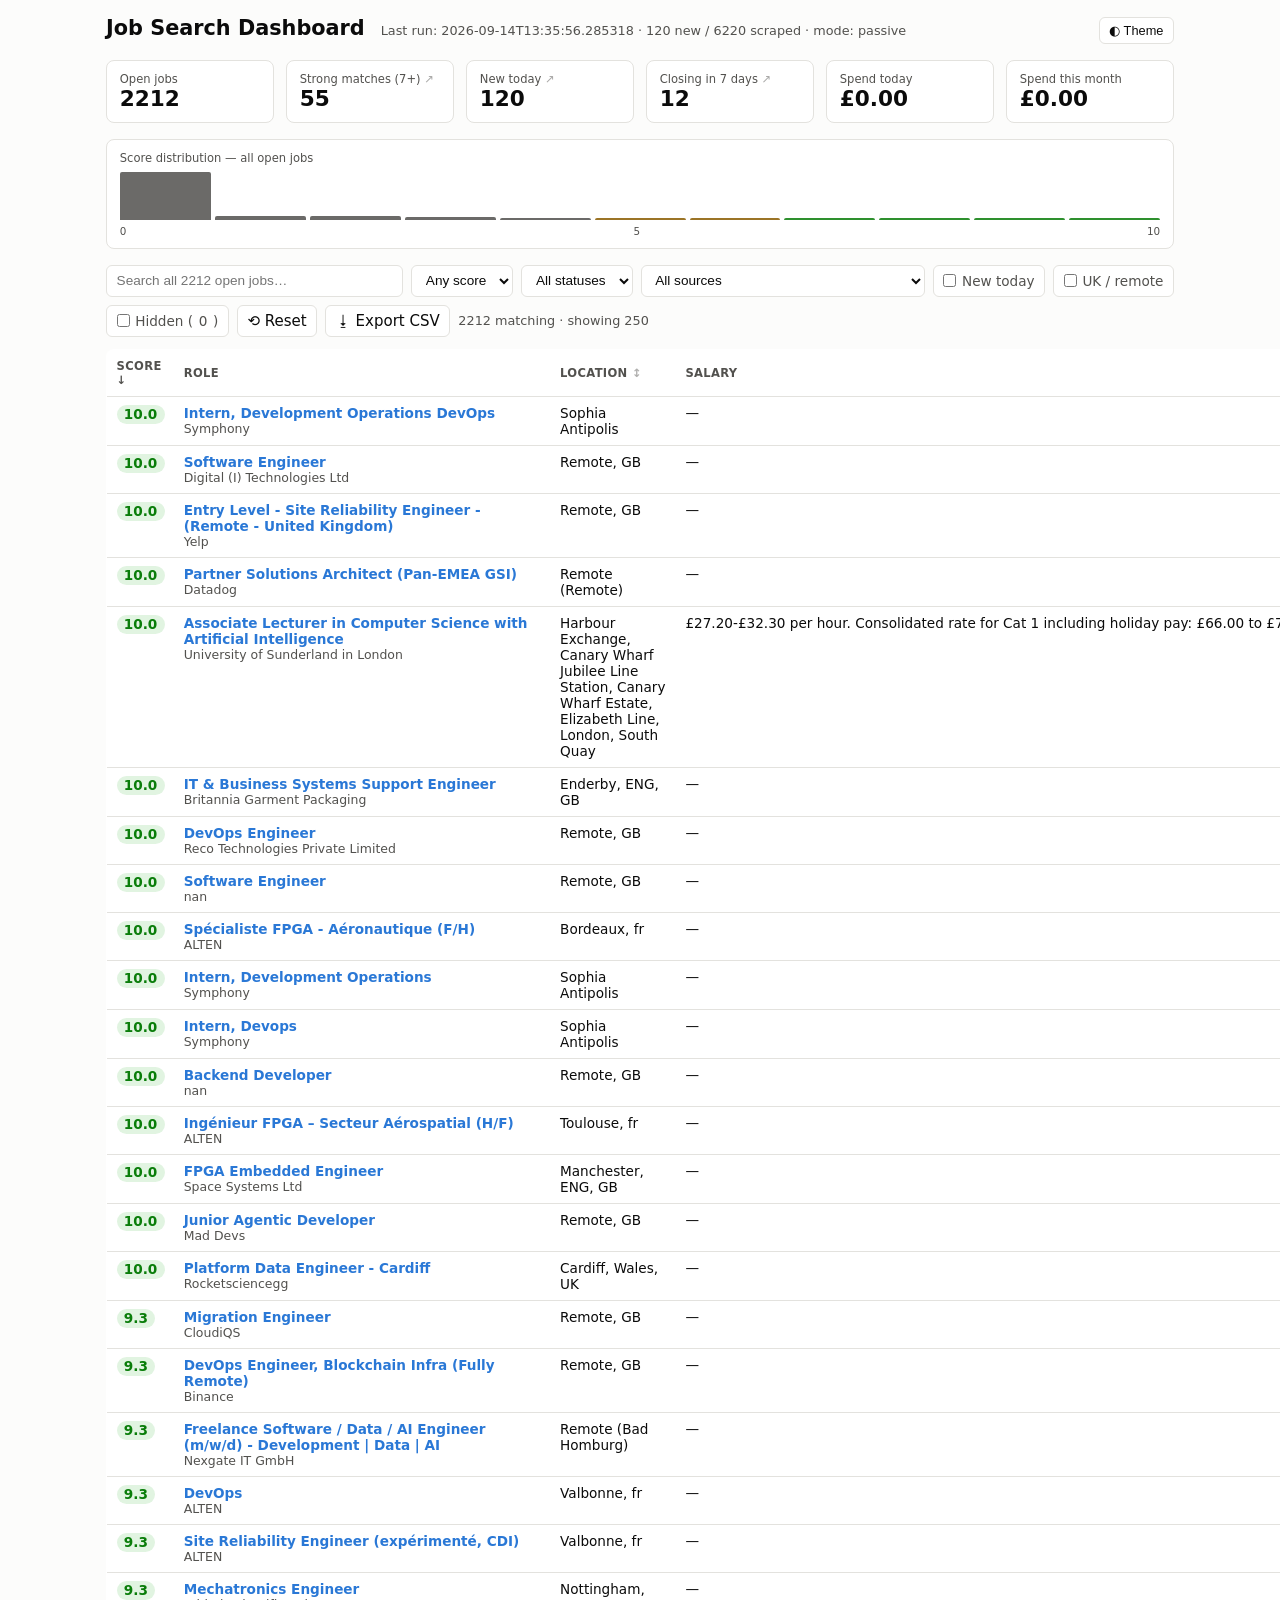
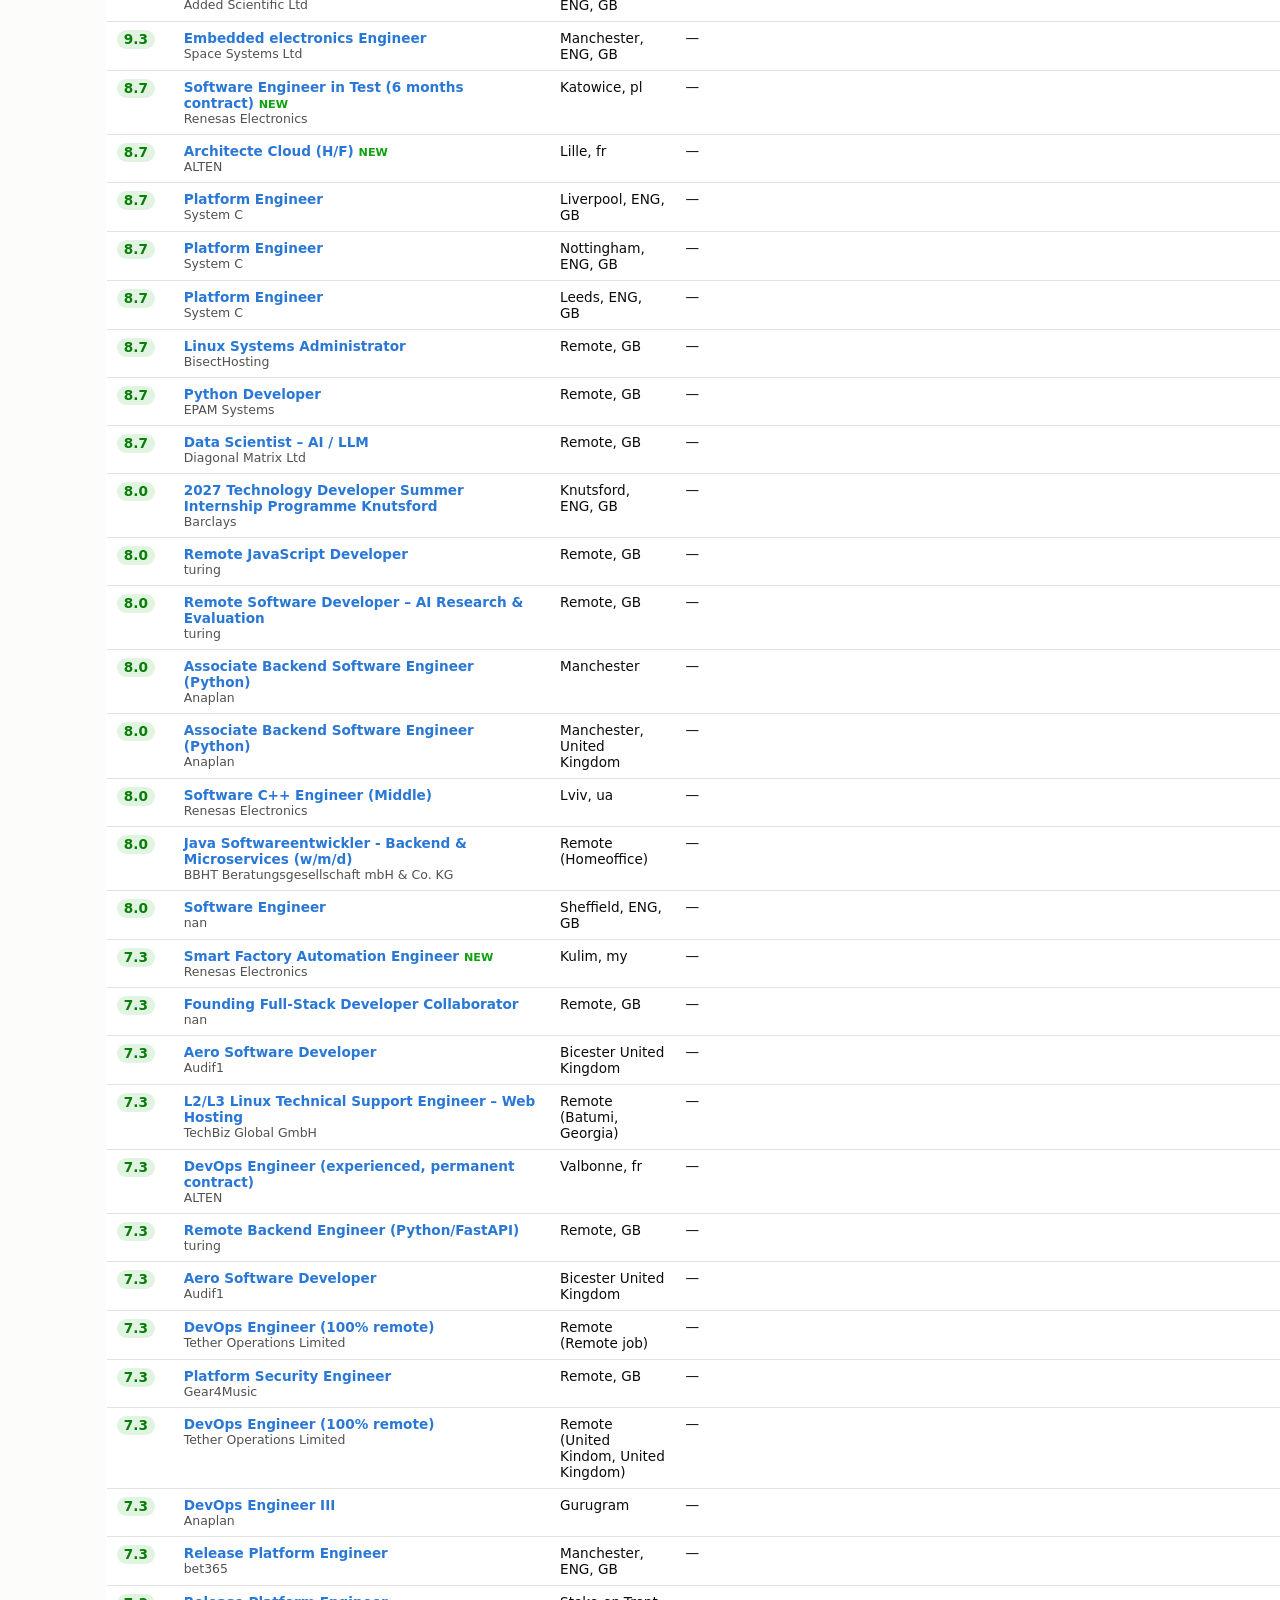
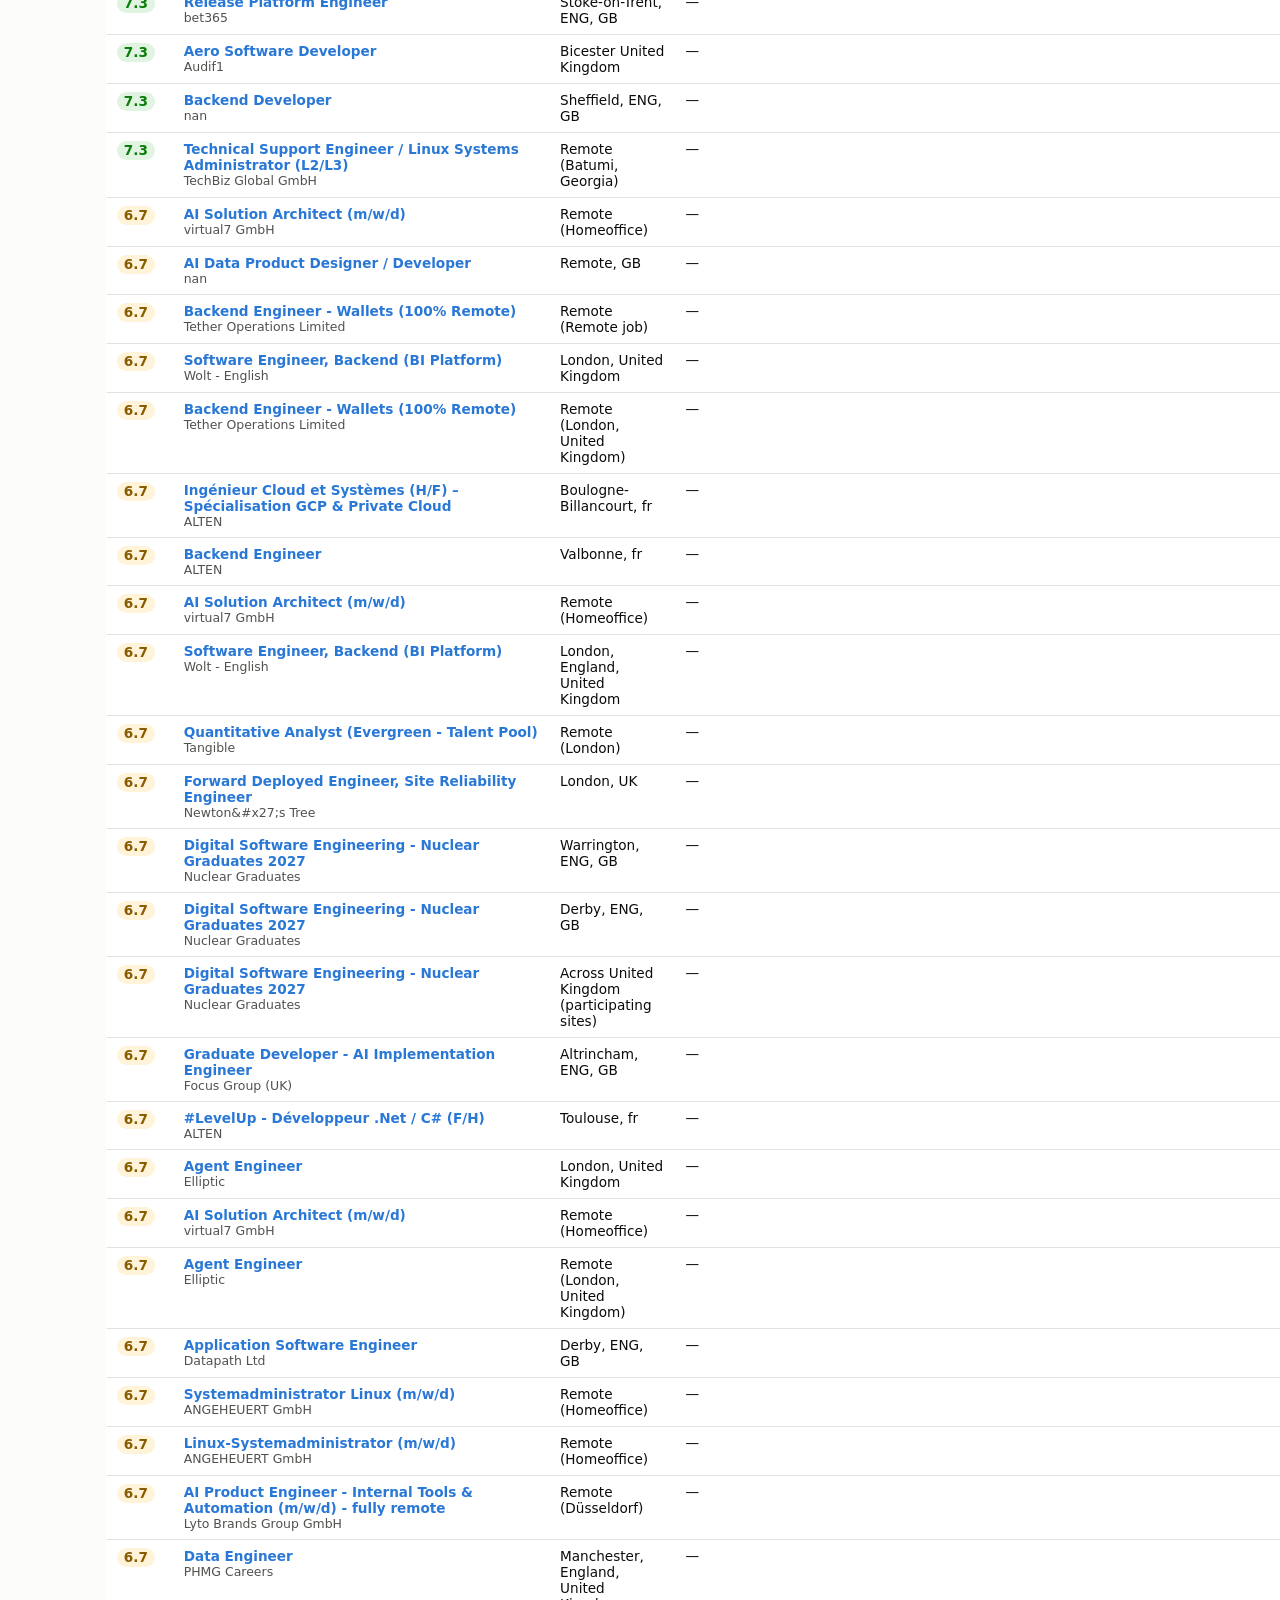
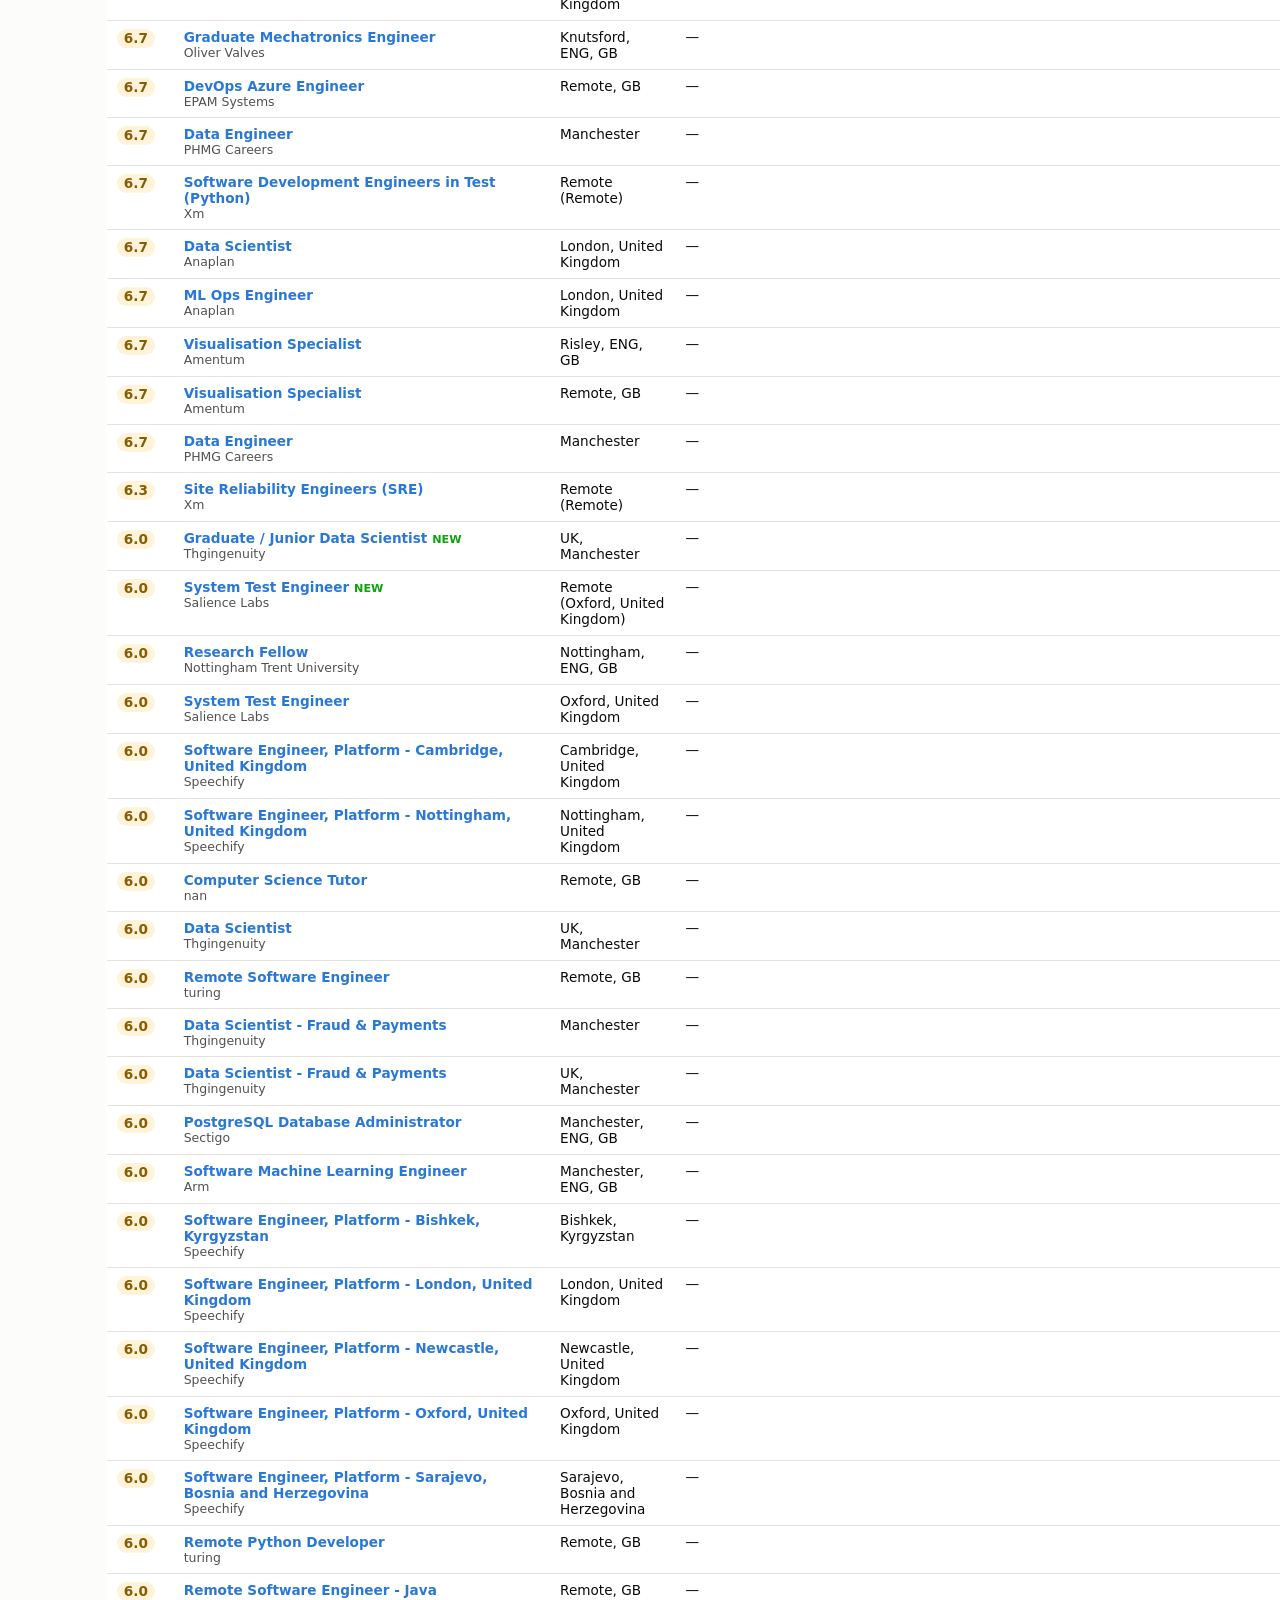
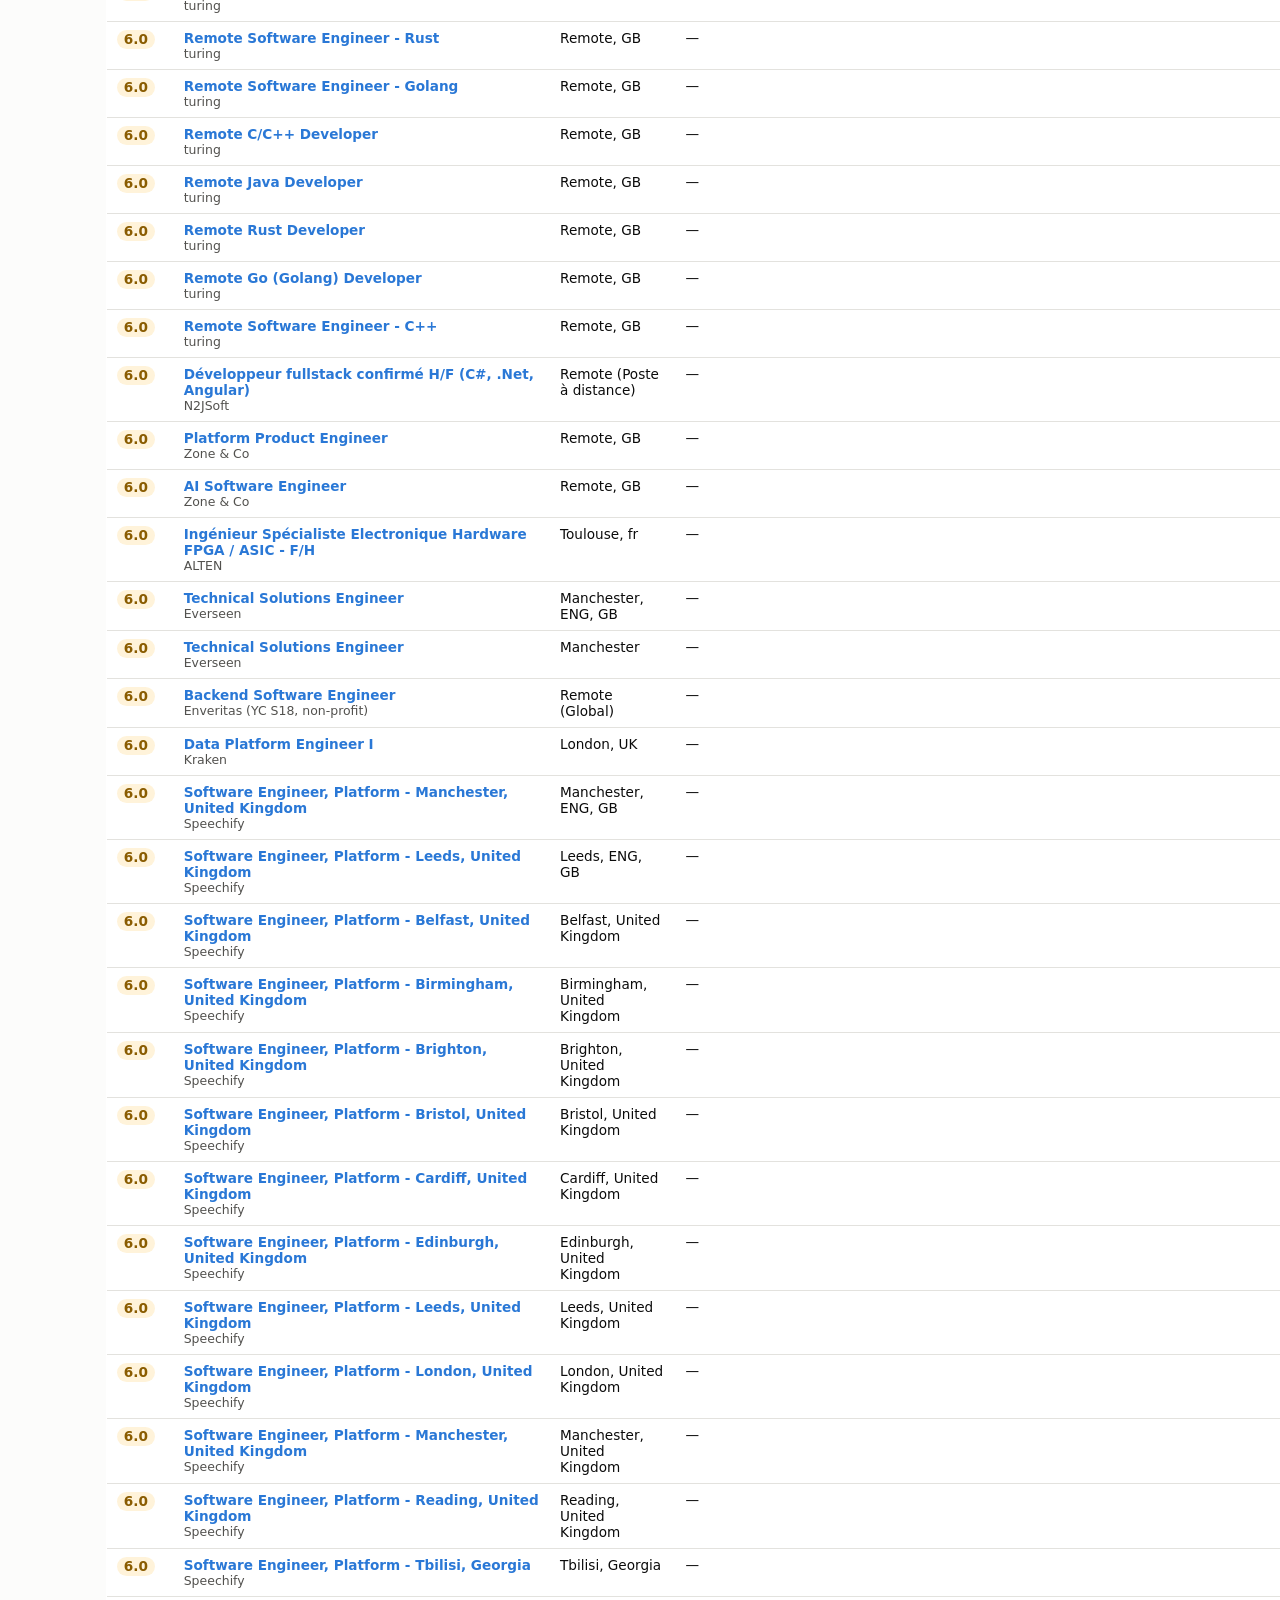
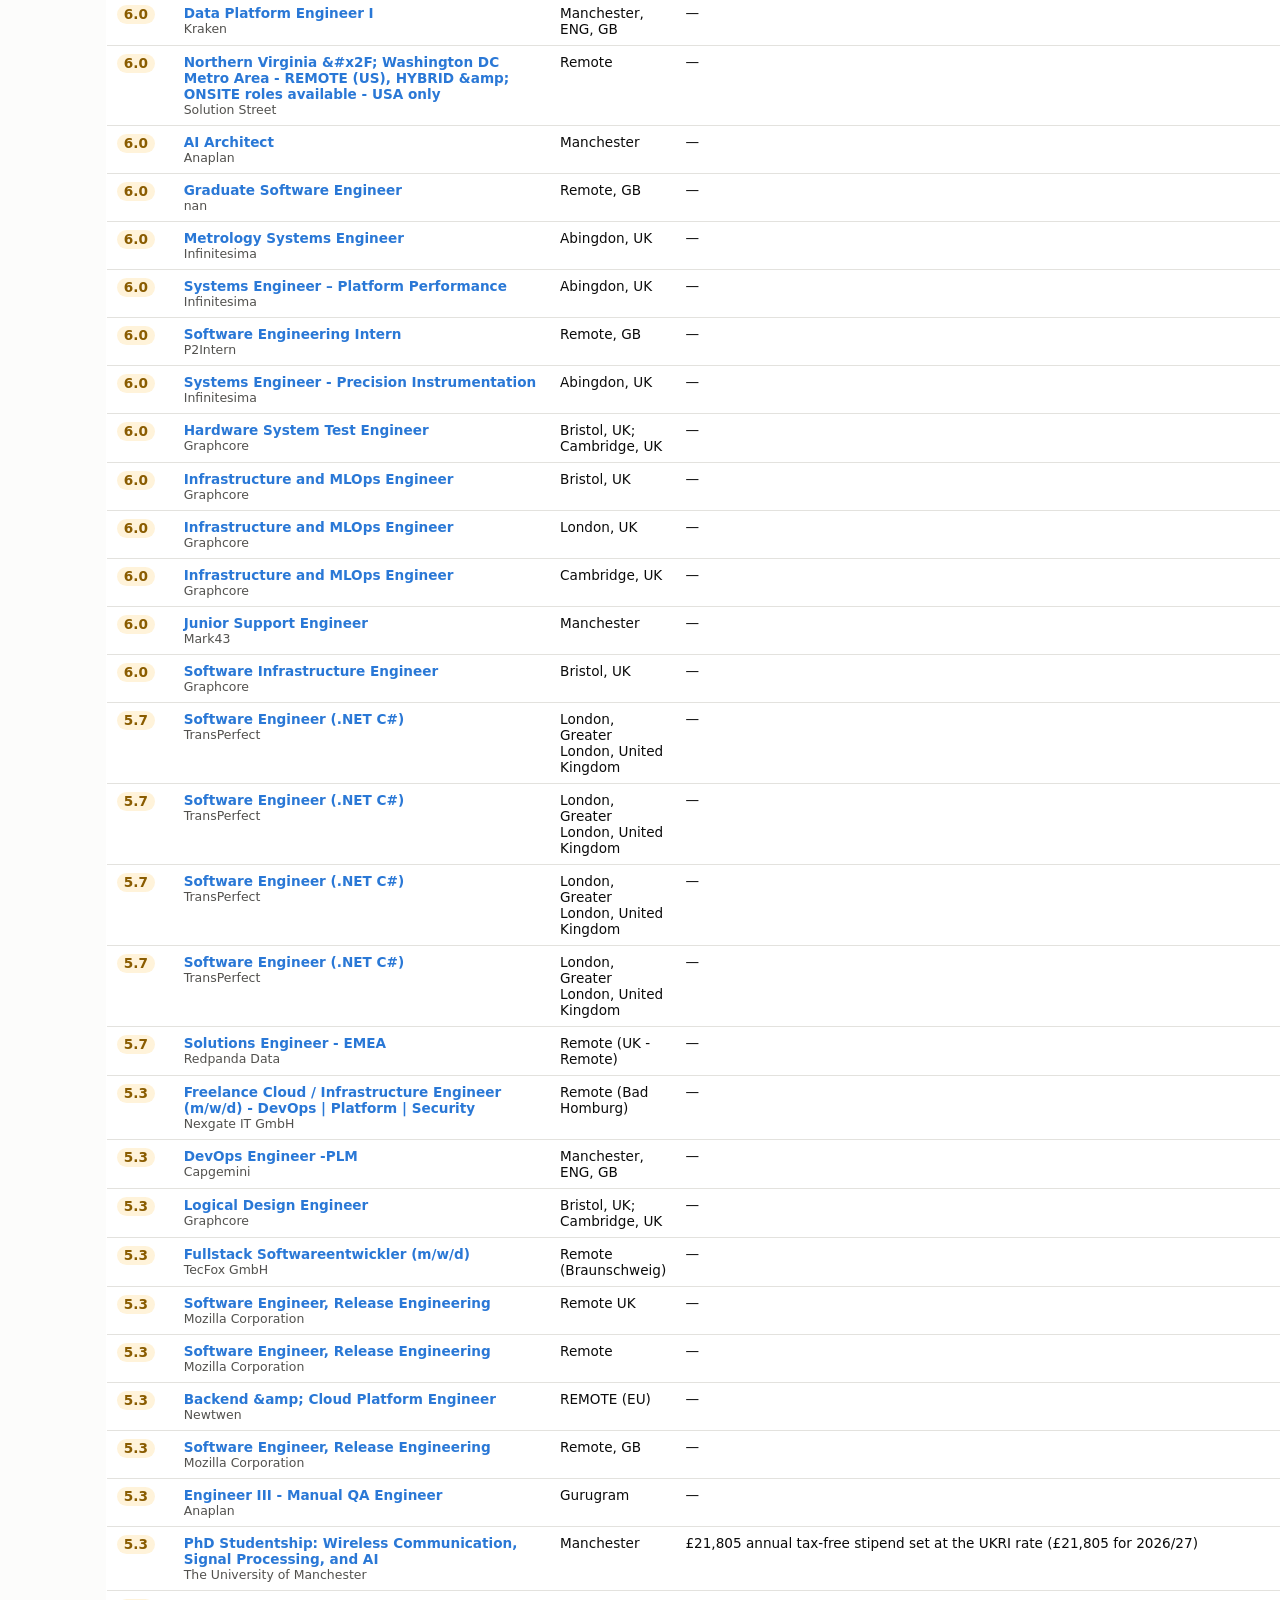
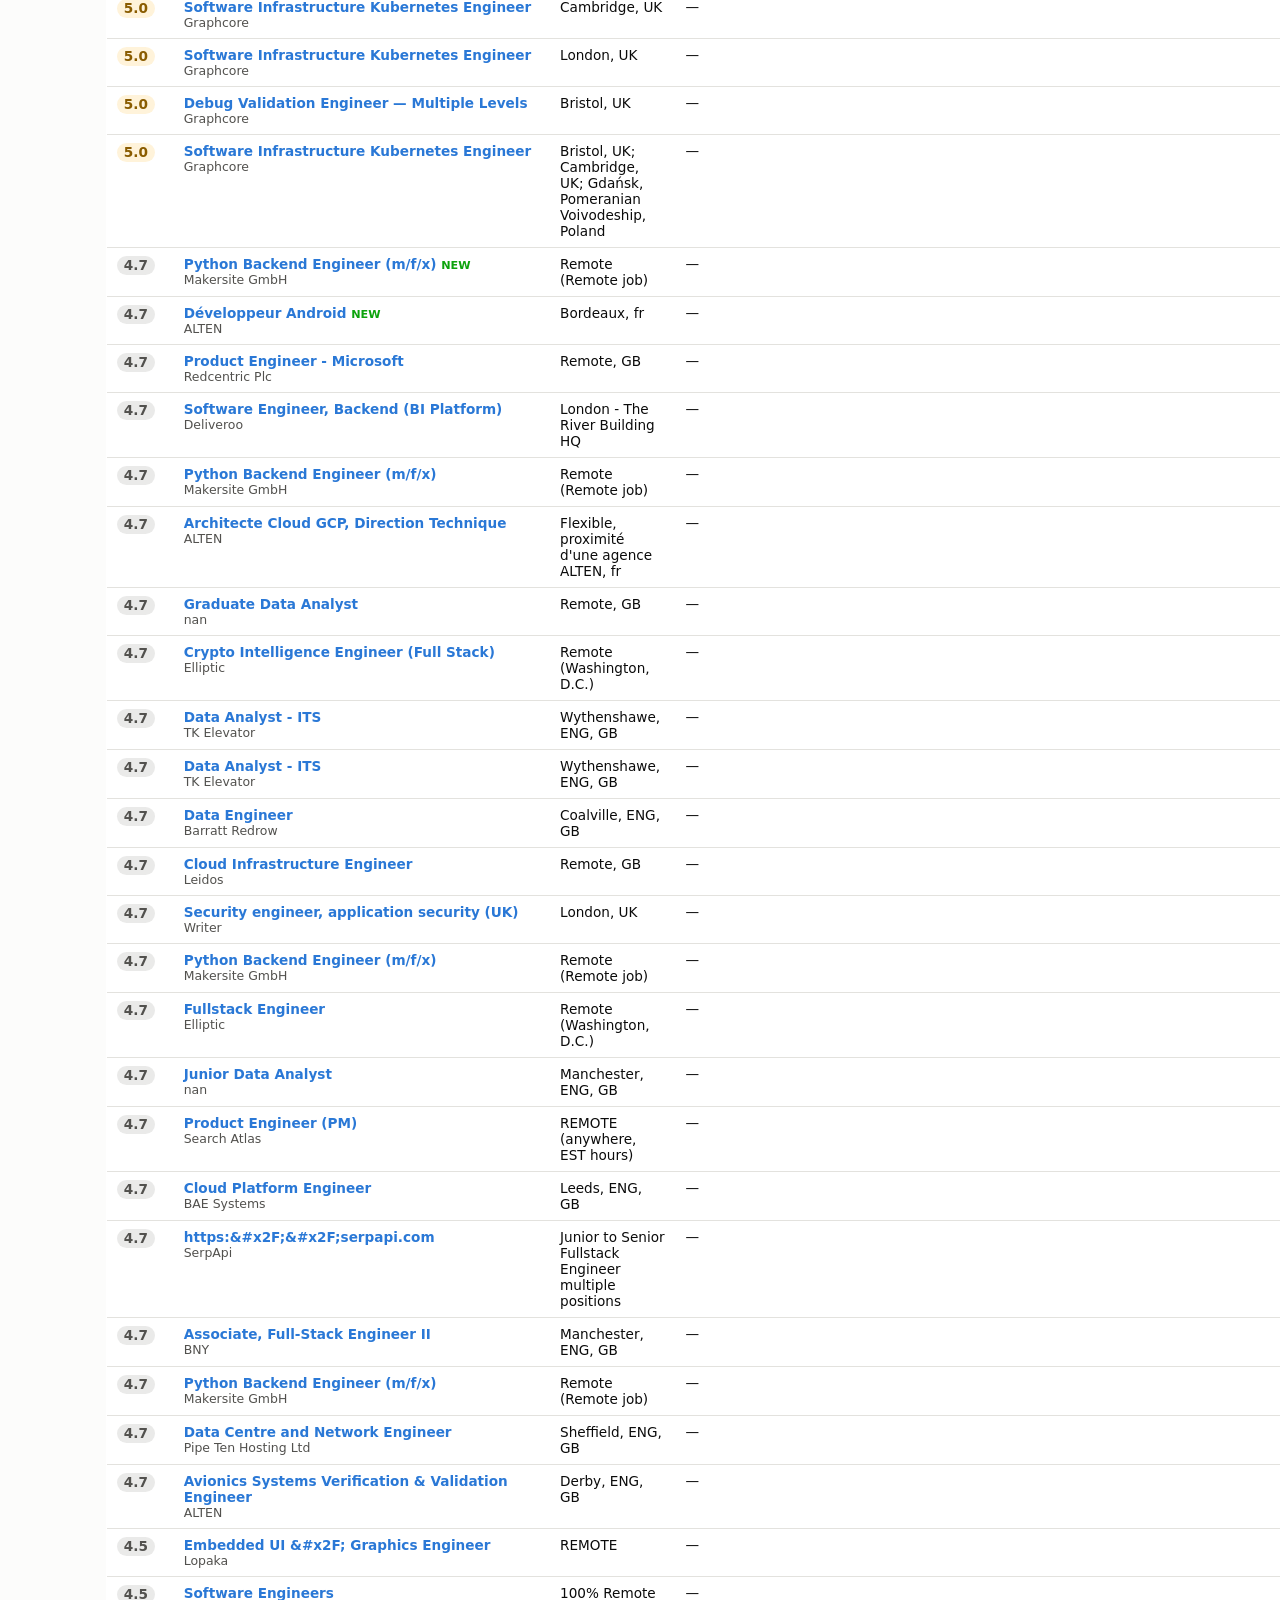
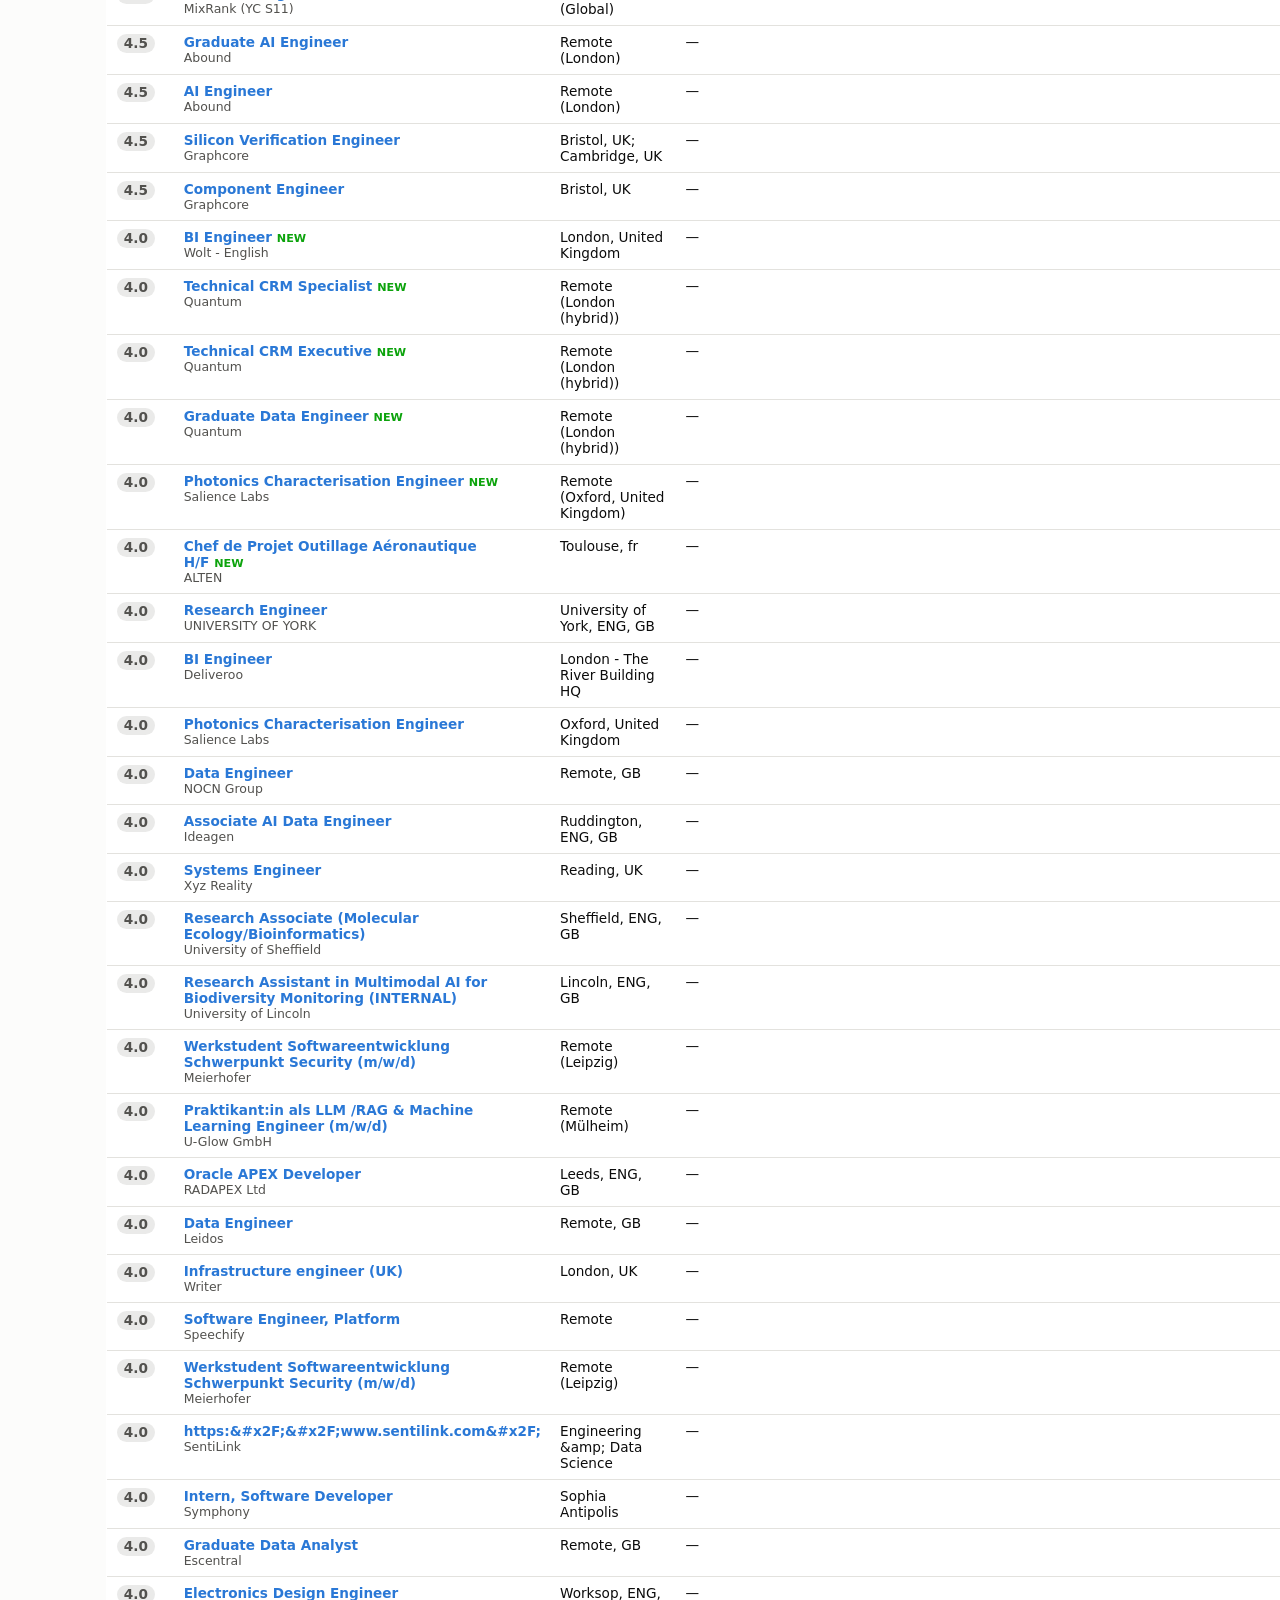
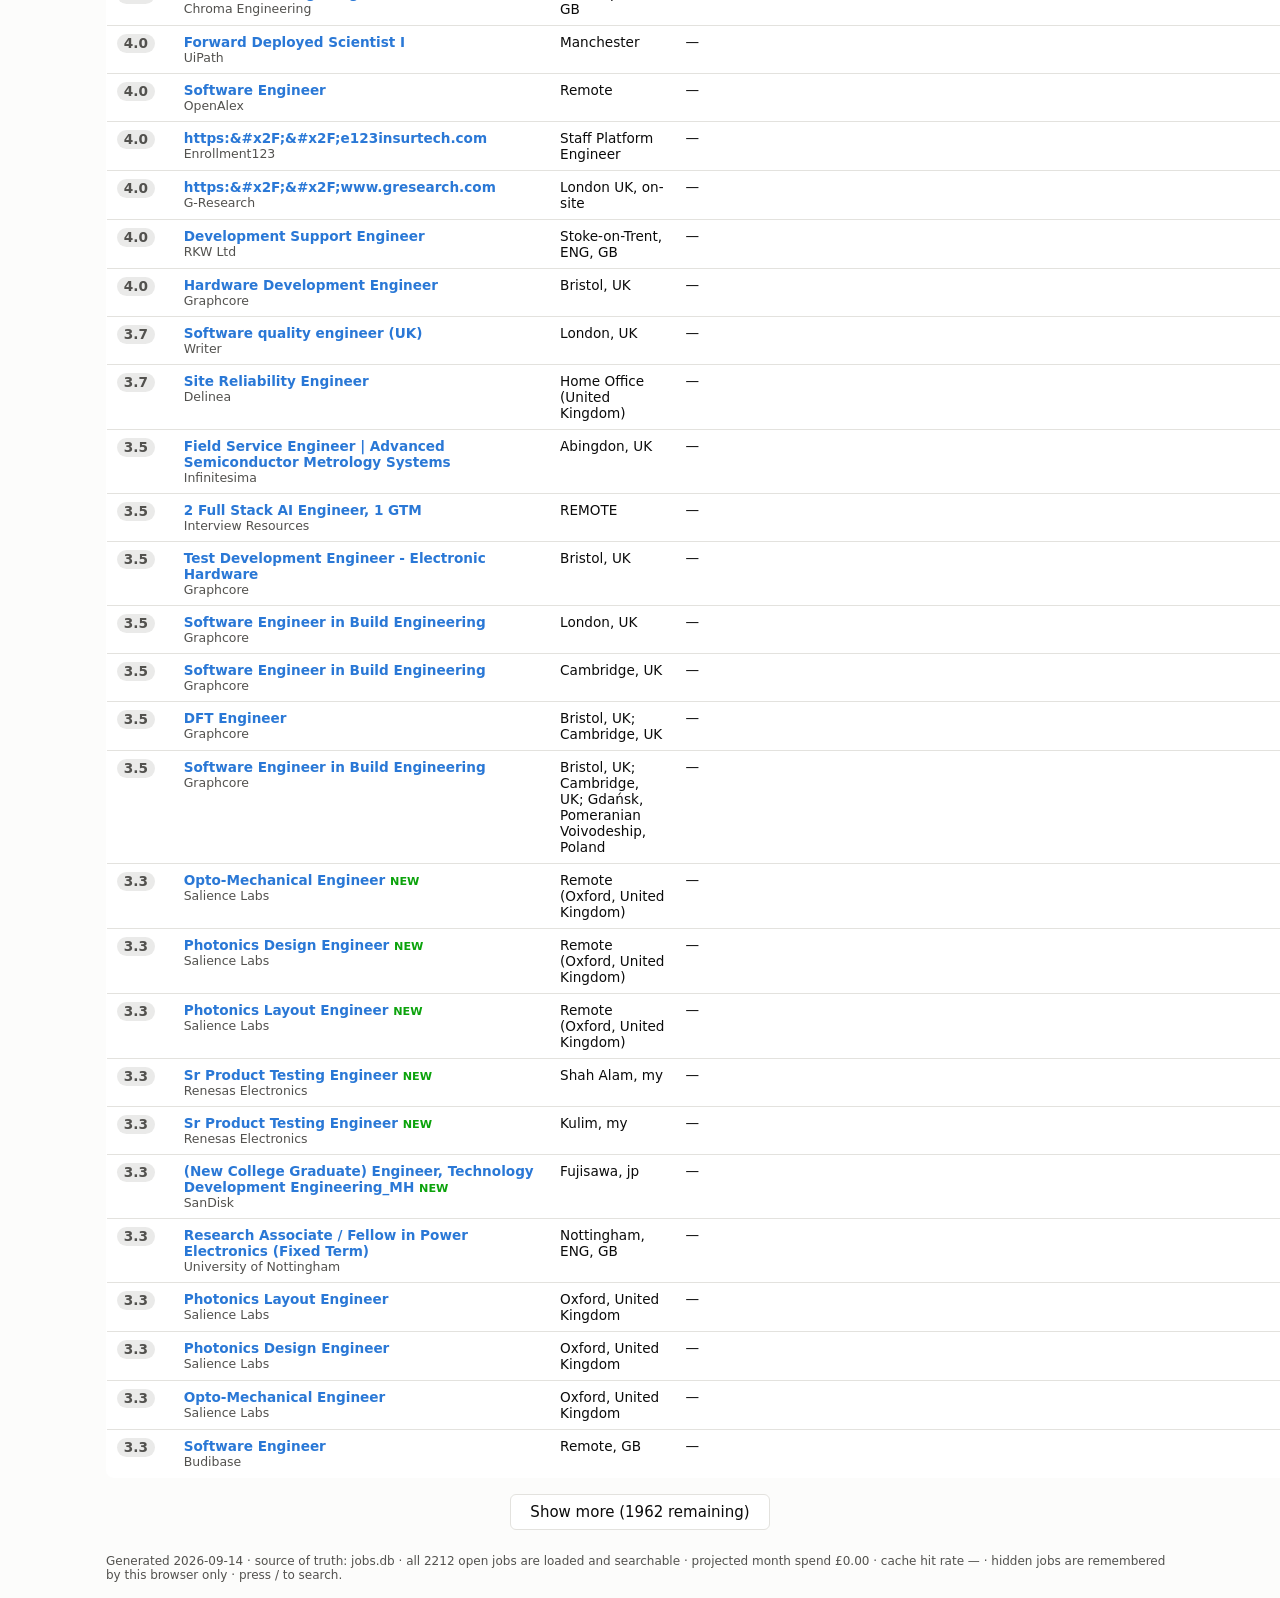
==== data/dashboard.html @ 2e7eb90a "Update job search data from run 216" ====
<!DOCTYPE html>
<html lang="en">
<head>
<meta charset="UTF-8">
<meta name="viewport" content="width=device-width, initial-scale=1.0">
<title>Job Search Dashboard</title>
<style>
:root {
--surface: #fcfcfb; --panel: #ffffff; --line: #e3e2de;
--text: #0b0b0b; --muted: #52514e; --accent: #2a78d6;
--good: #0ca30c; --good-soft: rgba(12,163,12,.12);
--warn-soft: rgba(250,178,25,.16);
--low-soft: rgba(82,81,78,.12);
--soon: #d03b3b;
--score-good: #0a7d0a; --score-mid: #8a5c00; --score-low: #52514e;
}
html[data-theme="dark"] {
--surface: #1a1a19; --panel: #232322; --line: #3a3a38;
--text: #ffffff; --muted: #c3c2b7; --accent: #3987e5;
--score-good: #3ecf6e; --score-mid: #fab219; --score-low: #c3c2b7;
}
@media (prefers-color-scheme: dark) {
html:not([data-theme="light"]) {
--surface: #1a1a19; --panel: #232322; --line: #3a3a38;
--text: #ffffff; --muted: #c3c2b7; --accent: #3987e5;
--score-good: #3ecf6e; --score-mid: #fab219; --score-low: #c3c2b7;
}
}
* { box-sizing: border-box; margin: 0; padding: 0; }
body { font-family: system-ui, -apple-system, sans-serif; font-size: 15px;
color: var(--text); background: var(--surface); }
a { color: var(--accent); }
.container { max-width: 1100px; margin: 0 auto; padding: 1rem; }
header { display: flex; flex-wrap: wrap; gap: .5rem 1rem; align-items: baseline;
margin-bottom: 1rem; }
header h1 { font-size: 1.3rem; }
header .sub { color: var(--muted); font-size: .8rem; }
#theme-toggle { margin-left: auto; background: var(--panel); color: var(--text);
border: 1px solid var(--line); border-radius: 6px;
padding: .3rem .6rem; cursor: pointer; font-size: .8rem; }

.tiles { display: grid; grid-template-columns: repeat(auto-fit, minmax(130px, 1fr));
gap: .75rem; margin-bottom: 1rem; }
.tile { background: var(--panel); border: 1px solid var(--line);
border-radius: 8px; padding: .7rem .8rem; text-align: left;
font: inherit; color: inherit; }
.tile .label { font-size: .72rem; color: var(--muted); }
.tile .value { font-size: 1.35rem; font-weight: 600; }
button.tile { cursor: pointer; }
button.tile:hover { border-color: var(--accent); }
button.tile .label::after { content: " ↗"; opacity: .5; }

.hist-card { background: var(--panel); border: 1px solid var(--line);
border-radius: 8px; padding: .7rem .8rem; margin-bottom: 1rem; }
.hist-card .label { font-size: .72rem; color: var(--muted); margin-bottom: .4rem; }
.hist { display: flex; align-items: flex-end; gap: 4px; height: 48px; }
.hist .bar { flex: 1; border-radius: 2px 2px 0 0; min-height: 2px;
transition: opacity .15s; }
.hist-labels { display: flex; justify-content: space-between;
font-size: .65rem; color: var(--muted); margin-top: .3rem; }

.controls { display: flex; flex-wrap: wrap; gap: .5rem; margin-bottom: .75rem; }
.controls input[type="search"], .controls select {
background: var(--panel); color: var(--text); border: 1px solid var(--line);
border-radius: 6px; padding: .4rem .6rem; font-size: .85rem; }
.controls input[type="search"] { flex: 1 1 220px; }
.controls label.chk { display: inline-flex; align-items: center; gap: .35rem;
font-size: .85rem; color: var(--muted); background: var(--panel);
border: 1px solid var(--line); border-radius: 6px; padding: .4rem .6rem;
cursor: pointer; }
.controls button.mini { background: var(--panel); color: var(--text);
border: 1px solid var(--line); border-radius: 6px; padding: .4rem .6rem;
font-size: .85rem; cursor: pointer; font: inherit; }
.controls button.mini:hover { border-color: var(--accent); }
#count-note { color: var(--muted); font-size: .8rem; align-self: center; }

table { width: 100%; border-collapse: collapse; font-size: .85rem;
background: var(--panel); border: 1px solid var(--line);
border-radius: 8px; overflow: hidden; }
th { color: var(--muted); font-weight: 600; text-align: left; font-size: .72rem;
text-transform: uppercase; letter-spacing: .03em;
padding: .55rem .6rem; border-bottom: 1px solid var(--line);
position: sticky; top: 0; background: var(--panel); }
th.sortable { cursor: pointer; user-select: none; }
th.sortable:focus-visible { outline: 2px solid var(--accent); outline-offset: -2px; }
th.sortable::after { content: " ↕"; opacity: .45; }
th[aria-sort="descending"]::after { content: " ↓"; opacity: 1; }
th[aria-sort="ascending"]::after { content: " ↑"; opacity: 1; }
td { padding: .5rem .6rem; border-bottom: 1px solid var(--line);
vertical-align: top; }
td.num { font-variant-numeric: tabular-nums; white-space: nowrap; }
tr.job:hover td { background: rgba(127,127,127,.06); cursor: pointer; }
.title-cell a { font-weight: 600; text-decoration: none; }
.title-cell a:hover { text-decoration: underline; }
.title-cell .co { color: var(--muted); font-size: .78rem; }
.badge { display: inline-block; min-width: 2.4rem; text-align: center;
border-radius: 999px; padding: .1rem .45rem; font-weight: 600;
font-variant-numeric: tabular-nums; }
.badge.good { background: var(--good-soft); color: var(--score-good); }
.badge.mid { background: var(--warn-soft); color: var(--score-mid); }
.badge.low { background: var(--low-soft); color: var(--score-low); }
.closes-soon { color: var(--soon); font-weight: 600; }
.new-flag { color: var(--good); font-size: .7rem; font-weight: 700;
text-transform: uppercase; margin-left: .3rem; }
tr.detail td { background: rgba(127,127,127,.05); color: var(--muted);
font-size: .8rem; cursor: default; }
tr.detail .why { color: var(--text); }
tr.empty-row td { text-align: center; color: var(--muted); padding: 2rem .6rem;
cursor: default; }
tr.empty-row a { margin-left: .3rem; }
.hide-btn { background: none; border: none; color: var(--muted);
cursor: pointer; font-size: .9rem; padding: 0 .2rem; }
.hide-btn:hover { color: var(--soon); }
.row-actions { display: flex; gap: .2rem; justify-content: flex-end; }
#more-wrap { text-align: center; margin: 1rem 0; }
#show-more { background: var(--panel); color: var(--text); font: inherit;
border: 1px solid var(--line); border-radius: 6px;
padding: .5rem 1.2rem; cursor: pointer; }
#show-more:hover { border-color: var(--accent); }
footer { margin-top: 1.5rem; color: var(--muted); font-size: .75rem; }
#scroll-top { position: fixed; right: 1.2rem; bottom: 1.2rem; width: 2.5rem;
height: 2.5rem; border-radius: 50%; border: 1px solid var(--line);
background: var(--panel); color: var(--text); font-size: 1.1rem;
cursor: pointer; box-shadow: 0 2px 10px rgba(0,0,0,.18); }
#scroll-top:hover { border-color: var(--accent); }
@media (max-width: 700px) {
.hide-sm { display: none; }
th, td { padding: .4rem .4rem; font-size: .78rem; }
}
</style>
</head>
<body>
<div class="container">
<header>
<h1>Job Search Dashboard</h1>
<span class="sub">
Last run: 2026-09-14T13:35:56.285318 ·
120 new / 6220 scraped ·
mode: passive
</span>
<button id="theme-toggle" type="button">◐ Theme</button>
</header>

<div class="tiles">
<div class="tile"><div class="label">Open jobs</div><div class="value">2212</div></div>
<button class="tile" type="button" data-tile="strong" title="Filter to score 7+">
<div class="label">Strong matches (7+)</div><div class="value">55</div></button>
<button class="tile" type="button" data-tile="new" title="Filter to jobs first seen today">
<div class="label">New today</div><div class="value">120</div></button>
<button class="tile" type="button" data-tile="closing" title="Sort by closing date">
<div class="label">Closing in 7 days</div><div class="value">12</div></button>
<div class="tile"><div class="label">Spend today</div><div class="value">£0.00</div></div>
<div class="tile"><div class="label">Spend this month</div><div class="value">£0.00</div></div>
</div>

<div class="hist-card">
<div class="label">Score distribution — all open jobs</div>
<div class="hist" id="hist"></div>
<div class="hist-labels"><span>0</span><span>5</span><span>10</span></div>
</div>

<div class="controls">
<input type="search" id="q" placeholder="Search all 2212 open jobs…" autocomplete="off">
<select id="min-score" aria-label="Minimum score">
<option value="">Any score</option>
<option value="8">8+</option>
<option value="7">7+</option>
<option value="6">6+</option>
<option value="5">5+</option>
</select>
<select id="status" aria-label="Status">
<option value="">All statuses</option>
<option value="new">new</option>
</select>
<select id="source" aria-label="Source">
<option value="">All sources</option>
<option value="arbeitnow">arbeitnow</option><option value="ashby:abound">ashby:abound</option><option value="ashby:elliptic">ashby:elliptic</option><option value="ashby:focus">ashby:focus</option><option value="ashby:light">ashby:light</option><option value="ashby:quantum">ashby:quantum</option><option value="ashby:redpanda-data">ashby:redpanda-data</option><option value="ashby:rocketsciencegg">ashby:rocketsciencegg</option><option value="ashby:salience-labs">ashby:salience-labs</option><option value="greenhouse:anaplan">greenhouse:anaplan</option><option value="greenhouse:coreweave">greenhouse:coreweave</option><option value="greenhouse:datadog">greenhouse:datadog</option><option value="greenhouse:enveritas">greenhouse:enveritas</option><option value="greenhouse:fractile">greenhouse:fractile</option><option value="greenhouse:graphcore">greenhouse:graphcore</option><option value="greenhouse:infinitesima">greenhouse:infinitesima</option><option value="greenhouse:mark43">greenhouse:mark43</option><option value="greenhouse:mozilla">greenhouse:mozilla</option><option value="greenhouse:nucleargraduates">greenhouse:nucleargraduates</option><option value="greenhouse:oliver">greenhouse:oliver</option><option value="greenhouse:phmg">greenhouse:phmg</option><option value="greenhouse:speechify">greenhouse:speechify</option><option value="greenhouse:symphony">greenhouse:symphony</option><option value="greenhouse:thgingenuity">greenhouse:thgingenuity</option><option value="greenhouse:waymo">greenhouse:waymo</option><option value="greenhouse:wolt">greenhouse:wolt</option><option value="hn_hiring">hn_hiring</option><option value="jobs_ac_uk">jobs_ac_uk</option><option value="jobspy">jobspy</option><option value="lever:reply">lever:reply</option><option value="recruitee:dtc">recruitee:dtc</option><option value="recruitee:ontargetcommunications">recruitee:ontargetcommunications</option><option value="recruitee:reco">recruitee:reco</option><option value="recruitee:shopwareag">recruitee:shopwareag</option><option value="recruitee:techbizglobal">recruitee:techbizglobal</option><option value="recruitee:tether">recruitee:tether</option><option value="recruitee:transperfect">recruitee:transperfect</option><option value="remotive">remotive</option><option value="smartrecruiters:alten">smartrecruiters:alten</option><option value="smartrecruiters:ncc">smartrecruiters:ncc</option><option value="smartrecruiters:renesaselectronics">smartrecruiters:renesaselectronics</option><option value="smartrecruiters:sandisk">smartrecruiters:sandisk</option><option value="smartrecruiters:sectigo">smartrecruiters:sectigo</option><option value="smartrecruiters:socotecukireland">smartrecruiters:socotecukireland</option><option value="smartrecruiters:ukatomicenergyauthority">smartrecruiters:ukatomicenergyauthority</option><option value="workday">workday</option>
</select>
<label class="chk"><input type="checkbox" id="new-only"> New today</label>
<label class="chk" title="Keep jobs that are remote, geocoded inside the UK, or have an unknown location">
<input type="checkbox" id="uk-only"> UK / remote</label>
<label class="chk"><input type="checkbox" id="show-hidden"> Hidden (<span id="hidden-count">0</span>)</label>
<button type="button" id="reset-filters" class="mini" title="Clear all filters">⟲ Reset</button>
<button type="button" id="export-csv" class="mini" title="Download the currently filtered rows as CSV">⭳ Export CSV</button>
<span id="count-note"></span>
</div>

<table id="jobs">
<thead>
<tr>
<th class="sortable" data-key="score" tabindex="0" role="button" aria-sort="descending">Score</th>
<th>Role</th>
<th class="sortable hide-sm" data-key="location" tabindex="0" role="button">Location</th>
<th class="hide-sm">Salary</th>
<th class="hide-sm">Source</th>
<th class="sortable" data-key="seen" tabindex="0" role="button">Seen</th>
<th class="sortable" data-key="closes" tabindex="0" role="button">Closes</th>
<th class="hide-sm">Status</th>
<th aria-label="Row actions"></th>
</tr>
</thead>
<tbody id="rows"></tbody>
</table>
<div id="more-wrap"><button id="show-more" type="button" hidden>Show more</button></div>
<noscript><p>This dashboard needs JavaScript to display the job table.</p></noscript>

<footer>
Generated 2026-09-14 · source of truth: jobs.db · all
2212 open jobs are loaded and searchable ·
projected month spend £0.00 · cache hit rate — ·
hidden jobs are remembered by this browser only · press / to search.
</footer>
</div>

<button id="scroll-top" type="button" title="Back to top" hidden>↑</button>

<script type="application/json" id="job-data">[{"closes": "", "company": "Symphony", "conf": 0.3, "kw": "Python, Docker, Kubernetes, Git, C", "location": "Sophia Antipolis", "new": 0, "reason": "", "remote": 0, "salary": "", "score": 10.0, "seen": "2026-09-11", "soon": 0, "source": "greenhouse:symphony", "status": "new", "title": "Intern, Development Operations DevOps", "uk": null, "url": "https://symphony.com/company/apply?gh_jid=8121110"}, {"closes": "", "company": "Digital (I) Technologies Ltd", "conf": 0.3, "kw": "Python, SQL, MySQL, Git, C", "location": "Remote, GB", "new": 0, "reason": "", "remote": 1, "salary": "", "score": 10.0, "seen": "2026-09-11", "soon": 0, "source": "jobspy", "status": "new", "title": "Software Engineer", "uk": 1, "url": "https://uk.indeed.com/viewjob?jk=cda543c2eb9289e8"}, {"closes": "", "company": "Yelp", "conf": 0.3, "kw": "Python, MySQL, Docker, Kubernetes, Git", "location": "Remote, GB", "new": 0, "reason": "", "remote": 1, "salary": "", "score": 10.0, "seen": "2026-09-10", "soon": 0, "source": "jobspy", "status": "new", "title": "Entry Level - Site Reliability Engineer - (Remote - United Kingdom)", "uk": 1, "url": "https://uk.indeed.com/viewjob?jk=2ac22682bb8d67c1"}, {"closes": "", "company": "Datadog", "conf": 0.3, "kw": "Python, Docker, Kubernetes, C, JavaScript", "location": "Remote (Remote)", "new": 0, "reason": "", "remote": 1, "salary": "", "score": 10.0, "seen": "2026-09-10", "soon": 0, "source": "arbeitnow", "status": "new", "title": "Partner Solutions Architect (Pan-EMEA GSI)", "uk": 1, "url": "https://www.arbeitnow.com/jobs/companies/datadog/remote-partner-solutions-architect-pan-emea-gsi-342806"}, {"closes": "2026-09-10", "company": "University of Sunderland in London", "conf": 0.3, "kw": "Python, SQL, Docker, Kubernetes, Git", "location": "Harbour Exchange, Canary Wharf Jubilee Line Station, Canary Wharf Estate, Elizabeth Line, London, South Quay", "new": 0, "reason": "", "remote": 0, "salary": "\u00a327.20-\u00a332.30 per hour. Consolidated rate for Cat 1 including holiday pay: \u00a366.00 to \u00a378.39.", "score": 10.0, "seen": "2026-09-09", "soon": 1, "source": "jobs_ac_uk", "status": "new", "title": "Associate Lecturer in Computer Science with Artificial Intelligence", "uk": null, "url": "https://www.jobs.ac.uk/job/DST087/associate-lecturer-in-computer-science-with-artificial-intelligence"}, {"closes": "", "company": "Britannia Garment Packaging", "conf": 0.3, "kw": "Python, SQL, Docker, Git, C", "location": "Enderby, ENG, GB", "new": 0, "reason": "", "remote": 0, "salary": "", "score": 10.0, "seen": "2026-09-09", "soon": 0, "source": "jobspy", "status": "new", "title": "IT \u0026 Business Systems Support Engineer", "uk": 1, "url": "https://uk.indeed.com/viewjob?jk=4f17fc12fd05725d"}, {"closes": "", "company": "Reco Technologies Private Limited", "conf": 0.3, "kw": "Python, SQL, MySQL, Docker, Kubernetes", "location": "Remote, GB", "new": 0, "reason": "", "remote": 1, "salary": "", "score": 10.0, "seen": "2026-09-07", "soon": 0, "source": "jobspy", "status": "new", "title": "DevOps Engineer", "uk": 1, "url": "https://uk.indeed.com/viewjob?jk=34c2cbb2900ce8f0"}, {"closes": "", "company": "nan", "conf": 0.3, "kw": "Python, SQL, MySQL, Git, C", "location": "Remote, GB", "new": 0, "reason": "", "remote": 1, "salary": "", "score": 10.0, "seen": "2026-09-06", "soon": 0, "source": "jobspy", "status": "new", "title": "Software Engineer", "uk": 1, "url": "https://uk.indeed.com/viewjob?jk=b11ea3ca266507e5"}, {"closes": "", "company": "ALTEN", "conf": 0.3, "kw": "Python, Verilog, FPGA, Vivado, C", "location": "Bordeaux, fr", "new": 0, "reason": "", "remote": 0, "salary": "", "score": 10.0, "seen": "2026-09-04", "soon": 0, "source": "smartrecruiters:alten", "status": "new", "title": "Sp\u00e9cialiste FPGA - A\u00e9ronautique (F/H)", "uk": null, "url": "https://jobs.smartrecruiters.com/alten/744000147500439"}, {"closes": "", "company": "Symphony", "conf": 0.3, "kw": "Python, Docker, Kubernetes, Git, C", "location": "Sophia Antipolis", "new": 0, "reason": "", "remote": 0, "salary": "", "score": 10.0, "seen": "2026-09-04", "soon": 0, "source": "greenhouse:symphony", "status": "new", "title": "Intern, Development Operations", "uk": null, "url": "https://symphony.com/company/apply?gh_jid=8121110"}, {"closes": "", "company": "Symphony", "conf": 0.3, "kw": "Python, Docker, Kubernetes, Git, C", "location": "Sophia Antipolis", "new": 0, "reason": "", "remote": 0, "salary": "", "score": 10.0, "seen": "2026-09-03", "soon": 0, "source": "greenhouse:symphony", "status": "new", "title": "Intern, Devops", "uk": null, "url": "https://symphony.com/company/apply?gh_jid=8121110"}, {"closes": "", "company": "nan", "conf": 0.3, "kw": "Python, SQL, Docker, Kubernetes, Git", "location": "Remote, GB", "new": 0, "reason": "", "remote": 1, "salary": "", "score": 10.0, "seen": "2026-09-03", "soon": 0, "source": "jobspy", "status": "new", "title": "Backend Developer", "uk": 1, "url": "https://uk.indeed.com/viewjob?jk=48de68ae130e0839"}, {"closes": "", "company": "ALTEN", "conf": 0.3, "kw": "Python, Verilog, FPGA, Vivado, C", "location": "Toulouse, fr", "new": 0, "reason": "", "remote": 0, "salary": "", "score": 10.0, "seen": "2026-09-02", "soon": 0, "source": "smartrecruiters:alten", "status": "new", "title": "Ing\u00e9nieur FPGA \u2013 Secteur A\u00e9rospatial (H/F)", "uk": null, "url": "https://jobs.smartrecruiters.com/alten/744000146913689"}, {"closes": "", "company": "Space Systems Ltd", "conf": 0.3, "kw": "FPGA, STM32, Git, C, embedded systems", "location": "Manchester, ENG, GB", "new": 0, "reason": "", "remote": 0, "salary": "", "score": 10.0, "seen": "2026-08-29", "soon": 0, "source": "jobspy", "status": "new", "title": "FPGA Embedded Engineer", "uk": 1, "url": "https://uk.indeed.com/viewjob?jk=aab0c9596e03309a"}, {"closes": "", "company": "Mad Devs", "conf": 0.3, "kw": "Python, Docker, Git, C, JavaScript", "location": "Remote, GB", "new": 0, "reason": "", "remote": 1, "salary": "", "score": 10.0, "seen": "2026-08-22", "soon": 0, "source": "jobspy", "status": "new", "title": "Junior Agentic Developer", "uk": 1, "url": "https://uk.indeed.com/viewjob?jk=758ec6a7cfddf061"}, {"closes": "", "company": "Rocketsciencegg", "conf": 0.3, "kw": "Python, SQL, MySQL, Docker, Kubernetes", "location": "Cardiff, Wales, UK", "new": 0, "reason": "", "remote": 0, "salary": "", "score": 10.0, "seen": "2026-08-20", "soon": 0, "source": "ashby:rocketsciencegg", "status": "new", "title": "Platform Data Engineer - Cardiff", "uk": null, "url": "https://jobs.ashbyhq.com/rocketsciencegg/5022bfee-d8a2-41df-adac-6656364d106c"}, {"closes": "", "company": "CloudiQS", "conf": 0.3, "kw": "Python, SQL, MySQL, Kubernetes, Linux", "location": "Remote, GB", "new": 0, "reason": "", "remote": 1, "salary": "", "score": 9.3, "seen": "2026-09-12", "soon": 0, "source": "jobspy", "status": "new", "title": "Migration Engineer", "uk": 1, "url": "https://uk.indeed.com/viewjob?jk=50c04b08f4633b17"}, {"closes": "", "company": "Binance", "conf": 0.3, "kw": "Python, Docker, Kubernetes, Git, Linux", "location": "Remote, GB", "new": 0, "reason": "", "remote": 1, "salary": "", "score": 9.3, "seen": "2026-09-12", "soon": 0, "source": "jobspy", "status": "new", "title": "DevOps Engineer, Blockchain Infra (Fully Remote)", "uk": 1, "url": "https://uk.indeed.com/viewjob?jk=c8b1ca23e5d95920"}, {"closes": "", "company": "Nexgate IT GmbH", "conf": 0.3, "kw": "Python, C, JavaScript, backend development, React", "location": "Remote (Bad Homburg)", "new": 0, "reason": "", "remote": 1, "salary": "", "score": 9.3, "seen": "2026-09-12", "soon": 0, "source": "arbeitnow", "status": "new", "title": "Freelance Software  / Data / AI Engineer (m/w/d) - Development | Data | AI", "uk": null, "url": "https://www.arbeitnow.com/jobs/companies/nexgate-it-gmbh/freelance-software-data-ai-engineer-development-data-ai-bad-homburg-260868"}, {"closes": "", "company": "ALTEN", "conf": 0.3, "kw": "Python, SQL, Docker, Kubernetes, Linux", "location": "Valbonne, fr", "new": 0, "reason": "", "remote": 0, "salary": "", "score": 9.3, "seen": "2026-09-10", "soon": 0, "source": "smartrecruiters:alten", "status": "new", "title": "DevOps", "uk": null, "url": "https://jobs.smartrecruiters.com/alten/744000148811484"}, {"closes": "", "company": "ALTEN", "conf": 0.3, "kw": "Python, SQL, Docker, Kubernetes, Linux", "location": "Valbonne, fr", "new": 0, "reason": "", "remote": 0, "salary": "", "score": 9.3, "seen": "2026-09-08", "soon": 0, "source": "smartrecruiters:alten", "status": "new", "title": "Site Reliability Engineer (exp\u00e9riment\u00e9, CDI)", "uk": null, "url": "https://jobs.smartrecruiters.com/alten/744000148254010"}, {"closes": "", "company": "Added Scientific Ltd", "conf": 0.3, "kw": "Python, SolidWorks, C, embedded systems, CAD", "location": "Nottingham, ENG, GB", "new": 0, "reason": "", "remote": 0, "salary": "", "score": 9.3, "seen": "2026-09-07", "soon": 0, "source": "jobspy", "status": "new", "title": "Mechatronics Engineer", "uk": 1, "url": "https://uk.indeed.com/viewjob?jk=d58a3ee2e73de1b5"}, {"closes": "", "company": "Space Systems Ltd", "conf": 0.3, "kw": "STM32, Git, C, embedded systems, technical writing", "location": "Manchester, ENG, GB", "new": 0, "reason": "", "remote": 0, "salary": "", "score": 9.3, "seen": "2026-09-02", "soon": 0, "source": "jobspy", "status": "new", "title": "Embedded electronics Engineer", "uk": 1, "url": "https://uk.indeed.com/viewjob?jk=aab0c9596e03309a"}, {"closes": "", "company": "Renesas Electronics", "conf": 0.3, "kw": "Python, MySQL, Git, C, CI/CD", "location": "Katowice, pl", "new": 1, "reason": "", "remote": 0, "salary": "", "score": 8.7, "seen": "2026-09-14", "soon": 0, "source": "smartrecruiters:renesaselectronics", "status": "new", "title": "Software Engineer in Test (6 months contract)", "uk": null, "url": "https://jobs.smartrecruiters.com/renesaselectronics/744000149268290"}, {"closes": "", "company": "ALTEN", "conf": 0.3, "kw": "SQL, Docker, Kubernetes, C, CI/CD", "location": "Lille, fr", "new": 1, "reason": "", "remote": 0, "salary": "", "score": 8.7, "seen": "2026-09-14", "soon": 0, "source": "smartrecruiters:alten", "status": "new", "title": "Architecte Cloud (H/F)", "uk": null, "url": "https://jobs.smartrecruiters.com/alten/744000149289439"}, {"closes": "", "company": "System C", "conf": 0.3, "kw": "SQL, Docker, Kubernetes, C, CI/CD", "location": "Liverpool, ENG, GB", "new": 0, "reason": "", "remote": 0, "salary": "", "score": 8.7, "seen": "2026-09-08", "soon": 0, "source": "jobspy", "status": "new", "title": "Platform Engineer", "uk": 1, "url": "https://uk.indeed.com/viewjob?jk=c126638564f892ba"}, {"closes": "", "company": "System C", "conf": 0.3, "kw": "SQL, Docker, Kubernetes, C, CI/CD", "location": "Nottingham, ENG, GB", "new": 0, "reason": "", "remote": 0, "salary": "", "score": 8.7, "seen": "2026-09-08", "soon": 0, "source": "jobspy", "status": "new", "title": "Platform Engineer", "uk": 1, "url": "https://uk.indeed.com/viewjob?jk=b93696077d399be7"}, {"closes": "", "company": "System C", "conf": 0.3, "kw": "SQL, Docker, Kubernetes, C, CI/CD", "location": "Leeds, ENG, GB", "new": 0, "reason": "", "remote": 0, "salary": "", "score": 8.7, "seen": "2026-09-08", "soon": 0, "source": "jobspy", "status": "new", "title": "Platform Engineer", "uk": 1, "url": "https://uk.indeed.com/viewjob?jk=b34f689efd0105ae"}, {"closes": "", "company": "BisectHosting", "conf": 0.3, "kw": "Python, MySQL, Docker, Kubernetes, Linux", "location": "Remote, GB", "new": 0, "reason": "", "remote": 1, "salary": "", "score": 8.7, "seen": "2026-09-03", "soon": 0, "source": "jobspy", "status": "new", "title": "Linux Systems Administrator", "uk": 1, "url": "https://uk.indeed.com/viewjob?jk=726f71895aafdc06"}, {"closes": "", "company": "EPAM Systems", "conf": 0.3, "kw": "Python, SQL, Docker, Kubernetes, CI/CD", "location": "Remote, GB", "new": 0, "reason": "", "remote": 1, "salary": "", "score": 8.7, "seen": "2026-09-02", "soon": 0, "source": "jobspy", "status": "new", "title": "Python Developer", "uk": 1, "url": "https://uk.indeed.com/viewjob?jk=949481ccbbfbc71e"}, {"closes": "", "company": "Diagonal Matrix Ltd", "conf": 0.3, "kw": "Python, SQL, Docker, Git, data analysis", "location": "Remote, GB", "new": 0, "reason": "", "remote": 1, "salary": "", "score": 8.7, "seen": "2026-08-19", "soon": 0, "source": "jobspy", "status": "new", "title": "Data Scientist \u2013 AI / LLM", "uk": 1, "url": "https://uk.indeed.com/viewjob?jk=56bf3e2db1c09b7c"}, {"closes": "", "company": "Barclays", "conf": 0.3, "kw": "Python, SQL, C, JavaScript", "location": "Knutsford, ENG, GB", "new": 0, "reason": "", "remote": 0, "salary": "", "score": 8.0, "seen": "2026-09-10", "soon": 0, "source": "jobspy", "status": "new", "title": "2027 Technology Developer Summer Internship Programme Knutsford", "uk": 1, "url": "https://uk.indeed.com/viewjob?jk=062c85933abfb080"}, {"closes": "", "company": "turing", "conf": 0.3, "kw": "Python, C, JavaScript, backend development", "location": "Remote, GB", "new": 0, "reason": "", "remote": 1, "salary": "", "score": 8.0, "seen": "2026-09-07", "soon": 0, "source": "jobspy", "status": "new", "title": "Remote JavaScript Developer", "uk": 1, "url": "https://uk.indeed.com/viewjob?jk=5a5d97c893bd7b87"}, {"closes": "", "company": "turing", "conf": 0.3, "kw": "Python, C, JavaScript, backend development", "location": "Remote, GB", "new": 0, "reason": "", "remote": 1, "salary": "", "score": 8.0, "seen": "2026-09-07", "soon": 0, "source": "jobspy", "status": "new", "title": "Remote Software Developer \u2013 AI Research \u0026 Evaluation", "uk": 1, "url": "https://uk.indeed.com/viewjob?jk=49fd774cb3c2f332"}, {"closes": "", "company": "Anaplan", "conf": 0.3, "kw": "Python, SQL, Git, C", "location": "Manchester", "new": 0, "reason": "", "remote": 0, "salary": "", "score": 8.0, "seen": "2026-09-06", "soon": 0, "source": "arbeitnow", "status": "new", "title": "Associate Backend Software Engineer (Python)", "uk": 1, "url": "https://www.arbeitnow.co.uk/jobs/companies/anaplan/associate-backend-software-engineer-python-manchester-430147"}, {"closes": "", "company": "Anaplan", "conf": 0.3, "kw": "Python, SQL, Git, C", "location": "Manchester, United Kingdom", "new": 0, "reason": "", "remote": 0, "salary": "", "score": 8.0, "seen": "2026-09-04", "soon": 0, "source": "greenhouse:anaplan", "status": "new", "title": "Associate Backend Software Engineer (Python)", "uk": null, "url": "https://job-boards.greenhouse.io/anaplan/jobs/8579820002"}, {"closes": "", "company": "Renesas Electronics", "conf": 0.3, "kw": "Verilog, FPGA, C, Linux, CI/CD", "location": "Lviv, ua", "new": 0, "reason": "", "remote": 0, "salary": "", "score": 8.0, "seen": "2026-09-02", "soon": 0, "source": "smartrecruiters:renesaselectronics", "status": "new", "title": "Software C++ Engineer (Middle)", "uk": null, "url": "https://jobs.smartrecruiters.com/renesaselectronics/744000146958379"}, {"closes": "", "company": "BBHT Beratungsgesellschaft mbH \u0026 Co. KG", "conf": 0.3, "kw": "SQL, Docker, Kubernetes, Git", "location": "Remote (Homeoffice)", "new": 0, "reason": "", "remote": 1, "salary": "", "score": 8.0, "seen": "2026-09-01", "soon": 0, "source": "arbeitnow", "status": "new", "title": "Java Softwareentwickler - Backend \u0026 Microservices (w/m/d)", "uk": null, "url": "https://www.arbeitnow.com/jobs/companies/bbht-beratungsgesellschaft-mbh-co-kg/remote-java-softwareentwickler-backend-microservices-munster-41598"}, {"closes": "", "company": "nan", "conf": 0.3, "kw": "SQL, Git, C, JavaScript", "location": "Sheffield, ENG, GB", "new": 0, "reason": "", "remote": 0, "salary": "", "score": 8.0, "seen": "2026-08-29", "soon": 0, "source": "jobspy", "status": "new", "title": "Software Engineer", "uk": 1, "url": "https://uk.indeed.com/viewjob?jk=139e732c89cbcc6a"}, {"closes": "", "company": "Renesas Electronics", "conf": 0.3, "kw": "Python, SQL, C, semiconductor, robotics", "location": "Kulim, my", "new": 1, "reason": "", "remote": 0, "salary": "", "score": 7.3, "seen": "2026-09-14", "soon": 0, "source": "smartrecruiters:renesaselectronics", "status": "new", "title": "Smart Factory Automation Engineer", "uk": null, "url": "https://jobs.smartrecruiters.com/renesaselectronics/744000149267667"}, {"closes": "", "company": "nan", "conf": 0.3, "kw": "Python, Git, JavaScript, React, Node.js", "location": "Remote, GB", "new": 0, "reason": "", "remote": 1, "salary": "", "score": 7.3, "seen": "2026-09-10", "soon": 0, "source": "jobspy", "status": "new", "title": "Founding Full-Stack Developer Collaborator", "uk": 1, "url": "https://uk.indeed.com/viewjob?jk=57e79e8896a8c0bc"}, {"closes": "", "company": "Audif1", "conf": 0.3, "kw": "Python, Kubernetes, JavaScript, Linux, data analysis", "location": "Bicester United Kingdom", "new": 0, "reason": "", "remote": 0, "salary": "", "score": 7.3, "seen": "2026-09-09", "soon": 0, "source": "arbeitnow", "status": "new", "title": "Aero Software Developer", "uk": null, "url": "https://www.arbeitnow.co.uk/jobs/companies/audif1/aero-software-developer-bicester-united-kingdom-13373"}, {"closes": "", "company": "TechBiz Global GmbH", "conf": 0.3, "kw": "Python, MySQL, Docker, Node.js, Linux", "location": "Remote (Batumi, Georgia)", "new": 0, "reason": "", "remote": 1, "salary": "", "score": 7.3, "seen": "2026-09-09", "soon": 0, "source": "recruitee:techbizglobal", "status": "new", "title": "L2/L3 Linux Technical Support Engineer \u2013 Web Hosting", "uk": null, "url": "https://jobs.techbiz.global/o/l2l3-linux-technical-support-engineer-web-hosting"}, {"closes": "", "company": "ALTEN", "conf": 0.3, "kw": "MySQL, Docker, C, Linux, project management", "location": "Valbonne, fr", "new": 0, "reason": "", "remote": 0, "salary": "", "score": 7.3, "seen": "2026-09-08", "soon": 0, "source": "smartrecruiters:alten", "status": "new", "title": "DevOps Engineer (experienced, permanent contract)", "uk": null, "url": "https://jobs.smartrecruiters.com/alten/744000148256850"}, {"closes": "", "company": "turing", "conf": 0.3, "kw": "Python, C, JavaScript, React, Node.js", "location": "Remote, GB", "new": 0, "reason": "", "remote": 1, "salary": "", "score": 7.3, "seen": "2026-09-07", "soon": 0, "source": "jobspy", "status": "new", "title": "Remote Backend Engineer (Python/FastAPI)", "uk": 1, "url": "https://uk.indeed.com/viewjob?jk=6de0c879d3b02906"}, {"closes": "", "company": "Audif1", "conf": 0.3, "kw": "Python, Kubernetes, JavaScript, Linux, data analysis", "location": "Bicester United Kingdom", "new": 0, "reason": "", "remote": 0, "salary": "", "score": 7.3, "seen": "2026-09-04", "soon": 0, "source": "arbeitnow", "status": "new", "title": "Aero Software Developer", "uk": null, "url": "https://www.arbeitnow.co.uk/jobs/companies/audif1/aero-software-developer-bicester-united-kingdom-289895"}, {"closes": "", "company": "Tether Operations Limited", "conf": 0.3, "kw": "Docker, C, JavaScript, Linux, CI/CD", "location": "Remote (Remote job)", "new": 0, "reason": "", "remote": 1, "salary": "", "score": 7.3, "seen": "2026-09-03", "soon": 0, "source": "arbeitnow", "status": "new", "title": "DevOps Engineer (100% remote)", "uk": null, "url": "https://www.arbeitnow.co.uk/jobs/companies/tether-operations-limited/devops-engineer-100-remote-united-kindom-290590"}, {"closes": "", "company": "Gear4Music", "conf": 0.3, "kw": "MySQL, Kubernetes, JavaScript, Linux, CI/CD", "location": "Remote, GB", "new": 0, "reason": "", "remote": 1, "salary": "", "score": 7.3, "seen": "2026-09-03", "soon": 0, "source": "jobspy", "status": "new", "title": "Platform Security Engineer", "uk": 1, "url": "https://uk.indeed.com/viewjob?jk=17799e06fa9e6ed8"}, {"closes": "", "company": "Tether Operations Limited", "conf": 0.3, "kw": "Docker, C, JavaScript, Linux, CI/CD", "location": "Remote (United Kindom, United Kingdom)", "new": 0, "reason": "", "remote": 1, "salary": "", "score": 7.3, "seen": "2026-09-03", "soon": 0, "source": "recruitee:tether", "status": "new", "title": "DevOps Engineer (100% remote)", "uk": null, "url": "https://careers.tether.io/o/devops-engineer-100-remote"}, {"closes": "", "company": "Anaplan", "conf": 0.3, "kw": "Python, Kubernetes, C, Linux, CI/CD", "location": "Gurugram", "new": 0, "reason": "", "remote": 0, "salary": "", "score": 7.3, "seen": "2026-09-02", "soon": 0, "source": "greenhouse:anaplan", "status": "new", "title": "DevOps Engineer III", "uk": null, "url": "https://job-boards.greenhouse.io/anaplan/jobs/8744353002"}, {"closes": "", "company": "bet365", "conf": 0.3, "kw": "Python, Docker, Kubernetes, React, Linux", "location": "Manchester, ENG, GB", "new": 0, "reason": "", "remote": 0, "salary": "", "score": 7.3, "seen": "2026-09-01", "soon": 0, "source": "jobspy", "status": "new", "title": "Release Platform Engineer", "uk": 1, "url": "https://uk.indeed.com/viewjob?jk=4bd59b38a9faf149"}, {"closes": "", "company": "bet365", "conf": 0.3, "kw": "Python, Docker, Kubernetes, React, Linux", "location": "Stoke-on-Trent, ENG, GB", "new": 0, "reason": "", "remote": 0, "salary": "", "score": 7.3, "seen": "2026-09-01", "soon": 0, "source": "jobspy", "status": "new", "title": "Release Platform Engineer", "uk": 1, "url": "https://uk.indeed.com/viewjob?jk=6e6a469e7b7936eb"}, {"closes": "", "company": "Audif1", "conf": 0.3, "kw": "Python, Kubernetes, JavaScript, Linux, data analysis", "location": "Bicester United Kingdom", "new": 0, "reason": "", "remote": 0, "salary": "", "score": 7.3, "seen": "2026-08-30", "soon": 0, "source": "arbeitnow", "status": "new", "title": "Aero Software Developer", "uk": null, "url": "https://www.arbeitnow.co.uk/jobs/companies/audif1/aero-software-developer-bicester-united-kingdom-251126"}, {"closes": "", "company": "nan", "conf": 0.3, "kw": "Python, SQL, C, Node.js, CI/CD", "location": "Sheffield, ENG, GB", "new": 0, "reason": "", "remote": 0, "salary": "", "score": 7.3, "seen": "2026-08-29", "soon": 0, "source": "jobspy", "status": "new", "title": "Backend Developer", "uk": 1, "url": "https://uk.indeed.com/viewjob?jk=3c289d22849d17a8"}, {"closes": "", "company": "TechBiz Global GmbH", "conf": 0.3, "kw": "Python, MySQL, Docker, Node.js, Linux", "location": "Remote (Batumi, Georgia)", "new": 0, "reason": "", "remote": 1, "salary": "", "score": 7.3, "seen": "2026-08-19", "soon": 0, "source": "recruitee:techbizglobal", "status": "new", "title": "Technical Support Engineer / Linux Systems Administrator (L2/L3)", "uk": null, "url": "https://jobs.techbiz.global/o/technical-support-engineer-linux-systems-administrator-l2l3"}, {"closes": "", "company": "virtual7 GmbH", "conf": 0.3, "kw": "Python, Docker, Kubernetes, CI/CD", "location": "Remote (Homeoffice)", "new": 0, "reason": "", "remote": 1, "salary": "", "score": 6.7, "seen": "2026-09-13", "soon": 0, "source": "arbeitnow", "status": "new", "title": "AI Solution Architect (m/w/d)", "uk": null, "url": "https://www.arbeitnow.com/jobs/companies/virtual7-gmbh/remote-ai-solution-architect-nurnberg-mittelfranken-236690"}, {"closes": "", "company": "nan", "conf": 0.3, "kw": "Python, SQL, Git, CI/CD", "location": "Remote, GB", "new": 0, "reason": "", "remote": 1, "salary": "", "score": 6.7, "seen": "2026-09-12", "soon": 0, "source": "jobspy", "status": "new", "title": "AI Data Product Designer / Developer", "uk": 1, "url": "https://uk.indeed.com/viewjob?jk=5ea82e9ddd7258bd"}, {"closes": "", "company": "Tether Operations Limited", "conf": 0.3, "kw": "MySQL, C, JavaScript, Node.js", "location": "Remote (Remote job)", "new": 0, "reason": "", "remote": 1, "salary": "", "score": 6.7, "seen": "2026-09-11", "soon": 0, "source": "arbeitnow", "status": "new", "title": "Backend Engineer - Wallets (100% Remote)", "uk": null, "url": "https://www.arbeitnow.co.uk/jobs/companies/tether-operations-limited/backend-engineer-wallets-100-remote-london-355455"}, {"closes": "", "company": "Wolt - English", "conf": 0.3, "kw": "Python, SQL, Kubernetes, CI/CD", "location": "London, United Kingdom", "new": 0, "reason": "", "remote": 0, "salary": "", "score": 6.7, "seen": "2026-09-10", "soon": 0, "source": "greenhouse:wolt", "status": "new", "title": "Software Engineer, Backend (BI Platform)", "uk": null, "url": "https://job-boards.greenhouse.io/wolt/jobs/8141372"}, {"closes": "", "company": "Tether Operations Limited", "conf": 0.3, "kw": "MySQL, C, JavaScript, Node.js", "location": "Remote (London, United Kingdom)", "new": 0, "reason": "", "remote": 1, "salary": "", "score": 6.7, "seen": "2026-09-10", "soon": 0, "source": "recruitee:tether", "status": "new", "title": "Backend Engineer - Wallets (100% Remote)", "uk": null, "url": "https://careers.tether.io/o/backend-engineer-wallets-100-remote-31"}, {"closes": "", "company": "ALTEN", "conf": 0.3, "kw": "Python, Docker, Kubernetes, CI/CD", "location": "Boulogne-Billancourt, fr", "new": 0, "reason": "", "remote": 0, "salary": "", "score": 6.7, "seen": "2026-09-10", "soon": 0, "source": "smartrecruiters:alten", "status": "new", "title": "Ing\u00e9nieur Cloud et Syst\u00e8mes (H/F) \u2013 Sp\u00e9cialisation GCP \u0026 Private Cloud", "uk": null, "url": "https://jobs.smartrecruiters.com/alten/744000148820749"}, {"closes": "", "company": "ALTEN", "conf": 0.3, "kw": "Python, Docker, C, CI/CD", "location": "Valbonne, fr", "new": 0, "reason": "", "remote": 0, "salary": "", "score": 6.7, "seen": "2026-09-10", "soon": 0, "source": "smartrecruiters:alten", "status": "new", "title": "Backend Engineer", "uk": null, "url": "https://jobs.smartrecruiters.com/alten/744000148811820"}, {"closes": "", "company": "virtual7 GmbH", "conf": 0.3, "kw": "Python, Docker, Kubernetes, CI/CD", "location": "Remote (Homeoffice)", "new": 0, "reason": "", "remote": 1, "salary": "", "score": 6.7, "seen": "2026-09-09", "soon": 0, "source": "arbeitnow", "status": "new", "title": "AI Solution Architect (m/w/d)", "uk": null, "url": "https://www.arbeitnow.com/jobs/companies/virtual7-gmbh/remote-ai-solution-architect-nurnberg-mittelfranken-175737"}, {"closes": "", "company": "Wolt - English", "conf": 0.3, "kw": "Python, SQL, Kubernetes, CI/CD", "location": "London, England, United Kingdom", "new": 0, "reason": "", "remote": 0, "salary": "", "score": 6.7, "seen": "2026-09-09", "soon": 0, "source": "arbeitnow", "status": "new", "title": "Software Engineer, Backend (BI Platform)", "uk": null, "url": "https://www.arbeitnow.co.uk/jobs/companies/wolt-english/software-engineer-backend-bi-platform-london-59220"}, {"closes": "", "company": "Tangible", "conf": 0.3, "kw": "Python, Git, JavaScript, data analysis", "location": "Remote (London)", "new": 0, "reason": "", "remote": 1, "salary": "", "score": 6.7, "seen": "2026-09-09", "soon": 0, "source": "arbeitnow", "status": "new", "title": "Quantitative Analyst (Evergreen - Talent Pool)", "uk": 1, "url": "https://www.arbeitnow.co.uk/jobs/companies/tangible/quantitative-analyst-evergreen-talent-pool-london-90553"}, {"closes": "", "company": "Newton\u0026#x27;s Tree", "conf": 0.3, "kw": "Python, SQL, Kubernetes, Linux", "location": "London, UK", "new": 0, "reason": "", "remote": 0, "salary": "", "score": 6.7, "seen": "2026-09-08", "soon": 0, "source": "hn_hiring", "status": "new", "title": "Forward Deployed Engineer, Site Reliability Engineer", "uk": null, "url": "https://news.ycombinator.com/item?id=49608356"}, {"closes": "", "company": "Nuclear Graduates", "conf": 0.3, "kw": "Python, Git, C, React", "location": "Warrington, ENG, GB", "new": 0, "reason": "", "remote": 0, "salary": "", "score": 6.7, "seen": "2026-09-07", "soon": 0, "source": "jobspy", "status": "new", "title": "Digital Software Engineering - Nuclear Graduates 2027", "uk": 1, "url": "https://uk.indeed.com/viewjob?jk=d2deebe0deafd858"}, {"closes": "", "company": "Nuclear Graduates", "conf": 0.3, "kw": "Python, Git, C, React", "location": "Derby, ENG, GB", "new": 0, "reason": "", "remote": 0, "salary": "", "score": 6.7, "seen": "2026-09-07", "soon": 0, "source": "jobspy", "status": "new", "title": "Digital Software Engineering - Nuclear Graduates 2027", "uk": 1, "url": "https://uk.indeed.com/viewjob?jk=55cb71060216fa90"}, {"closes": "", "company": "Nuclear Graduates", "conf": 0.3, "kw": "Python, Git, C, React", "location": "Across United Kingdom (participating sites)", "new": 0, "reason": "", "remote": 0, "salary": "", "score": 6.7, "seen": "2026-09-07", "soon": 0, "source": "greenhouse:nucleargraduates", "status": "new", "title": "Digital Software Engineering - Nuclear Graduates 2027", "uk": null, "url": "https://nucleargraduates.com/careers/?gh_jid=4967926101"}, {"closes": "", "company": "Focus Group (UK)", "conf": 0.3, "kw": "Python, C, JavaScript, REST APIs", "location": "Altrincham, ENG, GB", "new": 0, "reason": "", "remote": 0, "salary": "", "score": 6.7, "seen": "2026-09-07", "soon": 0, "source": "jobspy", "status": "new", "title": "Graduate Developer - AI Implementation Engineer", "uk": 1, "url": "https://uk.indeed.com/viewjob?jk=06fad12d9b9ed19b"}, {"closes": "", "company": "ALTEN", "conf": 0.3, "kw": "SQL, Docker, C, CI/CD", "location": "Toulouse, fr", "new": 0, "reason": "", "remote": 0, "salary": "", "score": 6.7, "seen": "2026-09-07", "soon": 0, "source": "smartrecruiters:alten", "status": "new", "title": "#LevelUp - D\u00e9veloppeur .Net / C# (F/H)", "uk": null, "url": "https://jobs.smartrecruiters.com/alten/744000147948540"}, {"closes": "", "company": "Elliptic", "conf": 0.3, "kw": "Python, SQL, Kubernetes, Node.js", "location": "London, United Kingdom", "new": 0, "reason": "", "remote": 0, "salary": "", "score": 6.7, "seen": "2026-09-05", "soon": 0, "source": "arbeitnow", "status": "new", "title": "Agent Engineer", "uk": null, "url": "https://www.arbeitnow.co.uk/jobs/companies/elliptic/agent-engineer-london-united-kingdom-352641"}, {"closes": "", "company": "virtual7 GmbH", "conf": 0.3, "kw": "Python, Docker, Kubernetes, CI/CD", "location": "Remote (Homeoffice)", "new": 0, "reason": "", "remote": 1, "salary": "", "score": 6.7, "seen": "2026-09-05", "soon": 0, "source": "arbeitnow", "status": "new", "title": "AI Solution Architect (m/w/d)", "uk": null, "url": "https://www.arbeitnow.com/jobs/companies/virtual7-gmbh/remote-ai-solution-architect-nurnberg-mittelfranken-423450"}, {"closes": "", "company": "Elliptic", "conf": 0.3, "kw": "Python, SQL, Kubernetes, Node.js", "location": "Remote (London, United Kingdom)", "new": 0, "reason": "", "remote": 1, "salary": "", "score": 6.7, "seen": "2026-09-05", "soon": 0, "source": "ashby:elliptic", "status": "new", "title": "Agent Engineer", "uk": null, "url": "https://jobs.ashbyhq.com/elliptic/6f9f8612-ce3b-4eb6-a340-d85277a3ecbf"}, {"closes": "", "company": "Datapath Ltd", "conf": 0.3, "kw": "Git, C, JavaScript, CI/CD", "location": "Derby, ENG, GB", "new": 0, "reason": "", "remote": 0, "salary": "", "score": 6.7, "seen": "2026-09-04", "soon": 0, "source": "jobspy", "status": "new", "title": "Application Software Engineer", "uk": 1, "url": "https://uk.indeed.com/viewjob?jk=95a0aa7b9ef229de"}, {"closes": "", "company": "ANGEHEUERT GmbH", "conf": 0.3, "kw": "Python, Docker, Git, Linux", "location": "Remote (Homeoffice)", "new": 0, "reason": "", "remote": 1, "salary": "", "score": 6.7, "seen": "2026-09-04", "soon": 0, "source": "arbeitnow", "status": "new", "title": "Systemadministrator Linux (m/w/d)", "uk": null, "url": "https://www.arbeitnow.com/jobs/companies/angeheuert-gmbh/remote-systemadministrator-linux-freiburg-im-breisgau-105893"}, {"closes": "", "company": "ANGEHEUERT GmbH", "conf": 0.3, "kw": "Python, Docker, Git, Linux", "location": "Remote (Homeoffice)", "new": 0, "reason": "", "remote": 1, "salary": "", "score": 6.7, "seen": "2026-09-04", "soon": 0, "source": "arbeitnow", "status": "new", "title": "Linux-Systemadministrator (m/w/d)", "uk": null, "url": "https://www.arbeitnow.com/jobs/companies/angeheuert-gmbh/remote-linux-systemadministrator-freiburg-im-breisgau-38559"}, {"closes": "", "company": "Lyto Brands Group GmbH", "conf": 0.3, "kw": "Python, MySQL, Docker, React", "location": "Remote (D\u00fcsseldorf)", "new": 0, "reason": "", "remote": 1, "salary": "", "score": 6.7, "seen": "2026-09-04", "soon": 0, "source": "arbeitnow", "status": "new", "title": "AI Product Engineer - Internal Tools \u0026 Automation (m/w/d) - fully remote", "uk": null, "url": "https://www.arbeitnow.com/jobs/companies/lyto-brands-group-gmbh/ai-product-engineer-internal-tools-automation-fully-remote-dusseldorf-81871"}, {"closes": "", "company": "PHMG Careers", "conf": 0.3, "kw": "Python, SQL, Git, CI/CD", "location": "Manchester, England, United Kingdom", "new": 0, "reason": "", "remote": 0, "salary": "", "score": 6.7, "seen": "2026-09-03", "soon": 0, "source": "arbeitnow", "status": "new", "title": "Data Engineer", "uk": null, "url": "https://www.arbeitnow.co.uk/jobs/companies/phmg-careers/data-engineer-manchester-426027"}, {"closes": "", "company": "Oliver Valves", "conf": 0.3, "kw": "Python, SolidWorks, JavaScript, Linux", "location": "Knutsford, ENG, GB", "new": 0, "reason": "", "remote": 0, "salary": "", "score": 6.7, "seen": "2026-09-02", "soon": 0, "source": "jobspy", "status": "new", "title": "Graduate Mechatronics Engineer", "uk": 1, "url": "https://uk.indeed.com/viewjob?jk=922be9bcb4071505"}, {"closes": "", "company": "EPAM Systems", "conf": 0.3, "kw": "Docker, Kubernetes, Git, CI/CD", "location": "Remote, GB", "new": 0, "reason": "", "remote": 1, "salary": "", "score": 6.7, "seen": "2026-09-02", "soon": 0, "source": "jobspy", "status": "new", "title": "DevOps Azure Engineer", "uk": 1, "url": "https://uk.indeed.com/viewjob?jk=e2d7b44a57133ca6"}, {"closes": "", "company": "PHMG Careers", "conf": 0.3, "kw": "Python, SQL, Git, CI/CD", "location": "Manchester", "new": 0, "reason": "", "remote": 0, "salary": "", "score": 6.7, "seen": "2026-09-02", "soon": 0, "source": "greenhouse:phmg", "status": "new", "title": "Data Engineer", "uk": 1, "url": "https://careers.phmg.com/open-positions/?gh_jid=8774853002"}, {"closes": "", "company": "Xm", "conf": 0.3, "kw": "Python, Docker, Git, CI/CD", "location": "Remote (Remote)", "new": 0, "reason": "", "remote": 1, "salary": "", "score": 6.7, "seen": "2026-09-01", "soon": 0, "source": "arbeitnow", "status": "new", "title": "Software Development Engineers in Test (Python)", "uk": 1, "url": "https://www.arbeitnow.com/jobs/companies/xm/remote-software-development-engineers-in-test-python-130060"}, {"closes": "", "company": "Anaplan", "conf": 0.3, "kw": "Python, SQL, C, CI/CD", "location": "London, United Kingdom", "new": 0, "reason": "", "remote": 0, "salary": "", "score": 6.7, "seen": "2026-08-31", "soon": 0, "source": "greenhouse:anaplan", "status": "new", "title": "Data Scientist", "uk": null, "url": "https://job-boards.greenhouse.io/anaplan/jobs/8654662002"}, {"closes": "", "company": "Anaplan", "conf": 0.3, "kw": "Docker, Kubernetes, C, CI/CD", "location": "London, United Kingdom", "new": 0, "reason": "", "remote": 0, "salary": "", "score": 6.7, "seen": "2026-08-31", "soon": 0, "source": "greenhouse:anaplan", "status": "new", "title": "ML Ops Engineer", "uk": null, "url": "https://job-boards.greenhouse.io/anaplan/jobs/8650324002"}, {"closes": "", "company": "Amentum", "conf": 0.3, "kw": "Python, Git, C, CAD", "location": "Risley, ENG, GB", "new": 0, "reason": "", "remote": 0, "salary": "", "score": 6.7, "seen": "2026-08-25", "soon": 0, "source": "jobspy", "status": "new", "title": "Visualisation Specialist", "uk": 1, "url": "https://uk.indeed.com/viewjob?jk=f6f19007d1058864"}, {"closes": "", "company": "Amentum", "conf": 0.3, "kw": "Python, Git, C, CAD", "location": "Remote, GB", "new": 0, "reason": "", "remote": 1, "salary": "", "score": 6.7, "seen": "2026-08-25", "soon": 0, "source": "jobspy", "status": "new", "title": "Visualisation Specialist", "uk": 1, "url": "https://uk.indeed.com/viewjob?jk=3055e1b27db072f1"}, {"closes": "", "company": "PHMG Careers", "conf": 0.3, "kw": "Python, SQL, Git, CI/CD", "location": "Manchester", "new": 0, "reason": "", "remote": 0, "salary": "", "score": 6.7, "seen": "2026-08-25", "soon": 0, "source": "greenhouse:phmg", "status": "new", "title": "Data Engineer", "uk": 1, "url": "https://careers.phmg.com/open-positions/?gh_jid=8745719002"}, {"closes": "", "company": "Xm", "conf": 0.3, "kw": "Python, MySQL, Kubernetes, Git, Linux", "location": "Remote (Remote)", "new": 0, "reason": "", "remote": 1, "salary": "", "score": 6.3, "seen": "2026-09-01", "soon": 0, "source": "arbeitnow", "status": "new", "title": "Site Reliability Engineers (SRE)", "uk": 1, "url": "https://www.arbeitnow.com/jobs/companies/xm/remote-site-reliability-engineers-sre-252482"}, {"closes": "", "company": "Thgingenuity", "conf": 0.3, "kw": "Python, SQL, C", "location": "UK, Manchester", "new": 1, "reason": "", "remote": 0, "salary": "", "score": 6.0, "seen": "2026-09-14", "soon": 0, "source": "greenhouse:thgingenuity", "status": "new", "title": "Graduate / Junior Data Scientist", "uk": 1, "url": "https://job-boards.eu.greenhouse.io/thgingenuity/jobs/4975587101"}, {"closes": "", "company": "Salience Labs", "conf": 0.3, "kw": "Python, data capture, data analysis, semiconductor, photonics", "location": "Remote (Oxford, United Kingdom)", "new": 1, "reason": "", "remote": 1, "salary": "", "score": 6.0, "seen": "2026-09-14", "soon": 0, "source": "ashby:salience-labs", "status": "new", "title": "System Test Engineer", "uk": null, "url": "https://jobs.ashbyhq.com/salience-labs/a06bcd33-b7f2-4556-ab31-0dc40c86d247"}, {"closes": "", "company": "Nottingham Trent University", "conf": 0.3, "kw": "C, embedded systems, sensor integration", "location": "Nottingham, ENG, GB", "new": 0, "reason": "", "remote": 0, "salary": "", "score": 6.0, "seen": "2026-09-13", "soon": 0, "source": "jobspy", "status": "new", "title": "Research Fellow", "uk": 1, "url": "https://uk.indeed.com/viewjob?jk=3eafad00827cf5b2"}, {"closes": "", "company": "Salience Labs", "conf": 0.3, "kw": "Python, data capture, data analysis, semiconductor, photonics", "location": "Oxford, United Kingdom", "new": 0, "reason": "", "remote": 0, "salary": "", "score": 6.0, "seen": "2026-09-13", "soon": 0, "source": "arbeitnow", "status": "new", "title": "System Test Engineer", "uk": null, "url": "https://www.arbeitnow.co.uk/jobs/companies/salience-labs/system-test-engineer-oxford-420358"}, {"closes": "", "company": "Speechify", "conf": 0.3, "kw": "Docker, Kubernetes, backend development", "location": "Cambridge, United Kingdom", "new": 0, "reason": "", "remote": 0, "salary": "", "score": 6.0, "seen": "2026-09-12", "soon": 0, "source": "greenhouse:speechify", "status": "new", "title": "Software Engineer, Platform - Cambridge, United Kingdom", "uk": null, "url": "https://job-boards.greenhouse.io/speechify/jobs/5974256004"}, {"closes": "", "company": "Speechify", "conf": 0.3, "kw": "Docker, Kubernetes, backend development", "location": "Nottingham, United Kingdom", "new": 0, "reason": "", "remote": 0, "salary": "", "score": 6.0, "seen": "2026-09-12", "soon": 0, "source": "greenhouse:speechify", "status": "new", "title": "Software Engineer, Platform - Nottingham, United Kingdom", "uk": null, "url": "https://job-boards.greenhouse.io/speechify/jobs/5974270004"}, {"closes": "", "company": "nan", "conf": 0.3, "kw": "Python, C, JavaScript", "location": "Remote, GB", "new": 0, "reason": "", "remote": 1, "salary": "", "score": 6.0, "seen": "2026-09-12", "soon": 0, "source": "jobspy", "status": "new", "title": "Computer Science Tutor", "uk": 1, "url": "https://uk.indeed.com/viewjob?jk=158412d617f28ccb"}, {"closes": "", "company": "Thgingenuity", "conf": 0.3, "kw": "Python, SQL, C", "location": "UK, Manchester", "new": 0, "reason": "", "remote": 0, "salary": "", "score": 6.0, "seen": "2026-09-11", "soon": 0, "source": "greenhouse:thgingenuity", "status": "new", "title": "Data Scientist", "uk": 1, "url": "https://job-boards.eu.greenhouse.io/thgingenuity/jobs/4971903101"}, {"closes": "", "company": "turing", "conf": 0.3, "kw": "Python, C, JavaScript", "location": "Remote, GB", "new": 0, "reason": "", "remote": 1, "salary": "", "score": 6.0, "seen": "2026-09-11", "soon": 0, "source": "jobspy", "status": "new", "title": "Remote Software Engineer", "uk": 1, "url": "https://uk.indeed.com/viewjob?jk=d42885983f5fda2e"}, {"closes": "", "company": "Thgingenuity", "conf": 0.3, "kw": "Python, SQL, C", "location": "Manchester", "new": 0, "reason": "", "remote": 0, "salary": "", "score": 6.0, "seen": "2026-09-10", "soon": 0, "source": "arbeitnow", "status": "new", "title": "Data Scientist - Fraud \u0026 Payments", "uk": 1, "url": "https://www.arbeitnow.co.uk/jobs/companies/thgingenuity/data-scientist-fraud-payments-manchester-464882"}, {"closes": "", "company": "Thgingenuity", "conf": 0.3, "kw": "Python, SQL, C", "location": "UK, Manchester", "new": 0, "reason": "", "remote": 0, "salary": "", "score": 6.0, "seen": "2026-09-10", "soon": 0, "source": "greenhouse:thgingenuity", "status": "new", "title": "Data Scientist - Fraud \u0026 Payments", "uk": 1, "url": "https://job-boards.eu.greenhouse.io/thgingenuity/jobs/4971903101"}, {"closes": "", "company": "Sectigo", "conf": 0.3, "kw": "Python, MySQL, Git", "location": "Manchester, ENG, GB", "new": 0, "reason": "", "remote": 0, "salary": "", "score": 6.0, "seen": "2026-09-10", "soon": 0, "source": "jobspy", "status": "new", "title": "PostgreSQL Database Administrator", "uk": 1, "url": "https://uk.indeed.com/viewjob?jk=5b1e80b9f0ca6bb8"}, {"closes": "", "company": "Arm", "conf": 0.3, "kw": "Python, Git, C", "location": "Manchester, ENG, GB", "new": 0, "reason": "", "remote": 0, "salary": "", "score": 6.0, "seen": "2026-09-10", "soon": 0, "source": "jobspy", "status": "new", "title": "Software Machine Learning Engineer", "uk": 1, "url": "https://uk.indeed.com/viewjob?jk=ccf93e5837ff0d1c"}, {"closes": "", "company": "Speechify", "conf": 0.3, "kw": "Docker, Kubernetes, backend development", "location": "Bishkek, Kyrgyzstan", "new": 0, "reason": "", "remote": 0, "salary": "", "score": 6.0, "seen": "2026-09-08", "soon": 0, "source": "greenhouse:speechify", "status": "new", "title": "Software Engineer, Platform - Bishkek, Kyrgyzstan", "uk": null, "url": "https://job-boards.greenhouse.io/speechify/jobs/5974407004"}, {"closes": "", "company": "Speechify", "conf": 0.3, "kw": "Docker, Kubernetes, backend development", "location": "London, United Kingdom", "new": 0, "reason": "", "remote": 0, "salary": "", "score": 6.0, "seen": "2026-09-08", "soon": 0, "source": "greenhouse:speechify", "status": "new", "title": "Software Engineer, Platform - London, United Kingdom", "uk": null, "url": "https://job-boards.greenhouse.io/speechify/jobs/5974247004"}, {"closes": "", "company": "Speechify", "conf": 0.3, "kw": "Docker, Kubernetes, backend development", "location": "Newcastle, United Kingdom", "new": 0, "reason": "", "remote": 0, "salary": "", "score": 6.0, "seen": "2026-09-08", "soon": 0, "source": "greenhouse:speechify", "status": "new", "title": "Software Engineer, Platform - Newcastle, United Kingdom", "uk": null, "url": "https://job-boards.greenhouse.io/speechify/jobs/5974272004"}, {"closes": "", "company": "Speechify", "conf": 0.3, "kw": "Docker, Kubernetes, backend development", "location": "Oxford, United Kingdom", "new": 0, "reason": "", "remote": 0, "salary": "", "score": 6.0, "seen": "2026-09-08", "soon": 0, "source": "greenhouse:speechify", "status": "new", "title": "Software Engineer, Platform - Oxford, United Kingdom", "uk": null, "url": "https://job-boards.greenhouse.io/speechify/jobs/5974258004"}, {"closes": "", "company": "Speechify", "conf": 0.3, "kw": "Docker, Kubernetes, backend development", "location": "Sarajevo, Bosnia and Herzegovina", "new": 0, "reason": "", "remote": 0, "salary": "", "score": 6.0, "seen": "2026-09-08", "soon": 0, "source": "greenhouse:speechify", "status": "new", "title": "Software Engineer, Platform - Sarajevo, Bosnia and Herzegovina", "uk": null, "url": "https://job-boards.greenhouse.io/speechify/jobs/5974324004"}, {"closes": "", "company": "turing", "conf": 0.3, "kw": "Python, C, JavaScript", "location": "Remote, GB", "new": 0, "reason": "", "remote": 1, "salary": "", "score": 6.0, "seen": "2026-09-07", "soon": 0, "source": "jobspy", "status": "new", "title": "Remote Python Developer", "uk": 1, "url": "https://uk.indeed.com/viewjob?jk=8e03678282e34839"}, {"closes": "", "company": "turing", "conf": 0.3, "kw": "Python, C, JavaScript", "location": "Remote, GB", "new": 0, "reason": "", "remote": 1, "salary": "", "score": 6.0, "seen": "2026-09-07", "soon": 0, "source": "jobspy", "status": "new", "title": "Remote Software Engineer - Java", "uk": 1, "url": "https://uk.indeed.com/viewjob?jk=825306054f6641b7"}, {"closes": "", "company": "turing", "conf": 0.3, "kw": "Python, C, JavaScript", "location": "Remote, GB", "new": 0, "reason": "", "remote": 1, "salary": "", "score": 6.0, "seen": "2026-09-07", "soon": 0, "source": "jobspy", "status": "new", "title": "Remote Software Engineer - Rust", "uk": 1, "url": "https://uk.indeed.com/viewjob?jk=d4a973fa16b98592"}, {"closes": "", "company": "turing", "conf": 0.3, "kw": "Python, C, JavaScript", "location": "Remote, GB", "new": 0, "reason": "", "remote": 1, "salary": "", "score": 6.0, "seen": "2026-09-07", "soon": 0, "source": "jobspy", "status": "new", "title": "Remote Software Engineer - Golang", "uk": 1, "url": "https://uk.indeed.com/viewjob?jk=c6c12a5169642044"}, {"closes": "", "company": "turing", "conf": 0.3, "kw": "Python, C, JavaScript", "location": "Remote, GB", "new": 0, "reason": "", "remote": 1, "salary": "", "score": 6.0, "seen": "2026-09-07", "soon": 0, "source": "jobspy", "status": "new", "title": "Remote C/C++ Developer", "uk": 1, "url": "https://uk.indeed.com/viewjob?jk=12befd92bbabd1d4"}, {"closes": "", "company": "turing", "conf": 0.3, "kw": "Python, C, JavaScript", "location": "Remote, GB", "new": 0, "reason": "", "remote": 1, "salary": "", "score": 6.0, "seen": "2026-09-07", "soon": 0, "source": "jobspy", "status": "new", "title": "Remote Java Developer", "uk": 1, "url": "https://uk.indeed.com/viewjob?jk=aceb5f2194c3db34"}, {"closes": "", "company": "turing", "conf": 0.3, "kw": "Python, C, JavaScript", "location": "Remote, GB", "new": 0, "reason": "", "remote": 1, "salary": "", "score": 6.0, "seen": "2026-09-07", "soon": 0, "source": "jobspy", "status": "new", "title": "Remote Rust Developer", "uk": 1, "url": "https://uk.indeed.com/viewjob?jk=0fc1693e18d9cf82"}, {"closes": "", "company": "turing", "conf": 0.3, "kw": "Python, C, JavaScript", "location": "Remote, GB", "new": 0, "reason": "", "remote": 1, "salary": "", "score": 6.0, "seen": "2026-09-07", "soon": 0, "source": "jobspy", "status": "new", "title": "Remote Go (Golang) Developer", "uk": 1, "url": "https://uk.indeed.com/viewjob?jk=00428f56eacf0639"}, {"closes": "", "company": "turing", "conf": 0.3, "kw": "Python, C, JavaScript", "location": "Remote, GB", "new": 0, "reason": "", "remote": 1, "salary": "", "score": 6.0, "seen": "2026-09-07", "soon": 0, "source": "jobspy", "status": "new", "title": "Remote Software Engineer - C++", "uk": 1, "url": "https://uk.indeed.com/viewjob?jk=42b47115d306cee7"}, {"closes": "", "company": "N2JSoft", "conf": 0.3, "kw": "SQL, Docker, C", "location": "Remote (Poste \u00e0 distance)", "new": 0, "reason": "", "remote": 1, "salary": "", "score": 6.0, "seen": "2026-09-06", "soon": 0, "source": "arbeitnow", "status": "new", "title": "D\u00e9veloppeur fullstack confirm\u00e9 H/F (C#, .Net, Angular)", "uk": null, "url": "https://www.arbeitnow.fr/jobs/companies/n2jsoft/remote-developpeur-fullstack-confirme-h-f-c-net-angular-lyon-461414"}, {"closes": "", "company": "Zone \u0026 Co", "conf": 0.3, "kw": "Python, SQL, JavaScript", "location": "Remote, GB", "new": 0, "reason": "", "remote": 1, "salary": "", "score": 6.0, "seen": "2026-09-05", "soon": 0, "source": "jobspy", "status": "new", "title": "Platform Product Engineer", "uk": 1, "url": "https://uk.indeed.com/viewjob?jk=f5a553e7e5cf2af2"}, {"closes": "", "company": "Zone \u0026 Co", "conf": 0.3, "kw": "Python, SQL, JavaScript", "location": "Remote, GB", "new": 0, "reason": "", "remote": 1, "salary": "", "score": 6.0, "seen": "2026-09-05", "soon": 0, "source": "jobspy", "status": "new", "title": "AI Software Engineer", "uk": 1, "url": "https://uk.indeed.com/viewjob?jk=b60968c65ad62599"}, {"closes": "", "company": "ALTEN", "conf": 0.3, "kw": "Verilog, FPGA, C", "location": "Toulouse, fr", "new": 0, "reason": "", "remote": 0, "salary": "", "score": 6.0, "seen": "2026-09-04", "soon": 0, "source": "smartrecruiters:alten", "status": "new", "title": "Ing\u00e9nieur Sp\u00e9cialiste Electronique Hardware FPGA / ASIC - F/H", "uk": null, "url": "https://jobs.smartrecruiters.com/alten/744000147467819"}, {"closes": "", "company": "Everseen", "conf": 0.3, "kw": "Python, Docker, Node.js, Linux, project management", "location": "Manchester, ENG, GB", "new": 0, "reason": "", "remote": 0, "salary": "", "score": 6.0, "seen": "2026-09-04", "soon": 0, "source": "jobspy", "status": "new", "title": "Technical Solutions Engineer", "uk": 1, "url": "https://uk.indeed.com/viewjob?jk=99469df0d0897130"}, {"closes": "", "company": "Everseen", "conf": 0.3, "kw": "Python, Docker, Node.js, Linux, project management", "location": "Manchester", "new": 0, "reason": "", "remote": 0, "salary": "", "score": 6.0, "seen": "2026-09-04", "soon": 0, "source": "arbeitnow", "status": "new", "title": "Technical Solutions Engineer", "uk": 1, "url": "https://www.arbeitnow.co.uk/jobs/companies/everseen/technical-solutions-engineer-manchester-200903"}, {"closes": "", "company": "Enveritas (YC S18, non-profit)", "conf": 0.3, "kw": "Python, Docker, C", "location": "Remote (Global)", "new": 0, "reason": "", "remote": 1, "salary": "", "score": 6.0, "seen": "2026-09-03", "soon": 0, "source": "hn_hiring", "status": "new", "title": "Backend Software Engineer", "uk": null, "url": "https://news.ycombinator.com/item?id=49541107"}, {"closes": "", "company": "Kraken", "conf": 0.3, "kw": "Python, Docker, Kubernetes", "location": "London, UK", "new": 0, "reason": "", "remote": 0, "salary": "", "score": 6.0, "seen": "2026-09-03", "soon": 0, "source": "arbeitnow", "status": "new", "title": "Data Platform Engineer I", "uk": null, "url": "https://www.arbeitnow.co.uk/jobs/companies/kraken/data-platform-engineer-i-london-162452"}, {"closes": "", "company": "Speechify", "conf": 0.3, "kw": "Docker, Kubernetes, backend development", "location": "Manchester, ENG, GB", "new": 0, "reason": "", "remote": 0, "salary": "", "score": 6.0, "seen": "2026-09-02", "soon": 0, "source": "jobspy", "status": "new", "title": "Software Engineer, Platform - Manchester, United Kingdom", "uk": 1, "url": "https://uk.indeed.com/viewjob?jk=b3d94d09cda7c94e"}, {"closes": "", "company": "Speechify", "conf": 0.3, "kw": "Docker, Kubernetes, backend development", "location": "Leeds, ENG, GB", "new": 0, "reason": "", "remote": 0, "salary": "", "score": 6.0, "seen": "2026-09-02", "soon": 0, "source": "jobspy", "status": "new", "title": "Software Engineer, Platform - Leeds, United Kingdom", "uk": 1, "url": "https://uk.indeed.com/viewjob?jk=fc0d47f55321b3bf"}, {"closes": "", "company": "Speechify", "conf": 0.3, "kw": "Docker, Kubernetes, backend development", "location": "Belfast, United Kingdom", "new": 0, "reason": "", "remote": 0, "salary": "", "score": 6.0, "seen": "2026-09-02", "soon": 0, "source": "greenhouse:speechify", "status": "new", "title": "Software Engineer, Platform - Belfast, United Kingdom", "uk": null, "url": "https://job-boards.greenhouse.io/speechify/jobs/5974268004"}, {"closes": "", "company": "Speechify", "conf": 0.3, "kw": "Docker, Kubernetes, backend development", "location": "Birmingham, United Kingdom", "new": 0, "reason": "", "remote": 0, "salary": "", "score": 6.0, "seen": "2026-09-02", "soon": 0, "source": "greenhouse:speechify", "status": "new", "title": "Software Engineer, Platform - Birmingham, United Kingdom", "uk": null, "url": "https://job-boards.greenhouse.io/speechify/jobs/5974251004"}, {"closes": "", "company": "Speechify", "conf": 0.3, "kw": "Docker, Kubernetes, backend development", "location": "Brighton, United Kingdom", "new": 0, "reason": "", "remote": 0, "salary": "", "score": 6.0, "seen": "2026-09-02", "soon": 0, "source": "greenhouse:speechify", "status": "new", "title": "Software Engineer, Platform - Brighton, United Kingdom", "uk": null, "url": "https://job-boards.greenhouse.io/speechify/jobs/5974278004"}, {"closes": "", "company": "Speechify", "conf": 0.3, "kw": "Docker, Kubernetes, backend development", "location": "Bristol, United Kingdom", "new": 0, "reason": "", "remote": 0, "salary": "", "score": 6.0, "seen": "2026-09-02", "soon": 0, "source": "greenhouse:speechify", "status": "new", "title": "Software Engineer, Platform - Bristol, United Kingdom", "uk": null, "url": "https://job-boards.greenhouse.io/speechify/jobs/5974253004"}, {"closes": "", "company": "Speechify", "conf": 0.3, "kw": "Docker, Kubernetes, backend development", "location": "Cardiff, United Kingdom", "new": 0, "reason": "", "remote": 0, "salary": "", "score": 6.0, "seen": "2026-09-02", "soon": 0, "source": "greenhouse:speechify", "status": "new", "title": "Software Engineer, Platform - Cardiff, United Kingdom", "uk": null, "url": "https://job-boards.greenhouse.io/speechify/jobs/5974275004"}, {"closes": "", "company": "Speechify", "conf": 0.3, "kw": "Docker, Kubernetes, backend development", "location": "Edinburgh, United Kingdom", "new": 0, "reason": "", "remote": 0, "salary": "", "score": 6.0, "seen": "2026-09-02", "soon": 0, "source": "greenhouse:speechify", "status": "new", "title": "Software Engineer, Platform - Edinburgh, United Kingdom", "uk": null, "url": "https://job-boards.greenhouse.io/speechify/jobs/5974260004"}, {"closes": "", "company": "Speechify", "conf": 0.3, "kw": "Docker, Kubernetes, backend development", "location": "Leeds, United Kingdom", "new": 0, "reason": "", "remote": 0, "salary": "", "score": 6.0, "seen": "2026-09-02", "soon": 0, "source": "greenhouse:speechify", "status": "new", "title": "Software Engineer, Platform - Leeds, United Kingdom", "uk": null, "url": "https://job-boards.greenhouse.io/speechify/jobs/5974264004"}, {"closes": "", "company": "Speechify", "conf": 0.3, "kw": "Docker, Kubernetes, backend development", "location": "London, United Kingdom", "new": 0, "reason": "", "remote": 0, "salary": "", "score": 6.0, "seen": "2026-09-02", "soon": 0, "source": "greenhouse:speechify", "status": "new", "title": "Software Engineer, Platform - London, United Kingdom", "uk": null, "url": "https://job-boards.greenhouse.io/speechify/jobs/5976195004"}, {"closes": "", "company": "Speechify", "conf": 0.3, "kw": "Docker, Kubernetes, backend development", "location": "Manchester, United Kingdom", "new": 0, "reason": "", "remote": 0, "salary": "", "score": 6.0, "seen": "2026-09-02", "soon": 0, "source": "greenhouse:speechify", "status": "new", "title": "Software Engineer, Platform - Manchester, United Kingdom", "uk": null, "url": "https://job-boards.greenhouse.io/speechify/jobs/5974249004"}, {"closes": "", "company": "Speechify", "conf": 0.3, "kw": "Docker, Kubernetes, backend development", "location": "Reading, United Kingdom", "new": 0, "reason": "", "remote": 0, "salary": "", "score": 6.0, "seen": "2026-09-02", "soon": 0, "source": "greenhouse:speechify", "status": "new", "title": "Software Engineer, Platform - Reading, United Kingdom", "uk": null, "url": "https://job-boards.greenhouse.io/speechify/jobs/5974266004"}, {"closes": "", "company": "Speechify", "conf": 0.3, "kw": "Docker, Kubernetes, backend development", "location": "Tbilisi, Georgia", "new": 0, "reason": "", "remote": 0, "salary": "", "score": 6.0, "seen": "2026-09-02", "soon": 0, "source": "greenhouse:speechify", "status": "new", "title": "Software Engineer, Platform - Tbilisi, Georgia", "uk": null, "url": "https://job-boards.greenhouse.io/speechify/jobs/5974341004"}, {"closes": "", "company": "Kraken", "conf": 0.3, "kw": "Python, Docker, Kubernetes", "location": "Manchester, ENG, GB", "new": 0, "reason": "", "remote": 0, "salary": "", "score": 6.0, "seen": "2026-09-02", "soon": 0, "source": "jobspy", "status": "new", "title": "Data Platform Engineer I", "uk": 1, "url": "https://uk.indeed.com/viewjob?jk=7dca4a229a6a240e"}, {"closes": "", "company": "Solution Street", "conf": 0.3, "kw": "Python, Kubernetes, JavaScript", "location": "Remote", "new": 0, "reason": "", "remote": 1, "salary": "", "score": 6.0, "seen": "2026-09-01", "soon": 0, "source": "hn_hiring", "status": "new", "title": "Northern Virginia \u0026#x2F; Washington DC Metro Area - REMOTE (US), HYBRID \u0026amp; ONSITE roles available - USA only", "uk": null, "url": "https://news.ycombinator.com/item?id=49525549"}, {"closes": "", "company": "Anaplan", "conf": 0.3, "kw": "Python, Kubernetes, C", "location": "Manchester", "new": 0, "reason": "", "remote": 0, "salary": "", "score": 6.0, "seen": "2026-08-31", "soon": 0, "source": "arbeitnow", "status": "new", "title": "AI Architect", "uk": 1, "url": "https://www.arbeitnow.co.uk/jobs/companies/anaplan/ai-architect-manchester-437330"}, {"closes": "", "company": "nan", "conf": 0.3, "kw": "Python, JavaScript, backend development", "location": "Remote, GB", "new": 0, "reason": "", "remote": 1, "salary": "", "score": 6.0, "seen": "2026-08-26", "soon": 0, "source": "jobspy", "status": "new", "title": "Graduate Software Engineer", "uk": 1, "url": "https://uk.indeed.com/viewjob?jk=a4e760e58265e8c6"}, {"closes": "", "company": "Infinitesima", "conf": 0.3, "kw": "Python, C, MATLAB, data analysis, semiconductor", "location": "Abingdon, UK", "new": 0, "reason": "", "remote": 0, "salary": "", "score": 6.0, "seen": "2026-08-18", "soon": 0, "source": "greenhouse:infinitesima", "status": "new", "title": "Metrology Systems Engineer", "uk": null, "url": "https://job-boards.eu.greenhouse.io/infinitesima/jobs/4954567101"}, {"closes": "", "company": "Infinitesima", "conf": 0.3, "kw": "Python, C, MATLAB, data analysis, semiconductor", "location": "Abingdon, UK", "new": 0, "reason": "", "remote": 0, "salary": "", "score": 6.0, "seen": "2026-08-18", "soon": 0, "source": "greenhouse:infinitesima", "status": "new", "title": "Systems Engineer \u2013 Platform Performance", "uk": null, "url": "https://job-boards.eu.greenhouse.io/infinitesima/jobs/4954535101"}, {"closes": "", "company": "P2Intern", "conf": 0.3, "kw": "Python, Git, JavaScript", "location": "Remote, GB", "new": 0, "reason": "", "remote": 1, "salary": "", "score": 6.0, "seen": "2026-08-18", "soon": 0, "source": "jobspy", "status": "new", "title": "Software Engineering Intern", "uk": 1, "url": "https://uk.indeed.com/viewjob?jk=5a00d6e39a52ac0b"}, {"closes": "", "company": "Infinitesima", "conf": 0.6, "kw": "embedded systems, hardware design, digital design", "location": "Abingdon, UK", "new": 0, "reason": "Systems engineering across hardware/software/optics/electronics matches broad skillset, but troubleshooting/field role vs graduate hardware/FPGA target.", "remote": 0, "salary": "", "score": 6.0, "seen": "2026-07-29", "soon": 0, "source": "greenhouse:infinitesima", "status": "new", "title": "Systems Engineer - Precision Instrumentation", "uk": null, "url": "https://job-boards.eu.greenhouse.io/infinitesima/jobs/4881417101"}, {"closes": "", "company": "Graphcore", "conf": 0.6, "kw": "Python, C, Git, Linux, embedded systems", "location": "Bristol, UK; Cambridge, UK", "new": 0, "reason": "Hardware test role with Python/C/Linux overlap, but requires manufacturing test experience beyond graduate profile.", "remote": 0, "salary": "", "score": 6.0, "seen": "2026-07-23", "soon": 0, "source": "greenhouse:graphcore", "status": "new", "title": "Hardware System Test Engineer", "uk": null, "url": "https://job-boards.greenhouse.io/graphcore/jobs/8646834002"}, {"closes": "", "company": "Graphcore", "conf": 0.75, "kw": "Docker, Kubernetes, Python, CI/CD", "location": "Bristol, UK", "new": 0, "reason": "Docker/Kubernetes/Python match but role is MLOps/infra-focused, distinct from candidate\u0027s hardware background.", "remote": 0, "salary": "", "score": 6.0, "seen": "2026-07-16", "soon": 0, "source": "greenhouse:graphcore", "status": "new", "title": "Infrastructure and MLOps Engineer", "uk": null, "url": "https://job-boards.greenhouse.io/graphcore/jobs/8556044002"}, {"closes": "", "company": "Graphcore", "conf": 0.75, "kw": "Docker, Kubernetes, Python, CI/CD", "location": "London, UK", "new": 0, "reason": "Docker/Kubernetes/Python match but role is MLOps/infra-focused, distinct from candidate\u0027s hardware background.", "remote": 0, "salary": "", "score": 6.0, "seen": "2026-07-16", "soon": 0, "source": "greenhouse:graphcore", "status": "new", "title": "Infrastructure and MLOps Engineer", "uk": null, "url": "https://job-boards.greenhouse.io/graphcore/jobs/8636574002"}, {"closes": "", "company": "Graphcore", "conf": 0.75, "kw": "Docker, Kubernetes, Python, CI/CD", "location": "Cambridge, UK", "new": 0, "reason": "Docker/Kubernetes/Python match but role is MLOps/infra-focused, distinct from candidate\u0027s hardware background.", "remote": 0, "salary": "", "score": 6.0, "seen": "2026-07-16", "soon": 0, "source": "greenhouse:graphcore", "status": "new", "title": "Infrastructure and MLOps Engineer", "uk": null, "url": "https://job-boards.greenhouse.io/graphcore/jobs/8636572002"}, {"closes": "", "company": "Mark43", "conf": 0.8, "kw": "SQL, JavaScript, API integration, Git, REST APIs", "location": "Manchester", "new": 0, "reason": "Junior support engineer uses SQL/JS/APIs matching skills, but customer support role not core target; Manchester location.", "remote": 0, "salary": "", "score": 6.0, "seen": "2026-07-07", "soon": 0, "source": "greenhouse:mark43", "status": "new", "title": "Junior Support Engineer", "uk": 1, "url": "https://mark43.com/list-job/8048459?gh_jid=8048459"}, {"closes": "", "company": "Graphcore", "conf": 0.7, "kw": "Docker, Kubernetes, Python, Git", "location": "Bristol, UK", "new": 0, "reason": "DevOps/cloud infra role uses Kubernetes/Docker (candidate has these) but heavy Terraform/Go/AWS focus not core to profile.", "remote": 0, "salary": "", "score": 6.0, "seen": "2026-06-16", "soon": 0, "source": "greenhouse:graphcore", "status": "new", "title": "Software Infrastructure Engineer", "uk": null, "url": "https://job-boards.greenhouse.io/graphcore/jobs/8554852002"}, {"closes": "", "company": "TransPerfect", "conf": 0.3, "kw": "SQL, Docker, Git, C, project management", "location": "London, Greater London, United Kingdom", "new": 0, "reason": "", "remote": 0, "salary": "", "score": 5.7, "seen": "2026-09-13", "soon": 0, "source": "arbeitnow", "status": "new", "title": "Software Engineer (.NET C#)", "uk": null, "url": "https://www.arbeitnow.co.uk/jobs/companies/transperfect/software-engineer-net-c-london-88208"}, {"closes": "", "company": "TransPerfect", "conf": 0.3, "kw": "SQL, Docker, Git, C, project management", "location": "London, Greater London, United Kingdom", "new": 0, "reason": "", "remote": 0, "salary": "", "score": 5.7, "seen": "2026-09-09", "soon": 0, "source": "arbeitnow", "status": "new", "title": "Software Engineer (.NET C#)", "uk": null, "url": "https://www.arbeitnow.co.uk/jobs/companies/transperfect/software-engineer-net-c-london-409221"}, {"closes": "", "company": "TransPerfect", "conf": 0.3, "kw": "SQL, Docker, Git, C, project management", "location": "London, Greater London, United Kingdom", "new": 0, "reason": "", "remote": 0, "salary": "", "score": 5.7, "seen": "2026-09-05", "soon": 0, "source": "arbeitnow", "status": "new", "title": "Software Engineer (.NET C#)", "uk": null, "url": "https://www.arbeitnow.co.uk/jobs/companies/transperfect/software-engineer-net-c-london-314586"}, {"closes": "", "company": "TransPerfect", "conf": 0.3, "kw": "SQL, Docker, Git, C, project management", "location": "London, Greater London, United Kingdom", "new": 0, "reason": "", "remote": 0, "salary": "", "score": 5.7, "seen": "2026-09-01", "soon": 0, "source": "arbeitnow", "status": "new", "title": "Software Engineer (.NET C#)", "uk": null, "url": "https://www.arbeitnow.co.uk/jobs/companies/transperfect/software-engineer-net-c-london-95674"}, {"closes": "", "company": "Redpanda Data", "conf": 0.3, "kw": "Python, SQL, Kubernetes, JavaScript, Linux", "location": "Remote (UK - Remote)", "new": 0, "reason": "", "remote": 1, "salary": "", "score": 5.7, "seen": "2026-08-21", "soon": 0, "source": "ashby:redpanda-data", "status": "new", "title": "Solutions Engineer - EMEA", "uk": null, "url": "https://jobs.ashbyhq.com/redpanda-data/6b251b7f-4b6c-454a-9e00-845d4bd17f3d"}, {"closes": "", "company": "Nexgate IT GmbH", "conf": 0.3, "kw": "Docker, Kubernetes, Linux, CI/CD", "location": "Remote (Bad Homburg)", "new": 0, "reason": "", "remote": 1, "salary": "", "score": 5.3, "seen": "2026-09-12", "soon": 0, "source": "arbeitnow", "status": "new", "title": "Freelance Cloud / Infrastructure Engineer (m/w/d) - DevOps | Platform | Security", "uk": null, "url": "https://www.arbeitnow.com/jobs/companies/nexgate-it-gmbh/freelance-cloud-infrastructure-engineer-devops-platform-security-bad-homburg-447986"}, {"closes": "", "company": "Capgemini", "conf": 0.3, "kw": "Python, Git, CAD, CI/CD", "location": "Manchester, ENG, GB", "new": 0, "reason": "", "remote": 0, "salary": "", "score": 5.3, "seen": "2026-09-09", "soon": 0, "source": "jobspy", "status": "new", "title": "DevOps Engineer -PLM", "uk": 1, "url": "https://uk.indeed.com/viewjob?jk=80ed271d3f059653"}, {"closes": "", "company": "Graphcore", "conf": 0.3, "kw": "Python, digital design, SystemVerilog, semiconductor", "location": "Bristol, UK; Cambridge, UK", "new": 0, "reason": "", "remote": 0, "salary": "", "score": 5.3, "seen": "2026-09-07", "soon": 0, "source": "greenhouse:graphcore", "status": "new", "title": "Logical Design Engineer", "uk": null, "url": "https://job-boards.greenhouse.io/graphcore/jobs/8626165002"}, {"closes": "", "company": "TecFox GmbH", "conf": 0.3, "kw": "Docker, Kubernetes, REST APIs, CI/CD", "location": "Remote (Braunschweig)", "new": 0, "reason": "", "remote": 1, "salary": "", "score": 5.3, "seen": "2026-09-04", "soon": 0, "source": "arbeitnow", "status": "new", "title": "Fullstack Softwareentwickler (m/w/d)", "uk": null, "url": "https://www.arbeitnow.com/jobs/companies/tecfox-gmbh/fullstack-softwareentwickler-braunschweig-79481"}, {"closes": "", "company": "Mozilla Corporation", "conf": 0.3, "kw": "Python, C, Linux, CI/CD", "location": "Remote UK", "new": 0, "reason": "", "remote": 1, "salary": "", "score": 5.3, "seen": "2026-09-03", "soon": 0, "source": "greenhouse:mozilla", "status": "new", "title": "Software Engineer, Release Engineering", "uk": null, "url": "https://job-boards.greenhouse.io/mozilla/jobs/8159816"}, {"closes": "", "company": "Mozilla Corporation", "conf": 0.3, "kw": "Python, C, Linux, CI/CD", "location": "Remote", "new": 0, "reason": "", "remote": 1, "salary": "", "score": 5.3, "seen": "2026-09-03", "soon": 0, "source": "greenhouse:mozilla", "status": "new", "title": "Software Engineer, Release Engineering", "uk": null, "url": "https://job-boards.greenhouse.io/mozilla/jobs/8055519"}, {"closes": "", "company": "Newtwen", "conf": 0.3, "kw": "Python, Docker, CI/CD, microcontrollers", "location": "REMOTE (EU)", "new": 0, "reason": "", "remote": 1, "salary": "", "score": 5.3, "seen": "2026-09-02", "soon": 0, "source": "hn_hiring", "status": "new", "title": "Backend \u0026amp; Cloud Platform Engineer", "uk": null, "url": "https://news.ycombinator.com/item?id=49527588"}, {"closes": "", "company": "Mozilla Corporation", "conf": 0.3, "kw": "Python, C, Linux, CI/CD", "location": "Remote, GB", "new": 0, "reason": "", "remote": 1, "salary": "", "score": 5.3, "seen": "2026-09-02", "soon": 0, "source": "jobspy", "status": "new", "title": "Software Engineer, Release Engineering", "uk": 1, "url": "https://uk.indeed.com/viewjob?jk=3c36c061e7bf5301"}, {"closes": "", "company": "Anaplan", "conf": 0.3, "kw": "C, JavaScript, React, CI/CD", "location": "Gurugram", "new": 0, "reason": "", "remote": 0, "salary": "", "score": 5.3, "seen": "2026-08-31", "soon": 0, "source": "greenhouse:anaplan", "status": "new", "title": "Engineer III - Manual QA Engineer", "uk": null, "url": "https://job-boards.greenhouse.io/anaplan/jobs/8636265002"}, {"closes": "", "company": "The University of Manchester", "conf": 0.3, "kw": "Python, C, MATLAB, signal processing", "location": "Manchester", "new": 0, "reason": "", "remote": 0, "salary": "\u00a321,805 annual tax-free stipend set at the UKRI rate (\u00a321,805 for 2026/27)", "score": 5.3, "seen": "2026-08-18", "soon": 0, "source": "jobs_ac_uk", "status": "new", "title": "PhD Studentship: Wireless Communication, Signal Processing, and AI", "uk": 1, "url": "https://www.jobs.ac.uk/job/DSL336/phd-studentship-wireless-communication-signal-processing-and-ai"}, {"closes": "", "company": "Graphcore", "conf": 0.7, "kw": "Kubernetes, Docker", "location": "Cambridge, UK", "new": 0, "reason": "Kubernetes matches but requires strong Go and cloud infra experience beyond candidate\u0027s level; London location.", "remote": 0, "salary": "", "score": 5.0, "seen": "2026-06-24", "soon": 0, "source": "greenhouse:graphcore", "status": "new", "title": "Software Infrastructure Kubernetes Engineer", "uk": null, "url": "https://job-boards.greenhouse.io/graphcore/jobs/8605733002"}, {"closes": "", "company": "Graphcore", "conf": 0.7, "kw": "Kubernetes, Docker", "location": "London, UK", "new": 0, "reason": "Kubernetes matches but requires strong Go and cloud infra experience beyond candidate\u0027s level; London location.", "remote": 0, "salary": "", "score": 5.0, "seen": "2026-06-24", "soon": 0, "source": "greenhouse:graphcore", "status": "new", "title": "Software Infrastructure Kubernetes Engineer", "uk": null, "url": "https://job-boards.greenhouse.io/graphcore/jobs/8605734002"}, {"closes": "", "company": "Graphcore", "conf": 0.5, "kw": "Python, digital design", "location": "Bristol, UK", "new": 0, "reason": "Post-silicon debug role needs senior CPU/RTL expertise beyond graduate level, though Python and hardware debug overlap slightly.", "remote": 0, "salary": "", "score": 5.0, "seen": "2026-06-20", "soon": 0, "source": "greenhouse:graphcore", "status": "new", "title": "Debug Validation Engineer \u2014 Multiple Levels", "uk": null, "url": "https://job-boards.greenhouse.io/graphcore/jobs/8597205002"}, {"closes": "", "company": "Graphcore", "conf": 0.7, "kw": "Kubernetes, Docker", "location": "Bristol, UK; Cambridge, UK; Gda\u0144sk, Pomeranian Voivodeship, Poland", "new": 0, "reason": "Kubernetes matches but requires strong Go and cloud infra experience beyond candidate\u0027s level; London location.", "remote": 0, "salary": "", "score": 5.0, "seen": "2026-06-16", "soon": 0, "source": "greenhouse:graphcore", "status": "new", "title": "Software Infrastructure Kubernetes Engineer", "uk": null, "url": "https://job-boards.greenhouse.io/graphcore/jobs/8420432002"}, {"closes": "", "company": "Makersite GmbH", "conf": 0.3, "kw": "Python, SQL, REST APIs", "location": "Remote (Remote job)", "new": 1, "reason": "", "remote": 1, "salary": "", "score": 4.7, "seen": "2026-09-14", "soon": 0, "source": "arbeitnow", "status": "new", "title": "Python Backend Engineer (m/f/x)", "uk": null, "url": "https://www.arbeitnow.com/jobs/companies/makersite-gmbh/remote-python-backend-engineer-berlin-438727"}, {"closes": "", "company": "ALTEN", "conf": 0.3, "kw": "Git, C, CI/CD", "location": "Bordeaux, fr", "new": 1, "reason": "", "remote": 0, "salary": "", "score": 4.7, "seen": "2026-09-14", "soon": 0, "source": "smartrecruiters:alten", "status": "new", "title": "D\u00e9veloppeur Android", "uk": null, "url": "https://jobs.smartrecruiters.com/alten/744000149285869"}, {"closes": "", "company": "Redcentric Plc", "conf": 0.3, "kw": "SQL, Git, CI/CD", "location": "Remote, GB", "new": 0, "reason": "", "remote": 1, "salary": "", "score": 4.7, "seen": "2026-09-13", "soon": 0, "source": "jobspy", "status": "new", "title": "Product Engineer - Microsoft", "uk": 1, "url": "https://uk.indeed.com/viewjob?jk=78ceffe1329ee11d"}, {"closes": "", "company": "Deliveroo", "conf": 0.3, "kw": "Python, SQL, CI/CD", "location": "London - The River Building HQ", "new": 0, "reason": "", "remote": 0, "salary": "", "score": 4.7, "seen": "2026-09-13", "soon": 0, "source": "arbeitnow", "status": "new", "title": "Software Engineer, Backend (BI Platform)", "uk": null, "url": "https://www.arbeitnow.co.uk/jobs/companies/deliveroo/software-engineer-backend-bi-platform-london-234160"}, {"closes": "", "company": "Makersite GmbH", "conf": 0.3, "kw": "Python, SQL, REST APIs", "location": "Remote (Remote job)", "new": 0, "reason": "", "remote": 1, "salary": "", "score": 4.7, "seen": "2026-09-10", "soon": 0, "source": "arbeitnow", "status": "new", "title": "Python Backend Engineer (m/f/x)", "uk": null, "url": "https://www.arbeitnow.com/jobs/companies/makersite-gmbh/remote-python-backend-engineer-berlin-248550"}, {"closes": "", "company": "ALTEN", "conf": 0.3, "kw": "Python, Kubernetes, CI/CD", "location": "Flexible, proximit\u00e9 d\u0027une agence ALTEN, fr", "new": 0, "reason": "", "remote": 0, "salary": "", "score": 4.7, "seen": "2026-09-10", "soon": 0, "source": "smartrecruiters:alten", "status": "new", "title": "Architecte Cloud GCP, Direction Technique", "uk": null, "url": "https://jobs.smartrecruiters.com/alten/744000148803614"}, {"closes": "", "company": "nan", "conf": 0.3, "kw": "Python, SQL, data analysis", "location": "Remote, GB", "new": 0, "reason": "", "remote": 1, "salary": "", "score": 4.7, "seen": "2026-09-09", "soon": 0, "source": "jobspy", "status": "new", "title": "Graduate Data Analyst", "uk": 1, "url": "https://uk.indeed.com/viewjob?jk=92f542ca2cfad356"}, {"closes": "", "company": "Elliptic", "conf": 0.3, "kw": "Kubernetes, C, React", "location": "Remote (Washington, D.C.)", "new": 0, "reason": "", "remote": 1, "salary": "", "score": 4.7, "seen": "2026-09-08", "soon": 0, "source": "ashby:elliptic", "status": "new", "title": "Crypto Intelligence Engineer (Full Stack)", "uk": null, "url": "https://jobs.ashbyhq.com/elliptic/fb3723ef-f971-4d57-9acd-94659dec4a1c"}, {"closes": "", "company": "TK Elevator", "conf": 0.3, "kw": "Python, SQL, IoT", "location": "Wythenshawe, ENG, GB", "new": 0, "reason": "", "remote": 0, "salary": "", "score": 4.7, "seen": "2026-09-06", "soon": 0, "source": "jobspy", "status": "new", "title": "Data Analyst - ITS", "uk": 1, "url": "https://uk.indeed.com/viewjob?jk=01476712b41c204f"}, {"closes": "", "company": "TK Elevator", "conf": 0.3, "kw": "Python, SQL, IoT", "location": "Wythenshawe, ENG, GB", "new": 0, "reason": "", "remote": 0, "salary": "", "score": 4.7, "seen": "2026-09-06", "soon": 0, "source": "jobspy", "status": "new", "title": "Data Analyst - ITS", "uk": 1, "url": "https://uk.indeed.com/viewjob?jk=659741aad7ecfca8"}, {"closes": "", "company": "Barratt Redrow", "conf": 0.3, "kw": "Python, C, CI/CD", "location": "Coalville, ENG, GB", "new": 0, "reason": "", "remote": 0, "salary": "", "score": 4.7, "seen": "2026-09-06", "soon": 0, "source": "jobspy", "status": "new", "title": "Data Engineer", "uk": 1, "url": "https://uk.indeed.com/viewjob?jk=ff48962442e6d49a"}, {"closes": "", "company": "Leidos", "conf": 0.3, "kw": "Python, Kubernetes, CI/CD", "location": "Remote, GB", "new": 0, "reason": "", "remote": 1, "salary": "", "score": 4.7, "seen": "2026-09-05", "soon": 0, "source": "jobspy", "status": "new", "title": "Cloud Infrastructure Engineer", "uk": 1, "url": "https://uk.indeed.com/viewjob?jk=5e97d4f160992bfb"}, {"closes": "", "company": "Writer", "conf": 0.3, "kw": "Python, JavaScript, CI/CD", "location": "London, UK", "new": 0, "reason": "", "remote": 0, "salary": "", "score": 4.7, "seen": "2026-09-05", "soon": 0, "source": "arbeitnow", "status": "new", "title": "Security engineer, application security (UK)", "uk": null, "url": "https://www.arbeitnow.co.uk/jobs/companies/writer/security-engineer-application-security-uk-london-420016"}, {"closes": "", "company": "Makersite GmbH", "conf": 0.3, "kw": "Python, SQL, REST APIs", "location": "Remote (Remote job)", "new": 0, "reason": "", "remote": 1, "salary": "", "score": 4.7, "seen": "2026-09-05", "soon": 0, "source": "arbeitnow", "status": "new", "title": "Python Backend Engineer (m/f/x)", "uk": null, "url": "https://www.arbeitnow.com/jobs/companies/makersite-gmbh/remote-python-backend-engineer-berlin-203775"}, {"closes": "", "company": "Elliptic", "conf": 0.3, "kw": "Kubernetes, C, React", "location": "Remote (Washington, D.C.)", "new": 0, "reason": "", "remote": 1, "salary": "", "score": 4.7, "seen": "2026-09-05", "soon": 0, "source": "ashby:elliptic", "status": "new", "title": "Fullstack Engineer", "uk": null, "url": "https://jobs.ashbyhq.com/elliptic/fb3723ef-f971-4d57-9acd-94659dec4a1c"}, {"closes": "2026-09-09", "company": "nan", "conf": 0.3, "kw": "Python, SQL, data analysis", "location": "Manchester, ENG, GB", "new": 0, "reason": "", "remote": 0, "salary": "", "score": 4.7, "seen": "2026-09-04", "soon": 1, "source": "jobspy", "status": "new", "title": "Junior Data Analyst", "uk": 1, "url": "https://uk.indeed.com/viewjob?jk=20582fc83302a2a3"}, {"closes": "", "company": "Search Atlas", "conf": 0.3, "kw": "Python, SQL, React", "location": "REMOTE (anywhere, EST hours)", "new": 0, "reason": "", "remote": 1, "salary": "", "score": 4.7, "seen": "2026-09-03", "soon": 0, "source": "hn_hiring", "status": "new", "title": "Product Engineer (PM)", "uk": null, "url": "https://news.ycombinator.com/item?id=49547792"}, {"closes": "", "company": "BAE Systems", "conf": 0.3, "kw": "Docker, Kubernetes, CI/CD", "location": "Leeds, ENG, GB", "new": 0, "reason": "", "remote": 0, "salary": "", "score": 4.7, "seen": "2026-09-02", "soon": 0, "source": "jobspy", "status": "new", "title": "Cloud Platform Engineer", "uk": 1, "url": "https://uk.indeed.com/viewjob?jk=8e93c75a60d8ec73"}, {"closes": "", "company": "SerpApi", "conf": 0.3, "kw": "Python, C, React", "location": "Junior to Senior Fullstack Engineer multiple positions", "new": 0, "reason": "", "remote": 0, "salary": "", "score": 4.7, "seen": "2026-09-02", "soon": 0, "source": "hn_hiring", "status": "new", "title": "https:\u0026#x2F;\u0026#x2F;serpapi.com", "uk": null, "url": "https://news.ycombinator.com/item?id=49531646"}, {"closes": "", "company": "BNY", "conf": 0.3, "kw": "SQL, C, REST APIs", "location": "Manchester, ENG, GB", "new": 0, "reason": "", "remote": 0, "salary": "", "score": 4.7, "seen": "2026-09-02", "soon": 0, "source": "jobspy", "status": "new", "title": "Associate, Full-Stack Engineer II", "uk": 1, "url": "https://uk.indeed.com/viewjob?jk=afa451be97603d9d"}, {"closes": "", "company": "Makersite GmbH", "conf": 0.3, "kw": "Python, SQL, REST APIs", "location": "Remote (Remote job)", "new": 0, "reason": "", "remote": 1, "salary": "", "score": 4.7, "seen": "2026-09-01", "soon": 0, "source": "arbeitnow", "status": "new", "title": "Python Backend Engineer (m/f/x)", "uk": null, "url": "https://www.arbeitnow.com/jobs/companies/makersite-gmbh/remote-python-backend-engineer-berlin-341113"}, {"closes": "", "company": "Pipe Ten Hosting Ltd", "conf": 0.3, "kw": "Python, Kubernetes, Linux", "location": "Sheffield, ENG, GB", "new": 0, "reason": "", "remote": 0, "salary": "", "score": 4.7, "seen": "2026-08-27", "soon": 0, "source": "jobspy", "status": "new", "title": "Data Centre and Network Engineer", "uk": 1, "url": "https://uk.indeed.com/viewjob?jk=71434c35ee6af26a"}, {"closes": "", "company": "ALTEN", "conf": 0.3, "kw": "Python, SolidWorks, data analysis", "location": "Derby, ENG, GB", "new": 0, "reason": "", "remote": 0, "salary": "", "score": 4.7, "seen": "2026-08-21", "soon": 0, "source": "jobspy", "status": "new", "title": "Avionics Systems Verification \u0026 Validation Engineer", "uk": 1, "url": "https://uk.indeed.com/viewjob?jk=b53125a7b7cc7970"}, {"closes": "", "company": "Lopaka", "conf": 0.6, "kw": "C, embedded systems, STM32", "location": "REMOTE", "new": 0, "reason": "Embedded UI/graphics contract role touches C/C++ and MCUs but is a senior part-time contract, not graduate-level.", "remote": 1, "salary": "", "score": 4.5, "seen": "2026-08-04", "soon": 0, "source": "hn_hiring", "status": "new", "title": "Embedded UI \u0026#x2F; Graphics Engineer", "uk": null, "url": "https://news.ycombinator.com/item?id=49165024"}, {"closes": "", "company": "MixRank (YC S11)", "conf": 0.5, "kw": "Python, SQL, Git", "location": "100% Remote (Global)", "new": 0, "reason": "Junior software engineer role fits backend skills but no hardware/FPGA focus and heavy Python/Rust emphasis mismatches core profile.", "remote": 1, "salary": "", "score": 4.5, "seen": "2026-08-04", "soon": 0, "source": "hn_hiring", "status": "new", "title": "Software Engineers", "uk": null, "url": "https://news.ycombinator.com/item?id=49159028"}, {"closes": "", "company": "Abound", "conf": 0.6, "kw": "Python, API integration", "location": "Remote (London)", "new": 0, "reason": "Graduate AI engineering role using Python fits adjacent skills but focuses on LLMs/GenAI, not core hardware/embedded background.", "remote": 1, "salary": "", "score": 4.5, "seen": "2026-07-13", "soon": 0, "source": "ashby:abound", "status": "new", "title": "Graduate AI Engineer", "uk": null, "url": "https://jobs.ashbyhq.com/abound/066b6933-ea2d-4a1a-a1a4-2a80d5d3a57f"}, {"closes": "", "company": "Abound", "conf": 0.5, "kw": "Python, API integration", "location": "Remote (London)", "new": 0, "reason": "AI/LLM engineering role wants 1-3 yrs experience; adjacent Python skills but domain mismatch from hardware focus.", "remote": 1, "salary": "", "score": 4.5, "seen": "2026-07-13", "soon": 0, "source": "ashby:abound", "status": "new", "title": "AI Engineer", "uk": null, "url": "https://jobs.ashbyhq.com/abound/325f8786-40d9-4cea-a0c6-df44b3289f1b"}, {"closes": "", "company": "Graphcore", "conf": 0.65, "kw": "SystemVerilog, Python, Git, digital design", "location": "Bristol, UK; Cambridge, UK", "new": 0, "reason": "Verification role uses SystemVerilog/Python matching adjacent skills but requires ASIC/UVM experience likely beyond graduate level.", "remote": 0, "salary": "", "score": 4.5, "seen": "2026-07-02", "soon": 0, "source": "greenhouse:graphcore", "status": "new", "title": "Silicon Verification Engineer", "uk": null, "url": "https://job-boards.greenhouse.io/graphcore/jobs/8617852002"}, {"closes": "", "company": "Graphcore", "conf": 0.6, "kw": "electronics, hardware design", "location": "Bristol, UK", "new": 0, "reason": "Hardware/electronics adjacent but component sourcing/BOM management role doesn\u0027t match candidate\u0027s design/embedded skillset.", "remote": 0, "salary": "", "score": 4.5, "seen": "2026-07-01", "soon": 0, "source": "greenhouse:graphcore", "status": "new", "title": "Component Engineer", "uk": null, "url": "https://job-boards.greenhouse.io/graphcore/jobs/8215495002"}, {"closes": "", "company": "Wolt - English", "conf": 0.3, "kw": "Python, SQL", "location": "London, United Kingdom", "new": 1, "reason": "", "remote": 0, "salary": "", "score": 4.0, "seen": "2026-09-14", "soon": 0, "source": "greenhouse:wolt", "status": "new", "title": "BI Engineer", "uk": null, "url": "https://job-boards.greenhouse.io/wolt/jobs/8188464"}, {"closes": "", "company": "Quantum", "conf": 0.3, "kw": "SQL, JavaScript", "location": "Remote (London (hybrid))", "new": 1, "reason": "", "remote": 1, "salary": "", "score": 4.0, "seen": "2026-09-14", "soon": 0, "source": "ashby:quantum", "status": "new", "title": "Technical CRM Specialist", "uk": null, "url": "https://jobs.ashbyhq.com/quantum/36b88be3-3237-4676-884f-008b9fe02f2b"}, {"closes": "", "company": "Quantum", "conf": 0.3, "kw": "SQL, JavaScript", "location": "Remote (London (hybrid))", "new": 1, "reason": "", "remote": 1, "salary": "", "score": 4.0, "seen": "2026-09-14", "soon": 0, "source": "ashby:quantum", "status": "new", "title": "Technical CRM Executive", "uk": null, "url": "https://jobs.ashbyhq.com/quantum/97ffca67-7e39-447c-8847-aed4ff5f297e"}, {"closes": "", "company": "Quantum", "conf": 0.3, "kw": "Python, SQL", "location": "Remote (London (hybrid))", "new": 1, "reason": "", "remote": 1, "salary": "", "score": 4.0, "seen": "2026-09-14", "soon": 0, "source": "ashby:quantum", "status": "new", "title": "Graduate Data Engineer", "uk": null, "url": "https://jobs.ashbyhq.com/quantum/4e81ce91-ecf2-4be2-8aba-bf3e80d1f8b6"}, {"closes": "", "company": "Salience Labs", "conf": 0.3, "kw": "Python, data analysis, semiconductor, photonics", "location": "Remote (Oxford, United Kingdom)", "new": 1, "reason": "", "remote": 1, "salary": "", "score": 4.0, "seen": "2026-09-14", "soon": 0, "source": "ashby:salience-labs", "status": "new", "title": "Photonics Characterisation Engineer", "uk": null, "url": "https://jobs.ashbyhq.com/salience-labs/b0e69831-9a98-44ff-a5f2-560870a54425"}, {"closes": "", "company": "ALTEN", "conf": 0.3, "kw": "SolidWorks, C", "location": "Toulouse, fr", "new": 1, "reason": "", "remote": 0, "salary": "", "score": 4.0, "seen": "2026-09-14", "soon": 0, "source": "smartrecruiters:alten", "status": "new", "title": "Chef de Projet Outillage A\u00e9ronautique H/F", "uk": null, "url": "https://jobs.smartrecruiters.com/alten/744000149277609"}, {"closes": "", "company": "UNIVERSITY OF YORK", "conf": 0.3, "kw": "Python, MATLAB, Linux, wireless communications", "location": "University of York, ENG, GB", "new": 0, "reason": "", "remote": 0, "salary": "", "score": 4.0, "seen": "2026-09-13", "soon": 0, "source": "jobspy", "status": "new", "title": "Research Engineer", "uk": 1, "url": "https://uk.indeed.com/viewjob?jk=dc77c1e50f04f90b"}, {"closes": "", "company": "Deliveroo", "conf": 0.3, "kw": "Python, SQL", "location": "London - The River Building HQ", "new": 0, "reason": "", "remote": 0, "salary": "", "score": 4.0, "seen": "2026-09-13", "soon": 0, "source": "arbeitnow", "status": "new", "title": "BI Engineer", "uk": null, "url": "https://www.arbeitnow.co.uk/jobs/companies/deliveroo/bi-engineer-london-9211"}, {"closes": "", "company": "Salience Labs", "conf": 0.3, "kw": "Python, data analysis, semiconductor, photonics", "location": "Oxford, United Kingdom", "new": 0, "reason": "", "remote": 0, "salary": "", "score": 4.0, "seen": "2026-09-13", "soon": 0, "source": "arbeitnow", "status": "new", "title": "Photonics Characterisation Engineer", "uk": null, "url": "https://www.arbeitnow.co.uk/jobs/companies/salience-labs/photonics-characterisation-engineer-oxford-216753"}, {"closes": "", "company": "NOCN Group", "conf": 0.3, "kw": "Python, SQL", "location": "Remote, GB", "new": 0, "reason": "", "remote": 1, "salary": "", "score": 4.0, "seen": "2026-09-11", "soon": 0, "source": "jobspy", "status": "new", "title": "Data Engineer", "uk": 1, "url": "https://uk.indeed.com/viewjob?jk=db9a2bb6e5026cfd"}, {"closes": "", "company": "Ideagen", "conf": 0.3, "kw": "Python, SQL", "location": "Ruddington, ENG, GB", "new": 0, "reason": "", "remote": 0, "salary": "", "score": 4.0, "seen": "2026-09-11", "soon": 0, "source": "jobspy", "status": "new", "title": "Associate AI Data Engineer", "uk": 1, "url": "https://uk.indeed.com/viewjob?jk=44caeda1d33500ab"}, {"closes": "", "company": "Xyz Reality", "conf": 0.3, "kw": "Python, SQL", "location": "Reading, UK", "new": 0, "reason": "", "remote": 0, "salary": "", "score": 4.0, "seen": "2026-09-10", "soon": 0, "source": "arbeitnow", "status": "new", "title": "Systems Engineer", "uk": null, "url": "https://www.arbeitnow.co.uk/jobs/companies/xyz-reality/systems-engineer-reading-188179"}, {"closes": "2026-09-21", "company": "University of Sheffield", "conf": 0.3, "kw": "Python, Linux, data analysis, robotics", "location": "Sheffield, ENG, GB", "new": 0, "reason": "", "remote": 0, "salary": "", "score": 4.0, "seen": "2026-09-09", "soon": 1, "source": "jobspy", "status": "new", "title": "Research Associate (Molecular Ecology/Bioinformatics)", "uk": 1, "url": "https://uk.indeed.com/viewjob?jk=9a06a8e81839a3e9"}, {"closes": "", "company": "University of Lincoln", "conf": 0.3, "kw": "Python, Git", "location": "Lincoln, ENG, GB", "new": 0, "reason": "", "remote": 0, "salary": "", "score": 4.0, "seen": "2026-09-09", "soon": 0, "source": "jobspy", "status": "new", "title": "Research Assistant in Multimodal AI for Biodiversity Monitoring (INTERNAL)", "uk": 1, "url": "https://uk.indeed.com/viewjob?jk=c466331dc653dcbd"}, {"closes": "", "company": "Meierhofer", "conf": 0.3, "kw": "SQL, C", "location": "Remote (Leipzig)", "new": 0, "reason": "", "remote": 1, "salary": "", "score": 4.0, "seen": "2026-09-08", "soon": 0, "source": "arbeitnow", "status": "new", "title": "Werkstudent Softwareentwicklung Schwerpunkt Security (m/w/d)", "uk": null, "url": "https://www.arbeitnow.com/jobs/companies/meierhofer/remote-werkstudent-softwareentwicklung-schwerpunkt-security-leipzig-349507"}, {"closes": "", "company": "U-Glow GmbH", "conf": 0.3, "kw": "Python, Git", "location": "Remote (M\u00fclheim)", "new": 0, "reason": "", "remote": 1, "salary": "", "score": 4.0, "seen": "2026-09-08", "soon": 0, "source": "arbeitnow", "status": "new", "title": "Praktikant:in als LLM /RAG \u0026 Machine Learning Engineer (m/w/d)", "uk": null, "url": "https://www.arbeitnow.com/jobs/companies/u-glow-gmbh/praktikantin-als-llm-rag-machine-learning-engineer-mulheim-96338"}, {"closes": "", "company": "RADAPEX Ltd", "conf": 0.3, "kw": "SQL, JavaScript", "location": "Leeds, ENG, GB", "new": 0, "reason": "", "remote": 0, "salary": "", "score": 4.0, "seen": "2026-09-06", "soon": 0, "source": "jobspy", "status": "new", "title": "Oracle APEX Developer", "uk": 1, "url": "https://uk.indeed.com/viewjob?jk=b4d4cbed7211f387"}, {"closes": "", "company": "Leidos", "conf": 0.3, "kw": "Python, SQL", "location": "Remote, GB", "new": 0, "reason": "", "remote": 1, "salary": "", "score": 4.0, "seen": "2026-09-05", "soon": 0, "source": "jobspy", "status": "new", "title": "Data Engineer", "uk": 1, "url": "https://uk.indeed.com/viewjob?jk=0f658aa7c901ebcf"}, {"closes": "", "company": "Writer", "conf": 0.3, "kw": "Python, Kubernetes", "location": "London, UK", "new": 0, "reason": "", "remote": 0, "salary": "", "score": 4.0, "seen": "2026-09-05", "soon": 0, "source": "arbeitnow", "status": "new", "title": "Infrastructure engineer (UK)", "uk": null, "url": "https://www.arbeitnow.co.uk/jobs/companies/writer/infrastructure-engineer-uk-london-60403"}, {"closes": "", "company": "Speechify", "conf": 0.3, "kw": "Docker, Kubernetes", "location": "Remote", "new": 0, "reason": "", "remote": 1, "salary": "", "score": 4.0, "seen": "2026-09-04", "soon": 0, "source": "greenhouse:speechify", "status": "new", "title": "Software Engineer, Platform", "uk": null, "url": "https://job-boards.greenhouse.io/speechify/jobs/5058944004"}, {"closes": "", "company": "Meierhofer", "conf": 0.3, "kw": "SQL, C", "location": "Remote (Leipzig)", "new": 0, "reason": "", "remote": 1, "salary": "", "score": 4.0, "seen": "2026-09-04", "soon": 0, "source": "arbeitnow", "status": "new", "title": "Werkstudent Softwareentwicklung Schwerpunkt Security (m/w/d)", "uk": null, "url": "https://www.arbeitnow.com/jobs/companies/meierhofer/remote-werkstudent-softwareentwicklung-schwerpunkt-security-leipzig-394381"}, {"closes": "", "company": "SentiLink", "conf": 0.3, "kw": "Python, Kubernetes", "location": "Engineering \u0026amp; Data Science", "new": 0, "reason": "", "remote": 0, "salary": "", "score": 4.0, "seen": "2026-09-03", "soon": 0, "source": "hn_hiring", "status": "new", "title": "https:\u0026#x2F;\u0026#x2F;www.sentilink.com\u0026#x2F;", "uk": null, "url": "https://news.ycombinator.com/item?id=49541874"}, {"closes": "", "company": "Symphony", "conf": 0.3, "kw": "Python, C", "location": "Sophia Antipolis", "new": 0, "reason": "", "remote": 0, "salary": "", "score": 4.0, "seen": "2026-09-03", "soon": 0, "source": "greenhouse:symphony", "status": "new", "title": "Intern, Software Developer", "uk": null, "url": "https://symphony.com/company/apply?gh_jid=8121111"}, {"closes": "", "company": "Escentral", "conf": 0.3, "kw": "Python, JavaScript", "location": "Remote, GB", "new": 0, "reason": "", "remote": 1, "salary": "", "score": 4.0, "seen": "2026-09-02", "soon": 0, "source": "jobspy", "status": "new", "title": "Graduate Data Analyst", "uk": 1, "url": "https://uk.indeed.com/viewjob?jk=c312dd74a287bf80"}, {"closes": "", "company": "Chroma Engineering", "conf": 0.3, "kw": "C, embedded systems", "location": "Worksop, ENG, GB", "new": 0, "reason": "", "remote": 0, "salary": "", "score": 4.0, "seen": "2026-09-02", "soon": 0, "source": "jobspy", "status": "new", "title": "Electronics Design Engineer", "uk": 1, "url": "https://uk.indeed.com/viewjob?jk=361c40221a139718"}, {"closes": "", "company": "UiPath", "conf": 0.3, "kw": "Python, SQL", "location": "Manchester", "new": 0, "reason": "", "remote": 0, "salary": "", "score": 4.0, "seen": "2026-09-01", "soon": 0, "source": "arbeitnow", "status": "new", "title": "Forward Deployed Scientist I", "uk": 1, "url": "https://www.arbeitnow.co.uk/jobs/companies/uipath/forward-deployed-scientist-i-manchester-382616"}, {"closes": "", "company": "OpenAlex", "conf": 0.3, "kw": "Python, SQL", "location": "Remote", "new": 0, "reason": "", "remote": 1, "salary": "", "score": 4.0, "seen": "2026-09-01", "soon": 0, "source": "hn_hiring", "status": "new", "title": "Software Engineer", "uk": null, "url": "https://news.ycombinator.com/item?id=49524920"}, {"closes": "", "company": "Enrollment123", "conf": 0.3, "kw": "Python, SQL", "location": "Staff Platform Engineer", "new": 0, "reason": "", "remote": 0, "salary": "", "score": 4.0, "seen": "2026-09-01", "soon": 0, "source": "hn_hiring", "status": "new", "title": "https:\u0026#x2F;\u0026#x2F;e123insurtech.com", "uk": null, "url": "https://news.ycombinator.com/item?id=49524406"}, {"closes": "", "company": "G-Research", "conf": 0.3, "kw": "Python, C", "location": "London UK, on-site", "new": 0, "reason": "", "remote": 0, "salary": "", "score": 4.0, "seen": "2026-09-01", "soon": 0, "source": "hn_hiring", "status": "new", "title": "https:\u0026#x2F;\u0026#x2F;www.gresearch.com", "uk": null, "url": "https://news.ycombinator.com/item?id=49523740"}, {"closes": "", "company": "RKW Ltd", "conf": 0.3, "kw": "SQL, C", "location": "Stoke-on-Trent, ENG, GB", "new": 0, "reason": "", "remote": 0, "salary": "", "score": 4.0, "seen": "2026-08-20", "soon": 0, "source": "jobspy", "status": "new", "title": "Development Support Engineer", "uk": 1, "url": "https://uk.indeed.com/viewjob?jk=1ea3e2166b09b993"}, {"closes": "", "company": "Graphcore", "conf": 0.6, "kw": "hardware design, embedded systems, digital design", "location": "Bristol, UK", "new": 0, "reason": "Hardware role requires senior PCB/schematic and lab bring-up experience beyond graduate level, location outside radius.", "remote": 0, "salary": "", "score": 4.0, "seen": "2026-07-22", "soon": 0, "source": "greenhouse:graphcore", "status": "new", "title": "Hardware Development Engineer", "uk": null, "url": "https://job-boards.greenhouse.io/graphcore/jobs/8644810002"}, {"closes": "", "company": "Writer", "conf": 0.3, "kw": "Python, Docker, Kubernetes, CI/CD", "location": "London, UK", "new": 0, "reason": "", "remote": 0, "salary": "", "score": 3.7, "seen": "2026-09-05", "soon": 0, "source": "arbeitnow", "status": "new", "title": "Software quality engineer (UK)", "uk": null, "url": "https://www.arbeitnow.co.uk/jobs/companies/writer/software-quality-engineer-uk-london-220045"}, {"closes": "", "company": "Delinea", "conf": 0.3, "kw": "Python, SQL, Kubernetes, CI/CD", "location": "Home Office (United Kingdom)", "new": 0, "reason": "", "remote": 0, "salary": "", "score": 3.7, "seen": "2026-09-04", "soon": 0, "source": "arbeitnow", "status": "new", "title": "Site Reliability Engineer", "uk": null, "url": "https://www.arbeitnow.co.uk/jobs/companies/delinea/site-reliability-engineer-bracknell-424891"}, {"closes": "", "company": "Infinitesima", "conf": 0.5, "kw": "precision instrumentation", "location": "Abingdon, UK", "new": 0, "reason": "Field service engineering role requiring 60% travel and hands-on repair experience, not aligned with candidate\u0027s digital/embedded background.", "remote": 0, "salary": "", "score": 3.5, "seen": "2026-08-12", "soon": 0, "source": "greenhouse:infinitesima", "status": "new", "title": "Field Service Engineer | Advanced Semiconductor Metrology Systems", "uk": null, "url": "https://job-boards.eu.greenhouse.io/infinitesima/jobs/4846659101"}, {"closes": "", "company": "Interview Resources", "conf": 0.6, "kw": "Python, backend development", "location": "REMOTE", "new": 0, "reason": "Full-stack AI/LLM web app role, unrelated to hardware/embedded focus of profile; salary too broad range.", "remote": 1, "salary": "", "score": 3.5, "seen": "2026-08-07", "soon": 0, "source": "hn_hiring", "status": "new", "title": "2 Full Stack AI Engineer, 1 GTM", "uk": null, "url": "https://news.ycombinator.com/item?id=49207409"}, {"closes": "", "company": "Graphcore", "conf": 0.6, "kw": "Python, hardware design", "location": "Bristol, UK", "new": 0, "reason": "Test development for AI hardware needs experienced engineer with LabView/BERT skills; graduate-level fit weak, distant location.", "remote": 0, "salary": "", "score": 3.5, "seen": "2026-07-22", "soon": 0, "source": "greenhouse:graphcore", "status": "new", "title": "Test Development Engineer - Electronic Hardware", "uk": null, "url": "https://job-boards.greenhouse.io/graphcore/jobs/8645085002"}, {"closes": "", "company": "Graphcore", "conf": 0.6, "kw": "Python, Docker, Git", "location": "London, UK", "new": 0, "reason": "Build engineering role using Python/C++/Linux tools, tangential to candidate\u0027s core hardware/embedded focus.", "remote": 0, "salary": "", "score": 3.5, "seen": "2026-06-24", "soon": 0, "source": "greenhouse:graphcore", "status": "new", "title": "Software Engineer in Build Engineering", "uk": null, "url": "https://job-boards.greenhouse.io/graphcore/jobs/8605755002"}, {"closes": "", "company": "Graphcore", "conf": 0.6, "kw": "Python, Docker, Git", "location": "Cambridge, UK", "new": 0, "reason": "Build engineering role using Python/C++/Linux tools, tangential to candidate\u0027s core hardware/embedded focus.", "remote": 0, "salary": "", "score": 3.5, "seen": "2026-06-24", "soon": 0, "source": "greenhouse:graphcore", "status": "new", "title": "Software Engineer in Build Engineering", "uk": null, "url": "https://job-boards.greenhouse.io/graphcore/jobs/8605749002"}, {"closes": "", "company": "Graphcore", "conf": 0.6, "kw": "Verilog, digital design", "location": "Bristol, UK; Cambridge, UK", "new": 0, "reason": "Experienced DFT engineer role requiring deep silicon verification expertise, exceeds graduate-level FPGA/Verilog background.", "remote": 0, "salary": "", "score": 3.5, "seen": "2026-06-16", "soon": 0, "source": "greenhouse:graphcore", "status": "new", "title": "DFT Engineer", "uk": null, "url": "https://job-boards.greenhouse.io/graphcore/jobs/8383085002"}, {"closes": "", "company": "Graphcore", "conf": 0.6, "kw": "Python, Docker, Git", "location": "Bristol, UK; Cambridge, UK; Gda\u0144sk, Pomeranian Voivodeship, Poland", "new": 0, "reason": "Build engineering role using Python/C++/Linux tools, tangential to candidate\u0027s core hardware/embedded focus.", "remote": 0, "salary": "", "score": 3.5, "seen": "2026-06-16", "soon": 0, "source": "greenhouse:graphcore", "status": "new", "title": "Software Engineer in Build Engineering", "uk": null, "url": "https://job-boards.greenhouse.io/graphcore/jobs/8420314002"}, {"closes": "", "company": "Salience Labs", "conf": 0.3, "kw": "SolidWorks, CAD, semiconductor", "location": "Remote (Oxford, United Kingdom)", "new": 1, "reason": "", "remote": 1, "salary": "", "score": 3.3, "seen": "2026-09-14", "soon": 0, "source": "ashby:salience-labs", "status": "new", "title": "Opto-Mechanical Engineer", "uk": null, "url": "https://jobs.ashbyhq.com/salience-labs/e3dc839f-6288-4f9c-9918-b9103b5ac782"}, {"closes": "", "company": "Salience Labs", "conf": 0.3, "kw": "Python, semiconductor, photonics", "location": "Remote (Oxford, United Kingdom)", "new": 1, "reason": "", "remote": 1, "salary": "", "score": 3.3, "seen": "2026-09-14", "soon": 0, "source": "ashby:salience-labs", "status": "new", "title": "Photonics Design Engineer", "uk": null, "url": "https://jobs.ashbyhq.com/salience-labs/9007d9ae-2107-4b3b-80c8-ee8bc7c54425"}, {"closes": "", "company": "Salience Labs", "conf": 0.3, "kw": "Python, semiconductor, photonics", "location": "Remote (Oxford, United Kingdom)", "new": 1, "reason": "", "remote": 1, "salary": "", "score": 3.3, "seen": "2026-09-14", "soon": 0, "source": "ashby:salience-labs", "status": "new", "title": "Photonics Layout Engineer", "uk": null, "url": "https://jobs.ashbyhq.com/salience-labs/a4e19856-7ff4-4bba-8104-9ac35b3963e3"}, {"closes": "", "company": "Renesas Electronics", "conf": 0.3, "kw": "C, data analysis, semiconductor", "location": "Shah Alam, my", "new": 1, "reason": "", "remote": 0, "salary": "", "score": 3.3, "seen": "2026-09-14", "soon": 0, "source": "smartrecruiters:renesaselectronics", "status": "new", "title": "Sr Product Testing Engineer", "uk": null, "url": "https://jobs.smartrecruiters.com/renesaselectronics/744000149231759"}, {"closes": "", "company": "Renesas Electronics", "conf": 0.3, "kw": "C, data analysis, semiconductor", "location": "Kulim, my", "new": 1, "reason": "", "remote": 0, "salary": "", "score": 3.3, "seen": "2026-09-14", "soon": 0, "source": "smartrecruiters:renesaselectronics", "status": "new", "title": "Sr Product Testing Engineer", "uk": null, "url": "https://jobs.smartrecruiters.com/renesaselectronics/744000149231689"}, {"closes": "", "company": "SanDisk", "conf": 0.3, "kw": "Python, data analysis, semiconductor", "location": "Fujisawa, jp", "new": 1, "reason": "", "remote": 0, "salary": "", "score": 3.3, "seen": "2026-09-14", "soon": 0, "source": "smartrecruiters:sandisk", "status": "new", "title": "(New College Graduate) Engineer, Technology Development Engineering_MH", "uk": null, "url": "https://jobs.smartrecruiters.com/sandisk/744000149285853"}, {"closes": "", "company": "University of Nottingham", "conf": 0.3, "kw": "C, power electronics, semiconductor", "location": "Nottingham, ENG, GB", "new": 0, "reason": "", "remote": 0, "salary": "", "score": 3.3, "seen": "2026-09-13", "soon": 0, "source": "jobspy", "status": "new", "title": "Research Associate / Fellow in Power Electronics (Fixed Term)", "uk": 1, "url": "https://uk.indeed.com/viewjob?jk=72ad0f04b439f2fd"}, {"closes": "", "company": "Salience Labs", "conf": 0.3, "kw": "Python, semiconductor, photonics", "location": "Oxford, United Kingdom", "new": 0, "reason": "", "remote": 0, "salary": "", "score": 3.3, "seen": "2026-09-13", "soon": 0, "source": "arbeitnow", "status": "new", "title": "Photonics Layout Engineer", "uk": null, "url": "https://www.arbeitnow.co.uk/jobs/companies/salience-labs/photonics-layout-engineer-oxford-14011"}, {"closes": "", "company": "Salience Labs", "conf": 0.3, "kw": "Python, semiconductor, photonics", "location": "Oxford, United Kingdom", "new": 0, "reason": "", "remote": 0, "salary": "", "score": 3.3, "seen": "2026-09-13", "soon": 0, "source": "arbeitnow", "status": "new", "title": "Photonics Design Engineer", "uk": null, "url": "https://www.arbeitnow.co.uk/jobs/companies/salience-labs/photonics-design-engineer-oxford-236334"}, {"closes": "", "company": "Salience Labs", "conf": 0.3, "kw": "SolidWorks, CAD, semiconductor", "location": "Oxford, United Kingdom", "new": 0, "reason": "", "remote": 0, "salary": "", "score": 3.3, "seen": "2026-09-13", "soon": 0, "source": "arbeitnow", "status": "new", "title": "Opto-Mechanical Engineer", "uk": null, "url": "https://www.arbeitnow.co.uk/jobs/companies/salience-labs/opto-mechanical-engineer-oxford-372075"}, {"closes": "", "company": "Budibase", "conf": 0.3, "kw": "JavaScript, React, Node.js", "location": "Remote, GB", "new": 0, "reason": "", "remote": 1, "salary": "", "score": 3.3, "seen": "2026-09-11", "soon": 0, "source": "jobspy", "status": "new", "title": "Software Engineer", "uk": 1, "url": "https://uk.indeed.com/viewjob?jk=2b1c8ac68f44e5a4"}, {"closes": "", "company": "LTM Limited", "conf": 0.3, "kw": "Kubernetes, REST APIs, CI/CD", "location": "Sheffield, ENG, GB", "new": 0, "reason": "", "remote": 0, "salary": "", "score": 3.3, "seen": "2026-09-09", "soon": 0, "source": "jobspy", "status": "new", "title": "Overseas Contractor", "uk": 1, "url": "https://uk.indeed.com/viewjob?jk=52300286df676ece"}, {"closes": "", "company": "ALTEN", "conf": 0.3, "kw": "C, MATLAB, 5G", "location": "Toulouse, fr", "new": 0, "reason": "", "remote": 0, "salary": "", "score": 3.3, "seen": "2026-09-04", "soon": 0, "source": "smartrecruiters:alten", "status": "new", "title": "Ing\u00e9nieur - Responsable Technique T\u00e9l\u00e9com 5G (F/H)", "uk": null, "url": "https://jobs.smartrecruiters.com/alten/744000147500639"}, {"closes": "", "company": "Cura-Terrae", "conf": 0.3, "kw": "Python, MATLAB, data analysis", "location": "Sheffield, ENG, GB", "new": 0, "reason": "", "remote": 0, "salary": "", "score": 3.3, "seen": "2026-09-03", "soon": 0, "source": "jobspy", "status": "new", "title": "Environmental Innovation Engineer", "uk": 1, "url": "https://uk.indeed.com/viewjob?jk=71acdb3fb2433910"}, {"closes": "", "company": "ThriveCart", "conf": 0.3, "kw": "Docker, Node.js, CI/CD", "location": "Remote (London)", "new": 0, "reason": "", "remote": 1, "salary": "", "score": 3.3, "seen": "2026-09-03", "soon": 0, "source": "arbeitnow", "status": "new", "title": "Software Engineer", "uk": 1, "url": "https://www.arbeitnow.co.uk/jobs/companies/thrivecart/software-engineer-london-322848"}, {"closes": "", "company": "Interview Resources", "conf": 0.3, "kw": "Docker, React, Node.js", "location": "REMOTE", "new": 0, "reason": "", "remote": 1, "salary": "", "score": 3.3, "seen": "2026-09-02", "soon": 0, "source": "hn_hiring", "status": "new", "title": "2 Full Stack AI Engineer, 1 GTM", "uk": null, "url": "https://news.ycombinator.com/item?id=49534032"}, {"closes": "", "company": "DualEntry", "conf": 0.3, "kw": "Python, React, Expo", "location": "REMOTE \u0026amp; ONSITE (NY) We build the first AI-native ERP OS. Competitors measur", "new": 0, "reason": "", "remote": 1, "salary": "", "score": 3.3, "seen": "2026-09-02", "soon": 0, "source": "hn_hiring", "status": "new", "title": "Full-time", "uk": null, "url": "https://news.ycombinator.com/item?id=49526938"}, {"closes": "", "company": "Sencode Ltd", "conf": 0.3, "kw": "Python, Linux, CI/CD", "location": "Remote, GB", "new": 0, "reason": "", "remote": 1, "salary": "", "score": 3.3, "seen": "2026-09-01", "soon": 0, "source": "jobspy", "status": "new", "title": "Penetration Tester", "uk": 1, "url": "https://uk.indeed.com/viewjob?jk=79a7b35d62905b84"}, {"closes": "", "company": "Gismart", "conf": 0.3, "kw": "JavaScript, Node.js, REST APIs", "location": "Remote (Remote)", "new": 0, "reason": "", "remote": 1, "salary": "", "score": 3.3, "seen": "2026-09-01", "soon": 0, "source": "arbeitnow", "status": "new", "title": "AI Automation Engineer (FitMe)", "uk": 1, "url": "https://www.arbeitnow.com/jobs/companies/gismart/remote-ai-automation-engineer-fitme-395989"}, {"closes": "", "company": "RINSE", "conf": 0.3, "kw": "Python, React, Linux", "location": "Software Engineer", "new": 0, "reason": "", "remote": 0, "salary": "", "score": 3.3, "seen": "2026-09-01", "soon": 0, "source": "hn_hiring", "status": "new", "title": "REMOTE or San Francisco, Los Angeles, Chicago, Boston, New York City, New Jersey, Seattle, Austin, Toronto, or Washingto", "uk": null, "url": "https://news.ycombinator.com/item?id=49525548"}, {"closes": "", "company": "Pomelo Care", "conf": 0.3, "kw": "Python, React, Expo", "location": "Remote", "new": 0, "reason": "", "remote": 1, "salary": "", "score": 3.3, "seen": "2026-09-01", "soon": 0, "source": "hn_hiring", "status": "new", "title": "Remote (US) First with offices in NYC and SF. We\u2019re building a healthier future for women and children. We combine clini", "uk": null, "url": "https://news.ycombinator.com/item?id=49524031"}, {"closes": "", "company": "Influxdata", "conf": 0.3, "kw": "Kubernetes, Linux, CI/CD", "location": "Remote UK", "new": 0, "reason": "", "remote": 1, "salary": "", "score": 3.3, "seen": "2026-08-30", "soon": 0, "source": "arbeitnow", "status": "new", "title": "DevOps Engineer", "uk": null, "url": "https://www.arbeitnow.co.uk/jobs/companies/influxdata/devops-engineer-manchester-263712"}, {"closes": "2026-09-06", "company": "University of Sheffield", "conf": 0.3, "kw": "Python, Linux, data analysis", "location": "Sheffield, ENG, GB", "new": 0, "reason": "", "remote": 0, "salary": "", "score": 3.3, "seen": "2026-08-24", "soon": 1, "source": "jobspy", "status": "new", "title": "Research Associate (Bioinformatics, Population Genomics \u0026 Research Data Management)", "uk": 1, "url": "https://uk.indeed.com/viewjob?jk=2dbedb67ceb2b522"}, {"closes": "", "company": "Sheffield Forgemasters Engineering Ltd", "conf": 0.3, "kw": "SQL, IoT, data analysis", "location": "Sheffield, ENG, GB", "new": 0, "reason": "", "remote": 0, "salary": "", "score": 3.3, "seen": "2026-08-21", "soon": 0, "source": "jobspy", "status": "new", "title": "Data \u0026 Analytics Engineer", "uk": 1, "url": "https://uk.indeed.com/viewjob?jk=58069c91b3d06bb5"}, {"closes": "", "company": "Renesas Electronics", "conf": 0.3, "kw": "embedded systems, hardware design, IoT, Linux, CI/CD", "location": "Kodaira, jp", "new": 0, "reason": "", "remote": 0, "salary": "", "score": 3.0, "seen": "2026-09-02", "soon": 0, "source": "smartrecruiters:renesaselectronics", "status": "new", "title": "Linux, OSS, and Security Software Engineer for Industrial high-end processors", "uk": null, "url": "https://jobs.smartrecruiters.com/renesaselectronics/744000146882689"}, {"closes": "", "company": "Rapiscan Systems", "conf": 0.7, "kw": "IoT", "location": "Stoke-on-Trent, ENG, GB", "new": 0, "reason": "Manufacturing/mechanical engineering role, mismatched with candidate\u0027s electronics/embedded/FPGA focus.", "remote": 0, "salary": "", "score": 3.0, "seen": "2026-08-08", "soon": 0, "source": "jobspy", "status": "new", "title": "Manufacturing Engineer", "uk": 1, "url": "https://uk.indeed.com/viewjob?jk=7ec0fe8a4e3977ea"}, {"closes": "", "company": "Infinitesima", "conf": 0.6, "kw": "hardware design", "location": "Abingdon, UK", "new": 0, "reason": "Production engineering/manufacturing role requiring hands-on assembly experience, not matching candidate\u0027s engineering profile.", "remote": 0, "salary": "", "score": 3.0, "seen": "2026-07-24", "soon": 0, "source": "greenhouse:infinitesima", "status": "new", "title": "Production Engineer - Optical \u0026 Semiconductor Systems", "uk": null, "url": "https://job-boards.eu.greenhouse.io/infinitesima/jobs/4936788101"}, {"closes": "", "company": "Graphcore", "conf": 0.6, "kw": "power electronics, digital design", "location": "Bristol, UK", "new": 0, "reason": "Power electronics validation role needs experienced hands-on engineer, mismatched to graduate profile and Bristol location.", "remote": 0, "salary": "", "score": 3.0, "seen": "2026-07-22", "soon": 0, "source": "greenhouse:graphcore", "status": "new", "title": "Hardware Validation \u0026 Debug Engineer - Power Electronics", "uk": null, "url": "https://job-boards.greenhouse.io/graphcore/jobs/8644984002"}, {"closes": "", "company": "Infinitesima", "conf": 0.6, "kw": "hardware design", "location": "Abingdon, UK", "new": 0, "reason": "Manufacturing/assembly technician role, not aligned with candidate\u0027s digital design/software engineering skillset.", "remote": 0, "salary": "", "score": 3.0, "seen": "2026-07-11", "soon": 0, "source": "greenhouse:infinitesima", "status": "new", "title": "Manufacturing Technician - Optical \u0026 Semiconductor Systems", "uk": null, "url": "https://job-boards.eu.greenhouse.io/infinitesima/jobs/4878300101"}, {"closes": "", "company": "AECOM", "conf": 0.3, "kw": "C, project management", "location": "Manchester, ENG, GB", "new": 0, "reason": "", "remote": 0, "salary": "", "score": 2.7, "seen": "2026-09-13", "soon": 0, "source": "jobspy", "status": "new", "title": "Graduate Technology Services Consultant - Manchester (2027 start)", "uk": 1, "url": "https://uk.indeed.com/viewjob?jk=ba5044259fd36d6f"}, {"closes": "", "company": "nan", "conf": 0.3, "kw": "Python, Linux", "location": "Remote, GB", "new": 0, "reason": "", "remote": 1, "salary": "", "score": 2.7, "seen": "2026-09-13", "soon": 0, "source": "jobspy", "status": "new", "title": "Network Security Engineer", "uk": 1, "url": "https://uk.indeed.com/viewjob?jk=5ad9e99551eede37"}, {"closes": "", "company": "virtual7 GmbH", "conf": 0.3, "kw": "Kubernetes, CI/CD", "location": "Remote (Homeoffice)", "new": 0, "reason": "", "remote": 1, "salary": "", "score": 2.7, "seen": "2026-09-13", "soon": 0, "source": "arbeitnow", "status": "new", "title": "Kubernetes Administrator/Private Cloud Engineer (m/w/d)", "uk": null, "url": "https://www.arbeitnow.com/jobs/companies/virtual7-gmbh/remote-kubernetes-administrator-private-cloud-engineer-karlsruhe-90810"}, {"closes": "", "company": "Saronic Technologies", "conf": 0.3, "kw": "C, data analysis", "location": "Portsmouth, UK", "new": 0, "reason": "", "remote": 0, "salary": "", "score": 2.7, "seen": "2026-09-13", "soon": 0, "source": "arbeitnow", "status": "new", "title": "Mission Operations Specialist - UK", "uk": null, "url": "https://www.arbeitnow.co.uk/jobs/companies/saronic-technologies/mission-operations-specialist-uk-portsmouth-445260"}, {"closes": "", "company": "Distance Technologies", "conf": 0.3, "kw": "C, Linux", "location": "Bath, UK", "new": 0, "reason": "", "remote": 0, "salary": "", "score": 2.7, "seen": "2026-09-13", "soon": 0, "source": "arbeitnow", "status": "new", "title": "Product Integration Engineer, Defence", "uk": null, "url": "https://www.arbeitnow.co.uk/jobs/companies/distance-technologies/product-integration-engineer-defence-bath-480575"}, {"closes": "2026-09-16", "company": "Cranfield University", "conf": 0.3, "kw": "embedded systems, robotics", "location": "Bedfordshire, Cranfield", "new": 0, "reason": "", "remote": 0, "salary": "\u00a329,950 to \u00a346,492\n                                                                                        - please see advert", "score": 2.7, "seen": "2026-09-13", "soon": 1, "source": "jobs_ac_uk", "status": "new", "title": "Research Assistant or Research Fellow in Automated Car Software", "uk": null, "url": "https://www.jobs.ac.uk/job/DSS768/research-assistant-or-research-fellow-in-automated-car-software"}, {"closes": "", "company": "Thgingenuity", "conf": 0.3, "kw": "SQL, CI/CD", "location": "UK, Manchester", "new": 0, "reason": "", "remote": 0, "salary": "", "score": 2.7, "seen": "2026-09-11", "soon": 0, "source": "greenhouse:thgingenuity", "status": "new", "title": "Database Engineer (DBA)", "uk": 1, "url": "https://job-boards.eu.greenhouse.io/thgingenuity/jobs/4965072101"}, {"closes": "", "company": "Lofting Services North West Limited", "conf": 0.3, "kw": "SolidWorks, CAD", "location": "Manchester, ENG, GB", "new": 0, "reason": "", "remote": 0, "salary": "", "score": 2.7, "seen": "2026-09-11", "soon": 0, "source": "jobspy", "status": "new", "title": "Graduate Design Engineer", "uk": 1, "url": "https://uk.indeed.com/viewjob?jk=3304ca171a92fe11"}, {"closes": "", "company": "Radius", "conf": 0.3, "kw": "SQL, data analysis", "location": "Crewe, ENG, GB", "new": 0, "reason": "", "remote": 0, "salary": "", "score": 2.7, "seen": "2026-09-11", "soon": 0, "source": "jobspy", "status": "new", "title": "Associate Data Analyst", "uk": 1, "url": "https://uk.indeed.com/viewjob?jk=1d411f3fcbeb74fd"}, {"closes": "", "company": "Squoosh.AI", "conf": 0.3, "kw": "Python, React", "location": "https:\u0026#x2F;\u0026#x2F;squoosh.ai  We build AI systems that simulate how people explo", "new": 0, "reason": "", "remote": 0, "salary": "", "score": 2.7, "seen": "2026-09-11", "soon": 0, "source": "hn_hiring", "status": "new", "title": "Full-Stack Engineer (full-time, REMOTE) + PhD Researcher (part-time, REMOTE US)", "uk": null, "url": "https://news.ycombinator.com/item?id=49662536"}, {"closes": "", "company": "Leidos", "conf": 0.3, "kw": "Python, CI/CD", "location": "Remote, GB", "new": 0, "reason": "", "remote": 1, "salary": "", "score": 2.7, "seen": "2026-09-09", "soon": 0, "source": "jobspy", "status": "new", "title": "Test Engineer", "uk": 1, "url": "https://uk.indeed.com/viewjob?jk=93fbc39c7a971223"}, {"closes": "", "company": "ALBERT", "conf": 0.3, "kw": "Python, React", "location": "Hiring principal and distinguished engineers to build net new products", "new": 0, "reason": "", "remote": 0, "salary": "", "score": 2.7, "seen": "2026-09-09", "soon": 0, "source": "hn_hiring", "status": "new", "title": "REMOTE ALMOST ANYWHERE IN THE WORLD", "uk": null, "url": "https://news.ycombinator.com/item?id=49615435"}, {"closes": "", "company": "virtual7 GmbH", "conf": 0.3, "kw": "Kubernetes, CI/CD", "location": "Remote (Homeoffice)", "new": 0, "reason": "", "remote": 1, "salary": "", "score": 2.7, "seen": "2026-09-09", "soon": 0, "source": "arbeitnow", "status": "new", "title": "Kubernetes Administrator/Private Cloud Engineer (m/w/d)", "uk": null, "url": "https://www.arbeitnow.com/jobs/companies/virtual7-gmbh/remote-kubernetes-administrator-private-cloud-engineer-karlsruhe-54264"}, {"closes": "", "company": "DN Colleges Group", "conf": 0.3, "kw": "C, CAD", "location": "Doncaster, ENG, GB", "new": 0, "reason": "", "remote": 0, "salary": "", "score": 2.7, "seen": "2026-09-06", "soon": 0, "source": "jobspy", "status": "new", "title": "Engineering Workshop Lecturer", "uk": 1, "url": "https://uk.indeed.com/viewjob?jk=4b788a7aae6e2aa0"}, {"closes": "", "company": "DN Colleges Group", "conf": 0.3, "kw": "C, CAD", "location": "Doncaster, ENG, GB", "new": 0, "reason": "", "remote": 0, "salary": "", "score": 2.7, "seen": "2026-09-06", "soon": 0, "source": "jobspy", "status": "new", "title": "Engineering Workshop Lecturer", "uk": 1, "url": "https://uk.indeed.com/viewjob?jk=36a32f9361c11672"}, {"closes": "", "company": "Maxima Opus Ltd", "conf": 0.3, "kw": "Python, Linux", "location": "Remote, GB", "new": 0, "reason": "", "remote": 1, "salary": "", "score": 2.7, "seen": "2026-09-06", "soon": 0, "source": "jobspy", "status": "new", "title": "Security Operations Analyst", "uk": 1, "url": "https://uk.indeed.com/viewjob?jk=b0873cfc0ee4afda"}, {"closes": "", "company": "virtual7 GmbH", "conf": 0.3, "kw": "Kubernetes, CI/CD", "location": "Remote (Homeoffice)", "new": 0, "reason": "", "remote": 1, "salary": "", "score": 2.7, "seen": "2026-09-05", "soon": 0, "source": "arbeitnow", "status": "new", "title": "Kubernetes Administrator/Private Cloud Engineer (m/w/d)", "uk": null, "url": "https://www.arbeitnow.com/jobs/companies/virtual7-gmbh/remote-kubernetes-administrator-private-cloud-engineer-karlsruhe-73157"}, {"closes": "", "company": "Siemens", "conf": 0.3, "kw": "MATLAB, PCB design, power electronics, semiconductor", "location": "Congleton, ENG, GB", "new": 0, "reason": "", "remote": 0, "salary": "", "score": 2.7, "seen": "2026-09-04", "soon": 0, "source": "jobspy", "status": "new", "title": "Innovation Engineer - Power Electronics", "uk": 1, "url": "https://uk.indeed.com/viewjob?jk=b686936d359efd0a"}, {"closes": "", "company": "Campact e.V.", "conf": 0.3, "kw": "Python, Linux", "location": "Remote (Homeoffice)", "new": 0, "reason": "", "remote": 1, "salary": "", "score": 2.7, "seen": "2026-09-04", "soon": 0, "source": "arbeitnow", "status": "new", "title": "Systemadministrator*in \u2013 IT Security \u0026 Endpoint Management", "uk": null, "url": "https://www.arbeitnow.com/jobs/companies/campact-ev/remote-systemadministratorin-it-security-endpoint-management-berlin-35792"}, {"closes": "", "company": "Circuit Mind", "conf": 0.3, "kw": "hardware design, robotics", "location": "Remote, GB", "new": 0, "reason": "", "remote": 1, "salary": "", "score": 2.7, "seen": "2026-09-03", "soon": 0, "source": "jobspy", "status": "new", "title": "Part-time / Student Talent Consultant: 20+ hours", "uk": 1, "url": "https://uk.indeed.com/viewjob?jk=88cab042d2e09462"}, {"closes": "", "company": "atvari GmbH", "conf": 0.3, "kw": "Kubernetes, React", "location": "Remote (L\u00fcneburg)", "new": 0, "reason": "", "remote": 1, "salary": "", "score": 2.7, "seen": "2026-09-03", "soon": 0, "source": "arbeitnow", "status": "new", "title": "Nix / NixOS / Nixpkgs Software Engineering Intern", "uk": null, "url": "https://www.arbeitnow.com/jobs/companies/atvari-gmbh/nix-nixos-nixpkgs-software-engineering-intern-luneburg-296907"}, {"closes": "", "company": "Spacedome Media GmbH", "conf": 0.3, "kw": "Python, Node.js", "location": "Remote (Waldkirchen)", "new": 0, "reason": "", "remote": 1, "salary": "", "score": 2.7, "seen": "2026-09-03", "soon": 0, "source": "arbeitnow", "status": "new", "title": "AI Automations Engeneer (m/w/d)", "uk": null, "url": "https://www.arbeitnow.com/jobs/companies/spacedome-media-gmbh/ai-automations-engeneer-waldkirchen-101547"}, {"closes": "", "company": "Seeq", "conf": 0.3, "kw": "Python, React", "location": "Staff\u0026#x2F;Principal Software Engineer (Full-Stack, AI, Backend, Platform)", "new": 0, "reason": "", "remote": 0, "salary": "", "score": 2.7, "seen": "2026-09-02", "soon": 0, "source": "hn_hiring", "status": "new", "title": "https:\u0026#x2F;\u0026#x2F;seeq.com", "uk": null, "url": "https://news.ycombinator.com/item?id=49530381"}, {"closes": "", "company": "Speechify", "conf": 0.3, "kw": "Git, CI/CD", "location": "Birmingham, United Kingdom", "new": 0, "reason": "", "remote": 0, "salary": "", "score": 2.7, "seen": "2026-09-02", "soon": 0, "source": "greenhouse:speechify", "status": "new", "title": "Software Engineer, iOS Core Product - Birmingham, United Kingdom", "uk": null, "url": "https://job-boards.greenhouse.io/speechify/jobs/5981119004"}, {"closes": "", "company": "Speechify", "conf": 0.3, "kw": "Git, CI/CD", "location": "Bishkek, Kyrgyzstan", "new": 0, "reason": "", "remote": 0, "salary": "", "score": 2.7, "seen": "2026-09-02", "soon": 0, "source": "greenhouse:speechify", "status": "new", "title": "Software Engineer, iOS Core Product - Bishkek, Kyrgyzstan", "uk": null, "url": "https://job-boards.greenhouse.io/speechify/jobs/5981336004"}, {"closes": "", "company": "Speechify", "conf": 0.3, "kw": "Git, CI/CD", "location": "Brighton, United Kingdom", "new": 0, "reason": "", "remote": 0, "salary": "", "score": 2.7, "seen": "2026-09-02", "soon": 0, "source": "greenhouse:speechify", "status": "new", "title": "Software Engineer, iOS Core Product - Brighton, United Kingdom", "uk": null, "url": "https://job-boards.greenhouse.io/speechify/jobs/5981247004"}, {"closes": "", "company": "Speechify", "conf": 0.3, "kw": "Git, CI/CD", "location": "Bristol, United Kingdom", "new": 0, "reason": "", "remote": 0, "salary": "", "score": 2.7, "seen": "2026-09-02", "soon": 0, "source": "greenhouse:speechify", "status": "new", "title": "Software Engineer, iOS Core Product - Bristol, United Kingdom", "uk": null, "url": "https://job-boards.greenhouse.io/speechify/jobs/5981114004"}, {"closes": "", "company": "Speechify", "conf": 0.3, "kw": "Git, CI/CD", "location": "Cardiff, United Kingdom", "new": 0, "reason": "", "remote": 0, "salary": "", "score": 2.7, "seen": "2026-09-02", "soon": 0, "source": "greenhouse:speechify", "status": "new", "title": "Software Engineer, iOS Core Product - Cardiff, United Kingdom", "uk": null, "url": "https://job-boards.greenhouse.io/speechify/jobs/5981245004"}, {"closes": "", "company": "Speechify", "conf": 0.3, "kw": "Git, CI/CD", "location": "Edinburgh, United Kingdom", "new": 0, "reason": "", "remote": 0, "salary": "", "score": 2.7, "seen": "2026-09-02", "soon": 0, "source": "greenhouse:speechify", "status": "new", "title": "Software Engineer, iOS Core Product - Edinburgh, United Kingdom", "uk": null, "url": "https://job-boards.greenhouse.io/speechify/jobs/5981112004"}, {"closes": "", "company": "Speechify", "conf": 0.3, "kw": "Git, CI/CD", "location": "Leeds, United Kingdom", "new": 0, "reason": "", "remote": 0, "salary": "", "score": 2.7, "seen": "2026-09-02", "soon": 0, "source": "greenhouse:speechify", "status": "new", "title": "Software Engineer, iOS Core Product - Leeds, United Kingdom", "uk": null, "url": "https://job-boards.greenhouse.io/speechify/jobs/5981236004"}, {"closes": "", "company": "Speechify", "conf": 0.3, "kw": "Git, CI/CD", "location": "Manchester, United Kingdom", "new": 0, "reason": "", "remote": 0, "salary": "", "score": 2.7, "seen": "2026-09-02", "soon": 0, "source": "greenhouse:speechify", "status": "new", "title": "Software Engineer, iOS Core Product - Manchester, United Kingdom", "uk": null, "url": "https://job-boards.greenhouse.io/speechify/jobs/5981107004"}, {"closes": "", "company": "Speechify", "conf": 0.3, "kw": "Git, CI/CD", "location": "Nottingham, United Kingdom", "new": 0, "reason": "", "remote": 0, "salary": "", "score": 2.7, "seen": "2026-09-02", "soon": 0, "source": "greenhouse:speechify", "status": "new", "title": "Software Engineer, iOS Core Product - Nottingham, United Kingdom", "uk": null, "url": "https://job-boards.greenhouse.io/speechify/jobs/5981241004"}, {"closes": "", "company": "Speechify", "conf": 0.3, "kw": "Git, CI/CD", "location": "Oxford, United Kingdom", "new": 0, "reason": "", "remote": 0, "salary": "", "score": 2.7, "seen": "2026-09-02", "soon": 0, "source": "greenhouse:speechify", "status": "new", "title": "Software Engineer, iOS Core Product - Oxford, United Kingdom", "uk": null, "url": "https://job-boards.greenhouse.io/speechify/jobs/5981111004"}, {"closes": "", "company": "Speechify", "conf": 0.3, "kw": "Git, CI/CD", "location": "Sarajevo, Bosnia and Herzegovina", "new": 0, "reason": "", "remote": 0, "salary": "", "score": 2.7, "seen": "2026-09-02", "soon": 0, "source": "greenhouse:speechify", "status": "new", "title": "Software Engineer, iOS Core Product - Sarajevo, Bosnia and Herzegovina", "uk": null, "url": "https://job-boards.greenhouse.io/speechify/jobs/5981272004"}, {"closes": "", "company": "Speechify", "conf": 0.3, "kw": "Git, CI/CD", "location": "Tbilisi, Georgia", "new": 0, "reason": "", "remote": 0, "salary": "", "score": 2.7, "seen": "2026-09-02", "soon": 0, "source": "greenhouse:speechify", "status": "new", "title": "Software Engineer, iOS Core Product - Tbilisi, Georgia", "uk": null, "url": "https://job-boards.greenhouse.io/speechify/jobs/5981283004"}, {"closes": "", "company": "SOFI AI GmbH", "conf": 0.3, "kw": "Python, React", "location": "Remote (Krailling)", "new": 0, "reason": "", "remote": 1, "salary": "", "score": 2.7, "seen": "2026-09-01", "soon": 0, "source": "arbeitnow", "status": "new", "title": "Backend / Full Stack Developer (m/w/d)", "uk": null, "url": "https://www.arbeitnow.com/jobs/companies/sofi-ai-gmbh/backend-full-stack-developer-krailling-424909"}, {"closes": "", "company": "Devin ( https:\u0026#x2F;\u0026#x2F;experiencedevin.com\u0026#x2F; )", "conf": 0.3, "kw": "DSP, BLE", "location": "ONSITE\u0026#x2F;hybrid", "new": 0, "reason": "", "remote": 0, "salary": "", "score": 2.7, "seen": "2026-09-01", "soon": 0, "source": "hn_hiring", "status": "new", "title": "Toronto \u0026#x2F; Miami \u0026#x2F; Boston-Cambridge", "uk": null, "url": "https://news.ycombinator.com/item?id=49524287"}, {"closes": "", "company": "Anaplan", "conf": 0.3, "kw": "C, data analysis", "location": "London, United Kingdom", "new": 0, "reason": "", "remote": 0, "salary": "", "score": 2.7, "seen": "2026-08-31", "soon": 0, "source": "greenhouse:anaplan", "status": "new", "title": "Level 3 Support Analyst - AI Specialist", "uk": null, "url": "https://job-boards.greenhouse.io/anaplan/jobs/8636384002"}, {"closes": "", "company": "Anaplan", "conf": 0.3, "kw": "C, data analysis", "location": "York, United Kingdom", "new": 0, "reason": "", "remote": 0, "salary": "", "score": 2.7, "seen": "2026-08-31", "soon": 0, "source": "greenhouse:anaplan", "status": "new", "title": "Level 3 Support Analyst - AI Specialist", "uk": null, "url": "https://job-boards.greenhouse.io/anaplan/jobs/8548019002"}, {"closes": "", "company": "Fractile", "conf": 0.3, "kw": "Python, Linux", "location": "London/Bristol", "new": 0, "reason": "", "remote": 0, "salary": "", "score": 2.7, "seen": "2026-08-25", "soon": 0, "source": "greenhouse:fractile", "status": "new", "title": "Infrastructure Engineer (Linux)", "uk": 1, "url": "https://job-boards.eu.greenhouse.io/fractile/jobs/4957200101"}, {"closes": "", "company": "PHMG Careers", "conf": 0.3, "kw": "Python, project management", "location": "Manchester", "new": 0, "reason": "", "remote": 0, "salary": "", "score": 2.7, "seen": "2026-08-25", "soon": 0, "source": "greenhouse:phmg", "status": "new", "title": "Cloud Telephony Technician", "uk": 1, "url": "https://careers.phmg.com/open-positions/?gh_jid=8737479002"}, {"closes": "2026-09-18", "company": "University of Sheffield", "conf": 0.3, "kw": "C, project management", "location": "Sheffield, ENG, GB", "new": 0, "reason": "", "remote": 0, "salary": "", "score": 2.7, "seen": "2026-08-24", "soon": 1, "source": "jobspy", "status": "new", "title": "KTP Associate in Reservoir Water Quality and Availability Forecasting", "uk": 1, "url": "https://uk.indeed.com/viewjob?jk=cfad1185ec432327"}, {"closes": "", "company": "nan", "conf": 0.3, "kw": "SolidWorks, CAD", "location": "Sheffield, ENG, GB", "new": 0, "reason": "", "remote": 0, "salary": "", "score": 2.7, "seen": "2026-08-23", "soon": 0, "source": "jobspy", "status": "new", "title": "CAD / CAM Drafter Programmer:", "uk": 1, "url": "https://uk.indeed.com/viewjob?jk=7f301b7070f261b7"}, {"closes": "", "company": "SanDisk", "conf": 0.3, "kw": "Git, Linux", "location": "Kfar Saba, il", "new": 0, "reason": "", "remote": 0, "salary": "", "score": 2.7, "seen": "2026-08-23", "soon": 0, "source": "smartrecruiters:sandisk", "status": "new", "title": "Linux Embedded Development Expert", "uk": null, "url": "https://jobs.smartrecruiters.com/sandisk/744000145031989"}, {"closes": "", "company": "UNIVERSITY OF YORK", "conf": 0.3, "kw": "Python, robotics", "location": "University of York, ENG, GB", "new": 0, "reason": "", "remote": 0, "salary": "", "score": 2.7, "seen": "2026-08-22", "soon": 0, "source": "jobspy", "status": "new", "title": "Research Associate", "uk": 1, "url": "https://uk.indeed.com/viewjob?jk=e8771dcac89f0664"}, {"closes": "", "company": "Cologne, Germany", "conf": 0.4, "kw": "", "location": "Product Engineer", "new": 0, "reason": "Germany onsite product engineer role, no HDL/embedded overlap, location mismatch for UK-based candidate.", "remote": 0, "salary": "", "score": 2.5, "seen": "2026-08-10", "soon": 0, "source": "hn_hiring", "status": "new", "title": "UMH", "uk": null, "url": "https://news.ycombinator.com/item?id=49232553"}, {"closes": "", "company": "IVPN", "conf": 0.7, "kw": "Linux, Python", "location": "Remote (UTC-1 to UTC+3 only)", "new": 0, "reason": "Requires 3+ years production Linux/sysadmin experience, infra/devops focus not aligned with candidate\u0027s hardware/embedded background.", "remote": 1, "salary": "", "score": 2.5, "seen": "2026-08-04", "soon": 0, "source": "hn_hiring", "status": "new", "title": "Infrastructure Engineer \u0026#x2F; Sysadmin", "uk": null, "url": "https://news.ycombinator.com/item?id=49165916"}, {"closes": "", "company": "Democrance", "conf": 0.5, "kw": "Python, API integration", "location": "Python\u0026#x2F;Django\u0026#x2F;Pyramid\u0026#x2F;Pydantic AI hacker", "new": 0, "reason": "Backend web dev role (Django/Vue) unrelated to core hardware/embedded/FPGA skills despite some Python overlap.", "remote": 0, "salary": "", "score": 2.5, "seen": "2026-08-04", "soon": 0, "source": "hn_hiring", "status": "new", "title": "https:\u0026#x2F;\u0026#x2F;democrance.com", "uk": null, "url": "https://news.ycombinator.com/item?id=49165651"}, {"closes": "", "company": "SentiLink", "conf": 0.6, "kw": "Python", "location": "Engineering \u0026amp; Data Science", "new": 0, "reason": "Fintech fraud detection software/ML roles, mid-senior level, no hardware/embedded relevance.", "remote": 0, "salary": "", "score": 2.5, "seen": "2026-08-04", "soon": 0, "source": "hn_hiring", "status": "new", "title": "https:\u0026#x2F;\u0026#x2F;www.sentilink.com\u0026#x2F;", "uk": null, "url": "https://news.ycombinator.com/item?id=49162509"}, {"closes": "", "company": "Graphcore", "conf": 0.6, "kw": "hardware design", "location": "London, UK", "new": 0, "reason": "Requires deep ML research and low-level hardware programming expertise beyond candidate\u0027s graduate-level profile.", "remote": 0, "salary": "", "score": 2.5, "seen": "2026-07-14", "soon": 0, "source": "greenhouse:graphcore", "status": "new", "title": "AI Research Engineer", "uk": null, "url": "https://job-boards.greenhouse.io/graphcore/jobs/8632581002"}, {"closes": "", "company": "Graphcore", "conf": 0.6, "kw": "hardware design", "location": "Cambridge, UK", "new": 0, "reason": "Requires deep ML research and low-level hardware programming expertise beyond candidate\u0027s graduate-level profile.", "remote": 0, "salary": "", "score": 2.5, "seen": "2026-07-14", "soon": 0, "source": "greenhouse:graphcore", "status": "new", "title": "AI Research Engineer", "uk": null, "url": "https://job-boards.greenhouse.io/graphcore/jobs/8632583002"}, {"closes": "", "company": "Graphcore", "conf": 0.6, "kw": "hardware design", "location": "Bristol, UK", "new": 0, "reason": "Requires deep ML research and low-level hardware programming expertise beyond candidate\u0027s graduate-level profile.", "remote": 0, "salary": "", "score": 2.5, "seen": "2026-07-14", "soon": 0, "source": "greenhouse:graphcore", "status": "new", "title": "AI Research Engineer", "uk": null, "url": "https://job-boards.greenhouse.io/graphcore/jobs/8632582002"}, {"closes": "", "company": "Mark43", "conf": 0.8, "kw": "SQL, API integration", "location": "Manchester", "new": 0, "reason": "Requires 3+ years backend/integration engineering; candidate lacks commercial experience and role focuses on Java/TypeScript integrations.", "remote": 0, "salary": "", "score": 2.5, "seen": "2026-07-07", "soon": 0, "source": "greenhouse:mark43", "status": "new", "title": "Software Engineer - Integrations", "uk": 1, "url": "https://mark43.com/list-job/8029031?gh_jid=8029031"}, {"closes": "", "company": "Anaplan", "conf": 0.3, "kw": "C", "location": "Manchester, United Kingdom", "new": 1, "reason": "", "remote": 0, "salary": "", "score": 2.0, "seen": "2026-09-14", "soon": 0, "source": "greenhouse:anaplan", "status": "new", "title": "Product Designer", "uk": null, "url": "https://job-boards.greenhouse.io/anaplan/jobs/8643429002"}, {"closes": "", "company": "Thgingenuity", "conf": 0.3, "kw": "SQL", "location": "UK, Northwich", "new": 1, "reason": "", "remote": 0, "salary": "", "score": 2.0, "seen": "2026-09-14", "soon": 0, "source": "greenhouse:thgingenuity", "status": "new", "title": "CX Apprentice - Data", "uk": 1, "url": "https://job-boards.eu.greenhouse.io/thgingenuity/jobs/4975434101"}, {"closes": "", "company": "\u30b5\u30a4\u30cd\u30aa\u30b9\u30fb\u30d8\u30eb\u30b9", "conf": 0.3, "kw": "data capture", "location": "Remote, GB", "new": 1, "reason": "", "remote": 1, "salary": "", "score": 2.0, "seen": "2026-09-14", "soon": 0, "source": "jobspy", "status": "new", "title": "Single Sponsor CRA II/Sr CRA with Oncology Phase I experience (UK based only)", "uk": 1, "url": "https://uk.indeed.com/viewjob?jk=6234470aa64a5ef8"}, {"closes": "", "company": "\u30b5\u30a4\u30cd\u30aa\u30b9\u30fb\u30d8\u30eb\u30b9", "conf": 0.3, "kw": "data capture", "location": "Remote, GB", "new": 1, "reason": "", "remote": 1, "salary": "", "score": 2.0, "seen": "2026-09-14", "soon": 0, "source": "jobspy", "status": "new", "title": "CRA UK", "uk": 1, "url": "https://uk.indeed.com/viewjob?jk=f227f4d42eb74887"}, {"closes": "", "company": "alitiq - Forecasting GmbH", "conf": 0.3, "kw": "Python", "location": "Remote (Dinkelscherben)", "new": 1, "reason": "", "remote": 1, "salary": "", "score": 2.0, "seen": "2026-09-14", "soon": 0, "source": "arbeitnow", "status": "new", "title": "Data Scientist (w/m/d) f\u00fcr Zeitreihen-Vorhersagen", "uk": null, "url": "https://www.arbeitnow.com/jobs/companies/alitiq-forecasting-gmbh/data-scientist-fur-zeitreihen-vorhersagen-dinkelscherben-216569"}, {"closes": "", "company": "Anaplan", "conf": 0.3, "kw": "C", "location": "Manchester", "new": 1, "reason": "", "remote": 0, "salary": "", "score": 2.0, "seen": "2026-09-14", "soon": 0, "source": "arbeitnow", "status": "new", "title": "Product Designer", "uk": 1, "url": "https://www.arbeitnow.co.uk/jobs/companies/anaplan/product-designer-manchester-332315"}, {"closes": "", "company": "ALTEN", "conf": 0.3, "kw": "C", "location": "Toulouse, fr", "new": 1, "reason": "", "remote": 0, "salary": "", "score": 2.0, "seen": "2026-09-14", "soon": 0, "source": "smartrecruiters:alten", "status": "new", "title": "Ing\u00e9nieur Projet A\u00e9ronautique (F/H)", "uk": null, "url": "https://jobs.smartrecruiters.com/alten/744000149326729"}, {"closes": "", "company": "ALTEN", "conf": 0.3, "kw": "C", "location": "Toulouse, fr", "new": 1, "reason": "", "remote": 0, "salary": "", "score": 2.0, "seen": "2026-09-14", "soon": 0, "source": "smartrecruiters:alten", "status": "new", "title": "Ing\u00e9nieur Qualit\u00e9 A\u00e9ronautique H/F", "uk": null, "url": "https://jobs.smartrecruiters.com/alten/744000149284199"}, {"closes": "", "company": "ALTEN", "conf": 0.3, "kw": "C", "location": "Toulouse, fr", "new": 1, "reason": "", "remote": 0, "salary": "", "score": 2.0, "seen": "2026-09-14", "soon": 0, "source": "smartrecruiters:alten", "status": "new", "title": "Ing\u00e9nieur Design Exp\u00e9riment\u00e9 F/H", "uk": null, "url": "https://jobs.smartrecruiters.com/alten/744000149260981"}, {"closes": "", "company": "ALTEN", "conf": 0.3, "kw": "SolidWorks", "location": "Villeneuve-d\u0027Ascq, fr", "new": 1, "reason": "", "remote": 0, "salary": "", "score": 2.0, "seen": "2026-09-14", "soon": 0, "source": "smartrecruiters:alten", "status": "new", "title": "Ing\u00e9nieur Conception M\u00e9canique (H/F)", "uk": null, "url": "https://jobs.smartrecruiters.com/alten/744000149257749"}, {"closes": "", "company": "ALTEN", "conf": 0.3, "kw": "SolidWorks", "location": "Rennes, fr", "new": 1, "reason": "", "remote": 0, "salary": "", "score": 2.0, "seen": "2026-09-14", "soon": 0, "source": "smartrecruiters:alten", "status": "new", "title": "Ing\u00e9nieur Concepteur en CAO Tuyauterie Junior (H/F)", "uk": null, "url": "https://jobs.smartrecruiters.com/alten/744000149256880"}, {"closes": "", "company": "ALTEN", "conf": 0.3, "kw": "C", "location": "Rennes, fr", "new": 1, "reason": "", "remote": 0, "salary": "", "score": 2.0, "seen": "2026-09-14", "soon": 0, "source": "smartrecruiters:alten", "status": "new", "title": "Ing\u00e9nieur d\u0027\u00c9tudes \u00c9lectricit\u00e9 Navale (H/F)", "uk": null, "url": "https://jobs.smartrecruiters.com/alten/744000149256829"}, {"closes": "", "company": "ALTEN", "conf": 0.3, "kw": "SolidWorks", "location": "Rennes, fr", "new": 1, "reason": "", "remote": 0, "salary": "", "score": 2.0, "seen": "2026-09-14", "soon": 0, "source": "smartrecruiters:alten", "status": "new", "title": "Ing\u00e9nieur naval - Concepteur m\u00e9canique / Dessinateur projeteur (H/F)", "uk": null, "url": "https://jobs.smartrecruiters.com/alten/744000149255895"}, {"closes": "", "company": "\u30b5\u30a4\u30cd\u30aa\u30b9\u30fb\u30d8\u30eb\u30b9", "conf": 0.3, "kw": "data capture", "location": "Remote, GB", "new": 0, "reason": "", "remote": 1, "salary": "", "score": 2.0, "seen": "2026-09-13", "soon": 0, "source": "jobspy", "status": "new", "title": "Clinical Reseach Associate - UK - multi-sponsor", "uk": 1, "url": "https://uk.indeed.com/viewjob?jk=23776f528b259729"}, {"closes": "", "company": "Saronic Technologies", "conf": 0.3, "kw": "C", "location": "London, UK", "new": 0, "reason": "", "remote": 0, "salary": "", "score": 2.0, "seen": "2026-09-13", "soon": 0, "source": "arbeitnow", "status": "new", "title": "Diesel Mechanic", "uk": null, "url": "https://www.arbeitnow.co.uk/jobs/companies/saronic-technologies/diesel-mechanic-london-31442"}, {"closes": "", "company": "Auxmoney Gmbh", "conf": 0.3, "kw": "SQL", "location": "Remote (Remote / D\u00fcsseldorf)", "new": 0, "reason": "", "remote": 1, "salary": "", "score": 2.0, "seen": "2026-09-12", "soon": 0, "source": "arbeitnow", "status": "new", "title": "Werkstudent NPL \u0026 Partnermanagement (m/w/d)", "uk": null, "url": "https://www.arbeitnow.com/jobs/companies/auxmoney-gmbh/remote-werkstudent-npl-partnermanagement-268610"}, {"closes": "", "company": "Sanity", "conf": 0.3, "kw": "C", "location": "London, UK", "new": 0, "reason": "", "remote": 0, "salary": "", "score": 2.0, "seen": "2026-09-12", "soon": 0, "source": "arbeitnow", "status": "new", "title": "Enterprise Account Executive (UKI)", "uk": null, "url": "https://www.arbeitnow.co.uk/jobs/companies/sanity/enterprise-account-executive-uki-london-uk-476249"}, {"closes": "", "company": "Sanity", "conf": 0.3, "kw": "C", "location": "London, UK", "new": 0, "reason": "", "remote": 0, "salary": "", "score": 2.0, "seen": "2026-09-12", "soon": 0, "source": "arbeitnow", "status": "new", "title": "Enterprise Account Executive, DACH (German Speaking)", "uk": null, "url": "https://www.arbeitnow.co.uk/jobs/companies/sanity/enterprise-account-executive-dach-german-speaking-london-uk-304605"}, {"closes": "", "company": "Oliver Valves", "conf": 0.3, "kw": "digital design", "location": "London, United Kingdom", "new": 0, "reason": "", "remote": 0, "salary": "", "score": 2.0, "seen": "2026-09-11", "soon": 0, "source": "greenhouse:oliver", "status": "new", "title": "Integrated Designer", "uk": null, "url": "https://job-boards.greenhouse.io/oliver/jobs/8185365"}, {"closes": "", "company": "Nucleus Security", "conf": 0.3, "kw": "Python", "location": "Remote, GB", "new": 0, "reason": "", "remote": 1, "salary": "", "score": 2.0, "seen": "2026-09-11", "soon": 0, "source": "jobspy", "status": "new", "title": "Technical Support Engineer - Apprentice", "uk": 1, "url": "https://uk.indeed.com/viewjob?jk=519518600e63de1a"}, {"closes": "", "company": "Kraken", "conf": 0.3, "kw": "Python", "location": "Remote, UK", "new": 0, "reason": "", "remote": 1, "salary": "", "score": 2.0, "seen": "2026-09-11", "soon": 0, "source": "arbeitnow", "status": "new", "title": "Security Engineer II", "uk": null, "url": "https://www.arbeitnow.co.uk/jobs/companies/kraken/remote-security-engineer-ii-320388"}, {"closes": "", "company": "Abound", "conf": 0.3, "kw": "Python", "location": "Remote (London)", "new": 0, "reason": "", "remote": 1, "salary": "", "score": 2.0, "seen": "2026-09-11", "soon": 0, "source": "ashby:abound", "status": "new", "title": "Python Software Engineer", "uk": 1, "url": "https://jobs.ashbyhq.com/abound/221e99b5-a0e9-41be-8210-39b6ad20ece2"}, {"closes": "", "company": "Grafana Labs", "conf": 0.3, "kw": "Kubernetes", "location": "Remote, GB", "new": 0, "reason": "", "remote": 1, "salary": "", "score": 2.0, "seen": "2026-09-10", "soon": 0, "source": "jobspy", "status": "new", "title": "Software Engineer - Platform Metal | UK | Remote", "uk": 1, "url": "https://uk.indeed.com/viewjob?jk=0348df84105e3c45"}, {"closes": "", "company": "Immersivelabs", "conf": 0.3, "kw": "SQL", "location": "Bristol, UK", "new": 0, "reason": "", "remote": 0, "salary": "", "score": 2.0, "seen": "2026-09-10", "soon": 0, "source": "arbeitnow", "status": "new", "title": "FP\u0026A Analyst - UK", "uk": null, "url": "https://www.arbeitnow.co.uk/jobs/companies/immersivelabs/fpa-analyst-uk-bristol-270123"}, {"closes": "", "company": "ALTEN", "conf": 0.3, "kw": "embedded systems", "location": "Rabat, ma", "new": 0, "reason": "", "remote": 0, "salary": "", "score": 2.0, "seen": "2026-09-10", "soon": 0, "source": "smartrecruiters:alten", "status": "new", "title": "Automotive Test and Validation Engineer (Embedded Systems)", "uk": null, "url": "https://jobs.smartrecruiters.com/alten/744000148686059"}, {"closes": "", "company": "Thgingenuity", "conf": 0.3, "kw": "SQL", "location": "UK, Manchester", "new": 0, "reason": "", "remote": 0, "salary": "", "score": 2.0, "seen": "2026-09-10", "soon": 0, "source": "greenhouse:thgingenuity", "status": "new", "title": "Assistant Financial Controller - Fulfilment Operations", "uk": 1, "url": "https://job-boards.eu.greenhouse.io/thgingenuity/jobs/4967995101"}, {"closes": "", "company": "Police Digital Service", "conf": 0.3, "kw": "Python", "location": "Remote, GB", "new": 0, "reason": "", "remote": 1, "salary": "", "score": 2.0, "seen": "2026-09-10", "soon": 0, "source": "jobspy", "status": "new", "title": "Power BI Developer", "uk": 1, "url": "https://uk.indeed.com/viewjob?jk=b49d3c5fd056047a"}, {"closes": "", "company": "QA", "conf": 0.3, "kw": "C", "location": "Leeds, ENG, GB", "new": 0, "reason": "", "remote": 0, "salary": "", "score": 2.0, "seen": "2026-09-10", "soon": 0, "source": "jobspy", "status": "new", "title": "IT Service Desk Engineer Apprentice", "uk": 1, "url": "https://uk.indeed.com/viewjob?jk=44feee00b6d93286"}, {"closes": "", "company": "Vanquis Bank", "conf": 0.3, "kw": "SQL", "location": "Bradford, ENG, GB", "new": 0, "reason": "", "remote": 0, "salary": "", "score": 2.0, "seen": "2026-09-10", "soon": 0, "source": "jobspy", "status": "new", "title": "Junior Test Engineer", "uk": 1, "url": "https://uk.indeed.com/viewjob?jk=a50603bee886f40e"}, {"closes": "", "company": "ALTEN", "conf": 0.3, "kw": "C", "location": "Boulogne-Billancourt, fr", "new": 0, "reason": "", "remote": 0, "salary": "", "score": 2.0, "seen": "2026-09-10", "soon": 0, "source": "smartrecruiters:alten", "status": "new", "title": "Chef de Projet Syst\u00e8mes (F/H)", "uk": null, "url": "https://jobs.smartrecruiters.com/alten/744000148844459"}, {"closes": "", "company": "ALTEN", "conf": 0.3, "kw": "C", "location": "Rabat, ma", "new": 0, "reason": "", "remote": 0, "salary": "", "score": 2.0, "seen": "2026-09-10", "soon": 0, "source": "smartrecruiters:alten", "status": "new", "title": "EE Configuration engineer", "uk": null, "url": "https://jobs.smartrecruiters.com/alten/744000148829670"}, {"closes": "", "company": "ALTEN", "conf": 0.3, "kw": "C", "location": "La Rochelle, fr", "new": 0, "reason": "", "remote": 0, "salary": "", "score": 2.0, "seen": "2026-09-10", "soon": 0, "source": "smartrecruiters:alten", "status": "new", "title": "Ing\u00e9nieur Test et Validation (H/F)", "uk": null, "url": "https://jobs.smartrecruiters.com/alten/744000148825569"}, {"closes": "", "company": "ALTEN", "conf": 0.3, "kw": "C", "location": "La Rochelle, fr", "new": 0, "reason": "", "remote": 0, "salary": "", "score": 2.0, "seen": "2026-09-10", "soon": 0, "source": "smartrecruiters:alten", "status": "new", "title": "Ing\u00e9nieur M\u00e9thodes (H/F)", "uk": null, "url": "https://jobs.smartrecruiters.com/alten/744000148825097"}, {"closes": "", "company": "ALTEN", "conf": 0.3, "kw": "C", "location": "La Rochelle, fr", "new": 0, "reason": "", "remote": 0, "salary": "", "score": 2.0, "seen": "2026-09-10", "soon": 0, "source": "smartrecruiters:alten", "status": "new", "title": "Ing\u00e9nieur Syst\u00e8me (H/F)", "uk": null, "url": "https://jobs.smartrecruiters.com/alten/744000148825070"}, {"closes": "", "company": "ALTEN", "conf": 0.3, "kw": "C", "location": "Bordeaux, fr", "new": 0, "reason": "", "remote": 0, "salary": "", "score": 2.0, "seen": "2026-09-10", "soon": 0, "source": "smartrecruiters:alten", "status": "new", "title": "Ing\u00e9nieur M\u00e9thodes (H/F)", "uk": null, "url": "https://jobs.smartrecruiters.com/alten/744000148825019"}, {"closes": "", "company": "ALTEN", "conf": 0.3, "kw": "Python", "location": "Boulogne-Billancourt, fr", "new": 0, "reason": "", "remote": 0, "salary": "", "score": 2.0, "seen": "2026-09-10", "soon": 0, "source": "smartrecruiters:alten", "status": "new", "title": "IA Engineer (H/F) \u2013 Vertex AI \u0026 GCP", "uk": null, "url": "https://jobs.smartrecruiters.com/alten/744000148824279"}, {"closes": "", "company": "ALTEN", "conf": 0.3, "kw": "C", "location": "Rabat, ma", "new": 0, "reason": "", "remote": 0, "salary": "", "score": 2.0, "seen": "2026-09-10", "soon": 0, "source": "smartrecruiters:alten", "status": "new", "title": "Consultant PMO (Secteur Automobile)", "uk": null, "url": "https://jobs.smartrecruiters.com/alten/744000148813989"}, {"closes": "", "company": "ALTEN", "conf": 0.3, "kw": "C", "location": "Rennes, fr", "new": 0, "reason": "", "remote": 0, "salary": "", "score": 2.0, "seen": "2026-09-10", "soon": 0, "source": "smartrecruiters:alten", "status": "new", "title": "Ing\u00e9nieur d\u0027\u00c9tudes \u00c9lectricit\u00e9 Navale (H/F)", "uk": null, "url": "https://jobs.smartrecruiters.com/alten/744000148772629"}, {"closes": "", "company": "ALTEN", "conf": 0.3, "kw": "SolidWorks", "location": "Rennes, fr", "new": 0, "reason": "", "remote": 0, "salary": "", "score": 2.0, "seen": "2026-09-10", "soon": 0, "source": "smartrecruiters:alten", "status": "new", "title": "Ing\u00e9nieur naval - Concepteur m\u00e9canique / Dessinateur projeteur (H/F)", "uk": null, "url": "https://jobs.smartrecruiters.com/alten/744000148770635"}, {"closes": "", "company": "ALTEN", "conf": 0.3, "kw": "SolidWorks", "location": "Rennes, fr", "new": 0, "reason": "", "remote": 0, "salary": "", "score": 2.0, "seen": "2026-09-10", "soon": 0, "source": "smartrecruiters:alten", "status": "new", "title": "Ing\u00e9nieur Concepteur en CAO Tuyauterie Junior (H/F)", "uk": null, "url": "https://jobs.smartrecruiters.com/alten/744000148771339"}, {"closes": "", "company": "NXP Semiconductors", "conf": 0.3, "kw": "digital design", "location": "3 Locations", "new": 0, "reason": "", "remote": 0, "salary": "", "score": 2.0, "seen": "2026-09-09", "soon": 0, "source": "workday", "status": "new", "title": "Digital Design Flow Architect", "uk": null, "url": "https://nxp.wd3.myworkdayjobs.com/job/Austin-Oakhill-Office/Digital-Design-Flow-Architect_R-10066162"}, {"closes": "", "company": "Wernick power solutions", "conf": 0.3, "kw": "C", "location": "Walsall, ENG, GB", "new": 0, "reason": "", "remote": 0, "salary": "", "score": 2.0, "seen": "2026-09-09", "soon": 0, "source": "jobspy", "status": "new", "title": "Generator Service Engineer", "uk": 1, "url": "https://uk.indeed.com/viewjob?jk=70496d0f16c4566e"}, {"closes": "", "company": "DN Colleges Group", "conf": 0.3, "kw": "C", "location": "Doncaster, ENG, GB", "new": 0, "reason": "", "remote": 0, "salary": "", "score": 2.0, "seen": "2026-09-09", "soon": 0, "source": "jobspy", "status": "new", "title": "Lecturer - Electrical Installation", "uk": 1, "url": "https://uk.indeed.com/viewjob?jk=5bb69fb37f3b42fb"}, {"closes": "", "company": "Qubitra LTD", "conf": 0.3, "kw": "Python", "location": "Remote, GB", "new": 0, "reason": "", "remote": 1, "salary": "", "score": 2.0, "seen": "2026-09-09", "soon": 0, "source": "jobspy", "status": "new", "title": "Junior Algo Research Engineer", "uk": 1, "url": "https://uk.indeed.com/viewjob?jk=3baca59160f4be2d"}, {"closes": "", "company": "ALTEN", "conf": 0.3, "kw": "Python", "location": "Erlangen, de", "new": 0, "reason": "", "remote": 0, "salary": "", "score": 2.0, "seen": "2026-09-09", "soon": 0, "source": "smartrecruiters:alten", "status": "new", "title": "Softwareentwickler Backend / Python (all gender)", "uk": null, "url": "https://jobs.smartrecruiters.com/alten/744000148468679"}, {"closes": "", "company": "ALTEN", "conf": 0.3, "kw": "C", "location": "Toulouse, fr", "new": 0, "reason": "", "remote": 0, "salary": "", "score": 2.0, "seen": "2026-09-09", "soon": 0, "source": "smartrecruiters:alten", "status": "new", "title": "#LevelUp - D\u00e9veloppeur .Net / C# (F/H)", "uk": null, "url": "https://jobs.smartrecruiters.com/alten/744000148430839"}, {"closes": "", "company": "ALTEN", "conf": 0.3, "kw": "C", "location": "Valbonne, fr", "new": 0, "reason": "", "remote": 0, "salary": "", "score": 2.0, "seen": "2026-09-09", "soon": 0, "source": "smartrecruiters:alten", "status": "new", "title": "C++ Developer", "uk": null, "url": "https://jobs.smartrecruiters.com/alten/744000148426527"}, {"closes": "", "company": "Footasylum", "conf": 0.3, "kw": "Python", "location": "Rochdale, ENG, GB", "new": 0, "reason": "", "remote": 0, "salary": "", "score": 2.0, "seen": "2026-09-09", "soon": 0, "source": "jobspy", "status": "new", "title": "Cyber Security Engineer", "uk": 1, "url": "https://uk.indeed.com/viewjob?jk=584bf2b02c21961b"}, {"closes": "", "company": "Radius", "conf": 0.3, "kw": "SQL", "location": "Crewe, ENG, GB", "new": 0, "reason": "", "remote": 0, "salary": "", "score": 2.0, "seen": "2026-09-09", "soon": 0, "source": "jobspy", "status": "new", "title": "Associate Business Analyst (Data)", "uk": 1, "url": "https://uk.indeed.com/viewjob?jk=564ea91b00ef8645"}, {"closes": "2026-09-17", "company": "University of Sheffield", "conf": 0.3, "kw": "Python", "location": "Sheffield, ENG, GB", "new": 0, "reason": "", "remote": 0, "salary": "", "score": 2.0, "seen": "2026-09-09", "soon": 1, "source": "jobspy", "status": "new", "title": "Research Associate on AI for Scientometrics", "uk": 1, "url": "https://uk.indeed.com/viewjob?jk=003bbed69150df52"}, {"closes": "", "company": "GXO Logistics", "conf": 0.3, "kw": "C", "location": "Sheffield, ENG, GB", "new": 0, "reason": "", "remote": 0, "salary": "", "score": 2.0, "seen": "2026-09-08", "soon": 0, "source": "jobspy", "status": "new", "title": "Lorry Loader", "uk": 1, "url": "https://uk.indeed.com/viewjob?jk=c45bcf33cb00a854"}, {"closes": "", "company": "Meierhofer", "conf": 0.3, "kw": "SQL", "location": "Remote (Leipzig)", "new": 0, "reason": "", "remote": 1, "salary": "", "score": 2.0, "seen": "2026-09-08", "soon": 0, "source": "arbeitnow", "status": "new", "title": "Werkstudent Data Science / Business Intelligence (m/w/d)", "uk": null, "url": "https://www.arbeitnow.com/jobs/companies/meierhofer/remote-werkstudent-data-science-business-intelligence-leipzig-415779"}, {"closes": "", "company": "ALTEN", "conf": 0.3, "kw": "MATLAB, microcontrollers, power electronics", "location": "Remote (London, gb)", "new": 0, "reason": "", "remote": 1, "salary": "", "score": 2.0, "seen": "2026-09-08", "soon": 0, "source": "smartrecruiters:alten", "status": "new", "title": "Power Electronics Engineer", "uk": 1, "url": "https://jobs.smartrecruiters.com/alten/744000148181686"}, {"closes": "", "company": "DN Colleges Group", "conf": 0.3, "kw": "C", "location": "Doncaster, ENG, GB", "new": 0, "reason": "", "remote": 0, "salary": "", "score": 2.0, "seen": "2026-09-08", "soon": 0, "source": "jobspy", "status": "new", "title": "Lecturer - Electrical Installation", "uk": 1, "url": "https://uk.indeed.com/viewjob?jk=f57482ed06b32b47"}, {"closes": "", "company": "Sanity", "conf": 0.3, "kw": "C", "location": "London, UK", "new": 0, "reason": "", "remote": 0, "salary": "", "score": 2.0, "seen": "2026-09-08", "soon": 0, "source": "arbeitnow", "status": "new", "title": "Enterprise Account Executive (French Speaking)", "uk": null, "url": "https://www.arbeitnow.co.uk/jobs/companies/sanity/enterprise-account-executive-french-speaking-london-uk-56218"}, {"closes": "", "company": "Sanity", "conf": 0.3, "kw": "C", "location": "London, UK", "new": 0, "reason": "", "remote": 0, "salary": "", "score": 2.0, "seen": "2026-09-08", "soon": 0, "source": "arbeitnow", "status": "new", "title": "Enterprise Account Executive, DACH (German Speaking)", "uk": null, "url": "https://www.arbeitnow.co.uk/jobs/companies/sanity/enterprise-account-executive-dach-german-speaking-london-uk-141527"}, {"closes": "", "company": "Sanity", "conf": 0.3, "kw": "C", "location": "London, UK", "new": 0, "reason": "", "remote": 0, "salary": "", "score": 2.0, "seen": "2026-09-08", "soon": 0, "source": "arbeitnow", "status": "new", "title": "Enterprise Account Executive (UK)", "uk": null, "url": "https://www.arbeitnow.co.uk/jobs/companies/sanity/enterprise-account-executive-uk-london-uk-434114"}, {"closes": "", "company": "Dualentry", "conf": 0.3, "kw": "Python", "location": "London, UK (Hybrid)", "new": 0, "reason": "", "remote": 0, "salary": "", "score": 2.0, "seen": "2026-09-08", "soon": 0, "source": "arbeitnow", "status": "new", "title": "Account Executive", "uk": null, "url": "https://www.arbeitnow.co.uk/jobs/companies/dualentry/account-executive-london-384362"}, {"closes": "", "company": "WJ Groundwater Limited", "conf": 0.3, "kw": "C", "location": "Bilsthorpe, ENG, GB", "new": 0, "reason": "", "remote": 0, "salary": "", "score": 2.0, "seen": "2026-09-07", "soon": 0, "source": "jobspy", "status": "new", "title": "Site and Yard Electrician \u0026 Instrumentation Engineer", "uk": 1, "url": "https://uk.indeed.com/viewjob?jk=df07705534590802"}, {"closes": "", "company": "Vanquis Bank", "conf": 0.3, "kw": "SQL", "location": "Bradford, ENG, GB", "new": 0, "reason": "", "remote": 0, "salary": "", "score": 2.0, "seen": "2026-09-07", "soon": 0, "source": "jobspy", "status": "new", "title": "Associate Test Engineer", "uk": 1, "url": "https://uk.indeed.com/viewjob?jk=a50603bee886f40e"}, {"closes": "", "company": "Vanquis Bank", "conf": 0.3, "kw": "SQL", "location": "Bradford, ENG, GB", "new": 0, "reason": "", "remote": 0, "salary": "", "score": 2.0, "seen": "2026-09-07", "soon": 0, "source": "jobspy", "status": "new", "title": "Associate Test Engineer", "uk": 1, "url": "https://uk.indeed.com/viewjob?jk=2305c43162db1f20"}, {"closes": "", "company": "Loughborough University", "conf": 0.3, "kw": "C", "location": "Loughborough, ENG, GB", "new": 0, "reason": "", "remote": 0, "salary": "", "score": 2.0, "seen": "2026-09-07", "soon": 0, "source": "jobspy", "status": "new", "title": "Research Associate in the Digital Validation of Engineered Porous structures", "uk": 1, "url": "https://uk.indeed.com/viewjob?jk=204dac8b5ff230ff"}, {"closes": "", "company": "jetbrains", "conf": 0.3, "kw": "SQL", "location": "Remote (Remote)", "new": 0, "reason": "", "remote": 1, "salary": "", "score": 2.0, "seen": "2026-09-06", "soon": 0, "source": "arbeitnow", "status": "new", "title": "Developer Advocate (Database)", "uk": 1, "url": "https://www.arbeitnow.com/jobs/companies/jetbrains/remote-developer-advocate-database-472871"}, {"closes": "", "company": "gitlab", "conf": 0.3, "kw": "C", "location": "Remote (Remote)", "new": 0, "reason": "", "remote": 1, "salary": "", "score": 2.0, "seen": "2026-09-06", "soon": 0, "source": "arbeitnow", "status": "new", "title": "Strategic Account Executive - Turkey", "uk": 1, "url": "https://www.arbeitnow.com/jobs/companies/gitlab/remote-strategic-account-executive-turkey-389960"}, {"closes": "", "company": "24-LOG GmbH", "conf": 0.3, "kw": "JavaScript", "location": "Remote (Homeoffice)", "new": 0, "reason": "", "remote": 1, "salary": "", "score": 2.0, "seen": "2026-09-05", "soon": 0, "source": "arbeitnow", "status": "new", "title": "SAP ABAP Entwickler \u2013 Fokus Output Management \u0026 Formulare - Vollzeit (m/w/d)", "uk": null, "url": "https://www.arbeitnow.com/jobs/companies/24-log-gmbh/remote-sap-abap-entwickler-fokus-output-management-formulare-vollzeit-passau-326197"}, {"closes": "", "company": "24-LOG GmbH", "conf": 0.3, "kw": "API integration", "location": "Remote (Homeoffice)", "new": 0, "reason": "", "remote": 1, "salary": "", "score": 2.0, "seen": "2026-09-05", "soon": 0, "source": "arbeitnow", "status": "new", "title": "SAP ABAP Entwickler \u2013 Fokus Cloud \u0026 API Integration (REST, OData, BTP) \u2013 Vollzeit (m/w/d)", "uk": null, "url": "https://www.arbeitnow.com/jobs/companies/24-log-gmbh/remote-sap-abap-entwickler-fokus-cloud-api-integration-rest-odata-btp-vollzeit-passau-250921"}, {"closes": "", "company": "Deliveroo", "conf": 0.3, "kw": "C", "location": "London - The River Building HQ", "new": 0, "reason": "", "remote": 0, "salary": "", "score": 2.0, "seen": "2026-09-05", "soon": 0, "source": "arbeitnow", "status": "new", "title": "Client Partner - Deliveroo for Work", "uk": null, "url": "https://www.arbeitnow.co.uk/jobs/companies/deliveroo/client-partner-deliveroo-for-work-london-318242"}, {"closes": "", "company": "Elliptic", "conf": 0.3, "kw": "C", "location": "Remote (Washington, D.C.)", "new": 0, "reason": "", "remote": 1, "salary": "", "score": 2.0, "seen": "2026-09-05", "soon": 0, "source": "ashby:elliptic", "status": "new", "title": "Cryptocurrency Intelligence Analyst", "uk": null, "url": "https://jobs.ashbyhq.com/elliptic/6984e7dd-e733-4836-9596-5b2fa077698b"}, {"closes": "", "company": "Elliptic", "conf": 0.3, "kw": "C", "location": "Remote (London, United Kingdom)", "new": 0, "reason": "", "remote": 1, "salary": "", "score": 2.0, "seen": "2026-09-05", "soon": 0, "source": "ashby:elliptic", "status": "new", "title": "Enterprise Account Executive", "uk": null, "url": "https://jobs.ashbyhq.com/elliptic/819610a1-33ee-4514-9099-8d699146b1ba"}, {"closes": "", "company": "QA", "conf": 0.3, "kw": "C", "location": "Nottingham, ENG, GB", "new": 0, "reason": "", "remote": 0, "salary": "", "score": 2.0, "seen": "2026-09-04", "soon": 0, "source": "jobspy", "status": "new", "title": "IT Support Engineer Apprentice", "uk": 1, "url": "https://uk.indeed.com/viewjob?jk=5cfd6ab3d95ac28a"}, {"closes": "", "company": "Meierhofer", "conf": 0.3, "kw": "SQL", "location": "Remote (Leipzig)", "new": 0, "reason": "", "remote": 1, "salary": "", "score": 2.0, "seen": "2026-09-04", "soon": 0, "source": "arbeitnow", "status": "new", "title": "Werkstudent Data Science / Business Intelligence (m/w/d)", "uk": null, "url": "https://www.arbeitnow.com/jobs/companies/meierhofer/remote-werkstudent-data-science-business-intelligence-leipzig-460828"}, {"closes": "", "company": "IP Systems GmbH", "conf": 0.3, "kw": "Python", "location": "Remote (Cologne)", "new": 0, "reason": "", "remote": 1, "salary": "", "score": 2.0, "seen": "2026-09-03", "soon": 0, "source": "arbeitnow", "status": "new", "title": "Wir suchen einen technischen Berater Schwerpunkt SIEM (m/w/d), Ref. 673", "uk": null, "url": "https://www.arbeitnow.com/jobs/companies/ip-systems-gmbh/wir-suchen-einen-technischen-berater-schwerpunkt-siem-ref-673-cologne-66813"}, {"closes": "", "company": "ASTRUM IT GmbH", "conf": 0.3, "kw": "SQL", "location": "Remote (Erlangen)", "new": 0, "reason": "", "remote": 1, "salary": "", "score": 2.0, "seen": "2026-09-03", "soon": 0, "source": "arbeitnow", "status": "new", "title": "Technical Consultant (m/w/d) f\u00fcr NRW / remote", "uk": null, "url": "https://www.arbeitnow.com/jobs/companies/astrum-it-gmbh/technical-consultant-fur-nrw-remote-erlangen-400997"}, {"closes": "", "company": "Intel", "conf": 0.3, "kw": "SQL", "location": "2 Locations", "new": 0, "reason": "", "remote": 0, "salary": "", "score": 2.0, "seen": "2026-09-03", "soon": 0, "source": "workday", "status": "new", "title": "Database Administrator PL/SQL Developer", "uk": null, "url": "https://intel.wd1.myworkdayjobs.com/job/US-Arizona-Phoenix/Database-Administrator-PL-SQL-Developer_JR0286800"}, {"closes": "", "company": "Cologne, Germany", "conf": 0.3, "kw": "Docker", "location": "Product Engineer", "new": 0, "reason": "", "remote": 0, "salary": "", "score": 2.0, "seen": "2026-09-03", "soon": 0, "source": "hn_hiring", "status": "new", "title": "UMH", "uk": null, "url": "https://news.ycombinator.com/item?id=49549234"}, {"closes": "", "company": "Elliptic", "conf": 0.3, "kw": "C", "location": "London, United Kingdom", "new": 0, "reason": "", "remote": 0, "salary": "", "score": 2.0, "seen": "2026-09-03", "soon": 0, "source": "arbeitnow", "status": "new", "title": "Enterprise Account Executive", "uk": null, "url": "https://www.arbeitnow.co.uk/jobs/companies/elliptic/enterprise-account-executive-london-united-kingdom-198229"}, {"closes": "", "company": "Strobe Power", "conf": 0.3, "kw": "Python", "location": "ONSITE (SF)", "new": 0, "reason": "", "remote": 0, "salary": "", "score": 2.0, "seen": "2026-09-02", "soon": 0, "source": "hn_hiring", "status": "new", "title": "Site Reliability Engineer", "uk": null, "url": "https://news.ycombinator.com/item?id=49534764"}, {"closes": "", "company": "Diebold Nixdorf Germany", "conf": 0.3, "kw": "C", "location": "Remote (Paderborn)", "new": 0, "reason": "", "remote": 1, "salary": "", "score": 2.0, "seen": "2026-09-02", "soon": 0, "source": "arbeitnow", "status": "new", "title": "Servicetechniker im Au\u00dfendienst (m/w/d) f\u00fcr Banken- und Handelssysteme", "uk": null, "url": "https://www.arbeitnow.com/jobs/companies/diebold-nixdorf-germany/servicetechniker-im-aussendienst-fur-banken-und-handelssysteme-paderborn-262036"}, {"closes": "", "company": "DWWA Personalberatung GmbH", "conf": 0.3, "kw": "SQL", "location": "Remote (D\u00fcsseldorf)", "new": 0, "reason": "", "remote": 1, "salary": "", "score": 2.0, "seen": "2026-09-02", "soon": 0, "source": "arbeitnow", "status": "new", "title": "DMS Systemadministrator (m/w/d) - Full Remote aus Bayern", "uk": null, "url": "https://www.arbeitnow.com/jobs/companies/dwwa-personalberatung-gmbh/dms-systemadministrator-full-remote-aus-bayern-dusseldorf-72888"}, {"closes": "", "company": "dataiku", "conf": 0.3, "kw": "SQL", "location": "Remote (Remote)", "new": 0, "reason": "", "remote": 1, "salary": "", "score": 2.0, "seen": "2026-09-02", "soon": 0, "source": "arbeitnow", "status": "new", "title": "Fullstack Software Engineer - Core", "uk": 1, "url": "https://www.arbeitnow.com/jobs/companies/dataiku/remote-fullstack-software-engineer-core-437469"}, {"closes": "", "company": "Renesas Electronics", "conf": 0.3, "kw": "IoT, Linux, CI/CD", "location": "Kodaira, jp", "new": 0, "reason": "", "remote": 0, "salary": "", "score": 2.0, "seen": "2026-09-02", "soon": 0, "source": "smartrecruiters:renesaselectronics", "status": "new", "title": "\u7523\u696d\u7528\u30cf\u30a4\u30a8\u30f3\u30c9\u30d7\u30ed\u30bb\u30c3\u30b5\u5411\u3051 Linux / OSS / \u30bb\u30ad\u30e5\u30ea\u30c6\u30a3\u30bd\u30d5\u30c8\u30a6\u30a7\u30a2\u958b\u767a\u30a8\u30f3\u30b8\u30cb\u30a2", "uk": null, "url": "https://jobs.smartrecruiters.com/renesaselectronics/744000146882609"}, {"closes": "", "company": "NXP Semiconductors", "conf": 0.3, "kw": "embedded systems", "location": "Gratkorn", "new": 0, "reason": "", "remote": 0, "salary": "", "score": 2.0, "seen": "2026-09-01", "soon": 0, "source": "workday", "status": "new", "title": "Junior Software Engineer, Debugger for Secure Embedded Systems (m/f/d)", "uk": null, "url": "https://nxp.wd3.myworkdayjobs.com/job/Gratkorn/Junior-Software-Engineer--Debugger-for-Secure-Embedded-Systems--m-f-d-_R-10064606"}, {"closes": "", "company": "Xm", "conf": 0.3, "kw": "SQL", "location": "Remote (Remote)", "new": 0, "reason": "", "remote": 1, "salary": "", "score": 2.0, "seen": "2026-09-01", "soon": 0, "source": "arbeitnow", "status": "new", "title": "QA Software Test Automation Engineers (Java)", "uk": 1, "url": "https://www.arbeitnow.com/jobs/companies/xm/remote-qa-software-test-automation-engineers-java-204520"}, {"closes": "", "company": "QA", "conf": 0.3, "kw": "C", "location": "Sheffield, ENG, GB", "new": 0, "reason": "", "remote": 0, "salary": "", "score": 2.0, "seen": "2026-09-01", "soon": 0, "source": "jobspy", "status": "new", "title": "IT Engineer Apprentice", "uk": 1, "url": "https://uk.indeed.com/viewjob?jk=3a2b14828e72722e"}, {"closes": "", "company": "Assured Data Protection", "conf": 0.3, "kw": "Python", "location": "Leeds, ENG, GB", "new": 0, "reason": "", "remote": 0, "salary": "", "score": 2.0, "seen": "2026-09-01", "soon": 0, "source": "jobspy", "status": "new", "title": "Core Infrastructure Network Engineer", "uk": 1, "url": "https://uk.indeed.com/viewjob?jk=2479242ad5c3b544"}, {"closes": "", "company": "DoiT", "conf": 0.3, "kw": "Kubernetes", "location": "Remote, GB", "new": 0, "reason": "", "remote": 1, "salary": "", "score": 2.0, "seen": "2026-09-01", "soon": 0, "source": "jobspy", "status": "new", "title": "Product Analyst", "uk": 1, "url": "https://uk.indeed.com/viewjob?jk=4189c3468be594e0"}, {"closes": "", "company": "Category Labs", "conf": 0.3, "kw": "C", "location": "Remote and NYC", "new": 0, "reason": "", "remote": 1, "salary": "", "score": 2.0, "seen": "2026-09-01", "soon": 0, "source": "hn_hiring", "status": "new", "title": "https:\u0026#x2F;\u0026#x2F;www.category.xyz\u0026#x2F;", "uk": null, "url": "https://news.ycombinator.com/item?id=49524978"}, {"closes": "", "company": "Astronomer", "conf": 0.3, "kw": "Python", "location": "NYC preferably, open to remote", "new": 0, "reason": "", "remote": 1, "salary": "", "score": 2.0, "seen": "2026-09-01", "soon": 0, "source": "hn_hiring", "status": "new", "title": "https:\u0026#x2F;\u0026#x2F;astronomer.io", "uk": null, "url": "https://news.ycombinator.com/item?id=49523408"}, {"closes": "", "company": "Neuralwatt", "conf": 0.3, "kw": "Python", "location": "REMOTE", "new": 0, "reason": "", "remote": 1, "salary": "", "score": 2.0, "seen": "2026-09-01", "soon": 0, "source": "hn_hiring", "status": "new", "title": "https:\u0026#x2F;\u0026#x2F;neuralwatt.com", "uk": null, "url": "https://news.ycombinator.com/item?id=49523288"}, {"closes": "", "company": "Smarkets ( https:\u0026#x2F;\u0026#x2F;www.smarkets.com )", "conf": 0.3, "kw": "Python", "location": "Hybrid - Onsite (London, UK) Smarkets runs one of the world\u2019s most sophisticated", "new": 0, "reason": "", "remote": 0, "salary": "", "score": 2.0, "seen": "2026-09-01", "soon": 0, "source": "hn_hiring", "status": "new", "title": "Full Time", "uk": null, "url": "https://news.ycombinator.com/item?id=49523018"}, {"closes": "", "company": "ALTEN", "conf": 0.3, "kw": "C", "location": "Douai, fr", "new": 0, "reason": "", "remote": 0, "salary": "", "score": 2.0, "seen": "2026-09-01", "soon": 0, "source": "smartrecruiters:alten", "status": "new", "title": "Ing\u00e9nieur Electricit\u00e9/C\u00e2blage (H/F)", "uk": null, "url": "https://jobs.smartrecruiters.com/alten/744000146720499"}, {"closes": "", "company": "Amentum", "conf": 0.3, "kw": "FPGA", "location": "Remote, GB", "new": 0, "reason": "", "remote": 1, "salary": "", "score": 2.0, "seen": "2026-08-31", "soon": 0, "source": "jobspy", "status": "new", "title": "Safety Critical Software \u0026 Hardware Assurance Engineer", "uk": 1, "url": "https://uk.indeed.com/viewjob?jk=bac3e2dd89187b65"}, {"closes": "", "company": "SaaStorm", "conf": 0.3, "kw": "C", "location": "Remote (London)", "new": 0, "reason": "", "remote": 1, "salary": "", "score": 2.0, "seen": "2026-08-31", "soon": 0, "source": "arbeitnow", "status": "new", "title": "Content Writer (B2B SaaS, Remote - EU/UK)", "uk": 1, "url": "https://www.arbeitnow.co.uk/jobs/companies/saastorm/content-writer-b2b-saas-remote-eu-uk-london-377195"}, {"closes": "", "company": "Anaplan", "conf": 0.3, "kw": "C", "location": "London, United Kingdom", "new": 0, "reason": "", "remote": 0, "salary": "", "score": 2.0, "seen": "2026-08-31", "soon": 0, "source": "greenhouse:anaplan", "status": "new", "title": "Delivery Assurance Architect", "uk": null, "url": "https://job-boards.greenhouse.io/anaplan/jobs/8516324002"}, {"closes": "", "company": "Anaplan", "conf": 0.3, "kw": "C", "location": "London, United Kingdom", "new": 0, "reason": "", "remote": 0, "salary": "", "score": 2.0, "seen": "2026-08-31", "soon": 0, "source": "greenhouse:anaplan", "status": "new", "title": "Enterprise Account Executive (Strategic)", "uk": null, "url": "https://job-boards.greenhouse.io/anaplan/jobs/8603701002"}, {"closes": "", "company": "Anaplan", "conf": 0.3, "kw": "C", "location": "Gurugram", "new": 0, "reason": "", "remote": 0, "salary": "", "score": 2.0, "seen": "2026-08-31", "soon": 0, "source": "greenhouse:anaplan", "status": "new", "title": "Sr. Application Analyst-Anaplan Model Builder- Supply Chain", "uk": null, "url": "https://job-boards.greenhouse.io/anaplan/jobs/8630621002"}, {"closes": "", "company": "Goodlord", "conf": 0.3, "kw": "SQL", "location": "Sheffield", "new": 0, "reason": "", "remote": 0, "salary": "", "score": 2.0, "seen": "2026-08-30", "soon": 0, "source": "arbeitnow", "status": "new", "title": "Service Improvement Executive", "uk": 1, "url": "https://www.arbeitnow.co.uk/jobs/companies/goodlord/service-improvement-executive-sheffield-225682"}, {"closes": "", "company": "Rocketsciencegg", "conf": 0.3, "kw": "C", "location": "Brighton, UK", "new": 0, "reason": "", "remote": 0, "salary": "", "score": 2.0, "seen": "2026-08-30", "soon": 0, "source": "arbeitnow", "status": "new", "title": "Network Engineer (C++) - 6 month FTC (Brighton, Cardiff or Remote)", "uk": null, "url": "https://www.arbeitnow.co.uk/jobs/companies/rocketsciencegg/network-engineer-c-6-month-ftc-brighton-cardiff-or-remote-291913"}, {"closes": "", "company": "SaaStorm", "conf": 0.3, "kw": "C", "location": "Remote (London)", "new": 0, "reason": "", "remote": 1, "salary": "", "score": 2.0, "seen": "2026-08-30", "soon": 0, "source": "arbeitnow", "status": "new", "title": "Organic Growth Strategist (B2B SaaS, Remote - EU/UK)", "uk": 1, "url": "https://www.arbeitnow.co.uk/jobs/companies/saastorm/organic-growth-strategist-b2b-saas-remote-eu-uk-london-452437"}, {"closes": "", "company": "Finsbury Food Group", "conf": 0.3, "kw": "C", "location": "Wadsley, ENG, GB", "new": 0, "reason": "", "remote": 0, "salary": "", "score": 2.0, "seen": "2026-08-29", "soon": 0, "source": "jobspy", "status": "new", "title": "Reliability Engineer", "uk": 1, "url": "https://uk.indeed.com/viewjob?jk=5f3c41d9dea6ec07"}, {"closes": "", "company": "Rocketsciencegg", "conf": 0.3, "kw": "C", "location": "Brighton, UK", "new": 0, "reason": "", "remote": 0, "salary": "", "score": 2.0, "seen": "2026-08-28", "soon": 0, "source": "ashby:rocketsciencegg", "status": "new", "title": "Network Engineer (C++) - 6 month FTC (Brighton, Cardiff or Remote)", "uk": null, "url": "https://jobs.ashbyhq.com/rocketsciencegg/ff3f44e9-bcb1-4687-959c-40defc91f13a"}, {"closes": "", "company": "Mark43", "conf": 0.3, "kw": "C", "location": "Manchester", "new": 0, "reason": "", "remote": 0, "salary": "", "score": 2.0, "seen": "2026-08-27", "soon": 0, "source": "greenhouse:mark43", "status": "new", "title": "AWS Cloud Security Engineer", "uk": 1, "url": "https://mark43.com/list-job/8067570?gh_jid=8067570"}, {"closes": "", "company": "Methods Business and Digital Technology", "conf": 0.3, "kw": "SQL", "location": "Sheffield, ENG, GB", "new": 0, "reason": "", "remote": 0, "salary": "", "score": 2.0, "seen": "2026-08-18", "soon": 0, "source": "jobspy", "status": "new", "title": "Data Architect", "uk": 1, "url": "https://uk.indeed.com/viewjob?jk=a80a0d3459d8fe19"}, {"closes": "", "company": "Solution Street", "conf": 0.6, "kw": "Python", "location": "Remote", "new": 0, "reason": "US-onsite/hybrid consulting roles across Java/.NET/DevOps, no UK remote fit and no core hardware skills match.", "remote": 1, "salary": "", "score": 2.0, "seen": "2026-08-07", "soon": 0, "source": "hn_hiring", "status": "new", "title": "Northern Virginia (Washington, DC Metro Area) Remote \u0026amp; Hybrid roles available - USA only. We are a software consulti", "uk": null, "url": "https://news.ycombinator.com/item?id=49197049"}, {"closes": "", "company": "Senior Python Backend Engineer", "conf": 0.7, "kw": "Python", "location": "Remote", "new": 0, "reason": "Requires 5+ years experience, exceeds profile\u0027s years cap, and senior remote contract role mismatched to graduate level.", "remote": 1, "salary": "", "score": 2.0, "seen": "2026-08-04", "soon": 0, "source": "hn_hiring", "status": "new", "title": "REMOTE (EMEA\u0026#x2F;APAC) We\u0026#x27;re looking for Python backend engineers to work on a trustless supercluster of performan", "uk": null, "url": "https://news.ycombinator.com/item?id=49166151"}, {"closes": "", "company": "Proxybase", "conf": 0.6, "kw": "backend development", "location": "Remote (Global)", "new": 0, "reason": "Rust backend proxy infrastructure role, no overlap with candidate\u0027s hardware/embedded/data skillset.", "remote": 1, "salary": "", "score": 2.0, "seen": "2026-08-04", "soon": 0, "source": "hn_hiring", "status": "new", "title": "Backend Systems Engineer (Rust)", "uk": null, "url": "https://news.ycombinator.com/item?id=49165359"}, {"closes": "", "company": "Seeq", "conf": 0.6, "kw": "backend development", "location": "Staff\u0026#x2F;Principal Software Engineer (Full-Stack, AI, Backend, Platform)", "new": 0, "reason": "Staff/Principal level requires far more experience than candidate\u0027s 2 years; not entry-level.", "remote": 0, "salary": "", "score": 2.0, "seen": "2026-08-03", "soon": 0, "source": "hn_hiring", "status": "new", "title": "https:\u0026#x2F;\u0026#x2F;seeq.com", "uk": null, "url": "https://news.ycombinator.com/item?id=49157265"}, {"closes": "", "company": "Enveritas (YC S18, non-profit)", "conf": 0.6, "kw": "Python", "location": "Global - Remote Work", "new": 0, "reason": "Backend Python/Postgres role but non-profit remote data engineering, weak overlap with hardware focus and no HW skills used.", "remote": 1, "salary": "", "score": 2.0, "seen": "2026-07-04", "soon": 0, "source": "greenhouse:enveritas", "status": "new", "title": "Backend Software Engineer - Python/Postgres [Remote / Global]", "uk": null, "url": "https://job-boards.greenhouse.io/enveritas/jobs/4006514008"}, {"closes": "", "company": "DeepHealth", "conf": 0.3, "kw": "Python, Kubernetes, CI/CD", "location": "Remote (Remote job)", "new": 1, "reason": "", "remote": 1, "salary": "", "score": 1.7, "seen": "2026-09-14", "soon": 0, "source": "arbeitnow", "status": "new", "title": "DevOps Engineer - CIMAR", "uk": null, "url": "https://www.arbeitnow.co.uk/jobs/companies/deephealth/remote-devops-engineer-cimar-london-437460"}, {"closes": "", "company": "Speechify", "conf": 0.3, "kw": "Python, Docker, Linux", "location": "Belfast, United Kingdom", "new": 0, "reason": "", "remote": 0, "salary": "", "score": 1.7, "seen": "2026-09-12", "soon": 0, "source": "greenhouse:speechify", "status": "new", "title": "Software Engineer, Data Infrastructure \u0026 Acquisition - Belfast, United Kingdom", "uk": null, "url": "https://job-boards.greenhouse.io/speechify/jobs/5975339004"}, {"closes": "", "company": "Speechify", "conf": 0.3, "kw": "Python, Docker, Linux", "location": "Oxford, United Kingdom", "new": 0, "reason": "", "remote": 0, "salary": "", "score": 1.7, "seen": "2026-09-12", "soon": 0, "source": "greenhouse:speechify", "status": "new", "title": "Software Engineer, Data Infrastructure \u0026 Acquisition - Oxford, United Kingdom", "uk": null, "url": "https://job-boards.greenhouse.io/speechify/jobs/5975213004"}, {"closes": "", "company": "Speechify", "conf": 0.3, "kw": "Python, Docker, Linux", "location": "Brighton, United Kingdom", "new": 0, "reason": "", "remote": 0, "salary": "", "score": 1.7, "seen": "2026-09-08", "soon": 0, "source": "greenhouse:speechify", "status": "new", "title": "Software Engineer, Data Infrastructure \u0026 Acquisition - Brighton, United Kingdom", "uk": null, "url": "https://job-boards.greenhouse.io/speechify/jobs/5975346004"}, {"closes": "", "company": "Speechify", "conf": 0.3, "kw": "Python, Docker, Linux", "location": "London, United Kingdom", "new": 0, "reason": "", "remote": 0, "salary": "", "score": 1.7, "seen": "2026-09-08", "soon": 0, "source": "greenhouse:speechify", "status": "new", "title": "Software Engineer, Data Infrastructure \u0026 Acquisition - London, United Kingdom", "uk": null, "url": "https://job-boards.greenhouse.io/speechify/jobs/5975133004"}, {"closes": "", "company": "Speechify", "conf": 0.3, "kw": "Python, Docker, Linux", "location": "Birmingham, United Kingdom", "new": 0, "reason": "", "remote": 0, "salary": "", "score": 1.7, "seen": "2026-09-02", "soon": 0, "source": "greenhouse:speechify", "status": "new", "title": "Software Engineer, Data Infrastructure \u0026 Acquisition - Birmingham, United Kingdom", "uk": null, "url": "https://job-boards.greenhouse.io/speechify/jobs/5975222004"}, {"closes": "", "company": "Speechify", "conf": 0.3, "kw": "Python, Docker, Linux", "location": "Bishkek, Kyrgyzstan", "new": 0, "reason": "", "remote": 0, "salary": "", "score": 1.7, "seen": "2026-09-02", "soon": 0, "source": "greenhouse:speechify", "status": "new", "title": "Software Engineer, Data Infrastructure \u0026 Acquisition - Bishkek, Kyrgyzstan", "uk": null, "url": "https://job-boards.greenhouse.io/speechify/jobs/5975440004"}, {"closes": "", "company": "Speechify", "conf": 0.3, "kw": "Python, Docker, Linux", "location": "Bristol, United Kingdom", "new": 0, "reason": "", "remote": 0, "salary": "", "score": 1.7, "seen": "2026-09-02", "soon": 0, "source": "greenhouse:speechify", "status": "new", "title": "Software Engineer, Data Infrastructure \u0026 Acquisition - Bristol, United Kingdom", "uk": null, "url": "https://job-boards.greenhouse.io/speechify/jobs/5975217004"}, {"closes": "", "company": "Speechify", "conf": 0.3, "kw": "Python, Docker, Linux", "location": "Cambridge, United Kingdom", "new": 0, "reason": "", "remote": 0, "salary": "", "score": 1.7, "seen": "2026-09-02", "soon": 0, "source": "greenhouse:speechify", "status": "new", "title": "Software Engineer, Data Infrastructure \u0026 Acquisition - Cambridge, United Kingdom", "uk": null, "url": "https://job-boards.greenhouse.io/speechify/jobs/5975212004"}, {"closes": "", "company": "Speechify", "conf": 0.3, "kw": "Python, Docker, Linux", "location": "Cardiff, United Kingdom", "new": 0, "reason": "", "remote": 0, "salary": "", "score": 1.7, "seen": "2026-09-02", "soon": 0, "source": "greenhouse:speechify", "status": "new", "title": "Software Engineer, Data Infrastructure \u0026 Acquisition - Cardiff, United Kingdom", "uk": null, "url": "https://job-boards.greenhouse.io/speechify/jobs/5975344004"}, {"closes": "", "company": "Speechify", "conf": 0.3, "kw": "Python, Docker, Linux", "location": "Edinburgh, United Kingdom", "new": 0, "reason": "", "remote": 0, "salary": "", "score": 1.7, "seen": "2026-09-02", "soon": 0, "source": "greenhouse:speechify", "status": "new", "title": "Software Engineer, Data Infrastructure \u0026 Acquisition - Edinburgh, United Kingdom", "uk": null, "url": "https://job-boards.greenhouse.io/speechify/jobs/5975215004"}, {"closes": "", "company": "Speechify", "conf": 0.3, "kw": "Python, Docker, Linux", "location": "Leeds, United Kingdom", "new": 0, "reason": "", "remote": 0, "salary": "", "score": 1.7, "seen": "2026-09-02", "soon": 0, "source": "greenhouse:speechify", "status": "new", "title": "Software Engineer, Data Infrastructure \u0026 Acquisition - Leeds, United Kingdom", "uk": null, "url": "https://job-boards.greenhouse.io/speechify/jobs/5975337004"}, {"closes": "", "company": "Speechify", "conf": 0.3, "kw": "Python, Docker, Linux", "location": "London, United Kingdom", "new": 0, "reason": "", "remote": 0, "salary": "", "score": 1.7, "seen": "2026-09-02", "soon": 0, "source": "greenhouse:speechify", "status": "new", "title": "Software Engineer, Data Infrastructure \u0026 Acquisition - London, United Kingdom", "uk": null, "url": "https://job-boards.greenhouse.io/speechify/jobs/5976285004"}, {"closes": "", "company": "Speechify", "conf": 0.3, "kw": "Python, Docker, Linux", "location": "Manchester, United Kingdom", "new": 0, "reason": "", "remote": 0, "salary": "", "score": 1.7, "seen": "2026-09-02", "soon": 0, "source": "greenhouse:speechify", "status": "new", "title": "Software Engineer, Data Infrastructure \u0026 Acquisition - Manchester, United Kingdom", "uk": null, "url": "https://job-boards.greenhouse.io/speechify/jobs/5975210004"}, {"closes": "", "company": "Speechify", "conf": 0.3, "kw": "Python, Docker, Linux", "location": "Newcastle, United Kingdom", "new": 0, "reason": "", "remote": 0, "salary": "", "score": 1.7, "seen": "2026-09-02", "soon": 0, "source": "greenhouse:speechify", "status": "new", "title": "Software Engineer, Data Infrastructure \u0026 Acquisition - Newcastle, United Kingdom", "uk": null, "url": "https://job-boards.greenhouse.io/speechify/jobs/5975342004"}, {"closes": "", "company": "Speechify", "conf": 0.3, "kw": "Python, Docker, Linux", "location": "Nottingham, United Kingdom", "new": 0, "reason": "", "remote": 0, "salary": "", "score": 1.7, "seen": "2026-09-02", "soon": 0, "source": "greenhouse:speechify", "status": "new", "title": "Software Engineer, Data Infrastructure \u0026 Acquisition - Nottingham, United Kingdom", "uk": null, "url": "https://job-boards.greenhouse.io/speechify/jobs/5975341004"}, {"closes": "", "company": "Speechify", "conf": 0.3, "kw": "Python, Docker, Linux", "location": "Reading, United Kingdom", "new": 0, "reason": "", "remote": 0, "salary": "", "score": 1.7, "seen": "2026-09-02", "soon": 0, "source": "greenhouse:speechify", "status": "new", "title": "Software Engineer, Data Infrastructure \u0026 Acquisition - Reading, United Kingdom", "uk": null, "url": "https://job-boards.greenhouse.io/speechify/jobs/5975219004"}, {"closes": "", "company": "Speechify", "conf": 0.3, "kw": "Python, Docker, Linux", "location": "Sarajevo, Bosnia and Herzegovina", "new": 0, "reason": "", "remote": 0, "salary": "", "score": 1.7, "seen": "2026-09-02", "soon": 0, "source": "greenhouse:speechify", "status": "new", "title": "Software Engineer, Data Infrastructure \u0026 Acquisition - Sarajevo, Bosnia and Herzegovina", "uk": null, "url": "https://job-boards.greenhouse.io/speechify/jobs/5975374004"}, {"closes": "", "company": "Speechify", "conf": 0.3, "kw": "Python, Docker, Linux", "location": "Tbilisi, Georgia", "new": 0, "reason": "", "remote": 0, "salary": "", "score": 1.7, "seen": "2026-09-02", "soon": 0, "source": "greenhouse:speechify", "status": "new", "title": "Software Engineer, Data Infrastructure \u0026 Acquisition - Tbilisi, Georgia", "uk": null, "url": "https://job-boards.greenhouse.io/speechify/jobs/5975390004"}, {"closes": "", "company": "Evaboot", "conf": 0.6, "kw": "Python", "location": "REMOTE", "new": 0, "reason": "Python engineering role but agentic AI/SaaS product work, no hardware/embedded overlap and US-based non-engineering domain focus.", "remote": 1, "salary": "", "score": 1.5, "seen": "2026-08-12", "soon": 0, "source": "hn_hiring", "status": "new", "title": "Agentic Python Engineer", "uk": null, "url": "https://news.ycombinator.com/item?id=49270021"}, {"closes": "", "company": "Well", "conf": 0.6, "kw": "Python, SQL", "location": "Python \u0026#x2F; SQL \u0026#x2F; Node.js \u0026#x2F; Terraform", "new": 0, "reason": "Data engineering with 3+ years required, healthcare domain, minimal overlap with core skills.", "remote": 0, "salary": "", "score": 1.5, "seen": "2026-08-04", "soon": 0, "source": "hn_hiring", "status": "new", "title": "Data Engineer", "uk": null, "url": "https://news.ycombinator.com/item?id=49160256"}, {"closes": "", "company": "DualEntry", "conf": 0.5, "kw": "backend development", "location": "REMOTE We build the first AI-native ERP software. Competitors measure customer m", "new": 0, "reason": "ERP/mobile engineering roles unrelated to candidate\u0027s hardware/embedded/electronics focus and seniority mismatch.", "remote": 1, "salary": "", "score": 1.5, "seen": "2026-08-04", "soon": 0, "source": "hn_hiring", "status": "new", "title": "Full-time", "uk": null, "url": "https://news.ycombinator.com/item?id=49159519"}, {"closes": "", "company": "Enveritas (YC S18, non-profit)", "conf": 0.7, "kw": "Python, Docker, AWS", "location": "Remote (Global)", "new": 0, "reason": "Backend Python/PostgreSQL role in agritech, tangential to profile\u0027s embedded/hardware focus despite some backend overlap.", "remote": 1, "salary": "", "score": 1.5, "seen": "2026-08-03", "soon": 0, "source": "hn_hiring", "status": "new", "title": "Backend Software Engineer", "uk": null, "url": "https://news.ycombinator.com/item?id=49158655"}, {"closes": "", "company": "Cogram", "conf": 0.6, "kw": "", "location": "Remote (CET \u00b13)", "new": 0, "reason": "Full-stack SaaS product engineering role, no hardware/embedded/FPGA relevance to candidate profile.", "remote": 1, "salary": "", "score": 1.5, "seen": "2026-08-03", "soon": 0, "source": "hn_hiring", "status": "new", "title": "Full-time", "uk": null, "url": "https://news.ycombinator.com/item?id=49157888"}, {"closes": "", "company": "Waymo", "conf": 0.5, "kw": "", "location": "Remote", "new": 0, "reason": "Software quality operations/program role unrelated to hardware, FPGA, or embedded engineering skills in profile.", "remote": 1, "salary": "", "score": 1.5, "seen": "2026-07-07", "soon": 0, "source": "greenhouse:waymo", "status": "new", "title": "Software Quality Operations Specialist", "uk": null, "url": "https://careers.withwaymo.com/jobs?gh_jid=7942677"}, {"closes": "", "company": "Renesas Electronics", "conf": 0.3, "kw": "data analysis, semiconductor", "location": "Bayan Lepas, my", "new": 1, "reason": "", "remote": 0, "salary": "", "score": 1.3, "seen": "2026-09-14", "soon": 0, "source": "smartrecruiters:renesaselectronics", "status": "new", "title": "Sr NPI Engineer", "uk": null, "url": "https://jobs.smartrecruiters.com/renesaselectronics/744000149234649"}, {"closes": "", "company": "Renesas Electronics", "conf": 0.3, "kw": "data analysis, semiconductor", "location": "Bayan Lepas, my", "new": 1, "reason": "", "remote": 0, "salary": "", "score": 1.3, "seen": "2026-09-14", "soon": 0, "source": "smartrecruiters:renesaselectronics", "status": "new", "title": "Sr NPI Engineer", "uk": null, "url": "https://jobs.smartrecruiters.com/renesaselectronics/744000149234499"}, {"closes": "", "company": "Renesas Electronics", "conf": 0.3, "kw": "data analysis, semiconductor", "location": "Bayan Lepas, my", "new": 1, "reason": "", "remote": 0, "salary": "", "score": 1.3, "seen": "2026-09-14", "soon": 0, "source": "smartrecruiters:renesaselectronics", "status": "new", "title": "Sr NPI Engineer", "uk": null, "url": "https://jobs.smartrecruiters.com/renesaselectronics/744000149234439"}, {"closes": "", "company": "Renesas Electronics", "conf": 0.3, "kw": "data analysis, semiconductor", "location": "Bayan Lepas, my", "new": 1, "reason": "", "remote": 0, "salary": "", "score": 1.3, "seen": "2026-09-14", "soon": 0, "source": "smartrecruiters:renesaselectronics", "status": "new", "title": "Sr NPI Engineer", "uk": null, "url": "https://jobs.smartrecruiters.com/renesaselectronics/744000149234229"}, {"closes": "", "company": "Angi", "conf": 0.3, "kw": "budget management, data analysis", "location": "Hybrid - United Kingdom - London", "new": 0, "reason": "", "remote": 0, "salary": "", "score": 1.3, "seen": "2026-09-12", "soon": 0, "source": "arbeitnow", "status": "new", "title": "Associate, Paid Social", "uk": null, "url": "https://www.arbeitnow.co.uk/jobs/companies/angi/associate-paid-social-london-108645"}, {"closes": "", "company": "Cranfield University", "conf": 0.3, "kw": "photonics, robotics", "location": "Bedfordshire, Cranfield", "new": 0, "reason": "", "remote": 0, "salary": "\u00a338,655 to \u00a346,492 per annum, with potential progression up to \u00a353,108 per annum", "score": 1.3, "seen": "2026-09-08", "soon": 0, "source": "jobs_ac_uk", "status": "new", "title": "Research Fellow in Automated Car Modelling and Control (5384)", "uk": null, "url": "https://www.jobs.ac.uk/job/DSS109/research-fellow-in-automated-car-modelling-and-control-5384"}, {"closes": "", "company": "TBG Solutions Ltd", "conf": 0.3, "kw": "microcontrollers, PCB design", "location": "Barlborough, ENG, GB", "new": 0, "reason": "", "remote": 0, "salary": "", "score": 1.3, "seen": "2026-09-06", "soon": 0, "source": "jobspy", "status": "new", "title": "Electrical Design Engineer", "uk": 1, "url": "https://uk.indeed.com/viewjob?jk=9f0189b1bc34d27c"}, {"closes": "", "company": "TBG Solutions Ltd", "conf": 0.3, "kw": "microcontrollers, PCB design", "location": "Barlborough, ENG, GB", "new": 0, "reason": "", "remote": 0, "salary": "", "score": 1.3, "seen": "2026-09-04", "soon": 0, "source": "jobspy", "status": "new", "title": "Graduate Electrical Design Engineer", "uk": 1, "url": "https://uk.indeed.com/viewjob?jk=bebf63fa2a5e386a"}, {"closes": "", "company": "University of Nottingham", "conf": 0.3, "kw": "MATLAB, power electronics", "location": "Nottingham, ENG, GB", "new": 0, "reason": "", "remote": 0, "salary": "", "score": 1.3, "seen": "2026-09-03", "soon": 0, "source": "jobspy", "status": "new", "title": "PhD Studentship: Insulation Reliability for Next-Generation Electric Motors in Automotive and Aerospace Applications", "uk": 1, "url": "https://uk.indeed.com/viewjob?jk=e4b8e8504dd77719"}, {"closes": "", "company": "AiMi", "conf": 0.3, "kw": "React, Node.js", "location": "Remote(Everywhere)", "new": 0, "reason": "", "remote": 1, "salary": "", "score": 1.3, "seen": "2026-09-03", "soon": 0, "source": "hn_hiring", "status": "new", "title": "Full Stack AI Engineer", "uk": null, "url": "https://news.ycombinator.com/item?id=49552714"}, {"closes": "", "company": "Privacy Statement - FAIRR Initiative", "conf": 0.3, "kw": "project management, data analysis", "location": "London FAIRR", "new": 0, "reason": "", "remote": 0, "salary": "", "score": 1.3, "seen": "2026-09-02", "soon": 0, "source": "arbeitnow", "status": "new", "title": "Analyst - Research \u0026 Data", "uk": null, "url": "https://www.arbeitnow.co.uk/jobs/companies/privacy-statement-fairr-initiative/analyst-research-data-london-fairr-231807"}, {"closes": "", "company": "Ashby", "conf": 0.3, "kw": "React, Node.js", "location": "REMOTE", "new": 0, "reason": "", "remote": 1, "salary": "", "score": 1.3, "seen": "2026-09-01", "soon": 0, "source": "hn_hiring", "status": "new", "title": "YC 19", "uk": null, "url": "https://news.ycombinator.com/item?id=49525831"}, {"closes": "", "company": "Auralis Group", "conf": 0.3, "kw": "React, Linux", "location": "Remote (Markt Indersdorf)", "new": 0, "reason": "", "remote": 1, "salary": "", "score": 1.3, "seen": "2026-09-01", "soon": 0, "source": "arbeitnow", "status": "new", "title": "Java Softwareentwickler/in mit Karriereambitionen - jetzt mit uns voll durchstarten!", "uk": null, "url": "https://www.arbeitnow.com/jobs/companies/auralis-group/java-softwareentwickler-in-mit-karriereambitionen-jetzt-mit-uns-voll-durchstarten-markt-indersdorf-127506"}, {"closes": "", "company": "ALTEN", "conf": 0.3, "kw": "IoT, 5G", "location": "Toulouse, fr", "new": 0, "reason": "", "remote": 0, "salary": "", "score": 1.3, "seen": "2026-08-31", "soon": 0, "source": "smartrecruiters:alten", "status": "new", "title": "Ing\u00e9nieur Syst\u00e8mes T\u00e9l\u00e9com (5G / Satcom) \u2013 H/F", "uk": null, "url": "https://jobs.smartrecruiters.com/alten/744000146453999"}, {"closes": "", "company": "Element Solutions Inc", "conf": 0.3, "kw": "power electronics, semiconductor", "location": "Ashby-De-La-Zouch, ENG, GB", "new": 0, "reason": "", "remote": 0, "salary": "", "score": 1.3, "seen": "2026-08-28", "soon": 0, "source": "jobspy", "status": "new", "title": "R\u0026D Scientist - Synthetic Polymer Chemist", "uk": 1, "url": "https://uk.indeed.com/viewjob?jk=65eab5de949c96fe"}, {"closes": "", "company": "shopware AG", "conf": 0.3, "kw": "Linux, CI/CD", "location": "Remote (Sch\u00f6ppingen, Deutschland)", "new": 0, "reason": "", "remote": 1, "salary": "", "score": 1.3, "seen": "2026-08-18", "soon": 0, "source": "recruitee:shopwareag", "status": "new", "title": "IT Administrator - Cloud-Infrastructure (m/w/d)", "uk": null, "url": "https://shopwareag.recruitee.com/o/it-administrator-cloud-infrastructure-mfd-1"}, {"closes": "", "company": "Openai", "conf": 0.3, "kw": "Python, JavaScript", "location": "London, UK", "new": 0, "reason": "", "remote": 0, "salary": "", "score": 1.0, "seen": "2026-09-09", "soon": 0, "source": "arbeitnow", "status": "new", "title": "Forward Deployed Engineer - London (Spanish-speaking)", "uk": null, "url": "https://www.arbeitnow.co.uk/jobs/companies/openai/forward-deployed-engineer-london-spanish-speaking-347287"}, {"closes": "", "company": "Senior Python Backend Engineer", "conf": 0.3, "kw": "Python, Docker", "location": "Remote", "new": 0, "reason": "", "remote": 1, "salary": "", "score": 1.0, "seen": "2026-09-02", "soon": 0, "source": "hn_hiring", "status": "new", "title": "REMOTE (EMEA\u0026#x2F;APAC) We\u0026#x27;re looking for Python backend engineers to work on a trustless supercluster of performan", "uk": null, "url": "https://news.ycombinator.com/item?id=49532957"}, {"closes": "", "company": "Anaplan", "conf": 0.3, "kw": "C, JavaScript", "location": "Gurugram", "new": 0, "reason": "", "remote": 0, "salary": "", "score": 1.0, "seen": "2026-08-31", "soon": 0, "source": "greenhouse:anaplan", "status": "new", "title": "System Engineer", "uk": null, "url": "https://job-boards.greenhouse.io/anaplan/jobs/8729113002"}, {"closes": "", "company": "Nerdio", "conf": 0.6, "kw": "", "location": "Remote, GB", "new": 0, "reason": "Technical writing role unrelated to hardware/embedded engineering profile.", "remote": 1, "salary": "", "score": 1.0, "seen": "2026-08-16", "soon": 0, "source": "jobspy", "status": "new", "title": "Technical Writer", "uk": 1, "url": "https://uk.indeed.com/viewjob?jk=9356f42442a44179"}, {"closes": "", "company": "Silicon45", "conf": 0.7, "kw": "", "location": "Contract (part-time OK)", "new": 0, "reason": "Highly specialized kdb+/q expert role with no overlap with candidate\u0027s hardware/embedded/backend skills.", "remote": 0, "salary": "", "score": 1.0, "seen": "2026-08-12", "soon": 0, "source": "hn_hiring", "status": "new", "title": "kdb+\u0026#x2F;q Expert", "uk": null, "url": "https://news.ycombinator.com/item?id=49265260"}, {"closes": "", "company": "ALBERT", "conf": 0.6, "kw": "Python", "location": "Hiring principal and distinguished engineers to build net new products", "new": 0, "reason": "Senior/principal fintech engineering role, far above candidate\u0027s experience level and unrelated domain focus.", "remote": 0, "salary": "", "score": 1.0, "seen": "2026-08-05", "soon": 0, "source": "hn_hiring", "status": "new", "title": "REMOTE ALMOST ANYWHERE IN THE WORLD", "uk": null, "url": "https://news.ycombinator.com/item?id=49172196"}, {"closes": "", "company": "Pomelo Care", "conf": 0.7, "kw": "", "location": "Remote", "new": 0, "reason": "Healthcare software roles (mobile, security, PM) unrelated to candidate\u0027s hardware/embedded engineering profile.", "remote": 1, "salary": "", "score": 1.0, "seen": "2026-08-04", "soon": 0, "source": "hn_hiring", "status": "new", "title": "Remote (US) First with offices in NYC and SF We\u2019re building a healthier future for women and children. We combine clinic", "uk": null, "url": "https://news.ycombinator.com/item?id=49164060"}, {"closes": "", "company": "Category Labs", "conf": 0.5, "kw": "", "location": "Remote and NYC", "new": 0, "reason": "Senior blockchain/C++/Rust engineering roles, no match to hardware/embedded profile.", "remote": 1, "salary": "", "score": 1.0, "seen": "2026-08-04", "soon": 0, "source": "hn_hiring", "status": "new", "title": "https:\u0026#x2F;\u0026#x2F;www.category.xyz\u0026#x2F;", "uk": null, "url": "https://news.ycombinator.com/item?id=49160662"}, {"closes": "", "company": "Atria", "conf": 0.5, "kw": "", "location": "Engineering roles Atria Health is hiring for Product Engineer roles (across leve", "new": 0, "reason": "Web/full-stack product engineering roles unrelated to hardware/embedded background.", "remote": 0, "salary": "", "score": 1.0, "seen": "2026-08-04", "soon": 0, "source": "hn_hiring", "status": "new", "title": "Global Remote (almost anywhere) \u0026amp; Hybrid NYC", "uk": null, "url": "https://news.ycombinator.com/item?id=49160086"}, {"closes": "", "company": "Mitte (mitte.ai)", "conf": 0.5, "kw": "", "location": "ONSITE, REMOTE", "new": 0, "reason": "Senior software engineering roles in Berlin, onsite, mismatched seniority and location for candidate.", "remote": 1, "salary": "", "score": 1.0, "seen": "2026-08-04", "soon": 0, "source": "hn_hiring", "status": "new", "title": "Berlin", "uk": null, "url": "https://news.ycombinator.com/item?id=49169841"}, {"closes": "", "company": "Coreweave", "conf": 0.8, "kw": "", "location": "London, UK", "new": 0, "reason": "Sales/pre-sales architect role, unrelated to hardware/embedded engineering profile.", "remote": 0, "salary": "", "score": 1.0, "seen": "2026-07-07", "soon": 0, "source": "greenhouse:coreweave", "status": "new", "title": "Account Solution Architect", "uk": null, "url": "https://coreweave.com/careers/job?gh_jid=4686665006"}, {"closes": "", "company": "TechBiz Global GmbH", "conf": 0.8, "kw": "", "location": "Remote (Antalya, T\u00fcrkiye)", "new": 0, "reason": "C# remote role restricted to Armenia/Georgia/Turkey; no overlap with UK-based hardware profile.", "remote": 1, "salary": "", "score": 1.0, "seen": "2026-07-05", "soon": 0, "source": "recruitee:techbizglobal", "status": "new", "title": "C# developer (Remote)", "uk": null, "url": "https://jobs.techbiz.global/o/c-developer-remote"}, {"closes": "2026-09-24", "company": "University of Sheffield", "conf": 0.3, "kw": "data analysis", "location": "Sheffield, ENG, GB", "new": 1, "reason": "", "remote": 0, "salary": "", "score": 0.7, "seen": "2026-09-14", "soon": 0, "source": "jobspy", "status": "new", "title": "Research Associate in Bioelectronics and Sensorised Wearables", "uk": 1, "url": "https://uk.indeed.com/viewjob?jk=0bdf95cb2670bf8d"}, {"closes": "2026-09-24", "company": "University of Sheffield", "conf": 0.3, "kw": "data analysis", "location": "Sheffield", "new": 1, "reason": "", "remote": 0, "salary": "\u00a338,784 to \u00a341,064", "score": 0.7, "seen": "2026-09-14", "soon": 0, "source": "jobs_ac_uk", "status": "new", "title": "Research Associate in Bioelectronics and Sensorised Wearables", "uk": 1, "url": "https://www.jobs.ac.uk/job/DSW985/research-associate-in-bioelectronics-and-sensorised-wearables"}, {"closes": "", "company": "Salience Labs", "conf": 0.3, "kw": "photonics", "location": "Remote (Bay Area, San Fransisco)", "new": 1, "reason": "", "remote": 1, "salary": "", "score": 0.7, "seen": "2026-09-14", "soon": 0, "source": "ashby:salience-labs", "status": "new", "title": "Field Application Engineer", "uk": null, "url": "https://jobs.ashbyhq.com/salience-labs/cb1e6590-334a-4739-b7a2-ac761e88ba5d"}, {"closes": "", "company": "Renesas Electronics", "conf": 0.3, "kw": "semiconductor", "location": "Kulim, my", "new": 1, "reason": "", "remote": 0, "salary": "", "score": 0.7, "seen": "2026-09-14", "soon": 0, "source": "smartrecruiters:renesaselectronics", "status": "new", "title": "Sr Facilities Specialist (Building Services)", "uk": null, "url": "https://jobs.smartrecruiters.com/renesaselectronics/744000149344640"}, {"closes": "", "company": "Renesas Electronics", "conf": 0.3, "kw": "semiconductor", "location": "Kulim, my", "new": 1, "reason": "", "remote": 0, "salary": "", "score": 0.7, "seen": "2026-09-14", "soon": 0, "source": "smartrecruiters:renesaselectronics", "status": "new", "title": "Sr Facilities Specialist (Building Services)", "uk": null, "url": "https://jobs.smartrecruiters.com/renesaselectronics/744000149345388"}, {"closes": "", "company": "Renesas Electronics", "conf": 0.3, "kw": "semiconductor", "location": "Kulim, my", "new": 1, "reason": "", "remote": 0, "salary": "", "score": 0.7, "seen": "2026-09-14", "soon": 0, "source": "smartrecruiters:renesaselectronics", "status": "new", "title": "Quality Assurance Engineer", "uk": null, "url": "https://jobs.smartrecruiters.com/renesaselectronics/744000149269589"}, {"closes": "", "company": "Renesas Electronics", "conf": 0.3, "kw": "semiconductor", "location": "Kulim, my", "new": 1, "reason": "", "remote": 0, "salary": "", "score": 0.7, "seen": "2026-09-14", "soon": 0, "source": "smartrecruiters:renesaselectronics", "status": "new", "title": "Quality Assurance Engineer", "uk": null, "url": "https://jobs.smartrecruiters.com/renesaselectronics/744000149269479"}, {"closes": "", "company": "Renesas Electronics", "conf": 0.3, "kw": "semiconductor", "location": "Kulim, my", "new": 1, "reason": "", "remote": 0, "salary": "", "score": 0.7, "seen": "2026-09-14", "soon": 0, "source": "smartrecruiters:renesaselectronics", "status": "new", "title": "Quality Assurance Engineer", "uk": null, "url": "https://jobs.smartrecruiters.com/renesaselectronics/744000149265533"}, {"closes": "", "company": "Renesas Electronics", "conf": 0.3, "kw": "semiconductor", "location": "Bayan Lepas, my", "new": 1, "reason": "", "remote": 0, "salary": "", "score": 0.7, "seen": "2026-09-14", "soon": 0, "source": "smartrecruiters:renesaselectronics", "status": "new", "title": "NPI Quality Assurance Engineer", "uk": null, "url": "https://jobs.smartrecruiters.com/renesaselectronics/744000149267076"}, {"closes": "", "company": "Renesas Electronics", "conf": 0.3, "kw": "semiconductor", "location": "Bayan Lepas, my", "new": 1, "reason": "", "remote": 0, "salary": "", "score": 0.7, "seen": "2026-09-14", "soon": 0, "source": "smartrecruiters:renesaselectronics", "status": "new", "title": "Quality Supervisor", "uk": null, "url": "https://jobs.smartrecruiters.com/renesaselectronics/744000149266709"}, {"closes": "", "company": "Renesas Electronics", "conf": 0.3, "kw": "semiconductor", "location": "Bayan Lepas, my", "new": 1, "reason": "", "remote": 0, "salary": "", "score": 0.7, "seen": "2026-09-14", "soon": 0, "source": "smartrecruiters:renesaselectronics", "status": "new", "title": "Sr Planning Specialist", "uk": null, "url": "https://jobs.smartrecruiters.com/renesaselectronics/744000149241060"}, {"closes": "", "company": "Renesas Electronics", "conf": 0.3, "kw": "IoT", "location": "Kodaira, jp", "new": 1, "reason": "", "remote": 0, "salary": "", "score": 0.7, "seen": "2026-09-14", "soon": 0, "source": "smartrecruiters:renesaselectronics", "status": "new", "title": "\u4e0d\u826f\u89e3\u6790\u30a8\u30f3\u30b8\u30cb\u30a2 (\u4ea4\u66ff\u52e4\u52d9)", "uk": null, "url": "https://jobs.smartrecruiters.com/renesaselectronics/744000149235819"}, {"closes": "", "company": "Renesas Electronics", "conf": 0.3, "kw": "IoT", "location": "Kumagun, jp", "new": 1, "reason": "", "remote": 0, "salary": "", "score": 0.7, "seen": "2026-09-14", "soon": 0, "source": "smartrecruiters:renesaselectronics", "status": "new", "title": "\u534a\u5c0e\u4f53\u88fd\u9020\u30a8\u30f3\u30b8\u30cb\u30a2\uff08\u30b7\u30cb\u30a2\u30de\u30cd\u30fc\u30b8\u30e3\u30fc\uff09", "uk": null, "url": "https://jobs.smartrecruiters.com/renesaselectronics/744000149235209"}, {"closes": "", "company": "Renesas Electronics", "conf": 0.3, "kw": "IoT", "location": "Kumagun, jp", "new": 1, "reason": "", "remote": 0, "salary": "", "score": 0.7, "seen": "2026-09-14", "soon": 0, "source": "smartrecruiters:renesaselectronics", "status": "new", "title": "\u534a\u5c0e\u4f53\u88fd\u9020\u30a8\u30f3\u30b8\u30cb\u30a2", "uk": null, "url": "https://jobs.smartrecruiters.com/renesaselectronics/744000149234919"}, {"closes": "", "company": "Renesas Electronics", "conf": 0.3, "kw": "semiconductor", "location": "Bayan Lepas, my", "new": 1, "reason": "", "remote": 0, "salary": "", "score": 0.7, "seen": "2026-09-14", "soon": 0, "source": "smartrecruiters:renesaselectronics", "status": "new", "title": "Planner Specialist", "uk": null, "url": "https://jobs.smartrecruiters.com/renesaselectronics/744000149234869"}, {"closes": "", "company": "Renesas Electronics", "conf": 0.3, "kw": "IoT", "location": "Yonezawa, jp", "new": 1, "reason": "", "remote": 0, "salary": "", "score": 0.7, "seen": "2026-09-14", "soon": 0, "source": "smartrecruiters:renesaselectronics", "status": "new", "title": "\u534a\u5c0e\u4f53\u7d44\u7acb\u5de5\u7a0b \u6280\u8853\u958b\u767a\u30a8\u30f3\u30b8\u30cb\u30a2(2)", "uk": null, "url": "https://jobs.smartrecruiters.com/renesaselectronics/744000149231999"}, {"closes": "", "company": "Renesas Electronics", "conf": 0.3, "kw": "IoT", "location": "Yonezawa, jp", "new": 1, "reason": "", "remote": 0, "salary": "", "score": 0.7, "seen": "2026-09-14", "soon": 0, "source": "smartrecruiters:renesaselectronics", "status": "new", "title": "\u534a\u5c0e\u4f53\u7d44\u7acb\u5de5\u7a0b \u6280\u8853\u958b\u767a\u30a8\u30f3\u30b8\u30cb\u30a2(1)", "uk": null, "url": "https://jobs.smartrecruiters.com/renesaselectronics/744000149231919"}, {"closes": "", "company": "Renesas Electronics", "conf": 0.3, "kw": "semiconductor", "location": "Kulim, my", "new": 1, "reason": "", "remote": 0, "salary": "", "score": 0.7, "seen": "2026-09-14", "soon": 0, "source": "smartrecruiters:renesaselectronics", "status": "new", "title": "Facility \u0026 Environmental Engineering Technician", "uk": null, "url": "https://jobs.smartrecruiters.com/renesaselectronics/744000149229279"}, {"closes": "", "company": "Renesas Electronics", "conf": 0.3, "kw": "semiconductor", "location": "Bayan Lepas, my", "new": 1, "reason": "", "remote": 0, "salary": "", "score": 0.7, "seen": "2026-09-14", "soon": 0, "source": "smartrecruiters:renesaselectronics", "status": "new", "title": "Facilities \u0026 Environmental Engineering Technician", "uk": null, "url": "https://jobs.smartrecruiters.com/renesaselectronics/744000149228249"}, {"closes": "", "company": "ALTEN", "conf": 0.3, "kw": "Linux", "location": "Laval, fr", "new": 1, "reason": "", "remote": 0, "salary": "", "score": 0.7, "seen": "2026-09-14", "soon": 0, "source": "smartrecruiters:alten", "status": "new", "title": "Ing\u00e9nieur Maintien en Condition Op\u00e9rationnelle (MCO) (H/F)", "uk": null, "url": "https://jobs.smartrecruiters.com/alten/744000149255799"}, {"closes": "", "company": "Juicebox", "conf": 0.3, "kw": "project management", "location": "London, UK", "new": 0, "reason": "", "remote": 0, "salary": "", "score": 0.7, "seen": "2026-09-13", "soon": 0, "source": "arbeitnow", "status": "new", "title": "Growth Associate", "uk": null, "url": "https://www.arbeitnow.co.uk/jobs/companies/juicebox/growth-associate-london-52199"}, {"closes": "", "company": "Conduct", "conf": 0.3, "kw": "React", "location": "London, UK", "new": 0, "reason": "", "remote": 0, "salary": "", "score": 0.7, "seen": "2026-09-13", "soon": 0, "source": "arbeitnow", "status": "new", "title": "Backend Engineer", "uk": null, "url": "https://www.arbeitnow.co.uk/jobs/companies/conduct/backend-engineer-london-286984"}, {"closes": "", "company": "elix Sourcing Solutions", "conf": 0.3, "kw": "robotics", "location": "Rochdale, ENG, GB", "new": 0, "reason": "", "remote": 0, "salary": "", "score": 0.7, "seen": "2026-09-12", "soon": 0, "source": "jobspy", "status": "new", "title": "Graduate Robotics Engineer", "uk": 1, "url": "https://uk.indeed.com/viewjob?jk=bd3770e9d2d5ea66"}, {"closes": "", "company": "NXP Semiconductors", "conf": 0.3, "kw": "semiconductor", "location": "Chandler (Office)", "new": 0, "reason": "", "remote": 0, "salary": "", "score": 0.7, "seen": "2026-09-11", "soon": 0, "source": "workday", "status": "new", "title": "Entry Level Semiconductor Test Engineer", "uk": null, "url": "https://nxp.wd3.myworkdayjobs.com/job/Chandler-Office/Entry-Level-Semiconductor-Test-Engineer_R-10064969-1"}, {"closes": "", "company": "Nerdio", "conf": 0.3, "kw": "Linux", "location": "Remote, GB", "new": 0, "reason": "", "remote": 1, "salary": "", "score": 0.7, "seen": "2026-09-11", "soon": 0, "source": "jobspy", "status": "new", "title": "Support Engineer - Tue to Sat", "uk": 1, "url": "https://uk.indeed.com/viewjob?jk=deecbbff883bf954"}, {"closes": "", "company": "Sina Medical Glass", "conf": 0.3, "kw": "technical writing", "location": "St Helens, ENG, GB", "new": 0, "reason": "", "remote": 0, "salary": "", "score": 0.7, "seen": "2026-09-11", "soon": 0, "source": "jobspy", "status": "new", "title": "Junior QC \u0026 Validation Engineer", "uk": 1, "url": "https://uk.indeed.com/viewjob?jk=94b634268bced36b"}, {"closes": "", "company": "M Group", "conf": 0.3, "kw": "CAD", "location": "Derby, ENG, GB", "new": 0, "reason": "", "remote": 0, "salary": "", "score": 0.7, "seen": "2026-09-10", "soon": 0, "source": "jobspy", "status": "new", "title": "Graduate LV Engineer", "uk": 1, "url": "https://uk.indeed.com/viewjob?jk=4a1ff5d149b905a2"}, {"closes": "", "company": "OnTarget Communications", "conf": 0.3, "kw": "CAD", "location": "Omagh, United Kingdom", "new": 0, "reason": "", "remote": 0, "salary": "", "score": 0.7, "seen": "2026-09-10", "soon": 0, "source": "recruitee:ontargetcommunications", "status": "new", "title": "Pre-Dispatch Inspector - Supervisor", "uk": null, "url": "https://ontarget.recruitee.com/o/pre-dispatch-inspector-supervisor"}, {"closes": "", "company": "ALTEN", "conf": 0.3, "kw": "MATLAB", "location": "Rabat, ma", "new": 0, "reason": "", "remote": 0, "salary": "", "score": 0.7, "seen": "2026-09-10", "soon": 0, "source": "smartrecruiters:alten", "status": "new", "title": "Model Based Design Engineer (Matlab/Simulink)", "uk": null, "url": "https://jobs.smartrecruiters.com/alten/744000148712489"}, {"closes": "", "company": "M Group", "conf": 0.3, "kw": "project management", "location": "Derby, ENG, GB", "new": 0, "reason": "", "remote": 0, "salary": "", "score": 0.7, "seen": "2026-09-10", "soon": 0, "source": "jobspy", "status": "new", "title": "Graduate SI Engineer", "uk": 1, "url": "https://uk.indeed.com/viewjob?jk=821987977b2256d2"}, {"closes": "", "company": "Mercury Hampton", "conf": 0.3, "kw": "power electronics", "location": "Skelmersdale, ENG, GB", "new": 0, "reason": "", "remote": 0, "salary": "", "score": 0.7, "seen": "2026-09-10", "soon": 0, "source": "jobspy", "status": "new", "title": "Electronics Design Engineer", "uk": 1, "url": "https://uk.indeed.com/viewjob?jk=ddb2dfc1afd3f548"}, {"closes": "", "company": "M Group", "conf": 0.3, "kw": "project management", "location": "Leeds, ENG, GB", "new": 0, "reason": "", "remote": 0, "salary": "", "score": 0.7, "seen": "2026-09-10", "soon": 0, "source": "jobspy", "status": "new", "title": "Graduate Project Engineer", "uk": 1, "url": "https://uk.indeed.com/viewjob?jk=18926d31db2349b8"}, {"closes": "", "company": "Microlise", "conf": 0.3, "kw": "CI/CD", "location": "Nottingham, ENG, GB", "new": 0, "reason": "", "remote": 0, "salary": "", "score": 0.7, "seen": "2026-09-10", "soon": 0, "source": "jobspy", "status": "new", "title": "AWS Platform Engineer", "uk": 1, "url": "https://uk.indeed.com/viewjob?jk=0d4f1f7976d1d88f"}, {"closes": "", "company": "Knowles Corporation", "conf": 0.3, "kw": "CAD", "location": "Nottingham, ENG, GB", "new": 0, "reason": "", "remote": 0, "salary": "", "score": 0.7, "seen": "2026-09-10", "soon": 0, "source": "jobspy", "status": "new", "title": "Junior Pre-Construction Electrical Engineer", "uk": 1, "url": "https://uk.indeed.com/viewjob?jk=7c110cebc6af618d"}, {"closes": "", "company": "ALTEN", "conf": 0.3, "kw": "data analysis", "location": "Rabat, ma", "new": 0, "reason": "", "remote": 0, "salary": "", "score": 0.7, "seen": "2026-09-10", "soon": 0, "source": "smartrecruiters:alten", "status": "new", "title": "Gestionnaire des nouveaux Flux \u00a0Logistique inbound", "uk": null, "url": "https://jobs.smartrecruiters.com/alten/744000148825199"}, {"closes": "", "company": "ALTEN", "conf": 0.3, "kw": "Linux", "location": "Laval, fr", "new": 0, "reason": "", "remote": 0, "salary": "", "score": 0.7, "seen": "2026-09-10", "soon": 0, "source": "smartrecruiters:alten", "status": "new", "title": "Ing\u00e9nieur Maintien en Condition Op\u00e9rationnelle (MCO) (H/F)", "uk": null, "url": "https://jobs.smartrecruiters.com/alten/744000148773469"}, {"closes": "", "company": "EAST MIDLANDS RAILWAY", "conf": 0.3, "kw": "project management", "location": "Derby, ENG, GB", "new": 0, "reason": "", "remote": 0, "salary": "", "score": 0.7, "seen": "2026-09-09", "soon": 0, "source": "jobspy", "status": "new", "title": "Graduate Engineer", "uk": 1, "url": "https://uk.indeed.com/viewjob?jk=6d3eba54f539a5b6"}, {"closes": "", "company": "CrowdStrike", "conf": 0.3, "kw": "Linux", "location": "Remote, GB", "new": 0, "reason": "", "remote": 1, "salary": "", "score": 0.7, "seen": "2026-09-09", "soon": 0, "source": "jobspy", "status": "new", "title": "Analyst I, Falcon Complete (Remote, GBR)", "uk": 1, "url": "https://uk.indeed.com/viewjob?jk=61db28ecc1acbcc1"}, {"closes": "", "company": "LK Metrology Ltd", "conf": 0.3, "kw": "CAD", "location": "East Midlands Airport, ENG, GB", "new": 0, "reason": "", "remote": 0, "salary": "", "score": 0.7, "seen": "2026-09-09", "soon": 0, "source": "jobspy", "status": "new", "title": "Applications Engineer", "uk": 1, "url": "https://uk.indeed.com/viewjob?jk=767ab2ab9dfd5635"}, {"closes": "", "company": "Millgate", "conf": 0.3, "kw": "project management", "location": "Sheffield, ENG, GB", "new": 0, "reason": "", "remote": 0, "salary": "", "score": 0.7, "seen": "2026-09-09", "soon": 0, "source": "jobspy", "status": "new", "title": "Professional Services Engineer (4th Line)", "uk": 1, "url": "https://uk.indeed.com/viewjob?jk=3273165db332efb5"}, {"closes": "", "company": "OnTarget Communications", "conf": 0.3, "kw": "CAD", "location": "Omagh, United Kingdom", "new": 0, "reason": "", "remote": 0, "salary": "", "score": 0.7, "seen": "2026-09-09", "soon": 0, "source": "recruitee:ontargetcommunications", "status": "new", "title": "Pre-Dispatch Inspector", "uk": null, "url": "https://ontarget.recruitee.com/o/pre-dispatch-inspector"}, {"closes": "", "company": "elix Sourcing Solutions", "conf": 0.3, "kw": "project management", "location": "Sheffield, ENG, GB", "new": 0, "reason": "", "remote": 0, "salary": "", "score": 0.7, "seen": "2026-09-09", "soon": 0, "source": "jobspy", "status": "new", "title": "Graduate Electrical Engineer \u2013 Support to Chartership", "uk": 1, "url": "https://uk.indeed.com/viewjob?jk=6882f678624e29db"}, {"closes": "2027-01-31", "company": "The University of Manchester", "conf": 0.3, "kw": "photonics", "location": "Manchester", "new": 0, "reason": "", "remote": 0, "salary": "\u00a321,805 - please see advert", "score": 0.7, "seen": "2026-09-09", "soon": 0, "source": "jobs_ac_uk", "status": "new", "title": "PhD - EPSRC - Topological and Other Types of Photonics Devices for Sensing, Modulation and Other Applications", "uk": 1, "url": "https://www.jobs.ac.uk/job/DSG671/phd-epsrc-topological-and-other-types-of-photonics-devices-for-sensing-modulation-and-other-applications"}, {"closes": "", "company": "Reco Technologies Private Limited", "conf": 0.3, "kw": "IoT", "location": "Koudekerk aan den Rijn, Nederland", "new": 0, "reason": "", "remote": 0, "salary": "", "score": 0.7, "seen": "2026-09-08", "soon": 0, "source": "recruitee:reco", "status": "new", "title": "Afstudeeropdracht HBO \u2013 Digitale Bouwplaats \u0026 AI", "uk": null, "url": "https://werkenbij.reco.eu/o/afstudeeropdracht-hbo-digitale-bouwplaats-ai"}, {"closes": "", "company": "ZENOVO", "conf": 0.3, "kw": "PCB design", "location": "Leeds, ENG, GB", "new": 0, "reason": "", "remote": 0, "salary": "", "score": 0.7, "seen": "2026-09-08", "soon": 0, "source": "jobspy", "status": "new", "title": "PCB Design Engineer", "uk": 1, "url": "https://uk.indeed.com/viewjob?jk=a6bfa5771fc337ff"}, {"closes": "", "company": "Chroma Engineering", "conf": 0.3, "kw": "CAD", "location": "Wigan, ENG, GB", "new": 0, "reason": "", "remote": 0, "salary": "", "score": 0.7, "seen": "2026-09-08", "soon": 0, "source": "jobspy", "status": "new", "title": "Electronics Production Engineer", "uk": 1, "url": "https://uk.indeed.com/viewjob?jk=9fc23e65a8a9fd3e"}, {"closes": "", "company": "ATHENA Consulting", "conf": 0.3, "kw": "project management", "location": "Remote, GB", "new": 0, "reason": "", "remote": 1, "salary": "", "score": 0.7, "seen": "2026-09-07", "soon": 0, "source": "jobspy", "status": "new", "title": "Engineer", "uk": 1, "url": "https://uk.indeed.com/viewjob?jk=96355ca03fc37322"}, {"closes": "", "company": "BOSS-IQ", "conf": 0.3, "kw": "React", "location": "REMOTE (worldwide)", "new": 0, "reason": "", "remote": 1, "salary": "", "score": 0.7, "seen": "2026-09-07", "soon": 0, "source": "hn_hiring", "status": "new", "title": "CTO Partner", "uk": null, "url": "https://news.ycombinator.com/item?id=49598051"}, {"closes": "", "company": "Sheffield Hallam University", "conf": 0.3, "kw": "robotics", "location": "Sheffield", "new": 0, "reason": "", "remote": 0, "salary": "\u00a332,080 to \u00a338,784 per annum, depending on experience", "score": 0.7, "seen": "2026-09-07", "soon": 0, "source": "jobs_ac_uk", "status": "new", "title": "Academic Tutors \u2013 2 roles", "uk": 1, "url": "https://www.jobs.ac.uk/job/DSR522/academic-tutors-2-roles"}, {"closes": "", "company": "Nuclear Graduates", "conf": 0.3, "kw": "project management", "location": "Across United Kingdom (participating sites)", "new": 0, "reason": "", "remote": 0, "salary": "", "score": 0.7, "seen": "2026-09-07", "soon": 0, "source": "greenhouse:nucleargraduates", "status": "new", "title": "Project Management \u0026 Controls - Nuclear Graduates 2027", "uk": null, "url": "https://nucleargraduates.com/careers/?gh_jid=4967931101"}, {"closes": "", "company": "Excelgens Consulting Sverige Ab", "conf": 0.3, "kw": "data analysis", "location": "Remote (London)", "new": 0, "reason": "", "remote": 1, "salary": "", "score": 0.7, "seen": "2026-09-06", "soon": 0, "source": "arbeitnow", "status": "new", "title": "AxiomSL Implementation Consultant", "uk": 1, "url": "https://www.arbeitnow.co.uk/jobs/companies/excelgens-consulting-sverige-ab/axiomsl-implementation-consultant-london-425025"}, {"closes": "", "company": "Egis Group", "conf": 0.3, "kw": "project management", "location": "Rotherham, ENG, GB", "new": 0, "reason": "", "remote": 0, "salary": "", "score": 0.7, "seen": "2026-09-06", "soon": 0, "source": "jobspy", "status": "new", "title": "Project Engineer - EHV Substation Delivery", "uk": 1, "url": "https://uk.indeed.com/viewjob?jk=88d98cffab9c3bf0"}, {"closes": "", "company": "Nurture the Children International UK", "conf": 0.3, "kw": "CI/CD", "location": "Remote, GB", "new": 0, "reason": "", "remote": 1, "salary": "", "score": 0.7, "seen": "2026-09-06", "soon": 0, "source": "jobspy", "status": "new", "title": "Volunteer UK Charity Mobile App Quality Assurance Engineer", "uk": 1, "url": "https://uk.indeed.com/viewjob?jk=a1816ad6755fbcf2"}, {"closes": "", "company": "shopware AG", "conf": 0.3, "kw": "CI/CD", "location": "Remote (Homeoffice)", "new": 0, "reason": "", "remote": 1, "salary": "", "score": 0.7, "seen": "2026-09-05", "soon": 0, "source": "arbeitnow", "status": "new", "title": "Software Engineer \u2013 Developer Experience / Tooling (Golang/PHP) (m/w/d)", "uk": null, "url": "https://www.arbeitnow.com/jobs/companies/shopware-ag/remote-software-engineer-developer-experience-tooling-golang-php-schoppingen-64061"}, {"closes": "", "company": "NXP Semiconductors", "conf": 0.3, "kw": "Linux", "location": "2 Locations", "new": 0, "reason": "", "remote": 0, "salary": "", "score": 0.7, "seen": "2026-09-04", "soon": 0, "source": "workday", "status": "new", "title": "Software Intern - Linux/Yocto", "uk": null, "url": "https://nxp.wd3.myworkdayjobs.com/job/Shanghai-Pudong/Software-Intern---Linux-Yocto_R-10066605-1"}, {"closes": "", "company": "NXP Semiconductors", "conf": 0.3, "kw": "Linux", "location": "2 Locations", "new": 0, "reason": "", "remote": 0, "salary": "", "score": 0.7, "seen": "2026-09-04", "soon": 0, "source": "workday", "status": "new", "title": "Software Intern: Linux/Yocto", "uk": null, "url": "https://nxp.wd3.myworkdayjobs.com/job/Shanghai-Pudong/Software-Intern--Linux-Yocto_R-10066617"}, {"closes": "", "company": "NXP Semiconductors", "conf": 0.3, "kw": "semiconductor", "location": "Chandler (Manufacturing)", "new": 0, "reason": "", "remote": 0, "salary": "", "score": 0.7, "seen": "2026-09-04", "soon": 0, "source": "workday", "status": "new", "title": "Semiconductor Equipment Maintenance Technician - Cleans/EPI", "uk": null, "url": "https://nxp.wd3.myworkdayjobs.com/job/Chandler-Manufacturing/Semiconductor-Equipment-Maintenance-Technician---Cleans-EPI_R-10066548"}, {"closes": "", "company": "GHD", "conf": 0.3, "kw": "project management", "location": "Manchester, ENG, GB", "new": 0, "reason": "", "remote": 0, "salary": "", "score": 0.7, "seen": "2026-09-04", "soon": 0, "source": "jobspy", "status": "new", "title": "Graduate Civil Engineer", "uk": 1, "url": "https://uk.indeed.com/viewjob?jk=df6282bb6c0f447d"}, {"closes": "", "company": "Trexo Robotics", "conf": 0.3, "kw": "robotics", "location": "Manchester", "new": 0, "reason": "", "remote": 0, "salary": "", "score": 0.7, "seen": "2026-09-04", "soon": 0, "source": "arbeitnow", "status": "new", "title": "Clinical Specialist - Robotic Exoskeleton", "uk": 1, "url": "https://www.arbeitnow.co.uk/jobs/companies/trexo-robotics/clinical-specialist-robotic-exoskeleton-manchester-390535"}, {"closes": "", "company": "ALTEN", "conf": 0.3, "kw": "React", "location": "Rabat, ma", "new": 0, "reason": "", "remote": 0, "salary": "", "score": 0.7, "seen": "2026-09-04", "soon": 0, "source": "smartrecruiters:alten", "status": "new", "title": "D\u00e9veloppeur Fullstack Java / React S\u00e9nior (dominante Back)", "uk": null, "url": "https://jobs.smartrecruiters.com/alten/744000147447489"}, {"closes": "", "company": "ALTEN", "conf": 0.3, "kw": "React", "location": "Rabat, ma", "new": 0, "reason": "", "remote": 0, "salary": "", "score": 0.7, "seen": "2026-09-04", "soon": 0, "source": "smartrecruiters:alten", "status": "new", "title": "D\u00e9veloppeur Fullstack Java / React S\u00e9nior (dominante Front)", "uk": null, "url": "https://jobs.smartrecruiters.com/alten/744000147447259"}, {"closes": "", "company": "AECOM", "conf": 0.3, "kw": "CAD", "location": "Nottingham, ENG, GB", "new": 0, "reason": "", "remote": 0, "salary": "", "score": 0.7, "seen": "2026-09-04", "soon": 0, "source": "jobspy", "status": "new", "title": "Graduate Road Drainage Engineer (2027 start)", "uk": 1, "url": "https://uk.indeed.com/viewjob?jk=db187b2eb63187ce"}, {"closes": "", "company": "TecFox GmbH", "conf": 0.3, "kw": "React", "location": "Remote (Braunschweig)", "new": 0, "reason": "", "remote": 1, "salary": "", "score": 0.7, "seen": "2026-09-04", "soon": 0, "source": "arbeitnow", "status": "new", "title": "Frontend Softwareentwickler (m/w/d)", "uk": null, "url": "https://www.arbeitnow.com/jobs/companies/tecfox-gmbh/frontend-softwareentwickler-braunschweig-113772"}, {"closes": "", "company": "AECOM", "conf": 0.3, "kw": "project management", "location": "Leeds, ENG, GB", "new": 0, "reason": "", "remote": 0, "salary": "", "score": 0.7, "seen": "2026-09-03", "soon": 0, "source": "jobspy", "status": "new", "title": "Civil Engineering Graduate Water / Multiple locations", "uk": 1, "url": "https://uk.indeed.com/viewjob?jk=70cca9f33b8d28bc"}, {"closes": "", "company": "AECOM", "conf": 0.3, "kw": "project management", "location": "Chesterfield, ENG, GB", "new": 0, "reason": "", "remote": 0, "salary": "", "score": 0.7, "seen": "2026-09-03", "soon": 0, "source": "jobspy", "status": "new", "title": "Civil Engineering Graduate Water / Multiple locations", "uk": 1, "url": "https://uk.indeed.com/viewjob?jk=24ec0c7867bf4ff0"}, {"closes": "", "company": "Tech-Recruiting.de", "conf": 0.3, "kw": "React", "location": "Remote (Bielefeld)", "new": 0, "reason": "", "remote": 1, "salary": "", "score": 0.7, "seen": "2026-09-03", "soon": 0, "source": "arbeitnow", "status": "new", "title": "GenAI Engineering Coach (m/w/d) - Hybrid (deutschlandweite Standorte)", "uk": null, "url": "https://www.arbeitnow.com/jobs/companies/tech-recruitingde/genai-engineering-coach-hybrid-deutschlandweite-standorte-bielefeld-152893"}, {"closes": "", "company": "ALTEN", "conf": 0.3, "kw": "CI/CD", "location": "Valbonne, fr", "new": 0, "reason": "", "remote": 0, "salary": "", "score": 0.7, "seen": "2026-09-03", "soon": 0, "source": "smartrecruiters:alten", "status": "new", "title": "D\u00e9veloppeur Java (H/F) \u2013 Spring Boot / Quarkus", "uk": null, "url": "https://jobs.smartrecruiters.com/alten/744000147286609"}, {"closes": "", "company": "Proxybase", "conf": 0.3, "kw": "Linux", "location": "Remote, Global", "new": 0, "reason": "", "remote": 1, "salary": "", "score": 0.7, "seen": "2026-09-02", "soon": 0, "source": "hn_hiring", "status": "new", "title": "Backend Systems Engineer (Rust)", "uk": null, "url": "https://news.ycombinator.com/item?id=49523422"}, {"closes": "", "company": "Forgd Ai", "conf": 0.3, "kw": "CI/CD", "location": "Remote - UK", "new": 0, "reason": "", "remote": 1, "salary": "", "score": 0.7, "seen": "2026-09-02", "soon": 0, "source": "arbeitnow", "status": "new", "title": "Forward Deployed Engineer (FDE): United Kingdom", "uk": null, "url": "https://www.arbeitnow.co.uk/jobs/companies/forgd-ai/remote-forward-deployed-engineer-fde-united-kingdom-441564"}, {"closes": "", "company": "OnTarget Communications", "conf": 0.3, "kw": "CAD", "location": "Omagh, United Kingdom", "new": 0, "reason": "", "remote": 0, "salary": "", "score": 0.7, "seen": "2026-09-02", "soon": 0, "source": "recruitee:ontargetcommunications", "status": "new", "title": "Pre-Dispatch Inspector - Industrial Machines", "uk": null, "url": "https://ontarget.recruitee.com/o/pre-dispatch-inspector-industrial-machines-1"}, {"closes": "", "company": "PHMG Careers", "conf": 0.3, "kw": "project management", "location": "Manchester", "new": 0, "reason": "", "remote": 0, "salary": "", "score": 0.7, "seen": "2026-09-02", "soon": 0, "source": "greenhouse:phmg", "status": "new", "title": "Cloud Telephony Technician", "uk": 1, "url": "https://careers.phmg.com/open-positions/?gh_jid=8776748002"}, {"closes": "", "company": "PHMG Careers", "conf": 0.3, "kw": "project management", "location": "Manchester", "new": 0, "reason": "", "remote": 0, "salary": "", "score": 0.7, "seen": "2026-09-02", "soon": 0, "source": "greenhouse:phmg", "status": "new", "title": "Cloud Telephony Technician", "uk": 1, "url": "https://careers.phmg.com/open-positions/?gh_jid=8776683002"}, {"closes": "", "company": "Rillet", "conf": 0.3, "kw": "project management", "location": "Remote (Remote)", "new": 0, "reason": "", "remote": 1, "salary": "", "score": 0.7, "seen": "2026-09-01", "soon": 0, "source": "arbeitnow", "status": "new", "title": "Accounting Solutions Consultant", "uk": 1, "url": "https://www.arbeitnow.com/jobs/companies/rillet/remote-accounting-solutions-consultant-218330"}, {"closes": "", "company": "Trexo Robotics", "conf": 0.3, "kw": "robotics", "location": "Manchester", "new": 0, "reason": "", "remote": 0, "salary": "", "score": 0.7, "seen": "2026-09-01", "soon": 0, "source": "arbeitnow", "status": "new", "title": "Clinical Specialist - Physiotherapist", "uk": 1, "url": "https://www.arbeitnow.co.uk/jobs/companies/trexo-robotics/clinical-specialist-physiotherapist-manchester-203405"}, {"closes": "", "company": "yeet", "conf": 0.3, "kw": "Linux", "location": "Full-Time Building a dynamic runtime on top of the Linux BPF sub-system. Looking", "new": 0, "reason": "", "remote": 0, "salary": "", "score": 0.7, "seen": "2026-09-01", "soon": 0, "source": "hn_hiring", "status": "new", "title": "Chicago, IL \u0026#x2F; Remote", "uk": null, "url": "https://news.ycombinator.com/item?id=49523123"}, {"closes": "", "company": "Infinitesima", "conf": 0.3, "kw": "semiconductor", "location": "Abingdon, UK", "new": 0, "reason": "", "remote": 0, "salary": "", "score": 0.7, "seen": "2026-08-30", "soon": 0, "source": "greenhouse:infinitesima", "status": "new", "title": "Junior Buyer", "uk": null, "url": "https://job-boards.eu.greenhouse.io/infinitesima/jobs/4958784101"}, {"closes": "", "company": "nan", "conf": 0.3, "kw": "project management", "location": "Sheffield, ENG, GB", "new": 0, "reason": "", "remote": 0, "salary": "", "score": 0.7, "seen": "2026-08-29", "soon": 0, "source": "jobspy", "status": "new", "title": "Product Designer - with SaaS Experience (UX/UI)", "uk": 1, "url": "https://uk.indeed.com/viewjob?jk=c492b448f567356b"}, {"closes": "", "company": "OnTarget Communications", "conf": 0.3, "kw": "PCB design", "location": "Chesterfield, United Kingdom", "new": 0, "reason": "", "remote": 0, "salary": "", "score": 0.7, "seen": "2026-08-27", "soon": 0, "source": "recruitee:ontargetcommunications", "status": "new", "title": "Electronics Design Engineer", "uk": null, "url": "https://ontarget.recruitee.com/o/electronics-design-engineer-1"}, {"closes": "", "company": "elix Sourcing Solutions", "conf": 0.3, "kw": "project management", "location": "Sheffield, ENG, GB", "new": 0, "reason": "", "remote": 0, "salary": "", "score": 0.7, "seen": "2026-08-24", "soon": 0, "source": "jobspy", "status": "new", "title": "Graduate Electrical Engineer \u2013 Support to Chartership", "uk": 1, "url": "https://uk.indeed.com/viewjob?jk=49c2db880ce71b82"}, {"closes": "", "company": "ITI Group", "conf": 0.3, "kw": "project management", "location": "Sheffield, ENG, GB", "new": 0, "reason": "", "remote": 0, "salary": "", "score": 0.7, "seen": "2026-08-21", "soon": 0, "source": "jobspy", "status": "new", "title": "Systems Engineer", "uk": 1, "url": "https://uk.indeed.com/viewjob?jk=568f404323c09f46"}, {"closes": "", "company": "SHEFFIELD HALLAM UNIVERSITY", "conf": 0.3, "kw": "robotics", "location": "Sheffield, ENG, GB", "new": 0, "reason": "", "remote": 0, "salary": "", "score": 0.7, "seen": "2026-08-21", "soon": 0, "source": "jobspy", "status": "new", "title": "Academic Tutors in Robotics Engineering or Electrical/Electronic", "uk": 1, "url": "https://uk.indeed.com/viewjob?jk=3f23bdaf5046a5e7"}, {"closes": "", "company": "University of Manchester", "conf": 0.3, "kw": "power electronics", "location": "Manchester, ENG, GB", "new": 0, "reason": "", "remote": 0, "salary": "", "score": 0.7, "seen": "2026-08-17", "soon": 0, "source": "jobspy", "status": "new", "title": "PDRA in Power Electronic Converters in Power Systems", "uk": 1, "url": "https://uk.indeed.com/viewjob?jk=cfa245b1ae7d8b4c"}, {"closes": "", "company": "Leidos", "conf": 0.3, "kw": "Linux", "location": "Remote, GB", "new": 0, "reason": "", "remote": 1, "salary": "", "score": 0.7, "seen": "2026-08-17", "soon": 0, "source": "jobspy", "status": "new", "title": "Field Service Engineer - UK North (Leeds Bradford Airport)", "uk": 1, "url": "https://uk.indeed.com/viewjob?jk=6d12532f81d27818"}, {"closes": "", "company": "Safran", "conf": 0.7, "kw": "", "location": "Burnley, ENG, GB", "new": 0, "reason": "HR/skills development role, not an engineering technical position.", "remote": 0, "salary": "", "score": 0.5, "seen": "2026-08-16", "soon": 0, "source": "jobspy", "status": "new", "title": "Skills Development Partner", "uk": 1, "url": "https://uk.indeed.com/viewjob?jk=e1bdb257245d6373"}, {"closes": "", "company": "Ashby", "conf": 0.6, "kw": "", "location": "REMOTE", "new": 0, "reason": "Senior engineering leadership/management role, irrelevant to hardware/embedded graduate profile.", "remote": 1, "salary": "", "score": 0.5, "seen": "2026-08-03", "soon": 0, "source": "hn_hiring", "status": "new", "title": "YC 19", "uk": null, "url": "https://news.ycombinator.com/item?id=49157178"}, {"closes": "", "company": "SiFive", "conf": 0.2, "kw": "", "location": "12 Locations", "new": 0, "reason": "Empty job description provides no evidence to assess; likely senior Linux kernel role beyond profile.", "remote": 0, "salary": "", "score": 0.5, "seen": "2026-07-23", "soon": 0, "source": "workday", "status": "new", "title": "Linux Kernel Architect", "uk": null, "url": "https://sifive.wd1.myworkdayjobs.com/job/Santa-Clara-California-United-States/Linux-Kernel-Architect_R-101436-2"}, {"closes": "", "company": "Coalition Technologies", "conf": 0.8, "kw": "", "location": "Remote (Worldwide)", "new": 0, "reason": "Administrative/bookkeeping role entirely unrelated to engineering or science background.", "remote": 1, "salary": "$31,2k- $52k", "score": 0.5, "seen": "2026-07-09", "soon": 0, "source": "remotive", "status": "new", "title": "Remote Office Assistant", "uk": null, "url": "https://remotive.com/remote-jobs/marketing/remote-office-assistant-1680495"}, {"closes": "", "company": "Coreweave", "conf": 0.85, "kw": "", "location": "Washington, D.C.", "new": 0, "reason": "US federal security clearance sales role, disqualifying and unrelated location/domain.", "remote": 0, "salary": "", "score": 0.5, "seen": "2026-07-07", "soon": 0, "source": "greenhouse:coreweave", "status": "new", "title": "Solutions Architect", "uk": null, "url": "https://coreweave.com/careers/job?gh_jid=4693446006"}, {"closes": "", "company": "Waymo", "conf": 0.3, "kw": "SQL, project management, robotics", "location": "London, UK", "new": 0, "reason": "filtered by keyword pre-scan", "remote": 0, "salary": "", "score": 0.3, "seen": "2026-07-07", "soon": 0, "source": "greenhouse:waymo", "status": "new", "title": "Software Quality Operations Specialist", "uk": null, "url": "https://careers.withwaymo.com/jobs?gh_jid=7458393"}, {"closes": "", "company": "Thgingenuity", "conf": 0.3, "kw": "", "location": "UK, Northwich", "new": 1, "reason": "filtered by keyword pre-scan", "remote": 0, "salary": "", "score": 0.0, "seen": "2026-09-14", "soon": 0, "source": "greenhouse:thgingenuity", "status": "new", "title": "CX Apprentice - Claims, Post Dispatch \u0026 Returns", "uk": 1, "url": "https://job-boards.eu.greenhouse.io/thgingenuity/jobs/4975419101"}, {"closes": "", "company": "Thgingenuity", "conf": 0.3, "kw": "", "location": "UK, Northwich", "new": 1, "reason": "filtered by keyword pre-scan", "remote": 0, "salary": "", "score": 0.0, "seen": "2026-09-14", "soon": 0, "source": "greenhouse:thgingenuity", "status": "new", "title": "CX Apprentice - Onboarding", "uk": 1, "url": "https://job-boards.eu.greenhouse.io/thgingenuity/jobs/4975439101"}, {"closes": "", "company": "Thgingenuity", "conf": 0.3, "kw": "", "location": "UK, Northwich", "new": 1, "reason": "filtered by keyword pre-scan", "remote": 0, "salary": "", "score": 0.0, "seen": "2026-09-14", "soon": 0, "source": "greenhouse:thgingenuity", "status": "new", "title": "CX Apprentice - Operations", "uk": 1, "url": "https://job-boards.eu.greenhouse.io/thgingenuity/jobs/4975445101"}, {"closes": "", "company": "Thgingenuity", "conf": 0.3, "kw": "", "location": "UK, Northwich", "new": 1, "reason": "filtered by keyword pre-scan", "remote": 0, "salary": "", "score": 0.0, "seen": "2026-09-14", "soon": 0, "source": "greenhouse:thgingenuity", "status": "new", "title": "Fixed Term - Courier Advisor", "uk": 1, "url": "https://job-boards.eu.greenhouse.io/thgingenuity/jobs/4975387101"}, {"closes": "", "company": "Thgingenuity", "conf": 0.3, "kw": "", "location": "UK, Northwich", "new": 1, "reason": "filtered by keyword pre-scan", "remote": 0, "salary": "", "score": 0.0, "seen": "2026-09-14", "soon": 0, "source": "greenhouse:thgingenuity", "status": "new", "title": "Fixed Term - Customer Operations Advisor", "uk": 1, "url": "https://job-boards.eu.greenhouse.io/thgingenuity/jobs/4975390101"}, {"closes": "", "company": "Thgingenuity", "conf": 0.3, "kw": "", "location": "UK, Northwich", "new": 1, "reason": "filtered by keyword pre-scan", "remote": 0, "salary": "", "score": 0.0, "seen": "2026-09-14", "soon": 0, "source": "greenhouse:thgingenuity", "status": "new", "title": "Fixed Term - Customer Service Advisor", "uk": 1, "url": "https://job-boards.eu.greenhouse.io/thgingenuity/jobs/4975380101"}, {"closes": "", "company": "Thgingenuity", "conf": 0.3, "kw": "", "location": "UK, Northwich", "new": 1, "reason": "filtered by keyword pre-scan", "remote": 0, "salary": "", "score": 0.0, "seen": "2026-09-14", "soon": 0, "source": "greenhouse:thgingenuity", "status": "new", "title": "French - Customer Service Advisor", "uk": 1, "url": "https://job-boards.eu.greenhouse.io/thgingenuity/jobs/4975331101"}, {"closes": "", "company": "Thgingenuity", "conf": 0.3, "kw": "", "location": "UK, Northwich", "new": 1, "reason": "filtered by keyword pre-scan", "remote": 0, "salary": "", "score": 0.0, "seen": "2026-09-14", "soon": 0, "source": "greenhouse:thgingenuity", "status": "new", "title": "German - Customer Service Advisor", "uk": 1, "url": "https://job-boards.eu.greenhouse.io/thgingenuity/jobs/4975447101"}, {"closes": "", "company": "Thgingenuity", "conf": 0.3, "kw": "", "location": "UK, Northwich", "new": 1, "reason": "filtered by keyword pre-scan", "remote": 0, "salary": "", "score": 0.0, "seen": "2026-09-14", "soon": 0, "source": "greenhouse:thgingenuity", "status": "new", "title": "German - Customer Service Advisor", "uk": 1, "url": "https://job-boards.eu.greenhouse.io/thgingenuity/jobs/4975367101"}, {"closes": "", "company": "Thgingenuity", "conf": 0.3, "kw": "", "location": "UK, Northwich", "new": 1, "reason": "filtered by keyword pre-scan", "remote": 0, "salary": "", "score": 0.0, "seen": "2026-09-14", "soon": 0, "source": "greenhouse:thgingenuity", "status": "new", "title": "Spanish - Customer Service Advisor", "uk": 1, "url": "https://job-boards.eu.greenhouse.io/thgingenuity/jobs/4975372101"}, {"closes": "", "company": "Intel", "conf": 0.3, "kw": "", "location": "2 Locations", "new": 1, "reason": "filtered by keyword pre-scan", "remote": 0, "salary": "", "score": 0.0, "seen": "2026-09-14", "soon": 0, "source": "workday", "status": "new", "title": "System Technology Research Engineer", "uk": null, "url": "https://intel.wd1.myworkdayjobs.com/job/US-Oregon-Hillsboro/System-Technology-Research-Engineer_JR0286792"}, {"closes": "", "company": "Intel", "conf": 0.3, "kw": "", "location": "PRC, Chengdu", "new": 1, "reason": "filtered by keyword pre-scan", "remote": 0, "salary": "", "score": 0.0, "seen": "2026-09-14", "soon": 0, "source": "workday", "status": "new", "title": "Industry Engineer", "uk": null, "url": "https://intel.wd1.myworkdayjobs.com/job/PRC-Chengdu/Industry-Engineer_JR0287146"}, {"closes": "", "company": "NXP Semiconductors", "conf": 0.3, "kw": "", "location": "Kaohsiung", "new": 1, "reason": "filtered by keyword pre-scan", "remote": 0, "salary": "", "score": 0.0, "seen": "2026-09-14", "soon": 0, "source": "workday", "status": "new", "title": "Commodity Buyer", "uk": null, "url": "https://nxp.wd3.myworkdayjobs.com/job/Kaohsiung/Commodity-Buyer_R-10066049"}, {"closes": "", "company": "NXP Semiconductors", "conf": 0.3, "kw": "", "location": "Gratkorn", "new": 1, "reason": "filtered by keyword pre-scan", "remote": 0, "salary": "", "score": 0.0, "seen": "2026-09-14", "soon": 0, "source": "workday", "status": "new", "title": "Embedded Firmware Design Engineer (m/f/d)", "uk": null, "url": "https://nxp.wd3.myworkdayjobs.com/job/Gratkorn/Embedded-Firmware-Design-Engineer--m-f-d-_R-10064618"}, {"closes": "", "company": "SWARCO AG", "conf": 0.3, "kw": "", "location": "Manchester, ENG, GB", "new": 1, "reason": "filtered by keyword pre-scan", "remote": 0, "salary": "", "score": 0.0, "seen": "2026-09-14", "soon": 0, "source": "jobspy", "status": "new", "title": "Field Service Engineer (M4 Corridor)", "uk": 1, "url": "https://uk.indeed.com/viewjob?jk=dd7d686088a3498f"}, {"closes": "", "company": "SWARCO AG", "conf": 0.3, "kw": "", "location": "Stoke-on-Trent, ENG, GB", "new": 1, "reason": "filtered by keyword pre-scan", "remote": 0, "salary": "", "score": 0.0, "seen": "2026-09-14", "soon": 0, "source": "jobspy", "status": "new", "title": "Field Service Engineer (Stoke/Stafford)", "uk": 1, "url": "https://uk.indeed.com/viewjob?jk=1356e7ef9aa831a1"}, {"closes": "", "company": "SWARCO AG", "conf": 0.3, "kw": "", "location": "Newcastle upon Tyne, ENG, GB", "new": 1, "reason": "filtered by keyword pre-scan", "remote": 0, "salary": "", "score": 0.0, "seen": "2026-09-14", "soon": 0, "source": "jobspy", "status": "new", "title": "Field Service Engineer (Middlesbrough / Newcastle)", "uk": null, "url": "https://uk.indeed.com/viewjob?jk=79a8a2e4bba86290"}, {"closes": "", "company": "Hitachi Rail", "conf": 0.3, "kw": "", "location": "Doncaster, ENG, GB", "new": 1, "reason": "filtered by keyword pre-scan", "remote": 0, "salary": "", "score": 0.0, "seen": "2026-09-14", "soon": 0, "source": "jobspy", "status": "new", "title": "Electrical Systems Engineer (TMS)", "uk": 1, "url": "https://uk.indeed.com/viewjob?jk=2851679d842365e8"}, {"closes": "", "company": "Mid Yorkshire Teaching NHS Trust", "conf": 0.3, "kw": "", "location": "Wakefield, ENG, GB", "new": 1, "reason": "filtered by keyword pre-scan", "remote": 0, "salary": "", "score": 0.0, "seen": "2026-09-14", "soon": 0, "source": "jobspy", "status": "new", "title": "Plastic Surgery Registered Nurse", "uk": 1, "url": "https://uk.indeed.com/viewjob?jk=f2a53b87f4ccef85"}, {"closes": "", "company": "Milton Plastics Ltd", "conf": 0.3, "kw": "", "location": "Remote, GB", "new": 1, "reason": "filtered by keyword pre-scan", "remote": 1, "salary": "", "score": 0.0, "seen": "2026-09-14", "soon": 0, "source": "jobspy", "status": "new", "title": "Engineering plastic research engineer", "uk": 1, "url": "https://uk.indeed.com/viewjob?jk=7aff128b4a23a597"}, {"closes": "", "company": "NHS", "conf": 0.3, "kw": "", "location": "Liverpool, ENG, GB", "new": 1, "reason": "filtered by keyword pre-scan", "remote": 0, "salary": "", "score": 0.0, "seen": "2026-09-14", "soon": 0, "source": "jobspy", "status": "new", "title": "Bio-Medical Engineer", "uk": 1, "url": "https://uk.indeed.com/viewjob?jk=537c37f6c856a4b2"}, {"closes": "", "company": "Bee Seen Agency", "conf": 0.3, "kw": "", "location": "Remote (Cologne)", "new": 1, "reason": "filtered by keyword pre-scan", "remote": 1, "salary": "", "score": 0.0, "seen": "2026-09-14", "soon": 0, "source": "arbeitnow", "status": "new", "title": "Video Editor / Cutter f\u00fcr Instagram \u0026 Podcast (m/w/d)", "uk": null, "url": "https://www.arbeitnow.com/jobs/companies/bee-seen-agency/video-editor-cutter-fur-instagram-podcast-cologne-235310"}, {"closes": "", "company": "Distribusion Technologies", "conf": 0.3, "kw": "C", "location": "Remote (Remote job)", "new": 1, "reason": "filtered by keyword pre-scan", "remote": 1, "salary": "", "score": 0.0, "seen": "2026-09-14", "soon": 0, "source": "arbeitnow", "status": "new", "title": "Product Solution Architect, Connectivity Solutions (all genders)", "uk": null, "url": "https://www.arbeitnow.com/jobs/companies/distribusion-technologies/remote-product-solution-architect-connectivity-solutions-all-genders-berlin-209377"}, {"closes": "", "company": "ZUNA", "conf": 0.3, "kw": "", "location": "Remote (Geesthacht)", "new": 1, "reason": "filtered by keyword pre-scan", "remote": 1, "salary": "", "score": 0.0, "seen": "2026-09-14", "soon": 0, "source": "arbeitnow", "status": "new", "title": "Telefonberater (m/w/d) spirituelle und esoterische Beratung", "uk": null, "url": "https://www.arbeitnow.com/jobs/companies/zuna/telefonberater-spirituelle-und-esoterische-beratung-geesthacht-456798"}, {"closes": "", "company": "Enerdies Energieberatung", "conf": 0.3, "kw": "", "location": "Remote (Ankum)", "new": 1, "reason": "filtered by keyword pre-scan", "remote": 1, "salary": "", "score": 0.0, "seen": "2026-09-14", "soon": 0, "source": "arbeitnow", "status": "new", "title": "Projektleiter (m/w/d) TGA / Energietechnik f\u00fcr Hotels", "uk": null, "url": "https://www.arbeitnow.com/jobs/companies/enerdies-energieberatung/projektleiter-tga-energietechnik-fur-hotels-ankum-416010"}, {"closes": "", "company": "Moniepoint", "conf": 0.3, "kw": "", "location": "Remote, London", "new": 1, "reason": "filtered by keyword pre-scan", "remote": 1, "salary": "", "score": 0.0, "seen": "2026-09-14", "soon": 0, "source": "arbeitnow", "status": "new", "title": "Data Scientist (Fraud)", "uk": 1, "url": "https://www.arbeitnow.co.uk/jobs/companies/moniepoint/remote-data-scientist-fraud-95114"}, {"closes": "", "company": "Lifelink Medical Gmbh", "conf": 0.3, "kw": "", "location": "LifeLink Nuklearmedizin Bremen", "new": 1, "reason": "filtered by keyword pre-scan", "remote": 0, "salary": "", "score": 0.0, "seen": "2026-09-14", "soon": 0, "source": "arbeitnow", "status": "new", "title": "Fachinformatiker im medizinischen Umfeld (m/w/d)", "uk": null, "url": "https://www.arbeitnow.com/jobs/companies/lifelink-medical-gmbh/fachinformatiker-im-medizinischen-umfeld-lifelink-nuklearmedizin-bremen-270660"}, {"closes": "", "company": "Quantum", "conf": 0.3, "kw": "", "location": "Remote (London (hybrid))", "new": 1, "reason": "filtered by keyword pre-scan", "remote": 1, "salary": "", "score": 0.0, "seen": "2026-09-14", "soon": 0, "source": "ashby:quantum", "status": "new", "title": "Creative Strategist", "uk": null, "url": "https://jobs.ashbyhq.com/quantum/3a63710d-704e-4b97-bc25-d3826d8e9696"}, {"closes": "", "company": "Reco Technologies Private Limited", "conf": 0.3, "kw": "", "location": "Koudekerk aan den Rijn, Nederland", "new": 1, "reason": "filtered by keyword pre-scan", "remote": 0, "salary": "", "score": 0.0, "seen": "2026-09-14", "soon": 0, "source": "recruitee:reco", "status": "new", "title": "Meewerkend Uitvoerder Accommodatie", "uk": null, "url": "https://werkenbij.reco.eu/o/meewerkend-uitvoerder-accommodatie"}, {"closes": "", "company": "Renesas Electronics", "conf": 0.3, "kw": "semiconductor", "location": "Shah Alam, my", "new": 1, "reason": "filtered by keyword pre-scan", "remote": 0, "salary": "", "score": 0.0, "seen": "2026-09-14", "soon": 0, "source": "smartrecruiters:renesaselectronics", "status": "new", "title": "Sr Accountant", "uk": null, "url": "https://jobs.smartrecruiters.com/renesaselectronics/744000149234349"}, {"closes": "", "company": "NCC Group", "conf": 0.3, "kw": "", "location": "Rotebro, se", "new": 1, "reason": "filtered by keyword pre-scan", "remote": 0, "salary": "", "score": 0.0, "seen": "2026-09-14", "soon": 0, "source": "smartrecruiters:ncc", "status": "new", "title": "Produktionsst\u00f6d Milj\u00f6", "uk": null, "url": "https://jobs.smartrecruiters.com/ncc/744000149315859"}, {"closes": "", "company": "NCC Group", "conf": 0.3, "kw": "", "location": "S\u00f8borg, dk", "new": 1, "reason": "filtered by keyword pre-scan", "remote": 0, "salary": "", "score": 0.0, "seen": "2026-09-14", "soon": 0, "source": "smartrecruiters:ncc", "status": "new", "title": "Projektleder til Hercules Fundering, en del af NCC", "uk": null, "url": "https://jobs.smartrecruiters.com/ncc/744000149248974"}, {"closes": "", "company": "NCC Group", "conf": 0.3, "kw": "", "location": "S\u00f8borg, dk", "new": 1, "reason": "filtered by keyword pre-scan", "remote": 0, "salary": "", "score": 0.0, "seen": "2026-09-14", "soon": 0, "source": "smartrecruiters:ncc", "status": "new", "title": "Produktionschef til Hercules Fundering, en del af NCC", "uk": null, "url": "https://jobs.smartrecruiters.com/ncc/744000149247891"}, {"closes": "", "company": "ALTEN", "conf": 0.3, "kw": "", "location": "Toulouse, fr", "new": 1, "reason": "filtered by keyword pre-scan", "remote": 0, "salary": "", "score": 0.0, "seen": "2026-09-14", "soon": 0, "source": "smartrecruiters:alten", "status": "new", "title": "Consultant PMO REACH \u0026 Conformit\u00e9 R\u00e9glementaire H/F", "uk": null, "url": "https://jobs.smartrecruiters.com/alten/744000149315714"}, {"closes": "", "company": "ALTEN", "conf": 0.3, "kw": "", "location": "Toulouse, fr", "new": 1, "reason": "filtered by keyword pre-scan", "remote": 0, "salary": "", "score": 0.0, "seen": "2026-09-14", "soon": 0, "source": "smartrecruiters:alten", "status": "new", "title": "Team Leader Qualit\u00e9 Produit A\u00e9ronautique (H/F)", "uk": null, "url": "https://jobs.smartrecruiters.com/alten/744000149275414"}, {"closes": "", "company": "ALTEN", "conf": 0.3, "kw": "", "location": "S\u00e8vres, fr", "new": 1, "reason": "filtered by keyword pre-scan", "remote": 0, "salary": "", "score": 0.0, "seen": "2026-09-14", "soon": 0, "source": "smartrecruiters:alten", "status": "new", "title": "Nucl\u00e9aire - Ing\u00e9nieur Projets H/F", "uk": null, "url": "https://jobs.smartrecruiters.com/alten/744000149276129"}, {"closes": "", "company": "ALTEN", "conf": 0.3, "kw": "", "location": "Toulouse, fr", "new": 1, "reason": "filtered by keyword pre-scan", "remote": 0, "salary": "", "score": 0.0, "seen": "2026-09-14", "soon": 0, "source": "smartrecruiters:alten", "status": "new", "title": "Chef de projet Industriel A\u00e9ronautique  H/F", "uk": null, "url": "https://jobs.smartrecruiters.com/alten/744000149275839"}, {"closes": "", "company": "ALTEN", "conf": 0.3, "kw": "", "location": "Toulouse, fr", "new": 1, "reason": "filtered by keyword pre-scan", "remote": 0, "salary": "", "score": 0.0, "seen": "2026-09-14", "soon": 0, "source": "smartrecruiters:alten", "status": "new", "title": "Ing\u00e9nieur en am\u00e9lioration continue F/H", "uk": null, "url": "https://jobs.smartrecruiters.com/alten/744000149261781"}, {"closes": "", "company": "ALTEN", "conf": 0.3, "kw": "", "location": "Toulouse, fr", "new": 1, "reason": "filtered by keyword pre-scan", "remote": 0, "salary": "", "score": 0.0, "seen": "2026-09-14", "soon": 0, "source": "smartrecruiters:alten", "status": "new", "title": "Ing\u00e9nieur Qualit\u00e9 Process - Secteur A\u00e9ronautique H/F", "uk": null, "url": "https://jobs.smartrecruiters.com/alten/744000149262229"}, {"closes": "", "company": "ALTEN", "conf": 0.3, "kw": "", "location": "Toulouse, fr", "new": 1, "reason": "filtered by keyword pre-scan", "remote": 0, "salary": "", "score": 0.0, "seen": "2026-09-14", "soon": 0, "source": "smartrecruiters:alten", "status": "new", "title": "Ing\u00e9nieur Qualit\u00e9 Produit - Secteur A\u00e9ronautique H/F", "uk": null, "url": "https://jobs.smartrecruiters.com/alten/744000149262129"}, {"closes": "", "company": "ALTEN", "conf": 0.3, "kw": "", "location": "Toulouse, fr", "new": 1, "reason": "filtered by keyword pre-scan", "remote": 0, "salary": "", "score": 0.0, "seen": "2026-09-14", "soon": 0, "source": "smartrecruiters:alten", "status": "new", "title": "Ing\u00e9nieur Architecte Industriel H/F", "uk": null, "url": "https://jobs.smartrecruiters.com/alten/744000149260413"}, {"closes": "", "company": "ALTEN", "conf": 0.3, "kw": "", "location": "Villeneuve-d\u0027Ascq, fr", "new": 1, "reason": "filtered by keyword pre-scan", "remote": 0, "salary": "", "score": 0.0, "seen": "2026-09-14", "soon": 0, "source": "smartrecruiters:alten", "status": "new", "title": "Charg\u00e9 d\u0027affaires moyens industriels (H/F)", "uk": null, "url": "https://jobs.smartrecruiters.com/alten/744000149254271"}, {"closes": "", "company": "ALTEN", "conf": 0.3, "kw": "", "location": "Villeneuve-d\u0027Ascq, fr", "new": 1, "reason": "filtered by keyword pre-scan", "remote": 0, "salary": "", "score": 0.0, "seen": "2026-09-14", "soon": 0, "source": "smartrecruiters:alten", "status": "new", "title": "Ing\u00e9nieur Qualit\u00e9 Industrielle (H/F)", "uk": null, "url": "https://jobs.smartrecruiters.com/alten/744000149255680"}, {"closes": "", "company": "ALTEN", "conf": 0.3, "kw": "", "location": "Amiens, fr", "new": 1, "reason": "filtered by keyword pre-scan", "remote": 0, "salary": "", "score": 0.0, "seen": "2026-09-14", "soon": 0, "source": "smartrecruiters:alten", "status": "new", "title": "Ing\u00e9nieur Qualit\u00e9 (H/F)", "uk": null, "url": "https://jobs.smartrecruiters.com/alten/744000149256454"}, {"closes": "", "company": "ALTEN", "conf": 0.3, "kw": "", "location": "Villeneuve-d\u0027Ascq, fr", "new": 1, "reason": "filtered by keyword pre-scan", "remote": 0, "salary": "", "score": 0.0, "seen": "2026-09-14", "soon": 0, "source": "smartrecruiters:alten", "status": "new", "title": "Ing\u00e9nieur M\u00e9thodes et am\u00e9lioration continue (H/F)", "uk": null, "url": "https://jobs.smartrecruiters.com/alten/744000149256929"}, {"closes": "", "company": "ALTEN", "conf": 0.3, "kw": "", "location": "Foug\u00e8res, fr", "new": 1, "reason": "filtered by keyword pre-scan", "remote": 0, "salary": "", "score": 0.0, "seen": "2026-09-14", "soon": 0, "source": "smartrecruiters:alten", "status": "new", "title": "Ing\u00e9nieur Test Electronique (H/F)", "uk": null, "url": "https://jobs.smartrecruiters.com/alten/744000149255890"}, {"closes": "", "company": "ALTEN", "conf": 0.3, "kw": "", "location": "Foug\u00e8res, fr", "new": 1, "reason": "filtered by keyword pre-scan", "remote": 0, "salary": "", "score": 0.0, "seen": "2026-09-14", "soon": 0, "source": "smartrecruiters:alten", "status": "new", "title": "Ing\u00e9nieur Chef de Projet Industriel (H/F)", "uk": null, "url": "https://jobs.smartrecruiters.com/alten/744000149256279"}, {"closes": "", "company": "ALTEN", "conf": 0.3, "kw": "", "location": "Foug\u00e8res, fr", "new": 1, "reason": "filtered by keyword pre-scan", "remote": 0, "salary": "", "score": 0.0, "seen": "2026-09-14", "soon": 0, "source": "smartrecruiters:alten", "status": "new", "title": "Ing\u00e9nieur M\u00e9thode Industrielle (F/H)", "uk": null, "url": "https://jobs.smartrecruiters.com/alten/744000149255989"}, {"closes": "", "company": "ALTEN", "conf": 0.3, "kw": "", "location": "Foug\u00e8res, fr", "new": 1, "reason": "filtered by keyword pre-scan", "remote": 0, "salary": "", "score": 0.0, "seen": "2026-09-14", "soon": 0, "source": "smartrecruiters:alten", "status": "new", "title": "Ing\u00e9nieur Qualit\u00e9 Produit H/F", "uk": null, "url": "https://jobs.smartrecruiters.com/alten/744000149253555"}, {"closes": "", "company": "ALTEN", "conf": 0.3, "kw": "", "location": "Foug\u00e8res, fr", "new": 1, "reason": "filtered by keyword pre-scan", "remote": 0, "salary": "", "score": 0.0, "seen": "2026-09-14", "soon": 0, "source": "smartrecruiters:alten", "status": "new", "title": "Ing\u00e9nieur M\u00e9thodes Production (H/F)", "uk": null, "url": "https://jobs.smartrecruiters.com/alten/744000149255469"}, {"closes": "", "company": "ALTEN", "conf": 0.3, "kw": "", "location": "Rennes, fr", "new": 1, "reason": "filtered by keyword pre-scan", "remote": 0, "salary": "", "score": 0.0, "seen": "2026-09-14", "soon": 0, "source": "smartrecruiters:alten", "status": "new", "title": "Ing\u00e9nieur CVC/HVAC Junior - Secteur Naval H/F", "uk": null, "url": "https://jobs.smartrecruiters.com/alten/744000149250560"}, {"closes": "", "company": "ALTEN", "conf": 0.3, "kw": "", "location": "Valbonne, fr", "new": 1, "reason": "filtered by keyword pre-scan", "remote": 0, "salary": "", "score": 0.0, "seen": "2026-09-14", "soon": 0, "source": "smartrecruiters:alten", "status": "new", "title": "D\u00e9veloppeur Java (H/F) \u2013 Spring Boot / Quarkus", "uk": null, "url": "https://jobs.smartrecruiters.com/alten/744000149253915"}, {"closes": "", "company": "ALTEN", "conf": 0.3, "kw": "", "location": "Grenoble, fr", "new": 1, "reason": "filtered by keyword pre-scan", "remote": 0, "salary": "", "score": 0.0, "seen": "2026-09-14", "soon": 0, "source": "smartrecruiters:alten", "status": "new", "title": "D\u00e9veloppeur Full Stack (H/F)", "uk": null, "url": "https://jobs.smartrecruiters.com/alten/744000149251939"}, {"closes": "", "company": "ALTEN", "conf": 0.3, "kw": "", "location": "Grenoble, fr", "new": 1, "reason": "filtered by keyword pre-scan", "remote": 0, "salary": "", "score": 0.0, "seen": "2026-09-14", "soon": 0, "source": "smartrecruiters:alten", "status": "new", "title": "Architecte Logiciel (H/F)", "uk": null, "url": "https://jobs.smartrecruiters.com/alten/744000149250361"}, {"closes": "", "company": "ALTEN", "conf": 0.3, "kw": "", "location": "Grenoble, fr", "new": 1, "reason": "filtered by keyword pre-scan", "remote": 0, "salary": "", "score": 0.0, "seen": "2026-09-14", "soon": 0, "source": "smartrecruiters:alten", "status": "new", "title": "D\u00e9veloppeur Java (H/F)", "uk": null, "url": "https://jobs.smartrecruiters.com/alten/744000149251699"}, {"closes": "", "company": "ALTEN", "conf": 0.3, "kw": "", "location": "\u00c9chirolles, fr", "new": 1, "reason": "filtered by keyword pre-scan", "remote": 0, "salary": "", "score": 0.0, "seen": "2026-09-14", "soon": 0, "source": "smartrecruiters:alten", "status": "new", "title": "D\u00e9veloppeur.se Back-End (H/F)", "uk": null, "url": "https://jobs.smartrecruiters.com/alten/744000149251579"}, {"closes": "", "company": "ALTEN", "conf": 0.3, "kw": "", "location": "Grenoble, fr", "new": 1, "reason": "filtered by keyword pre-scan", "remote": 0, "salary": "", "score": 0.0, "seen": "2026-09-14", "soon": 0, "source": "smartrecruiters:alten", "status": "new", "title": "Chef de Projet CAO EPR2 (H/F)", "uk": null, "url": "https://jobs.smartrecruiters.com/alten/744000149251339"}, {"closes": "", "company": "ALTEN", "conf": 0.3, "kw": "", "location": "Cherbourg-en-Cotentin, fr", "new": 1, "reason": "filtered by keyword pre-scan", "remote": 0, "salary": "", "score": 0.0, "seen": "2026-09-14", "soon": 0, "source": "smartrecruiters:alten", "status": "new", "title": "Ing\u00e9nieur Automatisme Nucl\u00e9aire  (H/F)", "uk": null, "url": "https://jobs.smartrecruiters.com/alten/744000149251249"}, {"closes": "", "company": "ALTEN", "conf": 0.3, "kw": "", "location": "Remote (Aix-en-Provence, fr)", "new": 1, "reason": "filtered by keyword pre-scan", "remote": 1, "salary": "", "score": 0.0, "seen": "2026-09-14", "soon": 0, "source": "smartrecruiters:alten", "status": "new", "title": "Projeteur en \u00e9lectricit\u00e9 H/F", "uk": null, "url": "https://jobs.smartrecruiters.com/alten/744000149251079"}, {"closes": "", "company": "ALTEN", "conf": 0.3, "kw": "", "location": "Boulogne-Billancourt, fr", "new": 1, "reason": "filtered by keyword pre-scan", "remote": 0, "salary": "", "score": 0.0, "seen": "2026-09-14", "soon": 0, "source": "smartrecruiters:alten", "status": "new", "title": "Ing\u00e9nieur IA - CDI (H/F)", "uk": null, "url": "https://jobs.smartrecruiters.com/alten/744000149248779"}, {"closes": "", "company": "ALTEN", "conf": 0.3, "kw": "", "location": "Boulogne-Billancourt, fr", "new": 1, "reason": "filtered by keyword pre-scan", "remote": 0, "salary": "", "score": 0.0, "seen": "2026-09-14", "soon": 0, "source": "smartrecruiters:alten", "status": "new", "title": "Ing\u00e9nieur SysOps - CDI - (H/F)", "uk": null, "url": "https://jobs.smartrecruiters.com/alten/744000149247610"}, {"closes": "", "company": "ALTEN", "conf": 0.3, "kw": "", "location": "Boulogne-Billancourt, fr", "new": 1, "reason": "filtered by keyword pre-scan", "remote": 0, "salary": "", "score": 0.0, "seen": "2026-09-14", "soon": 0, "source": "smartrecruiters:alten", "status": "new", "title": "Consultant MlOps - CDI - (H/F)", "uk": null, "url": "https://jobs.smartrecruiters.com/alten/744000149247805"}, {"closes": "", "company": "SOCOTEC UK \u0026 Ireland", "conf": 0.3, "kw": "", "location": "Remote (East Kilbride, gb)", "new": 1, "reason": "filtered by keyword pre-scan", "remote": 1, "salary": "", "score": 0.0, "seen": "2026-09-14", "soon": 0, "source": "smartrecruiters:socotecukireland", "status": "new", "title": "Associate Technical Services Officer", "uk": 1, "url": "https://jobs.smartrecruiters.com/socotecukireland/744000149264279"}, {"closes": "", "company": "SiFive", "conf": 0.3, "kw": "", "location": "4 Locations", "new": 0, "reason": "filtered by keyword pre-scan", "remote": 0, "salary": "", "score": 0.0, "seen": "2026-09-13", "soon": 0, "source": "workday", "status": "new", "title": "Product Power Engineer", "uk": null, "url": "https://sifive.wd1.myworkdayjobs.com/job/Santa-Clara-California-United-States/Product-Power-Engineer_R-101527"}, {"closes": "", "company": "SiFive", "conf": 0.3, "kw": "", "location": "2 Locations", "new": 0, "reason": "filtered by keyword pre-scan", "remote": 0, "salary": "", "score": 0.0, "seen": "2026-09-13", "soon": 0, "source": "workday", "status": "new", "title": "System Validation Engineer (New Grads)", "uk": null, "url": "https://sifive.wd1.myworkdayjobs.com/job/Hsinchu-Taiwan/System-Validation-Engineer--New-Grads-_R-101316"}, {"closes": "", "company": "Grow Online Limited", "conf": 0.3, "kw": "", "location": "Remote, GB", "new": 0, "reason": "filtered by keyword pre-scan", "remote": 1, "salary": "", "score": 0.0, "seen": "2026-09-13", "soon": 0, "source": "jobspy", "status": "new", "title": "Test Analyst (Computing/IT)", "uk": 1, "url": "https://uk.indeed.com/viewjob?jk=c0881c0fe3e139c0"}, {"closes": "2026-09-27", "company": "University of Sheffield", "conf": 0.3, "kw": "", "location": "Sheffield, ENG, GB", "new": 0, "reason": "filtered by keyword pre-scan", "remote": 0, "salary": "", "score": 0.0, "seen": "2026-09-13", "soon": 0, "source": "jobspy", "status": "new", "title": "Research Fellow in AI-Assisted Formal Verification", "uk": 1, "url": "https://uk.indeed.com/viewjob?jk=31f8f3e6d08204a4"}, {"closes": "", "company": "INFINITY Innovations", "conf": 0.3, "kw": "", "location": "Keighley, ENG, GB", "new": 0, "reason": "filtered by keyword pre-scan", "remote": 0, "salary": "", "score": 0.0, "seen": "2026-09-13", "soon": 0, "source": "jobspy", "status": "new", "title": "Technical Support Representative", "uk": 1, "url": "https://uk.indeed.com/viewjob?jk=77e6efed2fc814e4"}, {"closes": "", "company": "INFINITY Innovations", "conf": 0.3, "kw": "", "location": "Keighley, ENG, GB", "new": 0, "reason": "filtered by keyword pre-scan", "remote": 0, "salary": "", "score": 0.0, "seen": "2026-09-13", "soon": 0, "source": "jobspy", "status": "new", "title": "Technician Support", "uk": 1, "url": "https://uk.indeed.com/viewjob?jk=a23f0427fe28e0e9"}, {"closes": "", "company": "Juicebox", "conf": 0.3, "kw": "", "location": "London, UK", "new": 0, "reason": "filtered by keyword pre-scan", "remote": 0, "salary": "", "score": 0.0, "seen": "2026-09-13", "soon": 0, "source": "arbeitnow", "status": "new", "title": "Product Specialist", "uk": null, "url": "https://www.arbeitnow.co.uk/jobs/companies/juicebox/product-specialist-london-404991"}, {"closes": "", "company": "TransPerfect", "conf": 0.3, "kw": "", "location": "London, Greater London, United Kingdom", "new": 0, "reason": "filtered by keyword pre-scan", "remote": 0, "salary": "", "score": 0.0, "seen": "2026-09-13", "soon": 0, "source": "arbeitnow", "status": "new", "title": "Junior Account Executive", "uk": null, "url": "https://www.arbeitnow.co.uk/jobs/companies/transperfect/junior-account-executive-london-327526"}, {"closes": "", "company": "TransPerfect", "conf": 0.3, "kw": "", "location": "Manchester, Manchester, United Kingdom", "new": 0, "reason": "filtered by keyword pre-scan", "remote": 0, "salary": "", "score": 0.0, "seen": "2026-09-13", "soon": 0, "source": "arbeitnow", "status": "new", "title": "Sterling Account Executive", "uk": null, "url": "https://www.arbeitnow.co.uk/jobs/companies/transperfect/sterling-account-executive-manchester-287412"}, {"closes": "", "company": "Allica Bank", "conf": 0.3, "kw": "", "location": "Manchester Office", "new": 0, "reason": "filtered by keyword pre-scan", "remote": 0, "salary": "", "score": 0.0, "seen": "2026-09-13", "soon": 0, "source": "arbeitnow", "status": "new", "title": "Direct Asset Finance Specialist", "uk": 1, "url": "https://www.arbeitnow.co.uk/jobs/companies/allica-bank/direct-asset-finance-specialist-manchester-338436"}, {"closes": "", "company": "Deliveroo", "conf": 0.3, "kw": "", "location": "London - The River Building HQ", "new": 0, "reason": "filtered by keyword pre-scan", "remote": 0, "salary": "", "score": 0.0, "seen": "2026-09-13", "soon": 0, "source": "arbeitnow", "status": "new", "title": "Rider Onboarding Operations Representative", "uk": null, "url": "https://www.arbeitnow.co.uk/jobs/companies/deliveroo/rider-onboarding-operations-representative-london-478523"}, {"closes": "", "company": "NXP Semiconductors", "conf": 0.3, "kw": "", "location": "Kaohsiung", "new": 0, "reason": "filtered by keyword pre-scan", "remote": 0, "salary": "", "score": 0.0, "seen": "2026-09-13", "soon": 0, "source": "workday", "status": "new", "title": "\u5009\u5132\u4f5c\u696d\u54e1", "uk": null, "url": "https://nxp.wd3.myworkdayjobs.com/job/Kaohsiung/_R-10063964"}, {"closes": "", "company": "ClaimSorted", "conf": 0.3, "kw": "", "location": "UK (Remote)", "new": 0, "reason": "filtered by keyword pre-scan", "remote": 1, "salary": "", "score": 0.0, "seen": "2026-09-13", "soon": 0, "source": "arbeitnow", "status": "new", "title": "Claims Handler \u2013 Property", "uk": null, "url": "https://www.arbeitnow.co.uk/jobs/companies/claimsorted/remote-claims-handler-property-267499"}, {"closes": "", "company": "ClaimSorted", "conf": 0.3, "kw": "", "location": "UK (Remote)", "new": 0, "reason": "filtered by keyword pre-scan", "remote": 1, "salary": "", "score": 0.0, "seen": "2026-09-13", "soon": 0, "source": "arbeitnow", "status": "new", "title": "Team Leader - Technical Claims", "uk": null, "url": "https://www.arbeitnow.co.uk/jobs/companies/claimsorted/remote-team-leader-technical-claims-491929"}, {"closes": "", "company": "ClaimSorted", "conf": 0.3, "kw": "", "location": "UK (Remote)", "new": 0, "reason": "filtered by keyword pre-scan", "remote": 1, "salary": "", "score": 0.0, "seen": "2026-09-13", "soon": 0, "source": "arbeitnow", "status": "new", "title": "Claims Handler - Pet - with APA/CIP Qualification (UK/IRL)", "uk": null, "url": "https://www.arbeitnow.co.uk/jobs/companies/claimsorted/remote-claims-handler-pet-with-apa-cip-qualification-uk-irl-460765"}, {"closes": "", "company": "ClaimSorted", "conf": 0.3, "kw": "", "location": "UK (Remote)", "new": 0, "reason": "filtered by keyword pre-scan", "remote": 1, "salary": "", "score": 0.0, "seen": "2026-09-13", "soon": 0, "source": "arbeitnow", "status": "new", "title": "Claims Handler \u2013 Travel", "uk": null, "url": "https://www.arbeitnow.co.uk/jobs/companies/claimsorted/remote-claims-handler-travel-333467"}, {"closes": "", "company": "ClaimSorted", "conf": 0.3, "kw": "", "location": "UK (Remote)", "new": 0, "reason": "filtered by keyword pre-scan", "remote": 1, "salary": "", "score": 0.0, "seen": "2026-09-13", "soon": 0, "source": "arbeitnow", "status": "new", "title": "Claims Handler - Gadget - with APA/CIP Qualification (UK/IRL)", "uk": null, "url": "https://www.arbeitnow.co.uk/jobs/companies/claimsorted/remote-claims-handler-gadget-with-apa-cip-qualification-uk-irl-339536"}, {"closes": "", "company": "ClaimSorted", "conf": 0.3, "kw": "", "location": "UK (Remote)", "new": 0, "reason": "filtered by keyword pre-scan", "remote": 1, "salary": "", "score": 0.0, "seen": "2026-09-13", "soon": 0, "source": "arbeitnow", "status": "new", "title": "Claims Handler - Travel - with APA/CIP Qualification (UK/IRL)", "uk": null, "url": "https://www.arbeitnow.co.uk/jobs/companies/claimsorted/remote-claims-handler-travel-with-apa-cip-qualification-uk-irl-236960"}, {"closes": "", "company": "Conduct", "conf": 0.3, "kw": "", "location": "London, UK", "new": 0, "reason": "filtered by keyword pre-scan", "remote": 0, "salary": "", "score": 0.0, "seen": "2026-09-13", "soon": 0, "source": "arbeitnow", "status": "new", "title": "Security Engineer", "uk": null, "url": "https://www.arbeitnow.co.uk/jobs/companies/conduct/security-engineer-london-187760"}, {"closes": "", "company": "Conduct", "conf": 0.3, "kw": "", "location": "London, UK", "new": 0, "reason": "filtered by keyword pre-scan", "remote": 0, "salary": "", "score": 0.0, "seen": "2026-09-13", "soon": 0, "source": "arbeitnow", "status": "new", "title": "AI Operations Engineer", "uk": null, "url": "https://www.arbeitnow.co.uk/jobs/companies/conduct/ai-operations-engineer-london-254034"}, {"closes": "", "company": "Conduct", "conf": 0.3, "kw": "", "location": "London, UK", "new": 0, "reason": "filtered by keyword pre-scan", "remote": 0, "salary": "", "score": 0.0, "seen": "2026-09-13", "soon": 0, "source": "arbeitnow", "status": "new", "title": "Product Designer", "uk": null, "url": "https://www.arbeitnow.co.uk/jobs/companies/conduct/product-designer-london-297655"}, {"closes": "", "company": "Conduct", "conf": 0.3, "kw": "", "location": "London, UK", "new": 0, "reason": "filtered by keyword pre-scan", "remote": 0, "salary": "", "score": 0.0, "seen": "2026-09-13", "soon": 0, "source": "arbeitnow", "status": "new", "title": "Talent Operations", "uk": null, "url": "https://www.arbeitnow.co.uk/jobs/companies/conduct/talent-operations-london-202622"}, {"closes": "", "company": "Conduct", "conf": 0.3, "kw": "", "location": "London, UK", "new": 0, "reason": "filtered by keyword pre-scan", "remote": 0, "salary": "", "score": 0.0, "seen": "2026-09-13", "soon": 0, "source": "arbeitnow", "status": "new", "title": "Deployment Strategist", "uk": null, "url": "https://www.arbeitnow.co.uk/jobs/companies/conduct/deployment-strategist-london-110554"}, {"closes": "", "company": "Conduct", "conf": 0.3, "kw": "", "location": "London, UK", "new": 0, "reason": "filtered by keyword pre-scan", "remote": 0, "salary": "", "score": 0.0, "seen": "2026-09-13", "soon": 0, "source": "arbeitnow", "status": "new", "title": "Enterprise Account Executive", "uk": null, "url": "https://www.arbeitnow.co.uk/jobs/companies/conduct/enterprise-account-executive-london-124647"}, {"closes": "", "company": "Conduct", "conf": 0.3, "kw": "", "location": "London, UK", "new": 0, "reason": "filtered by keyword pre-scan", "remote": 0, "salary": "", "score": 0.0, "seen": "2026-09-13", "soon": 0, "source": "arbeitnow", "status": "new", "title": "Talent Acquisition", "uk": null, "url": "https://www.arbeitnow.co.uk/jobs/companies/conduct/talent-acquisition-london-468191"}, {"closes": "", "company": "Job Application for Head of Engineering, Supply Chain at Moniepoint", "conf": 0.3, "kw": "", "location": "Remote, London", "new": 0, "reason": "filtered by keyword pre-scan", "remote": 1, "salary": "", "score": 0.0, "seen": "2026-09-13", "soon": 0, "source": "arbeitnow", "status": "new", "title": "Data Scientist (Fraud)", "uk": 1, "url": "https://www.arbeitnow.co.uk/jobs/companies/job-application-for-head-of-engineering-supply-chain-at-moniepoint/remote-data-scientist-fraud-95114"}, {"closes": "", "company": "Speechify", "conf": 0.3, "kw": "", "location": "Edinburgh, United Kingdom", "new": 0, "reason": "filtered by keyword pre-scan", "remote": 0, "salary": "", "score": 0.0, "seen": "2026-09-12", "soon": 0, "source": "greenhouse:speechify", "status": "new", "title": "Go-to-Market - Edinburgh, United Kingdom", "uk": null, "url": "https://job-boards.greenhouse.io/speechify/jobs/6121850004"}, {"closes": "", "company": "Speechify", "conf": 0.3, "kw": "", "location": "Nottingham, United Kingdom", "new": 0, "reason": "filtered by keyword pre-scan", "remote": 0, "salary": "", "score": 0.0, "seen": "2026-09-12", "soon": 0, "source": "greenhouse:speechify", "status": "new", "title": "Go-to-Market - Nottingham, United Kingdom", "uk": null, "url": "https://job-boards.greenhouse.io/speechify/jobs/6121914004"}, {"closes": "2026-10-11", "company": "University of Sheffield", "conf": 0.3, "kw": "", "location": "Sheffield, ENG, GB", "new": 0, "reason": "filtered by keyword pre-scan", "remote": 0, "salary": "", "score": 0.0, "seen": "2026-09-12", "soon": 0, "source": "jobspy", "status": "new", "title": "Research Associate in Polarisation Physics", "uk": 1, "url": "https://uk.indeed.com/viewjob?jk=4325b2785eeec5cc"}, {"closes": "", "company": "Kevin Kehr", "conf": 0.3, "kw": "", "location": "Remote (Homeoffice)", "new": 0, "reason": "filtered by keyword pre-scan", "remote": 1, "salary": "", "score": 0.0, "seen": "2026-09-12", "soon": 0, "source": "arbeitnow", "status": "new", "title": "Werkstudent (m/w/d) \u2013 Finance \u0026 Beratung (unternehmerisch, leistungsbasiert)", "uk": null, "url": "https://www.arbeitnow.com/jobs/companies/kevin-kehr/remote-werkstudent-finance-beratung-unternehmerisch-leistungsbasiert-hamburg-319936"}, {"closes": "", "company": "myCoachz GmbH", "conf": 0.3, "kw": "", "location": "Remote (Oberhausen)", "new": 0, "reason": "filtered by keyword pre-scan", "remote": 1, "salary": "", "score": 0.0, "seen": "2026-09-12", "soon": 0, "source": "arbeitnow", "status": "new", "title": "F\u00fchrungskr\u00e4ftecoach (m/w/d) freiberuflich, Online Coaching per Video | 100 % flexibel", "uk": null, "url": "https://www.arbeitnow.com/jobs/companies/mycoachz-gmbh/fuhrungskraftecoach-freiberuflich-online-coaching-per-video-100-flexibel-oberhausen-446840"}, {"closes": "", "company": "Openai", "conf": 0.3, "kw": "", "location": "London, UK", "new": 0, "reason": "filtered by keyword pre-scan", "remote": 0, "salary": "", "score": 0.0, "seen": "2026-09-12", "soon": 0, "source": "arbeitnow", "status": "new", "title": "Applied AI Engineer, Codex", "uk": null, "url": "https://www.arbeitnow.co.uk/jobs/companies/openai/applied-ai-engineer-codex-london-19305"}, {"closes": "", "company": "Thehutgroup", "conf": 0.3, "kw": "", "location": "Manchester", "new": 0, "reason": "filtered by keyword pre-scan", "remote": 0, "salary": "", "score": 0.0, "seen": "2026-09-12", "soon": 0, "source": "arbeitnow", "status": "new", "title": "Finance Systems Data Assistant", "uk": 1, "url": "https://www.arbeitnow.co.uk/jobs/companies/thehutgroup/finance-systems-data-assistant-manchester-392719"}, {"closes": "", "company": "TransPerfect", "conf": 0.3, "kw": "", "location": "London, Greater London, United Kingdom", "new": 0, "reason": "filtered by keyword pre-scan", "remote": 0, "salary": "", "score": 0.0, "seen": "2026-09-12", "soon": 0, "source": "arbeitnow", "status": "new", "title": "Account Executive - Financial Services", "uk": null, "url": "https://www.arbeitnow.co.uk/jobs/companies/transperfect/account-executive-financial-services-london-99853"}, {"closes": "", "company": "Thgingenuity", "conf": 0.3, "kw": "", "location": "Manchester", "new": 0, "reason": "filtered by keyword pre-scan", "remote": 0, "salary": "", "score": 0.0, "seen": "2026-09-12", "soon": 0, "source": "arbeitnow", "status": "new", "title": "Database Engineer (DBA)", "uk": 1, "url": "https://www.arbeitnow.co.uk/jobs/companies/thgingenuity/database-engineer-dba-manchester-168361"}, {"closes": "", "company": "Hirehire", "conf": 0.3, "kw": "", "location": "Remote (Remote)", "new": 0, "reason": "filtered by keyword pre-scan", "remote": 1, "salary": "", "score": 0.0, "seen": "2026-09-12", "soon": 0, "source": "arbeitnow", "status": "new", "title": "UX/UI Designer | Intch", "uk": 1, "url": "https://www.arbeitnow.com/jobs/companies/hirehire/remote-ux-ui-designer-intch-383599"}, {"closes": "2026-10-07", "company": "Manchester Metropolitan University", "conf": 0.3, "kw": "", "location": "Manchester", "new": 0, "reason": "filtered by keyword pre-scan", "remote": 0, "salary": "\u00a321,805 - please see advert", "score": 0.0, "seen": "2026-09-12", "soon": 0, "source": "jobs_ac_uk", "status": "new", "title": "PhD Studentship - Nutrition Support through Embedded Research: A Vehicle for Improving Health, Performance and Culture at GB Taekwondo", "uk": 1, "url": "https://www.jobs.ac.uk/job/DSW543/phd-studentship-nutrition-support-through-embedded-research-a-vehicle-for-improving-health-performance-and-culture-at-gb-taekwondo"}, {"closes": "", "company": "SanDisk", "conf": 0.3, "kw": "", "location": "Milpitas, us", "new": 0, "reason": "filtered by keyword pre-scan", "remote": 0, "salary": "", "score": 0.0, "seen": "2026-09-12", "soon": 0, "source": "smartrecruiters:sandisk", "status": "new", "title": "Technologist, Packaging Engineering", "uk": null, "url": "https://jobs.smartrecruiters.com/sandisk/744000149147689"}, {"closes": "", "company": "Chroma Engineering", "conf": 0.3, "kw": "", "location": "Little Hulton, ENG, GB", "new": 0, "reason": "filtered by keyword pre-scan", "remote": 0, "salary": "", "score": 0.0, "seen": "2026-09-12", "soon": 0, "source": "jobspy", "status": "new", "title": "SMT Electronics Engineer", "uk": 1, "url": "https://uk.indeed.com/viewjob?jk=e5bee2d43bbfc05a"}, {"closes": "", "company": "Nexgate IT GmbH", "conf": 0.3, "kw": "", "location": "Remote (Bad Homburg)", "new": 0, "reason": "filtered by keyword pre-scan", "remote": 1, "salary": "", "score": 0.0, "seen": "2026-09-12", "soon": 0, "source": "arbeitnow", "status": "new", "title": "SAP Freelancer (m/w/d) - S/4HANA | Functional | Technical", "uk": null, "url": "https://www.arbeitnow.com/jobs/companies/nexgate-it-gmbh/sap-freelancer-s-4hana-functional-technical-bad-homburg-64367"}, {"closes": "", "company": "Wimex-Gruppe", "conf": 0.3, "kw": "", "location": "Remote (Homeoffice)", "new": 0, "reason": "filtered by keyword pre-scan", "remote": 1, "salary": "", "score": 0.0, "seen": "2026-09-12", "soon": 0, "source": "arbeitnow", "status": "new", "title": "Mitarbeiter Vertrieb (m/w/d) landwirtschaftliche Software f\u00fcr mehrere Regionen in Deutschland", "uk": null, "url": "https://www.arbeitnow.com/jobs/companies/wimex-gruppe/remote-mitarbeiter-vertrieb-landwirtschaftliche-software-fur-mehrere-regionen-in-deutschland-munchen-464120"}, {"closes": "", "company": "Enveritas (YC S18, non-profit)", "conf": 0.3, "kw": "", "location": "Global - Remote Work", "new": 0, "reason": "filtered by keyword pre-scan", "remote": 1, "salary": "", "score": 0.0, "seen": "2026-09-11", "soon": 0, "source": "greenhouse:enveritas", "status": "new", "title": "Ops Coordinator, Asia", "uk": null, "url": "https://job-boards.greenhouse.io/enveritas/jobs/5421720008"}, {"closes": "", "company": "Thgingenuity", "conf": 0.3, "kw": "", "location": "UK, Manchester", "new": 0, "reason": "filtered by keyword pre-scan", "remote": 0, "salary": "", "score": 0.0, "seen": "2026-09-11", "soon": 0, "source": "greenhouse:thgingenuity", "status": "new", "title": "Spa Supervisor", "uk": 1, "url": "https://job-boards.eu.greenhouse.io/thgingenuity/jobs/4974633101"}, {"closes": "", "company": "Datadog", "conf": 0.3, "kw": "", "location": "London, United Kingdom", "new": 0, "reason": "filtered by keyword pre-scan", "remote": 0, "salary": "", "score": 0.0, "seen": "2026-09-11", "soon": 0, "source": "greenhouse:datadog", "status": "new", "title": "Enterprise Account Executive - UKI", "uk": null, "url": "https://careers.datadoghq.com/detail/6836442/?gh_jid=6836442"}, {"closes": "", "company": "Datadog", "conf": 0.3, "kw": "", "location": "London, United Kingdom", "new": 0, "reason": "filtered by keyword pre-scan", "remote": 0, "salary": "", "score": 0.0, "seen": "2026-09-11", "soon": 0, "source": "greenhouse:datadog", "status": "new", "title": "Enterprise Account Executive (UKI) - Public Sector", "uk": null, "url": "https://careers.datadoghq.com/detail/7599334/?gh_jid=7599334"}, {"closes": "", "company": "Datadog", "conf": 0.3, "kw": "", "location": "London, United Kingdom", "new": 0, "reason": "filtered by keyword pre-scan", "remote": 0, "salary": "", "score": 0.0, "seen": "2026-09-11", "soon": 0, "source": "greenhouse:datadog", "status": "new", "title": "Strategic Account Executive (UKI)", "uk": null, "url": "https://careers.datadoghq.com/detail/5622381/?gh_jid=5622381"}, {"closes": "", "company": "Datadog", "conf": 0.3, "kw": "", "location": "London, United Kingdom", "new": 0, "reason": "filtered by keyword pre-scan", "remote": 0, "salary": "", "score": 0.0, "seen": "2026-09-11", "soon": 0, "source": "greenhouse:datadog", "status": "new", "title": "Strategic Account Executive (UKI) - Public Sector", "uk": null, "url": "https://careers.datadoghq.com/detail/7591735/?gh_jid=7591735"}, {"closes": "", "company": "Intel", "conf": 0.3, "kw": "", "location": "9 Locations", "new": 0, "reason": "filtered by keyword pre-scan", "remote": 0, "salary": "", "score": 0.0, "seen": "2026-09-11", "soon": 0, "source": "workday", "status": "new", "title": "ADCE Packaging Design Architect", "uk": null, "url": "https://intel.wd1.myworkdayjobs.com/job/US-Arizona-Phoenix/ADCE-Packaging-Design-Architect_JR0284396"}, {"closes": "", "company": "Intel", "conf": 0.3, "kw": "", "location": "4 Locations", "new": 0, "reason": "filtered by keyword pre-scan", "remote": 0, "salary": "", "score": 0.0, "seen": "2026-09-11", "soon": 0, "source": "workday", "status": "new", "title": "Software Development Engineer", "uk": null, "url": "https://intel.wd1.myworkdayjobs.com/job/US-California-Folsom/Software-Development-Engineer_JR0282484"}, {"closes": "", "company": "Intel", "conf": 0.3, "kw": "", "location": "PRC, Chengdu", "new": 0, "reason": "filtered by keyword pre-scan", "remote": 0, "salary": "", "score": 0.0, "seen": "2026-09-11", "soon": 0, "source": "workday", "status": "new", "title": "CDAT Manufacture Technician", "uk": null, "url": "https://intel.wd1.myworkdayjobs.com/job/PRC-Chengdu/CDAT-Manufacture-Technician_JR0286888"}, {"closes": "", "company": "NXP Semiconductors", "conf": 0.3, "kw": "", "location": "Gratkorn", "new": 0, "reason": "filtered by keyword pre-scan", "remote": 0, "salary": "", "score": 0.0, "seen": "2026-09-11", "soon": 0, "source": "workday", "status": "new", "title": "Internship: Software Test Engineer - JavaCard Applications (m/f/d)", "uk": null, "url": "https://nxp.wd3.myworkdayjobs.com/job/Gratkorn/Internship--Software-Developer---Tools--m-f-d-_R-10060873-1"}, {"closes": "", "company": "NXP Semiconductors", "conf": 0.3, "kw": "", "location": "Gratkorn", "new": 0, "reason": "filtered by keyword pre-scan", "remote": 0, "salary": "", "score": 0.0, "seen": "2026-09-11", "soon": 0, "source": "workday", "status": "new", "title": "Internship: Software Application Developer - Cryptographic Validation System (m/f/d)", "uk": null, "url": "https://nxp.wd3.myworkdayjobs.com/job/Gratkorn/Internship--Software-Application-Developer---Cryptographic-Validation-System--m-f-d-_R-10066725"}, {"closes": "", "company": "NXP Semiconductors", "conf": 0.3, "kw": "", "location": "Suzhou", "new": 0, "reason": "filtered by keyword pre-scan", "remote": 0, "salary": "", "score": 0.0, "seen": "2026-09-11", "soon": 0, "source": "workday", "status": "new", "title": "MCU Software Test Engineer Intern", "uk": null, "url": "https://nxp.wd3.myworkdayjobs.com/job/Suzhou/MCU-Software-Test-Engineer-Intern_R-10066643"}, {"closes": "", "company": "Analog Devices", "conf": 0.3, "kw": "", "location": "2 Locations", "new": 0, "reason": "filtered by keyword pre-scan", "remote": 0, "salary": "", "score": 0.0, "seen": "2026-09-11", "soon": 0, "source": "workday", "status": "new", "title": "Deep Agentic Reasoning Engineer\u00a0(Lorenz Labs)", "uk": null, "url": "https://analogdevices.wd1.myworkdayjobs.com/job/US-CA-San-Jose-Rio-Robles/Principal-Engineer--AI-ML-Software_R257953"}, {"closes": "", "company": "Philips", "conf": 0.3, "kw": "", "location": "Remote, GB", "new": 0, "reason": "filtered by keyword pre-scan", "remote": 1, "salary": "", "score": 0.0, "seen": "2026-09-11", "soon": 0, "source": "jobspy", "status": "new", "title": "Field Service Engineer - South East", "uk": 1, "url": "https://uk.indeed.com/viewjob?jk=b743b1545ac93d40"}, {"closes": "", "company": "Polaris Software", "conf": 0.3, "kw": "", "location": "Sheffield, ENG, GB", "new": 0, "reason": "filtered by keyword pre-scan", "remote": 0, "salary": "", "score": 0.0, "seen": "2026-09-11", "soon": 0, "source": "jobspy", "status": "new", "title": "Junior Implementation Specialist", "uk": 1, "url": "https://uk.indeed.com/viewjob?jk=3d8f186db4b2f879"}, {"closes": "", "company": "Home Office", "conf": 0.3, "kw": "", "location": "Liverpool, ENG, GB", "new": 0, "reason": "filtered by keyword pre-scan", "remote": 0, "salary": "", "score": 0.0, "seen": "2026-09-11", "soon": 0, "source": "jobspy", "status": "new", "title": "Infrastructure Engineer x2", "uk": 1, "url": "https://uk.indeed.com/viewjob?jk=c9c5a4a153dbba1a"}, {"closes": "", "company": "Sectigo", "conf": 0.3, "kw": "", "location": "Manchester, ENG, GB", "new": 0, "reason": "filtered by keyword pre-scan", "remote": 0, "salary": "", "score": 0.0, "seen": "2026-09-11", "soon": 0, "source": "jobspy", "status": "new", "title": "Network Engineer", "uk": 1, "url": "https://uk.indeed.com/viewjob?jk=b28c25186f6d9b0c"}, {"closes": "", "company": "webuyanycar.com", "conf": 0.3, "kw": "", "location": "Manchester, ENG, GB", "new": 0, "reason": "filtered by keyword pre-scan", "remote": 0, "salary": "", "score": 0.0, "seen": "2026-09-11", "soon": 0, "source": "jobspy", "status": "new", "title": "Product Specialist/Support Engineer (entry level)", "uk": 1, "url": "https://uk.indeed.com/viewjob?jk=2f0b78922f734ac0"}, {"closes": "", "company": "Onix Media GmbH", "conf": 0.3, "kw": "", "location": "Remote (London)", "new": 0, "reason": "filtered by keyword pre-scan", "remote": 1, "salary": "", "score": 0.0, "seen": "2026-09-11", "soon": 0, "source": "arbeitnow", "status": "new", "title": "Product Tester for Books and Ebooks (m/f/d)", "uk": 1, "url": "https://www.arbeitnow.co.uk/jobs/companies/onix-media-gmbh/product-tester-for-books-and-ebooks-london-188421"}, {"closes": "", "company": "Deliveroo", "conf": 0.3, "kw": "", "location": "Bristol - Oxford Street (Hop)", "new": 0, "reason": "filtered by keyword pre-scan", "remote": 0, "salary": "", "score": 0.0, "seen": "2026-09-11", "soon": 0, "source": "arbeitnow", "status": "new", "title": "Warehouse Associate (Part Time)", "uk": null, "url": "https://www.arbeitnow.co.uk/jobs/companies/deliveroo/warehouse-associate-part-time-bristol-282024"}, {"closes": "", "company": "Ventures Lab", "conf": 0.3, "kw": "", "location": "Remote (London)", "new": 0, "reason": "filtered by keyword pre-scan", "remote": 1, "salary": "", "score": 0.0, "seen": "2026-09-11", "soon": 0, "source": "arbeitnow", "status": "new", "title": "Customer Support Agent (Norwegian speaking)", "uk": 1, "url": "https://www.arbeitnow.co.uk/jobs/companies/ventures-lab/customer-support-agent-norwegian-speaking-london-248332"}, {"closes": "", "company": "Hims And Hers", "conf": 0.3, "kw": "", "location": "UK Remote", "new": 0, "reason": "filtered by keyword pre-scan", "remote": 1, "salary": "", "score": 0.0, "seen": "2026-09-11", "soon": 0, "source": "arbeitnow", "status": "new", "title": "Sr. Counsel, Employment (APAC \u0026 EMEA)", "uk": null, "url": "https://www.arbeitnow.co.uk/jobs/companies/hims-and-hers/remote-sr-counsel-employment-apac-emea-42521"}, {"closes": "", "company": "Kryptos Technologies limited", "conf": 0.3, "kw": "", "location": "Remote (Eschborn)", "new": 0, "reason": "filtered by keyword pre-scan", "remote": 1, "salary": "", "score": 0.0, "seen": "2026-09-11", "soon": 0, "source": "arbeitnow", "status": "new", "title": "SAP GTS Consultant ( German Speaking)", "uk": null, "url": "https://www.arbeitnow.com/jobs/companies/kryptos-technologies-limited/sap-gts-consultant-german-speaking-eschborn-394301"}, {"closes": "", "company": "Miaplaza", "conf": 0.3, "kw": "", "location": "Remote (Remote job)", "new": 0, "reason": "filtered by keyword pre-scan", "remote": 1, "salary": "", "score": 0.0, "seen": "2026-09-11", "soon": 0, "source": "arbeitnow", "status": "new", "title": "QA Engineer", "uk": null, "url": "https://www.arbeitnow.com/jobs/companies/miaplaza/remote-qa-engineer-325150"}, {"closes": "", "company": "Annelie Grube", "conf": 0.3, "kw": "", "location": "Remote (Bad Lauchst\u00e4dt)", "new": 0, "reason": "filtered by keyword pre-scan", "remote": 1, "salary": "", "score": 0.0, "seen": "2026-09-11", "soon": 0, "source": "arbeitnow", "status": "new", "title": "Appiontment Setter/in vollst\u00e4ndig remote", "uk": null, "url": "https://www.arbeitnow.com/jobs/companies/annelie-grube/appiontment-setter-in-vollstandig-remote-bad-lauchstadt-152663"}, {"closes": "", "company": "Intelance", "conf": 0.3, "kw": "", "location": "Remote (London)", "new": 0, "reason": "filtered by keyword pre-scan", "remote": 1, "salary": "", "score": 0.0, "seen": "2026-09-11", "soon": 0, "source": "arbeitnow", "status": "new", "title": "Project Coordinator, Technology Consulting", "uk": 1, "url": "https://www.arbeitnow.co.uk/jobs/companies/intelance/project-coordinator-technology-consulting-london-444835"}, {"closes": "", "company": "Intelance", "conf": 0.3, "kw": "", "location": "Remote (London)", "new": 0, "reason": "filtered by keyword pre-scan", "remote": 1, "salary": "", "score": 0.0, "seen": "2026-09-11", "soon": 0, "source": "arbeitnow", "status": "new", "title": "Technology Cost Analyst", "uk": 1, "url": "https://www.arbeitnow.co.uk/jobs/companies/intelance/technology-cost-analyst-london-259766"}, {"closes": "", "company": "Kong", "conf": 0.3, "kw": "", "location": "London, England, United Kingdom", "new": 0, "reason": "filtered by keyword pre-scan", "remote": 0, "salary": "", "score": 0.0, "seen": "2026-09-11", "soon": 0, "source": "arbeitnow", "status": "new", "title": "Account Executive, Commercial", "uk": null, "url": "https://www.arbeitnow.co.uk/jobs/companies/kong/account-executive-commercial-london-181230"}, {"closes": "", "company": "Pets Nature GmbH", "conf": 0.3, "kw": "", "location": "Remote (Fellbach)", "new": 0, "reason": "filtered by keyword pre-scan", "remote": 1, "salary": "", "score": 0.0, "seen": "2026-09-11", "soon": 0, "source": "arbeitnow", "status": "new", "title": "Projektkoordinator Produktentwicklung (m/w/d) unbefristet in Vollzeit", "uk": null, "url": "https://www.arbeitnow.com/jobs/companies/pets-nature-gmbh/projektkoordinator-produktentwicklung-unbefristet-in-vollzeit-fellbach-247268"}, {"closes": "", "company": "University of York", "conf": 0.3, "kw": "", "location": "York", "new": 0, "reason": "filtered by keyword pre-scan", "remote": 0, "salary": "\u00a337,694 to \u00a346,049 per annum", "score": 0.0, "seen": "2026-09-11", "soon": 0, "source": "jobs_ac_uk", "status": "new", "title": "Research Engineer", "uk": 1, "url": "https://www.jobs.ac.uk/job/DSX127/research-engineer"}, {"closes": "", "company": "University of Sheffield", "conf": 0.3, "kw": "", "location": "Sheffield", "new": 0, "reason": "filtered by keyword pre-scan", "remote": 0, "salary": "\u00a341,064 to \u00a348,822 as per current university pay grades, with the potential to progress subject to performance", "score": 0.0, "seen": "2026-09-11", "soon": 0, "source": "jobs_ac_uk", "status": "new", "title": "Research Associate in Polarisation Physics", "uk": 1, "url": "https://www.jobs.ac.uk/job/DSX368/research-associate-in-polarisation-physics"}, {"closes": "", "company": "University of Sheffield", "conf": 0.3, "kw": "", "location": "Sheffield", "new": 0, "reason": "filtered by keyword pre-scan", "remote": 0, "salary": "\u00a338,784 to \u00a347,389", "score": 0.0, "seen": "2026-09-11", "soon": 0, "source": "jobs_ac_uk", "status": "new", "title": "Research Associate in Host Compatibility and in Vitro Biological Models", "uk": 1, "url": "https://www.jobs.ac.uk/job/DSX183/research-associate-in-host-compatibility-and-in-vitro-biological-models"}, {"closes": "", "company": "University of Sheffield", "conf": 0.3, "kw": "", "location": "Sheffield", "new": 0, "reason": "filtered by keyword pre-scan", "remote": 0, "salary": "\u00a327,319 to \u00a331,236", "score": 0.0, "seen": "2026-09-11", "soon": 0, "source": "jobs_ac_uk", "status": "new", "title": "Research Technician in Cell Culture, Imaging and Sample Processing", "uk": 1, "url": "https://www.jobs.ac.uk/job/DSW986/research-technician-in-cell-culture-imaging-and-sample-processing"}, {"closes": "2026-10-04", "company": "Manchester Metropolitan University", "conf": 0.3, "kw": "", "location": "Manchester", "new": 0, "reason": "filtered by keyword pre-scan", "remote": 0, "salary": "Not Specified", "score": 0.0, "seen": "2026-09-11", "soon": 0, "source": "jobs_ac_uk", "status": "new", "title": "PhD Studentship: An adaptive\u202fAI-driven Approach\u202fto Accessibility\u202ffor Visual Impairments\u202fin\u202fGames", "uk": 1, "url": "https://www.jobs.ac.uk/job/DSW500/phd-studentship-an-adaptive-ai-driven-approach-to-accessibility-for-visual-impairments-in-games"}, {"closes": "", "company": "Renesas Electronics", "conf": 0.3, "kw": "", "location": "Yonezawa, jp", "new": 0, "reason": "filtered by keyword pre-scan", "remote": 0, "salary": "", "score": 0.0, "seen": "2026-09-11", "soon": 0, "source": "smartrecruiters:renesaselectronics", "status": "new", "title": "\u3010\u7c73\u6ca2\u5de5\u5834\u3011\u534a\u5c0e\u4f53\u5f8c\u5de5\u7a0b \u30e6\u30fc\u30c6\u30a3\u30ea\u30c6\u30a3\u30a8\u30f3\u30b8\u30cb\u30a2 (2)", "uk": null, "url": "https://jobs.smartrecruiters.com/renesaselectronics/744000148978606"}, {"closes": "", "company": "Renesas Electronics", "conf": 0.3, "kw": "", "location": "Yonezawa, jp", "new": 0, "reason": "filtered by keyword pre-scan", "remote": 0, "salary": "", "score": 0.0, "seen": "2026-09-11", "soon": 0, "source": "smartrecruiters:renesaselectronics", "status": "new", "title": "\u3010\u7c73\u6ca2\u5de5\u5834\u3011\u534a\u5c0e\u4f53\u5f8c\u5de5\u7a0b \u30e6\u30fc\u30c6\u30a3\u30ea\u30c6\u30a3\u30a8\u30f3\u30b8\u30cb\u30a2 (1)", "uk": null, "url": "https://jobs.smartrecruiters.com/renesaselectronics/744000148982959"}, {"closes": "", "company": "Renesas Electronics", "conf": 0.3, "kw": "", "location": "Toyosu, jp", "new": 0, "reason": "filtered by keyword pre-scan", "remote": 0, "salary": "", "score": 0.0, "seen": "2026-09-11", "soon": 0, "source": "smartrecruiters:renesaselectronics", "status": "new", "title": "\u3010\u8c4a\u6d32\u3011\u8abf\u9054\u30fb\u8cfc\u8cb7\u62c5\u5f53\u8005 (2)", "uk": null, "url": "https://jobs.smartrecruiters.com/renesaselectronics/744000148979617"}, {"closes": "", "company": "Renesas Electronics", "conf": 0.3, "kw": "", "location": "Toyosu, jp", "new": 0, "reason": "filtered by keyword pre-scan", "remote": 0, "salary": "", "score": 0.0, "seen": "2026-09-11", "soon": 0, "source": "smartrecruiters:renesaselectronics", "status": "new", "title": "\u3010\u8c4a\u6d32\u3011\u8abf\u9054\u30fb\u8cfc\u8cb7\u62c5\u5f53\u8005 (1)", "uk": null, "url": "https://jobs.smartrecruiters.com/renesaselectronics/744000148982089"}, {"closes": "", "company": "Renesas Electronics", "conf": 0.3, "kw": "", "location": "Yonezawa, jp", "new": 0, "reason": "filtered by keyword pre-scan", "remote": 0, "salary": "", "score": 0.0, "seen": "2026-09-11", "soon": 0, "source": "smartrecruiters:renesaselectronics", "status": "new", "title": "\u3010\u7c73\u6ca2\u5de5\u5834\u3011\u534a\u5c0e\u4f53\u5f8c\u5de5\u7a0b\u3000\u751f\u7523\u8a2d\u5099\u4fdd\u5168\u54e1\uff08\u65b0\u88fd\u54c1\u5bfe\u5fdc\uff09(4)", "uk": null, "url": "https://jobs.smartrecruiters.com/renesaselectronics/744000148981609"}, {"closes": "", "company": "Renesas Electronics", "conf": 0.3, "kw": "", "location": "Yonezawa, jp", "new": 0, "reason": "filtered by keyword pre-scan", "remote": 0, "salary": "", "score": 0.0, "seen": "2026-09-11", "soon": 0, "source": "smartrecruiters:renesaselectronics", "status": "new", "title": "\u3010\u7c73\u6ca2\u5de5\u5834\u3011\u534a\u5c0e\u4f53\u5f8c\u5de5\u7a0b\u3000\u751f\u7523\u8a2d\u5099\u4fdd\u5168\u54e1\uff08\u65b0\u88fd\u54c1\u5bfe\u5fdc\uff09(3)", "uk": null, "url": "https://jobs.smartrecruiters.com/renesaselectronics/744000148974079"}, {"closes": "", "company": "Renesas Electronics", "conf": 0.3, "kw": "", "location": "Athens, gr", "new": 0, "reason": "filtered by keyword pre-scan", "remote": 0, "salary": "", "score": 0.0, "seen": "2026-09-11", "soon": 0, "source": "smartrecruiters:renesaselectronics", "status": "new", "title": "Team leader - RF/Analog Analysis \u0026 Characterization", "uk": null, "url": "https://jobs.smartrecruiters.com/renesaselectronics/744000148972040"}, {"closes": "", "company": "Renesas Electronics", "conf": 0.3, "kw": "", "location": "Yonezawa, jp", "new": 0, "reason": "filtered by keyword pre-scan", "remote": 0, "salary": "", "score": 0.0, "seen": "2026-09-11", "soon": 0, "source": "smartrecruiters:renesaselectronics", "status": "new", "title": "\u3010\u7c73\u6ca2\u5de5\u5834\u3011\u534a\u5c0e\u4f53\u5f8c\u5de5\u7a0b\u3000\u751f\u7523\u8a2d\u5099\u4fdd\u5168\u54e1\uff08\u65b0\u88fd\u54c1\u5bfe\u5fdc\uff09(2)", "uk": null, "url": "https://jobs.smartrecruiters.com/renesaselectronics/744000148969450"}, {"closes": "", "company": "Renesas Electronics", "conf": 0.3, "kw": "", "location": "Yonezawa, jp", "new": 0, "reason": "filtered by keyword pre-scan", "remote": 0, "salary": "", "score": 0.0, "seen": "2026-09-11", "soon": 0, "source": "smartrecruiters:renesaselectronics", "status": "new", "title": "\u3010\u7c73\u6ca2\u5de5\u5834\u3011\u534a\u5c0e\u4f53\u5f8c\u5de5\u7a0b\u3000\u751f\u7523\u8a2d\u5099\u4fdd\u5168\u54e1\uff08\u65b0\u88fd\u54c1\u5bfe\u5fdc\uff09(1)", "uk": null, "url": "https://jobs.smartrecruiters.com/renesaselectronics/744000148968772"}, {"closes": "", "company": "Renesas Electronics", "conf": 0.3, "kw": "", "location": "Athens, gr", "new": 0, "reason": "filtered by keyword pre-scan", "remote": 0, "salary": "", "score": 0.0, "seen": "2026-09-11", "soon": 0, "source": "smartrecruiters:renesaselectronics", "status": "new", "title": "Embedded Software Engineer", "uk": null, "url": "https://jobs.smartrecruiters.com/renesaselectronics/744000148971219"}, {"closes": "", "company": "Renesas Electronics", "conf": 0.3, "kw": "", "location": "Hitachinaka, jp", "new": 0, "reason": "filtered by keyword pre-scan", "remote": 0, "salary": "", "score": 0.0, "seen": "2026-09-11", "soon": 0, "source": "smartrecruiters:renesaselectronics", "status": "new", "title": "\u30d1\u30ef\u30fc\u30c7\u30d0\u30a4\u30b9\u958b\u767a\u30a8\u30f3\u30b8\u30cb\u30a2(1)", "uk": null, "url": "https://jobs.smartrecruiters.com/renesaselectronics/744000148952719"}, {"closes": "", "company": "Renesas Electronics", "conf": 0.3, "kw": "", "location": "Hitachinaka, jp", "new": 0, "reason": "filtered by keyword pre-scan", "remote": 0, "salary": "", "score": 0.0, "seen": "2026-09-11", "soon": 0, "source": "smartrecruiters:renesaselectronics", "status": "new", "title": "\u30d1\u30ef\u30fc\u30c7\u30d0\u30a4\u30b9\u958b\u767a\u30a8\u30f3\u30b8\u30cb\u30a2(1)", "uk": null, "url": "https://jobs.smartrecruiters.com/renesaselectronics/744000148951959"}, {"closes": "", "company": "Renesas Electronics", "conf": 0.3, "kw": "", "location": "Saijo, jp", "new": 0, "reason": "filtered by keyword pre-scan", "remote": 0, "salary": "", "score": 0.0, "seen": "2026-09-11", "soon": 0, "source": "smartrecruiters:renesaselectronics", "status": "new", "title": "\u30d1\u30ef\u30fc\u30c7\u30d0\u30a4\u30b9\u958b\u767a\u30a8\u30f3\u30b8\u30cb\u30a2", "uk": null, "url": "https://jobs.smartrecruiters.com/renesaselectronics/744000148943969"}, {"closes": "", "company": "Renesas Electronics", "conf": 0.3, "kw": "", "location": "Saijo, jp", "new": 0, "reason": "filtered by keyword pre-scan", "remote": 0, "salary": "", "score": 0.0, "seen": "2026-09-11", "soon": 0, "source": "smartrecruiters:renesaselectronics", "status": "new", "title": "\u30d1\u30ef\u30fc\u30c7\u30d0\u30a4\u30b9\u958b\u767a\u30a8\u30f3\u30b8\u30cb\u30a2", "uk": null, "url": "https://jobs.smartrecruiters.com/renesaselectronics/744000148943509"}, {"closes": "", "company": "Renesas Electronics", "conf": 0.3, "kw": "", "location": "Hitachinaka, jp", "new": 0, "reason": "filtered by keyword pre-scan", "remote": 0, "salary": "", "score": 0.0, "seen": "2026-09-11", "soon": 0, "source": "smartrecruiters:renesaselectronics", "status": "new", "title": "\u30d1\u30ef\u30fc\u30c7\u30d0\u30a4\u30b9\u958b\u767a\u30a8\u30f3\u30b8\u30cb\u30a2", "uk": null, "url": "https://jobs.smartrecruiters.com/renesaselectronics/744000148941399"}, {"closes": "", "company": "Renesas Electronics", "conf": 0.3, "kw": "", "location": "Saijo, jp", "new": 0, "reason": "filtered by keyword pre-scan", "remote": 0, "salary": "", "score": 0.0, "seen": "2026-09-11", "soon": 0, "source": "smartrecruiters:renesaselectronics", "status": "new", "title": "\u30d1\u30ef\u30fc\u30c7\u30d0\u30a4\u30b9\u958b\u767a\u30a8\u30f3\u30b8\u30cb\u30a2", "uk": null, "url": "https://jobs.smartrecruiters.com/renesaselectronics/744000148939560"}, {"closes": "", "company": "Renesas Electronics", "conf": 0.3, "kw": "", "location": "Hitachinaka, jp", "new": 0, "reason": "filtered by keyword pre-scan", "remote": 0, "salary": "", "score": 0.0, "seen": "2026-09-11", "soon": 0, "source": "smartrecruiters:renesaselectronics", "status": "new", "title": "\u30a6\u30a8\u30cf\u30d7\u30ed\u30bb\u30b9\u30a8\u30f3\u30b8\u30cb\u30a2\uff08\u958b\u767a/\u52a0\u5de5\u30d7\u30ed\u30bb\u30b9/\u8328\u57ce\uff09(3)", "uk": null, "url": "https://jobs.smartrecruiters.com/renesaselectronics/744000148934494"}, {"closes": "", "company": "Renesas Electronics", "conf": 0.3, "kw": "", "location": "Toyosu, jp", "new": 0, "reason": "filtered by keyword pre-scan", "remote": 0, "salary": "", "score": 0.0, "seen": "2026-09-11", "soon": 0, "source": "smartrecruiters:renesaselectronics", "status": "new", "title": "HRBP - Operations Group", "uk": null, "url": "https://jobs.smartrecruiters.com/renesaselectronics/744000148929079"}, {"closes": "", "company": "Renesas Electronics", "conf": 0.3, "kw": "", "location": "Kulim, my", "new": 0, "reason": "filtered by keyword pre-scan", "remote": 0, "salary": "", "score": 0.0, "seen": "2026-09-11", "soon": 0, "source": "smartrecruiters:renesaselectronics", "status": "new", "title": "Test Maintenance Technician (Counter 1)", "uk": null, "url": "https://jobs.smartrecruiters.com/renesaselectronics/744000148926339"}, {"closes": "", "company": "Renesas Electronics", "conf": 0.3, "kw": "", "location": "Kulim, my", "new": 0, "reason": "filtered by keyword pre-scan", "remote": 0, "salary": "", "score": 0.0, "seen": "2026-09-11", "soon": 0, "source": "smartrecruiters:renesaselectronics", "status": "new", "title": "Test Maintenance Technician (Counter 2)", "uk": null, "url": "https://jobs.smartrecruiters.com/renesaselectronics/744000148926199"}, {"closes": "", "company": "Renesas Electronics", "conf": 0.3, "kw": "", "location": "Kulim, my", "new": 0, "reason": "filtered by keyword pre-scan", "remote": 0, "salary": "", "score": 0.0, "seen": "2026-09-11", "soon": 0, "source": "smartrecruiters:renesaselectronics", "status": "new", "title": "Test Maintenance Technician (Counter 4)", "uk": null, "url": "https://jobs.smartrecruiters.com/renesaselectronics/744000148925159"}, {"closes": "", "company": "Renesas Electronics", "conf": 0.3, "kw": "", "location": "Kulim, my", "new": 0, "reason": "filtered by keyword pre-scan", "remote": 0, "salary": "", "score": 0.0, "seen": "2026-09-11", "soon": 0, "source": "smartrecruiters:renesaselectronics", "status": "new", "title": "Test Maintenance Technician (Counter 3)", "uk": null, "url": "https://jobs.smartrecruiters.com/renesaselectronics/744000148923220"}, {"closes": "", "company": "Renesas Electronics", "conf": 0.3, "kw": "", "location": "Kulim, my", "new": 0, "reason": "filtered by keyword pre-scan", "remote": 0, "salary": "", "score": 0.0, "seen": "2026-09-11", "soon": 0, "source": "smartrecruiters:renesaselectronics", "status": "new", "title": "Sr Product Testing Specialist", "uk": null, "url": "https://jobs.smartrecruiters.com/renesaselectronics/744000148919240"}, {"closes": "", "company": "Renesas Electronics", "conf": 0.3, "kw": "", "location": "Shah Alam, my", "new": 0, "reason": "filtered by keyword pre-scan", "remote": 0, "salary": "", "score": 0.0, "seen": "2026-09-11", "soon": 0, "source": "smartrecruiters:renesaselectronics", "status": "new", "title": "Sr Product Testing Specialist", "uk": null, "url": "https://jobs.smartrecruiters.com/renesaselectronics/744000148919699"}, {"closes": "", "company": "Renesas Electronics", "conf": 0.3, "kw": "", "location": "Bayan Lepas, my", "new": 0, "reason": "filtered by keyword pre-scan", "remote": 0, "salary": "", "score": 0.0, "seen": "2026-09-11", "soon": 0, "source": "smartrecruiters:renesaselectronics", "status": "new", "title": "Production Supervisor (Office Hours / Day Shift)", "uk": null, "url": "https://jobs.smartrecruiters.com/renesaselectronics/744000148892152"}, {"closes": "", "company": "Renesas Electronics", "conf": 0.3, "kw": "", "location": "Bayan Lepas, my", "new": 0, "reason": "filtered by keyword pre-scan", "remote": 0, "salary": "", "score": 0.0, "seen": "2026-09-11", "soon": 0, "source": "smartrecruiters:renesaselectronics", "status": "new", "title": "Equipment Technician", "uk": null, "url": "https://jobs.smartrecruiters.com/renesaselectronics/744000148889284"}, {"closes": "", "company": "Renesas Electronics", "conf": 0.3, "kw": "", "location": "Bayan Lepas, my", "new": 0, "reason": "filtered by keyword pre-scan", "remote": 0, "salary": "", "score": 0.0, "seen": "2026-09-11", "soon": 0, "source": "smartrecruiters:renesaselectronics", "status": "new", "title": "Equipment Technician", "uk": null, "url": "https://jobs.smartrecruiters.com/renesaselectronics/744000148886719"}, {"closes": "", "company": "SanDisk", "conf": 0.3, "kw": "", "location": "Milpitas, us", "new": 0, "reason": "filtered by keyword pre-scan", "remote": 0, "salary": "", "score": 0.0, "seen": "2026-09-11", "soon": 0, "source": "smartrecruiters:sandisk", "status": "new", "title": "Executive Assistant to Chief People Officer", "uk": null, "url": "https://jobs.smartrecruiters.com/sandisk/744000149087709"}, {"closes": "", "company": "SanDisk", "conf": 0.3, "kw": "", "location": "Taichung, tw", "new": 0, "reason": "filtered by keyword pre-scan", "remote": 0, "salary": "", "score": 0.0, "seen": "2026-09-11", "soon": 0, "source": "smartrecruiters:sandisk", "status": "new", "title": "Packaging Engineer (Substrate Design and Layout, Only open for fresh graduate)", "uk": null, "url": "https://jobs.smartrecruiters.com/sandisk/744000148974804"}, {"closes": "", "company": "SanDisk", "conf": 0.3, "kw": "", "location": "Batu Kawan, my", "new": 0, "reason": "filtered by keyword pre-scan", "remote": 0, "salary": "", "score": 0.0, "seen": "2026-09-11", "soon": 0, "source": "smartrecruiters:sandisk", "status": "new", "title": "Equipment Maintenance \u0026 Preventative Maintenance Technician", "uk": null, "url": "https://jobs.smartrecruiters.com/sandisk/744000148934955"}, {"closes": "", "company": "SanDisk", "conf": 0.3, "kw": "", "location": "Milpitas, us", "new": 0, "reason": "filtered by keyword pre-scan", "remote": 0, "salary": "", "score": 0.0, "seen": "2026-09-11", "soon": 0, "source": "smartrecruiters:sandisk", "status": "new", "title": "Sr AI/ML Performance Engineer", "uk": null, "url": "https://jobs.smartrecruiters.com/sandisk/744000148862059"}, {"closes": "", "company": "NCC Group", "conf": 0.3, "kw": "", "location": "S\u00f8borg, dk", "new": 0, "reason": "filtered by keyword pre-scan", "remote": 0, "salary": "", "score": 0.0, "seen": "2026-09-11", "soon": 0, "source": "smartrecruiters:ncc", "status": "new", "title": "Produktionsleder JVA", "uk": null, "url": "https://jobs.smartrecruiters.com/ncc/744000148964925"}, {"closes": "", "company": "NCC Group", "conf": 0.3, "kw": "", "location": "Aarhus, dk", "new": 0, "reason": "filtered by keyword pre-scan", "remote": 0, "salary": "", "score": 0.0, "seen": "2026-09-11", "soon": 0, "source": "smartrecruiters:ncc", "status": "new", "title": "Projektchef Vest \u2013 s\u00e6t retningen for funderingsprojekter i alle st\u00f8rrelser", "uk": null, "url": "https://jobs.smartrecruiters.com/ncc/744000148940960"}, {"closes": "", "company": "NCC Group", "conf": 0.3, "kw": "", "location": "Kolding, dk", "new": 0, "reason": "filtered by keyword pre-scan", "remote": 0, "salary": "", "score": 0.0, "seen": "2026-09-11", "soon": 0, "source": "smartrecruiters:ncc", "status": "new", "title": "Formand til Microhold", "uk": null, "url": "https://jobs.smartrecruiters.com/ncc/744000148939920"}, {"closes": "", "company": "ALTEN", "conf": 0.3, "kw": "", "location": "Rabat, ma", "new": 0, "reason": "filtered by keyword pre-scan", "remote": 0, "salary": "", "score": 0.0, "seen": "2026-09-11", "soon": 0, "source": "smartrecruiters:alten", "status": "new", "title": "MBD engineer", "uk": null, "url": "https://jobs.smartrecruiters.com/alten/744000149068749"}, {"closes": "", "company": "ALTEN", "conf": 0.3, "kw": "", "location": "Boulogne-Billancourt, fr", "new": 0, "reason": "filtered by keyword pre-scan", "remote": 0, "salary": "", "score": 0.0, "seen": "2026-09-11", "soon": 0, "source": "smartrecruiters:alten", "status": "new", "title": "#BuildTheFuture -Sp\u00e9cialiste Manufacturing \u2013 Ing\u00e9nieur Forge \u0026 Fonderie (H/F)", "uk": null, "url": "https://jobs.smartrecruiters.com/alten/744000149067559"}, {"closes": "", "company": "ALTEN", "conf": 0.3, "kw": "", "location": "Rabat, ma", "new": 0, "reason": "filtered by keyword pre-scan", "remote": 0, "salary": "", "score": 0.0, "seen": "2026-09-11", "soon": 0, "source": "smartrecruiters:alten", "status": "new", "title": "Process Owner - Secteur Automobile", "uk": null, "url": "https://jobs.smartrecruiters.com/alten/744000149064888"}, {"closes": "", "company": "ALTEN", "conf": 0.3, "kw": "", "location": "Toulouse, fr", "new": 0, "reason": "filtered by keyword pre-scan", "remote": 0, "salary": "", "score": 0.0, "seen": "2026-09-11", "soon": 0, "source": "smartrecruiters:alten", "status": "new", "title": "Ing\u00e9nieur Int\u00e9gration, V\u00e9rification, Validation (spatial) \u2013 Cha\u00eenes Image et Mission (H/F)", "uk": null, "url": "https://jobs.smartrecruiters.com/alten/744000149044380"}, {"closes": "", "company": "ALTEN", "conf": 0.3, "kw": "", "location": "Valenciennes, fr", "new": 0, "reason": "filtered by keyword pre-scan", "remote": 0, "salary": "", "score": 0.0, "seen": "2026-09-11", "soon": 0, "source": "smartrecruiters:alten", "status": "new", "title": "Ing\u00e9nieur qualit\u00e9 fournisseur (H/F)", "uk": null, "url": "https://jobs.smartrecruiters.com/alten/744000149040399"}, {"closes": "", "company": "ALTEN", "conf": 0.3, "kw": "", "location": "Douai, fr", "new": 0, "reason": "filtered by keyword pre-scan", "remote": 0, "salary": "", "score": 0.0, "seen": "2026-09-11", "soon": 0, "source": "smartrecruiters:alten", "status": "new", "title": "Ing\u00e9nieur Qualit\u00e9 Batterie (H/F)", "uk": null, "url": "https://jobs.smartrecruiters.com/alten/744000149034660"}, {"closes": "", "company": "ALTEN", "conf": 0.3, "kw": "", "location": "Lyon, fr", "new": 0, "reason": "filtered by keyword pre-scan", "remote": 0, "salary": "", "score": 0.0, "seen": "2026-09-11", "soon": 0, "source": "smartrecruiters:alten", "status": "new", "title": "Data Engineer Databricks H/F", "uk": null, "url": "https://jobs.smartrecruiters.com/alten/744000149038789"}, {"closes": "", "company": "ALTEN", "conf": 0.3, "kw": "", "location": "Boulogne-Billancourt, fr", "new": 0, "reason": "filtered by keyword pre-scan", "remote": 0, "salary": "", "score": 0.0, "seen": "2026-09-11", "soon": 0, "source": "smartrecruiters:alten", "status": "new", "title": "Product Owner IA - CDI - (H/F)", "uk": null, "url": "https://jobs.smartrecruiters.com/alten/744000149036004"}, {"closes": "", "company": "ALTEN", "conf": 0.3, "kw": "", "location": "Boulogne-Billancourt, fr", "new": 0, "reason": "filtered by keyword pre-scan", "remote": 0, "salary": "", "score": 0.0, "seen": "2026-09-11", "soon": 0, "source": "smartrecruiters:alten", "status": "new", "title": "Ing\u00e9nieur devops GCP - CDI - (H/F)", "uk": null, "url": "https://jobs.smartrecruiters.com/alten/744000149035091"}, {"closes": "", "company": "ALTEN", "conf": 0.3, "kw": "", "location": "Rabat, ma", "new": 0, "reason": "filtered by keyword pre-scan", "remote": 0, "salary": "", "score": 0.0, "seen": "2026-09-11", "soon": 0, "source": "smartrecruiters:alten", "status": "new", "title": "D\u00e9veloppeur Fullstack Angular/ .NET", "uk": null, "url": "https://jobs.smartrecruiters.com/alten/744000149026511"}, {"closes": "", "company": "ALTEN", "conf": 0.3, "kw": "", "location": "Boulogne-Billancourt, fr", "new": 0, "reason": "filtered by keyword pre-scan", "remote": 0, "salary": "", "score": 0.0, "seen": "2026-09-11", "soon": 0, "source": "smartrecruiters:alten", "status": "new", "title": "Ing\u00e9nieur syst\u00e8mes (F/H)", "uk": null, "url": "https://jobs.smartrecruiters.com/alten/744000149022120"}, {"closes": "", "company": "ALTEN", "conf": 0.3, "kw": "", "location": "Boulogne-Billancourt, fr", "new": 0, "reason": "filtered by keyword pre-scan", "remote": 0, "salary": "", "score": 0.0, "seen": "2026-09-11", "soon": 0, "source": "smartrecruiters:alten", "status": "new", "title": "Ing\u00e9nieur GNC M\u00e9canique Spatial (F/H)", "uk": null, "url": "https://jobs.smartrecruiters.com/alten/744000149022599"}, {"closes": "", "company": "ALTEN", "conf": 0.3, "kw": "", "location": "Boulogne-Billancourt, fr", "new": 0, "reason": "filtered by keyword pre-scan", "remote": 0, "salary": "", "score": 0.0, "seen": "2026-09-11", "soon": 0, "source": "smartrecruiters:alten", "status": "new", "title": "Ing\u00e9nieur Int\u00e9gration V\u00e9rification Validation Syst\u00e8mes (F/H)", "uk": null, "url": "https://jobs.smartrecruiters.com/alten/744000149021525"}, {"closes": "", "company": "ALTEN", "conf": 0.3, "kw": "", "location": "Boulogne-Billancourt, fr", "new": 0, "reason": "filtered by keyword pre-scan", "remote": 0, "salary": "", "score": 0.0, "seen": "2026-09-11", "soon": 0, "source": "smartrecruiters:alten", "status": "new", "title": "Chef de projet / pilote industriel (F/H)", "uk": null, "url": "https://jobs.smartrecruiters.com/alten/744000149020560"}, {"closes": "", "company": "ALTEN", "conf": 0.3, "kw": "", "location": "Boulogne-Billancourt, fr", "new": 0, "reason": "filtered by keyword pre-scan", "remote": 0, "salary": "", "score": 0.0, "seen": "2026-09-11", "soon": 0, "source": "smartrecruiters:alten", "status": "new", "title": "Ing\u00e9nieur qualit\u00e9 (F/H)", "uk": null, "url": "https://jobs.smartrecruiters.com/alten/744000149020939"}, {"closes": "", "company": "ALTEN", "conf": 0.3, "kw": "", "location": "Toulouse, fr", "new": 0, "reason": "filtered by keyword pre-scan", "remote": 0, "salary": "", "score": 0.0, "seen": "2026-09-11", "soon": 0, "source": "smartrecruiters:alten", "status": "new", "title": "Ing\u00e9nieur Qualit\u00e9 A\u00e9ronautique H/F", "uk": null, "url": "https://jobs.smartrecruiters.com/alten/744000149019869"}, {"closes": "", "company": "ALTEN", "conf": 0.3, "kw": "", "location": "Toulouse, fr", "new": 0, "reason": "filtered by keyword pre-scan", "remote": 0, "salary": "", "score": 0.0, "seen": "2026-09-11", "soon": 0, "source": "smartrecruiters:alten", "status": "new", "title": "Ing\u00e9nieur Supply Chain (F/H)", "uk": null, "url": "https://jobs.smartrecruiters.com/alten/744000149015064"}, {"closes": "", "company": "ALTEN", "conf": 0.3, "kw": "", "location": "Boulogne-Billancourt, fr", "new": 0, "reason": "filtered by keyword pre-scan", "remote": 0, "salary": "", "score": 0.0, "seen": "2026-09-11", "soon": 0, "source": "smartrecruiters:alten", "status": "new", "title": "Ing\u00e9nieur Conception M\u00e9canique (F/H)", "uk": null, "url": "https://jobs.smartrecruiters.com/alten/744000149018918"}, {"closes": "", "company": "ALTEN", "conf": 0.3, "kw": "", "location": "Angoul\u00eame, fr", "new": 0, "reason": "filtered by keyword pre-scan", "remote": 0, "salary": "", "score": 0.0, "seen": "2026-09-11", "soon": 0, "source": "smartrecruiters:alten", "status": "new", "title": "Chef de projet Conception m\u00e9canique Naval (H/F)", "uk": null, "url": "https://jobs.smartrecruiters.com/alten/744000149013827"}, {"closes": "", "company": "ALTEN", "conf": 0.3, "kw": "", "location": "Cherbourg-en-Cotentin, fr", "new": 0, "reason": "filtered by keyword pre-scan", "remote": 0, "salary": "", "score": 0.0, "seen": "2026-09-11", "soon": 0, "source": "smartrecruiters:alten", "status": "new", "title": "R\u00e9f\u00e9rent tuyauterie dans le secteur naval (H/F)", "uk": null, "url": "https://jobs.smartrecruiters.com/alten/744000149014779"}, {"closes": "", "company": "ALTEN", "conf": 0.3, "kw": "", "location": "Cherbourg-en-Cotentin, fr", "new": 0, "reason": "filtered by keyword pre-scan", "remote": 0, "salary": "", "score": 0.0, "seen": "2026-09-11", "soon": 0, "source": "smartrecruiters:alten", "status": "new", "title": "Chef de projets bureau d\u0027\u00e9tudes et industriel - naval (H/F)", "uk": null, "url": "https://jobs.smartrecruiters.com/alten/744000149014669"}, {"closes": "", "company": "ALTEN", "conf": 0.3, "kw": "", "location": "Brest, fr", "new": 0, "reason": "filtered by keyword pre-scan", "remote": 0, "salary": "", "score": 0.0, "seen": "2026-09-11", "soon": 0, "source": "smartrecruiters:alten", "status": "new", "title": "#NextStep - Ing\u00e9nieur sp\u00e9cialiste en int\u00e9gration syst\u00e8mes (H/F)", "uk": null, "url": "https://jobs.smartrecruiters.com/alten/744000149011394"}, {"closes": "", "company": "ALTEN", "conf": 0.3, "kw": "", "location": "\u00c9trelles, fr", "new": 0, "reason": "filtered by keyword pre-scan", "remote": 0, "salary": "", "score": 0.0, "seen": "2026-09-11", "soon": 0, "source": "smartrecruiters:alten", "status": "new", "title": "#NextStep - Ing\u00e9nieur sp\u00e9cialiste en qualit\u00e9 \u00e9lectronique (H/F)", "uk": null, "url": "https://jobs.smartrecruiters.com/alten/744000149013094"}, {"closes": "", "company": "ALTEN", "conf": 0.3, "kw": "", "location": "Rennes, fr", "new": 0, "reason": "filtered by keyword pre-scan", "remote": 0, "salary": "", "score": 0.0, "seen": "2026-09-11", "soon": 0, "source": "smartrecruiters:alten", "status": "new", "title": "Concepteur exp\u00e9riment\u00e9 en CAO Tuyauterie (H/F)", "uk": null, "url": "https://jobs.smartrecruiters.com/alten/744000149010586"}, {"closes": "", "company": "ALTEN", "conf": 0.3, "kw": "", "location": "M\u00e9rignac, fr", "new": 0, "reason": "filtered by keyword pre-scan", "remote": 0, "salary": "", "score": 0.0, "seen": "2026-09-11", "soon": 0, "source": "smartrecruiters:alten", "status": "new", "title": "Ing\u00e9nieur responsable de lot - m\u00e9thodes industrialisation (H/F)", "uk": null, "url": "https://jobs.smartrecruiters.com/alten/744000149010784"}, {"closes": "", "company": "ALTEN", "conf": 0.3, "kw": "", "location": "La Rochelle, fr", "new": 0, "reason": "filtered by keyword pre-scan", "remote": 0, "salary": "", "score": 0.0, "seen": "2026-09-11", "soon": 0, "source": "smartrecruiters:alten", "status": "new", "title": "Sp\u00e9cialiste en syst\u00e8mes \u00e9lectriques (H/F)", "uk": null, "url": "https://jobs.smartrecruiters.com/alten/744000149013579"}, {"closes": "", "company": "ALTEN", "conf": 0.3, "kw": "", "location": "Rochefort, fr", "new": 0, "reason": "filtered by keyword pre-scan", "remote": 0, "salary": "", "score": 0.0, "seen": "2026-09-11", "soon": 0, "source": "smartrecruiters:alten", "status": "new", "title": "Chef de projets manufacturing a\u00e9ronautique (H/F)", "uk": null, "url": "https://jobs.smartrecruiters.com/alten/744000149012854"}, {"closes": "", "company": "ALTEN", "conf": 0.3, "kw": "", "location": "Laval, fr", "new": 0, "reason": "filtered by keyword pre-scan", "remote": 0, "salary": "", "score": 0.0, "seen": "2026-09-11", "soon": 0, "source": "smartrecruiters:alten", "status": "new", "title": "#NextStep - Ing\u00e9nieur sp\u00e9cialiste en d\u00e9veloppement logiciel bancs de tests (H/F)", "uk": null, "url": "https://jobs.smartrecruiters.com/alten/744000149012789"}, {"closes": "", "company": "ALTEN", "conf": 0.3, "kw": "", "location": "Cherbourg-en-Cotentin, fr", "new": 0, "reason": "filtered by keyword pre-scan", "remote": 0, "salary": "", "score": 0.0, "seen": "2026-09-11", "soon": 0, "source": "smartrecruiters:alten", "status": "new", "title": "#NextStep - Ing\u00e9nieur r\u00e9f\u00e9rent en m\u00e9canique (H/F)", "uk": null, "url": "https://jobs.smartrecruiters.com/alten/744000149011595"}, {"closes": "", "company": "ALTEN", "conf": 0.3, "kw": "", "location": "La Rochelle, fr", "new": 0, "reason": "filtered by keyword pre-scan", "remote": 0, "salary": "", "score": 0.0, "seen": "2026-09-11", "soon": 0, "source": "smartrecruiters:alten", "status": "new", "title": "Sp\u00e9cialiste en syst\u00e8mes m\u00e9canique (H/F)", "uk": null, "url": "https://jobs.smartrecruiters.com/alten/744000149011844"}, {"closes": "", "company": "ALTEN", "conf": 0.3, "kw": "", "location": "La Rochelle, fr", "new": 0, "reason": "filtered by keyword pre-scan", "remote": 0, "salary": "", "score": 0.0, "seen": "2026-09-11", "soon": 0, "source": "smartrecruiters:alten", "status": "new", "title": "Chef de Projet M\u00e9thodes (H/F)", "uk": null, "url": "https://jobs.smartrecruiters.com/alten/744000149012030"}, {"closes": "", "company": "ALTEN", "conf": 0.3, "kw": "", "location": "Brest, fr", "new": 0, "reason": "filtered by keyword pre-scan", "remote": 0, "salary": "", "score": 0.0, "seen": "2026-09-11", "soon": 0, "source": "smartrecruiters:alten", "status": "new", "title": "#NextStep - Ing\u00e9nieur sp\u00e9cialiste en hyperfr\u00e9quences et \u00e9lectronique (H/F)", "uk": null, "url": "https://jobs.smartrecruiters.com/alten/744000149010870"}, {"closes": "", "company": "ALTEN", "conf": 0.3, "kw": "", "location": "Cherbourg-en-Cotentin, fr", "new": 0, "reason": "filtered by keyword pre-scan", "remote": 0, "salary": "", "score": 0.0, "seen": "2026-09-11", "soon": 0, "source": "smartrecruiters:alten", "status": "new", "title": "#NextStep - Ing\u00e9nieur M\u00e9canique Naval \u2013 R\u00e9f\u00e9rent Technique (H/F)", "uk": null, "url": "https://jobs.smartrecruiters.com/alten/744000149009610"}, {"closes": "", "company": "ALTEN", "conf": 0.3, "kw": "", "location": "Bourges, fr", "new": 0, "reason": "filtered by keyword pre-scan", "remote": 0, "salary": "", "score": 0.0, "seen": "2026-09-11", "soon": 0, "source": "smartrecruiters:alten", "status": "new", "title": "Chef de Projet M\u00e9thodes Industrialisation F/H", "uk": null, "url": "https://jobs.smartrecruiters.com/alten/744000149009259"}, {"closes": "", "company": "ALTEN", "conf": 0.3, "kw": "", "location": "Foug\u00e8res, fr", "new": 0, "reason": "filtered by keyword pre-scan", "remote": 0, "salary": "", "score": 0.0, "seen": "2026-09-11", "soon": 0, "source": "smartrecruiters:alten", "status": "new", "title": "#NextStep - Chef de projets industrialisation (H/F)", "uk": null, "url": "https://jobs.smartrecruiters.com/alten/744000149008199"}, {"closes": "", "company": "ALTEN", "conf": 0.3, "kw": "", "location": "Bordeaux, fr", "new": 0, "reason": "filtered by keyword pre-scan", "remote": 0, "salary": "", "score": 0.0, "seen": "2026-09-11", "soon": 0, "source": "smartrecruiters:alten", "status": "new", "title": "Ing\u00e9nieur Sp\u00e9cialiste en \u00e9lectronique (H/F)", "uk": null, "url": "https://jobs.smartrecruiters.com/alten/744000149008089"}, {"closes": "", "company": "ALTEN", "conf": 0.3, "kw": "", "location": "Rennes, fr", "new": 0, "reason": "filtered by keyword pre-scan", "remote": 0, "salary": "", "score": 0.0, "seen": "2026-09-11", "soon": 0, "source": "smartrecruiters:alten", "status": "new", "title": "#NextStep - Ing\u00e9nieur Sp\u00e9cialiste Conception M\u00e9canique (H/F)", "uk": null, "url": "https://jobs.smartrecruiters.com/alten/744000149007929"}, {"closes": "", "company": "ALTEN", "conf": 0.3, "kw": "", "location": "Le Havre, fr", "new": 0, "reason": "filtered by keyword pre-scan", "remote": 0, "salary": "", "score": 0.0, "seen": "2026-09-11", "soon": 0, "source": "smartrecruiters:alten", "status": "new", "title": "#NextStep - Charg\u00e9 d\u2019Affaires Outillage (H/F)", "uk": null, "url": "https://jobs.smartrecruiters.com/alten/744000149007270"}, {"closes": "", "company": "ALTEN", "conf": 0.3, "kw": "", "location": "Montoir-de-Bretagne, fr", "new": 0, "reason": "filtered by keyword pre-scan", "remote": 0, "salary": "", "score": 0.0, "seen": "2026-09-11", "soon": 0, "source": "smartrecruiters:alten", "status": "new", "title": "Ing\u00e9nieur M\u00e9canique / Calcul A\u00e9ronautique (H/F)", "uk": null, "url": "https://jobs.smartrecruiters.com/alten/744000149007549"}, {"closes": "", "company": "ALTEN", "conf": 0.3, "kw": "", "location": "Montoir-de-Bretagne, fr", "new": 0, "reason": "filtered by keyword pre-scan", "remote": 0, "salary": "", "score": 0.0, "seen": "2026-09-11", "soon": 0, "source": "smartrecruiters:alten", "status": "new", "title": "Ing\u00e9nieur qualit\u00e9 - Responsable de lot (H/F)", "uk": null, "url": "https://jobs.smartrecruiters.com/alten/744000149007379"}, {"closes": "", "company": "ALTEN", "conf": 0.3, "kw": "", "location": "Rennes, fr", "new": 0, "reason": "filtered by keyword pre-scan", "remote": 0, "salary": "", "score": 0.0, "seen": "2026-09-11", "soon": 0, "source": "smartrecruiters:alten", "status": "new", "title": "Responsable bureau d\u0027\u00e9tudes / CTO Naval (H/F)", "uk": null, "url": "https://jobs.smartrecruiters.com/alten/744000149007069"}, {"closes": "", "company": "ALTEN", "conf": 0.3, "kw": "", "location": "Rochefort, fr", "new": 0, "reason": "filtered by keyword pre-scan", "remote": 0, "salary": "", "score": 0.0, "seen": "2026-09-11", "soon": 0, "source": "smartrecruiters:alten", "status": "new", "title": "Ing\u00e9nieur Pr\u00e9parateur M\u00e9thodes A\u00e9ronautique - Responsable Technique H/F", "uk": null, "url": "https://jobs.smartrecruiters.com/alten/744000149006925"}, {"closes": "", "company": "ALTEN", "conf": 0.3, "kw": "", "location": "Brest, fr", "new": 0, "reason": "filtered by keyword pre-scan", "remote": 0, "salary": "", "score": 0.0, "seen": "2026-09-11", "soon": 0, "source": "smartrecruiters:alten", "status": "new", "title": "ing\u00e9nieur en \u00e9lectronique de puissance (H/F)", "uk": null, "url": "https://jobs.smartrecruiters.com/alten/744000149006829"}, {"closes": "", "company": "ALTEN", "conf": 0.3, "kw": "", "location": "Brest, fr", "new": 0, "reason": "filtered by keyword pre-scan", "remote": 0, "salary": "", "score": 0.0, "seen": "2026-09-11", "soon": 0, "source": "smartrecruiters:alten", "status": "new", "title": "Ing\u00e9nieur en \u00e9lectronique de puissance (F/H)", "uk": null, "url": "https://jobs.smartrecruiters.com/alten/744000149005434"}, {"closes": "", "company": "ALTEN", "conf": 0.3, "kw": "", "location": "M\u00e9rignac, fr", "new": 0, "reason": "filtered by keyword pre-scan", "remote": 0, "salary": "", "score": 0.0, "seen": "2026-09-11", "soon": 0, "source": "smartrecruiters:alten", "status": "new", "title": "Ing\u00e9nieur production A\u00e9ronautique - Responsable technique (H/F)", "uk": null, "url": "https://jobs.smartrecruiters.com/alten/744000149002501"}, {"closes": "", "company": "ALTEN", "conf": 0.3, "kw": "", "location": "Montoir-de-Bretagne, fr", "new": 0, "reason": "filtered by keyword pre-scan", "remote": 0, "salary": "", "score": 0.0, "seen": "2026-09-11", "soon": 0, "source": "smartrecruiters:alten", "status": "new", "title": "Sp\u00e9cialiste en logistique (H/F)", "uk": null, "url": "https://jobs.smartrecruiters.com/alten/744000149005776"}, {"closes": "", "company": "ALTEN", "conf": 0.3, "kw": "", "location": "M\u00e9rignac, fr", "new": 0, "reason": "filtered by keyword pre-scan", "remote": 0, "salary": "", "score": 0.0, "seen": "2026-09-11", "soon": 0, "source": "smartrecruiters:alten", "status": "new", "title": "Responsable technique en manufacturing engineering (H/F)", "uk": null, "url": "https://jobs.smartrecruiters.com/alten/744000149005982"}, {"closes": "", "company": "ALTEN", "conf": 0.3, "kw": "", "location": "Rabat, ma", "new": 0, "reason": "filtered by keyword pre-scan", "remote": 0, "salary": "", "score": 0.0, "seen": "2026-09-11", "soon": 0, "source": "smartrecruiters:alten", "status": "new", "title": "Architecte fonctionnel", "uk": null, "url": "https://jobs.smartrecruiters.com/alten/744000148997179"}, {"closes": "", "company": "ALTEN", "conf": 0.3, "kw": "", "location": "Nantes, fr", "new": 0, "reason": "filtered by keyword pre-scan", "remote": 0, "salary": "", "score": 0.0, "seen": "2026-09-11", "soon": 0, "source": "smartrecruiters:alten", "status": "new", "title": "STAGE - Charg\u00e9 d\u0027Affaires Outillages/Machines (H/F)", "uk": null, "url": "https://jobs.smartrecruiters.com/alten/744000148974879"}, {"closes": "", "company": "ALTEN", "conf": 0.3, "kw": "", "location": "Valbonne, fr", "new": 0, "reason": "filtered by keyword pre-scan", "remote": 0, "salary": "", "score": 0.0, "seen": "2026-09-11", "soon": 0, "source": "smartrecruiters:alten", "status": "new", "title": "DevOps", "uk": null, "url": "https://jobs.smartrecruiters.com/alten/744000148969515"}, {"closes": "", "company": "ALTEN", "conf": 0.3, "kw": "", "location": "Valbonne, fr", "new": 0, "reason": "filtered by keyword pre-scan", "remote": 0, "salary": "", "score": 0.0, "seen": "2026-09-11", "soon": 0, "source": "smartrecruiters:alten", "status": "new", "title": "Backend Engineer", "uk": null, "url": "https://jobs.smartrecruiters.com/alten/744000148968994"}, {"closes": "", "company": "ALTEN", "conf": 0.3, "kw": "", "location": "Rabat, ma", "new": 0, "reason": "filtered by keyword pre-scan", "remote": 0, "salary": "", "score": 0.0, "seen": "2026-09-11", "soon": 0, "source": "smartrecruiters:alten", "status": "new", "title": "Hardware-In-the-Loop Engineer for Body/Brain", "uk": null, "url": "https://jobs.smartrecruiters.com/alten/744000148968939"}, {"closes": "", "company": "ALTEN", "conf": 0.3, "kw": "", "location": "Nantes, fr", "new": 0, "reason": "filtered by keyword pre-scan", "remote": 0, "salary": "", "score": 0.0, "seen": "2026-09-11", "soon": 0, "source": "smartrecruiters:alten", "status": "new", "title": "Ing\u00e9nieur M\u00e9thodes Industrialisation (H/F)", "uk": null, "url": "https://jobs.smartrecruiters.com/alten/744000148960299"}, {"closes": "", "company": "ALTEN", "conf": 0.3, "kw": "", "location": "Tours, fr", "new": 0, "reason": "filtered by keyword pre-scan", "remote": 0, "salary": "", "score": 0.0, "seen": "2026-09-11", "soon": 0, "source": "smartrecruiters:alten", "status": "new", "title": "Ing\u00e9nieur Syst\u00e8me Ferroviaire (H/F)", "uk": null, "url": "https://jobs.smartrecruiters.com/alten/744000148956869"}, {"closes": "", "company": "ALTEN", "conf": 0.3, "kw": "", "location": "Toulouse, fr", "new": 0, "reason": "filtered by keyword pre-scan", "remote": 0, "salary": "", "score": 0.0, "seen": "2026-09-11", "soon": 0, "source": "smartrecruiters:alten", "status": "new", "title": "Ing\u00e9nieur logistique F/H", "uk": null, "url": "https://jobs.smartrecruiters.com/alten/744000148953431"}, {"closes": "", "company": "ALTEN", "conf": 0.3, "kw": "", "location": "Toulouse, fr", "new": 0, "reason": "filtered by keyword pre-scan", "remote": 0, "salary": "", "score": 0.0, "seen": "2026-09-11", "soon": 0, "source": "smartrecruiters:alten", "status": "new", "title": "Ing\u00e9nieur Production A\u00e9ronautique H/F", "uk": null, "url": "https://jobs.smartrecruiters.com/alten/744000148951545"}, {"closes": "", "company": "ALTEN", "conf": 0.3, "kw": "", "location": "Toulouse, fr", "new": 0, "reason": "filtered by keyword pre-scan", "remote": 0, "salary": "", "score": 0.0, "seen": "2026-09-11", "soon": 0, "source": "smartrecruiters:alten", "status": "new", "title": "Ing\u00e9nieur - Chef de projet industriel H/F", "uk": null, "url": "https://jobs.smartrecruiters.com/alten/744000148952832"}, {"closes": "", "company": "ALTEN", "conf": 0.3, "kw": "", "location": "Montoir-de-Bretagne, fr", "new": 0, "reason": "filtered by keyword pre-scan", "remote": 0, "salary": "", "score": 0.0, "seen": "2026-09-11", "soon": 0, "source": "smartrecruiters:alten", "status": "new", "title": "Ing\u00e9nieur Charg\u00e9 d\u0027Affaires Fluides (H/F)", "uk": null, "url": "https://jobs.smartrecruiters.com/alten/744000148952179"}, {"closes": "", "company": "ALTEN", "conf": 0.3, "kw": "", "location": "Tours, fr", "new": 0, "reason": "filtered by keyword pre-scan", "remote": 0, "salary": "", "score": 0.0, "seen": "2026-09-11", "soon": 0, "source": "smartrecruiters:alten", "status": "new", "title": "Ing\u00e9nieur(e) d\u0027Etudes Electrique (H/F)", "uk": null, "url": "https://jobs.smartrecruiters.com/alten/744000148950169"}, {"closes": "", "company": "ALTEN", "conf": 0.3, "kw": "", "location": "Nantes, fr", "new": 0, "reason": "filtered by keyword pre-scan", "remote": 0, "salary": "", "score": 0.0, "seen": "2026-09-11", "soon": 0, "source": "smartrecruiters:alten", "status": "new", "title": "Ing\u00e9nieur Charg\u00e9 d\u2019Affaires Outillage / Machines H/F", "uk": null, "url": "https://jobs.smartrecruiters.com/alten/744000148948830"}, {"closes": "", "company": "ALTEN", "conf": 0.3, "kw": "", "location": "Saint-Nazaire, fr", "new": 0, "reason": "filtered by keyword pre-scan", "remote": 0, "salary": "", "score": 0.0, "seen": "2026-09-11", "soon": 0, "source": "smartrecruiters:alten", "status": "new", "title": "Ing\u00e9nieur G\u00e9nie Electrique Haute Tension (H/F)", "uk": null, "url": "https://jobs.smartrecruiters.com/alten/744000148949739"}, {"closes": "", "company": "ALTEN", "conf": 0.3, "kw": "", "location": "Nantes, fr", "new": 0, "reason": "filtered by keyword pre-scan", "remote": 0, "salary": "", "score": 0.0, "seen": "2026-09-11", "soon": 0, "source": "smartrecruiters:alten", "status": "new", "title": "Ing\u00e9nieur Qualit\u00e9 \u2013 Coordinateur Technique (H/F)", "uk": null, "url": "https://jobs.smartrecruiters.com/alten/744000148949439"}, {"closes": "", "company": "ALTEN", "conf": 0.3, "kw": "", "location": "Saint-Nazaire, fr", "new": 0, "reason": "filtered by keyword pre-scan", "remote": 0, "salary": "", "score": 0.0, "seen": "2026-09-11", "soon": 0, "source": "smartrecruiters:alten", "status": "new", "title": "Ing\u00e9nieur Conception M\u00e9canique / Projet (H/F)", "uk": null, "url": "https://jobs.smartrecruiters.com/alten/744000148948741"}, {"closes": "", "company": "ALTEN", "conf": 0.3, "kw": "", "location": "Tours, fr", "new": 0, "reason": "filtered by keyword pre-scan", "remote": 0, "salary": "", "score": 0.0, "seen": "2026-09-11", "soon": 0, "source": "smartrecruiters:alten", "status": "new", "title": "Ing\u00e9nieur(e) conception m\u00e9canique (H/F)", "uk": null, "url": "https://jobs.smartrecruiters.com/alten/744000148945361"}, {"closes": "", "company": "ALTEN", "conf": 0.3, "kw": "", "location": "Nantes, fr", "new": 0, "reason": "filtered by keyword pre-scan", "remote": 0, "salary": "", "score": 0.0, "seen": "2026-09-11", "soon": 0, "source": "smartrecruiters:alten", "status": "new", "title": "Ing\u00e9nieur(e) Am\u00e9lioration Continue (H/F)", "uk": null, "url": "https://jobs.smartrecruiters.com/alten/744000148946899"}, {"closes": "", "company": "ALTEN", "conf": 0.3, "kw": "", "location": "Saint-Nazaire, fr", "new": 0, "reason": "filtered by keyword pre-scan", "remote": 0, "salary": "", "score": 0.0, "seen": "2026-09-11", "soon": 0, "source": "smartrecruiters:alten", "status": "new", "title": "Ing\u00e9nieur Charg\u00e9 d\u2019Affaires Outillage / Machines H/F", "uk": null, "url": "https://jobs.smartrecruiters.com/alten/744000148946809"}, {"closes": "", "company": "ALTEN", "conf": 0.3, "kw": "", "location": "Nantes, fr", "new": 0, "reason": "filtered by keyword pre-scan", "remote": 0, "salary": "", "score": 0.0, "seen": "2026-09-11", "soon": 0, "source": "smartrecruiters:alten", "status": "new", "title": "Ing\u00e9nieur Projet Electricit\u00e9 (H/F)", "uk": null, "url": "https://jobs.smartrecruiters.com/alten/744000148944844"}, {"closes": "", "company": "ALTEN", "conf": 0.3, "kw": "", "location": "Nantes, fr", "new": 0, "reason": "filtered by keyword pre-scan", "remote": 0, "salary": "", "score": 0.0, "seen": "2026-09-11", "soon": 0, "source": "smartrecruiters:alten", "status": "new", "title": "Ing\u00e9nieur Chef de Projet Industriel (H/F)", "uk": null, "url": "https://jobs.smartrecruiters.com/alten/744000148943385"}, {"closes": "", "company": "ALTEN", "conf": 0.3, "kw": "", "location": "Nantes, fr", "new": 0, "reason": "filtered by keyword pre-scan", "remote": 0, "salary": "", "score": 0.0, "seen": "2026-09-11", "soon": 0, "source": "smartrecruiters:alten", "status": "new", "title": "Ing\u00e9nieur Syst\u00e8mes M\u00e9caniques (H/F)", "uk": null, "url": "https://jobs.smartrecruiters.com/alten/744000148944674"}, {"closes": "", "company": "ALTEN", "conf": 0.3, "kw": "", "location": "Saint-Nazaire, fr", "new": 0, "reason": "filtered by keyword pre-scan", "remote": 0, "salary": "", "score": 0.0, "seen": "2026-09-11", "soon": 0, "source": "smartrecruiters:alten", "status": "new", "title": "Ing\u00e9nieur Qualit\u00e9 Production H/F", "uk": null, "url": "https://jobs.smartrecruiters.com/alten/744000148945939"}, {"closes": "", "company": "ALTEN", "conf": 0.3, "kw": "", "location": "Nantes, fr", "new": 0, "reason": "filtered by keyword pre-scan", "remote": 0, "salary": "", "score": 0.0, "seen": "2026-09-11", "soon": 0, "source": "smartrecruiters:alten", "status": "new", "title": "Ing\u00e9nieur Conception M\u00e9canique / Projet (H/F)", "uk": null, "url": "https://jobs.smartrecruiters.com/alten/744000148943890"}, {"closes": "", "company": "ALTEN", "conf": 0.3, "kw": "", "location": "Dahlewitz, de", "new": 0, "reason": "filtered by keyword pre-scan", "remote": 0, "salary": "", "score": 0.0, "seen": "2026-09-11", "soon": 0, "source": "smartrecruiters:alten", "status": "new", "title": "Manufacturing Ingenieur Schwerpunkt FMEA (all gender)", "uk": null, "url": "https://jobs.smartrecruiters.com/alten/744000148941639"}, {"closes": "", "company": "ALTEN", "conf": 0.3, "kw": "", "location": "Bamberg, de", "new": 0, "reason": "filtered by keyword pre-scan", "remote": 0, "salary": "", "score": 0.0, "seen": "2026-09-11", "soon": 0, "source": "smartrecruiters:alten", "status": "new", "title": "PCB Designer (all gender)", "uk": null, "url": "https://jobs.smartrecruiters.com/alten/744000148940899"}, {"closes": "", "company": "ALTEN", "conf": 0.3, "kw": "", "location": "Remote (N\u00fcrnberg, de)", "new": 0, "reason": "filtered by keyword pre-scan", "remote": 1, "salary": "", "score": 0.0, "seen": "2026-09-11", "soon": 0, "source": "smartrecruiters:alten", "status": "new", "title": "Ingenieur Sekund\u00e4rtechnik f\u00fcr Umspannanlagen (all gender)", "uk": null, "url": "https://jobs.smartrecruiters.com/alten/744000148939474"}, {"closes": "", "company": "ALTEN", "conf": 0.3, "kw": "", "location": "Donauw\u00f6rth, de", "new": 0, "reason": "filtered by keyword pre-scan", "remote": 0, "salary": "", "score": 0.0, "seen": "2026-09-11", "soon": 0, "source": "smartrecruiters:alten", "status": "new", "title": "Manufacturing Engineer \u2013 Standard Operating Instructions (SOI) (all gender)", "uk": null, "url": "https://jobs.smartrecruiters.com/alten/744000148940074"}, {"closes": "", "company": "ALTEN", "conf": 0.3, "kw": "", "location": "Ch\u00e2teau-Renault, fr", "new": 0, "reason": "filtered by keyword pre-scan", "remote": 0, "salary": "", "score": 0.0, "seen": "2026-09-11", "soon": 0, "source": "smartrecruiters:alten", "status": "new", "title": "Ing\u00e9nieur Chef de Produit Electrique (H/F)", "uk": null, "url": "https://jobs.smartrecruiters.com/alten/744000148937785"}, {"closes": "", "company": "ALTEN", "conf": 0.3, "kw": "", "location": "Ancenis-Saint-G\u00e9r\u00e9on, fr", "new": 0, "reason": "filtered by keyword pre-scan", "remote": 0, "salary": "", "score": 0.0, "seen": "2026-09-11", "soon": 0, "source": "smartrecruiters:alten", "status": "new", "title": "Ing\u00e9nieur Qualit\u00e9 Fournisseur (H/F)", "uk": null, "url": "https://jobs.smartrecruiters.com/alten/744000148939589"}, {"closes": "", "company": "ALTEN", "conf": 0.3, "kw": "", "location": "Remote (Jena, de)", "new": 0, "reason": "filtered by keyword pre-scan", "remote": 1, "salary": "", "score": 0.0, "seen": "2026-09-11", "soon": 0, "source": "smartrecruiters:alten", "status": "new", "title": "Elektrokonstrukteur EPLAN (all gender)", "uk": null, "url": "https://jobs.smartrecruiters.com/alten/744000148939519"}, {"closes": "", "company": "ALTEN", "conf": 0.3, "kw": "", "location": "Nantes, fr", "new": 0, "reason": "filtered by keyword pre-scan", "remote": 0, "salary": "", "score": 0.0, "seen": "2026-09-11", "soon": 0, "source": "smartrecruiters:alten", "status": "new", "title": "Ing\u00e9nieur Qualit\u00e9 (H/F)", "uk": null, "url": "https://jobs.smartrecruiters.com/alten/744000148939469"}, {"closes": "", "company": "ALTEN", "conf": 0.3, "kw": "", "location": "Saint-Nazaire, fr", "new": 0, "reason": "filtered by keyword pre-scan", "remote": 0, "salary": "", "score": 0.0, "seen": "2026-09-11", "soon": 0, "source": "smartrecruiters:alten", "status": "new", "title": "Ing\u00e9nieur M\u00e9thodes Industrialisation (H/F)", "uk": null, "url": "https://jobs.smartrecruiters.com/alten/744000148938504"}, {"closes": "", "company": "ALTEN", "conf": 0.3, "kw": "", "location": "Donauw\u00f6rth, de", "new": 0, "reason": "filtered by keyword pre-scan", "remote": 0, "salary": "", "score": 0.0, "seen": "2026-09-11", "soon": 0, "source": "smartrecruiters:alten", "status": "new", "title": "V.I.E Electrical Design Engineer (all gender)", "uk": null, "url": "https://jobs.smartrecruiters.com/alten/744000148938625"}, {"closes": "", "company": "ALTEN", "conf": 0.3, "kw": "", "location": "Vend\u00f4me, fr", "new": 0, "reason": "filtered by keyword pre-scan", "remote": 0, "salary": "", "score": 0.0, "seen": "2026-09-11", "soon": 0, "source": "smartrecruiters:alten", "status": "new", "title": "Ing\u00e9nieur Conception M\u00e9canique (H/F)", "uk": null, "url": "https://jobs.smartrecruiters.com/alten/744000148939099"}, {"closes": "", "company": "ALTEN", "conf": 0.3, "kw": "", "location": "Nantes, fr", "new": 0, "reason": "filtered by keyword pre-scan", "remote": 0, "salary": "", "score": 0.0, "seen": "2026-09-11", "soon": 0, "source": "smartrecruiters:alten", "status": "new", "title": "Ing\u00e9nieur Syst\u00e8mes Contr\u00f4le-Commande (H/F)", "uk": null, "url": "https://jobs.smartrecruiters.com/alten/744000148938869"}, {"closes": "", "company": "Sectigo", "conf": 0.3, "kw": "", "location": "Remote (Manchester, gb)", "new": 0, "reason": "filtered by keyword pre-scan", "remote": 1, "salary": "", "score": 0.0, "seen": "2026-09-11", "soon": 0, "source": "smartrecruiters:sectigo", "status": "new", "title": "PostgreSQL Database Administrator", "uk": null, "url": "https://jobs.smartrecruiters.com/sectigo/3743990015164106"}, {"closes": "", "company": "Sectigo", "conf": 0.3, "kw": "", "location": "Remote (Manchester, gb)", "new": 0, "reason": "filtered by keyword pre-scan", "remote": 1, "salary": "", "score": 0.0, "seen": "2026-09-11", "soon": 0, "source": "smartrecruiters:sectigo", "status": "new", "title": "Network Engineer", "uk": null, "url": "https://jobs.smartrecruiters.com/sectigo/3743990015130106"}, {"closes": "", "company": "Wolt - English", "conf": 0.3, "kw": "", "location": "Skopje, North Macedonia", "new": 0, "reason": "filtered by keyword pre-scan", "remote": 0, "salary": "", "score": 0.0, "seen": "2026-09-10", "soon": 0, "source": "greenhouse:wolt", "status": "new", "title": "Operations Associate, Courier Onboarding", "uk": null, "url": "https://job-boards.greenhouse.io/wolt/jobs/8166922"}, {"closes": "", "company": "Wolt - English", "conf": 0.3, "kw": "", "location": "London, United Kingdom", "new": 0, "reason": "filtered by keyword pre-scan", "remote": 0, "salary": "", "score": 0.0, "seen": "2026-09-10", "soon": 0, "source": "greenhouse:wolt", "status": "new", "title": "Software Engineer", "uk": null, "url": "https://job-boards.greenhouse.io/wolt/jobs/7758312"}, {"closes": "", "company": "Wolt - English", "conf": 0.3, "kw": "", "location": "Skopje, North Macedonia", "new": 0, "reason": "filtered by keyword pre-scan", "remote": 0, "salary": "", "score": 0.0, "seen": "2026-09-10", "soon": 0, "source": "greenhouse:wolt", "status": "new", "title": "Support Associate - Full-Time", "uk": null, "url": "https://job-boards.greenhouse.io/wolt/jobs/6693610"}, {"closes": "", "company": "Intel", "conf": 0.3, "kw": "", "location": "2 Locations", "new": 0, "reason": "filtered by keyword pre-scan", "remote": 0, "salary": "", "score": 0.0, "seen": "2026-09-10", "soon": 0, "source": "workday", "status": "new", "title": "Transport (RDMA and UEC) Silicon Product Architect", "uk": null, "url": "https://intel.wd1.myworkdayjobs.com/job/Israel-Petah-Tikva/Transport--RDMA-and-UEC--Silicon-Product-Architect_JR0286254"}, {"closes": "", "company": "Intel", "conf": 0.3, "kw": "", "location": "2 Locations", "new": 0, "reason": "filtered by keyword pre-scan", "remote": 0, "salary": "", "score": 0.0, "seen": "2026-09-10", "soon": 0, "source": "workday", "status": "new", "title": "Operations Research Engineer Intern", "uk": null, "url": "https://intel.wd1.myworkdayjobs.com/job/PRC-Shanghai/Operations-Research-Engineer-Intern_JR0286945"}, {"closes": "", "company": "NXP Semiconductors", "conf": 0.3, "kw": "", "location": "3 Locations", "new": 0, "reason": "filtered by keyword pre-scan", "remote": 0, "salary": "", "score": 0.0, "seen": "2026-09-10", "soon": 0, "source": "workday", "status": "new", "title": "Automotive Cybersecurity Architect", "uk": null, "url": "https://nxp.wd3.myworkdayjobs.com/job/Barcelona/Automotive-Cybersecurity-Architect_R-10065832"}, {"closes": "", "company": "Analog Devices", "conf": 0.3, "kw": "", "location": "2 Locations", "new": 0, "reason": "filtered by keyword pre-scan", "remote": 0, "salary": "", "score": 0.0, "seen": "2026-09-10", "soon": 0, "source": "workday", "status": "new", "title": "Sr Portfolio Pricing Analyst", "uk": null, "url": "https://analogdevices.wd1.myworkdayjobs.com/job/Ireland-Dublin/Sr-Portfolio-Pricing-Analyst_R265955"}, {"closes": "", "company": "Analog Devices", "conf": 0.3, "kw": "", "location": "2 Locations", "new": 0, "reason": "filtered by keyword pre-scan", "remote": 0, "salary": "", "score": 0.0, "seen": "2026-09-10", "soon": 0, "source": "workday", "status": "new", "title": "Sr Portfolio Pricing Analyst", "uk": null, "url": "https://analogdevices.wd1.myworkdayjobs.com/job/Ireland-Dublin/Sr-Portfolio-Pricing-Analyst_R265385"}, {"closes": "", "company": "Balfour Beatty", "conf": 0.3, "kw": "", "location": "Sheffield, ENG, GB", "new": 0, "reason": "filtered by keyword pre-scan", "remote": 0, "salary": "", "score": 0.0, "seen": "2026-09-10", "soon": 0, "source": "jobspy", "status": "new", "title": "Business Support Coordinator", "uk": 1, "url": "https://uk.indeed.com/viewjob?jk=cdf1da32f95eaee3"}, {"closes": "", "company": "Royal Terberg Group", "conf": 0.3, "kw": "", "location": "Sheffield, ENG, GB", "new": 0, "reason": "filtered by keyword pre-scan", "remote": 0, "salary": "", "score": 0.0, "seen": "2026-09-10", "soon": 0, "source": "jobspy", "status": "new", "title": "Mobile Service Engineer - Sheffield", "uk": 1, "url": "https://uk.indeed.com/viewjob?jk=9bfb60a56b7c7d3f"}, {"closes": "", "company": "AECOM", "conf": 0.3, "kw": "", "location": "Liverpool, ENG, GB", "new": 0, "reason": "filtered by keyword pre-scan", "remote": 0, "salary": "", "score": 0.0, "seen": "2026-09-10", "soon": 0, "source": "jobspy", "status": "new", "title": "Graduate Traffic Engineer - Liverpool (2027 start)", "uk": 1, "url": "https://uk.indeed.com/viewjob?jk=3cde19b5fce187aa"}, {"closes": "", "company": "Tetra Tech", "conf": 0.3, "kw": "", "location": "Manchester, ENG, GB", "new": 0, "reason": "filtered by keyword pre-scan", "remote": 0, "salary": "", "score": 0.0, "seen": "2026-09-10", "soon": 0, "source": "jobspy", "status": "new", "title": "Graduate Building Services Engineer", "uk": 1, "url": "https://uk.indeed.com/viewjob?jk=d11950c13bb1f41f"}, {"closes": "", "company": "Amey", "conf": 0.3, "kw": "", "location": "Saint Mellons, WLS, GB", "new": 0, "reason": "filtered by keyword pre-scan", "remote": 0, "salary": "", "score": 0.0, "seen": "2026-09-10", "soon": 0, "source": "jobspy", "status": "new", "title": "Assistant Civil Engineer", "uk": null, "url": "https://uk.indeed.com/viewjob?jk=b3d4c0cd13a56cdb"}, {"closes": "", "company": "Chaos", "conf": 0.3, "kw": "", "location": "Remote (Remote job)", "new": 0, "reason": "filtered by keyword pre-scan", "remote": 1, "salary": "", "score": 0.0, "seen": "2026-09-10", "soon": 0, "source": "arbeitnow", "status": "new", "title": "Working Student, Growth \u0026 Strategy (m/f/d)", "uk": null, "url": "https://www.arbeitnow.com/jobs/companies/chaos/remote-working-student-growth-strategy-karlsruhe-29309"}, {"closes": "", "company": "Tether Operations Limited", "conf": 0.3, "kw": "", "location": "Remote (Remote job)", "new": 0, "reason": "filtered by keyword pre-scan", "remote": 1, "salary": "", "score": 0.0, "seen": "2026-09-10", "soon": 0, "source": "arbeitnow", "status": "new", "title": "Software Engineer P2P - Search Team (100% Remote, Worldwide)", "uk": null, "url": "https://www.arbeitnow.co.uk/jobs/companies/tether-operations-limited/software-engineer-p2p-search-team-100-remote-worldwide-london-405442"}, {"closes": "", "company": "Deliveroo", "conf": 0.3, "kw": "", "location": "London - The River Building HQ", "new": 0, "reason": "filtered by keyword pre-scan", "remote": 0, "salary": "", "score": 0.0, "seen": "2026-09-10", "soon": 0, "source": "arbeitnow", "status": "new", "title": "Rider Onboarding Associate - (6 Months FTC)", "uk": null, "url": "https://www.arbeitnow.co.uk/jobs/companies/deliveroo/rider-onboarding-associate-6-months-ftc-london-201781"}, {"closes": "", "company": "Deliveroo", "conf": 0.3, "kw": "", "location": "London - The River Building HQ", "new": 0, "reason": "filtered by keyword pre-scan", "remote": 0, "salary": "", "score": 0.0, "seen": "2026-09-10", "soon": 0, "source": "arbeitnow", "status": "new", "title": "Technical Sourcer (FTC)", "uk": null, "url": "https://www.arbeitnow.co.uk/jobs/companies/deliveroo/technical-sourcer-ftc-london-282704"}, {"closes": "", "company": "Xyz Reality", "conf": 0.3, "kw": "", "location": "Reading, UK", "new": 0, "reason": "filtered by keyword pre-scan", "remote": 0, "salary": "", "score": 0.0, "seen": "2026-09-10", "soon": 0, "source": "arbeitnow", "status": "new", "title": "Logistics \u0026 Warehousing Coordinator", "uk": null, "url": "https://www.arbeitnow.co.uk/jobs/companies/xyz-reality/logistics-warehousing-coordinator-reading-22119"}, {"closes": "", "company": "Xyz Reality", "conf": 0.3, "kw": "", "location": "Reading, UK", "new": 0, "reason": "filtered by keyword pre-scan", "remote": 0, "salary": "", "score": 0.0, "seen": "2026-09-10", "soon": 0, "source": "arbeitnow", "status": "new", "title": "Production Assembly \u0026 Test Engineer", "uk": null, "url": "https://www.arbeitnow.co.uk/jobs/companies/xyz-reality/production-assembly-test-engineer-reading-452995"}, {"closes": "", "company": "Hawkeyeinnovations", "conf": 0.3, "kw": "", "location": "UK Based with Global Travel", "new": 0, "reason": "filtered by keyword pre-scan", "remote": 0, "salary": "", "score": 0.0, "seen": "2026-09-10", "soon": 0, "source": "arbeitnow", "status": "new", "title": "Rugby Systems Operator", "uk": null, "url": "https://www.arbeitnow.co.uk/jobs/companies/hawkeyeinnovations/rugby-systems-operator-london-195258"}, {"closes": "", "company": "Nexgate IT GmbH", "conf": 0.3, "kw": "", "location": "Remote (Bad Homburg)", "new": 0, "reason": "filtered by keyword pre-scan", "remote": 1, "salary": "", "score": 0.0, "seen": "2026-09-10", "soon": 0, "source": "arbeitnow", "status": "new", "title": "1st \u0026 2nd Level Support (m/w/d)", "uk": null, "url": "https://www.arbeitnow.com/jobs/companies/nexgate-it-gmbh/1st-2nd-level-support-bad-homburg-215115"}, {"closes": "2026-10-04", "company": "Manchester Metropolitan University", "conf": 0.3, "kw": "", "location": "Manchester", "new": 0, "reason": "filtered by keyword pre-scan", "remote": 0, "salary": "\u00a331,236", "score": 0.0, "seen": "2026-09-10", "soon": 0, "source": "jobs_ac_uk", "status": "new", "title": "PhD Studentship: Development of Innovative and Efficient Computational Fluid Dynamics Simulator based on\u202fPhysics-Informed\u202fNeural Networks", "uk": 1, "url": "https://www.jobs.ac.uk/job/DSW524/phd-studentship-development-of-innovative-and-efficient-computational-fluid-dynamics-simulator-based-on-physics-informed-neural-networks"}, {"closes": "", "company": "Renesas Electronics", "conf": 0.3, "kw": "", "location": "Kulim, my", "new": 0, "reason": "filtered by keyword pre-scan", "remote": 0, "salary": "", "score": 0.0, "seen": "2026-09-10", "soon": 0, "source": "smartrecruiters:renesaselectronics", "status": "new", "title": "Associate Reliability Engineer", "uk": null, "url": "https://jobs.smartrecruiters.com/renesaselectronics/744000148697579"}, {"closes": "", "company": "Renesas Electronics", "conf": 0.3, "kw": "", "location": "Kulim, my", "new": 0, "reason": "filtered by keyword pre-scan", "remote": 0, "salary": "", "score": 0.0, "seen": "2026-09-10", "soon": 0, "source": "smartrecruiters:renesaselectronics", "status": "new", "title": "Production Supervisor (Office Hours / Day Shift)", "uk": null, "url": "https://jobs.smartrecruiters.com/renesaselectronics/744000148677949"}, {"closes": "", "company": "Renesas Electronics", "conf": 0.3, "kw": "", "location": "Kodaira, jp", "new": 0, "reason": "filtered by keyword pre-scan", "remote": 0, "salary": "", "score": 0.0, "seen": "2026-09-10", "soon": 0, "source": "smartrecruiters:renesaselectronics", "status": "new", "title": "\u4e0d\u826f\u89e3\u6790\u30a8\u30f3\u30b8\u30cb\u30a2 (\u4ea4\u66ff\u52e4\u52d9)", "uk": null, "url": "https://jobs.smartrecruiters.com/renesaselectronics/744000148672699"}, {"closes": "", "company": "Renesas Electronics", "conf": 0.3, "kw": "", "location": "George Town, my", "new": 0, "reason": "filtered by keyword pre-scan", "remote": 0, "salary": "", "score": 0.0, "seen": "2026-09-10", "soon": 0, "source": "smartrecruiters:renesaselectronics", "status": "new", "title": "Sr Mgr, Talent Acquisition (Japan relocation required)", "uk": null, "url": "https://jobs.smartrecruiters.com/renesaselectronics/744000148669909"}, {"closes": "", "company": "Renesas Electronics", "conf": 0.3, "kw": "", "location": "Shah Alam, my", "new": 0, "reason": "filtered by keyword pre-scan", "remote": 0, "salary": "", "score": 0.0, "seen": "2026-09-10", "soon": 0, "source": "smartrecruiters:renesaselectronics", "status": "new", "title": "Sr Accountant", "uk": null, "url": "https://jobs.smartrecruiters.com/renesaselectronics/744000148665419"}, {"closes": "", "company": "Renesas Electronics", "conf": 0.3, "kw": "", "location": "Kulim, my", "new": 0, "reason": "filtered by keyword pre-scan", "remote": 0, "salary": "", "score": 0.0, "seen": "2026-09-10", "soon": 0, "source": "smartrecruiters:renesaselectronics", "status": "new", "title": "Test Maintenance Technician", "uk": null, "url": "https://jobs.smartrecruiters.com/renesaselectronics/744000148664449"}, {"closes": "", "company": "Renesas Electronics", "conf": 0.3, "kw": "", "location": "Yonezawa, jp", "new": 0, "reason": "filtered by keyword pre-scan", "remote": 0, "salary": "", "score": 0.0, "seen": "2026-09-10", "soon": 0, "source": "smartrecruiters:renesaselectronics", "status": "new", "title": "\u534a\u5c0e\u4f53\u7d44\u7acb\u5de5\u7a0b \u6280\u8853\u958b\u767a\u30a8\u30f3\u30b8\u30cb\u30a2", "uk": null, "url": "https://jobs.smartrecruiters.com/renesaselectronics/744000148660390"}, {"closes": "", "company": "Renesas Electronics", "conf": 0.3, "kw": "", "location": "Bayan Lepas, my", "new": 0, "reason": "filtered by keyword pre-scan", "remote": 0, "salary": "", "score": 0.0, "seen": "2026-09-10", "soon": 0, "source": "smartrecruiters:renesaselectronics", "status": "new", "title": "Manufacturing Engineer", "uk": null, "url": "https://jobs.smartrecruiters.com/renesaselectronics/744000148633684"}, {"closes": "", "company": "Renesas Electronics", "conf": 0.3, "kw": "", "location": "Bayan Lepas, my", "new": 0, "reason": "filtered by keyword pre-scan", "remote": 0, "salary": "", "score": 0.0, "seen": "2026-09-10", "soon": 0, "source": "smartrecruiters:renesaselectronics", "status": "new", "title": "Sr Planning Specialist", "uk": null, "url": "https://jobs.smartrecruiters.com/renesaselectronics/744000148632959"}, {"closes": "", "company": "Renesas Electronics", "conf": 0.3, "kw": "", "location": "Goleta, us", "new": 0, "reason": "filtered by keyword pre-scan", "remote": 0, "salary": "", "score": 0.0, "seen": "2026-09-10", "soon": 0, "source": "smartrecruiters:renesaselectronics", "status": "new", "title": "Fab Technician 2", "uk": null, "url": "https://jobs.smartrecruiters.com/renesaselectronics/744000148606452"}, {"closes": "", "company": "SanDisk", "conf": 0.3, "kw": "", "location": "Batu Kawan, my", "new": 0, "reason": "filtered by keyword pre-scan", "remote": 0, "salary": "", "score": 0.0, "seen": "2026-09-10", "soon": 0, "source": "smartrecruiters:sandisk", "status": "new", "title": "Equipment Maintenance \u0026 Preventative Maintenance Technician", "uk": null, "url": "https://jobs.smartrecruiters.com/sandisk/744000148663480"}, {"closes": "", "company": "SanDisk", "conf": 0.3, "kw": "", "location": "Milpitas, us", "new": 0, "reason": "filtered by keyword pre-scan", "remote": 0, "salary": "", "score": 0.0, "seen": "2026-09-10", "soon": 0, "source": "smartrecruiters:sandisk", "status": "new", "title": "High Speed IO Design Engineer", "uk": null, "url": "https://jobs.smartrecruiters.com/sandisk/744000148595119"}, {"closes": "", "company": "NCC Group", "conf": 0.3, "kw": "", "location": "Hela Sverige, se", "new": 0, "reason": "filtered by keyword pre-scan", "remote": 0, "salary": "", "score": 0.0, "seen": "2026-09-10", "soon": 0, "source": "smartrecruiters:ncc", "status": "new", "title": "Platschef till Marina enheten - NCC Civil South East", "uk": null, "url": "https://jobs.smartrecruiters.com/ncc/744000148752509"}, {"closes": "", "company": "NCC Group", "conf": 0.3, "kw": "", "location": "Hela Sverige, se", "new": 0, "reason": "filtered by keyword pre-scan", "remote": 0, "salary": "", "score": 0.0, "seen": "2026-09-10", "soon": 0, "source": "smartrecruiters:ncc", "status": "new", "title": "Arbetsledare till Marina enheten - NCC Civil South East", "uk": null, "url": "https://jobs.smartrecruiters.com/ncc/744000148752349"}, {"closes": "", "company": "NCC Group", "conf": 0.3, "kw": "", "location": "S\u00f8borg, dk", "new": 0, "reason": "filtered by keyword pre-scan", "remote": 0, "salary": "", "score": 0.0, "seen": "2026-09-10", "soon": 0, "source": "smartrecruiters:ncc", "status": "new", "title": "Arbejdsleder til anl\u00e6gsprojekter i NCC", "uk": null, "url": "https://jobs.smartrecruiters.com/ncc/744000148730999"}, {"closes": "", "company": "NCC Group", "conf": 0.3, "kw": "", "location": "Rotebro, se", "new": 0, "reason": "filtered by keyword pre-scan", "remote": 0, "salary": "", "score": 0.0, "seen": "2026-09-10", "soon": 0, "source": "smartrecruiters:ncc", "status": "new", "title": "Produktionsst\u00f6d", "uk": null, "url": "https://jobs.smartrecruiters.com/ncc/744000148694819"}, {"closes": "", "company": "ALTEN", "conf": 0.3, "kw": "", "location": "Foug\u00e8res, fr", "new": 0, "reason": "filtered by keyword pre-scan", "remote": 0, "salary": "", "score": 0.0, "seen": "2026-09-10", "soon": 0, "source": "smartrecruiters:alten", "status": "new", "title": "Ing\u00e9nieur Chef de Projet Industriel (H/F)", "uk": null, "url": "https://jobs.smartrecruiters.com/alten/744000148724802"}, {"closes": "", "company": "ALTEN", "conf": 0.3, "kw": "", "location": "Lyon, fr", "new": 0, "reason": "filtered by keyword pre-scan", "remote": 0, "salary": "", "score": 0.0, "seen": "2026-09-10", "soon": 0, "source": "smartrecruiters:alten", "status": "new", "title": "Chef de projet industriel H/F", "uk": null, "url": "https://jobs.smartrecruiters.com/alten/744000148728529"}, {"closes": "", "company": "ALTEN", "conf": 0.3, "kw": "", "location": "Lyon, fr", "new": 0, "reason": "filtered by keyword pre-scan", "remote": 0, "salary": "", "score": 0.0, "seen": "2026-09-10", "soon": 0, "source": "smartrecruiters:alten", "status": "new", "title": "Ing\u00e9nieur conception m\u00e9canique H/F", "uk": null, "url": "https://jobs.smartrecruiters.com/alten/744000148726130"}, {"closes": "", "company": "ALTEN", "conf": 0.3, "kw": "", "location": "Foug\u00e8res, fr", "new": 0, "reason": "filtered by keyword pre-scan", "remote": 0, "salary": "", "score": 0.0, "seen": "2026-09-10", "soon": 0, "source": "smartrecruiters:alten", "status": "new", "title": "Ing\u00e9nieur Qualit\u00e9 Produit H/F", "uk": null, "url": "https://jobs.smartrecruiters.com/alten/744000148724091"}, {"closes": "", "company": "ALTEN", "conf": 0.3, "kw": "", "location": "Lyon, fr", "new": 0, "reason": "filtered by keyword pre-scan", "remote": 0, "salary": "", "score": 0.0, "seen": "2026-09-10", "soon": 0, "source": "smartrecruiters:alten", "status": "new", "title": "Ing\u00e9nieur en d\u00e9veloppement logiciels embarqu\u00e9s H/F", "uk": null, "url": "https://jobs.smartrecruiters.com/alten/744000148726999"}, {"closes": "", "company": "ALTEN", "conf": 0.3, "kw": "", "location": "Lyon, fr", "new": 0, "reason": "filtered by keyword pre-scan", "remote": 0, "salary": "", "score": 0.0, "seen": "2026-09-10", "soon": 0, "source": "smartrecruiters:alten", "status": "new", "title": "Ing\u00e9nieur supply chain H/F", "uk": null, "url": "https://jobs.smartrecruiters.com/alten/744000148726648"}, {"closes": "", "company": "ALTEN", "conf": 0.3, "kw": "", "location": "Lyon, fr", "new": 0, "reason": "filtered by keyword pre-scan", "remote": 0, "salary": "", "score": 0.0, "seen": "2026-09-10", "soon": 0, "source": "smartrecruiters:alten", "status": "new", "title": "Ing\u00e9nieur m\u00e9thodes industrielles H/F", "uk": null, "url": "https://jobs.smartrecruiters.com/alten/744000148726399"}, {"closes": "", "company": "ALTEN", "conf": 0.3, "kw": "", "location": "Montlu\u00e7on, fr", "new": 0, "reason": "filtered by keyword pre-scan", "remote": 0, "salary": "", "score": 0.0, "seen": "2026-09-10", "soon": 0, "source": "smartrecruiters:alten", "status": "new", "title": "Ing\u00e9nieur en d\u00e9veloppement logiciel embarqu\u00e9 (H/F)", "uk": null, "url": "https://jobs.smartrecruiters.com/alten/744000148726119"}, {"closes": "", "company": "ALTEN", "conf": 0.3, "kw": "", "location": "Lyon, fr", "new": 0, "reason": "filtered by keyword pre-scan", "remote": 0, "salary": "", "score": 0.0, "seen": "2026-09-10", "soon": 0, "source": "smartrecruiters:alten", "status": "new", "title": "Ing\u00e9nieur conception et validation \u00e9lectronique (H/F)", "uk": null, "url": "https://jobs.smartrecruiters.com/alten/744000148725749"}, {"closes": "", "company": "ALTEN", "conf": 0.3, "kw": "", "location": "Lyon, fr", "new": 0, "reason": "filtered by keyword pre-scan", "remote": 0, "salary": "", "score": 0.0, "seen": "2026-09-10", "soon": 0, "source": "smartrecruiters:alten", "status": "new", "title": "Ing\u00e9nieur Conception de sch\u00e9ma Electrique H/F", "uk": null, "url": "https://jobs.smartrecruiters.com/alten/744000148721277"}, {"closes": "", "company": "ALTEN", "conf": 0.3, "kw": "", "location": "Lyon, fr", "new": 0, "reason": "filtered by keyword pre-scan", "remote": 0, "salary": "", "score": 0.0, "seen": "2026-09-10", "soon": 0, "source": "smartrecruiters:alten", "status": "new", "title": "Responsable de projet Electronique (H/F)", "uk": null, "url": "https://jobs.smartrecruiters.com/alten/744000148725369"}, {"closes": "", "company": "ALTEN", "conf": 0.3, "kw": "", "location": "Saint-\u00c9tienne, fr", "new": 0, "reason": "filtered by keyword pre-scan", "remote": 0, "salary": "", "score": 0.0, "seen": "2026-09-10", "soon": 0, "source": "smartrecruiters:alten", "status": "new", "title": "Ing\u00e9nieur Qualit\u00e9 Produit (H/F)", "uk": null, "url": "https://jobs.smartrecruiters.com/alten/744000148725089"}, {"closes": "", "company": "ALTEN", "conf": 0.3, "kw": "", "location": "Bourg-en-Bresse, fr", "new": 0, "reason": "filtered by keyword pre-scan", "remote": 0, "salary": "", "score": 0.0, "seen": "2026-09-10", "soon": 0, "source": "smartrecruiters:alten", "status": "new", "title": "Ing\u00e9nieur logistique - approvisionnement (H/F)", "uk": null, "url": "https://jobs.smartrecruiters.com/alten/744000148723900"}, {"closes": "", "company": "ALTEN", "conf": 0.3, "kw": "", "location": "Lyon, fr", "new": 0, "reason": "filtered by keyword pre-scan", "remote": 0, "salary": "", "score": 0.0, "seen": "2026-09-10", "soon": 0, "source": "smartrecruiters:alten", "status": "new", "title": "Ing\u00e9nieur qualit\u00e9 fournisseurs H/F", "uk": null, "url": "https://jobs.smartrecruiters.com/alten/744000148722271"}, {"closes": "", "company": "ALTEN", "conf": 0.3, "kw": "", "location": "Lyon, fr", "new": 0, "reason": "filtered by keyword pre-scan", "remote": 0, "salary": "", "score": 0.0, "seen": "2026-09-10", "soon": 0, "source": "smartrecruiters:alten", "status": "new", "title": "Ing\u00e9nieur m\u00e9catronique H/F", "uk": null, "url": "https://jobs.smartrecruiters.com/alten/744000148724509"}, {"closes": "", "company": "ALTEN", "conf": 0.3, "kw": "", "location": "Saint-\u00c9tienne, fr", "new": 0, "reason": "filtered by keyword pre-scan", "remote": 0, "salary": "", "score": 0.0, "seen": "2026-09-10", "soon": 0, "source": "smartrecruiters:alten", "status": "new", "title": "Chef de projet M\u00e9canique H/F", "uk": null, "url": "https://jobs.smartrecruiters.com/alten/744000148724059"}, {"closes": "", "company": "ALTEN", "conf": 0.3, "kw": "", "location": "Lyon, fr", "new": 0, "reason": "filtered by keyword pre-scan", "remote": 0, "salary": "", "score": 0.0, "seen": "2026-09-10", "soon": 0, "source": "smartrecruiters:alten", "status": "new", "title": "Ing\u00e9nieur Charg\u00e9 d\u0027Affaires M\u00e9canique (H/F)", "uk": null, "url": "https://jobs.smartrecruiters.com/alten/744000148720775"}, {"closes": "", "company": "ALTEN", "conf": 0.3, "kw": "", "location": "Grenoble, fr", "new": 0, "reason": "filtered by keyword pre-scan", "remote": 0, "salary": "", "score": 0.0, "seen": "2026-09-10", "soon": 0, "source": "smartrecruiters:alten", "status": "new", "title": "Ing\u00e9nieur MBSE (H/F)", "uk": null, "url": "https://jobs.smartrecruiters.com/alten/744000148721429"}, {"closes": "", "company": "ALTEN", "conf": 0.3, "kw": "", "location": "Lyon, fr", "new": 0, "reason": "filtered by keyword pre-scan", "remote": 0, "salary": "", "score": 0.0, "seen": "2026-09-10", "soon": 0, "source": "smartrecruiters:alten", "status": "new", "title": "Responsable Int\u00e9gration et Validation Syst\u00e8mes Electronique - Ferroviaire (H/F)", "uk": null, "url": "https://jobs.smartrecruiters.com/alten/744000148721636"}, {"closes": "", "company": "ALTEN", "conf": 0.3, "kw": "", "location": "Montlu\u00e7on, fr", "new": 0, "reason": "filtered by keyword pre-scan", "remote": 0, "salary": "", "score": 0.0, "seen": "2026-09-10", "soon": 0, "source": "smartrecruiters:alten", "status": "new", "title": "Ing\u00e9nieur Banc de Test Electronique (H/F)", "uk": null, "url": "https://jobs.smartrecruiters.com/alten/744000148718524"}, {"closes": "", "company": "ALTEN", "conf": 0.3, "kw": "", "location": "Grenoble, fr", "new": 0, "reason": "filtered by keyword pre-scan", "remote": 0, "salary": "", "score": 0.0, "seen": "2026-09-10", "soon": 0, "source": "smartrecruiters:alten", "status": "new", "title": "Ing\u00e9nieur V\u0026V logiciel", "uk": null, "url": "https://jobs.smartrecruiters.com/alten/744000148721269"}, {"closes": "", "company": "ALTEN", "conf": 0.3, "kw": "", "location": "Lyon, fr", "new": 0, "reason": "filtered by keyword pre-scan", "remote": 0, "salary": "", "score": 0.0, "seen": "2026-09-10", "soon": 0, "source": "smartrecruiters:alten", "status": "new", "title": "Ing\u00e9nieur Banc de test industriel", "uk": null, "url": "https://jobs.smartrecruiters.com/alten/744000148721500"}, {"closes": "", "company": "ALTEN", "conf": 0.3, "kw": "", "location": "Bourg-en-Bresse, fr", "new": 0, "reason": "filtered by keyword pre-scan", "remote": 0, "salary": "", "score": 0.0, "seen": "2026-09-10", "soon": 0, "source": "smartrecruiters:alten", "status": "new", "title": "Ing\u00e9nieur charg\u00e9 d\u0027affaires outillages (H/F)", "uk": null, "url": "https://jobs.smartrecruiters.com/alten/744000148722010"}, {"closes": "", "company": "ALTEN", "conf": 0.3, "kw": "", "location": "Rabat, ma", "new": 0, "reason": "filtered by keyword pre-scan", "remote": 0, "salary": "", "score": 0.0, "seen": "2026-09-10", "soon": 0, "source": "smartrecruiters:alten", "status": "new", "title": "Ing\u00e9nieur validation CAN/LIN", "uk": null, "url": "https://jobs.smartrecruiters.com/alten/744000148721309"}, {"closes": "", "company": "ALTEN", "conf": 0.3, "kw": "", "location": "Lyon, fr", "new": 0, "reason": "filtered by keyword pre-scan", "remote": 0, "salary": "", "score": 0.0, "seen": "2026-09-10", "soon": 0, "source": "smartrecruiters:alten", "status": "new", "title": "Ing\u00e9nieur syst\u00e8me \u00e9lectronique H/F", "uk": null, "url": "https://jobs.smartrecruiters.com/alten/744000148720994"}, {"closes": "", "company": "ALTEN", "conf": 0.3, "kw": "", "location": "Manchester, gb", "new": 0, "reason": "filtered by keyword pre-scan", "remote": 0, "salary": "", "score": 0.0, "seen": "2026-09-10", "soon": 0, "source": "smartrecruiters:alten", "status": "new", "title": "EC\u0026I System Design Engineer - Nuclear", "uk": 1, "url": "https://jobs.smartrecruiters.com/alten/744000148720429"}, {"closes": "", "company": "ALTEN", "conf": 0.3, "kw": "", "location": "Valence, fr", "new": 0, "reason": "filtered by keyword pre-scan", "remote": 0, "salary": "", "score": 0.0, "seen": "2026-09-10", "soon": 0, "source": "smartrecruiters:alten", "status": "new", "title": "Ing\u00e9nieur M\u00e9thodes Industrialisation (H/F)", "uk": null, "url": "https://jobs.smartrecruiters.com/alten/744000148720269"}, {"closes": "", "company": "ALTEN", "conf": 0.3, "kw": "", "location": "Le Creusot, fr", "new": 0, "reason": "filtered by keyword pre-scan", "remote": 0, "salary": "", "score": 0.0, "seen": "2026-09-10", "soon": 0, "source": "smartrecruiters:alten", "status": "new", "title": "Ing\u00e9nieur Qualit\u00e9 Projets (H/F)", "uk": null, "url": "https://jobs.smartrecruiters.com/alten/744000148718896"}, {"closes": "", "company": "ALTEN", "conf": 0.3, "kw": "", "location": "Lyon, fr", "new": 0, "reason": "filtered by keyword pre-scan", "remote": 0, "salary": "", "score": 0.0, "seen": "2026-09-10", "soon": 0, "source": "smartrecruiters:alten", "status": "new", "title": "Ing\u00e9nieur Validation et V\u00e9rification Logiciels Embarqu\u00e9s (H/F)", "uk": null, "url": "https://jobs.smartrecruiters.com/alten/744000148719709"}, {"closes": "", "company": "ALTEN", "conf": 0.3, "kw": "", "location": "Toulouse, fr", "new": 0, "reason": "filtered by keyword pre-scan", "remote": 0, "salary": "", "score": 0.0, "seen": "2026-09-10", "soon": 0, "source": "smartrecruiters:alten", "status": "new", "title": "Ing\u00e9nieur Qualit\u00e9 Produit - Secteur A\u00e9ronautique H/F", "uk": null, "url": "https://jobs.smartrecruiters.com/alten/744000148716480"}, {"closes": "", "company": "ALTEN", "conf": 0.3, "kw": "", "location": "Toulouse, fr", "new": 0, "reason": "filtered by keyword pre-scan", "remote": 0, "salary": "", "score": 0.0, "seen": "2026-09-10", "soon": 0, "source": "smartrecruiters:alten", "status": "new", "title": "Ing\u00e9nieur en am\u00e9lioration continue F/H", "uk": null, "url": "https://jobs.smartrecruiters.com/alten/744000148714207"}, {"closes": "", "company": "ALTEN", "conf": 0.3, "kw": "", "location": "Toulouse, fr", "new": 0, "reason": "filtered by keyword pre-scan", "remote": 0, "salary": "", "score": 0.0, "seen": "2026-09-10", "soon": 0, "source": "smartrecruiters:alten", "status": "new", "title": "Ing\u00e9nieur Qualit\u00e9 Process - Secteur A\u00e9ronautique H/F", "uk": null, "url": "https://jobs.smartrecruiters.com/alten/744000148711326"}, {"closes": "", "company": "ALTEN", "conf": 0.3, "kw": "", "location": "Toulouse, fr", "new": 0, "reason": "filtered by keyword pre-scan", "remote": 0, "salary": "", "score": 0.0, "seen": "2026-09-10", "soon": 0, "source": "smartrecruiters:alten", "status": "new", "title": "Ing\u00e9nieur Architecte Industriel H/F", "uk": null, "url": "https://jobs.smartrecruiters.com/alten/744000148716109"}, {"closes": "", "company": "ALTEN", "conf": 0.3, "kw": "", "location": "Toulouse, fr", "new": 0, "reason": "filtered by keyword pre-scan", "remote": 0, "salary": "", "score": 0.0, "seen": "2026-09-10", "soon": 0, "source": "smartrecruiters:alten", "status": "new", "title": "Ing\u00e9nieur Design Exp\u00e9riment\u00e9 F/H", "uk": null, "url": "https://jobs.smartrecruiters.com/alten/744000148715699"}, {"closes": "", "company": "ALTEN", "conf": 0.3, "kw": "", "location": "Valbonne, fr", "new": 0, "reason": "filtered by keyword pre-scan", "remote": 0, "salary": "", "score": 0.0, "seen": "2026-09-10", "soon": 0, "source": "smartrecruiters:alten", "status": "new", "title": "DevOps", "uk": null, "url": "https://jobs.smartrecruiters.com/alten/744000148707139"}, {"closes": "", "company": "ALTEN", "conf": 0.3, "kw": "", "location": "Villeneuve-d\u0027Ascq, fr", "new": 0, "reason": "filtered by keyword pre-scan", "remote": 0, "salary": "", "score": 0.0, "seen": "2026-09-10", "soon": 0, "source": "smartrecruiters:alten", "status": "new", "title": "Ing\u00e9nieur Logistique Industrielle (H/F)", "uk": null, "url": "https://jobs.smartrecruiters.com/alten/744000148694099"}, {"closes": "", "company": "ALTEN", "conf": 0.3, "kw": "", "location": "Villeneuve-d\u0027Ascq, fr", "new": 0, "reason": "filtered by keyword pre-scan", "remote": 0, "salary": "", "score": 0.0, "seen": "2026-09-10", "soon": 0, "source": "smartrecruiters:alten", "status": "new", "title": "Ing\u00e9nieur Conception M\u00e9canique (H/F)", "uk": null, "url": "https://jobs.smartrecruiters.com/alten/744000148693959"}, {"closes": "", "company": "ALTEN", "conf": 0.3, "kw": "", "location": "Villeneuve-d\u0027Ascq, fr", "new": 0, "reason": "filtered by keyword pre-scan", "remote": 0, "salary": "", "score": 0.0, "seen": "2026-09-10", "soon": 0, "source": "smartrecruiters:alten", "status": "new", "title": "Ing\u00e9nieur Qualit\u00e9 Industrielle (H/F)", "uk": null, "url": "https://jobs.smartrecruiters.com/alten/744000148691566"}, {"closes": "", "company": "ALTEN", "conf": 0.3, "kw": "", "location": "Amiens, fr", "new": 0, "reason": "filtered by keyword pre-scan", "remote": 0, "salary": "", "score": 0.0, "seen": "2026-09-10", "soon": 0, "source": "smartrecruiters:alten", "status": "new", "title": "Ing\u00e9nieur Qualit\u00e9 (H/F)", "uk": null, "url": "https://jobs.smartrecruiters.com/alten/744000148693510"}, {"closes": "", "company": "ALTEN", "conf": 0.3, "kw": "", "location": "Villeneuve-d\u0027Ascq, fr", "new": 0, "reason": "filtered by keyword pre-scan", "remote": 0, "salary": "", "score": 0.0, "seen": "2026-09-10", "soon": 0, "source": "smartrecruiters:alten", "status": "new", "title": "Ing\u00e9nieur M\u00e9thodes et am\u00e9lioration continue (H/F)", "uk": null, "url": "https://jobs.smartrecruiters.com/alten/744000148693429"}, {"closes": "", "company": "ALTEN", "conf": 0.3, "kw": "", "location": "Lyon, fr", "new": 0, "reason": "filtered by keyword pre-scan", "remote": 0, "salary": "", "score": 0.0, "seen": "2026-09-10", "soon": 0, "source": "smartrecruiters:alten", "status": "new", "title": "D\u00e9veloppeur Java Angular (H/F)", "uk": null, "url": "https://jobs.smartrecruiters.com/alten/744000148691979"}, {"closes": "", "company": "ALTEN", "conf": 0.3, "kw": "", "location": "Lyon, fr", "new": 0, "reason": "filtered by keyword pre-scan", "remote": 0, "salary": "", "score": 0.0, "seen": "2026-09-10", "soon": 0, "source": "smartrecruiters:alten", "status": "new", "title": "Expert(e) Flux Dev NiFi S\u00e9nior (H/F)", "uk": null, "url": "https://jobs.smartrecruiters.com/alten/744000148691749"}, {"closes": "", "company": "ALTEN", "conf": 0.3, "kw": "", "location": "Belfort, fr", "new": 0, "reason": "filtered by keyword pre-scan", "remote": 0, "salary": "", "score": 0.0, "seen": "2026-09-10", "soon": 0, "source": "smartrecruiters:alten", "status": "new", "title": "Nucl\u00e9aire - Ing\u00e9nieur structure m\u00e9tallique H/F", "uk": null, "url": "https://jobs.smartrecruiters.com/alten/744000148688935"}, {"closes": "", "company": "ALTEN", "conf": 0.3, "kw": "", "location": "Grenoble, fr", "new": 0, "reason": "filtered by keyword pre-scan", "remote": 0, "salary": "", "score": 0.0, "seen": "2026-09-10", "soon": 0, "source": "smartrecruiters:alten", "status": "new", "title": "Chef de projet industriel H/F", "uk": null, "url": "https://jobs.smartrecruiters.com/alten/744000148687120"}, {"closes": "", "company": "ALTEN", "conf": 0.3, "kw": "", "location": "Grenoble, fr", "new": 0, "reason": "filtered by keyword pre-scan", "remote": 0, "salary": "", "score": 0.0, "seen": "2026-09-10", "soon": 0, "source": "smartrecruiters:alten", "status": "new", "title": "Cartographe H/F", "uk": null, "url": "https://jobs.smartrecruiters.com/alten/744000148686304"}, {"closes": "", "company": "ALTEN", "conf": 0.3, "kw": "", "location": "Grenoble, fr", "new": 0, "reason": "filtered by keyword pre-scan", "remote": 0, "salary": "", "score": 0.0, "seen": "2026-09-10", "soon": 0, "source": "smartrecruiters:alten", "status": "new", "title": "Sp\u00e9cialiste Ing\u00e9nieur Electronique Hardware H/F", "uk": null, "url": "https://jobs.smartrecruiters.com/alten/744000148690168"}, {"closes": "", "company": "ALTEN", "conf": 0.3, "kw": "", "location": "Grenoble, fr", "new": 0, "reason": "filtered by keyword pre-scan", "remote": 0, "salary": "", "score": 0.0, "seen": "2026-09-10", "soon": 0, "source": "smartrecruiters:alten", "status": "new", "title": "Data engineer (H/F)", "uk": null, "url": "https://jobs.smartrecruiters.com/alten/744000148686244"}, {"closes": "", "company": "ALTEN", "conf": 0.3, "kw": "", "location": "Grenoble, fr", "new": 0, "reason": "filtered by keyword pre-scan", "remote": 0, "salary": "", "score": 0.0, "seen": "2026-09-10", "soon": 0, "source": "smartrecruiters:alten", "status": "new", "title": "Ing\u00e9nieur automaticien (H/F)", "uk": null, "url": "https://jobs.smartrecruiters.com/alten/744000148689638"}, {"closes": "", "company": "ALTEN", "conf": 0.3, "kw": "", "location": "Grenoble, fr", "new": 0, "reason": "filtered by keyword pre-scan", "remote": 0, "salary": "", "score": 0.0, "seen": "2026-09-10", "soon": 0, "source": "smartrecruiters:alten", "status": "new", "title": "Ing\u00e9nieur Test Automatis\u00e9 H/F", "uk": null, "url": "https://jobs.smartrecruiters.com/alten/744000148689418"}, {"closes": "", "company": "ALTEN", "conf": 0.3, "kw": "", "location": "Grenoble, fr", "new": 0, "reason": "filtered by keyword pre-scan", "remote": 0, "salary": "", "score": 0.0, "seen": "2026-09-10", "soon": 0, "source": "smartrecruiters:alten", "status": "new", "title": "G\u00e9omaticien / SIG H/F", "uk": null, "url": "https://jobs.smartrecruiters.com/alten/744000148687551"}, {"closes": "", "company": "ALTEN", "conf": 0.3, "kw": "", "location": "Grenoble, fr", "new": 0, "reason": "filtered by keyword pre-scan", "remote": 0, "salary": "", "score": 0.0, "seen": "2026-09-10", "soon": 0, "source": "smartrecruiters:alten", "status": "new", "title": "Ing\u00e9nieur qualit\u00e9 fournisseurs H/F", "uk": null, "url": "https://jobs.smartrecruiters.com/alten/744000148686579"}, {"closes": "", "company": "ALTEN", "conf": 0.3, "kw": "", "location": "Grenoble, fr", "new": 0, "reason": "filtered by keyword pre-scan", "remote": 0, "salary": "", "score": 0.0, "seen": "2026-09-10", "soon": 0, "source": "smartrecruiters:alten", "status": "new", "title": "Ing\u00e9nieur m\u00e9thodes industrialisation H/F", "uk": null, "url": "https://jobs.smartrecruiters.com/alten/744000148687048"}, {"closes": "", "company": "Thgingenuity", "conf": 0.3, "kw": "", "location": "UK, Manchester", "new": 0, "reason": "filtered by keyword pre-scan", "remote": 0, "salary": "", "score": 0.0, "seen": "2026-09-10", "soon": 0, "source": "greenhouse:thgingenuity", "status": "new", "title": "Commercial Finance Business Partner", "uk": 1, "url": "https://job-boards.eu.greenhouse.io/thgingenuity/jobs/4968000101"}, {"closes": "", "company": "Thgingenuity", "conf": 0.3, "kw": "", "location": "UK, Manchester", "new": 0, "reason": "filtered by keyword pre-scan", "remote": 0, "salary": "", "score": 0.0, "seen": "2026-09-10", "soon": 0, "source": "greenhouse:thgingenuity", "status": "new", "title": "Content Creator", "uk": 1, "url": "https://job-boards.eu.greenhouse.io/thgingenuity/jobs/4958247101"}, {"closes": "", "company": "Thgingenuity", "conf": 0.3, "kw": "", "location": "UK, Manchester", "new": 0, "reason": "filtered by keyword pre-scan", "remote": 0, "salary": "", "score": 0.0, "seen": "2026-09-10", "soon": 0, "source": "greenhouse:thgingenuity", "status": "new", "title": "CRM Executive - THG Ingenuity", "uk": 1, "url": "https://job-boards.eu.greenhouse.io/thgingenuity/jobs/4935413101"}, {"closes": "", "company": "Thgingenuity", "conf": 0.3, "kw": "", "location": "UK, Manchester", "new": 0, "reason": "filtered by keyword pre-scan", "remote": 0, "salary": "", "score": 0.0, "seen": "2026-09-10", "soon": 0, "source": "greenhouse:thgingenuity", "status": "new", "title": "Food \u0026 Beverage Assistant", "uk": 1, "url": "https://job-boards.eu.greenhouse.io/thgingenuity/jobs/4938320101"}, {"closes": "", "company": "Thgingenuity", "conf": 0.3, "kw": "", "location": "UK, Manchester", "new": 0, "reason": "filtered by keyword pre-scan", "remote": 0, "salary": "", "score": 0.0, "seen": "2026-09-10", "soon": 0, "source": "greenhouse:thgingenuity", "status": "new", "title": "FP\u0026A Analyst - THG Ingenuity", "uk": 1, "url": "https://job-boards.eu.greenhouse.io/thgingenuity/jobs/4939540101"}, {"closes": "", "company": "Thgingenuity", "conf": 0.3, "kw": "", "location": "UK, Manchester", "new": 0, "reason": "filtered by keyword pre-scan", "remote": 0, "salary": "", "score": 0.0, "seen": "2026-09-10", "soon": 0, "source": "greenhouse:thgingenuity", "status": "new", "title": "Front of House Receptionist", "uk": 1, "url": "https://job-boards.eu.greenhouse.io/thgingenuity/jobs/4945109101"}, {"closes": "", "company": "Thgingenuity", "conf": 0.3, "kw": "", "location": "UK, Manchester", "new": 0, "reason": "filtered by keyword pre-scan", "remote": 0, "salary": "", "score": 0.0, "seen": "2026-09-10", "soon": 0, "source": "greenhouse:thgingenuity", "status": "new", "title": "Front of House Team Member - Hale Country Club \u0026 Spa", "uk": 1, "url": "https://job-boards.eu.greenhouse.io/thgingenuity/jobs/4927633101"}, {"closes": "", "company": "Thgingenuity", "conf": 0.3, "kw": "", "location": "UK, Manchester", "new": 0, "reason": "filtered by keyword pre-scan", "remote": 0, "salary": "", "score": 0.0, "seen": "2026-09-10", "soon": 0, "source": "greenhouse:thgingenuity", "status": "new", "title": "Lifeguard - Hale Country Club \u0026 Spa", "uk": 1, "url": "https://job-boards.eu.greenhouse.io/thgingenuity/jobs/4956611101"}, {"closes": "", "company": "Thgingenuity", "conf": 0.3, "kw": "", "location": "UK, Manchester", "new": 0, "reason": "filtered by keyword pre-scan", "remote": 0, "salary": "", "score": 0.0, "seen": "2026-09-10", "soon": 0, "source": "greenhouse:thgingenuity", "status": "new", "title": "Night Cleaner (Full Time)", "uk": 1, "url": "https://job-boards.eu.greenhouse.io/thgingenuity/jobs/4964919101"}, {"closes": "", "company": "Thgingenuity", "conf": 0.3, "kw": "", "location": "UK, Manchester", "new": 0, "reason": "filtered by keyword pre-scan", "remote": 0, "salary": "", "score": 0.0, "seen": "2026-09-10", "soon": 0, "source": "greenhouse:thgingenuity", "status": "new", "title": "Night Cleaner - Hale Country Club \u0026 Spa", "uk": 1, "url": "https://job-boards.eu.greenhouse.io/thgingenuity/jobs/4956843101"}, {"closes": "", "company": "Thgingenuity", "conf": 0.3, "kw": "", "location": "UK, Manchester", "new": 0, "reason": "filtered by keyword pre-scan", "remote": 0, "salary": "", "score": 0.0, "seen": "2026-09-10", "soon": 0, "source": "greenhouse:thgingenuity", "status": "new", "title": "Night Cleaner - Hale Country Club \u0026 Spa - Part time (24hrs)", "uk": 1, "url": "https://job-boards.eu.greenhouse.io/thgingenuity/jobs/4923447101"}, {"closes": "", "company": "Thgingenuity", "conf": 0.3, "kw": "", "location": "UK, Manchester", "new": 0, "reason": "filtered by keyword pre-scan", "remote": 0, "salary": "", "score": 0.0, "seen": "2026-09-10", "soon": 0, "source": "greenhouse:thgingenuity", "status": "new", "title": "Part-time Spa Therapist \u0026 Receptionist - King Street Townhouse", "uk": 1, "url": "https://job-boards.eu.greenhouse.io/thgingenuity/jobs/4935988101"}, {"closes": "", "company": "Thgingenuity", "conf": 0.3, "kw": "", "location": "UK, Manchester", "new": 0, "reason": "filtered by keyword pre-scan", "remote": 0, "salary": "", "score": 0.0, "seen": "2026-09-10", "soon": 0, "source": "greenhouse:thgingenuity", "status": "new", "title": "Shift Engineer", "uk": 1, "url": "https://job-boards.eu.greenhouse.io/thgingenuity/jobs/4753299101"}, {"closes": "", "company": "Thgingenuity", "conf": 0.3, "kw": "", "location": "UK, Warrington", "new": 0, "reason": "filtered by keyword pre-scan", "remote": 0, "salary": "", "score": 0.0, "seen": "2026-09-10", "soon": 0, "source": "greenhouse:thgingenuity", "status": "new", "title": "Transport Coordinator - Fulfil / 3PL", "uk": 1, "url": "https://job-boards.eu.greenhouse.io/thgingenuity/jobs/4933380101"}, {"closes": "", "company": "Thgingenuity", "conf": 0.3, "kw": "", "location": "UK, Warrington", "new": 0, "reason": "filtered by keyword pre-scan", "remote": 0, "salary": "", "score": 0.0, "seen": "2026-09-10", "soon": 0, "source": "greenhouse:thgingenuity", "status": "new", "title": "Warehouse Coordinator (VAS) - Google Fulfilment Account", "uk": 1, "url": "https://job-boards.eu.greenhouse.io/thgingenuity/jobs/4933798101"}, {"closes": "", "company": "Intel", "conf": 0.3, "kw": "", "location": "2 Locations", "new": 0, "reason": "filtered by keyword pre-scan", "remote": 0, "salary": "", "score": 0.0, "seen": "2026-09-10", "soon": 0, "source": "workday", "status": "new", "title": "Data Scientist/Statistician", "uk": null, "url": "https://intel.wd1.myworkdayjobs.com/job/US-Arizona-Phoenix/Data-Scientist-Statistician_JR0283881"}, {"closes": "", "company": "Analog Devices", "conf": 0.3, "kw": "", "location": "2 Locations", "new": 0, "reason": "filtered by keyword pre-scan", "remote": 0, "salary": "", "score": 0.0, "seen": "2026-09-10", "soon": 0, "source": "workday", "status": "new", "title": "Production Planning Analyst", "uk": null, "url": "https://analogdevices.wd1.myworkdayjobs.com/job/US-MA-Chelmsford-Alpha/Production-Planning-Analyst_R265246"}, {"closes": "", "company": "nan", "conf": 0.3, "kw": "", "location": "Sheffield, ENG, GB", "new": 0, "reason": "filtered by keyword pre-scan", "remote": 0, "salary": "", "score": 0.0, "seen": "2026-09-10", "soon": 0, "source": "jobspy", "status": "new", "title": "Fire, Health and Safety Officer", "uk": 1, "url": "https://uk.indeed.com/viewjob?jk=0828b6f570cbaff7"}, {"closes": "", "company": "Wall of Sound", "conf": 0.3, "kw": "", "location": "York, ENG, GB", "new": 0, "reason": "filtered by keyword pre-scan", "remote": 0, "salary": "", "score": 0.0, "seen": "2026-09-10", "soon": 0, "source": "jobspy", "status": "new", "title": "Junior Audio Visual Engineer", "uk": 1, "url": "https://uk.indeed.com/viewjob?jk=44328f13265e3e16"}, {"closes": "", "company": "TecFox GmbH", "conf": 0.3, "kw": "", "location": "Remote (Braunschweig)", "new": 0, "reason": "filtered by keyword pre-scan", "remote": 1, "salary": "", "score": 0.0, "seen": "2026-09-10", "soon": 0, "source": "arbeitnow", "status": "new", "title": "Pflichtpraktikum Recruiting (m/w/d)", "uk": null, "url": "https://www.arbeitnow.com/jobs/companies/tecfox-gmbh/pflichtpraktikum-recruiting-braunschweig-20155"}, {"closes": "", "company": "[Mady Host] | Frau Host - Independent Artist \u0026 Creative Business", "conf": 0.3, "kw": "", "location": "Remote (Magdeburg)", "new": 0, "reason": "filtered by keyword pre-scan", "remote": 1, "salary": "", "score": 0.0, "seen": "2026-09-10", "soon": 0, "source": "arbeitnow", "status": "new", "title": "Pflichtpraktikum Social Media f\u00fcr eine Rap-K\u00fcnstlerin", "uk": null, "url": "https://www.arbeitnow.com/jobs/companies/mady-host-frau-host-independent-artist-creative-business/pflichtpraktikum-social-media-fur-eine-rap-kunstlerin-magdeburg-368316"}, {"closes": "", "company": "TELUS Digital", "conf": 0.3, "kw": "", "location": "Remote (London)", "new": 0, "reason": "filtered by keyword pre-scan", "remote": 1, "salary": "", "score": 0.0, "seen": "2026-09-10", "soon": 0, "source": "arbeitnow", "status": "new", "title": "Online Data Analyst - English speaker in UK", "uk": 1, "url": "https://www.arbeitnow.co.uk/jobs/companies/telus-digital/online-data-analyst-english-speaker-in-uk-london-472016"}, {"closes": "", "company": "The University of Edinburgh", "conf": 0.3, "kw": "", "location": "Edinburgh, Hybrid", "new": 0, "reason": "filtered by keyword pre-scan", "remote": 0, "salary": "\u00a334,610 to \u00a339,906 per annum pro rata", "score": 0.0, "seen": "2026-09-10", "soon": 0, "source": "jobs_ac_uk", "status": "new", "title": "Research Assistant in Social Network Analysis", "uk": null, "url": "https://www.jobs.ac.uk/job/DSW884/research-assistant-in-social-network-analysis"}, {"closes": "2026-10-07", "company": "University of Leeds", "conf": 0.3, "kw": "", "location": "Leeds", "new": 0, "reason": "filtered by keyword pre-scan", "remote": 0, "salary": "\u00a351,753 to \u00a373,708", "score": 0.0, "seen": "2026-09-10", "soon": 0, "source": "jobs_ac_uk", "status": "new", "title": "Lecturer or Associate Professor in Computer Science", "uk": 1, "url": "https://www.jobs.ac.uk/job/DSW431/lecturer-or-associate-professor-in-computer-science"}, {"closes": "", "company": "Abound", "conf": 0.3, "kw": "", "location": "Remote (London)", "new": 0, "reason": "filtered by keyword pre-scan", "remote": 1, "salary": "", "score": 0.0, "seen": "2026-09-10", "soon": 0, "source": "ashby:abound", "status": "new", "title": "Graduate Talent Sourcer", "uk": 1, "url": "https://jobs.ashbyhq.com/abound/fe3e0267-6f92-4a07-be4d-ed249a6f8556"}, {"closes": "", "company": "Reco Technologies Private Limited", "conf": 0.3, "kw": "", "location": "Koudekerk aan den Rijn, Nederland", "new": 0, "reason": "filtered by keyword pre-scan", "remote": 0, "salary": "", "score": 0.0, "seen": "2026-09-10", "soon": 0, "source": "recruitee:reco", "status": "new", "title": "Projectleider Steigerbouw", "uk": null, "url": "https://werkenbij.reco.eu/o/projectleider-steigerbouw-3008"}, {"closes": "", "company": "SanDisk", "conf": 0.3, "kw": "", "location": "Kfar Saba, il", "new": 0, "reason": "filtered by keyword pre-scan", "remote": 0, "salary": "", "score": 0.0, "seen": "2026-09-10", "soon": 0, "source": "smartrecruiters:sandisk", "status": "new", "title": "Experienced system Design Engineer- PCIE Expert", "uk": null, "url": "https://jobs.smartrecruiters.com/sandisk/744000148767550"}, {"closes": "", "company": "NCC Group", "conf": 0.3, "kw": "", "location": "\u00d6rnsk\u00f6ldsvik, se", "new": 0, "reason": "filtered by keyword pre-scan", "remote": 0, "salary": "", "score": 0.0, "seen": "2026-09-10", "soon": 0, "source": "smartrecruiters:ncc", "status": "new", "title": "Betongarbetare NCC Building \u00d6rnsk\u00f6ldsvik", "uk": null, "url": "https://jobs.smartrecruiters.com/ncc/744000148791599"}, {"closes": "", "company": "NCC Group", "conf": 0.3, "kw": "", "location": "Solna, se", "new": 0, "reason": "filtered by keyword pre-scan", "remote": 0, "salary": "", "score": 0.0, "seen": "2026-09-10", "soon": 0, "source": "smartrecruiters:ncc", "status": "new", "title": "Product Owner, Purchasing Tools", "uk": null, "url": "https://jobs.smartrecruiters.com/ncc/744000148779019"}, {"closes": "", "company": "ALTEN", "conf": 0.3, "kw": "", "location": "La Rochelle, fr", "new": 0, "reason": "filtered by keyword pre-scan", "remote": 0, "salary": "", "score": 0.0, "seen": "2026-09-10", "soon": 0, "source": "smartrecruiters:alten", "status": "new", "title": "Ing\u00e9nieur Gestion de Configuration \u0026 Tra\u00e7abilit\u00e9 des Exigences H/F", "uk": null, "url": "https://jobs.smartrecruiters.com/alten/744000148824195"}, {"closes": "", "company": "ALTEN", "conf": 0.3, "kw": "", "location": "La Rochelle, fr", "new": 0, "reason": "filtered by keyword pre-scan", "remote": 0, "salary": "", "score": 0.0, "seen": "2026-09-10", "soon": 0, "source": "smartrecruiters:alten", "status": "new", "title": "Ing\u00e9nieur Assurance Qualit\u00e9 Logiciel Ferroviaire H/F", "uk": null, "url": "https://jobs.smartrecruiters.com/alten/744000148825465"}, {"closes": "", "company": "ALTEN", "conf": 0.3, "kw": "", "location": "La Rochelle, fr", "new": 0, "reason": "filtered by keyword pre-scan", "remote": 0, "salary": "", "score": 0.0, "seen": "2026-09-10", "soon": 0, "source": "smartrecruiters:alten", "status": "new", "title": "Ing\u00e9nieur syst\u00e8mes m\u00e9caniques (H/F)", "uk": null, "url": "https://jobs.smartrecruiters.com/alten/744000148823840"}, {"closes": "", "company": "ALTEN", "conf": 0.3, "kw": "", "location": "La Rochelle, fr", "new": 0, "reason": "filtered by keyword pre-scan", "remote": 0, "salary": "", "score": 0.0, "seen": "2026-09-10", "soon": 0, "source": "smartrecruiters:alten", "status": "new", "title": "Ing\u00e9nieur Int\u00e9gration M\u00e9canique (H/F)", "uk": null, "url": "https://jobs.smartrecruiters.com/alten/744000148824809"}, {"closes": "", "company": "ALTEN", "conf": 0.3, "kw": "", "location": "La Rochelle, fr", "new": 0, "reason": "filtered by keyword pre-scan", "remote": 0, "salary": "", "score": 0.0, "seen": "2026-09-10", "soon": 0, "source": "smartrecruiters:alten", "status": "new", "title": "Ing\u00e9nieur Contr\u00f4le-Commande Ferroviaire H/F", "uk": null, "url": "https://jobs.smartrecruiters.com/alten/744000148823534"}, {"closes": "", "company": "ALTEN", "conf": 0.3, "kw": "", "location": "Grenoble, fr", "new": 0, "reason": "filtered by keyword pre-scan", "remote": 0, "salary": "", "score": 0.0, "seen": "2026-09-10", "soon": 0, "source": "smartrecruiters:alten", "status": "new", "title": "Chef de projet \u00e9lectronique (H/F)", "uk": null, "url": "https://jobs.smartrecruiters.com/alten/744000148808758"}, {"closes": "", "company": "ALTEN", "conf": 0.3, "kw": "", "location": "Rennes, fr", "new": 0, "reason": "filtered by keyword pre-scan", "remote": 0, "salary": "", "score": 0.0, "seen": "2026-09-10", "soon": 0, "source": "smartrecruiters:alten", "status": "new", "title": "Ing\u00e9nieur CVC/HVAC Junior - Secteur Naval H/F", "uk": null, "url": "https://jobs.smartrecruiters.com/alten/744000148773269"}, {"closes": "", "company": "ALTEN", "conf": 0.3, "kw": "", "location": "Foug\u00e8res, fr", "new": 0, "reason": "filtered by keyword pre-scan", "remote": 0, "salary": "", "score": 0.0, "seen": "2026-09-10", "soon": 0, "source": "smartrecruiters:alten", "status": "new", "title": "Ing\u00e9nieur M\u00e9thodes Production (H/F)", "uk": null, "url": "https://jobs.smartrecruiters.com/alten/744000148773119"}, {"closes": "", "company": "ALTEN", "conf": 0.3, "kw": "", "location": "Foug\u00e8res, fr", "new": 0, "reason": "filtered by keyword pre-scan", "remote": 0, "salary": "", "score": 0.0, "seen": "2026-09-10", "soon": 0, "source": "smartrecruiters:alten", "status": "new", "title": "Ing\u00e9nieur M\u00e9thode Industrielle (F/H)", "uk": null, "url": "https://jobs.smartrecruiters.com/alten/744000148769830"}, {"closes": "", "company": "ALTEN", "conf": 0.3, "kw": "", "location": "Laval, fr", "new": 0, "reason": "filtered by keyword pre-scan", "remote": 0, "salary": "", "score": 0.0, "seen": "2026-09-10", "soon": 0, "source": "smartrecruiters:alten", "status": "new", "title": "Ing\u00e9nieur Chef de projet \u00e9lectronique (H/F)", "uk": null, "url": "https://jobs.smartrecruiters.com/alten/744000148772779"}, {"closes": "", "company": "ALTEN", "conf": 0.3, "kw": "", "location": "Foug\u00e8res, fr", "new": 0, "reason": "filtered by keyword pre-scan", "remote": 0, "salary": "", "score": 0.0, "seen": "2026-09-10", "soon": 0, "source": "smartrecruiters:alten", "status": "new", "title": "Ing\u00e9nieur Chef de Projet Industriel (H/F)", "uk": null, "url": "https://jobs.smartrecruiters.com/alten/744000148772329"}, {"closes": "", "company": "ALTEN", "conf": 0.3, "kw": "", "location": "Foug\u00e8res, fr", "new": 0, "reason": "filtered by keyword pre-scan", "remote": 0, "salary": "", "score": 0.0, "seen": "2026-09-10", "soon": 0, "source": "smartrecruiters:alten", "status": "new", "title": "Ing\u00e9nieur Test Electronique (H/F)", "uk": null, "url": "https://jobs.smartrecruiters.com/alten/744000148771509"}, {"closes": "", "company": "Intel", "conf": 0.3, "kw": "", "location": "6 Locations", "new": 0, "reason": "filtered by keyword pre-scan", "remote": 0, "salary": "", "score": 0.0, "seen": "2026-09-09", "soon": 0, "source": "workday", "status": "new", "title": "Silicon SoC Architect", "uk": null, "url": "https://intel.wd1.myworkdayjobs.com/job/US-California-Santa-Clara/Silicon-SoC-Architect_JR0285654"}, {"closes": "", "company": "NXP Semiconductors", "conf": 0.3, "kw": "", "location": "2 Locations", "new": 0, "reason": "filtered by keyword pre-scan", "remote": 0, "salary": "", "score": 0.0, "seen": "2026-09-09", "soon": 0, "source": "workday", "status": "new", "title": "Junior Embedded Software Developer", "uk": null, "url": "https://nxp.wd3.myworkdayjobs.com/job/Brno/Junior-Embedded-Software-Developer_R-10066517-1"}, {"closes": "", "company": "NXP Semiconductors", "conf": 0.3, "kw": "", "location": "Brno", "new": 0, "reason": "filtered by keyword pre-scan", "remote": 0, "salary": "", "score": 0.0, "seen": "2026-09-09", "soon": 0, "source": "workday", "status": "new", "title": "AI Software developer - Intern", "uk": null, "url": "https://nxp.wd3.myworkdayjobs.com/job/Brno/AI-Software-developer---Intern_R-10064017-1"}, {"closes": "", "company": "NXP Semiconductors", "conf": 0.3, "kw": "", "location": "Dresden", "new": 0, "reason": "filtered by keyword pre-scan", "remote": 0, "salary": "", "score": 0.0, "seen": "2026-09-09", "soon": 0, "source": "workday", "status": "new", "title": "Praktikant:in (w/m/d) System Engineering", "uk": 1, "url": "https://nxp.wd3.myworkdayjobs.com/job/Dresden/Praktikant-in--w-m-d--System-Engineering_R-10064057"}, {"closes": "", "company": "NXP Semiconductors", "conf": 0.3, "kw": "", "location": "Dresden", "new": 0, "reason": "filtered by keyword pre-scan", "remote": 0, "salary": "", "score": 0.0, "seen": "2026-09-09", "soon": 0, "source": "workday", "status": "new", "title": "Praktikant:in (w/m/d) System Engineering", "uk": 1, "url": "https://nxp.wd3.myworkdayjobs.com/job/Dresden/Praktikant-in--w-m-d--System-Engineering_R-10064058"}, {"closes": "", "company": "NXP Semiconductors", "conf": 0.3, "kw": "", "location": "2 Locations", "new": 0, "reason": "filtered by keyword pre-scan", "remote": 0, "salary": "", "score": 0.0, "seen": "2026-09-09", "soon": 0, "source": "workday", "status": "new", "title": "GenAI Field Application Engineer Intern", "uk": null, "url": "https://nxp.wd3.myworkdayjobs.com/job/Beijing/GenAI-Field-Application-Engineer-Intern_R-10066606"}, {"closes": "", "company": "NXP Semiconductors", "conf": 0.3, "kw": "", "location": "2 Locations", "new": 0, "reason": "filtered by keyword pre-scan", "remote": 0, "salary": "", "score": 0.0, "seen": "2026-09-09", "soon": 0, "source": "workday", "status": "new", "title": "Edge AI Field Application Engineer Intern", "uk": null, "url": "https://nxp.wd3.myworkdayjobs.com/job/Shanghai-Pudong/Edge-AI-Field-Application-Engineer-Intern_R-10066533"}, {"closes": "", "company": "NXP Semiconductors", "conf": 0.3, "kw": "", "location": "2 Locations", "new": 0, "reason": "filtered by keyword pre-scan", "remote": 0, "salary": "", "score": 0.0, "seen": "2026-09-09", "soon": 0, "source": "workday", "status": "new", "title": "GenAI Field Application Engineer Intern", "uk": null, "url": "https://nxp.wd3.myworkdayjobs.com/job/Beijing/GenAI-Field-Application-Engineer-Intern_R-10066532"}, {"closes": "", "company": "NXP Semiconductors", "conf": 0.3, "kw": "", "location": "2 Locations", "new": 0, "reason": "filtered by keyword pre-scan", "remote": 0, "salary": "", "score": 0.0, "seen": "2026-09-09", "soon": 0, "source": "workday", "status": "new", "title": "GenAI Field Application Engineer Intern", "uk": null, "url": "https://nxp.wd3.myworkdayjobs.com/job/Beijing/GenAI-Field-Application-Engineer-Intern_R-10066609"}, {"closes": "", "company": "NXP Semiconductors", "conf": 0.3, "kw": "", "location": "Kaohsiung", "new": 0, "reason": "filtered by keyword pre-scan", "remote": 0, "salary": "", "score": 0.0, "seen": "2026-09-09", "soon": 0, "source": "workday", "status": "new", "title": "Night-Shift Supervisor\u6210\u54c1\u6e2c\u8a66\u5ee0 \u591c\u73ed\u751f\u7522\u4e3b\u4efb (\u591c\u73ed/\u56db\u73ed\u4e8c\u8f2a)", "uk": null, "url": "https://nxp.wd3.myworkdayjobs.com/job/Kaohsiung/Night-Shift-Supervisor_R-10065631-1"}, {"closes": "", "company": "NEXGEN ASSOCIATES", "conf": 0.3, "kw": "", "location": "Preston, ENG, GB", "new": 0, "reason": "filtered by keyword pre-scan", "remote": 0, "salary": "", "score": 0.0, "seen": "2026-09-09", "soon": 0, "source": "jobspy", "status": "new", "title": "Security Architect", "uk": 1, "url": "https://uk.indeed.com/viewjob?jk=dae6d0ab22746712"}, {"closes": "", "company": "Synergy LMS", "conf": 0.3, "kw": "", "location": "Sheffield, ENG, GB", "new": 0, "reason": "filtered by keyword pre-scan", "remote": 0, "salary": "", "score": 0.0, "seen": "2026-09-09", "soon": 0, "source": "jobspy", "status": "new", "title": "Maintenance Engineer Support", "uk": 1, "url": "https://uk.indeed.com/viewjob?jk=11e20b01d730ab46"}, {"closes": "", "company": "Magentus", "conf": 0.3, "kw": "", "location": "Manchester, ENG, GB", "new": 0, "reason": "filtered by keyword pre-scan", "remote": 0, "salary": "", "score": 0.0, "seen": "2026-09-09", "soon": 0, "source": "jobspy", "status": "new", "title": "SecOps Engineer", "uk": 1, "url": "https://uk.indeed.com/viewjob?jk=ce87815aab59eb3f"}, {"closes": "", "company": "Kevin Kehr", "conf": 0.3, "kw": "", "location": "Remote (Homeoffice)", "new": 0, "reason": "filtered by keyword pre-scan", "remote": 1, "salary": "", "score": 0.0, "seen": "2026-09-09", "soon": 0, "source": "arbeitnow", "status": "new", "title": "Werkstudent (m/w/d) \u2013 Finance \u0026 Beratung (unternehmerisch, leistungsbasiert)", "uk": null, "url": "https://www.arbeitnow.com/jobs/companies/kevin-kehr/remote-werkstudent-finance-beratung-unternehmerisch-leistungsbasiert-hamburg-8651"}, {"closes": "", "company": "TransPerfect", "conf": 0.3, "kw": "", "location": "London, Greater London, United Kingdom", "new": 0, "reason": "filtered by keyword pre-scan", "remote": 0, "salary": "", "score": 0.0, "seen": "2026-09-09", "soon": 0, "source": "arbeitnow", "status": "new", "title": "Junior Account Executive", "uk": null, "url": "https://www.arbeitnow.co.uk/jobs/companies/transperfect/junior-account-executive-london-480089"}, {"closes": "", "company": "TransPerfect", "conf": 0.3, "kw": "", "location": "Manchester, Manchester, United Kingdom", "new": 0, "reason": "filtered by keyword pre-scan", "remote": 0, "salary": "", "score": 0.0, "seen": "2026-09-09", "soon": 0, "source": "arbeitnow", "status": "new", "title": "Sterling Account Executive", "uk": null, "url": "https://www.arbeitnow.co.uk/jobs/companies/transperfect/sterling-account-executive-manchester-135733"}, {"closes": "", "company": "Bitwarden", "conf": 0.3, "kw": "", "location": "London, England, United Kingdom", "new": 0, "reason": "filtered by keyword pre-scan", "remote": 0, "salary": "", "score": 0.0, "seen": "2026-09-09", "soon": 0, "source": "arbeitnow", "status": "new", "title": "Account Executive - DACH (German-Speaking)", "uk": null, "url": "https://www.arbeitnow.co.uk/jobs/companies/bitwarden/account-executive-dach-german-speaking-london-306642"}, {"closes": "2026-10-06", "company": "University of Sheffield", "conf": 0.3, "kw": "", "location": "Sheffield", "new": 0, "reason": "filtered by keyword pre-scan", "remote": 0, "salary": "\u00a338,784 to \u00a347,389", "score": 0.0, "seen": "2026-09-09", "soon": 0, "source": "jobs_ac_uk", "status": "new", "title": "Knowledge Graph and Ontology Specialist", "uk": 1, "url": "https://www.jobs.ac.uk/job/DSW402/knowledge-graph-and-ontology-specialist"}, {"closes": "", "company": "The University of Manchester", "conf": 0.3, "kw": "", "location": "Manchester", "new": 0, "reason": "filtered by keyword pre-scan", "remote": 0, "salary": "\u00a320,780 (for 2025/26)", "score": 0.0, "seen": "2026-09-09", "soon": 0, "source": "jobs_ac_uk", "status": "new", "title": "PhD Studentship: Real time 4D Imaging System for Turbulent Multiphase Flows", "uk": 1, "url": "https://www.jobs.ac.uk/job/DSW342/phd-studentship-real-time-4d-imaging-system-for-turbulent-multiphase-flows"}, {"closes": "2026-10-04", "company": "Manchester Metropolitan University", "conf": 0.3, "kw": "", "location": "Manchester", "new": 0, "reason": "filtered by keyword pre-scan", "remote": 0, "salary": "\u00a331,236 - please see advert", "score": 0.0, "seen": "2026-09-09", "soon": 0, "source": "jobs_ac_uk", "status": "new", "title": "PhD Studentship - Universal Layered Triple-Route Architecture for Heterogeneous Quantum-Classical Security", "uk": 1, "url": "https://www.jobs.ac.uk/job/DSW529/phd-studentship-universal-layered-triple-route-architecture-for-heterogeneous-quantum-classical-security"}, {"closes": "2026-10-04", "company": "Manchester Metropolitan University", "conf": 0.3, "kw": "", "location": "Manchester", "new": 0, "reason": "filtered by keyword pre-scan", "remote": 0, "salary": "\u00a331,236 per annum", "score": 0.0, "seen": "2026-09-09", "soon": 0, "source": "jobs_ac_uk", "status": "new", "title": "PhD Studentship: AI-M Coast: AI-Modelling of Saltmarsh and Seagrass Vegetation for Coastal Protection", "uk": 1, "url": "https://www.jobs.ac.uk/job/DSW489/phd-studentship-ai-m-coast-ai-modelling-of-saltmarsh-and-seagrass-vegetation-for-coastal-protection"}, {"closes": "2026-10-04", "company": "Manchester Metropolitan University", "conf": 0.3, "kw": "", "location": "Manchester", "new": 0, "reason": "filtered by keyword pre-scan", "remote": 0, "salary": "Not Specified", "score": 0.0, "seen": "2026-09-09", "soon": 0, "source": "jobs_ac_uk", "status": "new", "title": "PhD Studentship: An adaptive\u202fAI-driven Approach\u202fto Accessibility\u202ffor Visual Impairments\u202fin\u202fGames", "uk": 1, "url": "https://www.jobs.ac.uk/job/DSW500/phd-studentship-an-adaptiveai-driven-approachto-accessibilityfor-visual-impairmentsingames"}, {"closes": "", "company": "Renesas Electronics", "conf": 0.3, "kw": "", "location": "Shah Alam, my", "new": 0, "reason": "filtered by keyword pre-scan", "remote": 0, "salary": "", "score": 0.0, "seen": "2026-09-09", "soon": 0, "source": "smartrecruiters:renesaselectronics", "status": "new", "title": "Supply Chain Specialist", "uk": null, "url": "https://jobs.smartrecruiters.com/renesaselectronics/744000148475565"}, {"closes": "", "company": "Renesas Electronics", "conf": 0.3, "kw": "", "location": "Hitachinaka, jp", "new": 0, "reason": "filtered by keyword pre-scan", "remote": 0, "salary": "", "score": 0.0, "seen": "2026-09-09", "soon": 0, "source": "smartrecruiters:renesaselectronics", "status": "new", "title": "\u30a6\u30a8\u30cf\u30d7\u30ed\u30bb\u30b9\u30a8\u30f3\u30b8\u30cb\u30a2\uff08\u958b\u767a/\u52a0\u5de5\u30d7\u30ed\u30bb\u30b9/\u8328\u57ce\uff09(2)", "uk": null, "url": "https://jobs.smartrecruiters.com/renesaselectronics/744000148443230"}, {"closes": "", "company": "Renesas Electronics", "conf": 0.3, "kw": "", "location": "Hitachinaka, jp", "new": 0, "reason": "filtered by keyword pre-scan", "remote": 0, "salary": "", "score": 0.0, "seen": "2026-09-09", "soon": 0, "source": "smartrecruiters:renesaselectronics", "status": "new", "title": "\u30a6\u30a8\u30cf\u30d7\u30ed\u30bb\u30b9\u30a8\u30f3\u30b8\u30cb\u30a2\uff08\u958b\u767a/\u52a0\u5de5\u30d7\u30ed\u30bb\u30b9/\u8328\u57ce\uff09(1)", "uk": null, "url": "https://jobs.smartrecruiters.com/renesaselectronics/744000148445179"}, {"closes": "", "company": "Renesas Electronics", "conf": 0.3, "kw": "", "location": "Kodaira, jp", "new": 0, "reason": "filtered by keyword pre-scan", "remote": 0, "salary": "", "score": 0.0, "seen": "2026-09-09", "soon": 0, "source": "smartrecruiters:renesaselectronics", "status": "new", "title": "\u4e2d\u9593\u5de5\u7a0b\u30fb\u5f8c\u5de5\u7a0b\u30d7\u30ed\u30bb\u30b9\u6280\u8853\uff08WET\u30fb\u30a4\u30f3\u30c6\u30b0\u30ec\u30fc\u30b7\u30e7\u30f3\u30fb\u30e1\u30bf\u30eb\u6210\u819c\u30fb\u30ea\u30bd\u30b0\u30e9\u30d5\u30a3\uff09(4)", "uk": null, "url": "https://jobs.smartrecruiters.com/renesaselectronics/744000148442260"}, {"closes": "", "company": "Renesas Electronics", "conf": 0.3, "kw": "", "location": "Kodaira, jp", "new": 0, "reason": "filtered by keyword pre-scan", "remote": 0, "salary": "", "score": 0.0, "seen": "2026-09-09", "soon": 0, "source": "smartrecruiters:renesaselectronics", "status": "new", "title": "\u4e2d\u9593\u5de5\u7a0b\u30fb\u5f8c\u5de5\u7a0b\u30d7\u30ed\u30bb\u30b9\u6280\u8853\uff08WET\u30fb\u30a4\u30f3\u30c6\u30b0\u30ec\u30fc\u30b7\u30e7\u30f3\u30fb\u30e1\u30bf\u30eb\u6210\u819c\u30fb\u30ea\u30bd\u30b0\u30e9\u30d5\u30a3\uff09(3)", "uk": null, "url": "https://jobs.smartrecruiters.com/renesaselectronics/744000148442240"}, {"closes": "", "company": "Renesas Electronics", "conf": 0.3, "kw": "", "location": "Kodaira, jp", "new": 0, "reason": "filtered by keyword pre-scan", "remote": 0, "salary": "", "score": 0.0, "seen": "2026-09-09", "soon": 0, "source": "smartrecruiters:renesaselectronics", "status": "new", "title": "\u4e2d\u9593\u5de5\u7a0b\u30fb\u5f8c\u5de5\u7a0b\u30d7\u30ed\u30bb\u30b9\u6280\u8853\uff08WET\u30fb\u30a4\u30f3\u30c6\u30b0\u30ec\u30fc\u30b7\u30e7\u30f3\u30fb\u30e1\u30bf\u30eb\u6210\u819c\u30fb\u30ea\u30bd\u30b0\u30e9\u30d5\u30a3\uff09(2)", "uk": null, "url": "https://jobs.smartrecruiters.com/renesaselectronics/744000148442344"}, {"closes": "", "company": "Renesas Electronics", "conf": 0.3, "kw": "", "location": "Kodaira, jp", "new": 0, "reason": "filtered by keyword pre-scan", "remote": 0, "salary": "", "score": 0.0, "seen": "2026-09-09", "soon": 0, "source": "smartrecruiters:renesaselectronics", "status": "new", "title": "Design Verification Engineer\uff08SoC\u6a5f\u80fd\u691c\u8a3c\u30a8\u30f3\u30b8\u30cb\u30a2\uff09(2)", "uk": null, "url": "https://jobs.smartrecruiters.com/renesaselectronics/744000148441049"}, {"closes": "", "company": "Renesas Electronics", "conf": 0.3, "kw": "", "location": "Kodaira, jp", "new": 0, "reason": "filtered by keyword pre-scan", "remote": 0, "salary": "", "score": 0.0, "seen": "2026-09-09", "soon": 0, "source": "smartrecruiters:renesaselectronics", "status": "new", "title": "Design Verification Engineer\uff08SoC\u6a5f\u80fd\u691c\u8a3c\u30a8\u30f3\u30b8\u30cb\u30a2\uff09(1)", "uk": null, "url": "https://jobs.smartrecruiters.com/renesaselectronics/744000148440069"}, {"closes": "", "company": "Renesas Electronics", "conf": 0.3, "kw": "", "location": "Kodaira, jp", "new": 0, "reason": "filtered by keyword pre-scan", "remote": 0, "salary": "", "score": 0.0, "seen": "2026-09-09", "soon": 0, "source": "smartrecruiters:renesaselectronics", "status": "new", "title": "\u4e2d\u9593\u5de5\u7a0b\u30fb\u5f8c\u5de5\u7a0b\u30d7\u30ed\u30bb\u30b9\u6280\u8853\uff08WET\u30fb\u30a4\u30f3\u30c6\u30b0\u30ec\u30fc\u30b7\u30e7\u30f3\u30fb\u30e1\u30bf\u30eb\u6210\u819c\u30fb\u30ea\u30bd\u30b0\u30e9\u30d5\u30a3\uff09(1)", "uk": null, "url": "https://jobs.smartrecruiters.com/renesaselectronics/744000148439509"}, {"closes": "", "company": "Renesas Electronics", "conf": 0.3, "kw": "", "location": "Kodaira, jp", "new": 0, "reason": "filtered by keyword pre-scan", "remote": 0, "salary": "", "score": 0.0, "seen": "2026-09-09", "soon": 0, "source": "smartrecruiters:renesaselectronics", "status": "new", "title": "SOC FE Design Engineer\uff08SoC\u30d5\u30ed\u30f3\u30c8\u30a8\u30f3\u30c9\u8a2d\u8a08\u30a8\u30f3\u30b8\u30cb\u30a2\uff09", "uk": null, "url": "https://jobs.smartrecruiters.com/renesaselectronics/744000148434770"}, {"closes": "", "company": "Renesas Electronics", "conf": 0.3, "kw": "", "location": "Saijo, jp", "new": 0, "reason": "filtered by keyword pre-scan", "remote": 0, "salary": "", "score": 0.0, "seen": "2026-09-09", "soon": 0, "source": "smartrecruiters:renesaselectronics", "status": "new", "title": "\u3010\u7d4c\u9a13\u8005\u6b53\u8fce\u3011\u534a\u5c0e\u4f53\u88fd\u9020\u88c5\u7f6e\u306e\u4fdd\u5168\u30b9\u30bf\u30c3\u30d5\uff086\uff09", "uk": null, "url": "https://jobs.smartrecruiters.com/renesaselectronics/744000148437419"}, {"closes": "", "company": "Renesas Electronics", "conf": 0.3, "kw": "", "location": "Saijo, jp", "new": 0, "reason": "filtered by keyword pre-scan", "remote": 0, "salary": "", "score": 0.0, "seen": "2026-09-09", "soon": 0, "source": "smartrecruiters:renesaselectronics", "status": "new", "title": "\u3010\u7d4c\u9a13\u8005\u6b53\u8fce\u3011\u534a\u5c0e\u4f53\u88fd\u9020\u88c5\u7f6e\u306e\u4fdd\u5168\u30b9\u30bf\u30c3\u30d5\uff085\uff09", "uk": null, "url": "https://jobs.smartrecruiters.com/renesaselectronics/744000148430629"}, {"closes": "", "company": "Renesas Electronics", "conf": 0.3, "kw": "", "location": "Saijo, jp", "new": 0, "reason": "filtered by keyword pre-scan", "remote": 0, "salary": "", "score": 0.0, "seen": "2026-09-09", "soon": 0, "source": "smartrecruiters:renesaselectronics", "status": "new", "title": "\u3010\u7d4c\u9a13\u8005\u6b53\u8fce\u3011\u534a\u5c0e\u4f53\u88fd\u9020\u88c5\u7f6e\u306e\u4fdd\u5168\u30b9\u30bf\u30c3\u30d5\uff084\uff09", "uk": null, "url": "https://jobs.smartrecruiters.com/renesaselectronics/744000148429305"}, {"closes": "", "company": "Renesas Electronics", "conf": 0.3, "kw": "", "location": "Saijo, jp", "new": 0, "reason": "filtered by keyword pre-scan", "remote": 0, "salary": "", "score": 0.0, "seen": "2026-09-09", "soon": 0, "source": "smartrecruiters:renesaselectronics", "status": "new", "title": "\u3010\u7d4c\u9a13\u8005\u6b53\u8fce\u3011\u534a\u5c0e\u4f53\u88fd\u9020\u88c5\u7f6e\u306e\u4fdd\u5168\u30b9\u30bf\u30c3\u30d5\uff083\uff09", "uk": null, "url": "https://jobs.smartrecruiters.com/renesaselectronics/744000148428729"}, {"closes": "", "company": "Renesas Electronics", "conf": 0.3, "kw": "", "location": "Kodaira, jp", "new": 0, "reason": "filtered by keyword pre-scan", "remote": 0, "salary": "", "score": 0.0, "seen": "2026-09-09", "soon": 0, "source": "smartrecruiters:renesaselectronics", "status": "new", "title": "Digital Engineer", "uk": null, "url": "https://jobs.smartrecruiters.com/renesaselectronics/744000148411089"}, {"closes": "", "company": "Renesas Electronics", "conf": 0.3, "kw": "", "location": "Toyosu, jp", "new": 0, "reason": "filtered by keyword pre-scan", "remote": 0, "salary": "", "score": 0.0, "seen": "2026-09-09", "soon": 0, "source": "smartrecruiters:renesaselectronics", "status": "new", "title": "Supply Chain Production WIP management system development \u0026 system operation support", "uk": null, "url": "https://jobs.smartrecruiters.com/renesaselectronics/744000148391486"}, {"closes": "", "company": "Renesas Electronics", "conf": 0.3, "kw": "", "location": "Saijo, jp", "new": 0, "reason": "filtered by keyword pre-scan", "remote": 0, "salary": "", "score": 0.0, "seen": "2026-09-09", "soon": 0, "source": "smartrecruiters:renesaselectronics", "status": "new", "title": "\u3010\u7d4c\u9a13\u8005\u6b53\u8fce\u3011\u534a\u5c0e\u4f53\u88fd\u9020\u88c5\u7f6e\u306e\u4fdd\u5168\u30b9\u30bf\u30c3\u30d5\uff082\uff09", "uk": null, "url": "https://jobs.smartrecruiters.com/renesaselectronics/744000148388624"}, {"closes": "", "company": "Renesas Electronics", "conf": 0.3, "kw": "", "location": "Saijo, jp", "new": 0, "reason": "filtered by keyword pre-scan", "remote": 0, "salary": "", "score": 0.0, "seen": "2026-09-09", "soon": 0, "source": "smartrecruiters:renesaselectronics", "status": "new", "title": "\u3010\u7d4c\u9a13\u8005\u6b53\u8fce\u3011\u534a\u5c0e\u4f53\u88fd\u9020\u88c5\u7f6e\u306e\u4fdd\u5168\u30b9\u30bf\u30c3\u30d5\uff081\uff09", "uk": null, "url": "https://jobs.smartrecruiters.com/renesaselectronics/744000148386489"}, {"closes": "", "company": "Renesas Electronics", "conf": 0.3, "kw": "", "location": "Tempe, us", "new": 0, "reason": "filtered by keyword pre-scan", "remote": 0, "salary": "", "score": 0.0, "seen": "2026-09-09", "soon": 0, "source": "smartrecruiters:renesaselectronics", "status": "new", "title": "Test Technician", "uk": null, "url": "https://jobs.smartrecruiters.com/renesaselectronics/744000148325779"}, {"closes": "", "company": "SanDisk", "conf": 0.3, "kw": "", "location": "Remote (Bar Lev, il)", "new": 0, "reason": "filtered by keyword pre-scan", "remote": 1, "salary": "", "score": 0.0, "seen": "2026-09-09", "soon": 0, "source": "smartrecruiters:sandisk", "status": "new", "title": "Artificial Intelligence \u0026 Machine Learning Engineer", "uk": null, "url": "https://jobs.smartrecruiters.com/sandisk/744000148406639"}, {"closes": "", "company": "SanDisk", "conf": 0.3, "kw": "", "location": "Batu Kawan, my", "new": 0, "reason": "filtered by keyword pre-scan", "remote": 0, "salary": "", "score": 0.0, "seen": "2026-09-09", "soon": 0, "source": "smartrecruiters:sandisk", "status": "new", "title": "Associate Financial Planning \u0026 Analysis Analyst", "uk": null, "url": "https://jobs.smartrecruiters.com/sandisk/744000148403059"}, {"closes": "", "company": "SanDisk", "conf": 0.3, "kw": "", "location": "Batu Kawan, my", "new": 0, "reason": "filtered by keyword pre-scan", "remote": 0, "salary": "", "score": 0.0, "seen": "2026-09-09", "soon": 0, "source": "smartrecruiters:sandisk", "status": "new", "title": "Advanced Equipment Maintenance \u0026 Preventative Maintenance Technician", "uk": null, "url": "https://jobs.smartrecruiters.com/sandisk/744000148397815"}, {"closes": "", "company": "NCC Group", "conf": 0.3, "kw": "", "location": "\u00d6rnsk\u00f6ldsvik, se", "new": 0, "reason": "filtered by keyword pre-scan", "remote": 0, "salary": "", "score": 0.0, "seen": "2026-09-09", "soon": 0, "source": "smartrecruiters:ncc", "status": "new", "title": "Tr\u00e4arbetare NCC Building \u00d6rnsk\u00f6ldsvik", "uk": null, "url": "https://jobs.smartrecruiters.com/ncc/744000148495249"}, {"closes": "", "company": "NCC Group", "conf": 0.3, "kw": "", "location": "\u00d6rnsk\u00f6ldsvik, se", "new": 0, "reason": "filtered by keyword pre-scan", "remote": 0, "salary": "", "score": 0.0, "seen": "2026-09-09", "soon": 0, "source": "smartrecruiters:ncc", "status": "new", "title": "Betongarbetare NCC Building \u00d6rnsk\u00f6ldsvik", "uk": null, "url": "https://jobs.smartrecruiters.com/ncc/744000148492970"}, {"closes": "", "company": "NCC Group", "conf": 0.3, "kw": "", "location": "\u00d6rnsk\u00f6ldsvik, se", "new": 0, "reason": "filtered by keyword pre-scan", "remote": 0, "salary": "", "score": 0.0, "seen": "2026-09-09", "soon": 0, "source": "smartrecruiters:ncc", "status": "new", "title": "Arbetsledare NCC Building \u00d6rnsk\u00f6ldsvik", "uk": null, "url": "https://jobs.smartrecruiters.com/ncc/744000148494709"}, {"closes": "", "company": "NCC Group", "conf": 0.3, "kw": "", "location": "Solna, se", "new": 0, "reason": "filtered by keyword pre-scan", "remote": 0, "salary": "", "score": 0.0, "seen": "2026-09-09", "soon": 0, "source": "smartrecruiters:ncc", "status": "new", "title": "Health \u0026 Safety Administrator", "uk": null, "url": "https://jobs.smartrecruiters.com/ncc/744000148467015"}, {"closes": "", "company": "NCC Group", "conf": 0.3, "kw": "", "location": "Kolding, dk", "new": 0, "reason": "filtered by keyword pre-scan", "remote": 0, "salary": "", "score": 0.0, "seen": "2026-09-09", "soon": 0, "source": "smartrecruiters:ncc", "status": "new", "title": "Befarne Skibsassistenter til NCC Industrys Rederi", "uk": null, "url": "https://jobs.smartrecruiters.com/ncc/744000148455889"}, {"closes": "", "company": "NCC Group", "conf": 0.3, "kw": "", "location": "Visby, se", "new": 0, "reason": "filtered by keyword pre-scan", "remote": 0, "salary": "", "score": 0.0, "seen": "2026-09-09", "soon": 0, "source": "smartrecruiters:ncc", "status": "new", "title": "Arbetsledare inom mark och anl\u00e4ggning till Nybergs Entreprenad AB", "uk": null, "url": "https://jobs.smartrecruiters.com/ncc/744000148416509"}, {"closes": "", "company": "NCC Group", "conf": 0.3, "kw": "", "location": "Trige, dk", "new": 0, "reason": "filtered by keyword pre-scan", "remote": 0, "salary": "", "score": 0.0, "seen": "2026-09-09", "soon": 0, "source": "smartrecruiters:ncc", "status": "new", "title": "Asfaltmedarbejder til mellem maskinhold i Midtjylland", "uk": null, "url": "https://jobs.smartrecruiters.com/ncc/744000148416389"}, {"closes": "", "company": "NCC Group", "conf": 0.3, "kw": "", "location": "S\u00f8borg, dk", "new": 0, "reason": "filtered by keyword pre-scan", "remote": 0, "salary": "", "score": 0.0, "seen": "2026-09-09", "soon": 0, "source": "smartrecruiters:ncc", "status": "new", "title": "Arbejdsleder til anl\u00e6gsprojekter i NCC", "uk": null, "url": "https://jobs.smartrecruiters.com/ncc/744000148415549"}, {"closes": "", "company": "ALTEN", "conf": 0.3, "kw": "", "location": "Vitrolles, fr", "new": 0, "reason": "filtered by keyword pre-scan", "remote": 0, "salary": "", "score": 0.0, "seen": "2026-09-09", "soon": 0, "source": "smartrecruiters:alten", "status": "new", "title": "Ing\u00e9nieur Qualit\u00e9 \u0026 Pilotage de Projets (F/H)", "uk": null, "url": "https://jobs.smartrecruiters.com/alten/744000148483670"}, {"closes": "", "company": "ALTEN", "conf": 0.3, "kw": "", "location": "Friedrichshafen, de", "new": 0, "reason": "filtered by keyword pre-scan", "remote": 0, "salary": "", "score": 0.0, "seen": "2026-09-09", "soon": 0, "source": "smartrecruiters:alten", "status": "new", "title": "Mechatronik AIT Techniker \u2013 Elektrische \u0026 Mechanische Integration (all gender)", "uk": null, "url": "https://jobs.smartrecruiters.com/alten/744000148479699"}, {"closes": "", "company": "ALTEN", "conf": 0.3, "kw": "", "location": "Ottobrunn, de", "new": 0, "reason": "filtered by keyword pre-scan", "remote": 0, "salary": "", "score": 0.0, "seen": "2026-09-09", "soon": 0, "source": "smartrecruiters:alten", "status": "new", "title": "Space Avionics Simulation \u0026 Software Engineer (all gender)", "uk": null, "url": "https://jobs.smartrecruiters.com/alten/744000148479434"}, {"closes": "", "company": "ALTEN", "conf": 0.3, "kw": "", "location": "Augsburg, de", "new": 0, "reason": "filtered by keyword pre-scan", "remote": 0, "salary": "", "score": 0.0, "seen": "2026-09-09", "soon": 0, "source": "smartrecruiters:alten", "status": "new", "title": "Projektmanager Luft- und Raumfahrt (all gedner)", "uk": null, "url": "https://jobs.smartrecruiters.com/alten/744000148479099"}, {"closes": "", "company": "ALTEN", "conf": 0.3, "kw": "", "location": "Donauw\u00f6rth, de", "new": 0, "reason": "filtered by keyword pre-scan", "remote": 0, "salary": "", "score": 0.0, "seen": "2026-09-09", "soon": 0, "source": "smartrecruiters:alten", "status": "new", "title": "Fertigungsingenieur / Manufacturing Ingenieur (all gender)", "uk": null, "url": "https://jobs.smartrecruiters.com/alten/744000148478979"}, {"closes": "", "company": "ALTEN", "conf": 0.3, "kw": "", "location": "M\u00fcnchen, de", "new": 0, "reason": "filtered by keyword pre-scan", "remote": 0, "salary": "", "score": 0.0, "seen": "2026-09-09", "soon": 0, "source": "smartrecruiters:alten", "status": "new", "title": "IT - Solution Architect Banking (all gender)", "uk": null, "url": "https://jobs.smartrecruiters.com/alten/744000148478659"}, {"closes": "", "company": "ALTEN", "conf": 0.3, "kw": "", "location": "Donauw\u00f6rth, de", "new": 0, "reason": "filtered by keyword pre-scan", "remote": 0, "salary": "", "score": 0.0, "seen": "2026-09-09", "soon": 0, "source": "smartrecruiters:alten", "status": "new", "title": "Manufacturing Engineer - Shopfloor Support (all gender)", "uk": null, "url": "https://jobs.smartrecruiters.com/alten/744000148478333"}, {"closes": "", "company": "ALTEN", "conf": 0.3, "kw": "", "location": "Manching, de", "new": 0, "reason": "filtered by keyword pre-scan", "remote": 0, "salary": "", "score": 0.0, "seen": "2026-09-09", "soon": 0, "source": "smartrecruiters:alten", "status": "new", "title": "Fertigungsingenieur / Manufacturing Ingenieur (all gender)", "uk": null, "url": "https://jobs.smartrecruiters.com/alten/744000148475064"}, {"closes": "", "company": "ALTEN", "conf": 0.3, "kw": "", "location": "Manching, de", "new": 0, "reason": "filtered by keyword pre-scan", "remote": 0, "salary": "", "score": 0.0, "seen": "2026-09-09", "soon": 0, "source": "smartrecruiters:alten", "status": "new", "title": "Industrialization Engineer (all gender)", "uk": null, "url": "https://jobs.smartrecruiters.com/alten/744000148477989"}, {"closes": "", "company": "ALTEN", "conf": 0.3, "kw": "", "location": "Nordenham, de", "new": 0, "reason": "filtered by keyword pre-scan", "remote": 0, "salary": "", "score": 0.0, "seen": "2026-09-09", "soon": 0, "source": "smartrecruiters:alten", "status": "new", "title": "Manufacturing Engineer (all gender)", "uk": null, "url": "https://jobs.smartrecruiters.com/alten/744000148477184"}, {"closes": "", "company": "ALTEN", "conf": 0.3, "kw": "", "location": "Manching, de", "new": 0, "reason": "filtered by keyword pre-scan", "remote": 0, "salary": "", "score": 0.0, "seen": "2026-09-09", "soon": 0, "source": "smartrecruiters:alten", "status": "new", "title": "V.I.E Manufacturing Engineer (all gender)", "uk": null, "url": "https://jobs.smartrecruiters.com/alten/744000148474666"}, {"closes": "", "company": "ALTEN", "conf": 0.3, "kw": "", "location": "Donauw\u00f6rth, de", "new": 0, "reason": "filtered by keyword pre-scan", "remote": 0, "salary": "", "score": 0.0, "seen": "2026-09-09", "soon": 0, "source": "smartrecruiters:alten", "status": "new", "title": "Software Verification and Validation Engineer (all gender)", "uk": null, "url": "https://jobs.smartrecruiters.com/alten/744000148476869"}, {"closes": "", "company": "ALTEN", "conf": 0.3, "kw": "", "location": "Manching, de", "new": 0, "reason": "filtered by keyword pre-scan", "remote": 0, "salary": "", "score": 0.0, "seen": "2026-09-09", "soon": 0, "source": "smartrecruiters:alten", "status": "new", "title": "V.I.E PMO Aeronautics (all gender)", "uk": null, "url": "https://jobs.smartrecruiters.com/alten/744000148475479"}, {"closes": "", "company": "ALTEN", "conf": 0.3, "kw": "", "location": "Augsburg, de", "new": 0, "reason": "filtered by keyword pre-scan", "remote": 0, "salary": "", "score": 0.0, "seen": "2026-09-09", "soon": 0, "source": "smartrecruiters:alten", "status": "new", "title": "Projektmanager LAI / Luft- und Raumfahrt (all gender)", "uk": null, "url": "https://jobs.smartrecruiters.com/alten/744000148474619"}, {"closes": "", "company": "ALTEN", "conf": 0.3, "kw": "", "location": "N\u00fcrnberg, de", "new": 0, "reason": "filtered by keyword pre-scan", "remote": 0, "salary": "", "score": 0.0, "seen": "2026-09-09", "soon": 0, "source": "smartrecruiters:alten", "status": "new", "title": "AI-Engineer Agentic Development and Enablement (all gender)", "uk": null, "url": "https://jobs.smartrecruiters.com/alten/744000148473479"}, {"closes": "", "company": "ALTEN", "conf": 0.3, "kw": "", "location": "Remote (N\u00fcrnberg, de)", "new": 0, "reason": "filtered by keyword pre-scan", "remote": 1, "salary": "", "score": 0.0, "seen": "2026-09-09", "soon": 0, "source": "smartrecruiters:alten", "status": "new", "title": "Ingenieur Substation Automation System (all gender)", "uk": null, "url": "https://jobs.smartrecruiters.com/alten/744000148471432"}, {"closes": "", "company": "ALTEN", "conf": 0.3, "kw": "", "location": "Friedrichshafen, de", "new": 0, "reason": "filtered by keyword pre-scan", "remote": 0, "salary": "", "score": 0.0, "seen": "2026-09-09", "soon": 0, "source": "smartrecruiters:alten", "status": "new", "title": "Strategic Buyer Aerospace \u0026 Defence (all gender)", "uk": null, "url": "https://jobs.smartrecruiters.com/alten/744000148471104"}, {"closes": "", "company": "ALTEN", "conf": 0.3, "kw": "", "location": "Manching, de", "new": 0, "reason": "filtered by keyword pre-scan", "remote": 0, "salary": "", "score": 0.0, "seen": "2026-09-09", "soon": 0, "source": "smartrecruiters:alten", "status": "new", "title": "System Test Engineer Aerospace (all gender)", "uk": null, "url": "https://jobs.smartrecruiters.com/alten/744000148470405"}, {"closes": "", "company": "ALTEN", "conf": 0.3, "kw": "", "location": "N\u00fcrnberg, de", "new": 0, "reason": "filtered by keyword pre-scan", "remote": 0, "salary": "", "score": 0.0, "seen": "2026-09-09", "soon": 0, "source": "smartrecruiters:alten", "status": "new", "title": "Java / Angular Software Engineer (all gender)", "uk": null, "url": "https://jobs.smartrecruiters.com/alten/744000148471809"}, {"closes": "", "company": "ALTEN", "conf": 0.3, "kw": "", "location": "Friedrichshafen, de", "new": 0, "reason": "filtered by keyword pre-scan", "remote": 0, "salary": "", "score": 0.0, "seen": "2026-09-09", "soon": 0, "source": "smartrecruiters:alten", "status": "new", "title": "Financial Project Controller Raumfahrtprojekte (all gender)", "uk": null, "url": "https://jobs.smartrecruiters.com/alten/744000148471599"}, {"closes": "", "company": "ALTEN", "conf": 0.3, "kw": "", "location": "Donauw\u00f6rth, de", "new": 0, "reason": "filtered by keyword pre-scan", "remote": 0, "salary": "", "score": 0.0, "seen": "2026-09-09", "soon": 0, "source": "smartrecruiters:alten", "status": "new", "title": "V.I.E Aerospace certification Engineer (all gender)", "uk": null, "url": "https://jobs.smartrecruiters.com/alten/744000148470369"}, {"closes": "", "company": "ALTEN", "conf": 0.3, "kw": "", "location": "Donauw\u00f6rth, de", "new": 0, "reason": "filtered by keyword pre-scan", "remote": 0, "salary": "", "score": 0.0, "seen": "2026-09-09", "soon": 0, "source": "smartrecruiters:alten", "status": "new", "title": "NC Manufacturing Engineer / NC Process Engineer (all gender)", "uk": null, "url": "https://jobs.smartrecruiters.com/alten/744000148467427"}, {"closes": "", "company": "ALTEN", "conf": 0.3, "kw": "", "location": "Remote (N\u00fcrnberg, de)", "new": 0, "reason": "filtered by keyword pre-scan", "remote": 1, "salary": "", "score": 0.0, "seen": "2026-09-09", "soon": 0, "source": "smartrecruiters:alten", "status": "new", "title": "Test Automation Engineer (all gender)", "uk": null, "url": "https://jobs.smartrecruiters.com/alten/744000148467039"}, {"closes": "", "company": "ALTEN", "conf": 0.3, "kw": "", "location": "Friedrichshafen, de", "new": 0, "reason": "filtered by keyword pre-scan", "remote": 0, "salary": "", "score": 0.0, "seen": "2026-09-09", "soon": 0, "source": "smartrecruiters:alten", "status": "new", "title": "AIT Electrical Engineer (all gender)", "uk": null, "url": "https://jobs.smartrecruiters.com/alten/744000148466869"}, {"closes": "", "company": "ALTEN", "conf": 0.3, "kw": "", "location": "Manching, de", "new": 0, "reason": "filtered by keyword pre-scan", "remote": 0, "salary": "", "score": 0.0, "seen": "2026-09-09", "soon": 0, "source": "smartrecruiters:alten", "status": "new", "title": "Manufacturing Engineering Support \u2013 TORNADO Programm (all gender)", "uk": null, "url": "https://jobs.smartrecruiters.com/alten/744000148466664"}, {"closes": "", "company": "ALTEN", "conf": 0.3, "kw": "", "location": "Rabat, ma", "new": 0, "reason": "filtered by keyword pre-scan", "remote": 0, "salary": "", "score": 0.0, "seen": "2026-09-09", "soon": 0, "source": "smartrecruiters:alten", "status": "new", "title": "Control Command Engineer", "uk": null, "url": "https://jobs.smartrecruiters.com/alten/744000148464794"}, {"closes": "", "company": "ALTEN", "conf": 0.3, "kw": "", "location": "Donauw\u00f6rth, de", "new": 0, "reason": "filtered by keyword pre-scan", "remote": 0, "salary": "", "score": 0.0, "seen": "2026-09-09", "soon": 0, "source": "smartrecruiters:alten", "status": "new", "title": "Manufacturing Engineer - Process Documentation (all gender)", "uk": null, "url": "https://jobs.smartrecruiters.com/alten/744000148463346"}, {"closes": "", "company": "ALTEN", "conf": 0.3, "kw": "", "location": "Augsburg, de", "new": 0, "reason": "filtered by keyword pre-scan", "remote": 0, "salary": "", "score": 0.0, "seen": "2026-09-09", "soon": 0, "source": "smartrecruiters:alten", "status": "new", "title": "Fertigungsingenieur / Manufacturing Ingenieur (all gender)", "uk": null, "url": "https://jobs.smartrecruiters.com/alten/744000148461244"}, {"closes": "", "company": "ALTEN", "conf": 0.3, "kw": "", "location": "Ro\u00dfdorf, de", "new": 0, "reason": "filtered by keyword pre-scan", "remote": 0, "salary": "", "score": 0.0, "seen": "2026-09-09", "soon": 0, "source": "smartrecruiters:alten", "status": "new", "title": "PLC Entwickler / Automation Engineer (all gender)", "uk": null, "url": "https://jobs.smartrecruiters.com/alten/744000148465229"}, {"closes": "", "company": "ALTEN", "conf": 0.3, "kw": "", "location": "Remote (Wolfsburg, de)", "new": 0, "reason": "filtered by keyword pre-scan", "remote": 1, "salary": "", "score": 0.0, "seen": "2026-09-09", "soon": 0, "source": "smartrecruiters:alten", "status": "new", "title": "AWS Platform Engineer (all gender)", "uk": null, "url": "https://jobs.smartrecruiters.com/alten/744000148461195"}, {"closes": "", "company": "ALTEN", "conf": 0.3, "kw": "", "location": "Friedrichshafen, de", "new": 0, "reason": "filtered by keyword pre-scan", "remote": 0, "salary": "", "score": 0.0, "seen": "2026-09-09", "soon": 0, "source": "smartrecruiters:alten", "status": "new", "title": "Systems Engineer \u2013 Satellitenkommunikation \u0026 Bodensysteme (all gender)", "uk": null, "url": "https://jobs.smartrecruiters.com/alten/744000148463119"}, {"closes": "", "company": "ALTEN", "conf": 0.3, "kw": "", "location": "Rabat, ma", "new": 0, "reason": "filtered by keyword pre-scan", "remote": 0, "salary": "", "score": 0.0, "seen": "2026-09-09", "soon": 0, "source": "smartrecruiters:alten", "status": "new", "title": "Control Command Engineer", "uk": null, "url": "https://jobs.smartrecruiters.com/alten/744000148459219"}, {"closes": "", "company": "ALTEN", "conf": 0.3, "kw": "", "location": "Tetouan, ma", "new": 0, "reason": "filtered by keyword pre-scan", "remote": 0, "salary": "", "score": 0.0, "seen": "2026-09-09", "soon": 0, "source": "smartrecruiters:alten", "status": "new", "title": "PMA Cost Reduction Pilot (Vehicle Sub-System)", "uk": null, "url": "https://jobs.smartrecruiters.com/alten/744000148457610"}, {"closes": "", "company": "ALTEN", "conf": 0.3, "kw": "", "location": "Friedrichshafen, de", "new": 0, "reason": "filtered by keyword pre-scan", "remote": 0, "salary": "", "score": 0.0, "seen": "2026-09-09", "soon": 0, "source": "smartrecruiters:alten", "status": "new", "title": "Functional AIT Test Engineer (all gender)", "uk": null, "url": "https://jobs.smartrecruiters.com/alten/744000148451794"}, {"closes": "", "company": "ALTEN", "conf": 0.3, "kw": "", "location": "Kelberg, de", "new": 0, "reason": "filtered by keyword pre-scan", "remote": 0, "salary": "", "score": 0.0, "seen": "2026-09-09", "soon": 0, "source": "smartrecruiters:alten", "status": "new", "title": "PCBA Requirements Engineer (all gender)", "uk": null, "url": "https://jobs.smartrecruiters.com/alten/744000148452439"}, {"closes": "", "company": "ALTEN", "conf": 0.3, "kw": "", "location": "Rabat, ma", "new": 0, "reason": "filtered by keyword pre-scan", "remote": 0, "salary": "", "score": 0.0, "seen": "2026-09-09", "soon": 0, "source": "smartrecruiters:alten", "status": "new", "title": "Active Feature Integrator Engineer (Secteur automobile)", "uk": null, "url": "https://jobs.smartrecruiters.com/alten/744000148446989"}, {"closes": "", "company": "ALTEN", "conf": 0.3, "kw": "", "location": "Rabat, ma", "new": 0, "reason": "filtered by keyword pre-scan", "remote": 0, "salary": "", "score": 0.0, "seen": "2026-09-09", "soon": 0, "source": "smartrecruiters:alten", "status": "new", "title": "Analog Mixed-Signal Layout Engineer", "uk": null, "url": "https://jobs.smartrecruiters.com/alten/744000148445094"}, {"closes": "", "company": "ALTEN", "conf": 0.3, "kw": "", "location": "Rabat, ma", "new": 0, "reason": "filtered by keyword pre-scan", "remote": 0, "salary": "", "score": 0.0, "seen": "2026-09-09", "soon": 0, "source": "smartrecruiters:alten", "status": "new", "title": "System Engineer", "uk": null, "url": "https://jobs.smartrecruiters.com/alten/744000148446069"}, {"closes": "", "company": "ALTEN", "conf": 0.3, "kw": "", "location": "Cholet, fr", "new": 0, "reason": "filtered by keyword pre-scan", "remote": 0, "salary": "", "score": 0.0, "seen": "2026-09-09", "soon": 0, "source": "smartrecruiters:alten", "status": "new", "title": "Ing\u00e9nieur IA \u2013 D\u00e9veloppement de Solutions LLM \u0026 Automatisation - Secteur D\u00e9fense (H/F)", "uk": null, "url": "https://jobs.smartrecruiters.com/alten/744000148445069"}, {"closes": "", "company": "ALTEN", "conf": 0.3, "kw": "", "location": "Friedrichshafen, de", "new": 0, "reason": "filtered by keyword pre-scan", "remote": 0, "salary": "", "score": 0.0, "seen": "2026-09-09", "soon": 0, "source": "smartrecruiters:alten", "status": "new", "title": "V.I.E AIT Electrical Engineer (M/F)", "uk": null, "url": "https://jobs.smartrecruiters.com/alten/744000148442580"}, {"closes": "", "company": "ALTEN", "conf": 0.3, "kw": "", "location": "Manching, de", "new": 0, "reason": "filtered by keyword pre-scan", "remote": 0, "salary": "", "score": 0.0, "seen": "2026-09-09", "soon": 0, "source": "smartrecruiters:alten", "status": "new", "title": "V.I.E MBSE System Engineer (M/F)", "uk": null, "url": "https://jobs.smartrecruiters.com/alten/744000148441645"}, {"closes": "", "company": "ALTEN", "conf": 0.3, "kw": "", "location": "Manching, de", "new": 0, "reason": "filtered by keyword pre-scan", "remote": 0, "salary": "", "score": 0.0, "seen": "2026-09-09", "soon": 0, "source": "smartrecruiters:alten", "status": "new", "title": "A400M Industrialisation engineer (M/F)", "uk": null, "url": "https://jobs.smartrecruiters.com/alten/744000148443445"}, {"closes": "", "company": "ALTEN", "conf": 0.3, "kw": "", "location": "Toulouse, fr", "new": 0, "reason": "filtered by keyword pre-scan", "remote": 0, "salary": "", "score": 0.0, "seen": "2026-09-09", "soon": 0, "source": "smartrecruiters:alten", "status": "new", "title": "Supply Chain Engineer M/F \u2013 Aeronautics Sector", "uk": null, "url": "https://jobs.smartrecruiters.com/alten/744000148443489"}, {"closes": "", "company": "ALTEN", "conf": 0.3, "kw": "", "location": "Toulouse, fr", "new": 0, "reason": "filtered by keyword pre-scan", "remote": 0, "salary": "", "score": 0.0, "seen": "2026-09-09", "soon": 0, "source": "smartrecruiters:alten", "status": "new", "title": "Quality Engineer - Aeronautical Sector (W/M)", "uk": null, "url": "https://jobs.smartrecruiters.com/alten/744000148442617"}, {"closes": "", "company": "ALTEN", "conf": 0.3, "kw": "", "location": "Toulouse, fr", "new": 0, "reason": "filtered by keyword pre-scan", "remote": 0, "salary": "", "score": 0.0, "seen": "2026-09-09", "soon": 0, "source": "smartrecruiters:alten", "status": "new", "title": "#NextStep - Chef de projet Infrastructure (H/F)", "uk": null, "url": "https://jobs.smartrecruiters.com/alten/744000148438984"}, {"closes": "", "company": "ALTEN", "conf": 0.3, "kw": "", "location": "Toulouse, fr", "new": 0, "reason": "filtered by keyword pre-scan", "remote": 0, "salary": "", "score": 0.0, "seen": "2026-09-09", "soon": 0, "source": "smartrecruiters:alten", "status": "new", "title": "D\u00e9veloppeur Sp\u00e9cialiste Spatial H/F", "uk": null, "url": "https://jobs.smartrecruiters.com/alten/744000148437321"}, {"closes": "", "company": "ALTEN", "conf": 0.3, "kw": "", "location": "Toulouse, fr", "new": 0, "reason": "filtered by keyword pre-scan", "remote": 0, "salary": "", "score": 0.0, "seen": "2026-09-09", "soon": 0, "source": "smartrecruiters:alten", "status": "new", "title": "Scrum Master H/F", "uk": null, "url": "https://jobs.smartrecruiters.com/alten/744000148437649"}, {"closes": "", "company": "ALTEN", "conf": 0.3, "kw": "", "location": "Rabat, ma", "new": 0, "reason": "filtered by keyword pre-scan", "remote": 0, "salary": "", "score": 0.0, "seen": "2026-09-09", "soon": 0, "source": "smartrecruiters:alten", "status": "new", "title": "Ing\u00e9nieur validation couches basses", "uk": null, "url": "https://jobs.smartrecruiters.com/alten/744000148434365"}, {"closes": "", "company": "ALTEN", "conf": 0.3, "kw": "", "location": "Lyon, fr", "new": 0, "reason": "filtered by keyword pre-scan", "remote": 0, "salary": "", "score": 0.0, "seen": "2026-09-09", "soon": 0, "source": "smartrecruiters:alten", "status": "new", "title": "DevOps (H/F)", "uk": null, "url": "https://jobs.smartrecruiters.com/alten/744000148435599"}, {"closes": "", "company": "ALTEN", "conf": 0.3, "kw": "", "location": "Toulouse, fr", "new": 0, "reason": "filtered by keyword pre-scan", "remote": 0, "salary": "", "score": 0.0, "seen": "2026-09-09", "soon": 0, "source": "smartrecruiters:alten", "status": "new", "title": "Product Owner IT - A\u00e9ronautique  (H/F)", "uk": null, "url": "https://jobs.smartrecruiters.com/alten/744000148432669"}, {"closes": "", "company": "ALTEN", "conf": 0.3, "kw": "", "location": "Toulouse, fr", "new": 0, "reason": "filtered by keyword pre-scan", "remote": 0, "salary": "", "score": 0.0, "seen": "2026-09-09", "soon": 0, "source": "smartrecruiters:alten", "status": "new", "title": "Chef de Projet Logiciel F/H", "uk": null, "url": "https://jobs.smartrecruiters.com/alten/744000148431919"}, {"closes": "", "company": "ALTEN", "conf": 0.3, "kw": "", "location": "Toulouse, fr", "new": 0, "reason": "filtered by keyword pre-scan", "remote": 0, "salary": "", "score": 0.0, "seen": "2026-09-09", "soon": 0, "source": "smartrecruiters:alten", "status": "new", "title": "Ing\u00e9nieur Qualit\u00e9 A\u00e9ronautique H/F", "uk": null, "url": "https://jobs.smartrecruiters.com/alten/744000148429659"}, {"closes": "", "company": "ALTEN", "conf": 0.3, "kw": "", "location": "Toulouse, fr", "new": 0, "reason": "filtered by keyword pre-scan", "remote": 0, "salary": "", "score": 0.0, "seen": "2026-09-09", "soon": 0, "source": "smartrecruiters:alten", "status": "new", "title": "Ing\u00e9nieur Supply Chain (F/H)", "uk": null, "url": "https://jobs.smartrecruiters.com/alten/744000148428809"}, {"closes": "", "company": "ALTEN", "conf": 0.3, "kw": "", "location": "Valbonne, fr", "new": 0, "reason": "filtered by keyword pre-scan", "remote": 0, "salary": "", "score": 0.0, "seen": "2026-09-09", "soon": 0, "source": "smartrecruiters:alten", "status": "new", "title": "Ing\u00e9nieur Logiciel", "uk": null, "url": "https://jobs.smartrecruiters.com/alten/744000148427599"}, {"closes": "", "company": "ALTEN", "conf": 0.3, "kw": "", "location": "Valbonne, fr", "new": 0, "reason": "filtered by keyword pre-scan", "remote": 0, "salary": "", "score": 0.0, "seen": "2026-09-09", "soon": 0, "source": "smartrecruiters:alten", "status": "new", "title": "IT Business Analyst", "uk": null, "url": "https://jobs.smartrecruiters.com/alten/744000148426779"}, {"closes": "", "company": "ALTEN", "conf": 0.3, "kw": "", "location": "Toulouse, fr", "new": 0, "reason": "filtered by keyword pre-scan", "remote": 0, "salary": "", "score": 0.0, "seen": "2026-09-09", "soon": 0, "source": "smartrecruiters:alten", "status": "new", "title": "Architecte syst\u00e8me en navigation par satellites (H/F)", "uk": null, "url": "https://jobs.smartrecruiters.com/alten/744000148424374"}, {"closes": "", "company": "ALTEN", "conf": 0.3, "kw": "", "location": "Boulogne-Billancourt, fr", "new": 0, "reason": "filtered by keyword pre-scan", "remote": 0, "salary": "", "score": 0.0, "seen": "2026-09-09", "soon": 0, "source": "smartrecruiters:alten", "status": "new", "title": "Ing\u00e9nieur Conception M\u00e9canique (F/H)", "uk": null, "url": "https://jobs.smartrecruiters.com/alten/744000148323949"}, {"closes": "", "company": "SOCOTEC UK \u0026 Ireland", "conf": 0.3, "kw": "", "location": "Burton-on-Trent, gb", "new": 0, "reason": "filtered by keyword pre-scan", "remote": 0, "salary": "", "score": 0.0, "seen": "2026-09-09", "soon": 0, "source": "smartrecruiters:socotecukireland", "status": "new", "title": "Technician L1", "uk": 1, "url": "https://jobs.smartrecruiters.com/socotecukireland/744000148430154"}, {"closes": "", "company": "Intel", "conf": 0.3, "kw": "", "location": "2 Locations", "new": 0, "reason": "filtered by keyword pre-scan", "remote": 0, "salary": "", "score": 0.0, "seen": "2026-09-09", "soon": 0, "source": "workday", "status": "new", "title": "Advanced Packaging Integration and Simulation Intern", "uk": null, "url": "https://intel.wd1.myworkdayjobs.com/job/US-Arizona-Phoenix/Advanced-Packaging-Integration-and-Simulation-Intern_JR0287009"}, {"closes": "", "company": "AtkinsR\u00e9alis", "conf": 0.3, "kw": "", "location": "Manchester, ENG, GB", "new": 0, "reason": "filtered by keyword pre-scan", "remote": 0, "salary": "", "score": 0.0, "seen": "2026-09-09", "soon": 0, "source": "jobspy", "status": "new", "title": "Structural Engineer", "uk": 1, "url": "https://uk.indeed.com/viewjob?jk=902e24e773139672"}, {"closes": "", "company": "The City of Liverpool College", "conf": 0.3, "kw": "", "location": "Liverpool, ENG, GB", "new": 0, "reason": "filtered by keyword pre-scan", "remote": 0, "salary": "", "score": 0.0, "seen": "2026-09-09", "soon": 0, "source": "jobspy", "status": "new", "title": "Skills Development Coach - Carpentry and Joinery", "uk": 1, "url": "https://uk.indeed.com/viewjob?jk=3e5334f0d098b1ec"}, {"closes": "", "company": "BeyondTrust", "conf": 0.3, "kw": "", "location": "Remote, GB", "new": 0, "reason": "filtered by keyword pre-scan", "remote": 1, "salary": "", "score": 0.0, "seen": "2026-09-09", "soon": 0, "source": "jobspy", "status": "new", "title": "SOC Analyst", "uk": 1, "url": "https://uk.indeed.com/viewjob?jk=fc1cb288b39f62c5"}, {"closes": "", "company": "Opious", "conf": 0.3, "kw": "", "location": "Remote, GB", "new": 0, "reason": "filtered by keyword pre-scan", "remote": 1, "salary": "", "score": 0.0, "seen": "2026-09-09", "soon": 0, "source": "jobspy", "status": "new", "title": "Technical Support Engineer (Installation)", "uk": 1, "url": "https://uk.indeed.com/viewjob?jk=f6565f1018991717"}, {"closes": "", "company": "Dura Pump Ltd", "conf": 0.3, "kw": "", "location": "Sheffield, ENG, GB", "new": 0, "reason": "filtered by keyword pre-scan", "remote": 0, "salary": "", "score": 0.0, "seen": "2026-09-09", "soon": 0, "source": "jobspy", "status": "new", "title": "Pump \u0026 Systems Engineer", "uk": 1, "url": "https://uk.indeed.com/viewjob?jk=e05f20e6343c7a1b"}, {"closes": "", "company": "Logbuch-Verlag GmbH", "conf": 0.3, "kw": "", "location": "Remote (Tegernheim)", "new": 0, "reason": "filtered by keyword pre-scan", "remote": 1, "salary": "", "score": 0.0, "seen": "2026-09-09", "soon": 0, "source": "arbeitnow", "status": "new", "title": "Kaufm\u00e4nnischer Sachbearbeiter Deko-Onlineshop (m/w/d)", "uk": null, "url": "https://www.arbeitnow.com/jobs/companies/logbuch-verlag-gmbh/kaufmannischer-sachbearbeiter-deko-onlineshop-tegernheim-60760"}, {"closes": "", "company": "Olix", "conf": 0.3, "kw": "", "location": "London, UK", "new": 0, "reason": "filtered by keyword pre-scan", "remote": 0, "salary": "", "score": 0.0, "seen": "2026-09-09", "soon": 0, "source": "arbeitnow", "status": "new", "title": "IT Systems Engineer", "uk": null, "url": "https://www.arbeitnow.co.uk/jobs/companies/olix/it-systems-engineer-london-170070"}, {"closes": "", "company": "Tangible", "conf": 0.3, "kw": "", "location": "Remote (London)", "new": 0, "reason": "filtered by keyword pre-scan", "remote": 1, "salary": "", "score": 0.0, "seen": "2026-09-09", "soon": 0, "source": "arbeitnow", "status": "new", "title": "Secondary Markets Analyst (Evergreen - Talent Pool)", "uk": 1, "url": "https://www.arbeitnow.co.uk/jobs/companies/tangible/secondary-markets-analyst-evergreen-talent-pool-london-259798"}, {"closes": "", "company": "Picmondoo GmbH", "conf": 0.3, "kw": "", "location": "Remote (Langweid am Lech)", "new": 0, "reason": "filtered by keyword pre-scan", "remote": 1, "salary": "", "score": 0.0, "seen": "2026-09-09", "soon": 0, "source": "arbeitnow", "status": "new", "title": "Creator Coach (m/w/d) - Social Media", "uk": null, "url": "https://www.arbeitnow.com/jobs/companies/picmondoo-gmbh/creator-coach-social-media-langweid-am-lech-239809"}, {"closes": "", "company": "Baumetric", "conf": 0.3, "kw": "", "location": "Remote (Halle (Saale))", "new": 0, "reason": "filtered by keyword pre-scan", "remote": 1, "salary": "", "score": 0.0, "seen": "2026-09-09", "soon": 0, "source": "arbeitnow", "status": "new", "title": "Co-Founder / CTO", "uk": null, "url": "https://www.arbeitnow.com/jobs/companies/baumetric/co-founder-cto-halle-saale-1305"}, {"closes": "2026-10-04", "company": "Manchester Metropolitan University", "conf": 0.3, "kw": "", "location": "Manchester", "new": 0, "reason": "filtered by keyword pre-scan", "remote": 0, "salary": "\u00a331,236", "score": 0.0, "seen": "2026-09-09", "soon": 0, "source": "jobs_ac_uk", "status": "new", "title": "PhD Studentship: Automated, Explainable Geological Interpretation of 3D Digital Twins Under Conceptual Uncertainty", "uk": 1, "url": "https://www.jobs.ac.uk/job/DSW505/phd-studentship-automated-explainable-geological-interpretation-of-3d-digital-twins-under-conceptual-uncertainty"}, {"closes": "2026-10-04", "company": "Manchester Metropolitan University", "conf": 0.3, "kw": "", "location": "Manchester", "new": 0, "reason": "filtered by keyword pre-scan", "remote": 0, "salary": "\u00a331,236", "score": 0.0, "seen": "2026-09-09", "soon": 0, "source": "jobs_ac_uk", "status": "new", "title": "PhD Studentship: Development of Innovative and Efficient Computational Fluid Dynamics Simulator based on\u202fPhysics-Informed\u202fNeural Networks", "uk": 1, "url": "https://www.jobs.ac.uk/job/DSW524/phd-studentship-development-of-innovative-and-efficient-computational-fluid-dynamics-simulator-based-onphysics-informedneural-networks"}, {"closes": "", "company": "The University of Manchester", "conf": 0.3, "kw": "", "location": "Manchester", "new": 0, "reason": "filtered by keyword pre-scan", "remote": 0, "salary": "\u00a325,518", "score": 0.0, "seen": "2026-09-09", "soon": 0, "source": "jobs_ac_uk", "status": "new", "title": "PhD Studentship - Arc Fault Analysis in Modern Aerospace Power Drive Systems", "uk": 1, "url": "https://www.jobs.ac.uk/job/DSW590/phd-studentship-arc-fault-analysis-in-modern-aerospace-power-drive-systems"}, {"closes": "", "company": "Renesas Electronics", "conf": 0.3, "kw": "project management, semiconductor", "location": "George Town, my", "new": 0, "reason": "filtered by keyword pre-scan", "remote": 0, "salary": "", "score": 0.0, "seen": "2026-09-09", "soon": 0, "source": "smartrecruiters:renesaselectronics", "status": "new", "title": "Sr Mgr, Talent Acquisition", "uk": null, "url": "https://jobs.smartrecruiters.com/renesaselectronics/744000148534159"}, {"closes": "", "company": "Renesas Electronics", "conf": 0.3, "kw": "", "location": "Remote (Boston, us)", "new": 0, "reason": "filtered by keyword pre-scan", "remote": 1, "salary": "", "score": 0.0, "seen": "2026-09-09", "soon": 0, "source": "smartrecruiters:renesaselectronics", "status": "new", "title": "Field Applications Engineer Analog \u0026 Power - Local To The Boston/New England Area", "uk": null, "url": "https://jobs.smartrecruiters.com/renesaselectronics/744000148519609"}, {"closes": "", "company": "ALTEN", "conf": 0.3, "kw": "", "location": "Boulogne-Billancourt, fr", "new": 0, "reason": "filtered by keyword pre-scan", "remote": 0, "salary": "", "score": 0.0, "seen": "2026-09-09", "soon": 0, "source": "smartrecruiters:alten", "status": "new", "title": "Ing\u00e9nieur Machine Learning / MLOps \u2013 GCP (F/H)", "uk": null, "url": "https://jobs.smartrecruiters.com/alten/744000148561179"}, {"closes": "", "company": "ALTEN", "conf": 0.3, "kw": "", "location": "Besan\u00e7on, fr", "new": 0, "reason": "filtered by keyword pre-scan", "remote": 0, "salary": "", "score": 0.0, "seen": "2026-09-09", "soon": 0, "source": "smartrecruiters:alten", "status": "new", "title": "Ing\u00e9nieur industrialisation proc\u00e9d\u00e9s sp\u00e9ciaux H/F", "uk": null, "url": "https://jobs.smartrecruiters.com/alten/744000148531434"}, {"closes": "", "company": "ALTEN", "conf": 0.3, "kw": "", "location": "Toulouse, fr", "new": 0, "reason": "filtered by keyword pre-scan", "remote": 0, "salary": "", "score": 0.0, "seen": "2026-09-09", "soon": 0, "source": "smartrecruiters:alten", "status": "new", "title": "Expert Technique en Robotique, Vision, IA et D\u00e9veloppement (H/F)", "uk": null, "url": "https://jobs.smartrecruiters.com/alten/744000148521769"}, {"closes": "", "company": "ALTEN", "conf": 0.3, "kw": "", "location": "Gothenburg, se", "new": 0, "reason": "filtered by keyword pre-scan", "remote": 0, "salary": "", "score": 0.0, "seen": "2026-09-09", "soon": 0, "source": "smartrecruiters:alten", "status": "new", "title": "V.I.E Design engineer (M/F)", "uk": null, "url": "https://jobs.smartrecruiters.com/alten/744000148505578"}, {"closes": "", "company": "ALTEN", "conf": 0.3, "kw": "", "location": "Friedrichshafen, de", "new": 0, "reason": "filtered by keyword pre-scan", "remote": 0, "salary": "", "score": 0.0, "seen": "2026-09-09", "soon": 0, "source": "smartrecruiters:alten", "status": "new", "title": "V.I.E Software developer (M/F)", "uk": null, "url": "https://jobs.smartrecruiters.com/alten/744000148501244"}, {"closes": "", "company": "PHMG Careers", "conf": 0.3, "kw": "", "location": "Manchester", "new": 0, "reason": "filtered by keyword pre-scan", "remote": 0, "salary": "", "score": 0.0, "seen": "2026-09-08", "soon": 0, "source": "greenhouse:phmg", "status": "new", "title": "Product Owner - Communications Channels \u0026 AI", "uk": 1, "url": "https://careers.phmg.com/open-positions/?gh_jid=8785651002"}, {"closes": "", "company": "Speechify", "conf": 0.3, "kw": "", "location": "Belfast, United Kingdom", "new": 0, "reason": "filtered by keyword pre-scan", "remote": 0, "salary": "", "score": 0.0, "seen": "2026-09-08", "soon": 0, "source": "greenhouse:speechify", "status": "new", "title": "Go-to-Market - Belfast, United Kingdom", "uk": null, "url": "https://job-boards.greenhouse.io/speechify/jobs/6121913004"}, {"closes": "", "company": "Speechify", "conf": 0.3, "kw": "", "location": "Cambridge, United Kingdom", "new": 0, "reason": "filtered by keyword pre-scan", "remote": 0, "salary": "", "score": 0.0, "seen": "2026-09-08", "soon": 0, "source": "greenhouse:speechify", "status": "new", "title": "Go-to-Market - Cambridge, United Kingdom", "uk": null, "url": "https://job-boards.greenhouse.io/speechify/jobs/6121848004"}, {"closes": "", "company": "NXP Semiconductors", "conf": 0.3, "kw": "", "location": "Gratkorn", "new": 0, "reason": "filtered by keyword pre-scan", "remote": 0, "salary": "", "score": 0.0, "seen": "2026-09-08", "soon": 0, "source": "workday", "status": "new", "title": "Administrative Team Assistant (m/f/d) - part time", "uk": null, "url": "https://nxp.wd3.myworkdayjobs.com/job/Gratkorn/Administrative-Team-Assistant--m-f-d----part-time_R-10066657"}, {"closes": "", "company": "Waterman Group", "conf": 0.3, "kw": "", "location": "Manchester, ENG, GB", "new": 0, "reason": "filtered by keyword pre-scan", "remote": 0, "salary": "", "score": 0.0, "seen": "2026-09-08", "soon": 0, "source": "jobspy", "status": "new", "title": "Associate Electrical Engineer", "uk": 1, "url": "https://uk.indeed.com/viewjob?jk=16b314f9d3559dc5"}, {"closes": "", "company": "Stanley Black \u0026 Decker", "conf": 0.3, "kw": "", "location": "Remote, GB", "new": 0, "reason": "filtered by keyword pre-scan", "remote": 1, "salary": "", "score": 0.0, "seen": "2026-09-08", "soon": 0, "source": "jobspy", "status": "new", "title": "Trainee Installation Specialist", "uk": 1, "url": "https://uk.indeed.com/viewjob?jk=7b890030bee31439"}, {"closes": "", "company": "Nivoda", "conf": 0.3, "kw": "", "location": "Remote - UK", "new": 0, "reason": "filtered by keyword pre-scan", "remote": 1, "salary": "", "score": 0.0, "seen": "2026-09-08", "soon": 0, "source": "arbeitnow", "status": "new", "title": "Account Executive (UK)", "uk": null, "url": "https://www.arbeitnow.co.uk/jobs/companies/nivoda/remote-account-executive-uk-356884"}, {"closes": "", "company": "TransPerfect", "conf": 0.3, "kw": "", "location": "London, Greater London, United Kingdom", "new": 0, "reason": "filtered by keyword pre-scan", "remote": 0, "salary": "", "score": 0.0, "seen": "2026-09-08", "soon": 0, "source": "arbeitnow", "status": "new", "title": "Account Executive - Financial Services", "uk": null, "url": "https://www.arbeitnow.co.uk/jobs/companies/transperfect/account-executive-financial-services-london-186084"}, {"closes": "", "company": "Kevin Kehr", "conf": 0.3, "kw": "", "location": "Remote (Homeoffice)", "new": 0, "reason": "filtered by keyword pre-scan", "remote": 1, "salary": "", "score": 0.0, "seen": "2026-09-08", "soon": 0, "source": "arbeitnow", "status": "new", "title": "Werkstudent (m/w/d) \u2013 Finance \u0026 Beratung (unternehmerisch, leistungsbasiert)", "uk": null, "url": "https://www.arbeitnow.com/jobs/companies/kevin-kehr/remote-werkstudent-finance-beratung-unternehmerisch-leistungsbasiert-hamburg-379723"}, {"closes": "", "company": "University of York", "conf": 0.3, "kw": "", "location": "York", "new": 0, "reason": "filtered by keyword pre-scan", "remote": 0, "salary": "\u00a337,694 to \u00a346,049 per annum", "score": 0.0, "seen": "2026-09-08", "soon": 0, "source": "jobs_ac_uk", "status": "new", "title": "Research Associate (Data Donation and Data Engineering)", "uk": 1, "url": "https://www.jobs.ac.uk/job/DSV799/research-associate-data-donation-and-data-engineering"}, {"closes": "", "company": "Loughborough University", "conf": 0.3, "kw": "", "location": "Loughborough University, Loughborough, Hybrid", "new": 0, "reason": "filtered by keyword pre-scan", "remote": 0, "salary": "\u00a335,608 to \u00a343,482 per annum. Specialist and Supporting Academic Research Grade 6. Subject to annual pay award.", "score": 0.0, "seen": "2026-09-08", "soon": 0, "source": "jobs_ac_uk", "status": "new", "title": "Research Associate in the Digital Validation of Engineered Porous Structures", "uk": null, "url": "https://www.jobs.ac.uk/job/DSV895/research-associate-in-the-digital-validation-of-engineered-porous-structures"}, {"closes": "", "company": "Focus Group (UK)", "conf": 0.3, "kw": "", "location": "Remote (Remote)", "new": 0, "reason": "filtered by keyword pre-scan", "remote": 1, "salary": "", "score": 0.0, "seen": "2026-09-08", "soon": 0, "source": "ashby:focus", "status": "new", "title": "Service Designer", "uk": 1, "url": "https://jobs.ashbyhq.com/focus/c86713d4-93f7-4ca9-9f1e-138af230ad26"}, {"closes": "", "company": "Reco Technologies Private Limited", "conf": 0.3, "kw": "", "location": "Diemen, Nederland", "new": 0, "reason": "filtered by keyword pre-scan", "remote": 0, "salary": "", "score": 0.0, "seen": "2026-09-08", "soon": 0, "source": "recruitee:reco", "status": "new", "title": "Monteur Camerasystemen", "uk": null, "url": "https://werkenbij.reco.eu/o/monteur-camerasystemen"}, {"closes": "", "company": "Reco Technologies Private Limited", "conf": 0.3, "kw": "", "location": "Diemen, Nederland", "new": 0, "reason": "filtered by keyword pre-scan", "remote": 0, "salary": "", "score": 0.0, "seen": "2026-09-08", "soon": 0, "source": "recruitee:reco", "status": "new", "title": "Monteur Bouwplaatsbeveiliging", "uk": null, "url": "https://werkenbij.reco.eu/o/monteur-bouwplaatsbeveiliging"}, {"closes": "", "company": "Reco Technologies Private Limited", "conf": 0.3, "kw": "", "location": "Koudekerk aan den Rijn, Nederland", "new": 0, "reason": "filtered by keyword pre-scan", "remote": 0, "salary": "", "score": 0.0, "seen": "2026-09-08", "soon": 0, "source": "recruitee:reco", "status": "new", "title": "Logistiek Medewerker", "uk": null, "url": "https://werkenbij.reco.eu/o/logistiek-medewerker-3014"}, {"closes": "", "company": "Reco Technologies Private Limited", "conf": 0.3, "kw": "", "location": "Koudekerk aan den Rijn, Nederland", "new": 0, "reason": "filtered by keyword pre-scan", "remote": 0, "salary": "", "score": 0.0, "seen": "2026-09-08", "soon": 0, "source": "recruitee:reco", "status": "new", "title": "Storingsmonteur", "uk": null, "url": "https://werkenbij.reco.eu/o/storingsmonteur-2509"}, {"closes": "", "company": "Reco Technologies Private Limited", "conf": 0.3, "kw": "", "location": "Koudekerk aan den Rijn, Nederland", "new": 0, "reason": "filtered by keyword pre-scan", "remote": 0, "salary": "", "score": 0.0, "seen": "2026-09-08", "soon": 0, "source": "recruitee:reco", "status": "new", "title": "Steigerbouw monteur", "uk": null, "url": "https://werkenbij.reco.eu/o/steigerbouw-monteur-1"}, {"closes": "", "company": "Reco Technologies Private Limited", "conf": 0.3, "kw": "", "location": "Koudekerk aan den Rijn, Nederland", "new": 0, "reason": "filtered by keyword pre-scan", "remote": 0, "salary": "", "score": 0.0, "seen": "2026-09-08", "soon": 0, "source": "recruitee:reco", "status": "new", "title": "Monteur Bouwplaatsinrichting", "uk": null, "url": "https://werkenbij.reco.eu/o/monteur-bouwplaatsinrichting"}, {"closes": "", "company": "Reco Technologies Private Limited", "conf": 0.3, "kw": "", "location": "Koudekerk aan den Rijn, Nederland", "new": 0, "reason": "filtered by keyword pre-scan", "remote": 0, "salary": "", "score": 0.0, "seen": "2026-09-08", "soon": 0, "source": "recruitee:reco", "status": "new", "title": "Uitvoerder Bouwplaatsinrichting", "uk": null, "url": "https://werkenbij.reco.eu/o/uitvoerder-bouwplaatsinrichting-4"}, {"closes": "", "company": "Reco Technologies Private Limited", "conf": 0.3, "kw": "", "location": "Koudekerk aan den Rijn, Nederland", "new": 0, "reason": "filtered by keyword pre-scan", "remote": 0, "salary": "", "score": 0.0, "seen": "2026-09-08", "soon": 0, "source": "recruitee:reco", "status": "new", "title": "Revit-Tekenaar", "uk": null, "url": "https://werkenbij.reco.eu/o/revit-tekenaar-3"}, {"closes": "", "company": "Reco Technologies Private Limited", "conf": 0.3, "kw": "", "location": "Koudekerk aan den Rijn, Nederland", "new": 0, "reason": "filtered by keyword pre-scan", "remote": 0, "salary": "", "score": 0.0, "seen": "2026-09-08", "soon": 0, "source": "recruitee:reco", "status": "new", "title": "Werkvoorbereider Bouwplaatsinrichting", "uk": null, "url": "https://werkenbij.reco.eu/o/werkvoorbereider-bouwplaatsinrichting-3"}, {"closes": "", "company": "Reco Technologies Private Limited", "conf": 0.3, "kw": "", "location": "Koudekerk aan den Rijn, Nederland", "new": 0, "reason": "filtered by keyword pre-scan", "remote": 0, "salary": "", "score": 0.0, "seen": "2026-09-08", "soon": 0, "source": "recruitee:reco", "status": "new", "title": "Monteur Werkplaats", "uk": null, "url": "https://werkenbij.reco.eu/o/monteur-werkplaats-3016"}, {"closes": "", "company": "Reco Technologies Private Limited", "conf": 0.3, "kw": "", "location": "Koudekerk aan den Rijn, Nederland", "new": 0, "reason": "filtered by keyword pre-scan", "remote": 0, "salary": "", "score": 0.0, "seen": "2026-09-08", "soon": 0, "source": "recruitee:reco", "status": "new", "title": "Grondwerker Bouwplaatsinrichting", "uk": null, "url": "https://werkenbij.reco.eu/o/grondwerker-bouwplaatsinrichting-4"}, {"closes": "", "company": "Reco Technologies Private Limited", "conf": 0.3, "kw": "", "location": "Koudekerk aan den Rijn, Nederland", "new": 0, "reason": "filtered by keyword pre-scan", "remote": 0, "salary": "", "score": 0.0, "seen": "2026-09-08", "soon": 0, "source": "recruitee:reco", "status": "new", "title": "Heftruckchauffeur", "uk": null, "url": "https://werkenbij.reco.eu/o/heftruckchauffeur-1811"}, {"closes": "", "company": "Reco Technologies Private Limited", "conf": 0.3, "kw": "", "location": "Koudekerk aan den Rijn, Nederland", "new": 0, "reason": "filtered by keyword pre-scan", "remote": 0, "salary": "", "score": 0.0, "seen": "2026-09-08", "soon": 0, "source": "recruitee:reco", "status": "new", "title": "Magazijnmedewerker", "uk": null, "url": "https://werkenbij.reco.eu/o/magazijnmedewerker-6"}, {"closes": "", "company": "Reco Technologies Private Limited", "conf": 0.3, "kw": "", "location": "Koudekerk aan den Rijn, Nederland", "new": 0, "reason": "filtered by keyword pre-scan", "remote": 0, "salary": "", "score": 0.0, "seen": "2026-09-08", "soon": 0, "source": "recruitee:reco", "status": "new", "title": "Liftmonteur Buitendienst", "uk": null, "url": "https://werkenbij.reco.eu/o/liftmonteur-buitendienst-3012"}, {"closes": "", "company": "Reco Technologies Private Limited", "conf": 0.3, "kw": "", "location": "Koudekerk aan den Rijn, Nederland", "new": 0, "reason": "filtered by keyword pre-scan", "remote": 0, "salary": "", "score": 0.0, "seen": "2026-09-08", "soon": 0, "source": "recruitee:reco", "status": "new", "title": "Liftmonteur Werkplaats", "uk": null, "url": "https://werkenbij.reco.eu/o/liftmonteur-werkplaats-3015"}, {"closes": "", "company": "Reco Technologies Private Limited", "conf": 0.3, "kw": "", "location": "Koudekerk aan den Rijn, Nederland", "new": 0, "reason": "filtered by keyword pre-scan", "remote": 0, "salary": "", "score": 0.0, "seen": "2026-09-08", "soon": 0, "source": "recruitee:reco", "status": "new", "title": "Technisch Adviseur Steigerbouw", "uk": null, "url": "https://werkenbij.reco.eu/o/technisch-adviseur-steiger"}, {"closes": "", "company": "Reco Technologies Private Limited", "conf": 0.3, "kw": "", "location": "Koudekerk aan den Rijn, Nederland", "new": 0, "reason": "filtered by keyword pre-scan", "remote": 0, "salary": "", "score": 0.0, "seen": "2026-09-08", "soon": 0, "source": "recruitee:reco", "status": "new", "title": "Planner", "uk": null, "url": "https://werkenbij.reco.eu/o/planner-5"}, {"closes": "", "company": "Reco Technologies Private Limited", "conf": 0.3, "kw": "", "location": "Koudekerk aan den Rijn, Nederland", "new": 0, "reason": "filtered by keyword pre-scan", "remote": 0, "salary": "", "score": 0.0, "seen": "2026-09-08", "soon": 0, "source": "recruitee:reco", "status": "new", "title": "Teamleider Werkvoorbereiding en Tekenafdeling", "uk": null, "url": "https://werkenbij.reco.eu/o/teamleider-werkvoorbereiding-en-tekenafdeling-3"}, {"closes": "", "company": "Reco Technologies Private Limited", "conf": 0.3, "kw": "", "location": "Koudekerk aan den Rijn, Nederland", "new": 0, "reason": "filtered by keyword pre-scan", "remote": 0, "salary": "", "score": 0.0, "seen": "2026-09-08", "soon": 0, "source": "recruitee:reco", "status": "new", "title": "Medewerker Crediteuren Administratie", "uk": null, "url": "https://werkenbij.reco.eu/o/medewerker-crediteuren-administratie"}, {"closes": "", "company": "Reco Technologies Private Limited", "conf": 0.3, "kw": "", "location": "Koudekerk aan den Rijn, Nederland", "new": 0, "reason": "filtered by keyword pre-scan", "remote": 0, "salary": "", "score": 0.0, "seen": "2026-09-08", "soon": 0, "source": "recruitee:reco", "status": "new", "title": "Uitvoerder Accommodatie", "uk": null, "url": "https://werkenbij.reco.eu/o/uitvoerder-accommodatie"}, {"closes": "", "company": "Reco Technologies Private Limited", "conf": 0.3, "kw": "", "location": "Koudekerk aan den Rijn, Nederland", "new": 0, "reason": "filtered by keyword pre-scan", "remote": 0, "salary": "", "score": 0.0, "seen": "2026-09-08", "soon": 0, "source": "recruitee:reco", "status": "new", "title": "BBL Middenkader Functionaris Bouw", "uk": null, "url": "https://werkenbij.reco.eu/o/bbl-middenkader-functionaris-bouw"}, {"closes": "", "company": "Reco Technologies Private Limited", "conf": 0.3, "kw": "", "location": "Koudekerk aan den Rijn, Nederland", "new": 0, "reason": "filtered by keyword pre-scan", "remote": 0, "salary": "", "score": 0.0, "seen": "2026-09-08", "soon": 0, "source": "recruitee:reco", "status": "new", "title": "Monteur Accommodatie", "uk": null, "url": "https://werkenbij.reco.eu/o/monteur-units-11-8"}, {"closes": "", "company": "Renesas Electronics", "conf": 0.3, "kw": "", "location": "Kulim, my", "new": 0, "reason": "filtered by keyword pre-scan", "remote": 0, "salary": "", "score": 0.0, "seen": "2026-09-08", "soon": 0, "source": "smartrecruiters:renesaselectronics", "status": "new", "title": "Test Maintenance Technician", "uk": null, "url": "https://jobs.smartrecruiters.com/renesaselectronics/744000148158829"}, {"closes": "", "company": "Renesas Electronics", "conf": 0.3, "kw": "", "location": "Seongnam-si, kr", "new": 0, "reason": "filtered by keyword pre-scan", "remote": 0, "salary": "", "score": 0.0, "seen": "2026-09-08", "soon": 0, "source": "smartrecruiters:renesaselectronics", "status": "new", "title": "Sr Analog Engineer", "uk": null, "url": "https://jobs.smartrecruiters.com/renesaselectronics/744000148104539"}, {"closes": "", "company": "Renesas Electronics", "conf": 0.3, "kw": "", "location": "Kodaira, jp", "new": 0, "reason": "filtered by keyword pre-scan", "remote": 0, "salary": "", "score": 0.0, "seen": "2026-09-08", "soon": 0, "source": "smartrecruiters:renesaselectronics", "status": "new", "title": "Automotive MCU CPU system engineer", "uk": null, "url": "https://jobs.smartrecruiters.com/renesaselectronics/744000148035508"}, {"closes": "", "company": "SanDisk", "conf": 0.3, "kw": "", "location": "Batu Kawan, my", "new": 0, "reason": "filtered by keyword pre-scan", "remote": 0, "salary": "", "score": 0.0, "seen": "2026-09-08", "soon": 0, "source": "smartrecruiters:sandisk", "status": "new", "title": "Technician 1, Manufacturing Equipment Maintenance", "uk": null, "url": "https://jobs.smartrecruiters.com/sandisk/744000148002356"}, {"closes": "", "company": "SanDisk", "conf": 0.3, "kw": "", "location": "Batu Kawan, my", "new": 0, "reason": "filtered by keyword pre-scan", "remote": 0, "salary": "", "score": 0.0, "seen": "2026-09-08", "soon": 0, "source": "smartrecruiters:sandisk", "status": "new", "title": "Equipment Maintenance \u0026 Preventative Maintenance Technician", "uk": null, "url": "https://jobs.smartrecruiters.com/sandisk/744000147998400"}, {"closes": "", "company": "ALTEN", "conf": 0.3, "kw": "", "location": "Toulouse, fr", "new": 0, "reason": "filtered by keyword pre-scan", "remote": 0, "salary": "", "score": 0.0, "seen": "2026-09-08", "soon": 0, "source": "smartrecruiters:alten", "status": "new", "title": "Ing\u00e9nieur D\u00e9veloppeur Frontend (H/F)", "uk": null, "url": "https://jobs.smartrecruiters.com/alten/744000148217953"}, {"closes": "", "company": "ALTEN", "conf": 0.3, "kw": "", "location": "Toulouse, fr", "new": 0, "reason": "filtered by keyword pre-scan", "remote": 0, "salary": "", "score": 0.0, "seen": "2026-09-08", "soon": 0, "source": "smartrecruiters:alten", "status": "new", "title": "Ing\u00e9nieur syst\u00e8mes avioniques - Spatial (H/F)", "uk": null, "url": "https://jobs.smartrecruiters.com/alten/744000148218479"}, {"closes": "", "company": "ALTEN", "conf": 0.3, "kw": "", "location": "Toulouse, fr", "new": 0, "reason": "filtered by keyword pre-scan", "remote": 0, "salary": "", "score": 0.0, "seen": "2026-09-08", "soon": 0, "source": "smartrecruiters:alten", "status": "new", "title": "Ing\u00e9nieur syst\u00e8me - DOORS/Gestion des exigences H/F", "uk": null, "url": "https://jobs.smartrecruiters.com/alten/744000148182139"}, {"closes": "", "company": "ALTEN", "conf": 0.3, "kw": "", "location": "Toulouse, fr", "new": 0, "reason": "filtered by keyword pre-scan", "remote": 0, "salary": "", "score": 0.0, "seen": "2026-09-08", "soon": 0, "source": "smartrecruiters:alten", "status": "new", "title": "Ing\u00e9nieur MBSE (H/F)", "uk": null, "url": "https://jobs.smartrecruiters.com/alten/744000148181959"}, {"closes": "", "company": "ALTEN", "conf": 0.3, "kw": "", "location": "Belfort, fr", "new": 0, "reason": "filtered by keyword pre-scan", "remote": 0, "salary": "", "score": 0.0, "seen": "2026-09-08", "soon": 0, "source": "smartrecruiters:alten", "status": "new", "title": "Ing\u00e9nieur simulation HIL H/F", "uk": null, "url": "https://jobs.smartrecruiters.com/alten/744000148179199"}, {"closes": "", "company": "ALTEN", "conf": 0.3, "kw": "", "location": "Poissy, fr", "new": 0, "reason": "filtered by keyword pre-scan", "remote": 0, "salary": "", "score": 0.0, "seen": "2026-09-08", "soon": 0, "source": "smartrecruiters:alten", "status": "new", "title": "Flying Doc (H/F)", "uk": null, "url": "https://jobs.smartrecruiters.com/alten/744000148179009"}, {"closes": "", "company": "ALTEN", "conf": 0.3, "kw": "", "location": "Belfort, fr", "new": 0, "reason": "filtered by keyword pre-scan", "remote": 0, "salary": "", "score": 0.0, "seen": "2026-09-08", "soon": 0, "source": "smartrecruiters:alten", "status": "new", "title": "Flying Doc (H/F)", "uk": null, "url": "https://jobs.smartrecruiters.com/alten/744000148178771"}, {"closes": "", "company": "ALTEN", "conf": 0.3, "kw": "", "location": "Toulouse, fr", "new": 0, "reason": "filtered by keyword pre-scan", "remote": 0, "salary": "", "score": 0.0, "seen": "2026-09-08", "soon": 0, "source": "smartrecruiters:alten", "status": "new", "title": "Ing\u00e9nieur Qualit\u00e9 Fournisseurs H/F", "uk": null, "url": "https://jobs.smartrecruiters.com/alten/744000148170906"}, {"closes": "", "company": "ALTEN", "conf": 0.3, "kw": "", "location": "Toulouse, fr", "new": 0, "reason": "filtered by keyword pre-scan", "remote": 0, "salary": "", "score": 0.0, "seen": "2026-09-08", "soon": 0, "source": "smartrecruiters:alten", "status": "new", "title": "Pr\u00e9parateur M\u00e9thodes - A\u00e9ronautique", "uk": null, "url": "https://jobs.smartrecruiters.com/alten/744000148172370"}, {"closes": "", "company": "ALTEN", "conf": 0.3, "kw": "", "location": "Toulouse, fr", "new": 0, "reason": "filtered by keyword pre-scan", "remote": 0, "salary": "", "score": 0.0, "seen": "2026-09-08", "soon": 0, "source": "smartrecruiters:alten", "status": "new", "title": "Chef de projet industrialisation \u00e9lectrique F/H", "uk": null, "url": "https://jobs.smartrecruiters.com/alten/744000148172499"}, {"closes": "", "company": "ALTEN", "conf": 0.3, "kw": "", "location": "Strasbourg, fr", "new": 0, "reason": "filtered by keyword pre-scan", "remote": 0, "salary": "", "score": 0.0, "seen": "2026-09-08", "soon": 0, "source": "smartrecruiters:alten", "status": "new", "title": "Ing\u00e9nieur Qualit\u00e9 Fournisseur \u2013 Chaudronnerie/Soudure (H/F)", "uk": null, "url": "https://jobs.smartrecruiters.com/alten/744000148171229"}, {"closes": "", "company": "ALTEN", "conf": 0.3, "kw": "", "location": "Strasbourg, fr", "new": 0, "reason": "filtered by keyword pre-scan", "remote": 0, "salary": "", "score": 0.0, "seen": "2026-09-08", "soon": 0, "source": "smartrecruiters:alten", "status": "new", "title": "Ing\u00e9nieur industrialisation (H/F)", "uk": null, "url": "https://jobs.smartrecruiters.com/alten/744000148170694"}, {"closes": "", "company": "ALTEN", "conf": 0.3, "kw": "", "location": "Besan\u00e7on, fr", "new": 0, "reason": "filtered by keyword pre-scan", "remote": 0, "salary": "", "score": 0.0, "seen": "2026-09-08", "soon": 0, "source": "smartrecruiters:alten", "status": "new", "title": "Responsable Produits Industriels H/F", "uk": null, "url": "https://jobs.smartrecruiters.com/alten/744000148168973"}, {"closes": "", "company": "ALTEN", "conf": 0.3, "kw": "", "location": "Strasbourg, fr", "new": 0, "reason": "filtered by keyword pre-scan", "remote": 0, "salary": "", "score": 0.0, "seen": "2026-09-08", "soon": 0, "source": "smartrecruiters:alten", "status": "new", "title": "Specialist - Ing\u00e9nieur G\u00e9nie Electrique H/F", "uk": null, "url": "https://jobs.smartrecruiters.com/alten/744000148169889"}, {"closes": "", "company": "ALTEN", "conf": 0.3, "kw": "", "location": "Belfort, fr", "new": 0, "reason": "filtered by keyword pre-scan", "remote": 0, "salary": "", "score": 0.0, "seen": "2026-09-08", "soon": 0, "source": "smartrecruiters:alten", "status": "new", "title": "Ing\u00e9nieur Int\u00e9gration \u00c9lectrique Train (H/F)", "uk": null, "url": "https://jobs.smartrecruiters.com/alten/744000148167522"}, {"closes": "", "company": "ALTEN", "conf": 0.3, "kw": "", "location": "Strasbourg, fr", "new": 0, "reason": "filtered by keyword pre-scan", "remote": 0, "salary": "", "score": 0.0, "seen": "2026-09-08", "soon": 0, "source": "smartrecruiters:alten", "status": "new", "title": "Ing\u00e9nieur M\u00e9thodes Garnissage / M\u00e9thode Fitting (H/F)", "uk": null, "url": "https://jobs.smartrecruiters.com/alten/744000148168164"}, {"closes": "", "company": "ALTEN", "conf": 0.3, "kw": "", "location": "Strasbourg, fr", "new": 0, "reason": "filtered by keyword pre-scan", "remote": 0, "salary": "", "score": 0.0, "seen": "2026-09-08", "soon": 0, "source": "smartrecruiters:alten", "status": "new", "title": "Ing\u00e9nieur Syst\u00e8me Train (H/F)", "uk": null, "url": "https://jobs.smartrecruiters.com/alten/744000148169259"}, {"closes": "", "company": "ALTEN", "conf": 0.3, "kw": "", "location": "Dijon, fr", "new": 0, "reason": "filtered by keyword pre-scan", "remote": 0, "salary": "", "score": 0.0, "seen": "2026-09-08", "soon": 0, "source": "smartrecruiters:alten", "status": "new", "title": "Ing\u00e9nieur M\u00e9thodes Industrielles H/F", "uk": null, "url": "https://jobs.smartrecruiters.com/alten/744000148169029"}, {"closes": "", "company": "ALTEN", "conf": 0.3, "kw": "", "location": "Belfort, fr", "new": 0, "reason": "filtered by keyword pre-scan", "remote": 0, "salary": "", "score": 0.0, "seen": "2026-09-08", "soon": 0, "source": "smartrecruiters:alten", "status": "new", "title": "Ing\u00e9nieur Qualit\u00e9 Projet H/F", "uk": null, "url": "https://jobs.smartrecruiters.com/alten/744000148168459"}, {"closes": "", "company": "ALTEN", "conf": 0.3, "kw": "", "location": "Besan\u00e7on, fr", "new": 0, "reason": "filtered by keyword pre-scan", "remote": 0, "salary": "", "score": 0.0, "seen": "2026-09-08", "soon": 0, "source": "smartrecruiters:alten", "status": "new", "title": "2. Ing\u00e9nieur industrialisation proc\u00e9d\u00e9s sp\u00e9ciaux H/F", "uk": null, "url": "https://jobs.smartrecruiters.com/alten/744000148165115"}, {"closes": "", "company": "ALTEN", "conf": 0.3, "kw": "", "location": "Colmar, fr", "new": 0, "reason": "filtered by keyword pre-scan", "remote": 0, "salary": "", "score": 0.0, "seen": "2026-09-08", "soon": 0, "source": "smartrecruiters:alten", "status": "new", "title": "Ing\u00e9nieur g\u00e9nie \u00e9lectrique (H/F)", "uk": null, "url": "https://jobs.smartrecruiters.com/alten/744000148166500"}, {"closes": "", "company": "ALTEN", "conf": 0.3, "kw": "", "location": "Strasbourg, fr", "new": 0, "reason": "filtered by keyword pre-scan", "remote": 0, "salary": "", "score": 0.0, "seen": "2026-09-08", "soon": 0, "source": "smartrecruiters:alten", "status": "new", "title": "Ing\u00e9nieur Qualit\u00e9 Projet H/F", "uk": null, "url": "https://jobs.smartrecruiters.com/alten/744000148166374"}, {"closes": "", "company": "ALTEN", "conf": 0.3, "kw": "", "location": "Belfort, fr", "new": 0, "reason": "filtered by keyword pre-scan", "remote": 0, "salary": "", "score": 0.0, "seen": "2026-09-08", "soon": 0, "source": "smartrecruiters:alten", "status": "new", "title": "Ing\u00e9nieur M\u00e9thodes Industrialisation (H/F)", "uk": null, "url": "https://jobs.smartrecruiters.com/alten/744000148167329"}, {"closes": "", "company": "ALTEN", "conf": 0.3, "kw": "", "location": "Belfort, fr", "new": 0, "reason": "filtered by keyword pre-scan", "remote": 0, "salary": "", "score": 0.0, "seen": "2026-09-08", "soon": 0, "source": "smartrecruiters:alten", "status": "new", "title": "Specialist - Ing\u00e9nieur G\u00e9nie Electrique H/F", "uk": null, "url": "https://jobs.smartrecruiters.com/alten/744000148166279"}, {"closes": "", "company": "ALTEN", "conf": 0.3, "kw": "", "location": "Valbonne, fr", "new": 0, "reason": "filtered by keyword pre-scan", "remote": 0, "salary": "", "score": 0.0, "seen": "2026-09-08", "soon": 0, "source": "smartrecruiters:alten", "status": "new", "title": "DevOps", "uk": null, "url": "https://jobs.smartrecruiters.com/alten/744000148165909"}, {"closes": "", "company": "ALTEN", "conf": 0.3, "kw": "", "location": "Toulouse, fr", "new": 0, "reason": "filtered by keyword pre-scan", "remote": 0, "salary": "", "score": 0.0, "seen": "2026-09-08", "soon": 0, "source": "smartrecruiters:alten", "status": "new", "title": "Ing\u00e9nieur logistique F/H", "uk": null, "url": "https://jobs.smartrecruiters.com/alten/744000148163570"}, {"closes": "", "company": "ALTEN", "conf": 0.3, "kw": "", "location": "Toulouse, fr", "new": 0, "reason": "filtered by keyword pre-scan", "remote": 0, "salary": "", "score": 0.0, "seen": "2026-09-08", "soon": 0, "source": "smartrecruiters:alten", "status": "new", "title": "Ing\u00e9nieur - Chef de projet industriel H/F", "uk": null, "url": "https://jobs.smartrecruiters.com/alten/744000148163650"}, {"closes": "", "company": "ALTEN", "conf": 0.3, "kw": "", "location": "Toulouse, fr", "new": 0, "reason": "filtered by keyword pre-scan", "remote": 0, "salary": "", "score": 0.0, "seen": "2026-09-08", "soon": 0, "source": "smartrecruiters:alten", "status": "new", "title": "Ing\u00e9nieur Production A\u00e9ronautique H/F", "uk": null, "url": "https://jobs.smartrecruiters.com/alten/744000148164709"}, {"closes": "", "company": "ALTEN", "conf": 0.3, "kw": "", "location": "Mulhouse, fr", "new": 0, "reason": "filtered by keyword pre-scan", "remote": 0, "salary": "", "score": 0.0, "seen": "2026-09-08", "soon": 0, "source": "smartrecruiters:alten", "status": "new", "title": "Chef de projet Industriel H/F", "uk": null, "url": "https://jobs.smartrecruiters.com/alten/744000148162954"}, {"closes": "", "company": "ALTEN", "conf": 0.3, "kw": "", "location": "Belfort, fr", "new": 0, "reason": "filtered by keyword pre-scan", "remote": 0, "salary": "", "score": 0.0, "seen": "2026-09-08", "soon": 0, "source": "smartrecruiters:alten", "status": "new", "title": "Ing\u00e9nieur(e) Qualit\u00e9 Industrielle H/F", "uk": null, "url": "https://jobs.smartrecruiters.com/alten/744000148163310"}, {"closes": "", "company": "ALTEN", "conf": 0.3, "kw": "", "location": "Strasbourg, fr", "new": 0, "reason": "filtered by keyword pre-scan", "remote": 0, "salary": "", "score": 0.0, "seen": "2026-09-08", "soon": 0, "source": "smartrecruiters:alten", "status": "new", "title": "Ing\u00e9nieur Qualit\u00e9 Process H/F", "uk": null, "url": "https://jobs.smartrecruiters.com/alten/744000148159635"}, {"closes": "", "company": "ALTEN", "conf": 0.3, "kw": "", "location": "Strasbourg, fr", "new": 0, "reason": "filtered by keyword pre-scan", "remote": 0, "salary": "", "score": 0.0, "seen": "2026-09-08", "soon": 0, "source": "smartrecruiters:alten", "status": "new", "title": "Ing\u00e9nieur D\u00e9veloppement \u0026 Bases de Donn\u00e9es \u2013 Moyens d\u2019Essais (H/F)", "uk": null, "url": "https://jobs.smartrecruiters.com/alten/744000148162970"}, {"closes": "", "company": "ALTEN", "conf": 0.3, "kw": "", "location": "Strasbourg, fr", "new": 0, "reason": "filtered by keyword pre-scan", "remote": 0, "salary": "", "score": 0.0, "seen": "2026-09-08", "soon": 0, "source": "smartrecruiters:alten", "status": "new", "title": "Ing\u00e9nieur Qualit\u00e9 Fournisseur H/F", "uk": null, "url": "https://jobs.smartrecruiters.com/alten/744000148162949"}, {"closes": "", "company": "ALTEN", "conf": 0.3, "kw": "", "location": "Mulhouse, fr", "new": 0, "reason": "filtered by keyword pre-scan", "remote": 0, "salary": "", "score": 0.0, "seen": "2026-09-08", "soon": 0, "source": "smartrecruiters:alten", "status": "new", "title": "Ing\u00e9nieur M\u00e9thodes Industrialisation (H/F)", "uk": null, "url": "https://jobs.smartrecruiters.com/alten/744000148161686"}, {"closes": "", "company": "ALTEN", "conf": 0.3, "kw": "", "location": "Colmar, fr", "new": 0, "reason": "filtered by keyword pre-scan", "remote": 0, "salary": "", "score": 0.0, "seen": "2026-09-08", "soon": 0, "source": "smartrecruiters:alten", "status": "new", "title": "Ing\u00e9nieur (HIL) H/F", "uk": null, "url": "https://jobs.smartrecruiters.com/alten/744000148160654"}, {"closes": "", "company": "ALTEN", "conf": 0.3, "kw": "", "location": "Strasbourg, fr", "new": 0, "reason": "filtered by keyword pre-scan", "remote": 0, "salary": "", "score": 0.0, "seen": "2026-09-08", "soon": 0, "source": "smartrecruiters:alten", "status": "new", "title": "Ing\u00e9nieur M\u00e9thodes Logistique (H/F)", "uk": null, "url": "https://jobs.smartrecruiters.com/alten/744000148161689"}, {"closes": "", "company": "ALTEN", "conf": 0.3, "kw": "", "location": "Strasbourg, fr", "new": 0, "reason": "filtered by keyword pre-scan", "remote": 0, "salary": "", "score": 0.0, "seen": "2026-09-08", "soon": 0, "source": "smartrecruiters:alten", "status": "new", "title": "Ing\u00e9nieur Supply Chain Approvisionnement H/F", "uk": null, "url": "https://jobs.smartrecruiters.com/alten/744000148160849"}, {"closes": "", "company": "ALTEN", "conf": 0.3, "kw": "", "location": "Ornans, fr", "new": 0, "reason": "filtered by keyword pre-scan", "remote": 0, "salary": "", "score": 0.0, "seen": "2026-09-08", "soon": 0, "source": "smartrecruiters:alten", "status": "new", "title": "Acheteur Direct (H/F)", "uk": null, "url": "https://jobs.smartrecruiters.com/alten/744000148160499"}, {"closes": "", "company": "ALTEN", "conf": 0.3, "kw": "", "location": "Strasbourg, fr", "new": 0, "reason": "filtered by keyword pre-scan", "remote": 0, "salary": "", "score": 0.0, "seen": "2026-09-08", "soon": 0, "source": "smartrecruiters:alten", "status": "new", "title": "Ing\u00e9nieur M\u00e9thodiste Industrialisation \u00c9lectricit\u00e9 (H/F)", "uk": null, "url": "https://jobs.smartrecruiters.com/alten/744000148158504"}, {"closes": "", "company": "ALTEN", "conf": 0.3, "kw": "", "location": "Dijon, fr", "new": 0, "reason": "filtered by keyword pre-scan", "remote": 0, "salary": "", "score": 0.0, "seen": "2026-09-08", "soon": 0, "source": "smartrecruiters:alten", "status": "new", "title": "Chef de projet m\u00e9canique H/F", "uk": null, "url": "https://jobs.smartrecruiters.com/alten/744000148159709"}, {"closes": "", "company": "ALTEN", "conf": 0.3, "kw": "", "location": "Strasbourg, fr", "new": 0, "reason": "filtered by keyword pre-scan", "remote": 0, "salary": "", "score": 0.0, "seen": "2026-09-08", "soon": 0, "source": "smartrecruiters:alten", "status": "new", "title": "Ing\u00e9nieur M\u00e9thodes Essais Fonctionnels (H/F)", "uk": null, "url": "https://jobs.smartrecruiters.com/alten/744000148157835"}, {"closes": "", "company": "ALTEN", "conf": 0.3, "kw": "", "location": "Strasbourg, fr", "new": 0, "reason": "filtered by keyword pre-scan", "remote": 0, "salary": "", "score": 0.0, "seen": "2026-09-08", "soon": 0, "source": "smartrecruiters:alten", "status": "new", "title": "Ing\u00e9nieur syst\u00e8mes m\u00e9caniques (H/F)", "uk": null, "url": "https://jobs.smartrecruiters.com/alten/744000148158414"}, {"closes": "", "company": "ALTEN", "conf": 0.3, "kw": "", "location": "Valbonne, fr", "new": 0, "reason": "filtered by keyword pre-scan", "remote": 0, "salary": "", "score": 0.0, "seen": "2026-09-08", "soon": 0, "source": "smartrecruiters:alten", "status": "new", "title": "Backend Engineer", "uk": null, "url": "https://jobs.smartrecruiters.com/alten/744000148157495"}, {"closes": "", "company": "ALTEN", "conf": 0.3, "kw": "", "location": "Toulouse, fr", "new": 0, "reason": "filtered by keyword pre-scan", "remote": 0, "salary": "", "score": 0.0, "seen": "2026-09-08", "soon": 0, "source": "smartrecruiters:alten", "status": "new", "title": "Architecte Infrastructure \u2013 On-Premise \u0026 Cloud (H/F)", "uk": null, "url": "https://jobs.smartrecruiters.com/alten/744000148152590"}, {"closes": "", "company": "ALTEN", "conf": 0.3, "kw": "", "location": "Cherbourg-en-Cotentin, fr", "new": 0, "reason": "filtered by keyword pre-scan", "remote": 0, "salary": "", "score": 0.0, "seen": "2026-09-08", "soon": 0, "source": "smartrecruiters:alten", "status": "new", "title": "Ing\u00e9nieur Naval - Calcul de Structure (H/F)", "uk": null, "url": "https://jobs.smartrecruiters.com/alten/744000148145204"}, {"closes": "", "company": "ALTEN", "conf": 0.3, "kw": "", "location": "Cherbourg-en-Cotentin, fr", "new": 0, "reason": "filtered by keyword pre-scan", "remote": 0, "salary": "", "score": 0.0, "seen": "2026-09-08", "soon": 0, "source": "smartrecruiters:alten", "status": "new", "title": "Ing\u00e9nieur naval - Genie Electrique (H/F)", "uk": null, "url": "https://jobs.smartrecruiters.com/alten/744000148146639"}, {"closes": "", "company": "ALTEN", "conf": 0.3, "kw": "", "location": "Lille, fr", "new": 0, "reason": "filtered by keyword pre-scan", "remote": 0, "salary": "", "score": 0.0, "seen": "2026-09-08", "soon": 0, "source": "smartrecruiters:alten", "status": "new", "title": "D\u00e9veloppeur Java", "uk": null, "url": "https://jobs.smartrecruiters.com/alten/744000148146354"}, {"closes": "", "company": "ALTEN", "conf": 0.3, "kw": "", "location": "Cherbourg-en-Cotentin, fr", "new": 0, "reason": "filtered by keyword pre-scan", "remote": 0, "salary": "", "score": 0.0, "seen": "2026-09-08", "soon": 0, "source": "smartrecruiters:alten", "status": "new", "title": "Ing\u00e9nieur Naval -  Qualit\u00e9  (H/F)", "uk": null, "url": "https://jobs.smartrecruiters.com/alten/744000148145485"}, {"closes": "", "company": "ALTEN", "conf": 0.3, "kw": "", "location": "Bordeaux, fr", "new": 0, "reason": "filtered by keyword pre-scan", "remote": 0, "salary": "", "score": 0.0, "seen": "2026-09-08", "soon": 0, "source": "smartrecruiters:alten", "status": "new", "title": "DevOps", "uk": null, "url": "https://jobs.smartrecruiters.com/alten/744000148146389"}, {"closes": "", "company": "ALTEN", "conf": 0.3, "kw": "", "location": "Caen, fr", "new": 0, "reason": "filtered by keyword pre-scan", "remote": 0, "salary": "", "score": 0.0, "seen": "2026-09-08", "soon": 0, "source": "smartrecruiters:alten", "status": "new", "title": "Ing\u00e9nieur M\u00e9thodes Industrialisation (H/F)", "uk": null, "url": "https://jobs.smartrecruiters.com/alten/744000148146249"}, {"closes": "", "company": "ALTEN", "conf": 0.3, "kw": "", "location": "Caen, fr", "new": 0, "reason": "filtered by keyword pre-scan", "remote": 0, "salary": "", "score": 0.0, "seen": "2026-09-08", "soon": 0, "source": "smartrecruiters:alten", "status": "new", "title": "Ing\u00e9nieur en Conception M\u00e9canique (H/F)", "uk": null, "url": "https://jobs.smartrecruiters.com/alten/744000148145909"}, {"closes": "", "company": "ALTEN", "conf": 0.3, "kw": "", "location": "Brest, fr", "new": 0, "reason": "filtered by keyword pre-scan", "remote": 0, "salary": "", "score": 0.0, "seen": "2026-09-08", "soon": 0, "source": "smartrecruiters:alten", "status": "new", "title": "Ing\u00e9nieur conception m\u00e9canique et m\u00e9thodes industrielles (H/F)", "uk": null, "url": "https://jobs.smartrecruiters.com/alten/744000148145639"}, {"closes": "", "company": "ALTEN", "conf": 0.3, "kw": "", "location": "Cherbourg-en-Cotentin, fr", "new": 0, "reason": "filtered by keyword pre-scan", "remote": 0, "salary": "", "score": 0.0, "seen": "2026-09-08", "soon": 0, "source": "smartrecruiters:alten", "status": "new", "title": "Ing\u00e9nieur conception m\u00e9canique (F/H)", "uk": null, "url": "https://jobs.smartrecruiters.com/alten/744000148145479"}, {"closes": "", "company": "ALTEN", "conf": 0.3, "kw": "", "location": "Cherbourg-en-Cotentin, fr", "new": 0, "reason": "filtered by keyword pre-scan", "remote": 0, "salary": "", "score": 0.0, "seen": "2026-09-08", "soon": 0, "source": "smartrecruiters:alten", "status": "new", "title": "Ing\u00e9nieur Syst\u00e8me Naval (F/H)", "uk": null, "url": "https://jobs.smartrecruiters.com/alten/744000148145389"}, {"closes": "", "company": "ALTEN", "conf": 0.3, "kw": "", "location": "Cherbourg-en-Cotentin, fr", "new": 0, "reason": "filtered by keyword pre-scan", "remote": 0, "salary": "", "score": 0.0, "seen": "2026-09-08", "soon": 0, "source": "smartrecruiters:alten", "status": "new", "title": "Ing\u00e9nieur Naval - Calcul et Conception M\u00e9canique (F/H)", "uk": null, "url": "https://jobs.smartrecruiters.com/alten/744000148145306"}, {"closes": "", "company": "Analog Devices", "conf": 0.3, "kw": "", "location": "2 Locations", "new": 0, "reason": "filtered by keyword pre-scan", "remote": 0, "salary": "", "score": 0.0, "seen": "2026-09-08", "soon": 0, "source": "workday", "status": "new", "title": "Analyst, Supply Chain Planning", "uk": null, "url": "https://analogdevices.wd1.myworkdayjobs.com/job/US-WA-Camas/Analyst--Supply-Chain-Planning_R265356"}, {"closes": "", "company": "Arcadis", "conf": 0.3, "kw": "", "location": "Warrington, ENG, GB", "new": 0, "reason": "filtered by keyword pre-scan", "remote": 0, "salary": "", "score": 0.0, "seen": "2026-09-08", "soon": 0, "source": "jobspy", "status": "new", "title": "Graduate Telecoms Engineer", "uk": 1, "url": "https://uk.indeed.com/viewjob?jk=4abc74f1f65e981d"}, {"closes": "", "company": "NCR Atleos", "conf": 0.3, "kw": "", "location": "Rotherham, ENG, GB", "new": 0, "reason": "filtered by keyword pre-scan", "remote": 0, "salary": "", "score": 0.0, "seen": "2026-09-08", "soon": 0, "source": "jobspy", "status": "new", "title": "Commissioning Technician", "uk": 1, "url": "https://uk.indeed.com/viewjob?jk=f143f0df2e3801a1"}, {"closes": "", "company": "evoke", "conf": 0.3, "kw": "", "location": "Leeds, ENG, GB", "new": 0, "reason": "filtered by keyword pre-scan", "remote": 0, "salary": "", "score": 0.0, "seen": "2026-09-08", "soon": 0, "source": "jobspy", "status": "new", "title": "Site Reliability Engineer", "uk": 1, "url": "https://uk.indeed.com/viewjob?jk=bc1e371e65936a0c"}, {"closes": "", "company": "Midlands Partnership University NHS Foundation Trust", "conf": 0.3, "kw": "", "location": "Trentham, ENG, GB", "new": 0, "reason": "filtered by keyword pre-scan", "remote": 0, "salary": "", "score": 0.0, "seen": "2026-09-08", "soon": 0, "source": "jobspy", "status": "new", "title": "2nd Line Project Engineer", "uk": 1, "url": "https://uk.indeed.com/viewjob?jk=ed2a2241d00bc677"}, {"closes": "", "company": "Home Office", "conf": 0.3, "kw": "", "location": "Sheffield, ENG, GB", "new": 0, "reason": "filtered by keyword pre-scan", "remote": 0, "salary": "", "score": 0.0, "seen": "2026-09-08", "soon": 0, "source": "jobspy", "status": "new", "title": "Infrastructure Engineer x4", "uk": 1, "url": "https://uk.indeed.com/viewjob?jk=b4cf0e4c4de524f6"}, {"closes": "2026-10-06", "company": "University of Sheffield", "conf": 0.3, "kw": "", "location": "Sheffield, ENG, GB", "new": 0, "reason": "filtered by keyword pre-scan", "remote": 0, "salary": "", "score": 0.0, "seen": "2026-09-08", "soon": 0, "source": "jobspy", "status": "new", "title": "Knowledge Graph and Ontology Specialist", "uk": 1, "url": "https://uk.indeed.com/viewjob?jk=5e8b22b18e01fb3d"}, {"closes": "", "company": "Education Training Foundation", "conf": 0.3, "kw": "", "location": "Remote, GB", "new": 0, "reason": "filtered by keyword pre-scan", "remote": 1, "salary": "", "score": 0.0, "seen": "2026-09-08", "soon": 0, "source": "jobspy", "status": "new", "title": "Learning Design Officer (Mat Leave Cover, 0.6 FTE)", "uk": 1, "url": "https://uk.indeed.com/viewjob?jk=6a63b997ee86f109"}, {"closes": "", "company": "The Christie NHS Foundation Trust", "conf": 0.3, "kw": "", "location": "Crewe, ENG, GB", "new": 0, "reason": "filtered by keyword pre-scan", "remote": 0, "salary": "", "score": 0.0, "seen": "2026-09-08", "soon": 0, "source": "jobspy", "status": "new", "title": "Specialist Clinical Pharmacist - Clinical Haematology", "uk": 1, "url": "https://uk.indeed.com/viewjob?jk=34ed401a1ed8b092"}, {"closes": "", "company": "Mies Facilities Management", "conf": 0.3, "kw": "", "location": "Nottingham, ENG, GB", "new": 0, "reason": "filtered by keyword pre-scan", "remote": 0, "salary": "", "score": 0.0, "seen": "2026-09-08", "soon": 0, "source": "jobspy", "status": "new", "title": "Fire Alarm Engineer", "uk": 1, "url": "https://uk.indeed.com/viewjob?jk=791c9ec3292e64d6"}, {"closes": "", "company": "Mies Facilities Management", "conf": 0.3, "kw": "", "location": "Nottingham, ENG, GB", "new": 0, "reason": "filtered by keyword pre-scan", "remote": 0, "salary": "", "score": 0.0, "seen": "2026-09-08", "soon": 0, "source": "jobspy", "status": "new", "title": "Fire Alarm Testing \u0026 Commissioning Engineer", "uk": 1, "url": "https://uk.indeed.com/viewjob?jk=8b2e304b8b223ae5"}, {"closes": "", "company": "Capgemini", "conf": 0.3, "kw": "", "location": "Manchester, ENG, GB", "new": 0, "reason": "filtered by keyword pre-scan", "remote": 0, "salary": "", "score": 0.0, "seen": "2026-09-08", "soon": 0, "source": "jobspy", "status": "new", "title": "Structural Engineer - Balance of Site", "uk": 1, "url": "https://uk.indeed.com/viewjob?jk=60ce8fddb61dd490"}, {"closes": "", "company": "JN Bentley", "conf": 0.3, "kw": "", "location": "Leeds, ENG, GB", "new": 0, "reason": "filtered by keyword pre-scan", "remote": 0, "salary": "", "score": 0.0, "seen": "2026-09-08", "soon": 0, "source": "jobspy", "status": "new", "title": "Graduate Data Scientist", "uk": 1, "url": "https://uk.indeed.com/viewjob?jk=d8c8a164ae249e31"}, {"closes": "", "company": "Arcadis", "conf": 0.3, "kw": "", "location": "Sheffield, ENG, GB", "new": 0, "reason": "filtered by keyword pre-scan", "remote": 0, "salary": "", "score": 0.0, "seen": "2026-09-08", "soon": 0, "source": "jobspy", "status": "new", "title": "Graduate Data Scientist", "uk": 1, "url": "https://uk.indeed.com/viewjob?jk=847d4cc154c97d18"}, {"closes": "", "company": "Estuary", "conf": 0.3, "kw": "", "location": "Full-time \u2013  https:\u0026#x2F;\u0026#x2F;estuary.dev\u0026#x2F;  Estuary is a VC-backed, post\u2013S", "new": 0, "reason": "filtered by keyword pre-scan", "remote": 0, "salary": "", "score": 0.0, "seen": "2026-09-08", "soon": 0, "source": "hn_hiring", "status": "new", "title": "US-Based \u0026#x2F; Remote", "uk": null, "url": "https://news.ycombinator.com/item?id=49613305"}, {"closes": "", "company": "FEEDBACKPEOPLE Managementberatung GmbH", "conf": 0.3, "kw": "", "location": "Remote (Greven)", "new": 0, "reason": "filtered by keyword pre-scan", "remote": 1, "salary": "", "score": 0.0, "seen": "2026-09-08", "soon": 0, "source": "arbeitnow", "status": "new", "title": "Recruiter:in (m/w/d) inkl. Bewerbermanagement", "uk": null, "url": "https://www.arbeitnow.com/jobs/companies/feedbackpeople-managementberatung-gmbh/recruiterin-inkl-bewerbermanagement-greven-117303"}, {"closes": "", "company": "VOLENTUM Deutschland GmbH", "conf": 0.3, "kw": "", "location": "Remote (N\u00f6rdlingen)", "new": 0, "reason": "filtered by keyword pre-scan", "remote": 1, "salary": "", "score": 0.0, "seen": "2026-09-08", "soon": 0, "source": "arbeitnow", "status": "new", "title": "SAP ABAP Entwickler (m/w/d)", "uk": null, "url": "https://www.arbeitnow.com/jobs/companies/volentum-deutschland-gmbh/sap-abap-entwickler-nordlingen-254722"}, {"closes": "", "company": "PHMG Careers", "conf": 0.3, "kw": "", "location": "Manchester, England, United Kingdom", "new": 0, "reason": "filtered by keyword pre-scan", "remote": 0, "salary": "", "score": 0.0, "seen": "2026-09-08", "soon": 0, "source": "arbeitnow", "status": "new", "title": "Product Owner - Communications Channels \u0026 AI", "uk": null, "url": "https://www.arbeitnow.co.uk/jobs/companies/phmg-careers/product-owner-communications-channels-ai-manchester-143232"}, {"closes": "2026-09-09", "company": "University of Leicester", "conf": 0.3, "kw": "", "location": "Leicester", "new": 0, "reason": "filtered by keyword pre-scan", "remote": 0, "salary": "\u00a359,966 to \u00a367,469\n                                                                                        per annum, pro-rata if part-time: Grade 9", "score": 0.0, "seen": "2026-09-08", "soon": 1, "source": "jobs_ac_uk", "status": "new", "title": "Associate Professor in Healthcare Management \u2013 Teaching Focused", "uk": 1, "url": "https://www.jobs.ac.uk/job/DSS885/associate-professor-in-healthcare-management-teaching-focused"}, {"closes": "2026-09-09", "company": "University of Leeds", "conf": 0.3, "kw": "", "location": "Leeds", "new": 0, "reason": "filtered by keyword pre-scan", "remote": 0, "salary": "\u00a341,064 to \u00a348,822", "score": 0.0, "seen": "2026-09-08", "soon": 1, "source": "jobs_ac_uk", "status": "new", "title": "Research Fellow in Railway Energy Hub Modelling and Optimization", "uk": 1, "url": "https://www.jobs.ac.uk/job/DSO970/research-fellow-in-railway-energy-hub-modelling-and-optimization"}, {"closes": "", "company": "Renesas Electronics", "conf": 0.3, "kw": "", "location": "Wroc\u0142aw, pl", "new": 0, "reason": "filtered by keyword pre-scan", "remote": 0, "salary": "", "score": 0.0, "seen": "2026-09-08", "soon": 0, "source": "smartrecruiters:renesaselectronics", "status": "new", "title": "Requirements Management Tools Engineer", "uk": null, "url": "https://jobs.smartrecruiters.com/renesaselectronics/744000148269549"}, {"closes": "", "company": "Renesas Electronics", "conf": 0.3, "kw": "", "location": "Katowice, pl", "new": 0, "reason": "filtered by keyword pre-scan", "remote": 0, "salary": "", "score": 0.0, "seen": "2026-09-08", "soon": 0, "source": "smartrecruiters:renesaselectronics", "status": "new", "title": "Requirements Management Tools Engineer", "uk": null, "url": "https://jobs.smartrecruiters.com/renesaselectronics/744000148268149"}, {"closes": "", "company": "SanDisk", "conf": 0.3, "kw": "", "location": "Milpitas, us", "new": 0, "reason": "filtered by keyword pre-scan", "remote": 0, "salary": "", "score": 0.0, "seen": "2026-09-08", "soon": 0, "source": "smartrecruiters:sandisk", "status": "new", "title": "Executive Assistant to the Chief Financial Officer, Commercial Business", "uk": null, "url": "https://jobs.smartrecruiters.com/sandisk/744000148290635"}, {"closes": "", "company": "NCC Group", "conf": 0.3, "kw": "", "location": "\u00d6rebro, se", "new": 0, "reason": "filtered by keyword pre-scan", "remote": 0, "salary": "", "score": 0.0, "seen": "2026-09-08", "soon": 0, "source": "smartrecruiters:ncc", "status": "new", "title": "Ink\u00f6pschef till avdelning Civil Middle", "uk": null, "url": "https://jobs.smartrecruiters.com/ncc/744000148270639"}, {"closes": "", "company": "NCC Group", "conf": 0.3, "kw": "", "location": "Borl\u00e4nge, se", "new": 0, "reason": "filtered by keyword pre-scan", "remote": 0, "salary": "", "score": 0.0, "seen": "2026-09-08", "soon": 0, "source": "smartrecruiters:ncc", "status": "new", "title": "Ink\u00f6pschef till avdelning Civil Middle", "uk": null, "url": "https://jobs.smartrecruiters.com/ncc/744000148269381"}, {"closes": "", "company": "NCC Group", "conf": 0.3, "kw": "", "location": "G\u00e4vle, se", "new": 0, "reason": "filtered by keyword pre-scan", "remote": 0, "salary": "", "score": 0.0, "seen": "2026-09-08", "soon": 0, "source": "smartrecruiters:ncc", "status": "new", "title": "Ink\u00f6pschef till avdelning Civil Middle", "uk": null, "url": "https://jobs.smartrecruiters.com/ncc/744000148270329"}, {"closes": "", "company": "NCC Group", "conf": 0.3, "kw": "", "location": "V\u00e4ster\u00e5s, se", "new": 0, "reason": "filtered by keyword pre-scan", "remote": 0, "salary": "", "score": 0.0, "seen": "2026-09-08", "soon": 0, "source": "smartrecruiters:ncc", "status": "new", "title": "Ink\u00f6pschef till avdelning Civil Middle", "uk": null, "url": "https://jobs.smartrecruiters.com/ncc/744000148266864"}, {"closes": "", "company": "NCC Group", "conf": 0.3, "kw": "", "location": "Uppsala, se", "new": 0, "reason": "filtered by keyword pre-scan", "remote": 0, "salary": "", "score": 0.0, "seen": "2026-09-08", "soon": 0, "source": "smartrecruiters:ncc", "status": "new", "title": "Ink\u00f6pschef till avdelning Civil Middle", "uk": null, "url": "https://jobs.smartrecruiters.com/ncc/744000148269858"}, {"closes": "", "company": "ALTEN", "conf": 0.3, "kw": "embedded systems, project management", "location": "Rabat, ma", "new": 0, "reason": "filtered by keyword pre-scan", "remote": 0, "salary": "", "score": 0.0, "seen": "2026-09-08", "soon": 0, "source": "smartrecruiters:alten", "status": "new", "title": "System Team Leader (STL) \u2013 Brake \u0026 Prevent Motion (EPB, Hill Holder, Auto Hold, TPMS)", "uk": null, "url": "https://jobs.smartrecruiters.com/alten/744000148287319"}, {"closes": "", "company": "Intel", "conf": 0.3, "kw": "", "location": "PRC, Chengdu", "new": 0, "reason": "filtered by keyword pre-scan", "remote": 0, "salary": "", "score": 0.0, "seen": "2026-09-07", "soon": 0, "source": "workday", "status": "new", "title": "AI/ML Software App Development Intern", "uk": null, "url": "https://intel.wd1.myworkdayjobs.com/job/PRC-Chengdu/AI-ML-Software-App-Development-Intern_JR0286946"}, {"closes": "", "company": "NXP Semiconductors", "conf": 0.3, "kw": "", "location": "Chandler (Office)", "new": 0, "reason": "filtered by keyword pre-scan", "remote": 0, "salary": "", "score": 0.0, "seen": "2026-09-07", "soon": 0, "source": "workday", "status": "new", "title": "Device Engineering Intern - Summer 2027", "uk": null, "url": "https://nxp.wd3.myworkdayjobs.com/job/Chandler-Office/Device-Engineering-Intern---Summer-2027_R-10064586"}, {"closes": "", "company": "NXP Semiconductors", "conf": 0.3, "kw": "", "location": "Kaohsiung", "new": 0, "reason": "filtered by keyword pre-scan", "remote": 0, "salary": "", "score": 0.0, "seen": "2026-09-07", "soon": 0, "source": "workday", "status": "new", "title": "\u5c01\u88dd\u524d\u88fd\u7a0b\u5ee0-\u54c1\u8cea\u52a9\u7406\u5de5\u7a0b\u5e2b", "uk": null, "url": "https://nxp.wd3.myworkdayjobs.com/job/Kaohsiung/-_R-10066085"}, {"closes": "", "company": "Analog Devices", "conf": 0.3, "kw": "", "location": "3 Locations", "new": 0, "reason": "filtered by keyword pre-scan", "remote": 0, "salary": "", "score": 0.0, "seen": "2026-09-07", "soon": 0, "source": "workday", "status": "new", "title": "FY27 Software Engineering Graduate Opportunities", "uk": null, "url": "https://analogdevices.wd1.myworkdayjobs.com/job/Ireland-Limerick/FY27-Software-Engineering-Graduate-Opportunities_R265823"}, {"closes": "", "company": "Analog Devices", "conf": 0.3, "kw": "", "location": "3 Locations", "new": 0, "reason": "filtered by keyword pre-scan", "remote": 0, "salary": "", "score": 0.0, "seen": "2026-09-07", "soon": 0, "source": "workday", "status": "new", "title": "FY27 Electronic Engineering Graduate Opportunities", "uk": null, "url": "https://analogdevices.wd1.myworkdayjobs.com/job/Ireland-Limerick/FY27-Electronic-Engineering-Graduate-Opportunities_R265821"}, {"closes": "", "company": "Analog Devices", "conf": 0.3, "kw": "", "location": "3 Locations", "new": 0, "reason": "filtered by keyword pre-scan", "remote": 0, "salary": "", "score": 0.0, "seen": "2026-09-07", "soon": 0, "source": "workday", "status": "new", "title": "FY27 Intern Opportunities", "uk": null, "url": "https://analogdevices.wd1.myworkdayjobs.com/job/Ireland-Limerick/FY27-Intern-Opportunities_R265819"}, {"closes": "", "company": "Nuclear Graduates", "conf": 0.3, "kw": "", "location": "Derby, ENG, GB", "new": 0, "reason": "filtered by keyword pre-scan", "remote": 0, "salary": "", "score": 0.0, "seen": "2026-09-07", "soon": 0, "source": "jobspy", "status": "new", "title": "Chemical Engineering - Nuclear Graduates 2027", "uk": 1, "url": "https://uk.indeed.com/viewjob?jk=9324825aba85d0cc"}, {"closes": "", "company": "Nuclear Graduates", "conf": 0.3, "kw": "", "location": "Warrington, ENG, GB", "new": 0, "reason": "filtered by keyword pre-scan", "remote": 0, "salary": "", "score": 0.0, "seen": "2026-09-07", "soon": 0, "source": "jobspy", "status": "new", "title": "Chemical Engineering - Nuclear Graduates 2027", "uk": 1, "url": "https://uk.indeed.com/viewjob?jk=5d2282118c4c10cc"}, {"closes": "", "company": "NSG Environmental", "conf": 0.3, "kw": "", "location": "Buckshaw Village, ENG, GB", "new": 0, "reason": "filtered by keyword pre-scan", "remote": 0, "salary": "", "score": 0.0, "seen": "2026-09-07", "soon": 0, "source": "jobspy", "status": "new", "title": "3rd Line Support Engineer", "uk": 1, "url": "https://uk.indeed.com/viewjob?jk=d0770baf332807fd"}, {"closes": "", "company": "freflo mechanical Services Ltd", "conf": 0.3, "kw": "", "location": "Sheffield, ENG, GB", "new": 0, "reason": "filtered by keyword pre-scan", "remote": 0, "salary": "", "score": 0.0, "seen": "2026-09-07", "soon": 0, "source": "jobspy", "status": "new", "title": "Commercial Plumbing \u0026 Heating Engineer", "uk": 1, "url": "https://uk.indeed.com/viewjob?jk=8dff2f725b91e10d"}, {"closes": "", "company": "colpari GmbH", "conf": 0.3, "kw": "", "location": "Remote (Leipzig)", "new": 0, "reason": "filtered by keyword pre-scan", "remote": 1, "salary": "", "score": 0.0, "seen": "2026-09-07", "soon": 0, "source": "arbeitnow", "status": "new", "title": "Freelancer First-Level Support (m/w/d) - Deutsch \u0026 D\u00e4nisch \u0026 French", "uk": null, "url": "https://www.arbeitnow.com/jobs/companies/colpari-gmbh/freelancer-first-level-support-deutsch-danisch-french-leipzig-140384"}, {"closes": "", "company": "Distribusion Technologies", "conf": 0.3, "kw": "C", "location": "Remote (Remote job)", "new": 0, "reason": "filtered by keyword pre-scan", "remote": 1, "salary": "", "score": 0.0, "seen": "2026-09-07", "soon": 0, "source": "arbeitnow", "status": "new", "title": "Global Talent Acquisition Partner, Product (all genders)", "uk": null, "url": "https://www.arbeitnow.com/jobs/companies/distribusion-technologies/remote-global-talent-acquisition-partner-product-all-genders-berlin-18762"}, {"closes": "", "company": "SofortinArbeit.de", "conf": 0.3, "kw": "", "location": "Remote (M\u00f6nchengladbach)", "new": 0, "reason": "filtered by keyword pre-scan", "remote": 1, "salary": "", "score": 0.0, "seen": "2026-09-07", "soon": 0, "source": "arbeitnow", "status": "new", "title": "Mitarbeiter im Homeoffice - 100 % Remote", "uk": null, "url": "https://www.arbeitnow.com/jobs/companies/sofortinarbeitde/mitarbeiter-im-homeoffice-100-remote-monchengladbach-209557"}, {"closes": "", "company": "University of Sheffield", "conf": 0.3, "kw": "", "location": "Sheffield", "new": 0, "reason": "filtered by keyword pre-scan", "remote": 0, "salary": "\u00a338,784 to \u00a347,389 per annum", "score": 0.0, "seen": "2026-09-07", "soon": 0, "source": "jobs_ac_uk", "status": "new", "title": "Research Associate: Neuroscience (2 Posts)", "uk": 1, "url": "https://www.jobs.ac.uk/job/DSV831/research-associate-neuroscience-2-posts"}, {"closes": "", "company": "University of Sheffield", "conf": 0.3, "kw": "", "location": "Sheffield", "new": 0, "reason": "filtered by keyword pre-scan", "remote": 0, "salary": "\u00a338,784 to \u00a341,064 pro-rata", "score": 0.0, "seen": "2026-09-07", "soon": 0, "source": "jobs_ac_uk", "status": "new", "title": "Research Associate - Producing Protein Emulsifiers", "uk": 1, "url": "https://www.jobs.ac.uk/job/DSV802/research-associate-producing-protein-emulsifiers"}, {"closes": "", "company": "University of Sheffield", "conf": 0.3, "kw": "", "location": "Rotherham, Hybrid", "new": 0, "reason": "filtered by keyword pre-scan", "remote": 0, "salary": "\u00a332,080 to \u00a336,636", "score": 0.0, "seen": "2026-09-07", "soon": 0, "source": "jobs_ac_uk", "status": "new", "title": "Assistant Security Controller", "uk": null, "url": "https://www.jobs.ac.uk/job/DSV013/assistant-security-controller"}, {"closes": "", "company": "Renesas Electronics", "conf": 0.3, "kw": "", "location": "Kodaira, jp", "new": 0, "reason": "filtered by keyword pre-scan", "remote": 0, "salary": "", "score": 0.0, "seen": "2026-09-07", "soon": 0, "source": "smartrecruiters:renesaselectronics", "status": "new", "title": "Sr Software Engineer", "uk": null, "url": "https://jobs.smartrecruiters.com/renesaselectronics/744000147873009"}, {"closes": "", "company": "SanDisk", "conf": 0.3, "kw": "", "location": "Batu Kawan, my", "new": 0, "reason": "filtered by keyword pre-scan", "remote": 0, "salary": "", "score": 0.0, "seen": "2026-09-07", "soon": 0, "source": "smartrecruiters:sandisk", "status": "new", "title": "Technician 1, Manufacturing Equipment Maintenance", "uk": null, "url": "https://jobs.smartrecruiters.com/sandisk/744000147923139"}, {"closes": "", "company": "SanDisk", "conf": 0.3, "kw": "", "location": "Batu Kawan, my", "new": 0, "reason": "filtered by keyword pre-scan", "remote": 0, "salary": "", "score": 0.0, "seen": "2026-09-07", "soon": 0, "source": "smartrecruiters:sandisk", "status": "new", "title": "Technician 1, Manufacturing Equipment Maintenance", "uk": null, "url": "https://jobs.smartrecruiters.com/sandisk/744000147923039"}, {"closes": "", "company": "SanDisk", "conf": 0.3, "kw": "", "location": "Batu Kawan, my", "new": 0, "reason": "filtered by keyword pre-scan", "remote": 0, "salary": "", "score": 0.0, "seen": "2026-09-07", "soon": 0, "source": "smartrecruiters:sandisk", "status": "new", "title": "Technician 1, Manufacturing Equipment Maintenance", "uk": null, "url": "https://jobs.smartrecruiters.com/sandisk/744000147922699"}, {"closes": "", "company": "SanDisk", "conf": 0.3, "kw": "", "location": "Batu Kawan, my", "new": 0, "reason": "filtered by keyword pre-scan", "remote": 0, "salary": "", "score": 0.0, "seen": "2026-09-07", "soon": 0, "source": "smartrecruiters:sandisk", "status": "new", "title": "Technician 1, Manufacturing Equipment Maintenance", "uk": null, "url": "https://jobs.smartrecruiters.com/sandisk/744000147922239"}, {"closes": "", "company": "SanDisk", "conf": 0.3, "kw": "", "location": "Batu Kawan, my", "new": 0, "reason": "filtered by keyword pre-scan", "remote": 0, "salary": "", "score": 0.0, "seen": "2026-09-07", "soon": 0, "source": "smartrecruiters:sandisk", "status": "new", "title": "Technician 1, Manufacturing Equipment Maintenance", "uk": null, "url": "https://jobs.smartrecruiters.com/sandisk/744000147921682"}, {"closes": "", "company": "SanDisk", "conf": 0.3, "kw": "", "location": "Batu Kawan, my", "new": 0, "reason": "filtered by keyword pre-scan", "remote": 0, "salary": "", "score": 0.0, "seen": "2026-09-07", "soon": 0, "source": "smartrecruiters:sandisk", "status": "new", "title": "[FRESH GRAD ONLY] Associate Test Engineer", "uk": null, "url": "https://jobs.smartrecruiters.com/sandisk/744000147719130"}, {"closes": "", "company": "NCC Group", "conf": 0.3, "kw": "", "location": "Kolding, dk", "new": 0, "reason": "filtered by keyword pre-scan", "remote": 0, "salary": "", "score": 0.0, "seen": "2026-09-07", "soon": 0, "source": "smartrecruiters:ncc", "status": "new", "title": "Befarne Skibsassistenter til NCC Industrys Rederi", "uk": null, "url": "https://jobs.smartrecruiters.com/ncc/744000147919909"}, {"closes": "", "company": "NCC Group", "conf": 0.3, "kw": "", "location": "Halmstad, se", "new": 0, "reason": "filtered by keyword pre-scan", "remote": 0, "salary": "", "score": 0.0, "seen": "2026-09-07", "soon": 0, "source": "smartrecruiters:ncc", "status": "new", "title": "KM- ledare Building Syd", "uk": null, "url": "https://jobs.smartrecruiters.com/ncc/744000147857099"}, {"closes": "", "company": "NCC Group", "conf": 0.3, "kw": "", "location": "Kristianstad, se", "new": 0, "reason": "filtered by keyword pre-scan", "remote": 0, "salary": "", "score": 0.0, "seen": "2026-09-07", "soon": 0, "source": "smartrecruiters:ncc", "status": "new", "title": "KM- ledare Building Syd", "uk": null, "url": "https://jobs.smartrecruiters.com/ncc/744000147856809"}, {"closes": "", "company": "NCC Group", "conf": 0.3, "kw": "", "location": "Helsingborg, se", "new": 0, "reason": "filtered by keyword pre-scan", "remote": 0, "salary": "", "score": 0.0, "seen": "2026-09-07", "soon": 0, "source": "smartrecruiters:ncc", "status": "new", "title": "KM- ledare Building Syd", "uk": null, "url": "https://jobs.smartrecruiters.com/ncc/744000147856579"}, {"closes": "", "company": "NCC Group", "conf": 0.3, "kw": "", "location": "Malm\u00f6, se", "new": 0, "reason": "filtered by keyword pre-scan", "remote": 0, "salary": "", "score": 0.0, "seen": "2026-09-07", "soon": 0, "source": "smartrecruiters:ncc", "status": "new", "title": "KM- ledare Building Syd", "uk": null, "url": "https://jobs.smartrecruiters.com/ncc/744000147855500"}, {"closes": "", "company": "NCC Group", "conf": 0.3, "kw": "", "location": "Karlskrona, se", "new": 0, "reason": "filtered by keyword pre-scan", "remote": 0, "salary": "", "score": 0.0, "seen": "2026-09-07", "soon": 0, "source": "smartrecruiters:ncc", "status": "new", "title": "Arbetsledare till Marina enheten - NCC Civil South East", "uk": null, "url": "https://jobs.smartrecruiters.com/ncc/744000147844259"}, {"closes": "", "company": "ALTEN", "conf": 0.3, "kw": "", "location": "La Rochelle, fr", "new": 0, "reason": "filtered by keyword pre-scan", "remote": 0, "salary": "", "score": 0.0, "seen": "2026-09-07", "soon": 0, "source": "smartrecruiters:alten", "status": "new", "title": "Sp\u00e9cialiste en syst\u00e8mes \u00e9lectriques (H/F)", "uk": null, "url": "https://jobs.smartrecruiters.com/alten/744000147940100"}, {"closes": "", "company": "ALTEN", "conf": 0.3, "kw": "", "location": "Brest, fr", "new": 0, "reason": "filtered by keyword pre-scan", "remote": 0, "salary": "", "score": 0.0, "seen": "2026-09-07", "soon": 0, "source": "smartrecruiters:alten", "status": "new", "title": "#NextStep - Ing\u00e9nieur sp\u00e9cialiste en int\u00e9gration syst\u00e8mes (H/F)", "uk": null, "url": "https://jobs.smartrecruiters.com/alten/744000147937200"}, {"closes": "", "company": "ALTEN", "conf": 0.3, "kw": "", "location": "Nantes, fr", "new": 0, "reason": "filtered by keyword pre-scan", "remote": 0, "salary": "", "score": 0.0, "seen": "2026-09-07", "soon": 0, "source": "smartrecruiters:alten", "status": "new", "title": "Chef de projets manufacturing a\u00e9ronautique (H/F)", "uk": null, "url": "https://jobs.smartrecruiters.com/alten/744000147939539"}, {"closes": "", "company": "ALTEN", "conf": 0.3, "kw": "", "location": "\u00c9trelles, fr", "new": 0, "reason": "filtered by keyword pre-scan", "remote": 0, "salary": "", "score": 0.0, "seen": "2026-09-07", "soon": 0, "source": "smartrecruiters:alten", "status": "new", "title": "#NextStep - Ing\u00e9nieur sp\u00e9cialiste en qualit\u00e9 \u00e9lectronique (H/F)", "uk": null, "url": "https://jobs.smartrecruiters.com/alten/744000147939289"}, {"closes": "", "company": "ALTEN", "conf": 0.3, "kw": "", "location": "Laval, fr", "new": 0, "reason": "filtered by keyword pre-scan", "remote": 0, "salary": "", "score": 0.0, "seen": "2026-09-07", "soon": 0, "source": "smartrecruiters:alten", "status": "new", "title": "#NextStep - Ing\u00e9nieur sp\u00e9cialiste en d\u00e9veloppement logiciel bancs de tests (H/F)", "uk": null, "url": "https://jobs.smartrecruiters.com/alten/744000147938569"}, {"closes": "", "company": "ALTEN", "conf": 0.3, "kw": "", "location": "La Rochelle, fr", "new": 0, "reason": "filtered by keyword pre-scan", "remote": 0, "salary": "", "score": 0.0, "seen": "2026-09-07", "soon": 0, "source": "smartrecruiters:alten", "status": "new", "title": "Sp\u00e9cialiste en syst\u00e8mes m\u00e9canique (H/F)", "uk": null, "url": "https://jobs.smartrecruiters.com/alten/744000147938399"}, {"closes": "", "company": "ALTEN", "conf": 0.3, "kw": "", "location": "La Rochelle, fr", "new": 0, "reason": "filtered by keyword pre-scan", "remote": 0, "salary": "", "score": 0.0, "seen": "2026-09-07", "soon": 0, "source": "smartrecruiters:alten", "status": "new", "title": "Chef de Projet M\u00e9thodes (H/F)", "uk": null, "url": "https://jobs.smartrecruiters.com/alten/744000147938319"}, {"closes": "", "company": "ALTEN", "conf": 0.3, "kw": "", "location": "Brest, fr", "new": 0, "reason": "filtered by keyword pre-scan", "remote": 0, "salary": "", "score": 0.0, "seen": "2026-09-07", "soon": 0, "source": "smartrecruiters:alten", "status": "new", "title": "Ing\u00e9nieur en \u00e9lectronique de puissance (F/H)", "uk": null, "url": "https://jobs.smartrecruiters.com/alten/744000147938039"}, {"closes": "", "company": "ALTEN", "conf": 0.3, "kw": "", "location": "Rochefort, fr", "new": 0, "reason": "filtered by keyword pre-scan", "remote": 0, "salary": "", "score": 0.0, "seen": "2026-09-07", "soon": 0, "source": "smartrecruiters:alten", "status": "new", "title": "Chef de projets manufacturing a\u00e9ronautique (H/F)", "uk": null, "url": "https://jobs.smartrecruiters.com/alten/744000147937669"}, {"closes": "", "company": "ALTEN", "conf": 0.3, "kw": "", "location": "Montoir-de-Bretagne, fr", "new": 0, "reason": "filtered by keyword pre-scan", "remote": 0, "salary": "", "score": 0.0, "seen": "2026-09-07", "soon": 0, "source": "smartrecruiters:alten", "status": "new", "title": "Ing\u00e9nieur M\u00e9canique / Calcul A\u00e9ronautique (H/F)", "uk": null, "url": "https://jobs.smartrecruiters.com/alten/744000147937329"}, {"closes": "", "company": "ALTEN", "conf": 0.3, "kw": "", "location": "Cherbourg-en-Cotentin, fr", "new": 0, "reason": "filtered by keyword pre-scan", "remote": 0, "salary": "", "score": 0.0, "seen": "2026-09-07", "soon": 0, "source": "smartrecruiters:alten", "status": "new", "title": "#NextStep - Ing\u00e9nieur M\u00e9canique Naval \u2013 R\u00e9f\u00e9rent Technique (H/F)", "uk": null, "url": "https://jobs.smartrecruiters.com/alten/744000147937069"}, {"closes": "", "company": "ALTEN", "conf": 0.3, "kw": "", "location": "Rochefort, fr", "new": 0, "reason": "filtered by keyword pre-scan", "remote": 0, "salary": "", "score": 0.0, "seen": "2026-09-07", "soon": 0, "source": "smartrecruiters:alten", "status": "new", "title": "Ing\u00e9nieur Pr\u00e9parateur M\u00e9thodes A\u00e9ronautique - Responsable Technique H/F", "uk": null, "url": "https://jobs.smartrecruiters.com/alten/744000147936719"}, {"closes": "", "company": "ALTEN", "conf": 0.3, "kw": "", "location": "Rennes, fr", "new": 0, "reason": "filtered by keyword pre-scan", "remote": 0, "salary": "", "score": 0.0, "seen": "2026-09-07", "soon": 0, "source": "smartrecruiters:alten", "status": "new", "title": "#NextStep - Ing\u00e9nieur Sp\u00e9cialiste Conception M\u00e9canique (H/F)", "uk": null, "url": "https://jobs.smartrecruiters.com/alten/744000147936239"}, {"closes": "", "company": "ALTEN", "conf": 0.3, "kw": "", "location": "Brest, fr", "new": 0, "reason": "filtered by keyword pre-scan", "remote": 0, "salary": "", "score": 0.0, "seen": "2026-09-07", "soon": 0, "source": "smartrecruiters:alten", "status": "new", "title": "#NextStep - Ing\u00e9nieur sp\u00e9cialiste en hyperfr\u00e9quences et \u00e9lectronique (H/F)", "uk": null, "url": "https://jobs.smartrecruiters.com/alten/744000147936001"}, {"closes": "", "company": "ALTEN", "conf": 0.3, "kw": "", "location": "Toulouse, fr", "new": 0, "reason": "filtered by keyword pre-scan", "remote": 0, "salary": "", "score": 0.0, "seen": "2026-09-07", "soon": 0, "source": "smartrecruiters:alten", "status": "new", "title": "Chef de Projet Manufacturing Engineering (H/F)", "uk": null, "url": "https://jobs.smartrecruiters.com/alten/744000147935699"}, {"closes": "", "company": "ALTEN", "conf": 0.3, "kw": "", "location": "Saint-Nazaire, fr", "new": 0, "reason": "filtered by keyword pre-scan", "remote": 0, "salary": "", "score": 0.0, "seen": "2026-09-07", "soon": 0, "source": "smartrecruiters:alten", "status": "new", "title": "Ing\u00e9nieur Sp\u00e9cialiste Bureau d\u2019Etudes (H/F)", "uk": null, "url": "https://jobs.smartrecruiters.com/alten/744000147935239"}, {"closes": "", "company": "ALTEN", "conf": 0.3, "kw": "", "location": "Brest, fr", "new": 0, "reason": "filtered by keyword pre-scan", "remote": 0, "salary": "", "score": 0.0, "seen": "2026-09-07", "soon": 0, "source": "smartrecruiters:alten", "status": "new", "title": "ing\u00e9nieur en \u00e9lectronique de puissance (H/F)", "uk": null, "url": "https://jobs.smartrecruiters.com/alten/744000147934939"}, {"closes": "", "company": "ALTEN", "conf": 0.3, "kw": "", "location": "Le Havre, fr", "new": 0, "reason": "filtered by keyword pre-scan", "remote": 0, "salary": "", "score": 0.0, "seen": "2026-09-07", "soon": 0, "source": "smartrecruiters:alten", "status": "new", "title": "#NextStep - Charg\u00e9 d\u2019Affaires Outillage (H/F)", "uk": null, "url": "https://jobs.smartrecruiters.com/alten/744000147934069"}, {"closes": "", "company": "ALTEN", "conf": 0.3, "kw": "", "location": "M\u00e9rignac, fr", "new": 0, "reason": "filtered by keyword pre-scan", "remote": 0, "salary": "", "score": 0.0, "seen": "2026-09-07", "soon": 0, "source": "smartrecruiters:alten", "status": "new", "title": "Ing\u00e9nieur responsable de lot - m\u00e9thodes industrialisation (H/F)", "uk": null, "url": "https://jobs.smartrecruiters.com/alten/744000147933879"}, {"closes": "", "company": "ALTEN", "conf": 0.3, "kw": "", "location": "Bordeaux, fr", "new": 0, "reason": "filtered by keyword pre-scan", "remote": 0, "salary": "", "score": 0.0, "seen": "2026-09-07", "soon": 0, "source": "smartrecruiters:alten", "status": "new", "title": "Ing\u00e9nieur Sp\u00e9cialiste en \u00e9lectronique (H/F)", "uk": null, "url": "https://jobs.smartrecruiters.com/alten/744000147933669"}, {"closes": "", "company": "ALTEN", "conf": 0.3, "kw": "", "location": "Bourges, fr", "new": 0, "reason": "filtered by keyword pre-scan", "remote": 0, "salary": "", "score": 0.0, "seen": "2026-09-07", "soon": 0, "source": "smartrecruiters:alten", "status": "new", "title": "Chef de Projet M\u00e9thodes Industrialisation F/H", "uk": null, "url": "https://jobs.smartrecruiters.com/alten/744000147933199"}, {"closes": "", "company": "ALTEN", "conf": 0.3, "kw": "", "location": "M\u00e9rignac, fr", "new": 0, "reason": "filtered by keyword pre-scan", "remote": 0, "salary": "", "score": 0.0, "seen": "2026-09-07", "soon": 0, "source": "smartrecruiters:alten", "status": "new", "title": "Ing\u00e9nieur production A\u00e9ronautique - Responsable technique (H/F)", "uk": null, "url": "https://jobs.smartrecruiters.com/alten/744000147932779"}, {"closes": "", "company": "ALTEN", "conf": 0.3, "kw": "", "location": "Rennes, fr", "new": 0, "reason": "filtered by keyword pre-scan", "remote": 0, "salary": "", "score": 0.0, "seen": "2026-09-07", "soon": 0, "source": "smartrecruiters:alten", "status": "new", "title": "Responsable bureau d\u0027\u00e9tudes / CTO Naval (H/F)", "uk": null, "url": "https://jobs.smartrecruiters.com/alten/744000147932189"}, {"closes": "", "company": "ALTEN", "conf": 0.3, "kw": "", "location": "Grenoble, fr", "new": 0, "reason": "filtered by keyword pre-scan", "remote": 0, "salary": "", "score": 0.0, "seen": "2026-09-07", "soon": 0, "source": "smartrecruiters:alten", "status": "new", "title": "Ing\u00e9nieur syst\u00e8mes embarqu\u00e9s H/F", "uk": null, "url": "https://jobs.smartrecruiters.com/alten/744000147930158"}, {"closes": "", "company": "ALTEN", "conf": 0.3, "kw": "", "location": "Cherbourg-en-Cotentin, fr", "new": 0, "reason": "filtered by keyword pre-scan", "remote": 0, "salary": "", "score": 0.0, "seen": "2026-09-07", "soon": 0, "source": "smartrecruiters:alten", "status": "new", "title": "#NextStep - Ing\u00e9nieur r\u00e9f\u00e9rent en m\u00e9canique (H/F)", "uk": null, "url": "https://jobs.smartrecruiters.com/alten/744000147926129"}, {"closes": "", "company": "ALTEN", "conf": 0.3, "kw": "", "location": "Montoir-de-Bretagne, fr", "new": 0, "reason": "filtered by keyword pre-scan", "remote": 0, "salary": "", "score": 0.0, "seen": "2026-09-07", "soon": 0, "source": "smartrecruiters:alten", "status": "new", "title": "Ing\u00e9nieur qualit\u00e9 - Responsable de lot (H/F)", "uk": null, "url": "https://jobs.smartrecruiters.com/alten/744000147925819"}, {"closes": "", "company": "ALTEN", "conf": 0.3, "kw": "", "location": "Rennes, fr", "new": 0, "reason": "filtered by keyword pre-scan", "remote": 0, "salary": "", "score": 0.0, "seen": "2026-09-07", "soon": 0, "source": "smartrecruiters:alten", "status": "new", "title": "Concepteur exp\u00e9riment\u00e9 en CAO Tuyauterie (H/F)", "uk": null, "url": "https://jobs.smartrecruiters.com/alten/744000147925529"}, {"closes": "", "company": "ALTEN", "conf": 0.3, "kw": "", "location": "Cherbourg-en-Cotentin, fr", "new": 0, "reason": "filtered by keyword pre-scan", "remote": 0, "salary": "", "score": 0.0, "seen": "2026-09-07", "soon": 0, "source": "smartrecruiters:alten", "status": "new", "title": "R\u00e9f\u00e9rent tuyauterie dans le secteur naval (H/F)", "uk": null, "url": "https://jobs.smartrecruiters.com/alten/744000147924140"}, {"closes": "", "company": "ALTEN", "conf": 0.3, "kw": "", "location": "Cherbourg-en-Cotentin, fr", "new": 0, "reason": "filtered by keyword pre-scan", "remote": 0, "salary": "", "score": 0.0, "seen": "2026-09-07", "soon": 0, "source": "smartrecruiters:alten", "status": "new", "title": "Chef de projets bureau d\u0027\u00e9tudes et industriel - naval (H/F)", "uk": null, "url": "https://jobs.smartrecruiters.com/alten/744000147919750"}, {"closes": "", "company": "ALTEN", "conf": 0.3, "kw": "", "location": "M\u00e9rignac, fr", "new": 0, "reason": "filtered by keyword pre-scan", "remote": 0, "salary": "", "score": 0.0, "seen": "2026-09-07", "soon": 0, "source": "smartrecruiters:alten", "status": "new", "title": "Responsable technique en manufacturing engineering (H/F)", "uk": null, "url": "https://jobs.smartrecruiters.com/alten/744000147924169"}, {"closes": "", "company": "ALTEN", "conf": 0.3, "kw": "", "location": "Montoir-de-Bretagne, fr", "new": 0, "reason": "filtered by keyword pre-scan", "remote": 0, "salary": "", "score": 0.0, "seen": "2026-09-07", "soon": 0, "source": "smartrecruiters:alten", "status": "new", "title": "Sp\u00e9cialiste en logistique (H/F)", "uk": null, "url": "https://jobs.smartrecruiters.com/alten/744000147920810"}, {"closes": "", "company": "ALTEN", "conf": 0.3, "kw": "", "location": "Nantes, fr", "new": 0, "reason": "filtered by keyword pre-scan", "remote": 0, "salary": "", "score": 0.0, "seen": "2026-09-07", "soon": 0, "source": "smartrecruiters:alten", "status": "new", "title": "Ing\u00e9nieur IA \u2013 D\u00e9veloppement de Solutions LLM \u0026 Automatisation - Secteur D\u00e9fense (H/F)", "uk": null, "url": "https://jobs.smartrecruiters.com/alten/744000147921099"}, {"closes": "", "company": "ALTEN", "conf": 0.3, "kw": "", "location": "Niort, fr", "new": 0, "reason": "filtered by keyword pre-scan", "remote": 0, "salary": "", "score": 0.0, "seen": "2026-09-07", "soon": 0, "source": "smartrecruiters:alten", "status": "new", "title": "Ing\u00e9nieur M\u00e9thodes Industrialisation (H/F) - Secteur D\u00e9fense", "uk": null, "url": "https://jobs.smartrecruiters.com/alten/744000147916349"}, {"closes": "", "company": "ALTEN", "conf": 0.3, "kw": "", "location": "Cholet, fr", "new": 0, "reason": "filtered by keyword pre-scan", "remote": 0, "salary": "", "score": 0.0, "seen": "2026-09-07", "soon": 0, "source": "smartrecruiters:alten", "status": "new", "title": "Ing\u00e9nieur TestStand \u2013 D\u00e9veloppement de S\u00e9quences de Tests (H/F) - Secteur D\u00e9fense", "uk": null, "url": "https://jobs.smartrecruiters.com/alten/744000147915959"}, {"closes": "", "company": "ALTEN", "conf": 0.3, "kw": "", "location": "Cholet, fr", "new": 0, "reason": "filtered by keyword pre-scan", "remote": 0, "salary": "", "score": 0.0, "seen": "2026-09-07", "soon": 0, "source": "smartrecruiters:alten", "status": "new", "title": "Ing\u00e9nieur d\u00e9veloppeur logiciel embarqu\u00e9 exp\u00e9riment\u00e9 (H/F) - Secteur D\u00e9fense", "uk": null, "url": "https://jobs.smartrecruiters.com/alten/744000147915499"}, {"closes": "", "company": "ALTEN", "conf": 0.3, "kw": "", "location": "Nantes, fr", "new": 0, "reason": "filtered by keyword pre-scan", "remote": 0, "salary": "", "score": 0.0, "seen": "2026-09-07", "soon": 0, "source": "smartrecruiters:alten", "status": "new", "title": "Ing\u00e9nieur Logistique A\u00e9ronautique exp\u00e9riment\u00e9 H/F - Secteur D\u00e9fense", "uk": null, "url": "https://jobs.smartrecruiters.com/alten/744000147912455"}, {"closes": "", "company": "ALTEN", "conf": 0.3, "kw": "", "location": "Bourges, fr", "new": 0, "reason": "filtered by keyword pre-scan", "remote": 0, "salary": "", "score": 0.0, "seen": "2026-09-07", "soon": 0, "source": "smartrecruiters:alten", "status": "new", "title": "Ing\u00e9nieur m\u00e9canique (H/F) - Secteur D\u00e9fense", "uk": null, "url": "https://jobs.smartrecruiters.com/alten/744000147914369"}, {"closes": "", "company": "ALTEN", "conf": 0.3, "kw": "", "location": "Cholet, fr", "new": 0, "reason": "filtered by keyword pre-scan", "remote": 0, "salary": "", "score": 0.0, "seen": "2026-09-07", "soon": 0, "source": "smartrecruiters:alten", "status": "new", "title": "Ing\u00e9nieur Supply Chain (H/F) - Secteur D\u00e9fense", "uk": null, "url": "https://jobs.smartrecruiters.com/alten/744000147914083"}, {"closes": "", "company": "ALTEN", "conf": 0.3, "kw": "", "location": "Nantes, fr", "new": 0, "reason": "filtered by keyword pre-scan", "remote": 0, "salary": "", "score": 0.0, "seen": "2026-09-07", "soon": 0, "source": "smartrecruiters:alten", "status": "new", "title": "Ing\u00e9nieur qualit\u00e9 (H/F) - Secteur A\u00e9ronautique", "uk": null, "url": "https://jobs.smartrecruiters.com/alten/744000147913699"}, {"closes": "", "company": "ALTEN", "conf": 0.3, "kw": "", "location": "Issoudun, fr", "new": 0, "reason": "filtered by keyword pre-scan", "remote": 0, "salary": "", "score": 0.0, "seen": "2026-09-07", "soon": 0, "source": "smartrecruiters:alten", "status": "new", "title": "Ing\u00e9nieur Supply Chain Approvisionnement H/F - Secteur D\u00e9fense", "uk": null, "url": "https://jobs.smartrecruiters.com/alten/744000147913619"}, {"closes": "", "company": "ALTEN", "conf": 0.3, "kw": "", "location": "Bourges, fr", "new": 0, "reason": "filtered by keyword pre-scan", "remote": 0, "salary": "", "score": 0.0, "seen": "2026-09-07", "soon": 0, "source": "smartrecruiters:alten", "status": "new", "title": "Ing\u00e9nieur \u00e9lectronique (conception) - Secteur D\u00e9fense/Armement", "uk": null, "url": "https://jobs.smartrecruiters.com/alten/744000147913119"}, {"closes": "", "company": "ALTEN", "conf": 0.3, "kw": "", "location": "Bourges, fr", "new": 0, "reason": "filtered by keyword pre-scan", "remote": 0, "salary": "", "score": 0.0, "seen": "2026-09-07", "soon": 0, "source": "smartrecruiters:alten", "status": "new", "title": "Ing\u00e9nieur Electrique H/F - Secteur D\u00e9fense", "uk": null, "url": "https://jobs.smartrecruiters.com/alten/744000147912739"}, {"closes": "", "company": "ALTEN", "conf": 0.3, "kw": "", "location": "Bourges, fr", "new": 0, "reason": "filtered by keyword pre-scan", "remote": 0, "salary": "", "score": 0.0, "seen": "2026-09-07", "soon": 0, "source": "smartrecruiters:alten", "status": "new", "title": "Ing\u00e9nieur M\u00e9thodes Industrialisation (H/F) - Secteur D\u00e9fense", "uk": null, "url": "https://jobs.smartrecruiters.com/alten/744000147911504"}, {"closes": "", "company": "ALTEN", "conf": 0.3, "kw": "", "location": "Bourges, fr", "new": 0, "reason": "filtered by keyword pre-scan", "remote": 0, "salary": "", "score": 0.0, "seen": "2026-09-07", "soon": 0, "source": "smartrecruiters:alten", "status": "new", "title": "Ing\u00e9nieur qualit\u00e9 (H/F) - Secteur D\u00e9fense", "uk": null, "url": "https://jobs.smartrecruiters.com/alten/744000147912344"}, {"closes": "", "company": "ALTEN", "conf": 0.3, "kw": "", "location": "Rabat, ma", "new": 0, "reason": "filtered by keyword pre-scan", "remote": 0, "salary": "", "score": 0.0, "seen": "2026-09-07", "soon": 0, "source": "smartrecruiters:alten", "status": "new", "title": "Architecte fonctionnel", "uk": null, "url": "https://jobs.smartrecruiters.com/alten/744000147907285"}, {"closes": "", "company": "ALTEN", "conf": 0.3, "kw": "", "location": "Lyon, fr", "new": 0, "reason": "filtered by keyword pre-scan", "remote": 0, "salary": "", "score": 0.0, "seen": "2026-09-07", "soon": 0, "source": "smartrecruiters:alten", "status": "new", "title": "Consultant Process Support IT Exp\u00e9riment\u00e9 (H/F) \u2013 Gouvernance, Pilotage et Am\u00e9lioration Continue", "uk": null, "url": "https://jobs.smartrecruiters.com/alten/744000147896000"}, {"closes": "", "company": "ALTEN", "conf": 0.3, "kw": "", "location": "Brest, fr", "new": 0, "reason": "filtered by keyword pre-scan", "remote": 0, "salary": "", "score": 0.0, "seen": "2026-09-07", "soon": 0, "source": "smartrecruiters:alten", "status": "new", "title": "Responsable Industrialisation Produits (H/F)", "uk": null, "url": "https://jobs.smartrecruiters.com/alten/744000147890839"}, {"closes": "", "company": "ALTEN", "conf": 0.3, "kw": "", "location": "Brest, fr", "new": 0, "reason": "filtered by keyword pre-scan", "remote": 0, "salary": "", "score": 0.0, "seen": "2026-09-07", "soon": 0, "source": "smartrecruiters:alten", "status": "new", "title": "Ing\u00e9nieur en expertise de cartes \u00e9lectroniques H/F", "uk": null, "url": "https://jobs.smartrecruiters.com/alten/744000147890519"}, {"closes": "", "company": "ALTEN", "conf": 0.3, "kw": "", "location": "Laval, fr", "new": 0, "reason": "filtered by keyword pre-scan", "remote": 0, "salary": "", "score": 0.0, "seen": "2026-09-07", "soon": 0, "source": "smartrecruiters:alten", "status": "new", "title": "Ing\u00e9nieur Validation Banc de Tests (H/F)", "uk": null, "url": "https://jobs.smartrecruiters.com/alten/744000147885711"}, {"closes": "", "company": "ALTEN", "conf": 0.3, "kw": "", "location": "Brest, fr", "new": 0, "reason": "filtered by keyword pre-scan", "remote": 0, "salary": "", "score": 0.0, "seen": "2026-09-07", "soon": 0, "source": "smartrecruiters:alten", "status": "new", "title": "Ing\u00e9nieur en R\u00e9paration de Cartes Electroniques H/F", "uk": null, "url": "https://jobs.smartrecruiters.com/alten/744000147888849"}, {"closes": "", "company": "ALTEN", "conf": 0.3, "kw": "", "location": "\u00c9trelles, fr", "new": 0, "reason": "filtered by keyword pre-scan", "remote": 0, "salary": "", "score": 0.0, "seen": "2026-09-07", "soon": 0, "source": "smartrecruiters:alten", "status": "new", "title": "Ing\u00e9nieur RF (H/F)", "uk": null, "url": "https://jobs.smartrecruiters.com/alten/744000147887649"}, {"closes": "", "company": "ALTEN", "conf": 0.3, "kw": "", "location": "Lorient, fr", "new": 0, "reason": "filtered by keyword pre-scan", "remote": 0, "salary": "", "score": 0.0, "seen": "2026-09-07", "soon": 0, "source": "smartrecruiters:alten", "status": "new", "title": "Ing\u00e9nieur d\u0027\u00c9tudes \u00c9lectricit\u00e9 Navale (H/F)", "uk": null, "url": "https://jobs.smartrecruiters.com/alten/744000147885199"}, {"closes": "", "company": "ALTEN", "conf": 0.3, "kw": "", "location": "\u00c9trelles, fr", "new": 0, "reason": "filtered by keyword pre-scan", "remote": 0, "salary": "", "score": 0.0, "seen": "2026-09-07", "soon": 0, "source": "smartrecruiters:alten", "status": "new", "title": "Ing\u00e9nieur conception de bancs de tests Software / Hardware (H/F)", "uk": null, "url": "https://jobs.smartrecruiters.com/alten/744000147881569"}, {"closes": "", "company": "ALTEN", "conf": 0.3, "kw": "", "location": "\u00c9trelles, fr", "new": 0, "reason": "filtered by keyword pre-scan", "remote": 0, "salary": "", "score": 0.0, "seen": "2026-09-07", "soon": 0, "source": "smartrecruiters:alten", "status": "new", "title": "Ing\u00e9nieur m\u00e9thodes produit (H/F)", "uk": null, "url": "https://jobs.smartrecruiters.com/alten/744000147875874"}, {"closes": "", "company": "ALTEN", "conf": 0.3, "kw": "", "location": "\u00c9trelles, fr", "new": 0, "reason": "filtered by keyword pre-scan", "remote": 0, "salary": "", "score": 0.0, "seen": "2026-09-07", "soon": 0, "source": "smartrecruiters:alten", "status": "new", "title": "Ing\u00e9nieur m\u00e9thodes process (H/F)", "uk": null, "url": "https://jobs.smartrecruiters.com/alten/744000147880449"}, {"closes": "", "company": "ALTEN", "conf": 0.3, "kw": "", "location": "Villeneuve-d\u0027Ascq, fr", "new": 0, "reason": "filtered by keyword pre-scan", "remote": 0, "salary": "", "score": 0.0, "seen": "2026-09-07", "soon": 0, "source": "smartrecruiters:alten", "status": "new", "title": "Ing\u00e9nieur Conception M\u00e9canique (H/F)", "uk": null, "url": "https://jobs.smartrecruiters.com/alten/744000147876329"}, {"closes": "", "company": "ALTEN", "conf": 0.3, "kw": "", "location": "Villeneuve-d\u0027Ascq, fr", "new": 0, "reason": "filtered by keyword pre-scan", "remote": 0, "salary": "", "score": 0.0, "seen": "2026-09-07", "soon": 0, "source": "smartrecruiters:alten", "status": "new", "title": "Ing\u00e9nieur Logistique Industrielle (H/F)", "uk": null, "url": "https://jobs.smartrecruiters.com/alten/744000147876179"}, {"closes": "", "company": "ALTEN", "conf": 0.3, "kw": "", "location": "Villeneuve-d\u0027Ascq, fr", "new": 0, "reason": "filtered by keyword pre-scan", "remote": 0, "salary": "", "score": 0.0, "seen": "2026-09-07", "soon": 0, "source": "smartrecruiters:alten", "status": "new", "title": "Ing\u00e9nieur M\u00e9thodes et am\u00e9lioration continue (H/F)", "uk": null, "url": "https://jobs.smartrecruiters.com/alten/744000147876079"}, {"closes": "", "company": "ALTEN", "conf": 0.3, "kw": "", "location": "Villeneuve-d\u0027Ascq, fr", "new": 0, "reason": "filtered by keyword pre-scan", "remote": 0, "salary": "", "score": 0.0, "seen": "2026-09-07", "soon": 0, "source": "smartrecruiters:alten", "status": "new", "title": "Ing\u00e9nieur Qualit\u00e9 Industrielle (H/F)", "uk": null, "url": "https://jobs.smartrecruiters.com/alten/744000147875869"}, {"closes": "", "company": "ALTEN", "conf": 0.3, "kw": "", "location": "Villeneuve-d\u0027Ascq, fr", "new": 0, "reason": "filtered by keyword pre-scan", "remote": 0, "salary": "", "score": 0.0, "seen": "2026-09-07", "soon": 0, "source": "smartrecruiters:alten", "status": "new", "title": "Charg\u00e9 d\u0027affaires moyens industriels (H/F)", "uk": null, "url": "https://jobs.smartrecruiters.com/alten/744000147875759"}, {"closes": "", "company": "ALTEN", "conf": 0.3, "kw": "", "location": "Amiens, fr", "new": 0, "reason": "filtered by keyword pre-scan", "remote": 0, "salary": "", "score": 0.0, "seen": "2026-09-07", "soon": 0, "source": "smartrecruiters:alten", "status": "new", "title": "Ing\u00e9nieur Qualit\u00e9 (H/F)", "uk": null, "url": "https://jobs.smartrecruiters.com/alten/744000147874804"}, {"closes": "", "company": "ALTEN", "conf": 0.3, "kw": "", "location": "Laval, fr", "new": 0, "reason": "filtered by keyword pre-scan", "remote": 0, "salary": "", "score": 0.0, "seen": "2026-09-07", "soon": 0, "source": "smartrecruiters:alten", "status": "new", "title": "Ing\u00e9nieur Maintien en Condition Op\u00e9rationnelle (MCO) (H/F)", "uk": null, "url": "https://jobs.smartrecruiters.com/alten/744000147869541"}, {"closes": "", "company": "ALTEN", "conf": 0.3, "kw": "", "location": "Boulogne-Billancourt, fr", "new": 0, "reason": "filtered by keyword pre-scan", "remote": 0, "salary": "", "score": 0.0, "seen": "2026-09-07", "soon": 0, "source": "smartrecruiters:alten", "status": "new", "title": "Ing\u00e9nieur Syst\u00e8me Spatial (H/F)", "uk": null, "url": "https://jobs.smartrecruiters.com/alten/744000147871429"}, {"closes": "", "company": "ALTEN", "conf": 0.3, "kw": "", "location": "Foug\u00e8res, fr", "new": 0, "reason": "filtered by keyword pre-scan", "remote": 0, "salary": "", "score": 0.0, "seen": "2026-09-07", "soon": 0, "source": "smartrecruiters:alten", "status": "new", "title": "Ing\u00e9nieur Qualit\u00e9 Produit H/F", "uk": null, "url": "https://jobs.smartrecruiters.com/alten/744000147871399"}, {"closes": "", "company": "ALTEN", "conf": 0.3, "kw": "", "location": "Rennes, fr", "new": 0, "reason": "filtered by keyword pre-scan", "remote": 0, "salary": "", "score": 0.0, "seen": "2026-09-07", "soon": 0, "source": "smartrecruiters:alten", "status": "new", "title": "Ing\u00e9nieur Concepteur en CAO Tuyauterie Junior (H/F)", "uk": null, "url": "https://jobs.smartrecruiters.com/alten/744000147871034"}, {"closes": "", "company": "ALTEN", "conf": 0.3, "kw": "", "location": "Boulogne-Billancourt, fr", "new": 0, "reason": "filtered by keyword pre-scan", "remote": 0, "salary": "", "score": 0.0, "seen": "2026-09-07", "soon": 0, "source": "smartrecruiters:alten", "status": "new", "title": "#BuildTheFuture - Sp\u00e9cialiste GNC M\u00e9canique Spatial (H/F)", "uk": null, "url": "https://jobs.smartrecruiters.com/alten/744000147869820"}, {"closes": "", "company": "ALTEN", "conf": 0.3, "kw": "", "location": "Laval, fr", "new": 0, "reason": "filtered by keyword pre-scan", "remote": 0, "salary": "", "score": 0.0, "seen": "2026-09-07", "soon": 0, "source": "smartrecruiters:alten", "status": "new", "title": "Ing\u00e9nieur Chef de projet \u00e9lectronique (H/F)", "uk": null, "url": "https://jobs.smartrecruiters.com/alten/744000147871010"}, {"closes": "", "company": "ALTEN", "conf": 0.3, "kw": "", "location": "Foug\u00e8res, fr", "new": 0, "reason": "filtered by keyword pre-scan", "remote": 0, "salary": "", "score": 0.0, "seen": "2026-09-07", "soon": 0, "source": "smartrecruiters:alten", "status": "new", "title": "Ing\u00e9nieur Planificateur de production - Supply Chain (F/H)", "uk": null, "url": "https://jobs.smartrecruiters.com/alten/744000147870899"}, {"closes": "", "company": "ALTEN", "conf": 0.3, "kw": "", "location": "Rabat, ma", "new": 0, "reason": "filtered by keyword pre-scan", "remote": 0, "salary": "", "score": 0.0, "seen": "2026-09-07", "soon": 0, "source": "smartrecruiters:alten", "status": "new", "title": "Test and validation engineer", "uk": null, "url": "https://jobs.smartrecruiters.com/alten/744000147870068"}, {"closes": "", "company": "ALTEN", "conf": 0.3, "kw": "", "location": "Foug\u00e8res, fr", "new": 0, "reason": "filtered by keyword pre-scan", "remote": 0, "salary": "", "score": 0.0, "seen": "2026-09-07", "soon": 0, "source": "smartrecruiters:alten", "status": "new", "title": "Ing\u00e9nieur M\u00e9thode Industrielle (F/H)", "uk": null, "url": "https://jobs.smartrecruiters.com/alten/744000147868980"}, {"closes": "", "company": "ALTEN", "conf": 0.3, "kw": "", "location": "Foug\u00e8res, fr", "new": 0, "reason": "filtered by keyword pre-scan", "remote": 0, "salary": "", "score": 0.0, "seen": "2026-09-07", "soon": 0, "source": "smartrecruiters:alten", "status": "new", "title": "Ing\u00e9nieur Test Electronique (H/F)", "uk": null, "url": "https://jobs.smartrecruiters.com/alten/744000147869329"}, {"closes": "", "company": "ALTEN", "conf": 0.3, "kw": "", "location": "Foug\u00e8res, fr", "new": 0, "reason": "filtered by keyword pre-scan", "remote": 0, "salary": "", "score": 0.0, "seen": "2026-09-07", "soon": 0, "source": "smartrecruiters:alten", "status": "new", "title": "Ing\u00e9nieur Chef de Projet Industriel (H/F)", "uk": null, "url": "https://jobs.smartrecruiters.com/alten/744000147869079"}, {"closes": "", "company": "ALTEN", "conf": 0.3, "kw": "", "location": "Rennes, fr", "new": 0, "reason": "filtered by keyword pre-scan", "remote": 0, "salary": "", "score": 0.0, "seen": "2026-09-07", "soon": 0, "source": "smartrecruiters:alten", "status": "new", "title": "Ing\u00e9nieur CVC/HVAC Junior - Secteur Naval H/F", "uk": null, "url": "https://jobs.smartrecruiters.com/alten/744000147867390"}, {"closes": "", "company": "ALTEN", "conf": 0.3, "kw": "", "location": "Rabat, ma", "new": 0, "reason": "filtered by keyword pre-scan", "remote": 0, "salary": "", "score": 0.0, "seen": "2026-09-07", "soon": 0, "source": "smartrecruiters:alten", "status": "new", "title": "Technical functional designer - ADAS", "uk": null, "url": "https://jobs.smartrecruiters.com/alten/744000147867279"}, {"closes": "", "company": "ALTEN", "conf": 0.3, "kw": "", "location": "Rennes, fr", "new": 0, "reason": "filtered by keyword pre-scan", "remote": 0, "salary": "", "score": 0.0, "seen": "2026-09-07", "soon": 0, "source": "smartrecruiters:alten", "status": "new", "title": "Ing\u00e9nieur d\u0027\u00c9tudes \u00c9lectricit\u00e9 Navale (H/F)", "uk": null, "url": "https://jobs.smartrecruiters.com/alten/744000147866455"}, {"closes": "", "company": "ALTEN", "conf": 0.3, "kw": "", "location": "Foug\u00e8res, fr", "new": 0, "reason": "filtered by keyword pre-scan", "remote": 0, "salary": "", "score": 0.0, "seen": "2026-09-07", "soon": 0, "source": "smartrecruiters:alten", "status": "new", "title": "Ing\u00e9nieur M\u00e9thodes Production (H/F)", "uk": null, "url": "https://jobs.smartrecruiters.com/alten/744000147863250"}, {"closes": "", "company": "ALTEN", "conf": 0.3, "kw": "", "location": "Toulouse, fr", "new": 0, "reason": "filtered by keyword pre-scan", "remote": 0, "salary": "", "score": 0.0, "seen": "2026-09-07", "soon": 0, "source": "smartrecruiters:alten", "status": "new", "title": "Data Engineer \u2013 Plateforme Skywise (H/F)", "uk": null, "url": "https://jobs.smartrecruiters.com/alten/744000147861249"}, {"closes": "", "company": "ALTEN", "conf": 0.3, "kw": "", "location": "Boulogne-Billancourt, fr", "new": 0, "reason": "filtered by keyword pre-scan", "remote": 0, "salary": "", "score": 0.0, "seen": "2026-09-07", "soon": 0, "source": "smartrecruiters:alten", "status": "new", "title": "Ing\u00e9nieur M\u00e9thodes Industrielles (H/F)", "uk": null, "url": "https://jobs.smartrecruiters.com/alten/744000147860669"}, {"closes": "", "company": "ALTEN", "conf": 0.3, "kw": "", "location": "Toulouse, fr", "new": 0, "reason": "filtered by keyword pre-scan", "remote": 0, "salary": "", "score": 0.0, "seen": "2026-09-07", "soon": 0, "source": "smartrecruiters:alten", "status": "new", "title": "Ing\u00e9nieur IVV / Test Logiciel (H/F)", "uk": null, "url": "https://jobs.smartrecruiters.com/alten/744000147860229"}, {"closes": "", "company": "ALTEN", "conf": 0.3, "kw": "", "location": "Toulouse, fr", "new": 0, "reason": "filtered by keyword pre-scan", "remote": 0, "salary": "", "score": 0.0, "seen": "2026-09-07", "soon": 0, "source": "smartrecruiters:alten", "status": "new", "title": "Scrum Master / Coach Agile IT (H/F)", "uk": null, "url": "https://jobs.smartrecruiters.com/alten/744000147859209"}, {"closes": "", "company": "ALTEN", "conf": 0.3, "kw": "", "location": "Toulouse, fr", "new": 0, "reason": "filtered by keyword pre-scan", "remote": 0, "salary": "", "score": 0.0, "seen": "2026-09-07", "soon": 0, "source": "smartrecruiters:alten", "status": "new", "title": "Ing\u00e9nieur\u00b7e Cybers\u00e9curit\u00e9 \u2013 Secteur Spatial (H/F)", "uk": null, "url": "https://jobs.smartrecruiters.com/alten/744000147858429"}, {"closes": "", "company": "ALTEN", "conf": 0.3, "kw": "", "location": "Toulouse, fr", "new": 0, "reason": "filtered by keyword pre-scan", "remote": 0, "salary": "", "score": 0.0, "seen": "2026-09-07", "soon": 0, "source": "smartrecruiters:alten", "status": "new", "title": "Ing\u00e9nieur en \u00e9lectronique - SPATIAL (H/F)", "uk": null, "url": "https://jobs.smartrecruiters.com/alten/744000147858219"}, {"closes": "", "company": "ALTEN", "conf": 0.3, "kw": "", "location": "Toulouse, fr", "new": 0, "reason": "filtered by keyword pre-scan", "remote": 0, "salary": "", "score": 0.0, "seen": "2026-09-07", "soon": 0, "source": "smartrecruiters:alten", "status": "new", "title": "Ing\u00e9nieur Qualit\u00e9 A\u00e9ronautique H/F", "uk": null, "url": "https://jobs.smartrecruiters.com/alten/744000147856289"}, {"closes": "", "company": "ALTEN", "conf": 0.3, "kw": "", "location": "Toulouse, fr", "new": 0, "reason": "filtered by keyword pre-scan", "remote": 0, "salary": "", "score": 0.0, "seen": "2026-09-07", "soon": 0, "source": "smartrecruiters:alten", "status": "new", "title": "Product Owner (H/F)", "uk": null, "url": "https://jobs.smartrecruiters.com/alten/744000147852179"}, {"closes": "", "company": "UK Atomic Energy Authority", "conf": 0.3, "kw": "", "location": "Catcliffe, gb", "new": 0, "reason": "filtered by keyword pre-scan", "remote": 0, "salary": "", "score": 0.0, "seen": "2026-09-07", "soon": 0, "source": "smartrecruiters:ukatomicenergyauthority", "status": "new", "title": "Commercial Specialist", "uk": 1, "url": "https://jobs.smartrecruiters.com/ukatomicenergyauthority/744000147865250"}, {"closes": "", "company": "SOCOTEC UK \u0026 Ireland", "conf": 0.3, "kw": "", "location": "Doncaster, gb", "new": 0, "reason": "filtered by keyword pre-scan", "remote": 0, "salary": "", "score": 0.0, "seen": "2026-09-07", "soon": 0, "source": "smartrecruiters:socotecukireland", "status": "new", "title": "Field Technician", "uk": 1, "url": "https://jobs.smartrecruiters.com/socotecukireland/744000147932060"}, {"closes": "", "company": "SOCOTEC UK \u0026 Ireland", "conf": 0.3, "kw": "", "location": "Altrincham, gb", "new": 0, "reason": "filtered by keyword pre-scan", "remote": 0, "salary": "", "score": 0.0, "seen": "2026-09-07", "soon": 0, "source": "smartrecruiters:socotecukireland", "status": "new", "title": "Administrator", "uk": 1, "url": "https://jobs.smartrecruiters.com/socotecukireland/744000147907519"}, {"closes": "", "company": "Graphcore", "conf": 0.3, "kw": "", "location": "Bristol, UK", "new": 0, "reason": "filtered by keyword pre-scan", "remote": 0, "salary": "", "score": 0.0, "seen": "2026-09-07", "soon": 0, "source": "greenhouse:graphcore", "status": "new", "title": "Technology Owner", "uk": null, "url": "https://job-boards.greenhouse.io/graphcore/jobs/8785332002"}, {"closes": "", "company": "Nuclear Graduates", "conf": 0.3, "kw": "", "location": "Across United Kingdom (participating sites)", "new": 0, "reason": "filtered by keyword pre-scan", "remote": 0, "salary": "", "score": 0.0, "seen": "2026-09-07", "soon": 0, "source": "greenhouse:nucleargraduates", "status": "new", "title": "Chemical Engineering - Nuclear Graduates 2027", "uk": null, "url": "https://nucleargraduates.com/careers/?gh_jid=4967913101"}, {"closes": "", "company": "Nuclear Graduates", "conf": 0.3, "kw": "", "location": "Across United Kingdom (participating sites)", "new": 0, "reason": "filtered by keyword pre-scan", "remote": 0, "salary": "", "score": 0.0, "seen": "2026-09-07", "soon": 0, "source": "greenhouse:nucleargraduates", "status": "new", "title": "Chemistry (Regulation) - Nuclear Graduates 2027", "uk": null, "url": "https://nucleargraduates.com/careers/?gh_jid=4967930101"}, {"closes": "", "company": "Nuclear Graduates", "conf": 0.3, "kw": "", "location": "Across United Kingdom (participating sites)", "new": 0, "reason": "filtered by keyword pre-scan", "remote": 0, "salary": "", "score": 0.0, "seen": "2026-09-07", "soon": 0, "source": "greenhouse:nucleargraduates", "status": "new", "title": "Combined Physics - Nuclear Graduates 2027", "uk": null, "url": "https://nucleargraduates.com/careers/?gh_jid=4967938101"}, {"closes": "", "company": "Nuclear Graduates", "conf": 0.3, "kw": "", "location": "Across United Kingdom (participating sites)", "new": 0, "reason": "filtered by keyword pre-scan", "remote": 0, "salary": "", "score": 0.0, "seen": "2026-09-07", "soon": 0, "source": "greenhouse:nucleargraduates", "status": "new", "title": "Cyber Security - Nuclear Graduates 2027", "uk": null, "url": "https://nucleargraduates.com/careers/?gh_jid=4967935101"}, {"closes": "", "company": "Nuclear Graduates", "conf": 0.3, "kw": "", "location": "Across United Kingdom (participating sites)", "new": 0, "reason": "filtered by keyword pre-scan", "remote": 0, "salary": "", "score": 0.0, "seen": "2026-09-07", "soon": 0, "source": "greenhouse:nucleargraduates", "status": "new", "title": "Electrical Engineering (Regulation) - Nuclear Graduates 2027", "uk": null, "url": "https://nucleargraduates.com/careers/?gh_jid=4967929101"}, {"closes": "", "company": "Nuclear Graduates", "conf": 0.3, "kw": "", "location": "Across United Kingdom (participating sites)", "new": 0, "reason": "filtered by keyword pre-scan", "remote": 0, "salary": "", "score": 0.0, "seen": "2026-09-07", "soon": 0, "source": "greenhouse:nucleargraduates", "status": "new", "title": "Nuclear Safety - Nuclear Graduates 2027", "uk": null, "url": "https://nucleargraduates.com/careers/?gh_jid=4967923101"}, {"closes": "", "company": "Nuclear Graduates", "conf": 0.3, "kw": "", "location": "Across United Kingdom (participating sites)", "new": 0, "reason": "filtered by keyword pre-scan", "remote": 0, "salary": "", "score": 0.0, "seen": "2026-09-07", "soon": 0, "source": "greenhouse:nucleargraduates", "status": "new", "title": "Plant Chemistry - Nuclear Graduates 2027", "uk": null, "url": "https://nucleargraduates.com/careers/?gh_jid=4967914101"}, {"closes": "", "company": "Nuclear Graduates", "conf": 0.3, "kw": "", "location": "Across United Kingdom (participating sites)", "new": 0, "reason": "filtered by keyword pre-scan", "remote": 0, "salary": "", "score": 0.0, "seen": "2026-09-07", "soon": 0, "source": "greenhouse:nucleargraduates", "status": "new", "title": "Safeguards - Nuclear Graduates 2027", "uk": null, "url": "https://nucleargraduates.com/careers/?gh_jid=4967939101"}, {"closes": "", "company": "Nuclear Graduates", "conf": 0.3, "kw": "", "location": "Across United Kingdom (participating sites)", "new": 0, "reason": "filtered by keyword pre-scan", "remote": 0, "salary": "", "score": 0.0, "seen": "2026-09-07", "soon": 0, "source": "greenhouse:nucleargraduates", "status": "new", "title": "Thermofluids - Nuclear Graduates 2027", "uk": null, "url": "https://nucleargraduates.com/careers/?gh_jid=4967917101"}, {"closes": "", "company": "Intel", "conf": 0.3, "kw": "", "location": "4 Locations", "new": 0, "reason": "filtered by keyword pre-scan", "remote": 0, "salary": "", "score": 0.0, "seen": "2026-09-07", "soon": 0, "source": "workday", "status": "new", "title": "Software Application Development Engineer", "uk": null, "url": "https://intel.wd1.myworkdayjobs.com/job/US-Arizona-Phoenix/Software-Application-Development-Engineer_JR0285267"}, {"closes": "", "company": "NXP Semiconductors", "conf": 0.3, "kw": "", "location": "Kaohsiung", "new": 0, "reason": "filtered by keyword pre-scan", "remote": 0, "salary": "", "score": 0.0, "seen": "2026-09-07", "soon": 0, "source": "workday", "status": "new", "title": "\u003cNew Graduate Hiring\u003e Equipment Engineer - Final Test", "uk": null, "url": "https://nxp.wd3.myworkdayjobs.com/job/Kaohsiung/XMLNAME--New-Graduate-Hiring--Equipment-Engineer---Final-Test_R-10066464-1"}, {"closes": "", "company": "Arcadis", "conf": 0.3, "kw": "", "location": "Warrington, ENG, GB", "new": 0, "reason": "filtered by keyword pre-scan", "remote": 0, "salary": "", "score": 0.0, "seen": "2026-09-07", "soon": 0, "source": "jobspy", "status": "new", "title": "Graduate Civil Engineer", "uk": 1, "url": "https://uk.indeed.com/viewjob?jk=dad59c366ce9b3a7"}, {"closes": "", "company": "Arcadis", "conf": 0.3, "kw": "", "location": "York, ENG, GB", "new": 0, "reason": "filtered by keyword pre-scan", "remote": 0, "salary": "", "score": 0.0, "seen": "2026-09-07", "soon": 0, "source": "jobspy", "status": "new", "title": "Graduate Electrical Engineer", "uk": 1, "url": "https://uk.indeed.com/viewjob?jk=f6c91f224ed3fdf0"}, {"closes": "", "company": "NCR Atleos", "conf": 0.3, "kw": "", "location": "Rotherham, ENG, GB", "new": 0, "reason": "filtered by keyword pre-scan", "remote": 0, "salary": "", "score": 0.0, "seen": "2026-09-07", "soon": 0, "source": "jobspy", "status": "new", "title": "Repair Technician", "uk": 1, "url": "https://uk.indeed.com/viewjob?jk=c430d361a7298592"}, {"closes": "", "company": "NCR Atleos", "conf": 0.3, "kw": "", "location": "Sheffield, ENG, GB", "new": 0, "reason": "filtered by keyword pre-scan", "remote": 0, "salary": "", "score": 0.0, "seen": "2026-09-07", "soon": 0, "source": "jobspy", "status": "new", "title": "Repair Technician", "uk": 1, "url": "https://uk.indeed.com/viewjob?jk=2626807b35db4e31"}, {"closes": "", "company": "The University of Manchester", "conf": 0.3, "kw": "", "location": "Manchester", "new": 0, "reason": "filtered by keyword pre-scan", "remote": 0, "salary": "\u00a337,694 to \u00a342,254 per annum, dependent on relevant experience (Grade 6)", "score": 0.0, "seen": "2026-09-07", "soon": 0, "source": "jobs_ac_uk", "status": "new", "title": "Research Associate in Process Systems Engineering for Sustainability", "uk": 1, "url": "https://www.jobs.ac.uk/job/DSV920/research-associate-in-process-systems-engineering-for-sustainability"}, {"closes": "", "company": "Renesas Electronics", "conf": 0.3, "kw": "", "location": "Germering, de", "new": 0, "reason": "filtered by keyword pre-scan", "remote": 0, "salary": "", "score": 0.0, "seen": "2026-09-07", "soon": 0, "source": "smartrecruiters:renesaselectronics", "status": "new", "title": "Firmware Engineer (f/m/d) for Embedded / Automotive / ASIP RISC\u2011-V", "uk": null, "url": "https://jobs.smartrecruiters.com/renesaselectronics/744000147955610"}, {"closes": "", "company": "NCC Group", "conf": 0.3, "kw": "", "location": "V\u00e4xj\u00f6, se", "new": 0, "reason": "filtered by keyword pre-scan", "remote": 0, "salary": "", "score": 0.0, "seen": "2026-09-07", "soon": 0, "source": "smartrecruiters:ncc", "status": "new", "title": "Bitr\u00e4dande projektchef till NCC Civil South East Kronoberg, Kalmar och Blekinge l\u00e4n", "uk": null, "url": "https://jobs.smartrecruiters.com/ncc/744000147947059"}, {"closes": "", "company": "ALTEN", "conf": 0.3, "kw": "", "location": "Broughton, gb", "new": 0, "reason": "filtered by keyword pre-scan", "remote": 0, "salary": "", "score": 0.0, "seen": "2026-09-07", "soon": 0, "source": "smartrecruiters:alten", "status": "new", "title": "Manufacturing Engineer", "uk": 1, "url": "https://jobs.smartrecruiters.com/alten/744000147968398"}, {"closes": "", "company": "ALTEN", "conf": 0.3, "kw": "", "location": "Toulouse, fr", "new": 0, "reason": "filtered by keyword pre-scan", "remote": 0, "salary": "", "score": 0.0, "seen": "2026-09-07", "soon": 0, "source": "smartrecruiters:alten", "status": "new", "title": "Charg\u00e9(e) de recrutement junior (H/F)", "uk": null, "url": "https://jobs.smartrecruiters.com/alten/744000147967689"}, {"closes": "", "company": "ALTEN", "conf": 0.3, "kw": "", "location": "Toulouse, fr", "new": 0, "reason": "filtered by keyword pre-scan", "remote": 0, "salary": "", "score": 0.0, "seen": "2026-09-07", "soon": 0, "source": "smartrecruiters:alten", "status": "new", "title": "Ing\u00e9nieur PLM (H/F)", "uk": null, "url": "https://jobs.smartrecruiters.com/alten/744000147967170"}, {"closes": "", "company": "ALTEN", "conf": 0.3, "kw": "", "location": "Toulouse, fr", "new": 0, "reason": "filtered by keyword pre-scan", "remote": 0, "salary": "", "score": 0.0, "seen": "2026-09-07", "soon": 0, "source": "smartrecruiters:alten", "status": "new", "title": "Ing\u00e9nieur Gestion de Configuration H/F", "uk": null, "url": "https://jobs.smartrecruiters.com/alten/744000147967449"}, {"closes": "", "company": "ALTEN", "conf": 0.3, "kw": "", "location": "Toulouse, fr", "new": 0, "reason": "filtered by keyword pre-scan", "remote": 0, "salary": "", "score": 0.0, "seen": "2026-09-07", "soon": 0, "source": "smartrecruiters:alten", "status": "new", "title": "Ing\u00e9nieur QHSE H/F", "uk": null, "url": "https://jobs.smartrecruiters.com/alten/744000147966711"}, {"closes": "", "company": "ALTEN", "conf": 0.3, "kw": "", "location": "Toulouse, fr", "new": 0, "reason": "filtered by keyword pre-scan", "remote": 0, "salary": "", "score": 0.0, "seen": "2026-09-07", "soon": 0, "source": "smartrecruiters:alten", "status": "new", "title": "Expert en Ing\u00e9nierie Syst\u00e8me pour le domaine de l\u2019Air Traffic Management (ATM) F/H", "uk": null, "url": "https://jobs.smartrecruiters.com/alten/744000147952389"}, {"closes": "", "company": "ALTEN", "conf": 0.3, "kw": "", "location": "Brest, fr", "new": 0, "reason": "filtered by keyword pre-scan", "remote": 0, "salary": "", "score": 0.0, "seen": "2026-09-07", "soon": 0, "source": "smartrecruiters:alten", "status": "new", "title": "Expert en Ing\u00e9nierie Syst\u00e8me : Guerre Electronique F/H", "uk": null, "url": "https://jobs.smartrecruiters.com/alten/744000147952029"}, {"closes": "", "company": "ALTEN", "conf": 0.3, "kw": "", "location": "Nantes, fr", "new": 0, "reason": "filtered by keyword pre-scan", "remote": 0, "salary": "", "score": 0.0, "seen": "2026-09-07", "soon": 0, "source": "smartrecruiters:alten", "status": "new", "title": "Expert en Ing\u00e9nierie Syst\u00e8me : Radio Communication F/H", "uk": null, "url": "https://jobs.smartrecruiters.com/alten/744000147950229"}, {"closes": "", "company": "ALTEN", "conf": 0.3, "kw": "", "location": "Rennes, fr", "new": 0, "reason": "filtered by keyword pre-scan", "remote": 0, "salary": "", "score": 0.0, "seen": "2026-09-07", "soon": 0, "source": "smartrecruiters:alten", "status": "new", "title": "Expert en Ing\u00e9nierie Syst\u00e8me : Radio Communication F/H", "uk": null, "url": "https://jobs.smartrecruiters.com/alten/744000147950089"}, {"closes": "", "company": "ALTEN", "conf": 0.3, "kw": "", "location": "Toulouse, fr", "new": 0, "reason": "filtered by keyword pre-scan", "remote": 0, "salary": "", "score": 0.0, "seen": "2026-09-07", "soon": 0, "source": "smartrecruiters:alten", "status": "new", "title": "Chef de Projet Logiciel F/H", "uk": null, "url": "https://jobs.smartrecruiters.com/alten/744000147948999"}, {"closes": "", "company": "SOCOTEC UK \u0026 Ireland", "conf": 0.3, "kw": "", "location": "Burton-on-Trent, gb", "new": 0, "reason": "filtered by keyword pre-scan", "remote": 0, "salary": "", "score": 0.0, "seen": "2026-09-07", "soon": 0, "source": "smartrecruiters:socotecukireland", "status": "new", "title": "Quality Co-Ordinator", "uk": 1, "url": "https://jobs.smartrecruiters.com/socotecukireland/744000147950629"}, {"closes": "", "company": "HSBC", "conf": 0.3, "kw": "", "location": "Sheffield, ENG, GB", "new": 0, "reason": "filtered by keyword pre-scan", "remote": 0, "salary": "", "score": 0.0, "seen": "2026-09-06", "soon": 0, "source": "jobspy", "status": "new", "title": "Voice Design Engineer", "uk": 1, "url": "https://uk.indeed.com/viewjob?jk=06cdec0e761050b3"}, {"closes": "", "company": "Modine Manufacturing Company", "conf": 0.3, "kw": "", "location": "Leeds, ENG, GB", "new": 0, "reason": "filtered by keyword pre-scan", "remote": 0, "salary": "", "score": 0.0, "seen": "2026-09-06", "soon": 0, "source": "jobspy", "status": "new", "title": "Mechanical Design Engineer", "uk": 1, "url": "https://uk.indeed.com/viewjob?jk=28803320803103dc"}, {"closes": "", "company": "Arup", "conf": 0.3, "kw": "", "location": "Sheffield, ENG, GB", "new": 0, "reason": "filtered by keyword pre-scan", "remote": 0, "salary": "", "score": 0.0, "seen": "2026-09-06", "soon": 0, "source": "jobspy", "status": "new", "title": "Water Engineer", "uk": 1, "url": "https://uk.indeed.com/viewjob?jk=2a8a09c39fb12e8b"}, {"closes": "", "company": "Balfour Beatty", "conf": 0.3, "kw": "", "location": "Derby, ENG, GB", "new": 0, "reason": "filtered by keyword pre-scan", "remote": 0, "salary": "", "score": 0.0, "seen": "2026-09-06", "soon": 0, "source": "jobspy", "status": "new", "title": "Document Controller", "uk": 1, "url": "https://uk.indeed.com/viewjob?jk=5fae47164454d5d1"}, {"closes": "", "company": "Sustain", "conf": 0.3, "kw": "", "location": "Didsbury, ENG, GB", "new": 0, "reason": "filtered by keyword pre-scan", "remote": 0, "salary": "", "score": 0.0, "seen": "2026-09-06", "soon": 0, "source": "jobspy", "status": "new", "title": "Solar Technical Support Engineer", "uk": 1, "url": "https://uk.indeed.com/viewjob?jk=1e2d3fcde9958128"}, {"closes": "", "company": "Waters", "conf": 0.3, "kw": "", "location": "Sheffield, ENG, GB", "new": 0, "reason": "filtered by keyword pre-scan", "remote": 0, "salary": "", "score": 0.0, "seen": "2026-09-06", "soon": 0, "source": "jobspy", "status": "new", "title": "Field Service Engineer", "uk": 1, "url": "https://uk.indeed.com/viewjob?jk=c8eb83d9897d85da"}, {"closes": "", "company": "H-TRACK LTD", "conf": 0.3, "kw": "", "location": "Stafford, ENG, GB", "new": 0, "reason": "filtered by keyword pre-scan", "remote": 0, "salary": "", "score": 0.0, "seen": "2026-09-06", "soon": 0, "source": "jobspy", "status": "new", "title": "Installation Engineer", "uk": 1, "url": "https://uk.indeed.com/viewjob?jk=bc0d86bb133d6be1"}, {"closes": "", "company": "Clarus Software (ClarusWMS)", "conf": 0.3, "kw": "", "location": "Manchester, ENG, GB", "new": 0, "reason": "filtered by keyword pre-scan", "remote": 0, "salary": "", "score": 0.0, "seen": "2026-09-06", "soon": 0, "source": "jobspy", "status": "new", "title": "WMS Super User", "uk": 1, "url": "https://uk.indeed.com/viewjob?jk=02a0a308afa3e4d4"}, {"closes": "", "company": "Schnell Global", "conf": 0.3, "kw": "", "location": "Remote (London)", "new": 0, "reason": "filtered by keyword pre-scan", "remote": 1, "salary": "", "score": 0.0, "seen": "2026-09-06", "soon": 0, "source": "arbeitnow", "status": "new", "title": "Long-Term YouTube Host / On-Camera Presenter", "uk": 1, "url": "https://www.arbeitnow.co.uk/jobs/companies/schnell-global/long-term-youtube-host-on-camera-presenter-london-184975"}, {"closes": "", "company": "Imperial College London", "conf": 0.3, "kw": "", "location": "London, Hybrid", "new": 0, "reason": "filtered by keyword pre-scan", "remote": 0, "salary": "Internationally Competitive", "score": 0.0, "seen": "2026-09-06", "soon": 0, "source": "jobs_ac_uk", "status": "new", "title": "Assistant or Associate Professor", "uk": null, "url": "https://www.jobs.ac.uk/job/DSS398/assistant-or-associate-professor"}, {"closes": "", "company": "Arup", "conf": 0.3, "kw": "", "location": "Sheffield, ENG, GB", "new": 0, "reason": "filtered by keyword pre-scan", "remote": 0, "salary": "", "score": 0.0, "seen": "2026-09-06", "soon": 0, "source": "jobspy", "status": "new", "title": "Energy Consultant - Electrical", "uk": 1, "url": "https://uk.indeed.com/viewjob?jk=bada70d5923bc150"}, {"closes": "", "company": "Doncaster Council", "conf": 0.3, "kw": "", "location": "Doncaster, ENG, GB", "new": 0, "reason": "filtered by keyword pre-scan", "remote": 0, "salary": "", "score": 0.0, "seen": "2026-09-06", "soon": 0, "source": "jobspy", "status": "new", "title": "Air Traffic Engineer", "uk": 1, "url": "https://uk.indeed.com/viewjob?jk=c09bd70473a75cf1"}, {"closes": "", "company": "Doncaster Council", "conf": 0.3, "kw": "", "location": "Doncaster, ENG, GB", "new": 0, "reason": "filtered by keyword pre-scan", "remote": 0, "salary": "", "score": 0.0, "seen": "2026-09-06", "soon": 0, "source": "jobspy", "status": "new", "title": "Operational Support Coordinator", "uk": 1, "url": "https://uk.indeed.com/viewjob?jk=d555ef9ca200a9cc"}, {"closes": "", "company": "Alperformance", "conf": 0.3, "kw": "", "location": "Kingston upon Hull, ENG, GB", "new": 0, "reason": "filtered by keyword pre-scan", "remote": 0, "salary": "", "score": 0.0, "seen": "2026-09-06", "soon": 0, "source": "jobspy", "status": "new", "title": "Operations Coordinator", "uk": 1, "url": "https://uk.indeed.com/viewjob?jk=df35e0a62e87de2a"}, {"closes": "", "company": "KwikHot Heating Solutions Ltd", "conf": 0.3, "kw": "", "location": "Kingston upon Hull, ENG, GB", "new": 0, "reason": "filtered by keyword pre-scan", "remote": 0, "salary": "", "score": 0.0, "seen": "2026-09-06", "soon": 0, "source": "jobspy", "status": "new", "title": "Domestic Gas Engineer", "uk": 1, "url": "https://uk.indeed.com/viewjob?jk=371795199a7a55d0"}, {"closes": "", "company": "ZENOVO", "conf": 0.3, "kw": "", "location": "Leeds, ENG, GB", "new": 0, "reason": "filtered by keyword pre-scan", "remote": 0, "salary": "", "score": 0.0, "seen": "2026-09-06", "soon": 0, "source": "jobspy", "status": "new", "title": "Electronic Engineer", "uk": 1, "url": "https://uk.indeed.com/viewjob?jk=a7bef1d01e5c05ec"}, {"closes": "", "company": "elix Sourcing Solutions", "conf": 0.3, "kw": "", "location": "Sheffield, ENG, GB", "new": 0, "reason": "filtered by keyword pre-scan", "remote": 0, "salary": "", "score": 0.0, "seen": "2026-09-06", "soon": 0, "source": "jobspy", "status": "new", "title": "Service \u0026 Installation Co-Ordinator", "uk": 1, "url": "https://uk.indeed.com/viewjob?jk=c597ad985955b8f3"}, {"closes": "", "company": "BT Group", "conf": 0.3, "kw": "", "location": "Sheffield, ENG, GB", "new": 0, "reason": "filtered by keyword pre-scan", "remote": 0, "salary": "", "score": 0.0, "seen": "2026-09-06", "soon": 0, "source": "jobspy", "status": "new", "title": "Network Security Specialist", "uk": 1, "url": "https://uk.indeed.com/viewjob?jk=0b2b100ca4f92100"}, {"closes": "", "company": "BT Group", "conf": 0.3, "kw": "", "location": "Sheffield, ENG, GB", "new": 0, "reason": "filtered by keyword pre-scan", "remote": 0, "salary": "", "score": 0.0, "seen": "2026-09-06", "soon": 0, "source": "jobspy", "status": "new", "title": "Network Security Professional", "uk": 1, "url": "https://uk.indeed.com/viewjob?jk=5b8f64e789fa955e"}, {"closes": "", "company": "Pfizer", "conf": 0.3, "kw": "", "location": "Remote, GB", "new": 0, "reason": "filtered by keyword pre-scan", "remote": 1, "salary": "", "score": 0.0, "seen": "2026-09-06", "soon": 0, "source": "jobspy", "status": "new", "title": "Clinical Research Associate", "uk": 1, "url": "https://uk.indeed.com/viewjob?jk=a45f10337007b6a8"}, {"closes": "", "company": "Livestorm", "conf": 0.3, "kw": "", "location": "Remote (Remote job)", "new": 0, "reason": "filtered by keyword pre-scan", "remote": 1, "salary": "", "score": 0.0, "seen": "2026-09-06", "soon": 0, "source": "arbeitnow", "status": "new", "title": "Account Executive Enterprise", "uk": null, "url": "https://www.arbeitnow.fr/jobs/companies/livestorm/remote-account-executive-enterprise-paris-382462"}, {"closes": "", "company": "Livestorm", "conf": 0.3, "kw": "", "location": "Remote (Remote job)", "new": 0, "reason": "filtered by keyword pre-scan", "remote": 1, "salary": "", "score": 0.0, "seen": "2026-09-06", "soon": 0, "source": "arbeitnow", "status": "new", "title": "Account Executive Enterprise", "uk": null, "url": "https://www.arbeitnow.fr/jobs/companies/livestorm/remote-account-executive-enterprise-paris-149681"}, {"closes": "", "company": "Intel", "conf": 0.3, "kw": "", "location": "3 Locations", "new": 0, "reason": "filtered by keyword pre-scan", "remote": 0, "salary": "", "score": 0.0, "seen": "2026-09-05", "soon": 0, "source": "workday", "status": "new", "title": "Foundry Strategic Industrial Engineer", "uk": null, "url": "https://intel.wd1.myworkdayjobs.com/job/US-New-Mexico-Albuquerque/Foundry-Strategic-Industrial-Engineer_JR0284433"}, {"closes": "", "company": "Intel", "conf": 0.3, "kw": "", "location": "4 Locations", "new": 0, "reason": "filtered by keyword pre-scan", "remote": 0, "salary": "", "score": 0.0, "seen": "2026-09-05", "soon": 0, "source": "workday", "status": "new", "title": "Physical AI Solutions Architect", "uk": null, "url": "https://intel.wd1.myworkdayjobs.com/job/US-Oregon-Hillsboro/Physical-AI-Solutions-Architect_JR0286415"}, {"closes": "", "company": "Vanquis Bank", "conf": 0.3, "kw": "", "location": "Bradford, ENG, GB", "new": 0, "reason": "filtered by keyword pre-scan", "remote": 0, "salary": "", "score": 0.0, "seen": "2026-09-05", "soon": 0, "source": "jobspy", "status": "new", "title": "Quality Engineering \u0026 Testing Opportunities", "uk": 1, "url": "https://uk.indeed.com/viewjob?jk=d7896810bf115fe0"}, {"closes": "", "company": "Admiral Group", "conf": 0.3, "kw": "", "location": "Remote, GB", "new": 0, "reason": "filtered by keyword pre-scan", "remote": 1, "salary": "", "score": 0.0, "seen": "2026-09-05", "soon": 0, "source": "jobspy", "status": "new", "title": "Motor Claims Engineer", "uk": 1, "url": "https://uk.indeed.com/viewjob?jk=4c14834592134a65"}, {"closes": "", "company": "Vanquis Bank", "conf": 0.3, "kw": "", "location": "Bradford, ENG, GB", "new": 0, "reason": "filtered by keyword pre-scan", "remote": 0, "salary": "", "score": 0.0, "seen": "2026-09-05", "soon": 0, "source": "jobspy", "status": "new", "title": "Quality Engineering \u0026 Testing Opportunities", "uk": 1, "url": "https://uk.indeed.com/viewjob?jk=a8d1ff49c3b84481"}, {"closes": "", "company": "Tarmac", "conf": 0.3, "kw": "", "location": "Buxton, ENG, GB", "new": 0, "reason": "filtered by keyword pre-scan", "remote": 0, "salary": "", "score": 0.0, "seen": "2026-09-05", "soon": 0, "source": "jobspy", "status": "new", "title": "Process Engineer", "uk": 1, "url": "https://uk.indeed.com/viewjob?jk=fdb09b7c6ab3744f"}, {"closes": "", "company": "OCU Group", "conf": 0.3, "kw": "", "location": "Preston, ENG, GB", "new": 0, "reason": "filtered by keyword pre-scan", "remote": 0, "salary": "", "score": 0.0, "seen": "2026-09-05", "soon": 0, "source": "jobspy", "status": "new", "title": "Security Engineer (Digital)", "uk": 1, "url": "https://uk.indeed.com/viewjob?jk=a9d1c96d6ddf44d7"}, {"closes": "", "company": "Deeter Analytics", "conf": 0.3, "kw": "", "location": "REMOTE (WORLDWIDE)", "new": 0, "reason": "filtered by keyword pre-scan", "remote": 1, "salary": "", "score": 0.0, "seen": "2026-09-05", "soon": 0, "source": "hn_hiring", "status": "new", "title": "ML Engineer", "uk": null, "url": "https://news.ycombinator.com/item?id=49571280"}, {"closes": "", "company": "LiveKit", "conf": 0.3, "kw": "", "location": "VoiceAI", "new": 0, "reason": "filtered by keyword pre-scan", "remote": 0, "salary": "", "score": 0.0, "seen": "2026-09-05", "soon": 0, "source": "hn_hiring", "status": "new", "title": "http:\u0026#x2F;\u0026#x2F;livekit.io\u0026#x2F;", "uk": null, "url": "https://news.ycombinator.com/item?id=49570095"}, {"closes": "", "company": "Claudius Wurth Agrarberatung", "conf": 0.3, "kw": "", "location": "Remote (Offenburg)", "new": 0, "reason": "filtered by keyword pre-scan", "remote": 1, "salary": "", "score": 0.0, "seen": "2026-09-05", "soon": 0, "source": "arbeitnow", "status": "new", "title": "Fachberater*in Pferd (m/w/d)", "uk": null, "url": "https://www.arbeitnow.com/jobs/companies/claudius-wurth-agrarberatung/fachberaterin-pferd-offenburg-342116"}, {"closes": "", "company": "Hypertrics GmbH", "conf": 0.3, "kw": "", "location": "Remote (Homeoffice)", "new": 0, "reason": "filtered by keyword pre-scan", "remote": 1, "salary": "", "score": 0.0, "seen": "2026-09-05", "soon": 0, "source": "arbeitnow", "status": "new", "title": "Teamleiter Export / Zoll \u0026 Au\u00dfenwirtschaft (m/w/d)", "uk": null, "url": "https://www.arbeitnow.com/jobs/companies/hypertrics-gmbh/remote-teamleiter-export-zoll-aussenwirtschaft-munchen-83748"}, {"closes": "", "company": "Writer", "conf": 0.3, "kw": "Python", "location": "London, UK", "new": 0, "reason": "filtered by keyword pre-scan", "remote": 0, "salary": "", "score": 0.0, "seen": "2026-09-05", "soon": 0, "source": "arbeitnow", "status": "new", "title": "Security engineer, detection and response (UK)", "uk": null, "url": "https://www.arbeitnow.co.uk/jobs/companies/writer/security-engineer-detection-and-response-uk-london-268604"}, {"closes": "", "company": "Deliveroo", "conf": 0.3, "kw": "", "location": "Manchester - Main Office", "new": 0, "reason": "filtered by keyword pre-scan", "remote": 0, "salary": "", "score": 0.0, "seen": "2026-09-05", "soon": 0, "source": "arbeitnow", "status": "new", "title": "Commercial Merchant Support Agent", "uk": null, "url": "https://www.arbeitnow.co.uk/jobs/companies/deliveroo/commercial-merchant-support-agent-manchester-325349"}, {"closes": "", "company": "Deliveroo", "conf": 0.3, "kw": "", "location": "London - The River Building HQ", "new": 0, "reason": "filtered by keyword pre-scan", "remote": 0, "salary": "", "score": 0.0, "seen": "2026-09-05", "soon": 0, "source": "arbeitnow", "status": "new", "title": "Rider Support Representative", "uk": null, "url": "https://www.arbeitnow.co.uk/jobs/companies/deliveroo/rider-support-representative-london-306925"}, {"closes": "", "company": "TransPerfect", "conf": 0.3, "kw": "", "location": "London, Greater London, United Kingdom", "new": 0, "reason": "filtered by keyword pre-scan", "remote": 0, "salary": "", "score": 0.0, "seen": "2026-09-05", "soon": 0, "source": "arbeitnow", "status": "new", "title": "Junior Account Executive", "uk": null, "url": "https://www.arbeitnow.co.uk/jobs/companies/transperfect/junior-account-executive-london-421925"}, {"closes": "", "company": "TransPerfect", "conf": 0.3, "kw": "", "location": "Manchester, Manchester, United Kingdom", "new": 0, "reason": "filtered by keyword pre-scan", "remote": 0, "salary": "", "score": 0.0, "seen": "2026-09-05", "soon": 0, "source": "arbeitnow", "status": "new", "title": "Sterling Account Executive", "uk": null, "url": "https://www.arbeitnow.co.uk/jobs/companies/transperfect/sterling-account-executive-manchester-83281"}, {"closes": "", "company": "Kevin Kehr", "conf": 0.3, "kw": "", "location": "Remote (Homeoffice)", "new": 0, "reason": "filtered by keyword pre-scan", "remote": 1, "salary": "", "score": 0.0, "seen": "2026-09-05", "soon": 0, "source": "arbeitnow", "status": "new", "title": "Werkstudent (m/w/d) \u2013 Finance \u0026 Beratung (unternehmerisch, leistungsbasiert)", "uk": null, "url": "https://www.arbeitnow.com/jobs/companies/kevin-kehr/remote-werkstudent-finance-beratung-unternehmerisch-leistungsbasiert-hamburg-381067"}, {"closes": "", "company": "Vanta", "conf": 0.3, "kw": "", "location": "London, UK", "new": 0, "reason": "filtered by keyword pre-scan", "remote": 0, "salary": "", "score": 0.0, "seen": "2026-09-05", "soon": 0, "source": "arbeitnow", "status": "new", "title": "Recruiting Coordinator", "uk": null, "url": "https://www.arbeitnow.co.uk/jobs/companies/vanta/recruiting-coordinator-london-395088"}, {"closes": "", "company": "1Password", "conf": 0.3, "kw": "", "location": "London, UK", "new": 0, "reason": "filtered by keyword pre-scan", "remote": 0, "salary": "", "score": 0.0, "seen": "2026-09-05", "soon": 0, "source": "arbeitnow", "status": "new", "title": "Account Executive SMB (German)", "uk": null, "url": "https://www.arbeitnow.co.uk/jobs/companies/1password/account-executive-smb-german-london-262277"}, {"closes": "", "company": "Thermo Fisher Scientific", "conf": 0.3, "kw": "", "location": "Remote, GB", "new": 0, "reason": "filtered by keyword pre-scan", "remote": 1, "salary": "", "score": 0.0, "seen": "2026-09-05", "soon": 0, "source": "jobspy", "status": "new", "title": "Assistant CRA", "uk": 1, "url": "https://uk.indeed.com/viewjob?jk=43da0a014dafa311"}, {"closes": "", "company": "University of Manchester", "conf": 0.3, "kw": "", "location": "Manchester, ENG, GB", "new": 0, "reason": "filtered by keyword pre-scan", "remote": 0, "salary": "", "score": 0.0, "seen": "2026-09-05", "soon": 0, "source": "jobspy", "status": "new", "title": "Research Associate (Actinide Solid State Science)", "uk": 1, "url": "https://uk.indeed.com/viewjob?jk=a0de257a07019e27"}, {"closes": "", "company": "UNIVERSITY OF YORK", "conf": 0.3, "kw": "", "location": "University of York, ENG, GB", "new": 0, "reason": "filtered by keyword pre-scan", "remote": 0, "salary": "", "score": 0.0, "seen": "2026-09-05", "soon": 0, "source": "jobspy", "status": "new", "title": "Postdoctoral Research Associate: Gene Editing", "uk": 1, "url": "https://uk.indeed.com/viewjob?jk=864fb806839455f1"}, {"closes": "", "company": "NXP Semiconductors", "conf": 0.3, "kw": "", "location": "2 Locations", "new": 0, "reason": "filtered by keyword pre-scan", "remote": 0, "salary": "", "score": 0.0, "seen": "2026-09-04", "soon": 0, "source": "workday", "status": "new", "title": "Embedded SW Developer Intern - Security", "uk": null, "url": "https://nxp.wd3.myworkdayjobs.com/job/Brno/Embedded-SW-Developer-Intern---Security_R-10066538-1"}, {"closes": "", "company": "NXP Semiconductors", "conf": 0.3, "kw": "", "location": "Gratkorn", "new": 0, "reason": "filtered by keyword pre-scan", "remote": 0, "salary": "", "score": 0.0, "seen": "2026-09-04", "soon": 0, "source": "workday", "status": "new", "title": "Administrative Team Assistant (m/f/d) - part time", "uk": null, "url": "https://nxp.wd3.myworkdayjobs.com/job/Gratkorn/Administrative-Team-Assistant--m-f-d----part-time_R-10066658"}, {"closes": "", "company": "Analog Devices", "conf": 0.3, "kw": "", "location": "2 Locations", "new": 0, "reason": "filtered by keyword pre-scan", "remote": 0, "salary": "", "score": 0.0, "seen": "2026-09-04", "soon": 0, "source": "workday", "status": "new", "title": "Software Engineer, Datacenter Software", "uk": null, "url": "https://analogdevices.wd1.myworkdayjobs.com/job/Ireland-Cork/Software-Engineer--Datacenter-Software_R265413-1"}, {"closes": "", "company": "Frasers Group", "conf": 0.3, "kw": "", "location": "Shirebrook, ENG, GB", "new": 0, "reason": "filtered by keyword pre-scan", "remote": 0, "salary": "", "score": 0.0, "seen": "2026-09-04", "soon": 0, "source": "jobspy", "status": "new", "title": "Building Services Engineer", "uk": 1, "url": "https://uk.indeed.com/viewjob?jk=0524203e53c3b7fc"}, {"closes": "", "company": "Caesars Entertainment", "conf": 0.3, "kw": "", "location": "Leeds, ENG, GB", "new": 0, "reason": "filtered by keyword pre-scan", "remote": 0, "salary": "", "score": 0.0, "seen": "2026-09-04", "soon": 0, "source": "jobspy", "status": "new", "title": "Digital Product Support Engineer", "uk": 1, "url": "https://uk.indeed.com/viewjob?jk=3908a2d0ac33cf9d"}, {"closes": "", "company": "Grupo Bimbo - Barcel Takis", "conf": 0.3, "kw": "", "location": "Mexborough, ENG, GB", "new": 0, "reason": "filtered by keyword pre-scan", "remote": 0, "salary": "", "score": 0.0, "seen": "2026-09-04", "soon": 0, "source": "jobspy", "status": "new", "title": "Hygiene Food Factory Supervisor", "uk": 1, "url": "https://uk.indeed.com/viewjob?jk=de8b67efe3339374"}, {"closes": "", "company": "Maximus", "conf": 0.3, "kw": "", "location": "Remote, GB", "new": 0, "reason": "filtered by keyword pre-scan", "remote": 1, "salary": "", "score": 0.0, "seen": "2026-09-04", "soon": 0, "source": "jobspy", "status": "new", "title": "Careers - Job Details (redesign)", "uk": 1, "url": "https://uk.indeed.com/viewjob?jk=c3c8c2d27e031e93"}, {"closes": "", "company": "OHAWO GmbH", "conf": 0.3, "kw": "", "location": "Remote (D\u00fcsseldorf)", "new": 0, "reason": "filtered by keyword pre-scan", "remote": 1, "salary": "", "score": 0.0, "seen": "2026-09-04", "soon": 0, "source": "arbeitnow", "status": "new", "title": "Freelancer/in (m/w/d) Recruiting", "uk": null, "url": "https://www.arbeitnow.com/jobs/companies/ohawo-gmbh/freelancer-in-recruiting-dusseldorf-67573"}, {"closes": "", "company": "OHAWO GmbH", "conf": 0.3, "kw": "", "location": "Remote (D\u00fcsseldorf)", "new": 0, "reason": "filtered by keyword pre-scan", "remote": 1, "salary": "", "score": 0.0, "seen": "2026-09-04", "soon": 0, "source": "arbeitnow", "status": "new", "title": "Minijob im Backoffice (m/w/d)", "uk": null, "url": "https://www.arbeitnow.com/jobs/companies/ohawo-gmbh/minijob-im-backoffice-dusseldorf-82988"}, {"closes": "", "company": "AVISOL GmbH", "conf": 0.3, "kw": "", "location": "Remote (Griesheim)", "new": 0, "reason": "filtered by keyword pre-scan", "remote": 1, "salary": "", "score": 0.0, "seen": "2026-09-04", "soon": 0, "source": "arbeitnow", "status": "new", "title": "(Fach-) Bau\u00fcberwacher Bahn - Alle Gewerke (m/w/d)", "uk": null, "url": "https://www.arbeitnow.com/jobs/companies/avisol-gmbh/fach-bauuberwacher-bahn-alle-gewerke-griesheim-299028"}, {"closes": "", "company": "INDITEX", "conf": 0.3, "kw": "", "location": "LONDON, Greater London, United Kingdom", "new": 0, "reason": "filtered by keyword pre-scan", "remote": 0, "salary": "", "score": 0.0, "seen": "2026-09-04", "soon": 0, "source": "arbeitnow", "status": "new", "title": "Talent Acquisition- Maternity Cover", "uk": null, "url": "https://www.arbeitnow.co.uk/jobs/companies/inditex/talent-acquisition-maternity-cover-london-393578"}, {"closes": "", "company": "Natuvion GmbH", "conf": 0.3, "kw": "", "location": "Remote (Remote job)", "new": 0, "reason": "filtered by keyword pre-scan", "remote": 1, "salary": "", "score": 0.0, "seen": "2026-09-04", "soon": 0, "source": "arbeitnow", "status": "new", "title": "(Junior) SAP Consultant Data Management \u0026 S/4HANA Transformation (m/w/d)", "uk": null, "url": "https://www.arbeitnow.com/jobs/companies/natuvion-gmbh/remote-junior-sap-consultant-data-management-s-4hana-transformation-berlin-132228"}, {"closes": "", "company": "Renesas Electronics", "conf": 0.3, "kw": "", "location": "Plano, us", "new": 0, "reason": "filtered by keyword pre-scan", "remote": 0, "salary": "", "score": 0.0, "seen": "2026-09-04", "soon": 0, "source": "smartrecruiters:renesaselectronics", "status": "new", "title": "System SW validation engineer", "uk": null, "url": "https://jobs.smartrecruiters.com/renesaselectronics/744000147495440"}, {"closes": "", "company": "Renesas Electronics", "conf": 0.3, "kw": "", "location": "Shah Alam, my", "new": 0, "reason": "filtered by keyword pre-scan", "remote": 0, "salary": "", "score": 0.0, "seen": "2026-09-04", "soon": 0, "source": "smartrecruiters:renesaselectronics", "status": "new", "title": "Supply Chain Specialist", "uk": null, "url": "https://jobs.smartrecruiters.com/renesaselectronics/744000147489007"}, {"closes": "", "company": "Renesas Electronics", "conf": 0.3, "kw": "", "location": "Neo Psychiko, Athens, gr", "new": 0, "reason": "filtered by keyword pre-scan", "remote": 0, "salary": "", "score": 0.0, "seen": "2026-09-04", "soon": 0, "source": "smartrecruiters:renesaselectronics", "status": "new", "title": "Team leader - RF/Analog Analysis \u0026 Characterization", "uk": null, "url": "https://jobs.smartrecruiters.com/renesaselectronics/744000147483699"}, {"closes": "", "company": "Renesas Electronics", "conf": 0.3, "kw": "", "location": "Kumagun, jp", "new": 0, "reason": "filtered by keyword pre-scan", "remote": 0, "salary": "", "score": 0.0, "seen": "2026-09-04", "soon": 0, "source": "smartrecruiters:renesaselectronics", "status": "new", "title": "\u534a\u5c0e\u4f53\u88fd\u9020\u30a8\u30f3\u30b8\u30cb\u30a2\uff08\u30b7\u30cb\u30a2\u30de\u30cd\u30fc\u30b8\u30e3\u30fc\uff09", "uk": null, "url": "https://jobs.smartrecruiters.com/renesaselectronics/744000147454509"}, {"closes": "", "company": "Renesas Electronics", "conf": 0.3, "kw": "", "location": "Kumagun, jp", "new": 0, "reason": "filtered by keyword pre-scan", "remote": 0, "salary": "", "score": 0.0, "seen": "2026-09-04", "soon": 0, "source": "smartrecruiters:renesaselectronics", "status": "new", "title": "\u534a\u5c0e\u4f53\u88fd\u9020\u30a8\u30f3\u30b8\u30cb\u30a2", "uk": null, "url": "https://jobs.smartrecruiters.com/renesaselectronics/744000147450779"}, {"closes": "", "company": "Renesas Electronics", "conf": 0.3, "kw": "", "location": "Kodaira, jp", "new": 0, "reason": "filtered by keyword pre-scan", "remote": 0, "salary": "", "score": 0.0, "seen": "2026-09-04", "soon": 0, "source": "smartrecruiters:renesaselectronics", "status": "new", "title": "HPC SoC Interconnect Design Engineer / Leader", "uk": null, "url": "https://jobs.smartrecruiters.com/renesaselectronics/744000147430844"}, {"closes": "", "company": "Renesas Electronics", "conf": 0.3, "kw": "", "location": "Kodaira, jp", "new": 0, "reason": "filtered by keyword pre-scan", "remote": 0, "salary": "", "score": 0.0, "seen": "2026-09-04", "soon": 0, "source": "smartrecruiters:renesaselectronics", "status": "new", "title": "HPC DDR Controller Design Engineer / Leader", "uk": null, "url": "https://jobs.smartrecruiters.com/renesaselectronics/744000147430349"}, {"closes": "", "company": "SanDisk", "conf": 0.3, "kw": "", "location": "Batu Kawan, my", "new": 0, "reason": "filtered by keyword pre-scan", "remote": 0, "salary": "", "score": 0.0, "seen": "2026-09-04", "soon": 0, "source": "smartrecruiters:sandisk", "status": "new", "title": "Technician Manufacturing Equipment", "uk": null, "url": "https://jobs.smartrecruiters.com/sandisk/744000147436449"}, {"closes": "", "company": "SanDisk", "conf": 0.3, "kw": "", "location": "Batu Kawan, my", "new": 0, "reason": "filtered by keyword pre-scan", "remote": 0, "salary": "", "score": 0.0, "seen": "2026-09-04", "soon": 0, "source": "smartrecruiters:sandisk", "status": "new", "title": "Master Equipment Maintenance \u0026 Preventative Maintenance Technician", "uk": null, "url": "https://jobs.smartrecruiters.com/sandisk/744000147416599"}, {"closes": "", "company": "SanDisk", "conf": 0.3, "kw": "", "location": "Batu Kawan, my", "new": 0, "reason": "filtered by keyword pre-scan", "remote": 0, "salary": "", "score": 0.0, "seen": "2026-09-04", "soon": 0, "source": "smartrecruiters:sandisk", "status": "new", "title": "Advanced Equipment Maintenance \u0026 Preventative Maintenance Technician", "uk": null, "url": "https://jobs.smartrecruiters.com/sandisk/744000147403859"}, {"closes": "", "company": "NCC Group", "conf": 0.3, "kw": "", "location": "Kolding, dk", "new": 0, "reason": "filtered by keyword pre-scan", "remote": 0, "salary": "", "score": 0.0, "seen": "2026-09-04", "soon": 0, "source": "smartrecruiters:ncc", "status": "new", "title": "Asfaltformand - til projekter i den friske luft med NCC\u2019s mellem maskinhold i Sydjylland", "uk": null, "url": "https://jobs.smartrecruiters.com/ncc/744000147464179"}, {"closes": "", "company": "NCC Group", "conf": 0.3, "kw": "", "location": "Trondheim, no", "new": 0, "reason": "filtered by keyword pre-scan", "remote": 0, "salary": "", "score": 0.0, "seen": "2026-09-04", "soon": 0, "source": "smartrecruiters:ncc", "status": "new", "title": "Teknisk prosjektingeni\u00f8r", "uk": 1, "url": "https://jobs.smartrecruiters.com/ncc/744000147462109"}, {"closes": "", "company": "ALTEN", "conf": 0.3, "kw": "", "location": "Bordeaux, fr", "new": 0, "reason": "filtered by keyword pre-scan", "remote": 0, "salary": "", "score": 0.0, "seen": "2026-09-04", "soon": 0, "source": "smartrecruiters:alten", "status": "new", "title": "Ing\u00e9nieur syst\u00e8mes a\u00e9ronautique exp\u00e9riment\u00e9 F/H", "uk": null, "url": "https://jobs.smartrecruiters.com/alten/744000147502459"}, {"closes": "", "company": "ALTEN", "conf": 0.3, "kw": "", "location": "Toulouse, fr", "new": 0, "reason": "filtered by keyword pre-scan", "remote": 0, "salary": "", "score": 0.0, "seen": "2026-09-04", "soon": 0, "source": "smartrecruiters:alten", "status": "new", "title": "Ing\u00e9nieur \u00c9lectronique / Bancs de Test (F/H)", "uk": null, "url": "https://jobs.smartrecruiters.com/alten/744000147502229"}, {"closes": "", "company": "ALTEN", "conf": 0.3, "kw": "", "location": "Cholet, fr", "new": 0, "reason": "filtered by keyword pre-scan", "remote": 0, "salary": "", "score": 0.0, "seen": "2026-09-04", "soon": 0, "source": "smartrecruiters:alten", "status": "new", "title": "Chef de Projet Exp\u00e9riment\u00e9 Validation Banc de Test F/H", "uk": null, "url": "https://jobs.smartrecruiters.com/alten/744000147502079"}, {"closes": "", "company": "ALTEN", "conf": 0.3, "kw": "", "location": "Toulouse, fr", "new": 0, "reason": "filtered by keyword pre-scan", "remote": 0, "salary": "", "score": 0.0, "seen": "2026-09-04", "soon": 0, "source": "smartrecruiters:alten", "status": "new", "title": "Sp\u00e9cialiste en gestion de configuration - A\u00e9ronautique (F/H)", "uk": null, "url": "https://jobs.smartrecruiters.com/alten/744000147498834"}, {"closes": "", "company": "ALTEN", "conf": 0.3, "kw": "", "location": "Toulouse, fr", "new": 0, "reason": "filtered by keyword pre-scan", "remote": 0, "salary": "", "score": 0.0, "seen": "2026-09-04", "soon": 0, "source": "smartrecruiters:alten", "status": "new", "title": "Sp\u00e9cialiste - Ing\u00e9nieur Design ESI/ MSI A\u00e9ronautique F/H", "uk": null, "url": "https://jobs.smartrecruiters.com/alten/744000147501760"}, {"closes": "", "company": "ALTEN", "conf": 0.3, "kw": "", "location": "Bordeaux, fr", "new": 0, "reason": "filtered by keyword pre-scan", "remote": 0, "salary": "", "score": 0.0, "seen": "2026-09-04", "soon": 0, "source": "smartrecruiters:alten", "status": "new", "title": "Sp\u00e9cialiste \u00e9lectronique hardware \u2013 A\u00e9ronautique (F/H)", "uk": null, "url": "https://jobs.smartrecruiters.com/alten/744000147500551"}, {"closes": "", "company": "ALTEN", "conf": 0.3, "kw": "", "location": "Brive-la-Gaillarde, fr", "new": 0, "reason": "filtered by keyword pre-scan", "remote": 0, "salary": "", "score": 0.0, "seen": "2026-09-04", "soon": 0, "source": "smartrecruiters:alten", "status": "new", "title": "Sp\u00e9cialiste - Ing\u00e9nieur Electronique RF/HF (F/H)", "uk": null, "url": "https://jobs.smartrecruiters.com/alten/744000147498840"}, {"closes": "", "company": "ALTEN", "conf": 0.3, "kw": "", "location": "Toulouse, fr", "new": 0, "reason": "filtered by keyword pre-scan", "remote": 0, "salary": "", "score": 0.0, "seen": "2026-09-04", "soon": 0, "source": "smartrecruiters:alten", "status": "new", "title": "Ing\u00e9nieur - Responsable Technique Design M\u00e9canismes \u2013 A\u00e9ronautique F/H", "uk": null, "url": "https://jobs.smartrecruiters.com/alten/744000147501299"}, {"closes": "", "company": "ALTEN", "conf": 0.3, "kw": "", "location": "Toulouse, fr", "new": 0, "reason": "filtered by keyword pre-scan", "remote": 0, "salary": "", "score": 0.0, "seen": "2026-09-04", "soon": 0, "source": "smartrecruiters:alten", "status": "new", "title": "Chef de projet en gestion de configuration F/H", "uk": null, "url": "https://jobs.smartrecruiters.com/alten/744000147501049"}, {"closes": "", "company": "ALTEN", "conf": 0.3, "kw": "", "location": "Toulouse, fr", "new": 0, "reason": "filtered by keyword pre-scan", "remote": 0, "salary": "", "score": 0.0, "seen": "2026-09-04", "soon": 0, "source": "smartrecruiters:alten", "status": "new", "title": "Sp\u00e9cialiste en Commandes de Vol - A\u00e9ronautique (F/H)", "uk": null, "url": "https://jobs.smartrecruiters.com/alten/744000147500269"}, {"closes": "", "company": "ALTEN", "conf": 0.3, "kw": "", "location": "Gennevilliers, fr", "new": 0, "reason": "filtered by keyword pre-scan", "remote": 0, "salary": "", "score": 0.0, "seen": "2026-09-04", "soon": 0, "source": "smartrecruiters:alten", "status": "new", "title": "Pilote de projet H/F", "uk": null, "url": "https://jobs.smartrecruiters.com/alten/744000147498419"}, {"closes": "", "company": "ALTEN", "conf": 0.3, "kw": "", "location": "Grenoble, fr", "new": 0, "reason": "filtered by keyword pre-scan", "remote": 0, "salary": "", "score": 0.0, "seen": "2026-09-04", "soon": 0, "source": "smartrecruiters:alten", "status": "new", "title": "ENERGIE REGION - MKE", "uk": null, "url": "https://jobs.smartrecruiters.com/alten/744000147497729"}, {"closes": "", "company": "ALTEN", "conf": 0.3, "kw": "", "location": "Toulouse, fr", "new": 0, "reason": "filtered by keyword pre-scan", "remote": 0, "salary": "", "score": 0.0, "seen": "2026-09-04", "soon": 0, "source": "smartrecruiters:alten", "status": "new", "title": "Ing\u00e9nieur - Sp\u00e9cialiste Syst\u00e8mes Electriques A\u00e9ronautique F/H", "uk": null, "url": "https://jobs.smartrecruiters.com/alten/744000147468939"}, {"closes": "", "company": "ALTEN", "conf": 0.3, "kw": "", "location": "Toulouse, fr", "new": 0, "reason": "filtered by keyword pre-scan", "remote": 0, "salary": "", "score": 0.0, "seen": "2026-09-04", "soon": 0, "source": "smartrecruiters:alten", "status": "new", "title": "Sp\u00e9cialiste Installation Syst\u00e8mes M\u00e9caniques (A\u00e9ronautique) F/H", "uk": null, "url": "https://jobs.smartrecruiters.com/alten/744000147468719"}, {"closes": "", "company": "ALTEN", "conf": 0.3, "kw": "", "location": "Toulouse, fr", "new": 0, "reason": "filtered by keyword pre-scan", "remote": 0, "salary": "", "score": 0.0, "seen": "2026-09-04", "soon": 0, "source": "smartrecruiters:alten", "status": "new", "title": "Sp\u00e9cialiste structure fuselage (A\u00e9ronautique) F/H", "uk": null, "url": "https://jobs.smartrecruiters.com/alten/744000147468190"}, {"closes": "", "company": "ALTEN", "conf": 0.3, "kw": "", "location": "Toulouse, fr", "new": 0, "reason": "filtered by keyword pre-scan", "remote": 0, "salary": "", "score": 0.0, "seen": "2026-09-04", "soon": 0, "source": "smartrecruiters:alten", "status": "new", "title": "Sp\u00e9cialiste Installation Syst\u00e8mes Electriques A\u00e9ronautique F/H", "uk": null, "url": "https://jobs.smartrecruiters.com/alten/744000147466184"}, {"closes": "", "company": "ALTEN", "conf": 0.3, "kw": "", "location": "Toulouse, fr", "new": 0, "reason": "filtered by keyword pre-scan", "remote": 0, "salary": "", "score": 0.0, "seen": "2026-09-04", "soon": 0, "source": "smartrecruiters:alten", "status": "new", "title": "Ing\u00e9nieur Exp\u00e9riment\u00e9 Placement \u0026 Routage de Cartes \u00c9lectroniques (F/H)", "uk": null, "url": "https://jobs.smartrecruiters.com/alten/744000147467556"}, {"closes": "", "company": "ALTEN", "conf": 0.3, "kw": "", "location": "Toulouse, fr", "new": 0, "reason": "filtered by keyword pre-scan", "remote": 0, "salary": "", "score": 0.0, "seen": "2026-09-04", "soon": 0, "source": "smartrecruiters:alten", "status": "new", "title": "Sp\u00e9cialiste Composites (A\u00e9ronautique) F/H", "uk": null, "url": "https://jobs.smartrecruiters.com/alten/744000147466465"}, {"closes": "", "company": "ALTEN", "conf": 0.3, "kw": "", "location": "Toulouse, fr", "new": 0, "reason": "filtered by keyword pre-scan", "remote": 0, "salary": "", "score": 0.0, "seen": "2026-09-04", "soon": 0, "source": "smartrecruiters:alten", "status": "new", "title": "Sp\u00e9cialiste - Ing\u00e9nieur Design ESI/ MSI A\u00e9ronautique F/H", "uk": null, "url": "https://jobs.smartrecruiters.com/alten/744000147466964"}, {"closes": "", "company": "ALTEN", "conf": 0.3, "kw": "", "location": "Toulouse, fr", "new": 0, "reason": "filtered by keyword pre-scan", "remote": 0, "salary": "", "score": 0.0, "seen": "2026-09-04", "soon": 0, "source": "smartrecruiters:alten", "status": "new", "title": "Responsable Technique Calcul de Structures (Stress) m\u00e9canisme \u2013 A\u00e9ronautique F/H", "uk": null, "url": "https://jobs.smartrecruiters.com/alten/744000147464634"}, {"closes": "", "company": "ALTEN", "conf": 0.3, "kw": "", "location": "Toulouse, fr", "new": 0, "reason": "filtered by keyword pre-scan", "remote": 0, "salary": "", "score": 0.0, "seen": "2026-09-04", "soon": 0, "source": "smartrecruiters:alten", "status": "new", "title": "Sp\u00e9cialiste Mat\u00e9riaux et Proc\u00e9d\u00e9s (A\u00e9ronautique) F/H", "uk": null, "url": "https://jobs.smartrecruiters.com/alten/744000147467095"}, {"closes": "", "company": "ALTEN", "conf": 0.3, "kw": "", "location": "Laval, fr", "new": 0, "reason": "filtered by keyword pre-scan", "remote": 0, "salary": "", "score": 0.0, "seen": "2026-09-04", "soon": 0, "source": "smartrecruiters:alten", "status": "new", "title": "Ing\u00e9nieur Chef de projet \u00e9lectronique (H/F)", "uk": null, "url": "https://jobs.smartrecruiters.com/alten/744000147459169"}, {"closes": "", "company": "ALTEN", "conf": 0.3, "kw": "", "location": "Tetouan, ma", "new": 0, "reason": "filtered by keyword pre-scan", "remote": 0, "salary": "", "score": 0.0, "seen": "2026-09-04", "soon": 0, "source": "smartrecruiters:alten", "status": "new", "title": "Pilote Moyens et Validation", "uk": null, "url": "https://jobs.smartrecruiters.com/alten/744000147455020"}, {"closes": "", "company": "ALTEN", "conf": 0.3, "kw": "", "location": "Foug\u00e8res, fr", "new": 0, "reason": "filtered by keyword pre-scan", "remote": 0, "salary": "", "score": 0.0, "seen": "2026-09-04", "soon": 0, "source": "smartrecruiters:alten", "status": "new", "title": "Ing\u00e9nieur Qualit\u00e9 Produit H/F", "uk": null, "url": "https://jobs.smartrecruiters.com/alten/744000147459049"}, {"closes": "", "company": "ALTEN", "conf": 0.3, "kw": "", "location": "Rennes, fr", "new": 0, "reason": "filtered by keyword pre-scan", "remote": 0, "salary": "", "score": 0.0, "seen": "2026-09-04", "soon": 0, "source": "smartrecruiters:alten", "status": "new", "title": "Ing\u00e9nieur d\u0027\u00c9tudes \u00c9lectricit\u00e9 Navale (H/F)", "uk": null, "url": "https://jobs.smartrecruiters.com/alten/744000147458849"}, {"closes": "", "company": "ALTEN", "conf": 0.3, "kw": "", "location": "Foug\u00e8res, fr", "new": 0, "reason": "filtered by keyword pre-scan", "remote": 0, "salary": "", "score": 0.0, "seen": "2026-09-04", "soon": 0, "source": "smartrecruiters:alten", "status": "new", "title": "Ing\u00e9nieur Test Electronique (H/F)", "uk": null, "url": "https://jobs.smartrecruiters.com/alten/744000147458469"}, {"closes": "", "company": "ALTEN", "conf": 0.3, "kw": "", "location": "Foug\u00e8res, fr", "new": 0, "reason": "filtered by keyword pre-scan", "remote": 0, "salary": "", "score": 0.0, "seen": "2026-09-04", "soon": 0, "source": "smartrecruiters:alten", "status": "new", "title": "Ing\u00e9nieur M\u00e9thode Industrielle (F/H)", "uk": null, "url": "https://jobs.smartrecruiters.com/alten/744000147457755"}, {"closes": "", "company": "ALTEN", "conf": 0.3, "kw": "", "location": "Rennes, fr", "new": 0, "reason": "filtered by keyword pre-scan", "remote": 0, "salary": "", "score": 0.0, "seen": "2026-09-04", "soon": 0, "source": "smartrecruiters:alten", "status": "new", "title": "Ing\u00e9nieur naval - Concepteur m\u00e9canique / Dessinateur projeteur (H/F)", "uk": null, "url": "https://jobs.smartrecruiters.com/alten/744000147457074"}, {"closes": "", "company": "ALTEN", "conf": 0.3, "kw": "", "location": "Rennes, fr", "new": 0, "reason": "filtered by keyword pre-scan", "remote": 0, "salary": "", "score": 0.0, "seen": "2026-09-04", "soon": 0, "source": "smartrecruiters:alten", "status": "new", "title": "Ing\u00e9nieur Concepteur en CAO Tuyauterie Junior (H/F)", "uk": null, "url": "https://jobs.smartrecruiters.com/alten/744000147451005"}, {"closes": "", "company": "ALTEN", "conf": 0.3, "kw": "", "location": "Foug\u00e8res, fr", "new": 0, "reason": "filtered by keyword pre-scan", "remote": 0, "salary": "", "score": 0.0, "seen": "2026-09-04", "soon": 0, "source": "smartrecruiters:alten", "status": "new", "title": "Ing\u00e9nieur Planificateur de production - Supply Chain (F/H)", "uk": null, "url": "https://jobs.smartrecruiters.com/alten/744000147456799"}, {"closes": "", "company": "ALTEN", "conf": 0.3, "kw": "", "location": "Foug\u00e8res, fr", "new": 0, "reason": "filtered by keyword pre-scan", "remote": 0, "salary": "", "score": 0.0, "seen": "2026-09-04", "soon": 0, "source": "smartrecruiters:alten", "status": "new", "title": "Ing\u00e9nieur Chef de Projet Industriel (H/F)", "uk": null, "url": "https://jobs.smartrecruiters.com/alten/744000147455561"}, {"closes": "", "company": "ALTEN", "conf": 0.3, "kw": "", "location": "Laval, fr", "new": 0, "reason": "filtered by keyword pre-scan", "remote": 0, "salary": "", "score": 0.0, "seen": "2026-09-04", "soon": 0, "source": "smartrecruiters:alten", "status": "new", "title": "Ing\u00e9nieur Maintien en Condition Op\u00e9rationnelle (MCO) (H/F)", "uk": null, "url": "https://jobs.smartrecruiters.com/alten/744000147455829"}, {"closes": "", "company": "ALTEN", "conf": 0.3, "kw": "", "location": "Foug\u00e8res, fr", "new": 0, "reason": "filtered by keyword pre-scan", "remote": 0, "salary": "", "score": 0.0, "seen": "2026-09-04", "soon": 0, "source": "smartrecruiters:alten", "status": "new", "title": "Ing\u00e9nieur M\u00e9thodes Production (H/F)", "uk": null, "url": "https://jobs.smartrecruiters.com/alten/744000147455619"}, {"closes": "", "company": "ALTEN", "conf": 0.3, "kw": "", "location": "Rennes, fr", "new": 0, "reason": "filtered by keyword pre-scan", "remote": 0, "salary": "", "score": 0.0, "seen": "2026-09-04", "soon": 0, "source": "smartrecruiters:alten", "status": "new", "title": "Ing\u00e9nieur CVC/HVAC Junior - Secteur Naval H/F", "uk": null, "url": "https://jobs.smartrecruiters.com/alten/744000147448535"}, {"closes": "", "company": "ALTEN", "conf": 0.3, "kw": "", "location": "Toulouse, fr", "new": 0, "reason": "filtered by keyword pre-scan", "remote": 0, "salary": "", "score": 0.0, "seen": "2026-09-04", "soon": 0, "source": "smartrecruiters:alten", "status": "new", "title": "Ing\u00e9nieur logistique F/H", "uk": null, "url": "https://jobs.smartrecruiters.com/alten/744000147449739"}, {"closes": "", "company": "ALTEN", "conf": 0.3, "kw": "", "location": "Rabat, ma", "new": 0, "reason": "filtered by keyword pre-scan", "remote": 0, "salary": "", "score": 0.0, "seen": "2026-09-04", "soon": 0, "source": "smartrecruiters:alten", "status": "new", "title": "D\u00e9veloppeur Fullstack Java / Angular (dominante Back) Exp\u00e9riment\u00e9", "uk": null, "url": "https://jobs.smartrecruiters.com/alten/744000147447389"}, {"closes": "", "company": "ALTEN", "conf": 0.3, "kw": "", "location": "Nantes, fr", "new": 0, "reason": "filtered by keyword pre-scan", "remote": 0, "salary": "", "score": 0.0, "seen": "2026-09-04", "soon": 0, "source": "smartrecruiters:alten", "status": "new", "title": "Ing\u00e9nieur(e) Am\u00e9lioration Continue (H/F)", "uk": null, "url": "https://jobs.smartrecruiters.com/alten/744000147446669"}, {"closes": "", "company": "ALTEN", "conf": 0.3, "kw": "", "location": "Montoir-de-Bretagne, fr", "new": 0, "reason": "filtered by keyword pre-scan", "remote": 0, "salary": "", "score": 0.0, "seen": "2026-09-04", "soon": 0, "source": "smartrecruiters:alten", "status": "new", "title": "Ing\u00e9nieur Charg\u00e9 d\u0027Affaires Fluides (H/F)", "uk": null, "url": "https://jobs.smartrecruiters.com/alten/744000147440185"}, {"closes": "", "company": "ALTEN", "conf": 0.3, "kw": "", "location": "Nantes, fr", "new": 0, "reason": "filtered by keyword pre-scan", "remote": 0, "salary": "", "score": 0.0, "seen": "2026-09-04", "soon": 0, "source": "smartrecruiters:alten", "status": "new", "title": "Ing\u00e9nieur Qualit\u00e9 \u2013 Coordinateur Technique (H/F)", "uk": null, "url": "https://jobs.smartrecruiters.com/alten/744000147443019"}, {"closes": "", "company": "ALTEN", "conf": 0.3, "kw": "", "location": "Saint-Nazaire, fr", "new": 0, "reason": "filtered by keyword pre-scan", "remote": 0, "salary": "", "score": 0.0, "seen": "2026-09-04", "soon": 0, "source": "smartrecruiters:alten", "status": "new", "title": "Ing\u00e9nieur Conception M\u00e9canique / Projet (H/F)", "uk": null, "url": "https://jobs.smartrecruiters.com/alten/744000147442869"}, {"closes": "", "company": "ALTEN", "conf": 0.3, "kw": "", "location": "Tours, fr", "new": 0, "reason": "filtered by keyword pre-scan", "remote": 0, "salary": "", "score": 0.0, "seen": "2026-09-04", "soon": 0, "source": "smartrecruiters:alten", "status": "new", "title": "Ing\u00e9nieur(e) conception m\u00e9canique (H/F)", "uk": null, "url": "https://jobs.smartrecruiters.com/alten/744000147441689"}, {"closes": "", "company": "ALTEN", "conf": 0.3, "kw": "", "location": "Saint-Nazaire, fr", "new": 0, "reason": "filtered by keyword pre-scan", "remote": 0, "salary": "", "score": 0.0, "seen": "2026-09-04", "soon": 0, "source": "smartrecruiters:alten", "status": "new", "title": "Ing\u00e9nieur Surveillance Qualit\u00e9 (H/F)", "uk": null, "url": "https://jobs.smartrecruiters.com/alten/744000147441579"}, {"closes": "", "company": "ALTEN", "conf": 0.3, "kw": "", "location": "Saint-Nazaire, fr", "new": 0, "reason": "filtered by keyword pre-scan", "remote": 0, "salary": "", "score": 0.0, "seen": "2026-09-04", "soon": 0, "source": "smartrecruiters:alten", "status": "new", "title": "Ing\u00e9nieur Charg\u00e9 d\u2019Affaires Outillage / Machines H/F", "uk": null, "url": "https://jobs.smartrecruiters.com/alten/744000147435630"}, {"closes": "", "company": "ALTEN", "conf": 0.3, "kw": "", "location": "Saint-Nazaire, fr", "new": 0, "reason": "filtered by keyword pre-scan", "remote": 0, "salary": "", "score": 0.0, "seen": "2026-09-04", "soon": 0, "source": "smartrecruiters:alten", "status": "new", "title": "Ing\u00e9nieur Conducteur de Travaux Peinture \u2013 Secteur Naval (H/F)", "uk": null, "url": "https://jobs.smartrecruiters.com/alten/744000147441229"}, {"closes": "", "company": "ALTEN", "conf": 0.3, "kw": "", "location": "Ch\u00e2teau-Renault, fr", "new": 0, "reason": "filtered by keyword pre-scan", "remote": 0, "salary": "", "score": 0.0, "seen": "2026-09-04", "soon": 0, "source": "smartrecruiters:alten", "status": "new", "title": "Ing\u00e9nieur Chef de Produit Electrique (H/F)", "uk": null, "url": "https://jobs.smartrecruiters.com/alten/744000147440014"}, {"closes": "", "company": "ALTEN", "conf": 0.3, "kw": "", "location": "Ancenis-Saint-G\u00e9r\u00e9on, fr", "new": 0, "reason": "filtered by keyword pre-scan", "remote": 0, "salary": "", "score": 0.0, "seen": "2026-09-04", "soon": 0, "source": "smartrecruiters:alten", "status": "new", "title": "Ing\u00e9nieur Qualit\u00e9 Fournisseur (H/F)", "uk": null, "url": "https://jobs.smartrecruiters.com/alten/744000147437970"}, {"closes": "", "company": "ALTEN", "conf": 0.3, "kw": "", "location": "Nantes, fr", "new": 0, "reason": "filtered by keyword pre-scan", "remote": 0, "salary": "", "score": 0.0, "seen": "2026-09-04", "soon": 0, "source": "smartrecruiters:alten", "status": "new", "title": "Ing\u00e9nieur Qualit\u00e9 (H/F)", "uk": null, "url": "https://jobs.smartrecruiters.com/alten/744000147440609"}, {"closes": "", "company": "ALTEN", "conf": 0.3, "kw": "", "location": "Nantes, fr", "new": 0, "reason": "filtered by keyword pre-scan", "remote": 0, "salary": "", "score": 0.0, "seen": "2026-09-04", "soon": 0, "source": "smartrecruiters:alten", "status": "new", "title": "Ing\u00e9nieur Projet Electricit\u00e9 (H/F)", "uk": null, "url": "https://jobs.smartrecruiters.com/alten/744000147439059"}, {"closes": "", "company": "ALTEN", "conf": 0.3, "kw": "", "location": "Saint-Nazaire, fr", "new": 0, "reason": "filtered by keyword pre-scan", "remote": 0, "salary": "", "score": 0.0, "seen": "2026-09-04", "soon": 0, "source": "smartrecruiters:alten", "status": "new", "title": "Ing\u00e9nieur M\u00e9thodes Industrialisation (H/F)", "uk": null, "url": "https://jobs.smartrecruiters.com/alten/744000147437690"}, {"closes": "", "company": "ALTEN", "conf": 0.3, "kw": "", "location": "Nantes, fr", "new": 0, "reason": "filtered by keyword pre-scan", "remote": 0, "salary": "", "score": 0.0, "seen": "2026-09-04", "soon": 0, "source": "smartrecruiters:alten", "status": "new", "title": "Ing\u00e9nieur Chef de Projet Industriel (H/F)", "uk": null, "url": "https://jobs.smartrecruiters.com/alten/744000147435655"}, {"closes": "", "company": "ALTEN", "conf": 0.3, "kw": "", "location": "Vend\u00f4me, fr", "new": 0, "reason": "filtered by keyword pre-scan", "remote": 0, "salary": "", "score": 0.0, "seen": "2026-09-04", "soon": 0, "source": "smartrecruiters:alten", "status": "new", "title": "Ing\u00e9nieur Conception M\u00e9canique (H/F)", "uk": null, "url": "https://jobs.smartrecruiters.com/alten/744000147438369"}, {"closes": "", "company": "ALTEN", "conf": 0.3, "kw": "", "location": "Nantes, fr", "new": 0, "reason": "filtered by keyword pre-scan", "remote": 0, "salary": "", "score": 0.0, "seen": "2026-09-04", "soon": 0, "source": "smartrecruiters:alten", "status": "new", "title": "Ing\u00e9nieur Syst\u00e8mes M\u00e9caniques (H/F)", "uk": null, "url": "https://jobs.smartrecruiters.com/alten/744000147438269"}, {"closes": "", "company": "ALTEN", "conf": 0.3, "kw": "", "location": "Nantes, fr", "new": 0, "reason": "filtered by keyword pre-scan", "remote": 0, "salary": "", "score": 0.0, "seen": "2026-09-04", "soon": 0, "source": "smartrecruiters:alten", "status": "new", "title": "Ing\u00e9nieur Syst\u00e8mes Contr\u00f4le-Commande (H/F)", "uk": null, "url": "https://jobs.smartrecruiters.com/alten/744000147438079"}, {"closes": "", "company": "ALTEN", "conf": 0.3, "kw": "", "location": "Saint-Nazaire, fr", "new": 0, "reason": "filtered by keyword pre-scan", "remote": 0, "salary": "", "score": 0.0, "seen": "2026-09-04", "soon": 0, "source": "smartrecruiters:alten", "status": "new", "title": "Ing\u00e9nieur Qualit\u00e9 Production H/F", "uk": null, "url": "https://jobs.smartrecruiters.com/alten/744000147437909"}, {"closes": "", "company": "ALTEN", "conf": 0.3, "kw": "", "location": "Nantes, fr", "new": 0, "reason": "filtered by keyword pre-scan", "remote": 0, "salary": "", "score": 0.0, "seen": "2026-09-04", "soon": 0, "source": "smartrecruiters:alten", "status": "new", "title": "Ing\u00e9nieur de Maintenance Industrielle (H/F)", "uk": null, "url": "https://jobs.smartrecruiters.com/alten/744000147437499"}, {"closes": "", "company": "ALTEN", "conf": 0.3, "kw": "", "location": "Saint-Nazaire, fr", "new": 0, "reason": "filtered by keyword pre-scan", "remote": 0, "salary": "", "score": 0.0, "seen": "2026-09-04", "soon": 0, "source": "smartrecruiters:alten", "status": "new", "title": "Alternant Ing\u00e9nieur Charg\u00e9 d\u2019Affaires Electricit\u00e9 (H/F)", "uk": null, "url": "https://jobs.smartrecruiters.com/alten/744000147436061"}, {"closes": "", "company": "ALTEN", "conf": 0.3, "kw": "", "location": "Nantes, fr", "new": 0, "reason": "filtered by keyword pre-scan", "remote": 0, "salary": "", "score": 0.0, "seen": "2026-09-04", "soon": 0, "source": "smartrecruiters:alten", "status": "new", "title": "Ing\u00e9nieur Syst\u00e8mes Fluides (H/F)", "uk": null, "url": "https://jobs.smartrecruiters.com/alten/744000147434691"}, {"closes": "", "company": "ALTEN", "conf": 0.3, "kw": "", "location": "Nantes, fr", "new": 0, "reason": "filtered by keyword pre-scan", "remote": 0, "salary": "", "score": 0.0, "seen": "2026-09-04", "soon": 0, "source": "smartrecruiters:alten", "status": "new", "title": "Ing\u00e9nieur M\u00e9thodes Industrialisation (H/F)", "uk": null, "url": "https://jobs.smartrecruiters.com/alten/744000147437059"}, {"closes": "", "company": "ALTEN", "conf": 0.3, "kw": "", "location": "Nantes, fr", "new": 0, "reason": "filtered by keyword pre-scan", "remote": 0, "salary": "", "score": 0.0, "seen": "2026-09-04", "soon": 0, "source": "smartrecruiters:alten", "status": "new", "title": "Ing\u00e9nieur(e) Performance Industrielle (H/F)", "uk": null, "url": "https://jobs.smartrecruiters.com/alten/744000147436859"}, {"closes": "", "company": "ALTEN", "conf": 0.3, "kw": "", "location": "Tours, fr", "new": 0, "reason": "filtered by keyword pre-scan", "remote": 0, "salary": "", "score": 0.0, "seen": "2026-09-04", "soon": 0, "source": "smartrecruiters:alten", "status": "new", "title": "Ing\u00e9nieur Syst\u00e8me Ferroviaire (H/F)", "uk": null, "url": "https://jobs.smartrecruiters.com/alten/744000147436469"}, {"closes": "", "company": "ALTEN", "conf": 0.3, "kw": "", "location": "Saint-Nazaire, fr", "new": 0, "reason": "filtered by keyword pre-scan", "remote": 0, "salary": "", "score": 0.0, "seen": "2026-09-04", "soon": 0, "source": "smartrecruiters:alten", "status": "new", "title": "Ing\u00e9nieur G\u00e9nie Electrique Haute Tension (H/F)", "uk": null, "url": "https://jobs.smartrecruiters.com/alten/744000147436349"}, {"closes": "", "company": "ALTEN", "conf": 0.3, "kw": "", "location": "Tours, fr", "new": 0, "reason": "filtered by keyword pre-scan", "remote": 0, "salary": "", "score": 0.0, "seen": "2026-09-04", "soon": 0, "source": "smartrecruiters:alten", "status": "new", "title": "Ing\u00e9nieur(e) d\u0027Etudes Electrique (H/F)", "uk": null, "url": "https://jobs.smartrecruiters.com/alten/744000147436139"}, {"closes": "", "company": "ALTEN", "conf": 0.3, "kw": "", "location": "Nantes, fr", "new": 0, "reason": "filtered by keyword pre-scan", "remote": 0, "salary": "", "score": 0.0, "seen": "2026-09-04", "soon": 0, "source": "smartrecruiters:alten", "status": "new", "title": "Ing\u00e9nieur Charg\u00e9 d\u2019Affaires Outillage / Machines H/F", "uk": null, "url": "https://jobs.smartrecruiters.com/alten/744000147435939"}, {"closes": "", "company": "ALTEN", "conf": 0.3, "kw": "", "location": "Nantes, fr", "new": 0, "reason": "filtered by keyword pre-scan", "remote": 0, "salary": "", "score": 0.0, "seen": "2026-09-04", "soon": 0, "source": "smartrecruiters:alten", "status": "new", "title": "Ing\u00e9nieur Syst\u00e8mes \u00c9lectricit\u00e9 (H/F)", "uk": null, "url": "https://jobs.smartrecruiters.com/alten/744000147434254"}, {"closes": "", "company": "ALTEN", "conf": 0.3, "kw": "", "location": "Nantes, fr", "new": 0, "reason": "filtered by keyword pre-scan", "remote": 0, "salary": "", "score": 0.0, "seen": "2026-09-04", "soon": 0, "source": "smartrecruiters:alten", "status": "new", "title": "Ing\u00e9nieur Conception M\u00e9canique / Projet (H/F)", "uk": null, "url": "https://jobs.smartrecruiters.com/alten/744000147435619"}, {"closes": "", "company": "ALTEN", "conf": 0.3, "kw": "", "location": "Boulogne-Billancourt, fr", "new": 0, "reason": "filtered by keyword pre-scan", "remote": 0, "salary": "", "score": 0.0, "seen": "2026-09-04", "soon": 0, "source": "smartrecruiters:alten", "status": "new", "title": "Ing\u00e9nieur Machine Learning / MLOps \u2013 GCP (F/H)", "uk": null, "url": "https://jobs.smartrecruiters.com/alten/744000147435149"}, {"closes": "", "company": "ALTEN", "conf": 0.3, "kw": "", "location": "Villeneuve-d\u0027Ascq, fr", "new": 0, "reason": "filtered by keyword pre-scan", "remote": 0, "salary": "", "score": 0.0, "seen": "2026-09-04", "soon": 0, "source": "smartrecruiters:alten", "status": "new", "title": "Charg\u00e9 d\u0027affaires moyens industriels (H/F)", "uk": null, "url": "https://jobs.smartrecruiters.com/alten/744000147433589"}, {"closes": "", "company": "ALTEN", "conf": 0.3, "kw": "", "location": "Villeneuve-d\u0027Ascq, fr", "new": 0, "reason": "filtered by keyword pre-scan", "remote": 0, "salary": "", "score": 0.0, "seen": "2026-09-04", "soon": 0, "source": "smartrecruiters:alten", "status": "new", "title": "Ing\u00e9nieur Conception M\u00e9canique (H/F)", "uk": null, "url": "https://jobs.smartrecruiters.com/alten/744000147433349"}, {"closes": "", "company": "ALTEN", "conf": 0.3, "kw": "", "location": "Villeneuve-d\u0027Ascq, fr", "new": 0, "reason": "filtered by keyword pre-scan", "remote": 0, "salary": "", "score": 0.0, "seen": "2026-09-04", "soon": 0, "source": "smartrecruiters:alten", "status": "new", "title": "Ing\u00e9nieur Qualit\u00e9 Industrielle (H/F)", "uk": null, "url": "https://jobs.smartrecruiters.com/alten/744000147433209"}, {"closes": "", "company": "ALTEN", "conf": 0.3, "kw": "", "location": "Amiens, fr", "new": 0, "reason": "filtered by keyword pre-scan", "remote": 0, "salary": "", "score": 0.0, "seen": "2026-09-04", "soon": 0, "source": "smartrecruiters:alten", "status": "new", "title": "Ing\u00e9nieur Qualit\u00e9 (H/F)", "uk": null, "url": "https://jobs.smartrecruiters.com/alten/744000147432939"}, {"closes": "", "company": "ALTEN", "conf": 0.3, "kw": "", "location": "Villeneuve-d\u0027Ascq, fr", "new": 0, "reason": "filtered by keyword pre-scan", "remote": 0, "salary": "", "score": 0.0, "seen": "2026-09-04", "soon": 0, "source": "smartrecruiters:alten", "status": "new", "title": "Ing\u00e9nieur M\u00e9thodes et am\u00e9lioration continue (H/F)", "uk": null, "url": "https://jobs.smartrecruiters.com/alten/744000147432819"}, {"closes": "", "company": "ALTEN", "conf": 0.3, "kw": "", "location": "Cherbourg-en-Cotentin, fr", "new": 0, "reason": "filtered by keyword pre-scan", "remote": 0, "salary": "", "score": 0.0, "seen": "2026-09-04", "soon": 0, "source": "smartrecruiters:alten", "status": "new", "title": "Ing\u00e9nieur naval - Genie Electrique (H/F)", "uk": null, "url": "https://jobs.smartrecruiters.com/alten/744000147431819"}, {"closes": "", "company": "ALTEN", "conf": 0.3, "kw": "", "location": "Cherbourg-en-Cotentin, fr", "new": 0, "reason": "filtered by keyword pre-scan", "remote": 0, "salary": "", "score": 0.0, "seen": "2026-09-04", "soon": 0, "source": "smartrecruiters:alten", "status": "new", "title": "Ing\u00e9nieur conception m\u00e9canique (F/H)", "uk": null, "url": "https://jobs.smartrecruiters.com/alten/744000147431569"}, {"closes": "", "company": "ALTEN", "conf": 0.3, "kw": "", "location": "Caen, fr", "new": 0, "reason": "filtered by keyword pre-scan", "remote": 0, "salary": "", "score": 0.0, "seen": "2026-09-04", "soon": 0, "source": "smartrecruiters:alten", "status": "new", "title": "Ing\u00e9nieur M\u00e9thodes Industrialisation (H/F)", "uk": null, "url": "https://jobs.smartrecruiters.com/alten/744000147430390"}, {"closes": "", "company": "ALTEN", "conf": 0.3, "kw": "", "location": "Brest, fr", "new": 0, "reason": "filtered by keyword pre-scan", "remote": 0, "salary": "", "score": 0.0, "seen": "2026-09-04", "soon": 0, "source": "smartrecruiters:alten", "status": "new", "title": "Ing\u00e9nieur conception m\u00e9canique et m\u00e9thodes industrielles (H/F)", "uk": null, "url": "https://jobs.smartrecruiters.com/alten/744000147430004"}, {"closes": "", "company": "ALTEN", "conf": 0.3, "kw": "", "location": "Cherbourg-en-Cotentin, fr", "new": 0, "reason": "filtered by keyword pre-scan", "remote": 0, "salary": "", "score": 0.0, "seen": "2026-09-04", "soon": 0, "source": "smartrecruiters:alten", "status": "new", "title": "Ing\u00e9nieur Naval - Calcul et Conception M\u00e9canique (F/H)", "uk": null, "url": "https://jobs.smartrecruiters.com/alten/744000147431049"}, {"closes": "", "company": "ALTEN", "conf": 0.3, "kw": "", "location": "Cherbourg-en-Cotentin, fr", "new": 0, "reason": "filtered by keyword pre-scan", "remote": 0, "salary": "", "score": 0.0, "seen": "2026-09-04", "soon": 0, "source": "smartrecruiters:alten", "status": "new", "title": "Ing\u00e9nieur Naval - Calcul de Structure (H/F)", "uk": null, "url": "https://jobs.smartrecruiters.com/alten/744000147429560"}, {"closes": "", "company": "ALTEN", "conf": 0.3, "kw": "", "location": "Cherbourg-en-Cotentin, fr", "new": 0, "reason": "filtered by keyword pre-scan", "remote": 0, "salary": "", "score": 0.0, "seen": "2026-09-04", "soon": 0, "source": "smartrecruiters:alten", "status": "new", "title": "Ing\u00e9nieur Syst\u00e8me Naval (F/H)", "uk": null, "url": "https://jobs.smartrecruiters.com/alten/744000147429541"}, {"closes": "", "company": "ALTEN", "conf": 0.3, "kw": "", "location": "Caen, fr", "new": 0, "reason": "filtered by keyword pre-scan", "remote": 0, "salary": "", "score": 0.0, "seen": "2026-09-04", "soon": 0, "source": "smartrecruiters:alten", "status": "new", "title": "Ing\u00e9nieur en Conception M\u00e9canique (H/F)", "uk": null, "url": "https://jobs.smartrecruiters.com/alten/744000147430559"}, {"closes": "", "company": "ALTEN", "conf": 0.3, "kw": "", "location": "Cherbourg-en-Cotentin, fr", "new": 0, "reason": "filtered by keyword pre-scan", "remote": 0, "salary": "", "score": 0.0, "seen": "2026-09-04", "soon": 0, "source": "smartrecruiters:alten", "status": "new", "title": "Ing\u00e9nieur Naval -  Qualit\u00e9  (H/F)", "uk": null, "url": "https://jobs.smartrecruiters.com/alten/744000147430190"}, {"closes": "", "company": "ALTEN", "conf": 0.3, "kw": "", "location": "La Rochelle, fr", "new": 0, "reason": "filtered by keyword pre-scan", "remote": 0, "salary": "", "score": 0.0, "seen": "2026-09-04", "soon": 0, "source": "smartrecruiters:alten", "status": "new", "title": "Forward Deployed Engineer IA (H/F)", "uk": null, "url": "https://jobs.smartrecruiters.com/alten/744000147426330"}, {"closes": "", "company": "ALTEN", "conf": 0.3, "kw": "", "location": "Bordeaux, fr", "new": 0, "reason": "filtered by keyword pre-scan", "remote": 0, "salary": "", "score": 0.0, "seen": "2026-09-04", "soon": 0, "source": "smartrecruiters:alten", "status": "new", "title": "Forward Deployed Engineer IA (H/F)", "uk": null, "url": "https://jobs.smartrecruiters.com/alten/744000147426709"}, {"closes": "", "company": "ALTEN", "conf": 0.3, "kw": "", "location": "Toulouse, fr", "new": 0, "reason": "filtered by keyword pre-scan", "remote": 0, "salary": "", "score": 0.0, "seen": "2026-09-04", "soon": 0, "source": "smartrecruiters:alten", "status": "new", "title": "Ing\u00e9nieur Projet A\u00e9ronautique (F/H)", "uk": null, "url": "https://jobs.smartrecruiters.com/alten/744000147425879"}, {"closes": "", "company": "ALTEN", "conf": 0.3, "kw": "", "location": "Friedrichshafen, de", "new": 0, "reason": "filtered by keyword pre-scan", "remote": 0, "salary": "", "score": 0.0, "seen": "2026-09-04", "soon": 0, "source": "smartrecruiters:alten", "status": "new", "title": "Strategic Buyer Aerospace \u0026 Defence (all gender)", "uk": null, "url": "https://jobs.smartrecruiters.com/alten/744000147418229"}, {"closes": "", "company": "ALTEN", "conf": 0.3, "kw": "", "location": "Augsburg, de", "new": 0, "reason": "filtered by keyword pre-scan", "remote": 0, "salary": "", "score": 0.0, "seen": "2026-09-04", "soon": 0, "source": "smartrecruiters:alten", "status": "new", "title": "Industrial Engineer - Standard Line Balancing (all gender)", "uk": null, "url": "https://jobs.smartrecruiters.com/alten/744000147417809"}, {"closes": "", "company": "Oliver Valves", "conf": 0.3, "kw": "", "location": "London, United Kingdom", "new": 0, "reason": "filtered by keyword pre-scan", "remote": 0, "salary": "", "score": 0.0, "seen": "2026-09-04", "soon": 0, "source": "greenhouse:oliver", "status": "new", "title": "Home Team Assistant", "uk": null, "url": "https://job-boards.greenhouse.io/oliver/jobs/8162126"}, {"closes": "", "company": "Intel", "conf": 0.3, "kw": "", "location": "2 Locations", "new": 0, "reason": "filtered by keyword pre-scan", "remote": 0, "salary": "", "score": 0.0, "seen": "2026-09-04", "soon": 0, "source": "workday", "status": "new", "title": "Industrial Engineer - Foundry Quality and Reliability Labs", "uk": null, "url": "https://intel.wd1.myworkdayjobs.com/job/US-Oregon-Hillsboro/Industrial-Engineer---Foundry-Quality-and-Reliability-Labs_JR0285762"}, {"closes": "", "company": "Intel", "conf": 0.3, "kw": "", "location": "2 Locations", "new": 0, "reason": "filtered by keyword pre-scan", "remote": 0, "salary": "", "score": 0.0, "seen": "2026-09-04", "soon": 0, "source": "workday", "status": "new", "title": "Mixed Signal Design Verification Engineer", "uk": null, "url": "https://intel.wd1.myworkdayjobs.com/job/US-Oregon-Hillsboro/Mixed-Signal-Design-Verification-Engineer_JR0285739"}, {"closes": "", "company": "Intel", "conf": 0.3, "kw": "", "location": "2 Locations", "new": 0, "reason": "filtered by keyword pre-scan", "remote": 0, "salary": "", "score": 0.0, "seen": "2026-09-04", "soon": 0, "source": "workday", "status": "new", "title": "Industrial Engineer - Foundry Quality and Reliability Labs", "uk": null, "url": "https://intel.wd1.myworkdayjobs.com/job/US-Oregon-Hillsboro/Industrial-Engineer---Foundry-Quality-and-Reliability-Labs_JR0286990"}, {"closes": "", "company": "Intel", "conf": 0.3, "kw": "", "location": "2 Locations", "new": 0, "reason": "filtered by keyword pre-scan", "remote": 0, "salary": "", "score": 0.0, "seen": "2026-09-04", "soon": 0, "source": "workday", "status": "new", "title": "Package Architecture Analyst", "uk": null, "url": "https://intel.wd1.myworkdayjobs.com/job/US-Oregon-Hillsboro/Package-Architecture-Analyst_JR0286820"}, {"closes": "", "company": "Siemens Energy", "conf": 0.3, "kw": "", "location": "Lincoln, ENG, GB", "new": 0, "reason": "filtered by keyword pre-scan", "remote": 0, "salary": "", "score": 0.0, "seen": "2026-09-04", "soon": 0, "source": "jobspy", "status": "new", "title": "NDE Engineer Quality", "uk": 1, "url": "https://uk.indeed.com/viewjob?jk=f50624e27ad1c40d"}, {"closes": "", "company": "DHL", "conf": 0.3, "kw": "", "location": "East Midlands Airport, ENG, GB", "new": 0, "reason": "filtered by keyword pre-scan", "remote": 0, "salary": "", "score": 0.0, "seen": "2026-09-04", "soon": 0, "source": "jobspy", "status": "new", "title": "Airworthiness Graduate", "uk": 1, "url": "https://uk.indeed.com/viewjob?jk=fb09eb46d5f71804"}, {"closes": "2026-10-23", "company": "Sellafield Ltd", "conf": 0.3, "kw": "", "location": "Warrington, ENG, GB", "new": 0, "reason": "filtered by keyword pre-scan", "remote": 0, "salary": "", "score": 0.0, "seen": "2026-09-04", "soon": 0, "source": "jobspy", "status": "new", "title": "2027 Warrington Industrial Placement Programme", "uk": 1, "url": "https://uk.indeed.com/viewjob?jk=5353c39e8d857f30"}, {"closes": "2026-10-23", "company": "Sellafield Ltd", "conf": 0.3, "kw": "", "location": "Warrington, ENG, GB", "new": 0, "reason": "filtered by keyword pre-scan", "remote": 0, "salary": "", "score": 0.0, "seen": "2026-09-04", "soon": 0, "source": "jobspy", "status": "new", "title": "2027 Warrington Graduate Programme", "uk": 1, "url": "https://uk.indeed.com/viewjob?jk=f56395af77e03ca4"}, {"closes": "2026-09-08", "company": "University of Sheffield", "conf": 0.3, "kw": "", "location": "Sheffield, ENG, GB", "new": 0, "reason": "filtered by keyword pre-scan", "remote": 0, "salary": "", "score": 0.0, "seen": "2026-09-04", "soon": 1, "source": "jobspy", "status": "new", "title": "Research Fellow in Regulation for Alternative Protein (NAPIC- People Pillar)", "uk": 1, "url": "https://uk.indeed.com/viewjob?jk=487ff055d9ec732a"}, {"closes": "", "company": "Ketteler \u0026 Funcken GmbH", "conf": 0.3, "kw": "", "location": "Remote (G\u00fctersloh)", "new": 0, "reason": "filtered by keyword pre-scan", "remote": 1, "salary": "", "score": 0.0, "seen": "2026-09-04", "soon": 0, "source": "arbeitnow", "status": "new", "title": "Kundenservice schriftlich (m/w/d), deutschsprachig, 100% Remote, Freelance", "uk": null, "url": "https://www.arbeitnow.com/jobs/companies/ketteler-funcken-gmbh/kundenservice-schriftlich-deutschsprachig-100-remote-freelance-gutersloh-131865"}, {"closes": "", "company": "Ketteler \u0026 Funcken GmbH", "conf": 0.3, "kw": "", "location": "Remote (G\u00fctersloh)", "new": 0, "reason": "filtered by keyword pre-scan", "remote": 1, "salary": "", "score": 0.0, "seen": "2026-09-04", "soon": 0, "source": "arbeitnow", "status": "new", "title": "Kundenservice Mitarbeiter (m/w/d) [Home Office] - VZ - Sportartikel Hersteller", "uk": null, "url": "https://www.arbeitnow.com/jobs/companies/ketteler-funcken-gmbh/kundenservice-mitarbeiter-home-office-vz-sportartikel-hersteller-gutersloh-70690"}, {"closes": "", "company": "Chaos", "conf": 0.3, "kw": "", "location": "Remote (Remote job)", "new": 0, "reason": "filtered by keyword pre-scan", "remote": 1, "salary": "", "score": 0.0, "seen": "2026-09-04", "soon": 0, "source": "arbeitnow", "status": "new", "title": "Working Student, Website \u0026 Organic (m/f/d)", "uk": null, "url": "https://www.arbeitnow.com/jobs/companies/chaos/remote-working-student-website-organic-karlsruhe-162168"}, {"closes": "", "company": "Pets Nature GmbH", "conf": 0.3, "kw": "", "location": "Remote (Fellbach)", "new": 0, "reason": "filtered by keyword pre-scan", "remote": 1, "salary": "", "score": 0.0, "seen": "2026-09-04", "soon": 0, "source": "arbeitnow", "status": "new", "title": "Data Analyst (m/w/d)", "uk": null, "url": "https://www.arbeitnow.com/jobs/companies/pets-nature-gmbh/data-analyst-fellbach-369404"}, {"closes": "", "company": "University of Exeter", "conf": 0.3, "kw": "", "location": "Exeter, Hybrid", "new": 0, "reason": "filtered by keyword pre-scan", "remote": 0, "salary": "\u00a333,951 to \u00a343,482 on Grade E or Grade F depending on qualifications, skills and experience", "score": 0.0, "seen": "2026-09-04", "soon": 0, "source": "jobs_ac_uk", "status": "new", "title": "AI \u0026 Property Data Scientist - KTP Associate", "uk": null, "url": "https://www.jobs.ac.uk/job/DSV261/ai-and-property-data-scientist-ktp-associate"}, {"closes": "", "company": "NCC Group", "conf": 0.3, "kw": "", "location": "H\u00e4rn\u00f6sand, se", "new": 0, "reason": "filtered by keyword pre-scan", "remote": 0, "salary": "", "score": 0.0, "seen": "2026-09-04", "soon": 0, "source": "smartrecruiters:ncc", "status": "new", "title": "Platschef Building Norrland", "uk": null, "url": "https://jobs.smartrecruiters.com/ncc/744000147533457"}, {"closes": "", "company": "NCC Group", "conf": 0.3, "kw": "", "location": "Sollefte\u00e5, se", "new": 0, "reason": "filtered by keyword pre-scan", "remote": 0, "salary": "", "score": 0.0, "seen": "2026-09-04", "soon": 0, "source": "smartrecruiters:ncc", "status": "new", "title": "Platschef Building Norrland", "uk": null, "url": "https://jobs.smartrecruiters.com/ncc/744000147533629"}, {"closes": "", "company": "NCC Group", "conf": 0.3, "kw": "", "location": "Sundsvall, se", "new": 0, "reason": "filtered by keyword pre-scan", "remote": 0, "salary": "", "score": 0.0, "seen": "2026-09-04", "soon": 0, "source": "smartrecruiters:ncc", "status": "new", "title": "Platschef Building Norrland", "uk": null, "url": "https://jobs.smartrecruiters.com/ncc/744000147528460"}, {"closes": "", "company": "NCC Group", "conf": 0.3, "kw": "", "location": "\u00d6rnsk\u00f6ldsvik, se", "new": 0, "reason": "filtered by keyword pre-scan", "remote": 0, "salary": "", "score": 0.0, "seen": "2026-09-04", "soon": 0, "source": "smartrecruiters:ncc", "status": "new", "title": "Platschef Building Norrland", "uk": null, "url": "https://jobs.smartrecruiters.com/ncc/744000147531525"}, {"closes": "", "company": "NCC Group", "conf": 0.3, "kw": "", "location": "\u00c4lvsbyn, se", "new": 0, "reason": "filtered by keyword pre-scan", "remote": 0, "salary": "", "score": 0.0, "seen": "2026-09-04", "soon": 0, "source": "smartrecruiters:ncc", "status": "new", "title": "Platschef betong", "uk": null, "url": "https://jobs.smartrecruiters.com/ncc/744000147528759"}, {"closes": "", "company": "NCC Group", "conf": 0.3, "kw": "", "location": "Pite\u00e5, se", "new": 0, "reason": "filtered by keyword pre-scan", "remote": 0, "salary": "", "score": 0.0, "seen": "2026-09-04", "soon": 0, "source": "smartrecruiters:ncc", "status": "new", "title": "Platschef betong", "uk": null, "url": "https://jobs.smartrecruiters.com/ncc/744000147527137"}, {"closes": "", "company": "NCC Group", "conf": 0.3, "kw": "", "location": "Boden, se", "new": 0, "reason": "filtered by keyword pre-scan", "remote": 0, "salary": "", "score": 0.0, "seen": "2026-09-04", "soon": 0, "source": "smartrecruiters:ncc", "status": "new", "title": "Platschef betong", "uk": null, "url": "https://jobs.smartrecruiters.com/ncc/744000147526510"}, {"closes": "", "company": "NCC Group", "conf": 0.3, "kw": "", "location": "Lule\u00e5, se", "new": 0, "reason": "filtered by keyword pre-scan", "remote": 0, "salary": "", "score": 0.0, "seen": "2026-09-04", "soon": 0, "source": "smartrecruiters:ncc", "status": "new", "title": "Platschef betong", "uk": null, "url": "https://jobs.smartrecruiters.com/ncc/744000147528309"}, {"closes": "", "company": "ALTEN", "conf": 0.3, "kw": "", "location": "Toulouse, fr", "new": 0, "reason": "filtered by keyword pre-scan", "remote": 0, "salary": "", "score": 0.0, "seen": "2026-09-04", "soon": 0, "source": "smartrecruiters:alten", "status": "new", "title": "Ing\u00e9nieur Qualit\u00e9 A\u00e9ronautique H/F", "uk": null, "url": "https://jobs.smartrecruiters.com/alten/744000147539250"}, {"closes": "", "company": "ALTEN", "conf": 0.3, "kw": "", "location": "\u00c9trelles, fr", "new": 0, "reason": "filtered by keyword pre-scan", "remote": 0, "salary": "", "score": 0.0, "seen": "2026-09-04", "soon": 0, "source": "smartrecruiters:alten", "status": "new", "title": "#NextStep - Ing\u00e9nieur sp\u00e9cialiste en qualit\u00e9 \u00e9lectronique (H/F)", "uk": null, "url": "https://jobs.smartrecruiters.com/alten/744000147540829"}, {"closes": "", "company": "ALTEN", "conf": 0.3, "kw": "", "location": "Toulouse, fr", "new": 0, "reason": "filtered by keyword pre-scan", "remote": 0, "salary": "", "score": 0.0, "seen": "2026-09-04", "soon": 0, "source": "smartrecruiters:alten", "status": "new", "title": "Ing\u00e9nieur Supply Chain (F/H)", "uk": null, "url": "https://jobs.smartrecruiters.com/alten/744000147540659"}, {"closes": "", "company": "ALTEN", "conf": 0.3, "kw": "", "location": "Brest, fr", "new": 0, "reason": "filtered by keyword pre-scan", "remote": 0, "salary": "", "score": 0.0, "seen": "2026-09-04", "soon": 0, "source": "smartrecruiters:alten", "status": "new", "title": "#NextStep - Ing\u00e9nieur sp\u00e9cialiste en hyperfr\u00e9quences et \u00e9lectronique (H/F)", "uk": null, "url": "https://jobs.smartrecruiters.com/alten/744000147536604"}, {"closes": "", "company": "ALTEN", "conf": 0.3, "kw": "", "location": "La Rochelle, fr", "new": 0, "reason": "filtered by keyword pre-scan", "remote": 0, "salary": "", "score": 0.0, "seen": "2026-09-04", "soon": 0, "source": "smartrecruiters:alten", "status": "new", "title": "Chef de Projet M\u00e9thodes (H/F)", "uk": null, "url": "https://jobs.smartrecruiters.com/alten/744000147540244"}, {"closes": "", "company": "ALTEN", "conf": 0.3, "kw": "", "location": "Rennes, fr", "new": 0, "reason": "filtered by keyword pre-scan", "remote": 0, "salary": "", "score": 0.0, "seen": "2026-09-04", "soon": 0, "source": "smartrecruiters:alten", "status": "new", "title": "#NextStep - Ing\u00e9nieur Sp\u00e9cialiste Conception M\u00e9canique (H/F)", "uk": null, "url": "https://jobs.smartrecruiters.com/alten/744000147539530"}, {"closes": "", "company": "ALTEN", "conf": 0.3, "kw": "", "location": "Rochefort, fr", "new": 0, "reason": "filtered by keyword pre-scan", "remote": 0, "salary": "", "score": 0.0, "seen": "2026-09-04", "soon": 0, "source": "smartrecruiters:alten", "status": "new", "title": "Chef de projets manufacturing a\u00e9ronautique (H/F)", "uk": null, "url": "https://jobs.smartrecruiters.com/alten/744000147539924"}, {"closes": "", "company": "ALTEN", "conf": 0.3, "kw": "", "location": "Laval, fr", "new": 0, "reason": "filtered by keyword pre-scan", "remote": 0, "salary": "", "score": 0.0, "seen": "2026-09-04", "soon": 0, "source": "smartrecruiters:alten", "status": "new", "title": "#NextStep - Ing\u00e9nieur sp\u00e9cialiste en d\u00e9veloppement logiciel bancs de tests (H/F)", "uk": null, "url": "https://jobs.smartrecruiters.com/alten/744000147539649"}, {"closes": "", "company": "ALTEN", "conf": 0.3, "kw": "", "location": "M\u00e9rignac, fr", "new": 0, "reason": "filtered by keyword pre-scan", "remote": 0, "salary": "", "score": 0.0, "seen": "2026-09-04", "soon": 0, "source": "smartrecruiters:alten", "status": "new", "title": "Ing\u00e9nieur production A\u00e9ronautique - Responsable technique (H/F)", "uk": null, "url": "https://jobs.smartrecruiters.com/alten/744000147539369"}, {"closes": "", "company": "ALTEN", "conf": 0.3, "kw": "", "location": "Cherbourg-en-Cotentin, fr", "new": 0, "reason": "filtered by keyword pre-scan", "remote": 0, "salary": "", "score": 0.0, "seen": "2026-09-04", "soon": 0, "source": "smartrecruiters:alten", "status": "new", "title": "R\u00e9f\u00e9rent tuyauterie dans le secteur naval (H/F)", "uk": null, "url": "https://jobs.smartrecruiters.com/alten/744000147538470"}, {"closes": "", "company": "ALTEN", "conf": 0.3, "kw": "", "location": "Cherbourg-en-Cotentin, fr", "new": 0, "reason": "filtered by keyword pre-scan", "remote": 0, "salary": "", "score": 0.0, "seen": "2026-09-04", "soon": 0, "source": "smartrecruiters:alten", "status": "new", "title": "#NextStep - Ing\u00e9nieur r\u00e9f\u00e9rent en m\u00e9canique (H/F)", "uk": null, "url": "https://jobs.smartrecruiters.com/alten/744000147539029"}, {"closes": "", "company": "ALTEN", "conf": 0.3, "kw": "", "location": "La Rochelle, fr", "new": 0, "reason": "filtered by keyword pre-scan", "remote": 0, "salary": "", "score": 0.0, "seen": "2026-09-04", "soon": 0, "source": "smartrecruiters:alten", "status": "new", "title": "Sp\u00e9cialiste en syst\u00e8mes \u00e9lectriques (H/F)", "uk": null, "url": "https://jobs.smartrecruiters.com/alten/744000147537064"}, {"closes": "", "company": "ALTEN", "conf": 0.3, "kw": "", "location": "Montoir-de-Bretagne, fr", "new": 0, "reason": "filtered by keyword pre-scan", "remote": 0, "salary": "", "score": 0.0, "seen": "2026-09-04", "soon": 0, "source": "smartrecruiters:alten", "status": "new", "title": "Ing\u00e9nieur M\u00e9canique / Calcul A\u00e9ronautique (H/F)", "uk": null, "url": "https://jobs.smartrecruiters.com/alten/744000147534301"}, {"closes": "", "company": "ALTEN", "conf": 0.3, "kw": "", "location": "Rochefort, fr", "new": 0, "reason": "filtered by keyword pre-scan", "remote": 0, "salary": "", "score": 0.0, "seen": "2026-09-04", "soon": 0, "source": "smartrecruiters:alten", "status": "new", "title": "Ing\u00e9nieur Pr\u00e9parateur M\u00e9thodes A\u00e9ronautique - Responsable Technique H/F", "uk": null, "url": "https://jobs.smartrecruiters.com/alten/744000147535993"}, {"closes": "", "company": "ALTEN", "conf": 0.3, "kw": "", "location": "Cherbourg-en-Cotentin, fr", "new": 0, "reason": "filtered by keyword pre-scan", "remote": 0, "salary": "", "score": 0.0, "seen": "2026-09-04", "soon": 0, "source": "smartrecruiters:alten", "status": "new", "title": "Chef de projets bureau d\u0027\u00e9tudes et industriel - naval (H/F)", "uk": null, "url": "https://jobs.smartrecruiters.com/alten/744000147535361"}, {"closes": "", "company": "ALTEN", "conf": 0.3, "kw": "", "location": "Nantes, fr", "new": 0, "reason": "filtered by keyword pre-scan", "remote": 0, "salary": "", "score": 0.0, "seen": "2026-09-04", "soon": 0, "source": "smartrecruiters:alten", "status": "new", "title": "Chef de projets manufacturing a\u00e9ronautique (H/F)", "uk": null, "url": "https://jobs.smartrecruiters.com/alten/744000147537859"}, {"closes": "", "company": "ALTEN", "conf": 0.3, "kw": "", "location": "Brest, fr", "new": 0, "reason": "filtered by keyword pre-scan", "remote": 0, "salary": "", "score": 0.0, "seen": "2026-09-04", "soon": 0, "source": "smartrecruiters:alten", "status": "new", "title": "Ing\u00e9nieur en \u00e9lectronique de puissance (F/H)", "uk": null, "url": "https://jobs.smartrecruiters.com/alten/744000147535944"}, {"closes": "", "company": "ALTEN", "conf": 0.3, "kw": "", "location": "Bourges, fr", "new": 0, "reason": "filtered by keyword pre-scan", "remote": 0, "salary": "", "score": 0.0, "seen": "2026-09-04", "soon": 0, "source": "smartrecruiters:alten", "status": "new", "title": "Chef de Projet M\u00e9thodes Industrialisation F/H", "uk": null, "url": "https://jobs.smartrecruiters.com/alten/744000147535822"}, {"closes": "", "company": "ALTEN", "conf": 0.3, "kw": "", "location": "Saint-Nazaire, fr", "new": 0, "reason": "filtered by keyword pre-scan", "remote": 0, "salary": "", "score": 0.0, "seen": "2026-09-04", "soon": 0, "source": "smartrecruiters:alten", "status": "new", "title": "Ing\u00e9nieur Sp\u00e9cialiste Bureau d\u2019Etudes (H/F)", "uk": null, "url": "https://jobs.smartrecruiters.com/alten/744000147533424"}, {"closes": "", "company": "ALTEN", "conf": 0.3, "kw": "", "location": "Foug\u00e8res, fr", "new": 0, "reason": "filtered by keyword pre-scan", "remote": 0, "salary": "", "score": 0.0, "seen": "2026-09-04", "soon": 0, "source": "smartrecruiters:alten", "status": "new", "title": "#NextStep - Chef de projets industrialisation (H/F)", "uk": null, "url": "https://jobs.smartrecruiters.com/alten/744000147535555"}, {"closes": "", "company": "ALTEN", "conf": 0.3, "kw": "", "location": "M\u00e9rignac, fr", "new": 0, "reason": "filtered by keyword pre-scan", "remote": 0, "salary": "", "score": 0.0, "seen": "2026-09-04", "soon": 0, "source": "smartrecruiters:alten", "status": "new", "title": "Ing\u00e9nieur responsable de lot - m\u00e9thodes industrialisation (H/F)", "uk": null, "url": "https://jobs.smartrecruiters.com/alten/744000147535930"}, {"closes": "", "company": "ALTEN", "conf": 0.3, "kw": "", "location": "Brest, fr", "new": 0, "reason": "filtered by keyword pre-scan", "remote": 0, "salary": "", "score": 0.0, "seen": "2026-09-04", "soon": 0, "source": "smartrecruiters:alten", "status": "new", "title": "#NextStep - Ing\u00e9nieur sp\u00e9cialiste en int\u00e9gration syst\u00e8mes (H/F)", "uk": null, "url": "https://jobs.smartrecruiters.com/alten/744000147536359"}, {"closes": "", "company": "ALTEN", "conf": 0.3, "kw": "", "location": "Cherbourg-en-Cotentin, fr", "new": 0, "reason": "filtered by keyword pre-scan", "remote": 0, "salary": "", "score": 0.0, "seen": "2026-09-04", "soon": 0, "source": "smartrecruiters:alten", "status": "new", "title": "#NextStep - Ing\u00e9nieur M\u00e9canique Naval \u2013 R\u00e9f\u00e9rent Technique (H/F)", "uk": null, "url": "https://jobs.smartrecruiters.com/alten/744000147535879"}, {"closes": "", "company": "ALTEN", "conf": 0.3, "kw": "", "location": "M\u00e9rignac, fr", "new": 0, "reason": "filtered by keyword pre-scan", "remote": 0, "salary": "", "score": 0.0, "seen": "2026-09-04", "soon": 0, "source": "smartrecruiters:alten", "status": "new", "title": "Responsable technique en manufacturing engineering (H/F)", "uk": null, "url": "https://jobs.smartrecruiters.com/alten/744000147535709"}, {"closes": "", "company": "ALTEN", "conf": 0.3, "kw": "", "location": "La Rochelle, fr", "new": 0, "reason": "filtered by keyword pre-scan", "remote": 0, "salary": "", "score": 0.0, "seen": "2026-09-04", "soon": 0, "source": "smartrecruiters:alten", "status": "new", "title": "Sp\u00e9cialiste en syst\u00e8mes m\u00e9canique (H/F)", "uk": null, "url": "https://jobs.smartrecruiters.com/alten/744000147535119"}, {"closes": "", "company": "ALTEN", "conf": 0.3, "kw": "", "location": "Rennes, fr", "new": 0, "reason": "filtered by keyword pre-scan", "remote": 0, "salary": "", "score": 0.0, "seen": "2026-09-04", "soon": 0, "source": "smartrecruiters:alten", "status": "new", "title": "Concepteur exp\u00e9riment\u00e9 en CAO Tuyauterie (H/F)", "uk": null, "url": "https://jobs.smartrecruiters.com/alten/744000147532675"}, {"closes": "", "company": "ALTEN", "conf": 0.3, "kw": "", "location": "Rennes, fr", "new": 0, "reason": "filtered by keyword pre-scan", "remote": 0, "salary": "", "score": 0.0, "seen": "2026-09-04", "soon": 0, "source": "smartrecruiters:alten", "status": "new", "title": "Responsable bureau d\u0027\u00e9tudes / CTO Naval (H/F)", "uk": null, "url": "https://jobs.smartrecruiters.com/alten/744000147534689"}, {"closes": "", "company": "ALTEN", "conf": 0.3, "kw": "", "location": "Bordeaux, fr", "new": 0, "reason": "filtered by keyword pre-scan", "remote": 0, "salary": "", "score": 0.0, "seen": "2026-09-04", "soon": 0, "source": "smartrecruiters:alten", "status": "new", "title": "Ing\u00e9nieur Sp\u00e9cialiste en \u00e9lectronique (H/F)", "uk": null, "url": "https://jobs.smartrecruiters.com/alten/744000147534539"}, {"closes": "", "company": "ALTEN", "conf": 0.3, "kw": "", "location": "Le Havre, fr", "new": 0, "reason": "filtered by keyword pre-scan", "remote": 0, "salary": "", "score": 0.0, "seen": "2026-09-04", "soon": 0, "source": "smartrecruiters:alten", "status": "new", "title": "#NextStep - Charg\u00e9 d\u2019Affaires Outillage (H/F)", "uk": null, "url": "https://jobs.smartrecruiters.com/alten/744000147534027"}, {"closes": "", "company": "ALTEN", "conf": 0.3, "kw": "", "location": "Montoir-de-Bretagne, fr", "new": 0, "reason": "filtered by keyword pre-scan", "remote": 0, "salary": "", "score": 0.0, "seen": "2026-09-04", "soon": 0, "source": "smartrecruiters:alten", "status": "new", "title": "Ing\u00e9nieur qualit\u00e9 - Responsable de lot (H/F)", "uk": null, "url": "https://jobs.smartrecruiters.com/alten/744000147534099"}, {"closes": "", "company": "ALTEN", "conf": 0.3, "kw": "", "location": "Montoir-de-Bretagne, fr", "new": 0, "reason": "filtered by keyword pre-scan", "remote": 0, "salary": "", "score": 0.0, "seen": "2026-09-04", "soon": 0, "source": "smartrecruiters:alten", "status": "new", "title": "Sp\u00e9cialiste en logistique (H/F)", "uk": null, "url": "https://jobs.smartrecruiters.com/alten/744000147533749"}, {"closes": "", "company": "ALTEN", "conf": 0.3, "kw": "", "location": "Brest, fr", "new": 0, "reason": "filtered by keyword pre-scan", "remote": 0, "salary": "", "score": 0.0, "seen": "2026-09-04", "soon": 0, "source": "smartrecruiters:alten", "status": "new", "title": "ing\u00e9nieur en \u00e9lectronique de puissance (H/F)", "uk": null, "url": "https://jobs.smartrecruiters.com/alten/744000147533499"}, {"closes": "", "company": "ALTEN", "conf": 0.3, "kw": "", "location": "Boulogne-Billancourt, fr", "new": 0, "reason": "filtered by keyword pre-scan", "remote": 0, "salary": "", "score": 0.0, "seen": "2026-09-04", "soon": 0, "source": "smartrecruiters:alten", "status": "new", "title": "Ing\u00e9nieur(e) syst\u00e8mes", "uk": null, "url": "https://jobs.smartrecruiters.com/alten/744000147526879"}, {"closes": "", "company": "ALTEN", "conf": 0.3, "kw": "", "location": "Boulogne-Billancourt, fr", "new": 0, "reason": "filtered by keyword pre-scan", "remote": 0, "salary": "", "score": 0.0, "seen": "2026-09-04", "soon": 0, "source": "smartrecruiters:alten", "status": "new", "title": "Chef de projet Industriel (H/F)", "uk": null, "url": "https://jobs.smartrecruiters.com/alten/744000147525331"}, {"closes": "", "company": "ALTEN", "conf": 0.3, "kw": "", "location": "Toulouse, fr", "new": 0, "reason": "filtered by keyword pre-scan", "remote": 0, "salary": "", "score": 0.0, "seen": "2026-09-04", "soon": 0, "source": "smartrecruiters:alten", "status": "new", "title": "Ing\u00e9nieur Tol\u00e9rancement Industriel H/F", "uk": null, "url": "https://jobs.smartrecruiters.com/alten/744000147526009"}, {"closes": "", "company": "ALTEN", "conf": 0.3, "kw": "", "location": "Toulouse, fr", "new": 0, "reason": "filtered by keyword pre-scan", "remote": 0, "salary": "", "score": 0.0, "seen": "2026-09-04", "soon": 0, "source": "smartrecruiters:alten", "status": "new", "title": "Ing\u00e9nieur Calcul de structure a\u00e9ronautique H/F", "uk": null, "url": "https://jobs.smartrecruiters.com/alten/744000147525749"}, {"closes": "", "company": "ALTEN", "conf": 0.3, "kw": "", "location": "Toulouse, fr", "new": 0, "reason": "filtered by keyword pre-scan", "remote": 0, "salary": "", "score": 0.0, "seen": "2026-09-04", "soon": 0, "source": "smartrecruiters:alten", "status": "new", "title": "Ing\u00e9nieur en am\u00e9lioration continue F/H", "uk": null, "url": "https://jobs.smartrecruiters.com/alten/744000147510744"}, {"closes": "", "company": "ALTEN", "conf": 0.3, "kw": "", "location": "Toulouse, fr", "new": 0, "reason": "filtered by keyword pre-scan", "remote": 0, "salary": "", "score": 0.0, "seen": "2026-09-04", "soon": 0, "source": "smartrecruiters:alten", "status": "new", "title": "Ing\u00e9nieur Qualit\u00e9 Process - Secteur A\u00e9ronautique H/F", "uk": null, "url": "https://jobs.smartrecruiters.com/alten/744000147516049"}, {"closes": "", "company": "ALTEN", "conf": 0.3, "kw": "", "location": "Toulouse, fr", "new": 0, "reason": "filtered by keyword pre-scan", "remote": 0, "salary": "", "score": 0.0, "seen": "2026-09-04", "soon": 0, "source": "smartrecruiters:alten", "status": "new", "title": "Ing\u00e9nieur Qualit\u00e9 Produit - Secteur A\u00e9ronautique H/F", "uk": null, "url": "https://jobs.smartrecruiters.com/alten/744000147515309"}, {"closes": "", "company": "ALTEN", "conf": 0.3, "kw": "", "location": "Toulouse, fr", "new": 0, "reason": "filtered by keyword pre-scan", "remote": 0, "salary": "", "score": 0.0, "seen": "2026-09-04", "soon": 0, "source": "smartrecruiters:alten", "status": "new", "title": "Ing\u00e9nieur Design Exp\u00e9riment\u00e9 F/H", "uk": null, "url": "https://jobs.smartrecruiters.com/alten/744000147515059"}, {"closes": "", "company": "ALTEN", "conf": 0.3, "kw": "", "location": "Toulouse, fr", "new": 0, "reason": "filtered by keyword pre-scan", "remote": 0, "salary": "", "score": 0.0, "seen": "2026-09-04", "soon": 0, "source": "smartrecruiters:alten", "status": "new", "title": "Ing\u00e9nieur Architecte Industriel H/F", "uk": null, "url": "https://jobs.smartrecruiters.com/alten/744000147514869"}, {"closes": "", "company": "ALTEN", "conf": 0.3, "kw": "", "location": "Rabat, ma", "new": 0, "reason": "filtered by keyword pre-scan", "remote": 0, "salary": "", "score": 0.0, "seen": "2026-09-04", "soon": 0, "source": "smartrecruiters:alten", "status": "new", "title": "Demand Planner", "uk": null, "url": "https://jobs.smartrecruiters.com/alten/744000147511277"}, {"closes": "", "company": "ALTEN", "conf": 0.3, "kw": "", "location": "Tetouan, ma", "new": 0, "reason": "filtered by keyword pre-scan", "remote": 0, "salary": "", "score": 0.0, "seen": "2026-09-04", "soon": 0, "source": "smartrecruiters:alten", "status": "new", "title": "Change management specialist (TO)", "uk": null, "url": "https://jobs.smartrecruiters.com/alten/744000147512179"}, {"closes": "", "company": "ALTEN", "conf": 0.3, "kw": "", "location": "Toulouse, fr", "new": 0, "reason": "filtered by keyword pre-scan", "remote": 0, "salary": "", "score": 0.0, "seen": "2026-09-04", "soon": 0, "source": "smartrecruiters:alten", "status": "new", "title": "Chef de projet A\u00e9ronautique Exp\u00e9riment\u00e9 (F/H)", "uk": null, "url": "https://jobs.smartrecruiters.com/alten/744000147504489"}, {"closes": "", "company": "ALTEN", "conf": 0.3, "kw": "", "location": "Toulouse, fr", "new": 0, "reason": "filtered by keyword pre-scan", "remote": 0, "salary": "", "score": 0.0, "seen": "2026-09-04", "soon": 0, "source": "smartrecruiters:alten", "status": "new", "title": "R\u00e9f\u00e9rent Technique en Syst\u00e8mes Display Cockpit et Flight Warning System (F/H)", "uk": null, "url": "https://jobs.smartrecruiters.com/alten/744000147501080"}, {"closes": "", "company": "ALTEN", "conf": 0.3, "kw": "", "location": "Toulouse, fr", "new": 0, "reason": "filtered by keyword pre-scan", "remote": 0, "salary": "", "score": 0.0, "seen": "2026-09-04", "soon": 0, "source": "smartrecruiters:alten", "status": "new", "title": "Sp\u00e9cialiste Calcul Fatigue (A\u00e9ronautique) F/H", "uk": null, "url": "https://jobs.smartrecruiters.com/alten/744000147504109"}, {"closes": "", "company": "ALTEN", "conf": 0.3, "kw": "", "location": "Toulouse, fr", "new": 0, "reason": "filtered by keyword pre-scan", "remote": 0, "salary": "", "score": 0.0, "seen": "2026-09-04", "soon": 0, "source": "smartrecruiters:alten", "status": "new", "title": "Sp\u00e9cialiste - Ing\u00e9nieur Conception Structure Fuselage F/H", "uk": null, "url": "https://jobs.smartrecruiters.com/alten/744000147499724"}, {"closes": "", "company": "ALTEN", "conf": 0.3, "kw": "", "location": "Bourges, fr", "new": 0, "reason": "filtered by keyword pre-scan", "remote": 0, "salary": "", "score": 0.0, "seen": "2026-09-04", "soon": 0, "source": "smartrecruiters:alten", "status": "new", "title": "Responsable de Lot \u2013 Conception Hardware H/F", "uk": null, "url": "https://jobs.smartrecruiters.com/alten/744000147503065"}, {"closes": "", "company": "ALTEN", "conf": 0.3, "kw": "", "location": "Toulouse, fr", "new": 0, "reason": "filtered by keyword pre-scan", "remote": 0, "salary": "", "score": 0.0, "seen": "2026-09-04", "soon": 0, "source": "smartrecruiters:alten", "status": "new", "title": "Ing\u00e9nieur Syst\u00e8mes FMS (Flight Management System) - A\u00e9ronautique (F/H)", "uk": null, "url": "https://jobs.smartrecruiters.com/alten/744000147503179"}, {"closes": "", "company": "ALTEN", "conf": 0.3, "kw": "", "location": "Rennes, fr", "new": 0, "reason": "filtered by keyword pre-scan", "remote": 0, "salary": "", "score": 0.0, "seen": "2026-09-04", "soon": 0, "source": "smartrecruiters:alten", "status": "new", "title": "Sp\u00e9cialiste Syst\u00e8mes M\u00e9caniques F/H", "uk": null, "url": "https://jobs.smartrecruiters.com/alten/744000147499964"}, {"closes": "", "company": "ALTEN", "conf": 0.3, "kw": "", "location": "Toulouse, fr", "new": 0, "reason": "filtered by keyword pre-scan", "remote": 0, "salary": "", "score": 0.0, "seen": "2026-09-04", "soon": 0, "source": "smartrecruiters:alten", "status": "new", "title": "R\u00e9f\u00e9rent Technique en Ing\u00e9nierie Syst\u00e8mes \u00c9lectriques - A\u00e9ronautique (F/H)", "uk": null, "url": "https://jobs.smartrecruiters.com/alten/744000147502254"}, {"closes": "", "company": "ALTEN", "conf": 0.3, "kw": "", "location": "Toulouse, fr", "new": 0, "reason": "filtered by keyword pre-scan", "remote": 0, "salary": "", "score": 0.0, "seen": "2026-09-04", "soon": 0, "source": "smartrecruiters:alten", "status": "new", "title": "Sp\u00e9cialiste en certification a\u00e9ronautique", "uk": null, "url": "https://jobs.smartrecruiters.com/alten/744000147501680"}, {"closes": "", "company": "Intel", "conf": 0.3, "kw": "", "location": "2 Locations", "new": 0, "reason": "filtered by keyword pre-scan", "remote": 0, "salary": "", "score": 0.0, "seen": "2026-09-03", "soon": 0, "source": "workday", "status": "new", "title": "Graduate Talent (CPU-SoC Silicon Design)", "uk": null, "url": "https://intel.wd1.myworkdayjobs.com/job/Malaysia-Penang/Graduate-Talent--CPU-SoC-Silicon-Design-_JR0285554"}, {"closes": "", "company": "Intel", "conf": 0.3, "kw": "", "location": "4 Locations", "new": 0, "reason": "filtered by keyword pre-scan", "remote": 0, "salary": "", "score": 0.0, "seen": "2026-09-03", "soon": 0, "source": "workday", "status": "new", "title": "Design Automation Engineer (TFM/EDA)", "uk": null, "url": "https://intel.wd1.myworkdayjobs.com/job/US-California-Folsom/Design-Automation-Engineer--TFM-EDA-_JR0286748"}, {"closes": "", "company": "Intel", "conf": 0.3, "kw": "", "location": "4 Locations", "new": 0, "reason": "filtered by keyword pre-scan", "remote": 0, "salary": "", "score": 0.0, "seen": "2026-09-03", "soon": 0, "source": "workday", "status": "new", "title": "Design Automation Engineer (TFM/EDA)", "uk": null, "url": "https://intel.wd1.myworkdayjobs.com/job/US-California-Folsom/Design-Automation-Engineer--TFM-EDA-_JR0286747"}, {"closes": "", "company": "NXP Semiconductors", "conf": 0.3, "kw": "", "location": "Brno", "new": 0, "reason": "filtered by keyword pre-scan", "remote": 0, "salary": "", "score": 0.0, "seen": "2026-09-03", "soon": 0, "source": "workday", "status": "new", "title": "Embedded software developer - Student", "uk": null, "url": "https://nxp.wd3.myworkdayjobs.com/job/Brno/Embedded-software-developer---Student_R-10066580"}, {"closes": "", "company": "NXP Semiconductors", "conf": 0.3, "kw": "", "location": "3 Locations", "new": 0, "reason": "filtered by keyword pre-scan", "remote": 0, "salary": "", "score": 0.0, "seen": "2026-09-03", "soon": 0, "source": "workday", "status": "new", "title": "Battery Management Systems Product Definition Engineer", "uk": null, "url": "https://nxp.wd3.myworkdayjobs.com/job/Tianjin-Weiwu/BMS-Product-Definer_R-10065801-1"}, {"closes": "", "company": "NXP Semiconductors", "conf": 0.3, "kw": "", "location": "Kaohsiung", "new": 0, "reason": "filtered by keyword pre-scan", "remote": 0, "salary": "", "score": 0.0, "seen": "2026-09-03", "soon": 0, "source": "workday", "status": "new", "title": "Final Test Process Engineering Technician", "uk": null, "url": "https://nxp.wd3.myworkdayjobs.com/job/Kaohsiung/Final-Test-Process-Engineering-Technician_R-10066458"}, {"closes": "", "company": "Zero Enterprises Ltd", "conf": 0.3, "kw": "", "location": "Crewe, ENG, GB", "new": 0, "reason": "filtered by keyword pre-scan", "remote": 0, "salary": "", "score": 0.0, "seen": "2026-09-03", "soon": 0, "source": "jobspy", "status": "new", "title": "Field Service Engineer - MFD (Photocopiers \u0026 Printers)", "uk": 1, "url": "https://uk.indeed.com/viewjob?jk=ad17d71042f11eab"}, {"closes": "", "company": "Veralto", "conf": 0.3, "kw": "", "location": "York, ENG, GB", "new": 0, "reason": "filtered by keyword pre-scan", "remote": 0, "salary": "", "score": 0.0, "seen": "2026-09-03", "soon": 0, "source": "jobspy", "status": "new", "title": "Systems Engineer", "uk": 1, "url": "https://uk.indeed.com/viewjob?jk=4c03f2522b8062b2"}, {"closes": "", "company": "lovable", "conf": 0.3, "kw": "", "location": "full-stack, frontend, backend, infra design, and ai research we sponsor visas an", "new": 0, "reason": "filtered by keyword pre-scan", "remote": 0, "salary": "", "score": 0.0, "seen": "2026-09-03", "soon": 0, "source": "hn_hiring", "status": "new", "title": "stockholm, london (in-person)", "uk": null, "url": "https://news.ycombinator.com/item?id=49546936"}, {"closes": "", "company": "Mastra", "conf": 0.3, "kw": "", "location": "REMOTE (AMER or EMEA time zones)", "new": 0, "reason": "filtered by keyword pre-scan", "remote": 1, "salary": "", "score": 0.0, "seen": "2026-09-03", "soon": 0, "source": "hn_hiring", "status": "new", "title": "Customer Engineer", "uk": null, "url": "https://news.ycombinator.com/item?id=49543632"}, {"closes": "", "company": "Coder", "conf": 0.3, "kw": "", "location": "Multiple roles", "new": 0, "reason": "filtered by keyword pre-scan", "remote": 0, "salary": "", "score": 0.0, "seen": "2026-09-03", "soon": 0, "source": "hn_hiring", "status": "new", "title": "https:\u0026#x2F;\u0026#x2F;coder.com\u0026#x2F;", "uk": null, "url": "https://news.ycombinator.com/item?id=49541388"}, {"closes": "", "company": "Kevin Kehr", "conf": 0.3, "kw": "", "location": "Remote (Homeoffice)", "new": 0, "reason": "filtered by keyword pre-scan", "remote": 1, "salary": "", "score": 0.0, "seen": "2026-09-03", "soon": 0, "source": "arbeitnow", "status": "new", "title": "Werkstudent (m/w/d) \u2013 Finance \u0026 Beratung (unternehmerisch, leistungsbasiert)", "uk": null, "url": "https://www.arbeitnow.com/jobs/companies/kevin-kehr/remote-werkstudent-finance-beratung-unternehmerisch-leistungsbasiert-hamburg-499840"}, {"closes": "", "company": "paselo GmbH", "conf": 0.3, "kw": "", "location": "Remote (M\u00fcnster)", "new": 0, "reason": "filtered by keyword pre-scan", "remote": 1, "salary": "", "score": 0.0, "seen": "2026-09-03", "soon": 0, "source": "arbeitnow", "status": "new", "title": "Copywriter im E-Commerce (m/w/d)", "uk": null, "url": "https://www.arbeitnow.com/jobs/companies/paselo-gmbh/copywriter-im-e-commerce-munster-277645"}, {"closes": "", "company": "Axelera AI", "conf": 0.3, "kw": "", "location": "UK (remote)", "new": 0, "reason": "filtered by keyword pre-scan", "remote": 1, "salary": "", "score": 0.0, "seen": "2026-09-03", "soon": 0, "source": "arbeitnow", "status": "new", "title": "UK Electronics Skills Foundation (UKESF)", "uk": null, "url": "https://www.arbeitnow.co.uk/jobs/companies/axelera-ai/remote-uk-electronics-skills-foundation-ukesf-20280"}, {"closes": "", "company": "PHMG Careers", "conf": 0.3, "kw": "", "location": "Manchester, England, United Kingdom", "new": 0, "reason": "filtered by keyword pre-scan", "remote": 0, "salary": "", "score": 0.0, "seen": "2026-09-03", "soon": 0, "source": "arbeitnow", "status": "new", "title": "Product Owner - Communications Channels \u0026 AI", "uk": null, "url": "https://www.arbeitnow.co.uk/jobs/companies/phmg-careers/product-owner-communications-channels-ai-manchester-177736"}, {"closes": "", "company": "Openai", "conf": 0.3, "kw": "", "location": "London, UK", "new": 0, "reason": "filtered by keyword pre-scan", "remote": 0, "salary": "", "score": 0.0, "seen": "2026-09-03", "soon": 0, "source": "arbeitnow", "status": "new", "title": "Applied AI Architect, Education", "uk": null, "url": "https://www.arbeitnow.co.uk/jobs/companies/openai/applied-ai-architect-education-london-257270"}, {"closes": "", "company": "University of Salford", "conf": 0.3, "kw": "", "location": "Salford", "new": 0, "reason": "filtered by keyword pre-scan", "remote": 0, "salary": "\u00a347,389 to \u00a356,536", "score": 0.0, "seen": "2026-09-03", "soon": 0, "source": "jobs_ac_uk", "status": "new", "title": "Infrastructure Engineer", "uk": 1, "url": "https://www.jobs.ac.uk/job/DSU704/infrastructure-engineer"}, {"closes": "", "company": "TransPerfect", "conf": 0.3, "kw": "", "location": "London, United Kingdom", "new": 0, "reason": "filtered by keyword pre-scan", "remote": 0, "salary": "", "score": 0.0, "seen": "2026-09-03", "soon": 0, "source": "recruitee:transperfect", "status": "new", "title": "Account Executive - Financial Services", "uk": null, "url": "https://transperfect.com/o/account-executive-financial-services"}, {"closes": "", "company": "Renesas Electronics", "conf": 0.3, "kw": "", "location": "Sophia Antipolis, fr", "new": 0, "reason": "filtered by keyword pre-scan", "remote": 0, "salary": "", "score": 0.0, "seen": "2026-09-03", "soon": 0, "source": "smartrecruiters:renesaselectronics", "status": "new", "title": "Sr Validation Engineer (f/m/d)", "uk": null, "url": "https://jobs.smartrecruiters.com/renesaselectronics/744000147222819"}, {"closes": "", "company": "Renesas Electronics", "conf": 0.3, "kw": "", "location": "Germering, de", "new": 0, "reason": "filtered by keyword pre-scan", "remote": 0, "salary": "", "score": 0.0, "seen": "2026-09-03", "soon": 0, "source": "smartrecruiters:renesaselectronics", "status": "new", "title": "Validation Engineer (f/m/d)", "uk": null, "url": "https://jobs.smartrecruiters.com/renesaselectronics/744000147206459"}, {"closes": "", "company": "Renesas Electronics", "conf": 0.3, "kw": "", "location": "Hukou, tw", "new": 0, "reason": "filtered by keyword pre-scan", "remote": 0, "salary": "", "score": 0.0, "seen": "2026-09-03", "soon": 0, "source": "smartrecruiters:renesaselectronics", "status": "new", "title": "Test Engineer", "uk": null, "url": "https://jobs.smartrecruiters.com/renesaselectronics/744000147179819"}, {"closes": "", "company": "Renesas Electronics", "conf": 0.3, "kw": "", "location": "Kodaira, jp", "new": 0, "reason": "filtered by keyword pre-scan", "remote": 0, "salary": "", "score": 0.0, "seen": "2026-09-03", "soon": 0, "source": "smartrecruiters:renesaselectronics", "status": "new", "title": "SOC FE Design Engineer\uff08SoC\u30d5\u30ed\u30f3\u30c8\u30a8\u30f3\u30c9\u8a2d\u8a08\u30a8\u30f3\u30b8\u30cb\u30a2\uff09", "uk": null, "url": "https://jobs.smartrecruiters.com/renesaselectronics/744000147160329"}, {"closes": "", "company": "Renesas Electronics", "conf": 0.3, "kw": "", "location": "Kodaira, jp", "new": 0, "reason": "filtered by keyword pre-scan", "remote": 0, "salary": "", "score": 0.0, "seen": "2026-09-03", "soon": 0, "source": "smartrecruiters:renesaselectronics", "status": "new", "title": "Design Verification Engineer\uff08SoC\u6a5f\u80fd\u691c\u8a3c\u30a8\u30f3\u30b8\u30cb\u30a2\uff09", "uk": null, "url": "https://jobs.smartrecruiters.com/renesaselectronics/744000147158480"}, {"closes": "", "company": "Renesas Electronics", "conf": 0.3, "kw": "", "location": "Bayan Lepas, my", "new": 0, "reason": "filtered by keyword pre-scan", "remote": 0, "salary": "", "score": 0.0, "seen": "2026-09-03", "soon": 0, "source": "smartrecruiters:renesaselectronics", "status": "new", "title": "Manufacturing Specialist", "uk": null, "url": "https://jobs.smartrecruiters.com/renesaselectronics/744000147150919"}, {"closes": "", "company": "Renesas Electronics", "conf": 0.3, "kw": "", "location": "Bayan Lepas, my", "new": 0, "reason": "filtered by keyword pre-scan", "remote": 0, "salary": "", "score": 0.0, "seen": "2026-09-03", "soon": 0, "source": "smartrecruiters:renesaselectronics", "status": "new", "title": "Graduate Industrial Engineer", "uk": null, "url": "https://jobs.smartrecruiters.com/renesaselectronics/744000147139910"}, {"closes": "", "company": "NCC Group", "conf": 0.3, "kw": "", "location": "Turku, fi", "new": 0, "reason": "filtered by keyword pre-scan", "remote": 0, "salary": "", "score": 0.0, "seen": "2026-09-03", "soon": 0, "source": "smartrecruiters:ncc", "status": "new", "title": "Ty\u00f6njohtaja", "uk": null, "url": "https://jobs.smartrecruiters.com/ncc/744000147232029"}, {"closes": "", "company": "ALTEN", "conf": 0.3, "kw": "", "location": "Vitrolles, fr", "new": 0, "reason": "filtered by keyword pre-scan", "remote": 0, "salary": "", "score": 0.0, "seen": "2026-09-03", "soon": 0, "source": "smartrecruiters:alten", "status": "new", "title": "Charg\u00e9 de recrutement H/F", "uk": null, "url": "https://jobs.smartrecruiters.com/alten/744000147227319"}, {"closes": "", "company": "ALTEN", "conf": 0.3, "kw": "", "location": "Remote (Wolfsburg, de)", "new": 0, "reason": "filtered by keyword pre-scan", "remote": 1, "salary": "", "score": 0.0, "seen": "2026-09-03", "soon": 0, "source": "smartrecruiters:alten", "status": "new", "title": "AWS Platform Engineer (all gender)", "uk": null, "url": "https://jobs.smartrecruiters.com/alten/744000147199570"}, {"closes": "", "company": "ALTEN", "conf": 0.3, "kw": "", "location": "Toulouse, fr", "new": 0, "reason": "filtered by keyword pre-scan", "remote": 0, "salary": "", "score": 0.0, "seen": "2026-09-03", "soon": 0, "source": "smartrecruiters:alten", "status": "new", "title": "Ing\u00e9nieur - Chef de projet industriel H/F", "uk": null, "url": "https://jobs.smartrecruiters.com/alten/744000147198659"}, {"closes": "", "company": "ALTEN", "conf": 0.3, "kw": "", "location": "Toulouse, fr", "new": 0, "reason": "filtered by keyword pre-scan", "remote": 0, "salary": "", "score": 0.0, "seen": "2026-09-03", "soon": 0, "source": "smartrecruiters:alten", "status": "new", "title": "Ing\u00e9nieur Production A\u00e9ronautique H/F", "uk": null, "url": "https://jobs.smartrecruiters.com/alten/744000147198150"}, {"closes": "", "company": "ALTEN", "conf": 0.3, "kw": "", "location": "Toulouse, fr", "new": 0, "reason": "filtered by keyword pre-scan", "remote": 0, "salary": "", "score": 0.0, "seen": "2026-09-03", "soon": 0, "source": "smartrecruiters:alten", "status": "new", "title": "Chef de projet logistique F/H", "uk": null, "url": "https://jobs.smartrecruiters.com/alten/744000147198104"}, {"closes": "", "company": "ALTEN", "conf": 0.3, "kw": "", "location": "Toulouse, fr", "new": 0, "reason": "filtered by keyword pre-scan", "remote": 0, "salary": "", "score": 0.0, "seen": "2026-09-03", "soon": 0, "source": "smartrecruiters:alten", "status": "new", "title": "Ing\u00e9nieur Qualit\u00e9 Fournisseurs H/F", "uk": null, "url": "https://jobs.smartrecruiters.com/alten/744000147197410"}, {"closes": "", "company": "ALTEN", "conf": 0.3, "kw": "", "location": "Toulouse, fr", "new": 0, "reason": "filtered by keyword pre-scan", "remote": 0, "salary": "", "score": 0.0, "seen": "2026-09-03", "soon": 0, "source": "smartrecruiters:alten", "status": "new", "title": "Pr\u00e9parateur M\u00e9thodes - A\u00e9ronautique", "uk": null, "url": "https://jobs.smartrecruiters.com/alten/744000147197909"}, {"closes": "", "company": "ALTEN", "conf": 0.3, "kw": "", "location": "Toulouse, fr", "new": 0, "reason": "filtered by keyword pre-scan", "remote": 0, "salary": "", "score": 0.0, "seen": "2026-09-03", "soon": 0, "source": "smartrecruiters:alten", "status": "new", "title": "Chef de projet industrialisation \u00e9lectrique F/H", "uk": null, "url": "https://jobs.smartrecruiters.com/alten/744000147197699"}, {"closes": "", "company": "ALTEN", "conf": 0.3, "kw": "", "location": "Laval, fr", "new": 0, "reason": "filtered by keyword pre-scan", "remote": 0, "salary": "", "score": 0.0, "seen": "2026-09-03", "soon": 0, "source": "smartrecruiters:alten", "status": "new", "title": "Ing\u00e9nieur Chef de projet \u00e9lectronique (H/F)", "uk": null, "url": "https://jobs.smartrecruiters.com/alten/744000147172440"}, {"closes": "", "company": "ALTEN", "conf": 0.3, "kw": "", "location": "Laval, fr", "new": 0, "reason": "filtered by keyword pre-scan", "remote": 0, "salary": "", "score": 0.0, "seen": "2026-09-03", "soon": 0, "source": "smartrecruiters:alten", "status": "new", "title": "Ing\u00e9nieur Maintien en Condition Op\u00e9rationnelle (MCO) (H/F)", "uk": null, "url": "https://jobs.smartrecruiters.com/alten/744000147174719"}, {"closes": "", "company": "ALTEN", "conf": 0.3, "kw": "", "location": "Foug\u00e8res, fr", "new": 0, "reason": "filtered by keyword pre-scan", "remote": 0, "salary": "", "score": 0.0, "seen": "2026-09-03", "soon": 0, "source": "smartrecruiters:alten", "status": "new", "title": "Ing\u00e9nieur Chef de Projet Industriel (H/F)", "uk": null, "url": "https://jobs.smartrecruiters.com/alten/744000147174569"}, {"closes": "", "company": "ALTEN", "conf": 0.3, "kw": "", "location": "Foug\u00e8res, fr", "new": 0, "reason": "filtered by keyword pre-scan", "remote": 0, "salary": "", "score": 0.0, "seen": "2026-09-03", "soon": 0, "source": "smartrecruiters:alten", "status": "new", "title": "Ing\u00e9nieur Qualit\u00e9 Produit H/F", "uk": null, "url": "https://jobs.smartrecruiters.com/alten/744000147174379"}, {"closes": "", "company": "ALTEN", "conf": 0.3, "kw": "", "location": "Rennes, fr", "new": 0, "reason": "filtered by keyword pre-scan", "remote": 0, "salary": "", "score": 0.0, "seen": "2026-09-03", "soon": 0, "source": "smartrecruiters:alten", "status": "new", "title": "Ing\u00e9nieur d\u0027\u00c9tudes \u00c9lectricit\u00e9 Navale (H/F)", "uk": null, "url": "https://jobs.smartrecruiters.com/alten/744000147173959"}, {"closes": "", "company": "ALTEN", "conf": 0.3, "kw": "", "location": "Foug\u00e8res, fr", "new": 0, "reason": "filtered by keyword pre-scan", "remote": 0, "salary": "", "score": 0.0, "seen": "2026-09-03", "soon": 0, "source": "smartrecruiters:alten", "status": "new", "title": "Ing\u00e9nieur M\u00e9thodes Production (H/F)", "uk": null, "url": "https://jobs.smartrecruiters.com/alten/744000147173839"}, {"closes": "", "company": "ALTEN", "conf": 0.3, "kw": "", "location": "Rennes, fr", "new": 0, "reason": "filtered by keyword pre-scan", "remote": 0, "salary": "", "score": 0.0, "seen": "2026-09-03", "soon": 0, "source": "smartrecruiters:alten", "status": "new", "title": "Ing\u00e9nieur Concepteur en CAO Tuyauterie Junior (H/F)", "uk": null, "url": "https://jobs.smartrecruiters.com/alten/744000147172950"}, {"closes": "", "company": "ALTEN", "conf": 0.3, "kw": "", "location": "Rennes, fr", "new": 0, "reason": "filtered by keyword pre-scan", "remote": 0, "salary": "", "score": 0.0, "seen": "2026-09-03", "soon": 0, "source": "smartrecruiters:alten", "status": "new", "title": "Ing\u00e9nieur naval - Concepteur m\u00e9canique / Dessinateur projeteur (H/F)", "uk": null, "url": "https://jobs.smartrecruiters.com/alten/744000147171001"}, {"closes": "", "company": "ALTEN", "conf": 0.3, "kw": "", "location": "Foug\u00e8res, fr", "new": 0, "reason": "filtered by keyword pre-scan", "remote": 0, "salary": "", "score": 0.0, "seen": "2026-09-03", "soon": 0, "source": "smartrecruiters:alten", "status": "new", "title": "Ing\u00e9nieur M\u00e9thode Industrielle (F/H)", "uk": null, "url": "https://jobs.smartrecruiters.com/alten/744000147170315"}, {"closes": "", "company": "ALTEN", "conf": 0.3, "kw": "", "location": "Foug\u00e8res, fr", "new": 0, "reason": "filtered by keyword pre-scan", "remote": 0, "salary": "", "score": 0.0, "seen": "2026-09-03", "soon": 0, "source": "smartrecruiters:alten", "status": "new", "title": "Ing\u00e9nieur Planificateur de production - Supply Chain (F/H)", "uk": null, "url": "https://jobs.smartrecruiters.com/alten/744000147172819"}, {"closes": "", "company": "ALTEN", "conf": 0.3, "kw": "", "location": "Rennes, fr", "new": 0, "reason": "filtered by keyword pre-scan", "remote": 0, "salary": "", "score": 0.0, "seen": "2026-09-03", "soon": 0, "source": "smartrecruiters:alten", "status": "new", "title": "Ing\u00e9nieur CVC/HVAC Junior - Secteur Naval H/F", "uk": null, "url": "https://jobs.smartrecruiters.com/alten/744000147167165"}, {"closes": "", "company": "ALTEN", "conf": 0.3, "kw": "", "location": "Foug\u00e8res, fr", "new": 0, "reason": "filtered by keyword pre-scan", "remote": 0, "salary": "", "score": 0.0, "seen": "2026-09-03", "soon": 0, "source": "smartrecruiters:alten", "status": "new", "title": "Ing\u00e9nieur Test Electronique (H/F)", "uk": null, "url": "https://jobs.smartrecruiters.com/alten/744000147172245"}, {"closes": "", "company": "ALTEN", "conf": 0.3, "kw": "", "location": "Saint-Nazaire, fr", "new": 0, "reason": "filtered by keyword pre-scan", "remote": 0, "salary": "", "score": 0.0, "seen": "2026-09-03", "soon": 0, "source": "smartrecruiters:alten", "status": "new", "title": "Alternant Ing\u00e9nieur Charg\u00e9 d\u2019Affaires Electricit\u00e9 (H/F)", "uk": null, "url": "https://jobs.smartrecruiters.com/alten/744000147171109"}, {"closes": "", "company": "ALTEN", "conf": 0.3, "kw": "", "location": "Toulouse, fr", "new": 0, "reason": "filtered by keyword pre-scan", "remote": 0, "salary": "", "score": 0.0, "seen": "2026-09-03", "soon": 0, "source": "smartrecruiters:alten", "status": "new", "title": "Ing\u00e9nieur Qualit\u00e9 A\u00e9ronautique H/F", "uk": null, "url": "https://jobs.smartrecruiters.com/alten/744000147169019"}, {"closes": "", "company": "ALTEN", "conf": 0.3, "kw": "", "location": "Toulouse, fr", "new": 0, "reason": "filtered by keyword pre-scan", "remote": 0, "salary": "", "score": 0.0, "seen": "2026-09-03", "soon": 0, "source": "smartrecruiters:alten", "status": "new", "title": "Ing\u00e9nieur Supply Chain (F/H)", "uk": null, "url": "https://jobs.smartrecruiters.com/alten/744000147168919"}, {"closes": "", "company": "ALTEN", "conf": 0.3, "kw": "", "location": "Toulouse, fr", "new": 0, "reason": "filtered by keyword pre-scan", "remote": 0, "salary": "", "score": 0.0, "seen": "2026-09-03", "soon": 0, "source": "smartrecruiters:alten", "status": "new", "title": "Architecte M\u00e9canique (H/F) \u2013 Spatial", "uk": null, "url": "https://jobs.smartrecruiters.com/alten/744000147163212"}, {"closes": "", "company": "ALTEN", "conf": 0.3, "kw": "", "location": "Toulouse, fr", "new": 0, "reason": "filtered by keyword pre-scan", "remote": 0, "salary": "", "score": 0.0, "seen": "2026-09-03", "soon": 0, "source": "smartrecruiters:alten", "status": "new", "title": "Ing\u00e9nieur Validation Fonctionnelle \u2013 Logiciels Embarqu\u00e9s Spatial (H/F)", "uk": null, "url": "https://jobs.smartrecruiters.com/alten/744000147161534"}, {"closes": "", "company": "ALTEN", "conf": 0.3, "kw": "", "location": "Toulouse, fr", "new": 0, "reason": "filtered by keyword pre-scan", "remote": 0, "salary": "", "score": 0.0, "seen": "2026-09-03", "soon": 0, "source": "smartrecruiters:alten", "status": "new", "title": "Ing\u00e9nieur Administrateur Syst\u00e8mes et R\u00e9seaux (H/F)", "uk": null, "url": "https://jobs.smartrecruiters.com/alten/744000147163619"}, {"closes": "", "company": "ALTEN", "conf": 0.3, "kw": "", "location": "Toulouse, fr", "new": 0, "reason": "filtered by keyword pre-scan", "remote": 0, "salary": "", "score": 0.0, "seen": "2026-09-03", "soon": 0, "source": "smartrecruiters:alten", "status": "new", "title": "Consultant PMO REACH \u0026 Conformit\u00e9 R\u00e9glementaire H/F", "uk": null, "url": "https://jobs.smartrecruiters.com/alten/744000147160530"}, {"closes": "", "company": "ALTEN", "conf": 0.3, "kw": "", "location": "Dahlewitz, de", "new": 0, "reason": "filtered by keyword pre-scan", "remote": 0, "salary": "", "score": 0.0, "seen": "2026-09-03", "soon": 0, "source": "smartrecruiters:alten", "status": "new", "title": "Manufacturing Ingenieur Schwerpunkt FMEA (all gender)", "uk": null, "url": "https://jobs.smartrecruiters.com/alten/744000147154339"}, {"closes": "", "company": "SOCOTEC UK \u0026 Ireland", "conf": 0.3, "kw": "", "location": "Doncaster, gb", "new": 0, "reason": "filtered by keyword pre-scan", "remote": 0, "salary": "", "score": 0.0, "seen": "2026-09-03", "soon": 0, "source": "smartrecruiters:socotecukireland", "status": "new", "title": "Laboratory Technician", "uk": 1, "url": "https://jobs.smartrecruiters.com/socotecukireland/744000147186504"}, {"closes": "", "company": "Intel", "conf": 0.3, "kw": "", "location": "3 Locations", "new": 0, "reason": "filtered by keyword pre-scan", "remote": 0, "salary": "", "score": 0.0, "seen": "2026-09-03", "soon": 0, "source": "workday", "status": "new", "title": "Infrastructure and DevOps Architect", "uk": null, "url": "https://intel.wd1.myworkdayjobs.com/job/US-Arizona-Phoenix/Infrastructure-and-DevOps-Architect_JR0286705-1"}, {"closes": "", "company": "Intel", "conf": 0.3, "kw": "", "location": "3 Locations", "new": 0, "reason": "filtered by keyword pre-scan", "remote": 0, "salary": "", "score": 0.0, "seen": "2026-09-03", "soon": 0, "source": "workday", "status": "new", "title": "System Technology - Research Engineer (PhD Intern)", "uk": null, "url": "https://intel.wd1.myworkdayjobs.com/job/US-Oregon-Hillsboro/System-Technology---Research-Engineer--PhD-Intern-_JR0286791"}, {"closes": "", "company": "NXP Semiconductors", "conf": 0.3, "kw": "", "location": "2 Locations", "new": 0, "reason": "filtered by keyword pre-scan", "remote": 0, "salary": "", "score": 0.0, "seen": "2026-09-03", "soon": 0, "source": "workday", "status": "new", "title": "Embedded AI Security Research Engineer (AI MSc / PhD / Postdoc) (m/f/d)", "uk": null, "url": "https://nxp.wd3.myworkdayjobs.com/job/Leuven/ML-Model-Security---Privacy-Architect--m-f-d-_R-10060435"}, {"closes": "", "company": "NXP Semiconductors", "conf": 0.3, "kw": "", "location": "2 Locations", "new": 0, "reason": "filtered by keyword pre-scan", "remote": 0, "salary": "", "score": 0.0, "seen": "2026-09-03", "soon": 0, "source": "workday", "status": "new", "title": "Electronic Repair Engineer", "uk": null, "url": "https://nxp.wd3.myworkdayjobs.com/job/Austin-Ed-Bluestein-Office/Electronic-Repair-Engineer_R-10062234"}, {"closes": "", "company": "NXP Semiconductors", "conf": 0.3, "kw": "", "location": "2 Locations", "new": 0, "reason": "filtered by keyword pre-scan", "remote": 0, "salary": "", "score": 0.0, "seen": "2026-09-03", "soon": 0, "source": "workday", "status": "new", "title": "DfT Architect", "uk": null, "url": "https://nxp.wd3.myworkdayjobs.com/job/Nijmegen/DfT-Architect_R-10064267-1"}, {"closes": "", "company": "ABB", "conf": 0.3, "kw": "", "location": "Remote, GB", "new": 0, "reason": "filtered by keyword pre-scan", "remote": 1, "salary": "", "score": 0.0, "seen": "2026-09-03", "soon": 0, "source": "jobspy", "status": "new", "title": "Systems Engineer", "uk": 1, "url": "https://uk.indeed.com/viewjob?jk=4bbd030ca0f4640d"}, {"closes": "2026-09-17", "company": "University of Sheffield", "conf": 0.3, "kw": "", "location": "Sheffield, ENG, GB", "new": 0, "reason": "filtered by keyword pre-scan", "remote": 0, "salary": "", "score": 0.0, "seen": "2026-09-03", "soon": 1, "source": "jobspy", "status": "new", "title": "Junior Data Engineer", "uk": 1, "url": "https://uk.indeed.com/viewjob?jk=4d0a285ddf1c0531"}, {"closes": "", "company": "Numed Holdings Ltd", "conf": 0.3, "kw": "", "location": "Sheffield, ENG, GB", "new": 0, "reason": "filtered by keyword pre-scan", "remote": 0, "salary": "", "score": 0.0, "seen": "2026-09-03", "soon": 0, "source": "jobspy", "status": "new", "title": "Medical Service Technician", "uk": 1, "url": "https://uk.indeed.com/viewjob?jk=dd94ff021ea38126"}, {"closes": "", "company": "Camunda", "conf": 0.3, "kw": "", "location": "Remote (Remote)", "new": 0, "reason": "filtered by keyword pre-scan", "remote": 1, "salary": "", "score": 0.0, "seen": "2026-09-03", "soon": 0, "source": "arbeitnow", "status": "new", "title": "Software Engineer, Backend - Core/API \u0026 Process Automation", "uk": 1, "url": "https://www.arbeitnow.com/jobs/companies/camunda/remote-software-engineer-backend-core-api-process-automation-492538"}, {"closes": "", "company": "GPS GmbH \u0026 Co. KG", "conf": 0.3, "kw": "", "location": "Remote (Eschau)", "new": 0, "reason": "filtered by keyword pre-scan", "remote": 1, "salary": "", "score": 0.0, "seen": "2026-09-03", "soon": 0, "source": "arbeitnow", "status": "new", "title": "Kaufm\u00e4nnische Fachkraft (M/W/D) - (30-40 Wochenstunden)", "uk": null, "url": "https://www.arbeitnow.com/jobs/companies/gps-gmbh-co-kg/kaufmannische-fachkraft-30-40-wochenstunden-eschau-18666"}, {"closes": "", "company": "TransPerfect", "conf": 0.3, "kw": "", "location": "London, Greater London, United Kingdom", "new": 0, "reason": "filtered by keyword pre-scan", "remote": 0, "salary": "", "score": 0.0, "seen": "2026-09-03", "soon": 0, "source": "arbeitnow", "status": "new", "title": "Account Executive - Financial Services", "uk": null, "url": "https://www.arbeitnow.co.uk/jobs/companies/transperfect/account-executive-financial-services-london-126485"}, {"closes": "", "company": "Legal 500", "conf": 0.3, "kw": "", "location": "Leeds", "new": 0, "reason": "filtered by keyword pre-scan", "remote": 0, "salary": "", "score": 0.0, "seen": "2026-09-03", "soon": 0, "source": "arbeitnow", "status": "new", "title": "AI Product Owner - Leeds", "uk": 1, "url": "https://www.arbeitnow.co.uk/jobs/companies/legal-500/ai-product-owner-leeds-148802"}, {"closes": "", "company": "Wimex-Gruppe", "conf": 0.3, "kw": "", "location": "Remote (Homeoffice)", "new": 0, "reason": "filtered by keyword pre-scan", "remote": 1, "salary": "", "score": 0.0, "seen": "2026-09-03", "soon": 0, "source": "arbeitnow", "status": "new", "title": "selbstst\u00e4ndiger Handelsvertreter (m/w/d) Vertrieb landwirtschaftliche Software", "uk": null, "url": "https://www.arbeitnow.com/jobs/companies/wimex-gruppe/remote-selbststandiger-handelsvertreter-vertrieb-landwirtschaftliche-software-munchen-151330"}, {"closes": "", "company": "Hypertrics GmbH", "conf": 0.3, "kw": "", "location": "Remote (Homeoffice)", "new": 0, "reason": "filtered by keyword pre-scan", "remote": 1, "salary": "", "score": 0.0, "seen": "2026-09-03", "soon": 0, "source": "arbeitnow", "status": "new", "title": "Projektleiter Datacenter Elektrotechnik (m/w/d)", "uk": null, "url": "https://www.arbeitnow.com/jobs/companies/hypertrics-gmbh/remote-projektleiter-datacenter-elektrotechnik-dusseldorf-499910"}, {"closes": "", "company": "Hypertrics GmbH", "conf": 0.3, "kw": "", "location": "Remote (Homeoffice)", "new": 0, "reason": "filtered by keyword pre-scan", "remote": 1, "salary": "", "score": 0.0, "seen": "2026-09-03", "soon": 0, "source": "arbeitnow", "status": "new", "title": "Projektleiter Datacenter Elektrotechnik (m/w/d)", "uk": null, "url": "https://www.arbeitnow.com/jobs/companies/hypertrics-gmbh/remote-projektleiter-datacenter-elektrotechnik-frankfurt-am-main-303996"}, {"closes": "", "company": "University of Sheffield", "conf": 0.3, "kw": "", "location": "Sheffield, Hybrid", "new": 0, "reason": "filtered by keyword pre-scan", "remote": 0, "salary": "\u00a332,080 to \u00a336,636 per annum (pro rata) with the potential to progress to \u00a339,906 through sustained exceptional contribution.", "score": 0.0, "seen": "2026-09-03", "soon": 0, "source": "jobs_ac_uk", "status": "new", "title": "Junior Data Engineer", "uk": null, "url": "https://www.jobs.ac.uk/job/DSV049/junior-data-engineer"}, {"closes": "", "company": "University of Sheffield", "conf": 0.3, "kw": "", "location": "Sheffield, Hybrid", "new": 0, "reason": "filtered by keyword pre-scan", "remote": 0, "salary": "\u00a338,784 to \u00a347,389 , with potential to progress to \u00a351,753 through sustained exceptional contribution", "score": 0.0, "seen": "2026-09-03", "soon": 0, "source": "jobs_ac_uk", "status": "new", "title": "Research Associate in Machine Learning and Natural Language Processing", "uk": null, "url": "https://www.jobs.ac.uk/job/DSU873/research-associate-in-machine-learning-and-natural-language-processing"}, {"closes": "", "company": "Tether Operations Limited", "conf": 0.3, "kw": "", "location": "Remote (United Kindom, United Kingdom)", "new": 0, "reason": "filtered by keyword pre-scan", "remote": 1, "salary": "", "score": 0.0, "seen": "2026-09-03", "soon": 0, "source": "recruitee:tether", "status": "new", "title": "AI Research Engineer (Pre-training - LLM \u0026 Multi-Modal) - 100% Remote Worldwide", "uk": null, "url": "https://careers.tether.io/o/ai-research-engineer-pre-training-llm-multi-modal-100-remote-worldwide"}, {"closes": "", "company": "Renesas Electronics", "conf": 0.3, "kw": "", "location": "Bayan Lepas, my", "new": 0, "reason": "filtered by keyword pre-scan", "remote": 0, "salary": "", "score": 0.0, "seen": "2026-09-03", "soon": 0, "source": "smartrecruiters:renesaselectronics", "status": "new", "title": "Mfg Planner", "uk": null, "url": "https://jobs.smartrecruiters.com/renesaselectronics/744000147326689"}, {"closes": "", "company": "ALTEN", "conf": 0.3, "kw": "", "location": "Rabat, ma", "new": 0, "reason": "filtered by keyword pre-scan", "remote": 0, "salary": "", "score": 0.0, "seen": "2026-09-03", "soon": 0, "source": "smartrecruiters:alten", "status": "new", "title": "Testeur UAT confirm\u00e9", "uk": null, "url": "https://jobs.smartrecruiters.com/alten/744000147309179"}, {"closes": "", "company": "ALTEN", "conf": 0.3, "kw": "", "location": "Valbonne, fr", "new": 0, "reason": "filtered by keyword pre-scan", "remote": 0, "salary": "", "score": 0.0, "seen": "2026-09-03", "soon": 0, "source": "smartrecruiters:alten", "status": "new", "title": "QA - Automation test", "uk": null, "url": "https://jobs.smartrecruiters.com/alten/744000147288220"}, {"closes": "", "company": "SOCOTEC UK \u0026 Ireland", "conf": 0.3, "kw": "", "location": "Manchester, gb", "new": 0, "reason": "filtered by keyword pre-scan", "remote": 0, "salary": "", "score": 0.0, "seen": "2026-09-03", "soon": 0, "source": "smartrecruiters:socotecukireland", "status": "new", "title": "Legionella Risk Assessor", "uk": 1, "url": "https://jobs.smartrecruiters.com/socotecukireland/744000147271780"}, {"closes": "", "company": "Intel", "conf": 0.3, "kw": "", "location": "2 Locations", "new": 0, "reason": "filtered by keyword pre-scan", "remote": 0, "salary": "", "score": 0.0, "seen": "2026-09-02", "soon": 0, "source": "workday", "status": "new", "title": "Sr. Substrates Development and Ramp Engineer", "uk": null, "url": "https://intel.wd1.myworkdayjobs.com/job/Japan-Tokyo/Sr-Substrates-Development-and-Ramp-Engineer_JR0284806"}, {"closes": "", "company": "Intel", "conf": 0.3, "kw": "", "location": "2 Locations", "new": 0, "reason": "filtered by keyword pre-scan", "remote": 0, "salary": "", "score": 0.0, "seen": "2026-09-02", "soon": 0, "source": "workday", "status": "new", "title": "Database Application Development Engineer", "uk": null, "url": "https://intel.wd1.myworkdayjobs.com/job/US-Oregon-Hillsboro/Database-Application-Development-Engineer_JR0286744"}, {"closes": "", "company": "Intel", "conf": 0.3, "kw": "", "location": "4 Locations", "new": 0, "reason": "filtered by keyword pre-scan", "remote": 0, "salary": "", "score": 0.0, "seen": "2026-09-02", "soon": 0, "source": "workday", "status": "new", "title": "Sr. Analyst - Long Range Capacity Planning", "uk": null, "url": "https://intel.wd1.myworkdayjobs.com/job/US-Arizona-Phoenix/Sr-Analyst---Long-Range-Capacity-Planning_JR0286736"}, {"closes": "", "company": "Intel", "conf": 0.3, "kw": "", "location": "4 Locations", "new": 0, "reason": "filtered by keyword pre-scan", "remote": 0, "salary": "", "score": 0.0, "seen": "2026-09-02", "soon": 0, "source": "workday", "status": "new", "title": "EDA Design Flow Development Engineer", "uk": null, "url": "https://intel.wd1.myworkdayjobs.com/job/US-California-Santa-Clara/EDA-Design-Flow-Development-Engineer_JR0284647-1"}, {"closes": "", "company": "NXP Semiconductors", "conf": 0.3, "kw": "", "location": "Gratkorn", "new": 0, "reason": "filtered by keyword pre-scan", "remote": 0, "salary": "", "score": 0.0, "seen": "2026-09-02", "soon": 0, "source": "workday", "status": "new", "title": "Internship: Measurement Equipment and Laboratory Coordinator (m/f/d)", "uk": null, "url": "https://nxp.wd3.myworkdayjobs.com/job/Gratkorn/Internship--Measurement-Equipment-and-Laboratory-Coordinator--m-f-d--_R-10064611"}, {"closes": "", "company": "NXP Semiconductors", "conf": 0.3, "kw": "", "location": "Kaohsiung", "new": 0, "reason": "filtered by keyword pre-scan", "remote": 0, "salary": "", "score": 0.0, "seen": "2026-09-02", "soon": 0, "source": "workday", "status": "new", "title": "\u003cNew Graduate Hiring\u003e Manufacturing Test Engineer", "uk": null, "url": "https://nxp.wd3.myworkdayjobs.com/job/Kaohsiung/XMLNAME--New-Graduate-Hiring--Manufacturing-Test-Engineer_R-10065697-1"}, {"closes": "", "company": "NXP Semiconductors", "conf": 0.3, "kw": "", "location": "Gratkorn", "new": 0, "reason": "filtered by keyword pre-scan", "remote": 0, "salary": "", "score": 0.0, "seen": "2026-09-02", "soon": 0, "source": "workday", "status": "new", "title": "NFC/UWB System Validation Engineer (m/f/d)", "uk": null, "url": "https://nxp.wd3.myworkdayjobs.com/job/Gratkorn/NFC-UWB-System-Validation-Engineer--m-f-d-_R-10065615"}, {"closes": "", "company": "NXP Semiconductors", "conf": 0.3, "kw": "", "location": "Chandler (Manufacturing)", "new": 0, "reason": "filtered by keyword pre-scan", "remote": 0, "salary": "", "score": 0.0, "seen": "2026-09-02", "soon": 0, "source": "workday", "status": "new", "title": "A3 Manufacturing Associate", "uk": null, "url": "https://nxp.wd3.myworkdayjobs.com/job/Chandler-Manufacturing/A3-Manufacturing-Associate_R-10066510"}, {"closes": "", "company": "Amey", "conf": 0.3, "kw": "", "location": "York, ENG, GB", "new": 0, "reason": "filtered by keyword pre-scan", "remote": 0, "salary": "", "score": 0.0, "seen": "2026-09-02", "soon": 0, "source": "jobspy", "status": "new", "title": "Assistant Building Services Engineer- Built Environment", "uk": 1, "url": "https://uk.indeed.com/viewjob?jk=b193dcc122e91582"}, {"closes": "", "company": "Amey", "conf": 0.3, "kw": "", "location": "Manchester, ENG, GB", "new": 0, "reason": "filtered by keyword pre-scan", "remote": 0, "salary": "", "score": 0.0, "seen": "2026-09-02", "soon": 0, "source": "jobspy", "status": "new", "title": "Assistant Building Services Engineer- Built Environment", "uk": 1, "url": "https://uk.indeed.com/viewjob?jk=5af6bf4547df48dd"}, {"closes": "", "company": "Osborne Technologies Ltd", "conf": 0.3, "kw": "", "location": "Barnsley, ENG, GB", "new": 0, "reason": "filtered by keyword pre-scan", "remote": 0, "salary": "", "score": 0.0, "seen": "2026-09-02", "soon": 0, "source": "jobspy", "status": "new", "title": "Customer Technical Services Support Technician", "uk": 1, "url": "https://uk.indeed.com/viewjob?jk=1eb544e85c7433fa"}, {"closes": "", "company": "Mott MacDonald", "conf": 0.3, "kw": "", "location": "Manchester, ENG, GB", "new": 0, "reason": "filtered by keyword pre-scan", "remote": 0, "salary": "", "score": 0.0, "seen": "2026-09-02", "soon": 0, "source": "jobspy", "status": "new", "title": "Graduate Civil Engineer", "uk": 1, "url": "https://uk.indeed.com/viewjob?jk=1374dee34505a025"}, {"closes": "", "company": "ALTEN", "conf": 0.3, "kw": "", "location": "Derby, ENG, GB", "new": 0, "reason": "filtered by keyword pre-scan", "remote": 0, "salary": "", "score": 0.0, "seen": "2026-09-02", "soon": 0, "source": "jobspy", "status": "new", "title": "(Highway \u0026 Concrete) Civil Engineer", "uk": 1, "url": "https://uk.indeed.com/viewjob?jk=fc12ca398c773d43"}, {"closes": "", "company": "Amey", "conf": 0.3, "kw": "", "location": "Liverpool, ENG, GB", "new": 0, "reason": "filtered by keyword pre-scan", "remote": 0, "salary": "", "score": 0.0, "seen": "2026-09-02", "soon": 0, "source": "jobspy", "status": "new", "title": "Assistant Building Services Engineer- Built Environment", "uk": 1, "url": "https://uk.indeed.com/viewjob?jk=844939443150c576"}, {"closes": "", "company": "cloro", "conf": 0.3, "kw": "", "location": "REMOTE (EU timezones)", "new": 0, "reason": "filtered by keyword pre-scan", "remote": 1, "salary": "", "score": 0.0, "seen": "2026-09-02", "soon": 0, "source": "hn_hiring", "status": "new", "title": "Founding Engineer, Data Scientist, Founding Operations, Founding Marketer", "uk": null, "url": "https://news.ycombinator.com/item?id=49532259"}, {"closes": "", "company": "Source ( https:\u0026#x2F;\u0026#x2F;source.inc )", "conf": 0.3, "kw": "", "location": "Full-Time Our mission: make handling memory, state, and context for AI agents ou", "new": 0, "reason": "filtered by keyword pre-scan", "remote": 0, "salary": "", "score": 0.0, "seen": "2026-09-02", "soon": 0, "source": "hn_hiring", "status": "new", "title": "USA\u0026#x2F;Canada: REMOTE", "uk": null, "url": "https://news.ycombinator.com/item?id=49531109"}, {"closes": "", "company": "Shovels", "conf": 0.3, "kw": "", "location": "Remote", "new": 0, "reason": "filtered by keyword pre-scan", "remote": 1, "salary": "", "score": 0.0, "seen": "2026-09-02", "soon": 0, "source": "hn_hiring", "status": "new", "title": "Forward-Deployed Engineer (FDE)", "uk": null, "url": "https://news.ycombinator.com/item?id=49530020"}, {"closes": "", "company": "Pagelove", "conf": 0.3, "kw": "", "location": "Founding Software Engineer", "new": 0, "reason": "filtered by keyword pre-scan", "remote": 0, "salary": "", "score": 0.0, "seen": "2026-09-02", "soon": 0, "source": "hn_hiring", "status": "new", "title": "https:\u0026#x2F;\u0026#x2F;pagelove.com", "uk": null, "url": "https://news.ycombinator.com/item?id=49529763"}, {"closes": "", "company": "Puma.tech", "conf": 0.3, "kw": "", "location": "iOS\u0026#x2F;MacOS, Android, Ai\u0026#x2F;ML, Growth", "new": 0, "reason": "filtered by keyword pre-scan", "remote": 0, "salary": "", "score": 0.0, "seen": "2026-09-02", "soon": 0, "source": "hn_hiring", "status": "new", "title": "Remote-first with PST overlap", "uk": null, "url": "https://news.ycombinator.com/item?id=49527118"}, {"closes": "", "company": "Uncountable", "conf": 0.3, "kw": "", "location": "Full-Stack Engineering  https:\u0026#x2F;\u0026#x2F;www.uncountable.com\u0026#x2F;hiring\u0026#x2F;h", "new": 0, "reason": "filtered by keyword pre-scan", "remote": 0, "salary": "", "score": 0.0, "seen": "2026-09-02", "soon": 0, "source": "hn_hiring", "status": "new", "title": "NY, SF, London \u0026amp; Toronto (In-Person)", "uk": null, "url": "https://news.ycombinator.com/item?id=49526742"}, {"closes": "", "company": "Cytix", "conf": 0.3, "kw": "", "location": "Manchester", "new": 0, "reason": "filtered by keyword pre-scan", "remote": 0, "salary": "", "score": 0.0, "seen": "2026-09-02", "soon": 0, "source": "arbeitnow", "status": "new", "title": "Account Executive", "uk": 1, "url": "https://www.arbeitnow.co.uk/jobs/companies/cytix/account-executive-manchester-23237"}, {"closes": "", "company": "SumUp", "conf": 0.3, "kw": "", "location": "London, England, United Kingdom", "new": 0, "reason": "filtered by keyword pre-scan", "remote": 0, "salary": "", "score": 0.0, "seen": "2026-09-02", "soon": 0, "source": "arbeitnow", "status": "new", "title": "Inbound Account Executive [Dutch Market]", "uk": null, "url": "https://www.arbeitnow.co.uk/jobs/companies/sumup/inbound-account-executive-dutch-market-london-271526"}, {"closes": "", "company": "loveholidays", "conf": 0.3, "kw": "", "location": "Remote (Remote)", "new": 0, "reason": "filtered by keyword pre-scan", "remote": 1, "salary": "", "score": 0.0, "seen": "2026-09-02", "soon": 0, "source": "arbeitnow", "status": "new", "title": "On Holiday Support Agent", "uk": 1, "url": "https://www.arbeitnow.com/jobs/companies/loveholidays/remote-on-holiday-support-agent-210367"}, {"closes": "", "company": "gitlab", "conf": 0.3, "kw": "", "location": "Remote (Remote)", "new": 0, "reason": "filtered by keyword pre-scan", "remote": 1, "salary": "", "score": 0.0, "seen": "2026-09-02", "soon": 0, "source": "arbeitnow", "status": "new", "title": "Commercial Account Executive - DACH", "uk": 1, "url": "https://www.arbeitnow.com/jobs/companies/gitlab/remote-commercial-account-executive-dach-117921"}, {"closes": "", "company": "University of Sheffield", "conf": 0.3, "kw": "", "location": "Sheffield", "new": 0, "reason": "filtered by keyword pre-scan", "remote": 0, "salary": "\u00a338,784 to \u00a347,389 per annum.", "score": 0.0, "seen": "2026-09-02", "soon": 0, "source": "jobs_ac_uk", "status": "new", "title": "Research Associate in Metallurgy and Materials Characterisation", "uk": 1, "url": "https://www.jobs.ac.uk/job/DSU493/research-associate-in-metallurgy-and-materials-characterisation"}, {"closes": "", "company": "Renesas Electronics", "conf": 0.3, "kw": "", "location": "Hitachinaka, jp", "new": 0, "reason": "filtered by keyword pre-scan", "remote": 0, "salary": "", "score": 0.0, "seen": "2026-09-02", "soon": 0, "source": "smartrecruiters:renesaselectronics", "status": "new", "title": "Fab Technician", "uk": null, "url": "https://jobs.smartrecruiters.com/renesaselectronics/744000146916009"}, {"closes": "", "company": "Renesas Electronics", "conf": 0.3, "kw": "", "location": "Kodaira, jp", "new": 0, "reason": "filtered by keyword pre-scan", "remote": 0, "salary": "", "score": 0.0, "seen": "2026-09-02", "soon": 0, "source": "smartrecruiters:renesaselectronics", "status": "new", "title": "Application Engineer", "uk": null, "url": "https://jobs.smartrecruiters.com/renesaselectronics/744000146888809"}, {"closes": "", "company": "Renesas Electronics", "conf": 0.3, "kw": "", "location": "Bayan Lepas, my", "new": 0, "reason": "filtered by keyword pre-scan", "remote": 0, "salary": "", "score": 0.0, "seen": "2026-09-02", "soon": 0, "source": "smartrecruiters:renesaselectronics", "status": "new", "title": "Shift Supervisor", "uk": null, "url": "https://jobs.smartrecruiters.com/renesaselectronics/744000146876689"}, {"closes": "", "company": "SanDisk", "conf": 0.3, "kw": "", "location": "Batu Kawan, my", "new": 0, "reason": "filtered by keyword pre-scan", "remote": 0, "salary": "", "score": 0.0, "seen": "2026-09-02", "soon": 0, "source": "smartrecruiters:sandisk", "status": "new", "title": "Equipment Maintenance \u0026 Preventative Maintenance Engineer", "uk": null, "url": "https://jobs.smartrecruiters.com/sandisk/744000146921079"}, {"closes": "", "company": "SanDisk", "conf": 0.3, "kw": "", "location": "Zhubei, tw", "new": 0, "reason": "filtered by keyword pre-scan", "remote": 0, "salary": "", "score": 0.0, "seen": "2026-09-02", "soon": 0, "source": "smartrecruiters:sandisk", "status": "new", "title": "Supplier Quality Engineer, Electrical Component, ASIC/SOC/MUX", "uk": null, "url": "https://jobs.smartrecruiters.com/sandisk/744000146883239"}, {"closes": "", "company": "SanDisk", "conf": 0.3, "kw": "", "location": "Milpitas, us", "new": 0, "reason": "filtered by keyword pre-scan", "remote": 0, "salary": "", "score": 0.0, "seen": "2026-09-02", "soon": 0, "source": "smartrecruiters:sandisk", "status": "new", "title": "NAND CORE Design Engineer", "uk": null, "url": "https://jobs.smartrecruiters.com/sandisk/744000146845879"}, {"closes": "", "company": "NCC Group", "conf": 0.3, "kw": "", "location": "Krager\u00f8, no", "new": 0, "reason": "filtered by keyword pre-scan", "remote": 0, "salary": "", "score": 0.0, "seen": "2026-09-02", "soon": 0, "source": "smartrecruiters:ncc", "status": "new", "title": "Operat\u00f8r s\u00f8kes til Valberg pukkverk, NCC Industry AS", "uk": null, "url": "https://jobs.smartrecruiters.com/ncc/744000146925369"}, {"closes": "", "company": "ALTEN", "conf": 0.3, "kw": "", "location": "Boulogne-Billancourt, fr", "new": 0, "reason": "filtered by keyword pre-scan", "remote": 0, "salary": "", "score": 0.0, "seen": "2026-09-02", "soon": 0, "source": "smartrecruiters:alten", "status": "new", "title": "Ing\u00e9nieur qualit\u00e9 (F/H)", "uk": null, "url": "https://jobs.smartrecruiters.com/alten/744000146941379"}, {"closes": "", "company": "ALTEN", "conf": 0.3, "kw": "", "location": "Rabat, ma", "new": 0, "reason": "filtered by keyword pre-scan", "remote": 0, "salary": "", "score": 0.0, "seen": "2026-09-02", "soon": 0, "source": "smartrecruiters:alten", "status": "new", "title": "Consultant Support en Administration SharePoint et OneDrive", "uk": null, "url": "https://jobs.smartrecruiters.com/alten/744000146939440"}, {"closes": "", "company": "ALTEN", "conf": 0.3, "kw": "", "location": "Foug\u00e8res, fr", "new": 0, "reason": "filtered by keyword pre-scan", "remote": 0, "salary": "", "score": 0.0, "seen": "2026-09-02", "soon": 0, "source": "smartrecruiters:alten", "status": "new", "title": "Ing\u00e9nieur M\u00e9thode Industrielle (F/H)", "uk": null, "url": "https://jobs.smartrecruiters.com/alten/744000146937260"}, {"closes": "", "company": "ALTEN", "conf": 0.3, "kw": "", "location": "Foug\u00e8res, fr", "new": 0, "reason": "filtered by keyword pre-scan", "remote": 0, "salary": "", "score": 0.0, "seen": "2026-09-02", "soon": 0, "source": "smartrecruiters:alten", "status": "new", "title": "Ing\u00e9nieur Qualit\u00e9 Produit H/F", "uk": null, "url": "https://jobs.smartrecruiters.com/alten/744000146937525"}, {"closes": "", "company": "ALTEN", "conf": 0.3, "kw": "", "location": "Rennes, fr", "new": 0, "reason": "filtered by keyword pre-scan", "remote": 0, "salary": "", "score": 0.0, "seen": "2026-09-02", "soon": 0, "source": "smartrecruiters:alten", "status": "new", "title": "Ing\u00e9nieur CVC/HVAC Junior - Secteur Naval H/F", "uk": null, "url": "https://jobs.smartrecruiters.com/alten/744000146934580"}, {"closes": "", "company": "ALTEN", "conf": 0.3, "kw": "", "location": "Rennes, fr", "new": 0, "reason": "filtered by keyword pre-scan", "remote": 0, "salary": "", "score": 0.0, "seen": "2026-09-02", "soon": 0, "source": "smartrecruiters:alten", "status": "new", "title": "Ing\u00e9nieur Concepteur en CAO Tuyauterie Junior (H/F)", "uk": null, "url": "https://jobs.smartrecruiters.com/alten/744000146935355"}, {"closes": "", "company": "ALTEN", "conf": 0.3, "kw": "", "location": "Foug\u00e8res, fr", "new": 0, "reason": "filtered by keyword pre-scan", "remote": 0, "salary": "", "score": 0.0, "seen": "2026-09-02", "soon": 0, "source": "smartrecruiters:alten", "status": "new", "title": "Ing\u00e9nieur Planificateur de production - Supply Chain (F/H)", "uk": null, "url": "https://jobs.smartrecruiters.com/alten/744000146935291"}, {"closes": "", "company": "ALTEN", "conf": 0.3, "kw": "", "location": "Rennes, fr", "new": 0, "reason": "filtered by keyword pre-scan", "remote": 0, "salary": "", "score": 0.0, "seen": "2026-09-02", "soon": 0, "source": "smartrecruiters:alten", "status": "new", "title": "Ing\u00e9nieur d\u0027\u00c9tudes \u00c9lectricit\u00e9 Navale (H/F)", "uk": null, "url": "https://jobs.smartrecruiters.com/alten/744000146935850"}, {"closes": "", "company": "ALTEN", "conf": 0.3, "kw": "", "location": "Rennes, fr", "new": 0, "reason": "filtered by keyword pre-scan", "remote": 0, "salary": "", "score": 0.0, "seen": "2026-09-02", "soon": 0, "source": "smartrecruiters:alten", "status": "new", "title": "Ing\u00e9nieur naval - Concepteur m\u00e9canique / Dessinateur projeteur (H/F)", "uk": null, "url": "https://jobs.smartrecruiters.com/alten/744000146935940"}, {"closes": "", "company": "ALTEN", "conf": 0.3, "kw": "", "location": "Foug\u00e8res, fr", "new": 0, "reason": "filtered by keyword pre-scan", "remote": 0, "salary": "", "score": 0.0, "seen": "2026-09-02", "soon": 0, "source": "smartrecruiters:alten", "status": "new", "title": "Ing\u00e9nieur M\u00e9thodes Production (H/F)", "uk": null, "url": "https://jobs.smartrecruiters.com/alten/744000146936019"}, {"closes": "", "company": "ALTEN", "conf": 0.3, "kw": "", "location": "Foug\u00e8res, fr", "new": 0, "reason": "filtered by keyword pre-scan", "remote": 0, "salary": "", "score": 0.0, "seen": "2026-09-02", "soon": 0, "source": "smartrecruiters:alten", "status": "new", "title": "Ing\u00e9nieur Chef de Projet Industriel (H/F)", "uk": null, "url": "https://jobs.smartrecruiters.com/alten/744000146935839"}, {"closes": "", "company": "ALTEN", "conf": 0.3, "kw": "", "location": "Foug\u00e8res, fr", "new": 0, "reason": "filtered by keyword pre-scan", "remote": 0, "salary": "", "score": 0.0, "seen": "2026-09-02", "soon": 0, "source": "smartrecruiters:alten", "status": "new", "title": "Ing\u00e9nieur Test Electronique (H/F)", "uk": null, "url": "https://jobs.smartrecruiters.com/alten/744000146932894"}, {"closes": "", "company": "ALTEN", "conf": 0.3, "kw": "", "location": "Laval, fr", "new": 0, "reason": "filtered by keyword pre-scan", "remote": 0, "salary": "", "score": 0.0, "seen": "2026-09-02", "soon": 0, "source": "smartrecruiters:alten", "status": "new", "title": "Ing\u00e9nieur Maintien en Condition Op\u00e9rationnelle (MCO) (H/F)", "uk": null, "url": "https://jobs.smartrecruiters.com/alten/744000146933390"}, {"closes": "", "company": "ALTEN", "conf": 0.3, "kw": "", "location": "Laval, fr", "new": 0, "reason": "filtered by keyword pre-scan", "remote": 0, "salary": "", "score": 0.0, "seen": "2026-09-02", "soon": 0, "source": "smartrecruiters:alten", "status": "new", "title": "Ing\u00e9nieur Chef de projet \u00e9lectronique (H/F)", "uk": null, "url": "https://jobs.smartrecruiters.com/alten/744000146933949"}, {"closes": "", "company": "ALTEN", "conf": 0.3, "kw": "", "location": "Ch\u00e2teau-Renault, fr", "new": 0, "reason": "filtered by keyword pre-scan", "remote": 0, "salary": "", "score": 0.0, "seen": "2026-09-02", "soon": 0, "source": "smartrecruiters:alten", "status": "new", "title": "Ing\u00e9nieur Chef de Produit Electrique (H/F)", "uk": null, "url": "https://jobs.smartrecruiters.com/alten/744000146933629"}, {"closes": "", "company": "ALTEN", "conf": 0.3, "kw": "", "location": "Vitrolles, fr", "new": 0, "reason": "filtered by keyword pre-scan", "remote": 0, "salary": "", "score": 0.0, "seen": "2026-09-02", "soon": 0, "source": "smartrecruiters:alten", "status": "new", "title": "Business Analyst SAP (H/F)", "uk": null, "url": "https://jobs.smartrecruiters.com/alten/744000146919385"}, {"closes": "", "company": "ALTEN", "conf": 0.3, "kw": "", "location": "Boulogne-Billancourt, fr", "new": 0, "reason": "filtered by keyword pre-scan", "remote": 0, "salary": "", "score": 0.0, "seen": "2026-09-02", "soon": 0, "source": "smartrecruiters:alten", "status": "new", "title": "Ing\u00e9nieur qualit\u00e9 fournisseurs H/F", "uk": null, "url": "https://jobs.smartrecruiters.com/alten/744000146915160"}, {"closes": "", "company": "ALTEN", "conf": 0.3, "kw": "", "location": "Toulouse, fr", "new": 0, "reason": "filtered by keyword pre-scan", "remote": 0, "salary": "", "score": 0.0, "seen": "2026-09-02", "soon": 0, "source": "smartrecruiters:alten", "status": "new", "title": "Ing\u00e9nieur QHSE H/F", "uk": null, "url": "https://jobs.smartrecruiters.com/alten/744000146905299"}, {"closes": "", "company": "ALTEN", "conf": 0.3, "kw": "", "location": "Dakar, sn", "new": 0, "reason": "filtered by keyword pre-scan", "remote": 0, "salary": "", "score": 0.0, "seen": "2026-09-02", "soon": 0, "source": "smartrecruiters:alten", "status": "new", "title": "Consultant Support FAI avec expertise N1", "uk": null, "url": "https://jobs.smartrecruiters.com/alten/744000146801393"}, {"closes": "", "company": "Graphcore", "conf": 0.3, "kw": "", "location": "Bristol, UK", "new": 0, "reason": "filtered by keyword pre-scan", "remote": 0, "salary": "", "score": 0.0, "seen": "2026-09-02", "soon": 0, "source": "greenhouse:graphcore", "status": "new", "title": "Information Administrator", "uk": null, "url": "https://job-boards.greenhouse.io/graphcore/jobs/8773657002"}, {"closes": "", "company": "PHMG Careers", "conf": 0.3, "kw": "", "location": "Manchester", "new": 0, "reason": "filtered by keyword pre-scan", "remote": 0, "salary": "", "score": 0.0, "seen": "2026-09-02", "soon": 0, "source": "greenhouse:phmg", "status": "new", "title": "Product Owner - Communications Channels \u0026 AI", "uk": 1, "url": "https://careers.phmg.com/open-positions/?gh_jid=8775090002"}, {"closes": "", "company": "Oliver Valves", "conf": 0.3, "kw": "", "location": "London, United Kingdom", "new": 0, "reason": "filtered by keyword pre-scan", "remote": 0, "salary": "", "score": 0.0, "seen": "2026-09-02", "soon": 0, "source": "greenhouse:oliver", "status": "new", "title": "Content Creator - Foods", "uk": null, "url": "https://job-boards.greenhouse.io/oliver/jobs/7963149"}, {"closes": "", "company": "Oliver Valves", "conf": 0.3, "kw": "", "location": "London, United Kingdom", "new": 0, "reason": "filtered by keyword pre-scan", "remote": 0, "salary": "", "score": 0.0, "seen": "2026-09-02", "soon": 0, "source": "greenhouse:oliver", "status": "new", "title": "Content Creator (Hospitality) 6M+ FTC", "uk": null, "url": "https://job-boards.greenhouse.io/oliver/jobs/8018295"}, {"closes": "", "company": "Oliver Valves", "conf": 0.3, "kw": "", "location": "London, United Kingdom", "new": 0, "reason": "filtered by keyword pre-scan", "remote": 0, "salary": "", "score": 0.0, "seen": "2026-09-02", "soon": 0, "source": "greenhouse:oliver", "status": "new", "title": "Copywriter - B2B", "uk": null, "url": "https://job-boards.greenhouse.io/oliver/jobs/8043232"}, {"closes": "", "company": "Oliver Valves", "conf": 0.3, "kw": "", "location": "London, United Kingdom", "new": 0, "reason": "filtered by keyword pre-scan", "remote": 0, "salary": "", "score": 0.0, "seen": "2026-09-02", "soon": 0, "source": "greenhouse:oliver", "status": "new", "title": "People Administrator - 6m FTC", "uk": null, "url": "https://job-boards.greenhouse.io/oliver/jobs/8142121"}, {"closes": "", "company": "Speechify", "conf": 0.3, "kw": "", "location": "Birmingham, United Kingdom", "new": 0, "reason": "filtered by keyword pre-scan", "remote": 0, "salary": "", "score": 0.0, "seen": "2026-09-02", "soon": 0, "source": "greenhouse:speechify", "status": "new", "title": "Go-to-Market - Birmingham, United Kingdom", "uk": null, "url": "https://job-boards.greenhouse.io/speechify/jobs/6121853004"}, {"closes": "", "company": "Speechify", "conf": 0.3, "kw": "", "location": "Brighton, United Kingdom", "new": 0, "reason": "filtered by keyword pre-scan", "remote": 0, "salary": "", "score": 0.0, "seen": "2026-09-02", "soon": 0, "source": "greenhouse:speechify", "status": "new", "title": "Go-to-Market - Brighton, United Kingdom", "uk": null, "url": "https://job-boards.greenhouse.io/speechify/jobs/6121917004"}, {"closes": "", "company": "Speechify", "conf": 0.3, "kw": "", "location": "Bristol, United Kingdom", "new": 0, "reason": "filtered by keyword pre-scan", "remote": 0, "salary": "", "score": 0.0, "seen": "2026-09-02", "soon": 0, "source": "greenhouse:speechify", "status": "new", "title": "Go-to-Market - Bristol, United Kingdom", "uk": null, "url": "https://job-boards.greenhouse.io/speechify/jobs/6121851004"}, {"closes": "", "company": "Speechify", "conf": 0.3, "kw": "", "location": "Cardiff, United Kingdom", "new": 0, "reason": "filtered by keyword pre-scan", "remote": 0, "salary": "", "score": 0.0, "seen": "2026-09-02", "soon": 0, "source": "greenhouse:speechify", "status": "new", "title": "Go-to-Market - Cardiff, United Kingdom", "uk": null, "url": "https://job-boards.greenhouse.io/speechify/jobs/6121916004"}, {"closes": "", "company": "Speechify", "conf": 0.3, "kw": "", "location": "Leeds, United Kingdom", "new": 0, "reason": "filtered by keyword pre-scan", "remote": 0, "salary": "", "score": 0.0, "seen": "2026-09-02", "soon": 0, "source": "greenhouse:speechify", "status": "new", "title": "Go-to-Market - Leeds, United Kingdom", "uk": null, "url": "https://job-boards.greenhouse.io/speechify/jobs/6121912004"}, {"closes": "", "company": "Speechify", "conf": 0.3, "kw": "", "location": "London, United Kingdom", "new": 0, "reason": "filtered by keyword pre-scan", "remote": 0, "salary": "", "score": 0.0, "seen": "2026-09-02", "soon": 0, "source": "greenhouse:speechify", "status": "new", "title": "Go-to-Market - London, United Kingdom", "uk": null, "url": "https://job-boards.greenhouse.io/speechify/jobs/6121771004"}, {"closes": "", "company": "Speechify", "conf": 0.3, "kw": "", "location": "Manchester, United Kingdom", "new": 0, "reason": "filtered by keyword pre-scan", "remote": 0, "salary": "", "score": 0.0, "seen": "2026-09-02", "soon": 0, "source": "greenhouse:speechify", "status": "new", "title": "Go-to-Market - Manchester, United Kingdom", "uk": null, "url": "https://job-boards.greenhouse.io/speechify/jobs/6121847004"}, {"closes": "", "company": "Speechify", "conf": 0.3, "kw": "", "location": "Newcastle, United Kingdom", "new": 0, "reason": "filtered by keyword pre-scan", "remote": 0, "salary": "", "score": 0.0, "seen": "2026-09-02", "soon": 0, "source": "greenhouse:speechify", "status": "new", "title": "Go-to-Market - Newcastle, United Kingdom", "uk": null, "url": "https://job-boards.greenhouse.io/speechify/jobs/6121915004"}, {"closes": "", "company": "Speechify", "conf": 0.3, "kw": "", "location": "Oxford, United Kingdom", "new": 0, "reason": "filtered by keyword pre-scan", "remote": 0, "salary": "", "score": 0.0, "seen": "2026-09-02", "soon": 0, "source": "greenhouse:speechify", "status": "new", "title": "Go-to-Market - Oxford, United Kingdom", "uk": null, "url": "https://job-boards.greenhouse.io/speechify/jobs/6121849004"}, {"closes": "", "company": "Speechify", "conf": 0.3, "kw": "", "location": "Reading, United Kingdom", "new": 0, "reason": "filtered by keyword pre-scan", "remote": 0, "salary": "", "score": 0.0, "seen": "2026-09-02", "soon": 0, "source": "greenhouse:speechify", "status": "new", "title": "Go-to-Market - Reading, United Kingdom", "uk": null, "url": "https://job-boards.greenhouse.io/speechify/jobs/6121852004"}, {"closes": "", "company": "Intel", "conf": 0.3, "kw": "", "location": "3 Locations", "new": 0, "reason": "filtered by keyword pre-scan", "remote": 0, "salary": "", "score": 0.0, "seen": "2026-09-02", "soon": 0, "source": "workday", "status": "new", "title": "Manufacturing and Process Development - Intern, Bachelor\u2019s", "uk": null, "url": "https://intel.wd1.myworkdayjobs.com/job/US-Oregon-Hillsboro/Manufacturing-and-Process-Development---Intern--Bachelor-s_JR0286825"}, {"closes": "", "company": "Intel", "conf": 0.3, "kw": "", "location": "3 Locations", "new": 0, "reason": "filtered by keyword pre-scan", "remote": 0, "salary": "", "score": 0.0, "seen": "2026-09-02", "soon": 0, "source": "workday", "status": "new", "title": "Manufacturing and Process Development - Intern, Graduate", "uk": null, "url": "https://intel.wd1.myworkdayjobs.com/job/US-Oregon-Hillsboro/Manufacturing-and-Process-Development---Intern--Graduate_JR0286833"}, {"closes": "", "company": "Intel", "conf": 0.3, "kw": "", "location": "4 Locations", "new": 0, "reason": "filtered by keyword pre-scan", "remote": 0, "salary": "", "score": 0.0, "seen": "2026-09-02", "soon": 0, "source": "workday", "status": "new", "title": "Facilities Services - Intern, Bachelor\u2019s", "uk": null, "url": "https://intel.wd1.myworkdayjobs.com/job/US-Oregon-Hillsboro/Facilities-Services---Intern--Bachelor-s_JR0286826"}, {"closes": "", "company": "Intel", "conf": 0.3, "kw": "", "location": "5 Locations", "new": 0, "reason": "filtered by keyword pre-scan", "remote": 0, "salary": "", "score": 0.0, "seen": "2026-09-02", "soon": 0, "source": "workday", "status": "new", "title": "Platform Hardware and Systems Engineering - Intern, Bachelor\u2019s", "uk": null, "url": "https://intel.wd1.myworkdayjobs.com/job/US-Oregon-Hillsboro/Platform-Hardware-and-Systems-Engineering---Intern--Bachelor-s_JR0286827"}, {"closes": "", "company": "Intel", "conf": 0.3, "kw": "", "location": "5 Locations", "new": 0, "reason": "filtered by keyword pre-scan", "remote": 0, "salary": "", "score": 0.0, "seen": "2026-09-02", "soon": 0, "source": "workday", "status": "new", "title": "Platform Hardware and Systems Engineering - Intern, Graduate", "uk": null, "url": "https://intel.wd1.myworkdayjobs.com/job/US-Oregon-Hillsboro/Platform-Hardware-and-Systems-Engineering---Intern--Graduate_JR0286828"}, {"closes": "", "company": "Intel", "conf": 0.3, "kw": "", "location": "5 Locations", "new": 0, "reason": "filtered by keyword pre-scan", "remote": 0, "salary": "", "score": 0.0, "seen": "2026-09-02", "soon": 0, "source": "workday", "status": "new", "title": "Silicon Hardware Engineering - Intern, Bachelor\u2019s", "uk": null, "url": "https://intel.wd1.myworkdayjobs.com/job/US-Oregon-Hillsboro/Silicon-Hardware-Engineering---Intern--Bachelor-s_JR0286829"}, {"closes": "", "company": "Intel", "conf": 0.3, "kw": "", "location": "5 Locations", "new": 0, "reason": "filtered by keyword pre-scan", "remote": 0, "salary": "", "score": 0.0, "seen": "2026-09-02", "soon": 0, "source": "workday", "status": "new", "title": "Silicon Hardware Engineering - Intern, Graduate", "uk": null, "url": "https://intel.wd1.myworkdayjobs.com/job/US-Oregon-Hillsboro/Silicon-Hardware-Engineering---Intern--Graduate_JR0286830"}, {"closes": "", "company": "Intel", "conf": 0.3, "kw": "", "location": "5 Locations", "new": 0, "reason": "filtered by keyword pre-scan", "remote": 0, "salary": "", "score": 0.0, "seen": "2026-09-02", "soon": 0, "source": "workday", "status": "new", "title": "Software Engineering - Intern, Bachelor\u2019s", "uk": null, "url": "https://intel.wd1.myworkdayjobs.com/job/US-Oregon-Hillsboro/Software-Engineering---Intern--Bachelor-s_JR0286834"}, {"closes": "", "company": "Intel", "conf": 0.3, "kw": "", "location": "5 Locations", "new": 0, "reason": "filtered by keyword pre-scan", "remote": 0, "salary": "", "score": 0.0, "seen": "2026-09-02", "soon": 0, "source": "workday", "status": "new", "title": "Software Engineering - Intern, Graduate", "uk": null, "url": "https://intel.wd1.myworkdayjobs.com/job/US-Oregon-Hillsboro/Software-Engineering---Intern--Graduate_JR0286836"}, {"closes": "", "company": "NXP Semiconductors", "conf": 0.3, "kw": "", "location": "Gratkorn", "new": 0, "reason": "filtered by keyword pre-scan", "remote": 0, "salary": "", "score": 0.0, "seen": "2026-09-02", "soon": 0, "source": "workday", "status": "new", "title": "Internship: Software Developer in Program Management Office (part time) (m/f/d)", "uk": null, "url": "https://nxp.wd3.myworkdayjobs.com/job/Gratkorn/Internship--Software-Developer-in-Program-Management-Office--part-time---m-f-d-_R-10064612"}, {"closes": "", "company": "Hollis", "conf": 0.3, "kw": "", "location": "Nottingham, ENG, GB", "new": 0, "reason": "filtered by keyword pre-scan", "remote": 0, "salary": "", "score": 0.0, "seen": "2026-09-02", "soon": 0, "source": "jobspy", "status": "new", "title": "Technical Engineer (IT Operations)", "uk": 1, "url": "https://uk.indeed.com/viewjob?jk=c4e57111962dad15"}, {"closes": "", "company": "ABB", "conf": 0.3, "kw": "", "location": "Remote, GB", "new": 0, "reason": "filtered by keyword pre-scan", "remote": 1, "salary": "", "score": 0.0, "seen": "2026-09-02", "soon": 0, "source": "jobspy", "status": "new", "title": "Systems Engineer", "uk": 1, "url": "https://uk.indeed.com/viewjob?jk=5061819116245a8c"}, {"closes": "", "company": "Airbus", "conf": 0.3, "kw": "", "location": "Broughton, ENG, GB", "new": 0, "reason": "filtered by keyword pre-scan", "remote": 0, "salary": "", "score": 0.0, "seen": "2026-09-02", "soon": 0, "source": "jobspy", "status": "new", "title": "AGGP2027 Graduate Wing Structures Engineer (Broughton)", "uk": 1, "url": "https://uk.indeed.com/viewjob?jk=ef32cd977bc0e329"}, {"closes": "", "company": "Checkly", "conf": 0.3, "kw": "", "location": "Product Manager, Sales Engineer, Senior Sales Engineer", "new": 0, "reason": "filtered by keyword pre-scan", "remote": 0, "salary": "", "score": 0.0, "seen": "2026-09-02", "soon": 0, "source": "hn_hiring", "status": "new", "title": "https:\u0026#x2F;\u0026#x2F;www.checklyhq.com", "uk": null, "url": "https://news.ycombinator.com/item?id=49537891"}, {"closes": "", "company": "Better Stack", "conf": 0.3, "kw": "", "location": "\u0026#x2F;^Full-?stack Engineer$\u0026#x2F;i", "new": 0, "reason": "filtered by keyword pre-scan", "remote": 0, "salary": "", "score": 0.0, "seen": "2026-09-02", "soon": 0, "source": "hn_hiring", "status": "new", "title": "https:\u0026#x2F;\u0026#x2F;betterstack.com\u0026#x2F;", "uk": null, "url": "https://news.ycombinator.com/item?id=49535156"}, {"closes": "", "company": "Emplyfy", "conf": 0.3, "kw": "", "location": "Addlestone, Richmond upon Thames, United Kingdom", "new": 0, "reason": "filtered by keyword pre-scan", "remote": 0, "salary": "", "score": 0.0, "seen": "2026-09-02", "soon": 0, "source": "arbeitnow", "status": "new", "title": "Infrastructure Engineer", "uk": null, "url": "https://www.arbeitnow.co.uk/jobs/companies/emplyfy/infrastructure-engineer-addlestone-234614"}, {"closes": "", "company": "Emplyfy", "conf": 0.3, "kw": "", "location": "Addlestone, Richmond upon Thames, United Kingdom", "new": 0, "reason": "filtered by keyword pre-scan", "remote": 0, "salary": "", "score": 0.0, "seen": "2026-09-02", "soon": 0, "source": "arbeitnow", "status": "new", "title": "IT Support \u0026 Infrastructure Engineer", "uk": null, "url": "https://www.arbeitnow.co.uk/jobs/companies/emplyfy/it-support-infrastructure-engineer-addlestone-135045"}, {"closes": "", "company": "Cranfield University", "conf": 0.3, "kw": "", "location": "Bedfordshire, Cranfield", "new": 0, "reason": "filtered by keyword pre-scan", "remote": 0, "salary": "\u00a338,655 per annum", "score": 0.0, "seen": "2026-09-02", "soon": 0, "source": "jobs_ac_uk", "status": "new", "title": "Research Fellow in Water Treatment Sustainability (IEX Brine Reuse)", "uk": null, "url": "https://www.jobs.ac.uk/job/DSQ243/research-fellow-in-water-treatment-sustainability-iex-brine-reuse"}, {"closes": "", "company": "Cranfield University", "conf": 0.3, "kw": "", "location": "Bedfordshire, Cranfield", "new": 0, "reason": "filtered by keyword pre-scan", "remote": 0, "salary": "\u00a338,655 per annum", "score": 0.0, "seen": "2026-09-02", "soon": 0, "source": "jobs_ac_uk", "status": "new", "title": "Research Fellow in Water Treatment Sustainability (Coagulant Recovery)", "uk": null, "url": "https://www.jobs.ac.uk/job/DSQ245/research-fellow-in-water-treatment-sustainability-coagulant-recovery"}, {"closes": "", "company": "Renesas Electronics", "conf": 0.3, "kw": "", "location": "Plano, us", "new": 0, "reason": "filtered by keyword pre-scan", "remote": 0, "salary": "", "score": 0.0, "seen": "2026-09-02", "soon": 0, "source": "smartrecruiters:renesaselectronics", "status": "new", "title": "Power System Application Engineer", "uk": null, "url": "https://jobs.smartrecruiters.com/renesaselectronics/744000147045709"}, {"closes": "", "company": "ALTEN", "conf": 0.3, "kw": "", "location": "Colmar, fr", "new": 0, "reason": "filtered by keyword pre-scan", "remote": 0, "salary": "", "score": 0.0, "seen": "2026-09-02", "soon": 0, "source": "smartrecruiters:alten", "status": "new", "title": "Ing\u00e9nieur (HIL) H/F", "uk": null, "url": "https://jobs.smartrecruiters.com/alten/744000147022444"}, {"closes": "", "company": "ALTEN", "conf": 0.3, "kw": "", "location": "Ornans, fr", "new": 0, "reason": "filtered by keyword pre-scan", "remote": 0, "salary": "", "score": 0.0, "seen": "2026-09-02", "soon": 0, "source": "smartrecruiters:alten", "status": "new", "title": "Acheteur Direct (H/F)", "uk": null, "url": "https://jobs.smartrecruiters.com/alten/744000147021761"}, {"closes": "", "company": "ALTEN", "conf": 0.3, "kw": "", "location": "Besan\u00e7on, fr", "new": 0, "reason": "filtered by keyword pre-scan", "remote": 0, "salary": "", "score": 0.0, "seen": "2026-09-02", "soon": 0, "source": "smartrecruiters:alten", "status": "new", "title": "2. Ing\u00e9nieur industrialisation proc\u00e9d\u00e9s sp\u00e9ciaux H/F", "uk": null, "url": "https://jobs.smartrecruiters.com/alten/744000147021279"}, {"closes": "", "company": "ALTEN", "conf": 0.3, "kw": "", "location": "Toulouse, fr", "new": 0, "reason": "filtered by keyword pre-scan", "remote": 0, "salary": "", "score": 0.0, "seen": "2026-09-02", "soon": 0, "source": "smartrecruiters:alten", "status": "new", "title": "Ing\u00e9nieur charg\u00e9 d\u0027affaires \u00e9lectrotechnique H/F - Energie", "uk": null, "url": "https://jobs.smartrecruiters.com/alten/744000146990759"}, {"closes": "", "company": "ALTEN", "conf": 0.3, "kw": "", "location": "Boulogne-Billancourt, fr", "new": 0, "reason": "filtered by keyword pre-scan", "remote": 0, "salary": "", "score": 0.0, "seen": "2026-09-02", "soon": 0, "source": "smartrecruiters:alten", "status": "new", "title": "Ing\u00e9nieur syst\u00e8me windows / Team Leader - CDI (H/F)", "uk": null, "url": "https://jobs.smartrecruiters.com/alten/744000146989399"}, {"closes": "", "company": "ALTEN", "conf": 0.3, "kw": "", "location": "Saint-Nazaire, fr", "new": 0, "reason": "filtered by keyword pre-scan", "remote": 0, "salary": "", "score": 0.0, "seen": "2026-09-02", "soon": 0, "source": "smartrecruiters:alten", "status": "new", "title": "Ing\u00e9nieur(e) Charg\u00e9 d\u2019Affaires Electricit\u00e9 (H/F)", "uk": null, "url": "https://jobs.smartrecruiters.com/alten/744000146981725"}, {"closes": "", "company": "SOCOTEC UK \u0026 Ireland", "conf": 0.3, "kw": "", "location": "Field Based, gb", "new": 0, "reason": "filtered by keyword pre-scan", "remote": 0, "salary": "", "score": 0.0, "seen": "2026-09-02", "soon": 0, "source": "smartrecruiters:socotecukireland", "status": "new", "title": "Field Technician", "uk": null, "url": "https://jobs.smartrecruiters.com/socotecukireland/744000147038189"}, {"closes": "", "company": "PHMG Careers", "conf": 0.3, "kw": "", "location": "Manchester", "new": 0, "reason": "filtered by keyword pre-scan", "remote": 0, "salary": "", "score": 0.0, "seen": "2026-09-01", "soon": 0, "source": "greenhouse:phmg", "status": "new", "title": "Internal Communications Executive (6-month FTC)", "uk": 1, "url": "https://careers.phmg.com/open-positions/?gh_jid=8768762002"}, {"closes": "", "company": "Intel", "conf": 0.3, "kw": "", "location": "3 Locations", "new": 0, "reason": "filtered by keyword pre-scan", "remote": 0, "salary": "", "score": 0.0, "seen": "2026-09-01", "soon": 0, "source": "workday", "status": "new", "title": "Middleware Development Engineer", "uk": null, "url": "https://intel.wd1.myworkdayjobs.com/job/US-Oregon-Hillsboro/Middleware-Development-Engineer_JR0283580-1"}, {"closes": "", "company": "NXP Semiconductors", "conf": 0.3, "kw": "", "location": "Kaohsiung", "new": 0, "reason": "filtered by keyword pre-scan", "remote": 0, "salary": "", "score": 0.0, "seen": "2026-09-01", "soon": 0, "source": "workday", "status": "new", "title": "\u5009\u5132\u4f5c\u696d\u54e1", "uk": null, "url": "https://nxp.wd3.myworkdayjobs.com/job/Kaohsiung/_R-10065609-1"}, {"closes": "", "company": "NXP Semiconductors", "conf": 0.3, "kw": "", "location": "2 Locations", "new": 0, "reason": "filtered by keyword pre-scan", "remote": 0, "salary": "", "score": 0.0, "seen": "2026-09-01", "soon": 0, "source": "workday", "status": "new", "title": "-\u6436\u5148\u6295\u905e- \u9ad8\u96c4/\u53f0\u5317 2027 \u5b78\u751f\u5be6\u7fd2\u8a08\u756b", "uk": null, "url": "https://nxp.wd3.myworkdayjobs.com/job/Kaohsiung/XMLNAME------2027-_R-10066552"}, {"closes": "", "company": "Ayesa International", "conf": 0.3, "kw": "", "location": "Manchester, ENG, GB", "new": 0, "reason": "filtered by keyword pre-scan", "remote": 0, "salary": "", "score": 0.0, "seen": "2026-09-01", "soon": 0, "source": "jobspy", "status": "new", "title": "Graduate Structural / Civil Engineer", "uk": 1, "url": "https://uk.indeed.com/viewjob?jk=ec75bd203aba667b"}, {"closes": "", "company": "Amey", "conf": 0.3, "kw": "", "location": "York, ENG, GB", "new": 0, "reason": "filtered by keyword pre-scan", "remote": 0, "salary": "", "score": 0.0, "seen": "2026-09-01", "soon": 0, "source": "jobspy", "status": "new", "title": "Assistant Mechanical Engineer", "uk": 1, "url": "https://uk.indeed.com/viewjob?jk=9044751e2cb8b104"}, {"closes": "", "company": "1101", "conf": 0.3, "kw": "", "location": "Sheffield, ENG, GB", "new": 0, "reason": "filtered by keyword pre-scan", "remote": 0, "salary": "", "score": 0.0, "seen": "2026-09-01", "soon": 0, "source": "jobspy", "status": "new", "title": "IT Engineer - Level 1", "uk": 1, "url": "https://uk.indeed.com/viewjob?jk=a00f705e44afa538"}, {"closes": "", "company": "Airbus", "conf": 0.3, "kw": "", "location": "Broughton, ENG, GB", "new": 0, "reason": "filtered by keyword pre-scan", "remote": 0, "salary": "", "score": 0.0, "seen": "2026-09-01", "soon": 0, "source": "jobspy", "status": "new", "title": "AGGP2027 - Graduate Manufacturing Engineer", "uk": 1, "url": "https://uk.indeed.com/viewjob?jk=2b5dae49dbbadbf3"}, {"closes": "", "company": "wyn GmbH", "conf": 0.3, "kw": "", "location": "Remote (Eschborn)", "new": 0, "reason": "filtered by keyword pre-scan", "remote": 1, "salary": "", "score": 0.0, "seen": "2026-09-01", "soon": 0, "source": "arbeitnow", "status": "new", "title": "Werkstudent Activation Calls (m/w/d)", "uk": null, "url": "https://www.arbeitnow.com/jobs/companies/wyn-gmbh/werkstudent-activation-calls-eschborn-439671"}, {"closes": "", "company": "Rillet", "conf": 0.3, "kw": "SQL", "location": "Remote (Remote)", "new": 0, "reason": "filtered by keyword pre-scan", "remote": 1, "salary": "", "score": 0.0, "seen": "2026-09-01", "soon": 0, "source": "arbeitnow", "status": "new", "title": "Account Executive", "uk": 1, "url": "https://www.arbeitnow.com/jobs/companies/rillet/remote-account-executive-374532"}, {"closes": "", "company": "Rillet", "conf": 0.3, "kw": "", "location": "Remote (Remote)", "new": 0, "reason": "filtered by keyword pre-scan", "remote": 1, "salary": "", "score": 0.0, "seen": "2026-09-01", "soon": 0, "source": "arbeitnow", "status": "new", "title": "Solutions Consultant", "uk": 1, "url": "https://www.arbeitnow.com/jobs/companies/rillet/remote-solutions-consultant-34194"}, {"closes": "", "company": "Openai", "conf": 0.3, "kw": "", "location": "London, UK", "new": 0, "reason": "filtered by keyword pre-scan", "remote": 0, "salary": "", "score": 0.0, "seen": "2026-09-01", "soon": 0, "source": "arbeitnow", "status": "new", "title": "Software Engineer, Integrity Foundations - London", "uk": null, "url": "https://www.arbeitnow.co.uk/jobs/companies/openai/software-engineer-integrity-foundations-london-468711"}, {"closes": "", "company": "Veracode", "conf": 0.3, "kw": "", "location": "London, England, United Kingdom", "new": 0, "reason": "filtered by keyword pre-scan", "remote": 0, "salary": "", "score": 0.0, "seen": "2026-09-01", "soon": 0, "source": "arbeitnow", "status": "new", "title": "Account Executive, SMB", "uk": null, "url": "https://www.arbeitnow.co.uk/jobs/companies/veracode/account-executive-smb-london-234514"}, {"closes": "", "company": "TransPerfect", "conf": 0.3, "kw": "", "location": "London, Greater London, United Kingdom", "new": 0, "reason": "filtered by keyword pre-scan", "remote": 0, "salary": "", "score": 0.0, "seen": "2026-09-01", "soon": 0, "source": "arbeitnow", "status": "new", "title": "Junior Account Executive", "uk": null, "url": "https://www.arbeitnow.co.uk/jobs/companies/transperfect/junior-account-executive-london-14625"}, {"closes": "", "company": "TransPerfect", "conf": 0.3, "kw": "", "location": "Manchester, Manchester, United Kingdom", "new": 0, "reason": "filtered by keyword pre-scan", "remote": 0, "salary": "", "score": 0.0, "seen": "2026-09-01", "soon": 0, "source": "arbeitnow", "status": "new", "title": "Sterling Account Executive", "uk": null, "url": "https://www.arbeitnow.co.uk/jobs/companies/transperfect/sterling-account-executive-manchester-154678"}, {"closes": "", "company": "Certa", "conf": 0.3, "kw": "", "location": "Remote (Remote)", "new": 0, "reason": "filtered by keyword pre-scan", "remote": 1, "salary": "", "score": 0.0, "seen": "2026-09-01", "soon": 0, "source": "arbeitnow", "status": "new", "title": "Initiative Application", "uk": 1, "url": "https://www.arbeitnow.com/jobs/companies/certa/remote-initiative-application-448178"}, {"closes": "", "company": "Gismart", "conf": 0.3, "kw": "", "location": "Remote (Remote)", "new": 0, "reason": "filtered by keyword pre-scan", "remote": 1, "salary": "", "score": 0.0, "seen": "2026-09-01", "soon": 0, "source": "arbeitnow", "status": "new", "title": "Creative Producer (Radiotech)", "uk": 1, "url": "https://www.arbeitnow.com/jobs/companies/gismart/remote-creative-producer-radiotech-112268"}, {"closes": "", "company": "Maniko Nails GmbH", "conf": 0.3, "kw": "", "location": "Remote (Homeoffice)", "new": 0, "reason": "filtered by keyword pre-scan", "remote": 1, "salary": "", "score": 0.0, "seen": "2026-09-01", "soon": 0, "source": "arbeitnow", "status": "new", "title": "Werkstudent Social Media (all genders)", "uk": null, "url": "https://www.arbeitnow.com/jobs/companies/maniko-nails-gmbh/remote-werkstudent-social-media-all-genders-berlin-317432"}, {"closes": "", "company": "Parity", "conf": 0.3, "kw": "", "location": "Remote (Remote)", "new": 0, "reason": "filtered by keyword pre-scan", "remote": 1, "salary": "", "score": 0.0, "seen": "2026-09-01", "soon": 0, "source": "arbeitnow", "status": "new", "title": "Core Developer - Platform", "uk": 1, "url": "https://www.arbeitnow.com/jobs/companies/parity/remote-core-developer-platform-407467"}, {"closes": "", "company": "Parity", "conf": 0.3, "kw": "", "location": "Remote (Remote)", "new": 0, "reason": "filtered by keyword pre-scan", "remote": 1, "salary": "", "score": 0.0, "seen": "2026-09-01", "soon": 0, "source": "arbeitnow", "status": "new", "title": "Core Developer - Node", "uk": 1, "url": "https://www.arbeitnow.com/jobs/companies/parity/remote-core-developer-node-248414"}, {"closes": "", "company": "University of Macau", "conf": 0.3, "kw": "", "location": "Macao - Macao", "new": 0, "reason": "filtered by keyword pre-scan", "remote": 0, "salary": "\u00a387,465.51 to \u00a3127,834.20 A taxable annual remuneration", "score": 0.0, "seen": "2026-09-01", "soon": 0, "source": "jobs_ac_uk", "status": "new", "title": "Full/Associate/Assistant Professor in Biomedical Engineering", "uk": null, "url": "https://www.jobs.ac.uk/job/DSP557/full-associate-assistant-professor-in-biomedical-engineering"}, {"closes": "", "company": "University of Leeds", "conf": 0.3, "kw": "", "location": "Leeds", "new": 0, "reason": "filtered by keyword pre-scan", "remote": 0, "salary": "\u00a341,064 to \u00a348,822 p.a. Due to funding restrictions, an appointment will not be made higher than \u00a343,482 p.a.", "score": 0.0, "seen": "2026-09-01", "soon": 0, "source": "jobs_ac_uk", "status": "new", "title": "Research Fellow in Liquid-Liquid Extractions of Metals", "uk": 1, "url": "https://www.jobs.ac.uk/job/DSU097/research-fellow-in-liquid-liquid-extractions-of-metals"}, {"closes": "", "company": "The University of Manchester", "conf": 0.3, "kw": "", "location": "Manchester", "new": 0, "reason": "filtered by keyword pre-scan", "remote": 0, "salary": "\u00a337,694 to \u00a346,049 per annum, depending on relevant experience", "score": 0.0, "seen": "2026-09-01", "soon": 0, "source": "jobs_ac_uk", "status": "new", "title": "Research Associate for Machine Learning Modelling for Next-Level Fast Nonlinear Wave-Structure Interaction", "uk": 1, "url": "https://www.jobs.ac.uk/job/DSS101/research-associate-for-machine-learning-modelling-for-next-level-fast-nonlinear-wave-structure-interaction"}, {"closes": "", "company": "Renesas Electronics", "conf": 0.3, "kw": "", "location": "Kulim, my", "new": 0, "reason": "filtered by keyword pre-scan", "remote": 0, "salary": "", "score": 0.0, "seen": "2026-09-01", "soon": 0, "source": "smartrecruiters:renesaselectronics", "status": "new", "title": "Test Maintenance Technician", "uk": null, "url": "https://jobs.smartrecruiters.com/renesaselectronics/744000146634530"}, {"closes": "", "company": "Renesas Electronics", "conf": 0.3, "kw": "", "location": "Hitachinaka, jp", "new": 0, "reason": "filtered by keyword pre-scan", "remote": 0, "salary": "", "score": 0.0, "seen": "2026-09-01", "soon": 0, "source": "smartrecruiters:renesaselectronics", "status": "new", "title": "Engineer", "uk": null, "url": "https://jobs.smartrecruiters.com/renesaselectronics/744000146619539"}, {"closes": "", "company": "SanDisk", "conf": 0.3, "kw": "", "location": "Batu Kawan, my", "new": 0, "reason": "filtered by keyword pre-scan", "remote": 0, "salary": "", "score": 0.0, "seen": "2026-09-01", "soon": 0, "source": "smartrecruiters:sandisk", "status": "new", "title": "Equipment Maintenance \u0026 Preventative Maintenance Engineer", "uk": null, "url": "https://jobs.smartrecruiters.com/sandisk/744000146649840"}, {"closes": "", "company": "SanDisk", "conf": 0.3, "kw": "", "location": "Remote (Batu Kawan, my)", "new": 0, "reason": "filtered by keyword pre-scan", "remote": 1, "salary": "", "score": 0.0, "seen": "2026-09-01", "soon": 0, "source": "smartrecruiters:sandisk", "status": "new", "title": "Advanced Lab Technician", "uk": null, "url": "https://jobs.smartrecruiters.com/sandisk/744000146631759"}, {"closes": "", "company": "SanDisk", "conf": 0.3, "kw": "", "location": "Batu Kawan, my", "new": 0, "reason": "filtered by keyword pre-scan", "remote": 0, "salary": "", "score": 0.0, "seen": "2026-09-01", "soon": 0, "source": "smartrecruiters:sandisk", "status": "new", "title": "Master Equipment Maintenance \u0026 Preventative Maintenance Technician", "uk": null, "url": "https://jobs.smartrecruiters.com/sandisk/744000146620389"}, {"closes": "", "company": "SanDisk", "conf": 0.3, "kw": "", "location": "Batu Kawan, my", "new": 0, "reason": "filtered by keyword pre-scan", "remote": 0, "salary": "", "score": 0.0, "seen": "2026-09-01", "soon": 0, "source": "smartrecruiters:sandisk", "status": "new", "title": "Associate Warehouse Management Analyst", "uk": null, "url": "https://jobs.smartrecruiters.com/sandisk/744000146579223"}, {"closes": "", "company": "NCC Group", "conf": 0.3, "kw": "", "location": "K\u00f8benhavn, dk", "new": 0, "reason": "filtered by keyword pre-scan", "remote": 0, "salary": "", "score": 0.0, "seen": "2026-09-01", "soon": 0, "source": "smartrecruiters:ncc", "status": "new", "title": "Timel\u00f8nnede jord \u0026 kloak folk til NCC Infrastructure, dk", "uk": null, "url": "https://jobs.smartrecruiters.com/ncc/744000146703938"}, {"closes": "", "company": "NCC Group", "conf": 0.3, "kw": "", "location": "Trondheim, no", "new": 0, "reason": "filtered by keyword pre-scan", "remote": 0, "salary": "", "score": 0.0, "seen": "2026-09-01", "soon": 0, "source": "smartrecruiters:ncc", "status": "new", "title": "Arbeidsleder T\u00f8mmer", "uk": 1, "url": "https://jobs.smartrecruiters.com/ncc/744000146695919"}, {"closes": "", "company": "NCC Group", "conf": 0.3, "kw": "", "location": "Trondheim, no", "new": 0, "reason": "filtered by keyword pre-scan", "remote": 0, "salary": "", "score": 0.0, "seen": "2026-09-01", "soon": 0, "source": "smartrecruiters:ncc", "status": "new", "title": "Teknisk prosjektingeni\u00f8r", "uk": 1, "url": "https://jobs.smartrecruiters.com/ncc/744000146679509"}, {"closes": "", "company": "NCC Group", "conf": 0.3, "kw": "", "location": "Lule\u00e5, se", "new": 0, "reason": "filtered by keyword pre-scan", "remote": 0, "salary": "", "score": 0.0, "seen": "2026-09-01", "soon": 0, "source": "smartrecruiters:ncc", "status": "new", "title": "Operativ Arbetsmilj\u00f6samordnare till megaprojekt i Lule\u00e5", "uk": null, "url": "https://jobs.smartrecruiters.com/ncc/744000146652959"}, {"closes": "", "company": "ALTEN", "conf": 0.3, "kw": "", "location": "Vitrolles, fr", "new": 0, "reason": "filtered by keyword pre-scan", "remote": 0, "salary": "", "score": 0.0, "seen": "2026-09-01", "soon": 0, "source": "smartrecruiters:alten", "status": "new", "title": "Pilote de Performance et Maturit\u00e9 Fournisseurs \u2013 Environnement A\u00e9ronautique (H/F)", "uk": null, "url": "https://jobs.smartrecruiters.com/alten/744000146701339"}, {"closes": "", "company": "ALTEN", "conf": 0.3, "kw": "", "location": "Rabat, ma", "new": 0, "reason": "filtered by keyword pre-scan", "remote": 0, "salary": "", "score": 0.0, "seen": "2026-09-01", "soon": 0, "source": "smartrecruiters:alten", "status": "new", "title": "Manual QA Engineer", "uk": null, "url": "https://jobs.smartrecruiters.com/alten/744000146668525"}, {"closes": "", "company": "ALTEN", "conf": 0.3, "kw": "", "location": "Boulogne-Billancourt, fr", "new": 0, "reason": "filtered by keyword pre-scan", "remote": 0, "salary": "", "score": 0.0, "seen": "2026-09-01", "soon": 0, "source": "smartrecruiters:alten", "status": "new", "title": "Ing\u00e9nieur syst\u00e8me optronique (H/F)", "uk": null, "url": "https://jobs.smartrecruiters.com/alten/744000146668340"}, {"closes": "", "company": "ALTEN", "conf": 0.3, "kw": "", "location": "Orl\u00e9ans, fr", "new": 0, "reason": "filtered by keyword pre-scan", "remote": 0, "salary": "", "score": 0.0, "seen": "2026-09-01", "soon": 0, "source": "smartrecruiters:alten", "status": "new", "title": "Ing\u00e9nieur IVVQ (H/F)", "uk": null, "url": "https://jobs.smartrecruiters.com/alten/744000146668619"}, {"closes": "", "company": "ALTEN", "conf": 0.3, "kw": "", "location": "Boulogne-Billancourt, fr", "new": 0, "reason": "filtered by keyword pre-scan", "remote": 0, "salary": "", "score": 0.0, "seen": "2026-09-01", "soon": 0, "source": "smartrecruiters:alten", "status": "new", "title": "Ing\u00e9nieur qualit\u00e9 (H/F)", "uk": null, "url": "https://jobs.smartrecruiters.com/alten/744000146668399"}, {"closes": "", "company": "ALTEN", "conf": 0.3, "kw": "", "location": "Boulogne-Billancourt, fr", "new": 0, "reason": "filtered by keyword pre-scan", "remote": 0, "salary": "", "score": 0.0, "seen": "2026-09-01", "soon": 0, "source": "smartrecruiters:alten", "status": "new", "title": "#NextStep - Ing\u00e9nieur IVVQ R\u00e9seaux (H/F)", "uk": null, "url": "https://jobs.smartrecruiters.com/alten/744000146668029"}, {"closes": "", "company": "ALTEN", "conf": 0.3, "kw": "", "location": "Ch\u00e2teaudun, fr", "new": 0, "reason": "filtered by keyword pre-scan", "remote": 0, "salary": "", "score": 0.0, "seen": "2026-09-01", "soon": 0, "source": "smartrecruiters:alten", "status": "new", "title": "Ing\u00e9nieur Assurance Qualit\u00e9 Fournisseur", "uk": null, "url": "https://jobs.smartrecruiters.com/alten/744000146666780"}, {"closes": "", "company": "ALTEN", "conf": 0.3, "kw": "", "location": "Boulogne-Billancourt, fr", "new": 0, "reason": "filtered by keyword pre-scan", "remote": 0, "salary": "", "score": 0.0, "seen": "2026-09-01", "soon": 0, "source": "smartrecruiters:alten", "status": "new", "title": "Ing\u00e9nieur Chef de projet Qualit\u00e9 / Production (H/F)", "uk": null, "url": "https://jobs.smartrecruiters.com/alten/744000146667549"}, {"closes": "", "company": "ALTEN", "conf": 0.3, "kw": "", "location": "Boulogne-Billancourt, fr", "new": 0, "reason": "filtered by keyword pre-scan", "remote": 0, "salary": "", "score": 0.0, "seen": "2026-09-01", "soon": 0, "source": "smartrecruiters:alten", "status": "new", "title": "Ing\u00e9nieur \u00e9lectronique (H/F)", "uk": null, "url": "https://jobs.smartrecruiters.com/alten/744000146664929"}, {"closes": "", "company": "ALTEN", "conf": 0.3, "kw": "", "location": "Boulogne-Billancourt, fr", "new": 0, "reason": "filtered by keyword pre-scan", "remote": 0, "salary": "", "score": 0.0, "seen": "2026-09-01", "soon": 0, "source": "smartrecruiters:alten", "status": "new", "title": "Ing\u00e9nieur calcul m\u00e9canique (H/F)", "uk": null, "url": "https://jobs.smartrecruiters.com/alten/744000146664609"}, {"closes": "", "company": "ALTEN", "conf": 0.3, "kw": "", "location": "S\u00e8vres, fr", "new": 0, "reason": "filtered by keyword pre-scan", "remote": 0, "salary": "", "score": 0.0, "seen": "2026-09-01", "soon": 0, "source": "smartrecruiters:alten", "status": "new", "title": "Stage Innovation : Ing\u00e9nieur mod\u00e9lisation math\u00e9matiques", "uk": null, "url": "https://jobs.smartrecruiters.com/alten/744000146663199"}, {"closes": "", "company": "ALTEN", "conf": 0.3, "kw": "", "location": "Boulogne-Billancourt, fr", "new": 0, "reason": "filtered by keyword pre-scan", "remote": 0, "salary": "", "score": 0.0, "seen": "2026-09-01", "soon": 0, "source": "smartrecruiters:alten", "status": "new", "title": "#BuildTheFuture - Ing\u00e9nieur Sp\u00e9cialiste M\u00e9canique (H/F)", "uk": null, "url": "https://jobs.smartrecruiters.com/alten/744000146661849"}, {"closes": "", "company": "ALTEN", "conf": 0.3, "kw": "", "location": "Boulogne-Billancourt, fr", "new": 0, "reason": "filtered by keyword pre-scan", "remote": 0, "salary": "", "score": 0.0, "seen": "2026-09-01", "soon": 0, "source": "smartrecruiters:alten", "status": "new", "title": "Ing\u00e9nieur \u00e9lectronique HF-RF (H/F)", "uk": null, "url": "https://jobs.smartrecruiters.com/alten/744000146661170"}, {"closes": "", "company": "ALTEN", "conf": 0.3, "kw": "", "location": "Boulogne-Billancourt, fr", "new": 0, "reason": "filtered by keyword pre-scan", "remote": 0, "salary": "", "score": 0.0, "seen": "2026-09-01", "soon": 0, "source": "smartrecruiters:alten", "status": "new", "title": "Ing\u00e9nieur \u00e9lectronique (H/F)", "uk": null, "url": "https://jobs.smartrecruiters.com/alten/744000146660939"}, {"closes": "", "company": "ALTEN", "conf": 0.3, "kw": "", "location": "Boulogne-Billancourt, fr", "new": 0, "reason": "filtered by keyword pre-scan", "remote": 0, "salary": "", "score": 0.0, "seen": "2026-09-01", "soon": 0, "source": "smartrecruiters:alten", "status": "new", "title": "Ing\u00e9nieur essai (H/F)", "uk": null, "url": "https://jobs.smartrecruiters.com/alten/744000146660709"}, {"closes": "", "company": "ALTEN", "conf": 0.3, "kw": "", "location": "Boulogne-Billancourt, fr", "new": 0, "reason": "filtered by keyword pre-scan", "remote": 0, "salary": "", "score": 0.0, "seen": "2026-09-01", "soon": 0, "source": "smartrecruiters:alten", "status": "new", "title": "Ing\u00e9nieur logiciel (H/F)", "uk": null, "url": "https://jobs.smartrecruiters.com/alten/744000146659811"}, {"closes": "", "company": "ALTEN", "conf": 0.3, "kw": "", "location": "Ch\u00e2teaudun, fr", "new": 0, "reason": "filtered by keyword pre-scan", "remote": 0, "salary": "", "score": 0.0, "seen": "2026-09-01", "soon": 0, "source": "smartrecruiters:alten", "status": "new", "title": "Ing\u00e9nieur m\u00e9thodes (H/F)", "uk": null, "url": "https://jobs.smartrecruiters.com/alten/744000146659095"}, {"closes": "", "company": "ALTEN", "conf": 0.3, "kw": "", "location": "Boulogne-Billancourt, fr", "new": 0, "reason": "filtered by keyword pre-scan", "remote": 0, "salary": "", "score": 0.0, "seen": "2026-09-01", "soon": 0, "source": "smartrecruiters:alten", "status": "new", "title": "Ing\u00e9nieur m\u00e9thodes (H/F)", "uk": null, "url": "https://jobs.smartrecruiters.com/alten/744000146660280"}, {"closes": "", "company": "ALTEN", "conf": 0.3, "kw": "", "location": "Boulogne-Billancourt, fr", "new": 0, "reason": "filtered by keyword pre-scan", "remote": 0, "salary": "", "score": 0.0, "seen": "2026-09-01", "soon": 0, "source": "smartrecruiters:alten", "status": "new", "title": "Ing\u00e9nieur pilote industrialisation (H/F)", "uk": null, "url": "https://jobs.smartrecruiters.com/alten/744000146660089"}, {"closes": "", "company": "ALTEN", "conf": 0.3, "kw": "", "location": "Ch\u00e2teaudun, fr", "new": 0, "reason": "filtered by keyword pre-scan", "remote": 0, "salary": "", "score": 0.0, "seen": "2026-09-01", "soon": 0, "source": "smartrecruiters:alten", "status": "new", "title": "Ing\u00e9nieur pilote industrialisation (H/F)", "uk": null, "url": "https://jobs.smartrecruiters.com/alten/744000146659477"}, {"closes": "", "company": "ALTEN", "conf": 0.3, "kw": "", "location": "Boulogne-Billancourt, fr", "new": 0, "reason": "filtered by keyword pre-scan", "remote": 0, "salary": "", "score": 0.0, "seen": "2026-09-01", "soon": 0, "source": "smartrecruiters:alten", "status": "new", "title": "Ing\u00e9nieur r\u00e9seaux (H/F)", "uk": null, "url": "https://jobs.smartrecruiters.com/alten/744000146658530"}, {"closes": "", "company": "ALTEN", "conf": 0.3, "kw": "", "location": "Orl\u00e9ans, fr", "new": 0, "reason": "filtered by keyword pre-scan", "remote": 0, "salary": "", "score": 0.0, "seen": "2026-09-01", "soon": 0, "source": "smartrecruiters:alten", "status": "new", "title": "#NextStep - Ing\u00e9nieur syst\u00e8mes (H/F)", "uk": null, "url": "https://jobs.smartrecruiters.com/alten/744000146655420"}, {"closes": "", "company": "ALTEN", "conf": 0.3, "kw": "", "location": "Boulogne-Billancourt, fr", "new": 0, "reason": "filtered by keyword pre-scan", "remote": 0, "salary": "", "score": 0.0, "seen": "2026-09-01", "soon": 0, "source": "smartrecruiters:alten", "status": "new", "title": "Ing\u00e9nieur syst\u00e8mes embarqu\u00e9s (H/F)", "uk": null, "url": "https://jobs.smartrecruiters.com/alten/744000146657989"}, {"closes": "", "company": "ALTEN", "conf": 0.3, "kw": "", "location": "Boulogne-Billancourt, fr", "new": 0, "reason": "filtered by keyword pre-scan", "remote": 0, "salary": "", "score": 0.0, "seen": "2026-09-01", "soon": 0, "source": "smartrecruiters:alten", "status": "new", "title": "#NextStep - Ing\u00e9nieur syst\u00e8mes (H/F)", "uk": null, "url": "https://jobs.smartrecruiters.com/alten/744000146657729"}, {"closes": "", "company": "ALTEN", "conf": 0.3, "kw": "", "location": "Boulogne-Billancourt, fr", "new": 0, "reason": "filtered by keyword pre-scan", "remote": 0, "salary": "", "score": 0.0, "seen": "2026-09-01", "soon": 0, "source": "smartrecruiters:alten", "status": "new", "title": "ing\u00e9nieur IVVQ (H/F)", "uk": null, "url": "https://jobs.smartrecruiters.com/alten/744000146657269"}, {"closes": "", "company": "ALTEN", "conf": 0.3, "kw": "", "location": "Vitrolles, fr", "new": 0, "reason": "filtered by keyword pre-scan", "remote": 0, "salary": "", "score": 0.0, "seen": "2026-09-01", "soon": 0, "source": "smartrecruiters:alten", "status": "new", "title": "Ing\u00e9nieur Supply Chain - A\u00e9ronautique H/F", "uk": null, "url": "https://jobs.smartrecruiters.com/alten/744000146656279"}, {"closes": "", "company": "ALTEN", "conf": 0.3, "kw": "", "location": "S\u00e8vres, fr", "new": 0, "reason": "filtered by keyword pre-scan", "remote": 0, "salary": "", "score": 0.0, "seen": "2026-09-01", "soon": 0, "source": "smartrecruiters:alten", "status": "new", "title": "Stage Innovation : Data visualisation / Data science (Bac+4)", "uk": null, "url": "https://jobs.smartrecruiters.com/alten/744000146654338"}, {"closes": "", "company": "ALTEN", "conf": 0.3, "kw": "", "location": "Lyon, fr", "new": 0, "reason": "filtered by keyword pre-scan", "remote": 0, "salary": "", "score": 0.0, "seen": "2026-09-01", "soon": 0, "source": "smartrecruiters:alten", "status": "new", "title": "D\u00e9veloppeur Java / Angular (H/F) - Secteur de l\u0027ENERGIE", "uk": null, "url": "https://jobs.smartrecruiters.com/alten/744000146649509"}, {"closes": "", "company": "ALTEN", "conf": 0.3, "kw": "", "location": "Toulouse, fr", "new": 0, "reason": "filtered by keyword pre-scan", "remote": 0, "salary": "", "score": 0.0, "seen": "2026-09-01", "soon": 0, "source": "smartrecruiters:alten", "status": "new", "title": "Ing\u00e9nieur syst\u00e8me - DOORS/Gestion des exigences H/F", "uk": null, "url": "https://jobs.smartrecruiters.com/alten/744000146648824"}, {"closes": "", "company": "ALTEN", "conf": 0.3, "kw": "", "location": "Boulogne-Billancourt, fr", "new": 0, "reason": "filtered by keyword pre-scan", "remote": 0, "salary": "", "score": 0.0, "seen": "2026-09-01", "soon": 0, "source": "smartrecruiters:alten", "status": "new", "title": "Ing\u00e9nieur bureau d\u0027\u00e9tudes - conception m\u00e9canique (H/F)", "uk": null, "url": "https://jobs.smartrecruiters.com/alten/744000146649269"}, {"closes": "", "company": "ALTEN", "conf": 0.3, "kw": "", "location": "Belfort, fr", "new": 0, "reason": "filtered by keyword pre-scan", "remote": 0, "salary": "", "score": 0.0, "seen": "2026-09-01", "soon": 0, "source": "smartrecruiters:alten", "status": "new", "title": "Ing\u00e9nieur M\u00e9thodes Industrialisation (H/F)", "uk": null, "url": "https://jobs.smartrecruiters.com/alten/744000146646059"}, {"closes": "", "company": "ALTEN", "conf": 0.3, "kw": "", "location": "Besan\u00e7on, fr", "new": 0, "reason": "filtered by keyword pre-scan", "remote": 0, "salary": "", "score": 0.0, "seen": "2026-09-01", "soon": 0, "source": "smartrecruiters:alten", "status": "new", "title": "Responsable Produits Industriels H/F", "uk": null, "url": "https://jobs.smartrecruiters.com/alten/744000146645949"}, {"closes": "", "company": "ALTEN", "conf": 0.3, "kw": "", "location": "Strasbourg, fr", "new": 0, "reason": "filtered by keyword pre-scan", "remote": 0, "salary": "", "score": 0.0, "seen": "2026-09-01", "soon": 0, "source": "smartrecruiters:alten", "status": "new", "title": "Ing\u00e9nieur M\u00e9thodes Garnissage / M\u00e9thode Fitting (H/F)", "uk": null, "url": "https://jobs.smartrecruiters.com/alten/744000146645869"}, {"closes": "", "company": "ALTEN", "conf": 0.3, "kw": "", "location": "Mulhouse, fr", "new": 0, "reason": "filtered by keyword pre-scan", "remote": 0, "salary": "", "score": 0.0, "seen": "2026-09-01", "soon": 0, "source": "smartrecruiters:alten", "status": "new", "title": "Chef de projet Industriel H/F", "uk": null, "url": "https://jobs.smartrecruiters.com/alten/744000146645659"}, {"closes": "", "company": "ALTEN", "conf": 0.3, "kw": "", "location": "Strasbourg, fr", "new": 0, "reason": "filtered by keyword pre-scan", "remote": 0, "salary": "", "score": 0.0, "seen": "2026-09-01", "soon": 0, "source": "smartrecruiters:alten", "status": "new", "title": "Ing\u00e9nieur M\u00e9thodes Essais Fonctionnels (H/F)", "uk": null, "url": "https://jobs.smartrecruiters.com/alten/744000146645489"}, {"closes": "", "company": "ALTEN", "conf": 0.3, "kw": "", "location": "Colmar, fr", "new": 0, "reason": "filtered by keyword pre-scan", "remote": 0, "salary": "", "score": 0.0, "seen": "2026-09-01", "soon": 0, "source": "smartrecruiters:alten", "status": "new", "title": "Ing\u00e9nieur g\u00e9nie \u00e9lectrique (H/F)", "uk": null, "url": "https://jobs.smartrecruiters.com/alten/744000146645429"}, {"closes": "", "company": "ALTEN", "conf": 0.3, "kw": "", "location": "Strasbourg, fr", "new": 0, "reason": "filtered by keyword pre-scan", "remote": 0, "salary": "", "score": 0.0, "seen": "2026-09-01", "soon": 0, "source": "smartrecruiters:alten", "status": "new", "title": "Ing\u00e9nieur Qualit\u00e9 Projet H/F", "uk": null, "url": "https://jobs.smartrecruiters.com/alten/744000146643187"}, {"closes": "", "company": "ALTEN", "conf": 0.3, "kw": "", "location": "Belfort, fr", "new": 0, "reason": "filtered by keyword pre-scan", "remote": 0, "salary": "", "score": 0.0, "seen": "2026-09-01", "soon": 0, "source": "smartrecruiters:alten", "status": "new", "title": "Ing\u00e9nieur Assurance Qualit\u00e9 Logiciel Ferroviaire H/F", "uk": null, "url": "https://jobs.smartrecruiters.com/alten/744000146645009"}, {"closes": "", "company": "ALTEN", "conf": 0.3, "kw": "", "location": "Strasbourg, fr", "new": 0, "reason": "filtered by keyword pre-scan", "remote": 0, "salary": "", "score": 0.0, "seen": "2026-09-01", "soon": 0, "source": "smartrecruiters:alten", "status": "new", "title": "Ing\u00e9nieur Qualit\u00e9 Fournisseur H/F", "uk": null, "url": "https://jobs.smartrecruiters.com/alten/744000146644280"}, {"closes": "", "company": "ALTEN", "conf": 0.3, "kw": "", "location": "Belfort, fr", "new": 0, "reason": "filtered by keyword pre-scan", "remote": 0, "salary": "", "score": 0.0, "seen": "2026-09-01", "soon": 0, "source": "smartrecruiters:alten", "status": "new", "title": "Specialist - Ing\u00e9nieur G\u00e9nie Electrique H/F", "uk": null, "url": "https://jobs.smartrecruiters.com/alten/744000146643614"}, {"closes": "", "company": "ALTEN", "conf": 0.3, "kw": "", "location": "Strasbourg, fr", "new": 0, "reason": "filtered by keyword pre-scan", "remote": 0, "salary": "", "score": 0.0, "seen": "2026-09-01", "soon": 0, "source": "smartrecruiters:alten", "status": "new", "title": "Ing\u00e9nieur syst\u00e8mes m\u00e9caniques (H/F)", "uk": null, "url": "https://jobs.smartrecruiters.com/alten/744000146642714"}, {"closes": "", "company": "ALTEN", "conf": 0.3, "kw": "", "location": "Strasbourg, fr", "new": 0, "reason": "filtered by keyword pre-scan", "remote": 0, "salary": "", "score": 0.0, "seen": "2026-09-01", "soon": 0, "source": "smartrecruiters:alten", "status": "new", "title": "Ing\u00e9nieur D\u00e9veloppement \u0026 Bases de Donn\u00e9es \u2013 Moyens d\u2019Essais (H/F)", "uk": null, "url": "https://jobs.smartrecruiters.com/alten/744000146644494"}, {"closes": "", "company": "ALTEN", "conf": 0.3, "kw": "", "location": "Strasbourg, fr", "new": 0, "reason": "filtered by keyword pre-scan", "remote": 0, "salary": "", "score": 0.0, "seen": "2026-09-01", "soon": 0, "source": "smartrecruiters:alten", "status": "new", "title": "Ing\u00e9nieur Syst\u00e8me Train (H/F)", "uk": null, "url": "https://jobs.smartrecruiters.com/alten/744000146644289"}, {"closes": "", "company": "ALTEN", "conf": 0.3, "kw": "", "location": "Mulhouse, fr", "new": 0, "reason": "filtered by keyword pre-scan", "remote": 0, "salary": "", "score": 0.0, "seen": "2026-09-01", "soon": 0, "source": "smartrecruiters:alten", "status": "new", "title": "Ing\u00e9nieur M\u00e9thodes Industrialisation (H/F)", "uk": null, "url": "https://jobs.smartrecruiters.com/alten/744000146643940"}, {"closes": "", "company": "ALTEN", "conf": 0.3, "kw": "", "location": "Strasbourg, fr", "new": 0, "reason": "filtered by keyword pre-scan", "remote": 0, "salary": "", "score": 0.0, "seen": "2026-09-01", "soon": 0, "source": "smartrecruiters:alten", "status": "new", "title": "Specialist - Ing\u00e9nieur G\u00e9nie Electrique H/F", "uk": null, "url": "https://jobs.smartrecruiters.com/alten/744000146642096"}, {"closes": "", "company": "ALTEN", "conf": 0.3, "kw": "", "location": "Strasbourg, fr", "new": 0, "reason": "filtered by keyword pre-scan", "remote": 0, "salary": "", "score": 0.0, "seen": "2026-09-01", "soon": 0, "source": "smartrecruiters:alten", "status": "new", "title": "Ing\u00e9nieur M\u00e9thodes Logistique (H/F)", "uk": null, "url": "https://jobs.smartrecruiters.com/alten/744000146642404"}, {"closes": "", "company": "ALTEN", "conf": 0.3, "kw": "", "location": "Strasbourg, fr", "new": 0, "reason": "filtered by keyword pre-scan", "remote": 0, "salary": "", "score": 0.0, "seen": "2026-09-01", "soon": 0, "source": "smartrecruiters:alten", "status": "new", "title": "Ing\u00e9nieur Supply Chain Approvisionnement H/F", "uk": null, "url": "https://jobs.smartrecruiters.com/alten/744000146643104"}, {"closes": "", "company": "ALTEN", "conf": 0.3, "kw": "", "location": "Vitrolles, fr", "new": 0, "reason": "filtered by keyword pre-scan", "remote": 0, "salary": "", "score": 0.0, "seen": "2026-09-01", "soon": 0, "source": "smartrecruiters:alten", "status": "new", "title": "Ing\u00e9nieur d\u00e9veloppeur Full-stack Java/Angular", "uk": null, "url": "https://jobs.smartrecruiters.com/alten/744000146643229"}, {"closes": "", "company": "ALTEN", "conf": 0.3, "kw": "", "location": "Dijon, fr", "new": 0, "reason": "filtered by keyword pre-scan", "remote": 0, "salary": "", "score": 0.0, "seen": "2026-09-01", "soon": 0, "source": "smartrecruiters:alten", "status": "new", "title": "Chef de projet m\u00e9canique H/F", "uk": null, "url": "https://jobs.smartrecruiters.com/alten/744000146640400"}, {"closes": "", "company": "ALTEN", "conf": 0.3, "kw": "", "location": "Belfort, fr", "new": 0, "reason": "filtered by keyword pre-scan", "remote": 0, "salary": "", "score": 0.0, "seen": "2026-09-01", "soon": 0, "source": "smartrecruiters:alten", "status": "new", "title": "Ing\u00e9nieur Qualit\u00e9 Projet H/F", "uk": null, "url": "https://jobs.smartrecruiters.com/alten/744000146640144"}, {"closes": "", "company": "ALTEN", "conf": 0.3, "kw": "", "location": "Belfort, fr", "new": 0, "reason": "filtered by keyword pre-scan", "remote": 0, "salary": "", "score": 0.0, "seen": "2026-09-01", "soon": 0, "source": "smartrecruiters:alten", "status": "new", "title": "Ing\u00e9nieur(e) Qualit\u00e9 Industrielle H/F", "uk": null, "url": "https://jobs.smartrecruiters.com/alten/744000146642889"}, {"closes": "", "company": "ALTEN", "conf": 0.3, "kw": "", "location": "Strasbourg, fr", "new": 0, "reason": "filtered by keyword pre-scan", "remote": 0, "salary": "", "score": 0.0, "seen": "2026-09-01", "soon": 0, "source": "smartrecruiters:alten", "status": "new", "title": "Ing\u00e9nieur Qualit\u00e9 Process H/F", "uk": null, "url": "https://jobs.smartrecruiters.com/alten/744000146642563"}, {"closes": "", "company": "ALTEN", "conf": 0.3, "kw": "", "location": "Belfort, fr", "new": 0, "reason": "filtered by keyword pre-scan", "remote": 0, "salary": "", "score": 0.0, "seen": "2026-09-01", "soon": 0, "source": "smartrecruiters:alten", "status": "new", "title": "Ing\u00e9nieur Int\u00e9gration \u00c9lectrique Train (H/F)", "uk": null, "url": "https://jobs.smartrecruiters.com/alten/744000146639246"}, {"closes": "", "company": "ALTEN", "conf": 0.3, "kw": "", "location": "Strasbourg, fr", "new": 0, "reason": "filtered by keyword pre-scan", "remote": 0, "salary": "", "score": 0.0, "seen": "2026-09-01", "soon": 0, "source": "smartrecruiters:alten", "status": "new", "title": "Ing\u00e9nieur M\u00e9thodiste Industrialisation \u00c9lectricit\u00e9 (H/F)", "uk": null, "url": "https://jobs.smartrecruiters.com/alten/744000146642349"}, {"closes": "", "company": "ALTEN", "conf": 0.3, "kw": "", "location": "Strasbourg, fr", "new": 0, "reason": "filtered by keyword pre-scan", "remote": 0, "salary": "", "score": 0.0, "seen": "2026-09-01", "soon": 0, "source": "smartrecruiters:alten", "status": "new", "title": "Ing\u00e9nieur industrialisation (H/F)", "uk": null, "url": "https://jobs.smartrecruiters.com/alten/744000146639990"}, {"closes": "", "company": "ALTEN", "conf": 0.3, "kw": "", "location": "Lyon, fr", "new": 0, "reason": "filtered by keyword pre-scan", "remote": 0, "salary": "", "score": 0.0, "seen": "2026-09-01", "soon": 0, "source": "smartrecruiters:alten", "status": "new", "title": "DevOps (H/F)", "uk": null, "url": "https://jobs.smartrecruiters.com/alten/744000146640809"}, {"closes": "", "company": "ALTEN", "conf": 0.3, "kw": "", "location": "Toulouse, fr", "new": 0, "reason": "filtered by keyword pre-scan", "remote": 0, "salary": "", "score": 0.0, "seen": "2026-09-01", "soon": 0, "source": "smartrecruiters:alten", "status": "new", "title": "R\u00e9f\u00e9rent Technique MBSE (H/F)", "uk": null, "url": "https://jobs.smartrecruiters.com/alten/744000146640779"}, {"closes": "", "company": "ALTEN", "conf": 0.3, "kw": "", "location": "Dijon, fr", "new": 0, "reason": "filtered by keyword pre-scan", "remote": 0, "salary": "", "score": 0.0, "seen": "2026-09-01", "soon": 0, "source": "smartrecruiters:alten", "status": "new", "title": "Ing\u00e9nieur M\u00e9thodes Industrielles H/F", "uk": null, "url": "https://jobs.smartrecruiters.com/alten/744000146640519"}, {"closes": "", "company": "ALTEN", "conf": 0.3, "kw": "", "location": "Remote (Lyon, fr)", "new": 0, "reason": "filtered by keyword pre-scan", "remote": 1, "salary": "", "score": 0.0, "seen": "2026-09-01", "soon": 0, "source": "smartrecruiters:alten", "status": "new", "title": "D\u00e9veloppeur Fullstack Java/Angular (Dominante front) S\u00e9nior (H/F)", "uk": null, "url": "https://jobs.smartrecruiters.com/alten/744000146631309"}, {"closes": "", "company": "UK Atomic Energy Authority", "conf": 0.3, "kw": "", "location": "Retford, gb", "new": 0, "reason": "filtered by keyword pre-scan", "remote": 0, "salary": "", "score": 0.0, "seen": "2026-09-01", "soon": 0, "source": "smartrecruiters:ukatomicenergyauthority", "status": "new", "title": "Permitting \u0026 Consents Engineer", "uk": 1, "url": "https://jobs.smartrecruiters.com/ukatomicenergyauthority/744000146692064"}, {"closes": "", "company": "SOCOTEC UK \u0026 Ireland", "conf": 0.3, "kw": "", "location": "Leeds, gb", "new": 0, "reason": "filtered by keyword pre-scan", "remote": 0, "salary": "", "score": 0.0, "seen": "2026-09-01", "soon": 0, "source": "smartrecruiters:socotecukireland", "status": "new", "title": "Workshop Technician", "uk": 1, "url": "https://jobs.smartrecruiters.com/socotecukireland/744000146646584"}, {"closes": "", "company": "Intel", "conf": 0.3, "kw": "", "location": "4 Locations", "new": 0, "reason": "filtered by keyword pre-scan", "remote": 0, "salary": "", "score": 0.0, "seen": "2026-09-01", "soon": 0, "source": "workday", "status": "new", "title": "EDA Tools Hardware Engineer", "uk": null, "url": "https://intel.wd1.myworkdayjobs.com/job/US-California-Santa-Clara/EDA-Tools-Hardware-Engineer_JR0284645"}, {"closes": "", "company": "M S Webb \u0026 Company Limited", "conf": 0.3, "kw": "", "location": "Chatham, ENG, GB", "new": 0, "reason": "filtered by keyword pre-scan", "remote": 0, "salary": "", "score": 0.0, "seen": "2026-09-01", "soon": 0, "source": "jobspy", "status": "new", "title": "Finance Administrator", "uk": null, "url": "https://uk.indeed.com/viewjob?jk=3d2fb24b58aac121"}, {"closes": "", "company": "Tetra Tech", "conf": 0.3, "kw": "", "location": "Leeds, ENG, GB", "new": 0, "reason": "filtered by keyword pre-scan", "remote": 0, "salary": "", "score": 0.0, "seen": "2026-09-01", "soon": 0, "source": "jobspy", "status": "new", "title": "Graduate Civil Engineer", "uk": 1, "url": "https://uk.indeed.com/viewjob?jk=3cfb8527bd611e80"}, {"closes": "", "company": "Tetra Tech", "conf": 0.3, "kw": "", "location": "Leeds, ENG, GB", "new": 0, "reason": "filtered by keyword pre-scan", "remote": 0, "salary": "", "score": 0.0, "seen": "2026-09-01", "soon": 0, "source": "jobspy", "status": "new", "title": "Graduate Civil Engineer", "uk": 1, "url": "https://uk.indeed.com/viewjob?jk=082b0ee120b5deeb"}, {"closes": "", "company": "Tetra Tech", "conf": 0.3, "kw": "", "location": "Manchester, ENG, GB", "new": 0, "reason": "filtered by keyword pre-scan", "remote": 0, "salary": "", "score": 0.0, "seen": "2026-09-01", "soon": 0, "source": "jobspy", "status": "new", "title": "Graduate Civil Engineer", "uk": 1, "url": "https://uk.indeed.com/viewjob?jk=2030f515d9a2ba5c"}, {"closes": "", "company": "SBK Computers", "conf": 0.3, "kw": "", "location": "Chesterfield, ENG, GB", "new": 0, "reason": "filtered by keyword pre-scan", "remote": 0, "salary": "", "score": 0.0, "seen": "2026-09-01", "soon": 0, "source": "jobspy", "status": "new", "title": "2nd Line Desktop Support Engineer", "uk": 1, "url": "https://uk.indeed.com/viewjob?jk=dd0a2a3ceebde3f7"}, {"closes": "", "company": "Astoria AI", "conf": 0.3, "kw": "Python", "location": "Remote (async)", "new": 0, "reason": "filtered by keyword pre-scan", "remote": 1, "salary": "", "score": 0.0, "seen": "2026-09-01", "soon": 0, "source": "hn_hiring", "status": "new", "title": "Founding AI Engineer \u2014 Agentic Systems", "uk": null, "url": "https://news.ycombinator.com/item?id=49525603"}, {"closes": "", "company": "EggAI", "conf": 0.3, "kw": "", "location": "REMOTE (EU)", "new": 0, "reason": "filtered by keyword pre-scan", "remote": 1, "salary": "", "score": 0.0, "seen": "2026-09-01", "soon": 0, "source": "hn_hiring", "status": "new", "title": "Tech leads (Platform and Software) and Platform engineers", "uk": null, "url": "https://news.ycombinator.com/item?id=49525468"}, {"closes": "", "company": "Chariot Claims", "conf": 0.3, "kw": "", "location": "Various Staff+ Engineering Roles", "new": 0, "reason": "filtered by keyword pre-scan", "remote": 0, "salary": "", "score": 0.0, "seen": "2026-09-01", "soon": 0, "source": "hn_hiring", "status": "new", "title": "Full-Time", "uk": null, "url": "https://news.ycombinator.com/item?id=49525348"}, {"closes": "", "company": "Mingla", "conf": 0.3, "kw": "", "location": "https:\u0026#x2F;\u0026#x2F;mingla.com  Mingla makes strangers meet at in-person events: a", "new": 0, "reason": "filtered by keyword pre-scan", "remote": 0, "salary": "", "score": 0.0, "seen": "2026-09-01", "soon": 0, "source": "hn_hiring", "status": "new", "title": "CTO (ONSITE, Stockholm) or Part-time Engineer (REMOTE ok)", "uk": null, "url": "https://news.ycombinator.com/item?id=49525053"}, {"closes": "", "company": "InfoHawk", "conf": 0.3, "kw": "", "location": "London, UK or NYC", "new": 0, "reason": "filtered by keyword pre-scan", "remote": 0, "salary": "", "score": 0.0, "seen": "2026-09-01", "soon": 0, "source": "hn_hiring", "status": "new", "title": "Software Engineer", "uk": null, "url": "https://news.ycombinator.com/item?id=49524880"}, {"closes": "", "company": "PostHog", "conf": 0.3, "kw": "", "location": "Technical CSMs, Technical Content Writers, AI Research Engineer", "new": 0, "reason": "filtered by keyword pre-scan", "remote": 0, "salary": "", "score": 0.0, "seen": "2026-09-01", "soon": 0, "source": "hn_hiring", "status": "new", "title": "Full-Time", "uk": null, "url": "https://news.ycombinator.com/item?id=49524781"}, {"closes": "", "company": "Greywatch", "conf": 0.3, "kw": "", "location": "REMOTE Greywatch is building an AI security and governance platform that gives c", "new": 0, "reason": "filtered by keyword pre-scan", "remote": 1, "salary": "", "score": 0.0, "seen": "2026-09-01", "soon": 0, "source": "hn_hiring", "status": "new", "title": "Co-Founder \u0026amp; CEO", "uk": null, "url": "https://news.ycombinator.com/item?id=49524737"}, {"closes": "", "company": "PlantingSpace", "conf": 0.3, "kw": "", "location": "Remote (EU time zone) + Quarterly Meet-ups", "new": 0, "reason": "filtered by keyword pre-scan", "remote": 1, "salary": "", "score": 0.0, "seen": "2026-09-01", "soon": 0, "source": "hn_hiring", "status": "new", "title": "Full-time", "uk": null, "url": "https://news.ycombinator.com/item?id=49523950"}, {"closes": "", "company": "Lead SWE", "conf": 0.3, "kw": "Node.js, CAD", "location": "$130,000 \u2013 $210,000 CAD", "new": 0, "reason": "filtered by keyword pre-scan", "remote": 0, "salary": "", "score": 0.0, "seen": "2026-09-01", "soon": 0, "source": "hn_hiring", "status": "new", "title": "ON SITE TORONTO MUST BE ON SITE. REMOTE WILL BE IGNORED", "uk": null, "url": "https://news.ycombinator.com/item?id=49523830"}, {"closes": "", "company": "Renaissance Philanthropy", "conf": 0.3, "kw": "", "location": "Remote (worldwide) Renaissance Philanthropy\u0026#x27;s aim is to activate a virtuous", "new": 0, "reason": "filtered by keyword pre-scan", "remote": 1, "salary": "", "score": 0.0, "seen": "2026-09-01", "soon": 0, "source": "hn_hiring", "status": "new", "title": "Research Engineer (Speech AI\u0026#x2F;ML)", "uk": null, "url": "https://news.ycombinator.com/item?id=49523770"}, {"closes": "", "company": "We The Flywheel", "conf": 0.3, "kw": "", "location": "REMOTE (worldwide)", "new": 0, "reason": "filtered by keyword pre-scan", "remote": 1, "salary": "", "score": 0.0, "seen": "2026-09-01", "soon": 0, "source": "hn_hiring", "status": "new", "title": "AI-Native Engineers \u0026amp; Operators", "uk": null, "url": "https://news.ycombinator.com/item?id=49522930"}, {"closes": "", "company": "Kevin Kehr", "conf": 0.3, "kw": "", "location": "Remote (Homeoffice)", "new": 0, "reason": "filtered by keyword pre-scan", "remote": 1, "salary": "", "score": 0.0, "seen": "2026-09-01", "soon": 0, "source": "arbeitnow", "status": "new", "title": "Werkstudent (m/w/d) \u2013 Finance \u0026 Beratung (unternehmerisch, leistungsbasiert)", "uk": null, "url": "https://www.arbeitnow.com/jobs/companies/kevin-kehr/remote-werkstudent-finance-beratung-unternehmerisch-leistungsbasiert-hamburg-275527"}, {"closes": "", "company": "TPnet Marktforschung", "conf": 0.3, "kw": "", "location": "Remote (Leipzig)", "new": 0, "reason": "filtered by keyword pre-scan", "remote": 1, "salary": "", "score": 0.0, "seen": "2026-09-01", "soon": 0, "source": "arbeitnow", "status": "new", "title": "Nebenjob als Online-Testbenutzer (m/w/d) - Studien f\u00fcr Apps, Websites \u0026 digitale Produkte", "uk": null, "url": "https://www.arbeitnow.com/jobs/companies/tpnet-marktforschung/nebenjob-als-online-testbenutzer-studien-fur-apps-websites-digitale-produkte-leipzig-164769"}, {"closes": "", "company": "Objectway", "conf": 0.3, "kw": "", "location": "LONDON", "new": 0, "reason": "filtered by keyword pre-scan", "remote": 0, "salary": "", "score": 0.0, "seen": "2026-09-01", "soon": 0, "source": "arbeitnow", "status": "new", "title": "Product Owner", "uk": null, "url": "https://www.arbeitnow.co.uk/jobs/companies/objectway/product-owner-london-90614"}, {"closes": "", "company": "TransPerfect", "conf": 0.3, "kw": "", "location": "Remote (Anywhere in EMEA region, United Kingdom)", "new": 0, "reason": "filtered by keyword pre-scan", "remote": 1, "salary": "", "score": 0.0, "seen": "2026-09-01", "soon": 0, "source": "recruitee:transperfect", "status": "new", "title": "Freelance Norwegian Instructional Designer", "uk": null, "url": "https://transperfect.com/o/freelance-norwegian-instructional-designer"}, {"closes": "", "company": "TransPerfect", "conf": 0.3, "kw": "", "location": "London, United Kingdom", "new": 0, "reason": "filtered by keyword pre-scan", "remote": 0, "salary": "", "score": 0.0, "seen": "2026-09-01", "soon": 0, "source": "recruitee:transperfect", "status": "new", "title": "Billing \u0026 Collections Specialist - London", "uk": null, "url": "https://transperfect.com/o/billing-collections-specialist-london"}, {"closes": "", "company": "TransPerfect", "conf": 0.3, "kw": "", "location": "Remote (Anywhere in EMEA region, United Kingdom)", "new": 0, "reason": "filtered by keyword pre-scan", "remote": 1, "salary": "", "score": 0.0, "seen": "2026-09-01", "soon": 0, "source": "recruitee:transperfect", "status": "new", "title": "Player Support Agent (FR) - Remote", "uk": null, "url": "https://transperfect.com/o/player-support-agent-fr-remote"}, {"closes": "", "company": "TransPerfect", "conf": 0.3, "kw": "", "location": "Remote (Algiers, Algeria)", "new": 0, "reason": "filtered by keyword pre-scan", "remote": 1, "salary": "", "score": 0.0, "seen": "2026-09-01", "soon": 0, "source": "recruitee:transperfect", "status": "new", "title": "SEO Specialist", "uk": null, "url": "https://transperfect.com/o/seo-specialist-5"}, {"closes": "", "company": "TransPerfect", "conf": 0.3, "kw": "", "location": "Istanbul, T\u00fcrkiye", "new": 0, "reason": "filtered by keyword pre-scan", "remote": 0, "salary": "", "score": 0.0, "seen": "2026-09-01", "soon": 0, "source": "recruitee:transperfect", "status": "new", "title": "Sterling Account Executive", "uk": null, "url": "https://transperfect.com/o/sterling-account-executive-7"}, {"closes": "", "company": "TransPerfect", "conf": 0.3, "kw": "", "location": "London, United Kingdom", "new": 0, "reason": "filtered by keyword pre-scan", "remote": 0, "salary": "", "score": 0.0, "seen": "2026-09-01", "soon": 0, "source": "recruitee:transperfect", "status": "new", "title": "Junior Account Executive", "uk": null, "url": "https://transperfect.com/o/junior-account-executive"}, {"closes": "", "company": "ALTEN", "conf": 0.3, "kw": "", "location": "Toulouse, fr", "new": 0, "reason": "filtered by keyword pre-scan", "remote": 0, "salary": "", "score": 0.0, "seen": "2026-09-01", "soon": 0, "source": "smartrecruiters:alten", "status": "new", "title": "Ground Test Designer F/H", "uk": null, "url": "https://jobs.smartrecruiters.com/alten/744000146764359"}, {"closes": "", "company": "ALTEN", "conf": 0.3, "kw": "", "location": "Toulouse, fr", "new": 0, "reason": "filtered by keyword pre-scan", "remote": 0, "salary": "", "score": 0.0, "seen": "2026-09-01", "soon": 0, "source": "smartrecruiters:alten", "status": "new", "title": "Ing\u00e9nieur en am\u00e9lioration continue F/H", "uk": null, "url": "https://jobs.smartrecruiters.com/alten/744000146761381"}, {"closes": "", "company": "ALTEN", "conf": 0.3, "kw": "", "location": "S\u00e8vres, fr", "new": 0, "reason": "filtered by keyword pre-scan", "remote": 0, "salary": "", "score": 0.0, "seen": "2026-09-01", "soon": 0, "source": "smartrecruiters:alten", "status": "new", "title": "Stage Innovation : Ing\u00e9nieur Simulation / Optimisation", "uk": null, "url": "https://jobs.smartrecruiters.com/alten/744000146753368"}, {"closes": "", "company": "ALTEN", "conf": 0.3, "kw": "", "location": "S\u00e8vres, fr", "new": 0, "reason": "filtered by keyword pre-scan", "remote": 0, "salary": "", "score": 0.0, "seen": "2026-09-01", "soon": 0, "source": "smartrecruiters:alten", "status": "new", "title": "Stage Innovation : Ing\u00e9nieur G\u00e9nie Logiciel / Intelligence Artificielle", "uk": null, "url": "https://jobs.smartrecruiters.com/alten/744000146753158"}, {"closes": "", "company": "ALTEN", "conf": 0.3, "kw": "", "location": "S\u00e8vres, fr", "new": 0, "reason": "filtered by keyword pre-scan", "remote": 0, "salary": "", "score": 0.0, "seen": "2026-09-01", "soon": 0, "source": "smartrecruiters:alten", "status": "new", "title": "Stage Innovation : Ing\u00e9nieur R\u00e9alit\u00e9 Etendue", "uk": null, "url": "https://jobs.smartrecruiters.com/alten/744000146751859"}, {"closes": "", "company": "ALTEN", "conf": 0.3, "kw": "", "location": "Toulouse, fr", "new": 0, "reason": "filtered by keyword pre-scan", "remote": 0, "salary": "", "score": 0.0, "seen": "2026-09-01", "soon": 0, "source": "smartrecruiters:alten", "status": "new", "title": "Ing\u00e9nieur Qualit\u00e9 Produit - Secteur A\u00e9ronautique H/F", "uk": null, "url": "https://jobs.smartrecruiters.com/alten/744000146738644"}, {"closes": "", "company": "ALTEN", "conf": 0.3, "kw": "", "location": "Toulouse, fr", "new": 0, "reason": "filtered by keyword pre-scan", "remote": 0, "salary": "", "score": 0.0, "seen": "2026-09-01", "soon": 0, "source": "smartrecruiters:alten", "status": "new", "title": "Ing\u00e9nieur Qualit\u00e9 Process - Secteur A\u00e9ronautique H/F", "uk": null, "url": "https://jobs.smartrecruiters.com/alten/744000146739265"}, {"closes": "", "company": "ALTEN", "conf": 0.3, "kw": "", "location": "Toulouse, fr", "new": 0, "reason": "filtered by keyword pre-scan", "remote": 0, "salary": "", "score": 0.0, "seen": "2026-09-01", "soon": 0, "source": "smartrecruiters:alten", "status": "new", "title": "Ing\u00e9nieur Design Exp\u00e9riment\u00e9 F/H", "uk": null, "url": "https://jobs.smartrecruiters.com/alten/744000146738670"}, {"closes": "", "company": "ALTEN", "conf": 0.3, "kw": "", "location": "Toulouse, fr", "new": 0, "reason": "filtered by keyword pre-scan", "remote": 0, "salary": "", "score": 0.0, "seen": "2026-09-01", "soon": 0, "source": "smartrecruiters:alten", "status": "new", "title": "Ing\u00e9nieur en am\u00e9lioration continue F/H", "uk": null, "url": "https://jobs.smartrecruiters.com/alten/744000146737370"}, {"closes": "", "company": "ALTEN", "conf": 0.3, "kw": "", "location": "Toulouse, fr", "new": 0, "reason": "filtered by keyword pre-scan", "remote": 0, "salary": "", "score": 0.0, "seen": "2026-09-01", "soon": 0, "source": "smartrecruiters:alten", "status": "new", "title": "Ing\u00e9nieur Architecte Industriel H/F", "uk": null, "url": "https://jobs.smartrecruiters.com/alten/744000146737550"}, {"closes": "", "company": "ALTEN", "conf": 0.3, "kw": "", "location": "Amiens, fr", "new": 0, "reason": "filtered by keyword pre-scan", "remote": 0, "salary": "", "score": 0.0, "seen": "2026-09-01", "soon": 0, "source": "smartrecruiters:alten", "status": "new", "title": "Ing\u00e9nieur Qualit\u00e9 (H/F)", "uk": null, "url": "https://jobs.smartrecruiters.com/alten/744000146713294"}, {"closes": "", "company": "ALTEN", "conf": 0.3, "kw": "", "location": "Villeneuve-d\u0027Ascq, fr", "new": 0, "reason": "filtered by keyword pre-scan", "remote": 0, "salary": "", "score": 0.0, "seen": "2026-09-01", "soon": 0, "source": "smartrecruiters:alten", "status": "new", "title": "Ing\u00e9nieur Conception M\u00e9canique (H/F)", "uk": null, "url": "https://jobs.smartrecruiters.com/alten/744000146717163"}, {"closes": "", "company": "ALTEN", "conf": 0.3, "kw": "", "location": "Villeneuve-d\u0027Ascq, fr", "new": 0, "reason": "filtered by keyword pre-scan", "remote": 0, "salary": "", "score": 0.0, "seen": "2026-09-01", "soon": 0, "source": "smartrecruiters:alten", "status": "new", "title": "Charg\u00e9 d\u0027affaires moyens industriels (H/F)", "uk": null, "url": "https://jobs.smartrecruiters.com/alten/744000146718808"}, {"closes": "", "company": "ALTEN", "conf": 0.3, "kw": "", "location": "Villeneuve-d\u0027Ascq, fr", "new": 0, "reason": "filtered by keyword pre-scan", "remote": 0, "salary": "", "score": 0.0, "seen": "2026-09-01", "soon": 0, "source": "smartrecruiters:alten", "status": "new", "title": "Ing\u00e9nieur Qualit\u00e9 Industrielle (H/F)", "uk": null, "url": "https://jobs.smartrecruiters.com/alten/744000146718689"}, {"closes": "", "company": "ALTEN", "conf": 0.3, "kw": "", "location": "Villeneuve-d\u0027Ascq, fr", "new": 0, "reason": "filtered by keyword pre-scan", "remote": 0, "salary": "", "score": 0.0, "seen": "2026-09-01", "soon": 0, "source": "smartrecruiters:alten", "status": "new", "title": "Ing\u00e9nieur M\u00e9thodes et am\u00e9lioration continue (H/F)", "uk": null, "url": "https://jobs.smartrecruiters.com/alten/744000146710665"}, {"closes": "", "company": "ALTEN", "conf": 0.3, "kw": "", "location": "Le Havre, fr", "new": 0, "reason": "filtered by keyword pre-scan", "remote": 0, "salary": "", "score": 0.0, "seen": "2026-09-01", "soon": 0, "source": "smartrecruiters:alten", "status": "new", "title": "Ing\u00e9nieur charg\u00e9 d\u0027affaires moyen industriel (H/F)", "uk": null, "url": "https://jobs.smartrecruiters.com/alten/744000146707634"}, {"closes": "", "company": "ALTEN", "conf": 0.3, "kw": "", "location": "Vitrolles, fr", "new": 0, "reason": "filtered by keyword pre-scan", "remote": 0, "salary": "", "score": 0.0, "seen": "2026-09-01", "soon": 0, "source": "smartrecruiters:alten", "status": "new", "title": "Ing\u00e9nieur transfert industriel (H/F)", "uk": null, "url": "https://jobs.smartrecruiters.com/alten/744000146704240"}, {"closes": "", "company": "ALTEN", "conf": 0.3, "kw": "", "location": "Vitrolles, fr", "new": 0, "reason": "filtered by keyword pre-scan", "remote": 0, "salary": "", "score": 0.0, "seen": "2026-09-01", "soon": 0, "source": "smartrecruiters:alten", "status": "new", "title": "#NextStep - Responsable D\u00e9veloppement Fournisseurs - A\u00e9ronautique (H/F)", "uk": null, "url": "https://jobs.smartrecruiters.com/alten/744000146706799"}, {"closes": "", "company": "NXP Semiconductors", "conf": 0.3, "kw": "", "location": "2 Locations", "new": 0, "reason": "filtered by keyword pre-scan", "remote": 0, "salary": "", "score": 0.0, "seen": "2026-08-31", "soon": 0, "source": "workday", "status": "new", "title": "Crypto Quality SW Process Internship", "uk": null, "url": "https://nxp.wd3.myworkdayjobs.com/job/Sibiu/Crypto-Quality-SW-Process-Internship_R-10066282"}, {"closes": "", "company": "Media Magnetix", "conf": 0.3, "kw": "", "location": "Remote (Kiel)", "new": 0, "reason": "filtered by keyword pre-scan", "remote": 1, "salary": "", "score": 0.0, "seen": "2026-08-31", "soon": 0, "source": "arbeitnow", "status": "new", "title": "Freiberufliche:r Akquise-Vertriebler:in (M\u00fcnchen)", "uk": null, "url": "https://www.arbeitnow.com/jobs/companies/media-magnetix/freiberuflicher-akquise-vertrieblerin-munchen-kiel-266499"}, {"closes": "", "company": "rilaton GmbH", "conf": 0.3, "kw": "", "location": "Remote (Taunusstein)", "new": 0, "reason": "filtered by keyword pre-scan", "remote": 1, "salary": "", "score": 0.0, "seen": "2026-08-31", "soon": 0, "source": "arbeitnow", "status": "new", "title": "Interviewer/innen f\u00fcr Telefon-Befragungen - Minijob im Homeoffice", "uk": null, "url": "https://www.arbeitnow.com/jobs/companies/rilaton-gmbh/interviewer-innen-fur-telefon-befragungen-minijob-im-homeoffice-taunusstein-130613"}, {"closes": "", "company": "rilaton GmbH", "conf": 0.3, "kw": "", "location": "Remote (Taunusstein)", "new": 0, "reason": "filtered by keyword pre-scan", "remote": 1, "salary": "", "score": 0.0, "seen": "2026-08-31", "soon": 0, "source": "arbeitnow", "status": "new", "title": "Call Center Agents f\u00fcr Telefon-Befragungen - Minijob im Homeoffice", "uk": null, "url": "https://www.arbeitnow.com/jobs/companies/rilaton-gmbh/call-center-agents-fur-telefon-befragungen-minijob-im-homeoffice-taunusstein-160947"}, {"closes": "", "company": "Renesas Electronics", "conf": 0.3, "kw": "", "location": "Kodaira, jp", "new": 0, "reason": "filtered by keyword pre-scan", "remote": 0, "salary": "", "score": 0.0, "seen": "2026-08-31", "soon": 0, "source": "smartrecruiters:renesaselectronics", "status": "new", "title": "HPC DDR Controller Design Engineer / Leader", "uk": null, "url": "https://jobs.smartrecruiters.com/renesaselectronics/744000146448330"}, {"closes": "", "company": "Renesas Electronics", "conf": 0.3, "kw": "", "location": "Kodaira, jp", "new": 0, "reason": "filtered by keyword pre-scan", "remote": 0, "salary": "", "score": 0.0, "seen": "2026-08-31", "soon": 0, "source": "smartrecruiters:renesaselectronics", "status": "new", "title": "HPC SoC Interconnect Design Engineer / Leader", "uk": null, "url": "https://jobs.smartrecruiters.com/renesaselectronics/744000146447549"}, {"closes": "", "company": "Renesas Electronics", "conf": 0.3, "kw": "", "location": "Tianjin, cn", "new": 0, "reason": "filtered by keyword pre-scan", "remote": 0, "salary": "", "score": 0.0, "seen": "2026-08-31", "soon": 0, "source": "smartrecruiters:renesaselectronics", "status": "new", "title": "Sr Test Engineer", "uk": null, "url": "https://jobs.smartrecruiters.com/renesaselectronics/744000146386789"}, {"closes": "", "company": "NCC Group", "conf": 0.3, "kw": "", "location": "Kalmar, se", "new": 0, "reason": "filtered by keyword pre-scan", "remote": 0, "salary": "", "score": 0.0, "seen": "2026-08-31", "soon": 0, "source": "smartrecruiters:ncc", "status": "new", "title": "Platschef till Civil South East", "uk": null, "url": "https://jobs.smartrecruiters.com/ncc/744000146469503"}, {"closes": "", "company": "NCC Group", "conf": 0.3, "kw": "", "location": "Visby, se", "new": 0, "reason": "filtered by keyword pre-scan", "remote": 0, "salary": "", "score": 0.0, "seen": "2026-08-31", "soon": 0, "source": "smartrecruiters:ncc", "status": "new", "title": "Junior Platschef till Nybergs Entreprenad AB med Mark- och Anl\u00e4ggningsinriktning", "uk": null, "url": "https://jobs.smartrecruiters.com/ncc/744000146463044"}, {"closes": "", "company": "NCC Group", "conf": 0.3, "kw": "", "location": "Borl\u00e4nge, se", "new": 0, "reason": "filtered by keyword pre-scan", "remote": 0, "salary": "", "score": 0.0, "seen": "2026-08-31", "soon": 0, "source": "smartrecruiters:ncc", "status": "new", "title": "NCC s\u00f6ker Ink\u00f6pare till Civil Middle", "uk": null, "url": "https://jobs.smartrecruiters.com/ncc/744000146450599"}, {"closes": "", "company": "NCC Group", "conf": 0.3, "kw": "", "location": "Solna, se", "new": 0, "reason": "filtered by keyword pre-scan", "remote": 0, "salary": "", "score": 0.0, "seen": "2026-08-31", "soon": 0, "source": "smartrecruiters:ncc", "status": "new", "title": "Product Owner, Purchasing Tools", "uk": null, "url": "https://jobs.smartrecruiters.com/ncc/744000146422864"}, {"closes": "", "company": "NCC Group", "conf": 0.3, "kw": "", "location": "S\u00f8borg, dk", "new": 0, "reason": "filtered by keyword pre-scan", "remote": 0, "salary": "", "score": 0.0, "seen": "2026-08-31", "soon": 0, "source": "smartrecruiters:ncc", "status": "new", "title": "Produktionschef til Anl\u00e6g \u00d8st", "uk": null, "url": "https://jobs.smartrecruiters.com/ncc/744000146406369"}, {"closes": "", "company": "NCC Group", "conf": 0.3, "kw": "", "location": "Uusimaa, fi", "new": 0, "reason": "filtered by keyword pre-scan", "remote": 0, "salary": "", "score": 0.0, "seen": "2026-08-31", "soon": 0, "source": "smartrecruiters:ncc", "status": "new", "title": "Suunnittelup\u00e4\u00e4llikk\u00f6", "uk": null, "url": "https://jobs.smartrecruiters.com/ncc/744000146397769"}, {"closes": "", "company": "ALTEN", "conf": 0.3, "kw": "", "location": "Toulouse, fr", "new": 0, "reason": "filtered by keyword pre-scan", "remote": 0, "salary": "", "score": 0.0, "seen": "2026-08-31", "soon": 0, "source": "smartrecruiters:alten", "status": "new", "title": "Ing\u00e9nieur Qualit\u00e9 A\u00e9ronautique H/F", "uk": null, "url": "https://jobs.smartrecruiters.com/alten/744000146481569"}, {"closes": "", "company": "ALTEN", "conf": 0.3, "kw": "", "location": "Toulouse, fr", "new": 0, "reason": "filtered by keyword pre-scan", "remote": 0, "salary": "", "score": 0.0, "seen": "2026-08-31", "soon": 0, "source": "smartrecruiters:alten", "status": "new", "title": "Ing\u00e9nieur Supply Chain (F/H)", "uk": null, "url": "https://jobs.smartrecruiters.com/alten/744000146481040"}, {"closes": "", "company": "ALTEN", "conf": 0.3, "kw": "", "location": "Boulogne-Billancourt, fr", "new": 0, "reason": "filtered by keyword pre-scan", "remote": 0, "salary": "", "score": 0.0, "seen": "2026-08-31", "soon": 0, "source": "smartrecruiters:alten", "status": "new", "title": "Nucl\u00e9aire - Chef de projet \u00e9tudes CVC H/F", "uk": null, "url": "https://jobs.smartrecruiters.com/alten/744000146481230"}, {"closes": "", "company": "ALTEN", "conf": 0.3, "kw": "", "location": "Rabat, ma", "new": 0, "reason": "filtered by keyword pre-scan", "remote": 0, "salary": "", "score": 0.0, "seen": "2026-08-31", "soon": 0, "source": "smartrecruiters:alten", "status": "new", "title": "QA Automation Engineer", "uk": null, "url": "https://jobs.smartrecruiters.com/alten/744000146476164"}, {"closes": "", "company": "ALTEN", "conf": 0.3, "kw": "", "location": "Metz, fr", "new": 0, "reason": "filtered by keyword pre-scan", "remote": 0, "salary": "", "score": 0.0, "seen": "2026-08-31", "soon": 0, "source": "smartrecruiters:alten", "status": "new", "title": "Ing\u00e9nieur d\u00e9veloppeur Java / Vue.Js (H/F)", "uk": null, "url": "https://jobs.smartrecruiters.com/alten/744000146474666"}, {"closes": "", "company": "ALTEN", "conf": 0.3, "kw": "", "location": "Brest, fr", "new": 0, "reason": "filtered by keyword pre-scan", "remote": 0, "salary": "", "score": 0.0, "seen": "2026-08-31", "soon": 0, "source": "smartrecruiters:alten", "status": "new", "title": "Business Analyst (H/F)", "uk": null, "url": "https://jobs.smartrecruiters.com/alten/744000146473824"}, {"closes": "", "company": "ALTEN", "conf": 0.3, "kw": "", "location": "Vitrolles, fr", "new": 0, "reason": "filtered by keyword pre-scan", "remote": 0, "salary": "", "score": 0.0, "seen": "2026-08-31", "soon": 0, "source": "smartrecruiters:alten", "status": "new", "title": "Ing\u00e9nieur SysOps - Secteur D\u00e9fense (H/F)", "uk": null, "url": "https://jobs.smartrecruiters.com/alten/744000146460189"}, {"closes": "", "company": "ALTEN", "conf": 0.3, "kw": "", "location": "S\u00e8vres, fr", "new": 0, "reason": "filtered by keyword pre-scan", "remote": 0, "salary": "", "score": 0.0, "seen": "2026-08-31", "soon": 0, "source": "smartrecruiters:alten", "status": "new", "title": "Stage fin d\u0027\u00e9tude - Charg\u00e9 d\u2019affaires logistique / supply chain \u2013 nucl\u00e9aire", "uk": null, "url": "https://jobs.smartrecruiters.com/alten/744000146455762"}, {"closes": "", "company": "ALTEN", "conf": 0.3, "kw": "", "location": "Toulouse, fr", "new": 0, "reason": "filtered by keyword pre-scan", "remote": 0, "salary": "", "score": 0.0, "seen": "2026-08-31", "soon": 0, "source": "smartrecruiters:alten", "status": "new", "title": "Ing\u00e9nieur r\u00e9glementation Reach H/F", "uk": null, "url": "https://jobs.smartrecruiters.com/alten/744000146453561"}, {"closes": "", "company": "ALTEN", "conf": 0.3, "kw": "", "location": "Toulouse, fr", "new": 0, "reason": "filtered by keyword pre-scan", "remote": 0, "salary": "", "score": 0.0, "seen": "2026-08-31", "soon": 0, "source": "smartrecruiters:alten", "status": "new", "title": "Ing\u00e9nieur Maintenance A\u00e9ronautique H/F", "uk": null, "url": "https://jobs.smartrecruiters.com/alten/744000146454279"}, {"closes": "", "company": "ALTEN", "conf": 0.3, "kw": "", "location": "Toulouse, fr", "new": 0, "reason": "filtered by keyword pre-scan", "remote": 0, "salary": "", "score": 0.0, "seen": "2026-08-31", "soon": 0, "source": "smartrecruiters:alten", "status": "new", "title": "Ing\u00e9nieur syst\u00e8mes avioniques - Spatial (H/F)", "uk": null, "url": "https://jobs.smartrecruiters.com/alten/744000146453749"}, {"closes": "", "company": "ALTEN", "conf": 0.3, "kw": "", "location": "Toulouse, fr", "new": 0, "reason": "filtered by keyword pre-scan", "remote": 0, "salary": "", "score": 0.0, "seen": "2026-08-31", "soon": 0, "source": "smartrecruiters:alten", "status": "new", "title": "Ing\u00e9nieur\u00b7e Cybers\u00e9curit\u00e9 \u2013 Secteur Spatial (H/F)", "uk": null, "url": "https://jobs.smartrecruiters.com/alten/744000146453569"}, {"closes": "", "company": "ALTEN", "conf": 0.3, "kw": "", "location": "Toulouse, fr", "new": 0, "reason": "filtered by keyword pre-scan", "remote": 0, "salary": "", "score": 0.0, "seen": "2026-08-31", "soon": 0, "source": "smartrecruiters:alten", "status": "new", "title": "Ing\u00e9nieur en \u00e9lectronique - SPATIAL (H/F)", "uk": null, "url": "https://jobs.smartrecruiters.com/alten/744000146453199"}, {"closes": "", "company": "ALTEN", "conf": 0.3, "kw": "", "location": "Lyon, fr", "new": 0, "reason": "filtered by keyword pre-scan", "remote": 0, "salary": "", "score": 0.0, "seen": "2026-08-31", "soon": 0, "source": "smartrecruiters:alten", "status": "new", "title": "Nucl\u00e9aire - Ing\u00e9nieur g\u00e9nie \u00e9lectrique H/F", "uk": null, "url": "https://jobs.smartrecruiters.com/alten/744000146436829"}, {"closes": "", "company": "ALTEN", "conf": 0.3, "kw": "", "location": "Lyon, fr", "new": 0, "reason": "filtered by keyword pre-scan", "remote": 0, "salary": "", "score": 0.0, "seen": "2026-08-31", "soon": 0, "source": "smartrecruiters:alten", "status": "new", "title": "Nucl\u00e9aire - Ing\u00e9nieur CVC/HVAC H/F", "uk": null, "url": "https://jobs.smartrecruiters.com/alten/744000146436688"}, {"closes": "", "company": "ALTEN", "conf": 0.3, "kw": "", "location": "Lyon, fr", "new": 0, "reason": "filtered by keyword pre-scan", "remote": 0, "salary": "", "score": 0.0, "seen": "2026-08-31", "soon": 0, "source": "smartrecruiters:alten", "status": "new", "title": "Nucl\u00e9aire - Ing\u00e9nieur instrumentation H/F", "uk": null, "url": "https://jobs.smartrecruiters.com/alten/744000146436523"}, {"closes": "", "company": "ALTEN", "conf": 0.3, "kw": "", "location": "Lyon, fr", "new": 0, "reason": "filtered by keyword pre-scan", "remote": 0, "salary": "", "score": 0.0, "seen": "2026-08-31", "soon": 0, "source": "smartrecruiters:alten", "status": "new", "title": "Nucl\u00e9aire - Ing\u00e9nieur m\u00e9canique H/F", "uk": null, "url": "https://jobs.smartrecruiters.com/alten/744000146436178"}, {"closes": "", "company": "ALTEN", "conf": 0.3, "kw": "", "location": "Lyon, fr", "new": 0, "reason": "filtered by keyword pre-scan", "remote": 0, "salary": "", "score": 0.0, "seen": "2026-08-31", "soon": 0, "source": "smartrecruiters:alten", "status": "new", "title": "Nucl\u00e9aire - Ing\u00e9nieur Projets H/F", "uk": null, "url": "https://jobs.smartrecruiters.com/alten/744000146436068"}, {"closes": "", "company": "ALTEN", "conf": 0.3, "kw": "", "location": "Tours, fr", "new": 0, "reason": "filtered by keyword pre-scan", "remote": 0, "salary": "", "score": 0.0, "seen": "2026-08-31", "soon": 0, "source": "smartrecruiters:alten", "status": "new", "title": "Ing\u00e9nieur(e) d\u0027Etudes Electrique (H/F)", "uk": null, "url": "https://jobs.smartrecruiters.com/alten/744000146434669"}, {"closes": "", "company": "ALTEN", "conf": 0.3, "kw": "", "location": "Toulouse, fr", "new": 0, "reason": "filtered by keyword pre-scan", "remote": 0, "salary": "", "score": 0.0, "seen": "2026-08-31", "soon": 0, "source": "smartrecruiters:alten", "status": "new", "title": "Ing\u00e9nieur Qualit\u00e9 Fournisseurs H/F", "uk": null, "url": "https://jobs.smartrecruiters.com/alten/744000146431449"}, {"closes": "", "company": "ALTEN", "conf": 0.3, "kw": "", "location": "Toulouse, fr", "new": 0, "reason": "filtered by keyword pre-scan", "remote": 0, "salary": "", "score": 0.0, "seen": "2026-08-31", "soon": 0, "source": "smartrecruiters:alten", "status": "new", "title": "Pr\u00e9parateur M\u00e9thodes - A\u00e9ronautique", "uk": null, "url": "https://jobs.smartrecruiters.com/alten/744000146429944"}, {"closes": "", "company": "ALTEN", "conf": 0.3, "kw": "", "location": "Toulouse, fr", "new": 0, "reason": "filtered by keyword pre-scan", "remote": 0, "salary": "", "score": 0.0, "seen": "2026-08-31", "soon": 0, "source": "smartrecruiters:alten", "status": "new", "title": "Chef de projet industrialisation \u00e9lectrique F/H", "uk": null, "url": "https://jobs.smartrecruiters.com/alten/744000146431239"}, {"closes": "", "company": "ALTEN", "conf": 0.3, "kw": "", "location": "Brest, fr", "new": 0, "reason": "filtered by keyword pre-scan", "remote": 0, "salary": "", "score": 0.0, "seen": "2026-08-31", "soon": 0, "source": "smartrecruiters:alten", "status": "new", "title": "#NextStep - Ing\u00e9nieur sp\u00e9cialiste en int\u00e9gration syst\u00e8mes (H/F)", "uk": null, "url": "https://jobs.smartrecruiters.com/alten/744000146429089"}, {"closes": "", "company": "ALTEN", "conf": 0.3, "kw": "", "location": "Montoir-de-Bretagne, fr", "new": 0, "reason": "filtered by keyword pre-scan", "remote": 0, "salary": "", "score": 0.0, "seen": "2026-08-31", "soon": 0, "source": "smartrecruiters:alten", "status": "new", "title": "Ing\u00e9nieur qualit\u00e9 - Responsable de lot (H/F)", "uk": null, "url": "https://jobs.smartrecruiters.com/alten/744000146429029"}, {"closes": "", "company": "ALTEN", "conf": 0.3, "kw": "", "location": "Rochefort, fr", "new": 0, "reason": "filtered by keyword pre-scan", "remote": 0, "salary": "", "score": 0.0, "seen": "2026-08-31", "soon": 0, "source": "smartrecruiters:alten", "status": "new", "title": "Chef de projets manufacturing a\u00e9ronautique (H/F)", "uk": null, "url": "https://jobs.smartrecruiters.com/alten/744000146426870"}, {"closes": "", "company": "Anaplan", "conf": 0.3, "kw": "C", "location": "Gurugram", "new": 0, "reason": "filtered by keyword pre-scan", "remote": 0, "salary": "", "score": 0.0, "seen": "2026-08-31", "soon": 0, "source": "greenhouse:anaplan", "status": "new", "title": "System Engineer", "uk": null, "url": "https://job-boards.greenhouse.io/anaplan/jobs/8729110002"}, {"closes": "", "company": "Anaplan", "conf": 0.3, "kw": "C", "location": "Gurugram", "new": 0, "reason": "filtered by keyword pre-scan", "remote": 0, "salary": "", "score": 0.0, "seen": "2026-08-31", "soon": 0, "source": "greenhouse:anaplan", "status": "new", "title": "System Engineer", "uk": null, "url": "https://job-boards.greenhouse.io/anaplan/jobs/8729112002"}, {"closes": "", "company": "Intel", "conf": 0.3, "kw": "", "location": "3 Locations", "new": 0, "reason": "filtered by keyword pre-scan", "remote": 0, "salary": "", "score": 0.0, "seen": "2026-08-31", "soon": 0, "source": "workday", "status": "new", "title": "RTL Design Engineer", "uk": null, "url": "https://intel.wd1.myworkdayjobs.com/job/US-Texas-Austin/RTL-Design-Engineer_JR0281759"}, {"closes": "", "company": "NXP Semiconductors", "conf": 0.3, "kw": "", "location": "3 Locations", "new": 0, "reason": "filtered by keyword pre-scan", "remote": 0, "salary": "", "score": 0.0, "seen": "2026-08-31", "soon": 0, "source": "workday", "status": "new", "title": "Junior Embedded AI Platform Security Engineer (m/f/d)", "uk": null, "url": "https://nxp.wd3.myworkdayjobs.com/job/Leuven/ML-Model-Security---Privacy-Architect--m-f-d-_R-10060435"}, {"closes": "", "company": "Analog Devices", "conf": 0.3, "kw": "", "location": "5 Locations", "new": 0, "reason": "filtered by keyword pre-scan", "remote": 0, "salary": "", "score": 0.0, "seen": "2026-08-31", "soon": 0, "source": "workday", "status": "new", "title": "Mixed-Signal Design Engineer", "uk": null, "url": "https://analogdevices.wd1.myworkdayjobs.com/job/US-MA-Wilmington/Mixed-Signal-Design-Engineer_R262378"}, {"closes": "", "company": "ALTEN", "conf": 0.3, "kw": "", "location": "Boulogne-Billancourt, fr", "new": 0, "reason": "filtered by keyword pre-scan", "remote": 0, "salary": "", "score": 0.0, "seen": "2026-08-31", "soon": 0, "source": "smartrecruiters:alten", "status": "new", "title": "Ing\u00e9nieur Conception M\u00e9canique (H/F)", "uk": null, "url": "https://jobs.smartrecruiters.com/alten/744000146509419"}, {"closes": "", "company": "ALTEN", "conf": 0.3, "kw": "", "location": "Boulogne-Billancourt, fr", "new": 0, "reason": "filtered by keyword pre-scan", "remote": 0, "salary": "", "score": 0.0, "seen": "2026-08-31", "soon": 0, "source": "smartrecruiters:alten", "status": "new", "title": "Ing\u00e9nieur syst\u00e8me IVVQ (H/F)", "uk": null, "url": "https://jobs.smartrecruiters.com/alten/744000146508729"}, {"closes": "", "company": "ALTEN", "conf": 0.3, "kw": "", "location": "Dakar, sn", "new": 0, "reason": "filtered by keyword pre-scan", "remote": 0, "salary": "", "score": 0.0, "seen": "2026-08-31", "soon": 0, "source": "smartrecruiters:alten", "status": "new", "title": "Pilote de performance \u00e0 chaud", "uk": null, "url": "https://jobs.smartrecruiters.com/alten/744000146507427"}, {"closes": "", "company": "ALTEN", "conf": 0.3, "kw": "", "location": "Boulogne-Billancourt, fr", "new": 0, "reason": "filtered by keyword pre-scan", "remote": 0, "salary": "", "score": 0.0, "seen": "2026-08-31", "soon": 0, "source": "smartrecruiters:alten", "status": "new", "title": "Architecte syst\u00e8me embarqu\u00e9s H/F", "uk": null, "url": "https://jobs.smartrecruiters.com/alten/744000146506929"}, {"closes": "", "company": "ALTEN", "conf": 0.3, "kw": "", "location": "Flexible, proximit\u00e9 d\u0027une agence ALTEN, fr", "new": 0, "reason": "filtered by keyword pre-scan", "remote": 0, "salary": "", "score": 0.0, "seen": "2026-08-31", "soon": 0, "source": "smartrecruiters:alten", "status": "new", "title": "Architecte infrastructure IT (H/F)", "uk": null, "url": "https://jobs.smartrecruiters.com/alten/744000146501898"}, {"closes": "", "company": "ALTEN", "conf": 0.3, "kw": "", "location": "Vitrolles, fr", "new": 0, "reason": "filtered by keyword pre-scan", "remote": 0, "salary": "", "score": 0.0, "seen": "2026-08-31", "soon": 0, "source": "smartrecruiters:alten", "status": "new", "title": "STAGE - Charg\u00e9 de projet qualit\u00e9", "uk": null, "url": "https://jobs.smartrecruiters.com/alten/744000146498239"}, {"closes": "", "company": "ALTEN", "conf": 0.3, "kw": "", "location": "Boulogne-Billancourt, fr", "new": 0, "reason": "filtered by keyword pre-scan", "remote": 0, "salary": "", "score": 0.0, "seen": "2026-08-31", "soon": 0, "source": "smartrecruiters:alten", "status": "new", "title": "Ing\u00e9nieur IVVQ (H/F)", "uk": null, "url": "https://jobs.smartrecruiters.com/alten/744000146497999"}, {"closes": "", "company": "SiFive", "conf": 0.3, "kw": "", "location": "4 Locations", "new": 0, "reason": "filtered by keyword pre-scan", "remote": 0, "salary": "", "score": 0.0, "seen": "2026-08-30", "soon": 0, "source": "workday", "status": "new", "title": "Design Verification Infrastructure Engineer - Platform", "uk": null, "url": "https://sifive.wd1.myworkdayjobs.com/job/Santa-Clara-California-United-States/Design-Verification-Infrastructure-Engineer---Platform_R-101104"}, {"closes": "", "company": "SiFive", "conf": 0.3, "kw": "", "location": "4 Locations", "new": 0, "reason": "filtered by keyword pre-scan", "remote": 0, "salary": "", "score": 0.0, "seen": "2026-08-30", "soon": 0, "source": "workday", "status": "new", "title": "Power Infrastructure Engineer", "uk": null, "url": "https://sifive.wd1.myworkdayjobs.com/job/Santa-Clara-California-United-States/Power-Infrastructure-Engineer_R-101138"}, {"closes": "", "company": "Zilch", "conf": 0.3, "kw": "", "location": "Zilch UK", "new": 0, "reason": "filtered by keyword pre-scan", "remote": 0, "salary": "", "score": 0.0, "seen": "2026-08-30", "soon": 0, "source": "arbeitnow", "status": "new", "title": "UX Copywriter", "uk": null, "url": "https://www.arbeitnow.co.uk/jobs/companies/zilch/ux-copywriter-london-233384"}, {"closes": "", "company": "SanDisk", "conf": 0.3, "kw": "", "location": "Milpitas, us", "new": 0, "reason": "filtered by keyword pre-scan", "remote": 0, "salary": "", "score": 0.0, "seen": "2026-08-29", "soon": 0, "source": "smartrecruiters:sandisk", "status": "new", "title": "Workday Solutions Architect", "uk": null, "url": "https://jobs.smartrecruiters.com/sandisk/744000146262021"}, {"closes": "", "company": "SiFive", "conf": 0.3, "kw": "", "location": "4 Locations", "new": 0, "reason": "filtered by keyword pre-scan", "remote": 0, "salary": "", "score": 0.0, "seen": "2026-08-29", "soon": 0, "source": "workday", "status": "new", "title": "Product Power Engineer", "uk": null, "url": "https://sifive.wd1.myworkdayjobs.com/job/Santa-Clara-California-United-States/Product-Power-Engineer_R-101139"}, {"closes": "", "company": "Arup", "conf": 0.3, "kw": "", "location": "Sheffield, ENG, GB", "new": 0, "reason": "filtered by keyword pre-scan", "remote": 0, "salary": "", "score": 0.0, "seen": "2026-08-29", "soon": 0, "source": "jobspy", "status": "new", "title": "Structural Engineer", "uk": 1, "url": "https://uk.indeed.com/viewjob?jk=2ac6d769555a7879"}, {"closes": "", "company": "SanDisk", "conf": 0.3, "kw": "", "location": "Milpitas, us", "new": 0, "reason": "filtered by keyword pre-scan", "remote": 0, "salary": "", "score": 0.0, "seen": "2026-08-29", "soon": 0, "source": "smartrecruiters:sandisk", "status": "new", "title": "Technologist, System Product Engineering", "uk": null, "url": "https://jobs.smartrecruiters.com/sandisk/744000146272369"}, {"closes": "", "company": "etiCloud", "conf": 0.3, "kw": "", "location": "Sheffield, ENG, GB", "new": 0, "reason": "filtered by keyword pre-scan", "remote": 0, "salary": "", "score": 0.0, "seen": "2026-08-29", "soon": 0, "source": "jobspy", "status": "new", "title": "Service Desk Engineer", "uk": 1, "url": "https://uk.indeed.com/viewjob?jk=ce4667b641d9b984"}, {"closes": "", "company": "SanDisk", "conf": 0.3, "kw": "", "location": "Kfar Saba, il", "new": 0, "reason": "filtered by keyword pre-scan", "remote": 0, "salary": "", "score": 0.0, "seen": "2026-08-28", "soon": 0, "source": "smartrecruiters:sandisk", "status": "new", "title": "Storage Rack Infrastructure Automation \u0026 Cluster Bring-Up - Hive Program", "uk": null, "url": "https://jobs.smartrecruiters.com/sandisk/744000146063411"}, {"closes": "", "company": "The Institute of Ismaili Studies", "conf": 0.3, "kw": "", "location": "London, Hybrid", "new": 0, "reason": "filtered by keyword pre-scan", "remote": 0, "salary": "\u00a351,540 Starting Salary (Grade 7)", "score": 0.0, "seen": "2026-08-28", "soon": 0, "source": "jobs_ac_uk", "status": "new", "title": "Infrastructure Engineer", "uk": null, "url": "https://www.jobs.ac.uk/job/DSS880/infrastructure-engineer"}, {"closes": "", "company": "SanDisk", "conf": 0.3, "kw": "", "location": "Batu Kawan, my", "new": 0, "reason": "filtered by keyword pre-scan", "remote": 0, "salary": "", "score": 0.0, "seen": "2026-08-28", "soon": 0, "source": "smartrecruiters:sandisk", "status": "new", "title": "Artificial Intelligence \u0026 Machine Learning Engineer", "uk": null, "url": "https://jobs.smartrecruiters.com/sandisk/744000146145479"}, {"closes": "", "company": "NCC Group", "conf": 0.3, "kw": "", "location": "Remote (Kolding, dk)", "new": 0, "reason": "filtered by keyword pre-scan", "remote": 1, "salary": "", "score": 0.0, "seen": "2026-08-28", "soon": 0, "source": "smartrecruiters:ncc", "status": "new", "title": "Befarne Skibsassistenter til NCC Industrys Rederi", "uk": null, "url": "https://jobs.smartrecruiters.com/ncc/744000146177645"}, {"closes": "", "company": "NCC Group", "conf": 0.3, "kw": "", "location": "J\u00f6nk\u00f6ping, se", "new": 0, "reason": "filtered by keyword pre-scan", "remote": 0, "salary": "", "score": 0.0, "seen": "2026-08-28", "soon": 0, "source": "smartrecruiters:ncc", "status": "new", "title": "Marknadschef Building sydost", "uk": null, "url": "https://jobs.smartrecruiters.com/ncc/744000146176473"}, {"closes": "", "company": "SOCOTEC UK \u0026 Ireland", "conf": 0.3, "kw": "", "location": "Burton-on-Trent, gb", "new": 0, "reason": "filtered by keyword pre-scan", "remote": 0, "salary": "", "score": 0.0, "seen": "2026-08-28", "soon": 0, "source": "smartrecruiters:socotecukireland", "status": "new", "title": "Cross Divisional Opportunities Coordinator", "uk": 1, "url": "https://jobs.smartrecruiters.com/socotecukireland/744000146188779"}, {"closes": "", "company": "SOCOTEC UK \u0026 Ireland", "conf": 0.3, "kw": "", "location": "Burton-on-Trent, gb", "new": 0, "reason": "filtered by keyword pre-scan", "remote": 0, "salary": "", "score": 0.0, "seen": "2026-08-28", "soon": 0, "source": "smartrecruiters:socotecukireland", "status": "new", "title": "Technician", "uk": 1, "url": "https://jobs.smartrecruiters.com/socotecukireland/744000146162709"}, {"closes": "", "company": "SOCOTEC UK \u0026 Ireland", "conf": 0.3, "kw": "", "location": "Burton-on-Trent, gb", "new": 0, "reason": "filtered by keyword pre-scan", "remote": 0, "salary": "", "score": 0.0, "seen": "2026-08-28", "soon": 0, "source": "smartrecruiters:socotecukireland", "status": "new", "title": "Laboratory Technician", "uk": 1, "url": "https://jobs.smartrecruiters.com/socotecukireland/744000146161914"}, {"closes": "", "company": "NXP Semiconductors", "conf": 0.3, "kw": "", "location": "Guadalajara", "new": 0, "reason": "filtered by keyword pre-scan", "remote": 0, "salary": "", "score": 0.0, "seen": "2026-08-28", "soon": 0, "source": "workday", "status": "new", "title": "Customer Support Engineer \u2013 i.MX Applications Processors", "uk": null, "url": "https://nxp.wd3.myworkdayjobs.com/job/Guadalajara/Customer-Support-Engineer---iMX-Applications-Processors_R-10066489"}, {"closes": "", "company": "Graphcore", "conf": 0.3, "kw": "", "location": "Bristol, UK", "new": 0, "reason": "filtered by keyword pre-scan", "remote": 0, "salary": "", "score": 0.0, "seen": "2026-08-27", "soon": 0, "source": "greenhouse:graphcore", "status": "new", "title": "Engineering Change Analyst", "uk": null, "url": "https://job-boards.greenhouse.io/graphcore/jobs/8755363002"}, {"closes": "", "company": "NCR Atleos", "conf": 0.3, "kw": "", "location": "Rotherham, ENG, GB", "new": 0, "reason": "filtered by keyword pre-scan", "remote": 0, "salary": "", "score": 0.0, "seen": "2026-08-27", "soon": 0, "source": "jobspy", "status": "new", "title": "Commissioning Engineer", "uk": 1, "url": "https://uk.indeed.com/viewjob?jk=80c107ab5c2b313a"}, {"closes": "", "company": "Sheffield Tachograph and Tail Lift Services", "conf": 0.3, "kw": "", "location": "Rotherham, ENG, GB", "new": 0, "reason": "filtered by keyword pre-scan", "remote": 0, "salary": "", "score": 0.0, "seen": "2026-08-27", "soon": 0, "source": "jobspy", "status": "new", "title": "HGV/Tachograph Technician", "uk": 1, "url": "https://uk.indeed.com/viewjob?jk=33d7101fb0679acf"}, {"closes": "", "company": "University of Sheffield", "conf": 0.3, "kw": "", "location": "Sheffield", "new": 0, "reason": "filtered by keyword pre-scan", "remote": 0, "salary": "\u00a338,784 to \u00a347,389 per annum.", "score": 0.0, "seen": "2026-08-27", "soon": 0, "source": "jobs_ac_uk", "status": "new", "title": "Research Associate - IGNITE", "uk": 1, "url": "https://www.jobs.ac.uk/job/DST054/research-associate-ignite"}, {"closes": "", "company": "Light Dynamix Ltd", "conf": 0.3, "kw": "", "location": "Remote (Remote)", "new": 0, "reason": "filtered by keyword pre-scan", "remote": 1, "salary": "", "score": 0.0, "seen": "2026-08-27", "soon": 0, "source": "ashby:light", "status": "new", "title": "Customer Retention Specialist", "uk": 1, "url": "https://jobs.ashbyhq.com/light/bf0478b4-6f0f-48f0-9f5b-d4fb1232d0cc"}, {"closes": "", "company": "Renesas Electronics", "conf": 0.3, "kw": "", "location": "Takasaki, jp", "new": 0, "reason": "filtered by keyword pre-scan", "remote": 0, "salary": "", "score": 0.0, "seen": "2026-08-27", "soon": 0, "source": "smartrecruiters:renesaselectronics", "status": "new", "title": "Product Development Engineer for Discrete Power", "uk": null, "url": "https://jobs.smartrecruiters.com/renesaselectronics/744000145929799"}, {"closes": "", "company": "Renesas Electronics", "conf": 0.3, "kw": "", "location": "Kulim, my", "new": 0, "reason": "filtered by keyword pre-scan", "remote": 0, "salary": "", "score": 0.0, "seen": "2026-08-27", "soon": 0, "source": "smartrecruiters:renesaselectronics", "status": "new", "title": "Test Maintenance Technician (Interviewer 2)", "uk": null, "url": "https://jobs.smartrecruiters.com/renesaselectronics/744000145905672"}, {"closes": "", "company": "Renesas Electronics", "conf": 0.3, "kw": "", "location": "Kulim, my", "new": 0, "reason": "filtered by keyword pre-scan", "remote": 0, "salary": "", "score": 0.0, "seen": "2026-08-27", "soon": 0, "source": "smartrecruiters:renesaselectronics", "status": "new", "title": "Test Maintenance Technician (Interviewer 1)", "uk": null, "url": "https://jobs.smartrecruiters.com/renesaselectronics/744000145907092"}, {"closes": "", "company": "Renesas Electronics", "conf": 0.3, "kw": "", "location": "Kodaira, jp", "new": 0, "reason": "filtered by keyword pre-scan", "remote": 0, "salary": "", "score": 0.0, "seen": "2026-08-27", "soon": 0, "source": "smartrecruiters:renesaselectronics", "status": "new", "title": "Design Verification Engineer\uff08SoC\u6a5f\u80fd\u691c\u8a3c\u30a8\u30f3\u30b8\u30cb\u30a2\uff09", "uk": null, "url": "https://jobs.smartrecruiters.com/renesaselectronics/744000145901329"}, {"closes": "", "company": "Renesas Electronics", "conf": 0.3, "kw": "", "location": "Kulim, my", "new": 0, "reason": "filtered by keyword pre-scan", "remote": 0, "salary": "", "score": 0.0, "seen": "2026-08-27", "soon": 0, "source": "smartrecruiters:renesaselectronics", "status": "new", "title": "Low Voltage Chargeman (LV Chargeman)", "uk": null, "url": "https://jobs.smartrecruiters.com/renesaselectronics/744000145891269"}, {"closes": "", "company": "SanDisk", "conf": 0.3, "kw": "", "location": "Batu Kawan, my", "new": 0, "reason": "filtered by keyword pre-scan", "remote": 0, "salary": "", "score": 0.0, "seen": "2026-08-27", "soon": 0, "source": "smartrecruiters:sandisk", "status": "new", "title": "[FRESH GRAD] Associate Packaging Engineer", "uk": null, "url": "https://jobs.smartrecruiters.com/sandisk/744000145852949"}, {"closes": "", "company": "SanDisk", "conf": 0.3, "kw": "", "location": "Milpitas, us", "new": 0, "reason": "filtered by keyword pre-scan", "remote": 0, "salary": "", "score": 0.0, "seen": "2026-08-27", "soon": 0, "source": "smartrecruiters:sandisk", "status": "new", "title": "Early Talent Recruiter \u0026 Program Specialist", "uk": null, "url": "https://jobs.smartrecruiters.com/sandisk/744000145828169"}, {"closes": "", "company": "NCC Group", "conf": 0.3, "kw": "", "location": "S\u00f8borg, dk", "new": 0, "reason": "filtered by keyword pre-scan", "remote": 0, "salary": "", "score": 0.0, "seen": "2026-08-27", "soon": 0, "source": "smartrecruiters:ncc", "status": "new", "title": "Erfaren Indk\u00f8ber til NCC Infrastructure", "uk": null, "url": "https://jobs.smartrecruiters.com/ncc/744000145950789"}, {"closes": "", "company": "SOCOTEC UK \u0026 Ireland", "conf": 0.3, "kw": "", "location": "Burton-on-Trent, gb", "new": 0, "reason": "filtered by keyword pre-scan", "remote": 0, "salary": "", "score": 0.0, "seen": "2026-08-27", "soon": 0, "source": "smartrecruiters:socotecukireland", "status": "new", "title": "Associate Software Developer \u2013 AI Focused", "uk": 1, "url": "https://jobs.smartrecruiters.com/socotecukireland/744000146014169"}, {"closes": "", "company": "Together", "conf": 0.3, "kw": "", "location": "Cheadle, ENG, GB", "new": 0, "reason": "filtered by keyword pre-scan", "remote": 0, "salary": "", "score": 0.0, "seen": "2026-08-26", "soon": 0, "source": "jobspy", "status": "new", "title": "Desktop Support Engineer", "uk": 1, "url": "https://uk.indeed.com/viewjob?jk=d41262026fd3838a"}, {"closes": "", "company": "SanDisk", "conf": 0.3, "kw": "", "location": "Batu Kawan, my", "new": 0, "reason": "filtered by keyword pre-scan", "remote": 0, "salary": "", "score": 0.0, "seen": "2026-08-26", "soon": 0, "source": "smartrecruiters:sandisk", "status": "new", "title": "Process Engineer", "uk": null, "url": "https://jobs.smartrecruiters.com/sandisk/744000145669020"}, {"closes": "", "company": "Imperial College London", "conf": 0.3, "kw": "", "location": "London, South Kensington, White City", "new": 0, "reason": "filtered by keyword pre-scan", "remote": 0, "salary": "\u00a350,733 to \u00a359,484", "score": 0.0, "seen": "2026-08-26", "soon": 0, "source": "jobs_ac_uk", "status": "new", "title": "Research Associate", "uk": null, "url": "https://www.jobs.ac.uk/job/DSS734/research-associate"}, {"closes": "", "company": "University of Salford", "conf": 0.3, "kw": "", "location": "Salford", "new": 0, "reason": "filtered by keyword pre-scan", "remote": 0, "salary": "\u00a338,784 to \u00a346,049", "score": 0.0, "seen": "2026-08-26", "soon": 0, "source": "jobs_ac_uk", "status": "new", "title": "Research Fellow (Technical Delivery)", "uk": 1, "url": "https://www.jobs.ac.uk/job/DSS838/research-fellow-technical-delivery"}, {"closes": "", "company": "SOCOTEC UK \u0026 Ireland", "conf": 0.3, "kw": "", "location": "Burton-on-Trent, gb", "new": 0, "reason": "filtered by keyword pre-scan", "remote": 0, "salary": "", "score": 0.0, "seen": "2026-08-26", "soon": 0, "source": "smartrecruiters:socotecukireland", "status": "new", "title": "Apprentice Business Administrator", "uk": 1, "url": "https://jobs.smartrecruiters.com/socotecukireland/744000145718080"}, {"closes": "", "company": "SOCOTEC UK \u0026 Ireland", "conf": 0.3, "kw": "", "location": "Manchester, gb", "new": 0, "reason": "filtered by keyword pre-scan", "remote": 0, "salary": "", "score": 0.0, "seen": "2026-08-26", "soon": 0, "source": "smartrecruiters:socotecukireland", "status": "new", "title": "Fire Engineer", "uk": 1, "url": "https://jobs.smartrecruiters.com/socotecukireland/744000145703839"}, {"closes": "", "company": "NXP Semiconductors", "conf": 0.3, "kw": "", "location": "2 Locations", "new": 0, "reason": "filtered by keyword pre-scan", "remote": 0, "salary": "", "score": 0.0, "seen": "2026-08-25", "soon": 0, "source": "workday", "status": "new", "title": "Technical Internship 2027", "uk": null, "url": "https://nxp.wd3.myworkdayjobs.com/job/Bangalore/Technical-Internship-2027_R-10066434"}, {"closes": "", "company": "Videojet Technologies", "conf": 0.3, "kw": "", "location": "Nottingham, ENG, GB", "new": 0, "reason": "filtered by keyword pre-scan", "remote": 0, "salary": "", "score": 0.0, "seen": "2026-08-25", "soon": 0, "source": "jobspy", "status": "new", "title": "Mechanical Assembly Apprentice", "uk": 1, "url": "https://uk.indeed.com/viewjob?jk=e0fd5b13ceae409d"}, {"closes": "2026-11-16", "company": "University of Salford", "conf": 0.3, "kw": "", "location": "Salford", "new": 0, "reason": "filtered by keyword pre-scan", "remote": 0, "salary": "\u00a322,852 per annum for three and a half years", "score": 0.0, "seen": "2026-08-25", "soon": 0, "source": "jobs_ac_uk", "status": "new", "title": "PhD Studentship - Modelling Dialogue Understandability in Media Using Listener Types and AI", "uk": 1, "url": "https://www.jobs.ac.uk/job/DSS233/phd-studentship-modelling-dialogue-understandability-in-media-using-listener-types-and-ai"}, {"closes": "", "company": "SanDisk", "conf": 0.3, "kw": "", "location": "Milpitas, us", "new": 0, "reason": "filtered by keyword pre-scan", "remote": 0, "salary": "", "score": 0.0, "seen": "2026-08-25", "soon": 0, "source": "smartrecruiters:sandisk", "status": "new", "title": "Administrative Assistant", "uk": null, "url": "https://jobs.smartrecruiters.com/sandisk/744000145343959"}, {"closes": "", "company": "PHMG Careers", "conf": 0.3, "kw": "", "location": "Manchester", "new": 0, "reason": "filtered by keyword pre-scan", "remote": 0, "salary": "", "score": 0.0, "seen": "2026-08-25", "soon": 0, "source": "greenhouse:phmg", "status": "new", "title": "Product Owner - Communications Channels \u0026 AI", "uk": 1, "url": "https://careers.phmg.com/open-positions/?gh_jid=8742379002"}, {"closes": "", "company": "PHMG Careers", "conf": 0.3, "kw": "", "location": "Manchester", "new": 0, "reason": "filtered by keyword pre-scan", "remote": 0, "salary": "", "score": 0.0, "seen": "2026-08-25", "soon": 0, "source": "greenhouse:phmg", "status": "new", "title": "System Support Specialist  - North America", "uk": 1, "url": "https://careers.phmg.com/open-positions/?gh_jid=8725181002"}, {"closes": "", "company": "SanDisk", "conf": 0.3, "kw": "", "location": "Chupei, tw", "new": 0, "reason": "filtered by keyword pre-scan", "remote": 0, "salary": "", "score": 0.0, "seen": "2026-08-25", "soon": 0, "source": "smartrecruiters:sandisk", "status": "new", "title": "RMA FA engineer", "uk": null, "url": "https://jobs.smartrecruiters.com/sandisk/744000145474579"}, {"closes": "", "company": "NCC Group", "conf": 0.3, "kw": "", "location": "Sk\u00f6vde, se", "new": 0, "reason": "filtered by keyword pre-scan", "remote": 0, "salary": "", "score": 0.0, "seen": "2026-08-25", "soon": 0, "source": "smartrecruiters:ncc", "status": "new", "title": "Projektchef Civil South East", "uk": null, "url": "https://jobs.smartrecruiters.com/ncc/744000145487300"}, {"closes": "", "company": "NCC Group", "conf": 0.3, "kw": "", "location": "Kalmar, se", "new": 0, "reason": "filtered by keyword pre-scan", "remote": 0, "salary": "", "score": 0.0, "seen": "2026-08-25", "soon": 0, "source": "smartrecruiters:ncc", "status": "new", "title": "Ink\u00f6pare Civil South East", "uk": null, "url": "https://jobs.smartrecruiters.com/ncc/744000145487049"}, {"closes": "", "company": "SOCOTEC UK \u0026 Ireland", "conf": 0.3, "kw": "", "location": "Remote (Reading, gb)", "new": 0, "reason": "filtered by keyword pre-scan", "remote": 1, "salary": "", "score": 0.0, "seen": "2026-08-25", "soon": 0, "source": "smartrecruiters:socotecukireland", "status": "new", "title": "Ecologist", "uk": null, "url": "https://jobs.smartrecruiters.com/socotecukireland/744000145512349"}, {"closes": "", "company": "University of Manchester", "conf": 0.3, "kw": "", "location": "Manchester, ENG, GB", "new": 0, "reason": "filtered by keyword pre-scan", "remote": 0, "salary": "", "score": 0.0, "seen": "2026-08-24", "soon": 0, "source": "jobspy", "status": "new", "title": "Actinides Centre of Excellence Research Fellow", "uk": 1, "url": "https://uk.indeed.com/viewjob?jk=76ae211264d52427"}, {"closes": "", "company": "Cranfield University", "conf": 0.3, "kw": "", "location": "Bedfordshire, Cranfield", "new": 0, "reason": "filtered by keyword pre-scan", "remote": 0, "salary": "\u00a338,655 to \u00a346,492 per annum", "score": 0.0, "seen": "2026-08-24", "soon": 0, "source": "jobs_ac_uk", "status": "new", "title": "Research Fellow in Remote Sensing and AI", "uk": null, "url": "https://www.jobs.ac.uk/job/DSR343/research-fellow-in-remote-sensing-and-ai"}, {"closes": "", "company": "Pick Everard", "conf": 0.3, "kw": "", "location": "Sheffield, ENG, GB", "new": 0, "reason": "filtered by keyword pre-scan", "remote": 0, "salary": "", "score": 0.0, "seen": "2026-08-24", "soon": 0, "source": "jobspy", "status": "new", "title": "Associate Building Services Engineer (Mechanical)", "uk": 1, "url": "https://uk.indeed.com/viewjob?jk=f04c49b788747365"}, {"closes": "", "company": "University of the Built Environment", "conf": 0.3, "kw": "", "location": "Remote", "new": 0, "reason": "filtered by keyword pre-scan", "remote": 1, "salary": "Competitive", "score": 0.0, "seen": "2026-08-24", "soon": 0, "source": "jobs_ac_uk", "status": "new", "title": "Module Leader - Building Control", "uk": null, "url": "https://www.jobs.ac.uk/job/DSS066/module-leader-building-control"}, {"closes": "", "company": "University of Sheffield", "conf": 0.3, "kw": "", "location": "Sheffield", "new": 0, "reason": "filtered by keyword pre-scan", "remote": 0, "salary": "\u00a338,784 to \u00a347,389", "score": 0.0, "seen": "2026-08-24", "soon": 0, "source": "jobs_ac_uk", "status": "new", "title": "Research Associate in Fungal Molecular Biology, Engineering and Control", "uk": 1, "url": "https://www.jobs.ac.uk/job/DSR996/research-associate-in-fungal-molecular-biology-engineering-and-control"}, {"closes": "", "company": "University of Sheffield", "conf": 0.3, "kw": "", "location": "Huntingdon, Peterborough, Sheffield, Hybrid", "new": 0, "reason": "filtered by keyword pre-scan", "remote": 0, "salary": "\u00a339,000 to \u00a342,000", "score": 0.0, "seen": "2026-08-24", "soon": 0, "source": "jobs_ac_uk", "status": "new", "title": "KTP Associate in Reservoir Water Quality and Availability Forecasting", "uk": null, "url": "https://www.jobs.ac.uk/job/DSR630/ktp-associate-in-reservoir-water-quality-and-availability-forecasting"}, {"closes": "", "company": "University of Sheffield", "conf": 0.3, "kw": "", "location": "Sheffield, Hybrid", "new": 0, "reason": "filtered by keyword pre-scan", "remote": 0, "salary": "\u00a338,784 to \u00a341,064 per annum", "score": 0.0, "seen": "2026-08-24", "soon": 0, "source": "jobs_ac_uk", "status": "new", "title": "Research Associate (Bioinformatics, Population Genomics \u0026 Research Data Management)", "uk": null, "url": "https://www.jobs.ac.uk/job/DSS005/research-associate-bioinformatics-population-genomics-and-research-data-management"}, {"closes": "", "company": "University of Sheffield", "conf": 0.3, "kw": "", "location": "Sheffield", "new": 0, "reason": "filtered by keyword pre-scan", "remote": 0, "salary": "\u00a327,319 to \u00a331,236 (Grade 5)", "score": 0.0, "seen": "2026-08-24", "soon": 0, "source": "jobs_ac_uk", "status": "new", "title": "Technician", "uk": 1, "url": "https://www.jobs.ac.uk/job/DSR995/technician"}, {"closes": "", "company": "Express Solicitors", "conf": 0.3, "kw": "", "location": "Manchester, ENG, GB", "new": 0, "reason": "filtered by keyword pre-scan", "remote": 0, "salary": "", "score": 0.0, "seen": "2026-08-23", "soon": 0, "source": "jobspy", "status": "new", "title": "Debt Recovery Lawyer", "uk": 1, "url": "https://uk.indeed.com/viewjob?jk=1660a2d878a2cab6"}, {"closes": "", "company": "Stark Software International Limited", "conf": 0.3, "kw": "", "location": "Sheffield, ENG, GB", "new": 0, "reason": "filtered by keyword pre-scan", "remote": 0, "salary": "", "score": 0.0, "seen": "2026-08-23", "soon": 0, "source": "jobspy", "status": "new", "title": "CT Engineer - Sheffield", "uk": 1, "url": "https://uk.indeed.com/viewjob?jk=93fbfdd0347fadb8"}, {"closes": "", "company": "STARK Group", "conf": 0.3, "kw": "", "location": "Sheffield, ENG, GB", "new": 0, "reason": "filtered by keyword pre-scan", "remote": 0, "salary": "", "score": 0.0, "seen": "2026-08-23", "soon": 0, "source": "jobspy", "status": "new", "title": "CT Engineer - Sheffield", "uk": 1, "url": "https://uk.indeed.com/viewjob?jk=8f477d91a0a5c002"}, {"closes": "", "company": "Imperial College London", "conf": 0.3, "kw": "", "location": "London, Hybrid", "new": 0, "reason": "filtered by keyword pre-scan", "remote": 0, "salary": "\u00a359,808 to \u00a371,793 per annum", "score": 0.0, "seen": "2026-08-22", "soon": 0, "source": "jobs_ac_uk", "status": "new", "title": "Integrations Engineer", "uk": null, "url": "https://www.jobs.ac.uk/job/DSR153/integrations-engineer"}, {"closes": "", "company": "QA", "conf": 0.3, "kw": "", "location": "Leeds, ENG, GB", "new": 0, "reason": "filtered by keyword pre-scan", "remote": 0, "salary": "", "score": 0.0, "seen": "2026-08-21", "soon": 0, "source": "jobspy", "status": "new", "title": "DevOps Engineer Apprentice", "uk": 1, "url": "https://uk.indeed.com/viewjob?jk=91998a00763dffbb"}, {"closes": "", "company": "nan", "conf": 0.3, "kw": "", "location": "Sheffield, ENG, GB", "new": 0, "reason": "filtered by keyword pre-scan", "remote": 0, "salary": "", "score": 0.0, "seen": "2026-08-21", "soon": 0, "source": "jobspy", "status": "new", "title": "IT Support Analyst", "uk": 1, "url": "https://uk.indeed.com/viewjob?jk=3bd71f8da5be5ab2"}, {"closes": "", "company": "Dill and Sons Ltd", "conf": 0.3, "kw": "", "location": "Leeds, ENG, GB", "new": 0, "reason": "filtered by keyword pre-scan", "remote": 0, "salary": "", "score": 0.0, "seen": "2026-08-21", "soon": 0, "source": "jobspy", "status": "new", "title": "Domestic Appliance Field ( White Goods) Service Engineer", "uk": 1, "url": "https://uk.indeed.com/viewjob?jk=7cbdee50218c240d"}, {"closes": "", "company": "The University of Manchester", "conf": 0.3, "kw": "", "location": "Manchester", "new": 0, "reason": "filtered by keyword pre-scan", "remote": 0, "salary": "\u00a321,805", "score": 0.0, "seen": "2026-08-21", "soon": 0, "source": "jobs_ac_uk", "status": "new", "title": "Phd Studentship: AI-Enhanced Flexible Antenna Systems for Resilient Next-Generation Wireless Networks", "uk": 1, "url": "https://www.jobs.ac.uk/job/DSQ818/phd-studentship-ai-enhanced-flexible-antenna-systems-for-resilient-next-generation-wireless-networks"}, {"closes": "", "company": "Sheffield Hallam University", "conf": 0.3, "kw": "", "location": "Sheffield", "new": 0, "reason": "filtered by keyword pre-scan", "remote": 0, "salary": "\u00a332,080 to \u00a338,784 per annum (depending on experience)", "score": 0.0, "seen": "2026-08-21", "soon": 0, "source": "jobs_ac_uk", "status": "new", "title": "Academic Tutor in Computer Science and Software Engineering", "uk": 1, "url": "https://www.jobs.ac.uk/job/DSR241/academic-tutor-in-computer-science-and-software-engineering"}, {"closes": "", "company": "SanDisk", "conf": 0.3, "kw": "", "location": "Batu Kawan, my", "new": 0, "reason": "filtered by keyword pre-scan", "remote": 0, "salary": "", "score": 0.0, "seen": "2026-08-21", "soon": 0, "source": "smartrecruiters:sandisk", "status": "new", "title": "Production Control \u0026 Planning Specialist", "uk": null, "url": "https://jobs.smartrecruiters.com/sandisk/744000144688529"}, {"closes": "", "company": "SanDisk", "conf": 0.3, "kw": "", "location": "Batu Kawan, my", "new": 0, "reason": "filtered by keyword pre-scan", "remote": 0, "salary": "", "score": 0.0, "seen": "2026-08-21", "soon": 0, "source": "smartrecruiters:sandisk", "status": "new", "title": "(FRESH GRAD) Product Development Engineer", "uk": null, "url": "https://jobs.smartrecruiters.com/sandisk/744000144660319"}, {"closes": "", "company": "Simulation Solutions", "conf": 0.3, "kw": "", "location": "Remote, GB", "new": 0, "reason": "filtered by keyword pre-scan", "remote": 1, "salary": "", "score": 0.0, "seen": "2026-08-21", "soon": 0, "source": "jobspy", "status": "new", "title": "Graduate/Junior Application Engineer - APS/MES", "uk": 1, "url": "https://uk.indeed.com/viewjob?jk=2793ef4146ca4655"}, {"closes": "", "company": "University of York", "conf": 0.3, "kw": "", "location": "York", "new": 0, "reason": "filtered by keyword pre-scan", "remote": 0, "salary": "\u00a337,694 to \u00a346,049 per year", "score": 0.0, "seen": "2026-08-21", "soon": 0, "source": "jobs_ac_uk", "status": "new", "title": "Research Associate", "uk": 1, "url": "https://www.jobs.ac.uk/job/DSR641/research-associate"}, {"closes": "", "company": "Sheffield Hallam University", "conf": 0.3, "kw": "", "location": "Sheffield", "new": 0, "reason": "filtered by keyword pre-scan", "remote": 0, "salary": "\u00a332,080 to \u00a340,000 per annum, depending on experience.", "score": 0.0, "seen": "2026-08-21", "soon": 0, "source": "jobs_ac_uk", "status": "new", "title": "Product Development Engineer (Materials \u0026 Data) (KTP Associate @ SBD Apparel)", "uk": 1, "url": "https://www.jobs.ac.uk/job/DSR575/product-development-engineer-materials-and-data-ktp-associate-sbd-apparel"}, {"closes": "", "company": "University of Sheffield", "conf": 0.3, "kw": "", "location": "Sheffield, Hybrid", "new": 0, "reason": "filtered by keyword pre-scan", "remote": 0, "salary": "\u00a332,080 to \u00a336,636", "score": 0.0, "seen": "2026-08-21", "soon": 0, "source": "jobs_ac_uk", "status": "new", "title": "Project Engineer", "uk": null, "url": "https://www.jobs.ac.uk/job/DSN109/project-engineer"}, {"closes": "", "company": "Abound", "conf": 0.3, "kw": "", "location": "Remote (London)", "new": 0, "reason": "filtered by keyword pre-scan", "remote": 1, "salary": "", "score": 0.0, "seen": "2026-08-21", "soon": 0, "source": "ashby:abound", "status": "new", "title": "Second Charge Mortgage Underwriter", "uk": null, "url": "https://jobs.ashbyhq.com/abound/b96a2445-4a82-4731-8241-4d5d3d679bfb"}, {"closes": "", "company": "Redpanda Data", "conf": 0.3, "kw": "SQL", "location": "Remote (UK - Remote)", "new": 0, "reason": "filtered by keyword pre-scan", "remote": 1, "salary": "", "score": 0.0, "seen": "2026-08-21", "soon": 0, "source": "ashby:redpanda-data", "status": "new", "title": "Forward Deployed Engineer - EMEA", "uk": null, "url": "https://jobs.ashbyhq.com/redpanda-data/4278ebff-90e1-440e-b11b-c194de284640"}, {"closes": "", "company": "NCC Group", "conf": 0.3, "kw": "", "location": "Gothenburg, se", "new": 0, "reason": "filtered by keyword pre-scan", "remote": 0, "salary": "", "score": 0.0, "seen": "2026-08-21", "soon": 0, "source": "smartrecruiters:ncc", "status": "new", "title": "Anbudsingenj\u00f6r Betong", "uk": null, "url": "https://jobs.smartrecruiters.com/ncc/744000144760879"}, {"closes": "", "company": "NCC Group", "conf": 0.3, "kw": "", "location": "Varberg, se", "new": 0, "reason": "filtered by keyword pre-scan", "remote": 0, "salary": "", "score": 0.0, "seen": "2026-08-21", "soon": 0, "source": "smartrecruiters:ncc", "status": "new", "title": "Supervisor", "uk": null, "url": "https://jobs.smartrecruiters.com/ncc/744000144737769"}, {"closes": "", "company": "NCC Group", "conf": 0.3, "kw": "", "location": "Karlshamn, se", "new": 0, "reason": "filtered by keyword pre-scan", "remote": 0, "salary": "", "score": 0.0, "seen": "2026-08-21", "soon": 0, "source": "smartrecruiters:ncc", "status": "new", "title": "Supervisor", "uk": null, "url": "https://jobs.smartrecruiters.com/ncc/744000144737719"}, {"closes": "", "company": "NCC Group", "conf": 0.3, "kw": "", "location": "J\u00f6nk\u00f6ping, se", "new": 0, "reason": "filtered by keyword pre-scan", "remote": 0, "salary": "", "score": 0.0, "seen": "2026-08-21", "soon": 0, "source": "smartrecruiters:ncc", "status": "new", "title": "Supervisor", "uk": null, "url": "https://jobs.smartrecruiters.com/ncc/744000144737589"}, {"closes": "", "company": "SOCOTEC UK \u0026 Ireland", "conf": 0.3, "kw": "", "location": "Wakefield, gb", "new": 0, "reason": "filtered by keyword pre-scan", "remote": 0, "salary": "", "score": 0.0, "seen": "2026-08-21", "soon": 0, "source": "smartrecruiters:socotecukireland", "status": "new", "title": "Building Inspector (Building Control)", "uk": 1, "url": "https://jobs.smartrecruiters.com/socotecukireland/744000144499639"}, {"closes": "", "company": "SOCOTEC UK \u0026 Ireland", "conf": 0.3, "kw": "", "location": "Remote (Doncaster, gb)", "new": 0, "reason": "filtered by keyword pre-scan", "remote": 1, "salary": "", "score": 0.0, "seen": "2026-08-21", "soon": 0, "source": "smartrecruiters:socotecukireland", "status": "new", "title": "Earthworks Technician", "uk": null, "url": "https://jobs.smartrecruiters.com/socotecukireland/744000144354139"}, {"closes": "", "company": "SOCOTEC UK \u0026 Ireland", "conf": 0.3, "kw": "", "location": "Remote (Bicester, gb)", "new": 0, "reason": "filtered by keyword pre-scan", "remote": 1, "salary": "", "score": 0.0, "seen": "2026-08-21", "soon": 0, "source": "smartrecruiters:socotecukireland", "status": "new", "title": "DSEAR Consultant", "uk": null, "url": "https://jobs.smartrecruiters.com/socotecukireland/744000144349509"}, {"closes": "", "company": "SOCOTEC UK \u0026 Ireland", "conf": 0.3, "kw": "", "location": "Remote (Bridgend, gb)", "new": 0, "reason": "filtered by keyword pre-scan", "remote": 1, "salary": "", "score": 0.0, "seen": "2026-08-21", "soon": 0, "source": "smartrecruiters:socotecukireland", "status": "new", "title": "Asbestos Surveyor", "uk": null, "url": "https://jobs.smartrecruiters.com/socotecukireland/744000144349219"}, {"closes": "", "company": "SOCOTEC UK \u0026 Ireland", "conf": 0.3, "kw": "", "location": "Remote (East Kilbride, gb)", "new": 0, "reason": "filtered by keyword pre-scan", "remote": 1, "salary": "", "score": 0.0, "seen": "2026-08-21", "soon": 0, "source": "smartrecruiters:socotecukireland", "status": "new", "title": "Trainee Asbestos Analyst", "uk": 1, "url": "https://jobs.smartrecruiters.com/socotecukireland/744000144349039"}, {"closes": "", "company": "SOCOTEC UK \u0026 Ireland", "conf": 0.3, "kw": "", "location": "Remote (Bridgend, gb)", "new": 0, "reason": "filtered by keyword pre-scan", "remote": 1, "salary": "", "score": 0.0, "seen": "2026-08-21", "soon": 0, "source": "smartrecruiters:socotecukireland", "status": "new", "title": "Asbestos Analyst", "uk": null, "url": "https://jobs.smartrecruiters.com/socotecukireland/744000144347386"}, {"closes": "", "company": "SOCOTEC UK \u0026 Ireland", "conf": 0.3, "kw": "", "location": "Field Based, gb", "new": 0, "reason": "filtered by keyword pre-scan", "remote": 0, "salary": "", "score": 0.0, "seen": "2026-08-21", "soon": 0, "source": "smartrecruiters:socotecukireland", "status": "new", "title": "Overhead Line Inspector - Self Employed", "uk": null, "url": "https://jobs.smartrecruiters.com/socotecukireland/744000144322292"}, {"closes": "", "company": "SOCOTEC UK \u0026 Ireland", "conf": 0.3, "kw": "", "location": "Remote (Inverness, gb)", "new": 0, "reason": "filtered by keyword pre-scan", "remote": 1, "salary": "", "score": 0.0, "seen": "2026-08-21", "soon": 0, "source": "smartrecruiters:socotecukireland", "status": "new", "title": "Water Hygiene Technician", "uk": null, "url": "https://jobs.smartrecruiters.com/socotecukireland/744000144305098"}, {"closes": "", "company": "SOCOTEC UK \u0026 Ireland", "conf": 0.3, "kw": "", "location": "Field Based, gb", "new": 0, "reason": "filtered by keyword pre-scan", "remote": 0, "salary": "", "score": 0.0, "seen": "2026-08-21", "soon": 0, "source": "smartrecruiters:socotecukireland", "status": "new", "title": "Field Technician", "uk": null, "url": "https://jobs.smartrecruiters.com/socotecukireland/744000142633484"}, {"closes": "", "company": "SOCOTEC UK \u0026 Ireland", "conf": 0.3, "kw": "", "location": "Leicester, gb", "new": 0, "reason": "filtered by keyword pre-scan", "remote": 0, "salary": "", "score": 0.0, "seen": "2026-08-21", "soon": 0, "source": "smartrecruiters:socotecukireland", "status": "new", "title": "Water Treatment Technician", "uk": 1, "url": "https://jobs.smartrecruiters.com/socotecukireland/744000142196899"}, {"closes": "", "company": "SOCOTEC UK \u0026 Ireland", "conf": 0.3, "kw": "", "location": "Altrincham, gb", "new": 0, "reason": "filtered by keyword pre-scan", "remote": 0, "salary": "", "score": 0.0, "seen": "2026-08-21", "soon": 0, "source": "smartrecruiters:socotecukireland", "status": "new", "title": "Water Treatment Technician", "uk": 1, "url": "https://jobs.smartrecruiters.com/socotecukireland/744000142193591"}, {"closes": "", "company": "SOCOTEC UK \u0026 Ireland", "conf": 0.3, "kw": "", "location": "Remote (Coventry, gb)", "new": 0, "reason": "filtered by keyword pre-scan", "remote": 1, "salary": "", "score": 0.0, "seen": "2026-08-21", "soon": 0, "source": "smartrecruiters:socotecukireland", "status": "new", "title": "Environmental Technician", "uk": null, "url": "https://jobs.smartrecruiters.com/socotecukireland/744000142162065"}, {"closes": "", "company": "SOCOTEC UK \u0026 Ireland", "conf": 0.3, "kw": "", "location": "Remote (Coventry, gb)", "new": 0, "reason": "filtered by keyword pre-scan", "remote": 1, "salary": "", "score": 0.0, "seen": "2026-08-21", "soon": 0, "source": "smartrecruiters:socotecukireland", "status": "new", "title": "Water Treatment Consultant", "uk": null, "url": "https://jobs.smartrecruiters.com/socotecukireland/744000142098904"}, {"closes": "", "company": "SOCOTEC UK \u0026 Ireland", "conf": 0.3, "kw": "", "location": "Remote (Doncaster, gb)", "new": 0, "reason": "filtered by keyword pre-scan", "remote": 1, "salary": "", "score": 0.0, "seen": "2026-08-21", "soon": 0, "source": "smartrecruiters:socotecukireland", "status": "new", "title": "Earthworks Technician", "uk": null, "url": "https://jobs.smartrecruiters.com/socotecukireland/744000142083769"}, {"closes": "", "company": "SOCOTEC UK \u0026 Ireland", "conf": 0.3, "kw": "", "location": "Leeds, gb", "new": 0, "reason": "filtered by keyword pre-scan", "remote": 0, "salary": "", "score": 0.0, "seen": "2026-08-21", "soon": 0, "source": "smartrecruiters:socotecukireland", "status": "new", "title": "Planner", "uk": 1, "url": "https://jobs.smartrecruiters.com/socotecukireland/744000141893750"}, {"closes": "", "company": "SOCOTEC UK \u0026 Ireland", "conf": 0.3, "kw": "", "location": "Leeds, gb", "new": 0, "reason": "filtered by keyword pre-scan", "remote": 0, "salary": "", "score": 0.0, "seen": "2026-08-21", "soon": 0, "source": "smartrecruiters:socotecukireland", "status": "new", "title": "Utility Surveyor", "uk": 1, "url": "https://jobs.smartrecruiters.com/socotecukireland/744000141730673"}, {"closes": "", "company": "SOCOTEC UK \u0026 Ireland", "conf": 0.3, "kw": "", "location": "Leeds, gb", "new": 0, "reason": "filtered by keyword pre-scan", "remote": 0, "salary": "", "score": 0.0, "seen": "2026-08-21", "soon": 0, "source": "smartrecruiters:socotecukireland", "status": "new", "title": "Field Crew Operative", "uk": 1, "url": "https://jobs.smartrecruiters.com/socotecukireland/744000141731350"}, {"closes": "", "company": "SOCOTEC UK \u0026 Ireland", "conf": 0.3, "kw": "", "location": "Remote (Romford, gb)", "new": 0, "reason": "filtered by keyword pre-scan", "remote": 1, "salary": "", "score": 0.0, "seen": "2026-08-21", "soon": 0, "source": "smartrecruiters:socotecukireland", "status": "new", "title": "Asbestos Analyst", "uk": null, "url": "https://jobs.smartrecruiters.com/socotecukireland/744000141477405"}, {"closes": "", "company": "SOCOTEC UK \u0026 Ireland", "conf": 0.3, "kw": "", "location": "Leeds, gb", "new": 0, "reason": "filtered by keyword pre-scan", "remote": 0, "salary": "", "score": 0.0, "seen": "2026-08-21", "soon": 0, "source": "smartrecruiters:socotecukireland", "status": "new", "title": "Trainee Field Crew Leader", "uk": 1, "url": "https://jobs.smartrecruiters.com/socotecukireland/744000141465476"}, {"closes": "", "company": "SOCOTEC UK \u0026 Ireland", "conf": 0.3, "kw": "", "location": "Derby, gb", "new": 0, "reason": "filtered by keyword pre-scan", "remote": 0, "salary": "", "score": 0.0, "seen": "2026-08-21", "soon": 0, "source": "smartrecruiters:socotecukireland", "status": "new", "title": "OHL Project Administrator", "uk": 1, "url": "https://jobs.smartrecruiters.com/socotecukireland/744000141272509"}, {"closes": "", "company": "SOCOTEC UK \u0026 Ireland", "conf": 0.3, "kw": "", "location": "Remote (London, gb)", "new": 0, "reason": "filtered by keyword pre-scan", "remote": 1, "salary": "", "score": 0.0, "seen": "2026-08-21", "soon": 0, "source": "smartrecruiters:socotecukireland", "status": "new", "title": "Fire Safety Consultant (Zero Hour Contract)", "uk": null, "url": "https://jobs.smartrecruiters.com/socotecukireland/744000140281849"}, {"closes": "", "company": "SOCOTEC UK \u0026 Ireland", "conf": 0.3, "kw": "", "location": "Burton-on-Trent, gb", "new": 0, "reason": "filtered by keyword pre-scan", "remote": 0, "salary": "", "score": 0.0, "seen": "2026-08-21", "soon": 0, "source": "smartrecruiters:socotecukireland", "status": "new", "title": "Commercial Support Coordinator", "uk": 1, "url": "https://jobs.smartrecruiters.com/socotecukireland/744000140174989"}, {"closes": "", "company": "SOCOTEC UK \u0026 Ireland", "conf": 0.3, "kw": "", "location": "Doncaster, gb", "new": 0, "reason": "filtered by keyword pre-scan", "remote": 0, "salary": "", "score": 0.0, "seen": "2026-08-21", "soon": 0, "source": "smartrecruiters:socotecukireland", "status": "new", "title": "Asbestos Surveyor", "uk": 1, "url": "https://jobs.smartrecruiters.com/socotecukireland/744000140044125"}, {"closes": "", "company": "SOCOTEC UK \u0026 Ireland", "conf": 0.3, "kw": "", "location": "Remote (Doncaster, gb)", "new": 0, "reason": "filtered by keyword pre-scan", "remote": 1, "salary": "", "score": 0.0, "seen": "2026-08-21", "soon": 0, "source": "smartrecruiters:socotecukireland", "status": "new", "title": "Asbestos Analyst", "uk": null, "url": "https://jobs.smartrecruiters.com/socotecukireland/744000140042274"}, {"closes": "", "company": "SOCOTEC UK \u0026 Ireland", "conf": 0.3, "kw": "", "location": "Remote (Burton-on-Trent, gb)", "new": 0, "reason": "filtered by keyword pre-scan", "remote": 1, "salary": "", "score": 0.0, "seen": "2026-08-21", "soon": 0, "source": "smartrecruiters:socotecukireland", "status": "new", "title": "Asbestos Surveyor", "uk": null, "url": "https://jobs.smartrecruiters.com/socotecukireland/744000140044425"}, {"closes": "", "company": "SOCOTEC UK \u0026 Ireland", "conf": 0.3, "kw": "", "location": "Derby, gb", "new": 0, "reason": "filtered by keyword pre-scan", "remote": 0, "salary": "", "score": 0.0, "seen": "2026-08-21", "soon": 0, "source": "smartrecruiters:socotecukireland", "status": "new", "title": "Building Inspector (Building Control)", "uk": 1, "url": "https://jobs.smartrecruiters.com/socotecukireland/744000139241633"}, {"closes": "", "company": "SOCOTEC UK \u0026 Ireland", "conf": 0.3, "kw": "", "location": "Remote (Doncaster, gb)", "new": 0, "reason": "filtered by keyword pre-scan", "remote": 1, "salary": "", "score": 0.0, "seen": "2026-08-21", "soon": 0, "source": "smartrecruiters:socotecukireland", "status": "new", "title": "Earthworks Technician", "uk": null, "url": "https://jobs.smartrecruiters.com/socotecukireland/744000139099427"}, {"closes": "", "company": "SOCOTEC UK \u0026 Ireland", "conf": 0.3, "kw": "", "location": "Burton-on-Trent, gb", "new": 0, "reason": "filtered by keyword pre-scan", "remote": 0, "salary": "", "score": 0.0, "seen": "2026-08-21", "soon": 0, "source": "smartrecruiters:socotecukireland", "status": "new", "title": "Administrator", "uk": 1, "url": "https://jobs.smartrecruiters.com/socotecukireland/744000138904499"}, {"closes": "", "company": "SOCOTEC UK \u0026 Ireland", "conf": 0.3, "kw": "", "location": "Altrincham, gb", "new": 0, "reason": "filtered by keyword pre-scan", "remote": 0, "salary": "", "score": 0.0, "seen": "2026-08-21", "soon": 0, "source": "smartrecruiters:socotecukireland", "status": "new", "title": "Field Technician", "uk": 1, "url": "https://jobs.smartrecruiters.com/socotecukireland/744000137099119"}, {"closes": "", "company": "SOCOTEC UK \u0026 Ireland", "conf": 0.3, "kw": "", "location": "Leeds, gb", "new": 0, "reason": "filtered by keyword pre-scan", "remote": 0, "salary": "", "score": 0.0, "seen": "2026-08-21", "soon": 0, "source": "smartrecruiters:socotecukireland", "status": "new", "title": "Trainee Field Crew Leader", "uk": 1, "url": "https://jobs.smartrecruiters.com/socotecukireland/744000136020519"}, {"closes": "", "company": "SOCOTEC UK \u0026 Ireland", "conf": 0.3, "kw": "", "location": "Remote (Burton-on-Trent, gb)", "new": 0, "reason": "filtered by keyword pre-scan", "remote": 1, "salary": "", "score": 0.0, "seen": "2026-08-21", "soon": 0, "source": "smartrecruiters:socotecukireland", "status": "new", "title": "Asbestos Analyst", "uk": null, "url": "https://jobs.smartrecruiters.com/socotecukireland/744000135715760"}, {"closes": "", "company": "The University of Manchester", "conf": 0.3, "kw": "", "location": "Manchester", "new": 0, "reason": "filtered by keyword pre-scan", "remote": 0, "salary": "\u00a320,780 (for 2025/26)", "score": 0.0, "seen": "2026-08-20", "soon": 0, "source": "jobs_ac_uk", "status": "new", "title": "PhD Studentship: Real time 4D Imaging System for Turbulent Multiphase Flows", "uk": 1, "url": "https://www.jobs.ac.uk/job/DSE722/phd-studentship-real-time-4d-imaging-system-for-turbulent-multiphase-flows"}, {"closes": "", "company": "The University of Manchester", "conf": 0.3, "kw": "", "location": "Manchester", "new": 0, "reason": "filtered by keyword pre-scan", "remote": 0, "salary": "\u00a321,805 annual tax-free stipend set at the UKRI rate and tuition fees will be paid", "score": 0.0, "seen": "2026-08-20", "soon": 0, "source": "jobs_ac_uk", "status": "new", "title": "PhD Studentship: Calibration Methodologies for Industrial/Geophysics Granular Materials", "uk": 1, "url": "https://www.jobs.ac.uk/job/DSG067/phd-studentship-calibration-methodologies-for-industrial-geophysics-granular-materials"}, {"closes": "", "company": "The University of Manchester", "conf": 0.3, "kw": "", "location": "Manchester", "new": 0, "reason": "filtered by keyword pre-scan", "remote": 0, "salary": "\u00a321,805 - please see advert", "score": 0.0, "seen": "2026-08-20", "soon": 0, "source": "jobs_ac_uk", "status": "new", "title": "Fully Funded PhD Studentship for UK Home Fee Status Candidates in the Department of Materials", "uk": 1, "url": "https://www.jobs.ac.uk/job/DSL474/fully-funded-phd-studentship-for-uk-home-fee-status-candidates-in-the-department-of-materials"}, {"closes": "", "company": "SanDisk", "conf": 0.3, "kw": "", "location": "Batu Kawan, my", "new": 0, "reason": "filtered by keyword pre-scan", "remote": 0, "salary": "", "score": 0.0, "seen": "2026-08-20", "soon": 0, "source": "smartrecruiters:sandisk", "status": "new", "title": "Equipment Maintenance \u0026 Preventative Maintenance Technician", "uk": null, "url": "https://jobs.smartrecruiters.com/sandisk/744000144461449"}, {"closes": "", "company": "SanDisk", "conf": 0.3, "kw": "", "location": "Batu Kawan, my", "new": 0, "reason": "filtered by keyword pre-scan", "remote": 0, "salary": "", "score": 0.0, "seen": "2026-08-20", "soon": 0, "source": "smartrecruiters:sandisk", "status": "new", "title": "Advanced Equipment Maintenance \u0026 Preventative Maintenance Technician", "uk": null, "url": "https://jobs.smartrecruiters.com/sandisk/744000144461329"}, {"closes": "", "company": "SanDisk", "conf": 0.3, "kw": "", "location": "Batu Kawan, my", "new": 0, "reason": "filtered by keyword pre-scan", "remote": 0, "salary": "", "score": 0.0, "seen": "2026-08-20", "soon": 0, "source": "smartrecruiters:sandisk", "status": "new", "title": "Manufacturing Operations Trainer", "uk": null, "url": "https://jobs.smartrecruiters.com/sandisk/744000144460990"}, {"closes": "", "company": "SanDisk", "conf": 0.3, "kw": "", "location": "Batu Kawan, my", "new": 0, "reason": "filtered by keyword pre-scan", "remote": 0, "salary": "", "score": 0.0, "seen": "2026-08-20", "soon": 0, "source": "smartrecruiters:sandisk", "status": "new", "title": "Advanced Equipment Maintenance \u0026 Preventative Maintenance Technician", "uk": null, "url": "https://jobs.smartrecruiters.com/sandisk/744000144447689"}, {"closes": "", "company": "NCC Group", "conf": 0.3, "kw": "", "location": "Turku, fi", "new": 0, "reason": "filtered by keyword pre-scan", "remote": 0, "salary": "", "score": 0.0, "seen": "2026-08-20", "soon": 0, "source": "smartrecruiters:ncc", "status": "new", "title": "Suunnittelup\u00e4\u00e4llikk\u00f6 / projektip\u00e4\u00e4llikk\u00f6", "uk": null, "url": "https://jobs.smartrecruiters.com/ncc/744000144470470"}, {"closes": "", "company": "SHEFFIELD HALLAM UNIVERSITY", "conf": 0.3, "kw": "", "location": "Sheffield, ENG, GB", "new": 0, "reason": "filtered by keyword pre-scan", "remote": 0, "salary": "", "score": 0.0, "seen": "2026-08-20", "soon": 0, "source": "jobspy", "status": "new", "title": "Product Development Engineer (Materials \u0026 Data) (KTP Associate @ SBD Apparel)", "uk": 1, "url": "https://uk.indeed.com/viewjob?jk=a693c85a69748359"}, {"closes": "", "company": "Uk Management College", "conf": 0.3, "kw": "", "location": "Manchester, ENG, GB", "new": 0, "reason": "filtered by keyword pre-scan", "remote": 0, "salary": "", "score": 0.0, "seen": "2026-08-20", "soon": 0, "source": "jobspy", "status": "new", "title": "Dean of Student Experience", "uk": 1, "url": "https://uk.indeed.com/viewjob?jk=6353b93289bef6b0"}, {"closes": "", "company": "University of Sheffield", "conf": 0.3, "kw": "", "location": "Sheffield", "new": 0, "reason": "filtered by keyword pre-scan", "remote": 0, "salary": "\u00a338,784 to \u00a347,389 per annum", "score": 0.0, "seen": "2026-08-20", "soon": 0, "source": "jobs_ac_uk", "status": "new", "title": "Research Associate - FAST Processing and Extrusion of Aerospace Powder", "uk": 1, "url": "https://www.jobs.ac.uk/job/DSR222/research-associate-fast-processing-and-extrusion-of-aerospace-powder"}, {"closes": "", "company": "The University of Manchester", "conf": 0.3, "kw": "", "location": "Manchester", "new": 0, "reason": "filtered by keyword pre-scan", "remote": 0, "salary": "\u00a321,805 tax-free stipend and tuition fees will be paid (at home rate)", "score": 0.0, "seen": "2026-08-20", "soon": 0, "source": "jobs_ac_uk", "status": "new", "title": "PhD Studentship: Super-Resolution of 4D Flow MRI for Cardiovascular Disease using Machine Learning", "uk": 1, "url": "https://www.jobs.ac.uk/job/DSR195/phd-studentship-super-resolution-of-4d-flow-mri-for-cardiovascular-disease-using-machine-learning"}, {"closes": "", "company": "Keele University", "conf": 0.3, "kw": "", "location": "Keele", "new": 0, "reason": "filtered by keyword pre-scan", "remote": 0, "salary": "\u00a338,784 to \u00a347,389 (Incremental progression) Grade 7", "score": 0.0, "seen": "2026-08-20", "soon": 0, "source": "jobs_ac_uk", "status": "new", "title": "Research Associate: Epidemiology/Biostatistics", "uk": 1, "url": "https://www.jobs.ac.uk/job/DSQ980/research-associate-epidemiology-biostatistics"}, {"closes": "", "company": "NCC Group", "conf": 0.3, "kw": "", "location": "Kolding, dk", "new": 0, "reason": "filtered by keyword pre-scan", "remote": 0, "salary": "", "score": 0.0, "seen": "2026-08-20", "soon": 0, "source": "smartrecruiters:ncc", "status": "new", "title": "Praktikplads i NCC, Renovering, Sydjylland, For\u00e5r 2027", "uk": null, "url": "https://jobs.smartrecruiters.com/ncc/744000144489014"}, {"closes": "", "company": "NCC Group", "conf": 0.3, "kw": "", "location": "Kolding, dk", "new": 0, "reason": "filtered by keyword pre-scan", "remote": 0, "salary": "", "score": 0.0, "seen": "2026-08-20", "soon": 0, "source": "smartrecruiters:ncc", "status": "new", "title": "Praktikplads i NCC, Asfalt, For\u00e5r 2027", "uk": null, "url": "https://jobs.smartrecruiters.com/ncc/744000144488350"}, {"closes": "", "company": "NCC Group", "conf": 0.3, "kw": "", "location": "Hiller\u00f8d, dk", "new": 0, "reason": "filtered by keyword pre-scan", "remote": 0, "salary": "", "score": 0.0, "seen": "2026-08-20", "soon": 0, "source": "smartrecruiters:ncc", "status": "new", "title": "Praktikplads i NCC, Byggeri, Hiller\u00f8d, For\u00e5r 2027", "uk": null, "url": "https://jobs.smartrecruiters.com/ncc/744000144489719"}, {"closes": "", "company": "NCC Group", "conf": 0.3, "kw": "", "location": "Fredericia, dk", "new": 0, "reason": "filtered by keyword pre-scan", "remote": 0, "salary": "", "score": 0.0, "seen": "2026-08-20", "soon": 0, "source": "smartrecruiters:ncc", "status": "new", "title": "Praktikpladser p\u00e5 NCC, R\u00e5hus, Fredericia, For\u00e5r 2027", "uk": null, "url": "https://jobs.smartrecruiters.com/ncc/744000144489659"}, {"closes": "", "company": "Expleo Group", "conf": 0.3, "kw": "", "location": "Preston, ENG, GB", "new": 0, "reason": "filtered by keyword pre-scan", "remote": 0, "salary": "", "score": 0.0, "seen": "2026-08-19", "soon": 0, "source": "jobspy", "status": "new", "title": "Electrical Engineer - Cable Architecture", "uk": 1, "url": "https://uk.indeed.com/viewjob?jk=610beea3ac23895e"}, {"closes": "", "company": "The University of Manchester", "conf": 0.3, "kw": "", "location": "Manchester", "new": 0, "reason": "filtered by keyword pre-scan", "remote": 0, "salary": "\u00a321,805 - please see advert", "score": 0.0, "seen": "2026-08-19", "soon": 0, "source": "jobs_ac_uk", "status": "new", "title": "PhD Studentship - AI-Enhanced Flexible Antenna Systems for Resilient Next-Generation Wireless Networks", "uk": 1, "url": "https://www.jobs.ac.uk/job/DSQ723/phd-studentship-ai-enhanced-flexible-antenna-systems-for-resilient-next-generation-wireless-networks"}, {"closes": "", "company": "The University of Manchester", "conf": 0.3, "kw": "", "location": "Manchester", "new": 0, "reason": "filtered by keyword pre-scan", "remote": 0, "salary": "\u00a321,805 annual stipend + tuition fees paid", "score": 0.0, "seen": "2026-08-19", "soon": 0, "source": "jobs_ac_uk", "status": "new", "title": "PhD Studentship - Mechanosensitive Nanochannels", "uk": 1, "url": "https://www.jobs.ac.uk/job/DSC644/phd-studentship-mechanosensitive-nanochannels"}, {"closes": "", "company": "SanDisk", "conf": 0.3, "kw": "", "location": "Batu Kawan, my", "new": 0, "reason": "filtered by keyword pre-scan", "remote": 0, "salary": "", "score": 0.0, "seen": "2026-08-19", "soon": 0, "source": "smartrecruiters:sandisk", "status": "new", "title": "Equipment Maintenance \u0026 Preventative Maintenance Technician", "uk": null, "url": "https://jobs.smartrecruiters.com/sandisk/744000144238034"}, {"closes": "", "company": "Reply", "conf": 0.3, "kw": "", "location": "Kochi, Kerala", "new": 0, "reason": "filtered by keyword pre-scan", "remote": 0, "salary": "", "score": 0.0, "seen": "2026-08-19", "soon": 0, "source": "lever:reply", "status": "new", "title": "Corporate Innovation Lab Leader", "uk": null, "url": "https://jobs.lever.co/reply/ad14cf0b-9839-48cd-9805-8f72d0889703"}, {"closes": "", "company": "University of Essex", "conf": 0.3, "kw": "", "location": "London, Paddington, Hybrid", "new": 0, "reason": "filtered by keyword pre-scan", "remote": 0, "salary": "\u00a339,900 per annum.", "score": 0.0, "seen": "2026-08-19", "soon": 0, "source": "jobs_ac_uk", "status": "new", "title": "Biomedical and Health AI Scientist (KTP Associate)", "uk": null, "url": "https://www.jobs.ac.uk/job/DSQ882/biomedical-and-health-ai-scientist-ktp-associate"}, {"closes": "2026-11-02", "company": "The University of Manchester", "conf": 0.3, "kw": "", "location": "Manchester", "new": 0, "reason": "filtered by keyword pre-scan", "remote": 0, "salary": "\u00a321,805 annual tax-free stipend set at the UKRI rate and tuition fees will be paid", "score": 0.0, "seen": "2026-08-19", "soon": 0, "source": "jobs_ac_uk", "status": "new", "title": "PhD Studentship: Magnon Spintronics for Neuromorphic Computing", "uk": 1, "url": "https://www.jobs.ac.uk/job/DSO782/phd-studentship-magnon-spintronics-for-neuromorphic-computing"}, {"closes": "", "company": "The University of Manchester", "conf": 0.3, "kw": "", "location": "Manchester", "new": 0, "reason": "filtered by keyword pre-scan", "remote": 0, "salary": "\u00a320,780 tax-free stipend and tuition fees will be paid.", "score": 0.0, "seen": "2026-08-19", "soon": 0, "source": "jobs_ac_uk", "status": "new", "title": "PhD Studentship: EPSRC: Spin-Lattice Dynamics in Advanced Magnetic Materials", "uk": 1, "url": "https://www.jobs.ac.uk/job/DSN616/phd-studentship-epsrc-spin-lattice-dynamics-in-advanced-magnetic-materials"}, {"closes": "", "company": "NCC Group", "conf": 0.3, "kw": "", "location": "Lidk\u00f6ping, se", "new": 0, "reason": "filtered by keyword pre-scan", "remote": 0, "salary": "", "score": 0.0, "seen": "2026-08-19", "soon": 0, "source": "smartrecruiters:ncc", "status": "new", "title": "V\u00e4g och anl\u00e4ggningsarbetare Civil South East", "uk": null, "url": "https://jobs.smartrecruiters.com/ncc/744000144328126"}, {"closes": "", "company": "NCC Group", "conf": 0.3, "kw": "", "location": "Sk\u00f6vde, se", "new": 0, "reason": "filtered by keyword pre-scan", "remote": 0, "salary": "", "score": 0.0, "seen": "2026-08-19", "soon": 0, "source": "smartrecruiters:ncc", "status": "new", "title": "V\u00e4g och anl\u00e4ggningsarbetare Civil South East", "uk": null, "url": "https://jobs.smartrecruiters.com/ncc/744000144330399"}, {"closes": "", "company": "NCC Group", "conf": 0.3, "kw": "", "location": "Tau, no", "new": 0, "reason": "filtered by keyword pre-scan", "remote": 0, "salary": "", "score": 0.0, "seen": "2026-08-19", "soon": 0, "source": "smartrecruiters:ncc", "status": "new", "title": "Operat\u00f8r til v\u00e5r asfaltfabrikk i Tau", "uk": null, "url": "https://jobs.smartrecruiters.com/ncc/744000144290019"}, {"closes": "2026-09-06", "company": "University of Sheffield", "conf": 0.3, "kw": "", "location": "Sheffield, ENG, GB", "new": 0, "reason": "filtered by keyword pre-scan", "remote": 0, "salary": "", "score": 0.0, "seen": "2026-08-18", "soon": 1, "source": "jobspy", "status": "new", "title": "Research Associate (Bioenergetics and Single-Molecule Biophysics)", "uk": 1, "url": "https://uk.indeed.com/viewjob?jk=ecec4e2872669fc4"}, {"closes": "", "company": "SanDisk", "conf": 0.3, "kw": "", "location": "Batu Kawan, my", "new": 0, "reason": "filtered by keyword pre-scan", "remote": 0, "salary": "", "score": 0.0, "seen": "2026-08-18", "soon": 0, "source": "smartrecruiters:sandisk", "status": "new", "title": "Analyst 2, Import/Export", "uk": null, "url": "https://jobs.smartrecruiters.com/sandisk/744000143943489"}, {"closes": "", "company": "UCL", "conf": 0.3, "kw": "", "location": "London, Hybrid", "new": 0, "reason": "filtered by keyword pre-scan", "remote": 0, "salary": "From \u00a377,000", "score": 0.0, "seen": "2026-08-18", "soon": 0, "source": "jobs_ac_uk", "status": "new", "title": "Professor of Sustainability and Environmental Engineering", "uk": null, "url": "https://www.jobs.ac.uk/job/DSI650/professor-of-sustainability-and-environmental-engineering"}, {"closes": "", "company": "University of Sheffield", "conf": 0.3, "kw": "", "location": "Sheffield", "new": 0, "reason": "filtered by keyword pre-scan", "remote": 0, "salary": "\u00a338,784 to \u00a342,254 per annum", "score": 0.0, "seen": "2026-08-18", "soon": 0, "source": "jobs_ac_uk", "status": "new", "title": "Research Associate (Stem Cell Biology)", "uk": 1, "url": "https://www.jobs.ac.uk/job/DSQ615/research-associate-stem-cell-biology"}, {"closes": "", "company": "University of Sheffield", "conf": 0.3, "kw": "", "location": "Sheffield, Hybrid", "new": 0, "reason": "filtered by keyword pre-scan", "remote": 0, "salary": "\u00a338,784 to \u00a343,482", "score": 0.0, "seen": "2026-08-18", "soon": 0, "source": "jobs_ac_uk", "status": "new", "title": "Research Associate - FEVER", "uk": null, "url": "https://www.jobs.ac.uk/job/DSO858/research-associate-fever"}, {"closes": "", "company": "University of Sheffield", "conf": 0.3, "kw": "", "location": "Sheffield, Hybrid", "new": 0, "reason": "filtered by keyword pre-scan", "remote": 0, "salary": "\u00a338,784", "score": 0.0, "seen": "2026-08-18", "soon": 0, "source": "jobs_ac_uk", "status": "new", "title": "Research Associate - Vascular Computational Modelling in Chronic Kidney Disease", "uk": null, "url": "https://www.jobs.ac.uk/job/DSO356/research-associate-vascular-computational-modelling-in-chronic-kidney-disease"}, {"closes": "", "company": "University of Macau", "conf": 0.3, "kw": "", "location": "Macao - Macao", "new": 0, "reason": "filtered by keyword pre-scan", "remote": 0, "salary": "\u00a387,465.51 to \u00a3127,834.20 A taxable annual remuneration", "score": 0.0, "seen": "2026-08-18", "soon": 0, "source": "jobs_ac_uk", "status": "new", "title": "Full/Associate/Assistant Professor in Ocean Technology", "uk": null, "url": "https://www.jobs.ac.uk/job/DSP559/full-associate-assistant-professor-in-ocean-technology"}, {"closes": "", "company": "The University of Manchester", "conf": 0.3, "kw": "", "location": "Manchester", "new": 0, "reason": "filtered by keyword pre-scan", "remote": 0, "salary": "\u00a321,805 annual tax-free stipend and tuition fees will be paid", "score": 0.0, "seen": "2026-08-18", "soon": 0, "source": "jobs_ac_uk", "status": "new", "title": "PhD Studentship: Cryogenic Fuel Pump Motors for Aerospace", "uk": 1, "url": "https://www.jobs.ac.uk/job/DRY915/phd-studentship-cryogenic-fuel-pump-motors-for-aerospace"}, {"closes": "", "company": "The University of Manchester", "conf": 0.3, "kw": "", "location": "Manchester", "new": 0, "reason": "filtered by keyword pre-scan", "remote": 0, "salary": "\u00a325,518 - please see advert", "score": 0.0, "seen": "2026-08-18", "soon": 0, "source": "jobs_ac_uk", "status": "new", "title": "PhD Studentship - EPSRC - Liquid Immersion Cooling for Hybrid Aircraft Electrical System", "uk": 1, "url": "https://www.jobs.ac.uk/job/DSF011/phd-studentship-epsrc-liquid-immersion-cooling-for-hybrid-aircraft-electrical-system"}, {"closes": "2026-10-15", "company": "University of Nottingham", "conf": 0.3, "kw": "", "location": "Nottingham", "new": 0, "reason": "filtered by keyword pre-scan", "remote": 0, "salary": "Tax-free stipend of up to \u00a327 k per annum for the duration of the project", "score": 0.0, "seen": "2026-08-18", "soon": 0, "source": "jobs_ac_uk", "status": "new", "title": "Enhanced Stipend PhD Studentship (UK) funded by the UK government Thermally Sprayed Coatings for Ablation and High Heat Flux Conditions", "uk": 1, "url": "https://www.jobs.ac.uk/job/DSG723/enhanced-stipend-phd-studentship-uk-funded-by-the-uk-government-thermally-sprayed-coatings-for-ablation-and-high-heat-flux-conditions"}, {"closes": "", "company": "shopware AG", "conf": 0.3, "kw": "", "location": "Remote (Rom, Italien)", "new": 0, "reason": "filtered by keyword pre-scan", "remote": 1, "salary": "", "score": 0.0, "seen": "2026-08-18", "soon": 0, "source": "recruitee:shopwareag", "status": "new", "title": "Account Executive Italy (m/f/d)", "uk": null, "url": "https://shopwareag.recruitee.com/o/account-executive-italy-mfd"}, {"closes": "", "company": "SHEFFIELD HALLAM UNIVERSITY", "conf": 0.3, "kw": "", "location": "Sheffield, ENG, GB", "new": 0, "reason": "filtered by keyword pre-scan", "remote": 0, "salary": "", "score": 0.0, "seen": "2026-08-17", "soon": 0, "source": "jobspy", "status": "new", "title": "Academic Tutor - Aerospace Engineering", "uk": 1, "url": "https://uk.indeed.com/viewjob?jk=29bed4fe7e041083"}, {"closes": "", "company": "Neuronostics Limited", "conf": 0.3, "kw": "", "location": "Bristol, Hybrid", "new": 0, "reason": "filtered by keyword pre-scan", "remote": 0, "salary": "Competitive", "score": 0.0, "seen": "2026-08-17", "soon": 0, "source": "jobs_ac_uk", "status": "new", "title": "Software Engineer", "uk": null, "url": "https://www.jobs.ac.uk/job/DSP186/software-engineer"}, {"closes": "", "company": "University of York", "conf": 0.3, "kw": "", "location": "York", "new": 0, "reason": "filtered by keyword pre-scan", "remote": 0, "salary": "\u00a337,694 to \u00a346,049 per year.", "score": 0.0, "seen": "2026-08-17", "soon": 0, "source": "jobs_ac_uk", "status": "new", "title": "Research Associate", "uk": 1, "url": "https://www.jobs.ac.uk/job/DSK696/research-associate"}, {"closes": "", "company": "The University of Manchester", "conf": 0.3, "kw": "", "location": "Manchester", "new": 0, "reason": "filtered by keyword pre-scan", "remote": 0, "salary": "\u00a337,694 to \u00a346,049 pro rata depending on relevant experience", "score": 0.0, "seen": "2026-08-17", "soon": 0, "source": "jobs_ac_uk", "status": "new", "title": "PDRA in Power Electronic Converters in Power Systems", "uk": 1, "url": "https://www.jobs.ac.uk/job/DSM882/pdra-in-power-electronic-converters-in-power-systems"}, {"closes": "", "company": "University of Sheffield", "conf": 0.3, "kw": "", "location": "Sheffield", "new": 0, "reason": "filtered by keyword pre-scan", "remote": 0, "salary": "\u00a338,784 to \u00a343,482 per annum", "score": 0.0, "seen": "2026-08-17", "soon": 0, "source": "jobs_ac_uk", "status": "new", "title": "Research Associate (Bioenergetics and Single-Molecule Biophysics)", "uk": 1, "url": "https://www.jobs.ac.uk/job/DSN715/research-associate-bioenergetics-and-single-molecule-biophysics"}, {"closes": "", "company": "Sheffield Hallam University", "conf": 0.3, "kw": "", "location": "Sheffield", "new": 0, "reason": "filtered by keyword pre-scan", "remote": 0, "salary": "\u00a332,080 to \u00a338,784 per annum", "score": 0.0, "seen": "2026-08-17", "soon": 0, "source": "jobs_ac_uk", "status": "new", "title": "Academic Tutor in Thermofluids", "uk": 1, "url": "https://www.jobs.ac.uk/job/DSM076/academic-tutor-in-thermofluids"}, {"closes": "", "company": "DTC | A Codan Company", "conf": 0.3, "kw": "", "location": "IJsselstein, Nederland", "new": 0, "reason": "filtered by keyword pre-scan", "remote": 0, "salary": "", "score": 0.0, "seen": "2026-08-17", "soon": 0, "source": "recruitee:dtc", "status": "new", "title": "Backoffice medewerker Verzekeringen", "uk": null, "url": "https://dtc.recruitee.com/o/backoffice-medewerker-verzekeringen-3"}, {"closes": "", "company": "Hopkins Coats Associates", "conf": 0.3, "kw": "", "location": "Newcastle-under-Lyme, ENG, GB", "new": 0, "reason": "filtered by keyword pre-scan", "remote": 0, "salary": "", "score": 0.0, "seen": "2026-08-17", "soon": 0, "source": "jobspy", "status": "new", "title": "Graduate Building Services Engineer", "uk": 1, "url": "https://uk.indeed.com/viewjob?jk=be78ea2abb1f02d2"}, {"closes": "", "company": "Sheffield Hallam University", "conf": 0.3, "kw": "", "location": "Sheffield", "new": 0, "reason": "filtered by keyword pre-scan", "remote": 0, "salary": "\u00a332,080 to \u00a338,784", "score": 0.0, "seen": "2026-08-17", "soon": 0, "source": "jobs_ac_uk", "status": "new", "title": "Academic Tutor \u2013 Aerospace Engineering", "uk": 1, "url": "https://www.jobs.ac.uk/job/DSN000/academic-tutor-aerospace-engineering"}, {"closes": "", "company": "University of Derby", "conf": 0.3, "kw": "", "location": "Derby", "new": 0, "reason": "filtered by keyword pre-scan", "remote": 0, "salary": "\u00a335,000 to \u00a336,600 per annum (for exceptional performers, there is scope for further progression up to \u00a339,000 per annum)", "score": 0.0, "seen": "2026-08-17", "soon": 0, "source": "jobs_ac_uk", "status": "new", "title": "AI / Machine Learning Engineer (KTP Associate)", "uk": 1, "url": "https://www.jobs.ac.uk/job/DSP170/ai-machine-learning-engineer-ktp-associate"}, {"closes": "", "company": "Cranfield University", "conf": 0.3, "kw": "", "location": "Bedfordshire, Cranfield", "new": 0, "reason": "filtered by keyword pre-scan", "remote": 0, "salary": "\u00a338,655 per annum", "score": 0.0, "seen": "2026-08-17", "soon": 0, "source": "jobs_ac_uk", "status": "new", "title": "Research Fellow in Water Treatment Sustainability (Ozone and Advanced Oxidation)", "uk": null, "url": "https://www.jobs.ac.uk/job/DSQ240/research-fellow-in-water-treatment-sustainability-ozone-and-advanced-oxidation"}, {"closes": "", "company": "NCC Group", "conf": 0.3, "kw": "", "location": "Borl\u00e4nge, se", "new": 0, "reason": "filtered by keyword pre-scan", "remote": 0, "salary": "", "score": 0.0, "seen": "2026-08-17", "soon": 0, "source": "smartrecruiters:ncc", "status": "new", "title": "Yrkesarbetare till Fr\u00e4sverksamheten Asfalt Nord", "uk": null, "url": "https://jobs.smartrecruiters.com/ncc/744000143801260"}, {"closes": "", "company": "NCC Group", "conf": 0.3, "kw": "", "location": "Falun, se", "new": 0, "reason": "filtered by keyword pre-scan", "remote": 0, "salary": "", "score": 0.0, "seen": "2026-08-17", "soon": 0, "source": "smartrecruiters:ncc", "status": "new", "title": "Yrkesarbetare till Fr\u00e4sverksamheten Asfalt Nord", "uk": null, "url": "https://jobs.smartrecruiters.com/ncc/744000143801219"}, {"closes": "", "company": "NCC Group", "conf": 0.3, "kw": "", "location": "G\u00e4vle, se", "new": 0, "reason": "filtered by keyword pre-scan", "remote": 0, "salary": "", "score": 0.0, "seen": "2026-08-17", "soon": 0, "source": "smartrecruiters:ncc", "status": "new", "title": "Yrkesarbetare till Fr\u00e4sverksamheten Asfalt Nord", "uk": null, "url": "https://jobs.smartrecruiters.com/ncc/744000143798174"}, {"closes": "", "company": "NCC Group", "conf": 0.3, "kw": "", "location": "V\u00e4xj\u00f6, se", "new": 0, "reason": "filtered by keyword pre-scan", "remote": 0, "salary": "", "score": 0.0, "seen": "2026-08-17", "soon": 0, "source": "smartrecruiters:ncc", "status": "new", "title": "Anbudsingenj\u00f6r inom mark- och anl\u00e4ggning", "uk": null, "url": "https://jobs.smartrecruiters.com/ncc/744000143769213"}, {"closes": "", "company": "NCC Group", "conf": 0.3, "kw": "", "location": "Kalmar, se", "new": 0, "reason": "filtered by keyword pre-scan", "remote": 0, "salary": "", "score": 0.0, "seen": "2026-08-17", "soon": 0, "source": "smartrecruiters:ncc", "status": "new", "title": "Anbudsingenj\u00f6r inom mark- och anl\u00e4ggning", "uk": null, "url": "https://jobs.smartrecruiters.com/ncc/744000143771229"}, {"closes": "", "company": "SanDisk", "conf": 0.3, "kw": "", "location": "Milpitas, us", "new": 0, "reason": "filtered by keyword pre-scan", "remote": 0, "salary": "", "score": 0.0, "seen": "2026-08-14", "soon": 0, "source": "smartrecruiters:sandisk", "status": "new", "title": "Technologist,  System Product Engineer", "uk": null, "url": "https://jobs.smartrecruiters.com/sandisk/744000143398394"}, {"closes": "", "company": "NCC Group", "conf": 0.3, "kw": "", "location": "Borl\u00e4nge, se", "new": 0, "reason": "filtered by keyword pre-scan", "remote": 0, "salary": "", "score": 0.0, "seen": "2026-08-14", "soon": 0, "source": "smartrecruiters:ncc", "status": "new", "title": "Spr\u00e4ngare", "uk": null, "url": "https://jobs.smartrecruiters.com/ncc/744000143523018"}, {"closes": "", "company": "NCC Group", "conf": 0.3, "kw": "", "location": "G\u00e4vle, se", "new": 0, "reason": "filtered by keyword pre-scan", "remote": 0, "salary": "", "score": 0.0, "seen": "2026-08-14", "soon": 0, "source": "smartrecruiters:ncc", "status": "new", "title": "Spr\u00e4ngare", "uk": null, "url": "https://jobs.smartrecruiters.com/ncc/744000143522890"}, {"closes": "", "company": "SanDisk", "conf": 0.3, "kw": "", "location": "Batu Kawan, my", "new": 0, "reason": "filtered by keyword pre-scan", "remote": 0, "salary": "", "score": 0.0, "seen": "2026-08-13", "soon": 0, "source": "smartrecruiters:sandisk", "status": "new", "title": "[FRESH GRAD ONLY] Associate Product Development Engineer", "uk": null, "url": "https://jobs.smartrecruiters.com/sandisk/744000143234189"}, {"closes": "", "company": "SanDisk", "conf": 0.3, "kw": "", "location": "Batu Kawan, my", "new": 0, "reason": "filtered by keyword pre-scan", "remote": 0, "salary": "", "score": 0.0, "seen": "2026-08-13", "soon": 0, "source": "smartrecruiters:sandisk", "status": "new", "title": "[FRESH GRAD ONLY] Associate Quality Assurance Engineer", "uk": null, "url": "https://jobs.smartrecruiters.com/sandisk/744000143220969"}, {"closes": "", "company": "Waymo", "conf": 0.3, "kw": "project management", "location": "London, United Kingdom, UK", "new": 0, "reason": "filtered by keyword pre-scan", "remote": 0, "salary": "", "score": 0.0, "seen": "2026-08-12", "soon": 0, "source": "greenhouse:waymo", "status": "new", "title": "Security Technology Specialist", "uk": null, "url": "https://careers.withwaymo.com/jobs?gh_jid=8077628"}, {"closes": "", "company": "NCC Group", "conf": 0.3, "kw": "", "location": "Glostrup, dk", "new": 0, "reason": "filtered by keyword pre-scan", "remote": 0, "salary": "", "score": 0.0, "seen": "2026-08-11", "soon": 0, "source": "smartrecruiters:ncc", "status": "new", "title": "Timel\u00f8nnede jord \u0026 kloak folk - bliv en del af et vinderteam hos NCC", "uk": null, "url": "https://jobs.smartrecruiters.com/ncc/744000142817269"}, {"closes": "", "company": "Unio Digital", "conf": 0.3, "kw": "", "location": "Remote (Worldwide)", "new": 0, "reason": "filtered by keyword pre-scan", "remote": 1, "salary": "", "score": 0.0, "seen": "2026-08-11", "soon": 0, "source": "remotive", "status": "new", "title": "Tier III Service Desk Engineer", "uk": null, "url": "https://remotive.com/remote-jobs/information-technology/tier-iii-service-desk-engineer-2091045"}, {"closes": "", "company": "University of Leeds", "conf": 0.3, "kw": "", "location": "Leeds", "new": 0, "reason": "filtered by keyword pre-scan", "remote": 0, "salary": "\u00a333,951 to \u00a339,906 p.a. pro rata Grade 6", "score": 0.0, "seen": "2026-08-11", "soon": 0, "source": "jobs_ac_uk", "status": "new", "title": "Research Assistant in Product Design", "uk": 1, "url": "https://www.jobs.ac.uk/job/DSO294/research-assistant-in-product-design"}, {"closes": "", "company": "Abound", "conf": 0.3, "kw": "", "location": "Remote (London)", "new": 0, "reason": "filtered by keyword pre-scan", "remote": 1, "salary": "", "score": 0.0, "seen": "2026-08-11", "soon": 0, "source": "ashby:abound", "status": "new", "title": "Underwriter", "uk": null, "url": "https://jobs.ashbyhq.com/abound/8b1516d2-2d74-4e17-b210-387ef0c5ba31"}, {"closes": "", "company": "SanDisk", "conf": 0.3, "kw": "", "location": "Remote (London, gb)", "new": 0, "reason": "filtered by keyword pre-scan", "remote": 1, "salary": "", "score": 0.0, "seen": "2026-08-11", "soon": 0, "source": "smartrecruiters:sandisk", "status": "new", "title": "Experienced Social Media Specialist", "uk": null, "url": "https://jobs.smartrecruiters.com/sandisk/744000142897129"}, {"closes": "", "company": "NCC Group", "conf": 0.3, "kw": "", "location": "J\u00f6nk\u00f6ping, se", "new": 0, "reason": "filtered by keyword pre-scan", "remote": 0, "salary": "", "score": 0.0, "seen": "2026-08-10", "soon": 0, "source": "smartrecruiters:ncc", "status": "new", "title": "Anbudsingenj\u00f6r inom mark- och anl\u00e4ggning", "uk": null, "url": "https://jobs.smartrecruiters.com/ncc/744000142584849"}, {"closes": "", "company": "Torq Interface", "conf": 0.3, "kw": "", "location": "Ruby \u0026#x2F; TypeScript", "new": 0, "reason": "filtered by keyword pre-scan", "remote": 0, "salary": "", "score": 0.0, "seen": "2026-08-10", "soon": 0, "source": "hn_hiring", "status": "new", "title": "Product Engineer (Early Career)", "uk": null, "url": "https://news.ycombinator.com/item?id=49245007"}, {"closes": "", "company": "NCC Group", "conf": 0.3, "kw": "", "location": "Kolding, dk", "new": 0, "reason": "filtered by keyword pre-scan", "remote": 0, "salary": "", "score": 0.0, "seen": "2026-08-10", "soon": 0, "source": "smartrecruiters:ncc", "status": "new", "title": "Asfaltarbejdere s\u00f8ges til Sydjylland", "uk": null, "url": "https://jobs.smartrecruiters.com/ncc/744000142652173"}, {"closes": "", "company": "NCC Group", "conf": 0.3, "kw": "", "location": "Gothenburg, se", "new": 0, "reason": "filtered by keyword pre-scan", "remote": 0, "salary": "", "score": 0.0, "seen": "2026-08-10", "soon": 0, "source": "smartrecruiters:ncc", "status": "new", "title": "Milj\u00f6specialist, NCC Teknik", "uk": null, "url": "https://jobs.smartrecruiters.com/ncc/744000142630688"}, {"closes": "", "company": "NCC Group", "conf": 0.3, "kw": "", "location": "Hvalstad, no", "new": 0, "reason": "filtered by keyword pre-scan", "remote": 0, "salary": "", "score": 0.0, "seen": "2026-08-10", "soon": 0, "source": "smartrecruiters:ncc", "status": "new", "title": "Murer til Haandverkerne", "uk": null, "url": "https://jobs.smartrecruiters.com/ncc/744000142614699"}, {"closes": "", "company": "Dave Evans", "conf": 0.3, "kw": "", "location": "Remote", "new": 0, "reason": "filtered by keyword pre-scan", "remote": 1, "salary": "", "score": 0.0, "seen": "2026-08-09", "soon": 0, "source": "hn_hiring", "status": "new", "title": "Founding Engineer", "uk": null, "url": "https://news.ycombinator.com/item?id=49227265"}, {"closes": "", "company": "LiveKit", "conf": 0.3, "kw": "", "location": "VoiceAI", "new": 0, "reason": "filtered by keyword pre-scan", "remote": 0, "salary": "", "score": 0.0, "seen": "2026-08-08", "soon": 0, "source": "hn_hiring", "status": "new", "title": "http:\u0026#x2F;\u0026#x2F;livekit.io\u0026#x2F;", "uk": null, "url": "https://news.ycombinator.com/item?id=49217319"}, {"closes": "", "company": "SiFive", "conf": 0.3, "kw": "", "location": "4 Locations", "new": 0, "reason": "filtered by keyword pre-scan", "remote": 0, "salary": "", "score": 0.0, "seen": "2026-08-08", "soon": 0, "source": "workday", "status": "new", "title": "Power Management Design Engineer", "uk": null, "url": "https://sifive.wd1.myworkdayjobs.com/job/Santa-Clara-California-United-States/Power-Management-Design-Engineer_R-101442"}, {"closes": "", "company": "SiFive", "conf": 0.3, "kw": "", "location": "3 Locations", "new": 0, "reason": "filtered by keyword pre-scan", "remote": 0, "salary": "", "score": 0.0, "seen": "2026-08-08", "soon": 0, "source": "workday", "status": "new", "title": "Power Management Design Engineer", "uk": null, "url": "https://sifive.wd1.myworkdayjobs.com/job/Santa-Clara-California-United-States/Power-Management-Design-Engineer_R-101443"}, {"closes": "", "company": "FanPad", "conf": 0.3, "kw": "", "location": "REMOTE", "new": 0, "reason": "filtered by keyword pre-scan", "remote": 1, "salary": "", "score": 0.0, "seen": "2026-08-07", "soon": 0, "source": "hn_hiring", "status": "new", "title": "https:\u0026#x2F;\u0026#x2F;fanpad.xyz\u0026#x2F;", "uk": null, "url": "https://news.ycombinator.com/item?id=49202116"}, {"closes": "", "company": "Estuary", "conf": 0.3, "kw": "", "location": "Full-time \u2013  https:\u0026#x2F;\u0026#x2F;estuary.dev\u0026#x2F;  Estuary is a VC-backed, post\u2013S", "new": 0, "reason": "filtered by keyword pre-scan", "remote": 0, "salary": "", "score": 0.0, "seen": "2026-08-07", "soon": 0, "source": "hn_hiring", "status": "new", "title": "US-Based \u0026#x2F; Remote", "uk": null, "url": "https://news.ycombinator.com/item?id=49198416"}, {"closes": "", "company": "NCC Group", "conf": 0.3, "kw": "", "location": "Norrk\u00f6ping, se", "new": 0, "reason": "filtered by keyword pre-scan", "remote": 0, "salary": "", "score": 0.0, "seen": "2026-08-07", "soon": 0, "source": "smartrecruiters:ncc", "status": "new", "title": "V\u00e4g och anl\u00e4ggningsarbetare Civil South East", "uk": null, "url": "https://jobs.smartrecruiters.com/ncc/744000142066589"}, {"closes": "", "company": "SiFive", "conf": 0.3, "kw": "", "location": "4 Locations", "new": 0, "reason": "filtered by keyword pre-scan", "remote": 0, "salary": "", "score": 0.0, "seen": "2026-08-06", "soon": 0, "source": "workday", "status": "new", "title": "Power Management Design Engineer", "uk": null, "url": "https://sifive.wd1.myworkdayjobs.com/job/Santa-Clara-California-United-States/Power-Management-Design-Engineer_R-101438"}, {"closes": "", "company": "Waymo", "conf": 0.3, "kw": "", "location": "London, United Kingdom", "new": 0, "reason": "filtered by keyword pre-scan", "remote": 0, "salary": "", "score": 0.0, "seen": "2026-08-05", "soon": 0, "source": "greenhouse:waymo", "status": "new", "title": "Operations Controller", "uk": null, "url": "https://careers.withwaymo.com/jobs?gh_jid=8095404"}, {"closes": "", "company": "Shovels", "conf": 0.3, "kw": "", "location": "Senior Data \u0026amp; Platform (Remote, Europe)", "new": 0, "reason": "filtered by keyword pre-scan", "remote": 1, "salary": "", "score": 0.0, "seen": "2026-08-05", "soon": 0, "source": "hn_hiring", "status": "new", "title": "Remote", "uk": null, "url": "https://news.ycombinator.com/item?id=49173892"}, {"closes": "", "company": "CareerJumpShip", "conf": 0.3, "kw": "", "location": "Remote-first", "new": 0, "reason": "filtered by keyword pre-scan", "remote": 1, "salary": "", "score": 0.0, "seen": "2026-08-05", "soon": 0, "source": "hn_hiring", "status": "new", "title": "Multiple engineering + go-to-market roles from live ATS pools", "uk": null, "url": "https://news.ycombinator.com/item?id=49173891"}, {"closes": "", "company": "Launchpad Technologies", "conf": 0.3, "kw": "", "location": "Multiple Roles", "new": 0, "reason": "filtered by keyword pre-scan", "remote": 0, "salary": "", "score": 0.0, "seen": "2026-08-05", "soon": 0, "source": "hn_hiring", "status": "new", "title": "https:\u0026#x2F;\u0026#x2F;grnh.se\u0026#x2F;wqeflx0e6us", "uk": null, "url": "https://news.ycombinator.com/item?id=49184766"}, {"closes": "", "company": "Coder", "conf": 0.3, "kw": "", "location": "Multiple roles", "new": 0, "reason": "filtered by keyword pre-scan", "remote": 0, "salary": "", "score": 0.0, "seen": "2026-08-05", "soon": 0, "source": "hn_hiring", "status": "new", "title": "https:\u0026#x2F;\u0026#x2F;coder.com\u0026#x2F;", "uk": null, "url": "https://news.ycombinator.com/item?id=49183442"}, {"closes": "", "company": "SiFive", "conf": 0.3, "kw": "", "location": "4 Locations", "new": 0, "reason": "filtered by keyword pre-scan", "remote": 0, "salary": "", "score": 0.0, "seen": "2026-08-04", "soon": 0, "source": "workday", "status": "new", "title": "Core Performance Architect", "uk": null, "url": "https://sifive.wd1.myworkdayjobs.com/job/Santa-Clara-California-United-States/Core-Performance-Architect_R-101447"}, {"closes": "", "company": "SiFive", "conf": 0.3, "kw": "", "location": "4 Locations", "new": 0, "reason": "filtered by keyword pre-scan", "remote": 0, "salary": "", "score": 0.0, "seen": "2026-08-04", "soon": 0, "source": "workday", "status": "new", "title": "Core Performance Architect", "uk": null, "url": "https://sifive.wd1.myworkdayjobs.com/job/Santa-Clara-California-United-States/Core-Performance-Architect_R-101448"}, {"closes": "", "company": "SiFive", "conf": 0.3, "kw": "", "location": "4 Locations", "new": 0, "reason": "filtered by keyword pre-scan", "remote": 0, "salary": "", "score": 0.0, "seen": "2026-08-04", "soon": 0, "source": "workday", "status": "new", "title": "Core Performance Architect", "uk": null, "url": "https://sifive.wd1.myworkdayjobs.com/job/Santa-Clara-California-United-States/Core-Performance-Architect_R-101451"}, {"closes": "", "company": "SiFive", "conf": 0.3, "kw": "", "location": "2 Locations", "new": 0, "reason": "filtered by keyword pre-scan", "remote": 0, "salary": "", "score": 0.0, "seen": "2026-08-04", "soon": 0, "source": "workday", "status": "new", "title": "Power Model Engineer", "uk": null, "url": "https://sifive.wd1.myworkdayjobs.com/job/Santa-Clara-California-United-States/Power-Model-Engineer_R-101452"}, {"closes": "", "company": "SiFive", "conf": 0.3, "kw": "", "location": "4 Locations", "new": 0, "reason": "filtered by keyword pre-scan", "remote": 0, "salary": "", "score": 0.0, "seen": "2026-08-04", "soon": 0, "source": "workday", "status": "new", "title": "Product Power Engineer", "uk": null, "url": "https://sifive.wd1.myworkdayjobs.com/job/Santa-Clara-California-United-States/Product-Power-Engineer_R-101450"}, {"closes": "", "company": "Viteus", "conf": 0.3, "kw": "", "location": "REMOTE", "new": 0, "reason": "filtered by keyword pre-scan", "remote": 1, "salary": "", "score": 0.0, "seen": "2026-08-04", "soon": 0, "source": "hn_hiring", "status": "new", "title": "Contract Engineer Opportunities \u2014 AI Production Support (Full-Stack, AI\u0026#x2F;ML, QA, DevOps)", "uk": null, "url": "https://news.ycombinator.com/item?id=49165622"}, {"closes": "", "company": "Kadoa", "conf": 0.3, "kw": "", "location": "Remote", "new": 0, "reason": "filtered by keyword pre-scan", "remote": 1, "salary": "", "score": 0.0, "seen": "2026-08-04", "soon": 0, "source": "hn_hiring", "status": "new", "title": "Software \u0026amp; Web Scraping Engineers", "uk": null, "url": "https://news.ycombinator.com/item?id=49165309"}, {"closes": "", "company": "Aptura AI", "conf": 0.3, "kw": "", "location": "MTS (Applied AI), MTS (SWE \u0026#x2F; Product)", "new": 0, "reason": "filtered by keyword pre-scan", "remote": 0, "salary": "", "score": 0.0, "seen": "2026-08-04", "soon": 0, "source": "hn_hiring", "status": "new", "title": "Full-Time", "uk": null, "url": "https://news.ycombinator.com/item?id=49164213"}, {"closes": "", "company": "Amplify Education", "conf": 0.3, "kw": "", "location": "Multiple roles", "new": 0, "reason": "filtered by keyword pre-scan", "remote": 0, "salary": "", "score": 0.0, "seen": "2026-08-04", "soon": 0, "source": "hn_hiring", "status": "new", "title": "Remote (US)", "uk": null, "url": "https://news.ycombinator.com/item?id=49162914"}, {"closes": "", "company": "Domino Data Lab", "conf": 0.3, "kw": "", "location": "Multiple Roles Domino is hiring for a number of roles! Great pay, hours, culture", "new": 0, "reason": "filtered by keyword pre-scan", "remote": 0, "salary": "", "score": 0.0, "seen": "2026-08-04", "soon": 0, "source": "hn_hiring", "status": "new", "title": "Remote (US)", "uk": null, "url": "https://news.ycombinator.com/item?id=49162776"}, {"closes": "", "company": "Klara Systems", "conf": 0.3, "kw": "", "location": "Technical Marketing Engineer", "new": 0, "reason": "filtered by keyword pre-scan", "remote": 0, "salary": "", "score": 0.0, "seen": "2026-08-04", "soon": 0, "source": "hn_hiring", "status": "new", "title": "https:\u0026#x2F;\u0026#x2F;klarasystems.com", "uk": null, "url": "https://news.ycombinator.com/item?id=49161851"}, {"closes": "", "company": "Railway", "conf": 0.3, "kw": "", "location": "REMOTE (Worldwide)", "new": 0, "reason": "filtered by keyword pre-scan", "remote": 1, "salary": "", "score": 0.0, "seen": "2026-08-04", "soon": 0, "source": "hn_hiring", "status": "new", "title": "Infra Eng-Storage, Product Eng (full-stack), Infra Eng-Observability, Brand Designer - Web, Infra Eng-General", "uk": null, "url": "https://news.ycombinator.com/item?id=49160915"}, {"closes": "", "company": "DuckDuckGo", "conf": 0.3, "kw": "", "location": "Remote", "new": 0, "reason": "filtered by keyword pre-scan", "remote": 1, "salary": "", "score": 0.0, "seen": "2026-08-04", "soon": 0, "source": "hn_hiring", "status": "new", "title": "Multiple Roles", "uk": null, "url": "https://news.ycombinator.com/item?id=49159281"}, {"closes": "", "company": "Better Stack", "conf": 0.3, "kw": "", "location": "\u0026#x2F;^Full-?stack Engineer$\u0026#x2F;i", "new": 0, "reason": "filtered by keyword pre-scan", "remote": 0, "salary": "", "score": 0.0, "seen": "2026-08-04", "soon": 0, "source": "hn_hiring", "status": "new", "title": "https:\u0026#x2F;\u0026#x2F;betterstack.com\u0026#x2F;", "uk": null, "url": "https://news.ycombinator.com/item?id=49159115"}, {"closes": "", "company": "Flywheel Motion ( https:\u0026#x2F;\u0026#x2F;flywheelmotion.com\u0026#x2F;?utm_source=hackerne", "conf": 0.3, "kw": "", "location": "Contract We build authority infrastructure for people whose expertise has outgro", "new": 0, "reason": "filtered by keyword pre-scan", "remote": 0, "salary": "", "score": 0.0, "seen": "2026-08-04", "soon": 0, "source": "hn_hiring", "status": "new", "title": "REMOTE (worldwide)", "uk": null, "url": "https://news.ycombinator.com/item?id=49156702"}, {"closes": "", "company": "SafetyWing", "conf": 0.3, "kw": "", "location": "Hiring Globally At SafetyWing (YC W18), we\u2019re building a global social safety ne", "new": 0, "reason": "filtered by keyword pre-scan", "remote": 0, "salary": "", "score": 0.0, "seen": "2026-08-04", "soon": 0, "source": "hn_hiring", "status": "new", "title": "100% Remote", "uk": null, "url": "https://news.ycombinator.com/item?id=49167837"}, {"closes": "", "company": "Retool", "conf": 0.3, "kw": "", "location": "Remote", "new": 0, "reason": "filtered by keyword pre-scan", "remote": 1, "salary": "", "score": 0.0, "seen": "2026-08-04", "soon": 0, "source": "hn_hiring", "status": "new", "title": "Remote (US) \u0026amp; Hybrid (SF\u0026#x2F;NYC) Retool is how companies let all their employees build with AI.  We provide everyt", "uk": null, "url": "https://news.ycombinator.com/item?id=49164146"}, {"closes": "", "company": "PlantingSpace", "conf": 0.3, "kw": "", "location": "Remote (EU time zone) + Quarterly Meet-ups", "new": 0, "reason": "filtered by keyword pre-scan", "remote": 1, "salary": "", "score": 0.0, "seen": "2026-08-03", "soon": 0, "source": "hn_hiring", "status": "new", "title": "Full-time", "uk": null, "url": "https://news.ycombinator.com/item?id=49157674"}, {"closes": "", "company": "PostHog", "conf": 0.3, "kw": "", "location": "Technical CSMs, Technical AEs, AI Research Engineer", "new": 0, "reason": "filtered by keyword pre-scan", "remote": 0, "salary": "", "score": 0.0, "seen": "2026-08-03", "soon": 0, "source": "hn_hiring", "status": "new", "title": "Full-Time", "uk": null, "url": "https://news.ycombinator.com/item?id=49156716"}, {"closes": "", "company": "SiFive", "conf": 0.3, "kw": "", "location": "4 Locations", "new": 0, "reason": "filtered by keyword pre-scan", "remote": 0, "salary": "", "score": 0.0, "seen": "2026-08-01", "soon": 0, "source": "workday", "status": "new", "title": "Intern - Design Verification Infrastructure Engineer - Platform", "uk": null, "url": "https://sifive.wd1.myworkdayjobs.com/job/Santa-Clara-California-United-States/Intern---Design-Verification-Infrastructure-Engineer---Platform_R-101291-1"}, {"closes": "", "company": "Quantum", "conf": 0.3, "kw": "", "location": "Remote (London (hybrid))", "new": 0, "reason": "filtered by keyword pre-scan", "remote": 1, "salary": "", "score": 0.0, "seen": "2026-07-30", "soon": 0, "source": "ashby:quantum", "status": "new", "title": "Paid Social Specialist", "uk": null, "url": "https://jobs.ashbyhq.com/quantum/80e9bc97-8a3f-413f-92a7-6dbb3b48788e"}, {"closes": "", "company": "SiFive", "conf": 0.3, "kw": "", "location": "2 Locations", "new": 0, "reason": "filtered by keyword pre-scan", "remote": 0, "salary": "", "score": 0.0, "seen": "2026-07-29", "soon": 0, "source": "workday", "status": "new", "title": "Platform Technologies Language Design Intern", "uk": null, "url": "https://sifive.wd1.myworkdayjobs.com/job/Santa-Clara-California-United-States/Platform-Technologies-Language-Design-Intern_R-101183"}, {"closes": "", "company": "Intel", "conf": 0.3, "kw": "", "location": "2 Locations", "new": 0, "reason": "filtered by keyword pre-scan", "remote": 0, "salary": "", "score": 0.0, "seen": "2026-07-24", "soon": 0, "source": "workday", "status": "new", "title": "SoC/IP Design Verification Engineer", "uk": null, "url": "https://intel.wd1.myworkdayjobs.com/job/Mexico-Guadalajara/SoC-IP-Design-Verification-Engineer_JR0285869"}, {"closes": "", "company": "Graphcore", "conf": 0.3, "kw": "", "location": "Bristol, UK", "new": 0, "reason": "filtered by keyword pre-scan", "remote": 0, "salary": "", "score": 0.0, "seen": "2026-07-22", "soon": 0, "source": "greenhouse:graphcore", "status": "new", "title": "Hardware Validation \u0026 Debug Engineer", "uk": null, "url": "https://job-boards.greenhouse.io/graphcore/jobs/8630710002"}, {"closes": "", "company": "Graphcore", "conf": 0.3, "kw": "", "location": "Bristol, UK", "new": 0, "reason": "filtered by keyword pre-scan", "remote": 0, "salary": "", "score": 0.0, "seen": "2026-07-22", "soon": 0, "source": "greenhouse:graphcore", "status": "new", "title": "Lab Technician", "uk": null, "url": "https://job-boards.greenhouse.io/graphcore/jobs/8644834002"}, {"closes": "", "company": "Graphcore", "conf": 0.3, "kw": "", "location": "Bristol, UK", "new": 0, "reason": "filtered by keyword pre-scan", "remote": 0, "salary": "", "score": 0.0, "seen": "2026-07-22", "soon": 0, "source": "greenhouse:graphcore", "status": "new", "title": "Power Integrity Engineer", "uk": null, "url": "https://job-boards.greenhouse.io/graphcore/jobs/8645031002"}, {"closes": "", "company": "Graphcore", "conf": 0.3, "kw": "", "location": "Bristol, UK", "new": 0, "reason": "filtered by keyword pre-scan", "remote": 0, "salary": "", "score": 0.0, "seen": "2026-07-22", "soon": 0, "source": "greenhouse:graphcore", "status": "new", "title": "Signal Integrity Engineer", "uk": null, "url": "https://job-boards.greenhouse.io/graphcore/jobs/8645071002"}, {"closes": "", "company": "Graphcore", "conf": 0.3, "kw": "", "location": "Bristol, UK", "new": 0, "reason": "filtered by keyword pre-scan", "remote": 0, "salary": "", "score": 0.0, "seen": "2026-07-22", "soon": 0, "source": "greenhouse:graphcore", "status": "new", "title": "Signal Integrity Engineer", "uk": null, "url": "https://job-boards.greenhouse.io/graphcore/jobs/8645077002"}, {"closes": "", "company": "Dyson", "conf": 0.3, "kw": "", "location": "United Kingdom - England Remote", "new": 0, "reason": "filtered by keyword pre-scan", "remote": 1, "salary": "", "score": 0.0, "seen": "2026-07-21", "soon": 0, "source": "workday", "status": "new", "title": "Dyson Expert - Plymouth Curry\u0027s (Part Time)", "uk": null, "url": "https://dyson.wd3.myworkdayjobs.com/job/United-Kingdom---England-Remote/Dyson-Expert---Plymouth-Curry-s--Part-Time-_JR37376"}, {"closes": "", "company": "NCC Group", "conf": 0.3, "kw": "", "location": "Malm\u00f6, se", "new": 0, "reason": "filtered by keyword pre-scan", "remote": 0, "salary": "", "score": 0.0, "seen": "2026-07-20", "soon": 0, "source": "smartrecruiters:ncc", "status": "new", "title": "Blockchef till Megaprojekt", "uk": null, "url": "https://jobs.smartrecruiters.com/ncc/744000138631084"}, {"closes": "", "company": "NCC Group", "conf": 0.3, "kw": "", "location": "Ume\u00e5, se", "new": 0, "reason": "filtered by keyword pre-scan", "remote": 0, "salary": "", "score": 0.0, "seen": "2026-07-20", "soon": 0, "source": "smartrecruiters:ncc", "status": "new", "title": "Blockchef till Megaprojekt", "uk": null, "url": "https://jobs.smartrecruiters.com/ncc/744000138632840"}, {"closes": "", "company": "NCC Group", "conf": 0.3, "kw": "", "location": "Gothenburg, se", "new": 0, "reason": "filtered by keyword pre-scan", "remote": 0, "salary": "", "score": 0.0, "seen": "2026-07-20", "soon": 0, "source": "smartrecruiters:ncc", "status": "new", "title": "Blockchef till Megaprojekt", "uk": null, "url": "https://jobs.smartrecruiters.com/ncc/744000138633318"}, {"closes": "", "company": "NCC Group", "conf": 0.3, "kw": "", "location": "Lule\u00e5, se", "new": 0, "reason": "filtered by keyword pre-scan", "remote": 0, "salary": "", "score": 0.0, "seen": "2026-07-20", "soon": 0, "source": "smartrecruiters:ncc", "status": "new", "title": "Blockchef till Megaprojekt", "uk": null, "url": "https://jobs.smartrecruiters.com/ncc/744000138633020"}, {"closes": "", "company": "NCC Group", "conf": 0.3, "kw": "", "location": "Skellefte\u00e5, se", "new": 0, "reason": "filtered by keyword pre-scan", "remote": 0, "salary": "", "score": 0.0, "seen": "2026-07-17", "soon": 0, "source": "smartrecruiters:ncc", "status": "new", "title": "Arbetsledare till megaprojekt", "uk": null, "url": "https://jobs.smartrecruiters.com/ncc/744000138276236"}, {"closes": "", "company": "NCC Group", "conf": 0.3, "kw": "", "location": "Gothenburg, se", "new": 0, "reason": "filtered by keyword pre-scan", "remote": 0, "salary": "", "score": 0.0, "seen": "2026-07-17", "soon": 0, "source": "smartrecruiters:ncc", "status": "new", "title": "Arbetsledare till megaprojekt", "uk": null, "url": "https://jobs.smartrecruiters.com/ncc/744000138276439"}, {"closes": "", "company": "NCC Group", "conf": 0.3, "kw": "", "location": "Malm\u00f6, se", "new": 0, "reason": "filtered by keyword pre-scan", "remote": 0, "salary": "", "score": 0.0, "seen": "2026-07-17", "soon": 0, "source": "smartrecruiters:ncc", "status": "new", "title": "Arbetsledare till megaprojekt", "uk": null, "url": "https://jobs.smartrecruiters.com/ncc/744000138276279"}, {"closes": "", "company": "NCC Group", "conf": 0.3, "kw": "", "location": "Lule\u00e5, se", "new": 0, "reason": "filtered by keyword pre-scan", "remote": 0, "salary": "", "score": 0.0, "seen": "2026-07-17", "soon": 0, "source": "smartrecruiters:ncc", "status": "new", "title": "Arbetsledare till megaprojekt", "uk": null, "url": "https://jobs.smartrecruiters.com/ncc/744000138276059"}, {"closes": "", "company": "NCC Group", "conf": 0.3, "kw": "", "location": "Hiller\u00f8d, dk", "new": 0, "reason": "filtered by keyword pre-scan", "remote": 0, "salary": "", "score": 0.0, "seen": "2026-07-16", "soon": 0, "source": "smartrecruiters:ncc", "status": "new", "title": "Vil du lede entrepriser p\u00e5 et af fremtidens markante byggeprojekter?", "uk": null, "url": "https://jobs.smartrecruiters.com/ncc/744000138057129"}, {"closes": "", "company": "NCC Group", "conf": 0.3, "kw": "", "location": "G\u00e4llivare, se", "new": 0, "reason": "filtered by keyword pre-scan", "remote": 0, "salary": "", "score": 0.0, "seen": "2026-07-15", "soon": 0, "source": "smartrecruiters:ncc", "status": "new", "title": "Platschef Prefab till Nya Sovringsverket i G\u00e4llivare", "uk": null, "url": "https://jobs.smartrecruiters.com/ncc/744000137820708"}, {"closes": "", "company": "Graphcore", "conf": 0.3, "kw": "", "location": "Bristol, UK", "new": 0, "reason": "filtered by keyword pre-scan", "remote": 0, "salary": "", "score": 0.0, "seen": "2026-07-14", "soon": 0, "source": "greenhouse:graphcore", "status": "new", "title": "SoC Architect", "uk": null, "url": "https://job-boards.greenhouse.io/graphcore/jobs/8632544002"}, {"closes": "", "company": "Graphcore", "conf": 0.3, "kw": "", "location": "Bristol, UK", "new": 0, "reason": "filtered by keyword pre-scan", "remote": 0, "salary": "", "score": 0.0, "seen": "2026-07-14", "soon": 0, "source": "greenhouse:graphcore", "status": "new", "title": "Technical Product Owner", "uk": null, "url": "https://job-boards.greenhouse.io/graphcore/jobs/8545002002"}, {"closes": "", "company": "Graphcore", "conf": 0.3, "kw": "", "location": "Bristol, UK", "new": 0, "reason": "filtered by keyword pre-scan", "remote": 0, "salary": "", "score": 0.0, "seen": "2026-07-13", "soon": 0, "source": "greenhouse:graphcore", "status": "new", "title": "Hardware Validation \u0026 Debug Engineer", "uk": null, "url": "https://job-boards.greenhouse.io/graphcore/jobs/8630695002"}, {"closes": "", "company": "Abound", "conf": 0.3, "kw": "", "location": "Remote (Milton Keynes)", "new": 0, "reason": "filtered by keyword pre-scan", "remote": 1, "salary": "", "score": 0.0, "seen": "2026-07-13", "soon": 0, "source": "ashby:abound", "status": "new", "title": "Customer Service Specialist", "uk": null, "url": "https://jobs.ashbyhq.com/abound/448f487b-35c9-4fa9-9fc4-4f7e4ad8cb81"}, {"closes": "", "company": "NCC Group", "conf": 0.3, "kw": "", "location": "G\u00e4llivare, se", "new": 0, "reason": "filtered by keyword pre-scan", "remote": 0, "salary": "", "score": 0.0, "seen": "2026-07-10", "soon": 0, "source": "smartrecruiters:ncc", "status": "new", "title": "Platschef betong till Megaprojekt i G\u00e4llivare", "uk": null, "url": "https://jobs.smartrecruiters.com/ncc/744000137117029"}, {"closes": "", "company": "Coalition Technologies", "conf": 0.3, "kw": "", "location": "Remote (Worldwide)", "new": 0, "reason": "filtered by keyword pre-scan", "remote": 1, "salary": "$20k -$35k", "score": 0.0, "seen": "2026-07-09", "soon": 0, "source": "remotive", "status": "new", "title": "Freelance Copywriter", "uk": null, "url": "https://remotive.com/remote-jobs/writing/freelance-copywriter-1749306"}, {"closes": "", "company": "NCC Group", "conf": 0.3, "kw": "", "location": "Esbjerg, dk", "new": 0, "reason": "filtered by keyword pre-scan", "remote": 0, "salary": "", "score": 0.0, "seen": "2026-07-07", "soon": 0, "source": "smartrecruiters:ncc", "status": "new", "title": "Bliv den tekniske drivkraft ombord p\u00e5 vores r\u00e5stofskibe", "uk": null, "url": "https://jobs.smartrecruiters.com/ncc/744000136239350"}, {"closes": "", "company": "NCC Group", "conf": 0.3, "kw": "", "location": "S\u00f8borg, dk", "new": 0, "reason": "filtered by keyword pre-scan", "remote": 0, "salary": "", "score": 0.0, "seen": "2026-07-07", "soon": 0, "source": "smartrecruiters:ncc", "status": "new", "title": "Tag Vejasfalt\u00f8r-uddannelsen hos NCC", "uk": null, "url": "https://jobs.smartrecruiters.com/ncc/744000136211699"}, {"closes": "", "company": "NCC Group", "conf": 0.3, "kw": "", "location": "Gothenburg, se", "new": 0, "reason": "filtered by keyword pre-scan", "remote": 0, "salary": "", "score": 0.0, "seen": "2026-07-07", "soon": 0, "source": "smartrecruiters:ncc", "status": "new", "title": "Erfarna maskinister till p\u00e5lkran, borrigg eller spontmaskin till Hercules Grundl\u00e4ggning", "uk": null, "url": "https://jobs.smartrecruiters.com/ncc/744000136210735"}, {"closes": "", "company": "NCC Group", "conf": 0.3, "kw": "", "location": "Karlstad, se", "new": 0, "reason": "filtered by keyword pre-scan", "remote": 0, "salary": "", "score": 0.0, "seen": "2026-07-07", "soon": 0, "source": "smartrecruiters:ncc", "status": "new", "title": "Erfarna maskinister till p\u00e5lkran, borrigg eller spontmaskin till Hercules Grundl\u00e4ggning", "uk": null, "url": "https://jobs.smartrecruiters.com/ncc/744000136210879"}, {"closes": "", "company": "NCC Group", "conf": 0.3, "kw": "", "location": "V\u00e4ster\u00e5s, se", "new": 0, "reason": "filtered by keyword pre-scan", "remote": 0, "salary": "", "score": 0.0, "seen": "2026-07-07", "soon": 0, "source": "smartrecruiters:ncc", "status": "new", "title": "Erfarna maskinister till p\u00e5lkran, borrigg eller spontmaskin till Hercules Grundl\u00e4ggning", "uk": null, "url": "https://jobs.smartrecruiters.com/ncc/744000136210809"}, {"closes": "", "company": "NCC Group", "conf": 0.3, "kw": "", "location": "G\u00e4vle, se", "new": 0, "reason": "filtered by keyword pre-scan", "remote": 0, "salary": "", "score": 0.0, "seen": "2026-07-07", "soon": 0, "source": "smartrecruiters:ncc", "status": "new", "title": "Erfarna maskinister till p\u00e5lkran, borrigg eller spontmaskin till Hercules Grundl\u00e4ggning", "uk": null, "url": "https://jobs.smartrecruiters.com/ncc/744000136207304"}, {"closes": "", "company": "NCC Group", "conf": 0.3, "kw": "", "location": "Link\u00f6ping, se", "new": 0, "reason": "filtered by keyword pre-scan", "remote": 0, "salary": "", "score": 0.0, "seen": "2026-07-07", "soon": 0, "source": "smartrecruiters:ncc", "status": "new", "title": "Erfarna maskinister till p\u00e5lkran, borrigg eller spontmaskin till Hercules Grundl\u00e4ggning", "uk": null, "url": "https://jobs.smartrecruiters.com/ncc/744000136210361"}, {"closes": "", "company": "NCC Group", "conf": 0.3, "kw": "", "location": "Malm\u00f6, se", "new": 0, "reason": "filtered by keyword pre-scan", "remote": 0, "salary": "", "score": 0.0, "seen": "2026-07-07", "soon": 0, "source": "smartrecruiters:ncc", "status": "new", "title": "Erfarna maskinister till p\u00e5lkran, borrigg eller spontmaskin till Hercules Grundl\u00e4ggning", "uk": null, "url": "https://jobs.smartrecruiters.com/ncc/744000136208356"}, {"closes": "", "company": "NCC Group", "conf": 0.3, "kw": "", "location": "Sundsvall, se", "new": 0, "reason": "filtered by keyword pre-scan", "remote": 0, "salary": "", "score": 0.0, "seen": "2026-07-07", "soon": 0, "source": "smartrecruiters:ncc", "status": "new", "title": "Erfarna maskinister till p\u00e5lkran, borrigg eller spontmaskin till Hercules Grundl\u00e4ggning", "uk": null, "url": "https://jobs.smartrecruiters.com/ncc/744000136209475"}, {"closes": "", "company": "NCC Group", "conf": 0.3, "kw": "", "location": "\u00d6rebro, se", "new": 0, "reason": "filtered by keyword pre-scan", "remote": 0, "salary": "", "score": 0.0, "seen": "2026-07-07", "soon": 0, "source": "smartrecruiters:ncc", "status": "new", "title": "Erfarna maskinister till p\u00e5lkran, borrigg eller spontmaskin till Hercules Grundl\u00e4ggning", "uk": null, "url": "https://jobs.smartrecruiters.com/ncc/744000136209180"}, {"closes": "", "company": "NCC Group", "conf": 0.3, "kw": "", "location": "Uppsala, se", "new": 0, "reason": "filtered by keyword pre-scan", "remote": 0, "salary": "", "score": 0.0, "seen": "2026-07-07", "soon": 0, "source": "smartrecruiters:ncc", "status": "new", "title": "Erfarna maskinister till p\u00e5lkran, borrigg eller spontmaskin till Hercules Grundl\u00e4ggning", "uk": null, "url": "https://jobs.smartrecruiters.com/ncc/744000136209574"}, {"closes": "", "company": "NCC Group", "conf": 0.3, "kw": "", "location": "Falun, se", "new": 0, "reason": "filtered by keyword pre-scan", "remote": 0, "salary": "", "score": 0.0, "seen": "2026-07-07", "soon": 0, "source": "smartrecruiters:ncc", "status": "new", "title": "Erfarna maskinister till p\u00e5lkran, borrigg eller spontmaskin till Hercules Grundl\u00e4ggning", "uk": null, "url": "https://jobs.smartrecruiters.com/ncc/744000136210509"}, {"closes": "", "company": "NCC Group", "conf": 0.3, "kw": "", "location": "Eskilstuna, se", "new": 0, "reason": "filtered by keyword pre-scan", "remote": 0, "salary": "", "score": 0.0, "seen": "2026-07-07", "soon": 0, "source": "smartrecruiters:ncc", "status": "new", "title": "Erfarna maskinister till p\u00e5lkran, borrigg eller spontmaskin till Hercules Grundl\u00e4ggning", "uk": null, "url": "https://jobs.smartrecruiters.com/ncc/744000136204459"}, {"closes": "", "company": "NCC Group", "conf": 0.3, "kw": "", "location": "Gothenburg, se", "new": 0, "reason": "filtered by keyword pre-scan", "remote": 0, "salary": "", "score": 0.0, "seen": "2026-07-06", "soon": 0, "source": "smartrecruiters:ncc", "status": "new", "title": "Projektdirekt\u00f6r Building Stora Projekt", "uk": null, "url": "https://jobs.smartrecruiters.com/ncc/744000135940779"}, {"closes": "", "company": "NCC Group", "conf": 0.3, "kw": "", "location": "\u00d6rebro, se", "new": 0, "reason": "filtered by keyword pre-scan", "remote": 0, "salary": "", "score": 0.0, "seen": "2026-07-06", "soon": 0, "source": "smartrecruiters:ncc", "status": "new", "title": "Projektdirekt\u00f6r Building Stora Projekt", "uk": null, "url": "https://jobs.smartrecruiters.com/ncc/744000135940095"}, {"closes": "", "company": "NCC Group", "conf": 0.3, "kw": "", "location": "Lule\u00e5, se", "new": 0, "reason": "filtered by keyword pre-scan", "remote": 0, "salary": "", "score": 0.0, "seen": "2026-07-06", "soon": 0, "source": "smartrecruiters:ncc", "status": "new", "title": "Projektdirekt\u00f6r Building Stora Projekt", "uk": null, "url": "https://jobs.smartrecruiters.com/ncc/744000135940479"}, {"closes": "", "company": "NCC Group", "conf": 0.3, "kw": "", "location": "Malm\u00f6, se", "new": 0, "reason": "filtered by keyword pre-scan", "remote": 0, "salary": "", "score": 0.0, "seen": "2026-07-06", "soon": 0, "source": "smartrecruiters:ncc", "status": "new", "title": "Projektdirekt\u00f6r Building Stora Projekt", "uk": null, "url": "https://jobs.smartrecruiters.com/ncc/744000135940379"}, {"closes": "", "company": "NCC Group", "conf": 0.3, "kw": "", "location": "J\u00f6nk\u00f6ping, se", "new": 0, "reason": "filtered by keyword pre-scan", "remote": 0, "salary": "", "score": 0.0, "seen": "2026-07-06", "soon": 0, "source": "smartrecruiters:ncc", "status": "new", "title": "Projektdirekt\u00f6r Building Stora Projekt", "uk": null, "url": "https://jobs.smartrecruiters.com/ncc/744000135937087"}, {"closes": "", "company": "NCC Group", "conf": 0.3, "kw": "", "location": "Ume\u00e5, se", "new": 0, "reason": "filtered by keyword pre-scan", "remote": 0, "salary": "", "score": 0.0, "seen": "2026-07-06", "soon": 0, "source": "smartrecruiters:ncc", "status": "new", "title": "Projektdirekt\u00f6r Building Stora Projekt", "uk": null, "url": "https://jobs.smartrecruiters.com/ncc/744000135940099"}, {"closes": "", "company": "NCC Group", "conf": 0.3, "kw": "", "location": "Solna, se", "new": 0, "reason": "filtered by keyword pre-scan", "remote": 0, "salary": "", "score": 0.0, "seen": "2026-07-06", "soon": 0, "source": "smartrecruiters:ncc", "status": "new", "title": "Projektdirekt\u00f6r Building Stora Projekt", "uk": null, "url": "https://jobs.smartrecruiters.com/ncc/744000135939931"}, {"closes": "", "company": "NCC Group", "conf": 0.3, "kw": "", "location": "Gothenburg, se", "new": 0, "reason": "filtered by keyword pre-scan", "remote": 0, "salary": "", "score": 0.0, "seen": "2026-07-06", "soon": 0, "source": "smartrecruiters:ncc", "status": "new", "title": "Teknisk chef Building Stora Projekt", "uk": null, "url": "https://jobs.smartrecruiters.com/ncc/744000135936686"}, {"closes": "", "company": "NCC Group", "conf": 0.3, "kw": "", "location": "Ume\u00e5, se", "new": 0, "reason": "filtered by keyword pre-scan", "remote": 0, "salary": "", "score": 0.0, "seen": "2026-07-06", "soon": 0, "source": "smartrecruiters:ncc", "status": "new", "title": "Teknisk chef Building Stora Projekt", "uk": null, "url": "https://jobs.smartrecruiters.com/ncc/744000135935733"}, {"closes": "", "company": "NCC Group", "conf": 0.3, "kw": "", "location": "\u00d6rebro, se", "new": 0, "reason": "filtered by keyword pre-scan", "remote": 0, "salary": "", "score": 0.0, "seen": "2026-07-06", "soon": 0, "source": "smartrecruiters:ncc", "status": "new", "title": "Teknisk chef Building Stora Projekt", "uk": null, "url": "https://jobs.smartrecruiters.com/ncc/744000135938417"}, {"closes": "", "company": "NCC Group", "conf": 0.3, "kw": "", "location": "Malm\u00f6, se", "new": 0, "reason": "filtered by keyword pre-scan", "remote": 0, "salary": "", "score": 0.0, "seen": "2026-07-06", "soon": 0, "source": "smartrecruiters:ncc", "status": "new", "title": "Teknisk chef Building Stora Projekt", "uk": null, "url": "https://jobs.smartrecruiters.com/ncc/744000135938479"}, {"closes": "", "company": "NCC Group", "conf": 0.3, "kw": "", "location": "J\u00f6nk\u00f6ping, se", "new": 0, "reason": "filtered by keyword pre-scan", "remote": 0, "salary": "", "score": 0.0, "seen": "2026-07-06", "soon": 0, "source": "smartrecruiters:ncc", "status": "new", "title": "Teknisk chef Building Stora Projekt", "uk": null, "url": "https://jobs.smartrecruiters.com/ncc/744000135937854"}, {"closes": "", "company": "Intel", "conf": 0.3, "kw": "", "location": "4 Locations", "new": 0, "reason": "filtered by keyword pre-scan", "remote": 0, "salary": "", "score": 0.0, "seen": "2026-07-02", "soon": 0, "source": "workday", "status": "new", "title": "Hardware Platform Applications Engineer - Military \u0026 Aerospace", "uk": null, "url": "https://intel.wd1.myworkdayjobs.com/job/US-Arizona-Phoenix/Hardware-Platform-Applications-Engineer---Military---Aerospace_JR0284700"}, {"closes": "", "company": "Intel", "conf": 0.3, "kw": "", "location": "3 Locations", "new": 0, "reason": "filtered by keyword pre-scan", "remote": 0, "salary": "", "score": 0.0, "seen": "2026-07-02", "soon": 0, "source": "workday", "status": "new", "title": "Physical Verification Engineer", "uk": null, "url": "https://intel.wd1.myworkdayjobs.com/job/US-Arizona-Phoenix/Physical-Verification-Engineer_JR0284076"}, {"closes": "", "company": "Intel", "conf": 0.3, "kw": "", "location": "3 Locations", "new": 0, "reason": "filtered by keyword pre-scan", "remote": 0, "salary": "", "score": 0.0, "seen": "2026-07-02", "soon": 0, "source": "workday", "status": "new", "title": "DFT Application Engineer", "uk": null, "url": "https://intel.wd1.myworkdayjobs.com/job/US-Arizona-Phoenix/DFT-Application-Engineer_JR0279352"}, {"closes": "", "company": "IAPWE", "conf": 0.3, "kw": "", "location": "Remote (Worldwide)", "new": 0, "reason": "filtered by keyword pre-scan", "remote": 1, "salary": "$50-$75 /hour", "score": 0.0, "seen": "2026-07-02", "soon": 0, "source": "remotive", "status": "new", "title": "Freelance Writer", "uk": null, "url": "https://remotive.com/remote-jobs/writing/freelance-writer-1185979"}, {"closes": "", "company": "Dyson", "conf": 0.3, "kw": "", "location": "United Kingdom - England Remote", "new": 0, "reason": "filtered by keyword pre-scan", "remote": 1, "salary": "", "score": 0.0, "seen": "2026-06-26", "soon": 0, "source": "workday", "status": "new", "title": "Dyson Expert - Chester Brombrough (Part Time)", "uk": null, "url": "https://dyson.wd3.myworkdayjobs.com/job/United-Kingdom---England-Remote/Dyson-Expert---Chester-Brombrough--Part-Time-_JR36884"}]</script>
<script>
(function () {
"use strict";
var root = document.documentElement;
document.getElementById("theme-toggle").addEventListener("click", function () {
var dark = root.getAttribute("data-theme") === "dark" ||
(!root.getAttribute("data-theme") &&
window.matchMedia("(prefers-color-scheme: dark)").matches);
var next = dark ? "light" : "dark";
root.setAttribute("data-theme", next);
try { localStorage.setItem("dash-theme", next); } catch (e) {}
});
try {
var savedTheme = localStorage.getItem("dash-theme");
if (savedTheme) root.setAttribute("data-theme", savedTheme);
} catch (e) {}

var DATA = JSON.parse(document.getElementById("job-data").textContent);
DATA.forEach(function (j) {
j._hay = (j.title + " " + j.company + " " + j.location + " " + j.kw + " " +
j.source).toLowerCase();
});

var HIDE_KEY = "dash-hidden-v1";
var hidden = {};
try { (JSON.parse(localStorage.getItem(HIDE_KEY) || "[]")).forEach(function (u) { hidden[u] = 1; }); } catch (e) {}
function saveHidden() {
try { localStorage.setItem(HIDE_KEY, JSON.stringify(Object.keys(hidden))); } catch (e) {}
}

var els = {
q: document.getElementById("q"),
minScore: document.getElementById("min-score"),
status: document.getElementById("status"),
source: document.getElementById("source"),
newOnly: document.getElementById("new-only"),
ukOnly: document.getElementById("uk-only"),
showHidden: document.getElementById("show-hidden"),
rows: document.getElementById("rows"),
note: document.getElementById("count-note"),
more: document.getElementById("show-more"),
hiddenCount: document.getElementById("hidden-count"),
};
var PAGE = 250;
var state = { sortKey: "score", sortDesc: true, limit: PAGE };

function sortVal(j, key) {
if (key === "score") return j.score === null ? -1 : j.score;
if (key === "seen") return j.seen || "";
if (key === "closes") return j.closes || "9999-12-31";
if (key === "location") return (j.location || "~").toLowerCase();
return "";
}

function matches() {
var text = els.q.value.trim().toLowerCase();
var min = els.minScore.value === "" ? null : parseFloat(els.minScore.value);
var st = els.status.value, src = els.source.value;
var onlyNew = els.newOnly.checked, ukOnly = els.ukOnly.checked;
var showHidden = els.showHidden.checked;
var out = DATA.filter(function (j) {
if (!!hidden[j.url] !== showHidden) return false;
if (min !== null && !(j.score >= min)) return false;
if (st && j.status !== st) return false;
if (src && j.source !== src) return false;
if (onlyNew && !j.new) return false;
if (ukOnly && !(j.remote || j.uk === 1 || j.uk === null)) return false;
if (text && j._hay.indexOf(text) === -1) return false;
return true;
});
out.sort(function (a, b) {
var av = sortVal(a, state.sortKey), bv = sortVal(b, state.sortKey);
var cmp = av < bv ? -1 : av > bv ? 1 : 0;
return state.sortDesc ? -cmp : cmp;
});
return out;
}

function el(tag, cls, text) {
var n = document.createElement(tag);
if (cls) n.className = cls;
if (text !== undefined) n.textContent = text;
return n;
}

function buildRow(j) {
var tr = el("tr", "job");
var tdScore = el("td", "num");
var band = j.score === null ? "low" : j.score >= 7 ? "good" : j.score >= 5 ? "mid" : "low";
tdScore.appendChild(el("span", "badge " + band, j.score === null ? "—" : j.score.toFixed(1)));
tr.appendChild(tdScore);

var tdTitle = el("td", "title-cell");
var link = el("a", "", j.title);
if (/^https?:\/\//i.test(j.url)) { link.href = j.url; link.target = "_blank"; link.rel = "noopener"; }
tdTitle.appendChild(link);
if (j.new) tdTitle.appendChild(el("span", "new-flag", "new"));
tdTitle.appendChild(el("div", "co", j.company));
tr.appendChild(tdTitle);

tr.appendChild(el("td", "hide-sm", j.location || "—"));
tr.appendChild(el("td", "hide-sm num", j.salary || "—"));
tr.appendChild(el("td", "hide-sm", j.source));
tr.appendChild(el("td", "num", j.seen || "—"));
tr.appendChild(el("td", "num" + (j.soon ? " closes-soon" : ""), j.closes || "—"));
tr.appendChild(el("td", "hide-sm", j.status));

var tdActions = el("td", "num");
var wrap = el("div", "row-actions");
var isHidden = !!hidden[j.url];
var copyBtn = el("button", "hide-btn", "⧉");
copyBtn.type = "button";
copyBtn.title = "Copy job link";
copyBtn.addEventListener("click", function (ev) {
ev.stopPropagation();
if (!/^https?:\/\//i.test(j.url)) return;
var restore = function () { copyBtn.textContent = "⧉"; };
if (navigator.clipboard && navigator.clipboard.writeText) {
navigator.clipboard.writeText(j.url).then(function () {
copyBtn.textContent = "✓"; setTimeout(restore, 1200);
}, restore);
}
});
var hideBtn = el("button", "hide-btn", isHidden ? "↩" : "✕");
hideBtn.type = "button";
hideBtn.title = isHidden ? "Restore this job" : "Hide this job (this browser only)";
hideBtn.addEventListener("click", function (ev) {
ev.stopPropagation();
if (hidden[j.url]) delete hidden[j.url]; else hidden[j.url] = 1;
saveHidden(); render();
});
wrap.appendChild(copyBtn);
wrap.appendChild(hideBtn);
tdActions.appendChild(wrap);
tr.appendChild(tdActions);

tr.addEventListener("click", function (ev) {
if (ev.target.closest("a") || ev.target.closest("button")) return;
var next = tr.nextElementSibling;
if (next && next.classList.contains("detail")) { next.remove(); return; }
var d = el("tr", "detail");
var td = el("td");
td.colSpan = 9;
var bits = [];
if (j.reason) { var w = el("span", "why", j.reason); td.appendChild(w); }
if (j.conf !== null && j.conf !== undefined) bits.push("confidence " + Math.round(j.conf * 100) + "%");
if (j.kw) bits.push("matches: " + j.kw);
if (!j.reason && !bits.length) bits.push("No score explanation yet — this job has not been LLM-ranked.");
if (bits.length) td.appendChild(document.createTextNode((j.reason ? " · " : "") + bits.join(" · ")));
d.appendChild(td);
tr.parentNode.insertBefore(d, tr.nextSibling);
});
return tr;
}

function render() {
var m = matches();
els.rows.textContent = "";
var frag = document.createDocumentFragment();
if (!m.length) {
var er = el("tr", "empty-row");
var etd = el("td");
etd.colSpan = 9;
etd.appendChild(document.createTextNode("No jobs match your filters."));
var link = el("a", "", "Reset filters");
link.href = "#";
link.addEventListener("click", function (ev) { ev.preventDefault(); resetFilters(); });
etd.appendChild(link);
er.appendChild(etd);
frag.appendChild(er);
} else {
m.slice(0, state.limit).forEach(function (j) { frag.appendChild(buildRow(j)); });
}
els.rows.appendChild(frag);
var shown = Math.min(state.limit, m.length);
els.note.textContent = m.length + " matching · showing " + shown;
els.hiddenCount.textContent = Object.keys(hidden).length;
els.more.hidden = m.length <= state.limit;
els.more.textContent = "Show more (" + (m.length - shown) + " remaining)";
}

function refilter() { state.limit = PAGE; render(); }
function resetFilters() {
els.q.value = "";
els.minScore.value = "";
els.status.value = "";
els.source.value = "";
els.newOnly.checked = false;
els.ukOnly.checked = false;
refilter();
}
[els.q, els.minScore, els.status, els.source, els.newOnly, els.ukOnly, els.showHidden]
.forEach(function (c) { c.addEventListener("input", refilter); c.addEventListener("change", refilter); });
els.more.addEventListener("click", function () { state.limit += PAGE * 2; render(); });
document.getElementById("reset-filters").addEventListener("click", resetFilters);

document.getElementById("export-csv").addEventListener("click", function () {
var rows = matches();
var header = ["Score", "Role", "Company", "Location", "Salary", "Source", "Seen", "Closes", "Status", "URL"];
function esc(v) {
v = v === null || v === undefined ? "" : String(v);
if (/[",\n]/.test(v)) v = '"' + v.replace(/"/g, '""') + '"';
return v;
}
var lines = [header.join(",")];
rows.forEach(function (j) {
lines.push([
j.score === null ? "" : j.score, j.title, j.company, j.location || "",
j.salary || "", j.source, j.seen || "", j.closes || "", j.status, j.url
].map(esc).join(","));
});
var blob = new Blob([lines.join("\n")], { type: "text/csv;charset=utf-8;" });
var url = URL.createObjectURL(blob);
var a = document.createElement("a");
a.href = url; a.download = "jobs-export.csv";
document.body.appendChild(a); a.click(); document.body.removeChild(a);
setTimeout(function () { URL.revokeObjectURL(url); }, 1000);
});

var headers = Array.prototype.slice.call(document.querySelectorAll("th.sortable"));
function setSort(key) {
if (state.sortKey === key) state.sortDesc = !state.sortDesc;
else { state.sortKey = key; state.sortDesc = key === "score"; }
headers.forEach(function (h) {
if (h.getAttribute("data-key") === state.sortKey)
h.setAttribute("aria-sort", state.sortDesc ? "descending" : "ascending");
else h.removeAttribute("aria-sort");
});
render();
}
headers.forEach(function (th) {
th.addEventListener("click", function () { setSort(th.getAttribute("data-key")); });
th.addEventListener("keydown", function (ev) {
if (ev.key === "Enter" || ev.key === " ") { ev.preventDefault(); setSort(th.getAttribute("data-key")); }
});
});

document.querySelectorAll("button.tile").forEach(function (t) {
t.addEventListener("click", function () {
var kind = t.getAttribute("data-tile");
if (kind === "strong") { els.minScore.value = "7"; }
if (kind === "new") { els.newOnly.checked = true; }
if (kind === "closing") { state.sortKey = "closes"; state.sortDesc = true; setSort("closes"); }
refilter();
});
});

function renderHist() {
var buckets = new Array(11).fill(0);
DATA.forEach(function (j) {
if (j.score === null || j.score === undefined) return;
var b = Math.max(0, Math.min(10, Math.round(j.score)));
buckets[b]++;
});
var max = Math.max.apply(null, buckets) || 1;
var histEl = document.getElementById("hist");
histEl.textContent = "";
buckets.forEach(function (count, score) {
var bar = el("div", "bar");
var pct = count / max;
bar.style.height = (count ? Math.max(pct * 100, 4) : 1) + "%";
var band = score >= 7 ? "good" : score >= 5 ? "mid" : "low";
bar.style.background = "var(--score-" + band + ")";
bar.style.opacity = count ? "0.85" : "0.2";
bar.title = "Score " + score + ": " + count + " job" + (count === 1 ? "" : "s");
histEl.appendChild(bar);
});
}
renderHist();

document.addEventListener("keydown", function (ev) {
if (ev.key === "/" && !ev.metaKey && !ev.ctrlKey && !ev.altKey) {
var tag = document.activeElement && document.activeElement.tagName;
if (tag !== "INPUT" && tag !== "SELECT" && tag !== "TEXTAREA") {
ev.preventDefault();
els.q.focus();
}
}
});

var scrollBtn = document.getElementById("scroll-top");
window.addEventListener("scroll", function () {
scrollBtn.hidden = window.scrollY < 400;
});
scrollBtn.addEventListener("click", function () {
window.scrollTo({ top: 0, behavior: "smooth" });
});

render();
})();
</script>
</body>
</html>
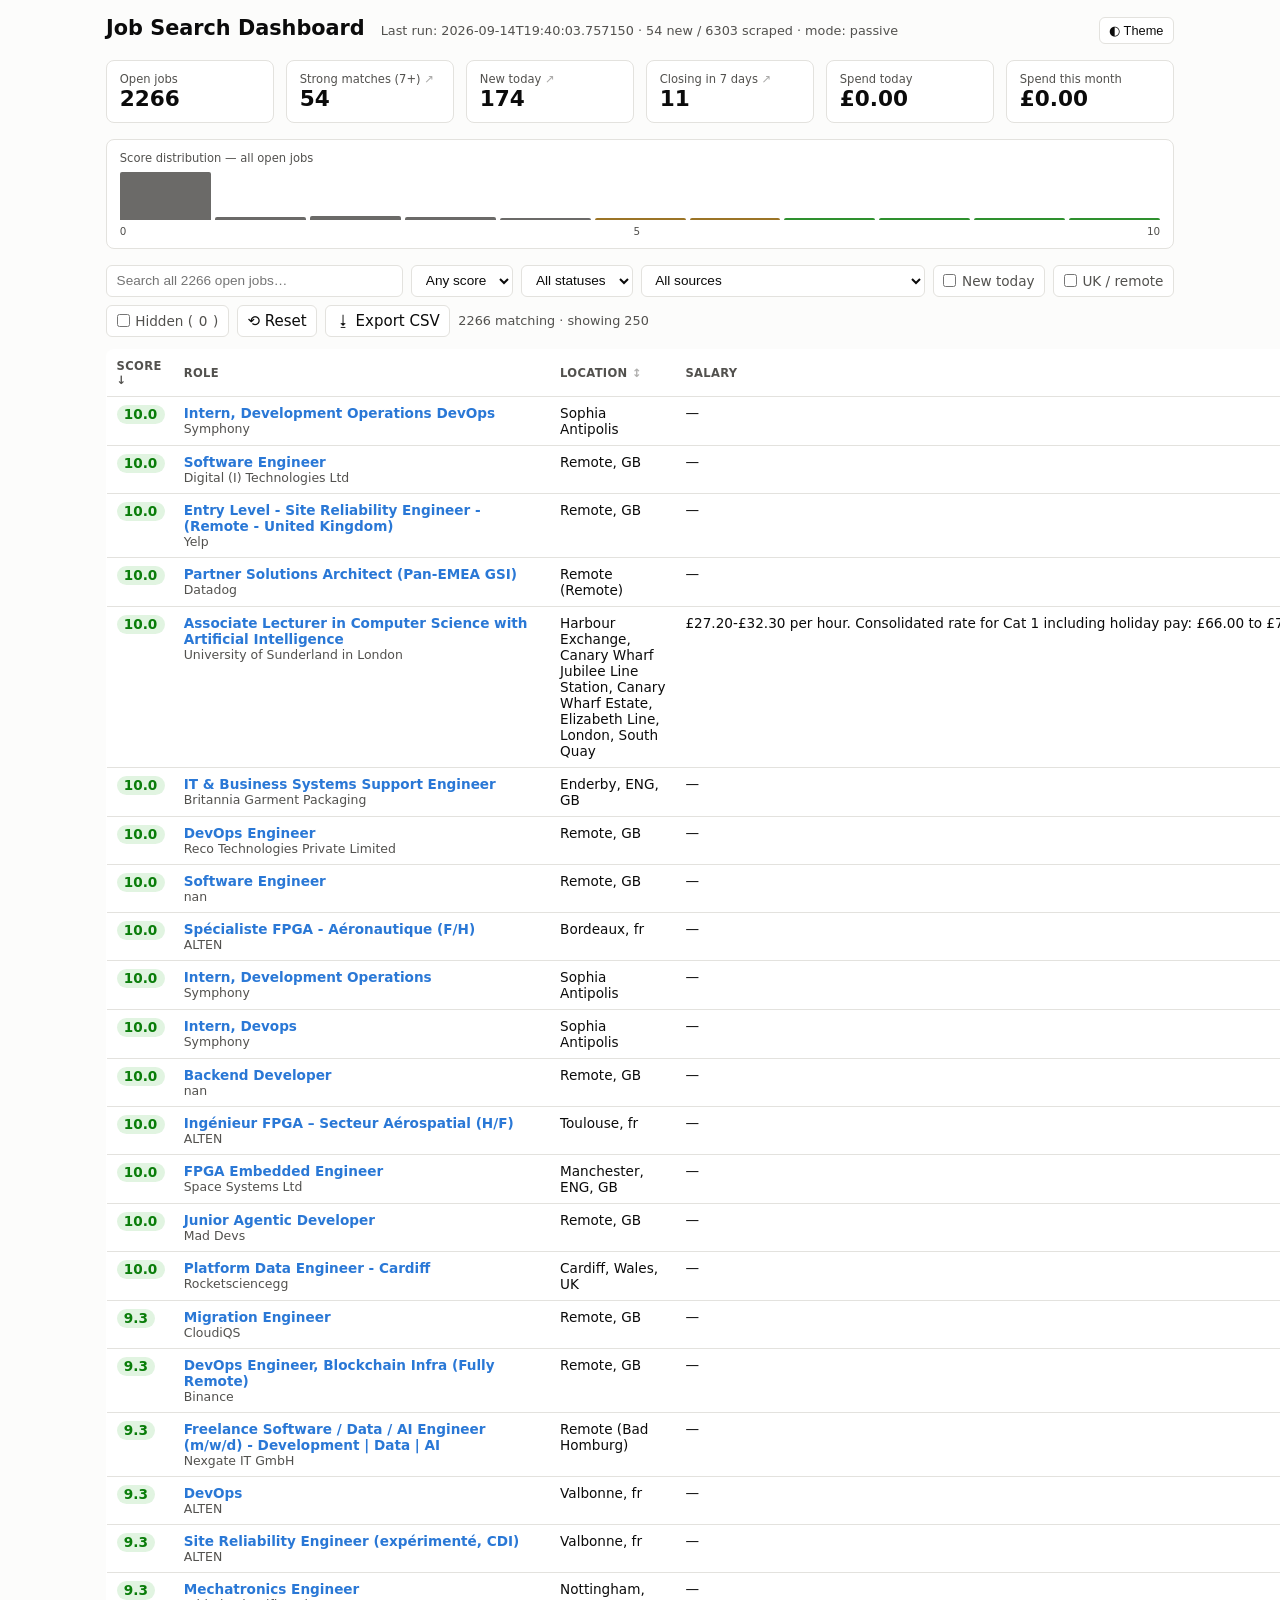
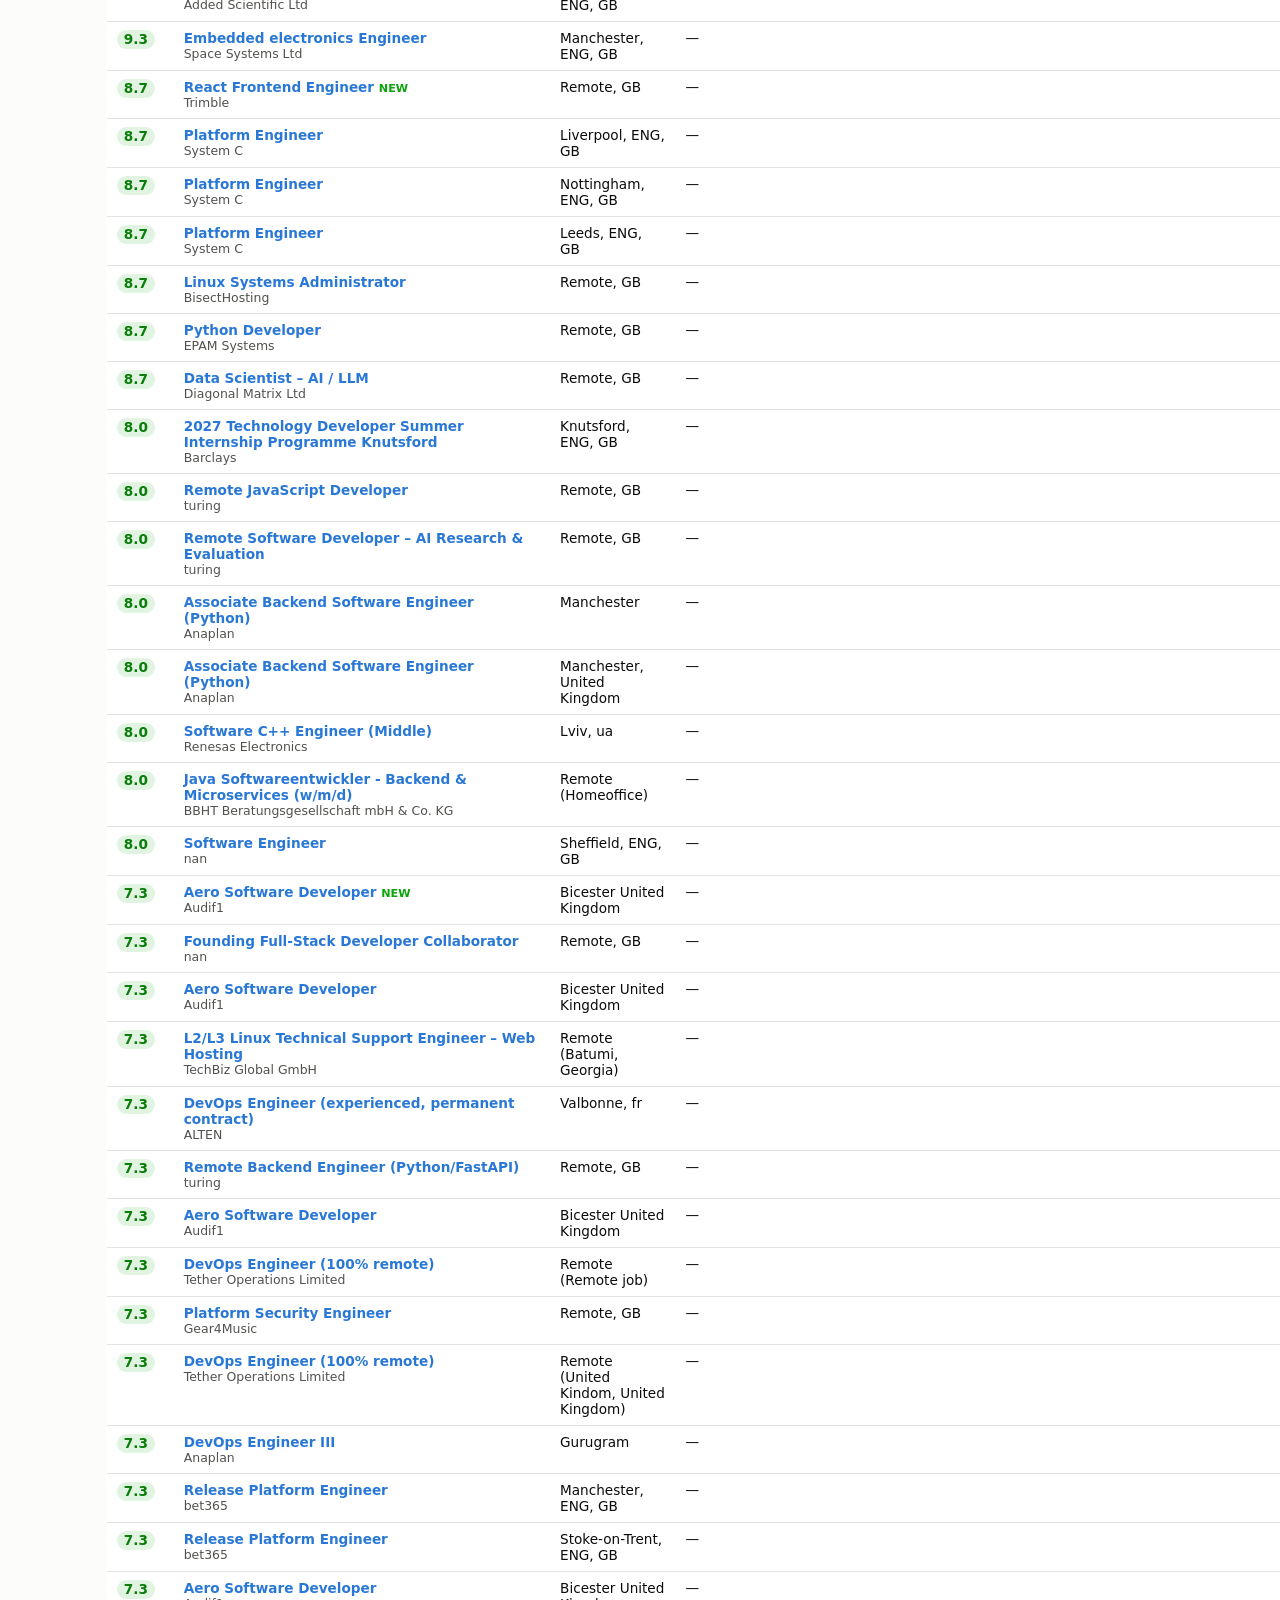
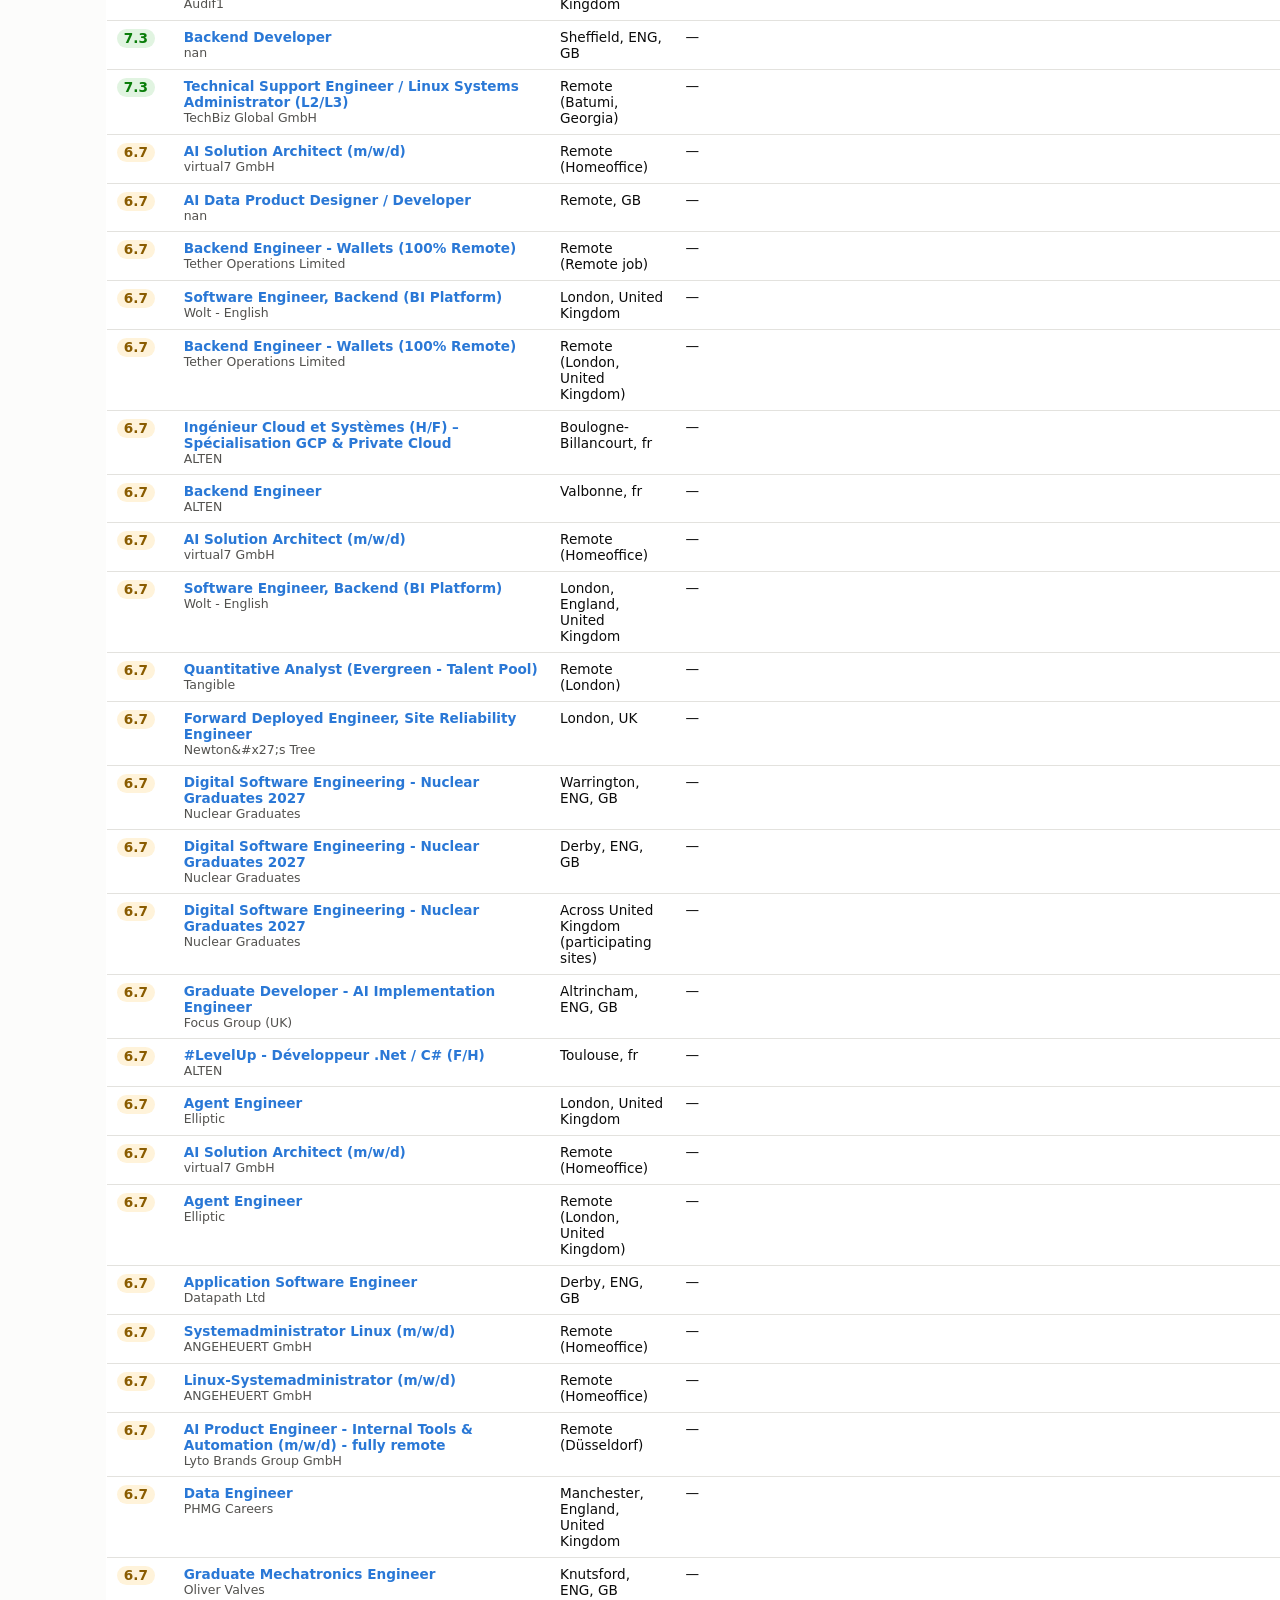
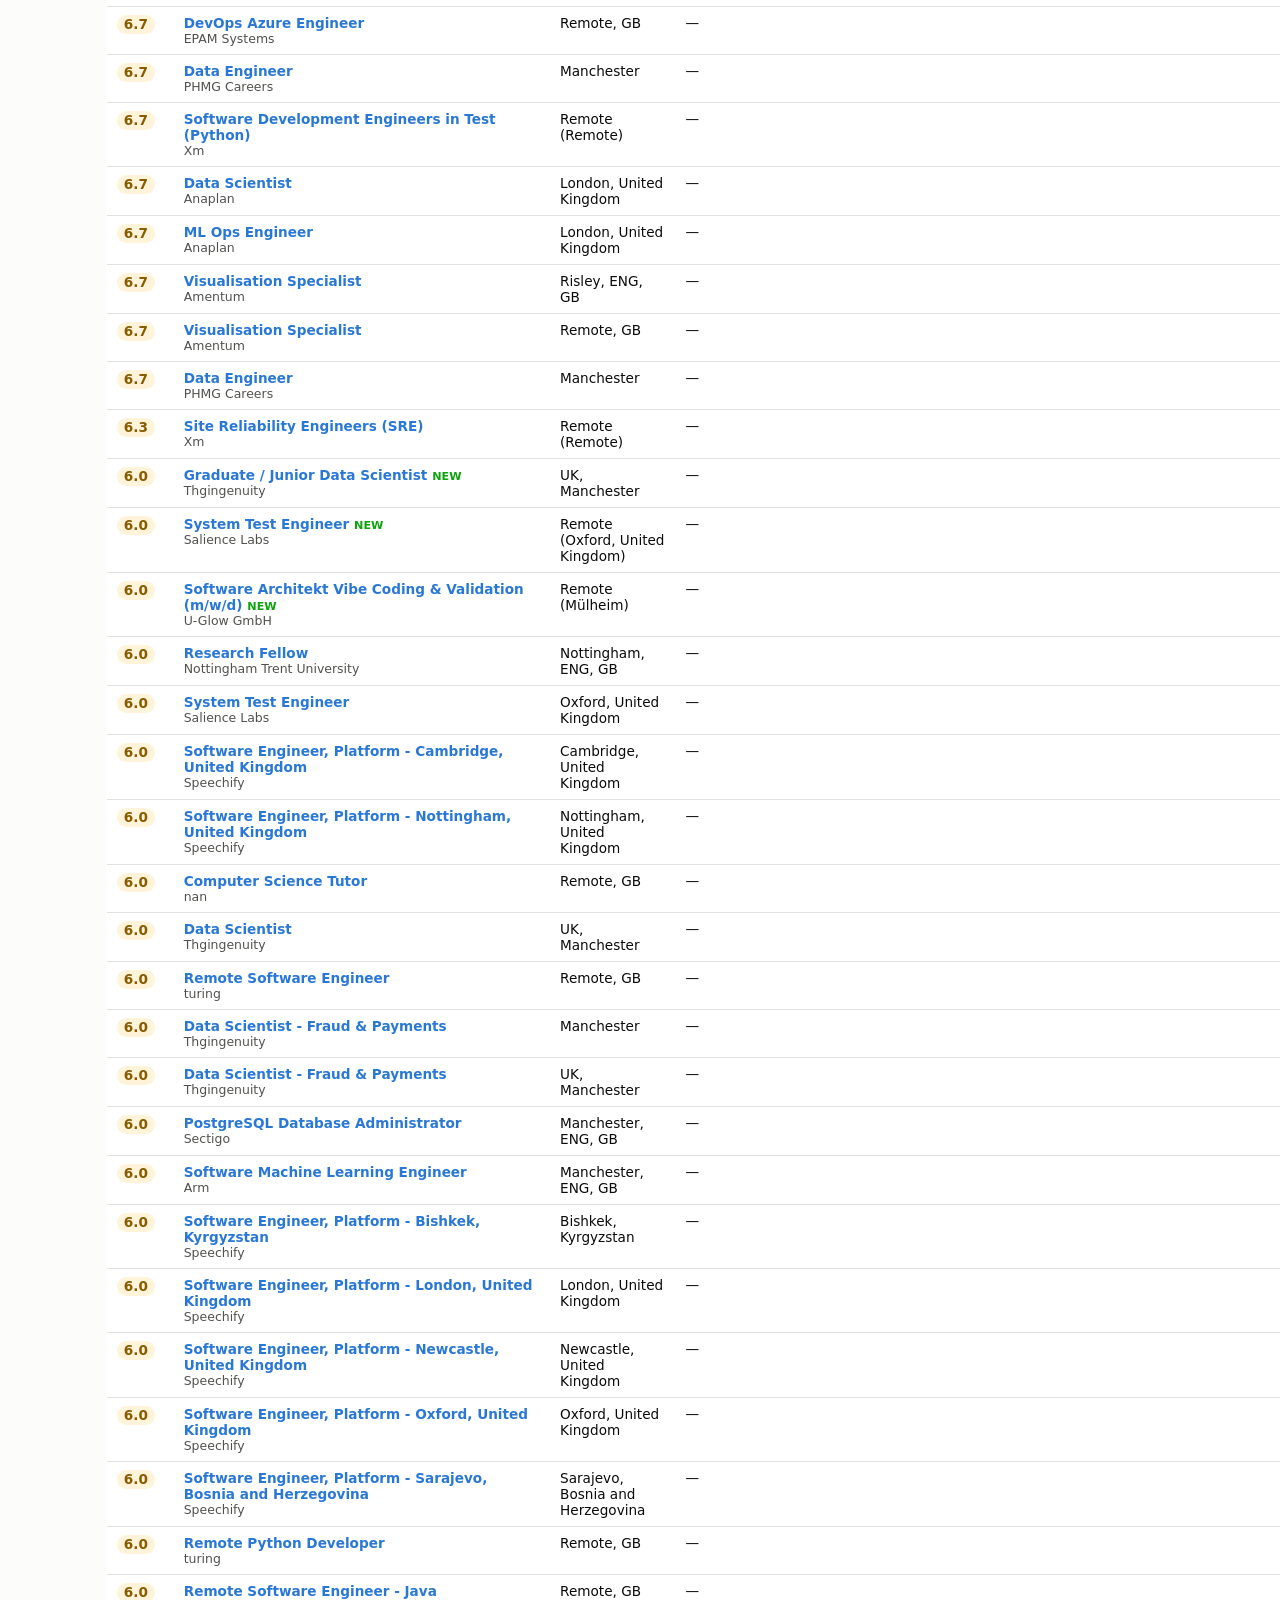
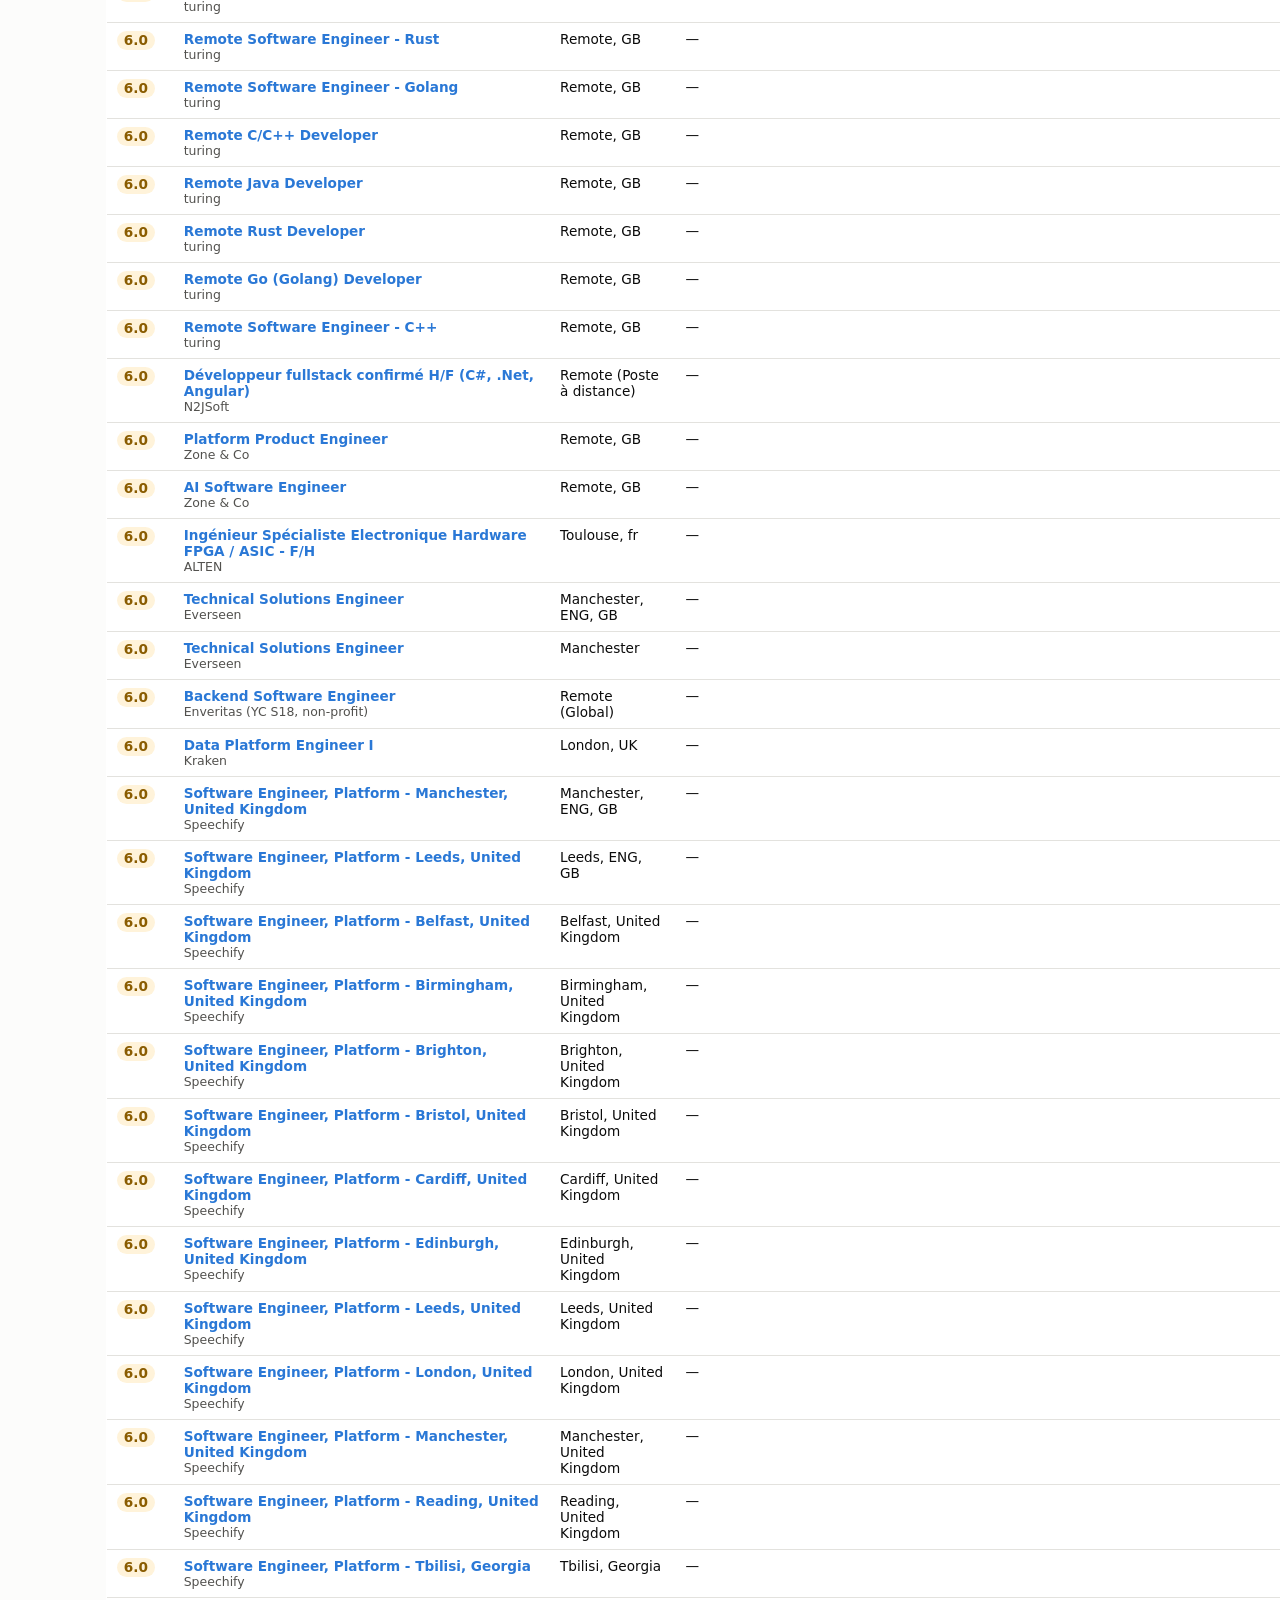
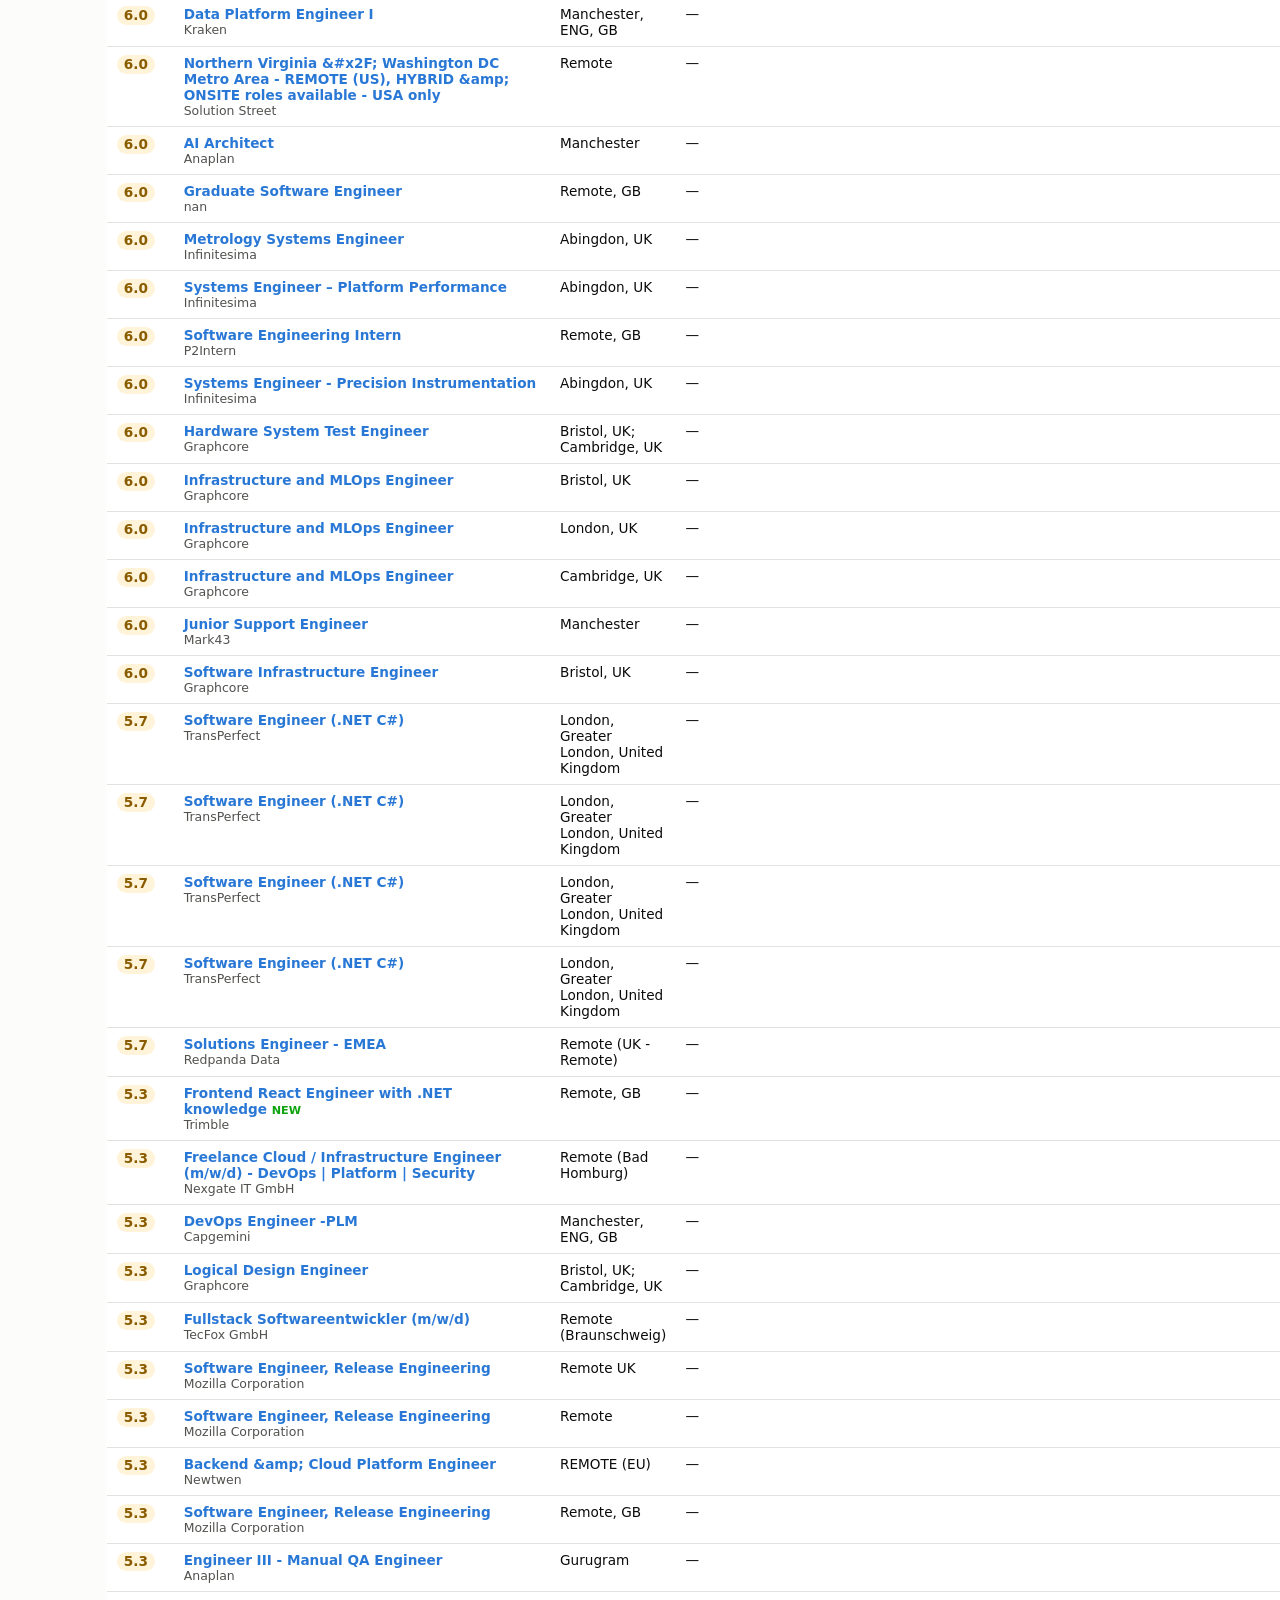
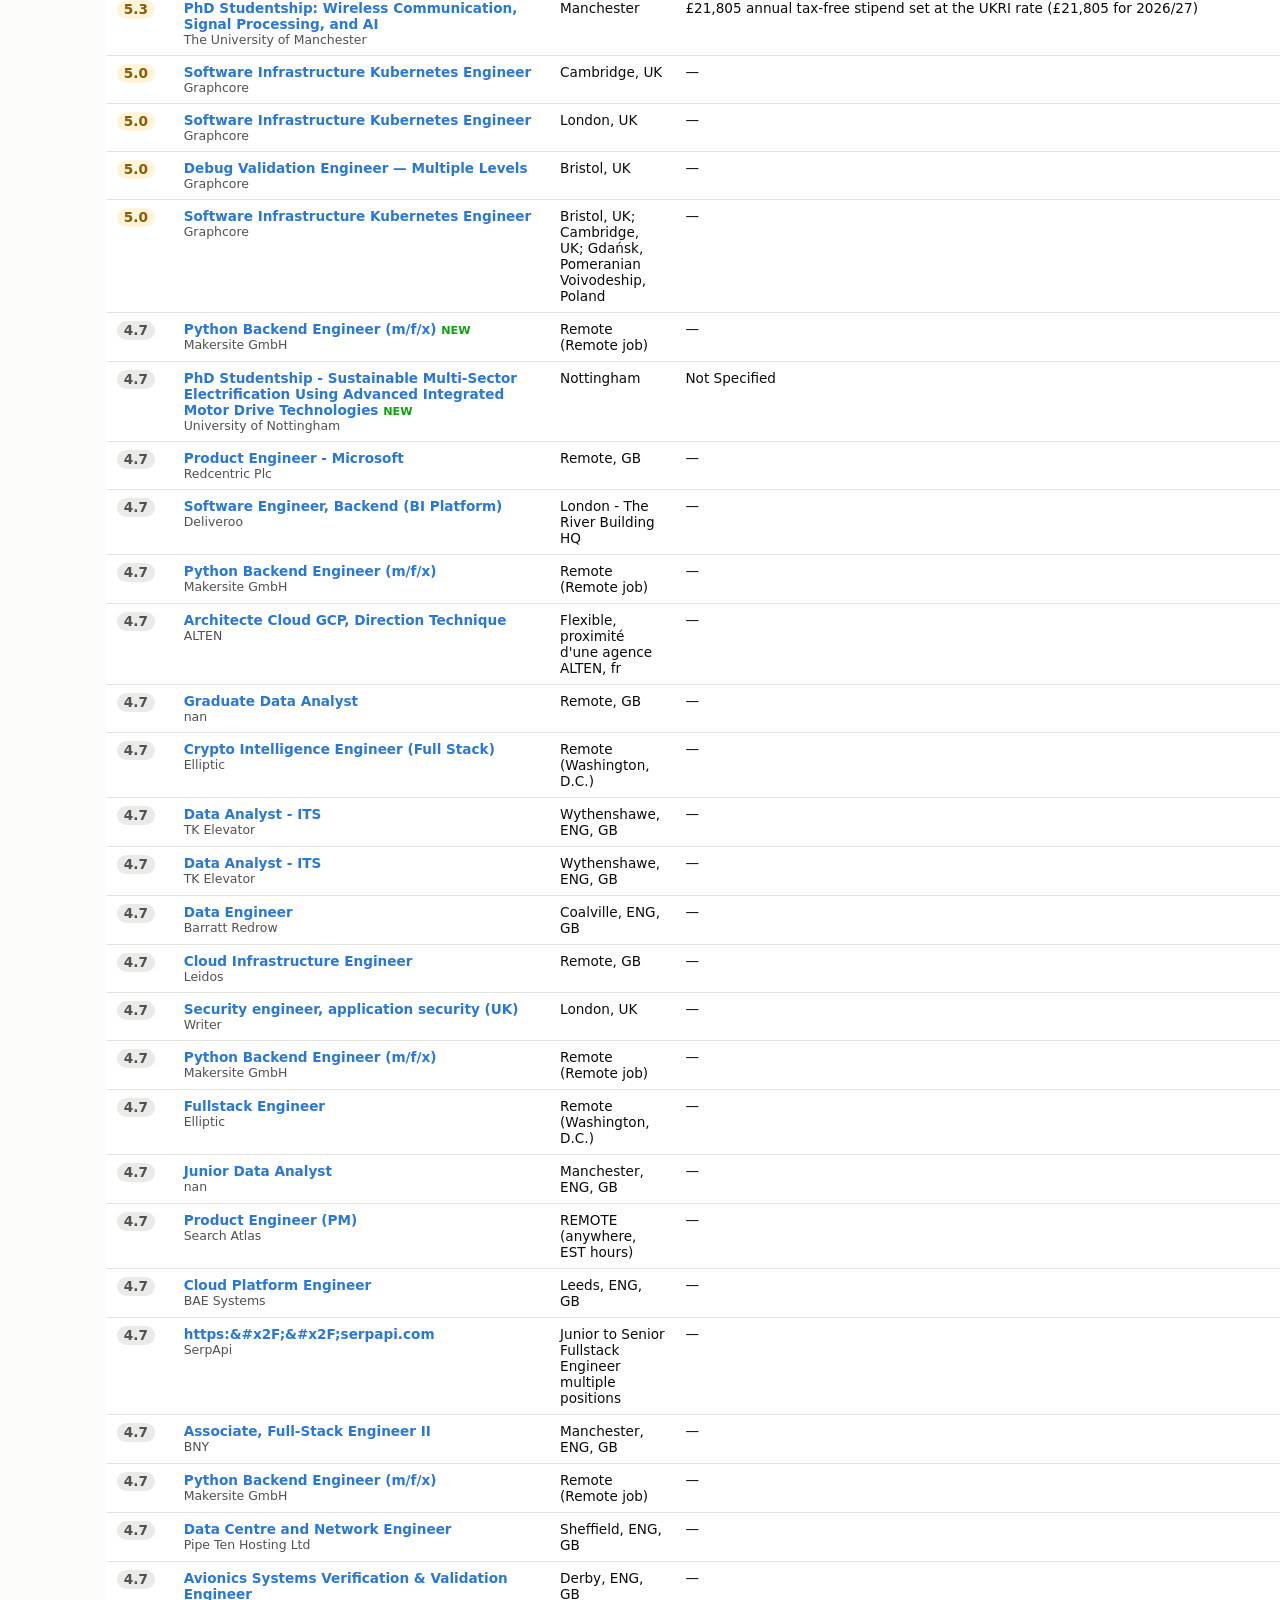
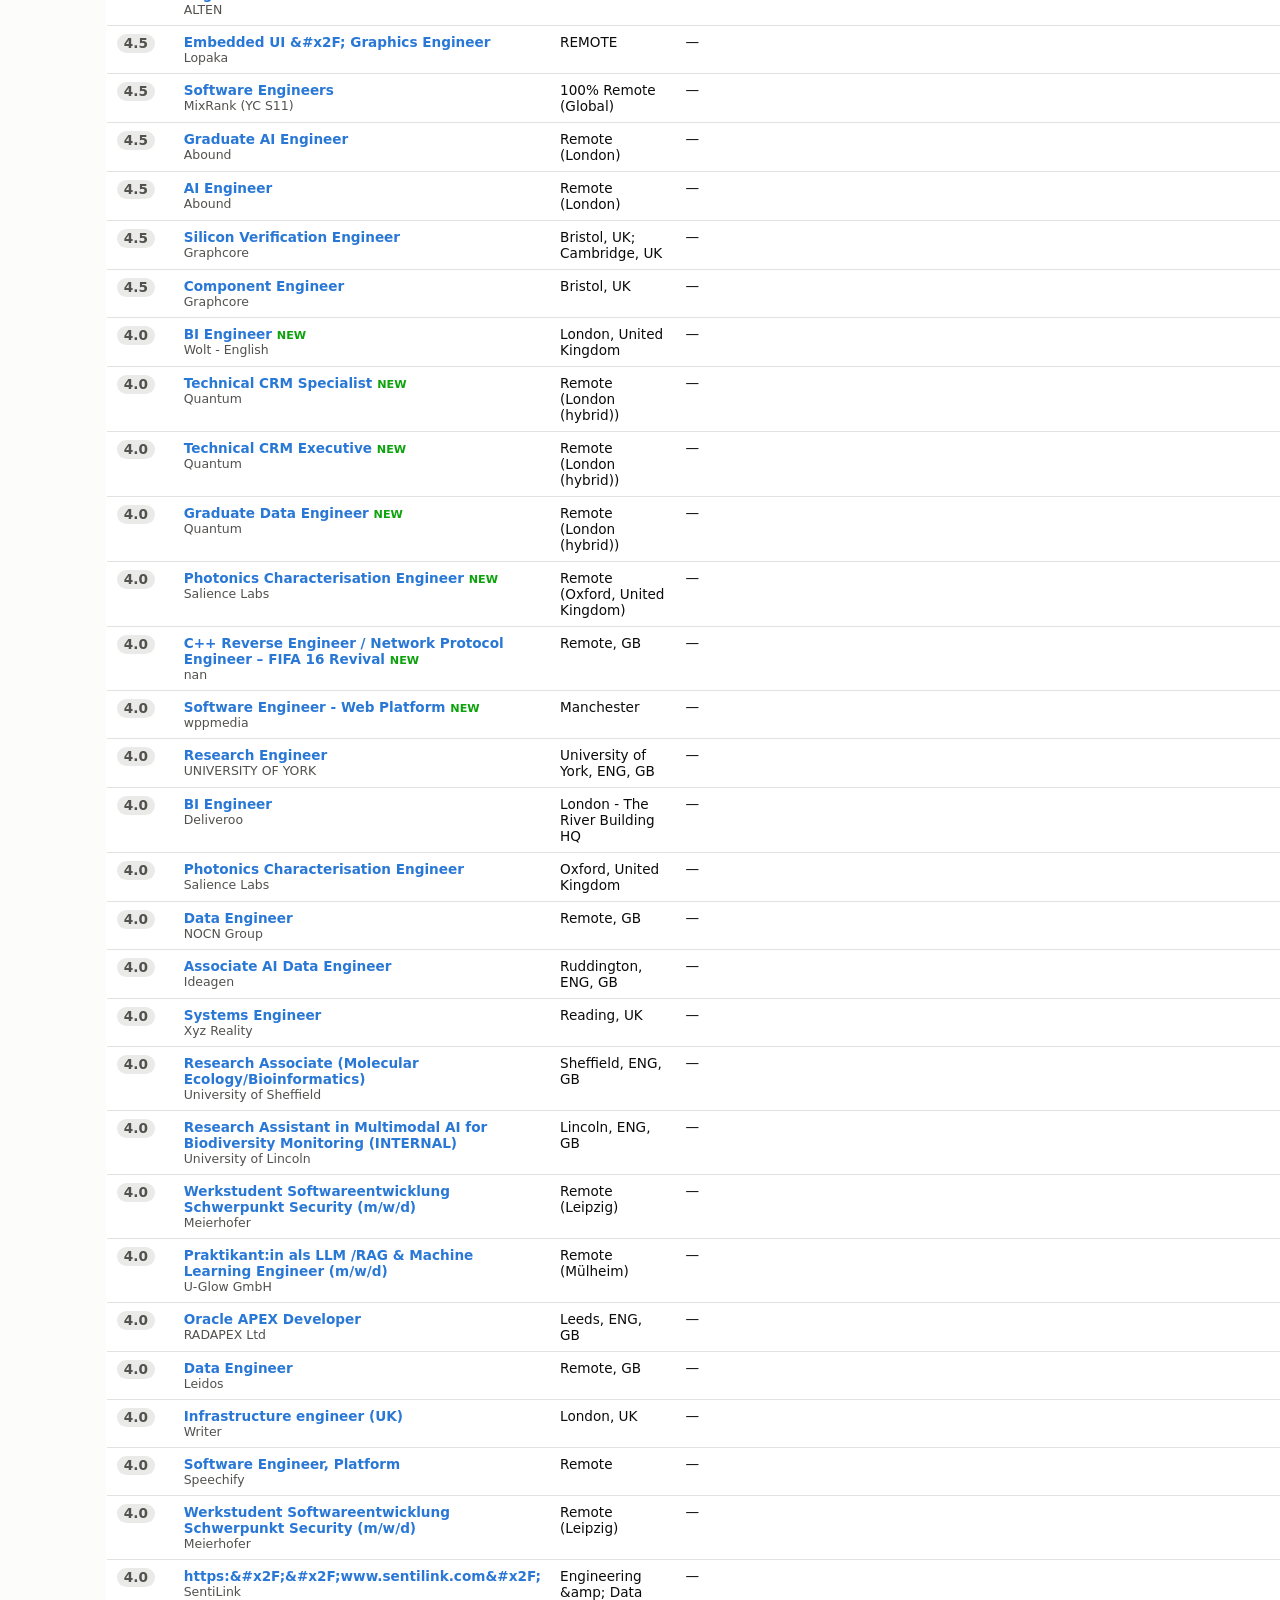
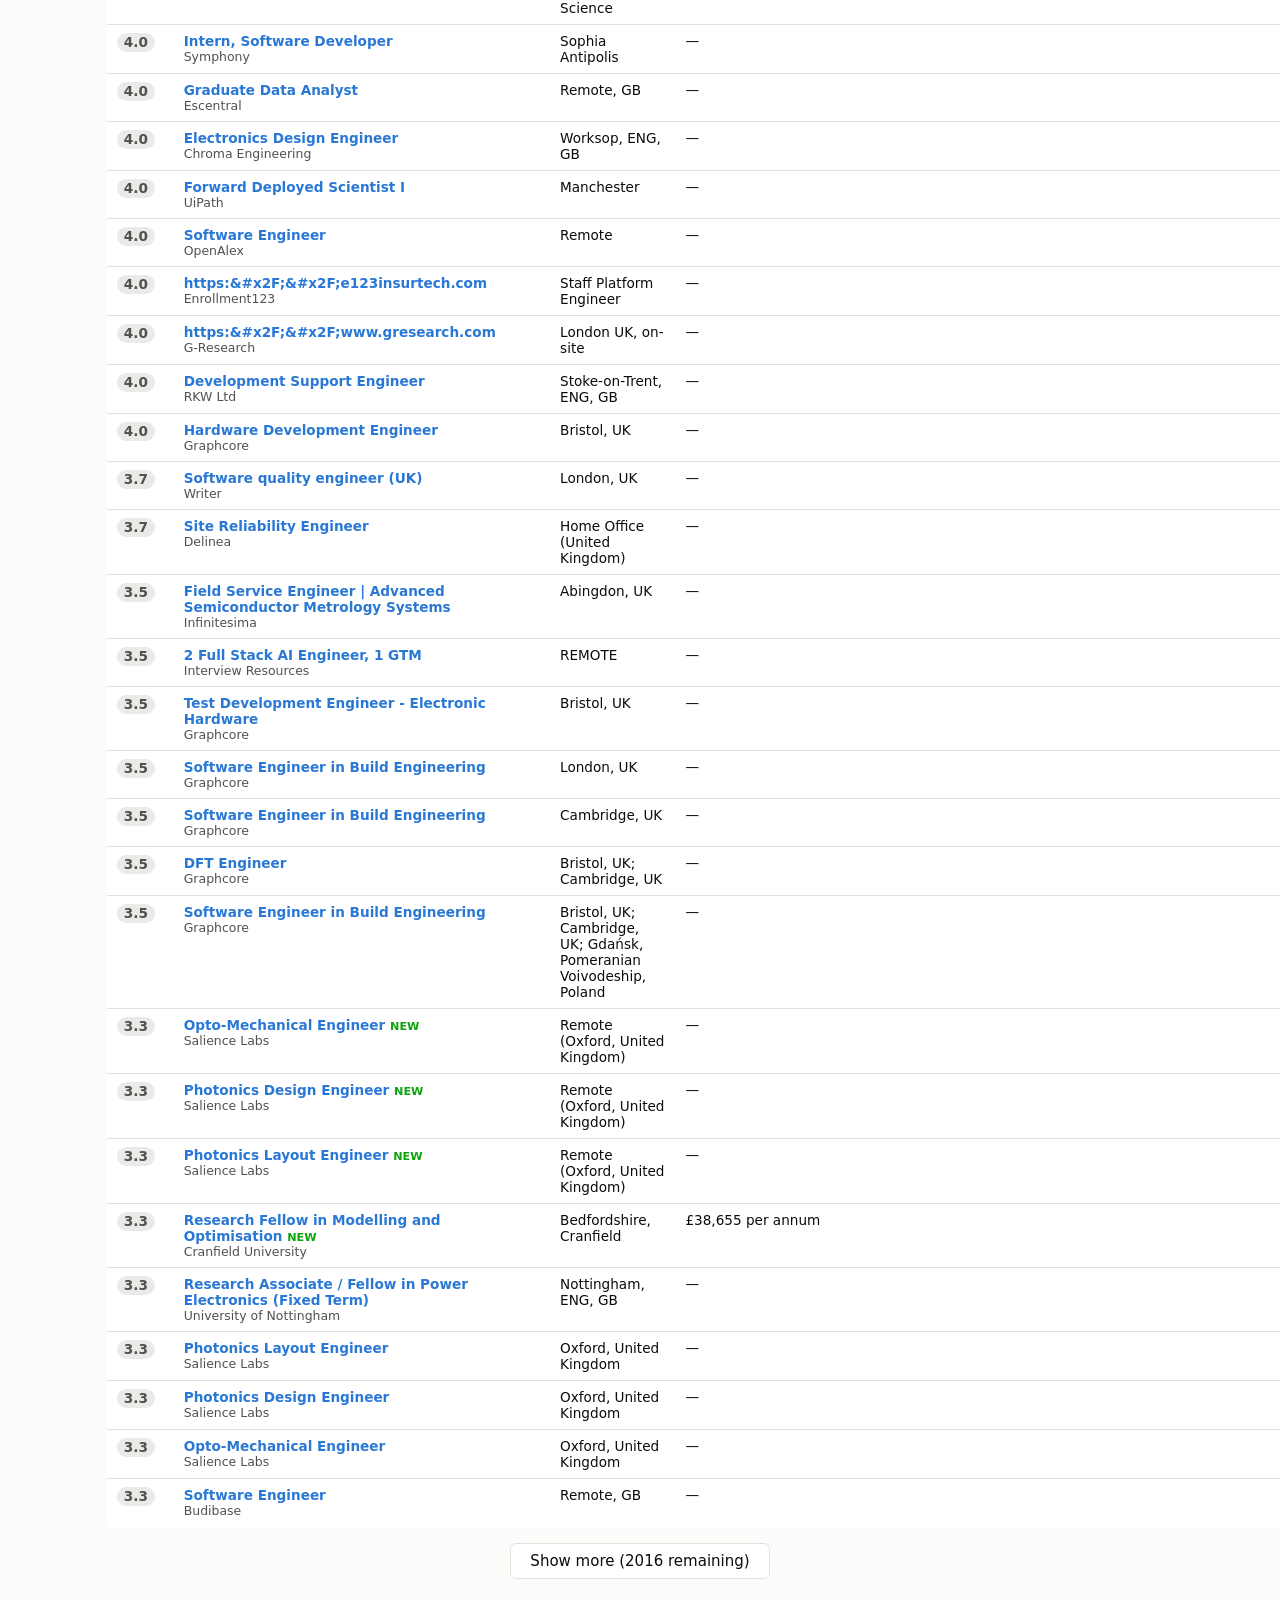
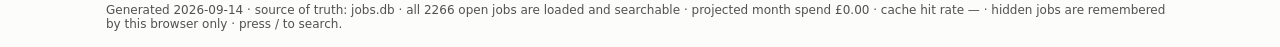
==== commit 8ecabf4c: "Update job search data from run 217" ====
--- a/data/dashboard.html
+++ b/data/dashboard.html
@@ -135,21 +135,21 @@
 <header>
 <h1>Job Search Dashboard</h1>
 <span class="sub">
-Last run: 2026-09-14T13:35:56.285318 ·
-120 new / 6220 scraped ·
+Last run: 2026-09-14T19:40:03.757150 ·
+54 new / 6303 scraped ·
 mode: passive
 </span>
 <button id="theme-toggle" type="button">◐ Theme</button>
 </header>
 
 <div class="tiles">
-<div class="tile"><div class="label">Open jobs</div><div class="value">2212</div></div>
+<div class="tile"><div class="label">Open jobs</div><div class="value">2266</div></div>
 <button class="tile" type="button" data-tile="strong" title="Filter to score 7+">
-<div class="label">Strong matches (7+)</div><div class="value">55</div></button>
+<div class="label">Strong matches (7+)</div><div class="value">54</div></button>
 <button class="tile" type="button" data-tile="new" title="Filter to jobs first seen today">
-<div class="label">New today</div><div class="value">120</div></button>
+<div class="label">New today</div><div class="value">174</div></button>
 <button class="tile" type="button" data-tile="closing" title="Sort by closing date">
-<div class="label">Closing in 7 days</div><div class="value">12</div></button>
+<div class="label">Closing in 7 days</div><div class="value">11</div></button>
 <div class="tile"><div class="label">Spend today</div><div class="value">£0.00</div></div>
 <div class="tile"><div class="label">Spend this month</div><div class="value">£0.00</div></div>
 </div>
@@ -161,7 +161,7 @@
 </div>
 
 <div class="controls">
-<input type="search" id="q" placeholder="Search all 2212 open jobs…" autocomplete="off">
+<input type="search" id="q" placeholder="Search all 2266 open jobs…" autocomplete="off">
 <select id="min-score" aria-label="Minimum score">
 <option value="">Any score</option>
 <option value="8">8+</option>
@@ -207,7 +207,7 @@
 
 <footer>
 Generated 2026-09-14 · source of truth: jobs.db · all
-2212 open jobs are loaded and searchable ·
+2266 open jobs are loaded and searchable ·
 projected month spend £0.00 · cache hit rate — ·
 hidden jobs are remembered by this browser only · press / to search.
 </footer>
@@ -215,7 +215,7 @@
 
 <button id="scroll-top" type="button" title="Back to top" hidden>↑</button>
 
-<script type="application/json" id="job-data">[{"closes": "", "company": "Symphony", "conf": 0.3, "kw": "Python, Docker, Kubernetes, Git, C", "location": "Sophia Antipolis", "new": 0, "reason": "", "remote": 0, "salary": "", "score": 10.0, "seen": "2026-09-11", "soon": 0, "source": "greenhouse:symphony", "status": "new", "title": "Intern, Development Operations DevOps", "uk": null, "url": "https://symphony.com/company/apply?gh_jid=8121110"}, {"closes": "", "company": "Digital (I) Technologies Ltd", "conf": 0.3, "kw": "Python, SQL, MySQL, Git, C", "location": "Remote, GB", "new": 0, "reason": "", "remote": 1, "salary": "", "score": 10.0, "seen": "2026-09-11", "soon": 0, "source": "jobspy", "status": "new", "title": "Software Engineer", "uk": 1, "url": "https://uk.indeed.com/viewjob?jk=cda543c2eb9289e8"}, {"closes": "", "company": "Yelp", "conf": 0.3, "kw": "Python, MySQL, Docker, Kubernetes, Git", "location": "Remote, GB", "new": 0, "reason": "", "remote": 1, "salary": "", "score": 10.0, "seen": "2026-09-10", "soon": 0, "source": "jobspy", "status": "new", "title": "Entry Level - Site Reliability Engineer - (Remote - United Kingdom)", "uk": 1, "url": "https://uk.indeed.com/viewjob?jk=2ac22682bb8d67c1"}, {"closes": "", "company": "Datadog", "conf": 0.3, "kw": "Python, Docker, Kubernetes, C, JavaScript", "location": "Remote (Remote)", "new": 0, "reason": "", "remote": 1, "salary": "", "score": 10.0, "seen": "2026-09-10", "soon": 0, "source": "arbeitnow", "status": "new", "title": "Partner Solutions Architect (Pan-EMEA GSI)", "uk": 1, "url": "https://www.arbeitnow.com/jobs/companies/datadog/remote-partner-solutions-architect-pan-emea-gsi-342806"}, {"closes": "2026-09-10", "company": "University of Sunderland in London", "conf": 0.3, "kw": "Python, SQL, Docker, Kubernetes, Git", "location": "Harbour Exchange, Canary Wharf Jubilee Line Station, Canary Wharf Estate, Elizabeth Line, London, South Quay", "new": 0, "reason": "", "remote": 0, "salary": "\u00a327.20-\u00a332.30 per hour. Consolidated rate for Cat 1 including holiday pay: \u00a366.00 to \u00a378.39.", "score": 10.0, "seen": "2026-09-09", "soon": 1, "source": "jobs_ac_uk", "status": "new", "title": "Associate Lecturer in Computer Science with Artificial Intelligence", "uk": null, "url": "https://www.jobs.ac.uk/job/DST087/associate-lecturer-in-computer-science-with-artificial-intelligence"}, {"closes": "", "company": "Britannia Garment Packaging", "conf": 0.3, "kw": "Python, SQL, Docker, Git, C", "location": "Enderby, ENG, GB", "new": 0, "reason": "", "remote": 0, "salary": "", "score": 10.0, "seen": "2026-09-09", "soon": 0, "source": "jobspy", "status": "new", "title": "IT \u0026 Business Systems Support Engineer", "uk": 1, "url": "https://uk.indeed.com/viewjob?jk=4f17fc12fd05725d"}, {"closes": "", "company": "Reco Technologies Private Limited", "conf": 0.3, "kw": "Python, SQL, MySQL, Docker, Kubernetes", "location": "Remote, GB", "new": 0, "reason": "", "remote": 1, "salary": "", "score": 10.0, "seen": "2026-09-07", "soon": 0, "source": "jobspy", "status": "new", "title": "DevOps Engineer", "uk": 1, "url": "https://uk.indeed.com/viewjob?jk=34c2cbb2900ce8f0"}, {"closes": "", "company": "nan", "conf": 0.3, "kw": "Python, SQL, MySQL, Git, C", "location": "Remote, GB", "new": 0, "reason": "", "remote": 1, "salary": "", "score": 10.0, "seen": "2026-09-06", "soon": 0, "source": "jobspy", "status": "new", "title": "Software Engineer", "uk": 1, "url": "https://uk.indeed.com/viewjob?jk=b11ea3ca266507e5"}, {"closes": "", "company": "ALTEN", "conf": 0.3, "kw": "Python, Verilog, FPGA, Vivado, C", "location": "Bordeaux, fr", "new": 0, "reason": "", "remote": 0, "salary": "", "score": 10.0, "seen": "2026-09-04", "soon": 0, "source": "smartrecruiters:alten", "status": "new", "title": "Sp\u00e9cialiste FPGA - A\u00e9ronautique (F/H)", "uk": null, "url": "https://jobs.smartrecruiters.com/alten/744000147500439"}, {"closes": "", "company": "Symphony", "conf": 0.3, "kw": "Python, Docker, Kubernetes, Git, C", "location": "Sophia Antipolis", "new": 0, "reason": "", "remote": 0, "salary": "", "score": 10.0, "seen": "2026-09-04", "soon": 0, "source": "greenhouse:symphony", "status": "new", "title": "Intern, Development Operations", "uk": null, "url": "https://symphony.com/company/apply?gh_jid=8121110"}, {"closes": "", "company": "Symphony", "conf": 0.3, "kw": "Python, Docker, Kubernetes, Git, C", "location": "Sophia Antipolis", "new": 0, "reason": "", "remote": 0, "salary": "", "score": 10.0, "seen": "2026-09-03", "soon": 0, "source": "greenhouse:symphony", "status": "new", "title": "Intern, Devops", "uk": null, "url": "https://symphony.com/company/apply?gh_jid=8121110"}, {"closes": "", "company": "nan", "conf": 0.3, "kw": "Python, SQL, Docker, Kubernetes, Git", "location": "Remote, GB", "new": 0, "reason": "", "remote": 1, "salary": "", "score": 10.0, "seen": "2026-09-03", "soon": 0, "source": "jobspy", "status": "new", "title": "Backend Developer", "uk": 1, "url": "https://uk.indeed.com/viewjob?jk=48de68ae130e0839"}, {"closes": "", "company": "ALTEN", "conf": 0.3, "kw": "Python, Verilog, FPGA, Vivado, C", "location": "Toulouse, fr", "new": 0, "reason": "", "remote": 0, "salary": "", "score": 10.0, "seen": "2026-09-02", "soon": 0, "source": "smartrecruiters:alten", "status": "new", "title": "Ing\u00e9nieur FPGA \u2013 Secteur A\u00e9rospatial (H/F)", "uk": null, "url": "https://jobs.smartrecruiters.com/alten/744000146913689"}, {"closes": "", "company": "Space Systems Ltd", "conf": 0.3, "kw": "FPGA, STM32, Git, C, embedded systems", "location": "Manchester, ENG, GB", "new": 0, "reason": "", "remote": 0, "salary": "", "score": 10.0, "seen": "2026-08-29", "soon": 0, "source": "jobspy", "status": "new", "title": "FPGA Embedded Engineer", "uk": 1, "url": "https://uk.indeed.com/viewjob?jk=aab0c9596e03309a"}, {"closes": "", "company": "Mad Devs", "conf": 0.3, "kw": "Python, Docker, Git, C, JavaScript", "location": "Remote, GB", "new": 0, "reason": "", "remote": 1, "salary": "", "score": 10.0, "seen": "2026-08-22", "soon": 0, "source": "jobspy", "status": "new", "title": "Junior Agentic Developer", "uk": 1, "url": "https://uk.indeed.com/viewjob?jk=758ec6a7cfddf061"}, {"closes": "", "company": "Rocketsciencegg", "conf": 0.3, "kw": "Python, SQL, MySQL, Docker, Kubernetes", "location": "Cardiff, Wales, UK", "new": 0, "reason": "", "remote": 0, "salary": "", "score": 10.0, "seen": "2026-08-20", "soon": 0, "source": "ashby:rocketsciencegg", "status": "new", "title": "Platform Data Engineer - Cardiff", "uk": null, "url": "https://jobs.ashbyhq.com/rocketsciencegg/5022bfee-d8a2-41df-adac-6656364d106c"}, {"closes": "", "company": "CloudiQS", "conf": 0.3, "kw": "Python, SQL, MySQL, Kubernetes, Linux", "location": "Remote, GB", "new": 0, "reason": "", "remote": 1, "salary": "", "score": 9.3, "seen": "2026-09-12", "soon": 0, "source": "jobspy", "status": "new", "title": "Migration Engineer", "uk": 1, "url": "https://uk.indeed.com/viewjob?jk=50c04b08f4633b17"}, {"closes": "", "company": "Binance", "conf": 0.3, "kw": "Python, Docker, Kubernetes, Git, Linux", "location": "Remote, GB", "new": 0, "reason": "", "remote": 1, "salary": "", "score": 9.3, "seen": "2026-09-12", "soon": 0, "source": "jobspy", "status": "new", "title": "DevOps Engineer, Blockchain Infra (Fully Remote)", "uk": 1, "url": "https://uk.indeed.com/viewjob?jk=c8b1ca23e5d95920"}, {"closes": "", "company": "Nexgate IT GmbH", "conf": 0.3, "kw": "Python, C, JavaScript, backend development, React", "location": "Remote (Bad Homburg)", "new": 0, "reason": "", "remote": 1, "salary": "", "score": 9.3, "seen": "2026-09-12", "soon": 0, "source": "arbeitnow", "status": "new", "title": "Freelance Software  / Data / AI Engineer (m/w/d) - Development | Data | AI", "uk": null, "url": "https://www.arbeitnow.com/jobs/companies/nexgate-it-gmbh/freelance-software-data-ai-engineer-development-data-ai-bad-homburg-260868"}, {"closes": "", "company": "ALTEN", "conf": 0.3, "kw": "Python, SQL, Docker, Kubernetes, Linux", "location": "Valbonne, fr", "new": 0, "reason": "", "remote": 0, "salary": "", "score": 9.3, "seen": "2026-09-10", "soon": 0, "source": "smartrecruiters:alten", "status": "new", "title": "DevOps", "uk": null, "url": "https://jobs.smartrecruiters.com/alten/744000148811484"}, {"closes": "", "company": "ALTEN", "conf": 0.3, "kw": "Python, SQL, Docker, Kubernetes, Linux", "location": "Valbonne, fr", "new": 0, "reason": "", "remote": 0, "salary": "", "score": 9.3, "seen": "2026-09-08", "soon": 0, "source": "smartrecruiters:alten", "status": "new", "title": "Site Reliability Engineer (exp\u00e9riment\u00e9, CDI)", "uk": null, "url": "https://jobs.smartrecruiters.com/alten/744000148254010"}, {"closes": "", "company": "Added Scientific Ltd", "conf": 0.3, "kw": "Python, SolidWorks, C, embedded systems, CAD", "location": "Nottingham, ENG, GB", "new": 0, "reason": "", "remote": 0, "salary": "", "score": 9.3, "seen": "2026-09-07", "soon": 0, "source": "jobspy", "status": "new", "title": "Mechatronics Engineer", "uk": 1, "url": "https://uk.indeed.com/viewjob?jk=d58a3ee2e73de1b5"}, {"closes": "", "company": "Space Systems Ltd", "conf": 0.3, "kw": "STM32, Git, C, embedded systems, technical writing", "location": "Manchester, ENG, GB", "new": 0, "reason": "", "remote": 0, "salary": "", "score": 9.3, "seen": "2026-09-02", "soon": 0, "source": "jobspy", "status": "new", "title": "Embedded electronics Engineer", "uk": 1, "url": "https://uk.indeed.com/viewjob?jk=aab0c9596e03309a"}, {"closes": "", "company": "Renesas Electronics", "conf": 0.3, "kw": "Python, MySQL, Git, C, CI/CD", "location": "Katowice, pl", "new": 1, "reason": "", "remote": 0, "salary": "", "score": 8.7, "seen": "2026-09-14", "soon": 0, "source": "smartrecruiters:renesaselectronics", "status": "new", "title": "Software Engineer in Test (6 months contract)", "uk": null, "url": "https://jobs.smartrecruiters.com/renesaselectronics/744000149268290"}, {"closes": "", "company": "ALTEN", "conf": 0.3, "kw": "SQL, Docker, Kubernetes, C, CI/CD", "location": "Lille, fr", "new": 1, "reason": "", "remote": 0, "salary": "", "score": 8.7, "seen": "2026-09-14", "soon": 0, "source": "smartrecruiters:alten", "status": "new", "title": "Architecte Cloud (H/F)", "uk": null, "url": "https://jobs.smartrecruiters.com/alten/744000149289439"}, {"closes": "", "company": "System C", "conf": 0.3, "kw": "SQL, Docker, Kubernetes, C, CI/CD", "location": "Liverpool, ENG, GB", "new": 0, "reason": "", "remote": 0, "salary": "", "score": 8.7, "seen": "2026-09-08", "soon": 0, "source": "jobspy", "status": "new", "title": "Platform Engineer", "uk": 1, "url": "https://uk.indeed.com/viewjob?jk=c126638564f892ba"}, {"closes": "", "company": "System C", "conf": 0.3, "kw": "SQL, Docker, Kubernetes, C, CI/CD", "location": "Nottingham, ENG, GB", "new": 0, "reason": "", "remote": 0, "salary": "", "score": 8.7, "seen": "2026-09-08", "soon": 0, "source": "jobspy", "status": "new", "title": "Platform Engineer", "uk": 1, "url": "https://uk.indeed.com/viewjob?jk=b93696077d399be7"}, {"closes": "", "company": "System C", "conf": 0.3, "kw": "SQL, Docker, Kubernetes, C, CI/CD", "location": "Leeds, ENG, GB", "new": 0, "reason": "", "remote": 0, "salary": "", "score": 8.7, "seen": "2026-09-08", "soon": 0, "source": "jobspy", "status": "new", "title": "Platform Engineer", "uk": 1, "url": "https://uk.indeed.com/viewjob?jk=b34f689efd0105ae"}, {"closes": "", "company": "BisectHosting", "conf": 0.3, "kw": "Python, MySQL, Docker, Kubernetes, Linux", "location": "Remote, GB", "new": 0, "reason": "", "remote": 1, "salary": "", "score": 8.7, "seen": "2026-09-03", "soon": 0, "source": "jobspy", "status": "new", "title": "Linux Systems Administrator", "uk": 1, "url": "https://uk.indeed.com/viewjob?jk=726f71895aafdc06"}, {"closes": "", "company": "EPAM Systems", "conf": 0.3, "kw": "Python, SQL, Docker, Kubernetes, CI/CD", "location": "Remote, GB", "new": 0, "reason": "", "remote": 1, "salary": "", "score": 8.7, "seen": "2026-09-02", "soon": 0, "source": "jobspy", "status": "new", "title": "Python Developer", "uk": 1, "url": "https://uk.indeed.com/viewjob?jk=949481ccbbfbc71e"}, {"closes": "", "company": "Diagonal Matrix Ltd", "conf": 0.3, "kw": "Python, SQL, Docker, Git, data analysis", "location": "Remote, GB", "new": 0, "reason": "", "remote": 1, "salary": "", "score": 8.7, "seen": "2026-08-19", "soon": 0, "source": "jobspy", "status": "new", "title": "Data Scientist \u2013 AI / LLM", "uk": 1, "url": "https://uk.indeed.com/viewjob?jk=56bf3e2db1c09b7c"}, {"closes": "", "company": "Barclays", "conf": 0.3, "kw": "Python, SQL, C, JavaScript", "location": "Knutsford, ENG, GB", "new": 0, "reason": "", "remote": 0, "salary": "", "score": 8.0, "seen": "2026-09-10", "soon": 0, "source": "jobspy", "status": "new", "title": "2027 Technology Developer Summer Internship Programme Knutsford", "uk": 1, "url": "https://uk.indeed.com/viewjob?jk=062c85933abfb080"}, {"closes": "", "company": "turing", "conf": 0.3, "kw": "Python, C, JavaScript, backend development", "location": "Remote, GB", "new": 0, "reason": "", "remote": 1, "salary": "", "score": 8.0, "seen": "2026-09-07", "soon": 0, "source": "jobspy", "status": "new", "title": "Remote JavaScript Developer", "uk": 1, "url": "https://uk.indeed.com/viewjob?jk=5a5d97c893bd7b87"}, {"closes": "", "company": "turing", "conf": 0.3, "kw": "Python, C, JavaScript, backend development", "location": "Remote, GB", "new": 0, "reason": "", "remote": 1, "salary": "", "score": 8.0, "seen": "2026-09-07", "soon": 0, "source": "jobspy", "status": "new", "title": "Remote Software Developer \u2013 AI Research \u0026 Evaluation", "uk": 1, "url": "https://uk.indeed.com/viewjob?jk=49fd774cb3c2f332"}, {"closes": "", "company": "Anaplan", "conf": 0.3, "kw": "Python, SQL, Git, C", "location": "Manchester", "new": 0, "reason": "", "remote": 0, "salary": "", "score": 8.0, "seen": "2026-09-06", "soon": 0, "source": "arbeitnow", "status": "new", "title": "Associate Backend Software Engineer (Python)", "uk": 1, "url": "https://www.arbeitnow.co.uk/jobs/companies/anaplan/associate-backend-software-engineer-python-manchester-430147"}, {"closes": "", "company": "Anaplan", "conf": 0.3, "kw": "Python, SQL, Git, C", "location": "Manchester, United Kingdom", "new": 0, "reason": "", "remote": 0, "salary": "", "score": 8.0, "seen": "2026-09-04", "soon": 0, "source": "greenhouse:anaplan", "status": "new", "title": "Associate Backend Software Engineer (Python)", "uk": null, "url": "https://job-boards.greenhouse.io/anaplan/jobs/8579820002"}, {"closes": "", "company": "Renesas Electronics", "conf": 0.3, "kw": "Verilog, FPGA, C, Linux, CI/CD", "location": "Lviv, ua", "new": 0, "reason": "", "remote": 0, "salary": "", "score": 8.0, "seen": "2026-09-02", "soon": 0, "source": "smartrecruiters:renesaselectronics", "status": "new", "title": "Software C++ Engineer (Middle)", "uk": null, "url": "https://jobs.smartrecruiters.com/renesaselectronics/744000146958379"}, {"closes": "", "company": "BBHT Beratungsgesellschaft mbH \u0026 Co. KG", "conf": 0.3, "kw": "SQL, Docker, Kubernetes, Git", "location": "Remote (Homeoffice)", "new": 0, "reason": "", "remote": 1, "salary": "", "score": 8.0, "seen": "2026-09-01", "soon": 0, "source": "arbeitnow", "status": "new", "title": "Java Softwareentwickler - Backend \u0026 Microservices (w/m/d)", "uk": null, "url": "https://www.arbeitnow.com/jobs/companies/bbht-beratungsgesellschaft-mbh-co-kg/remote-java-softwareentwickler-backend-microservices-munster-41598"}, {"closes": "", "company": "nan", "conf": 0.3, "kw": "SQL, Git, C, JavaScript", "location": "Sheffield, ENG, GB", "new": 0, "reason": "", "remote": 0, "salary": "", "score": 8.0, "seen": "2026-08-29", "soon": 0, "source": "jobspy", "status": "new", "title": "Software Engineer", "uk": 1, "url": "https://uk.indeed.com/viewjob?jk=139e732c89cbcc6a"}, {"closes": "", "company": "Renesas Electronics", "conf": 0.3, "kw": "Python, SQL, C, semiconductor, robotics", "location": "Kulim, my", "new": 1, "reason": "", "remote": 0, "salary": "", "score": 7.3, "seen": "2026-09-14", "soon": 0, "source": "smartrecruiters:renesaselectronics", "status": "new", "title": "Smart Factory Automation Engineer", "uk": null, "url": "https://jobs.smartrecruiters.com/renesaselectronics/744000149267667"}, {"closes": "", "company": "nan", "conf": 0.3, "kw": "Python, Git, JavaScript, React, Node.js", "location": "Remote, GB", "new": 0, "reason": "", "remote": 1, "salary": "", "score": 7.3, "seen": "2026-09-10", "soon": 0, "source": "jobspy", "status": "new", "title": "Founding Full-Stack Developer Collaborator", "uk": 1, "url": "https://uk.indeed.com/viewjob?jk=57e79e8896a8c0bc"}, {"closes": "", "company": "Audif1", "conf": 0.3, "kw": "Python, Kubernetes, JavaScript, Linux, data analysis", "location": "Bicester United Kingdom", "new": 0, "reason": "", "remote": 0, "salary": "", "score": 7.3, "seen": "2026-09-09", "soon": 0, "source": "arbeitnow", "status": "new", "title": "Aero Software Developer", "uk": null, "url": "https://www.arbeitnow.co.uk/jobs/companies/audif1/aero-software-developer-bicester-united-kingdom-13373"}, {"closes": "", "company": "TechBiz Global GmbH", "conf": 0.3, "kw": "Python, MySQL, Docker, Node.js, Linux", "location": "Remote (Batumi, Georgia)", "new": 0, "reason": "", "remote": 1, "salary": "", "score": 7.3, "seen": "2026-09-09", "soon": 0, "source": "recruitee:techbizglobal", "status": "new", "title": "L2/L3 Linux Technical Support Engineer \u2013 Web Hosting", "uk": null, "url": "https://jobs.techbiz.global/o/l2l3-linux-technical-support-engineer-web-hosting"}, {"closes": "", "company": "ALTEN", "conf": 0.3, "kw": "MySQL, Docker, C, Linux, project management", "location": "Valbonne, fr", "new": 0, "reason": "", "remote": 0, "salary": "", "score": 7.3, "seen": "2026-09-08", "soon": 0, "source": "smartrecruiters:alten", "status": "new", "title": "DevOps Engineer (experienced, permanent contract)", "uk": null, "url": "https://jobs.smartrecruiters.com/alten/744000148256850"}, {"closes": "", "company": "turing", "conf": 0.3, "kw": "Python, C, JavaScript, React, Node.js", "location": "Remote, GB", "new": 0, "reason": "", "remote": 1, "salary": "", "score": 7.3, "seen": "2026-09-07", "soon": 0, "source": "jobspy", "status": "new", "title": "Remote Backend Engineer (Python/FastAPI)", "uk": 1, "url": "https://uk.indeed.com/viewjob?jk=6de0c879d3b02906"}, {"closes": "", "company": "Audif1", "conf": 0.3, "kw": "Python, Kubernetes, JavaScript, Linux, data analysis", "location": "Bicester United Kingdom", "new": 0, "reason": "", "remote": 0, "salary": "", "score": 7.3, "seen": "2026-09-04", "soon": 0, "source": "arbeitnow", "status": "new", "title": "Aero Software Developer", "uk": null, "url": "https://www.arbeitnow.co.uk/jobs/companies/audif1/aero-software-developer-bicester-united-kingdom-289895"}, {"closes": "", "company": "Tether Operations Limited", "conf": 0.3, "kw": "Docker, C, JavaScript, Linux, CI/CD", "location": "Remote (Remote job)", "new": 0, "reason": "", "remote": 1, "salary": "", "score": 7.3, "seen": "2026-09-03", "soon": 0, "source": "arbeitnow", "status": "new", "title": "DevOps Engineer (100% remote)", "uk": null, "url": "https://www.arbeitnow.co.uk/jobs/companies/tether-operations-limited/devops-engineer-100-remote-united-kindom-290590"}, {"closes": "", "company": "Gear4Music", "conf": 0.3, "kw": "MySQL, Kubernetes, JavaScript, Linux, CI/CD", "location": "Remote, GB", "new": 0, "reason": "", "remote": 1, "salary": "", "score": 7.3, "seen": "2026-09-03", "soon": 0, "source": "jobspy", "status": "new", "title": "Platform Security Engineer", "uk": 1, "url": "https://uk.indeed.com/viewjob?jk=17799e06fa9e6ed8"}, {"closes": "", "company": "Tether Operations Limited", "conf": 0.3, "kw": "Docker, C, JavaScript, Linux, CI/CD", "location": "Remote (United Kindom, United Kingdom)", "new": 0, "reason": "", "remote": 1, "salary": "", "score": 7.3, "seen": "2026-09-03", "soon": 0, "source": "recruitee:tether", "status": "new", "title": "DevOps Engineer (100% remote)", "uk": null, "url": "https://careers.tether.io/o/devops-engineer-100-remote"}, {"closes": "", "company": "Anaplan", "conf": 0.3, "kw": "Python, Kubernetes, C, Linux, CI/CD", "location": "Gurugram", "new": 0, "reason": "", "remote": 0, "salary": "", "score": 7.3, "seen": "2026-09-02", "soon": 0, "source": "greenhouse:anaplan", "status": "new", "title": "DevOps Engineer III", "uk": null, "url": "https://job-boards.greenhouse.io/anaplan/jobs/8744353002"}, {"closes": "", "company": "bet365", "conf": 0.3, "kw": "Python, Docker, Kubernetes, React, Linux", "location": "Manchester, ENG, GB", "new": 0, "reason": "", "remote": 0, "salary": "", "score": 7.3, "seen": "2026-09-01", "soon": 0, "source": "jobspy", "status": "new", "title": "Release Platform Engineer", "uk": 1, "url": "https://uk.indeed.com/viewjob?jk=4bd59b38a9faf149"}, {"closes": "", "company": "bet365", "conf": 0.3, "kw": "Python, Docker, Kubernetes, React, Linux", "location": "Stoke-on-Trent, ENG, GB", "new": 0, "reason": "", "remote": 0, "salary": "", "score": 7.3, "seen": "2026-09-01", "soon": 0, "source": "jobspy", "status": "new", "title": "Release Platform Engineer", "uk": 1, "url": "https://uk.indeed.com/viewjob?jk=6e6a469e7b7936eb"}, {"closes": "", "company": "Audif1", "conf": 0.3, "kw": "Python, Kubernetes, JavaScript, Linux, data analysis", "location": "Bicester United Kingdom", "new": 0, "reason": "", "remote": 0, "salary": "", "score": 7.3, "seen": "2026-08-30", "soon": 0, "source": "arbeitnow", "status": "new", "title": "Aero Software Developer", "uk": null, "url": "https://www.arbeitnow.co.uk/jobs/companies/audif1/aero-software-developer-bicester-united-kingdom-251126"}, {"closes": "", "company": "nan", "conf": 0.3, "kw": "Python, SQL, C, Node.js, CI/CD", "location": "Sheffield, ENG, GB", "new": 0, "reason": "", "remote": 0, "salary": "", "score": 7.3, "seen": "2026-08-29", "soon": 0, "source": "jobspy", "status": "new", "title": "Backend Developer", "uk": 1, "url": "https://uk.indeed.com/viewjob?jk=3c289d22849d17a8"}, {"closes": "", "company": "TechBiz Global GmbH", "conf": 0.3, "kw": "Python, MySQL, Docker, Node.js, Linux", "location": "Remote (Batumi, Georgia)", "new": 0, "reason": "", "remote": 1, "salary": "", "score": 7.3, "seen": "2026-08-19", "soon": 0, "source": "recruitee:techbizglobal", "status": "new", "title": "Technical Support Engineer / Linux Systems Administrator (L2/L3)", "uk": null, "url": "https://jobs.techbiz.global/o/technical-support-engineer-linux-systems-administrator-l2l3"}, {"closes": "", "company": "virtual7 GmbH", "conf": 0.3, "kw": "Python, Docker, Kubernetes, CI/CD", "location": "Remote (Homeoffice)", "new": 0, "reason": "", "remote": 1, "salary": "", "score": 6.7, "seen": "2026-09-13", "soon": 0, "source": "arbeitnow", "status": "new", "title": "AI Solution Architect (m/w/d)", "uk": null, "url": "https://www.arbeitnow.com/jobs/companies/virtual7-gmbh/remote-ai-solution-architect-nurnberg-mittelfranken-236690"}, {"closes": "", "company": "nan", "conf": 0.3, "kw": "Python, SQL, Git, CI/CD", "location": "Remote, GB", "new": 0, "reason": "", "remote": 1, "salary": "", "score": 6.7, "seen": "2026-09-12", "soon": 0, "source": "jobspy", "status": "new", "title": "AI Data Product Designer / Developer", "uk": 1, "url": "https://uk.indeed.com/viewjob?jk=5ea82e9ddd7258bd"}, {"closes": "", "company": "Tether Operations Limited", "conf": 0.3, "kw": "MySQL, C, JavaScript, Node.js", "location": "Remote (Remote job)", "new": 0, "reason": "", "remote": 1, "salary": "", "score": 6.7, "seen": "2026-09-11", "soon": 0, "source": "arbeitnow", "status": "new", "title": "Backend Engineer - Wallets (100% Remote)", "uk": null, "url": "https://www.arbeitnow.co.uk/jobs/companies/tether-operations-limited/backend-engineer-wallets-100-remote-london-355455"}, {"closes": "", "company": "Wolt - English", "conf": 0.3, "kw": "Python, SQL, Kubernetes, CI/CD", "location": "London, United Kingdom", "new": 0, "reason": "", "remote": 0, "salary": "", "score": 6.7, "seen": "2026-09-10", "soon": 0, "source": "greenhouse:wolt", "status": "new", "title": "Software Engineer, Backend (BI Platform)", "uk": null, "url": "https://job-boards.greenhouse.io/wolt/jobs/8141372"}, {"closes": "", "company": "Tether Operations Limited", "conf": 0.3, "kw": "MySQL, C, JavaScript, Node.js", "location": "Remote (London, United Kingdom)", "new": 0, "reason": "", "remote": 1, "salary": "", "score": 6.7, "seen": "2026-09-10", "soon": 0, "source": "recruitee:tether", "status": "new", "title": "Backend Engineer - Wallets (100% Remote)", "uk": null, "url": "https://careers.tether.io/o/backend-engineer-wallets-100-remote-31"}, {"closes": "", "company": "ALTEN", "conf": 0.3, "kw": "Python, Docker, Kubernetes, CI/CD", "location": "Boulogne-Billancourt, fr", "new": 0, "reason": "", "remote": 0, "salary": "", "score": 6.7, "seen": "2026-09-10", "soon": 0, "source": "smartrecruiters:alten", "status": "new", "title": "Ing\u00e9nieur Cloud et Syst\u00e8mes (H/F) \u2013 Sp\u00e9cialisation GCP \u0026 Private Cloud", "uk": null, "url": "https://jobs.smartrecruiters.com/alten/744000148820749"}, {"closes": "", "company": "ALTEN", "conf": 0.3, "kw": "Python, Docker, C, CI/CD", "location": "Valbonne, fr", "new": 0, "reason": "", "remote": 0, "salary": "", "score": 6.7, "seen": "2026-09-10", "soon": 0, "source": "smartrecruiters:alten", "status": "new", "title": "Backend Engineer", "uk": null, "url": "https://jobs.smartrecruiters.com/alten/744000148811820"}, {"closes": "", "company": "virtual7 GmbH", "conf": 0.3, "kw": "Python, Docker, Kubernetes, CI/CD", "location": "Remote (Homeoffice)", "new": 0, "reason": "", "remote": 1, "salary": "", "score": 6.7, "seen": "2026-09-09", "soon": 0, "source": "arbeitnow", "status": "new", "title": "AI Solution Architect (m/w/d)", "uk": null, "url": "https://www.arbeitnow.com/jobs/companies/virtual7-gmbh/remote-ai-solution-architect-nurnberg-mittelfranken-175737"}, {"closes": "", "company": "Wolt - English", "conf": 0.3, "kw": "Python, SQL, Kubernetes, CI/CD", "location": "London, England, United Kingdom", "new": 0, "reason": "", "remote": 0, "salary": "", "score": 6.7, "seen": "2026-09-09", "soon": 0, "source": "arbeitnow", "status": "new", "title": "Software Engineer, Backend (BI Platform)", "uk": null, "url": "https://www.arbeitnow.co.uk/jobs/companies/wolt-english/software-engineer-backend-bi-platform-london-59220"}, {"closes": "", "company": "Tangible", "conf": 0.3, "kw": "Python, Git, JavaScript, data analysis", "location": "Remote (London)", "new": 0, "reason": "", "remote": 1, "salary": "", "score": 6.7, "seen": "2026-09-09", "soon": 0, "source": "arbeitnow", "status": "new", "title": "Quantitative Analyst (Evergreen - Talent Pool)", "uk": 1, "url": "https://www.arbeitnow.co.uk/jobs/companies/tangible/quantitative-analyst-evergreen-talent-pool-london-90553"}, {"closes": "", "company": "Newton\u0026#x27;s Tree", "conf": 0.3, "kw": "Python, SQL, Kubernetes, Linux", "location": "London, UK", "new": 0, "reason": "", "remote": 0, "salary": "", "score": 6.7, "seen": "2026-09-08", "soon": 0, "source": "hn_hiring", "status": "new", "title": "Forward Deployed Engineer, Site Reliability Engineer", "uk": null, "url": "https://news.ycombinator.com/item?id=49608356"}, {"closes": "", "company": "Nuclear Graduates", "conf": 0.3, "kw": "Python, Git, C, React", "location": "Warrington, ENG, GB", "new": 0, "reason": "", "remote": 0, "salary": "", "score": 6.7, "seen": "2026-09-07", "soon": 0, "source": "jobspy", "status": "new", "title": "Digital Software Engineering - Nuclear Graduates 2027", "uk": 1, "url": "https://uk.indeed.com/viewjob?jk=d2deebe0deafd858"}, {"closes": "", "company": "Nuclear Graduates", "conf": 0.3, "kw": "Python, Git, C, React", "location": "Derby, ENG, GB", "new": 0, "reason": "", "remote": 0, "salary": "", "score": 6.7, "seen": "2026-09-07", "soon": 0, "source": "jobspy", "status": "new", "title": "Digital Software Engineering - Nuclear Graduates 2027", "uk": 1, "url": "https://uk.indeed.com/viewjob?jk=55cb71060216fa90"}, {"closes": "", "company": "Nuclear Graduates", "conf": 0.3, "kw": "Python, Git, C, React", "location": "Across United Kingdom (participating sites)", "new": 0, "reason": "", "remote": 0, "salary": "", "score": 6.7, "seen": "2026-09-07", "soon": 0, "source": "greenhouse:nucleargraduates", "status": "new", "title": "Digital Software Engineering - Nuclear Graduates 2027", "uk": null, "url": "https://nucleargraduates.com/careers/?gh_jid=4967926101"}, {"closes": "", "company": "Focus Group (UK)", "conf": 0.3, "kw": "Python, C, JavaScript, REST APIs", "location": "Altrincham, ENG, GB", "new": 0, "reason": "", "remote": 0, "salary": "", "score": 6.7, "seen": "2026-09-07", "soon": 0, "source": "jobspy", "status": "new", "title": "Graduate Developer - AI Implementation Engineer", "uk": 1, "url": "https://uk.indeed.com/viewjob?jk=06fad12d9b9ed19b"}, {"closes": "", "company": "ALTEN", "conf": 0.3, "kw": "SQL, Docker, C, CI/CD", "location": "Toulouse, fr", "new": 0, "reason": "", "remote": 0, "salary": "", "score": 6.7, "seen": "2026-09-07", "soon": 0, "source": "smartrecruiters:alten", "status": "new", "title": "#LevelUp - D\u00e9veloppeur .Net / C# (F/H)", "uk": null, "url": "https://jobs.smartrecruiters.com/alten/744000147948540"}, {"closes": "", "company": "Elliptic", "conf": 0.3, "kw": "Python, SQL, Kubernetes, Node.js", "location": "London, United Kingdom", "new": 0, "reason": "", "remote": 0, "salary": "", "score": 6.7, "seen": "2026-09-05", "soon": 0, "source": "arbeitnow", "status": "new", "title": "Agent Engineer", "uk": null, "url": "https://www.arbeitnow.co.uk/jobs/companies/elliptic/agent-engineer-london-united-kingdom-352641"}, {"closes": "", "company": "virtual7 GmbH", "conf": 0.3, "kw": "Python, Docker, Kubernetes, CI/CD", "location": "Remote (Homeoffice)", "new": 0, "reason": "", "remote": 1, "salary": "", "score": 6.7, "seen": "2026-09-05", "soon": 0, "source": "arbeitnow", "status": "new", "title": "AI Solution Architect (m/w/d)", "uk": null, "url": "https://www.arbeitnow.com/jobs/companies/virtual7-gmbh/remote-ai-solution-architect-nurnberg-mittelfranken-423450"}, {"closes": "", "company": "Elliptic", "conf": 0.3, "kw": "Python, SQL, Kubernetes, Node.js", "location": "Remote (London, United Kingdom)", "new": 0, "reason": "", "remote": 1, "salary": "", "score": 6.7, "seen": "2026-09-05", "soon": 0, "source": "ashby:elliptic", "status": "new", "title": "Agent Engineer", "uk": null, "url": "https://jobs.ashbyhq.com/elliptic/6f9f8612-ce3b-4eb6-a340-d85277a3ecbf"}, {"closes": "", "company": "Datapath Ltd", "conf": 0.3, "kw": "Git, C, JavaScript, CI/CD", "location": "Derby, ENG, GB", "new": 0, "reason": "", "remote": 0, "salary": "", "score": 6.7, "seen": "2026-09-04", "soon": 0, "source": "jobspy", "status": "new", "title": "Application Software Engineer", "uk": 1, "url": "https://uk.indeed.com/viewjob?jk=95a0aa7b9ef229de"}, {"closes": "", "company": "ANGEHEUERT GmbH", "conf": 0.3, "kw": "Python, Docker, Git, Linux", "location": "Remote (Homeoffice)", "new": 0, "reason": "", "remote": 1, "salary": "", "score": 6.7, "seen": "2026-09-04", "soon": 0, "source": "arbeitnow", "status": "new", "title": "Systemadministrator Linux (m/w/d)", "uk": null, "url": "https://www.arbeitnow.com/jobs/companies/angeheuert-gmbh/remote-systemadministrator-linux-freiburg-im-breisgau-105893"}, {"closes": "", "company": "ANGEHEUERT GmbH", "conf": 0.3, "kw": "Python, Docker, Git, Linux", "location": "Remote (Homeoffice)", "new": 0, "reason": "", "remote": 1, "salary": "", "score": 6.7, "seen": "2026-09-04", "soon": 0, "source": "arbeitnow", "status": "new", "title": "Linux-Systemadministrator (m/w/d)", "uk": null, "url": "https://www.arbeitnow.com/jobs/companies/angeheuert-gmbh/remote-linux-systemadministrator-freiburg-im-breisgau-38559"}, {"closes": "", "company": "Lyto Brands Group GmbH", "conf": 0.3, "kw": "Python, MySQL, Docker, React", "location": "Remote (D\u00fcsseldorf)", "new": 0, "reason": "", "remote": 1, "salary": "", "score": 6.7, "seen": "2026-09-04", "soon": 0, "source": "arbeitnow", "status": "new", "title": "AI Product Engineer - Internal Tools \u0026 Automation (m/w/d) - fully remote", "uk": null, "url": "https://www.arbeitnow.com/jobs/companies/lyto-brands-group-gmbh/ai-product-engineer-internal-tools-automation-fully-remote-dusseldorf-81871"}, {"closes": "", "company": "PHMG Careers", "conf": 0.3, "kw": "Python, SQL, Git, CI/CD", "location": "Manchester, England, United Kingdom", "new": 0, "reason": "", "remote": 0, "salary": "", "score": 6.7, "seen": "2026-09-03", "soon": 0, "source": "arbeitnow", "status": "new", "title": "Data Engineer", "uk": null, "url": "https://www.arbeitnow.co.uk/jobs/companies/phmg-careers/data-engineer-manchester-426027"}, {"closes": "", "company": "Oliver Valves", "conf": 0.3, "kw": "Python, SolidWorks, JavaScript, Linux", "location": "Knutsford, ENG, GB", "new": 0, "reason": "", "remote": 0, "salary": "", "score": 6.7, "seen": "2026-09-02", "soon": 0, "source": "jobspy", "status": "new", "title": "Graduate Mechatronics Engineer", "uk": 1, "url": "https://uk.indeed.com/viewjob?jk=922be9bcb4071505"}, {"closes": "", "company": "EPAM Systems", "conf": 0.3, "kw": "Docker, Kubernetes, Git, CI/CD", "location": "Remote, GB", "new": 0, "reason": "", "remote": 1, "salary": "", "score": 6.7, "seen": "2026-09-02", "soon": 0, "source": "jobspy", "status": "new", "title": "DevOps Azure Engineer", "uk": 1, "url": "https://uk.indeed.com/viewjob?jk=e2d7b44a57133ca6"}, {"closes": "", "company": "PHMG Careers", "conf": 0.3, "kw": "Python, SQL, Git, CI/CD", "location": "Manchester", "new": 0, "reason": "", "remote": 0, "salary": "", "score": 6.7, "seen": "2026-09-02", "soon": 0, "source": "greenhouse:phmg", "status": "new", "title": "Data Engineer", "uk": 1, "url": "https://careers.phmg.com/open-positions/?gh_jid=8774853002"}, {"closes": "", "company": "Xm", "conf": 0.3, "kw": "Python, Docker, Git, CI/CD", "location": "Remote (Remote)", "new": 0, "reason": "", "remote": 1, "salary": "", "score": 6.7, "seen": "2026-09-01", "soon": 0, "source": "arbeitnow", "status": "new", "title": "Software Development Engineers in Test (Python)", "uk": 1, "url": "https://www.arbeitnow.com/jobs/companies/xm/remote-software-development-engineers-in-test-python-130060"}, {"closes": "", "company": "Anaplan", "conf": 0.3, "kw": "Python, SQL, C, CI/CD", "location": "London, United Kingdom", "new": 0, "reason": "", "remote": 0, "salary": "", "score": 6.7, "seen": "2026-08-31", "soon": 0, "source": "greenhouse:anaplan", "status": "new", "title": "Data Scientist", "uk": null, "url": "https://job-boards.greenhouse.io/anaplan/jobs/8654662002"}, {"closes": "", "company": "Anaplan", "conf": 0.3, "kw": "Docker, Kubernetes, C, CI/CD", "location": "London, United Kingdom", "new": 0, "reason": "", "remote": 0, "salary": "", "score": 6.7, "seen": "2026-08-31", "soon": 0, "source": "greenhouse:anaplan", "status": "new", "title": "ML Ops Engineer", "uk": null, "url": "https://job-boards.greenhouse.io/anaplan/jobs/8650324002"}, {"closes": "", "company": "Amentum", "conf": 0.3, "kw": "Python, Git, C, CAD", "location": "Risley, ENG, GB", "new": 0, "reason": "", "remote": 0, "salary": "", "score": 6.7, "seen": "2026-08-25", "soon": 0, "source": "jobspy", "status": "new", "title": "Visualisation Specialist", "uk": 1, "url": "https://uk.indeed.com/viewjob?jk=f6f19007d1058864"}, {"closes": "", "company": "Amentum", "conf": 0.3, "kw": "Python, Git, C, CAD", "location": "Remote, GB", "new": 0, "reason": "", "remote": 1, "salary": "", "score": 6.7, "seen": "2026-08-25", "soon": 0, "source": "jobspy", "status": "new", "title": "Visualisation Specialist", "uk": 1, "url": "https://uk.indeed.com/viewjob?jk=3055e1b27db072f1"}, {"closes": "", "company": "PHMG Careers", "conf": 0.3, "kw": "Python, SQL, Git, CI/CD", "location": "Manchester", "new": 0, "reason": "", "remote": 0, "salary": "", "score": 6.7, "seen": "2026-08-25", "soon": 0, "source": "greenhouse:phmg", "status": "new", "title": "Data Engineer", "uk": 1, "url": "https://careers.phmg.com/open-positions/?gh_jid=8745719002"}, {"closes": "", "company": "Xm", "conf": 0.3, "kw": "Python, MySQL, Kubernetes, Git, Linux", "location": "Remote (Remote)", "new": 0, "reason": "", "remote": 1, "salary": "", "score": 6.3, "seen": "2026-09-01", "soon": 0, "source": "arbeitnow", "status": "new", "title": "Site Reliability Engineers (SRE)", "uk": 1, "url": "https://www.arbeitnow.com/jobs/companies/xm/remote-site-reliability-engineers-sre-252482"}, {"closes": "", "company": "Thgingenuity", "conf": 0.3, "kw": "Python, SQL, C", "location": "UK, Manchester", "new": 1, "reason": "", "remote": 0, "salary": "", "score": 6.0, "seen": "2026-09-14", "soon": 0, "source": "greenhouse:thgingenuity", "status": "new", "title": "Graduate / Junior Data Scientist", "uk": 1, "url": "https://job-boards.eu.greenhouse.io/thgingenuity/jobs/4975587101"}, {"closes": "", "company": "Salience Labs", "conf": 0.3, "kw": "Python, data capture, data analysis, semiconductor, photonics", "location": "Remote (Oxford, United Kingdom)", "new": 1, "reason": "", "remote": 1, "salary": "", "score": 6.0, "seen": "2026-09-14", "soon": 0, "source": "ashby:salience-labs", "status": "new", "title": "System Test Engineer", "uk": null, "url": "https://jobs.ashbyhq.com/salience-labs/a06bcd33-b7f2-4556-ab31-0dc40c86d247"}, {"closes": "", "company": "Nottingham Trent University", "conf": 0.3, "kw": "C, embedded systems, sensor integration", "location": "Nottingham, ENG, GB", "new": 0, "reason": "", "remote": 0, "salary": "", "score": 6.0, "seen": "2026-09-13", "soon": 0, "source": "jobspy", "status": "new", "title": "Research Fellow", "uk": 1, "url": "https://uk.indeed.com/viewjob?jk=3eafad00827cf5b2"}, {"closes": "", "company": "Salience Labs", "conf": 0.3, "kw": "Python, data capture, data analysis, semiconductor, photonics", "location": "Oxford, United Kingdom", "new": 0, "reason": "", "remote": 0, "salary": "", "score": 6.0, "seen": "2026-09-13", "soon": 0, "source": "arbeitnow", "status": "new", "title": "System Test Engineer", "uk": null, "url": "https://www.arbeitnow.co.uk/jobs/companies/salience-labs/system-test-engineer-oxford-420358"}, {"closes": "", "company": "Speechify", "conf": 0.3, "kw": "Docker, Kubernetes, backend development", "location": "Cambridge, United Kingdom", "new": 0, "reason": "", "remote": 0, "salary": "", "score": 6.0, "seen": "2026-09-12", "soon": 0, "source": "greenhouse:speechify", "status": "new", "title": "Software Engineer, Platform - Cambridge, United Kingdom", "uk": null, "url": "https://job-boards.greenhouse.io/speechify/jobs/5974256004"}, {"closes": "", "company": "Speechify", "conf": 0.3, "kw": "Docker, Kubernetes, backend development", "location": "Nottingham, United Kingdom", "new": 0, "reason": "", "remote": 0, "salary": "", "score": 6.0, "seen": "2026-09-12", "soon": 0, "source": "greenhouse:speechify", "status": "new", "title": "Software Engineer, Platform - Nottingham, United Kingdom", "uk": null, "url": "https://job-boards.greenhouse.io/speechify/jobs/5974270004"}, {"closes": "", "company": "nan", "conf": 0.3, "kw": "Python, C, JavaScript", "location": "Remote, GB", "new": 0, "reason": "", "remote": 1, "salary": "", "score": 6.0, "seen": "2026-09-12", "soon": 0, "source": "jobspy", "status": "new", "title": "Computer Science Tutor", "uk": 1, "url": "https://uk.indeed.com/viewjob?jk=158412d617f28ccb"}, {"closes": "", "company": "Thgingenuity", "conf": 0.3, "kw": "Python, SQL, C", "location": "UK, Manchester", "new": 0, "reason": "", "remote": 0, "salary": "", "score": 6.0, "seen": "2026-09-11", "soon": 0, "source": "greenhouse:thgingenuity", "status": "new", "title": "Data Scientist", "uk": 1, "url": "https://job-boards.eu.greenhouse.io/thgingenuity/jobs/4971903101"}, {"closes": "", "company": "turing", "conf": 0.3, "kw": "Python, C, JavaScript", "location": "Remote, GB", "new": 0, "reason": "", "remote": 1, "salary": "", "score": 6.0, "seen": "2026-09-11", "soon": 0, "source": "jobspy", "status": "new", "title": "Remote Software Engineer", "uk": 1, "url": "https://uk.indeed.com/viewjob?jk=d42885983f5fda2e"}, {"closes": "", "company": "Thgingenuity", "conf": 0.3, "kw": "Python, SQL, C", "location": "Manchester", "new": 0, "reason": "", "remote": 0, "salary": "", "score": 6.0, "seen": "2026-09-10", "soon": 0, "source": "arbeitnow", "status": "new", "title": "Data Scientist - Fraud \u0026 Payments", "uk": 1, "url": "https://www.arbeitnow.co.uk/jobs/companies/thgingenuity/data-scientist-fraud-payments-manchester-464882"}, {"closes": "", "company": "Thgingenuity", "conf": 0.3, "kw": "Python, SQL, C", "location": "UK, Manchester", "new": 0, "reason": "", "remote": 0, "salary": "", "score": 6.0, "seen": "2026-09-10", "soon": 0, "source": "greenhouse:thgingenuity", "status": "new", "title": "Data Scientist - Fraud \u0026 Payments", "uk": 1, "url": "https://job-boards.eu.greenhouse.io/thgingenuity/jobs/4971903101"}, {"closes": "", "company": "Sectigo", "conf": 0.3, "kw": "Python, MySQL, Git", "location": "Manchester, ENG, GB", "new": 0, "reason": "", "remote": 0, "salary": "", "score": 6.0, "seen": "2026-09-10", "soon": 0, "source": "jobspy", "status": "new", "title": "PostgreSQL Database Administrator", "uk": 1, "url": "https://uk.indeed.com/viewjob?jk=5b1e80b9f0ca6bb8"}, {"closes": "", "company": "Arm", "conf": 0.3, "kw": "Python, Git, C", "location": "Manchester, ENG, GB", "new": 0, "reason": "", "remote": 0, "salary": "", "score": 6.0, "seen": "2026-09-10", "soon": 0, "source": "jobspy", "status": "new", "title": "Software Machine Learning Engineer", "uk": 1, "url": "https://uk.indeed.com/viewjob?jk=ccf93e5837ff0d1c"}, {"closes": "", "company": "Speechify", "conf": 0.3, "kw": "Docker, Kubernetes, backend development", "location": "Bishkek, Kyrgyzstan", "new": 0, "reason": "", "remote": 0, "salary": "", "score": 6.0, "seen": "2026-09-08", "soon": 0, "source": "greenhouse:speechify", "status": "new", "title": "Software Engineer, Platform - Bishkek, Kyrgyzstan", "uk": null, "url": "https://job-boards.greenhouse.io/speechify/jobs/5974407004"}, {"closes": "", "company": "Speechify", "conf": 0.3, "kw": "Docker, Kubernetes, backend development", "location": "London, United Kingdom", "new": 0, "reason": "", "remote": 0, "salary": "", "score": 6.0, "seen": "2026-09-08", "soon": 0, "source": "greenhouse:speechify", "status": "new", "title": "Software Engineer, Platform - London, United Kingdom", "uk": null, "url": "https://job-boards.greenhouse.io/speechify/jobs/5974247004"}, {"closes": "", "company": "Speechify", "conf": 0.3, "kw": "Docker, Kubernetes, backend development", "location": "Newcastle, United Kingdom", "new": 0, "reason": "", "remote": 0, "salary": "", "score": 6.0, "seen": "2026-09-08", "soon": 0, "source": "greenhouse:speechify", "status": "new", "title": "Software Engineer, Platform - Newcastle, United Kingdom", "uk": null, "url": "https://job-boards.greenhouse.io/speechify/jobs/5974272004"}, {"closes": "", "company": "Speechify", "conf": 0.3, "kw": "Docker, Kubernetes, backend development", "location": "Oxford, United Kingdom", "new": 0, "reason": "", "remote": 0, "salary": "", "score": 6.0, "seen": "2026-09-08", "soon": 0, "source": "greenhouse:speechify", "status": "new", "title": "Software Engineer, Platform - Oxford, United Kingdom", "uk": null, "url": "https://job-boards.greenhouse.io/speechify/jobs/5974258004"}, {"closes": "", "company": "Speechify", "conf": 0.3, "kw": "Docker, Kubernetes, backend development", "location": "Sarajevo, Bosnia and Herzegovina", "new": 0, "reason": "", "remote": 0, "salary": "", "score": 6.0, "seen": "2026-09-08", "soon": 0, "source": "greenhouse:speechify", "status": "new", "title": "Software Engineer, Platform - Sarajevo, Bosnia and Herzegovina", "uk": null, "url": "https://job-boards.greenhouse.io/speechify/jobs/5974324004"}, {"closes": "", "company": "turing", "conf": 0.3, "kw": "Python, C, JavaScript", "location": "Remote, GB", "new": 0, "reason": "", "remote": 1, "salary": "", "score": 6.0, "seen": "2026-09-07", "soon": 0, "source": "jobspy", "status": "new", "title": "Remote Python Developer", "uk": 1, "url": "https://uk.indeed.com/viewjob?jk=8e03678282e34839"}, {"closes": "", "company": "turing", "conf": 0.3, "kw": "Python, C, JavaScript", "location": "Remote, GB", "new": 0, "reason": "", "remote": 1, "salary": "", "score": 6.0, "seen": "2026-09-07", "soon": 0, "source": "jobspy", "status": "new", "title": "Remote Software Engineer - Java", "uk": 1, "url": "https://uk.indeed.com/viewjob?jk=825306054f6641b7"}, {"closes": "", "company": "turing", "conf": 0.3, "kw": "Python, C, JavaScript", "location": "Remote, GB", "new": 0, "reason": "", "remote": 1, "salary": "", "score": 6.0, "seen": "2026-09-07", "soon": 0, "source": "jobspy", "status": "new", "title": "Remote Software Engineer - Rust", "uk": 1, "url": "https://uk.indeed.com/viewjob?jk=d4a973fa16b98592"}, {"closes": "", "company": "turing", "conf": 0.3, "kw": "Python, C, JavaScript", "location": "Remote, GB", "new": 0, "reason": "", "remote": 1, "salary": "", "score": 6.0, "seen": "2026-09-07", "soon": 0, "source": "jobspy", "status": "new", "title": "Remote Software Engineer - Golang", "uk": 1, "url": "https://uk.indeed.com/viewjob?jk=c6c12a5169642044"}, {"closes": "", "company": "turing", "conf": 0.3, "kw": "Python, C, JavaScript", "location": "Remote, GB", "new": 0, "reason": "", "remote": 1, "salary": "", "score": 6.0, "seen": "2026-09-07", "soon": 0, "source": "jobspy", "status": "new", "title": "Remote C/C++ Developer", "uk": 1, "url": "https://uk.indeed.com/viewjob?jk=12befd92bbabd1d4"}, {"closes": "", "company": "turing", "conf": 0.3, "kw": "Python, C, JavaScript", "location": "Remote, GB", "new": 0, "reason": "", "remote": 1, "salary": "", "score": 6.0, "seen": "2026-09-07", "soon": 0, "source": "jobspy", "status": "new", "title": "Remote Java Developer", "uk": 1, "url": "https://uk.indeed.com/viewjob?jk=aceb5f2194c3db34"}, {"closes": "", "company": "turing", "conf": 0.3, "kw": "Python, C, JavaScript", "location": "Remote, GB", "new": 0, "reason": "", "remote": 1, "salary": "", "score": 6.0, "seen": "2026-09-07", "soon": 0, "source": "jobspy", "status": "new", "title": "Remote Rust Developer", "uk": 1, "url": "https://uk.indeed.com/viewjob?jk=0fc1693e18d9cf82"}, {"closes": "", "company": "turing", "conf": 0.3, "kw": "Python, C, JavaScript", "location": "Remote, GB", "new": 0, "reason": "", "remote": 1, "salary": "", "score": 6.0, "seen": "2026-09-07", "soon": 0, "source": "jobspy", "status": "new", "title": "Remote Go (Golang) Developer", "uk": 1, "url": "https://uk.indeed.com/viewjob?jk=00428f56eacf0639"}, {"closes": "", "company": "turing", "conf": 0.3, "kw": "Python, C, JavaScript", "location": "Remote, GB", "new": 0, "reason": "", "remote": 1, "salary": "", "score": 6.0, "seen": "2026-09-07", "soon": 0, "source": "jobspy", "status": "new", "title": "Remote Software Engineer - C++", "uk": 1, "url": "https://uk.indeed.com/viewjob?jk=42b47115d306cee7"}, {"closes": "", "company": "N2JSoft", "conf": 0.3, "kw": "SQL, Docker, C", "location": "Remote (Poste \u00e0 distance)", "new": 0, "reason": "", "remote": 1, "salary": "", "score": 6.0, "seen": "2026-09-06", "soon": 0, "source": "arbeitnow", "status": "new", "title": "D\u00e9veloppeur fullstack confirm\u00e9 H/F (C#, .Net, Angular)", "uk": null, "url": "https://www.arbeitnow.fr/jobs/companies/n2jsoft/remote-developpeur-fullstack-confirme-h-f-c-net-angular-lyon-461414"}, {"closes": "", "company": "Zone \u0026 Co", "conf": 0.3, "kw": "Python, SQL, JavaScript", "location": "Remote, GB", "new": 0, "reason": "", "remote": 1, "salary": "", "score": 6.0, "seen": "2026-09-05", "soon": 0, "source": "jobspy", "status": "new", "title": "Platform Product Engineer", "uk": 1, "url": "https://uk.indeed.com/viewjob?jk=f5a553e7e5cf2af2"}, {"closes": "", "company": "Zone \u0026 Co", "conf": 0.3, "kw": "Python, SQL, JavaScript", "location": "Remote, GB", "new": 0, "reason": "", "remote": 1, "salary": "", "score": 6.0, "seen": "2026-09-05", "soon": 0, "source": "jobspy", "status": "new", "title": "AI Software Engineer", "uk": 1, "url": "https://uk.indeed.com/viewjob?jk=b60968c65ad62599"}, {"closes": "", "company": "ALTEN", "conf": 0.3, "kw": "Verilog, FPGA, C", "location": "Toulouse, fr", "new": 0, "reason": "", "remote": 0, "salary": "", "score": 6.0, "seen": "2026-09-04", "soon": 0, "source": "smartrecruiters:alten", "status": "new", "title": "Ing\u00e9nieur Sp\u00e9cialiste Electronique Hardware FPGA / ASIC - F/H", "uk": null, "url": "https://jobs.smartrecruiters.com/alten/744000147467819"}, {"closes": "", "company": "Everseen", "conf": 0.3, "kw": "Python, Docker, Node.js, Linux, project management", "location": "Manchester, ENG, GB", "new": 0, "reason": "", "remote": 0, "salary": "", "score": 6.0, "seen": "2026-09-04", "soon": 0, "source": "jobspy", "status": "new", "title": "Technical Solutions Engineer", "uk": 1, "url": "https://uk.indeed.com/viewjob?jk=99469df0d0897130"}, {"closes": "", "company": "Everseen", "conf": 0.3, "kw": "Python, Docker, Node.js, Linux, project management", "location": "Manchester", "new": 0, "reason": "", "remote": 0, "salary": "", "score": 6.0, "seen": "2026-09-04", "soon": 0, "source": "arbeitnow", "status": "new", "title": "Technical Solutions Engineer", "uk": 1, "url": "https://www.arbeitnow.co.uk/jobs/companies/everseen/technical-solutions-engineer-manchester-200903"}, {"closes": "", "company": "Enveritas (YC S18, non-profit)", "conf": 0.3, "kw": "Python, Docker, C", "location": "Remote (Global)", "new": 0, "reason": "", "remote": 1, "salary": "", "score": 6.0, "seen": "2026-09-03", "soon": 0, "source": "hn_hiring", "status": "new", "title": "Backend Software Engineer", "uk": null, "url": "https://news.ycombinator.com/item?id=49541107"}, {"closes": "", "company": "Kraken", "conf": 0.3, "kw": "Python, Docker, Kubernetes", "location": "London, UK", "new": 0, "reason": "", "remote": 0, "salary": "", "score": 6.0, "seen": "2026-09-03", "soon": 0, "source": "arbeitnow", "status": "new", "title": "Data Platform Engineer I", "uk": null, "url": "https://www.arbeitnow.co.uk/jobs/companies/kraken/data-platform-engineer-i-london-162452"}, {"closes": "", "company": "Speechify", "conf": 0.3, "kw": "Docker, Kubernetes, backend development", "location": "Manchester, ENG, GB", "new": 0, "reason": "", "remote": 0, "salary": "", "score": 6.0, "seen": "2026-09-02", "soon": 0, "source": "jobspy", "status": "new", "title": "Software Engineer, Platform - Manchester, United Kingdom", "uk": 1, "url": "https://uk.indeed.com/viewjob?jk=b3d94d09cda7c94e"}, {"closes": "", "company": "Speechify", "conf": 0.3, "kw": "Docker, Kubernetes, backend development", "location": "Leeds, ENG, GB", "new": 0, "reason": "", "remote": 0, "salary": "", "score": 6.0, "seen": "2026-09-02", "soon": 0, "source": "jobspy", "status": "new", "title": "Software Engineer, Platform - Leeds, United Kingdom", "uk": 1, "url": "https://uk.indeed.com/viewjob?jk=fc0d47f55321b3bf"}, {"closes": "", "company": "Speechify", "conf": 0.3, "kw": "Docker, Kubernetes, backend development", "location": "Belfast, United Kingdom", "new": 0, "reason": "", "remote": 0, "salary": "", "score": 6.0, "seen": "2026-09-02", "soon": 0, "source": "greenhouse:speechify", "status": "new", "title": "Software Engineer, Platform - Belfast, United Kingdom", "uk": null, "url": "https://job-boards.greenhouse.io/speechify/jobs/5974268004"}, {"closes": "", "company": "Speechify", "conf": 0.3, "kw": "Docker, Kubernetes, backend development", "location": "Birmingham, United Kingdom", "new": 0, "reason": "", "remote": 0, "salary": "", "score": 6.0, "seen": "2026-09-02", "soon": 0, "source": "greenhouse:speechify", "status": "new", "title": "Software Engineer, Platform - Birmingham, United Kingdom", "uk": null, "url": "https://job-boards.greenhouse.io/speechify/jobs/5974251004"}, {"closes": "", "company": "Speechify", "conf": 0.3, "kw": "Docker, Kubernetes, backend development", "location": "Brighton, United Kingdom", "new": 0, "reason": "", "remote": 0, "salary": "", "score": 6.0, "seen": "2026-09-02", "soon": 0, "source": "greenhouse:speechify", "status": "new", "title": "Software Engineer, Platform - Brighton, United Kingdom", "uk": null, "url": "https://job-boards.greenhouse.io/speechify/jobs/5974278004"}, {"closes": "", "company": "Speechify", "conf": 0.3, "kw": "Docker, Kubernetes, backend development", "location": "Bristol, United Kingdom", "new": 0, "reason": "", "remote": 0, "salary": "", "score": 6.0, "seen": "2026-09-02", "soon": 0, "source": "greenhouse:speechify", "status": "new", "title": "Software Engineer, Platform - Bristol, United Kingdom", "uk": null, "url": "https://job-boards.greenhouse.io/speechify/jobs/5974253004"}, {"closes": "", "company": "Speechify", "conf": 0.3, "kw": "Docker, Kubernetes, backend development", "location": "Cardiff, United Kingdom", "new": 0, "reason": "", "remote": 0, "salary": "", "score": 6.0, "seen": "2026-09-02", "soon": 0, "source": "greenhouse:speechify", "status": "new", "title": "Software Engineer, Platform - Cardiff, United Kingdom", "uk": null, "url": "https://job-boards.greenhouse.io/speechify/jobs/5974275004"}, {"closes": "", "company": "Speechify", "conf": 0.3, "kw": "Docker, Kubernetes, backend development", "location": "Edinburgh, United Kingdom", "new": 0, "reason": "", "remote": 0, "salary": "", "score": 6.0, "seen": "2026-09-02", "soon": 0, "source": "greenhouse:speechify", "status": "new", "title": "Software Engineer, Platform - Edinburgh, United Kingdom", "uk": null, "url": "https://job-boards.greenhouse.io/speechify/jobs/5974260004"}, {"closes": "", "company": "Speechify", "conf": 0.3, "kw": "Docker, Kubernetes, backend development", "location": "Leeds, United Kingdom", "new": 0, "reason": "", "remote": 0, "salary": "", "score": 6.0, "seen": "2026-09-02", "soon": 0, "source": "greenhouse:speechify", "status": "new", "title": "Software Engineer, Platform - Leeds, United Kingdom", "uk": null, "url": "https://job-boards.greenhouse.io/speechify/jobs/5974264004"}, {"closes": "", "company": "Speechify", "conf": 0.3, "kw": "Docker, Kubernetes, backend development", "location": "London, United Kingdom", "new": 0, "reason": "", "remote": 0, "salary": "", "score": 6.0, "seen": "2026-09-02", "soon": 0, "source": "greenhouse:speechify", "status": "new", "title": "Software Engineer, Platform - London, United Kingdom", "uk": null, "url": "https://job-boards.greenhouse.io/speechify/jobs/5976195004"}, {"closes": "", "company": "Speechify", "conf": 0.3, "kw": "Docker, Kubernetes, backend development", "location": "Manchester, United Kingdom", "new": 0, "reason": "", "remote": 0, "salary": "", "score": 6.0, "seen": "2026-09-02", "soon": 0, "source": "greenhouse:speechify", "status": "new", "title": "Software Engineer, Platform - Manchester, United Kingdom", "uk": null, "url": "https://job-boards.greenhouse.io/speechify/jobs/5974249004"}, {"closes": "", "company": "Speechify", "conf": 0.3, "kw": "Docker, Kubernetes, backend development", "location": "Reading, United Kingdom", "new": 0, "reason": "", "remote": 0, "salary": "", "score": 6.0, "seen": "2026-09-02", "soon": 0, "source": "greenhouse:speechify", "status": "new", "title": "Software Engineer, Platform - Reading, United Kingdom", "uk": null, "url": "https://job-boards.greenhouse.io/speechify/jobs/5974266004"}, {"closes": "", "company": "Speechify", "conf": 0.3, "kw": "Docker, Kubernetes, backend development", "location": "Tbilisi, Georgia", "new": 0, "reason": "", "remote": 0, "salary": "", "score": 6.0, "seen": "2026-09-02", "soon": 0, "source": "greenhouse:speechify", "status": "new", "title": "Software Engineer, Platform - Tbilisi, Georgia", "uk": null, "url": "https://job-boards.greenhouse.io/speechify/jobs/5974341004"}, {"closes": "", "company": "Kraken", "conf": 0.3, "kw": "Python, Docker, Kubernetes", "location": "Manchester, ENG, GB", "new": 0, "reason": "", "remote": 0, "salary": "", "score": 6.0, "seen": "2026-09-02", "soon": 0, "source": "jobspy", "status": "new", "title": "Data Platform Engineer I", "uk": 1, "url": "https://uk.indeed.com/viewjob?jk=7dca4a229a6a240e"}, {"closes": "", "company": "Solution Street", "conf": 0.3, "kw": "Python, Kubernetes, JavaScript", "location": "Remote", "new": 0, "reason": "", "remote": 1, "salary": "", "score": 6.0, "seen": "2026-09-01", "soon": 0, "source": "hn_hiring", "status": "new", "title": "Northern Virginia \u0026#x2F; Washington DC Metro Area - REMOTE (US), HYBRID \u0026amp; ONSITE roles available - USA only", "uk": null, "url": "https://news.ycombinator.com/item?id=49525549"}, {"closes": "", "company": "Anaplan", "conf": 0.3, "kw": "Python, Kubernetes, C", "location": "Manchester", "new": 0, "reason": "", "remote": 0, "salary": "", "score": 6.0, "seen": "2026-08-31", "soon": 0, "source": "arbeitnow", "status": "new", "title": "AI Architect", "uk": 1, "url": "https://www.arbeitnow.co.uk/jobs/companies/anaplan/ai-architect-manchester-437330"}, {"closes": "", "company": "nan", "conf": 0.3, "kw": "Python, JavaScript, backend development", "location": "Remote, GB", "new": 0, "reason": "", "remote": 1, "salary": "", "score": 6.0, "seen": "2026-08-26", "soon": 0, "source": "jobspy", "status": "new", "title": "Graduate Software Engineer", "uk": 1, "url": "https://uk.indeed.com/viewjob?jk=a4e760e58265e8c6"}, {"closes": "", "company": "Infinitesima", "conf": 0.3, "kw": "Python, C, MATLAB, data analysis, semiconductor", "location": "Abingdon, UK", "new": 0, "reason": "", "remote": 0, "salary": "", "score": 6.0, "seen": "2026-08-18", "soon": 0, "source": "greenhouse:infinitesima", "status": "new", "title": "Metrology Systems Engineer", "uk": null, "url": "https://job-boards.eu.greenhouse.io/infinitesima/jobs/4954567101"}, {"closes": "", "company": "Infinitesima", "conf": 0.3, "kw": "Python, C, MATLAB, data analysis, semiconductor", "location": "Abingdon, UK", "new": 0, "reason": "", "remote": 0, "salary": "", "score": 6.0, "seen": "2026-08-18", "soon": 0, "source": "greenhouse:infinitesima", "status": "new", "title": "Systems Engineer \u2013 Platform Performance", "uk": null, "url": "https://job-boards.eu.greenhouse.io/infinitesima/jobs/4954535101"}, {"closes": "", "company": "P2Intern", "conf": 0.3, "kw": "Python, Git, JavaScript", "location": "Remote, GB", "new": 0, "reason": "", "remote": 1, "salary": "", "score": 6.0, "seen": "2026-08-18", "soon": 0, "source": "jobspy", "status": "new", "title": "Software Engineering Intern", "uk": 1, "url": "https://uk.indeed.com/viewjob?jk=5a00d6e39a52ac0b"}, {"closes": "", "company": "Infinitesima", "conf": 0.6, "kw": "embedded systems, hardware design, digital design", "location": "Abingdon, UK", "new": 0, "reason": "Systems engineering across hardware/software/optics/electronics matches broad skillset, but troubleshooting/field role vs graduate hardware/FPGA target.", "remote": 0, "salary": "", "score": 6.0, "seen": "2026-07-29", "soon": 0, "source": "greenhouse:infinitesima", "status": "new", "title": "Systems Engineer - Precision Instrumentation", "uk": null, "url": "https://job-boards.eu.greenhouse.io/infinitesima/jobs/4881417101"}, {"closes": "", "company": "Graphcore", "conf": 0.6, "kw": "Python, C, Git, Linux, embedded systems", "location": "Bristol, UK; Cambridge, UK", "new": 0, "reason": "Hardware test role with Python/C/Linux overlap, but requires manufacturing test experience beyond graduate profile.", "remote": 0, "salary": "", "score": 6.0, "seen": "2026-07-23", "soon": 0, "source": "greenhouse:graphcore", "status": "new", "title": "Hardware System Test Engineer", "uk": null, "url": "https://job-boards.greenhouse.io/graphcore/jobs/8646834002"}, {"closes": "", "company": "Graphcore", "conf": 0.75, "kw": "Docker, Kubernetes, Python, CI/CD", "location": "Bristol, UK", "new": 0, "reason": "Docker/Kubernetes/Python match but role is MLOps/infra-focused, distinct from candidate\u0027s hardware background.", "remote": 0, "salary": "", "score": 6.0, "seen": "2026-07-16", "soon": 0, "source": "greenhouse:graphcore", "status": "new", "title": "Infrastructure and MLOps Engineer", "uk": null, "url": "https://job-boards.greenhouse.io/graphcore/jobs/8556044002"}, {"closes": "", "company": "Graphcore", "conf": 0.75, "kw": "Docker, Kubernetes, Python, CI/CD", "location": "London, UK", "new": 0, "reason": "Docker/Kubernetes/Python match but role is MLOps/infra-focused, distinct from candidate\u0027s hardware background.", "remote": 0, "salary": "", "score": 6.0, "seen": "2026-07-16", "soon": 0, "source": "greenhouse:graphcore", "status": "new", "title": "Infrastructure and MLOps Engineer", "uk": null, "url": "https://job-boards.greenhouse.io/graphcore/jobs/8636574002"}, {"closes": "", "company": "Graphcore", "conf": 0.75, "kw": "Docker, Kubernetes, Python, CI/CD", "location": "Cambridge, UK", "new": 0, "reason": "Docker/Kubernetes/Python match but role is MLOps/infra-focused, distinct from candidate\u0027s hardware background.", "remote": 0, "salary": "", "score": 6.0, "seen": "2026-07-16", "soon": 0, "source": "greenhouse:graphcore", "status": "new", "title": "Infrastructure and MLOps Engineer", "uk": null, "url": "https://job-boards.greenhouse.io/graphcore/jobs/8636572002"}, {"closes": "", "company": "Mark43", "conf": 0.8, "kw": "SQL, JavaScript, API integration, Git, REST APIs", "location": "Manchester", "new": 0, "reason": "Junior support engineer uses SQL/JS/APIs matching skills, but customer support role not core target; Manchester location.", "remote": 0, "salary": "", "score": 6.0, "seen": "2026-07-07", "soon": 0, "source": "greenhouse:mark43", "status": "new", "title": "Junior Support Engineer", "uk": 1, "url": "https://mark43.com/list-job/8048459?gh_jid=8048459"}, {"closes": "", "company": "Graphcore", "conf": 0.7, "kw": "Docker, Kubernetes, Python, Git", "location": "Bristol, UK", "new": 0, "reason": "DevOps/cloud infra role uses Kubernetes/Docker (candidate has these) but heavy Terraform/Go/AWS focus not core to profile.", "remote": 0, "salary": "", "score": 6.0, "seen": "2026-06-16", "soon": 0, "source": "greenhouse:graphcore", "status": "new", "title": "Software Infrastructure Engineer", "uk": null, "url": "https://job-boards.greenhouse.io/graphcore/jobs/8554852002"}, {"closes": "", "company": "TransPerfect", "conf": 0.3, "kw": "SQL, Docker, Git, C, project management", "location": "London, Greater London, United Kingdom", "new": 0, "reason": "", "remote": 0, "salary": "", "score": 5.7, "seen": "2026-09-13", "soon": 0, "source": "arbeitnow", "status": "new", "title": "Software Engineer (.NET C#)", "uk": null, "url": "https://www.arbeitnow.co.uk/jobs/companies/transperfect/software-engineer-net-c-london-88208"}, {"closes": "", "company": "TransPerfect", "conf": 0.3, "kw": "SQL, Docker, Git, C, project management", "location": "London, Greater London, United Kingdom", "new": 0, "reason": "", "remote": 0, "salary": "", "score": 5.7, "seen": "2026-09-09", "soon": 0, "source": "arbeitnow", "status": "new", "title": "Software Engineer (.NET C#)", "uk": null, "url": "https://www.arbeitnow.co.uk/jobs/companies/transperfect/software-engineer-net-c-london-409221"}, {"closes": "", "company": "TransPerfect", "conf": 0.3, "kw": "SQL, Docker, Git, C, project management", "location": "London, Greater London, United Kingdom", "new": 0, "reason": "", "remote": 0, "salary": "", "score": 5.7, "seen": "2026-09-05", "soon": 0, "source": "arbeitnow", "status": "new", "title": "Software Engineer (.NET C#)", "uk": null, "url": "https://www.arbeitnow.co.uk/jobs/companies/transperfect/software-engineer-net-c-london-314586"}, {"closes": "", "company": "TransPerfect", "conf": 0.3, "kw": "SQL, Docker, Git, C, project management", "location": "London, Greater London, United Kingdom", "new": 0, "reason": "", "remote": 0, "salary": "", "score": 5.7, "seen": "2026-09-01", "soon": 0, "source": "arbeitnow", "status": "new", "title": "Software Engineer (.NET C#)", "uk": null, "url": "https://www.arbeitnow.co.uk/jobs/companies/transperfect/software-engineer-net-c-london-95674"}, {"closes": "", "company": "Redpanda Data", "conf": 0.3, "kw": "Python, SQL, Kubernetes, JavaScript, Linux", "location": "Remote (UK - Remote)", "new": 0, "reason": "", "remote": 1, "salary": "", "score": 5.7, "seen": "2026-08-21", "soon": 0, "source": "ashby:redpanda-data", "status": "new", "title": "Solutions Engineer - EMEA", "uk": null, "url": "https://jobs.ashbyhq.com/redpanda-data/6b251b7f-4b6c-454a-9e00-845d4bd17f3d"}, {"closes": "", "company": "Nexgate IT GmbH", "conf": 0.3, "kw": "Docker, Kubernetes, Linux, CI/CD", "location": "Remote (Bad Homburg)", "new": 0, "reason": "", "remote": 1, "salary": "", "score": 5.3, "seen": "2026-09-12", "soon": 0, "source": "arbeitnow", "status": "new", "title": "Freelance Cloud / Infrastructure Engineer (m/w/d) - DevOps | Platform | Security", "uk": null, "url": "https://www.arbeitnow.com/jobs/companies/nexgate-it-gmbh/freelance-cloud-infrastructure-engineer-devops-platform-security-bad-homburg-447986"}, {"closes": "", "company": "Capgemini", "conf": 0.3, "kw": "Python, Git, CAD, CI/CD", "location": "Manchester, ENG, GB", "new": 0, "reason": "", "remote": 0, "salary": "", "score": 5.3, "seen": "2026-09-09", "soon": 0, "source": "jobspy", "status": "new", "title": "DevOps Engineer -PLM", "uk": 1, "url": "https://uk.indeed.com/viewjob?jk=80ed271d3f059653"}, {"closes": "", "company": "Graphcore", "conf": 0.3, "kw": "Python, digital design, SystemVerilog, semiconductor", "location": "Bristol, UK; Cambridge, UK", "new": 0, "reason": "", "remote": 0, "salary": "", "score": 5.3, "seen": "2026-09-07", "soon": 0, "source": "greenhouse:graphcore", "status": "new", "title": "Logical Design Engineer", "uk": null, "url": "https://job-boards.greenhouse.io/graphcore/jobs/8626165002"}, {"closes": "", "company": "TecFox GmbH", "conf": 0.3, "kw": "Docker, Kubernetes, REST APIs, CI/CD", "location": "Remote (Braunschweig)", "new": 0, "reason": "", "remote": 1, "salary": "", "score": 5.3, "seen": "2026-09-04", "soon": 0, "source": "arbeitnow", "status": "new", "title": "Fullstack Softwareentwickler (m/w/d)", "uk": null, "url": "https://www.arbeitnow.com/jobs/companies/tecfox-gmbh/fullstack-softwareentwickler-braunschweig-79481"}, {"closes": "", "company": "Mozilla Corporation", "conf": 0.3, "kw": "Python, C, Linux, CI/CD", "location": "Remote UK", "new": 0, "reason": "", "remote": 1, "salary": "", "score": 5.3, "seen": "2026-09-03", "soon": 0, "source": "greenhouse:mozilla", "status": "new", "title": "Software Engineer, Release Engineering", "uk": null, "url": "https://job-boards.greenhouse.io/mozilla/jobs/8159816"}, {"closes": "", "company": "Mozilla Corporation", "conf": 0.3, "kw": "Python, C, Linux, CI/CD", "location": "Remote", "new": 0, "reason": "", "remote": 1, "salary": "", "score": 5.3, "seen": "2026-09-03", "soon": 0, "source": "greenhouse:mozilla", "status": "new", "title": "Software Engineer, Release Engineering", "uk": null, "url": "https://job-boards.greenhouse.io/mozilla/jobs/8055519"}, {"closes": "", "company": "Newtwen", "conf": 0.3, "kw": "Python, Docker, CI/CD, microcontrollers", "location": "REMOTE (EU)", "new": 0, "reason": "", "remote": 1, "salary": "", "score": 5.3, "seen": "2026-09-02", "soon": 0, "source": "hn_hiring", "status": "new", "title": "Backend \u0026amp; Cloud Platform Engineer", "uk": null, "url": "https://news.ycombinator.com/item?id=49527588"}, {"closes": "", "company": "Mozilla Corporation", "conf": 0.3, "kw": "Python, C, Linux, CI/CD", "location": "Remote, GB", "new": 0, "reason": "", "remote": 1, "salary": "", "score": 5.3, "seen": "2026-09-02", "soon": 0, "source": "jobspy", "status": "new", "title": "Software Engineer, Release Engineering", "uk": 1, "url": "https://uk.indeed.com/viewjob?jk=3c36c061e7bf5301"}, {"closes": "", "company": "Anaplan", "conf": 0.3, "kw": "C, JavaScript, React, CI/CD", "location": "Gurugram", "new": 0, "reason": "", "remote": 0, "salary": "", "score": 5.3, "seen": "2026-08-31", "soon": 0, "source": "greenhouse:anaplan", "status": "new", "title": "Engineer III - Manual QA Engineer", "uk": null, "url": "https://job-boards.greenhouse.io/anaplan/jobs/8636265002"}, {"closes": "", "company": "The University of Manchester", "conf": 0.3, "kw": "Python, C, MATLAB, signal processing", "location": "Manchester", "new": 0, "reason": "", "remote": 0, "salary": "\u00a321,805 annual tax-free stipend set at the UKRI rate (\u00a321,805 for 2026/27)", "score": 5.3, "seen": "2026-08-18", "soon": 0, "source": "jobs_ac_uk", "status": "new", "title": "PhD Studentship: Wireless Communication, Signal Processing, and AI", "uk": 1, "url": "https://www.jobs.ac.uk/job/DSL336/phd-studentship-wireless-communication-signal-processing-and-ai"}, {"closes": "", "company": "Graphcore", "conf": 0.7, "kw": "Kubernetes, Docker", "location": "Cambridge, UK", "new": 0, "reason": "Kubernetes matches but requires strong Go and cloud infra experience beyond candidate\u0027s level; London location.", "remote": 0, "salary": "", "score": 5.0, "seen": "2026-06-24", "soon": 0, "source": "greenhouse:graphcore", "status": "new", "title": "Software Infrastructure Kubernetes Engineer", "uk": null, "url": "https://job-boards.greenhouse.io/graphcore/jobs/8605733002"}, {"closes": "", "company": "Graphcore", "conf": 0.7, "kw": "Kubernetes, Docker", "location": "London, UK", "new": 0, "reason": "Kubernetes matches but requires strong Go and cloud infra experience beyond candidate\u0027s level; London location.", "remote": 0, "salary": "", "score": 5.0, "seen": "2026-06-24", "soon": 0, "source": "greenhouse:graphcore", "status": "new", "title": "Software Infrastructure Kubernetes Engineer", "uk": null, "url": "https://job-boards.greenhouse.io/graphcore/jobs/8605734002"}, {"closes": "", "company": "Graphcore", "conf": 0.5, "kw": "Python, digital design", "location": "Bristol, UK", "new": 0, "reason": "Post-silicon debug role needs senior CPU/RTL expertise beyond graduate level, though Python and hardware debug overlap slightly.", "remote": 0, "salary": "", "score": 5.0, "seen": "2026-06-20", "soon": 0, "source": "greenhouse:graphcore", "status": "new", "title": "Debug Validation Engineer \u2014 Multiple Levels", "uk": null, "url": "https://job-boards.greenhouse.io/graphcore/jobs/8597205002"}, {"closes": "", "company": "Graphcore", "conf": 0.7, "kw": "Kubernetes, Docker", "location": "Bristol, UK; Cambridge, UK; Gda\u0144sk, Pomeranian Voivodeship, Poland", "new": 0, "reason": "Kubernetes matches but requires strong Go and cloud infra experience beyond candidate\u0027s level; London location.", "remote": 0, "salary": "", "score": 5.0, "seen": "2026-06-16", "soon": 0, "source": "greenhouse:graphcore", "status": "new", "title": "Software Infrastructure Kubernetes Engineer", "uk": null, "url": "https://job-boards.greenhouse.io/graphcore/jobs/8420432002"}, {"closes": "", "company": "Makersite GmbH", "conf": 0.3, "kw": "Python, SQL, REST APIs", "location": "Remote (Remote job)", "new": 1, "reason": "", "remote": 1, "salary": "", "score": 4.7, "seen": "2026-09-14", "soon": 0, "source": "arbeitnow", "status": "new", "title": "Python Backend Engineer (m/f/x)", "uk": null, "url": "https://www.arbeitnow.com/jobs/companies/makersite-gmbh/remote-python-backend-engineer-berlin-438727"}, {"closes": "", "company": "ALTEN", "conf": 0.3, "kw": "Git, C, CI/CD", "location": "Bordeaux, fr", "new": 1, "reason": "", "remote": 0, "salary": "", "score": 4.7, "seen": "2026-09-14", "soon": 0, "source": "smartrecruiters:alten", "status": "new", "title": "D\u00e9veloppeur Android", "uk": null, "url": "https://jobs.smartrecruiters.com/alten/744000149285869"}, {"closes": "", "company": "Redcentric Plc", "conf": 0.3, "kw": "SQL, Git, CI/CD", "location": "Remote, GB", "new": 0, "reason": "", "remote": 1, "salary": "", "score": 4.7, "seen": "2026-09-13", "soon": 0, "source": "jobspy", "status": "new", "title": "Product Engineer - Microsoft", "uk": 1, "url": "https://uk.indeed.com/viewjob?jk=78ceffe1329ee11d"}, {"closes": "", "company": "Deliveroo", "conf": 0.3, "kw": "Python, SQL, CI/CD", "location": "London - The River Building HQ", "new": 0, "reason": "", "remote": 0, "salary": "", "score": 4.7, "seen": "2026-09-13", "soon": 0, "source": "arbeitnow", "status": "new", "title": "Software Engineer, Backend (BI Platform)", "uk": null, "url": "https://www.arbeitnow.co.uk/jobs/companies/deliveroo/software-engineer-backend-bi-platform-london-234160"}, {"closes": "", "company": "Makersite GmbH", "conf": 0.3, "kw": "Python, SQL, REST APIs", "location": "Remote (Remote job)", "new": 0, "reason": "", "remote": 1, "salary": "", "score": 4.7, "seen": "2026-09-10", "soon": 0, "source": "arbeitnow", "status": "new", "title": "Python Backend Engineer (m/f/x)", "uk": null, "url": "https://www.arbeitnow.com/jobs/companies/makersite-gmbh/remote-python-backend-engineer-berlin-248550"}, {"closes": "", "company": "ALTEN", "conf": 0.3, "kw": "Python, Kubernetes, CI/CD", "location": "Flexible, proximit\u00e9 d\u0027une agence ALTEN, fr", "new": 0, "reason": "", "remote": 0, "salary": "", "score": 4.7, "seen": "2026-09-10", "soon": 0, "source": "smartrecruiters:alten", "status": "new", "title": "Architecte Cloud GCP, Direction Technique", "uk": null, "url": "https://jobs.smartrecruiters.com/alten/744000148803614"}, {"closes": "", "company": "nan", "conf": 0.3, "kw": "Python, SQL, data analysis", "location": "Remote, GB", "new": 0, "reason": "", "remote": 1, "salary": "", "score": 4.7, "seen": "2026-09-09", "soon": 0, "source": "jobspy", "status": "new", "title": "Graduate Data Analyst", "uk": 1, "url": "https://uk.indeed.com/viewjob?jk=92f542ca2cfad356"}, {"closes": "", "company": "Elliptic", "conf": 0.3, "kw": "Kubernetes, C, React", "location": "Remote (Washington, D.C.)", "new": 0, "reason": "", "remote": 1, "salary": "", "score": 4.7, "seen": "2026-09-08", "soon": 0, "source": "ashby:elliptic", "status": "new", "title": "Crypto Intelligence Engineer (Full Stack)", "uk": null, "url": "https://jobs.ashbyhq.com/elliptic/fb3723ef-f971-4d57-9acd-94659dec4a1c"}, {"closes": "", "company": "TK Elevator", "conf": 0.3, "kw": "Python, SQL, IoT", "location": "Wythenshawe, ENG, GB", "new": 0, "reason": "", "remote": 0, "salary": "", "score": 4.7, "seen": "2026-09-06", "soon": 0, "source": "jobspy", "status": "new", "title": "Data Analyst - ITS", "uk": 1, "url": "https://uk.indeed.com/viewjob?jk=01476712b41c204f"}, {"closes": "", "company": "TK Elevator", "conf": 0.3, "kw": "Python, SQL, IoT", "location": "Wythenshawe, ENG, GB", "new": 0, "reason": "", "remote": 0, "salary": "", "score": 4.7, "seen": "2026-09-06", "soon": 0, "source": "jobspy", "status": "new", "title": "Data Analyst - ITS", "uk": 1, "url": "https://uk.indeed.com/viewjob?jk=659741aad7ecfca8"}, {"closes": "", "company": "Barratt Redrow", "conf": 0.3, "kw": "Python, C, CI/CD", "location": "Coalville, ENG, GB", "new": 0, "reason": "", "remote": 0, "salary": "", "score": 4.7, "seen": "2026-09-06", "soon": 0, "source": "jobspy", "status": "new", "title": "Data Engineer", "uk": 1, "url": "https://uk.indeed.com/viewjob?jk=ff48962442e6d49a"}, {"closes": "", "company": "Leidos", "conf": 0.3, "kw": "Python, Kubernetes, CI/CD", "location": "Remote, GB", "new": 0, "reason": "", "remote": 1, "salary": "", "score": 4.7, "seen": "2026-09-05", "soon": 0, "source": "jobspy", "status": "new", "title": "Cloud Infrastructure Engineer", "uk": 1, "url": "https://uk.indeed.com/viewjob?jk=5e97d4f160992bfb"}, {"closes": "", "company": "Writer", "conf": 0.3, "kw": "Python, JavaScript, CI/CD", "location": "London, UK", "new": 0, "reason": "", "remote": 0, "salary": "", "score": 4.7, "seen": "2026-09-05", "soon": 0, "source": "arbeitnow", "status": "new", "title": "Security engineer, application security (UK)", "uk": null, "url": "https://www.arbeitnow.co.uk/jobs/companies/writer/security-engineer-application-security-uk-london-420016"}, {"closes": "", "company": "Makersite GmbH", "conf": 0.3, "kw": "Python, SQL, REST APIs", "location": "Remote (Remote job)", "new": 0, "reason": "", "remote": 1, "salary": "", "score": 4.7, "seen": "2026-09-05", "soon": 0, "source": "arbeitnow", "status": "new", "title": "Python Backend Engineer (m/f/x)", "uk": null, "url": "https://www.arbeitnow.com/jobs/companies/makersite-gmbh/remote-python-backend-engineer-berlin-203775"}, {"closes": "", "company": "Elliptic", "conf": 0.3, "kw": "Kubernetes, C, React", "location": "Remote (Washington, D.C.)", "new": 0, "reason": "", "remote": 1, "salary": "", "score": 4.7, "seen": "2026-09-05", "soon": 0, "source": "ashby:elliptic", "status": "new", "title": "Fullstack Engineer", "uk": null, "url": "https://jobs.ashbyhq.com/elliptic/fb3723ef-f971-4d57-9acd-94659dec4a1c"}, {"closes": "2026-09-09", "company": "nan", "conf": 0.3, "kw": "Python, SQL, data analysis", "location": "Manchester, ENG, GB", "new": 0, "reason": "", "remote": 0, "salary": "", "score": 4.7, "seen": "2026-09-04", "soon": 1, "source": "jobspy", "status": "new", "title": "Junior Data Analyst", "uk": 1, "url": "https://uk.indeed.com/viewjob?jk=20582fc83302a2a3"}, {"closes": "", "company": "Search Atlas", "conf": 0.3, "kw": "Python, SQL, React", "location": "REMOTE (anywhere, EST hours)", "new": 0, "reason": "", "remote": 1, "salary": "", "score": 4.7, "seen": "2026-09-03", "soon": 0, "source": "hn_hiring", "status": "new", "title": "Product Engineer (PM)", "uk": null, "url": "https://news.ycombinator.com/item?id=49547792"}, {"closes": "", "company": "BAE Systems", "conf": 0.3, "kw": "Docker, Kubernetes, CI/CD", "location": "Leeds, ENG, GB", "new": 0, "reason": "", "remote": 0, "salary": "", "score": 4.7, "seen": "2026-09-02", "soon": 0, "source": "jobspy", "status": "new", "title": "Cloud Platform Engineer", "uk": 1, "url": "https://uk.indeed.com/viewjob?jk=8e93c75a60d8ec73"}, {"closes": "", "company": "SerpApi", "conf": 0.3, "kw": "Python, C, React", "location": "Junior to Senior Fullstack Engineer multiple positions", "new": 0, "reason": "", "remote": 0, "salary": "", "score": 4.7, "seen": "2026-09-02", "soon": 0, "source": "hn_hiring", "status": "new", "title": "https:\u0026#x2F;\u0026#x2F;serpapi.com", "uk": null, "url": "https://news.ycombinator.com/item?id=49531646"}, {"closes": "", "company": "BNY", "conf": 0.3, "kw": "SQL, C, REST APIs", "location": "Manchester, ENG, GB", "new": 0, "reason": "", "remote": 0, "salary": "", "score": 4.7, "seen": "2026-09-02", "soon": 0, "source": "jobspy", "status": "new", "title": "Associate, Full-Stack Engineer II", "uk": 1, "url": "https://uk.indeed.com/viewjob?jk=afa451be97603d9d"}, {"closes": "", "company": "Makersite GmbH", "conf": 0.3, "kw": "Python, SQL, REST APIs", "location": "Remote (Remote job)", "new": 0, "reason": "", "remote": 1, "salary": "", "score": 4.7, "seen": "2026-09-01", "soon": 0, "source": "arbeitnow", "status": "new", "title": "Python Backend Engineer (m/f/x)", "uk": null, "url": "https://www.arbeitnow.com/jobs/companies/makersite-gmbh/remote-python-backend-engineer-berlin-341113"}, {"closes": "", "company": "Pipe Ten Hosting Ltd", "conf": 0.3, "kw": "Python, Kubernetes, Linux", "location": "Sheffield, ENG, GB", "new": 0, "reason": "", "remote": 0, "salary": "", "score": 4.7, "seen": "2026-08-27", "soon": 0, "source": "jobspy", "status": "new", "title": "Data Centre and Network Engineer", "uk": 1, "url": "https://uk.indeed.com/viewjob?jk=71434c35ee6af26a"}, {"closes": "", "company": "ALTEN", "conf": 0.3, "kw": "Python, SolidWorks, data analysis", "location": "Derby, ENG, GB", "new": 0, "reason": "", "remote": 0, "salary": "", "score": 4.7, "seen": "2026-08-21", "soon": 0, "source": "jobspy", "status": "new", "title": "Avionics Systems Verification \u0026 Validation Engineer", "uk": 1, "url": "https://uk.indeed.com/viewjob?jk=b53125a7b7cc7970"}, {"closes": "", "company": "Lopaka", "conf": 0.6, "kw": "C, embedded systems, STM32", "location": "REMOTE", "new": 0, "reason": "Embedded UI/graphics contract role touches C/C++ and MCUs but is a senior part-time contract, not graduate-level.", "remote": 1, "salary": "", "score": 4.5, "seen": "2026-08-04", "soon": 0, "source": "hn_hiring", "status": "new", "title": "Embedded UI \u0026#x2F; Graphics Engineer", "uk": null, "url": "https://news.ycombinator.com/item?id=49165024"}, {"closes": "", "company": "MixRank (YC S11)", "conf": 0.5, "kw": "Python, SQL, Git", "location": "100% Remote (Global)", "new": 0, "reason": "Junior software engineer role fits backend skills but no hardware/FPGA focus and heavy Python/Rust emphasis mismatches core profile.", "remote": 1, "salary": "", "score": 4.5, "seen": "2026-08-04", "soon": 0, "source": "hn_hiring", "status": "new", "title": "Software Engineers", "uk": null, "url": "https://news.ycombinator.com/item?id=49159028"}, {"closes": "", "company": "Abound", "conf": 0.6, "kw": "Python, API integration", "location": "Remote (London)", "new": 0, "reason": "Graduate AI engineering role using Python fits adjacent skills but focuses on LLMs/GenAI, not core hardware/embedded background.", "remote": 1, "salary": "", "score": 4.5, "seen": "2026-07-13", "soon": 0, "source": "ashby:abound", "status": "new", "title": "Graduate AI Engineer", "uk": null, "url": "https://jobs.ashbyhq.com/abound/066b6933-ea2d-4a1a-a1a4-2a80d5d3a57f"}, {"closes": "", "company": "Abound", "conf": 0.5, "kw": "Python, API integration", "location": "Remote (London)", "new": 0, "reason": "AI/LLM engineering role wants 1-3 yrs experience; adjacent Python skills but domain mismatch from hardware focus.", "remote": 1, "salary": "", "score": 4.5, "seen": "2026-07-13", "soon": 0, "source": "ashby:abound", "status": "new", "title": "AI Engineer", "uk": null, "url": "https://jobs.ashbyhq.com/abound/325f8786-40d9-4cea-a0c6-df44b3289f1b"}, {"closes": "", "company": "Graphcore", "conf": 0.65, "kw": "SystemVerilog, Python, Git, digital design", "location": "Bristol, UK; Cambridge, UK", "new": 0, "reason": "Verification role uses SystemVerilog/Python matching adjacent skills but requires ASIC/UVM experience likely beyond graduate level.", "remote": 0, "salary": "", "score": 4.5, "seen": "2026-07-02", "soon": 0, "source": "greenhouse:graphcore", "status": "new", "title": "Silicon Verification Engineer", "uk": null, "url": "https://job-boards.greenhouse.io/graphcore/jobs/8617852002"}, {"closes": "", "company": "Graphcore", "conf": 0.6, "kw": "electronics, hardware design", "location": "Bristol, UK", "new": 0, "reason": "Hardware/electronics adjacent but component sourcing/BOM management role doesn\u0027t match candidate\u0027s design/embedded skillset.", "remote": 0, "salary": "", "score": 4.5, "seen": "2026-07-01", "soon": 0, "source": "greenhouse:graphcore", "status": "new", "title": "Component Engineer", "uk": null, "url": "https://job-boards.greenhouse.io/graphcore/jobs/8215495002"}, {"closes": "", "company": "Wolt - English", "conf": 0.3, "kw": "Python, SQL", "location": "London, United Kingdom", "new": 1, "reason": "", "remote": 0, "salary": "", "score": 4.0, "seen": "2026-09-14", "soon": 0, "source": "greenhouse:wolt", "status": "new", "title": "BI Engineer", "uk": null, "url": "https://job-boards.greenhouse.io/wolt/jobs/8188464"}, {"closes": "", "company": "Quantum", "conf": 0.3, "kw": "SQL, JavaScript", "location": "Remote (London (hybrid))", "new": 1, "reason": "", "remote": 1, "salary": "", "score": 4.0, "seen": "2026-09-14", "soon": 0, "source": "ashby:quantum", "status": "new", "title": "Technical CRM Specialist", "uk": null, "url": "https://jobs.ashbyhq.com/quantum/36b88be3-3237-4676-884f-008b9fe02f2b"}, {"closes": "", "company": "Quantum", "conf": 0.3, "kw": "SQL, JavaScript", "location": "Remote (London (hybrid))", "new": 1, "reason": "", "remote": 1, "salary": "", "score": 4.0, "seen": "2026-09-14", "soon": 0, "source": "ashby:quantum", "status": "new", "title": "Technical CRM Executive", "uk": null, "url": "https://jobs.ashbyhq.com/quantum/97ffca67-7e39-447c-8847-aed4ff5f297e"}, {"closes": "", "company": "Quantum", "conf": 0.3, "kw": "Python, SQL", "location": "Remote (London (hybrid))", "new": 1, "reason": "", "remote": 1, "salary": "", "score": 4.0, "seen": "2026-09-14", "soon": 0, "source": "ashby:quantum", "status": "new", "title": "Graduate Data Engineer", "uk": null, "url": "https://jobs.ashbyhq.com/quantum/4e81ce91-ecf2-4be2-8aba-bf3e80d1f8b6"}, {"closes": "", "company": "Salience Labs", "conf": 0.3, "kw": "Python, data analysis, semiconductor, photonics", "location": "Remote (Oxford, United Kingdom)", "new": 1, "reason": "", "remote": 1, "salary": "", "score": 4.0, "seen": "2026-09-14", "soon": 0, "source": "ashby:salience-labs", "status": "new", "title": "Photonics Characterisation Engineer", "uk": null, "url": "https://jobs.ashbyhq.com/salience-labs/b0e69831-9a98-44ff-a5f2-560870a54425"}, {"closes": "", "company": "ALTEN", "conf": 0.3, "kw": "SolidWorks, C", "location": "Toulouse, fr", "new": 1, "reason": "", "remote": 0, "salary": "", "score": 4.0, "seen": "2026-09-14", "soon": 0, "source": "smartrecruiters:alten", "status": "new", "title": "Chef de Projet Outillage A\u00e9ronautique H/F", "uk": null, "url": "https://jobs.smartrecruiters.com/alten/744000149277609"}, {"closes": "", "company": "UNIVERSITY OF YORK", "conf": 0.3, "kw": "Python, MATLAB, Linux, wireless communications", "location": "University of York, ENG, GB", "new": 0, "reason": "", "remote": 0, "salary": "", "score": 4.0, "seen": "2026-09-13", "soon": 0, "source": "jobspy", "status": "new", "title": "Research Engineer", "uk": 1, "url": "https://uk.indeed.com/viewjob?jk=dc77c1e50f04f90b"}, {"closes": "", "company": "Deliveroo", "conf": 0.3, "kw": "Python, SQL", "location": "London - The River Building HQ", "new": 0, "reason": "", "remote": 0, "salary": "", "score": 4.0, "seen": "2026-09-13", "soon": 0, "source": "arbeitnow", "status": "new", "title": "BI Engineer", "uk": null, "url": "https://www.arbeitnow.co.uk/jobs/companies/deliveroo/bi-engineer-london-9211"}, {"closes": "", "company": "Salience Labs", "conf": 0.3, "kw": "Python, data analysis, semiconductor, photonics", "location": "Oxford, United Kingdom", "new": 0, "reason": "", "remote": 0, "salary": "", "score": 4.0, "seen": "2026-09-13", "soon": 0, "source": "arbeitnow", "status": "new", "title": "Photonics Characterisation Engineer", "uk": null, "url": "https://www.arbeitnow.co.uk/jobs/companies/salience-labs/photonics-characterisation-engineer-oxford-216753"}, {"closes": "", "company": "NOCN Group", "conf": 0.3, "kw": "Python, SQL", "location": "Remote, GB", "new": 0, "reason": "", "remote": 1, "salary": "", "score": 4.0, "seen": "2026-09-11", "soon": 0, "source": "jobspy", "status": "new", "title": "Data Engineer", "uk": 1, "url": "https://uk.indeed.com/viewjob?jk=db9a2bb6e5026cfd"}, {"closes": "", "company": "Ideagen", "conf": 0.3, "kw": "Python, SQL", "location": "Ruddington, ENG, GB", "new": 0, "reason": "", "remote": 0, "salary": "", "score": 4.0, "seen": "2026-09-11", "soon": 0, "source": "jobspy", "status": "new", "title": "Associate AI Data Engineer", "uk": 1, "url": "https://uk.indeed.com/viewjob?jk=44caeda1d33500ab"}, {"closes": "", "company": "Xyz Reality", "conf": 0.3, "kw": "Python, SQL", "location": "Reading, UK", "new": 0, "reason": "", "remote": 0, "salary": "", "score": 4.0, "seen": "2026-09-10", "soon": 0, "source": "arbeitnow", "status": "new", "title": "Systems Engineer", "uk": null, "url": "https://www.arbeitnow.co.uk/jobs/companies/xyz-reality/systems-engineer-reading-188179"}, {"closes": "2026-09-21", "company": "University of Sheffield", "conf": 0.3, "kw": "Python, Linux, data analysis, robotics", "location": "Sheffield, ENG, GB", "new": 0, "reason": "", "remote": 0, "salary": "", "score": 4.0, "seen": "2026-09-09", "soon": 1, "source": "jobspy", "status": "new", "title": "Research Associate (Molecular Ecology/Bioinformatics)", "uk": 1, "url": "https://uk.indeed.com/viewjob?jk=9a06a8e81839a3e9"}, {"closes": "", "company": "University of Lincoln", "conf": 0.3, "kw": "Python, Git", "location": "Lincoln, ENG, GB", "new": 0, "reason": "", "remote": 0, "salary": "", "score": 4.0, "seen": "2026-09-09", "soon": 0, "source": "jobspy", "status": "new", "title": "Research Assistant in Multimodal AI for Biodiversity Monitoring (INTERNAL)", "uk": 1, "url": "https://uk.indeed.com/viewjob?jk=c466331dc653dcbd"}, {"closes": "", "company": "Meierhofer", "conf": 0.3, "kw": "SQL, C", "location": "Remote (Leipzig)", "new": 0, "reason": "", "remote": 1, "salary": "", "score": 4.0, "seen": "2026-09-08", "soon": 0, "source": "arbeitnow", "status": "new", "title": "Werkstudent Softwareentwicklung Schwerpunkt Security (m/w/d)", "uk": null, "url": "https://www.arbeitnow.com/jobs/companies/meierhofer/remote-werkstudent-softwareentwicklung-schwerpunkt-security-leipzig-349507"}, {"closes": "", "company": "U-Glow GmbH", "conf": 0.3, "kw": "Python, Git", "location": "Remote (M\u00fclheim)", "new": 0, "reason": "", "remote": 1, "salary": "", "score": 4.0, "seen": "2026-09-08", "soon": 0, "source": "arbeitnow", "status": "new", "title": "Praktikant:in als LLM /RAG \u0026 Machine Learning Engineer (m/w/d)", "uk": null, "url": "https://www.arbeitnow.com/jobs/companies/u-glow-gmbh/praktikantin-als-llm-rag-machine-learning-engineer-mulheim-96338"}, {"closes": "", "company": "RADAPEX Ltd", "conf": 0.3, "kw": "SQL, JavaScript", "location": "Leeds, ENG, GB", "new": 0, "reason": "", "remote": 0, "salary": "", "score": 4.0, "seen": "2026-09-06", "soon": 0, "source": "jobspy", "status": "new", "title": "Oracle APEX Developer", "uk": 1, "url": "https://uk.indeed.com/viewjob?jk=b4d4cbed7211f387"}, {"closes": "", "company": "Leidos", "conf": 0.3, "kw": "Python, SQL", "location": "Remote, GB", "new": 0, "reason": "", "remote": 1, "salary": "", "score": 4.0, "seen": "2026-09-05", "soon": 0, "source": "jobspy", "status": "new", "title": "Data Engineer", "uk": 1, "url": "https://uk.indeed.com/viewjob?jk=0f658aa7c901ebcf"}, {"closes": "", "company": "Writer", "conf": 0.3, "kw": "Python, Kubernetes", "location": "London, UK", "new": 0, "reason": "", "remote": 0, "salary": "", "score": 4.0, "seen": "2026-09-05", "soon": 0, "source": "arbeitnow", "status": "new", "title": "Infrastructure engineer (UK)", "uk": null, "url": "https://www.arbeitnow.co.uk/jobs/companies/writer/infrastructure-engineer-uk-london-60403"}, {"closes": "", "company": "Speechify", "conf": 0.3, "kw": "Docker, Kubernetes", "location": "Remote", "new": 0, "reason": "", "remote": 1, "salary": "", "score": 4.0, "seen": "2026-09-04", "soon": 0, "source": "greenhouse:speechify", "status": "new", "title": "Software Engineer, Platform", "uk": null, "url": "https://job-boards.greenhouse.io/speechify/jobs/5058944004"}, {"closes": "", "company": "Meierhofer", "conf": 0.3, "kw": "SQL, C", "location": "Remote (Leipzig)", "new": 0, "reason": "", "remote": 1, "salary": "", "score": 4.0, "seen": "2026-09-04", "soon": 0, "source": "arbeitnow", "status": "new", "title": "Werkstudent Softwareentwicklung Schwerpunkt Security (m/w/d)", "uk": null, "url": "https://www.arbeitnow.com/jobs/companies/meierhofer/remote-werkstudent-softwareentwicklung-schwerpunkt-security-leipzig-394381"}, {"closes": "", "company": "SentiLink", "conf": 0.3, "kw": "Python, Kubernetes", "location": "Engineering \u0026amp; Data Science", "new": 0, "reason": "", "remote": 0, "salary": "", "score": 4.0, "seen": "2026-09-03", "soon": 0, "source": "hn_hiring", "status": "new", "title": "https:\u0026#x2F;\u0026#x2F;www.sentilink.com\u0026#x2F;", "uk": null, "url": "https://news.ycombinator.com/item?id=49541874"}, {"closes": "", "company": "Symphony", "conf": 0.3, "kw": "Python, C", "location": "Sophia Antipolis", "new": 0, "reason": "", "remote": 0, "salary": "", "score": 4.0, "seen": "2026-09-03", "soon": 0, "source": "greenhouse:symphony", "status": "new", "title": "Intern, Software Developer", "uk": null, "url": "https://symphony.com/company/apply?gh_jid=8121111"}, {"closes": "", "company": "Escentral", "conf": 0.3, "kw": "Python, JavaScript", "location": "Remote, GB", "new": 0, "reason": "", "remote": 1, "salary": "", "score": 4.0, "seen": "2026-09-02", "soon": 0, "source": "jobspy", "status": "new", "title": "Graduate Data Analyst", "uk": 1, "url": "https://uk.indeed.com/viewjob?jk=c312dd74a287bf80"}, {"closes": "", "company": "Chroma Engineering", "conf": 0.3, "kw": "C, embedded systems", "location": "Worksop, ENG, GB", "new": 0, "reason": "", "remote": 0, "salary": "", "score": 4.0, "seen": "2026-09-02", "soon": 0, "source": "jobspy", "status": "new", "title": "Electronics Design Engineer", "uk": 1, "url": "https://uk.indeed.com/viewjob?jk=361c40221a139718"}, {"closes": "", "company": "UiPath", "conf": 0.3, "kw": "Python, SQL", "location": "Manchester", "new": 0, "reason": "", "remote": 0, "salary": "", "score": 4.0, "seen": "2026-09-01", "soon": 0, "source": "arbeitnow", "status": "new", "title": "Forward Deployed Scientist I", "uk": 1, "url": "https://www.arbeitnow.co.uk/jobs/companies/uipath/forward-deployed-scientist-i-manchester-382616"}, {"closes": "", "company": "OpenAlex", "conf": 0.3, "kw": "Python, SQL", "location": "Remote", "new": 0, "reason": "", "remote": 1, "salary": "", "score": 4.0, "seen": "2026-09-01", "soon": 0, "source": "hn_hiring", "status": "new", "title": "Software Engineer", "uk": null, "url": "https://news.ycombinator.com/item?id=49524920"}, {"closes": "", "company": "Enrollment123", "conf": 0.3, "kw": "Python, SQL", "location": "Staff Platform Engineer", "new": 0, "reason": "", "remote": 0, "salary": "", "score": 4.0, "seen": "2026-09-01", "soon": 0, "source": "hn_hiring", "status": "new", "title": "https:\u0026#x2F;\u0026#x2F;e123insurtech.com", "uk": null, "url": "https://news.ycombinator.com/item?id=49524406"}, {"closes": "", "company": "G-Research", "conf": 0.3, "kw": "Python, C", "location": "London UK, on-site", "new": 0, "reason": "", "remote": 0, "salary": "", "score": 4.0, "seen": "2026-09-01", "soon": 0, "source": "hn_hiring", "status": "new", "title": "https:\u0026#x2F;\u0026#x2F;www.gresearch.com", "uk": null, "url": "https://news.ycombinator.com/item?id=49523740"}, {"closes": "", "company": "RKW Ltd", "conf": 0.3, "kw": "SQL, C", "location": "Stoke-on-Trent, ENG, GB", "new": 0, "reason": "", "remote": 0, "salary": "", "score": 4.0, "seen": "2026-08-20", "soon": 0, "source": "jobspy", "status": "new", "title": "Development Support Engineer", "uk": 1, "url": "https://uk.indeed.com/viewjob?jk=1ea3e2166b09b993"}, {"closes": "", "company": "Graphcore", "conf": 0.6, "kw": "hardware design, embedded systems, digital design", "location": "Bristol, UK", "new": 0, "reason": "Hardware role requires senior PCB/schematic and lab bring-up experience beyond graduate level, location outside radius.", "remote": 0, "salary": "", "score": 4.0, "seen": "2026-07-22", "soon": 0, "source": "greenhouse:graphcore", "status": "new", "title": "Hardware Development Engineer", "uk": null, "url": "https://job-boards.greenhouse.io/graphcore/jobs/8644810002"}, {"closes": "", "company": "Writer", "conf": 0.3, "kw": "Python, Docker, Kubernetes, CI/CD", "location": "London, UK", "new": 0, "reason": "", "remote": 0, "salary": "", "score": 3.7, "seen": "2026-09-05", "soon": 0, "source": "arbeitnow", "status": "new", "title": "Software quality engineer (UK)", "uk": null, "url": "https://www.arbeitnow.co.uk/jobs/companies/writer/software-quality-engineer-uk-london-220045"}, {"closes": "", "company": "Delinea", "conf": 0.3, "kw": "Python, SQL, Kubernetes, CI/CD", "location": "Home Office (United Kingdom)", "new": 0, "reason": "", "remote": 0, "salary": "", "score": 3.7, "seen": "2026-09-04", "soon": 0, "source": "arbeitnow", "status": "new", "title": "Site Reliability Engineer", "uk": null, "url": "https://www.arbeitnow.co.uk/jobs/companies/delinea/site-reliability-engineer-bracknell-424891"}, {"closes": "", "company": "Infinitesima", "conf": 0.5, "kw": "precision instrumentation", "location": "Abingdon, UK", "new": 0, "reason": "Field service engineering role requiring 60% travel and hands-on repair experience, not aligned with candidate\u0027s digital/embedded background.", "remote": 0, "salary": "", "score": 3.5, "seen": "2026-08-12", "soon": 0, "source": "greenhouse:infinitesima", "status": "new", "title": "Field Service Engineer | Advanced Semiconductor Metrology Systems", "uk": null, "url": "https://job-boards.eu.greenhouse.io/infinitesima/jobs/4846659101"}, {"closes": "", "company": "Interview Resources", "conf": 0.6, "kw": "Python, backend development", "location": "REMOTE", "new": 0, "reason": "Full-stack AI/LLM web app role, unrelated to hardware/embedded focus of profile; salary too broad range.", "remote": 1, "salary": "", "score": 3.5, "seen": "2026-08-07", "soon": 0, "source": "hn_hiring", "status": "new", "title": "2 Full Stack AI Engineer, 1 GTM", "uk": null, "url": "https://news.ycombinator.com/item?id=49207409"}, {"closes": "", "company": "Graphcore", "conf": 0.6, "kw": "Python, hardware design", "location": "Bristol, UK", "new": 0, "reason": "Test development for AI hardware needs experienced engineer with LabView/BERT skills; graduate-level fit weak, distant location.", "remote": 0, "salary": "", "score": 3.5, "seen": "2026-07-22", "soon": 0, "source": "greenhouse:graphcore", "status": "new", "title": "Test Development Engineer - Electronic Hardware", "uk": null, "url": "https://job-boards.greenhouse.io/graphcore/jobs/8645085002"}, {"closes": "", "company": "Graphcore", "conf": 0.6, "kw": "Python, Docker, Git", "location": "London, UK", "new": 0, "reason": "Build engineering role using Python/C++/Linux tools, tangential to candidate\u0027s core hardware/embedded focus.", "remote": 0, "salary": "", "score": 3.5, "seen": "2026-06-24", "soon": 0, "source": "greenhouse:graphcore", "status": "new", "title": "Software Engineer in Build Engineering", "uk": null, "url": "https://job-boards.greenhouse.io/graphcore/jobs/8605755002"}, {"closes": "", "company": "Graphcore", "conf": 0.6, "kw": "Python, Docker, Git", "location": "Cambridge, UK", "new": 0, "reason": "Build engineering role using Python/C++/Linux tools, tangential to candidate\u0027s core hardware/embedded focus.", "remote": 0, "salary": "", "score": 3.5, "seen": "2026-06-24", "soon": 0, "source": "greenhouse:graphcore", "status": "new", "title": "Software Engineer in Build Engineering", "uk": null, "url": "https://job-boards.greenhouse.io/graphcore/jobs/8605749002"}, {"closes": "", "company": "Graphcore", "conf": 0.6, "kw": "Verilog, digital design", "location": "Bristol, UK; Cambridge, UK", "new": 0, "reason": "Experienced DFT engineer role requiring deep silicon verification expertise, exceeds graduate-level FPGA/Verilog background.", "remote": 0, "salary": "", "score": 3.5, "seen": "2026-06-16", "soon": 0, "source": "greenhouse:graphcore", "status": "new", "title": "DFT Engineer", "uk": null, "url": "https://job-boards.greenhouse.io/graphcore/jobs/8383085002"}, {"closes": "", "company": "Graphcore", "conf": 0.6, "kw": "Python, Docker, Git", "location": "Bristol, UK; Cambridge, UK; Gda\u0144sk, Pomeranian Voivodeship, Poland", "new": 0, "reason": "Build engineering role using Python/C++/Linux tools, tangential to candidate\u0027s core hardware/embedded focus.", "remote": 0, "salary": "", "score": 3.5, "seen": "2026-06-16", "soon": 0, "source": "greenhouse:graphcore", "status": "new", "title": "Software Engineer in Build Engineering", "uk": null, "url": "https://job-boards.greenhouse.io/graphcore/jobs/8420314002"}, {"closes": "", "company": "Salience Labs", "conf": 0.3, "kw": "SolidWorks, CAD, semiconductor", "location": "Remote (Oxford, United Kingdom)", "new": 1, "reason": "", "remote": 1, "salary": "", "score": 3.3, "seen": "2026-09-14", "soon": 0, "source": "ashby:salience-labs", "status": "new", "title": "Opto-Mechanical Engineer", "uk": null, "url": "https://jobs.ashbyhq.com/salience-labs/e3dc839f-6288-4f9c-9918-b9103b5ac782"}, {"closes": "", "company": "Salience Labs", "conf": 0.3, "kw": "Python, semiconductor, photonics", "location": "Remote (Oxford, United Kingdom)", "new": 1, "reason": "", "remote": 1, "salary": "", "score": 3.3, "seen": "2026-09-14", "soon": 0, "source": "ashby:salience-labs", "status": "new", "title": "Photonics Design Engineer", "uk": null, "url": "https://jobs.ashbyhq.com/salience-labs/9007d9ae-2107-4b3b-80c8-ee8bc7c54425"}, {"closes": "", "company": "Salience Labs", "conf": 0.3, "kw": "Python, semiconductor, photonics", "location": "Remote (Oxford, United Kingdom)", "new": 1, "reason": "", "remote": 1, "salary": "", "score": 3.3, "seen": "2026-09-14", "soon": 0, "source": "ashby:salience-labs", "status": "new", "title": "Photonics Layout Engineer", "uk": null, "url": "https://jobs.ashbyhq.com/salience-labs/a4e19856-7ff4-4bba-8104-9ac35b3963e3"}, {"closes": "", "company": "Renesas Electronics", "conf": 0.3, "kw": "C, data analysis, semiconductor", "location": "Shah Alam, my", "new": 1, "reason": "", "remote": 0, "salary": "", "score": 3.3, "seen": "2026-09-14", "soon": 0, "source": "smartrecruiters:renesaselectronics", "status": "new", "title": "Sr Product Testing Engineer", "uk": null, "url": "https://jobs.smartrecruiters.com/renesaselectronics/744000149231759"}, {"closes": "", "company": "Renesas Electronics", "conf": 0.3, "kw": "C, data analysis, semiconductor", "location": "Kulim, my", "new": 1, "reason": "", "remote": 0, "salary": "", "score": 3.3, "seen": "2026-09-14", "soon": 0, "source": "smartrecruiters:renesaselectronics", "status": "new", "title": "Sr Product Testing Engineer", "uk": null, "url": "https://jobs.smartrecruiters.com/renesaselectronics/744000149231689"}, {"closes": "", "company": "SanDisk", "conf": 0.3, "kw": "Python, data analysis, semiconductor", "location": "Fujisawa, jp", "new": 1, "reason": "", "remote": 0, "salary": "", "score": 3.3, "seen": "2026-09-14", "soon": 0, "source": "smartrecruiters:sandisk", "status": "new", "title": "(New College Graduate) Engineer, Technology Development Engineering_MH", "uk": null, "url": "https://jobs.smartrecruiters.com/sandisk/744000149285853"}, {"closes": "", "company": "University of Nottingham", "conf": 0.3, "kw": "C, power electronics, semiconductor", "location": "Nottingham, ENG, GB", "new": 0, "reason": "", "remote": 0, "salary": "", "score": 3.3, "seen": "2026-09-13", "soon": 0, "source": "jobspy", "status": "new", "title": "Research Associate / Fellow in Power Electronics (Fixed Term)", "uk": 1, "url": "https://uk.indeed.com/viewjob?jk=72ad0f04b439f2fd"}, {"closes": "", "company": "Salience Labs", "conf": 0.3, "kw": "Python, semiconductor, photonics", "location": "Oxford, United Kingdom", "new": 0, "reason": "", "remote": 0, "salary": "", "score": 3.3, "seen": "2026-09-13", "soon": 0, "source": "arbeitnow", "status": "new", "title": "Photonics Layout Engineer", "uk": null, "url": "https://www.arbeitnow.co.uk/jobs/companies/salience-labs/photonics-layout-engineer-oxford-14011"}, {"closes": "", "company": "Salience Labs", "conf": 0.3, "kw": "Python, semiconductor, photonics", "location": "Oxford, United Kingdom", "new": 0, "reason": "", "remote": 0, "salary": "", "score": 3.3, "seen": "2026-09-13", "soon": 0, "source": "arbeitnow", "status": "new", "title": "Photonics Design Engineer", "uk": null, "url": "https://www.arbeitnow.co.uk/jobs/companies/salience-labs/photonics-design-engineer-oxford-236334"}, {"closes": "", "company": "Salience Labs", "conf": 0.3, "kw": "SolidWorks, CAD, semiconductor", "location": "Oxford, United Kingdom", "new": 0, "reason": "", "remote": 0, "salary": "", "score": 3.3, "seen": "2026-09-13", "soon": 0, "source": "arbeitnow", "status": "new", "title": "Opto-Mechanical Engineer", "uk": null, "url": "https://www.arbeitnow.co.uk/jobs/companies/salience-labs/opto-mechanical-engineer-oxford-372075"}, {"closes": "", "company": "Budibase", "conf": 0.3, "kw": "JavaScript, React, Node.js", "location": "Remote, GB", "new": 0, "reason": "", "remote": 1, "salary": "", "score": 3.3, "seen": "2026-09-11", "soon": 0, "source": "jobspy", "status": "new", "title": "Software Engineer", "uk": 1, "url": "https://uk.indeed.com/viewjob?jk=2b1c8ac68f44e5a4"}, {"closes": "", "company": "LTM Limited", "conf": 0.3, "kw": "Kubernetes, REST APIs, CI/CD", "location": "Sheffield, ENG, GB", "new": 0, "reason": "", "remote": 0, "salary": "", "score": 3.3, "seen": "2026-09-09", "soon": 0, "source": "jobspy", "status": "new", "title": "Overseas Contractor", "uk": 1, "url": "https://uk.indeed.com/viewjob?jk=52300286df676ece"}, {"closes": "", "company": "ALTEN", "conf": 0.3, "kw": "C, MATLAB, 5G", "location": "Toulouse, fr", "new": 0, "reason": "", "remote": 0, "salary": "", "score": 3.3, "seen": "2026-09-04", "soon": 0, "source": "smartrecruiters:alten", "status": "new", "title": "Ing\u00e9nieur - Responsable Technique T\u00e9l\u00e9com 5G (F/H)", "uk": null, "url": "https://jobs.smartrecruiters.com/alten/744000147500639"}, {"closes": "", "company": "Cura-Terrae", "conf": 0.3, "kw": "Python, MATLAB, data analysis", "location": "Sheffield, ENG, GB", "new": 0, "reason": "", "remote": 0, "salary": "", "score": 3.3, "seen": "2026-09-03", "soon": 0, "source": "jobspy", "status": "new", "title": "Environmental Innovation Engineer", "uk": 1, "url": "https://uk.indeed.com/viewjob?jk=71acdb3fb2433910"}, {"closes": "", "company": "ThriveCart", "conf": 0.3, "kw": "Docker, Node.js, CI/CD", "location": "Remote (London)", "new": 0, "reason": "", "remote": 1, "salary": "", "score": 3.3, "seen": "2026-09-03", "soon": 0, "source": "arbeitnow", "status": "new", "title": "Software Engineer", "uk": 1, "url": "https://www.arbeitnow.co.uk/jobs/companies/thrivecart/software-engineer-london-322848"}, {"closes": "", "company": "Interview Resources", "conf": 0.3, "kw": "Docker, React, Node.js", "location": "REMOTE", "new": 0, "reason": "", "remote": 1, "salary": "", "score": 3.3, "seen": "2026-09-02", "soon": 0, "source": "hn_hiring", "status": "new", "title": "2 Full Stack AI Engineer, 1 GTM", "uk": null, "url": "https://news.ycombinator.com/item?id=49534032"}, {"closes": "", "company": "DualEntry", "conf": 0.3, "kw": "Python, React, Expo", "location": "REMOTE \u0026amp; ONSITE (NY) We build the first AI-native ERP OS. Competitors measur", "new": 0, "reason": "", "remote": 1, "salary": "", "score": 3.3, "seen": "2026-09-02", "soon": 0, "source": "hn_hiring", "status": "new", "title": "Full-time", "uk": null, "url": "https://news.ycombinator.com/item?id=49526938"}, {"closes": "", "company": "Sencode Ltd", "conf": 0.3, "kw": "Python, Linux, CI/CD", "location": "Remote, GB", "new": 0, "reason": "", "remote": 1, "salary": "", "score": 3.3, "seen": "2026-09-01", "soon": 0, "source": "jobspy", "status": "new", "title": "Penetration Tester", "uk": 1, "url": "https://uk.indeed.com/viewjob?jk=79a7b35d62905b84"}, {"closes": "", "company": "Gismart", "conf": 0.3, "kw": "JavaScript, Node.js, REST APIs", "location": "Remote (Remote)", "new": 0, "reason": "", "remote": 1, "salary": "", "score": 3.3, "seen": "2026-09-01", "soon": 0, "source": "arbeitnow", "status": "new", "title": "AI Automation Engineer (FitMe)", "uk": 1, "url": "https://www.arbeitnow.com/jobs/companies/gismart/remote-ai-automation-engineer-fitme-395989"}, {"closes": "", "company": "RINSE", "conf": 0.3, "kw": "Python, React, Linux", "location": "Software Engineer", "new": 0, "reason": "", "remote": 0, "salary": "", "score": 3.3, "seen": "2026-09-01", "soon": 0, "source": "hn_hiring", "status": "new", "title": "REMOTE or San Francisco, Los Angeles, Chicago, Boston, New York City, New Jersey, Seattle, Austin, Toronto, or Washingto", "uk": null, "url": "https://news.ycombinator.com/item?id=49525548"}, {"closes": "", "company": "Pomelo Care", "conf": 0.3, "kw": "Python, React, Expo", "location": "Remote", "new": 0, "reason": "", "remote": 1, "salary": "", "score": 3.3, "seen": "2026-09-01", "soon": 0, "source": "hn_hiring", "status": "new", "title": "Remote (US) First with offices in NYC and SF. We\u2019re building a healthier future for women and children. We combine clini", "uk": null, "url": "https://news.ycombinator.com/item?id=49524031"}, {"closes": "", "company": "Influxdata", "conf": 0.3, "kw": "Kubernetes, Linux, CI/CD", "location": "Remote UK", "new": 0, "reason": "", "remote": 1, "salary": "", "score": 3.3, "seen": "2026-08-30", "soon": 0, "source": "arbeitnow", "status": "new", "title": "DevOps Engineer", "uk": null, "url": "https://www.arbeitnow.co.uk/jobs/companies/influxdata/devops-engineer-manchester-263712"}, {"closes": "2026-09-06", "company": "University of Sheffield", "conf": 0.3, "kw": "Python, Linux, data analysis", "location": "Sheffield, ENG, GB", "new": 0, "reason": "", "remote": 0, "salary": "", "score": 3.3, "seen": "2026-08-24", "soon": 1, "source": "jobspy", "status": "new", "title": "Research Associate (Bioinformatics, Population Genomics \u0026 Research Data Management)", "uk": 1, "url": "https://uk.indeed.com/viewjob?jk=2dbedb67ceb2b522"}, {"closes": "", "company": "Sheffield Forgemasters Engineering Ltd", "conf": 0.3, "kw": "SQL, IoT, data analysis", "location": "Sheffield, ENG, GB", "new": 0, "reason": "", "remote": 0, "salary": "", "score": 3.3, "seen": "2026-08-21", "soon": 0, "source": "jobspy", "status": "new", "title": "Data \u0026 Analytics Engineer", "uk": 1, "url": "https://uk.indeed.com/viewjob?jk=58069c91b3d06bb5"}, {"closes": "", "company": "Renesas Electronics", "conf": 0.3, "kw": "embedded systems, hardware design, IoT, Linux, CI/CD", "location": "Kodaira, jp", "new": 0, "reason": "", "remote": 0, "salary": "", "score": 3.0, "seen": "2026-09-02", "soon": 0, "source": "smartrecruiters:renesaselectronics", "status": "new", "title": "Linux, OSS, and Security Software Engineer for Industrial high-end processors", "uk": null, "url": "https://jobs.smartrecruiters.com/renesaselectronics/744000146882689"}, {"closes": "", "company": "Rapiscan Systems", "conf": 0.7, "kw": "IoT", "location": "Stoke-on-Trent, ENG, GB", "new": 0, "reason": "Manufacturing/mechanical engineering role, mismatched with candidate\u0027s electronics/embedded/FPGA focus.", "remote": 0, "salary": "", "score": 3.0, "seen": "2026-08-08", "soon": 0, "source": "jobspy", "status": "new", "title": "Manufacturing Engineer", "uk": 1, "url": "https://uk.indeed.com/viewjob?jk=7ec0fe8a4e3977ea"}, {"closes": "", "company": "Infinitesima", "conf": 0.6, "kw": "hardware design", "location": "Abingdon, UK", "new": 0, "reason": "Production engineering/manufacturing role requiring hands-on assembly experience, not matching candidate\u0027s engineering profile.", "remote": 0, "salary": "", "score": 3.0, "seen": "2026-07-24", "soon": 0, "source": "greenhouse:infinitesima", "status": "new", "title": "Production Engineer - Optical \u0026 Semiconductor Systems", "uk": null, "url": "https://job-boards.eu.greenhouse.io/infinitesima/jobs/4936788101"}, {"closes": "", "company": "Graphcore", "conf": 0.6, "kw": "power electronics, digital design", "location": "Bristol, UK", "new": 0, "reason": "Power electronics validation role needs experienced hands-on engineer, mismatched to graduate profile and Bristol location.", "remote": 0, "salary": "", "score": 3.0, "seen": "2026-07-22", "soon": 0, "source": "greenhouse:graphcore", "status": "new", "title": "Hardware Validation \u0026 Debug Engineer - Power Electronics", "uk": null, "url": "https://job-boards.greenhouse.io/graphcore/jobs/8644984002"}, {"closes": "", "company": "Infinitesima", "conf": 0.6, "kw": "hardware design", "location": "Abingdon, UK", "new": 0, "reason": "Manufacturing/assembly technician role, not aligned with candidate\u0027s digital design/software engineering skillset.", "remote": 0, "salary": "", "score": 3.0, "seen": "2026-07-11", "soon": 0, "source": "greenhouse:infinitesima", "status": "new", "title": "Manufacturing Technician - Optical \u0026 Semiconductor Systems", "uk": null, "url": "https://job-boards.eu.greenhouse.io/infinitesima/jobs/4878300101"}, {"closes": "", "company": "AECOM", "conf": 0.3, "kw": "C, project management", "location": "Manchester, ENG, GB", "new": 0, "reason": "", "remote": 0, "salary": "", "score": 2.7, "seen": "2026-09-13", "soon": 0, "source": "jobspy", "status": "new", "title": "Graduate Technology Services Consultant - Manchester (2027 start)", "uk": 1, "url": "https://uk.indeed.com/viewjob?jk=ba5044259fd36d6f"}, {"closes": "", "company": "nan", "conf": 0.3, "kw": "Python, Linux", "location": "Remote, GB", "new": 0, "reason": "", "remote": 1, "salary": "", "score": 2.7, "seen": "2026-09-13", "soon": 0, "source": "jobspy", "status": "new", "title": "Network Security Engineer", "uk": 1, "url": "https://uk.indeed.com/viewjob?jk=5ad9e99551eede37"}, {"closes": "", "company": "virtual7 GmbH", "conf": 0.3, "kw": "Kubernetes, CI/CD", "location": "Remote (Homeoffice)", "new": 0, "reason": "", "remote": 1, "salary": "", "score": 2.7, "seen": "2026-09-13", "soon": 0, "source": "arbeitnow", "status": "new", "title": "Kubernetes Administrator/Private Cloud Engineer (m/w/d)", "uk": null, "url": "https://www.arbeitnow.com/jobs/companies/virtual7-gmbh/remote-kubernetes-administrator-private-cloud-engineer-karlsruhe-90810"}, {"closes": "", "company": "Saronic Technologies", "conf": 0.3, "kw": "C, data analysis", "location": "Portsmouth, UK", "new": 0, "reason": "", "remote": 0, "salary": "", "score": 2.7, "seen": "2026-09-13", "soon": 0, "source": "arbeitnow", "status": "new", "title": "Mission Operations Specialist - UK", "uk": null, "url": "https://www.arbeitnow.co.uk/jobs/companies/saronic-technologies/mission-operations-specialist-uk-portsmouth-445260"}, {"closes": "", "company": "Distance Technologies", "conf": 0.3, "kw": "C, Linux", "location": "Bath, UK", "new": 0, "reason": "", "remote": 0, "salary": "", "score": 2.7, "seen": "2026-09-13", "soon": 0, "source": "arbeitnow", "status": "new", "title": "Product Integration Engineer, Defence", "uk": null, "url": "https://www.arbeitnow.co.uk/jobs/companies/distance-technologies/product-integration-engineer-defence-bath-480575"}, {"closes": "2026-09-16", "company": "Cranfield University", "conf": 0.3, "kw": "embedded systems, robotics", "location": "Bedfordshire, Cranfield", "new": 0, "reason": "", "remote": 0, "salary": "\u00a329,950 to \u00a346,492\n                                                                                        - please see advert", "score": 2.7, "seen": "2026-09-13", "soon": 1, "source": "jobs_ac_uk", "status": "new", "title": "Research Assistant or Research Fellow in Automated Car Software", "uk": null, "url": "https://www.jobs.ac.uk/job/DSS768/research-assistant-or-research-fellow-in-automated-car-software"}, {"closes": "", "company": "Thgingenuity", "conf": 0.3, "kw": "SQL, CI/CD", "location": "UK, Manchester", "new": 0, "reason": "", "remote": 0, "salary": "", "score": 2.7, "seen": "2026-09-11", "soon": 0, "source": "greenhouse:thgingenuity", "status": "new", "title": "Database Engineer (DBA)", "uk": 1, "url": "https://job-boards.eu.greenhouse.io/thgingenuity/jobs/4965072101"}, {"closes": "", "company": "Lofting Services North West Limited", "conf": 0.3, "kw": "SolidWorks, CAD", "location": "Manchester, ENG, GB", "new": 0, "reason": "", "remote": 0, "salary": "", "score": 2.7, "seen": "2026-09-11", "soon": 0, "source": "jobspy", "status": "new", "title": "Graduate Design Engineer", "uk": 1, "url": "https://uk.indeed.com/viewjob?jk=3304ca171a92fe11"}, {"closes": "", "company": "Radius", "conf": 0.3, "kw": "SQL, data analysis", "location": "Crewe, ENG, GB", "new": 0, "reason": "", "remote": 0, "salary": "", "score": 2.7, "seen": "2026-09-11", "soon": 0, "source": "jobspy", "status": "new", "title": "Associate Data Analyst", "uk": 1, "url": "https://uk.indeed.com/viewjob?jk=1d411f3fcbeb74fd"}, {"closes": "", "company": "Squoosh.AI", "conf": 0.3, "kw": "Python, React", "location": "https:\u0026#x2F;\u0026#x2F;squoosh.ai  We build AI systems that simulate how people explo", "new": 0, "reason": "", "remote": 0, "salary": "", "score": 2.7, "seen": "2026-09-11", "soon": 0, "source": "hn_hiring", "status": "new", "title": "Full-Stack Engineer (full-time, REMOTE) + PhD Researcher (part-time, REMOTE US)", "uk": null, "url": "https://news.ycombinator.com/item?id=49662536"}, {"closes": "", "company": "Leidos", "conf": 0.3, "kw": "Python, CI/CD", "location": "Remote, GB", "new": 0, "reason": "", "remote": 1, "salary": "", "score": 2.7, "seen": "2026-09-09", "soon": 0, "source": "jobspy", "status": "new", "title": "Test Engineer", "uk": 1, "url": "https://uk.indeed.com/viewjob?jk=93fbc39c7a971223"}, {"closes": "", "company": "ALBERT", "conf": 0.3, "kw": "Python, React", "location": "Hiring principal and distinguished engineers to build net new products", "new": 0, "reason": "", "remote": 0, "salary": "", "score": 2.7, "seen": "2026-09-09", "soon": 0, "source": "hn_hiring", "status": "new", "title": "REMOTE ALMOST ANYWHERE IN THE WORLD", "uk": null, "url": "https://news.ycombinator.com/item?id=49615435"}, {"closes": "", "company": "virtual7 GmbH", "conf": 0.3, "kw": "Kubernetes, CI/CD", "location": "Remote (Homeoffice)", "new": 0, "reason": "", "remote": 1, "salary": "", "score": 2.7, "seen": "2026-09-09", "soon": 0, "source": "arbeitnow", "status": "new", "title": "Kubernetes Administrator/Private Cloud Engineer (m/w/d)", "uk": null, "url": "https://www.arbeitnow.com/jobs/companies/virtual7-gmbh/remote-kubernetes-administrator-private-cloud-engineer-karlsruhe-54264"}, {"closes": "", "company": "DN Colleges Group", "conf": 0.3, "kw": "C, CAD", "location": "Doncaster, ENG, GB", "new": 0, "reason": "", "remote": 0, "salary": "", "score": 2.7, "seen": "2026-09-06", "soon": 0, "source": "jobspy", "status": "new", "title": "Engineering Workshop Lecturer", "uk": 1, "url": "https://uk.indeed.com/viewjob?jk=4b788a7aae6e2aa0"}, {"closes": "", "company": "DN Colleges Group", "conf": 0.3, "kw": "C, CAD", "location": "Doncaster, ENG, GB", "new": 0, "reason": "", "remote": 0, "salary": "", "score": 2.7, "seen": "2026-09-06", "soon": 0, "source": "jobspy", "status": "new", "title": "Engineering Workshop Lecturer", "uk": 1, "url": "https://uk.indeed.com/viewjob?jk=36a32f9361c11672"}, {"closes": "", "company": "Maxima Opus Ltd", "conf": 0.3, "kw": "Python, Linux", "location": "Remote, GB", "new": 0, "reason": "", "remote": 1, "salary": "", "score": 2.7, "seen": "2026-09-06", "soon": 0, "source": "jobspy", "status": "new", "title": "Security Operations Analyst", "uk": 1, "url": "https://uk.indeed.com/viewjob?jk=b0873cfc0ee4afda"}, {"closes": "", "company": "virtual7 GmbH", "conf": 0.3, "kw": "Kubernetes, CI/CD", "location": "Remote (Homeoffice)", "new": 0, "reason": "", "remote": 1, "salary": "", "score": 2.7, "seen": "2026-09-05", "soon": 0, "source": "arbeitnow", "status": "new", "title": "Kubernetes Administrator/Private Cloud Engineer (m/w/d)", "uk": null, "url": "https://www.arbeitnow.com/jobs/companies/virtual7-gmbh/remote-kubernetes-administrator-private-cloud-engineer-karlsruhe-73157"}, {"closes": "", "company": "Siemens", "conf": 0.3, "kw": "MATLAB, PCB design, power electronics, semiconductor", "location": "Congleton, ENG, GB", "new": 0, "reason": "", "remote": 0, "salary": "", "score": 2.7, "seen": "2026-09-04", "soon": 0, "source": "jobspy", "status": "new", "title": "Innovation Engineer - Power Electronics", "uk": 1, "url": "https://uk.indeed.com/viewjob?jk=b686936d359efd0a"}, {"closes": "", "company": "Campact e.V.", "conf": 0.3, "kw": "Python, Linux", "location": "Remote (Homeoffice)", "new": 0, "reason": "", "remote": 1, "salary": "", "score": 2.7, "seen": "2026-09-04", "soon": 0, "source": "arbeitnow", "status": "new", "title": "Systemadministrator*in \u2013 IT Security \u0026 Endpoint Management", "uk": null, "url": "https://www.arbeitnow.com/jobs/companies/campact-ev/remote-systemadministratorin-it-security-endpoint-management-berlin-35792"}, {"closes": "", "company": "Circuit Mind", "conf": 0.3, "kw": "hardware design, robotics", "location": "Remote, GB", "new": 0, "reason": "", "remote": 1, "salary": "", "score": 2.7, "seen": "2026-09-03", "soon": 0, "source": "jobspy", "status": "new", "title": "Part-time / Student Talent Consultant: 20+ hours", "uk": 1, "url": "https://uk.indeed.com/viewjob?jk=88cab042d2e09462"}, {"closes": "", "company": "atvari GmbH", "conf": 0.3, "kw": "Kubernetes, React", "location": "Remote (L\u00fcneburg)", "new": 0, "reason": "", "remote": 1, "salary": "", "score": 2.7, "seen": "2026-09-03", "soon": 0, "source": "arbeitnow", "status": "new", "title": "Nix / NixOS / Nixpkgs Software Engineering Intern", "uk": null, "url": "https://www.arbeitnow.com/jobs/companies/atvari-gmbh/nix-nixos-nixpkgs-software-engineering-intern-luneburg-296907"}, {"closes": "", "company": "Spacedome Media GmbH", "conf": 0.3, "kw": "Python, Node.js", "location": "Remote (Waldkirchen)", "new": 0, "reason": "", "remote": 1, "salary": "", "score": 2.7, "seen": "2026-09-03", "soon": 0, "source": "arbeitnow", "status": "new", "title": "AI Automations Engeneer (m/w/d)", "uk": null, "url": "https://www.arbeitnow.com/jobs/companies/spacedome-media-gmbh/ai-automations-engeneer-waldkirchen-101547"}, {"closes": "", "company": "Seeq", "conf": 0.3, "kw": "Python, React", "location": "Staff\u0026#x2F;Principal Software Engineer (Full-Stack, AI, Backend, Platform)", "new": 0, "reason": "", "remote": 0, "salary": "", "score": 2.7, "seen": "2026-09-02", "soon": 0, "source": "hn_hiring", "status": "new", "title": "https:\u0026#x2F;\u0026#x2F;seeq.com", "uk": null, "url": "https://news.ycombinator.com/item?id=49530381"}, {"closes": "", "company": "Speechify", "conf": 0.3, "kw": "Git, CI/CD", "location": "Birmingham, United Kingdom", "new": 0, "reason": "", "remote": 0, "salary": "", "score": 2.7, "seen": "2026-09-02", "soon": 0, "source": "greenhouse:speechify", "status": "new", "title": "Software Engineer, iOS Core Product - Birmingham, United Kingdom", "uk": null, "url": "https://job-boards.greenhouse.io/speechify/jobs/5981119004"}, {"closes": "", "company": "Speechify", "conf": 0.3, "kw": "Git, CI/CD", "location": "Bishkek, Kyrgyzstan", "new": 0, "reason": "", "remote": 0, "salary": "", "score": 2.7, "seen": "2026-09-02", "soon": 0, "source": "greenhouse:speechify", "status": "new", "title": "Software Engineer, iOS Core Product - Bishkek, Kyrgyzstan", "uk": null, "url": "https://job-boards.greenhouse.io/speechify/jobs/5981336004"}, {"closes": "", "company": "Speechify", "conf": 0.3, "kw": "Git, CI/CD", "location": "Brighton, United Kingdom", "new": 0, "reason": "", "remote": 0, "salary": "", "score": 2.7, "seen": "2026-09-02", "soon": 0, "source": "greenhouse:speechify", "status": "new", "title": "Software Engineer, iOS Core Product - Brighton, United Kingdom", "uk": null, "url": "https://job-boards.greenhouse.io/speechify/jobs/5981247004"}, {"closes": "", "company": "Speechify", "conf": 0.3, "kw": "Git, CI/CD", "location": "Bristol, United Kingdom", "new": 0, "reason": "", "remote": 0, "salary": "", "score": 2.7, "seen": "2026-09-02", "soon": 0, "source": "greenhouse:speechify", "status": "new", "title": "Software Engineer, iOS Core Product - Bristol, United Kingdom", "uk": null, "url": "https://job-boards.greenhouse.io/speechify/jobs/5981114004"}, {"closes": "", "company": "Speechify", "conf": 0.3, "kw": "Git, CI/CD", "location": "Cardiff, United Kingdom", "new": 0, "reason": "", "remote": 0, "salary": "", "score": 2.7, "seen": "2026-09-02", "soon": 0, "source": "greenhouse:speechify", "status": "new", "title": "Software Engineer, iOS Core Product - Cardiff, United Kingdom", "uk": null, "url": "https://job-boards.greenhouse.io/speechify/jobs/5981245004"}, {"closes": "", "company": "Speechify", "conf": 0.3, "kw": "Git, CI/CD", "location": "Edinburgh, United Kingdom", "new": 0, "reason": "", "remote": 0, "salary": "", "score": 2.7, "seen": "2026-09-02", "soon": 0, "source": "greenhouse:speechify", "status": "new", "title": "Software Engineer, iOS Core Product - Edinburgh, United Kingdom", "uk": null, "url": "https://job-boards.greenhouse.io/speechify/jobs/5981112004"}, {"closes": "", "company": "Speechify", "conf": 0.3, "kw": "Git, CI/CD", "location": "Leeds, United Kingdom", "new": 0, "reason": "", "remote": 0, "salary": "", "score": 2.7, "seen": "2026-09-02", "soon": 0, "source": "greenhouse:speechify", "status": "new", "title": "Software Engineer, iOS Core Product - Leeds, United Kingdom", "uk": null, "url": "https://job-boards.greenhouse.io/speechify/jobs/5981236004"}, {"closes": "", "company": "Speechify", "conf": 0.3, "kw": "Git, CI/CD", "location": "Manchester, United Kingdom", "new": 0, "reason": "", "remote": 0, "salary": "", "score": 2.7, "seen": "2026-09-02", "soon": 0, "source": "greenhouse:speechify", "status": "new", "title": "Software Engineer, iOS Core Product - Manchester, United Kingdom", "uk": null, "url": "https://job-boards.greenhouse.io/speechify/jobs/5981107004"}, {"closes": "", "company": "Speechify", "conf": 0.3, "kw": "Git, CI/CD", "location": "Nottingham, United Kingdom", "new": 0, "reason": "", "remote": 0, "salary": "", "score": 2.7, "seen": "2026-09-02", "soon": 0, "source": "greenhouse:speechify", "status": "new", "title": "Software Engineer, iOS Core Product - Nottingham, United Kingdom", "uk": null, "url": "https://job-boards.greenhouse.io/speechify/jobs/5981241004"}, {"closes": "", "company": "Speechify", "conf": 0.3, "kw": "Git, CI/CD", "location": "Oxford, United Kingdom", "new": 0, "reason": "", "remote": 0, "salary": "", "score": 2.7, "seen": "2026-09-02", "soon": 0, "source": "greenhouse:speechify", "status": "new", "title": "Software Engineer, iOS Core Product - Oxford, United Kingdom", "uk": null, "url": "https://job-boards.greenhouse.io/speechify/jobs/5981111004"}, {"closes": "", "company": "Speechify", "conf": 0.3, "kw": "Git, CI/CD", "location": "Sarajevo, Bosnia and Herzegovina", "new": 0, "reason": "", "remote": 0, "salary": "", "score": 2.7, "seen": "2026-09-02", "soon": 0, "source": "greenhouse:speechify", "status": "new", "title": "Software Engineer, iOS Core Product - Sarajevo, Bosnia and Herzegovina", "uk": null, "url": "https://job-boards.greenhouse.io/speechify/jobs/5981272004"}, {"closes": "", "company": "Speechify", "conf": 0.3, "kw": "Git, CI/CD", "location": "Tbilisi, Georgia", "new": 0, "reason": "", "remote": 0, "salary": "", "score": 2.7, "seen": "2026-09-02", "soon": 0, "source": "greenhouse:speechify", "status": "new", "title": "Software Engineer, iOS Core Product - Tbilisi, Georgia", "uk": null, "url": "https://job-boards.greenhouse.io/speechify/jobs/5981283004"}, {"closes": "", "company": "SOFI AI GmbH", "conf": 0.3, "kw": "Python, React", "location": "Remote (Krailling)", "new": 0, "reason": "", "remote": 1, "salary": "", "score": 2.7, "seen": "2026-09-01", "soon": 0, "source": "arbeitnow", "status": "new", "title": "Backend / Full Stack Developer (m/w/d)", "uk": null, "url": "https://www.arbeitnow.com/jobs/companies/sofi-ai-gmbh/backend-full-stack-developer-krailling-424909"}, {"closes": "", "company": "Devin ( https:\u0026#x2F;\u0026#x2F;experiencedevin.com\u0026#x2F; )", "conf": 0.3, "kw": "DSP, BLE", "location": "ONSITE\u0026#x2F;hybrid", "new": 0, "reason": "", "remote": 0, "salary": "", "score": 2.7, "seen": "2026-09-01", "soon": 0, "source": "hn_hiring", "status": "new", "title": "Toronto \u0026#x2F; Miami \u0026#x2F; Boston-Cambridge", "uk": null, "url": "https://news.ycombinator.com/item?id=49524287"}, {"closes": "", "company": "Anaplan", "conf": 0.3, "kw": "C, data analysis", "location": "London, United Kingdom", "new": 0, "reason": "", "remote": 0, "salary": "", "score": 2.7, "seen": "2026-08-31", "soon": 0, "source": "greenhouse:anaplan", "status": "new", "title": "Level 3 Support Analyst - AI Specialist", "uk": null, "url": "https://job-boards.greenhouse.io/anaplan/jobs/8636384002"}, {"closes": "", "company": "Anaplan", "conf": 0.3, "kw": "C, data analysis", "location": "York, United Kingdom", "new": 0, "reason": "", "remote": 0, "salary": "", "score": 2.7, "seen": "2026-08-31", "soon": 0, "source": "greenhouse:anaplan", "status": "new", "title": "Level 3 Support Analyst - AI Specialist", "uk": null, "url": "https://job-boards.greenhouse.io/anaplan/jobs/8548019002"}, {"closes": "", "company": "Fractile", "conf": 0.3, "kw": "Python, Linux", "location": "London/Bristol", "new": 0, "reason": "", "remote": 0, "salary": "", "score": 2.7, "seen": "2026-08-25", "soon": 0, "source": "greenhouse:fractile", "status": "new", "title": "Infrastructure Engineer (Linux)", "uk": 1, "url": "https://job-boards.eu.greenhouse.io/fractile/jobs/4957200101"}, {"closes": "", "company": "PHMG Careers", "conf": 0.3, "kw": "Python, project management", "location": "Manchester", "new": 0, "reason": "", "remote": 0, "salary": "", "score": 2.7, "seen": "2026-08-25", "soon": 0, "source": "greenhouse:phmg", "status": "new", "title": "Cloud Telephony Technician", "uk": 1, "url": "https://careers.phmg.com/open-positions/?gh_jid=8737479002"}, {"closes": "2026-09-18", "company": "University of Sheffield", "conf": 0.3, "kw": "C, project management", "location": "Sheffield, ENG, GB", "new": 0, "reason": "", "remote": 0, "salary": "", "score": 2.7, "seen": "2026-08-24", "soon": 1, "source": "jobspy", "status": "new", "title": "KTP Associate in Reservoir Water Quality and Availability Forecasting", "uk": 1, "url": "https://uk.indeed.com/viewjob?jk=cfad1185ec432327"}, {"closes": "", "company": "nan", "conf": 0.3, "kw": "SolidWorks, CAD", "location": "Sheffield, ENG, GB", "new": 0, "reason": "", "remote": 0, "salary": "", "score": 2.7, "seen": "2026-08-23", "soon": 0, "source": "jobspy", "status": "new", "title": "CAD / CAM Drafter Programmer:", "uk": 1, "url": "https://uk.indeed.com/viewjob?jk=7f301b7070f261b7"}, {"closes": "", "company": "SanDisk", "conf": 0.3, "kw": "Git, Linux", "location": "Kfar Saba, il", "new": 0, "reason": "", "remote": 0, "salary": "", "score": 2.7, "seen": "2026-08-23", "soon": 0, "source": "smartrecruiters:sandisk", "status": "new", "title": "Linux Embedded Development Expert", "uk": null, "url": "https://jobs.smartrecruiters.com/sandisk/744000145031989"}, {"closes": "", "company": "UNIVERSITY OF YORK", "conf": 0.3, "kw": "Python, robotics", "location": "University of York, ENG, GB", "new": 0, "reason": "", "remote": 0, "salary": "", "score": 2.7, "seen": "2026-08-22", "soon": 0, "source": "jobspy", "status": "new", "title": "Research Associate", "uk": 1, "url": "https://uk.indeed.com/viewjob?jk=e8771dcac89f0664"}, {"closes": "", "company": "Cologne, Germany", "conf": 0.4, "kw": "", "location": "Product Engineer", "new": 0, "reason": "Germany onsite product engineer role, no HDL/embedded overlap, location mismatch for UK-based candidate.", "remote": 0, "salary": "", "score": 2.5, "seen": "2026-08-10", "soon": 0, "source": "hn_hiring", "status": "new", "title": "UMH", "uk": null, "url": "https://news.ycombinator.com/item?id=49232553"}, {"closes": "", "company": "IVPN", "conf": 0.7, "kw": "Linux, Python", "location": "Remote (UTC-1 to UTC+3 only)", "new": 0, "reason": "Requires 3+ years production Linux/sysadmin experience, infra/devops focus not aligned with candidate\u0027s hardware/embedded background.", "remote": 1, "salary": "", "score": 2.5, "seen": "2026-08-04", "soon": 0, "source": "hn_hiring", "status": "new", "title": "Infrastructure Engineer \u0026#x2F; Sysadmin", "uk": null, "url": "https://news.ycombinator.com/item?id=49165916"}, {"closes": "", "company": "Democrance", "conf": 0.5, "kw": "Python, API integration", "location": "Python\u0026#x2F;Django\u0026#x2F;Pyramid\u0026#x2F;Pydantic AI hacker", "new": 0, "reason": "Backend web dev role (Django/Vue) unrelated to core hardware/embedded/FPGA skills despite some Python overlap.", "remote": 0, "salary": "", "score": 2.5, "seen": "2026-08-04", "soon": 0, "source": "hn_hiring", "status": "new", "title": "https:\u0026#x2F;\u0026#x2F;democrance.com", "uk": null, "url": "https://news.ycombinator.com/item?id=49165651"}, {"closes": "", "company": "SentiLink", "conf": 0.6, "kw": "Python", "location": "Engineering \u0026amp; Data Science", "new": 0, "reason": "Fintech fraud detection software/ML roles, mid-senior level, no hardware/embedded relevance.", "remote": 0, "salary": "", "score": 2.5, "seen": "2026-08-04", "soon": 0, "source": "hn_hiring", "status": "new", "title": "https:\u0026#x2F;\u0026#x2F;www.sentilink.com\u0026#x2F;", "uk": null, "url": "https://news.ycombinator.com/item?id=49162509"}, {"closes": "", "company": "Graphcore", "conf": 0.6, "kw": "hardware design", "location": "London, UK", "new": 0, "reason": "Requires deep ML research and low-level hardware programming expertise beyond candidate\u0027s graduate-level profile.", "remote": 0, "salary": "", "score": 2.5, "seen": "2026-07-14", "soon": 0, "source": "greenhouse:graphcore", "status": "new", "title": "AI Research Engineer", "uk": null, "url": "https://job-boards.greenhouse.io/graphcore/jobs/8632581002"}, {"closes": "", "company": "Graphcore", "conf": 0.6, "kw": "hardware design", "location": "Cambridge, UK", "new": 0, "reason": "Requires deep ML research and low-level hardware programming expertise beyond candidate\u0027s graduate-level profile.", "remote": 0, "salary": "", "score": 2.5, "seen": "2026-07-14", "soon": 0, "source": "greenhouse:graphcore", "status": "new", "title": "AI Research Engineer", "uk": null, "url": "https://job-boards.greenhouse.io/graphcore/jobs/8632583002"}, {"closes": "", "company": "Graphcore", "conf": 0.6, "kw": "hardware design", "location": "Bristol, UK", "new": 0, "reason": "Requires deep ML research and low-level hardware programming expertise beyond candidate\u0027s graduate-level profile.", "remote": 0, "salary": "", "score": 2.5, "seen": "2026-07-14", "soon": 0, "source": "greenhouse:graphcore", "status": "new", "title": "AI Research Engineer", "uk": null, "url": "https://job-boards.greenhouse.io/graphcore/jobs/8632582002"}, {"closes": "", "company": "Mark43", "conf": 0.8, "kw": "SQL, API integration", "location": "Manchester", "new": 0, "reason": "Requires 3+ years backend/integration engineering; candidate lacks commercial experience and role focuses on Java/TypeScript integrations.", "remote": 0, "salary": "", "score": 2.5, "seen": "2026-07-07", "soon": 0, "source": "greenhouse:mark43", "status": "new", "title": "Software Engineer - Integrations", "uk": 1, "url": "https://mark43.com/list-job/8029031?gh_jid=8029031"}, {"closes": "", "company": "Anaplan", "conf": 0.3, "kw": "C", "location": "Manchester, United Kingdom", "new": 1, "reason": "", "remote": 0, "salary": "", "score": 2.0, "seen": "2026-09-14", "soon": 0, "source": "greenhouse:anaplan", "status": "new", "title": "Product Designer", "uk": null, "url": "https://job-boards.greenhouse.io/anaplan/jobs/8643429002"}, {"closes": "", "company": "Thgingenuity", "conf": 0.3, "kw": "SQL", "location": "UK, Northwich", "new": 1, "reason": "", "remote": 0, "salary": "", "score": 2.0, "seen": "2026-09-14", "soon": 0, "source": "greenhouse:thgingenuity", "status": "new", "title": "CX Apprentice - Data", "uk": 1, "url": "https://job-boards.eu.greenhouse.io/thgingenuity/jobs/4975434101"}, {"closes": "", "company": "\u30b5\u30a4\u30cd\u30aa\u30b9\u30fb\u30d8\u30eb\u30b9", "conf": 0.3, "kw": "data capture", "location": "Remote, GB", "new": 1, "reason": "", "remote": 1, "salary": "", "score": 2.0, "seen": "2026-09-14", "soon": 0, "source": "jobspy", "status": "new", "title": "Single Sponsor CRA II/Sr CRA with Oncology Phase I experience (UK based only)", "uk": 1, "url": "https://uk.indeed.com/viewjob?jk=6234470aa64a5ef8"}, {"closes": "", "company": "\u30b5\u30a4\u30cd\u30aa\u30b9\u30fb\u30d8\u30eb\u30b9", "conf": 0.3, "kw": "data capture", "location": "Remote, GB", "new": 1, "reason": "", "remote": 1, "salary": "", "score": 2.0, "seen": "2026-09-14", "soon": 0, "source": "jobspy", "status": "new", "title": "CRA UK", "uk": 1, "url": "https://uk.indeed.com/viewjob?jk=f227f4d42eb74887"}, {"closes": "", "company": "alitiq - Forecasting GmbH", "conf": 0.3, "kw": "Python", "location": "Remote (Dinkelscherben)", "new": 1, "reason": "", "remote": 1, "salary": "", "score": 2.0, "seen": "2026-09-14", "soon": 0, "source": "arbeitnow", "status": "new", "title": "Data Scientist (w/m/d) f\u00fcr Zeitreihen-Vorhersagen", "uk": null, "url": "https://www.arbeitnow.com/jobs/companies/alitiq-forecasting-gmbh/data-scientist-fur-zeitreihen-vorhersagen-dinkelscherben-216569"}, {"closes": "", "company": "Anaplan", "conf": 0.3, "kw": "C", "location": "Manchester", "new": 1, "reason": "", "remote": 0, "salary": "", "score": 2.0, "seen": "2026-09-14", "soon": 0, "source": "arbeitnow", "status": "new", "title": "Product Designer", "uk": 1, "url": "https://www.arbeitnow.co.uk/jobs/companies/anaplan/product-designer-manchester-332315"}, {"closes": "", "company": "ALTEN", "conf": 0.3, "kw": "C", "location": "Toulouse, fr", "new": 1, "reason": "", "remote": 0, "salary": "", "score": 2.0, "seen": "2026-09-14", "soon": 0, "source": "smartrecruiters:alten", "status": "new", "title": "Ing\u00e9nieur Projet A\u00e9ronautique (F/H)", "uk": null, "url": "https://jobs.smartrecruiters.com/alten/744000149326729"}, {"closes": "", "company": "ALTEN", "conf": 0.3, "kw": "C", "location": "Toulouse, fr", "new": 1, "reason": "", "remote": 0, "salary": "", "score": 2.0, "seen": "2026-09-14", "soon": 0, "source": "smartrecruiters:alten", "status": "new", "title": "Ing\u00e9nieur Qualit\u00e9 A\u00e9ronautique H/F", "uk": null, "url": "https://jobs.smartrecruiters.com/alten/744000149284199"}, {"closes": "", "company": "ALTEN", "conf": 0.3, "kw": "C", "location": "Toulouse, fr", "new": 1, "reason": "", "remote": 0, "salary": "", "score": 2.0, "seen": "2026-09-14", "soon": 0, "source": "smartrecruiters:alten", "status": "new", "title": "Ing\u00e9nieur Design Exp\u00e9riment\u00e9 F/H", "uk": null, "url": "https://jobs.smartrecruiters.com/alten/744000149260981"}, {"closes": "", "company": "ALTEN", "conf": 0.3, "kw": "SolidWorks", "location": "Villeneuve-d\u0027Ascq, fr", "new": 1, "reason": "", "remote": 0, "salary": "", "score": 2.0, "seen": "2026-09-14", "soon": 0, "source": "smartrecruiters:alten", "status": "new", "title": "Ing\u00e9nieur Conception M\u00e9canique (H/F)", "uk": null, "url": "https://jobs.smartrecruiters.com/alten/744000149257749"}, {"closes": "", "company": "ALTEN", "conf": 0.3, "kw": "SolidWorks", "location": "Rennes, fr", "new": 1, "reason": "", "remote": 0, "salary": "", "score": 2.0, "seen": "2026-09-14", "soon": 0, "source": "smartrecruiters:alten", "status": "new", "title": "Ing\u00e9nieur Concepteur en CAO Tuyauterie Junior (H/F)", "uk": null, "url": "https://jobs.smartrecruiters.com/alten/744000149256880"}, {"closes": "", "company": "ALTEN", "conf": 0.3, "kw": "C", "location": "Rennes, fr", "new": 1, "reason": "", "remote": 0, "salary": "", "score": 2.0, "seen": "2026-09-14", "soon": 0, "source": "smartrecruiters:alten", "status": "new", "title": "Ing\u00e9nieur d\u0027\u00c9tudes \u00c9lectricit\u00e9 Navale (H/F)", "uk": null, "url": "https://jobs.smartrecruiters.com/alten/744000149256829"}, {"closes": "", "company": "ALTEN", "conf": 0.3, "kw": "SolidWorks", "location": "Rennes, fr", "new": 1, "reason": "", "remote": 0, "salary": "", "score": 2.0, "seen": "2026-09-14", "soon": 0, "source": "smartrecruiters:alten", "status": "new", "title": "Ing\u00e9nieur naval - Concepteur m\u00e9canique / Dessinateur projeteur (H/F)", "uk": null, "url": "https://jobs.smartrecruiters.com/alten/744000149255895"}, {"closes": "", "company": "\u30b5\u30a4\u30cd\u30aa\u30b9\u30fb\u30d8\u30eb\u30b9", "conf": 0.3, "kw": "data capture", "location": "Remote, GB", "new": 0, "reason": "", "remote": 1, "salary": "", "score": 2.0, "seen": "2026-09-13", "soon": 0, "source": "jobspy", "status": "new", "title": "Clinical Reseach Associate - UK - multi-sponsor", "uk": 1, "url": "https://uk.indeed.com/viewjob?jk=23776f528b259729"}, {"closes": "", "company": "Saronic Technologies", "conf": 0.3, "kw": "C", "location": "London, UK", "new": 0, "reason": "", "remote": 0, "salary": "", "score": 2.0, "seen": "2026-09-13", "soon": 0, "source": "arbeitnow", "status": "new", "title": "Diesel Mechanic", "uk": null, "url": "https://www.arbeitnow.co.uk/jobs/companies/saronic-technologies/diesel-mechanic-london-31442"}, {"closes": "", "company": "Auxmoney Gmbh", "conf": 0.3, "kw": "SQL", "location": "Remote (Remote / D\u00fcsseldorf)", "new": 0, "reason": "", "remote": 1, "salary": "", "score": 2.0, "seen": "2026-09-12", "soon": 0, "source": "arbeitnow", "status": "new", "title": "Werkstudent NPL \u0026 Partnermanagement (m/w/d)", "uk": null, "url": "https://www.arbeitnow.com/jobs/companies/auxmoney-gmbh/remote-werkstudent-npl-partnermanagement-268610"}, {"closes": "", "company": "Sanity", "conf": 0.3, "kw": "C", "location": "London, UK", "new": 0, "reason": "", "remote": 0, "salary": "", "score": 2.0, "seen": "2026-09-12", "soon": 0, "source": "arbeitnow", "status": "new", "title": "Enterprise Account Executive (UKI)", "uk": null, "url": "https://www.arbeitnow.co.uk/jobs/companies/sanity/enterprise-account-executive-uki-london-uk-476249"}, {"closes": "", "company": "Sanity", "conf": 0.3, "kw": "C", "location": "London, UK", "new": 0, "reason": "", "remote": 0, "salary": "", "score": 2.0, "seen": "2026-09-12", "soon": 0, "source": "arbeitnow", "status": "new", "title": "Enterprise Account Executive, DACH (German Speaking)", "uk": null, "url": "https://www.arbeitnow.co.uk/jobs/companies/sanity/enterprise-account-executive-dach-german-speaking-london-uk-304605"}, {"closes": "", "company": "Oliver Valves", "conf": 0.3, "kw": "digital design", "location": "London, United Kingdom", "new": 0, "reason": "", "remote": 0, "salary": "", "score": 2.0, "seen": "2026-09-11", "soon": 0, "source": "greenhouse:oliver", "status": "new", "title": "Integrated Designer", "uk": null, "url": "https://job-boards.greenhouse.io/oliver/jobs/8185365"}, {"closes": "", "company": "Nucleus Security", "conf": 0.3, "kw": "Python", "location": "Remote, GB", "new": 0, "reason": "", "remote": 1, "salary": "", "score": 2.0, "seen": "2026-09-11", "soon": 0, "source": "jobspy", "status": "new", "title": "Technical Support Engineer - Apprentice", "uk": 1, "url": "https://uk.indeed.com/viewjob?jk=519518600e63de1a"}, {"closes": "", "company": "Kraken", "conf": 0.3, "kw": "Python", "location": "Remote, UK", "new": 0, "reason": "", "remote": 1, "salary": "", "score": 2.0, "seen": "2026-09-11", "soon": 0, "source": "arbeitnow", "status": "new", "title": "Security Engineer II", "uk": null, "url": "https://www.arbeitnow.co.uk/jobs/companies/kraken/remote-security-engineer-ii-320388"}, {"closes": "", "company": "Abound", "conf": 0.3, "kw": "Python", "location": "Remote (London)", "new": 0, "reason": "", "remote": 1, "salary": "", "score": 2.0, "seen": "2026-09-11", "soon": 0, "source": "ashby:abound", "status": "new", "title": "Python Software Engineer", "uk": 1, "url": "https://jobs.ashbyhq.com/abound/221e99b5-a0e9-41be-8210-39b6ad20ece2"}, {"closes": "", "company": "Grafana Labs", "conf": 0.3, "kw": "Kubernetes", "location": "Remote, GB", "new": 0, "reason": "", "remote": 1, "salary": "", "score": 2.0, "seen": "2026-09-10", "soon": 0, "source": "jobspy", "status": "new", "title": "Software Engineer - Platform Metal | UK | Remote", "uk": 1, "url": "https://uk.indeed.com/viewjob?jk=0348df84105e3c45"}, {"closes": "", "company": "Immersivelabs", "conf": 0.3, "kw": "SQL", "location": "Bristol, UK", "new": 0, "reason": "", "remote": 0, "salary": "", "score": 2.0, "seen": "2026-09-10", "soon": 0, "source": "arbeitnow", "status": "new", "title": "FP\u0026A Analyst - UK", "uk": null, "url": "https://www.arbeitnow.co.uk/jobs/companies/immersivelabs/fpa-analyst-uk-bristol-270123"}, {"closes": "", "company": "ALTEN", "conf": 0.3, "kw": "embedded systems", "location": "Rabat, ma", "new": 0, "reason": "", "remote": 0, "salary": "", "score": 2.0, "seen": "2026-09-10", "soon": 0, "source": "smartrecruiters:alten", "status": "new", "title": "Automotive Test and Validation Engineer (Embedded Systems)", "uk": null, "url": "https://jobs.smartrecruiters.com/alten/744000148686059"}, {"closes": "", "company": "Thgingenuity", "conf": 0.3, "kw": "SQL", "location": "UK, Manchester", "new": 0, "reason": "", "remote": 0, "salary": "", "score": 2.0, "seen": "2026-09-10", "soon": 0, "source": "greenhouse:thgingenuity", "status": "new", "title": "Assistant Financial Controller - Fulfilment Operations", "uk": 1, "url": "https://job-boards.eu.greenhouse.io/thgingenuity/jobs/4967995101"}, {"closes": "", "company": "Police Digital Service", "conf": 0.3, "kw": "Python", "location": "Remote, GB", "new": 0, "reason": "", "remote": 1, "salary": "", "score": 2.0, "seen": "2026-09-10", "soon": 0, "source": "jobspy", "status": "new", "title": "Power BI Developer", "uk": 1, "url": "https://uk.indeed.com/viewjob?jk=b49d3c5fd056047a"}, {"closes": "", "company": "QA", "conf": 0.3, "kw": "C", "location": "Leeds, ENG, GB", "new": 0, "reason": "", "remote": 0, "salary": "", "score": 2.0, "seen": "2026-09-10", "soon": 0, "source": "jobspy", "status": "new", "title": "IT Service Desk Engineer Apprentice", "uk": 1, "url": "https://uk.indeed.com/viewjob?jk=44feee00b6d93286"}, {"closes": "", "company": "Vanquis Bank", "conf": 0.3, "kw": "SQL", "location": "Bradford, ENG, GB", "new": 0, "reason": "", "remote": 0, "salary": "", "score": 2.0, "seen": "2026-09-10", "soon": 0, "source": "jobspy", "status": "new", "title": "Junior Test Engineer", "uk": 1, "url": "https://uk.indeed.com/viewjob?jk=a50603bee886f40e"}, {"closes": "", "company": "ALTEN", "conf": 0.3, "kw": "C", "location": "Boulogne-Billancourt, fr", "new": 0, "reason": "", "remote": 0, "salary": "", "score": 2.0, "seen": "2026-09-10", "soon": 0, "source": "smartrecruiters:alten", "status": "new", "title": "Chef de Projet Syst\u00e8mes (F/H)", "uk": null, "url": "https://jobs.smartrecruiters.com/alten/744000148844459"}, {"closes": "", "company": "ALTEN", "conf": 0.3, "kw": "C", "location": "Rabat, ma", "new": 0, "reason": "", "remote": 0, "salary": "", "score": 2.0, "seen": "2026-09-10", "soon": 0, "source": "smartrecruiters:alten", "status": "new", "title": "EE Configuration engineer", "uk": null, "url": "https://jobs.smartrecruiters.com/alten/744000148829670"}, {"closes": "", "company": "ALTEN", "conf": 0.3, "kw": "C", "location": "La Rochelle, fr", "new": 0, "reason": "", "remote": 0, "salary": "", "score": 2.0, "seen": "2026-09-10", "soon": 0, "source": "smartrecruiters:alten", "status": "new", "title": "Ing\u00e9nieur Test et Validation (H/F)", "uk": null, "url": "https://jobs.smartrecruiters.com/alten/744000148825569"}, {"closes": "", "company": "ALTEN", "conf": 0.3, "kw": "C", "location": "La Rochelle, fr", "new": 0, "reason": "", "remote": 0, "salary": "", "score": 2.0, "seen": "2026-09-10", "soon": 0, "source": "smartrecruiters:alten", "status": "new", "title": "Ing\u00e9nieur M\u00e9thodes (H/F)", "uk": null, "url": "https://jobs.smartrecruiters.com/alten/744000148825097"}, {"closes": "", "company": "ALTEN", "conf": 0.3, "kw": "C", "location": "La Rochelle, fr", "new": 0, "reason": "", "remote": 0, "salary": "", "score": 2.0, "seen": "2026-09-10", "soon": 0, "source": "smartrecruiters:alten", "status": "new", "title": "Ing\u00e9nieur Syst\u00e8me (H/F)", "uk": null, "url": "https://jobs.smartrecruiters.com/alten/744000148825070"}, {"closes": "", "company": "ALTEN", "conf": 0.3, "kw": "C", "location": "Bordeaux, fr", "new": 0, "reason": "", "remote": 0, "salary": "", "score": 2.0, "seen": "2026-09-10", "soon": 0, "source": "smartrecruiters:alten", "status": "new", "title": "Ing\u00e9nieur M\u00e9thodes (H/F)", "uk": null, "url": "https://jobs.smartrecruiters.com/alten/744000148825019"}, {"closes": "", "company": "ALTEN", "conf": 0.3, "kw": "Python", "location": "Boulogne-Billancourt, fr", "new": 0, "reason": "", "remote": 0, "salary": "", "score": 2.0, "seen": "2026-09-10", "soon": 0, "source": "smartrecruiters:alten", "status": "new", "title": "IA Engineer (H/F) \u2013 Vertex AI \u0026 GCP", "uk": null, "url": "https://jobs.smartrecruiters.com/alten/744000148824279"}, {"closes": "", "company": "ALTEN", "conf": 0.3, "kw": "C", "location": "Rabat, ma", "new": 0, "reason": "", "remote": 0, "salary": "", "score": 2.0, "seen": "2026-09-10", "soon": 0, "source": "smartrecruiters:alten", "status": "new", "title": "Consultant PMO (Secteur Automobile)", "uk": null, "url": "https://jobs.smartrecruiters.com/alten/744000148813989"}, {"closes": "", "company": "ALTEN", "conf": 0.3, "kw": "C", "location": "Rennes, fr", "new": 0, "reason": "", "remote": 0, "salary": "", "score": 2.0, "seen": "2026-09-10", "soon": 0, "source": "smartrecruiters:alten", "status": "new", "title": "Ing\u00e9nieur d\u0027\u00c9tudes \u00c9lectricit\u00e9 Navale (H/F)", "uk": null, "url": "https://jobs.smartrecruiters.com/alten/744000148772629"}, {"closes": "", "company": "ALTEN", "conf": 0.3, "kw": "SolidWorks", "location": "Rennes, fr", "new": 0, "reason": "", "remote": 0, "salary": "", "score": 2.0, "seen": "2026-09-10", "soon": 0, "source": "smartrecruiters:alten", "status": "new", "title": "Ing\u00e9nieur naval - Concepteur m\u00e9canique / Dessinateur projeteur (H/F)", "uk": null, "url": "https://jobs.smartrecruiters.com/alten/744000148770635"}, {"closes": "", "company": "ALTEN", "conf": 0.3, "kw": "SolidWorks", "location": "Rennes, fr", "new": 0, "reason": "", "remote": 0, "salary": "", "score": 2.0, "seen": "2026-09-10", "soon": 0, "source": "smartrecruiters:alten", "status": "new", "title": "Ing\u00e9nieur Concepteur en CAO Tuyauterie Junior (H/F)", "uk": null, "url": "https://jobs.smartrecruiters.com/alten/744000148771339"}, {"closes": "", "company": "NXP Semiconductors", "conf": 0.3, "kw": "digital design", "location": "3 Locations", "new": 0, "reason": "", "remote": 0, "salary": "", "score": 2.0, "seen": "2026-09-09", "soon": 0, "source": "workday", "status": "new", "title": "Digital Design Flow Architect", "uk": null, "url": "https://nxp.wd3.myworkdayjobs.com/job/Austin-Oakhill-Office/Digital-Design-Flow-Architect_R-10066162"}, {"closes": "", "company": "Wernick power solutions", "conf": 0.3, "kw": "C", "location": "Walsall, ENG, GB", "new": 0, "reason": "", "remote": 0, "salary": "", "score": 2.0, "seen": "2026-09-09", "soon": 0, "source": "jobspy", "status": "new", "title": "Generator Service Engineer", "uk": 1, "url": "https://uk.indeed.com/viewjob?jk=70496d0f16c4566e"}, {"closes": "", "company": "DN Colleges Group", "conf": 0.3, "kw": "C", "location": "Doncaster, ENG, GB", "new": 0, "reason": "", "remote": 0, "salary": "", "score": 2.0, "seen": "2026-09-09", "soon": 0, "source": "jobspy", "status": "new", "title": "Lecturer - Electrical Installation", "uk": 1, "url": "https://uk.indeed.com/viewjob?jk=5bb69fb37f3b42fb"}, {"closes": "", "company": "Qubitra LTD", "conf": 0.3, "kw": "Python", "location": "Remote, GB", "new": 0, "reason": "", "remote": 1, "salary": "", "score": 2.0, "seen": "2026-09-09", "soon": 0, "source": "jobspy", "status": "new", "title": "Junior Algo Research Engineer", "uk": 1, "url": "https://uk.indeed.com/viewjob?jk=3baca59160f4be2d"}, {"closes": "", "company": "ALTEN", "conf": 0.3, "kw": "Python", "location": "Erlangen, de", "new": 0, "reason": "", "remote": 0, "salary": "", "score": 2.0, "seen": "2026-09-09", "soon": 0, "source": "smartrecruiters:alten", "status": "new", "title": "Softwareentwickler Backend / Python (all gender)", "uk": null, "url": "https://jobs.smartrecruiters.com/alten/744000148468679"}, {"closes": "", "company": "ALTEN", "conf": 0.3, "kw": "C", "location": "Toulouse, fr", "new": 0, "reason": "", "remote": 0, "salary": "", "score": 2.0, "seen": "2026-09-09", "soon": 0, "source": "smartrecruiters:alten", "status": "new", "title": "#LevelUp - D\u00e9veloppeur .Net / C# (F/H)", "uk": null, "url": "https://jobs.smartrecruiters.com/alten/744000148430839"}, {"closes": "", "company": "ALTEN", "conf": 0.3, "kw": "C", "location": "Valbonne, fr", "new": 0, "reason": "", "remote": 0, "salary": "", "score": 2.0, "seen": "2026-09-09", "soon": 0, "source": "smartrecruiters:alten", "status": "new", "title": "C++ Developer", "uk": null, "url": "https://jobs.smartrecruiters.com/alten/744000148426527"}, {"closes": "", "company": "Footasylum", "conf": 0.3, "kw": "Python", "location": "Rochdale, ENG, GB", "new": 0, "reason": "", "remote": 0, "salary": "", "score": 2.0, "seen": "2026-09-09", "soon": 0, "source": "jobspy", "status": "new", "title": "Cyber Security Engineer", "uk": 1, "url": "https://uk.indeed.com/viewjob?jk=584bf2b02c21961b"}, {"closes": "", "company": "Radius", "conf": 0.3, "kw": "SQL", "location": "Crewe, ENG, GB", "new": 0, "reason": "", "remote": 0, "salary": "", "score": 2.0, "seen": "2026-09-09", "soon": 0, "source": "jobspy", "status": "new", "title": "Associate Business Analyst (Data)", "uk": 1, "url": "https://uk.indeed.com/viewjob?jk=564ea91b00ef8645"}, {"closes": "2026-09-17", "company": "University of Sheffield", "conf": 0.3, "kw": "Python", "location": "Sheffield, ENG, GB", "new": 0, "reason": "", "remote": 0, "salary": "", "score": 2.0, "seen": "2026-09-09", "soon": 1, "source": "jobspy", "status": "new", "title": "Research Associate on AI for Scientometrics", "uk": 1, "url": "https://uk.indeed.com/viewjob?jk=003bbed69150df52"}, {"closes": "", "company": "GXO Logistics", "conf": 0.3, "kw": "C", "location": "Sheffield, ENG, GB", "new": 0, "reason": "", "remote": 0, "salary": "", "score": 2.0, "seen": "2026-09-08", "soon": 0, "source": "jobspy", "status": "new", "title": "Lorry Loader", "uk": 1, "url": "https://uk.indeed.com/viewjob?jk=c45bcf33cb00a854"}, {"closes": "", "company": "Meierhofer", "conf": 0.3, "kw": "SQL", "location": "Remote (Leipzig)", "new": 0, "reason": "", "remote": 1, "salary": "", "score": 2.0, "seen": "2026-09-08", "soon": 0, "source": "arbeitnow", "status": "new", "title": "Werkstudent Data Science / Business Intelligence (m/w/d)", "uk": null, "url": "https://www.arbeitnow.com/jobs/companies/meierhofer/remote-werkstudent-data-science-business-intelligence-leipzig-415779"}, {"closes": "", "company": "ALTEN", "conf": 0.3, "kw": "MATLAB, microcontrollers, power electronics", "location": "Remote (London, gb)", "new": 0, "reason": "", "remote": 1, "salary": "", "score": 2.0, "seen": "2026-09-08", "soon": 0, "source": "smartrecruiters:alten", "status": "new", "title": "Power Electronics Engineer", "uk": 1, "url": "https://jobs.smartrecruiters.com/alten/744000148181686"}, {"closes": "", "company": "DN Colleges Group", "conf": 0.3, "kw": "C", "location": "Doncaster, ENG, GB", "new": 0, "reason": "", "remote": 0, "salary": "", "score": 2.0, "seen": "2026-09-08", "soon": 0, "source": "jobspy", "status": "new", "title": "Lecturer - Electrical Installation", "uk": 1, "url": "https://uk.indeed.com/viewjob?jk=f57482ed06b32b47"}, {"closes": "", "company": "Sanity", "conf": 0.3, "kw": "C", "location": "London, UK", "new": 0, "reason": "", "remote": 0, "salary": "", "score": 2.0, "seen": "2026-09-08", "soon": 0, "source": "arbeitnow", "status": "new", "title": "Enterprise Account Executive (French Speaking)", "uk": null, "url": "https://www.arbeitnow.co.uk/jobs/companies/sanity/enterprise-account-executive-french-speaking-london-uk-56218"}, {"closes": "", "company": "Sanity", "conf": 0.3, "kw": "C", "location": "London, UK", "new": 0, "reason": "", "remote": 0, "salary": "", "score": 2.0, "seen": "2026-09-08", "soon": 0, "source": "arbeitnow", "status": "new", "title": "Enterprise Account Executive, DACH (German Speaking)", "uk": null, "url": "https://www.arbeitnow.co.uk/jobs/companies/sanity/enterprise-account-executive-dach-german-speaking-london-uk-141527"}, {"closes": "", "company": "Sanity", "conf": 0.3, "kw": "C", "location": "London, UK", "new": 0, "reason": "", "remote": 0, "salary": "", "score": 2.0, "seen": "2026-09-08", "soon": 0, "source": "arbeitnow", "status": "new", "title": "Enterprise Account Executive (UK)", "uk": null, "url": "https://www.arbeitnow.co.uk/jobs/companies/sanity/enterprise-account-executive-uk-london-uk-434114"}, {"closes": "", "company": "Dualentry", "conf": 0.3, "kw": "Python", "location": "London, UK (Hybrid)", "new": 0, "reason": "", "remote": 0, "salary": "", "score": 2.0, "seen": "2026-09-08", "soon": 0, "source": "arbeitnow", "status": "new", "title": "Account Executive", "uk": null, "url": "https://www.arbeitnow.co.uk/jobs/companies/dualentry/account-executive-london-384362"}, {"closes": "", "company": "WJ Groundwater Limited", "conf": 0.3, "kw": "C", "location": "Bilsthorpe, ENG, GB", "new": 0, "reason": "", "remote": 0, "salary": "", "score": 2.0, "seen": "2026-09-07", "soon": 0, "source": "jobspy", "status": "new", "title": "Site and Yard Electrician \u0026 Instrumentation Engineer", "uk": 1, "url": "https://uk.indeed.com/viewjob?jk=df07705534590802"}, {"closes": "", "company": "Vanquis Bank", "conf": 0.3, "kw": "SQL", "location": "Bradford, ENG, GB", "new": 0, "reason": "", "remote": 0, "salary": "", "score": 2.0, "seen": "2026-09-07", "soon": 0, "source": "jobspy", "status": "new", "title": "Associate Test Engineer", "uk": 1, "url": "https://uk.indeed.com/viewjob?jk=a50603bee886f40e"}, {"closes": "", "company": "Vanquis Bank", "conf": 0.3, "kw": "SQL", "location": "Bradford, ENG, GB", "new": 0, "reason": "", "remote": 0, "salary": "", "score": 2.0, "seen": "2026-09-07", "soon": 0, "source": "jobspy", "status": "new", "title": "Associate Test Engineer", "uk": 1, "url": "https://uk.indeed.com/viewjob?jk=2305c43162db1f20"}, {"closes": "", "company": "Loughborough University", "conf": 0.3, "kw": "C", "location": "Loughborough, ENG, GB", "new": 0, "reason": "", "remote": 0, "salary": "", "score": 2.0, "seen": "2026-09-07", "soon": 0, "source": "jobspy", "status": "new", "title": "Research Associate in the Digital Validation of Engineered Porous structures", "uk": 1, "url": "https://uk.indeed.com/viewjob?jk=204dac8b5ff230ff"}, {"closes": "", "company": "jetbrains", "conf": 0.3, "kw": "SQL", "location": "Remote (Remote)", "new": 0, "reason": "", "remote": 1, "salary": "", "score": 2.0, "seen": "2026-09-06", "soon": 0, "source": "arbeitnow", "status": "new", "title": "Developer Advocate (Database)", "uk": 1, "url": "https://www.arbeitnow.com/jobs/companies/jetbrains/remote-developer-advocate-database-472871"}, {"closes": "", "company": "gitlab", "conf": 0.3, "kw": "C", "location": "Remote (Remote)", "new": 0, "reason": "", "remote": 1, "salary": "", "score": 2.0, "seen": "2026-09-06", "soon": 0, "source": "arbeitnow", "status": "new", "title": "Strategic Account Executive - Turkey", "uk": 1, "url": "https://www.arbeitnow.com/jobs/companies/gitlab/remote-strategic-account-executive-turkey-389960"}, {"closes": "", "company": "24-LOG GmbH", "conf": 0.3, "kw": "JavaScript", "location": "Remote (Homeoffice)", "new": 0, "reason": "", "remote": 1, "salary": "", "score": 2.0, "seen": "2026-09-05", "soon": 0, "source": "arbeitnow", "status": "new", "title": "SAP ABAP Entwickler \u2013 Fokus Output Management \u0026 Formulare - Vollzeit (m/w/d)", "uk": null, "url": "https://www.arbeitnow.com/jobs/companies/24-log-gmbh/remote-sap-abap-entwickler-fokus-output-management-formulare-vollzeit-passau-326197"}, {"closes": "", "company": "24-LOG GmbH", "conf": 0.3, "kw": "API integration", "location": "Remote (Homeoffice)", "new": 0, "reason": "", "remote": 1, "salary": "", "score": 2.0, "seen": "2026-09-05", "soon": 0, "source": "arbeitnow", "status": "new", "title": "SAP ABAP Entwickler \u2013 Fokus Cloud \u0026 API Integration (REST, OData, BTP) \u2013 Vollzeit (m/w/d)", "uk": null, "url": "https://www.arbeitnow.com/jobs/companies/24-log-gmbh/remote-sap-abap-entwickler-fokus-cloud-api-integration-rest-odata-btp-vollzeit-passau-250921"}, {"closes": "", "company": "Deliveroo", "conf": 0.3, "kw": "C", "location": "London - The River Building HQ", "new": 0, "reason": "", "remote": 0, "salary": "", "score": 2.0, "seen": "2026-09-05", "soon": 0, "source": "arbeitnow", "status": "new", "title": "Client Partner - Deliveroo for Work", "uk": null, "url": "https://www.arbeitnow.co.uk/jobs/companies/deliveroo/client-partner-deliveroo-for-work-london-318242"}, {"closes": "", "company": "Elliptic", "conf": 0.3, "kw": "C", "location": "Remote (Washington, D.C.)", "new": 0, "reason": "", "remote": 1, "salary": "", "score": 2.0, "seen": "2026-09-05", "soon": 0, "source": "ashby:elliptic", "status": "new", "title": "Cryptocurrency Intelligence Analyst", "uk": null, "url": "https://jobs.ashbyhq.com/elliptic/6984e7dd-e733-4836-9596-5b2fa077698b"}, {"closes": "", "company": "Elliptic", "conf": 0.3, "kw": "C", "location": "Remote (London, United Kingdom)", "new": 0, "reason": "", "remote": 1, "salary": "", "score": 2.0, "seen": "2026-09-05", "soon": 0, "source": "ashby:elliptic", "status": "new", "title": "Enterprise Account Executive", "uk": null, "url": "https://jobs.ashbyhq.com/elliptic/819610a1-33ee-4514-9099-8d699146b1ba"}, {"closes": "", "company": "QA", "conf": 0.3, "kw": "C", "location": "Nottingham, ENG, GB", "new": 0, "reason": "", "remote": 0, "salary": "", "score": 2.0, "seen": "2026-09-04", "soon": 0, "source": "jobspy", "status": "new", "title": "IT Support Engineer Apprentice", "uk": 1, "url": "https://uk.indeed.com/viewjob?jk=5cfd6ab3d95ac28a"}, {"closes": "", "company": "Meierhofer", "conf": 0.3, "kw": "SQL", "location": "Remote (Leipzig)", "new": 0, "reason": "", "remote": 1, "salary": "", "score": 2.0, "seen": "2026-09-04", "soon": 0, "source": "arbeitnow", "status": "new", "title": "Werkstudent Data Science / Business Intelligence (m/w/d)", "uk": null, "url": "https://www.arbeitnow.com/jobs/companies/meierhofer/remote-werkstudent-data-science-business-intelligence-leipzig-460828"}, {"closes": "", "company": "IP Systems GmbH", "conf": 0.3, "kw": "Python", "location": "Remote (Cologne)", "new": 0, "reason": "", "remote": 1, "salary": "", "score": 2.0, "seen": "2026-09-03", "soon": 0, "source": "arbeitnow", "status": "new", "title": "Wir suchen einen technischen Berater Schwerpunkt SIEM (m/w/d), Ref. 673", "uk": null, "url": "https://www.arbeitnow.com/jobs/companies/ip-systems-gmbh/wir-suchen-einen-technischen-berater-schwerpunkt-siem-ref-673-cologne-66813"}, {"closes": "", "company": "ASTRUM IT GmbH", "conf": 0.3, "kw": "SQL", "location": "Remote (Erlangen)", "new": 0, "reason": "", "remote": 1, "salary": "", "score": 2.0, "seen": "2026-09-03", "soon": 0, "source": "arbeitnow", "status": "new", "title": "Technical Consultant (m/w/d) f\u00fcr NRW / remote", "uk": null, "url": "https://www.arbeitnow.com/jobs/companies/astrum-it-gmbh/technical-consultant-fur-nrw-remote-erlangen-400997"}, {"closes": "", "company": "Intel", "conf": 0.3, "kw": "SQL", "location": "2 Locations", "new": 0, "reason": "", "remote": 0, "salary": "", "score": 2.0, "seen": "2026-09-03", "soon": 0, "source": "workday", "status": "new", "title": "Database Administrator PL/SQL Developer", "uk": null, "url": "https://intel.wd1.myworkdayjobs.com/job/US-Arizona-Phoenix/Database-Administrator-PL-SQL-Developer_JR0286800"}, {"closes": "", "company": "Cologne, Germany", "conf": 0.3, "kw": "Docker", "location": "Product Engineer", "new": 0, "reason": "", "remote": 0, "salary": "", "score": 2.0, "seen": "2026-09-03", "soon": 0, "source": "hn_hiring", "status": "new", "title": "UMH", "uk": null, "url": "https://news.ycombinator.com/item?id=49549234"}, {"closes": "", "company": "Elliptic", "conf": 0.3, "kw": "C", "location": "London, United Kingdom", "new": 0, "reason": "", "remote": 0, "salary": "", "score": 2.0, "seen": "2026-09-03", "soon": 0, "source": "arbeitnow", "status": "new", "title": "Enterprise Account Executive", "uk": null, "url": "https://www.arbeitnow.co.uk/jobs/companies/elliptic/enterprise-account-executive-london-united-kingdom-198229"}, {"closes": "", "company": "Strobe Power", "conf": 0.3, "kw": "Python", "location": "ONSITE (SF)", "new": 0, "reason": "", "remote": 0, "salary": "", "score": 2.0, "seen": "2026-09-02", "soon": 0, "source": "hn_hiring", "status": "new", "title": "Site Reliability Engineer", "uk": null, "url": "https://news.ycombinator.com/item?id=49534764"}, {"closes": "", "company": "Diebold Nixdorf Germany", "conf": 0.3, "kw": "C", "location": "Remote (Paderborn)", "new": 0, "reason": "", "remote": 1, "salary": "", "score": 2.0, "seen": "2026-09-02", "soon": 0, "source": "arbeitnow", "status": "new", "title": "Servicetechniker im Au\u00dfendienst (m/w/d) f\u00fcr Banken- und Handelssysteme", "uk": null, "url": "https://www.arbeitnow.com/jobs/companies/diebold-nixdorf-germany/servicetechniker-im-aussendienst-fur-banken-und-handelssysteme-paderborn-262036"}, {"closes": "", "company": "DWWA Personalberatung GmbH", "conf": 0.3, "kw": "SQL", "location": "Remote (D\u00fcsseldorf)", "new": 0, "reason": "", "remote": 1, "salary": "", "score": 2.0, "seen": "2026-09-02", "soon": 0, "source": "arbeitnow", "status": "new", "title": "DMS Systemadministrator (m/w/d) - Full Remote aus Bayern", "uk": null, "url": "https://www.arbeitnow.com/jobs/companies/dwwa-personalberatung-gmbh/dms-systemadministrator-full-remote-aus-bayern-dusseldorf-72888"}, {"closes": "", "company": "dataiku", "conf": 0.3, "kw": "SQL", "location": "Remote (Remote)", "new": 0, "reason": "", "remote": 1, "salary": "", "score": 2.0, "seen": "2026-09-02", "soon": 0, "source": "arbeitnow", "status": "new", "title": "Fullstack Software Engineer - Core", "uk": 1, "url": "https://www.arbeitnow.com/jobs/companies/dataiku/remote-fullstack-software-engineer-core-437469"}, {"closes": "", "company": "Renesas Electronics", "conf": 0.3, "kw": "IoT, Linux, CI/CD", "location": "Kodaira, jp", "new": 0, "reason": "", "remote": 0, "salary": "", "score": 2.0, "seen": "2026-09-02", "soon": 0, "source": "smartrecruiters:renesaselectronics", "status": "new", "title": "\u7523\u696d\u7528\u30cf\u30a4\u30a8\u30f3\u30c9\u30d7\u30ed\u30bb\u30c3\u30b5\u5411\u3051 Linux / OSS / \u30bb\u30ad\u30e5\u30ea\u30c6\u30a3\u30bd\u30d5\u30c8\u30a6\u30a7\u30a2\u958b\u767a\u30a8\u30f3\u30b8\u30cb\u30a2", "uk": null, "url": "https://jobs.smartrecruiters.com/renesaselectronics/744000146882609"}, {"closes": "", "company": "NXP Semiconductors", "conf": 0.3, "kw": "embedded systems", "location": "Gratkorn", "new": 0, "reason": "", "remote": 0, "salary": "", "score": 2.0, "seen": "2026-09-01", "soon": 0, "source": "workday", "status": "new", "title": "Junior Software Engineer, Debugger for Secure Embedded Systems (m/f/d)", "uk": null, "url": "https://nxp.wd3.myworkdayjobs.com/job/Gratkorn/Junior-Software-Engineer--Debugger-for-Secure-Embedded-Systems--m-f-d-_R-10064606"}, {"closes": "", "company": "Xm", "conf": 0.3, "kw": "SQL", "location": "Remote (Remote)", "new": 0, "reason": "", "remote": 1, "salary": "", "score": 2.0, "seen": "2026-09-01", "soon": 0, "source": "arbeitnow", "status": "new", "title": "QA Software Test Automation Engineers (Java)", "uk": 1, "url": "https://www.arbeitnow.com/jobs/companies/xm/remote-qa-software-test-automation-engineers-java-204520"}, {"closes": "", "company": "QA", "conf": 0.3, "kw": "C", "location": "Sheffield, ENG, GB", "new": 0, "reason": "", "remote": 0, "salary": "", "score": 2.0, "seen": "2026-09-01", "soon": 0, "source": "jobspy", "status": "new", "title": "IT Engineer Apprentice", "uk": 1, "url": "https://uk.indeed.com/viewjob?jk=3a2b14828e72722e"}, {"closes": "", "company": "Assured Data Protection", "conf": 0.3, "kw": "Python", "location": "Leeds, ENG, GB", "new": 0, "reason": "", "remote": 0, "salary": "", "score": 2.0, "seen": "2026-09-01", "soon": 0, "source": "jobspy", "status": "new", "title": "Core Infrastructure Network Engineer", "uk": 1, "url": "https://uk.indeed.com/viewjob?jk=2479242ad5c3b544"}, {"closes": "", "company": "DoiT", "conf": 0.3, "kw": "Kubernetes", "location": "Remote, GB", "new": 0, "reason": "", "remote": 1, "salary": "", "score": 2.0, "seen": "2026-09-01", "soon": 0, "source": "jobspy", "status": "new", "title": "Product Analyst", "uk": 1, "url": "https://uk.indeed.com/viewjob?jk=4189c3468be594e0"}, {"closes": "", "company": "Category Labs", "conf": 0.3, "kw": "C", "location": "Remote and NYC", "new": 0, "reason": "", "remote": 1, "salary": "", "score": 2.0, "seen": "2026-09-01", "soon": 0, "source": "hn_hiring", "status": "new", "title": "https:\u0026#x2F;\u0026#x2F;www.category.xyz\u0026#x2F;", "uk": null, "url": "https://news.ycombinator.com/item?id=49524978"}, {"closes": "", "company": "Astronomer", "conf": 0.3, "kw": "Python", "location": "NYC preferably, open to remote", "new": 0, "reason": "", "remote": 1, "salary": "", "score": 2.0, "seen": "2026-09-01", "soon": 0, "source": "hn_hiring", "status": "new", "title": "https:\u0026#x2F;\u0026#x2F;astronomer.io", "uk": null, "url": "https://news.ycombinator.com/item?id=49523408"}, {"closes": "", "company": "Neuralwatt", "conf": 0.3, "kw": "Python", "location": "REMOTE", "new": 0, "reason": "", "remote": 1, "salary": "", "score": 2.0, "seen": "2026-09-01", "soon": 0, "source": "hn_hiring", "status": "new", "title": "https:\u0026#x2F;\u0026#x2F;neuralwatt.com", "uk": null, "url": "https://news.ycombinator.com/item?id=49523288"}, {"closes": "", "company": "Smarkets ( https:\u0026#x2F;\u0026#x2F;www.smarkets.com )", "conf": 0.3, "kw": "Python", "location": "Hybrid - Onsite (London, UK) Smarkets runs one of the world\u2019s most sophisticated", "new": 0, "reason": "", "remote": 0, "salary": "", "score": 2.0, "seen": "2026-09-01", "soon": 0, "source": "hn_hiring", "status": "new", "title": "Full Time", "uk": null, "url": "https://news.ycombinator.com/item?id=49523018"}, {"closes": "", "company": "ALTEN", "conf": 0.3, "kw": "C", "location": "Douai, fr", "new": 0, "reason": "", "remote": 0, "salary": "", "score": 2.0, "seen": "2026-09-01", "soon": 0, "source": "smartrecruiters:alten", "status": "new", "title": "Ing\u00e9nieur Electricit\u00e9/C\u00e2blage (H/F)", "uk": null, "url": "https://jobs.smartrecruiters.com/alten/744000146720499"}, {"closes": "", "company": "Amentum", "conf": 0.3, "kw": "FPGA", "location": "Remote, GB", "new": 0, "reason": "", "remote": 1, "salary": "", "score": 2.0, "seen": "2026-08-31", "soon": 0, "source": "jobspy", "status": "new", "title": "Safety Critical Software \u0026 Hardware Assurance Engineer", "uk": 1, "url": "https://uk.indeed.com/viewjob?jk=bac3e2dd89187b65"}, {"closes": "", "company": "SaaStorm", "conf": 0.3, "kw": "C", "location": "Remote (London)", "new": 0, "reason": "", "remote": 1, "salary": "", "score": 2.0, "seen": "2026-08-31", "soon": 0, "source": "arbeitnow", "status": "new", "title": "Content Writer (B2B SaaS, Remote - EU/UK)", "uk": 1, "url": "https://www.arbeitnow.co.uk/jobs/companies/saastorm/content-writer-b2b-saas-remote-eu-uk-london-377195"}, {"closes": "", "company": "Anaplan", "conf": 0.3, "kw": "C", "location": "London, United Kingdom", "new": 0, "reason": "", "remote": 0, "salary": "", "score": 2.0, "seen": "2026-08-31", "soon": 0, "source": "greenhouse:anaplan", "status": "new", "title": "Delivery Assurance Architect", "uk": null, "url": "https://job-boards.greenhouse.io/anaplan/jobs/8516324002"}, {"closes": "", "company": "Anaplan", "conf": 0.3, "kw": "C", "location": "London, United Kingdom", "new": 0, "reason": "", "remote": 0, "salary": "", "score": 2.0, "seen": "2026-08-31", "soon": 0, "source": "greenhouse:anaplan", "status": "new", "title": "Enterprise Account Executive (Strategic)", "uk": null, "url": "https://job-boards.greenhouse.io/anaplan/jobs/8603701002"}, {"closes": "", "company": "Anaplan", "conf": 0.3, "kw": "C", "location": "Gurugram", "new": 0, "reason": "", "remote": 0, "salary": "", "score": 2.0, "seen": "2026-08-31", "soon": 0, "source": "greenhouse:anaplan", "status": "new", "title": "Sr. Application Analyst-Anaplan Model Builder- Supply Chain", "uk": null, "url": "https://job-boards.greenhouse.io/anaplan/jobs/8630621002"}, {"closes": "", "company": "Goodlord", "conf": 0.3, "kw": "SQL", "location": "Sheffield", "new": 0, "reason": "", "remote": 0, "salary": "", "score": 2.0, "seen": "2026-08-30", "soon": 0, "source": "arbeitnow", "status": "new", "title": "Service Improvement Executive", "uk": 1, "url": "https://www.arbeitnow.co.uk/jobs/companies/goodlord/service-improvement-executive-sheffield-225682"}, {"closes": "", "company": "Rocketsciencegg", "conf": 0.3, "kw": "C", "location": "Brighton, UK", "new": 0, "reason": "", "remote": 0, "salary": "", "score": 2.0, "seen": "2026-08-30", "soon": 0, "source": "arbeitnow", "status": "new", "title": "Network Engineer (C++) - 6 month FTC (Brighton, Cardiff or Remote)", "uk": null, "url": "https://www.arbeitnow.co.uk/jobs/companies/rocketsciencegg/network-engineer-c-6-month-ftc-brighton-cardiff-or-remote-291913"}, {"closes": "", "company": "SaaStorm", "conf": 0.3, "kw": "C", "location": "Remote (London)", "new": 0, "reason": "", "remote": 1, "salary": "", "score": 2.0, "seen": "2026-08-30", "soon": 0, "source": "arbeitnow", "status": "new", "title": "Organic Growth Strategist (B2B SaaS, Remote - EU/UK)", "uk": 1, "url": "https://www.arbeitnow.co.uk/jobs/companies/saastorm/organic-growth-strategist-b2b-saas-remote-eu-uk-london-452437"}, {"closes": "", "company": "Finsbury Food Group", "conf": 0.3, "kw": "C", "location": "Wadsley, ENG, GB", "new": 0, "reason": "", "remote": 0, "salary": "", "score": 2.0, "seen": "2026-08-29", "soon": 0, "source": "jobspy", "status": "new", "title": "Reliability Engineer", "uk": 1, "url": "https://uk.indeed.com/viewjob?jk=5f3c41d9dea6ec07"}, {"closes": "", "company": "Rocketsciencegg", "conf": 0.3, "kw": "C", "location": "Brighton, UK", "new": 0, "reason": "", "remote": 0, "salary": "", "score": 2.0, "seen": "2026-08-28", "soon": 0, "source": "ashby:rocketsciencegg", "status": "new", "title": "Network Engineer (C++) - 6 month FTC (Brighton, Cardiff or Remote)", "uk": null, "url": "https://jobs.ashbyhq.com/rocketsciencegg/ff3f44e9-bcb1-4687-959c-40defc91f13a"}, {"closes": "", "company": "Mark43", "conf": 0.3, "kw": "C", "location": "Manchester", "new": 0, "reason": "", "remote": 0, "salary": "", "score": 2.0, "seen": "2026-08-27", "soon": 0, "source": "greenhouse:mark43", "status": "new", "title": "AWS Cloud Security Engineer", "uk": 1, "url": "https://mark43.com/list-job/8067570?gh_jid=8067570"}, {"closes": "", "company": "Methods Business and Digital Technology", "conf": 0.3, "kw": "SQL", "location": "Sheffield, ENG, GB", "new": 0, "reason": "", "remote": 0, "salary": "", "score": 2.0, "seen": "2026-08-18", "soon": 0, "source": "jobspy", "status": "new", "title": "Data Architect", "uk": 1, "url": "https://uk.indeed.com/viewjob?jk=a80a0d3459d8fe19"}, {"closes": "", "company": "Solution Street", "conf": 0.6, "kw": "Python", "location": "Remote", "new": 0, "reason": "US-onsite/hybrid consulting roles across Java/.NET/DevOps, no UK remote fit and no core hardware skills match.", "remote": 1, "salary": "", "score": 2.0, "seen": "2026-08-07", "soon": 0, "source": "hn_hiring", "status": "new", "title": "Northern Virginia (Washington, DC Metro Area) Remote \u0026amp; Hybrid roles available - USA only. We are a software consulti", "uk": null, "url": "https://news.ycombinator.com/item?id=49197049"}, {"closes": "", "company": "Senior Python Backend Engineer", "conf": 0.7, "kw": "Python", "location": "Remote", "new": 0, "reason": "Requires 5+ years experience, exceeds profile\u0027s years cap, and senior remote contract role mismatched to graduate level.", "remote": 1, "salary": "", "score": 2.0, "seen": "2026-08-04", "soon": 0, "source": "hn_hiring", "status": "new", "title": "REMOTE (EMEA\u0026#x2F;APAC) We\u0026#x27;re looking for Python backend engineers to work on a trustless supercluster of performan", "uk": null, "url": "https://news.ycombinator.com/item?id=49166151"}, {"closes": "", "company": "Proxybase", "conf": 0.6, "kw": "backend development", "location": "Remote (Global)", "new": 0, "reason": "Rust backend proxy infrastructure role, no overlap with candidate\u0027s hardware/embedded/data skillset.", "remote": 1, "salary": "", "score": 2.0, "seen": "2026-08-04", "soon": 0, "source": "hn_hiring", "status": "new", "title": "Backend Systems Engineer (Rust)", "uk": null, "url": "https://news.ycombinator.com/item?id=49165359"}, {"closes": "", "company": "Seeq", "conf": 0.6, "kw": "backend development", "location": "Staff\u0026#x2F;Principal Software Engineer (Full-Stack, AI, Backend, Platform)", "new": 0, "reason": "Staff/Principal level requires far more experience than candidate\u0027s 2 years; not entry-level.", "remote": 0, "salary": "", "score": 2.0, "seen": "2026-08-03", "soon": 0, "source": "hn_hiring", "status": "new", "title": "https:\u0026#x2F;\u0026#x2F;seeq.com", "uk": null, "url": "https://news.ycombinator.com/item?id=49157265"}, {"closes": "", "company": "Enveritas (YC S18, non-profit)", "conf": 0.6, "kw": "Python", "location": "Global - Remote Work", "new": 0, "reason": "Backend Python/Postgres role but non-profit remote data engineering, weak overlap with hardware focus and no HW skills used.", "remote": 1, "salary": "", "score": 2.0, "seen": "2026-07-04", "soon": 0, "source": "greenhouse:enveritas", "status": "new", "title": "Backend Software Engineer - Python/Postgres [Remote / Global]", "uk": null, "url": "https://job-boards.greenhouse.io/enveritas/jobs/4006514008"}, {"closes": "", "company": "DeepHealth", "conf": 0.3, "kw": "Python, Kubernetes, CI/CD", "location": "Remote (Remote job)", "new": 1, "reason": "", "remote": 1, "salary": "", "score": 1.7, "seen": "2026-09-14", "soon": 0, "source": "arbeitnow", "status": "new", "title": "DevOps Engineer - CIMAR", "uk": null, "url": "https://www.arbeitnow.co.uk/jobs/companies/deephealth/remote-devops-engineer-cimar-london-437460"}, {"closes": "", "company": "Speechify", "conf": 0.3, "kw": "Python, Docker, Linux", "location": "Belfast, United Kingdom", "new": 0, "reason": "", "remote": 0, "salary": "", "score": 1.7, "seen": "2026-09-12", "soon": 0, "source": "greenhouse:speechify", "status": "new", "title": "Software Engineer, Data Infrastructure \u0026 Acquisition - Belfast, United Kingdom", "uk": null, "url": "https://job-boards.greenhouse.io/speechify/jobs/5975339004"}, {"closes": "", "company": "Speechify", "conf": 0.3, "kw": "Python, Docker, Linux", "location": "Oxford, United Kingdom", "new": 0, "reason": "", "remote": 0, "salary": "", "score": 1.7, "seen": "2026-09-12", "soon": 0, "source": "greenhouse:speechify", "status": "new", "title": "Software Engineer, Data Infrastructure \u0026 Acquisition - Oxford, United Kingdom", "uk": null, "url": "https://job-boards.greenhouse.io/speechify/jobs/5975213004"}, {"closes": "", "company": "Speechify", "conf": 0.3, "kw": "Python, Docker, Linux", "location": "Brighton, United Kingdom", "new": 0, "reason": "", "remote": 0, "salary": "", "score": 1.7, "seen": "2026-09-08", "soon": 0, "source": "greenhouse:speechify", "status": "new", "title": "Software Engineer, Data Infrastructure \u0026 Acquisition - Brighton, United Kingdom", "uk": null, "url": "https://job-boards.greenhouse.io/speechify/jobs/5975346004"}, {"closes": "", "company": "Speechify", "conf": 0.3, "kw": "Python, Docker, Linux", "location": "London, United Kingdom", "new": 0, "reason": "", "remote": 0, "salary": "", "score": 1.7, "seen": "2026-09-08", "soon": 0, "source": "greenhouse:speechify", "status": "new", "title": "Software Engineer, Data Infrastructure \u0026 Acquisition - London, United Kingdom", "uk": null, "url": "https://job-boards.greenhouse.io/speechify/jobs/5975133004"}, {"closes": "", "company": "Speechify", "conf": 0.3, "kw": "Python, Docker, Linux", "location": "Birmingham, United Kingdom", "new": 0, "reason": "", "remote": 0, "salary": "", "score": 1.7, "seen": "2026-09-02", "soon": 0, "source": "greenhouse:speechify", "status": "new", "title": "Software Engineer, Data Infrastructure \u0026 Acquisition - Birmingham, United Kingdom", "uk": null, "url": "https://job-boards.greenhouse.io/speechify/jobs/5975222004"}, {"closes": "", "company": "Speechify", "conf": 0.3, "kw": "Python, Docker, Linux", "location": "Bishkek, Kyrgyzstan", "new": 0, "reason": "", "remote": 0, "salary": "", "score": 1.7, "seen": "2026-09-02", "soon": 0, "source": "greenhouse:speechify", "status": "new", "title": "Software Engineer, Data Infrastructure \u0026 Acquisition - Bishkek, Kyrgyzstan", "uk": null, "url": "https://job-boards.greenhouse.io/speechify/jobs/5975440004"}, {"closes": "", "company": "Speechify", "conf": 0.3, "kw": "Python, Docker, Linux", "location": "Bristol, United Kingdom", "new": 0, "reason": "", "remote": 0, "salary": "", "score": 1.7, "seen": "2026-09-02", "soon": 0, "source": "greenhouse:speechify", "status": "new", "title": "Software Engineer, Data Infrastructure \u0026 Acquisition - Bristol, United Kingdom", "uk": null, "url": "https://job-boards.greenhouse.io/speechify/jobs/5975217004"}, {"closes": "", "company": "Speechify", "conf": 0.3, "kw": "Python, Docker, Linux", "location": "Cambridge, United Kingdom", "new": 0, "reason": "", "remote": 0, "salary": "", "score": 1.7, "seen": "2026-09-02", "soon": 0, "source": "greenhouse:speechify", "status": "new", "title": "Software Engineer, Data Infrastructure \u0026 Acquisition - Cambridge, United Kingdom", "uk": null, "url": "https://job-boards.greenhouse.io/speechify/jobs/5975212004"}, {"closes": "", "company": "Speechify", "conf": 0.3, "kw": "Python, Docker, Linux", "location": "Cardiff, United Kingdom", "new": 0, "reason": "", "remote": 0, "salary": "", "score": 1.7, "seen": "2026-09-02", "soon": 0, "source": "greenhouse:speechify", "status": "new", "title": "Software Engineer, Data Infrastructure \u0026 Acquisition - Cardiff, United Kingdom", "uk": null, "url": "https://job-boards.greenhouse.io/speechify/jobs/5975344004"}, {"closes": "", "company": "Speechify", "conf": 0.3, "kw": "Python, Docker, Linux", "location": "Edinburgh, United Kingdom", "new": 0, "reason": "", "remote": 0, "salary": "", "score": 1.7, "seen": "2026-09-02", "soon": 0, "source": "greenhouse:speechify", "status": "new", "title": "Software Engineer, Data Infrastructure \u0026 Acquisition - Edinburgh, United Kingdom", "uk": null, "url": "https://job-boards.greenhouse.io/speechify/jobs/5975215004"}, {"closes": "", "company": "Speechify", "conf": 0.3, "kw": "Python, Docker, Linux", "location": "Leeds, United Kingdom", "new": 0, "reason": "", "remote": 0, "salary": "", "score": 1.7, "seen": "2026-09-02", "soon": 0, "source": "greenhouse:speechify", "status": "new", "title": "Software Engineer, Data Infrastructure \u0026 Acquisition - Leeds, United Kingdom", "uk": null, "url": "https://job-boards.greenhouse.io/speechify/jobs/5975337004"}, {"closes": "", "company": "Speechify", "conf": 0.3, "kw": "Python, Docker, Linux", "location": "London, United Kingdom", "new": 0, "reason": "", "remote": 0, "salary": "", "score": 1.7, "seen": "2026-09-02", "soon": 0, "source": "greenhouse:speechify", "status": "new", "title": "Software Engineer, Data Infrastructure \u0026 Acquisition - London, United Kingdom", "uk": null, "url": "https://job-boards.greenhouse.io/speechify/jobs/5976285004"}, {"closes": "", "company": "Speechify", "conf": 0.3, "kw": "Python, Docker, Linux", "location": "Manchester, United Kingdom", "new": 0, "reason": "", "remote": 0, "salary": "", "score": 1.7, "seen": "2026-09-02", "soon": 0, "source": "greenhouse:speechify", "status": "new", "title": "Software Engineer, Data Infrastructure \u0026 Acquisition - Manchester, United Kingdom", "uk": null, "url": "https://job-boards.greenhouse.io/speechify/jobs/5975210004"}, {"closes": "", "company": "Speechify", "conf": 0.3, "kw": "Python, Docker, Linux", "location": "Newcastle, United Kingdom", "new": 0, "reason": "", "remote": 0, "salary": "", "score": 1.7, "seen": "2026-09-02", "soon": 0, "source": "greenhouse:speechify", "status": "new", "title": "Software Engineer, Data Infrastructure \u0026 Acquisition - Newcastle, United Kingdom", "uk": null, "url": "https://job-boards.greenhouse.io/speechify/jobs/5975342004"}, {"closes": "", "company": "Speechify", "conf": 0.3, "kw": "Python, Docker, Linux", "location": "Nottingham, United Kingdom", "new": 0, "reason": "", "remote": 0, "salary": "", "score": 1.7, "seen": "2026-09-02", "soon": 0, "source": "greenhouse:speechify", "status": "new", "title": "Software Engineer, Data Infrastructure \u0026 Acquisition - Nottingham, United Kingdom", "uk": null, "url": "https://job-boards.greenhouse.io/speechify/jobs/5975341004"}, {"closes": "", "company": "Speechify", "conf": 0.3, "kw": "Python, Docker, Linux", "location": "Reading, United Kingdom", "new": 0, "reason": "", "remote": 0, "salary": "", "score": 1.7, "seen": "2026-09-02", "soon": 0, "source": "greenhouse:speechify", "status": "new", "title": "Software Engineer, Data Infrastructure \u0026 Acquisition - Reading, United Kingdom", "uk": null, "url": "https://job-boards.greenhouse.io/speechify/jobs/5975219004"}, {"closes": "", "company": "Speechify", "conf": 0.3, "kw": "Python, Docker, Linux", "location": "Sarajevo, Bosnia and Herzegovina", "new": 0, "reason": "", "remote": 0, "salary": "", "score": 1.7, "seen": "2026-09-02", "soon": 0, "source": "greenhouse:speechify", "status": "new", "title": "Software Engineer, Data Infrastructure \u0026 Acquisition - Sarajevo, Bosnia and Herzegovina", "uk": null, "url": "https://job-boards.greenhouse.io/speechify/jobs/5975374004"}, {"closes": "", "company": "Speechify", "conf": 0.3, "kw": "Python, Docker, Linux", "location": "Tbilisi, Georgia", "new": 0, "reason": "", "remote": 0, "salary": "", "score": 1.7, "seen": "2026-09-02", "soon": 0, "source": "greenhouse:speechify", "status": "new", "title": "Software Engineer, Data Infrastructure \u0026 Acquisition - Tbilisi, Georgia", "uk": null, "url": "https://job-boards.greenhouse.io/speechify/jobs/5975390004"}, {"closes": "", "company": "Evaboot", "conf": 0.6, "kw": "Python", "location": "REMOTE", "new": 0, "reason": "Python engineering role but agentic AI/SaaS product work, no hardware/embedded overlap and US-based non-engineering domain focus.", "remote": 1, "salary": "", "score": 1.5, "seen": "2026-08-12", "soon": 0, "source": "hn_hiring", "status": "new", "title": "Agentic Python Engineer", "uk": null, "url": "https://news.ycombinator.com/item?id=49270021"}, {"closes": "", "company": "Well", "conf": 0.6, "kw": "Python, SQL", "location": "Python \u0026#x2F; SQL \u0026#x2F; Node.js \u0026#x2F; Terraform", "new": 0, "reason": "Data engineering with 3+ years required, healthcare domain, minimal overlap with core skills.", "remote": 0, "salary": "", "score": 1.5, "seen": "2026-08-04", "soon": 0, "source": "hn_hiring", "status": "new", "title": "Data Engineer", "uk": null, "url": "https://news.ycombinator.com/item?id=49160256"}, {"closes": "", "company": "DualEntry", "conf": 0.5, "kw": "backend development", "location": "REMOTE We build the first AI-native ERP software. Competitors measure customer m", "new": 0, "reason": "ERP/mobile engineering roles unrelated to candidate\u0027s hardware/embedded/electronics focus and seniority mismatch.", "remote": 1, "salary": "", "score": 1.5, "seen": "2026-08-04", "soon": 0, "source": "hn_hiring", "status": "new", "title": "Full-time", "uk": null, "url": "https://news.ycombinator.com/item?id=49159519"}, {"closes": "", "company": "Enveritas (YC S18, non-profit)", "conf": 0.7, "kw": "Python, Docker, AWS", "location": "Remote (Global)", "new": 0, "reason": "Backend Python/PostgreSQL role in agritech, tangential to profile\u0027s embedded/hardware focus despite some backend overlap.", "remote": 1, "salary": "", "score": 1.5, "seen": "2026-08-03", "soon": 0, "source": "hn_hiring", "status": "new", "title": "Backend Software Engineer", "uk": null, "url": "https://news.ycombinator.com/item?id=49158655"}, {"closes": "", "company": "Cogram", "conf": 0.6, "kw": "", "location": "Remote (CET \u00b13)", "new": 0, "reason": "Full-stack SaaS product engineering role, no hardware/embedded/FPGA relevance to candidate profile.", "remote": 1, "salary": "", "score": 1.5, "seen": "2026-08-03", "soon": 0, "source": "hn_hiring", "status": "new", "title": "Full-time", "uk": null, "url": "https://news.ycombinator.com/item?id=49157888"}, {"closes": "", "company": "Waymo", "conf": 0.5, "kw": "", "location": "Remote", "new": 0, "reason": "Software quality operations/program role unrelated to hardware, FPGA, or embedded engineering skills in profile.", "remote": 1, "salary": "", "score": 1.5, "seen": "2026-07-07", "soon": 0, "source": "greenhouse:waymo", "status": "new", "title": "Software Quality Operations Specialist", "uk": null, "url": "https://careers.withwaymo.com/jobs?gh_jid=7942677"}, {"closes": "", "company": "Renesas Electronics", "conf": 0.3, "kw": "data analysis, semiconductor", "location": "Bayan Lepas, my", "new": 1, "reason": "", "remote": 0, "salary": "", "score": 1.3, "seen": "2026-09-14", "soon": 0, "source": "smartrecruiters:renesaselectronics", "status": "new", "title": "Sr NPI Engineer", "uk": null, "url": "https://jobs.smartrecruiters.com/renesaselectronics/744000149234649"}, {"closes": "", "company": "Renesas Electronics", "conf": 0.3, "kw": "data analysis, semiconductor", "location": "Bayan Lepas, my", "new": 1, "reason": "", "remote": 0, "salary": "", "score": 1.3, "seen": "2026-09-14", "soon": 0, "source": "smartrecruiters:renesaselectronics", "status": "new", "title": "Sr NPI Engineer", "uk": null, "url": "https://jobs.smartrecruiters.com/renesaselectronics/744000149234499"}, {"closes": "", "company": "Renesas Electronics", "conf": 0.3, "kw": "data analysis, semiconductor", "location": "Bayan Lepas, my", "new": 1, "reason": "", "remote": 0, "salary": "", "score": 1.3, "seen": "2026-09-14", "soon": 0, "source": "smartrecruiters:renesaselectronics", "status": "new", "title": "Sr NPI Engineer", "uk": null, "url": "https://jobs.smartrecruiters.com/renesaselectronics/744000149234439"}, {"closes": "", "company": "Renesas Electronics", "conf": 0.3, "kw": "data analysis, semiconductor", "location": "Bayan Lepas, my", "new": 1, "reason": "", "remote": 0, "salary": "", "score": 1.3, "seen": "2026-09-14", "soon": 0, "source": "smartrecruiters:renesaselectronics", "status": "new", "title": "Sr NPI Engineer", "uk": null, "url": "https://jobs.smartrecruiters.com/renesaselectronics/744000149234229"}, {"closes": "", "company": "Angi", "conf": 0.3, "kw": "budget management, data analysis", "location": "Hybrid - United Kingdom - London", "new": 0, "reason": "", "remote": 0, "salary": "", "score": 1.3, "seen": "2026-09-12", "soon": 0, "source": "arbeitnow", "status": "new", "title": "Associate, Paid Social", "uk": null, "url": "https://www.arbeitnow.co.uk/jobs/companies/angi/associate-paid-social-london-108645"}, {"closes": "", "company": "Cranfield University", "conf": 0.3, "kw": "photonics, robotics", "location": "Bedfordshire, Cranfield", "new": 0, "reason": "", "remote": 0, "salary": "\u00a338,655 to \u00a346,492 per annum, with potential progression up to \u00a353,108 per annum", "score": 1.3, "seen": "2026-09-08", "soon": 0, "source": "jobs_ac_uk", "status": "new", "title": "Research Fellow in Automated Car Modelling and Control (5384)", "uk": null, "url": "https://www.jobs.ac.uk/job/DSS109/research-fellow-in-automated-car-modelling-and-control-5384"}, {"closes": "", "company": "TBG Solutions Ltd", "conf": 0.3, "kw": "microcontrollers, PCB design", "location": "Barlborough, ENG, GB", "new": 0, "reason": "", "remote": 0, "salary": "", "score": 1.3, "seen": "2026-09-06", "soon": 0, "source": "jobspy", "status": "new", "title": "Electrical Design Engineer", "uk": 1, "url": "https://uk.indeed.com/viewjob?jk=9f0189b1bc34d27c"}, {"closes": "", "company": "TBG Solutions Ltd", "conf": 0.3, "kw": "microcontrollers, PCB design", "location": "Barlborough, ENG, GB", "new": 0, "reason": "", "remote": 0, "salary": "", "score": 1.3, "seen": "2026-09-04", "soon": 0, "source": "jobspy", "status": "new", "title": "Graduate Electrical Design Engineer", "uk": 1, "url": "https://uk.indeed.com/viewjob?jk=bebf63fa2a5e386a"}, {"closes": "", "company": "University of Nottingham", "conf": 0.3, "kw": "MATLAB, power electronics", "location": "Nottingham, ENG, GB", "new": 0, "reason": "", "remote": 0, "salary": "", "score": 1.3, "seen": "2026-09-03", "soon": 0, "source": "jobspy", "status": "new", "title": "PhD Studentship: Insulation Reliability for Next-Generation Electric Motors in Automotive and Aerospace Applications", "uk": 1, "url": "https://uk.indeed.com/viewjob?jk=e4b8e8504dd77719"}, {"closes": "", "company": "AiMi", "conf": 0.3, "kw": "React, Node.js", "location": "Remote(Everywhere)", "new": 0, "reason": "", "remote": 1, "salary": "", "score": 1.3, "seen": "2026-09-03", "soon": 0, "source": "hn_hiring", "status": "new", "title": "Full Stack AI Engineer", "uk": null, "url": "https://news.ycombinator.com/item?id=49552714"}, {"closes": "", "company": "Privacy Statement - FAIRR Initiative", "conf": 0.3, "kw": "project management, data analysis", "location": "London FAIRR", "new": 0, "reason": "", "remote": 0, "salary": "", "score": 1.3, "seen": "2026-09-02", "soon": 0, "source": "arbeitnow", "status": "new", "title": "Analyst - Research \u0026 Data", "uk": null, "url": "https://www.arbeitnow.co.uk/jobs/companies/privacy-statement-fairr-initiative/analyst-research-data-london-fairr-231807"}, {"closes": "", "company": "Ashby", "conf": 0.3, "kw": "React, Node.js", "location": "REMOTE", "new": 0, "reason": "", "remote": 1, "salary": "", "score": 1.3, "seen": "2026-09-01", "soon": 0, "source": "hn_hiring", "status": "new", "title": "YC 19", "uk": null, "url": "https://news.ycombinator.com/item?id=49525831"}, {"closes": "", "company": "Auralis Group", "conf": 0.3, "kw": "React, Linux", "location": "Remote (Markt Indersdorf)", "new": 0, "reason": "", "remote": 1, "salary": "", "score": 1.3, "seen": "2026-09-01", "soon": 0, "source": "arbeitnow", "status": "new", "title": "Java Softwareentwickler/in mit Karriereambitionen - jetzt mit uns voll durchstarten!", "uk": null, "url": "https://www.arbeitnow.com/jobs/companies/auralis-group/java-softwareentwickler-in-mit-karriereambitionen-jetzt-mit-uns-voll-durchstarten-markt-indersdorf-127506"}, {"closes": "", "company": "ALTEN", "conf": 0.3, "kw": "IoT, 5G", "location": "Toulouse, fr", "new": 0, "reason": "", "remote": 0, "salary": "", "score": 1.3, "seen": "2026-08-31", "soon": 0, "source": "smartrecruiters:alten", "status": "new", "title": "Ing\u00e9nieur Syst\u00e8mes T\u00e9l\u00e9com (5G / Satcom) \u2013 H/F", "uk": null, "url": "https://jobs.smartrecruiters.com/alten/744000146453999"}, {"closes": "", "company": "Element Solutions Inc", "conf": 0.3, "kw": "power electronics, semiconductor", "location": "Ashby-De-La-Zouch, ENG, GB", "new": 0, "reason": "", "remote": 0, "salary": "", "score": 1.3, "seen": "2026-08-28", "soon": 0, "source": "jobspy", "status": "new", "title": "R\u0026D Scientist - Synthetic Polymer Chemist", "uk": 1, "url": "https://uk.indeed.com/viewjob?jk=65eab5de949c96fe"}, {"closes": "", "company": "shopware AG", "conf": 0.3, "kw": "Linux, CI/CD", "location": "Remote (Sch\u00f6ppingen, Deutschland)", "new": 0, "reason": "", "remote": 1, "salary": "", "score": 1.3, "seen": "2026-08-18", "soon": 0, "source": "recruitee:shopwareag", "status": "new", "title": "IT Administrator - Cloud-Infrastructure (m/w/d)", "uk": null, "url": "https://shopwareag.recruitee.com/o/it-administrator-cloud-infrastructure-mfd-1"}, {"closes": "", "company": "Openai", "conf": 0.3, "kw": "Python, JavaScript", "location": "London, UK", "new": 0, "reason": "", "remote": 0, "salary": "", "score": 1.0, "seen": "2026-09-09", "soon": 0, "source": "arbeitnow", "status": "new", "title": "Forward Deployed Engineer - London (Spanish-speaking)", "uk": null, "url": "https://www.arbeitnow.co.uk/jobs/companies/openai/forward-deployed-engineer-london-spanish-speaking-347287"}, {"closes": "", "company": "Senior Python Backend Engineer", "conf": 0.3, "kw": "Python, Docker", "location": "Remote", "new": 0, "reason": "", "remote": 1, "salary": "", "score": 1.0, "seen": "2026-09-02", "soon": 0, "source": "hn_hiring", "status": "new", "title": "REMOTE (EMEA\u0026#x2F;APAC) We\u0026#x27;re looking for Python backend engineers to work on a trustless supercluster of performan", "uk": null, "url": "https://news.ycombinator.com/item?id=49532957"}, {"closes": "", "company": "Anaplan", "conf": 0.3, "kw": "C, JavaScript", "location": "Gurugram", "new": 0, "reason": "", "remote": 0, "salary": "", "score": 1.0, "seen": "2026-08-31", "soon": 0, "source": "greenhouse:anaplan", "status": "new", "title": "System Engineer", "uk": null, "url": "https://job-boards.greenhouse.io/anaplan/jobs/8729113002"}, {"closes": "", "company": "Nerdio", "conf": 0.6, "kw": "", "location": "Remote, GB", "new": 0, "reason": "Technical writing role unrelated to hardware/embedded engineering profile.", "remote": 1, "salary": "", "score": 1.0, "seen": "2026-08-16", "soon": 0, "source": "jobspy", "status": "new", "title": "Technical Writer", "uk": 1, "url": "https://uk.indeed.com/viewjob?jk=9356f42442a44179"}, {"closes": "", "company": "Silicon45", "conf": 0.7, "kw": "", "location": "Contract (part-time OK)", "new": 0, "reason": "Highly specialized kdb+/q expert role with no overlap with candidate\u0027s hardware/embedded/backend skills.", "remote": 0, "salary": "", "score": 1.0, "seen": "2026-08-12", "soon": 0, "source": "hn_hiring", "status": "new", "title": "kdb+\u0026#x2F;q Expert", "uk": null, "url": "https://news.ycombinator.com/item?id=49265260"}, {"closes": "", "company": "ALBERT", "conf": 0.6, "kw": "Python", "location": "Hiring principal and distinguished engineers to build net new products", "new": 0, "reason": "Senior/principal fintech engineering role, far above candidate\u0027s experience level and unrelated domain focus.", "remote": 0, "salary": "", "score": 1.0, "seen": "2026-08-05", "soon": 0, "source": "hn_hiring", "status": "new", "title": "REMOTE ALMOST ANYWHERE IN THE WORLD", "uk": null, "url": "https://news.ycombinator.com/item?id=49172196"}, {"closes": "", "company": "Pomelo Care", "conf": 0.7, "kw": "", "location": "Remote", "new": 0, "reason": "Healthcare software roles (mobile, security, PM) unrelated to candidate\u0027s hardware/embedded engineering profile.", "remote": 1, "salary": "", "score": 1.0, "seen": "2026-08-04", "soon": 0, "source": "hn_hiring", "status": "new", "title": "Remote (US) First with offices in NYC and SF We\u2019re building a healthier future for women and children. We combine clinic", "uk": null, "url": "https://news.ycombinator.com/item?id=49164060"}, {"closes": "", "company": "Category Labs", "conf": 0.5, "kw": "", "location": "Remote and NYC", "new": 0, "reason": "Senior blockchain/C++/Rust engineering roles, no match to hardware/embedded profile.", "remote": 1, "salary": "", "score": 1.0, "seen": "2026-08-04", "soon": 0, "source": "hn_hiring", "status": "new", "title": "https:\u0026#x2F;\u0026#x2F;www.category.xyz\u0026#x2F;", "uk": null, "url": "https://news.ycombinator.com/item?id=49160662"}, {"closes": "", "company": "Atria", "conf": 0.5, "kw": "", "location": "Engineering roles Atria Health is hiring for Product Engineer roles (across leve", "new": 0, "reason": "Web/full-stack product engineering roles unrelated to hardware/embedded background.", "remote": 0, "salary": "", "score": 1.0, "seen": "2026-08-04", "soon": 0, "source": "hn_hiring", "status": "new", "title": "Global Remote (almost anywhere) \u0026amp; Hybrid NYC", "uk": null, "url": "https://news.ycombinator.com/item?id=49160086"}, {"closes": "", "company": "Mitte (mitte.ai)", "conf": 0.5, "kw": "", "location": "ONSITE, REMOTE", "new": 0, "reason": "Senior software engineering roles in Berlin, onsite, mismatched seniority and location for candidate.", "remote": 1, "salary": "", "score": 1.0, "seen": "2026-08-04", "soon": 0, "source": "hn_hiring", "status": "new", "title": "Berlin", "uk": null, "url": "https://news.ycombinator.com/item?id=49169841"}, {"closes": "", "company": "Coreweave", "conf": 0.8, "kw": "", "location": "London, UK", "new": 0, "reason": "Sales/pre-sales architect role, unrelated to hardware/embedded engineering profile.", "remote": 0, "salary": "", "score": 1.0, "seen": "2026-07-07", "soon": 0, "source": "greenhouse:coreweave", "status": "new", "title": "Account Solution Architect", "uk": null, "url": "https://coreweave.com/careers/job?gh_jid=4686665006"}, {"closes": "", "company": "TechBiz Global GmbH", "conf": 0.8, "kw": "", "location": "Remote (Antalya, T\u00fcrkiye)", "new": 0, "reason": "C# remote role restricted to Armenia/Georgia/Turkey; no overlap with UK-based hardware profile.", "remote": 1, "salary": "", "score": 1.0, "seen": "2026-07-05", "soon": 0, "source": "recruitee:techbizglobal", "status": "new", "title": "C# developer (Remote)", "uk": null, "url": "https://jobs.techbiz.global/o/c-developer-remote"}, {"closes": "2026-09-24", "company": "University of Sheffield", "conf": 0.3, "kw": "data analysis", "location": "Sheffield, ENG, GB", "new": 1, "reason": "", "remote": 0, "salary": "", "score": 0.7, "seen": "2026-09-14", "soon": 0, "source": "jobspy", "status": "new", "title": "Research Associate in Bioelectronics and Sensorised Wearables", "uk": 1, "url": "https://uk.indeed.com/viewjob?jk=0bdf95cb2670bf8d"}, {"closes": "2026-09-24", "company": "University of Sheffield", "conf": 0.3, "kw": "data analysis", "location": "Sheffield", "new": 1, "reason": "", "remote": 0, "salary": "\u00a338,784 to \u00a341,064", "score": 0.7, "seen": "2026-09-14", "soon": 0, "source": "jobs_ac_uk", "status": "new", "title": "Research Associate in Bioelectronics and Sensorised Wearables", "uk": 1, "url": "https://www.jobs.ac.uk/job/DSW985/research-associate-in-bioelectronics-and-sensorised-wearables"}, {"closes": "", "company": "Salience Labs", "conf": 0.3, "kw": "photonics", "location": "Remote (Bay Area, San Fransisco)", "new": 1, "reason": "", "remote": 1, "salary": "", "score": 0.7, "seen": "2026-09-14", "soon": 0, "source": "ashby:salience-labs", "status": "new", "title": "Field Application Engineer", "uk": null, "url": "https://jobs.ashbyhq.com/salience-labs/cb1e6590-334a-4739-b7a2-ac761e88ba5d"}, {"closes": "", "company": "Renesas Electronics", "conf": 0.3, "kw": "semiconductor", "location": "Kulim, my", "new": 1, "reason": "", "remote": 0, "salary": "", "score": 0.7, "seen": "2026-09-14", "soon": 0, "source": "smartrecruiters:renesaselectronics", "status": "new", "title": "Sr Facilities Specialist (Building Services)", "uk": null, "url": "https://jobs.smartrecruiters.com/renesaselectronics/744000149344640"}, {"closes": "", "company": "Renesas Electronics", "conf": 0.3, "kw": "semiconductor", "location": "Kulim, my", "new": 1, "reason": "", "remote": 0, "salary": "", "score": 0.7, "seen": "2026-09-14", "soon": 0, "source": "smartrecruiters:renesaselectronics", "status": "new", "title": "Sr Facilities Specialist (Building Services)", "uk": null, "url": "https://jobs.smartrecruiters.com/renesaselectronics/744000149345388"}, {"closes": "", "company": "Renesas Electronics", "conf": 0.3, "kw": "semiconductor", "location": "Kulim, my", "new": 1, "reason": "", "remote": 0, "salary": "", "score": 0.7, "seen": "2026-09-14", "soon": 0, "source": "smartrecruiters:renesaselectronics", "status": "new", "title": "Quality Assurance Engineer", "uk": null, "url": "https://jobs.smartrecruiters.com/renesaselectronics/744000149269589"}, {"closes": "", "company": "Renesas Electronics", "conf": 0.3, "kw": "semiconductor", "location": "Kulim, my", "new": 1, "reason": "", "remote": 0, "salary": "", "score": 0.7, "seen": "2026-09-14", "soon": 0, "source": "smartrecruiters:renesaselectronics", "status": "new", "title": "Quality Assurance Engineer", "uk": null, "url": "https://jobs.smartrecruiters.com/renesaselectronics/744000149269479"}, {"closes": "", "company": "Renesas Electronics", "conf": 0.3, "kw": "semiconductor", "location": "Kulim, my", "new": 1, "reason": "", "remote": 0, "salary": "", "score": 0.7, "seen": "2026-09-14", "soon": 0, "source": "smartrecruiters:renesaselectronics", "status": "new", "title": "Quality Assurance Engineer", "uk": null, "url": "https://jobs.smartrecruiters.com/renesaselectronics/744000149265533"}, {"closes": "", "company": "Renesas Electronics", "conf": 0.3, "kw": "semiconductor", "location": "Bayan Lepas, my", "new": 1, "reason": "", "remote": 0, "salary": "", "score": 0.7, "seen": "2026-09-14", "soon": 0, "source": "smartrecruiters:renesaselectronics", "status": "new", "title": "NPI Quality Assurance Engineer", "uk": null, "url": "https://jobs.smartrecruiters.com/renesaselectronics/744000149267076"}, {"closes": "", "company": "Renesas Electronics", "conf": 0.3, "kw": "semiconductor", "location": "Bayan Lepas, my", "new": 1, "reason": "", "remote": 0, "salary": "", "score": 0.7, "seen": "2026-09-14", "soon": 0, "source": "smartrecruiters:renesaselectronics", "status": "new", "title": "Quality Supervisor", "uk": null, "url": "https://jobs.smartrecruiters.com/renesaselectronics/744000149266709"}, {"closes": "", "company": "Renesas Electronics", "conf": 0.3, "kw": "semiconductor", "location": "Bayan Lepas, my", "new": 1, "reason": "", "remote": 0, "salary": "", "score": 0.7, "seen": "2026-09-14", "soon": 0, "source": "smartrecruiters:renesaselectronics", "status": "new", "title": "Sr Planning Specialist", "uk": null, "url": "https://jobs.smartrecruiters.com/renesaselectronics/744000149241060"}, {"closes": "", "company": "Renesas Electronics", "conf": 0.3, "kw": "IoT", "location": "Kodaira, jp", "new": 1, "reason": "", "remote": 0, "salary": "", "score": 0.7, "seen": "2026-09-14", "soon": 0, "source": "smartrecruiters:renesaselectronics", "status": "new", "title": "\u4e0d\u826f\u89e3\u6790\u30a8\u30f3\u30b8\u30cb\u30a2 (\u4ea4\u66ff\u52e4\u52d9)", "uk": null, "url": "https://jobs.smartrecruiters.com/renesaselectronics/744000149235819"}, {"closes": "", "company": "Renesas Electronics", "conf": 0.3, "kw": "IoT", "location": "Kumagun, jp", "new": 1, "reason": "", "remote": 0, "salary": "", "score": 0.7, "seen": "2026-09-14", "soon": 0, "source": "smartrecruiters:renesaselectronics", "status": "new", "title": "\u534a\u5c0e\u4f53\u88fd\u9020\u30a8\u30f3\u30b8\u30cb\u30a2\uff08\u30b7\u30cb\u30a2\u30de\u30cd\u30fc\u30b8\u30e3\u30fc\uff09", "uk": null, "url": "https://jobs.smartrecruiters.com/renesaselectronics/744000149235209"}, {"closes": "", "company": "Renesas Electronics", "conf": 0.3, "kw": "IoT", "location": "Kumagun, jp", "new": 1, "reason": "", "remote": 0, "salary": "", "score": 0.7, "seen": "2026-09-14", "soon": 0, "source": "smartrecruiters:renesaselectronics", "status": "new", "title": "\u534a\u5c0e\u4f53\u88fd\u9020\u30a8\u30f3\u30b8\u30cb\u30a2", "uk": null, "url": "https://jobs.smartrecruiters.com/renesaselectronics/744000149234919"}, {"closes": "", "company": "Renesas Electronics", "conf": 0.3, "kw": "semiconductor", "location": "Bayan Lepas, my", "new": 1, "reason": "", "remote": 0, "salary": "", "score": 0.7, "seen": "2026-09-14", "soon": 0, "source": "smartrecruiters:renesaselectronics", "status": "new", "title": "Planner Specialist", "uk": null, "url": "https://jobs.smartrecruiters.com/renesaselectronics/744000149234869"}, {"closes": "", "company": "Renesas Electronics", "conf": 0.3, "kw": "IoT", "location": "Yonezawa, jp", "new": 1, "reason": "", "remote": 0, "salary": "", "score": 0.7, "seen": "2026-09-14", "soon": 0, "source": "smartrecruiters:renesaselectronics", "status": "new", "title": "\u534a\u5c0e\u4f53\u7d44\u7acb\u5de5\u7a0b \u6280\u8853\u958b\u767a\u30a8\u30f3\u30b8\u30cb\u30a2(2)", "uk": null, "url": "https://jobs.smartrecruiters.com/renesaselectronics/744000149231999"}, {"closes": "", "company": "Renesas Electronics", "conf": 0.3, "kw": "IoT", "location": "Yonezawa, jp", "new": 1, "reason": "", "remote": 0, "salary": "", "score": 0.7, "seen": "2026-09-14", "soon": 0, "source": "smartrecruiters:renesaselectronics", "status": "new", "title": "\u534a\u5c0e\u4f53\u7d44\u7acb\u5de5\u7a0b \u6280\u8853\u958b\u767a\u30a8\u30f3\u30b8\u30cb\u30a2(1)", "uk": null, "url": "https://jobs.smartrecruiters.com/renesaselectronics/744000149231919"}, {"closes": "", "company": "Renesas Electronics", "conf": 0.3, "kw": "semiconductor", "location": "Kulim, my", "new": 1, "reason": "", "remote": 0, "salary": "", "score": 0.7, "seen": "2026-09-14", "soon": 0, "source": "smartrecruiters:renesaselectronics", "status": "new", "title": "Facility \u0026 Environmental Engineering Technician", "uk": null, "url": "https://jobs.smartrecruiters.com/renesaselectronics/744000149229279"}, {"closes": "", "company": "Renesas Electronics", "conf": 0.3, "kw": "semiconductor", "location": "Bayan Lepas, my", "new": 1, "reason": "", "remote": 0, "salary": "", "score": 0.7, "seen": "2026-09-14", "soon": 0, "source": "smartrecruiters:renesaselectronics", "status": "new", "title": "Facilities \u0026 Environmental Engineering Technician", "uk": null, "url": "https://jobs.smartrecruiters.com/renesaselectronics/744000149228249"}, {"closes": "", "company": "ALTEN", "conf": 0.3, "kw": "Linux", "location": "Laval, fr", "new": 1, "reason": "", "remote": 0, "salary": "", "score": 0.7, "seen": "2026-09-14", "soon": 0, "source": "smartrecruiters:alten", "status": "new", "title": "Ing\u00e9nieur Maintien en Condition Op\u00e9rationnelle (MCO) (H/F)", "uk": null, "url": "https://jobs.smartrecruiters.com/alten/744000149255799"}, {"closes": "", "company": "Juicebox", "conf": 0.3, "kw": "project management", "location": "London, UK", "new": 0, "reason": "", "remote": 0, "salary": "", "score": 0.7, "seen": "2026-09-13", "soon": 0, "source": "arbeitnow", "status": "new", "title": "Growth Associate", "uk": null, "url": "https://www.arbeitnow.co.uk/jobs/companies/juicebox/growth-associate-london-52199"}, {"closes": "", "company": "Conduct", "conf": 0.3, "kw": "React", "location": "London, UK", "new": 0, "reason": "", "remote": 0, "salary": "", "score": 0.7, "seen": "2026-09-13", "soon": 0, "source": "arbeitnow", "status": "new", "title": "Backend Engineer", "uk": null, "url": "https://www.arbeitnow.co.uk/jobs/companies/conduct/backend-engineer-london-286984"}, {"closes": "", "company": "elix Sourcing Solutions", "conf": 0.3, "kw": "robotics", "location": "Rochdale, ENG, GB", "new": 0, "reason": "", "remote": 0, "salary": "", "score": 0.7, "seen": "2026-09-12", "soon": 0, "source": "jobspy", "status": "new", "title": "Graduate Robotics Engineer", "uk": 1, "url": "https://uk.indeed.com/viewjob?jk=bd3770e9d2d5ea66"}, {"closes": "", "company": "NXP Semiconductors", "conf": 0.3, "kw": "semiconductor", "location": "Chandler (Office)", "new": 0, "reason": "", "remote": 0, "salary": "", "score": 0.7, "seen": "2026-09-11", "soon": 0, "source": "workday", "status": "new", "title": "Entry Level Semiconductor Test Engineer", "uk": null, "url": "https://nxp.wd3.myworkdayjobs.com/job/Chandler-Office/Entry-Level-Semiconductor-Test-Engineer_R-10064969-1"}, {"closes": "", "company": "Nerdio", "conf": 0.3, "kw": "Linux", "location": "Remote, GB", "new": 0, "reason": "", "remote": 1, "salary": "", "score": 0.7, "seen": "2026-09-11", "soon": 0, "source": "jobspy", "status": "new", "title": "Support Engineer - Tue to Sat", "uk": 1, "url": "https://uk.indeed.com/viewjob?jk=deecbbff883bf954"}, {"closes": "", "company": "Sina Medical Glass", "conf": 0.3, "kw": "technical writing", "location": "St Helens, ENG, GB", "new": 0, "reason": "", "remote": 0, "salary": "", "score": 0.7, "seen": "2026-09-11", "soon": 0, "source": "jobspy", "status": "new", "title": "Junior QC \u0026 Validation Engineer", "uk": 1, "url": "https://uk.indeed.com/viewjob?jk=94b634268bced36b"}, {"closes": "", "company": "M Group", "conf": 0.3, "kw": "CAD", "location": "Derby, ENG, GB", "new": 0, "reason": "", "remote": 0, "salary": "", "score": 0.7, "seen": "2026-09-10", "soon": 0, "source": "jobspy", "status": "new", "title": "Graduate LV Engineer", "uk": 1, "url": "https://uk.indeed.com/viewjob?jk=4a1ff5d149b905a2"}, {"closes": "", "company": "OnTarget Communications", "conf": 0.3, "kw": "CAD", "location": "Omagh, United Kingdom", "new": 0, "reason": "", "remote": 0, "salary": "", "score": 0.7, "seen": "2026-09-10", "soon": 0, "source": "recruitee:ontargetcommunications", "status": "new", "title": "Pre-Dispatch Inspector - Supervisor", "uk": null, "url": "https://ontarget.recruitee.com/o/pre-dispatch-inspector-supervisor"}, {"closes": "", "company": "ALTEN", "conf": 0.3, "kw": "MATLAB", "location": "Rabat, ma", "new": 0, "reason": "", "remote": 0, "salary": "", "score": 0.7, "seen": "2026-09-10", "soon": 0, "source": "smartrecruiters:alten", "status": "new", "title": "Model Based Design Engineer (Matlab/Simulink)", "uk": null, "url": "https://jobs.smartrecruiters.com/alten/744000148712489"}, {"closes": "", "company": "M Group", "conf": 0.3, "kw": "project management", "location": "Derby, ENG, GB", "new": 0, "reason": "", "remote": 0, "salary": "", "score": 0.7, "seen": "2026-09-10", "soon": 0, "source": "jobspy", "status": "new", "title": "Graduate SI Engineer", "uk": 1, "url": "https://uk.indeed.com/viewjob?jk=821987977b2256d2"}, {"closes": "", "company": "Mercury Hampton", "conf": 0.3, "kw": "power electronics", "location": "Skelmersdale, ENG, GB", "new": 0, "reason": "", "remote": 0, "salary": "", "score": 0.7, "seen": "2026-09-10", "soon": 0, "source": "jobspy", "status": "new", "title": "Electronics Design Engineer", "uk": 1, "url": "https://uk.indeed.com/viewjob?jk=ddb2dfc1afd3f548"}, {"closes": "", "company": "M Group", "conf": 0.3, "kw": "project management", "location": "Leeds, ENG, GB", "new": 0, "reason": "", "remote": 0, "salary": "", "score": 0.7, "seen": "2026-09-10", "soon": 0, "source": "jobspy", "status": "new", "title": "Graduate Project Engineer", "uk": 1, "url": "https://uk.indeed.com/viewjob?jk=18926d31db2349b8"}, {"closes": "", "company": "Microlise", "conf": 0.3, "kw": "CI/CD", "location": "Nottingham, ENG, GB", "new": 0, "reason": "", "remote": 0, "salary": "", "score": 0.7, "seen": "2026-09-10", "soon": 0, "source": "jobspy", "status": "new", "title": "AWS Platform Engineer", "uk": 1, "url": "https://uk.indeed.com/viewjob?jk=0d4f1f7976d1d88f"}, {"closes": "", "company": "Knowles Corporation", "conf": 0.3, "kw": "CAD", "location": "Nottingham, ENG, GB", "new": 0, "reason": "", "remote": 0, "salary": "", "score": 0.7, "seen": "2026-09-10", "soon": 0, "source": "jobspy", "status": "new", "title": "Junior Pre-Construction Electrical Engineer", "uk": 1, "url": "https://uk.indeed.com/viewjob?jk=7c110cebc6af618d"}, {"closes": "", "company": "ALTEN", "conf": 0.3, "kw": "data analysis", "location": "Rabat, ma", "new": 0, "reason": "", "remote": 0, "salary": "", "score": 0.7, "seen": "2026-09-10", "soon": 0, "source": "smartrecruiters:alten", "status": "new", "title": "Gestionnaire des nouveaux Flux \u00a0Logistique inbound", "uk": null, "url": "https://jobs.smartrecruiters.com/alten/744000148825199"}, {"closes": "", "company": "ALTEN", "conf": 0.3, "kw": "Linux", "location": "Laval, fr", "new": 0, "reason": "", "remote": 0, "salary": "", "score": 0.7, "seen": "2026-09-10", "soon": 0, "source": "smartrecruiters:alten", "status": "new", "title": "Ing\u00e9nieur Maintien en Condition Op\u00e9rationnelle (MCO) (H/F)", "uk": null, "url": "https://jobs.smartrecruiters.com/alten/744000148773469"}, {"closes": "", "company": "EAST MIDLANDS RAILWAY", "conf": 0.3, "kw": "project management", "location": "Derby, ENG, GB", "new": 0, "reason": "", "remote": 0, "salary": "", "score": 0.7, "seen": "2026-09-09", "soon": 0, "source": "jobspy", "status": "new", "title": "Graduate Engineer", "uk": 1, "url": "https://uk.indeed.com/viewjob?jk=6d3eba54f539a5b6"}, {"closes": "", "company": "CrowdStrike", "conf": 0.3, "kw": "Linux", "location": "Remote, GB", "new": 0, "reason": "", "remote": 1, "salary": "", "score": 0.7, "seen": "2026-09-09", "soon": 0, "source": "jobspy", "status": "new", "title": "Analyst I, Falcon Complete (Remote, GBR)", "uk": 1, "url": "https://uk.indeed.com/viewjob?jk=61db28ecc1acbcc1"}, {"closes": "", "company": "LK Metrology Ltd", "conf": 0.3, "kw": "CAD", "location": "East Midlands Airport, ENG, GB", "new": 0, "reason": "", "remote": 0, "salary": "", "score": 0.7, "seen": "2026-09-09", "soon": 0, "source": "jobspy", "status": "new", "title": "Applications Engineer", "uk": 1, "url": "https://uk.indeed.com/viewjob?jk=767ab2ab9dfd5635"}, {"closes": "", "company": "Millgate", "conf": 0.3, "kw": "project management", "location": "Sheffield, ENG, GB", "new": 0, "reason": "", "remote": 0, "salary": "", "score": 0.7, "seen": "2026-09-09", "soon": 0, "source": "jobspy", "status": "new", "title": "Professional Services Engineer (4th Line)", "uk": 1, "url": "https://uk.indeed.com/viewjob?jk=3273165db332efb5"}, {"closes": "", "company": "OnTarget Communications", "conf": 0.3, "kw": "CAD", "location": "Omagh, United Kingdom", "new": 0, "reason": "", "remote": 0, "salary": "", "score": 0.7, "seen": "2026-09-09", "soon": 0, "source": "recruitee:ontargetcommunications", "status": "new", "title": "Pre-Dispatch Inspector", "uk": null, "url": "https://ontarget.recruitee.com/o/pre-dispatch-inspector"}, {"closes": "", "company": "elix Sourcing Solutions", "conf": 0.3, "kw": "project management", "location": "Sheffield, ENG, GB", "new": 0, "reason": "", "remote": 0, "salary": "", "score": 0.7, "seen": "2026-09-09", "soon": 0, "source": "jobspy", "status": "new", "title": "Graduate Electrical Engineer \u2013 Support to Chartership", "uk": 1, "url": "https://uk.indeed.com/viewjob?jk=6882f678624e29db"}, {"closes": "2027-01-31", "company": "The University of Manchester", "conf": 0.3, "kw": "photonics", "location": "Manchester", "new": 0, "reason": "", "remote": 0, "salary": "\u00a321,805 - please see advert", "score": 0.7, "seen": "2026-09-09", "soon": 0, "source": "jobs_ac_uk", "status": "new", "title": "PhD - EPSRC - Topological and Other Types of Photonics Devices for Sensing, Modulation and Other Applications", "uk": 1, "url": "https://www.jobs.ac.uk/job/DSG671/phd-epsrc-topological-and-other-types-of-photonics-devices-for-sensing-modulation-and-other-applications"}, {"closes": "", "company": "Reco Technologies Private Limited", "conf": 0.3, "kw": "IoT", "location": "Koudekerk aan den Rijn, Nederland", "new": 0, "reason": "", "remote": 0, "salary": "", "score": 0.7, "seen": "2026-09-08", "soon": 0, "source": "recruitee:reco", "status": "new", "title": "Afstudeeropdracht HBO \u2013 Digitale Bouwplaats \u0026 AI", "uk": null, "url": "https://werkenbij.reco.eu/o/afstudeeropdracht-hbo-digitale-bouwplaats-ai"}, {"closes": "", "company": "ZENOVO", "conf": 0.3, "kw": "PCB design", "location": "Leeds, ENG, GB", "new": 0, "reason": "", "remote": 0, "salary": "", "score": 0.7, "seen": "2026-09-08", "soon": 0, "source": "jobspy", "status": "new", "title": "PCB Design Engineer", "uk": 1, "url": "https://uk.indeed.com/viewjob?jk=a6bfa5771fc337ff"}, {"closes": "", "company": "Chroma Engineering", "conf": 0.3, "kw": "CAD", "location": "Wigan, ENG, GB", "new": 0, "reason": "", "remote": 0, "salary": "", "score": 0.7, "seen": "2026-09-08", "soon": 0, "source": "jobspy", "status": "new", "title": "Electronics Production Engineer", "uk": 1, "url": "https://uk.indeed.com/viewjob?jk=9fc23e65a8a9fd3e"}, {"closes": "", "company": "ATHENA Consulting", "conf": 0.3, "kw": "project management", "location": "Remote, GB", "new": 0, "reason": "", "remote": 1, "salary": "", "score": 0.7, "seen": "2026-09-07", "soon": 0, "source": "jobspy", "status": "new", "title": "Engineer", "uk": 1, "url": "https://uk.indeed.com/viewjob?jk=96355ca03fc37322"}, {"closes": "", "company": "BOSS-IQ", "conf": 0.3, "kw": "React", "location": "REMOTE (worldwide)", "new": 0, "reason": "", "remote": 1, "salary": "", "score": 0.7, "seen": "2026-09-07", "soon": 0, "source": "hn_hiring", "status": "new", "title": "CTO Partner", "uk": null, "url": "https://news.ycombinator.com/item?id=49598051"}, {"closes": "", "company": "Sheffield Hallam University", "conf": 0.3, "kw": "robotics", "location": "Sheffield", "new": 0, "reason": "", "remote": 0, "salary": "\u00a332,080 to \u00a338,784 per annum, depending on experience", "score": 0.7, "seen": "2026-09-07", "soon": 0, "source": "jobs_ac_uk", "status": "new", "title": "Academic Tutors \u2013 2 roles", "uk": 1, "url": "https://www.jobs.ac.uk/job/DSR522/academic-tutors-2-roles"}, {"closes": "", "company": "Nuclear Graduates", "conf": 0.3, "kw": "project management", "location": "Across United Kingdom (participating sites)", "new": 0, "reason": "", "remote": 0, "salary": "", "score": 0.7, "seen": "2026-09-07", "soon": 0, "source": "greenhouse:nucleargraduates", "status": "new", "title": "Project Management \u0026 Controls - Nuclear Graduates 2027", "uk": null, "url": "https://nucleargraduates.com/careers/?gh_jid=4967931101"}, {"closes": "", "company": "Excelgens Consulting Sverige Ab", "conf": 0.3, "kw": "data analysis", "location": "Remote (London)", "new": 0, "reason": "", "remote": 1, "salary": "", "score": 0.7, "seen": "2026-09-06", "soon": 0, "source": "arbeitnow", "status": "new", "title": "AxiomSL Implementation Consultant", "uk": 1, "url": "https://www.arbeitnow.co.uk/jobs/companies/excelgens-consulting-sverige-ab/axiomsl-implementation-consultant-london-425025"}, {"closes": "", "company": "Egis Group", "conf": 0.3, "kw": "project management", "location": "Rotherham, ENG, GB", "new": 0, "reason": "", "remote": 0, "salary": "", "score": 0.7, "seen": "2026-09-06", "soon": 0, "source": "jobspy", "status": "new", "title": "Project Engineer - EHV Substation Delivery", "uk": 1, "url": "https://uk.indeed.com/viewjob?jk=88d98cffab9c3bf0"}, {"closes": "", "company": "Nurture the Children International UK", "conf": 0.3, "kw": "CI/CD", "location": "Remote, GB", "new": 0, "reason": "", "remote": 1, "salary": "", "score": 0.7, "seen": "2026-09-06", "soon": 0, "source": "jobspy", "status": "new", "title": "Volunteer UK Charity Mobile App Quality Assurance Engineer", "uk": 1, "url": "https://uk.indeed.com/viewjob?jk=a1816ad6755fbcf2"}, {"closes": "", "company": "shopware AG", "conf": 0.3, "kw": "CI/CD", "location": "Remote (Homeoffice)", "new": 0, "reason": "", "remote": 1, "salary": "", "score": 0.7, "seen": "2026-09-05", "soon": 0, "source": "arbeitnow", "status": "new", "title": "Software Engineer \u2013 Developer Experience / Tooling (Golang/PHP) (m/w/d)", "uk": null, "url": "https://www.arbeitnow.com/jobs/companies/shopware-ag/remote-software-engineer-developer-experience-tooling-golang-php-schoppingen-64061"}, {"closes": "", "company": "NXP Semiconductors", "conf": 0.3, "kw": "Linux", "location": "2 Locations", "new": 0, "reason": "", "remote": 0, "salary": "", "score": 0.7, "seen": "2026-09-04", "soon": 0, "source": "workday", "status": "new", "title": "Software Intern - Linux/Yocto", "uk": null, "url": "https://nxp.wd3.myworkdayjobs.com/job/Shanghai-Pudong/Software-Intern---Linux-Yocto_R-10066605-1"}, {"closes": "", "company": "NXP Semiconductors", "conf": 0.3, "kw": "Linux", "location": "2 Locations", "new": 0, "reason": "", "remote": 0, "salary": "", "score": 0.7, "seen": "2026-09-04", "soon": 0, "source": "workday", "status": "new", "title": "Software Intern: Linux/Yocto", "uk": null, "url": "https://nxp.wd3.myworkdayjobs.com/job/Shanghai-Pudong/Software-Intern--Linux-Yocto_R-10066617"}, {"closes": "", "company": "NXP Semiconductors", "conf": 0.3, "kw": "semiconductor", "location": "Chandler (Manufacturing)", "new": 0, "reason": "", "remote": 0, "salary": "", "score": 0.7, "seen": "2026-09-04", "soon": 0, "source": "workday", "status": "new", "title": "Semiconductor Equipment Maintenance Technician - Cleans/EPI", "uk": null, "url": "https://nxp.wd3.myworkdayjobs.com/job/Chandler-Manufacturing/Semiconductor-Equipment-Maintenance-Technician---Cleans-EPI_R-10066548"}, {"closes": "", "company": "GHD", "conf": 0.3, "kw": "project management", "location": "Manchester, ENG, GB", "new": 0, "reason": "", "remote": 0, "salary": "", "score": 0.7, "seen": "2026-09-04", "soon": 0, "source": "jobspy", "status": "new", "title": "Graduate Civil Engineer", "uk": 1, "url": "https://uk.indeed.com/viewjob?jk=df6282bb6c0f447d"}, {"closes": "", "company": "Trexo Robotics", "conf": 0.3, "kw": "robotics", "location": "Manchester", "new": 0, "reason": "", "remote": 0, "salary": "", "score": 0.7, "seen": "2026-09-04", "soon": 0, "source": "arbeitnow", "status": "new", "title": "Clinical Specialist - Robotic Exoskeleton", "uk": 1, "url": "https://www.arbeitnow.co.uk/jobs/companies/trexo-robotics/clinical-specialist-robotic-exoskeleton-manchester-390535"}, {"closes": "", "company": "ALTEN", "conf": 0.3, "kw": "React", "location": "Rabat, ma", "new": 0, "reason": "", "remote": 0, "salary": "", "score": 0.7, "seen": "2026-09-04", "soon": 0, "source": "smartrecruiters:alten", "status": "new", "title": "D\u00e9veloppeur Fullstack Java / React S\u00e9nior (dominante Back)", "uk": null, "url": "https://jobs.smartrecruiters.com/alten/744000147447489"}, {"closes": "", "company": "ALTEN", "conf": 0.3, "kw": "React", "location": "Rabat, ma", "new": 0, "reason": "", "remote": 0, "salary": "", "score": 0.7, "seen": "2026-09-04", "soon": 0, "source": "smartrecruiters:alten", "status": "new", "title": "D\u00e9veloppeur Fullstack Java / React S\u00e9nior (dominante Front)", "uk": null, "url": "https://jobs.smartrecruiters.com/alten/744000147447259"}, {"closes": "", "company": "AECOM", "conf": 0.3, "kw": "CAD", "location": "Nottingham, ENG, GB", "new": 0, "reason": "", "remote": 0, "salary": "", "score": 0.7, "seen": "2026-09-04", "soon": 0, "source": "jobspy", "status": "new", "title": "Graduate Road Drainage Engineer (2027 start)", "uk": 1, "url": "https://uk.indeed.com/viewjob?jk=db187b2eb63187ce"}, {"closes": "", "company": "TecFox GmbH", "conf": 0.3, "kw": "React", "location": "Remote (Braunschweig)", "new": 0, "reason": "", "remote": 1, "salary": "", "score": 0.7, "seen": "2026-09-04", "soon": 0, "source": "arbeitnow", "status": "new", "title": "Frontend Softwareentwickler (m/w/d)", "uk": null, "url": "https://www.arbeitnow.com/jobs/companies/tecfox-gmbh/frontend-softwareentwickler-braunschweig-113772"}, {"closes": "", "company": "AECOM", "conf": 0.3, "kw": "project management", "location": "Leeds, ENG, GB", "new": 0, "reason": "", "remote": 0, "salary": "", "score": 0.7, "seen": "2026-09-03", "soon": 0, "source": "jobspy", "status": "new", "title": "Civil Engineering Graduate Water / Multiple locations", "uk": 1, "url": "https://uk.indeed.com/viewjob?jk=70cca9f33b8d28bc"}, {"closes": "", "company": "AECOM", "conf": 0.3, "kw": "project management", "location": "Chesterfield, ENG, GB", "new": 0, "reason": "", "remote": 0, "salary": "", "score": 0.7, "seen": "2026-09-03", "soon": 0, "source": "jobspy", "status": "new", "title": "Civil Engineering Graduate Water / Multiple locations", "uk": 1, "url": "https://uk.indeed.com/viewjob?jk=24ec0c7867bf4ff0"}, {"closes": "", "company": "Tech-Recruiting.de", "conf": 0.3, "kw": "React", "location": "Remote (Bielefeld)", "new": 0, "reason": "", "remote": 1, "salary": "", "score": 0.7, "seen": "2026-09-03", "soon": 0, "source": "arbeitnow", "status": "new", "title": "GenAI Engineering Coach (m/w/d) - Hybrid (deutschlandweite Standorte)", "uk": null, "url": "https://www.arbeitnow.com/jobs/companies/tech-recruitingde/genai-engineering-coach-hybrid-deutschlandweite-standorte-bielefeld-152893"}, {"closes": "", "company": "ALTEN", "conf": 0.3, "kw": "CI/CD", "location": "Valbonne, fr", "new": 0, "reason": "", "remote": 0, "salary": "", "score": 0.7, "seen": "2026-09-03", "soon": 0, "source": "smartrecruiters:alten", "status": "new", "title": "D\u00e9veloppeur Java (H/F) \u2013 Spring Boot / Quarkus", "uk": null, "url": "https://jobs.smartrecruiters.com/alten/744000147286609"}, {"closes": "", "company": "Proxybase", "conf": 0.3, "kw": "Linux", "location": "Remote, Global", "new": 0, "reason": "", "remote": 1, "salary": "", "score": 0.7, "seen": "2026-09-02", "soon": 0, "source": "hn_hiring", "status": "new", "title": "Backend Systems Engineer (Rust)", "uk": null, "url": "https://news.ycombinator.com/item?id=49523422"}, {"closes": "", "company": "Forgd Ai", "conf": 0.3, "kw": "CI/CD", "location": "Remote - UK", "new": 0, "reason": "", "remote": 1, "salary": "", "score": 0.7, "seen": "2026-09-02", "soon": 0, "source": "arbeitnow", "status": "new", "title": "Forward Deployed Engineer (FDE): United Kingdom", "uk": null, "url": "https://www.arbeitnow.co.uk/jobs/companies/forgd-ai/remote-forward-deployed-engineer-fde-united-kingdom-441564"}, {"closes": "", "company": "OnTarget Communications", "conf": 0.3, "kw": "CAD", "location": "Omagh, United Kingdom", "new": 0, "reason": "", "remote": 0, "salary": "", "score": 0.7, "seen": "2026-09-02", "soon": 0, "source": "recruitee:ontargetcommunications", "status": "new", "title": "Pre-Dispatch Inspector - Industrial Machines", "uk": null, "url": "https://ontarget.recruitee.com/o/pre-dispatch-inspector-industrial-machines-1"}, {"closes": "", "company": "PHMG Careers", "conf": 0.3, "kw": "project management", "location": "Manchester", "new": 0, "reason": "", "remote": 0, "salary": "", "score": 0.7, "seen": "2026-09-02", "soon": 0, "source": "greenhouse:phmg", "status": "new", "title": "Cloud Telephony Technician", "uk": 1, "url": "https://careers.phmg.com/open-positions/?gh_jid=8776748002"}, {"closes": "", "company": "PHMG Careers", "conf": 0.3, "kw": "project management", "location": "Manchester", "new": 0, "reason": "", "remote": 0, "salary": "", "score": 0.7, "seen": "2026-09-02", "soon": 0, "source": "greenhouse:phmg", "status": "new", "title": "Cloud Telephony Technician", "uk": 1, "url": "https://careers.phmg.com/open-positions/?gh_jid=8776683002"}, {"closes": "", "company": "Rillet", "conf": 0.3, "kw": "project management", "location": "Remote (Remote)", "new": 0, "reason": "", "remote": 1, "salary": "", "score": 0.7, "seen": "2026-09-01", "soon": 0, "source": "arbeitnow", "status": "new", "title": "Accounting Solutions Consultant", "uk": 1, "url": "https://www.arbeitnow.com/jobs/companies/rillet/remote-accounting-solutions-consultant-218330"}, {"closes": "", "company": "Trexo Robotics", "conf": 0.3, "kw": "robotics", "location": "Manchester", "new": 0, "reason": "", "remote": 0, "salary": "", "score": 0.7, "seen": "2026-09-01", "soon": 0, "source": "arbeitnow", "status": "new", "title": "Clinical Specialist - Physiotherapist", "uk": 1, "url": "https://www.arbeitnow.co.uk/jobs/companies/trexo-robotics/clinical-specialist-physiotherapist-manchester-203405"}, {"closes": "", "company": "yeet", "conf": 0.3, "kw": "Linux", "location": "Full-Time Building a dynamic runtime on top of the Linux BPF sub-system. Looking", "new": 0, "reason": "", "remote": 0, "salary": "", "score": 0.7, "seen": "2026-09-01", "soon": 0, "source": "hn_hiring", "status": "new", "title": "Chicago, IL \u0026#x2F; Remote", "uk": null, "url": "https://news.ycombinator.com/item?id=49523123"}, {"closes": "", "company": "Infinitesima", "conf": 0.3, "kw": "semiconductor", "location": "Abingdon, UK", "new": 0, "reason": "", "remote": 0, "salary": "", "score": 0.7, "seen": "2026-08-30", "soon": 0, "source": "greenhouse:infinitesima", "status": "new", "title": "Junior Buyer", "uk": null, "url": "https://job-boards.eu.greenhouse.io/infinitesima/jobs/4958784101"}, {"closes": "", "company": "nan", "conf": 0.3, "kw": "project management", "location": "Sheffield, ENG, GB", "new": 0, "reason": "", "remote": 0, "salary": "", "score": 0.7, "seen": "2026-08-29", "soon": 0, "source": "jobspy", "status": "new", "title": "Product Designer - with SaaS Experience (UX/UI)", "uk": 1, "url": "https://uk.indeed.com/viewjob?jk=c492b448f567356b"}, {"closes": "", "company": "OnTarget Communications", "conf": 0.3, "kw": "PCB design", "location": "Chesterfield, United Kingdom", "new": 0, "reason": "", "remote": 0, "salary": "", "score": 0.7, "seen": "2026-08-27", "soon": 0, "source": "recruitee:ontargetcommunications", "status": "new", "title": "Electronics Design Engineer", "uk": null, "url": "https://ontarget.recruitee.com/o/electronics-design-engineer-1"}, {"closes": "", "company": "elix Sourcing Solutions", "conf": 0.3, "kw": "project management", "location": "Sheffield, ENG, GB", "new": 0, "reason": "", "remote": 0, "salary": "", "score": 0.7, "seen": "2026-08-24", "soon": 0, "source": "jobspy", "status": "new", "title": "Graduate Electrical Engineer \u2013 Support to Chartership", "uk": 1, "url": "https://uk.indeed.com/viewjob?jk=49c2db880ce71b82"}, {"closes": "", "company": "ITI Group", "conf": 0.3, "kw": "project management", "location": "Sheffield, ENG, GB", "new": 0, "reason": "", "remote": 0, "salary": "", "score": 0.7, "seen": "2026-08-21", "soon": 0, "source": "jobspy", "status": "new", "title": "Systems Engineer", "uk": 1, "url": "https://uk.indeed.com/viewjob?jk=568f404323c09f46"}, {"closes": "", "company": "SHEFFIELD HALLAM UNIVERSITY", "conf": 0.3, "kw": "robotics", "location": "Sheffield, ENG, GB", "new": 0, "reason": "", "remote": 0, "salary": "", "score": 0.7, "seen": "2026-08-21", "soon": 0, "source": "jobspy", "status": "new", "title": "Academic Tutors in Robotics Engineering or Electrical/Electronic", "uk": 1, "url": "https://uk.indeed.com/viewjob?jk=3f23bdaf5046a5e7"}, {"closes": "", "company": "University of Manchester", "conf": 0.3, "kw": "power electronics", "location": "Manchester, ENG, GB", "new": 0, "reason": "", "remote": 0, "salary": "", "score": 0.7, "seen": "2026-08-17", "soon": 0, "source": "jobspy", "status": "new", "title": "PDRA in Power Electronic Converters in Power Systems", "uk": 1, "url": "https://uk.indeed.com/viewjob?jk=cfa245b1ae7d8b4c"}, {"closes": "", "company": "Leidos", "conf": 0.3, "kw": "Linux", "location": "Remote, GB", "new": 0, "reason": "", "remote": 1, "salary": "", "score": 0.7, "seen": "2026-08-17", "soon": 0, "source": "jobspy", "status": "new", "title": "Field Service Engineer - UK North (Leeds Bradford Airport)", "uk": 1, "url": "https://uk.indeed.com/viewjob?jk=6d12532f81d27818"}, {"closes": "", "company": "Safran", "conf": 0.7, "kw": "", "location": "Burnley, ENG, GB", "new": 0, "reason": "HR/skills development role, not an engineering technical position.", "remote": 0, "salary": "", "score": 0.5, "seen": "2026-08-16", "soon": 0, "source": "jobspy", "status": "new", "title": "Skills Development Partner", "uk": 1, "url": "https://uk.indeed.com/viewjob?jk=e1bdb257245d6373"}, {"closes": "", "company": "Ashby", "conf": 0.6, "kw": "", "location": "REMOTE", "new": 0, "reason": "Senior engineering leadership/management role, irrelevant to hardware/embedded graduate profile.", "remote": 1, "salary": "", "score": 0.5, "seen": "2026-08-03", "soon": 0, "source": "hn_hiring", "status": "new", "title": "YC 19", "uk": null, "url": "https://news.ycombinator.com/item?id=49157178"}, {"closes": "", "company": "SiFive", "conf": 0.2, "kw": "", "location": "12 Locations", "new": 0, "reason": "Empty job description provides no evidence to assess; likely senior Linux kernel role beyond profile.", "remote": 0, "salary": "", "score": 0.5, "seen": "2026-07-23", "soon": 0, "source": "workday", "status": "new", "title": "Linux Kernel Architect", "uk": null, "url": "https://sifive.wd1.myworkdayjobs.com/job/Santa-Clara-California-United-States/Linux-Kernel-Architect_R-101436-2"}, {"closes": "", "company": "Coalition Technologies", "conf": 0.8, "kw": "", "location": "Remote (Worldwide)", "new": 0, "reason": "Administrative/bookkeeping role entirely unrelated to engineering or science background.", "remote": 1, "salary": "$31,2k- $52k", "score": 0.5, "seen": "2026-07-09", "soon": 0, "source": "remotive", "status": "new", "title": "Remote Office Assistant", "uk": null, "url": "https://remotive.com/remote-jobs/marketing/remote-office-assistant-1680495"}, {"closes": "", "company": "Coreweave", "conf": 0.85, "kw": "", "location": "Washington, D.C.", "new": 0, "reason": "US federal security clearance sales role, disqualifying and unrelated location/domain.", "remote": 0, "salary": "", "score": 0.5, "seen": "2026-07-07", "soon": 0, "source": "greenhouse:coreweave", "status": "new", "title": "Solutions Architect", "uk": null, "url": "https://coreweave.com/careers/job?gh_jid=4693446006"}, {"closes": "", "company": "Waymo", "conf": 0.3, "kw": "SQL, project management, robotics", "location": "London, UK", "new": 0, "reason": "filtered by keyword pre-scan", "remote": 0, "salary": "", "score": 0.3, "seen": "2026-07-07", "soon": 0, "source": "greenhouse:waymo", "status": "new", "title": "Software Quality Operations Specialist", "uk": null, "url": "https://careers.withwaymo.com/jobs?gh_jid=7458393"}, {"closes": "", "company": "Thgingenuity", "conf": 0.3, "kw": "", "location": "UK, Northwich", "new": 1, "reason": "filtered by keyword pre-scan", "remote": 0, "salary": "", "score": 0.0, "seen": "2026-09-14", "soon": 0, "source": "greenhouse:thgingenuity", "status": "new", "title": "CX Apprentice - Claims, Post Dispatch \u0026 Returns", "uk": 1, "url": "https://job-boards.eu.greenhouse.io/thgingenuity/jobs/4975419101"}, {"closes": "", "company": "Thgingenuity", "conf": 0.3, "kw": "", "location": "UK, Northwich", "new": 1, "reason": "filtered by keyword pre-scan", "remote": 0, "salary": "", "score": 0.0, "seen": "2026-09-14", "soon": 0, "source": "greenhouse:thgingenuity", "status": "new", "title": "CX Apprentice - Onboarding", "uk": 1, "url": "https://job-boards.eu.greenhouse.io/thgingenuity/jobs/4975439101"}, {"closes": "", "company": "Thgingenuity", "conf": 0.3, "kw": "", "location": "UK, Northwich", "new": 1, "reason": "filtered by keyword pre-scan", "remote": 0, "salary": "", "score": 0.0, "seen": "2026-09-14", "soon": 0, "source": "greenhouse:thgingenuity", "status": "new", "title": "CX Apprentice - Operations", "uk": 1, "url": "https://job-boards.eu.greenhouse.io/thgingenuity/jobs/4975445101"}, {"closes": "", "company": "Thgingenuity", "conf": 0.3, "kw": "", "location": "UK, Northwich", "new": 1, "reason": "filtered by keyword pre-scan", "remote": 0, "salary": "", "score": 0.0, "seen": "2026-09-14", "soon": 0, "source": "greenhouse:thgingenuity", "status": "new", "title": "Fixed Term - Courier Advisor", "uk": 1, "url": "https://job-boards.eu.greenhouse.io/thgingenuity/jobs/4975387101"}, {"closes": "", "company": "Thgingenuity", "conf": 0.3, "kw": "", "location": "UK, Northwich", "new": 1, "reason": "filtered by keyword pre-scan", "remote": 0, "salary": "", "score": 0.0, "seen": "2026-09-14", "soon": 0, "source": "greenhouse:thgingenuity", "status": "new", "title": "Fixed Term - Customer Operations Advisor", "uk": 1, "url": "https://job-boards.eu.greenhouse.io/thgingenuity/jobs/4975390101"}, {"closes": "", "company": "Thgingenuity", "conf": 0.3, "kw": "", "location": "UK, Northwich", "new": 1, "reason": "filtered by keyword pre-scan", "remote": 0, "salary": "", "score": 0.0, "seen": "2026-09-14", "soon": 0, "source": "greenhouse:thgingenuity", "status": "new", "title": "Fixed Term - Customer Service Advisor", "uk": 1, "url": "https://job-boards.eu.greenhouse.io/thgingenuity/jobs/4975380101"}, {"closes": "", "company": "Thgingenuity", "conf": 0.3, "kw": "", "location": "UK, Northwich", "new": 1, "reason": "filtered by keyword pre-scan", "remote": 0, "salary": "", "score": 0.0, "seen": "2026-09-14", "soon": 0, "source": "greenhouse:thgingenuity", "status": "new", "title": "French - Customer Service Advisor", "uk": 1, "url": "https://job-boards.eu.greenhouse.io/thgingenuity/jobs/4975331101"}, {"closes": "", "company": "Thgingenuity", "conf": 0.3, "kw": "", "location": "UK, Northwich", "new": 1, "reason": "filtered by keyword pre-scan", "remote": 0, "salary": "", "score": 0.0, "seen": "2026-09-14", "soon": 0, "source": "greenhouse:thgingenuity", "status": "new", "title": "German - Customer Service Advisor", "uk": 1, "url": "https://job-boards.eu.greenhouse.io/thgingenuity/jobs/4975447101"}, {"closes": "", "company": "Thgingenuity", "conf": 0.3, "kw": "", "location": "UK, Northwich", "new": 1, "reason": "filtered by keyword pre-scan", "remote": 0, "salary": "", "score": 0.0, "seen": "2026-09-14", "soon": 0, "source": "greenhouse:thgingenuity", "status": "new", "title": "German - Customer Service Advisor", "uk": 1, "url": "https://job-boards.eu.greenhouse.io/thgingenuity/jobs/4975367101"}, {"closes": "", "company": "Thgingenuity", "conf": 0.3, "kw": "", "location": "UK, Northwich", "new": 1, "reason": "filtered by keyword pre-scan", "remote": 0, "salary": "", "score": 0.0, "seen": "2026-09-14", "soon": 0, "source": "greenhouse:thgingenuity", "status": "new", "title": "Spanish - Customer Service Advisor", "uk": 1, "url": "https://job-boards.eu.greenhouse.io/thgingenuity/jobs/4975372101"}, {"closes": "", "company": "Intel", "conf": 0.3, "kw": "", "location": "2 Locations", "new": 1, "reason": "filtered by keyword pre-scan", "remote": 0, "salary": "", "score": 0.0, "seen": "2026-09-14", "soon": 0, "source": "workday", "status": "new", "title": "System Technology Research Engineer", "uk": null, "url": "https://intel.wd1.myworkdayjobs.com/job/US-Oregon-Hillsboro/System-Technology-Research-Engineer_JR0286792"}, {"closes": "", "company": "Intel", "conf": 0.3, "kw": "", "location": "PRC, Chengdu", "new": 1, "reason": "filtered by keyword pre-scan", "remote": 0, "salary": "", "score": 0.0, "seen": "2026-09-14", "soon": 0, "source": "workday", "status": "new", "title": "Industry Engineer", "uk": null, "url": "https://intel.wd1.myworkdayjobs.com/job/PRC-Chengdu/Industry-Engineer_JR0287146"}, {"closes": "", "company": "NXP Semiconductors", "conf": 0.3, "kw": "", "location": "Kaohsiung", "new": 1, "reason": "filtered by keyword pre-scan", "remote": 0, "salary": "", "score": 0.0, "seen": "2026-09-14", "soon": 0, "source": "workday", "status": "new", "title": "Commodity Buyer", "uk": null, "url": "https://nxp.wd3.myworkdayjobs.com/job/Kaohsiung/Commodity-Buyer_R-10066049"}, {"closes": "", "company": "NXP Semiconductors", "conf": 0.3, "kw": "", "location": "Gratkorn", "new": 1, "reason": "filtered by keyword pre-scan", "remote": 0, "salary": "", "score": 0.0, "seen": "2026-09-14", "soon": 0, "source": "workday", "status": "new", "title": "Embedded Firmware Design Engineer (m/f/d)", "uk": null, "url": "https://nxp.wd3.myworkdayjobs.com/job/Gratkorn/Embedded-Firmware-Design-Engineer--m-f-d-_R-10064618"}, {"closes": "", "company": "SWARCO AG", "conf": 0.3, "kw": "", "location": "Manchester, ENG, GB", "new": 1, "reason": "filtered by keyword pre-scan", "remote": 0, "salary": "", "score": 0.0, "seen": "2026-09-14", "soon": 0, "source": "jobspy", "status": "new", "title": "Field Service Engineer (M4 Corridor)", "uk": 1, "url": "https://uk.indeed.com/viewjob?jk=dd7d686088a3498f"}, {"closes": "", "company": "SWARCO AG", "conf": 0.3, "kw": "", "location": "Stoke-on-Trent, ENG, GB", "new": 1, "reason": "filtered by keyword pre-scan", "remote": 0, "salary": "", "score": 0.0, "seen": "2026-09-14", "soon": 0, "source": "jobspy", "status": "new", "title": "Field Service Engineer (Stoke/Stafford)", "uk": 1, "url": "https://uk.indeed.com/viewjob?jk=1356e7ef9aa831a1"}, {"closes": "", "company": "SWARCO AG", "conf": 0.3, "kw": "", "location": "Newcastle upon Tyne, ENG, GB", "new": 1, "reason": "filtered by keyword pre-scan", "remote": 0, "salary": "", "score": 0.0, "seen": "2026-09-14", "soon": 0, "source": "jobspy", "status": "new", "title": "Field Service Engineer (Middlesbrough / Newcastle)", "uk": null, "url": "https://uk.indeed.com/viewjob?jk=79a8a2e4bba86290"}, {"closes": "", "company": "Hitachi Rail", "conf": 0.3, "kw": "", "location": "Doncaster, ENG, GB", "new": 1, "reason": "filtered by keyword pre-scan", "remote": 0, "salary": "", "score": 0.0, "seen": "2026-09-14", "soon": 0, "source": "jobspy", "status": "new", "title": "Electrical Systems Engineer (TMS)", "uk": 1, "url": "https://uk.indeed.com/viewjob?jk=2851679d842365e8"}, {"closes": "", "company": "Mid Yorkshire Teaching NHS Trust", "conf": 0.3, "kw": "", "location": "Wakefield, ENG, GB", "new": 1, "reason": "filtered by keyword pre-scan", "remote": 0, "salary": "", "score": 0.0, "seen": "2026-09-14", "soon": 0, "source": "jobspy", "status": "new", "title": "Plastic Surgery Registered Nurse", "uk": 1, "url": "https://uk.indeed.com/viewjob?jk=f2a53b87f4ccef85"}, {"closes": "", "company": "Milton Plastics Ltd", "conf": 0.3, "kw": "", "location": "Remote, GB", "new": 1, "reason": "filtered by keyword pre-scan", "remote": 1, "salary": "", "score": 0.0, "seen": "2026-09-14", "soon": 0, "source": "jobspy", "status": "new", "title": "Engineering plastic research engineer", "uk": 1, "url": "https://uk.indeed.com/viewjob?jk=7aff128b4a23a597"}, {"closes": "", "company": "NHS", "conf": 0.3, "kw": "", "location": "Liverpool, ENG, GB", "new": 1, "reason": "filtered by keyword pre-scan", "remote": 0, "salary": "", "score": 0.0, "seen": "2026-09-14", "soon": 0, "source": "jobspy", "status": "new", "title": "Bio-Medical Engineer", "uk": 1, "url": "https://uk.indeed.com/viewjob?jk=537c37f6c856a4b2"}, {"closes": "", "company": "Bee Seen Agency", "conf": 0.3, "kw": "", "location": "Remote (Cologne)", "new": 1, "reason": "filtered by keyword pre-scan", "remote": 1, "salary": "", "score": 0.0, "seen": "2026-09-14", "soon": 0, "source": "arbeitnow", "status": "new", "title": "Video Editor / Cutter f\u00fcr Instagram \u0026 Podcast (m/w/d)", "uk": null, "url": "https://www.arbeitnow.com/jobs/companies/bee-seen-agency/video-editor-cutter-fur-instagram-podcast-cologne-235310"}, {"closes": "", "company": "Distribusion Technologies", "conf": 0.3, "kw": "C", "location": "Remote (Remote job)", "new": 1, "reason": "filtered by keyword pre-scan", "remote": 1, "salary": "", "score": 0.0, "seen": "2026-09-14", "soon": 0, "source": "arbeitnow", "status": "new", "title": "Product Solution Architect, Connectivity Solutions (all genders)", "uk": null, "url": "https://www.arbeitnow.com/jobs/companies/distribusion-technologies/remote-product-solution-architect-connectivity-solutions-all-genders-berlin-209377"}, {"closes": "", "company": "ZUNA", "conf": 0.3, "kw": "", "location": "Remote (Geesthacht)", "new": 1, "reason": "filtered by keyword pre-scan", "remote": 1, "salary": "", "score": 0.0, "seen": "2026-09-14", "soon": 0, "source": "arbeitnow", "status": "new", "title": "Telefonberater (m/w/d) spirituelle und esoterische Beratung", "uk": null, "url": "https://www.arbeitnow.com/jobs/companies/zuna/telefonberater-spirituelle-und-esoterische-beratung-geesthacht-456798"}, {"closes": "", "company": "Enerdies Energieberatung", "conf": 0.3, "kw": "", "location": "Remote (Ankum)", "new": 1, "reason": "filtered by keyword pre-scan", "remote": 1, "salary": "", "score": 0.0, "seen": "2026-09-14", "soon": 0, "source": "arbeitnow", "status": "new", "title": "Projektleiter (m/w/d) TGA / Energietechnik f\u00fcr Hotels", "uk": null, "url": "https://www.arbeitnow.com/jobs/companies/enerdies-energieberatung/projektleiter-tga-energietechnik-fur-hotels-ankum-416010"}, {"closes": "", "company": "Moniepoint", "conf": 0.3, "kw": "", "location": "Remote, London", "new": 1, "reason": "filtered by keyword pre-scan", "remote": 1, "salary": "", "score": 0.0, "seen": "2026-09-14", "soon": 0, "source": "arbeitnow", "status": "new", "title": "Data Scientist (Fraud)", "uk": 1, "url": "https://www.arbeitnow.co.uk/jobs/companies/moniepoint/remote-data-scientist-fraud-95114"}, {"closes": "", "company": "Lifelink Medical Gmbh", "conf": 0.3, "kw": "", "location": "LifeLink Nuklearmedizin Bremen", "new": 1, "reason": "filtered by keyword pre-scan", "remote": 0, "salary": "", "score": 0.0, "seen": "2026-09-14", "soon": 0, "source": "arbeitnow", "status": "new", "title": "Fachinformatiker im medizinischen Umfeld (m/w/d)", "uk": null, "url": "https://www.arbeitnow.com/jobs/companies/lifelink-medical-gmbh/fachinformatiker-im-medizinischen-umfeld-lifelink-nuklearmedizin-bremen-270660"}, {"closes": "", "company": "Quantum", "conf": 0.3, "kw": "", "location": "Remote (London (hybrid))", "new": 1, "reason": "filtered by keyword pre-scan", "remote": 1, "salary": "", "score": 0.0, "seen": "2026-09-14", "soon": 0, "source": "ashby:quantum", "status": "new", "title": "Creative Strategist", "uk": null, "url": "https://jobs.ashbyhq.com/quantum/3a63710d-704e-4b97-bc25-d3826d8e9696"}, {"closes": "", "company": "Reco Technologies Private Limited", "conf": 0.3, "kw": "", "location": "Koudekerk aan den Rijn, Nederland", "new": 1, "reason": "filtered by keyword pre-scan", "remote": 0, "salary": "", "score": 0.0, "seen": "2026-09-14", "soon": 0, "source": "recruitee:reco", "status": "new", "title": "Meewerkend Uitvoerder Accommodatie", "uk": null, "url": "https://werkenbij.reco.eu/o/meewerkend-uitvoerder-accommodatie"}, {"closes": "", "company": "Renesas Electronics", "conf": 0.3, "kw": "semiconductor", "location": "Shah Alam, my", "new": 1, "reason": "filtered by keyword pre-scan", "remote": 0, "salary": "", "score": 0.0, "seen": "2026-09-14", "soon": 0, "source": "smartrecruiters:renesaselectronics", "status": "new", "title": "Sr Accountant", "uk": null, "url": "https://jobs.smartrecruiters.com/renesaselectronics/744000149234349"}, {"closes": "", "company": "NCC Group", "conf": 0.3, "kw": "", "location": "Rotebro, se", "new": 1, "reason": "filtered by keyword pre-scan", "remote": 0, "salary": "", "score": 0.0, "seen": "2026-09-14", "soon": 0, "source": "smartrecruiters:ncc", "status": "new", "title": "Produktionsst\u00f6d Milj\u00f6", "uk": null, "url": "https://jobs.smartrecruiters.com/ncc/744000149315859"}, {"closes": "", "company": "NCC Group", "conf": 0.3, "kw": "", "location": "S\u00f8borg, dk", "new": 1, "reason": "filtered by keyword pre-scan", "remote": 0, "salary": "", "score": 0.0, "seen": "2026-09-14", "soon": 0, "source": "smartrecruiters:ncc", "status": "new", "title": "Projektleder til Hercules Fundering, en del af NCC", "uk": null, "url": "https://jobs.smartrecruiters.com/ncc/744000149248974"}, {"closes": "", "company": "NCC Group", "conf": 0.3, "kw": "", "location": "S\u00f8borg, dk", "new": 1, "reason": "filtered by keyword pre-scan", "remote": 0, "salary": "", "score": 0.0, "seen": "2026-09-14", "soon": 0, "source": "smartrecruiters:ncc", "status": "new", "title": "Produktionschef til Hercules Fundering, en del af NCC", "uk": null, "url": "https://jobs.smartrecruiters.com/ncc/744000149247891"}, {"closes": "", "company": "ALTEN", "conf": 0.3, "kw": "", "location": "Toulouse, fr", "new": 1, "reason": "filtered by keyword pre-scan", "remote": 0, "salary": "", "score": 0.0, "seen": "2026-09-14", "soon": 0, "source": "smartrecruiters:alten", "status": "new", "title": "Consultant PMO REACH \u0026 Conformit\u00e9 R\u00e9glementaire H/F", "uk": null, "url": "https://jobs.smartrecruiters.com/alten/744000149315714"}, {"closes": "", "company": "ALTEN", "conf": 0.3, "kw": "", "location": "Toulouse, fr", "new": 1, "reason": "filtered by keyword pre-scan", "remote": 0, "salary": "", "score": 0.0, "seen": "2026-09-14", "soon": 0, "source": "smartrecruiters:alten", "status": "new", "title": "Team Leader Qualit\u00e9 Produit A\u00e9ronautique (H/F)", "uk": null, "url": "https://jobs.smartrecruiters.com/alten/744000149275414"}, {"closes": "", "company": "ALTEN", "conf": 0.3, "kw": "", "location": "S\u00e8vres, fr", "new": 1, "reason": "filtered by keyword pre-scan", "remote": 0, "salary": "", "score": 0.0, "seen": "2026-09-14", "soon": 0, "source": "smartrecruiters:alten", "status": "new", "title": "Nucl\u00e9aire - Ing\u00e9nieur Projets H/F", "uk": null, "url": "https://jobs.smartrecruiters.com/alten/744000149276129"}, {"closes": "", "company": "ALTEN", "conf": 0.3, "kw": "", "location": "Toulouse, fr", "new": 1, "reason": "filtered by keyword pre-scan", "remote": 0, "salary": "", "score": 0.0, "seen": "2026-09-14", "soon": 0, "source": "smartrecruiters:alten", "status": "new", "title": "Chef de projet Industriel A\u00e9ronautique  H/F", "uk": null, "url": "https://jobs.smartrecruiters.com/alten/744000149275839"}, {"closes": "", "company": "ALTEN", "conf": 0.3, "kw": "", "location": "Toulouse, fr", "new": 1, "reason": "filtered by keyword pre-scan", "remote": 0, "salary": "", "score": 0.0, "seen": "2026-09-14", "soon": 0, "source": "smartrecruiters:alten", "status": "new", "title": "Ing\u00e9nieur en am\u00e9lioration continue F/H", "uk": null, "url": "https://jobs.smartrecruiters.com/alten/744000149261781"}, {"closes": "", "company": "ALTEN", "conf": 0.3, "kw": "", "location": "Toulouse, fr", "new": 1, "reason": "filtered by keyword pre-scan", "remote": 0, "salary": "", "score": 0.0, "seen": "2026-09-14", "soon": 0, "source": "smartrecruiters:alten", "status": "new", "title": "Ing\u00e9nieur Qualit\u00e9 Process - Secteur A\u00e9ronautique H/F", "uk": null, "url": "https://jobs.smartrecruiters.com/alten/744000149262229"}, {"closes": "", "company": "ALTEN", "conf": 0.3, "kw": "", "location": "Toulouse, fr", "new": 1, "reason": "filtered by keyword pre-scan", "remote": 0, "salary": "", "score": 0.0, "seen": "2026-09-14", "soon": 0, "source": "smartrecruiters:alten", "status": "new", "title": "Ing\u00e9nieur Qualit\u00e9 Produit - Secteur A\u00e9ronautique H/F", "uk": null, "url": "https://jobs.smartrecruiters.com/alten/744000149262129"}, {"closes": "", "company": "ALTEN", "conf": 0.3, "kw": "", "location": "Toulouse, fr", "new": 1, "reason": "filtered by keyword pre-scan", "remote": 0, "salary": "", "score": 0.0, "seen": "2026-09-14", "soon": 0, "source": "smartrecruiters:alten", "status": "new", "title": "Ing\u00e9nieur Architecte Industriel H/F", "uk": null, "url": "https://jobs.smartrecruiters.com/alten/744000149260413"}, {"closes": "", "company": "ALTEN", "conf": 0.3, "kw": "", "location": "Villeneuve-d\u0027Ascq, fr", "new": 1, "reason": "filtered by keyword pre-scan", "remote": 0, "salary": "", "score": 0.0, "seen": "2026-09-14", "soon": 0, "source": "smartrecruiters:alten", "status": "new", "title": "Charg\u00e9 d\u0027affaires moyens industriels (H/F)", "uk": null, "url": "https://jobs.smartrecruiters.com/alten/744000149254271"}, {"closes": "", "company": "ALTEN", "conf": 0.3, "kw": "", "location": "Villeneuve-d\u0027Ascq, fr", "new": 1, "reason": "filtered by keyword pre-scan", "remote": 0, "salary": "", "score": 0.0, "seen": "2026-09-14", "soon": 0, "source": "smartrecruiters:alten", "status": "new", "title": "Ing\u00e9nieur Qualit\u00e9 Industrielle (H/F)", "uk": null, "url": "https://jobs.smartrecruiters.com/alten/744000149255680"}, {"closes": "", "company": "ALTEN", "conf": 0.3, "kw": "", "location": "Amiens, fr", "new": 1, "reason": "filtered by keyword pre-scan", "remote": 0, "salary": "", "score": 0.0, "seen": "2026-09-14", "soon": 0, "source": "smartrecruiters:alten", "status": "new", "title": "Ing\u00e9nieur Qualit\u00e9 (H/F)", "uk": null, "url": "https://jobs.smartrecruiters.com/alten/744000149256454"}, {"closes": "", "company": "ALTEN", "conf": 0.3, "kw": "", "location": "Villeneuve-d\u0027Ascq, fr", "new": 1, "reason": "filtered by keyword pre-scan", "remote": 0, "salary": "", "score": 0.0, "seen": "2026-09-14", "soon": 0, "source": "smartrecruiters:alten", "status": "new", "title": "Ing\u00e9nieur M\u00e9thodes et am\u00e9lioration continue (H/F)", "uk": null, "url": "https://jobs.smartrecruiters.com/alten/744000149256929"}, {"closes": "", "company": "ALTEN", "conf": 0.3, "kw": "", "location": "Foug\u00e8res, fr", "new": 1, "reason": "filtered by keyword pre-scan", "remote": 0, "salary": "", "score": 0.0, "seen": "2026-09-14", "soon": 0, "source": "smartrecruiters:alten", "status": "new", "title": "Ing\u00e9nieur Test Electronique (H/F)", "uk": null, "url": "https://jobs.smartrecruiters.com/alten/744000149255890"}, {"closes": "", "company": "ALTEN", "conf": 0.3, "kw": "", "location": "Foug\u00e8res, fr", "new": 1, "reason": "filtered by keyword pre-scan", "remote": 0, "salary": "", "score": 0.0, "seen": "2026-09-14", "soon": 0, "source": "smartrecruiters:alten", "status": "new", "title": "Ing\u00e9nieur Chef de Projet Industriel (H/F)", "uk": null, "url": "https://jobs.smartrecruiters.com/alten/744000149256279"}, {"closes": "", "company": "ALTEN", "conf": 0.3, "kw": "", "location": "Foug\u00e8res, fr", "new": 1, "reason": "filtered by keyword pre-scan", "remote": 0, "salary": "", "score": 0.0, "seen": "2026-09-14", "soon": 0, "source": "smartrecruiters:alten", "status": "new", "title": "Ing\u00e9nieur M\u00e9thode Industrielle (F/H)", "uk": null, "url": "https://jobs.smartrecruiters.com/alten/744000149255989"}, {"closes": "", "company": "ALTEN", "conf": 0.3, "kw": "", "location": "Foug\u00e8res, fr", "new": 1, "reason": "filtered by keyword pre-scan", "remote": 0, "salary": "", "score": 0.0, "seen": "2026-09-14", "soon": 0, "source": "smartrecruiters:alten", "status": "new", "title": "Ing\u00e9nieur Qualit\u00e9 Produit H/F", "uk": null, "url": "https://jobs.smartrecruiters.com/alten/744000149253555"}, {"closes": "", "company": "ALTEN", "conf": 0.3, "kw": "", "location": "Foug\u00e8res, fr", "new": 1, "reason": "filtered by keyword pre-scan", "remote": 0, "salary": "", "score": 0.0, "seen": "2026-09-14", "soon": 0, "source": "smartrecruiters:alten", "status": "new", "title": "Ing\u00e9nieur M\u00e9thodes Production (H/F)", "uk": null, "url": "https://jobs.smartrecruiters.com/alten/744000149255469"}, {"closes": "", "company": "ALTEN", "conf": 0.3, "kw": "", "location": "Rennes, fr", "new": 1, "reason": "filtered by keyword pre-scan", "remote": 0, "salary": "", "score": 0.0, "seen": "2026-09-14", "soon": 0, "source": "smartrecruiters:alten", "status": "new", "title": "Ing\u00e9nieur CVC/HVAC Junior - Secteur Naval H/F", "uk": null, "url": "https://jobs.smartrecruiters.com/alten/744000149250560"}, {"closes": "", "company": "ALTEN", "conf": 0.3, "kw": "", "location": "Valbonne, fr", "new": 1, "reason": "filtered by keyword pre-scan", "remote": 0, "salary": "", "score": 0.0, "seen": "2026-09-14", "soon": 0, "source": "smartrecruiters:alten", "status": "new", "title": "D\u00e9veloppeur Java (H/F) \u2013 Spring Boot / Quarkus", "uk": null, "url": "https://jobs.smartrecruiters.com/alten/744000149253915"}, {"closes": "", "company": "ALTEN", "conf": 0.3, "kw": "", "location": "Grenoble, fr", "new": 1, "reason": "filtered by keyword pre-scan", "remote": 0, "salary": "", "score": 0.0, "seen": "2026-09-14", "soon": 0, "source": "smartrecruiters:alten", "status": "new", "title": "D\u00e9veloppeur Full Stack (H/F)", "uk": null, "url": "https://jobs.smartrecruiters.com/alten/744000149251939"}, {"closes": "", "company": "ALTEN", "conf": 0.3, "kw": "", "location": "Grenoble, fr", "new": 1, "reason": "filtered by keyword pre-scan", "remote": 0, "salary": "", "score": 0.0, "seen": "2026-09-14", "soon": 0, "source": "smartrecruiters:alten", "status": "new", "title": "Architecte Logiciel (H/F)", "uk": null, "url": "https://jobs.smartrecruiters.com/alten/744000149250361"}, {"closes": "", "company": "ALTEN", "conf": 0.3, "kw": "", "location": "Grenoble, fr", "new": 1, "reason": "filtered by keyword pre-scan", "remote": 0, "salary": "", "score": 0.0, "seen": "2026-09-14", "soon": 0, "source": "smartrecruiters:alten", "status": "new", "title": "D\u00e9veloppeur Java (H/F)", "uk": null, "url": "https://jobs.smartrecruiters.com/alten/744000149251699"}, {"closes": "", "company": "ALTEN", "conf": 0.3, "kw": "", "location": "\u00c9chirolles, fr", "new": 1, "reason": "filtered by keyword pre-scan", "remote": 0, "salary": "", "score": 0.0, "seen": "2026-09-14", "soon": 0, "source": "smartrecruiters:alten", "status": "new", "title": "D\u00e9veloppeur.se Back-End (H/F)", "uk": null, "url": "https://jobs.smartrecruiters.com/alten/744000149251579"}, {"closes": "", "company": "ALTEN", "conf": 0.3, "kw": "", "location": "Grenoble, fr", "new": 1, "reason": "filtered by keyword pre-scan", "remote": 0, "salary": "", "score": 0.0, "seen": "2026-09-14", "soon": 0, "source": "smartrecruiters:alten", "status": "new", "title": "Chef de Projet CAO EPR2 (H/F)", "uk": null, "url": "https://jobs.smartrecruiters.com/alten/744000149251339"}, {"closes": "", "company": "ALTEN", "conf": 0.3, "kw": "", "location": "Cherbourg-en-Cotentin, fr", "new": 1, "reason": "filtered by keyword pre-scan", "remote": 0, "salary": "", "score": 0.0, "seen": "2026-09-14", "soon": 0, "source": "smartrecruiters:alten", "status": "new", "title": "Ing\u00e9nieur Automatisme Nucl\u00e9aire  (H/F)", "uk": null, "url": "https://jobs.smartrecruiters.com/alten/744000149251249"}, {"closes": "", "company": "ALTEN", "conf": 0.3, "kw": "", "location": "Remote (Aix-en-Provence, fr)", "new": 1, "reason": "filtered by keyword pre-scan", "remote": 1, "salary": "", "score": 0.0, "seen": "2026-09-14", "soon": 0, "source": "smartrecruiters:alten", "status": "new", "title": "Projeteur en \u00e9lectricit\u00e9 H/F", "uk": null, "url": "https://jobs.smartrecruiters.com/alten/744000149251079"}, {"closes": "", "company": "ALTEN", "conf": 0.3, "kw": "", "location": "Boulogne-Billancourt, fr", "new": 1, "reason": "filtered by keyword pre-scan", "remote": 0, "salary": "", "score": 0.0, "seen": "2026-09-14", "soon": 0, "source": "smartrecruiters:alten", "status": "new", "title": "Ing\u00e9nieur IA - CDI (H/F)", "uk": null, "url": "https://jobs.smartrecruiters.com/alten/744000149248779"}, {"closes": "", "company": "ALTEN", "conf": 0.3, "kw": "", "location": "Boulogne-Billancourt, fr", "new": 1, "reason": "filtered by keyword pre-scan", "remote": 0, "salary": "", "score": 0.0, "seen": "2026-09-14", "soon": 0, "source": "smartrecruiters:alten", "status": "new", "title": "Ing\u00e9nieur SysOps - CDI - (H/F)", "uk": null, "url": "https://jobs.smartrecruiters.com/alten/744000149247610"}, {"closes": "", "company": "ALTEN", "conf": 0.3, "kw": "", "location": "Boulogne-Billancourt, fr", "new": 1, "reason": "filtered by keyword pre-scan", "remote": 0, "salary": "", "score": 0.0, "seen": "2026-09-14", "soon": 0, "source": "smartrecruiters:alten", "status": "new", "title": "Consultant MlOps - CDI - (H/F)", "uk": null, "url": "https://jobs.smartrecruiters.com/alten/744000149247805"}, {"closes": "", "company": "SOCOTEC UK \u0026 Ireland", "conf": 0.3, "kw": "", "location": "Remote (East Kilbride, gb)", "new": 1, "reason": "filtered by keyword pre-scan", "remote": 1, "salary": "", "score": 0.0, "seen": "2026-09-14", "soon": 0, "source": "smartrecruiters:socotecukireland", "status": "new", "title": "Associate Technical Services Officer", "uk": 1, "url": "https://jobs.smartrecruiters.com/socotecukireland/744000149264279"}, {"closes": "", "company": "SiFive", "conf": 0.3, "kw": "", "location": "4 Locations", "new": 0, "reason": "filtered by keyword pre-scan", "remote": 0, "salary": "", "score": 0.0, "seen": "2026-09-13", "soon": 0, "source": "workday", "status": "new", "title": "Product Power Engineer", "uk": null, "url": "https://sifive.wd1.myworkdayjobs.com/job/Santa-Clara-California-United-States/Product-Power-Engineer_R-101527"}, {"closes": "", "company": "SiFive", "conf": 0.3, "kw": "", "location": "2 Locations", "new": 0, "reason": "filtered by keyword pre-scan", "remote": 0, "salary": "", "score": 0.0, "seen": "2026-09-13", "soon": 0, "source": "workday", "status": "new", "title": "System Validation Engineer (New Grads)", "uk": null, "url": "https://sifive.wd1.myworkdayjobs.com/job/Hsinchu-Taiwan/System-Validation-Engineer--New-Grads-_R-101316"}, {"closes": "", "company": "Grow Online Limited", "conf": 0.3, "kw": "", "location": "Remote, GB", "new": 0, "reason": "filtered by keyword pre-scan", "remote": 1, "salary": "", "score": 0.0, "seen": "2026-09-13", "soon": 0, "source": "jobspy", "status": "new", "title": "Test Analyst (Computing/IT)", "uk": 1, "url": "https://uk.indeed.com/viewjob?jk=c0881c0fe3e139c0"}, {"closes": "2026-09-27", "company": "University of Sheffield", "conf": 0.3, "kw": "", "location": "Sheffield, ENG, GB", "new": 0, "reason": "filtered by keyword pre-scan", "remote": 0, "salary": "", "score": 0.0, "seen": "2026-09-13", "soon": 0, "source": "jobspy", "status": "new", "title": "Research Fellow in AI-Assisted Formal Verification", "uk": 1, "url": "https://uk.indeed.com/viewjob?jk=31f8f3e6d08204a4"}, {"closes": "", "company": "INFINITY Innovations", "conf": 0.3, "kw": "", "location": "Keighley, ENG, GB", "new": 0, "reason": "filtered by keyword pre-scan", "remote": 0, "salary": "", "score": 0.0, "seen": "2026-09-13", "soon": 0, "source": "jobspy", "status": "new", "title": "Technical Support Representative", "uk": 1, "url": "https://uk.indeed.com/viewjob?jk=77e6efed2fc814e4"}, {"closes": "", "company": "INFINITY Innovations", "conf": 0.3, "kw": "", "location": "Keighley, ENG, GB", "new": 0, "reason": "filtered by keyword pre-scan", "remote": 0, "salary": "", "score": 0.0, "seen": "2026-09-13", "soon": 0, "source": "jobspy", "status": "new", "title": "Technician Support", "uk": 1, "url": "https://uk.indeed.com/viewjob?jk=a23f0427fe28e0e9"}, {"closes": "", "company": "Juicebox", "conf": 0.3, "kw": "", "location": "London, UK", "new": 0, "reason": "filtered by keyword pre-scan", "remote": 0, "salary": "", "score": 0.0, "seen": "2026-09-13", "soon": 0, "source": "arbeitnow", "status": "new", "title": "Product Specialist", "uk": null, "url": "https://www.arbeitnow.co.uk/jobs/companies/juicebox/product-specialist-london-404991"}, {"closes": "", "company": "TransPerfect", "conf": 0.3, "kw": "", "location": "London, Greater London, United Kingdom", "new": 0, "reason": "filtered by keyword pre-scan", "remote": 0, "salary": "", "score": 0.0, "seen": "2026-09-13", "soon": 0, "source": "arbeitnow", "status": "new", "title": "Junior Account Executive", "uk": null, "url": "https://www.arbeitnow.co.uk/jobs/companies/transperfect/junior-account-executive-london-327526"}, {"closes": "", "company": "TransPerfect", "conf": 0.3, "kw": "", "location": "Manchester, Manchester, United Kingdom", "new": 0, "reason": "filtered by keyword pre-scan", "remote": 0, "salary": "", "score": 0.0, "seen": "2026-09-13", "soon": 0, "source": "arbeitnow", "status": "new", "title": "Sterling Account Executive", "uk": null, "url": "https://www.arbeitnow.co.uk/jobs/companies/transperfect/sterling-account-executive-manchester-287412"}, {"closes": "", "company": "Allica Bank", "conf": 0.3, "kw": "", "location": "Manchester Office", "new": 0, "reason": "filtered by keyword pre-scan", "remote": 0, "salary": "", "score": 0.0, "seen": "2026-09-13", "soon": 0, "source": "arbeitnow", "status": "new", "title": "Direct Asset Finance Specialist", "uk": 1, "url": "https://www.arbeitnow.co.uk/jobs/companies/allica-bank/direct-asset-finance-specialist-manchester-338436"}, {"closes": "", "company": "Deliveroo", "conf": 0.3, "kw": "", "location": "London - The River Building HQ", "new": 0, "reason": "filtered by keyword pre-scan", "remote": 0, "salary": "", "score": 0.0, "seen": "2026-09-13", "soon": 0, "source": "arbeitnow", "status": "new", "title": "Rider Onboarding Operations Representative", "uk": null, "url": "https://www.arbeitnow.co.uk/jobs/companies/deliveroo/rider-onboarding-operations-representative-london-478523"}, {"closes": "", "company": "NXP Semiconductors", "conf": 0.3, "kw": "", "location": "Kaohsiung", "new": 0, "reason": "filtered by keyword pre-scan", "remote": 0, "salary": "", "score": 0.0, "seen": "2026-09-13", "soon": 0, "source": "workday", "status": "new", "title": "\u5009\u5132\u4f5c\u696d\u54e1", "uk": null, "url": "https://nxp.wd3.myworkdayjobs.com/job/Kaohsiung/_R-10063964"}, {"closes": "", "company": "ClaimSorted", "conf": 0.3, "kw": "", "location": "UK (Remote)", "new": 0, "reason": "filtered by keyword pre-scan", "remote": 1, "salary": "", "score": 0.0, "seen": "2026-09-13", "soon": 0, "source": "arbeitnow", "status": "new", "title": "Claims Handler \u2013 Property", "uk": null, "url": "https://www.arbeitnow.co.uk/jobs/companies/claimsorted/remote-claims-handler-property-267499"}, {"closes": "", "company": "ClaimSorted", "conf": 0.3, "kw": "", "location": "UK (Remote)", "new": 0, "reason": "filtered by keyword pre-scan", "remote": 1, "salary": "", "score": 0.0, "seen": "2026-09-13", "soon": 0, "source": "arbeitnow", "status": "new", "title": "Team Leader - Technical Claims", "uk": null, "url": "https://www.arbeitnow.co.uk/jobs/companies/claimsorted/remote-team-leader-technical-claims-491929"}, {"closes": "", "company": "ClaimSorted", "conf": 0.3, "kw": "", "location": "UK (Remote)", "new": 0, "reason": "filtered by keyword pre-scan", "remote": 1, "salary": "", "score": 0.0, "seen": "2026-09-13", "soon": 0, "source": "arbeitnow", "status": "new", "title": "Claims Handler - Pet - with APA/CIP Qualification (UK/IRL)", "uk": null, "url": "https://www.arbeitnow.co.uk/jobs/companies/claimsorted/remote-claims-handler-pet-with-apa-cip-qualification-uk-irl-460765"}, {"closes": "", "company": "ClaimSorted", "conf": 0.3, "kw": "", "location": "UK (Remote)", "new": 0, "reason": "filtered by keyword pre-scan", "remote": 1, "salary": "", "score": 0.0, "seen": "2026-09-13", "soon": 0, "source": "arbeitnow", "status": "new", "title": "Claims Handler \u2013 Travel", "uk": null, "url": "https://www.arbeitnow.co.uk/jobs/companies/claimsorted/remote-claims-handler-travel-333467"}, {"closes": "", "company": "ClaimSorted", "conf": 0.3, "kw": "", "location": "UK (Remote)", "new": 0, "reason": "filtered by keyword pre-scan", "remote": 1, "salary": "", "score": 0.0, "seen": "2026-09-13", "soon": 0, "source": "arbeitnow", "status": "new", "title": "Claims Handler - Gadget - with APA/CIP Qualification (UK/IRL)", "uk": null, "url": "https://www.arbeitnow.co.uk/jobs/companies/claimsorted/remote-claims-handler-gadget-with-apa-cip-qualification-uk-irl-339536"}, {"closes": "", "company": "ClaimSorted", "conf": 0.3, "kw": "", "location": "UK (Remote)", "new": 0, "reason": "filtered by keyword pre-scan", "remote": 1, "salary": "", "score": 0.0, "seen": "2026-09-13", "soon": 0, "source": "arbeitnow", "status": "new", "title": "Claims Handler - Travel - with APA/CIP Qualification (UK/IRL)", "uk": null, "url": "https://www.arbeitnow.co.uk/jobs/companies/claimsorted/remote-claims-handler-travel-with-apa-cip-qualification-uk-irl-236960"}, {"closes": "", "company": "Conduct", "conf": 0.3, "kw": "", "location": "London, UK", "new": 0, "reason": "filtered by keyword pre-scan", "remote": 0, "salary": "", "score": 0.0, "seen": "2026-09-13", "soon": 0, "source": "arbeitnow", "status": "new", "title": "Security Engineer", "uk": null, "url": "https://www.arbeitnow.co.uk/jobs/companies/conduct/security-engineer-london-187760"}, {"closes": "", "company": "Conduct", "conf": 0.3, "kw": "", "location": "London, UK", "new": 0, "reason": "filtered by keyword pre-scan", "remote": 0, "salary": "", "score": 0.0, "seen": "2026-09-13", "soon": 0, "source": "arbeitnow", "status": "new", "title": "AI Operations Engineer", "uk": null, "url": "https://www.arbeitnow.co.uk/jobs/companies/conduct/ai-operations-engineer-london-254034"}, {"closes": "", "company": "Conduct", "conf": 0.3, "kw": "", "location": "London, UK", "new": 0, "reason": "filtered by keyword pre-scan", "remote": 0, "salary": "", "score": 0.0, "seen": "2026-09-13", "soon": 0, "source": "arbeitnow", "status": "new", "title": "Product Designer", "uk": null, "url": "https://www.arbeitnow.co.uk/jobs/companies/conduct/product-designer-london-297655"}, {"closes": "", "company": "Conduct", "conf": 0.3, "kw": "", "location": "London, UK", "new": 0, "reason": "filtered by keyword pre-scan", "remote": 0, "salary": "", "score": 0.0, "seen": "2026-09-13", "soon": 0, "source": "arbeitnow", "status": "new", "title": "Talent Operations", "uk": null, "url": "https://www.arbeitnow.co.uk/jobs/companies/conduct/talent-operations-london-202622"}, {"closes": "", "company": "Conduct", "conf": 0.3, "kw": "", "location": "London, UK", "new": 0, "reason": "filtered by keyword pre-scan", "remote": 0, "salary": "", "score": 0.0, "seen": "2026-09-13", "soon": 0, "source": "arbeitnow", "status": "new", "title": "Deployment Strategist", "uk": null, "url": "https://www.arbeitnow.co.uk/jobs/companies/conduct/deployment-strategist-london-110554"}, {"closes": "", "company": "Conduct", "conf": 0.3, "kw": "", "location": "London, UK", "new": 0, "reason": "filtered by keyword pre-scan", "remote": 0, "salary": "", "score": 0.0, "seen": "2026-09-13", "soon": 0, "source": "arbeitnow", "status": "new", "title": "Enterprise Account Executive", "uk": null, "url": "https://www.arbeitnow.co.uk/jobs/companies/conduct/enterprise-account-executive-london-124647"}, {"closes": "", "company": "Conduct", "conf": 0.3, "kw": "", "location": "London, UK", "new": 0, "reason": "filtered by keyword pre-scan", "remote": 0, "salary": "", "score": 0.0, "seen": "2026-09-13", "soon": 0, "source": "arbeitnow", "status": "new", "title": "Talent Acquisition", "uk": null, "url": "https://www.arbeitnow.co.uk/jobs/companies/conduct/talent-acquisition-london-468191"}, {"closes": "", "company": "Job Application for Head of Engineering, Supply Chain at Moniepoint", "conf": 0.3, "kw": "", "location": "Remote, London", "new": 0, "reason": "filtered by keyword pre-scan", "remote": 1, "salary": "", "score": 0.0, "seen": "2026-09-13", "soon": 0, "source": "arbeitnow", "status": "new", "title": "Data Scientist (Fraud)", "uk": 1, "url": "https://www.arbeitnow.co.uk/jobs/companies/job-application-for-head-of-engineering-supply-chain-at-moniepoint/remote-data-scientist-fraud-95114"}, {"closes": "", "company": "Speechify", "conf": 0.3, "kw": "", "location": "Edinburgh, United Kingdom", "new": 0, "reason": "filtered by keyword pre-scan", "remote": 0, "salary": "", "score": 0.0, "seen": "2026-09-12", "soon": 0, "source": "greenhouse:speechify", "status": "new", "title": "Go-to-Market - Edinburgh, United Kingdom", "uk": null, "url": "https://job-boards.greenhouse.io/speechify/jobs/6121850004"}, {"closes": "", "company": "Speechify", "conf": 0.3, "kw": "", "location": "Nottingham, United Kingdom", "new": 0, "reason": "filtered by keyword pre-scan", "remote": 0, "salary": "", "score": 0.0, "seen": "2026-09-12", "soon": 0, "source": "greenhouse:speechify", "status": "new", "title": "Go-to-Market - Nottingham, United Kingdom", "uk": null, "url": "https://job-boards.greenhouse.io/speechify/jobs/6121914004"}, {"closes": "2026-10-11", "company": "University of Sheffield", "conf": 0.3, "kw": "", "location": "Sheffield, ENG, GB", "new": 0, "reason": "filtered by keyword pre-scan", "remote": 0, "salary": "", "score": 0.0, "seen": "2026-09-12", "soon": 0, "source": "jobspy", "status": "new", "title": "Research Associate in Polarisation Physics", "uk": 1, "url": "https://uk.indeed.com/viewjob?jk=4325b2785eeec5cc"}, {"closes": "", "company": "Kevin Kehr", "conf": 0.3, "kw": "", "location": "Remote (Homeoffice)", "new": 0, "reason": "filtered by keyword pre-scan", "remote": 1, "salary": "", "score": 0.0, "seen": "2026-09-12", "soon": 0, "source": "arbeitnow", "status": "new", "title": "Werkstudent (m/w/d) \u2013 Finance \u0026 Beratung (unternehmerisch, leistungsbasiert)", "uk": null, "url": "https://www.arbeitnow.com/jobs/companies/kevin-kehr/remote-werkstudent-finance-beratung-unternehmerisch-leistungsbasiert-hamburg-319936"}, {"closes": "", "company": "myCoachz GmbH", "conf": 0.3, "kw": "", "location": "Remote (Oberhausen)", "new": 0, "reason": "filtered by keyword pre-scan", "remote": 1, "salary": "", "score": 0.0, "seen": "2026-09-12", "soon": 0, "source": "arbeitnow", "status": "new", "title": "F\u00fchrungskr\u00e4ftecoach (m/w/d) freiberuflich, Online Coaching per Video | 100 % flexibel", "uk": null, "url": "https://www.arbeitnow.com/jobs/companies/mycoachz-gmbh/fuhrungskraftecoach-freiberuflich-online-coaching-per-video-100-flexibel-oberhausen-446840"}, {"closes": "", "company": "Openai", "conf": 0.3, "kw": "", "location": "London, UK", "new": 0, "reason": "filtered by keyword pre-scan", "remote": 0, "salary": "", "score": 0.0, "seen": "2026-09-12", "soon": 0, "source": "arbeitnow", "status": "new", "title": "Applied AI Engineer, Codex", "uk": null, "url": "https://www.arbeitnow.co.uk/jobs/companies/openai/applied-ai-engineer-codex-london-19305"}, {"closes": "", "company": "Thehutgroup", "conf": 0.3, "kw": "", "location": "Manchester", "new": 0, "reason": "filtered by keyword pre-scan", "remote": 0, "salary": "", "score": 0.0, "seen": "2026-09-12", "soon": 0, "source": "arbeitnow", "status": "new", "title": "Finance Systems Data Assistant", "uk": 1, "url": "https://www.arbeitnow.co.uk/jobs/companies/thehutgroup/finance-systems-data-assistant-manchester-392719"}, {"closes": "", "company": "TransPerfect", "conf": 0.3, "kw": "", "location": "London, Greater London, United Kingdom", "new": 0, "reason": "filtered by keyword pre-scan", "remote": 0, "salary": "", "score": 0.0, "seen": "2026-09-12", "soon": 0, "source": "arbeitnow", "status": "new", "title": "Account Executive - Financial Services", "uk": null, "url": "https://www.arbeitnow.co.uk/jobs/companies/transperfect/account-executive-financial-services-london-99853"}, {"closes": "", "company": "Thgingenuity", "conf": 0.3, "kw": "", "location": "Manchester", "new": 0, "reason": "filtered by keyword pre-scan", "remote": 0, "salary": "", "score": 0.0, "seen": "2026-09-12", "soon": 0, "source": "arbeitnow", "status": "new", "title": "Database Engineer (DBA)", "uk": 1, "url": "https://www.arbeitnow.co.uk/jobs/companies/thgingenuity/database-engineer-dba-manchester-168361"}, {"closes": "", "company": "Hirehire", "conf": 0.3, "kw": "", "location": "Remote (Remote)", "new": 0, "reason": "filtered by keyword pre-scan", "remote": 1, "salary": "", "score": 0.0, "seen": "2026-09-12", "soon": 0, "source": "arbeitnow", "status": "new", "title": "UX/UI Designer | Intch", "uk": 1, "url": "https://www.arbeitnow.com/jobs/companies/hirehire/remote-ux-ui-designer-intch-383599"}, {"closes": "2026-10-07", "company": "Manchester Metropolitan University", "conf": 0.3, "kw": "", "location": "Manchester", "new": 0, "reason": "filtered by keyword pre-scan", "remote": 0, "salary": "\u00a321,805 - please see advert", "score": 0.0, "seen": "2026-09-12", "soon": 0, "source": "jobs_ac_uk", "status": "new", "title": "PhD Studentship - Nutrition Support through Embedded Research: A Vehicle for Improving Health, Performance and Culture at GB Taekwondo", "uk": 1, "url": "https://www.jobs.ac.uk/job/DSW543/phd-studentship-nutrition-support-through-embedded-research-a-vehicle-for-improving-health-performance-and-culture-at-gb-taekwondo"}, {"closes": "", "company": "SanDisk", "conf": 0.3, "kw": "", "location": "Milpitas, us", "new": 0, "reason": "filtered by keyword pre-scan", "remote": 0, "salary": "", "score": 0.0, "seen": "2026-09-12", "soon": 0, "source": "smartrecruiters:sandisk", "status": "new", "title": "Technologist, Packaging Engineering", "uk": null, "url": "https://jobs.smartrecruiters.com/sandisk/744000149147689"}, {"closes": "", "company": "Chroma Engineering", "conf": 0.3, "kw": "", "location": "Little Hulton, ENG, GB", "new": 0, "reason": "filtered by keyword pre-scan", "remote": 0, "salary": "", "score": 0.0, "seen": "2026-09-12", "soon": 0, "source": "jobspy", "status": "new", "title": "SMT Electronics Engineer", "uk": 1, "url": "https://uk.indeed.com/viewjob?jk=e5bee2d43bbfc05a"}, {"closes": "", "company": "Nexgate IT GmbH", "conf": 0.3, "kw": "", "location": "Remote (Bad Homburg)", "new": 0, "reason": "filtered by keyword pre-scan", "remote": 1, "salary": "", "score": 0.0, "seen": "2026-09-12", "soon": 0, "source": "arbeitnow", "status": "new", "title": "SAP Freelancer (m/w/d) - S/4HANA | Functional | Technical", "uk": null, "url": "https://www.arbeitnow.com/jobs/companies/nexgate-it-gmbh/sap-freelancer-s-4hana-functional-technical-bad-homburg-64367"}, {"closes": "", "company": "Wimex-Gruppe", "conf": 0.3, "kw": "", "location": "Remote (Homeoffice)", "new": 0, "reason": "filtered by keyword pre-scan", "remote": 1, "salary": "", "score": 0.0, "seen": "2026-09-12", "soon": 0, "source": "arbeitnow", "status": "new", "title": "Mitarbeiter Vertrieb (m/w/d) landwirtschaftliche Software f\u00fcr mehrere Regionen in Deutschland", "uk": null, "url": "https://www.arbeitnow.com/jobs/companies/wimex-gruppe/remote-mitarbeiter-vertrieb-landwirtschaftliche-software-fur-mehrere-regionen-in-deutschland-munchen-464120"}, {"closes": "", "company": "Enveritas (YC S18, non-profit)", "conf": 0.3, "kw": "", "location": "Global - Remote Work", "new": 0, "reason": "filtered by keyword pre-scan", "remote": 1, "salary": "", "score": 0.0, "seen": "2026-09-11", "soon": 0, "source": "greenhouse:enveritas", "status": "new", "title": "Ops Coordinator, Asia", "uk": null, "url": "https://job-boards.greenhouse.io/enveritas/jobs/5421720008"}, {"closes": "", "company": "Thgingenuity", "conf": 0.3, "kw": "", "location": "UK, Manchester", "new": 0, "reason": "filtered by keyword pre-scan", "remote": 0, "salary": "", "score": 0.0, "seen": "2026-09-11", "soon": 0, "source": "greenhouse:thgingenuity", "status": "new", "title": "Spa Supervisor", "uk": 1, "url": "https://job-boards.eu.greenhouse.io/thgingenuity/jobs/4974633101"}, {"closes": "", "company": "Datadog", "conf": 0.3, "kw": "", "location": "London, United Kingdom", "new": 0, "reason": "filtered by keyword pre-scan", "remote": 0, "salary": "", "score": 0.0, "seen": "2026-09-11", "soon": 0, "source": "greenhouse:datadog", "status": "new", "title": "Enterprise Account Executive - UKI", "uk": null, "url": "https://careers.datadoghq.com/detail/6836442/?gh_jid=6836442"}, {"closes": "", "company": "Datadog", "conf": 0.3, "kw": "", "location": "London, United Kingdom", "new": 0, "reason": "filtered by keyword pre-scan", "remote": 0, "salary": "", "score": 0.0, "seen": "2026-09-11", "soon": 0, "source": "greenhouse:datadog", "status": "new", "title": "Enterprise Account Executive (UKI) - Public Sector", "uk": null, "url": "https://careers.datadoghq.com/detail/7599334/?gh_jid=7599334"}, {"closes": "", "company": "Datadog", "conf": 0.3, "kw": "", "location": "London, United Kingdom", "new": 0, "reason": "filtered by keyword pre-scan", "remote": 0, "salary": "", "score": 0.0, "seen": "2026-09-11", "soon": 0, "source": "greenhouse:datadog", "status": "new", "title": "Strategic Account Executive (UKI)", "uk": null, "url": "https://careers.datadoghq.com/detail/5622381/?gh_jid=5622381"}, {"closes": "", "company": "Datadog", "conf": 0.3, "kw": "", "location": "London, United Kingdom", "new": 0, "reason": "filtered by keyword pre-scan", "remote": 0, "salary": "", "score": 0.0, "seen": "2026-09-11", "soon": 0, "source": "greenhouse:datadog", "status": "new", "title": "Strategic Account Executive (UKI) - Public Sector", "uk": null, "url": "https://careers.datadoghq.com/detail/7591735/?gh_jid=7591735"}, {"closes": "", "company": "Intel", "conf": 0.3, "kw": "", "location": "9 Locations", "new": 0, "reason": "filtered by keyword pre-scan", "remote": 0, "salary": "", "score": 0.0, "seen": "2026-09-11", "soon": 0, "source": "workday", "status": "new", "title": "ADCE Packaging Design Architect", "uk": null, "url": "https://intel.wd1.myworkdayjobs.com/job/US-Arizona-Phoenix/ADCE-Packaging-Design-Architect_JR0284396"}, {"closes": "", "company": "Intel", "conf": 0.3, "kw": "", "location": "4 Locations", "new": 0, "reason": "filtered by keyword pre-scan", "remote": 0, "salary": "", "score": 0.0, "seen": "2026-09-11", "soon": 0, "source": "workday", "status": "new", "title": "Software Development Engineer", "uk": null, "url": "https://intel.wd1.myworkdayjobs.com/job/US-California-Folsom/Software-Development-Engineer_JR0282484"}, {"closes": "", "company": "Intel", "conf": 0.3, "kw": "", "location": "PRC, Chengdu", "new": 0, "reason": "filtered by keyword pre-scan", "remote": 0, "salary": "", "score": 0.0, "seen": "2026-09-11", "soon": 0, "source": "workday", "status": "new", "title": "CDAT Manufacture Technician", "uk": null, "url": "https://intel.wd1.myworkdayjobs.com/job/PRC-Chengdu/CDAT-Manufacture-Technician_JR0286888"}, {"closes": "", "company": "NXP Semiconductors", "conf": 0.3, "kw": "", "location": "Gratkorn", "new": 0, "reason": "filtered by keyword pre-scan", "remote": 0, "salary": "", "score": 0.0, "seen": "2026-09-11", "soon": 0, "source": "workday", "status": "new", "title": "Internship: Software Test Engineer - JavaCard Applications (m/f/d)", "uk": null, "url": "https://nxp.wd3.myworkdayjobs.com/job/Gratkorn/Internship--Software-Developer---Tools--m-f-d-_R-10060873-1"}, {"closes": "", "company": "NXP Semiconductors", "conf": 0.3, "kw": "", "location": "Gratkorn", "new": 0, "reason": "filtered by keyword pre-scan", "remote": 0, "salary": "", "score": 0.0, "seen": "2026-09-11", "soon": 0, "source": "workday", "status": "new", "title": "Internship: Software Application Developer - Cryptographic Validation System (m/f/d)", "uk": null, "url": "https://nxp.wd3.myworkdayjobs.com/job/Gratkorn/Internship--Software-Application-Developer---Cryptographic-Validation-System--m-f-d-_R-10066725"}, {"closes": "", "company": "NXP Semiconductors", "conf": 0.3, "kw": "", "location": "Suzhou", "new": 0, "reason": "filtered by keyword pre-scan", "remote": 0, "salary": "", "score": 0.0, "seen": "2026-09-11", "soon": 0, "source": "workday", "status": "new", "title": "MCU Software Test Engineer Intern", "uk": null, "url": "https://nxp.wd3.myworkdayjobs.com/job/Suzhou/MCU-Software-Test-Engineer-Intern_R-10066643"}, {"closes": "", "company": "Analog Devices", "conf": 0.3, "kw": "", "location": "2 Locations", "new": 0, "reason": "filtered by keyword pre-scan", "remote": 0, "salary": "", "score": 0.0, "seen": "2026-09-11", "soon": 0, "source": "workday", "status": "new", "title": "Deep Agentic Reasoning Engineer\u00a0(Lorenz Labs)", "uk": null, "url": "https://analogdevices.wd1.myworkdayjobs.com/job/US-CA-San-Jose-Rio-Robles/Principal-Engineer--AI-ML-Software_R257953"}, {"closes": "", "company": "Philips", "conf": 0.3, "kw": "", "location": "Remote, GB", "new": 0, "reason": "filtered by keyword pre-scan", "remote": 1, "salary": "", "score": 0.0, "seen": "2026-09-11", "soon": 0, "source": "jobspy", "status": "new", "title": "Field Service Engineer - South East", "uk": 1, "url": "https://uk.indeed.com/viewjob?jk=b743b1545ac93d40"}, {"closes": "", "company": "Polaris Software", "conf": 0.3, "kw": "", "location": "Sheffield, ENG, GB", "new": 0, "reason": "filtered by keyword pre-scan", "remote": 0, "salary": "", "score": 0.0, "seen": "2026-09-11", "soon": 0, "source": "jobspy", "status": "new", "title": "Junior Implementation Specialist", "uk": 1, "url": "https://uk.indeed.com/viewjob?jk=3d8f186db4b2f879"}, {"closes": "", "company": "Home Office", "conf": 0.3, "kw": "", "location": "Liverpool, ENG, GB", "new": 0, "reason": "filtered by keyword pre-scan", "remote": 0, "salary": "", "score": 0.0, "seen": "2026-09-11", "soon": 0, "source": "jobspy", "status": "new", "title": "Infrastructure Engineer x2", "uk": 1, "url": "https://uk.indeed.com/viewjob?jk=c9c5a4a153dbba1a"}, {"closes": "", "company": "Sectigo", "conf": 0.3, "kw": "", "location": "Manchester, ENG, GB", "new": 0, "reason": "filtered by keyword pre-scan", "remote": 0, "salary": "", "score": 0.0, "seen": "2026-09-11", "soon": 0, "source": "jobspy", "status": "new", "title": "Network Engineer", "uk": 1, "url": "https://uk.indeed.com/viewjob?jk=b28c25186f6d9b0c"}, {"closes": "", "company": "webuyanycar.com", "conf": 0.3, "kw": "", "location": "Manchester, ENG, GB", "new": 0, "reason": "filtered by keyword pre-scan", "remote": 0, "salary": "", "score": 0.0, "seen": "2026-09-11", "soon": 0, "source": "jobspy", "status": "new", "title": "Product Specialist/Support Engineer (entry level)", "uk": 1, "url": "https://uk.indeed.com/viewjob?jk=2f0b78922f734ac0"}, {"closes": "", "company": "Onix Media GmbH", "conf": 0.3, "kw": "", "location": "Remote (London)", "new": 0, "reason": "filtered by keyword pre-scan", "remote": 1, "salary": "", "score": 0.0, "seen": "2026-09-11", "soon": 0, "source": "arbeitnow", "status": "new", "title": "Product Tester for Books and Ebooks (m/f/d)", "uk": 1, "url": "https://www.arbeitnow.co.uk/jobs/companies/onix-media-gmbh/product-tester-for-books-and-ebooks-london-188421"}, {"closes": "", "company": "Deliveroo", "conf": 0.3, "kw": "", "location": "Bristol - Oxford Street (Hop)", "new": 0, "reason": "filtered by keyword pre-scan", "remote": 0, "salary": "", "score": 0.0, "seen": "2026-09-11", "soon": 0, "source": "arbeitnow", "status": "new", "title": "Warehouse Associate (Part Time)", "uk": null, "url": "https://www.arbeitnow.co.uk/jobs/companies/deliveroo/warehouse-associate-part-time-bristol-282024"}, {"closes": "", "company": "Ventures Lab", "conf": 0.3, "kw": "", "location": "Remote (London)", "new": 0, "reason": "filtered by keyword pre-scan", "remote": 1, "salary": "", "score": 0.0, "seen": "2026-09-11", "soon": 0, "source": "arbeitnow", "status": "new", "title": "Customer Support Agent (Norwegian speaking)", "uk": 1, "url": "https://www.arbeitnow.co.uk/jobs/companies/ventures-lab/customer-support-agent-norwegian-speaking-london-248332"}, {"closes": "", "company": "Hims And Hers", "conf": 0.3, "kw": "", "location": "UK Remote", "new": 0, "reason": "filtered by keyword pre-scan", "remote": 1, "salary": "", "score": 0.0, "seen": "2026-09-11", "soon": 0, "source": "arbeitnow", "status": "new", "title": "Sr. Counsel, Employment (APAC \u0026 EMEA)", "uk": null, "url": "https://www.arbeitnow.co.uk/jobs/companies/hims-and-hers/remote-sr-counsel-employment-apac-emea-42521"}, {"closes": "", "company": "Kryptos Technologies limited", "conf": 0.3, "kw": "", "location": "Remote (Eschborn)", "new": 0, "reason": "filtered by keyword pre-scan", "remote": 1, "salary": "", "score": 0.0, "seen": "2026-09-11", "soon": 0, "source": "arbeitnow", "status": "new", "title": "SAP GTS Consultant ( German Speaking)", "uk": null, "url": "https://www.arbeitnow.com/jobs/companies/kryptos-technologies-limited/sap-gts-consultant-german-speaking-eschborn-394301"}, {"closes": "", "company": "Miaplaza", "conf": 0.3, "kw": "", "location": "Remote (Remote job)", "new": 0, "reason": "filtered by keyword pre-scan", "remote": 1, "salary": "", "score": 0.0, "seen": "2026-09-11", "soon": 0, "source": "arbeitnow", "status": "new", "title": "QA Engineer", "uk": null, "url": "https://www.arbeitnow.com/jobs/companies/miaplaza/remote-qa-engineer-325150"}, {"closes": "", "company": "Annelie Grube", "conf": 0.3, "kw": "", "location": "Remote (Bad Lauchst\u00e4dt)", "new": 0, "reason": "filtered by keyword pre-scan", "remote": 1, "salary": "", "score": 0.0, "seen": "2026-09-11", "soon": 0, "source": "arbeitnow", "status": "new", "title": "Appiontment Setter/in vollst\u00e4ndig remote", "uk": null, "url": "https://www.arbeitnow.com/jobs/companies/annelie-grube/appiontment-setter-in-vollstandig-remote-bad-lauchstadt-152663"}, {"closes": "", "company": "Intelance", "conf": 0.3, "kw": "", "location": "Remote (London)", "new": 0, "reason": "filtered by keyword pre-scan", "remote": 1, "salary": "", "score": 0.0, "seen": "2026-09-11", "soon": 0, "source": "arbeitnow", "status": "new", "title": "Project Coordinator, Technology Consulting", "uk": 1, "url": "https://www.arbeitnow.co.uk/jobs/companies/intelance/project-coordinator-technology-consulting-london-444835"}, {"closes": "", "company": "Intelance", "conf": 0.3, "kw": "", "location": "Remote (London)", "new": 0, "reason": "filtered by keyword pre-scan", "remote": 1, "salary": "", "score": 0.0, "seen": "2026-09-11", "soon": 0, "source": "arbeitnow", "status": "new", "title": "Technology Cost Analyst", "uk": 1, "url": "https://www.arbeitnow.co.uk/jobs/companies/intelance/technology-cost-analyst-london-259766"}, {"closes": "", "company": "Kong", "conf": 0.3, "kw": "", "location": "London, England, United Kingdom", "new": 0, "reason": "filtered by keyword pre-scan", "remote": 0, "salary": "", "score": 0.0, "seen": "2026-09-11", "soon": 0, "source": "arbeitnow", "status": "new", "title": "Account Executive, Commercial", "uk": null, "url": "https://www.arbeitnow.co.uk/jobs/companies/kong/account-executive-commercial-london-181230"}, {"closes": "", "company": "Pets Nature GmbH", "conf": 0.3, "kw": "", "location": "Remote (Fellbach)", "new": 0, "reason": "filtered by keyword pre-scan", "remote": 1, "salary": "", "score": 0.0, "seen": "2026-09-11", "soon": 0, "source": "arbeitnow", "status": "new", "title": "Projektkoordinator Produktentwicklung (m/w/d) unbefristet in Vollzeit", "uk": null, "url": "https://www.arbeitnow.com/jobs/companies/pets-nature-gmbh/projektkoordinator-produktentwicklung-unbefristet-in-vollzeit-fellbach-247268"}, {"closes": "", "company": "University of York", "conf": 0.3, "kw": "", "location": "York", "new": 0, "reason": "filtered by keyword pre-scan", "remote": 0, "salary": "\u00a337,694 to \u00a346,049 per annum", "score": 0.0, "seen": "2026-09-11", "soon": 0, "source": "jobs_ac_uk", "status": "new", "title": "Research Engineer", "uk": 1, "url": "https://www.jobs.ac.uk/job/DSX127/research-engineer"}, {"closes": "", "company": "University of Sheffield", "conf": 0.3, "kw": "", "location": "Sheffield", "new": 0, "reason": "filtered by keyword pre-scan", "remote": 0, "salary": "\u00a341,064 to \u00a348,822 as per current university pay grades, with the potential to progress subject to performance", "score": 0.0, "seen": "2026-09-11", "soon": 0, "source": "jobs_ac_uk", "status": "new", "title": "Research Associate in Polarisation Physics", "uk": 1, "url": "https://www.jobs.ac.uk/job/DSX368/research-associate-in-polarisation-physics"}, {"closes": "", "company": "University of Sheffield", "conf": 0.3, "kw": "", "location": "Sheffield", "new": 0, "reason": "filtered by keyword pre-scan", "remote": 0, "salary": "\u00a338,784 to \u00a347,389", "score": 0.0, "seen": "2026-09-11", "soon": 0, "source": "jobs_ac_uk", "status": "new", "title": "Research Associate in Host Compatibility and in Vitro Biological Models", "uk": 1, "url": "https://www.jobs.ac.uk/job/DSX183/research-associate-in-host-compatibility-and-in-vitro-biological-models"}, {"closes": "", "company": "University of Sheffield", "conf": 0.3, "kw": "", "location": "Sheffield", "new": 0, "reason": "filtered by keyword pre-scan", "remote": 0, "salary": "\u00a327,319 to \u00a331,236", "score": 0.0, "seen": "2026-09-11", "soon": 0, "source": "jobs_ac_uk", "status": "new", "title": "Research Technician in Cell Culture, Imaging and Sample Processing", "uk": 1, "url": "https://www.jobs.ac.uk/job/DSW986/research-technician-in-cell-culture-imaging-and-sample-processing"}, {"closes": "2026-10-04", "company": "Manchester Metropolitan University", "conf": 0.3, "kw": "", "location": "Manchester", "new": 0, "reason": "filtered by keyword pre-scan", "remote": 0, "salary": "Not Specified", "score": 0.0, "seen": "2026-09-11", "soon": 0, "source": "jobs_ac_uk", "status": "new", "title": "PhD Studentship: An adaptive\u202fAI-driven Approach\u202fto Accessibility\u202ffor Visual Impairments\u202fin\u202fGames", "uk": 1, "url": "https://www.jobs.ac.uk/job/DSW500/phd-studentship-an-adaptive-ai-driven-approach-to-accessibility-for-visual-impairments-in-games"}, {"closes": "", "company": "Renesas Electronics", "conf": 0.3, "kw": "", "location": "Yonezawa, jp", "new": 0, "reason": "filtered by keyword pre-scan", "remote": 0, "salary": "", "score": 0.0, "seen": "2026-09-11", "soon": 0, "source": "smartrecruiters:renesaselectronics", "status": "new", "title": "\u3010\u7c73\u6ca2\u5de5\u5834\u3011\u534a\u5c0e\u4f53\u5f8c\u5de5\u7a0b \u30e6\u30fc\u30c6\u30a3\u30ea\u30c6\u30a3\u30a8\u30f3\u30b8\u30cb\u30a2 (2)", "uk": null, "url": "https://jobs.smartrecruiters.com/renesaselectronics/744000148978606"}, {"closes": "", "company": "Renesas Electronics", "conf": 0.3, "kw": "", "location": "Yonezawa, jp", "new": 0, "reason": "filtered by keyword pre-scan", "remote": 0, "salary": "", "score": 0.0, "seen": "2026-09-11", "soon": 0, "source": "smartrecruiters:renesaselectronics", "status": "new", "title": "\u3010\u7c73\u6ca2\u5de5\u5834\u3011\u534a\u5c0e\u4f53\u5f8c\u5de5\u7a0b \u30e6\u30fc\u30c6\u30a3\u30ea\u30c6\u30a3\u30a8\u30f3\u30b8\u30cb\u30a2 (1)", "uk": null, "url": "https://jobs.smartrecruiters.com/renesaselectronics/744000148982959"}, {"closes": "", "company": "Renesas Electronics", "conf": 0.3, "kw": "", "location": "Toyosu, jp", "new": 0, "reason": "filtered by keyword pre-scan", "remote": 0, "salary": "", "score": 0.0, "seen": "2026-09-11", "soon": 0, "source": "smartrecruiters:renesaselectronics", "status": "new", "title": "\u3010\u8c4a\u6d32\u3011\u8abf\u9054\u30fb\u8cfc\u8cb7\u62c5\u5f53\u8005 (2)", "uk": null, "url": "https://jobs.smartrecruiters.com/renesaselectronics/744000148979617"}, {"closes": "", "company": "Renesas Electronics", "conf": 0.3, "kw": "", "location": "Toyosu, jp", "new": 0, "reason": "filtered by keyword pre-scan", "remote": 0, "salary": "", "score": 0.0, "seen": "2026-09-11", "soon": 0, "source": "smartrecruiters:renesaselectronics", "status": "new", "title": "\u3010\u8c4a\u6d32\u3011\u8abf\u9054\u30fb\u8cfc\u8cb7\u62c5\u5f53\u8005 (1)", "uk": null, "url": "https://jobs.smartrecruiters.com/renesaselectronics/744000148982089"}, {"closes": "", "company": "Renesas Electronics", "conf": 0.3, "kw": "", "location": "Yonezawa, jp", "new": 0, "reason": "filtered by keyword pre-scan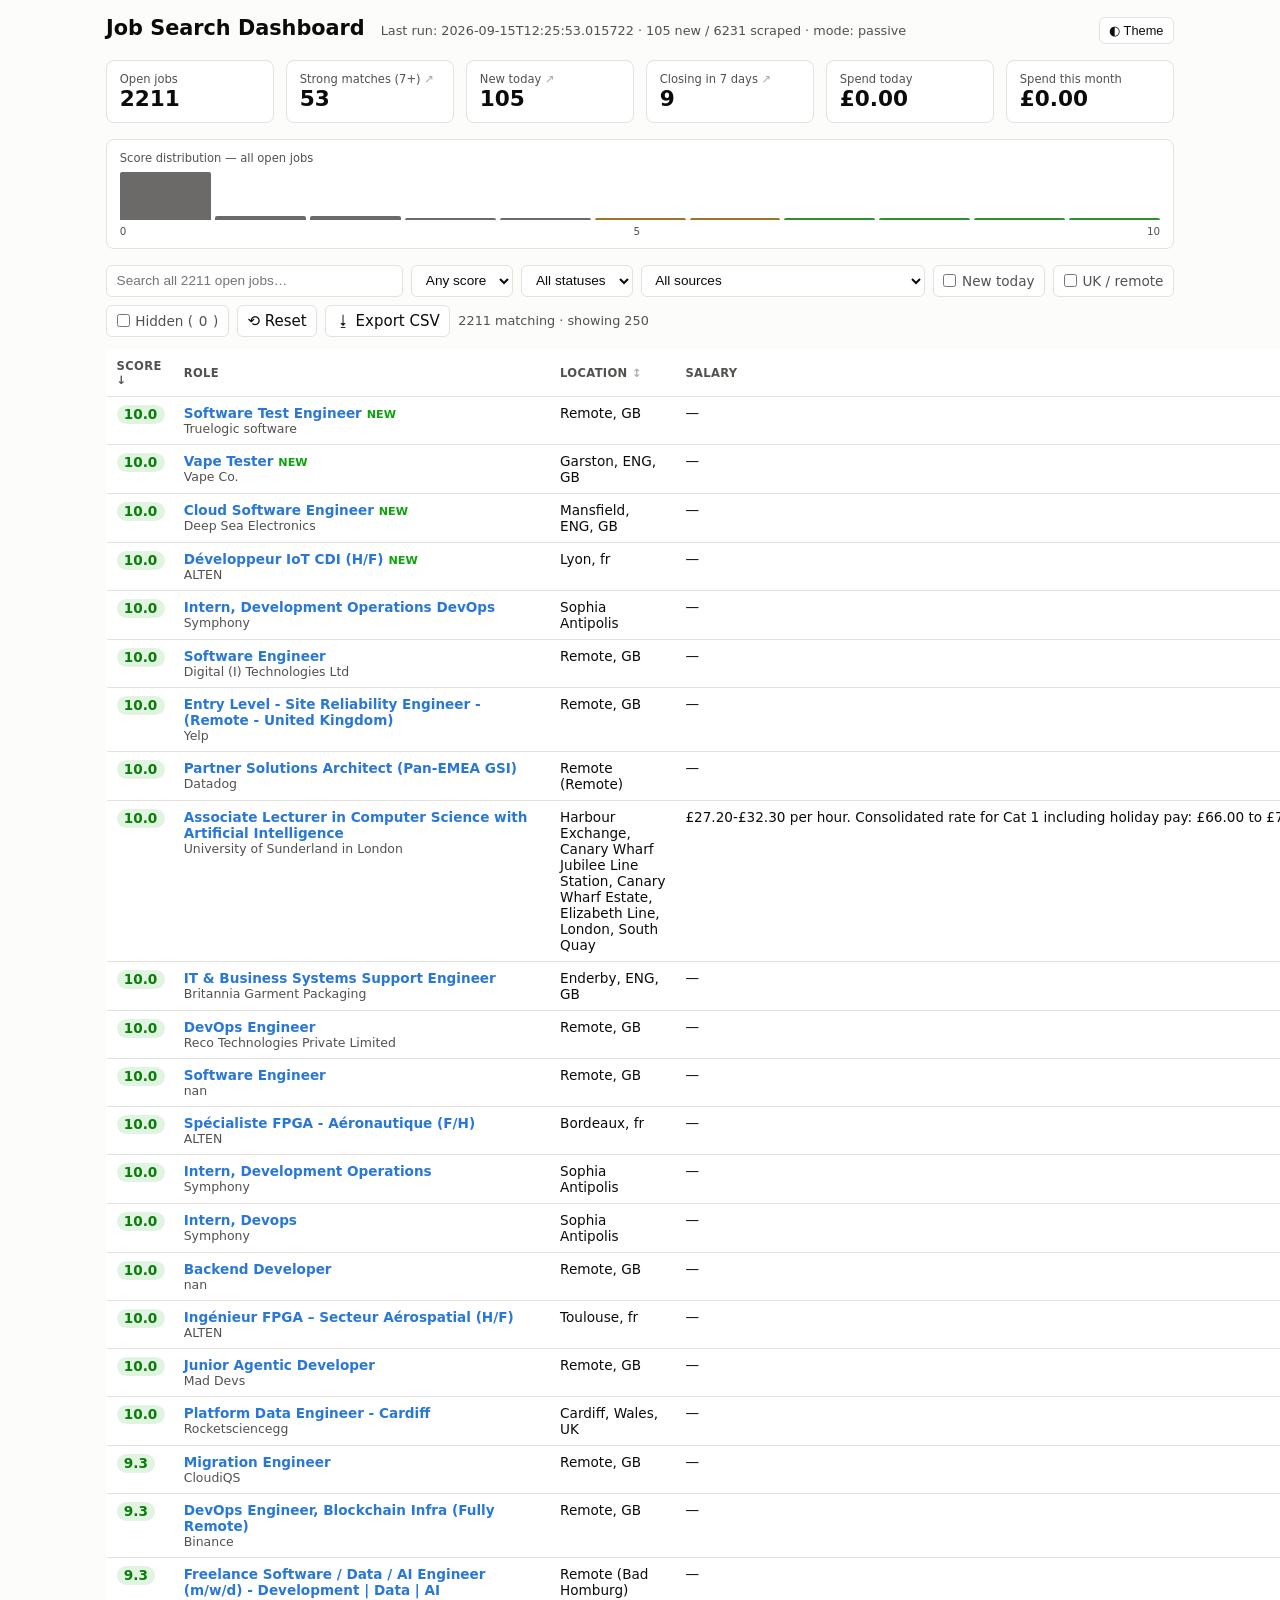
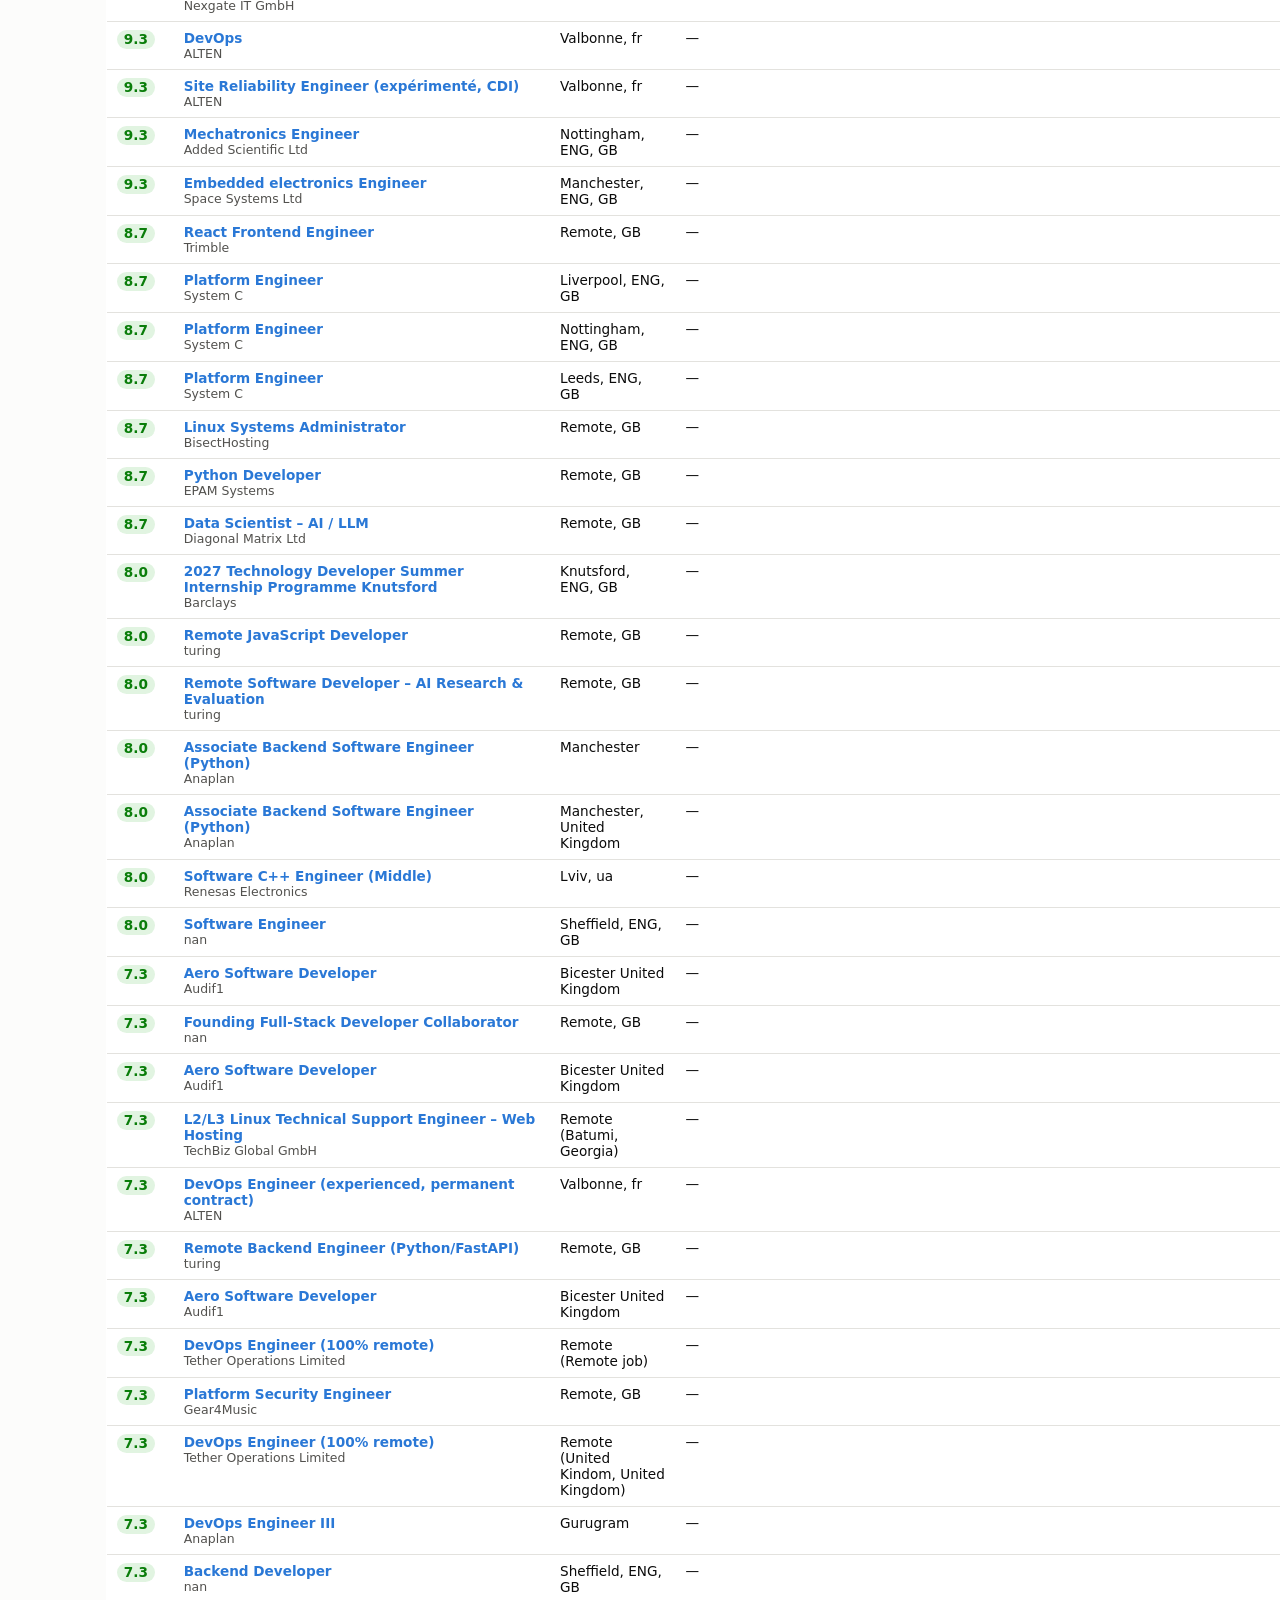
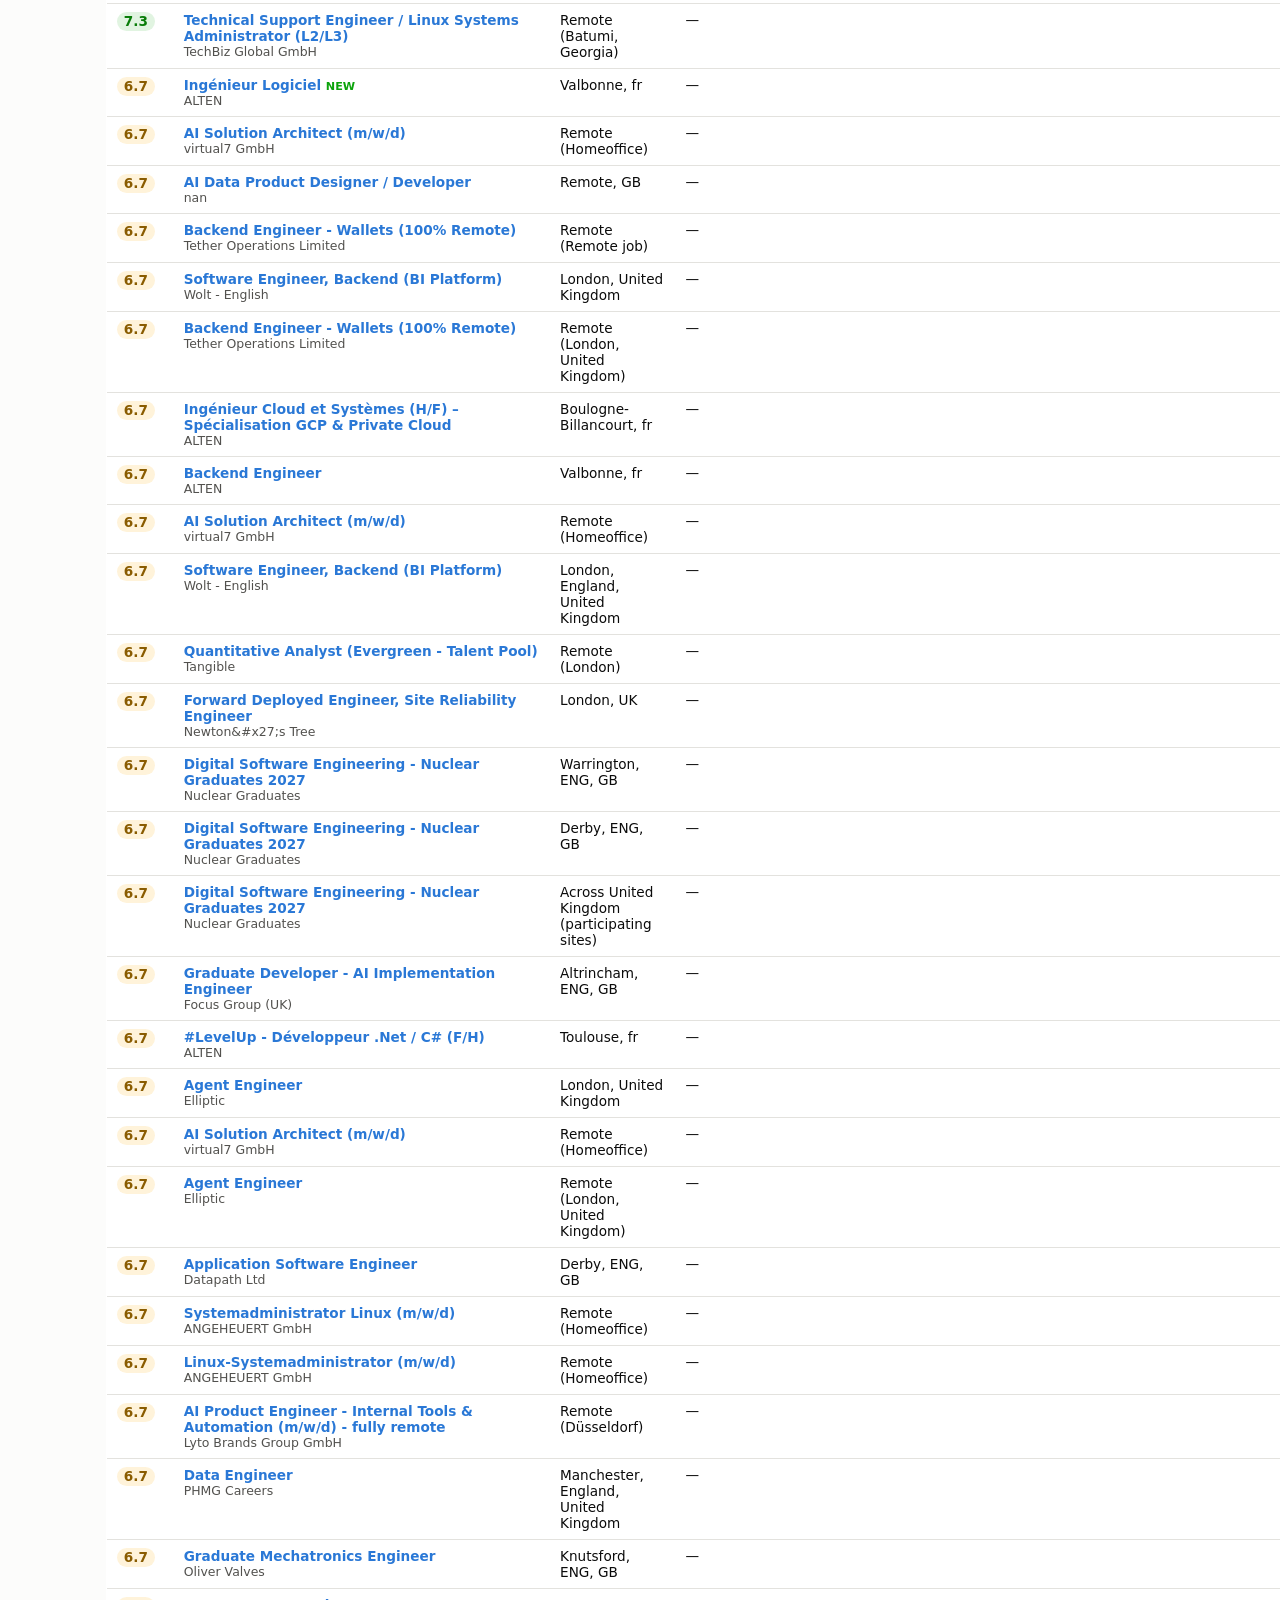
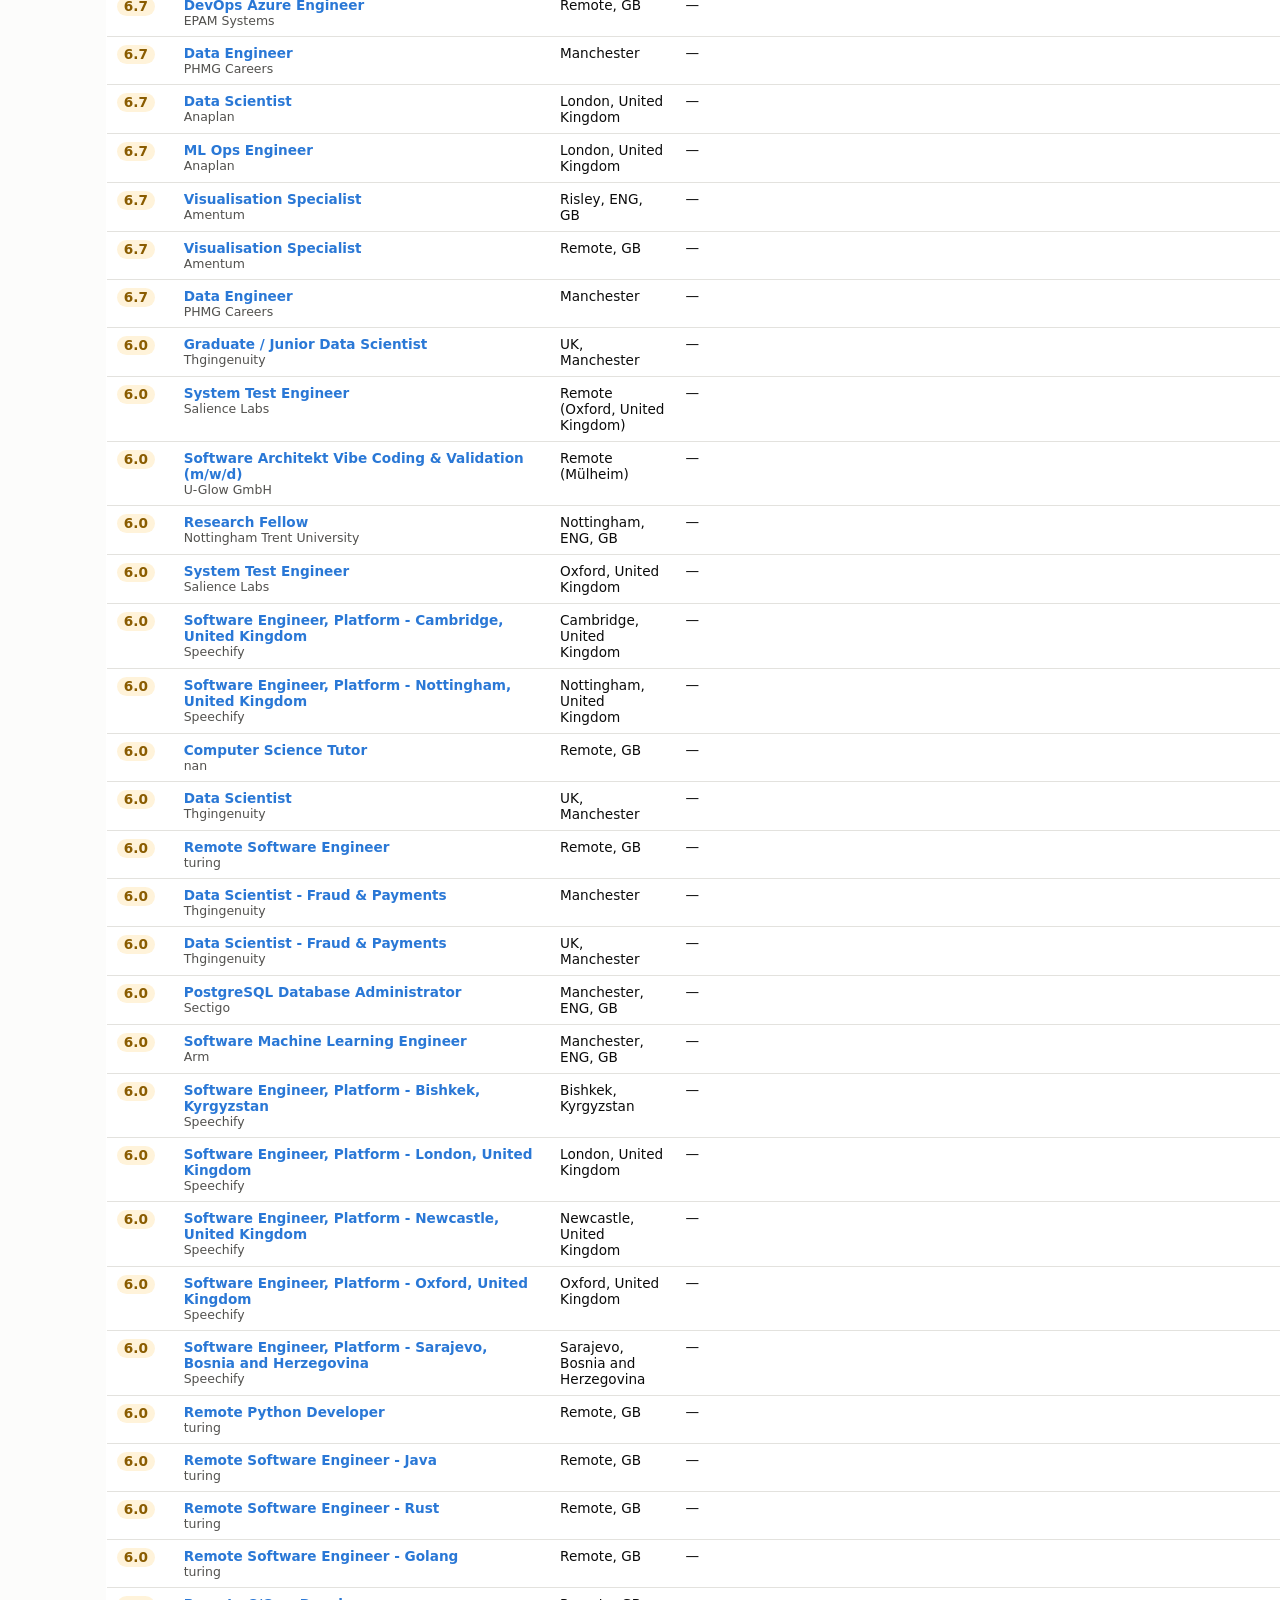
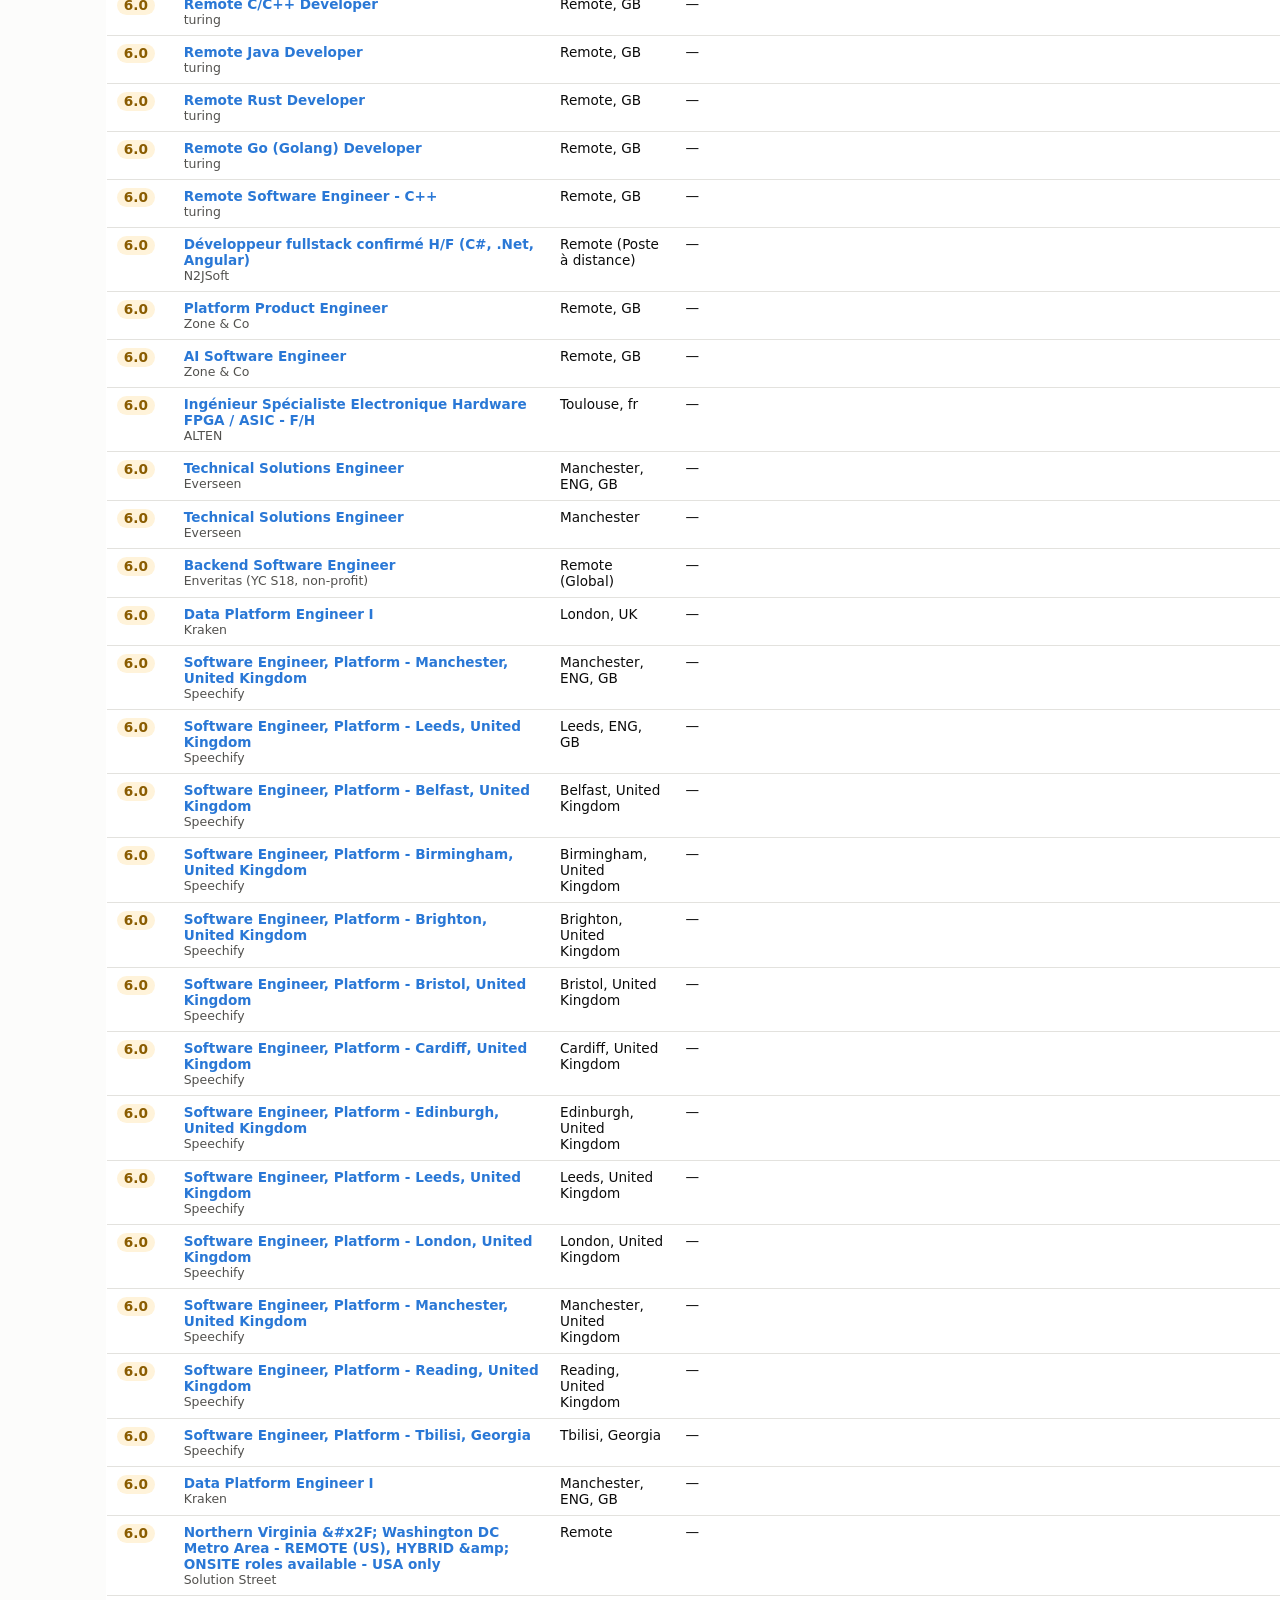
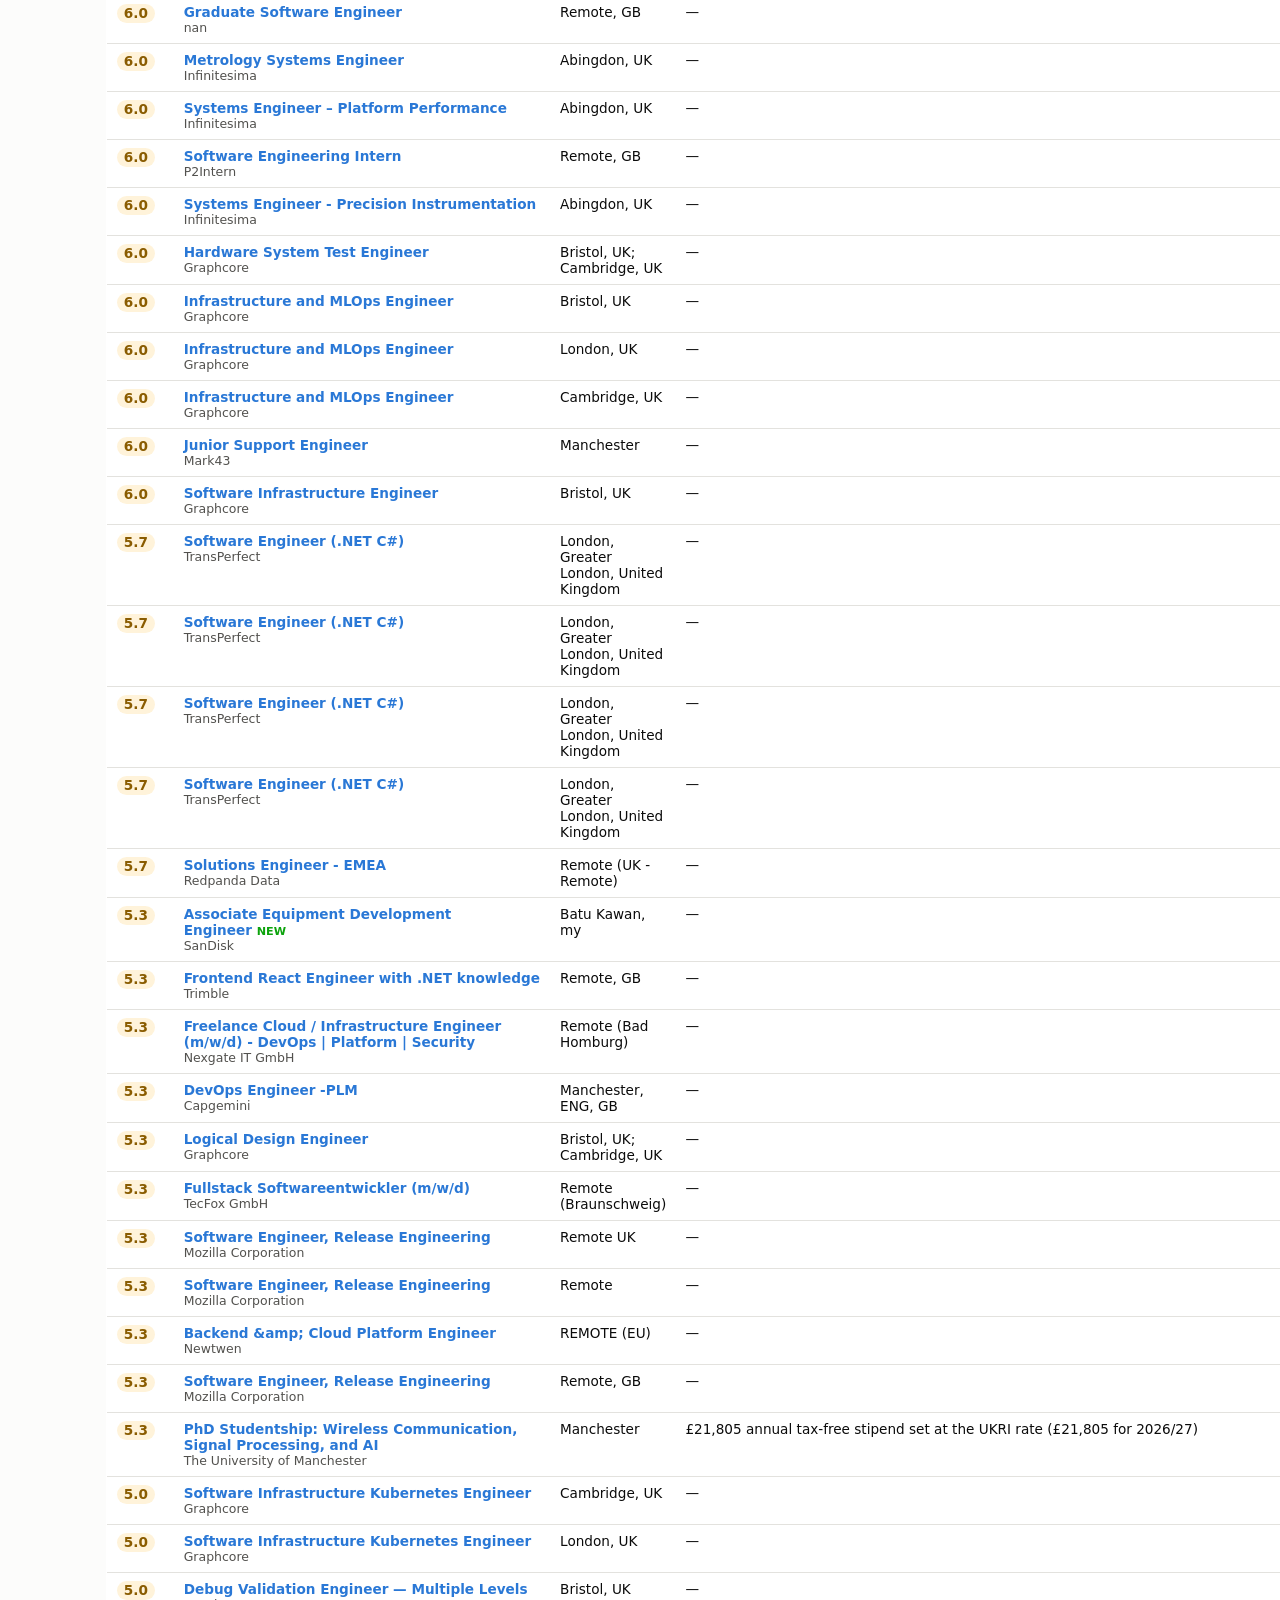
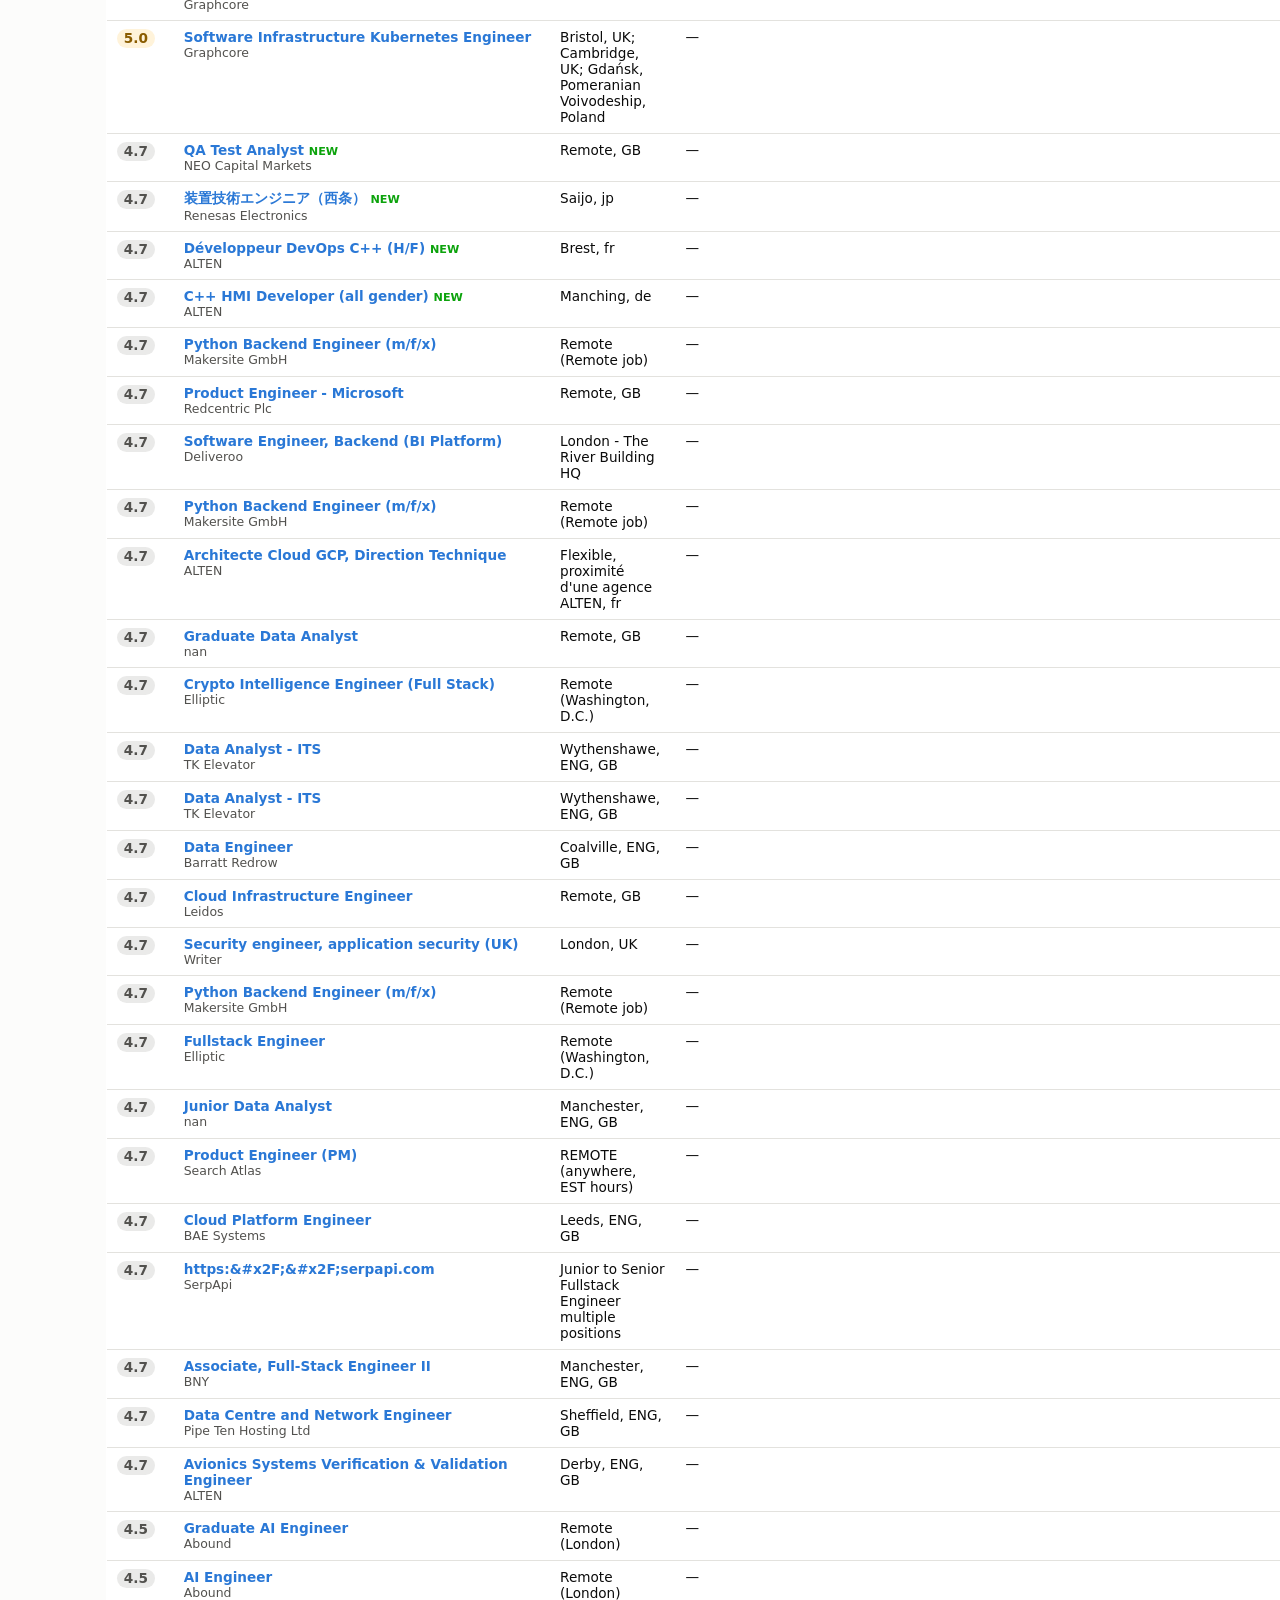
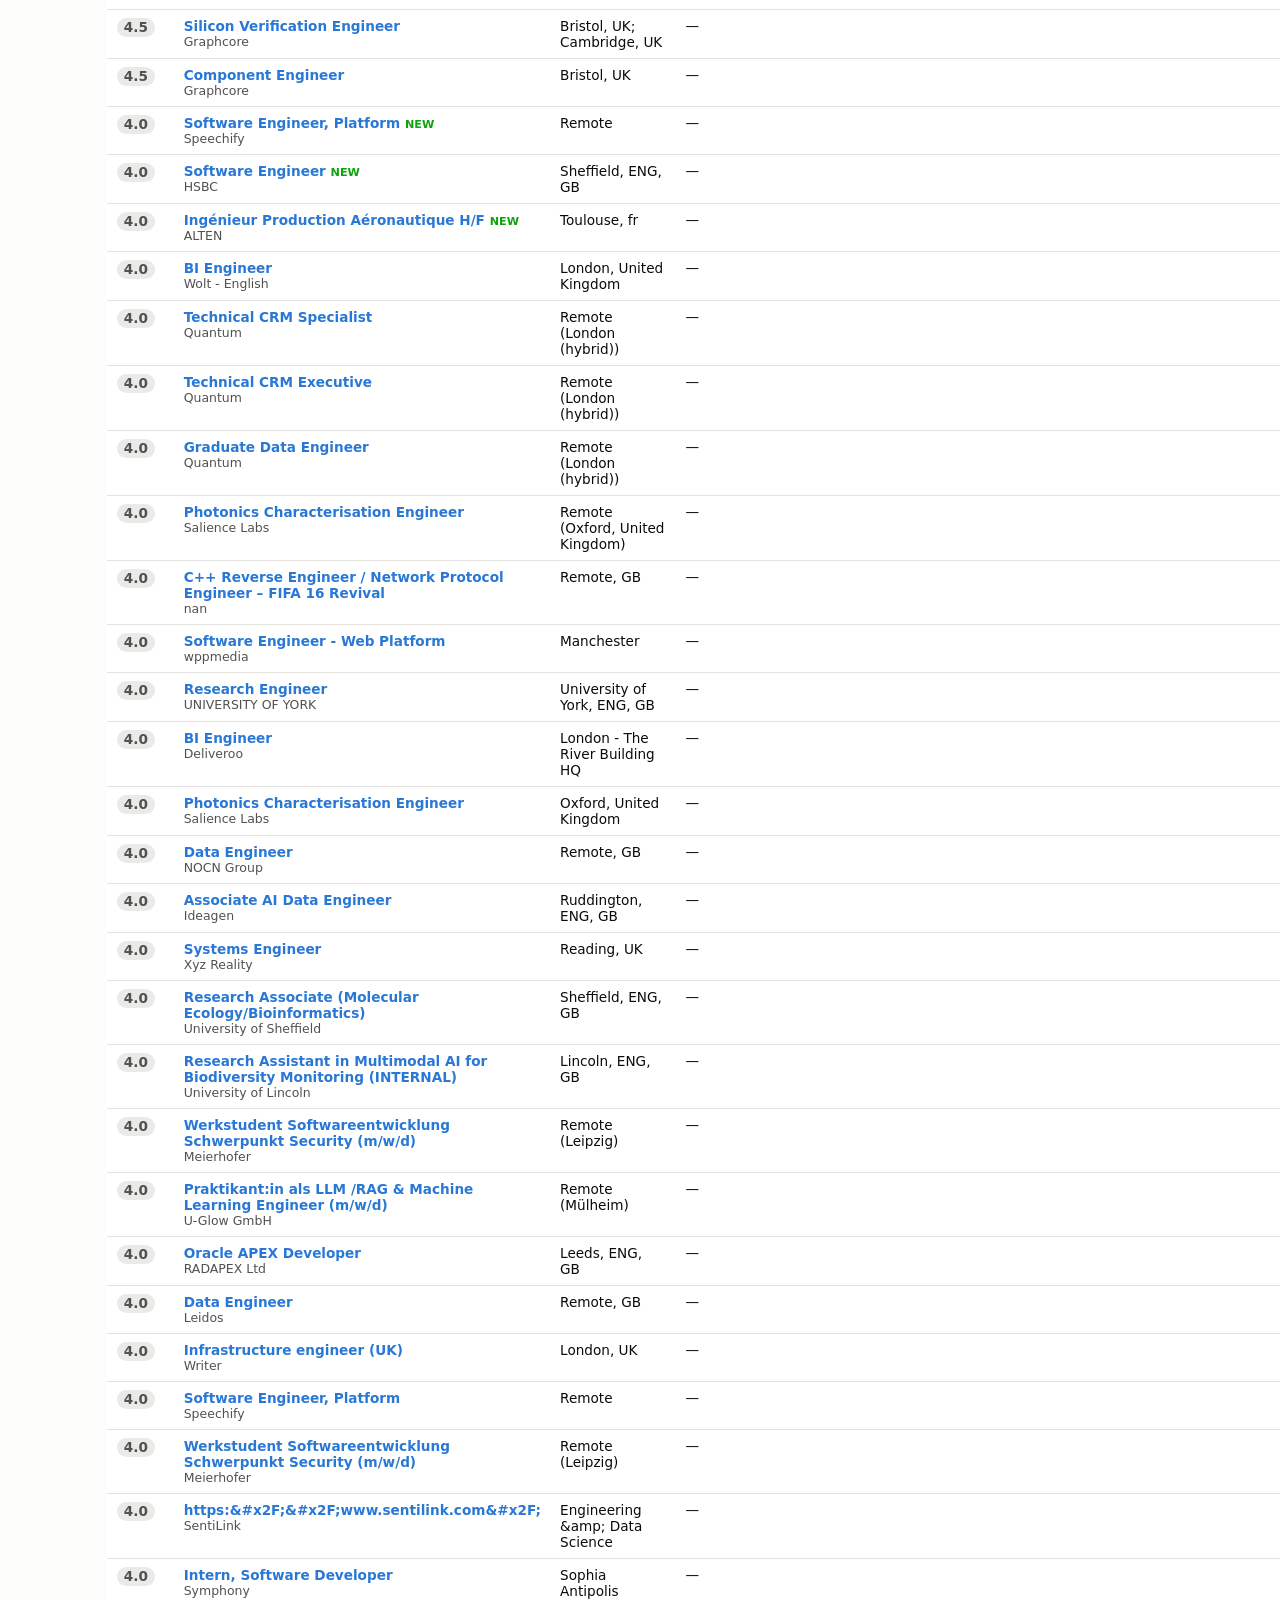
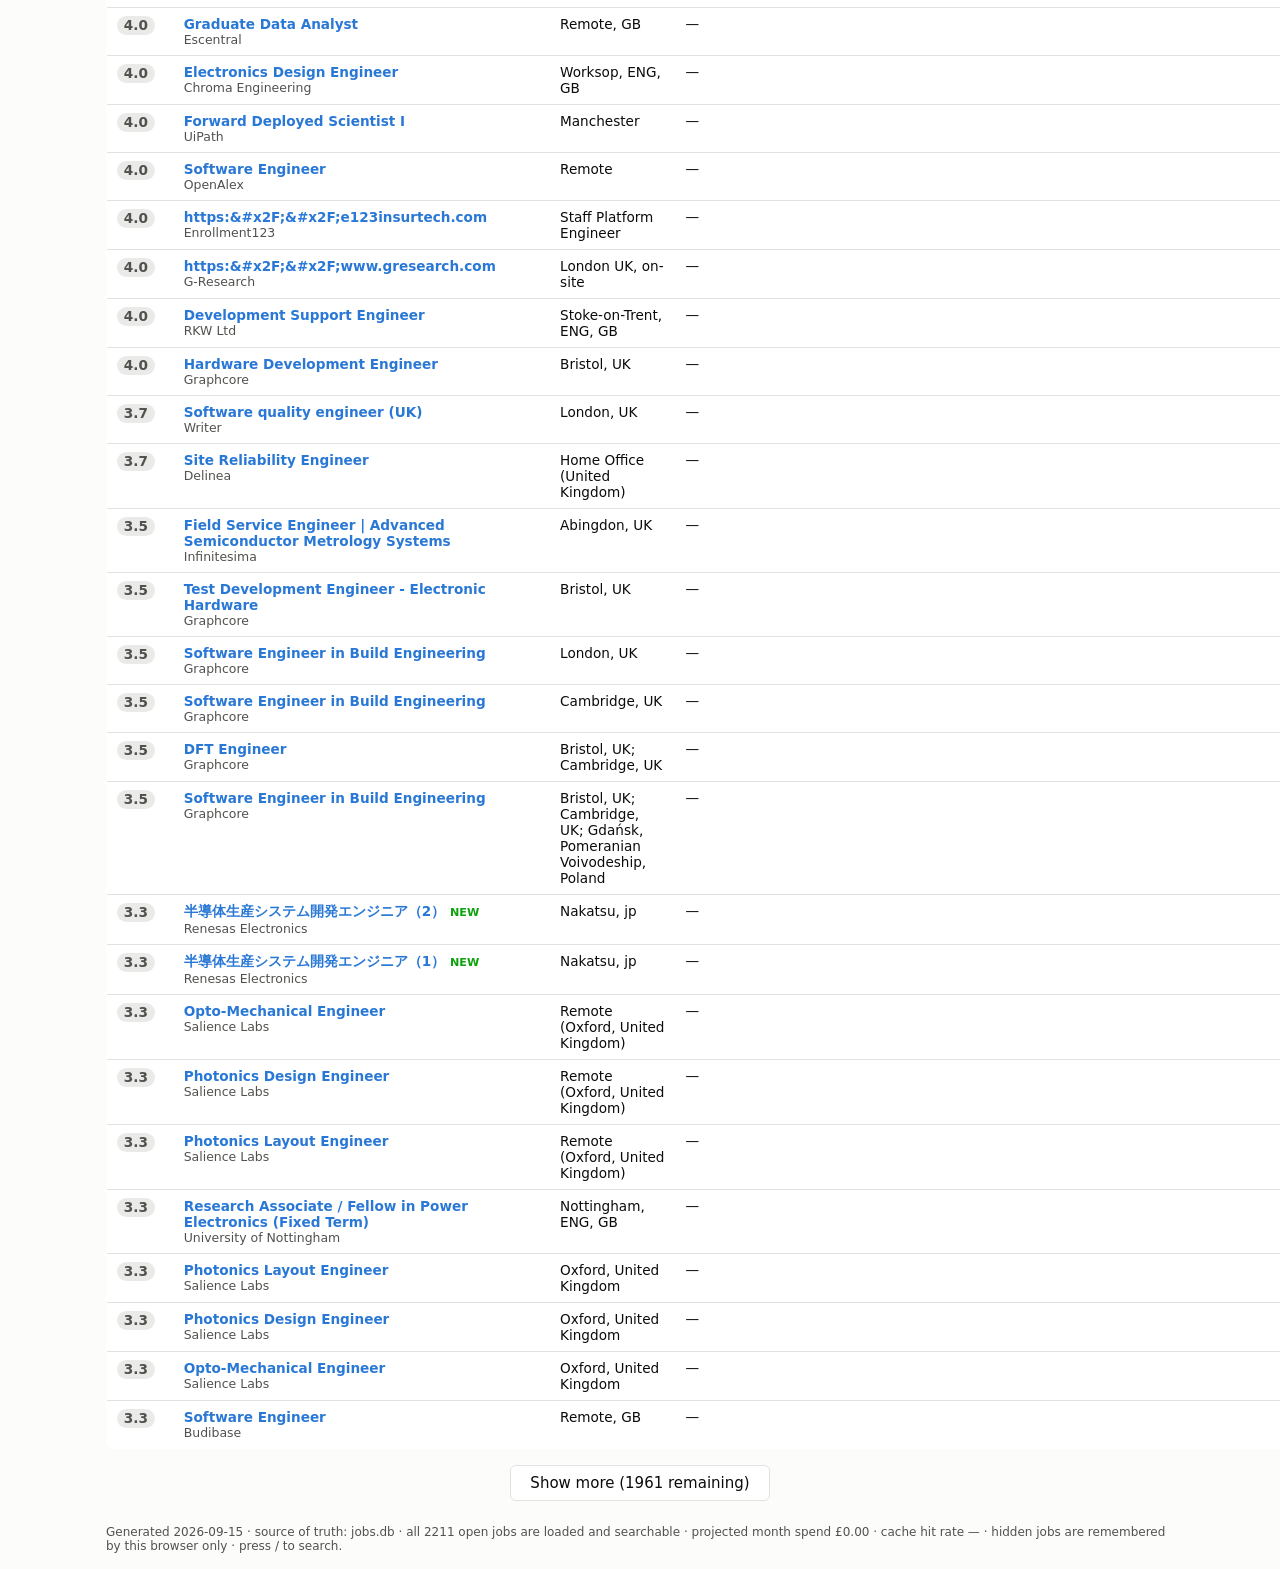
==== commit 1d0d97d7: "Update job search data from run 218" ====
--- a/data/dashboard.html
+++ b/data/dashboard.html
@@ -135,21 +135,21 @@
 <header>
 <h1>Job Search Dashboard</h1>
 <span class="sub">
-Last run: 2026-09-14T19:40:03.757150 ·
-54 new / 6303 scraped ·
+Last run: 2026-09-15T12:25:53.015722 ·
+105 new / 6231 scraped ·
 mode: passive
 </span>
 <button id="theme-toggle" type="button">◐ Theme</button>
 </header>
 
 <div class="tiles">
-<div class="tile"><div class="label">Open jobs</div><div class="value">2266</div></div>
+<div class="tile"><div class="label">Open jobs</div><div class="value">2211</div></div>
 <button class="tile" type="button" data-tile="strong" title="Filter to score 7+">
-<div class="label">Strong matches (7+)</div><div class="value">54</div></button>
+<div class="label">Strong matches (7+)</div><div class="value">53</div></button>
 <button class="tile" type="button" data-tile="new" title="Filter to jobs first seen today">
-<div class="label">New today</div><div class="value">174</div></button>
+<div class="label">New today</div><div class="value">105</div></button>
 <button class="tile" type="button" data-tile="closing" title="Sort by closing date">
-<div class="label">Closing in 7 days</div><div class="value">11</div></button>
+<div class="label">Closing in 7 days</div><div class="value">9</div></button>
 <div class="tile"><div class="label">Spend today</div><div class="value">£0.00</div></div>
 <div class="tile"><div class="label">Spend this month</div><div class="value">£0.00</div></div>
 </div>
@@ -161,7 +161,7 @@
 </div>
 
 <div class="controls">
-<input type="search" id="q" placeholder="Search all 2266 open jobs…" autocomplete="off">
+<input type="search" id="q" placeholder="Search all 2211 open jobs…" autocomplete="off">
 <select id="min-score" aria-label="Minimum score">
 <option value="">Any score</option>
 <option value="8">8+</option>
@@ -175,7 +175,7 @@
 </select>
 <select id="source" aria-label="Source">
 <option value="">All sources</option>
-<option value="arbeitnow">arbeitnow</option><option value="ashby:abound">ashby:abound</option><option value="ashby:elliptic">ashby:elliptic</option><option value="ashby:focus">ashby:focus</option><option value="ashby:light">ashby:light</option><option value="ashby:quantum">ashby:quantum</option><option value="ashby:redpanda-data">ashby:redpanda-data</option><option value="ashby:rocketsciencegg">ashby:rocketsciencegg</option><option value="ashby:salience-labs">ashby:salience-labs</option><option value="greenhouse:anaplan">greenhouse:anaplan</option><option value="greenhouse:coreweave">greenhouse:coreweave</option><option value="greenhouse:datadog">greenhouse:datadog</option><option value="greenhouse:enveritas">greenhouse:enveritas</option><option value="greenhouse:fractile">greenhouse:fractile</option><option value="greenhouse:graphcore">greenhouse:graphcore</option><option value="greenhouse:infinitesima">greenhouse:infinitesima</option><option value="greenhouse:mark43">greenhouse:mark43</option><option value="greenhouse:mozilla">greenhouse:mozilla</option><option value="greenhouse:nucleargraduates">greenhouse:nucleargraduates</option><option value="greenhouse:oliver">greenhouse:oliver</option><option value="greenhouse:phmg">greenhouse:phmg</option><option value="greenhouse:speechify">greenhouse:speechify</option><option value="greenhouse:symphony">greenhouse:symphony</option><option value="greenhouse:thgingenuity">greenhouse:thgingenuity</option><option value="greenhouse:waymo">greenhouse:waymo</option><option value="greenhouse:wolt">greenhouse:wolt</option><option value="hn_hiring">hn_hiring</option><option value="jobs_ac_uk">jobs_ac_uk</option><option value="jobspy">jobspy</option><option value="lever:reply">lever:reply</option><option value="recruitee:dtc">recruitee:dtc</option><option value="recruitee:ontargetcommunications">recruitee:ontargetcommunications</option><option value="recruitee:reco">recruitee:reco</option><option value="recruitee:shopwareag">recruitee:shopwareag</option><option value="recruitee:techbizglobal">recruitee:techbizglobal</option><option value="recruitee:tether">recruitee:tether</option><option value="recruitee:transperfect">recruitee:transperfect</option><option value="remotive">remotive</option><option value="smartrecruiters:alten">smartrecruiters:alten</option><option value="smartrecruiters:ncc">smartrecruiters:ncc</option><option value="smartrecruiters:renesaselectronics">smartrecruiters:renesaselectronics</option><option value="smartrecruiters:sandisk">smartrecruiters:sandisk</option><option value="smartrecruiters:sectigo">smartrecruiters:sectigo</option><option value="smartrecruiters:socotecukireland">smartrecruiters:socotecukireland</option><option value="smartrecruiters:ukatomicenergyauthority">smartrecruiters:ukatomicenergyauthority</option><option value="workday">workday</option>
+<option value="arbeitnow">arbeitnow</option><option value="ashby:abound">ashby:abound</option><option value="ashby:elliptic">ashby:elliptic</option><option value="ashby:focus">ashby:focus</option><option value="ashby:quantum">ashby:quantum</option><option value="ashby:redpanda-data">ashby:redpanda-data</option><option value="ashby:rocketsciencegg">ashby:rocketsciencegg</option><option value="ashby:salience-labs">ashby:salience-labs</option><option value="greenhouse:anaplan">greenhouse:anaplan</option><option value="greenhouse:coreweave">greenhouse:coreweave</option><option value="greenhouse:datadog">greenhouse:datadog</option><option value="greenhouse:enveritas">greenhouse:enveritas</option><option value="greenhouse:fractile">greenhouse:fractile</option><option value="greenhouse:graphcore">greenhouse:graphcore</option><option value="greenhouse:infinitesima">greenhouse:infinitesima</option><option value="greenhouse:mark43">greenhouse:mark43</option><option value="greenhouse:mozilla">greenhouse:mozilla</option><option value="greenhouse:nucleargraduates">greenhouse:nucleargraduates</option><option value="greenhouse:oliver">greenhouse:oliver</option><option value="greenhouse:phmg">greenhouse:phmg</option><option value="greenhouse:speechify">greenhouse:speechify</option><option value="greenhouse:symphony">greenhouse:symphony</option><option value="greenhouse:thgingenuity">greenhouse:thgingenuity</option><option value="greenhouse:waymo">greenhouse:waymo</option><option value="greenhouse:wolt">greenhouse:wolt</option><option value="hn_hiring">hn_hiring</option><option value="jobs_ac_uk">jobs_ac_uk</option><option value="jobspy">jobspy</option><option value="lever:reply">lever:reply</option><option value="recruitee:dtc">recruitee:dtc</option><option value="recruitee:ontargetcommunications">recruitee:ontargetcommunications</option><option value="recruitee:reco">recruitee:reco</option><option value="recruitee:shopwareag">recruitee:shopwareag</option><option value="recruitee:techbizglobal">recruitee:techbizglobal</option><option value="recruitee:tether">recruitee:tether</option><option value="recruitee:transperfect">recruitee:transperfect</option><option value="remotive">remotive</option><option value="smartrecruiters:alten">smartrecruiters:alten</option><option value="smartrecruiters:ncc">smartrecruiters:ncc</option><option value="smartrecruiters:renesaselectronics">smartrecruiters:renesaselectronics</option><option value="smartrecruiters:sandisk">smartrecruiters:sandisk</option><option value="smartrecruiters:sectigo">smartrecruiters:sectigo</option><option value="smartrecruiters:socotecukireland">smartrecruiters:socotecukireland</option><option value="smartrecruiters:ukatomicenergyauthority">smartrecruiters:ukatomicenergyauthority</option><option value="workday">workday</option>
 </select>
 <label class="chk"><input type="checkbox" id="new-only"> New today</label>
 <label class="chk" title="Keep jobs that are remote, geocoded inside the UK, or have an unknown location">
@@ -206,8 +206,8 @@
 <noscript><p>This dashboard needs JavaScript to display the job table.</p></noscript>
 
 <footer>
-Generated 2026-09-14 · source of truth: jobs.db · all
-2266 open jobs are loaded and searchable ·
+Generated 2026-09-15 · source of truth: jobs.db · all
+2211 open jobs are loaded and searchable ·
 projected month spend £0.00 · cache hit rate — ·
 hidden jobs are remembered by this browser only · press / to search.
 </footer>
@@ -215,7 +215,7 @@
 
 <button id="scroll-top" type="button" title="Back to top" hidden>↑</button>
 
-<script type="application/json" id="job-data">[{"closes": "", "company": "Symphony", "conf": 0.3, "kw": "Python, Docker, Kubernetes, Git, C", "location": "Sophia Antipolis", "new": 0, "reason": "", "remote": 0, "salary": "", "score": 10.0, "seen": "2026-09-11", "soon": 0, "source": "greenhouse:symphony", "status": "new", "title": "Intern, Development Operations DevOps", "uk": null, "url": "https://symphony.com/company/apply?gh_jid=8121110"}, {"closes": "", "company": "Digital (I) Technologies Ltd", "conf": 0.3, "kw": "Python, SQL, MySQL, Git, C", "location": "Remote, GB", "new": 0, "reason": "", "remote": 1, "salary": "", "score": 10.0, "seen": "2026-09-11", "soon": 0, "source": "jobspy", "status": "new", "title": "Software Engineer", "uk": 1, "url": "https://uk.indeed.com/viewjob?jk=cda543c2eb9289e8"}, {"closes": "", "company": "Yelp", "conf": 0.3, "kw": "Python, MySQL, Docker, Kubernetes, Git", "location": "Remote, GB", "new": 0, "reason": "", "remote": 1, "salary": "", "score": 10.0, "seen": "2026-09-10", "soon": 0, "source": "jobspy", "status": "new", "title": "Entry Level - Site Reliability Engineer - (Remote - United Kingdom)", "uk": 1, "url": "https://uk.indeed.com/viewjob?jk=2ac22682bb8d67c1"}, {"closes": "", "company": "Datadog", "conf": 0.3, "kw": "Python, Docker, Kubernetes, C, JavaScript", "location": "Remote (Remote)", "new": 0, "reason": "", "remote": 1, "salary": "", "score": 10.0, "seen": "2026-09-10", "soon": 0, "source": "arbeitnow", "status": "new", "title": "Partner Solutions Architect (Pan-EMEA GSI)", "uk": 1, "url": "https://www.arbeitnow.com/jobs/companies/datadog/remote-partner-solutions-architect-pan-emea-gsi-342806"}, {"closes": "2026-09-10", "company": "University of Sunderland in London", "conf": 0.3, "kw": "Python, SQL, Docker, Kubernetes, Git", "location": "Harbour Exchange, Canary Wharf Jubilee Line Station, Canary Wharf Estate, Elizabeth Line, London, South Quay", "new": 0, "reason": "", "remote": 0, "salary": "\u00a327.20-\u00a332.30 per hour. Consolidated rate for Cat 1 including holiday pay: \u00a366.00 to \u00a378.39.", "score": 10.0, "seen": "2026-09-09", "soon": 1, "source": "jobs_ac_uk", "status": "new", "title": "Associate Lecturer in Computer Science with Artificial Intelligence", "uk": null, "url": "https://www.jobs.ac.uk/job/DST087/associate-lecturer-in-computer-science-with-artificial-intelligence"}, {"closes": "", "company": "Britannia Garment Packaging", "conf": 0.3, "kw": "Python, SQL, Docker, Git, C", "location": "Enderby, ENG, GB", "new": 0, "reason": "", "remote": 0, "salary": "", "score": 10.0, "seen": "2026-09-09", "soon": 0, "source": "jobspy", "status": "new", "title": "IT \u0026 Business Systems Support Engineer", "uk": 1, "url": "https://uk.indeed.com/viewjob?jk=4f17fc12fd05725d"}, {"closes": "", "company": "Reco Technologies Private Limited", "conf": 0.3, "kw": "Python, SQL, MySQL, Docker, Kubernetes", "location": "Remote, GB", "new": 0, "reason": "", "remote": 1, "salary": "", "score": 10.0, "seen": "2026-09-07", "soon": 0, "source": "jobspy", "status": "new", "title": "DevOps Engineer", "uk": 1, "url": "https://uk.indeed.com/viewjob?jk=34c2cbb2900ce8f0"}, {"closes": "", "company": "nan", "conf": 0.3, "kw": "Python, SQL, MySQL, Git, C", "location": "Remote, GB", "new": 0, "reason": "", "remote": 1, "salary": "", "score": 10.0, "seen": "2026-09-06", "soon": 0, "source": "jobspy", "status": "new", "title": "Software Engineer", "uk": 1, "url": "https://uk.indeed.com/viewjob?jk=b11ea3ca266507e5"}, {"closes": "", "company": "ALTEN", "conf": 0.3, "kw": "Python, Verilog, FPGA, Vivado, C", "location": "Bordeaux, fr", "new": 0, "reason": "", "remote": 0, "salary": "", "score": 10.0, "seen": "2026-09-04", "soon": 0, "source": "smartrecruiters:alten", "status": "new", "title": "Sp\u00e9cialiste FPGA - A\u00e9ronautique (F/H)", "uk": null, "url": "https://jobs.smartrecruiters.com/alten/744000147500439"}, {"closes": "", "company": "Symphony", "conf": 0.3, "kw": "Python, Docker, Kubernetes, Git, C", "location": "Sophia Antipolis", "new": 0, "reason": "", "remote": 0, "salary": "", "score": 10.0, "seen": "2026-09-04", "soon": 0, "source": "greenhouse:symphony", "status": "new", "title": "Intern, Development Operations", "uk": null, "url": "https://symphony.com/company/apply?gh_jid=8121110"}, {"closes": "", "company": "Symphony", "conf": 0.3, "kw": "Python, Docker, Kubernetes, Git, C", "location": "Sophia Antipolis", "new": 0, "reason": "", "remote": 0, "salary": "", "score": 10.0, "seen": "2026-09-03", "soon": 0, "source": "greenhouse:symphony", "status": "new", "title": "Intern, Devops", "uk": null, "url": "https://symphony.com/company/apply?gh_jid=8121110"}, {"closes": "", "company": "nan", "conf": 0.3, "kw": "Python, SQL, Docker, Kubernetes, Git", "location": "Remote, GB", "new": 0, "reason": "", "remote": 1, "salary": "", "score": 10.0, "seen": "2026-09-03", "soon": 0, "source": "jobspy", "status": "new", "title": "Backend Developer", "uk": 1, "url": "https://uk.indeed.com/viewjob?jk=48de68ae130e0839"}, {"closes": "", "company": "ALTEN", "conf": 0.3, "kw": "Python, Verilog, FPGA, Vivado, C", "location": "Toulouse, fr", "new": 0, "reason": "", "remote": 0, "salary": "", "score": 10.0, "seen": "2026-09-02", "soon": 0, "source": "smartrecruiters:alten", "status": "new", "title": "Ing\u00e9nieur FPGA \u2013 Secteur A\u00e9rospatial (H/F)", "uk": null, "url": "https://jobs.smartrecruiters.com/alten/744000146913689"}, {"closes": "", "company": "Space Systems Ltd", "conf": 0.3, "kw": "FPGA, STM32, Git, C, embedded systems", "location": "Manchester, ENG, GB", "new": 0, "reason": "", "remote": 0, "salary": "", "score": 10.0, "seen": "2026-08-29", "soon": 0, "source": "jobspy", "status": "new", "title": "FPGA Embedded Engineer", "uk": 1, "url": "https://uk.indeed.com/viewjob?jk=aab0c9596e03309a"}, {"closes": "", "company": "Mad Devs", "conf": 0.3, "kw": "Python, Docker, Git, C, JavaScript", "location": "Remote, GB", "new": 0, "reason": "", "remote": 1, "salary": "", "score": 10.0, "seen": "2026-08-22", "soon": 0, "source": "jobspy", "status": "new", "title": "Junior Agentic Developer", "uk": 1, "url": "https://uk.indeed.com/viewjob?jk=758ec6a7cfddf061"}, {"closes": "", "company": "Rocketsciencegg", "conf": 0.3, "kw": "Python, SQL, MySQL, Docker, Kubernetes", "location": "Cardiff, Wales, UK", "new": 0, "reason": "", "remote": 0, "salary": "", "score": 10.0, "seen": "2026-08-20", "soon": 0, "source": "ashby:rocketsciencegg", "status": "new", "title": "Platform Data Engineer - Cardiff", "uk": null, "url": "https://jobs.ashbyhq.com/rocketsciencegg/5022bfee-d8a2-41df-adac-6656364d106c"}, {"closes": "", "company": "CloudiQS", "conf": 0.3, "kw": "Python, SQL, MySQL, Kubernetes, Linux", "location": "Remote, GB", "new": 0, "reason": "", "remote": 1, "salary": "", "score": 9.3, "seen": "2026-09-12", "soon": 0, "source": "jobspy", "status": "new", "title": "Migration Engineer", "uk": 1, "url": "https://uk.indeed.com/viewjob?jk=50c04b08f4633b17"}, {"closes": "", "company": "Binance", "conf": 0.3, "kw": "Python, Docker, Kubernetes, Git, Linux", "location": "Remote, GB", "new": 0, "reason": "", "remote": 1, "salary": "", "score": 9.3, "seen": "2026-09-12", "soon": 0, "source": "jobspy", "status": "new", "title": "DevOps Engineer, Blockchain Infra (Fully Remote)", "uk": 1, "url": "https://uk.indeed.com/viewjob?jk=c8b1ca23e5d95920"}, {"closes": "", "company": "Nexgate IT GmbH", "conf": 0.3, "kw": "Python, C, JavaScript, backend development, React", "location": "Remote (Bad Homburg)", "new": 0, "reason": "", "remote": 1, "salary": "", "score": 9.3, "seen": "2026-09-12", "soon": 0, "source": "arbeitnow", "status": "new", "title": "Freelance Software  / Data / AI Engineer (m/w/d) - Development | Data | AI", "uk": null, "url": "https://www.arbeitnow.com/jobs/companies/nexgate-it-gmbh/freelance-software-data-ai-engineer-development-data-ai-bad-homburg-260868"}, {"closes": "", "company": "ALTEN", "conf": 0.3, "kw": "Python, SQL, Docker, Kubernetes, Linux", "location": "Valbonne, fr", "new": 0, "reason": "", "remote": 0, "salary": "", "score": 9.3, "seen": "2026-09-10", "soon": 0, "source": "smartrecruiters:alten", "status": "new", "title": "DevOps", "uk": null, "url": "https://jobs.smartrecruiters.com/alten/744000148811484"}, {"closes": "", "company": "ALTEN", "conf": 0.3, "kw": "Python, SQL, Docker, Kubernetes, Linux", "location": "Valbonne, fr", "new": 0, "reason": "", "remote": 0, "salary": "", "score": 9.3, "seen": "2026-09-08", "soon": 0, "source": "smartrecruiters:alten", "status": "new", "title": "Site Reliability Engineer (exp\u00e9riment\u00e9, CDI)", "uk": null, "url": "https://jobs.smartrecruiters.com/alten/744000148254010"}, {"closes": "", "company": "Added Scientific Ltd", "conf": 0.3, "kw": "Python, SolidWorks, C, embedded systems, CAD", "location": "Nottingham, ENG, GB", "new": 0, "reason": "", "remote": 0, "salary": "", "score": 9.3, "seen": "2026-09-07", "soon": 0, "source": "jobspy", "status": "new", "title": "Mechatronics Engineer", "uk": 1, "url": "https://uk.indeed.com/viewjob?jk=d58a3ee2e73de1b5"}, {"closes": "", "company": "Space Systems Ltd", "conf": 0.3, "kw": "STM32, Git, C, embedded systems, technical writing", "location": "Manchester, ENG, GB", "new": 0, "reason": "", "remote": 0, "salary": "", "score": 9.3, "seen": "2026-09-02", "soon": 0, "source": "jobspy", "status": "new", "title": "Embedded electronics Engineer", "uk": 1, "url": "https://uk.indeed.com/viewjob?jk=aab0c9596e03309a"}, {"closes": "", "company": "Trimble", "conf": 0.3, "kw": "SQL, API integration, Git, C, React", "location": "Remote, GB", "new": 1, "reason": "", "remote": 1, "salary": "", "score": 8.7, "seen": "2026-09-14", "soon": 0, "source": "jobspy", "status": "new", "title": "React Frontend Engineer", "uk": 1, "url": "https://uk.indeed.com/viewjob?jk=3a25f47103177327"}, {"closes": "", "company": "System C", "conf": 0.3, "kw": "SQL, Docker, Kubernetes, C, CI/CD", "location": "Liverpool, ENG, GB", "new": 0, "reason": "", "remote": 0, "salary": "", "score": 8.7, "seen": "2026-09-08", "soon": 0, "source": "jobspy", "status": "new", "title": "Platform Engineer", "uk": 1, "url": "https://uk.indeed.com/viewjob?jk=c126638564f892ba"}, {"closes": "", "company": "System C", "conf": 0.3, "kw": "SQL, Docker, Kubernetes, C, CI/CD", "location": "Nottingham, ENG, GB", "new": 0, "reason": "", "remote": 0, "salary": "", "score": 8.7, "seen": "2026-09-08", "soon": 0, "source": "jobspy", "status": "new", "title": "Platform Engineer", "uk": 1, "url": "https://uk.indeed.com/viewjob?jk=b93696077d399be7"}, {"closes": "", "company": "System C", "conf": 0.3, "kw": "SQL, Docker, Kubernetes, C, CI/CD", "location": "Leeds, ENG, GB", "new": 0, "reason": "", "remote": 0, "salary": "", "score": 8.7, "seen": "2026-09-08", "soon": 0, "source": "jobspy", "status": "new", "title": "Platform Engineer", "uk": 1, "url": "https://uk.indeed.com/viewjob?jk=b34f689efd0105ae"}, {"closes": "", "company": "BisectHosting", "conf": 0.3, "kw": "Python, MySQL, Docker, Kubernetes, Linux", "location": "Remote, GB", "new": 0, "reason": "", "remote": 1, "salary": "", "score": 8.7, "seen": "2026-09-03", "soon": 0, "source": "jobspy", "status": "new", "title": "Linux Systems Administrator", "uk": 1, "url": "https://uk.indeed.com/viewjob?jk=726f71895aafdc06"}, {"closes": "", "company": "EPAM Systems", "conf": 0.3, "kw": "Python, SQL, Docker, Kubernetes, CI/CD", "location": "Remote, GB", "new": 0, "reason": "", "remote": 1, "salary": "", "score": 8.7, "seen": "2026-09-02", "soon": 0, "source": "jobspy", "status": "new", "title": "Python Developer", "uk": 1, "url": "https://uk.indeed.com/viewjob?jk=949481ccbbfbc71e"}, {"closes": "", "company": "Diagonal Matrix Ltd", "conf": 0.3, "kw": "Python, SQL, Docker, Git, data analysis", "location": "Remote, GB", "new": 0, "reason": "", "remote": 1, "salary": "", "score": 8.7, "seen": "2026-08-19", "soon": 0, "source": "jobspy", "status": "new", "title": "Data Scientist \u2013 AI / LLM", "uk": 1, "url": "https://uk.indeed.com/viewjob?jk=56bf3e2db1c09b7c"}, {"closes": "", "company": "Barclays", "conf": 0.3, "kw": "Python, SQL, C, JavaScript", "location": "Knutsford, ENG, GB", "new": 0, "reason": "", "remote": 0, "salary": "", "score": 8.0, "seen": "2026-09-10", "soon": 0, "source": "jobspy", "status": "new", "title": "2027 Technology Developer Summer Internship Programme Knutsford", "uk": 1, "url": "https://uk.indeed.com/viewjob?jk=062c85933abfb080"}, {"closes": "", "company": "turing", "conf": 0.3, "kw": "Python, C, JavaScript, backend development", "location": "Remote, GB", "new": 0, "reason": "", "remote": 1, "salary": "", "score": 8.0, "seen": "2026-09-07", "soon": 0, "source": "jobspy", "status": "new", "title": "Remote JavaScript Developer", "uk": 1, "url": "https://uk.indeed.com/viewjob?jk=5a5d97c893bd7b87"}, {"closes": "", "company": "turing", "conf": 0.3, "kw": "Python, C, JavaScript, backend development", "location": "Remote, GB", "new": 0, "reason": "", "remote": 1, "salary": "", "score": 8.0, "seen": "2026-09-07", "soon": 0, "source": "jobspy", "status": "new", "title": "Remote Software Developer \u2013 AI Research \u0026 Evaluation", "uk": 1, "url": "https://uk.indeed.com/viewjob?jk=49fd774cb3c2f332"}, {"closes": "", "company": "Anaplan", "conf": 0.3, "kw": "Python, SQL, Git, C", "location": "Manchester", "new": 0, "reason": "", "remote": 0, "salary": "", "score": 8.0, "seen": "2026-09-06", "soon": 0, "source": "arbeitnow", "status": "new", "title": "Associate Backend Software Engineer (Python)", "uk": 1, "url": "https://www.arbeitnow.co.uk/jobs/companies/anaplan/associate-backend-software-engineer-python-manchester-430147"}, {"closes": "", "company": "Anaplan", "conf": 0.3, "kw": "Python, SQL, Git, C", "location": "Manchester, United Kingdom", "new": 0, "reason": "", "remote": 0, "salary": "", "score": 8.0, "seen": "2026-09-04", "soon": 0, "source": "greenhouse:anaplan", "status": "new", "title": "Associate Backend Software Engineer (Python)", "uk": null, "url": "https://job-boards.greenhouse.io/anaplan/jobs/8579820002"}, {"closes": "", "company": "Renesas Electronics", "conf": 0.3, "kw": "Verilog, FPGA, C, Linux, CI/CD", "location": "Lviv, ua", "new": 0, "reason": "", "remote": 0, "salary": "", "score": 8.0, "seen": "2026-09-02", "soon": 0, "source": "smartrecruiters:renesaselectronics", "status": "new", "title": "Software C++ Engineer (Middle)", "uk": null, "url": "https://jobs.smartrecruiters.com/renesaselectronics/744000146958379"}, {"closes": "", "company": "BBHT Beratungsgesellschaft mbH \u0026 Co. KG", "conf": 0.3, "kw": "SQL, Docker, Kubernetes, Git", "location": "Remote (Homeoffice)", "new": 0, "reason": "", "remote": 1, "salary": "", "score": 8.0, "seen": "2026-09-01", "soon": 0, "source": "arbeitnow", "status": "new", "title": "Java Softwareentwickler - Backend \u0026 Microservices (w/m/d)", "uk": null, "url": "https://www.arbeitnow.com/jobs/companies/bbht-beratungsgesellschaft-mbh-co-kg/remote-java-softwareentwickler-backend-microservices-munster-41598"}, {"closes": "", "company": "nan", "conf": 0.3, "kw": "SQL, Git, C, JavaScript", "location": "Sheffield, ENG, GB", "new": 0, "reason": "", "remote": 0, "salary": "", "score": 8.0, "seen": "2026-08-29", "soon": 0, "source": "jobspy", "status": "new", "title": "Software Engineer", "uk": 1, "url": "https://uk.indeed.com/viewjob?jk=139e732c89cbcc6a"}, {"closes": "", "company": "Audif1", "conf": 0.3, "kw": "Python, Kubernetes, JavaScript, Linux, data analysis", "location": "Bicester United Kingdom", "new": 1, "reason": "", "remote": 0, "salary": "", "score": 7.3, "seen": "2026-09-14", "soon": 0, "source": "arbeitnow", "status": "new", "title": "Aero Software Developer", "uk": null, "url": "https://www.arbeitnow.co.uk/jobs/companies/audif1/aero-software-developer-bicester-united-kingdom-266521"}, {"closes": "", "company": "nan", "conf": 0.3, "kw": "Python, Git, JavaScript, React, Node.js", "location": "Remote, GB", "new": 0, "reason": "", "remote": 1, "salary": "", "score": 7.3, "seen": "2026-09-10", "soon": 0, "source": "jobspy", "status": "new", "title": "Founding Full-Stack Developer Collaborator", "uk": 1, "url": "https://uk.indeed.com/viewjob?jk=57e79e8896a8c0bc"}, {"closes": "", "company": "Audif1", "conf": 0.3, "kw": "Python, Kubernetes, JavaScript, Linux, data analysis", "location": "Bicester United Kingdom", "new": 0, "reason": "", "remote": 0, "salary": "", "score": 7.3, "seen": "2026-09-09", "soon": 0, "source": "arbeitnow", "status": "new", "title": "Aero Software Developer", "uk": null, "url": "https://www.arbeitnow.co.uk/jobs/companies/audif1/aero-software-developer-bicester-united-kingdom-13373"}, {"closes": "", "company": "TechBiz Global GmbH", "conf": 0.3, "kw": "Python, MySQL, Docker, Node.js, Linux", "location": "Remote (Batumi, Georgia)", "new": 0, "reason": "", "remote": 1, "salary": "", "score": 7.3, "seen": "2026-09-09", "soon": 0, "source": "recruitee:techbizglobal", "status": "new", "title": "L2/L3 Linux Technical Support Engineer \u2013 Web Hosting", "uk": null, "url": "https://jobs.techbiz.global/o/l2l3-linux-technical-support-engineer-web-hosting"}, {"closes": "", "company": "ALTEN", "conf": 0.3, "kw": "MySQL, Docker, C, Linux, project management", "location": "Valbonne, fr", "new": 0, "reason": "", "remote": 0, "salary": "", "score": 7.3, "seen": "2026-09-08", "soon": 0, "source": "smartrecruiters:alten", "status": "new", "title": "DevOps Engineer (experienced, permanent contract)", "uk": null, "url": "https://jobs.smartrecruiters.com/alten/744000148256850"}, {"closes": "", "company": "turing", "conf": 0.3, "kw": "Python, C, JavaScript, React, Node.js", "location": "Remote, GB", "new": 0, "reason": "", "remote": 1, "salary": "", "score": 7.3, "seen": "2026-09-07", "soon": 0, "source": "jobspy", "status": "new", "title": "Remote Backend Engineer (Python/FastAPI)", "uk": 1, "url": "https://uk.indeed.com/viewjob?jk=6de0c879d3b02906"}, {"closes": "", "company": "Audif1", "conf": 0.3, "kw": "Python, Kubernetes, JavaScript, Linux, data analysis", "location": "Bicester United Kingdom", "new": 0, "reason": "", "remote": 0, "salary": "", "score": 7.3, "seen": "2026-09-04", "soon": 0, "source": "arbeitnow", "status": "new", "title": "Aero Software Developer", "uk": null, "url": "https://www.arbeitnow.co.uk/jobs/companies/audif1/aero-software-developer-bicester-united-kingdom-289895"}, {"closes": "", "company": "Tether Operations Limited", "conf": 0.3, "kw": "Docker, C, JavaScript, Linux, CI/CD", "location": "Remote (Remote job)", "new": 0, "reason": "", "remote": 1, "salary": "", "score": 7.3, "seen": "2026-09-03", "soon": 0, "source": "arbeitnow", "status": "new", "title": "DevOps Engineer (100% remote)", "uk": null, "url": "https://www.arbeitnow.co.uk/jobs/companies/tether-operations-limited/devops-engineer-100-remote-united-kindom-290590"}, {"closes": "", "company": "Gear4Music", "conf": 0.3, "kw": "MySQL, Kubernetes, JavaScript, Linux, CI/CD", "location": "Remote, GB", "new": 0, "reason": "", "remote": 1, "salary": "", "score": 7.3, "seen": "2026-09-03", "soon": 0, "source": "jobspy", "status": "new", "title": "Platform Security Engineer", "uk": 1, "url": "https://uk.indeed.com/viewjob?jk=17799e06fa9e6ed8"}, {"closes": "", "company": "Tether Operations Limited", "conf": 0.3, "kw": "Docker, C, JavaScript, Linux, CI/CD", "location": "Remote (United Kindom, United Kingdom)", "new": 0, "reason": "", "remote": 1, "salary": "", "score": 7.3, "seen": "2026-09-03", "soon": 0, "source": "recruitee:tether", "status": "new", "title": "DevOps Engineer (100% remote)", "uk": null, "url": "https://careers.tether.io/o/devops-engineer-100-remote"}, {"closes": "", "company": "Anaplan", "conf": 0.3, "kw": "Python, Kubernetes, C, Linux, CI/CD", "location": "Gurugram", "new": 0, "reason": "", "remote": 0, "salary": "", "score": 7.3, "seen": "2026-09-02", "soon": 0, "source": "greenhouse:anaplan", "status": "new", "title": "DevOps Engineer III", "uk": null, "url": "https://job-boards.greenhouse.io/anaplan/jobs/8744353002"}, {"closes": "", "company": "bet365", "conf": 0.3, "kw": "Python, Docker, Kubernetes, React, Linux", "location": "Manchester, ENG, GB", "new": 0, "reason": "", "remote": 0, "salary": "", "score": 7.3, "seen": "2026-09-01", "soon": 0, "source": "jobspy", "status": "new", "title": "Release Platform Engineer", "uk": 1, "url": "https://uk.indeed.com/viewjob?jk=4bd59b38a9faf149"}, {"closes": "", "company": "bet365", "conf": 0.3, "kw": "Python, Docker, Kubernetes, React, Linux", "location": "Stoke-on-Trent, ENG, GB", "new": 0, "reason": "", "remote": 0, "salary": "", "score": 7.3, "seen": "2026-09-01", "soon": 0, "source": "jobspy", "status": "new", "title": "Release Platform Engineer", "uk": 1, "url": "https://uk.indeed.com/viewjob?jk=6e6a469e7b7936eb"}, {"closes": "", "company": "Audif1", "conf": 0.3, "kw": "Python, Kubernetes, JavaScript, Linux, data analysis", "location": "Bicester United Kingdom", "new": 0, "reason": "", "remote": 0, "salary": "", "score": 7.3, "seen": "2026-08-30", "soon": 0, "source": "arbeitnow", "status": "new", "title": "Aero Software Developer", "uk": null, "url": "https://www.arbeitnow.co.uk/jobs/companies/audif1/aero-software-developer-bicester-united-kingdom-251126"}, {"closes": "", "company": "nan", "conf": 0.3, "kw": "Python, SQL, C, Node.js, CI/CD", "location": "Sheffield, ENG, GB", "new": 0, "reason": "", "remote": 0, "salary": "", "score": 7.3, "seen": "2026-08-29", "soon": 0, "source": "jobspy", "status": "new", "title": "Backend Developer", "uk": 1, "url": "https://uk.indeed.com/viewjob?jk=3c289d22849d17a8"}, {"closes": "", "company": "TechBiz Global GmbH", "conf": 0.3, "kw": "Python, MySQL, Docker, Node.js, Linux", "location": "Remote (Batumi, Georgia)", "new": 0, "reason": "", "remote": 1, "salary": "", "score": 7.3, "seen": "2026-08-19", "soon": 0, "source": "recruitee:techbizglobal", "status": "new", "title": "Technical Support Engineer / Linux Systems Administrator (L2/L3)", "uk": null, "url": "https://jobs.techbiz.global/o/technical-support-engineer-linux-systems-administrator-l2l3"}, {"closes": "", "company": "virtual7 GmbH", "conf": 0.3, "kw": "Python, Docker, Kubernetes, CI/CD", "location": "Remote (Homeoffice)", "new": 0, "reason": "", "remote": 1, "salary": "", "score": 6.7, "seen": "2026-09-13", "soon": 0, "source": "arbeitnow", "status": "new", "title": "AI Solution Architect (m/w/d)", "uk": null, "url": "https://www.arbeitnow.com/jobs/companies/virtual7-gmbh/remote-ai-solution-architect-nurnberg-mittelfranken-236690"}, {"closes": "", "company": "nan", "conf": 0.3, "kw": "Python, SQL, Git, CI/CD", "location": "Remote, GB", "new": 0, "reason": "", "remote": 1, "salary": "", "score": 6.7, "seen": "2026-09-12", "soon": 0, "source": "jobspy", "status": "new", "title": "AI Data Product Designer / Developer", "uk": 1, "url": "https://uk.indeed.com/viewjob?jk=5ea82e9ddd7258bd"}, {"closes": "", "company": "Tether Operations Limited", "conf": 0.3, "kw": "MySQL, C, JavaScript, Node.js", "location": "Remote (Remote job)", "new": 0, "reason": "", "remote": 1, "salary": "", "score": 6.7, "seen": "2026-09-11", "soon": 0, "source": "arbeitnow", "status": "new", "title": "Backend Engineer - Wallets (100% Remote)", "uk": null, "url": "https://www.arbeitnow.co.uk/jobs/companies/tether-operations-limited/backend-engineer-wallets-100-remote-london-355455"}, {"closes": "", "company": "Wolt - English", "conf": 0.3, "kw": "Python, SQL, Kubernetes, CI/CD", "location": "London, United Kingdom", "new": 0, "reason": "", "remote": 0, "salary": "", "score": 6.7, "seen": "2026-09-10", "soon": 0, "source": "greenhouse:wolt", "status": "new", "title": "Software Engineer, Backend (BI Platform)", "uk": null, "url": "https://job-boards.greenhouse.io/wolt/jobs/8141372"}, {"closes": "", "company": "Tether Operations Limited", "conf": 0.3, "kw": "MySQL, C, JavaScript, Node.js", "location": "Remote (London, United Kingdom)", "new": 0, "reason": "", "remote": 1, "salary": "", "score": 6.7, "seen": "2026-09-10", "soon": 0, "source": "recruitee:tether", "status": "new", "title": "Backend Engineer - Wallets (100% Remote)", "uk": null, "url": "https://careers.tether.io/o/backend-engineer-wallets-100-remote-31"}, {"closes": "", "company": "ALTEN", "conf": 0.3, "kw": "Python, Docker, Kubernetes, CI/CD", "location": "Boulogne-Billancourt, fr", "new": 0, "reason": "", "remote": 0, "salary": "", "score": 6.7, "seen": "2026-09-10", "soon": 0, "source": "smartrecruiters:alten", "status": "new", "title": "Ing\u00e9nieur Cloud et Syst\u00e8mes (H/F) \u2013 Sp\u00e9cialisation GCP \u0026 Private Cloud", "uk": null, "url": "https://jobs.smartrecruiters.com/alten/744000148820749"}, {"closes": "", "company": "ALTEN", "conf": 0.3, "kw": "Python, Docker, C, CI/CD", "location": "Valbonne, fr", "new": 0, "reason": "", "remote": 0, "salary": "", "score": 6.7, "seen": "2026-09-10", "soon": 0, "source": "smartrecruiters:alten", "status": "new", "title": "Backend Engineer", "uk": null, "url": "https://jobs.smartrecruiters.com/alten/744000148811820"}, {"closes": "", "company": "virtual7 GmbH", "conf": 0.3, "kw": "Python, Docker, Kubernetes, CI/CD", "location": "Remote (Homeoffice)", "new": 0, "reason": "", "remote": 1, "salary": "", "score": 6.7, "seen": "2026-09-09", "soon": 0, "source": "arbeitnow", "status": "new", "title": "AI Solution Architect (m/w/d)", "uk": null, "url": "https://www.arbeitnow.com/jobs/companies/virtual7-gmbh/remote-ai-solution-architect-nurnberg-mittelfranken-175737"}, {"closes": "", "company": "Wolt - English", "conf": 0.3, "kw": "Python, SQL, Kubernetes, CI/CD", "location": "London, England, United Kingdom", "new": 0, "reason": "", "remote": 0, "salary": "", "score": 6.7, "seen": "2026-09-09", "soon": 0, "source": "arbeitnow", "status": "new", "title": "Software Engineer, Backend (BI Platform)", "uk": null, "url": "https://www.arbeitnow.co.uk/jobs/companies/wolt-english/software-engineer-backend-bi-platform-london-59220"}, {"closes": "", "company": "Tangible", "conf": 0.3, "kw": "Python, Git, JavaScript, data analysis", "location": "Remote (London)", "new": 0, "reason": "", "remote": 1, "salary": "", "score": 6.7, "seen": "2026-09-09", "soon": 0, "source": "arbeitnow", "status": "new", "title": "Quantitative Analyst (Evergreen - Talent Pool)", "uk": 1, "url": "https://www.arbeitnow.co.uk/jobs/companies/tangible/quantitative-analyst-evergreen-talent-pool-london-90553"}, {"closes": "", "company": "Newton\u0026#x27;s Tree", "conf": 0.3, "kw": "Python, SQL, Kubernetes, Linux", "location": "London, UK", "new": 0, "reason": "", "remote": 0, "salary": "", "score": 6.7, "seen": "2026-09-08", "soon": 0, "source": "hn_hiring", "status": "new", "title": "Forward Deployed Engineer, Site Reliability Engineer", "uk": null, "url": "https://news.ycombinator.com/item?id=49608356"}, {"closes": "", "company": "Nuclear Graduates", "conf": 0.3, "kw": "Python, Git, C, React", "location": "Warrington, ENG, GB", "new": 0, "reason": "", "remote": 0, "salary": "", "score": 6.7, "seen": "2026-09-07", "soon": 0, "source": "jobspy", "status": "new", "title": "Digital Software Engineering - Nuclear Graduates 2027", "uk": 1, "url": "https://uk.indeed.com/viewjob?jk=d2deebe0deafd858"}, {"closes": "", "company": "Nuclear Graduates", "conf": 0.3, "kw": "Python, Git, C, React", "location": "Derby, ENG, GB", "new": 0, "reason": "", "remote": 0, "salary": "", "score": 6.7, "seen": "2026-09-07", "soon": 0, "source": "jobspy", "status": "new", "title": "Digital Software Engineering - Nuclear Graduates 2027", "uk": 1, "url": "https://uk.indeed.com/viewjob?jk=55cb71060216fa90"}, {"closes": "", "company": "Nuclear Graduates", "conf": 0.3, "kw": "Python, Git, C, React", "location": "Across United Kingdom (participating sites)", "new": 0, "reason": "", "remote": 0, "salary": "", "score": 6.7, "seen": "2026-09-07", "soon": 0, "source": "greenhouse:nucleargraduates", "status": "new", "title": "Digital Software Engineering - Nuclear Graduates 2027", "uk": null, "url": "https://nucleargraduates.com/careers/?gh_jid=4967926101"}, {"closes": "", "company": "Focus Group (UK)", "conf": 0.3, "kw": "Python, C, JavaScript, REST APIs", "location": "Altrincham, ENG, GB", "new": 0, "reason": "", "remote": 0, "salary": "", "score": 6.7, "seen": "2026-09-07", "soon": 0, "source": "jobspy", "status": "new", "title": "Graduate Developer - AI Implementation Engineer", "uk": 1, "url": "https://uk.indeed.com/viewjob?jk=06fad12d9b9ed19b"}, {"closes": "", "company": "ALTEN", "conf": 0.3, "kw": "SQL, Docker, C, CI/CD", "location": "Toulouse, fr", "new": 0, "reason": "", "remote": 0, "salary": "", "score": 6.7, "seen": "2026-09-07", "soon": 0, "source": "smartrecruiters:alten", "status": "new", "title": "#LevelUp - D\u00e9veloppeur .Net / C# (F/H)", "uk": null, "url": "https://jobs.smartrecruiters.com/alten/744000147948540"}, {"closes": "", "company": "Elliptic", "conf": 0.3, "kw": "Python, SQL, Kubernetes, Node.js", "location": "London, United Kingdom", "new": 0, "reason": "", "remote": 0, "salary": "", "score": 6.7, "seen": "2026-09-05", "soon": 0, "source": "arbeitnow", "status": "new", "title": "Agent Engineer", "uk": null, "url": "https://www.arbeitnow.co.uk/jobs/companies/elliptic/agent-engineer-london-united-kingdom-352641"}, {"closes": "", "company": "virtual7 GmbH", "conf": 0.3, "kw": "Python, Docker, Kubernetes, CI/CD", "location": "Remote (Homeoffice)", "new": 0, "reason": "", "remote": 1, "salary": "", "score": 6.7, "seen": "2026-09-05", "soon": 0, "source": "arbeitnow", "status": "new", "title": "AI Solution Architect (m/w/d)", "uk": null, "url": "https://www.arbeitnow.com/jobs/companies/virtual7-gmbh/remote-ai-solution-architect-nurnberg-mittelfranken-423450"}, {"closes": "", "company": "Elliptic", "conf": 0.3, "kw": "Python, SQL, Kubernetes, Node.js", "location": "Remote (London, United Kingdom)", "new": 0, "reason": "", "remote": 1, "salary": "", "score": 6.7, "seen": "2026-09-05", "soon": 0, "source": "ashby:elliptic", "status": "new", "title": "Agent Engineer", "uk": null, "url": "https://jobs.ashbyhq.com/elliptic/6f9f8612-ce3b-4eb6-a340-d85277a3ecbf"}, {"closes": "", "company": "Datapath Ltd", "conf": 0.3, "kw": "Git, C, JavaScript, CI/CD", "location": "Derby, ENG, GB", "new": 0, "reason": "", "remote": 0, "salary": "", "score": 6.7, "seen": "2026-09-04", "soon": 0, "source": "jobspy", "status": "new", "title": "Application Software Engineer", "uk": 1, "url": "https://uk.indeed.com/viewjob?jk=95a0aa7b9ef229de"}, {"closes": "", "company": "ANGEHEUERT GmbH", "conf": 0.3, "kw": "Python, Docker, Git, Linux", "location": "Remote (Homeoffice)", "new": 0, "reason": "", "remote": 1, "salary": "", "score": 6.7, "seen": "2026-09-04", "soon": 0, "source": "arbeitnow", "status": "new", "title": "Systemadministrator Linux (m/w/d)", "uk": null, "url": "https://www.arbeitnow.com/jobs/companies/angeheuert-gmbh/remote-systemadministrator-linux-freiburg-im-breisgau-105893"}, {"closes": "", "company": "ANGEHEUERT GmbH", "conf": 0.3, "kw": "Python, Docker, Git, Linux", "location": "Remote (Homeoffice)", "new": 0, "reason": "", "remote": 1, "salary": "", "score": 6.7, "seen": "2026-09-04", "soon": 0, "source": "arbeitnow", "status": "new", "title": "Linux-Systemadministrator (m/w/d)", "uk": null, "url": "https://www.arbeitnow.com/jobs/companies/angeheuert-gmbh/remote-linux-systemadministrator-freiburg-im-breisgau-38559"}, {"closes": "", "company": "Lyto Brands Group GmbH", "conf": 0.3, "kw": "Python, MySQL, Docker, React", "location": "Remote (D\u00fcsseldorf)", "new": 0, "reason": "", "remote": 1, "salary": "", "score": 6.7, "seen": "2026-09-04", "soon": 0, "source": "arbeitnow", "status": "new", "title": "AI Product Engineer - Internal Tools \u0026 Automation (m/w/d) - fully remote", "uk": null, "url": "https://www.arbeitnow.com/jobs/companies/lyto-brands-group-gmbh/ai-product-engineer-internal-tools-automation-fully-remote-dusseldorf-81871"}, {"closes": "", "company": "PHMG Careers", "conf": 0.3, "kw": "Python, SQL, Git, CI/CD", "location": "Manchester, England, United Kingdom", "new": 0, "reason": "", "remote": 0, "salary": "", "score": 6.7, "seen": "2026-09-03", "soon": 0, "source": "arbeitnow", "status": "new", "title": "Data Engineer", "uk": null, "url": "https://www.arbeitnow.co.uk/jobs/companies/phmg-careers/data-engineer-manchester-426027"}, {"closes": "", "company": "Oliver Valves", "conf": 0.3, "kw": "Python, SolidWorks, JavaScript, Linux", "location": "Knutsford, ENG, GB", "new": 0, "reason": "", "remote": 0, "salary": "", "score": 6.7, "seen": "2026-09-02", "soon": 0, "source": "jobspy", "status": "new", "title": "Graduate Mechatronics Engineer", "uk": 1, "url": "https://uk.indeed.com/viewjob?jk=922be9bcb4071505"}, {"closes": "", "company": "EPAM Systems", "conf": 0.3, "kw": "Docker, Kubernetes, Git, CI/CD", "location": "Remote, GB", "new": 0, "reason": "", "remote": 1, "salary": "", "score": 6.7, "seen": "2026-09-02", "soon": 0, "source": "jobspy", "status": "new", "title": "DevOps Azure Engineer", "uk": 1, "url": "https://uk.indeed.com/viewjob?jk=e2d7b44a57133ca6"}, {"closes": "", "company": "PHMG Careers", "conf": 0.3, "kw": "Python, SQL, Git, CI/CD", "location": "Manchester", "new": 0, "reason": "", "remote": 0, "salary": "", "score": 6.7, "seen": "2026-09-02", "soon": 0, "source": "greenhouse:phmg", "status": "new", "title": "Data Engineer", "uk": 1, "url": "https://careers.phmg.com/open-positions/?gh_jid=8774853002"}, {"closes": "", "company": "Xm", "conf": 0.3, "kw": "Python, Docker, Git, CI/CD", "location": "Remote (Remote)", "new": 0, "reason": "", "remote": 1, "salary": "", "score": 6.7, "seen": "2026-09-01", "soon": 0, "source": "arbeitnow", "status": "new", "title": "Software Development Engineers in Test (Python)", "uk": 1, "url": "https://www.arbeitnow.com/jobs/companies/xm/remote-software-development-engineers-in-test-python-130060"}, {"closes": "", "company": "Anaplan", "conf": 0.3, "kw": "Python, SQL, C, CI/CD", "location": "London, United Kingdom", "new": 0, "reason": "", "remote": 0, "salary": "", "score": 6.7, "seen": "2026-08-31", "soon": 0, "source": "greenhouse:anaplan", "status": "new", "title": "Data Scientist", "uk": null, "url": "https://job-boards.greenhouse.io/anaplan/jobs/8654662002"}, {"closes": "", "company": "Anaplan", "conf": 0.3, "kw": "Docker, Kubernetes, C, CI/CD", "location": "London, United Kingdom", "new": 0, "reason": "", "remote": 0, "salary": "", "score": 6.7, "seen": "2026-08-31", "soon": 0, "source": "greenhouse:anaplan", "status": "new", "title": "ML Ops Engineer", "uk": null, "url": "https://job-boards.greenhouse.io/anaplan/jobs/8650324002"}, {"closes": "", "company": "Amentum", "conf": 0.3, "kw": "Python, Git, C, CAD", "location": "Risley, ENG, GB", "new": 0, "reason": "", "remote": 0, "salary": "", "score": 6.7, "seen": "2026-08-25", "soon": 0, "source": "jobspy", "status": "new", "title": "Visualisation Specialist", "uk": 1, "url": "https://uk.indeed.com/viewjob?jk=f6f19007d1058864"}, {"closes": "", "company": "Amentum", "conf": 0.3, "kw": "Python, Git, C, CAD", "location": "Remote, GB", "new": 0, "reason": "", "remote": 1, "salary": "", "score": 6.7, "seen": "2026-08-25", "soon": 0, "source": "jobspy", "status": "new", "title": "Visualisation Specialist", "uk": 1, "url": "https://uk.indeed.com/viewjob?jk=3055e1b27db072f1"}, {"closes": "", "company": "PHMG Careers", "conf": 0.3, "kw": "Python, SQL, Git, CI/CD", "location": "Manchester", "new": 0, "reason": "", "remote": 0, "salary": "", "score": 6.7, "seen": "2026-08-25", "soon": 0, "source": "greenhouse:phmg", "status": "new", "title": "Data Engineer", "uk": 1, "url": "https://careers.phmg.com/open-positions/?gh_jid=8745719002"}, {"closes": "", "company": "Xm", "conf": 0.3, "kw": "Python, MySQL, Kubernetes, Git, Linux", "location": "Remote (Remote)", "new": 0, "reason": "", "remote": 1, "salary": "", "score": 6.3, "seen": "2026-09-01", "soon": 0, "source": "arbeitnow", "status": "new", "title": "Site Reliability Engineers (SRE)", "uk": 1, "url": "https://www.arbeitnow.com/jobs/companies/xm/remote-site-reliability-engineers-sre-252482"}, {"closes": "", "company": "Thgingenuity", "conf": 0.3, "kw": "Python, SQL, C", "location": "UK, Manchester", "new": 1, "reason": "", "remote": 0, "salary": "", "score": 6.0, "seen": "2026-09-14", "soon": 0, "source": "greenhouse:thgingenuity", "status": "new", "title": "Graduate / Junior Data Scientist", "uk": 1, "url": "https://job-boards.eu.greenhouse.io/thgingenuity/jobs/4975587101"}, {"closes": "", "company": "Salience Labs", "conf": 0.3, "kw": "Python, data capture, data analysis, semiconductor, photonics", "location": "Remote (Oxford, United Kingdom)", "new": 1, "reason": "", "remote": 1, "salary": "", "score": 6.0, "seen": "2026-09-14", "soon": 0, "source": "ashby:salience-labs", "status": "new", "title": "System Test Engineer", "uk": null, "url": "https://jobs.ashbyhq.com/salience-labs/a06bcd33-b7f2-4556-ab31-0dc40c86d247"}, {"closes": "", "company": "U-Glow GmbH", "conf": 0.3, "kw": "Python, Git, C", "location": "Remote (M\u00fclheim)", "new": 1, "reason": "", "remote": 1, "salary": "", "score": 6.0, "seen": "2026-09-14", "soon": 0, "source": "arbeitnow", "status": "new", "title": "Software Architekt Vibe Coding \u0026 Validation (m/w/d)", "uk": null, "url": "https://www.arbeitnow.com/jobs/companies/u-glow-gmbh/software-architekt-vibe-coding-validation-mulheim-336197"}, {"closes": "", "company": "Nottingham Trent University", "conf": 0.3, "kw": "C, embedded systems, sensor integration", "location": "Nottingham, ENG, GB", "new": 0, "reason": "", "remote": 0, "salary": "", "score": 6.0, "seen": "2026-09-13", "soon": 0, "source": "jobspy", "status": "new", "title": "Research Fellow", "uk": 1, "url": "https://uk.indeed.com/viewjob?jk=3eafad00827cf5b2"}, {"closes": "", "company": "Salience Labs", "conf": 0.3, "kw": "Python, data capture, data analysis, semiconductor, photonics", "location": "Oxford, United Kingdom", "new": 0, "reason": "", "remote": 0, "salary": "", "score": 6.0, "seen": "2026-09-13", "soon": 0, "source": "arbeitnow", "status": "new", "title": "System Test Engineer", "uk": null, "url": "https://www.arbeitnow.co.uk/jobs/companies/salience-labs/system-test-engineer-oxford-420358"}, {"closes": "", "company": "Speechify", "conf": 0.3, "kw": "Docker, Kubernetes, backend development", "location": "Cambridge, United Kingdom", "new": 0, "reason": "", "remote": 0, "salary": "", "score": 6.0, "seen": "2026-09-12", "soon": 0, "source": "greenhouse:speechify", "status": "new", "title": "Software Engineer, Platform - Cambridge, United Kingdom", "uk": null, "url": "https://job-boards.greenhouse.io/speechify/jobs/5974256004"}, {"closes": "", "company": "Speechify", "conf": 0.3, "kw": "Docker, Kubernetes, backend development", "location": "Nottingham, United Kingdom", "new": 0, "reason": "", "remote": 0, "salary": "", "score": 6.0, "seen": "2026-09-12", "soon": 0, "source": "greenhouse:speechify", "status": "new", "title": "Software Engineer, Platform - Nottingham, United Kingdom", "uk": null, "url": "https://job-boards.greenhouse.io/speechify/jobs/5974270004"}, {"closes": "", "company": "nan", "conf": 0.3, "kw": "Python, C, JavaScript", "location": "Remote, GB", "new": 0, "reason": "", "remote": 1, "salary": "", "score": 6.0, "seen": "2026-09-12", "soon": 0, "source": "jobspy", "status": "new", "title": "Computer Science Tutor", "uk": 1, "url": "https://uk.indeed.com/viewjob?jk=158412d617f28ccb"}, {"closes": "", "company": "Thgingenuity", "conf": 0.3, "kw": "Python, SQL, C", "location": "UK, Manchester", "new": 0, "reason": "", "remote": 0, "salary": "", "score": 6.0, "seen": "2026-09-11", "soon": 0, "source": "greenhouse:thgingenuity", "status": "new", "title": "Data Scientist", "uk": 1, "url": "https://job-boards.eu.greenhouse.io/thgingenuity/jobs/4971903101"}, {"closes": "", "company": "turing", "conf": 0.3, "kw": "Python, C, JavaScript", "location": "Remote, GB", "new": 0, "reason": "", "remote": 1, "salary": "", "score": 6.0, "seen": "2026-09-11", "soon": 0, "source": "jobspy", "status": "new", "title": "Remote Software Engineer", "uk": 1, "url": "https://uk.indeed.com/viewjob?jk=d42885983f5fda2e"}, {"closes": "", "company": "Thgingenuity", "conf": 0.3, "kw": "Python, SQL, C", "location": "Manchester", "new": 0, "reason": "", "remote": 0, "salary": "", "score": 6.0, "seen": "2026-09-10", "soon": 0, "source": "arbeitnow", "status": "new", "title": "Data Scientist - Fraud \u0026 Payments", "uk": 1, "url": "https://www.arbeitnow.co.uk/jobs/companies/thgingenuity/data-scientist-fraud-payments-manchester-464882"}, {"closes": "", "company": "Thgingenuity", "conf": 0.3, "kw": "Python, SQL, C", "location": "UK, Manchester", "new": 0, "reason": "", "remote": 0, "salary": "", "score": 6.0, "seen": "2026-09-10", "soon": 0, "source": "greenhouse:thgingenuity", "status": "new", "title": "Data Scientist - Fraud \u0026 Payments", "uk": 1, "url": "https://job-boards.eu.greenhouse.io/thgingenuity/jobs/4971903101"}, {"closes": "", "company": "Sectigo", "conf": 0.3, "kw": "Python, MySQL, Git", "location": "Manchester, ENG, GB", "new": 0, "reason": "", "remote": 0, "salary": "", "score": 6.0, "seen": "2026-09-10", "soon": 0, "source": "jobspy", "status": "new", "title": "PostgreSQL Database Administrator", "uk": 1, "url": "https://uk.indeed.com/viewjob?jk=5b1e80b9f0ca6bb8"}, {"closes": "", "company": "Arm", "conf": 0.3, "kw": "Python, Git, C", "location": "Manchester, ENG, GB", "new": 0, "reason": "", "remote": 0, "salary": "", "score": 6.0, "seen": "2026-09-10", "soon": 0, "source": "jobspy", "status": "new", "title": "Software Machine Learning Engineer", "uk": 1, "url": "https://uk.indeed.com/viewjob?jk=ccf93e5837ff0d1c"}, {"closes": "", "company": "Speechify", "conf": 0.3, "kw": "Docker, Kubernetes, backend development", "location": "Bishkek, Kyrgyzstan", "new": 0, "reason": "", "remote": 0, "salary": "", "score": 6.0, "seen": "2026-09-08", "soon": 0, "source": "greenhouse:speechify", "status": "new", "title": "Software Engineer, Platform - Bishkek, Kyrgyzstan", "uk": null, "url": "https://job-boards.greenhouse.io/speechify/jobs/5974407004"}, {"closes": "", "company": "Speechify", "conf": 0.3, "kw": "Docker, Kubernetes, backend development", "location": "London, United Kingdom", "new": 0, "reason": "", "remote": 0, "salary": "", "score": 6.0, "seen": "2026-09-08", "soon": 0, "source": "greenhouse:speechify", "status": "new", "title": "Software Engineer, Platform - London, United Kingdom", "uk": null, "url": "https://job-boards.greenhouse.io/speechify/jobs/5974247004"}, {"closes": "", "company": "Speechify", "conf": 0.3, "kw": "Docker, Kubernetes, backend development", "location": "Newcastle, United Kingdom", "new": 0, "reason": "", "remote": 0, "salary": "", "score": 6.0, "seen": "2026-09-08", "soon": 0, "source": "greenhouse:speechify", "status": "new", "title": "Software Engineer, Platform - Newcastle, United Kingdom", "uk": null, "url": "https://job-boards.greenhouse.io/speechify/jobs/5974272004"}, {"closes": "", "company": "Speechify", "conf": 0.3, "kw": "Docker, Kubernetes, backend development", "location": "Oxford, United Kingdom", "new": 0, "reason": "", "remote": 0, "salary": "", "score": 6.0, "seen": "2026-09-08", "soon": 0, "source": "greenhouse:speechify", "status": "new", "title": "Software Engineer, Platform - Oxford, United Kingdom", "uk": null, "url": "https://job-boards.greenhouse.io/speechify/jobs/5974258004"}, {"closes": "", "company": "Speechify", "conf": 0.3, "kw": "Docker, Kubernetes, backend development", "location": "Sarajevo, Bosnia and Herzegovina", "new": 0, "reason": "", "remote": 0, "salary": "", "score": 6.0, "seen": "2026-09-08", "soon": 0, "source": "greenhouse:speechify", "status": "new", "title": "Software Engineer, Platform - Sarajevo, Bosnia and Herzegovina", "uk": null, "url": "https://job-boards.greenhouse.io/speechify/jobs/5974324004"}, {"closes": "", "company": "turing", "conf": 0.3, "kw": "Python, C, JavaScript", "location": "Remote, GB", "new": 0, "reason": "", "remote": 1, "salary": "", "score": 6.0, "seen": "2026-09-07", "soon": 0, "source": "jobspy", "status": "new", "title": "Remote Python Developer", "uk": 1, "url": "https://uk.indeed.com/viewjob?jk=8e03678282e34839"}, {"closes": "", "company": "turing", "conf": 0.3, "kw": "Python, C, JavaScript", "location": "Remote, GB", "new": 0, "reason": "", "remote": 1, "salary": "", "score": 6.0, "seen": "2026-09-07", "soon": 0, "source": "jobspy", "status": "new", "title": "Remote Software Engineer - Java", "uk": 1, "url": "https://uk.indeed.com/viewjob?jk=825306054f6641b7"}, {"closes": "", "company": "turing", "conf": 0.3, "kw": "Python, C, JavaScript", "location": "Remote, GB", "new": 0, "reason": "", "remote": 1, "salary": "", "score": 6.0, "seen": "2026-09-07", "soon": 0, "source": "jobspy", "status": "new", "title": "Remote Software Engineer - Rust", "uk": 1, "url": "https://uk.indeed.com/viewjob?jk=d4a973fa16b98592"}, {"closes": "", "company": "turing", "conf": 0.3, "kw": "Python, C, JavaScript", "location": "Remote, GB", "new": 0, "reason": "", "remote": 1, "salary": "", "score": 6.0, "seen": "2026-09-07", "soon": 0, "source": "jobspy", "status": "new", "title": "Remote Software Engineer - Golang", "uk": 1, "url": "https://uk.indeed.com/viewjob?jk=c6c12a5169642044"}, {"closes": "", "company": "turing", "conf": 0.3, "kw": "Python, C, JavaScript", "location": "Remote, GB", "new": 0, "reason": "", "remote": 1, "salary": "", "score": 6.0, "seen": "2026-09-07", "soon": 0, "source": "jobspy", "status": "new", "title": "Remote C/C++ Developer", "uk": 1, "url": "https://uk.indeed.com/viewjob?jk=12befd92bbabd1d4"}, {"closes": "", "company": "turing", "conf": 0.3, "kw": "Python, C, JavaScript", "location": "Remote, GB", "new": 0, "reason": "", "remote": 1, "salary": "", "score": 6.0, "seen": "2026-09-07", "soon": 0, "source": "jobspy", "status": "new", "title": "Remote Java Developer", "uk": 1, "url": "https://uk.indeed.com/viewjob?jk=aceb5f2194c3db34"}, {"closes": "", "company": "turing", "conf": 0.3, "kw": "Python, C, JavaScript", "location": "Remote, GB", "new": 0, "reason": "", "remote": 1, "salary": "", "score": 6.0, "seen": "2026-09-07", "soon": 0, "source": "jobspy", "status": "new", "title": "Remote Rust Developer", "uk": 1, "url": "https://uk.indeed.com/viewjob?jk=0fc1693e18d9cf82"}, {"closes": "", "company": "turing", "conf": 0.3, "kw": "Python, C, JavaScript", "location": "Remote, GB", "new": 0, "reason": "", "remote": 1, "salary": "", "score": 6.0, "seen": "2026-09-07", "soon": 0, "source": "jobspy", "status": "new", "title": "Remote Go (Golang) Developer", "uk": 1, "url": "https://uk.indeed.com/viewjob?jk=00428f56eacf0639"}, {"closes": "", "company": "turing", "conf": 0.3, "kw": "Python, C, JavaScript", "location": "Remote, GB", "new": 0, "reason": "", "remote": 1, "salary": "", "score": 6.0, "seen": "2026-09-07", "soon": 0, "source": "jobspy", "status": "new", "title": "Remote Software Engineer - C++", "uk": 1, "url": "https://uk.indeed.com/viewjob?jk=42b47115d306cee7"}, {"closes": "", "company": "N2JSoft", "conf": 0.3, "kw": "SQL, Docker, C", "location": "Remote (Poste \u00e0 distance)", "new": 0, "reason": "", "remote": 1, "salary": "", "score": 6.0, "seen": "2026-09-06", "soon": 0, "source": "arbeitnow", "status": "new", "title": "D\u00e9veloppeur fullstack confirm\u00e9 H/F (C#, .Net, Angular)", "uk": null, "url": "https://www.arbeitnow.fr/jobs/companies/n2jsoft/remote-developpeur-fullstack-confirme-h-f-c-net-angular-lyon-461414"}, {"closes": "", "company": "Zone \u0026 Co", "conf": 0.3, "kw": "Python, SQL, JavaScript", "location": "Remote, GB", "new": 0, "reason": "", "remote": 1, "salary": "", "score": 6.0, "seen": "2026-09-05", "soon": 0, "source": "jobspy", "status": "new", "title": "Platform Product Engineer", "uk": 1, "url": "https://uk.indeed.com/viewjob?jk=f5a553e7e5cf2af2"}, {"closes": "", "company": "Zone \u0026 Co", "conf": 0.3, "kw": "Python, SQL, JavaScript", "location": "Remote, GB", "new": 0, "reason": "", "remote": 1, "salary": "", "score": 6.0, "seen": "2026-09-05", "soon": 0, "source": "jobspy", "status": "new", "title": "AI Software Engineer", "uk": 1, "url": "https://uk.indeed.com/viewjob?jk=b60968c65ad62599"}, {"closes": "", "company": "ALTEN", "conf": 0.3, "kw": "Verilog, FPGA, C", "location": "Toulouse, fr", "new": 0, "reason": "", "remote": 0, "salary": "", "score": 6.0, "seen": "2026-09-04", "soon": 0, "source": "smartrecruiters:alten", "status": "new", "title": "Ing\u00e9nieur Sp\u00e9cialiste Electronique Hardware FPGA / ASIC - F/H", "uk": null, "url": "https://jobs.smartrecruiters.com/alten/744000147467819"}, {"closes": "", "company": "Everseen", "conf": 0.3, "kw": "Python, Docker, Node.js, Linux, project management", "location": "Manchester, ENG, GB", "new": 0, "reason": "", "remote": 0, "salary": "", "score": 6.0, "seen": "2026-09-04", "soon": 0, "source": "jobspy", "status": "new", "title": "Technical Solutions Engineer", "uk": 1, "url": "https://uk.indeed.com/viewjob?jk=99469df0d0897130"}, {"closes": "", "company": "Everseen", "conf": 0.3, "kw": "Python, Docker, Node.js, Linux, project management", "location": "Manchester", "new": 0, "reason": "", "remote": 0, "salary": "", "score": 6.0, "seen": "2026-09-04", "soon": 0, "source": "arbeitnow", "status": "new", "title": "Technical Solutions Engineer", "uk": 1, "url": "https://www.arbeitnow.co.uk/jobs/companies/everseen/technical-solutions-engineer-manchester-200903"}, {"closes": "", "company": "Enveritas (YC S18, non-profit)", "conf": 0.3, "kw": "Python, Docker, C", "location": "Remote (Global)", "new": 0, "reason": "", "remote": 1, "salary": "", "score": 6.0, "seen": "2026-09-03", "soon": 0, "source": "hn_hiring", "status": "new", "title": "Backend Software Engineer", "uk": null, "url": "https://news.ycombinator.com/item?id=49541107"}, {"closes": "", "company": "Kraken", "conf": 0.3, "kw": "Python, Docker, Kubernetes", "location": "London, UK", "new": 0, "reason": "", "remote": 0, "salary": "", "score": 6.0, "seen": "2026-09-03", "soon": 0, "source": "arbeitnow", "status": "new", "title": "Data Platform Engineer I", "uk": null, "url": "https://www.arbeitnow.co.uk/jobs/companies/kraken/data-platform-engineer-i-london-162452"}, {"closes": "", "company": "Speechify", "conf": 0.3, "kw": "Docker, Kubernetes, backend development", "location": "Manchester, ENG, GB", "new": 0, "reason": "", "remote": 0, "salary": "", "score": 6.0, "seen": "2026-09-02", "soon": 0, "source": "jobspy", "status": "new", "title": "Software Engineer, Platform - Manchester, United Kingdom", "uk": 1, "url": "https://uk.indeed.com/viewjob?jk=b3d94d09cda7c94e"}, {"closes": "", "company": "Speechify", "conf": 0.3, "kw": "Docker, Kubernetes, backend development", "location": "Leeds, ENG, GB", "new": 0, "reason": "", "remote": 0, "salary": "", "score": 6.0, "seen": "2026-09-02", "soon": 0, "source": "jobspy", "status": "new", "title": "Software Engineer, Platform - Leeds, United Kingdom", "uk": 1, "url": "https://uk.indeed.com/viewjob?jk=fc0d47f55321b3bf"}, {"closes": "", "company": "Speechify", "conf": 0.3, "kw": "Docker, Kubernetes, backend development", "location": "Belfast, United Kingdom", "new": 0, "reason": "", "remote": 0, "salary": "", "score": 6.0, "seen": "2026-09-02", "soon": 0, "source": "greenhouse:speechify", "status": "new", "title": "Software Engineer, Platform - Belfast, United Kingdom", "uk": null, "url": "https://job-boards.greenhouse.io/speechify/jobs/5974268004"}, {"closes": "", "company": "Speechify", "conf": 0.3, "kw": "Docker, Kubernetes, backend development", "location": "Birmingham, United Kingdom", "new": 0, "reason": "", "remote": 0, "salary": "", "score": 6.0, "seen": "2026-09-02", "soon": 0, "source": "greenhouse:speechify", "status": "new", "title": "Software Engineer, Platform - Birmingham, United Kingdom", "uk": null, "url": "https://job-boards.greenhouse.io/speechify/jobs/5974251004"}, {"closes": "", "company": "Speechify", "conf": 0.3, "kw": "Docker, Kubernetes, backend development", "location": "Brighton, United Kingdom", "new": 0, "reason": "", "remote": 0, "salary": "", "score": 6.0, "seen": "2026-09-02", "soon": 0, "source": "greenhouse:speechify", "status": "new", "title": "Software Engineer, Platform - Brighton, United Kingdom", "uk": null, "url": "https://job-boards.greenhouse.io/speechify/jobs/5974278004"}, {"closes": "", "company": "Speechify", "conf": 0.3, "kw": "Docker, Kubernetes, backend development", "location": "Bristol, United Kingdom", "new": 0, "reason": "", "remote": 0, "salary": "", "score": 6.0, "seen": "2026-09-02", "soon": 0, "source": "greenhouse:speechify", "status": "new", "title": "Software Engineer, Platform - Bristol, United Kingdom", "uk": null, "url": "https://job-boards.greenhouse.io/speechify/jobs/5974253004"}, {"closes": "", "company": "Speechify", "conf": 0.3, "kw": "Docker, Kubernetes, backend development", "location": "Cardiff, United Kingdom", "new": 0, "reason": "", "remote": 0, "salary": "", "score": 6.0, "seen": "2026-09-02", "soon": 0, "source": "greenhouse:speechify", "status": "new", "title": "Software Engineer, Platform - Cardiff, United Kingdom", "uk": null, "url": "https://job-boards.greenhouse.io/speechify/jobs/5974275004"}, {"closes": "", "company": "Speechify", "conf": 0.3, "kw": "Docker, Kubernetes, backend development", "location": "Edinburgh, United Kingdom", "new": 0, "reason": "", "remote": 0, "salary": "", "score": 6.0, "seen": "2026-09-02", "soon": 0, "source": "greenhouse:speechify", "status": "new", "title": "Software Engineer, Platform - Edinburgh, United Kingdom", "uk": null, "url": "https://job-boards.greenhouse.io/speechify/jobs/5974260004"}, {"closes": "", "company": "Speechify", "conf": 0.3, "kw": "Docker, Kubernetes, backend development", "location": "Leeds, United Kingdom", "new": 0, "reason": "", "remote": 0, "salary": "", "score": 6.0, "seen": "2026-09-02", "soon": 0, "source": "greenhouse:speechify", "status": "new", "title": "Software Engineer, Platform - Leeds, United Kingdom", "uk": null, "url": "https://job-boards.greenhouse.io/speechify/jobs/5974264004"}, {"closes": "", "company": "Speechify", "conf": 0.3, "kw": "Docker, Kubernetes, backend development", "location": "London, United Kingdom", "new": 0, "reason": "", "remote": 0, "salary": "", "score": 6.0, "seen": "2026-09-02", "soon": 0, "source": "greenhouse:speechify", "status": "new", "title": "Software Engineer, Platform - London, United Kingdom", "uk": null, "url": "https://job-boards.greenhouse.io/speechify/jobs/5976195004"}, {"closes": "", "company": "Speechify", "conf": 0.3, "kw": "Docker, Kubernetes, backend development", "location": "Manchester, United Kingdom", "new": 0, "reason": "", "remote": 0, "salary": "", "score": 6.0, "seen": "2026-09-02", "soon": 0, "source": "greenhouse:speechify", "status": "new", "title": "Software Engineer, Platform - Manchester, United Kingdom", "uk": null, "url": "https://job-boards.greenhouse.io/speechify/jobs/5974249004"}, {"closes": "", "company": "Speechify", "conf": 0.3, "kw": "Docker, Kubernetes, backend development", "location": "Reading, United Kingdom", "new": 0, "reason": "", "remote": 0, "salary": "", "score": 6.0, "seen": "2026-09-02", "soon": 0, "source": "greenhouse:speechify", "status": "new", "title": "Software Engineer, Platform - Reading, United Kingdom", "uk": null, "url": "https://job-boards.greenhouse.io/speechify/jobs/5974266004"}, {"closes": "", "company": "Speechify", "conf": 0.3, "kw": "Docker, Kubernetes, backend development", "location": "Tbilisi, Georgia", "new": 0, "reason": "", "remote": 0, "salary": "", "score": 6.0, "seen": "2026-09-02", "soon": 0, "source": "greenhouse:speechify", "status": "new", "title": "Software Engineer, Platform - Tbilisi, Georgia", "uk": null, "url": "https://job-boards.greenhouse.io/speechify/jobs/5974341004"}, {"closes": "", "company": "Kraken", "conf": 0.3, "kw": "Python, Docker, Kubernetes", "location": "Manchester, ENG, GB", "new": 0, "reason": "", "remote": 0, "salary": "", "score": 6.0, "seen": "2026-09-02", "soon": 0, "source": "jobspy", "status": "new", "title": "Data Platform Engineer I", "uk": 1, "url": "https://uk.indeed.com/viewjob?jk=7dca4a229a6a240e"}, {"closes": "", "company": "Solution Street", "conf": 0.3, "kw": "Python, Kubernetes, JavaScript", "location": "Remote", "new": 0, "reason": "", "remote": 1, "salary": "", "score": 6.0, "seen": "2026-09-01", "soon": 0, "source": "hn_hiring", "status": "new", "title": "Northern Virginia \u0026#x2F; Washington DC Metro Area - REMOTE (US), HYBRID \u0026amp; ONSITE roles available - USA only", "uk": null, "url": "https://news.ycombinator.com/item?id=49525549"}, {"closes": "", "company": "Anaplan", "conf": 0.3, "kw": "Python, Kubernetes, C", "location": "Manchester", "new": 0, "reason": "", "remote": 0, "salary": "", "score": 6.0, "seen": "2026-08-31", "soon": 0, "source": "arbeitnow", "status": "new", "title": "AI Architect", "uk": 1, "url": "https://www.arbeitnow.co.uk/jobs/companies/anaplan/ai-architect-manchester-437330"}, {"closes": "", "company": "nan", "conf": 0.3, "kw": "Python, JavaScript, backend development", "location": "Remote, GB", "new": 0, "reason": "", "remote": 1, "salary": "", "score": 6.0, "seen": "2026-08-26", "soon": 0, "source": "jobspy", "status": "new", "title": "Graduate Software Engineer", "uk": 1, "url": "https://uk.indeed.com/viewjob?jk=a4e760e58265e8c6"}, {"closes": "", "company": "Infinitesima", "conf": 0.3, "kw": "Python, C, MATLAB, data analysis, semiconductor", "location": "Abingdon, UK", "new": 0, "reason": "", "remote": 0, "salary": "", "score": 6.0, "seen": "2026-08-18", "soon": 0, "source": "greenhouse:infinitesima", "status": "new", "title": "Metrology Systems Engineer", "uk": null, "url": "https://job-boards.eu.greenhouse.io/infinitesima/jobs/4954567101"}, {"closes": "", "company": "Infinitesima", "conf": 0.3, "kw": "Python, C, MATLAB, data analysis, semiconductor", "location": "Abingdon, UK", "new": 0, "reason": "", "remote": 0, "salary": "", "score": 6.0, "seen": "2026-08-18", "soon": 0, "source": "greenhouse:infinitesima", "status": "new", "title": "Systems Engineer \u2013 Platform Performance", "uk": null, "url": "https://job-boards.eu.greenhouse.io/infinitesima/jobs/4954535101"}, {"closes": "", "company": "P2Intern", "conf": 0.3, "kw": "Python, Git, JavaScript", "location": "Remote, GB", "new": 0, "reason": "", "remote": 1, "salary": "", "score": 6.0, "seen": "2026-08-18", "soon": 0, "source": "jobspy", "status": "new", "title": "Software Engineering Intern", "uk": 1, "url": "https://uk.indeed.com/viewjob?jk=5a00d6e39a52ac0b"}, {"closes": "", "company": "Infinitesima", "conf": 0.6, "kw": "embedded systems, hardware design, digital design", "location": "Abingdon, UK", "new": 0, "reason": "Systems engineering across hardware/software/optics/electronics matches broad skillset, but troubleshooting/field role vs graduate hardware/FPGA target.", "remote": 0, "salary": "", "score": 6.0, "seen": "2026-07-29", "soon": 0, "source": "greenhouse:infinitesima", "status": "new", "title": "Systems Engineer - Precision Instrumentation", "uk": null, "url": "https://job-boards.eu.greenhouse.io/infinitesima/jobs/4881417101"}, {"closes": "", "company": "Graphcore", "conf": 0.6, "kw": "Python, C, Git, Linux, embedded systems", "location": "Bristol, UK; Cambridge, UK", "new": 0, "reason": "Hardware test role with Python/C/Linux overlap, but requires manufacturing test experience beyond graduate profile.", "remote": 0, "salary": "", "score": 6.0, "seen": "2026-07-23", "soon": 0, "source": "greenhouse:graphcore", "status": "new", "title": "Hardware System Test Engineer", "uk": null, "url": "https://job-boards.greenhouse.io/graphcore/jobs/8646834002"}, {"closes": "", "company": "Graphcore", "conf": 0.75, "kw": "Docker, Kubernetes, Python, CI/CD", "location": "Bristol, UK", "new": 0, "reason": "Docker/Kubernetes/Python match but role is MLOps/infra-focused, distinct from candidate\u0027s hardware background.", "remote": 0, "salary": "", "score": 6.0, "seen": "2026-07-16", "soon": 0, "source": "greenhouse:graphcore", "status": "new", "title": "Infrastructure and MLOps Engineer", "uk": null, "url": "https://job-boards.greenhouse.io/graphcore/jobs/8556044002"}, {"closes": "", "company": "Graphcore", "conf": 0.75, "kw": "Docker, Kubernetes, Python, CI/CD", "location": "London, UK", "new": 0, "reason": "Docker/Kubernetes/Python match but role is MLOps/infra-focused, distinct from candidate\u0027s hardware background.", "remote": 0, "salary": "", "score": 6.0, "seen": "2026-07-16", "soon": 0, "source": "greenhouse:graphcore", "status": "new", "title": "Infrastructure and MLOps Engineer", "uk": null, "url": "https://job-boards.greenhouse.io/graphcore/jobs/8636574002"}, {"closes": "", "company": "Graphcore", "conf": 0.75, "kw": "Docker, Kubernetes, Python, CI/CD", "location": "Cambridge, UK", "new": 0, "reason": "Docker/Kubernetes/Python match but role is MLOps/infra-focused, distinct from candidate\u0027s hardware background.", "remote": 0, "salary": "", "score": 6.0, "seen": "2026-07-16", "soon": 0, "source": "greenhouse:graphcore", "status": "new", "title": "Infrastructure and MLOps Engineer", "uk": null, "url": "https://job-boards.greenhouse.io/graphcore/jobs/8636572002"}, {"closes": "", "company": "Mark43", "conf": 0.8, "kw": "SQL, JavaScript, API integration, Git, REST APIs", "location": "Manchester", "new": 0, "reason": "Junior support engineer uses SQL/JS/APIs matching skills, but customer support role not core target; Manchester location.", "remote": 0, "salary": "", "score": 6.0, "seen": "2026-07-07", "soon": 0, "source": "greenhouse:mark43", "status": "new", "title": "Junior Support Engineer", "uk": 1, "url": "https://mark43.com/list-job/8048459?gh_jid=8048459"}, {"closes": "", "company": "Graphcore", "conf": 0.7, "kw": "Docker, Kubernetes, Python, Git", "location": "Bristol, UK", "new": 0, "reason": "DevOps/cloud infra role uses Kubernetes/Docker (candidate has these) but heavy Terraform/Go/AWS focus not core to profile.", "remote": 0, "salary": "", "score": 6.0, "seen": "2026-06-16", "soon": 0, "source": "greenhouse:graphcore", "status": "new", "title": "Software Infrastructure Engineer", "uk": null, "url": "https://job-boards.greenhouse.io/graphcore/jobs/8554852002"}, {"closes": "", "company": "TransPerfect", "conf": 0.3, "kw": "SQL, Docker, Git, C, project management", "location": "London, Greater London, United Kingdom", "new": 0, "reason": "", "remote": 0, "salary": "", "score": 5.7, "seen": "2026-09-13", "soon": 0, "source": "arbeitnow", "status": "new", "title": "Software Engineer (.NET C#)", "uk": null, "url": "https://www.arbeitnow.co.uk/jobs/companies/transperfect/software-engineer-net-c-london-88208"}, {"closes": "", "company": "TransPerfect", "conf": 0.3, "kw": "SQL, Docker, Git, C, project management", "location": "London, Greater London, United Kingdom", "new": 0, "reason": "", "remote": 0, "salary": "", "score": 5.7, "seen": "2026-09-09", "soon": 0, "source": "arbeitnow", "status": "new", "title": "Software Engineer (.NET C#)", "uk": null, "url": "https://www.arbeitnow.co.uk/jobs/companies/transperfect/software-engineer-net-c-london-409221"}, {"closes": "", "company": "TransPerfect", "conf": 0.3, "kw": "SQL, Docker, Git, C, project management", "location": "London, Greater London, United Kingdom", "new": 0, "reason": "", "remote": 0, "salary": "", "score": 5.7, "seen": "2026-09-05", "soon": 0, "source": "arbeitnow", "status": "new", "title": "Software Engineer (.NET C#)", "uk": null, "url": "https://www.arbeitnow.co.uk/jobs/companies/transperfect/software-engineer-net-c-london-314586"}, {"closes": "", "company": "TransPerfect", "conf": 0.3, "kw": "SQL, Docker, Git, C, project management", "location": "London, Greater London, United Kingdom", "new": 0, "reason": "", "remote": 0, "salary": "", "score": 5.7, "seen": "2026-09-01", "soon": 0, "source": "arbeitnow", "status": "new", "title": "Software Engineer (.NET C#)", "uk": null, "url": "https://www.arbeitnow.co.uk/jobs/companies/transperfect/software-engineer-net-c-london-95674"}, {"closes": "", "company": "Redpanda Data", "conf": 0.3, "kw": "Python, SQL, Kubernetes, JavaScript, Linux", "location": "Remote (UK - Remote)", "new": 0, "reason": "", "remote": 1, "salary": "", "score": 5.7, "seen": "2026-08-21", "soon": 0, "source": "ashby:redpanda-data", "status": "new", "title": "Solutions Engineer - EMEA", "uk": null, "url": "https://jobs.ashbyhq.com/redpanda-data/6b251b7f-4b6c-454a-9e00-845d4bd17f3d"}, {"closes": "", "company": "Trimble", "conf": 0.3, "kw": "SQL, C, React, CI/CD", "location": "Remote, GB", "new": 1, "reason": "", "remote": 1, "salary": "", "score": 5.3, "seen": "2026-09-14", "soon": 0, "source": "jobspy", "status": "new", "title": "Frontend React Engineer with .NET knowledge", "uk": 1, "url": "https://uk.indeed.com/viewjob?jk=50b993c597839fdc"}, {"closes": "", "company": "Nexgate IT GmbH", "conf": 0.3, "kw": "Docker, Kubernetes, Linux, CI/CD", "location": "Remote (Bad Homburg)", "new": 0, "reason": "", "remote": 1, "salary": "", "score": 5.3, "seen": "2026-09-12", "soon": 0, "source": "arbeitnow", "status": "new", "title": "Freelance Cloud / Infrastructure Engineer (m/w/d) - DevOps | Platform | Security", "uk": null, "url": "https://www.arbeitnow.com/jobs/companies/nexgate-it-gmbh/freelance-cloud-infrastructure-engineer-devops-platform-security-bad-homburg-447986"}, {"closes": "", "company": "Capgemini", "conf": 0.3, "kw": "Python, Git, CAD, CI/CD", "location": "Manchester, ENG, GB", "new": 0, "reason": "", "remote": 0, "salary": "", "score": 5.3, "seen": "2026-09-09", "soon": 0, "source": "jobspy", "status": "new", "title": "DevOps Engineer -PLM", "uk": 1, "url": "https://uk.indeed.com/viewjob?jk=80ed271d3f059653"}, {"closes": "", "company": "Graphcore", "conf": 0.3, "kw": "Python, digital design, SystemVerilog, semiconductor", "location": "Bristol, UK; Cambridge, UK", "new": 0, "reason": "", "remote": 0, "salary": "", "score": 5.3, "seen": "2026-09-07", "soon": 0, "source": "greenhouse:graphcore", "status": "new", "title": "Logical Design Engineer", "uk": null, "url": "https://job-boards.greenhouse.io/graphcore/jobs/8626165002"}, {"closes": "", "company": "TecFox GmbH", "conf": 0.3, "kw": "Docker, Kubernetes, REST APIs, CI/CD", "location": "Remote (Braunschweig)", "new": 0, "reason": "", "remote": 1, "salary": "", "score": 5.3, "seen": "2026-09-04", "soon": 0, "source": "arbeitnow", "status": "new", "title": "Fullstack Softwareentwickler (m/w/d)", "uk": null, "url": "https://www.arbeitnow.com/jobs/companies/tecfox-gmbh/fullstack-softwareentwickler-braunschweig-79481"}, {"closes": "", "company": "Mozilla Corporation", "conf": 0.3, "kw": "Python, C, Linux, CI/CD", "location": "Remote UK", "new": 0, "reason": "", "remote": 1, "salary": "", "score": 5.3, "seen": "2026-09-03", "soon": 0, "source": "greenhouse:mozilla", "status": "new", "title": "Software Engineer, Release Engineering", "uk": null, "url": "https://job-boards.greenhouse.io/mozilla/jobs/8159816"}, {"closes": "", "company": "Mozilla Corporation", "conf": 0.3, "kw": "Python, C, Linux, CI/CD", "location": "Remote", "new": 0, "reason": "", "remote": 1, "salary": "", "score": 5.3, "seen": "2026-09-03", "soon": 0, "source": "greenhouse:mozilla", "status": "new", "title": "Software Engineer, Release Engineering", "uk": null, "url": "https://job-boards.greenhouse.io/mozilla/jobs/8055519"}, {"closes": "", "company": "Newtwen", "conf": 0.3, "kw": "Python, Docker, CI/CD, microcontrollers", "location": "REMOTE (EU)", "new": 0, "reason": "", "remote": 1, "salary": "", "score": 5.3, "seen": "2026-09-02", "soon": 0, "source": "hn_hiring", "status": "new", "title": "Backend \u0026amp; Cloud Platform Engineer", "uk": null, "url": "https://news.ycombinator.com/item?id=49527588"}, {"closes": "", "company": "Mozilla Corporation", "conf": 0.3, "kw": "Python, C, Linux, CI/CD", "location": "Remote, GB", "new": 0, "reason": "", "remote": 1, "salary": "", "score": 5.3, "seen": "2026-09-02", "soon": 0, "source": "jobspy", "status": "new", "title": "Software Engineer, Release Engineering", "uk": 1, "url": "https://uk.indeed.com/viewjob?jk=3c36c061e7bf5301"}, {"closes": "", "company": "Anaplan", "conf": 0.3, "kw": "C, JavaScript, React, CI/CD", "location": "Gurugram", "new": 0, "reason": "", "remote": 0, "salary": "", "score": 5.3, "seen": "2026-08-31", "soon": 0, "source": "greenhouse:anaplan", "status": "new", "title": "Engineer III - Manual QA Engineer", "uk": null, "url": "https://job-boards.greenhouse.io/anaplan/jobs/8636265002"}, {"closes": "", "company": "The University of Manchester", "conf": 0.3, "kw": "Python, C, MATLAB, signal processing", "location": "Manchester", "new": 0, "reason": "", "remote": 0, "salary": "\u00a321,805 annual tax-free stipend set at the UKRI rate (\u00a321,805 for 2026/27)", "score": 5.3, "seen": "2026-08-18", "soon": 0, "source": "jobs_ac_uk", "status": "new", "title": "PhD Studentship: Wireless Communication, Signal Processing, and AI", "uk": 1, "url": "https://www.jobs.ac.uk/job/DSL336/phd-studentship-wireless-communication-signal-processing-and-ai"}, {"closes": "", "company": "Graphcore", "conf": 0.7, "kw": "Kubernetes, Docker", "location": "Cambridge, UK", "new": 0, "reason": "Kubernetes matches but requires strong Go and cloud infra experience beyond candidate\u0027s level; London location.", "remote": 0, "salary": "", "score": 5.0, "seen": "2026-06-24", "soon": 0, "source": "greenhouse:graphcore", "status": "new", "title": "Software Infrastructure Kubernetes Engineer", "uk": null, "url": "https://job-boards.greenhouse.io/graphcore/jobs/8605733002"}, {"closes": "", "company": "Graphcore", "conf": 0.7, "kw": "Kubernetes, Docker", "location": "London, UK", "new": 0, "reason": "Kubernetes matches but requires strong Go and cloud infra experience beyond candidate\u0027s level; London location.", "remote": 0, "salary": "", "score": 5.0, "seen": "2026-06-24", "soon": 0, "source": "greenhouse:graphcore", "status": "new", "title": "Software Infrastructure Kubernetes Engineer", "uk": null, "url": "https://job-boards.greenhouse.io/graphcore/jobs/8605734002"}, {"closes": "", "company": "Graphcore", "conf": 0.5, "kw": "Python, digital design", "location": "Bristol, UK", "new": 0, "reason": "Post-silicon debug role needs senior CPU/RTL expertise beyond graduate level, though Python and hardware debug overlap slightly.", "remote": 0, "salary": "", "score": 5.0, "seen": "2026-06-20", "soon": 0, "source": "greenhouse:graphcore", "status": "new", "title": "Debug Validation Engineer \u2014 Multiple Levels", "uk": null, "url": "https://job-boards.greenhouse.io/graphcore/jobs/8597205002"}, {"closes": "", "company": "Graphcore", "conf": 0.7, "kw": "Kubernetes, Docker", "location": "Bristol, UK; Cambridge, UK; Gda\u0144sk, Pomeranian Voivodeship, Poland", "new": 0, "reason": "Kubernetes matches but requires strong Go and cloud infra experience beyond candidate\u0027s level; London location.", "remote": 0, "salary": "", "score": 5.0, "seen": "2026-06-16", "soon": 0, "source": "greenhouse:graphcore", "status": "new", "title": "Software Infrastructure Kubernetes Engineer", "uk": null, "url": "https://job-boards.greenhouse.io/graphcore/jobs/8420432002"}, {"closes": "", "company": "Makersite GmbH", "conf": 0.3, "kw": "Python, SQL, REST APIs", "location": "Remote (Remote job)", "new": 1, "reason": "", "remote": 1, "salary": "", "score": 4.7, "seen": "2026-09-14", "soon": 0, "source": "arbeitnow", "status": "new", "title": "Python Backend Engineer (m/f/x)", "uk": null, "url": "https://www.arbeitnow.com/jobs/companies/makersite-gmbh/remote-python-backend-engineer-berlin-438727"}, {"closes": "2026-12-14", "company": "University of Nottingham", "conf": 0.3, "kw": "FPGA, MATLAB, microcontrollers, power electronics, semiconductor", "location": "Nottingham", "new": 1, "reason": "", "remote": 0, "salary": "Not Specified", "score": 4.7, "seen": "2026-09-14", "soon": 0, "source": "jobs_ac_uk", "status": "new", "title": "PhD Studentship - Sustainable Multi-Sector Electrification Using Advanced Integrated Motor Drive Technologies", "uk": 1, "url": "https://www.jobs.ac.uk/job/DSX858/phd-studentship-sustainable-multi-sector-electrification-using-advanced-integrated-motor-drive-technologies"}, {"closes": "", "company": "Redcentric Plc", "conf": 0.3, "kw": "SQL, Git, CI/CD", "location": "Remote, GB", "new": 0, "reason": "", "remote": 1, "salary": "", "score": 4.7, "seen": "2026-09-13", "soon": 0, "source": "jobspy", "status": "new", "title": "Product Engineer - Microsoft", "uk": 1, "url": "https://uk.indeed.com/viewjob?jk=78ceffe1329ee11d"}, {"closes": "", "company": "Deliveroo", "conf": 0.3, "kw": "Python, SQL, CI/CD", "location": "London - The River Building HQ", "new": 0, "reason": "", "remote": 0, "salary": "", "score": 4.7, "seen": "2026-09-13", "soon": 0, "source": "arbeitnow", "status": "new", "title": "Software Engineer, Backend (BI Platform)", "uk": null, "url": "https://www.arbeitnow.co.uk/jobs/companies/deliveroo/software-engineer-backend-bi-platform-london-234160"}, {"closes": "", "company": "Makersite GmbH", "conf": 0.3, "kw": "Python, SQL, REST APIs", "location": "Remote (Remote job)", "new": 0, "reason": "", "remote": 1, "salary": "", "score": 4.7, "seen": "2026-09-10", "soon": 0, "source": "arbeitnow", "status": "new", "title": "Python Backend Engineer (m/f/x)", "uk": null, "url": "https://www.arbeitnow.com/jobs/companies/makersite-gmbh/remote-python-backend-engineer-berlin-248550"}, {"closes": "", "company": "ALTEN", "conf": 0.3, "kw": "Python, Kubernetes, CI/CD", "location": "Flexible, proximit\u00e9 d\u0027une agence ALTEN, fr", "new": 0, "reason": "", "remote": 0, "salary": "", "score": 4.7, "seen": "2026-09-10", "soon": 0, "source": "smartrecruiters:alten", "status": "new", "title": "Architecte Cloud GCP, Direction Technique", "uk": null, "url": "https://jobs.smartrecruiters.com/alten/744000148803614"}, {"closes": "", "company": "nan", "conf": 0.3, "kw": "Python, SQL, data analysis", "location": "Remote, GB", "new": 0, "reason": "", "remote": 1, "salary": "", "score": 4.7, "seen": "2026-09-09", "soon": 0, "source": "jobspy", "status": "new", "title": "Graduate Data Analyst", "uk": 1, "url": "https://uk.indeed.com/viewjob?jk=92f542ca2cfad356"}, {"closes": "", "company": "Elliptic", "conf": 0.3, "kw": "Kubernetes, C, React", "location": "Remote (Washington, D.C.)", "new": 0, "reason": "", "remote": 1, "salary": "", "score": 4.7, "seen": "2026-09-08", "soon": 0, "source": "ashby:elliptic", "status": "new", "title": "Crypto Intelligence Engineer (Full Stack)", "uk": null, "url": "https://jobs.ashbyhq.com/elliptic/fb3723ef-f971-4d57-9acd-94659dec4a1c"}, {"closes": "", "company": "TK Elevator", "conf": 0.3, "kw": "Python, SQL, IoT", "location": "Wythenshawe, ENG, GB", "new": 0, "reason": "", "remote": 0, "salary": "", "score": 4.7, "seen": "2026-09-06", "soon": 0, "source": "jobspy", "status": "new", "title": "Data Analyst - ITS", "uk": 1, "url": "https://uk.indeed.com/viewjob?jk=01476712b41c204f"}, {"closes": "", "company": "TK Elevator", "conf": 0.3, "kw": "Python, SQL, IoT", "location": "Wythenshawe, ENG, GB", "new": 0, "reason": "", "remote": 0, "salary": "", "score": 4.7, "seen": "2026-09-06", "soon": 0, "source": "jobspy", "status": "new", "title": "Data Analyst - ITS", "uk": 1, "url": "https://uk.indeed.com/viewjob?jk=659741aad7ecfca8"}, {"closes": "", "company": "Barratt Redrow", "conf": 0.3, "kw": "Python, C, CI/CD", "location": "Coalville, ENG, GB", "new": 0, "reason": "", "remote": 0, "salary": "", "score": 4.7, "seen": "2026-09-06", "soon": 0, "source": "jobspy", "status": "new", "title": "Data Engineer", "uk": 1, "url": "https://uk.indeed.com/viewjob?jk=ff48962442e6d49a"}, {"closes": "", "company": "Leidos", "conf": 0.3, "kw": "Python, Kubernetes, CI/CD", "location": "Remote, GB", "new": 0, "reason": "", "remote": 1, "salary": "", "score": 4.7, "seen": "2026-09-05", "soon": 0, "source": "jobspy", "status": "new", "title": "Cloud Infrastructure Engineer", "uk": 1, "url": "https://uk.indeed.com/viewjob?jk=5e97d4f160992bfb"}, {"closes": "", "company": "Writer", "conf": 0.3, "kw": "Python, JavaScript, CI/CD", "location": "London, UK", "new": 0, "reason": "", "remote": 0, "salary": "", "score": 4.7, "seen": "2026-09-05", "soon": 0, "source": "arbeitnow", "status": "new", "title": "Security engineer, application security (UK)", "uk": null, "url": "https://www.arbeitnow.co.uk/jobs/companies/writer/security-engineer-application-security-uk-london-420016"}, {"closes": "", "company": "Makersite GmbH", "conf": 0.3, "kw": "Python, SQL, REST APIs", "location": "Remote (Remote job)", "new": 0, "reason": "", "remote": 1, "salary": "", "score": 4.7, "seen": "2026-09-05", "soon": 0, "source": "arbeitnow", "status": "new", "title": "Python Backend Engineer (m/f/x)", "uk": null, "url": "https://www.arbeitnow.com/jobs/companies/makersite-gmbh/remote-python-backend-engineer-berlin-203775"}, {"closes": "", "company": "Elliptic", "conf": 0.3, "kw": "Kubernetes, C, React", "location": "Remote (Washington, D.C.)", "new": 0, "reason": "", "remote": 1, "salary": "", "score": 4.7, "seen": "2026-09-05", "soon": 0, "source": "ashby:elliptic", "status": "new", "title": "Fullstack Engineer", "uk": null, "url": "https://jobs.ashbyhq.com/elliptic/fb3723ef-f971-4d57-9acd-94659dec4a1c"}, {"closes": "2026-09-09", "company": "nan", "conf": 0.3, "kw": "Python, SQL, data analysis", "location": "Manchester, ENG, GB", "new": 0, "reason": "", "remote": 0, "salary": "", "score": 4.7, "seen": "2026-09-04", "soon": 1, "source": "jobspy", "status": "new", "title": "Junior Data Analyst", "uk": 1, "url": "https://uk.indeed.com/viewjob?jk=20582fc83302a2a3"}, {"closes": "", "company": "Search Atlas", "conf": 0.3, "kw": "Python, SQL, React", "location": "REMOTE (anywhere, EST hours)", "new": 0, "reason": "", "remote": 1, "salary": "", "score": 4.7, "seen": "2026-09-03", "soon": 0, "source": "hn_hiring", "status": "new", "title": "Product Engineer (PM)", "uk": null, "url": "https://news.ycombinator.com/item?id=49547792"}, {"closes": "", "company": "BAE Systems", "conf": 0.3, "kw": "Docker, Kubernetes, CI/CD", "location": "Leeds, ENG, GB", "new": 0, "reason": "", "remote": 0, "salary": "", "score": 4.7, "seen": "2026-09-02", "soon": 0, "source": "jobspy", "status": "new", "title": "Cloud Platform Engineer", "uk": 1, "url": "https://uk.indeed.com/viewjob?jk=8e93c75a60d8ec73"}, {"closes": "", "company": "SerpApi", "conf": 0.3, "kw": "Python, C, React", "location": "Junior to Senior Fullstack Engineer multiple positions", "new": 0, "reason": "", "remote": 0, "salary": "", "score": 4.7, "seen": "2026-09-02", "soon": 0, "source": "hn_hiring", "status": "new", "title": "https:\u0026#x2F;\u0026#x2F;serpapi.com", "uk": null, "url": "https://news.ycombinator.com/item?id=49531646"}, {"closes": "", "company": "BNY", "conf": 0.3, "kw": "SQL, C, REST APIs", "location": "Manchester, ENG, GB", "new": 0, "reason": "", "remote": 0, "salary": "", "score": 4.7, "seen": "2026-09-02", "soon": 0, "source": "jobspy", "status": "new", "title": "Associate, Full-Stack Engineer II", "uk": 1, "url": "https://uk.indeed.com/viewjob?jk=afa451be97603d9d"}, {"closes": "", "company": "Makersite GmbH", "conf": 0.3, "kw": "Python, SQL, REST APIs", "location": "Remote (Remote job)", "new": 0, "reason": "", "remote": 1, "salary": "", "score": 4.7, "seen": "2026-09-01", "soon": 0, "source": "arbeitnow", "status": "new", "title": "Python Backend Engineer (m/f/x)", "uk": null, "url": "https://www.arbeitnow.com/jobs/companies/makersite-gmbh/remote-python-backend-engineer-berlin-341113"}, {"closes": "", "company": "Pipe Ten Hosting Ltd", "conf": 0.3, "kw": "Python, Kubernetes, Linux", "location": "Sheffield, ENG, GB", "new": 0, "reason": "", "remote": 0, "salary": "", "score": 4.7, "seen": "2026-08-27", "soon": 0, "source": "jobspy", "status": "new", "title": "Data Centre and Network Engineer", "uk": 1, "url": "https://uk.indeed.com/viewjob?jk=71434c35ee6af26a"}, {"closes": "", "company": "ALTEN", "conf": 0.3, "kw": "Python, SolidWorks, data analysis", "location": "Derby, ENG, GB", "new": 0, "reason": "", "remote": 0, "salary": "", "score": 4.7, "seen": "2026-08-21", "soon": 0, "source": "jobspy", "status": "new", "title": "Avionics Systems Verification \u0026 Validation Engineer", "uk": 1, "url": "https://uk.indeed.com/viewjob?jk=b53125a7b7cc7970"}, {"closes": "", "company": "Lopaka", "conf": 0.6, "kw": "C, embedded systems, STM32", "location": "REMOTE", "new": 0, "reason": "Embedded UI/graphics contract role touches C/C++ and MCUs but is a senior part-time contract, not graduate-level.", "remote": 1, "salary": "", "score": 4.5, "seen": "2026-08-04", "soon": 0, "source": "hn_hiring", "status": "new", "title": "Embedded UI \u0026#x2F; Graphics Engineer", "uk": null, "url": "https://news.ycombinator.com/item?id=49165024"}, {"closes": "", "company": "MixRank (YC S11)", "conf": 0.5, "kw": "Python, SQL, Git", "location": "100% Remote (Global)", "new": 0, "reason": "Junior software engineer role fits backend skills but no hardware/FPGA focus and heavy Python/Rust emphasis mismatches core profile.", "remote": 1, "salary": "", "score": 4.5, "seen": "2026-08-04", "soon": 0, "source": "hn_hiring", "status": "new", "title": "Software Engineers", "uk": null, "url": "https://news.ycombinator.com/item?id=49159028"}, {"closes": "", "company": "Abound", "conf": 0.6, "kw": "Python, API integration", "location": "Remote (London)", "new": 0, "reason": "Graduate AI engineering role using Python fits adjacent skills but focuses on LLMs/GenAI, not core hardware/embedded background.", "remote": 1, "salary": "", "score": 4.5, "seen": "2026-07-13", "soon": 0, "source": "ashby:abound", "status": "new", "title": "Graduate AI Engineer", "uk": null, "url": "https://jobs.ashbyhq.com/abound/066b6933-ea2d-4a1a-a1a4-2a80d5d3a57f"}, {"closes": "", "company": "Abound", "conf": 0.5, "kw": "Python, API integration", "location": "Remote (London)", "new": 0, "reason": "AI/LLM engineering role wants 1-3 yrs experience; adjacent Python skills but domain mismatch from hardware focus.", "remote": 1, "salary": "", "score": 4.5, "seen": "2026-07-13", "soon": 0, "source": "ashby:abound", "status": "new", "title": "AI Engineer", "uk": null, "url": "https://jobs.ashbyhq.com/abound/325f8786-40d9-4cea-a0c6-df44b3289f1b"}, {"closes": "", "company": "Graphcore", "conf": 0.65, "kw": "SystemVerilog, Python, Git, digital design", "location": "Bristol, UK; Cambridge, UK", "new": 0, "reason": "Verification role uses SystemVerilog/Python matching adjacent skills but requires ASIC/UVM experience likely beyond graduate level.", "remote": 0, "salary": "", "score": 4.5, "seen": "2026-07-02", "soon": 0, "source": "greenhouse:graphcore", "status": "new", "title": "Silicon Verification Engineer", "uk": null, "url": "https://job-boards.greenhouse.io/graphcore/jobs/8617852002"}, {"closes": "", "company": "Graphcore", "conf": 0.6, "kw": "electronics, hardware design", "location": "Bristol, UK", "new": 0, "reason": "Hardware/electronics adjacent but component sourcing/BOM management role doesn\u0027t match candidate\u0027s design/embedded skillset.", "remote": 0, "salary": "", "score": 4.5, "seen": "2026-07-01", "soon": 0, "source": "greenhouse:graphcore", "status": "new", "title": "Component Engineer", "uk": null, "url": "https://job-boards.greenhouse.io/graphcore/jobs/8215495002"}, {"closes": "", "company": "Wolt - English", "conf": 0.3, "kw": "Python, SQL", "location": "London, United Kingdom", "new": 1, "reason": "", "remote": 0, "salary": "", "score": 4.0, "seen": "2026-09-14", "soon": 0, "source": "greenhouse:wolt", "status": "new", "title": "BI Engineer", "uk": null, "url": "https://job-boards.greenhouse.io/wolt/jobs/8188464"}, {"closes": "", "company": "Quantum", "conf": 0.3, "kw": "SQL, JavaScript", "location": "Remote (London (hybrid))", "new": 1, "reason": "", "remote": 1, "salary": "", "score": 4.0, "seen": "2026-09-14", "soon": 0, "source": "ashby:quantum", "status": "new", "title": "Technical CRM Specialist", "uk": null, "url": "https://jobs.ashbyhq.com/quantum/36b88be3-3237-4676-884f-008b9fe02f2b"}, {"closes": "", "company": "Quantum", "conf": 0.3, "kw": "SQL, JavaScript", "location": "Remote (London (hybrid))", "new": 1, "reason": "", "remote": 1, "salary": "", "score": 4.0, "seen": "2026-09-14", "soon": 0, "source": "ashby:quantum", "status": "new", "title": "Technical CRM Executive", "uk": null, "url": "https://jobs.ashbyhq.com/quantum/97ffca67-7e39-447c-8847-aed4ff5f297e"}, {"closes": "", "company": "Quantum", "conf": 0.3, "kw": "Python, SQL", "location": "Remote (London (hybrid))", "new": 1, "reason": "", "remote": 1, "salary": "", "score": 4.0, "seen": "2026-09-14", "soon": 0, "source": "ashby:quantum", "status": "new", "title": "Graduate Data Engineer", "uk": null, "url": "https://jobs.ashbyhq.com/quantum/4e81ce91-ecf2-4be2-8aba-bf3e80d1f8b6"}, {"closes": "", "company": "Salience Labs", "conf": 0.3, "kw": "Python, data analysis, semiconductor, photonics", "location": "Remote (Oxford, United Kingdom)", "new": 1, "reason": "", "remote": 1, "salary": "", "score": 4.0, "seen": "2026-09-14", "soon": 0, "source": "ashby:salience-labs", "status": "new", "title": "Photonics Characterisation Engineer", "uk": null, "url": "https://jobs.ashbyhq.com/salience-labs/b0e69831-9a98-44ff-a5f2-560870a54425"}, {"closes": "", "company": "nan", "conf": 0.3, "kw": "Python, C", "location": "Remote, GB", "new": 1, "reason": "", "remote": 1, "salary": "", "score": 4.0, "seen": "2026-09-14", "soon": 0, "source": "jobspy", "status": "new", "title": "C++ Reverse Engineer / Network Protocol Engineer \u2013 FIFA 16 Revival", "uk": 1, "url": "https://uk.indeed.com/viewjob?jk=8dca5eab700e086e"}, {"closes": "", "company": "wppmedia", "conf": 0.3, "kw": "C, React, Node.js, CI/CD", "location": "Manchester", "new": 1, "reason": "", "remote": 0, "salary": "", "score": 4.0, "seen": "2026-09-14", "soon": 0, "source": "arbeitnow", "status": "new", "title": "Software Engineer - Web Platform", "uk": 1, "url": "https://www.arbeitnow.co.uk/jobs/companies/wppmedia/software-engineer-web-platform-manchester-332045"}, {"closes": "", "company": "UNIVERSITY OF YORK", "conf": 0.3, "kw": "Python, MATLAB, Linux, wireless communications", "location": "University of York, ENG, GB", "new": 0, "reason": "", "remote": 0, "salary": "", "score": 4.0, "seen": "2026-09-13", "soon": 0, "source": "jobspy", "status": "new", "title": "Research Engineer", "uk": 1, "url": "https://uk.indeed.com/viewjob?jk=dc77c1e50f04f90b"}, {"closes": "", "company": "Deliveroo", "conf": 0.3, "kw": "Python, SQL", "location": "London - The River Building HQ", "new": 0, "reason": "", "remote": 0, "salary": "", "score": 4.0, "seen": "2026-09-13", "soon": 0, "source": "arbeitnow", "status": "new", "title": "BI Engineer", "uk": null, "url": "https://www.arbeitnow.co.uk/jobs/companies/deliveroo/bi-engineer-london-9211"}, {"closes": "", "company": "Salience Labs", "conf": 0.3, "kw": "Python, data analysis, semiconductor, photonics", "location": "Oxford, United Kingdom", "new": 0, "reason": "", "remote": 0, "salary": "", "score": 4.0, "seen": "2026-09-13", "soon": 0, "source": "arbeitnow", "status": "new", "title": "Photonics Characterisation Engineer", "uk": null, "url": "https://www.arbeitnow.co.uk/jobs/companies/salience-labs/photonics-characterisation-engineer-oxford-216753"}, {"closes": "", "company": "NOCN Group", "conf": 0.3, "kw": "Python, SQL", "location": "Remote, GB", "new": 0, "reason": "", "remote": 1, "salary": "", "score": 4.0, "seen": "2026-09-11", "soon": 0, "source": "jobspy", "status": "new", "title": "Data Engineer", "uk": 1, "url": "https://uk.indeed.com/viewjob?jk=db9a2bb6e5026cfd"}, {"closes": "", "company": "Ideagen", "conf": 0.3, "kw": "Python, SQL", "location": "Ruddington, ENG, GB", "new": 0, "reason": "", "remote": 0, "salary": "", "score": 4.0, "seen": "2026-09-11", "soon": 0, "source": "jobspy", "status": "new", "title": "Associate AI Data Engineer", "uk": 1, "url": "https://uk.indeed.com/viewjob?jk=44caeda1d33500ab"}, {"closes": "", "company": "Xyz Reality", "conf": 0.3, "kw": "Python, SQL", "location": "Reading, UK", "new": 0, "reason": "", "remote": 0, "salary": "", "score": 4.0, "seen": "2026-09-10", "soon": 0, "source": "arbeitnow", "status": "new", "title": "Systems Engineer", "uk": null, "url": "https://www.arbeitnow.co.uk/jobs/companies/xyz-reality/systems-engineer-reading-188179"}, {"closes": "2026-09-21", "company": "University of Sheffield", "conf": 0.3, "kw": "Python, Linux, data analysis, robotics", "location": "Sheffield, ENG, GB", "new": 0, "reason": "", "remote": 0, "salary": "", "score": 4.0, "seen": "2026-09-09", "soon": 1, "source": "jobspy", "status": "new", "title": "Research Associate (Molecular Ecology/Bioinformatics)", "uk": 1, "url": "https://uk.indeed.com/viewjob?jk=9a06a8e81839a3e9"}, {"closes": "", "company": "University of Lincoln", "conf": 0.3, "kw": "Python, Git", "location": "Lincoln, ENG, GB", "new": 0, "reason": "", "remote": 0, "salary": "", "score": 4.0, "seen": "2026-09-09", "soon": 0, "source": "jobspy", "status": "new", "title": "Research Assistant in Multimodal AI for Biodiversity Monitoring (INTERNAL)", "uk": 1, "url": "https://uk.indeed.com/viewjob?jk=c466331dc653dcbd"}, {"closes": "", "company": "Meierhofer", "conf": 0.3, "kw": "SQL, C", "location": "Remote (Leipzig)", "new": 0, "reason": "", "remote": 1, "salary": "", "score": 4.0, "seen": "2026-09-08", "soon": 0, "source": "arbeitnow", "status": "new", "title": "Werkstudent Softwareentwicklung Schwerpunkt Security (m/w/d)", "uk": null, "url": "https://www.arbeitnow.com/jobs/companies/meierhofer/remote-werkstudent-softwareentwicklung-schwerpunkt-security-leipzig-349507"}, {"closes": "", "company": "U-Glow GmbH", "conf": 0.3, "kw": "Python, Git", "location": "Remote (M\u00fclheim)", "new": 0, "reason": "", "remote": 1, "salary": "", "score": 4.0, "seen": "2026-09-08", "soon": 0, "source": "arbeitnow", "status": "new", "title": "Praktikant:in als LLM /RAG \u0026 Machine Learning Engineer (m/w/d)", "uk": null, "url": "https://www.arbeitnow.com/jobs/companies/u-glow-gmbh/praktikantin-als-llm-rag-machine-learning-engineer-mulheim-96338"}, {"closes": "", "company": "RADAPEX Ltd", "conf": 0.3, "kw": "SQL, JavaScript", "location": "Leeds, ENG, GB", "new": 0, "reason": "", "remote": 0, "salary": "", "score": 4.0, "seen": "2026-09-06", "soon": 0, "source": "jobspy", "status": "new", "title": "Oracle APEX Developer", "uk": 1, "url": "https://uk.indeed.com/viewjob?jk=b4d4cbed7211f387"}, {"closes": "", "company": "Leidos", "conf": 0.3, "kw": "Python, SQL", "location": "Remote, GB", "new": 0, "reason": "", "remote": 1, "salary": "", "score": 4.0, "seen": "2026-09-05", "soon": 0, "source": "jobspy", "status": "new", "title": "Data Engineer", "uk": 1, "url": "https://uk.indeed.com/viewjob?jk=0f658aa7c901ebcf"}, {"closes": "", "company": "Writer", "conf": 0.3, "kw": "Python, Kubernetes", "location": "London, UK", "new": 0, "reason": "", "remote": 0, "salary": "", "score": 4.0, "seen": "2026-09-05", "soon": 0, "source": "arbeitnow", "status": "new", "title": "Infrastructure engineer (UK)", "uk": null, "url": "https://www.arbeitnow.co.uk/jobs/companies/writer/infrastructure-engineer-uk-london-60403"}, {"closes": "", "company": "Speechify", "conf": 0.3, "kw": "Docker, Kubernetes", "location": "Remote", "new": 0, "reason": "", "remote": 1, "salary": "", "score": 4.0, "seen": "2026-09-04", "soon": 0, "source": "greenhouse:speechify", "status": "new", "title": "Software Engineer, Platform", "uk": null, "url": "https://job-boards.greenhouse.io/speechify/jobs/5058944004"}, {"closes": "", "company": "Meierhofer", "conf": 0.3, "kw": "SQL, C", "location": "Remote (Leipzig)", "new": 0, "reason": "", "remote": 1, "salary": "", "score": 4.0, "seen": "2026-09-04", "soon": 0, "source": "arbeitnow", "status": "new", "title": "Werkstudent Softwareentwicklung Schwerpunkt Security (m/w/d)", "uk": null, "url": "https://www.arbeitnow.com/jobs/companies/meierhofer/remote-werkstudent-softwareentwicklung-schwerpunkt-security-leipzig-394381"}, {"closes": "", "company": "SentiLink", "conf": 0.3, "kw": "Python, Kubernetes", "location": "Engineering \u0026amp; Data Science", "new": 0, "reason": "", "remote": 0, "salary": "", "score": 4.0, "seen": "2026-09-03", "soon": 0, "source": "hn_hiring", "status": "new", "title": "https:\u0026#x2F;\u0026#x2F;www.sentilink.com\u0026#x2F;", "uk": null, "url": "https://news.ycombinator.com/item?id=49541874"}, {"closes": "", "company": "Symphony", "conf": 0.3, "kw": "Python, C", "location": "Sophia Antipolis", "new": 0, "reason": "", "remote": 0, "salary": "", "score": 4.0, "seen": "2026-09-03", "soon": 0, "source": "greenhouse:symphony", "status": "new", "title": "Intern, Software Developer", "uk": null, "url": "https://symphony.com/company/apply?gh_jid=8121111"}, {"closes": "", "company": "Escentral", "conf": 0.3, "kw": "Python, JavaScript", "location": "Remote, GB", "new": 0, "reason": "", "remote": 1, "salary": "", "score": 4.0, "seen": "2026-09-02", "soon": 0, "source": "jobspy", "status": "new", "title": "Graduate Data Analyst", "uk": 1, "url": "https://uk.indeed.com/viewjob?jk=c312dd74a287bf80"}, {"closes": "", "company": "Chroma Engineering", "conf": 0.3, "kw": "C, embedded systems", "location": "Worksop, ENG, GB", "new": 0, "reason": "", "remote": 0, "salary": "", "score": 4.0, "seen": "2026-09-02", "soon": 0, "source": "jobspy", "status": "new", "title": "Electronics Design Engineer", "uk": 1, "url": "https://uk.indeed.com/viewjob?jk=361c40221a139718"}, {"closes": "", "company": "UiPath", "conf": 0.3, "kw": "Python, SQL", "location": "Manchester", "new": 0, "reason": "", "remote": 0, "salary": "", "score": 4.0, "seen": "2026-09-01", "soon": 0, "source": "arbeitnow", "status": "new", "title": "Forward Deployed Scientist I", "uk": 1, "url": "https://www.arbeitnow.co.uk/jobs/companies/uipath/forward-deployed-scientist-i-manchester-382616"}, {"closes": "", "company": "OpenAlex", "conf": 0.3, "kw": "Python, SQL", "location": "Remote", "new": 0, "reason": "", "remote": 1, "salary": "", "score": 4.0, "seen": "2026-09-01", "soon": 0, "source": "hn_hiring", "status": "new", "title": "Software Engineer", "uk": null, "url": "https://news.ycombinator.com/item?id=49524920"}, {"closes": "", "company": "Enrollment123", "conf": 0.3, "kw": "Python, SQL", "location": "Staff Platform Engineer", "new": 0, "reason": "", "remote": 0, "salary": "", "score": 4.0, "seen": "2026-09-01", "soon": 0, "source": "hn_hiring", "status": "new", "title": "https:\u0026#x2F;\u0026#x2F;e123insurtech.com", "uk": null, "url": "https://news.ycombinator.com/item?id=49524406"}, {"closes": "", "company": "G-Research", "conf": 0.3, "kw": "Python, C", "location": "London UK, on-site", "new": 0, "reason": "", "remote": 0, "salary": "", "score": 4.0, "seen": "2026-09-01", "soon": 0, "source": "hn_hiring", "status": "new", "title": "https:\u0026#x2F;\u0026#x2F;www.gresearch.com", "uk": null, "url": "https://news.ycombinator.com/item?id=49523740"}, {"closes": "", "company": "RKW Ltd", "conf": 0.3, "kw": "SQL, C", "location": "Stoke-on-Trent, ENG, GB", "new": 0, "reason": "", "remote": 0, "salary": "", "score": 4.0, "seen": "2026-08-20", "soon": 0, "source": "jobspy", "status": "new", "title": "Development Support Engineer", "uk": 1, "url": "https://uk.indeed.com/viewjob?jk=1ea3e2166b09b993"}, {"closes": "", "company": "Graphcore", "conf": 0.6, "kw": "hardware design, embedded systems, digital design", "location": "Bristol, UK", "new": 0, "reason": "Hardware role requires senior PCB/schematic and lab bring-up experience beyond graduate level, location outside radius.", "remote": 0, "salary": "", "score": 4.0, "seen": "2026-07-22", "soon": 0, "source": "greenhouse:graphcore", "status": "new", "title": "Hardware Development Engineer", "uk": null, "url": "https://job-boards.greenhouse.io/graphcore/jobs/8644810002"}, {"closes": "", "company": "Writer", "conf": 0.3, "kw": "Python, Docker, Kubernetes, CI/CD", "location": "London, UK", "new": 0, "reason": "", "remote": 0, "salary": "", "score": 3.7, "seen": "2026-09-05", "soon": 0, "source": "arbeitnow", "status": "new", "title": "Software quality engineer (UK)", "uk": null, "url": "https://www.arbeitnow.co.uk/jobs/companies/writer/software-quality-engineer-uk-london-220045"}, {"closes": "", "company": "Delinea", "conf": 0.3, "kw": "Python, SQL, Kubernetes, CI/CD", "location": "Home Office (United Kingdom)", "new": 0, "reason": "", "remote": 0, "salary": "", "score": 3.7, "seen": "2026-09-04", "soon": 0, "source": "arbeitnow", "status": "new", "title": "Site Reliability Engineer", "uk": null, "url": "https://www.arbeitnow.co.uk/jobs/companies/delinea/site-reliability-engineer-bracknell-424891"}, {"closes": "", "company": "Infinitesima", "conf": 0.5, "kw": "precision instrumentation", "location": "Abingdon, UK", "new": 0, "reason": "Field service engineering role requiring 60% travel and hands-on repair experience, not aligned with candidate\u0027s digital/embedded background.", "remote": 0, "salary": "", "score": 3.5, "seen": "2026-08-12", "soon": 0, "source": "greenhouse:infinitesima", "status": "new", "title": "Field Service Engineer | Advanced Semiconductor Metrology Systems", "uk": null, "url": "https://job-boards.eu.greenhouse.io/infinitesima/jobs/4846659101"}, {"closes": "", "company": "Interview Resources", "conf": 0.6, "kw": "Python, backend development", "location": "REMOTE", "new": 0, "reason": "Full-stack AI/LLM web app role, unrelated to hardware/embedded focus of profile; salary too broad range.", "remote": 1, "salary": "", "score": 3.5, "seen": "2026-08-07", "soon": 0, "source": "hn_hiring", "status": "new", "title": "2 Full Stack AI Engineer, 1 GTM", "uk": null, "url": "https://news.ycombinator.com/item?id=49207409"}, {"closes": "", "company": "Graphcore", "conf": 0.6, "kw": "Python, hardware design", "location": "Bristol, UK", "new": 0, "reason": "Test development for AI hardware needs experienced engineer with LabView/BERT skills; graduate-level fit weak, distant location.", "remote": 0, "salary": "", "score": 3.5, "seen": "2026-07-22", "soon": 0, "source": "greenhouse:graphcore", "status": "new", "title": "Test Development Engineer - Electronic Hardware", "uk": null, "url": "https://job-boards.greenhouse.io/graphcore/jobs/8645085002"}, {"closes": "", "company": "Graphcore", "conf": 0.6, "kw": "Python, Docker, Git", "location": "London, UK", "new": 0, "reason": "Build engineering role using Python/C++/Linux tools, tangential to candidate\u0027s core hardware/embedded focus.", "remote": 0, "salary": "", "score": 3.5, "seen": "2026-06-24", "soon": 0, "source": "greenhouse:graphcore", "status": "new", "title": "Software Engineer in Build Engineering", "uk": null, "url": "https://job-boards.greenhouse.io/graphcore/jobs/8605755002"}, {"closes": "", "company": "Graphcore", "conf": 0.6, "kw": "Python, Docker, Git", "location": "Cambridge, UK", "new": 0, "reason": "Build engineering role using Python/C++/Linux tools, tangential to candidate\u0027s core hardware/embedded focus.", "remote": 0, "salary": "", "score": 3.5, "seen": "2026-06-24", "soon": 0, "source": "greenhouse:graphcore", "status": "new", "title": "Software Engineer in Build Engineering", "uk": null, "url": "https://job-boards.greenhouse.io/graphcore/jobs/8605749002"}, {"closes": "", "company": "Graphcore", "conf": 0.6, "kw": "Verilog, digital design", "location": "Bristol, UK; Cambridge, UK", "new": 0, "reason": "Experienced DFT engineer role requiring deep silicon verification expertise, exceeds graduate-level FPGA/Verilog background.", "remote": 0, "salary": "", "score": 3.5, "seen": "2026-06-16", "soon": 0, "source": "greenhouse:graphcore", "status": "new", "title": "DFT Engineer", "uk": null, "url": "https://job-boards.greenhouse.io/graphcore/jobs/8383085002"}, {"closes": "", "company": "Graphcore", "conf": 0.6, "kw": "Python, Docker, Git", "location": "Bristol, UK; Cambridge, UK; Gda\u0144sk, Pomeranian Voivodeship, Poland", "new": 0, "reason": "Build engineering role using Python/C++/Linux tools, tangential to candidate\u0027s core hardware/embedded focus.", "remote": 0, "salary": "", "score": 3.5, "seen": "2026-06-16", "soon": 0, "source": "greenhouse:graphcore", "status": "new", "title": "Software Engineer in Build Engineering", "uk": null, "url": "https://job-boards.greenhouse.io/graphcore/jobs/8420314002"}, {"closes": "", "company": "Salience Labs", "conf": 0.3, "kw": "SolidWorks, CAD, semiconductor", "location": "Remote (Oxford, United Kingdom)", "new": 1, "reason": "", "remote": 1, "salary": "", "score": 3.3, "seen": "2026-09-14", "soon": 0, "source": "ashby:salience-labs", "status": "new", "title": "Opto-Mechanical Engineer", "uk": null, "url": "https://jobs.ashbyhq.com/salience-labs/e3dc839f-6288-4f9c-9918-b9103b5ac782"}, {"closes": "", "company": "Salience Labs", "conf": 0.3, "kw": "Python, semiconductor, photonics", "location": "Remote (Oxford, United Kingdom)", "new": 1, "reason": "", "remote": 1, "salary": "", "score": 3.3, "seen": "2026-09-14", "soon": 0, "source": "ashby:salience-labs", "status": "new", "title": "Photonics Design Engineer", "uk": null, "url": "https://jobs.ashbyhq.com/salience-labs/9007d9ae-2107-4b3b-80c8-ee8bc7c54425"}, {"closes": "", "company": "Salience Labs", "conf": 0.3, "kw": "Python, semiconductor, photonics", "location": "Remote (Oxford, United Kingdom)", "new": 1, "reason": "", "remote": 1, "salary": "", "score": 3.3, "seen": "2026-09-14", "soon": 0, "source": "ashby:salience-labs", "status": "new", "title": "Photonics Layout Engineer", "uk": null, "url": "https://jobs.ashbyhq.com/salience-labs/a4e19856-7ff4-4bba-8104-9ac35b3963e3"}, {"closes": "2026-10-12", "company": "Cranfield University", "conf": 0.3, "kw": "Python, MATLAB, project management", "location": "Bedfordshire, Cranfield", "new": 1, "reason": "", "remote": 0, "salary": "\u00a338,655\n                                                                                        per annum", "score": 3.3, "seen": "2026-09-14", "soon": 0, "source": "jobs_ac_uk", "status": "new", "title": "Research Fellow in Modelling and Optimisation", "uk": null, "url": "https://www.jobs.ac.uk/job/DSX856/research-fellow-in-modelling-and-optimisation"}, {"closes": "", "company": "University of Nottingham", "conf": 0.3, "kw": "C, power electronics, semiconductor", "location": "Nottingham, ENG, GB", "new": 0, "reason": "", "remote": 0, "salary": "", "score": 3.3, "seen": "2026-09-13", "soon": 0, "source": "jobspy", "status": "new", "title": "Research Associate / Fellow in Power Electronics (Fixed Term)", "uk": 1, "url": "https://uk.indeed.com/viewjob?jk=72ad0f04b439f2fd"}, {"closes": "", "company": "Salience Labs", "conf": 0.3, "kw": "Python, semiconductor, photonics", "location": "Oxford, United Kingdom", "new": 0, "reason": "", "remote": 0, "salary": "", "score": 3.3, "seen": "2026-09-13", "soon": 0, "source": "arbeitnow", "status": "new", "title": "Photonics Layout Engineer", "uk": null, "url": "https://www.arbeitnow.co.uk/jobs/companies/salience-labs/photonics-layout-engineer-oxford-14011"}, {"closes": "", "company": "Salience Labs", "conf": 0.3, "kw": "Python, semiconductor, photonics", "location": "Oxford, United Kingdom", "new": 0, "reason": "", "remote": 0, "salary": "", "score": 3.3, "seen": "2026-09-13", "soon": 0, "source": "arbeitnow", "status": "new", "title": "Photonics Design Engineer", "uk": null, "url": "https://www.arbeitnow.co.uk/jobs/companies/salience-labs/photonics-design-engineer-oxford-236334"}, {"closes": "", "company": "Salience Labs", "conf": 0.3, "kw": "SolidWorks, CAD, semiconductor", "location": "Oxford, United Kingdom", "new": 0, "reason": "", "remote": 0, "salary": "", "score": 3.3, "seen": "2026-09-13", "soon": 0, "source": "arbeitnow", "status": "new", "title": "Opto-Mechanical Engineer", "uk": null, "url": "https://www.arbeitnow.co.uk/jobs/companies/salience-labs/opto-mechanical-engineer-oxford-372075"}, {"closes": "", "company": "Budibase", "conf": 0.3, "kw": "JavaScript, React, Node.js", "location": "Remote, GB", "new": 0, "reason": "", "remote": 1, "salary": "", "score": 3.3, "seen": "2026-09-11", "soon": 0, "source": "jobspy", "status": "new", "title": "Software Engineer", "uk": 1, "url": "https://uk.indeed.com/viewjob?jk=2b1c8ac68f44e5a4"}, {"closes": "", "company": "LTM Limited", "conf": 0.3, "kw": "Kubernetes, REST APIs, CI/CD", "location": "Sheffield, ENG, GB", "new": 0, "reason": "", "remote": 0, "salary": "", "score": 3.3, "seen": "2026-09-09", "soon": 0, "source": "jobspy", "status": "new", "title": "Overseas Contractor", "uk": 1, "url": "https://uk.indeed.com/viewjob?jk=52300286df676ece"}, {"closes": "", "company": "ALTEN", "conf": 0.3, "kw": "C, MATLAB, 5G", "location": "Toulouse, fr", "new": 0, "reason": "", "remote": 0, "salary": "", "score": 3.3, "seen": "2026-09-04", "soon": 0, "source": "smartrecruiters:alten", "status": "new", "title": "Ing\u00e9nieur - Responsable Technique T\u00e9l\u00e9com 5G (F/H)", "uk": null, "url": "https://jobs.smartrecruiters.com/alten/744000147500639"}, {"closes": "", "company": "Cura-Terrae", "conf": 0.3, "kw": "Python, MATLAB, data analysis", "location": "Sheffield, ENG, GB", "new": 0, "reason": "", "remote": 0, "salary": "", "score": 3.3, "seen": "2026-09-03", "soon": 0, "source": "jobspy", "status": "new", "title": "Environmental Innovation Engineer", "uk": 1, "url": "https://uk.indeed.com/viewjob?jk=71acdb3fb2433910"}, {"closes": "", "company": "ThriveCart", "conf": 0.3, "kw": "Docker, Node.js, CI/CD", "location": "Remote (London)", "new": 0, "reason": "", "remote": 1, "salary": "", "score": 3.3, "seen": "2026-09-03", "soon": 0, "source": "arbeitnow", "status": "new", "title": "Software Engineer", "uk": 1, "url": "https://www.arbeitnow.co.uk/jobs/companies/thrivecart/software-engineer-london-322848"}, {"closes": "", "company": "Interview Resources", "conf": 0.3, "kw": "Docker, React, Node.js", "location": "REMOTE", "new": 0, "reason": "", "remote": 1, "salary": "", "score": 3.3, "seen": "2026-09-02", "soon": 0, "source": "hn_hiring", "status": "new", "title": "2 Full Stack AI Engineer, 1 GTM", "uk": null, "url": "https://news.ycombinator.com/item?id=49534032"}, {"closes": "", "company": "DualEntry", "conf": 0.3, "kw": "Python, React, Expo", "location": "REMOTE \u0026amp; ONSITE (NY) We build the first AI-native ERP OS. Competitors measur", "new": 0, "reason": "", "remote": 1, "salary": "", "score": 3.3, "seen": "2026-09-02", "soon": 0, "source": "hn_hiring", "status": "new", "title": "Full-time", "uk": null, "url": "https://news.ycombinator.com/item?id=49526938"}, {"closes": "", "company": "Sencode Ltd", "conf": 0.3, "kw": "Python, Linux, CI/CD", "location": "Remote, GB", "new": 0, "reason": "", "remote": 1, "salary": "", "score": 3.3, "seen": "2026-09-01", "soon": 0, "source": "jobspy", "status": "new", "title": "Penetration Tester", "uk": 1, "url": "https://uk.indeed.com/viewjob?jk=79a7b35d62905b84"}, {"closes": "", "company": "Gismart", "conf": 0.3, "kw": "JavaScript, Node.js, REST APIs", "location": "Remote (Remote)", "new": 0, "reason": "", "remote": 1, "salary": "", "score": 3.3, "seen": "2026-09-01", "soon": 0, "source": "arbeitnow", "status": "new", "title": "AI Automation Engineer (FitMe)", "uk": 1, "url": "https://www.arbeitnow.com/jobs/companies/gismart/remote-ai-automation-engineer-fitme-395989"}, {"closes": "", "company": "RINSE", "conf": 0.3, "kw": "Python, React, Linux", "location": "Software Engineer", "new": 0, "reason": "", "remote": 0, "salary": "", "score": 3.3, "seen": "2026-09-01", "soon": 0, "source": "hn_hiring", "status": "new", "title": "REMOTE or San Francisco, Los Angeles, Chicago, Boston, New York City, New Jersey, Seattle, Austin, Toronto, or Washingto", "uk": null, "url": "https://news.ycombinator.com/item?id=49525548"}, {"closes": "", "company": "Pomelo Care", "conf": 0.3, "kw": "Python, React, Expo", "location": "Remote", "new": 0, "reason": "", "remote": 1, "salary": "", "score": 3.3, "seen": "2026-09-01", "soon": 0, "source": "hn_hiring", "status": "new", "title": "Remote (US) First with offices in NYC and SF. We\u2019re building a healthier future for women and children. We combine clini", "uk": null, "url": "https://news.ycombinator.com/item?id=49524031"}, {"closes": "", "company": "Influxdata", "conf": 0.3, "kw": "Kubernetes, Linux, CI/CD", "location": "Remote UK", "new": 0, "reason": "", "remote": 1, "salary": "", "score": 3.3, "seen": "2026-08-30", "soon": 0, "source": "arbeitnow", "status": "new", "title": "DevOps Engineer", "uk": null, "url": "https://www.arbeitnow.co.uk/jobs/companies/influxdata/devops-engineer-manchester-263712"}, {"closes": "2026-09-06", "company": "University of Sheffield", "conf": 0.3, "kw": "Python, Linux, data analysis", "location": "Sheffield, ENG, GB", "new": 0, "reason": "", "remote": 0, "salary": "", "score": 3.3, "seen": "2026-08-24", "soon": 1, "source": "jobspy", "status": "new", "title": "Research Associate (Bioinformatics, Population Genomics \u0026 Research Data Management)", "uk": 1, "url": "https://uk.indeed.com/viewjob?jk=2dbedb67ceb2b522"}, {"closes": "", "company": "Sheffield Forgemasters Engineering Ltd", "conf": 0.3, "kw": "SQL, IoT, data analysis", "location": "Sheffield, ENG, GB", "new": 0, "reason": "", "remote": 0, "salary": "", "score": 3.3, "seen": "2026-08-21", "soon": 0, "source": "jobspy", "status": "new", "title": "Data \u0026 Analytics Engineer", "uk": 1, "url": "https://uk.indeed.com/viewjob?jk=58069c91b3d06bb5"}, {"closes": "", "company": "Renesas Electronics", "conf": 0.3, "kw": "embedded systems, hardware design, IoT, Linux, CI/CD", "location": "Kodaira, jp", "new": 0, "reason": "", "remote": 0, "salary": "", "score": 3.0, "seen": "2026-09-02", "soon": 0, "source": "smartrecruiters:renesaselectronics", "status": "new", "title": "Linux, OSS, and Security Software Engineer for Industrial high-end processors", "uk": null, "url": "https://jobs.smartrecruiters.com/renesaselectronics/744000146882689"}, {"closes": "", "company": "Rapiscan Systems", "conf": 0.7, "kw": "IoT", "location": "Stoke-on-Trent, ENG, GB", "new": 0, "reason": "Manufacturing/mechanical engineering role, mismatched with candidate\u0027s electronics/embedded/FPGA focus.", "remote": 0, "salary": "", "score": 3.0, "seen": "2026-08-08", "soon": 0, "source": "jobspy", "status": "new", "title": "Manufacturing Engineer", "uk": 1, "url": "https://uk.indeed.com/viewjob?jk=7ec0fe8a4e3977ea"}, {"closes": "", "company": "Infinitesima", "conf": 0.6, "kw": "hardware design", "location": "Abingdon, UK", "new": 0, "reason": "Production engineering/manufacturing role requiring hands-on assembly experience, not matching candidate\u0027s engineering profile.", "remote": 0, "salary": "", "score": 3.0, "seen": "2026-07-24", "soon": 0, "source": "greenhouse:infinitesima", "status": "new", "title": "Production Engineer - Optical \u0026 Semiconductor Systems", "uk": null, "url": "https://job-boards.eu.greenhouse.io/infinitesima/jobs/4936788101"}, {"closes": "", "company": "Graphcore", "conf": 0.6, "kw": "power electronics, digital design", "location": "Bristol, UK", "new": 0, "reason": "Power electronics validation role needs experienced hands-on engineer, mismatched to graduate profile and Bristol location.", "remote": 0, "salary": "", "score": 3.0, "seen": "2026-07-22", "soon": 0, "source": "greenhouse:graphcore", "status": "new", "title": "Hardware Validation \u0026 Debug Engineer - Power Electronics", "uk": null, "url": "https://job-boards.greenhouse.io/graphcore/jobs/8644984002"}, {"closes": "", "company": "Infinitesima", "conf": 0.6, "kw": "hardware design", "location": "Abingdon, UK", "new": 0, "reason": "Manufacturing/assembly technician role, not aligned with candidate\u0027s digital design/software engineering skillset.", "remote": 0, "salary": "", "score": 3.0, "seen": "2026-07-11", "soon": 0, "source": "greenhouse:infinitesima", "status": "new", "title": "Manufacturing Technician - Optical \u0026 Semiconductor Systems", "uk": null, "url": "https://job-boards.eu.greenhouse.io/infinitesima/jobs/4878300101"}, {"closes": "", "company": "Mark43", "conf": 0.3, "kw": "C, project management", "location": "Remote", "new": 1, "reason": "", "remote": 1, "salary": "", "score": 2.7, "seen": "2026-09-14", "soon": 0, "source": "greenhouse:mark43", "status": "new", "title": "RMS Architect", "uk": null, "url": "https://mark43.com/list-job/8201144?gh_jid=8201144"}, {"closes": "", "company": "Druck Limited", "conf": 0.3, "kw": "C, microcontrollers", "location": "Leicester, ENG, GB", "new": 1, "reason": "", "remote": 0, "salary": "", "score": 2.7, "seen": "2026-09-14", "soon": 0, "source": "jobspy", "status": "new", "title": "Embedded Software Development Engineer (Fixed-Term)", "uk": 1, "url": "https://uk.indeed.com/viewjob?jk=34710b178a45c75e"}, {"closes": "", "company": "AECOM", "conf": 0.3, "kw": "C, project management", "location": "Manchester, ENG, GB", "new": 0, "reason": "", "remote": 0, "salary": "", "score": 2.7, "seen": "2026-09-13", "soon": 0, "source": "jobspy", "status": "new", "title": "Graduate Technology Services Consultant - Manchester (2027 start)", "uk": 1, "url": "https://uk.indeed.com/viewjob?jk=ba5044259fd36d6f"}, {"closes": "", "company": "nan", "conf": 0.3, "kw": "Python, Linux", "location": "Remote, GB", "new": 0, "reason": "", "remote": 1, "salary": "", "score": 2.7, "seen": "2026-09-13", "soon": 0, "source": "jobspy", "status": "new", "title": "Network Security Engineer", "uk": 1, "url": "https://uk.indeed.com/viewjob?jk=5ad9e99551eede37"}, {"closes": "", "company": "virtual7 GmbH", "conf": 0.3, "kw": "Kubernetes, CI/CD", "location": "Remote (Homeoffice)", "new": 0, "reason": "", "remote": 1, "salary": "", "score": 2.7, "seen": "2026-09-13", "soon": 0, "source": "arbeitnow", "status": "new", "title": "Kubernetes Administrator/Private Cloud Engineer (m/w/d)", "uk": null, "url": "https://www.arbeitnow.com/jobs/companies/virtual7-gmbh/remote-kubernetes-administrator-private-cloud-engineer-karlsruhe-90810"}, {"closes": "", "company": "Saronic Technologies", "conf": 0.3, "kw": "C, data analysis", "location": "Portsmouth, UK", "new": 0, "reason": "", "remote": 0, "salary": "", "score": 2.7, "seen": "2026-09-13", "soon": 0, "source": "arbeitnow", "status": "new", "title": "Mission Operations Specialist - UK", "uk": null, "url": "https://www.arbeitnow.co.uk/jobs/companies/saronic-technologies/mission-operations-specialist-uk-portsmouth-445260"}, {"closes": "", "company": "Distance Technologies", "conf": 0.3, "kw": "C, Linux", "location": "Bath, UK", "new": 0, "reason": "", "remote": 0, "salary": "", "score": 2.7, "seen": "2026-09-13", "soon": 0, "source": "arbeitnow", "status": "new", "title": "Product Integration Engineer, Defence", "uk": null, "url": "https://www.arbeitnow.co.uk/jobs/companies/distance-technologies/product-integration-engineer-defence-bath-480575"}, {"closes": "", "company": "Thgingenuity", "conf": 0.3, "kw": "SQL, CI/CD", "location": "UK, Manchester", "new": 0, "reason": "", "remote": 0, "salary": "", "score": 2.7, "seen": "2026-09-11", "soon": 0, "source": "greenhouse:thgingenuity", "status": "new", "title": "Database Engineer (DBA)", "uk": 1, "url": "https://job-boards.eu.greenhouse.io/thgingenuity/jobs/4965072101"}, {"closes": "", "company": "Lofting Services North West Limited", "conf": 0.3, "kw": "SolidWorks, CAD", "location": "Manchester, ENG, GB", "new": 0, "reason": "", "remote": 0, "salary": "", "score": 2.7, "seen": "2026-09-11", "soon": 0, "source": "jobspy", "status": "new", "title": "Graduate Design Engineer", "uk": 1, "url": "https://uk.indeed.com/viewjob?jk=3304ca171a92fe11"}, {"closes": "", "company": "Radius", "conf": 0.3, "kw": "SQL, data analysis", "location": "Crewe, ENG, GB", "new": 0, "reason": "", "remote": 0, "salary": "", "score": 2.7, "seen": "2026-09-11", "soon": 0, "source": "jobspy", "status": "new", "title": "Associate Data Analyst", "uk": 1, "url": "https://uk.indeed.com/viewjob?jk=1d411f3fcbeb74fd"}, {"closes": "", "company": "Squoosh.AI", "conf": 0.3, "kw": "Python, React", "location": "https:\u0026#x2F;\u0026#x2F;squoosh.ai  We build AI systems that simulate how people explo", "new": 0, "reason": "", "remote": 0, "salary": "", "score": 2.7, "seen": "2026-09-11", "soon": 0, "source": "hn_hiring", "status": "new", "title": "Full-Stack Engineer (full-time, REMOTE) + PhD Researcher (part-time, REMOTE US)", "uk": null, "url": "https://news.ycombinator.com/item?id=49662536"}, {"closes": "", "company": "Leidos", "conf": 0.3, "kw": "Python, CI/CD", "location": "Remote, GB", "new": 0, "reason": "", "remote": 1, "salary": "", "score": 2.7, "seen": "2026-09-09", "soon": 0, "source": "jobspy", "status": "new", "title": "Test Engineer", "uk": 1, "url": "https://uk.indeed.com/viewjob?jk=93fbc39c7a971223"}, {"closes": "", "company": "ALBERT", "conf": 0.3, "kw": "Python, React", "location": "Hiring principal and distinguished engineers to build net new products", "new": 0, "reason": "", "remote": 0, "salary": "", "score": 2.7, "seen": "2026-09-09", "soon": 0, "source": "hn_hiring", "status": "new", "title": "REMOTE ALMOST ANYWHERE IN THE WORLD", "uk": null, "url": "https://news.ycombinator.com/item?id=49615435"}, {"closes": "", "company": "virtual7 GmbH", "conf": 0.3, "kw": "Kubernetes, CI/CD", "location": "Remote (Homeoffice)", "new": 0, "reason": "", "remote": 1, "salary": "", "score": 2.7, "seen": "2026-09-09", "soon": 0, "source": "arbeitnow", "status": "new", "title": "Kubernetes Administrator/Private Cloud Engineer (m/w/d)", "uk": null, "url": "https://www.arbeitnow.com/jobs/companies/virtual7-gmbh/remote-kubernetes-administrator-private-cloud-engineer-karlsruhe-54264"}, {"closes": "", "company": "DN Colleges Group", "conf": 0.3, "kw": "C, CAD", "location": "Doncaster, ENG, GB", "new": 0, "reason": "", "remote": 0, "salary": "", "score": 2.7, "seen": "2026-09-06", "soon": 0, "source": "jobspy", "status": "new", "title": "Engineering Workshop Lecturer", "uk": 1, "url": "https://uk.indeed.com/viewjob?jk=4b788a7aae6e2aa0"}, {"closes": "", "company": "DN Colleges Group", "conf": 0.3, "kw": "C, CAD", "location": "Doncaster, ENG, GB", "new": 0, "reason": "", "remote": 0, "salary": "", "score": 2.7, "seen": "2026-09-06", "soon": 0, "source": "jobspy", "status": "new", "title": "Engineering Workshop Lecturer", "uk": 1, "url": "https://uk.indeed.com/viewjob?jk=36a32f9361c11672"}, {"closes": "", "company": "Maxima Opus Ltd", "conf": 0.3, "kw": "Python, Linux", "location": "Remote, GB", "new": 0, "reason": "", "remote": 1, "salary": "", "score": 2.7, "seen": "2026-09-06", "soon": 0, "source": "jobspy", "status": "new", "title": "Security Operations Analyst", "uk": 1, "url": "https://uk.indeed.com/viewjob?jk=b0873cfc0ee4afda"}, {"closes": "", "company": "virtual7 GmbH", "conf": 0.3, "kw": "Kubernetes, CI/CD", "location": "Remote (Homeoffice)", "new": 0, "reason": "", "remote": 1, "salary": "", "score": 2.7, "seen": "2026-09-05", "soon": 0, "source": "arbeitnow", "status": "new", "title": "Kubernetes Administrator/Private Cloud Engineer (m/w/d)", "uk": null, "url": "https://www.arbeitnow.com/jobs/companies/virtual7-gmbh/remote-kubernetes-administrator-private-cloud-engineer-karlsruhe-73157"}, {"closes": "", "company": "Siemens", "conf": 0.3, "kw": "MATLAB, PCB design, power electronics, semiconductor", "location": "Congleton, ENG, GB", "new": 0, "reason": "", "remote": 0, "salary": "", "score": 2.7, "seen": "2026-09-04", "soon": 0, "source": "jobspy", "status": "new", "title": "Innovation Engineer - Power Electronics", "uk": 1, "url": "https://uk.indeed.com/viewjob?jk=b686936d359efd0a"}, {"closes": "", "company": "Campact e.V.", "conf": 0.3, "kw": "Python, Linux", "location": "Remote (Homeoffice)", "new": 0, "reason": "", "remote": 1, "salary": "", "score": 2.7, "seen": "2026-09-04", "soon": 0, "source": "arbeitnow", "status": "new", "title": "Systemadministrator*in \u2013 IT Security \u0026 Endpoint Management", "uk": null, "url": "https://www.arbeitnow.com/jobs/companies/campact-ev/remote-systemadministratorin-it-security-endpoint-management-berlin-35792"}, {"closes": "", "company": "Circuit Mind", "conf": 0.3, "kw": "hardware design, robotics", "location": "Remote, GB", "new": 0, "reason": "", "remote": 1, "salary": "", "score": 2.7, "seen": "2026-09-03", "soon": 0, "source": "jobspy", "status": "new", "title": "Part-time / Student Talent Consultant: 20+ hours", "uk": 1, "url": "https://uk.indeed.com/viewjob?jk=88cab042d2e09462"}, {"closes": "", "company": "atvari GmbH", "conf": 0.3, "kw": "Kubernetes, React", "location": "Remote (L\u00fcneburg)", "new": 0, "reason": "", "remote": 1, "salary": "", "score": 2.7, "seen": "2026-09-03", "soon": 0, "source": "arbeitnow", "status": "new", "title": "Nix / NixOS / Nixpkgs Software Engineering Intern", "uk": null, "url": "https://www.arbeitnow.com/jobs/companies/atvari-gmbh/nix-nixos-nixpkgs-software-engineering-intern-luneburg-296907"}, {"closes": "", "company": "Spacedome Media GmbH", "conf": 0.3, "kw": "Python, Node.js", "location": "Remote (Waldkirchen)", "new": 0, "reason": "", "remote": 1, "salary": "", "score": 2.7, "seen": "2026-09-03", "soon": 0, "source": "arbeitnow", "status": "new", "title": "AI Automations Engeneer (m/w/d)", "uk": null, "url": "https://www.arbeitnow.com/jobs/companies/spacedome-media-gmbh/ai-automations-engeneer-waldkirchen-101547"}, {"closes": "", "company": "Seeq", "conf": 0.3, "kw": "Python, React", "location": "Staff\u0026#x2F;Principal Software Engineer (Full-Stack, AI, Backend, Platform)", "new": 0, "reason": "", "remote": 0, "salary": "", "score": 2.7, "seen": "2026-09-02", "soon": 0, "source": "hn_hiring", "status": "new", "title": "https:\u0026#x2F;\u0026#x2F;seeq.com", "uk": null, "url": "https://news.ycombinator.com/item?id=49530381"}, {"closes": "", "company": "Speechify", "conf": 0.3, "kw": "Git, CI/CD", "location": "Birmingham, United Kingdom", "new": 0, "reason": "", "remote": 0, "salary": "", "score": 2.7, "seen": "2026-09-02", "soon": 0, "source": "greenhouse:speechify", "status": "new", "title": "Software Engineer, iOS Core Product - Birmingham, United Kingdom", "uk": null, "url": "https://job-boards.greenhouse.io/speechify/jobs/5981119004"}, {"closes": "", "company": "Speechify", "conf": 0.3, "kw": "Git, CI/CD", "location": "Bishkek, Kyrgyzstan", "new": 0, "reason": "", "remote": 0, "salary": "", "score": 2.7, "seen": "2026-09-02", "soon": 0, "source": "greenhouse:speechify", "status": "new", "title": "Software Engineer, iOS Core Product - Bishkek, Kyrgyzstan", "uk": null, "url": "https://job-boards.greenhouse.io/speechify/jobs/5981336004"}, {"closes": "", "company": "Speechify", "conf": 0.3, "kw": "Git, CI/CD", "location": "Brighton, United Kingdom", "new": 0, "reason": "", "remote": 0, "salary": "", "score": 2.7, "seen": "2026-09-02", "soon": 0, "source": "greenhouse:speechify", "status": "new", "title": "Software Engineer, iOS Core Product - Brighton, United Kingdom", "uk": null, "url": "https://job-boards.greenhouse.io/speechify/jobs/5981247004"}, {"closes": "", "company": "Speechify", "conf": 0.3, "kw": "Git, CI/CD", "location": "Bristol, United Kingdom", "new": 0, "reason": "", "remote": 0, "salary": "", "score": 2.7, "seen": "2026-09-02", "soon": 0, "source": "greenhouse:speechify", "status": "new", "title": "Software Engineer, iOS Core Product - Bristol, United Kingdom", "uk": null, "url": "https://job-boards.greenhouse.io/speechify/jobs/5981114004"}, {"closes": "", "company": "Speechify", "conf": 0.3, "kw": "Git, CI/CD", "location": "Cardiff, United Kingdom", "new": 0, "reason": "", "remote": 0, "salary": "", "score": 2.7, "seen": "2026-09-02", "soon": 0, "source": "greenhouse:speechify", "status": "new", "title": "Software Engineer, iOS Core Product - Cardiff, United Kingdom", "uk": null, "url": "https://job-boards.greenhouse.io/speechify/jobs/5981245004"}, {"closes": "", "company": "Speechify", "conf": 0.3, "kw": "Git, CI/CD", "location": "Edinburgh, United Kingdom", "new": 0, "reason": "", "remote": 0, "salary": "", "score": 2.7, "seen": "2026-09-02", "soon": 0, "source": "greenhouse:speechify", "status": "new", "title": "Software Engineer, iOS Core Product - Edinburgh, United Kingdom", "uk": null, "url": "https://job-boards.greenhouse.io/speechify/jobs/5981112004"}, {"closes": "", "company": "Speechify", "conf": 0.3, "kw": "Git, CI/CD", "location": "Leeds, United Kingdom", "new": 0, "reason": "", "remote": 0, "salary": "", "score": 2.7, "seen": "2026-09-02", "soon": 0, "source": "greenhouse:speechify", "status": "new", "title": "Software Engineer, iOS Core Product - Leeds, United Kingdom", "uk": null, "url": "https://job-boards.greenhouse.io/speechify/jobs/5981236004"}, {"closes": "", "company": "Speechify", "conf": 0.3, "kw": "Git, CI/CD", "location": "Manchester, United Kingdom", "new": 0, "reason": "", "remote": 0, "salary": "", "score": 2.7, "seen": "2026-09-02", "soon": 0, "source": "greenhouse:speechify", "status": "new", "title": "Software Engineer, iOS Core Product - Manchester, United Kingdom", "uk": null, "url": "https://job-boards.greenhouse.io/speechify/jobs/5981107004"}, {"closes": "", "company": "Speechify", "conf": 0.3, "kw": "Git, CI/CD", "location": "Nottingham, United Kingdom", "new": 0, "reason": "", "remote": 0, "salary": "", "score": 2.7, "seen": "2026-09-02", "soon": 0, "source": "greenhouse:speechify", "status": "new", "title": "Software Engineer, iOS Core Product - Nottingham, United Kingdom", "uk": null, "url": "https://job-boards.greenhouse.io/speechify/jobs/5981241004"}, {"closes": "", "company": "Speechify", "conf": 0.3, "kw": "Git, CI/CD", "location": "Oxford, United Kingdom", "new": 0, "reason": "", "remote": 0, "salary": "", "score": 2.7, "seen": "2026-09-02", "soon": 0, "source": "greenhouse:speechify", "status": "new", "title": "Software Engineer, iOS Core Product - Oxford, United Kingdom", "uk": null, "url": "https://job-boards.greenhouse.io/speechify/jobs/5981111004"}, {"closes": "", "company": "Speechify", "conf": 0.3, "kw": "Git, CI/CD", "location": "Sarajevo, Bosnia and Herzegovina", "new": 0, "reason": "", "remote": 0, "salary": "", "score": 2.7, "seen": "2026-09-02", "soon": 0, "source": "greenhouse:speechify", "status": "new", "title": "Software Engineer, iOS Core Product - Sarajevo, Bosnia and Herzegovina", "uk": null, "url": "https://job-boards.greenhouse.io/speechify/jobs/5981272004"}, {"closes": "", "company": "Speechify", "conf": 0.3, "kw": "Git, CI/CD", "location": "Tbilisi, Georgia", "new": 0, "reason": "", "remote": 0, "salary": "", "score": 2.7, "seen": "2026-09-02", "soon": 0, "source": "greenhouse:speechify", "status": "new", "title": "Software Engineer, iOS Core Product - Tbilisi, Georgia", "uk": null, "url": "https://job-boards.greenhouse.io/speechify/jobs/5981283004"}, {"closes": "", "company": "SOFI AI GmbH", "conf": 0.3, "kw": "Python, React", "location": "Remote (Krailling)", "new": 0, "reason": "", "remote": 1, "salary": "", "score": 2.7, "seen": "2026-09-01", "soon": 0, "source": "arbeitnow", "status": "new", "title": "Backend / Full Stack Developer (m/w/d)", "uk": null, "url": "https://www.arbeitnow.com/jobs/companies/sofi-ai-gmbh/backend-full-stack-developer-krailling-424909"}, {"closes": "", "company": "Devin ( https:\u0026#x2F;\u0026#x2F;experiencedevin.com\u0026#x2F; )", "conf": 0.3, "kw": "DSP, BLE", "location": "ONSITE\u0026#x2F;hybrid", "new": 0, "reason": "", "remote": 0, "salary": "", "score": 2.7, "seen": "2026-09-01", "soon": 0, "source": "hn_hiring", "status": "new", "title": "Toronto \u0026#x2F; Miami \u0026#x2F; Boston-Cambridge", "uk": null, "url": "https://news.ycombinator.com/item?id=49524287"}, {"closes": "", "company": "Anaplan", "conf": 0.3, "kw": "C, data analysis", "location": "London, United Kingdom", "new": 0, "reason": "", "remote": 0, "salary": "", "score": 2.7, "seen": "2026-08-31", "soon": 0, "source": "greenhouse:anaplan", "status": "new", "title": "Level 3 Support Analyst - AI Specialist", "uk": null, "url": "https://job-boards.greenhouse.io/anaplan/jobs/8636384002"}, {"closes": "", "company": "Anaplan", "conf": 0.3, "kw": "C, data analysis", "location": "York, United Kingdom", "new": 0, "reason": "", "remote": 0, "salary": "", "score": 2.7, "seen": "2026-08-31", "soon": 0, "source": "greenhouse:anaplan", "status": "new", "title": "Level 3 Support Analyst - AI Specialist", "uk": null, "url": "https://job-boards.greenhouse.io/anaplan/jobs/8548019002"}, {"closes": "", "company": "Fractile", "conf": 0.3, "kw": "Python, Linux", "location": "London/Bristol", "new": 0, "reason": "", "remote": 0, "salary": "", "score": 2.7, "seen": "2026-08-25", "soon": 0, "source": "greenhouse:fractile", "status": "new", "title": "Infrastructure Engineer (Linux)", "uk": 1, "url": "https://job-boards.eu.greenhouse.io/fractile/jobs/4957200101"}, {"closes": "", "company": "PHMG Careers", "conf": 0.3, "kw": "Python, project management", "location": "Manchester", "new": 0, "reason": "", "remote": 0, "salary": "", "score": 2.7, "seen": "2026-08-25", "soon": 0, "source": "greenhouse:phmg", "status": "new", "title": "Cloud Telephony Technician", "uk": 1, "url": "https://careers.phmg.com/open-positions/?gh_jid=8737479002"}, {"closes": "2026-09-18", "company": "University of Sheffield", "conf": 0.3, "kw": "C, project management", "location": "Sheffield, ENG, GB", "new": 0, "reason": "", "remote": 0, "salary": "", "score": 2.7, "seen": "2026-08-24", "soon": 1, "source": "jobspy", "status": "new", "title": "KTP Associate in Reservoir Water Quality and Availability Forecasting", "uk": 1, "url": "https://uk.indeed.com/viewjob?jk=cfad1185ec432327"}, {"closes": "", "company": "nan", "conf": 0.3, "kw": "SolidWorks, CAD", "location": "Sheffield, ENG, GB", "new": 0, "reason": "", "remote": 0, "salary": "", "score": 2.7, "seen": "2026-08-23", "soon": 0, "source": "jobspy", "status": "new", "title": "CAD / CAM Drafter Programmer:", "uk": 1, "url": "https://uk.indeed.com/viewjob?jk=7f301b7070f261b7"}, {"closes": "", "company": "SanDisk", "conf": 0.3, "kw": "Git, Linux", "location": "Kfar Saba, il", "new": 0, "reason": "", "remote": 0, "salary": "", "score": 2.7, "seen": "2026-08-23", "soon": 0, "source": "smartrecruiters:sandisk", "status": "new", "title": "Linux Embedded Development Expert", "uk": null, "url": "https://jobs.smartrecruiters.com/sandisk/744000145031989"}, {"closes": "", "company": "UNIVERSITY OF YORK", "conf": 0.3, "kw": "Python, robotics", "location": "University of York, ENG, GB", "new": 0, "reason": "", "remote": 0, "salary": "", "score": 2.7, "seen": "2026-08-22", "soon": 0, "source": "jobspy", "status": "new", "title": "Research Associate", "uk": 1, "url": "https://uk.indeed.com/viewjob?jk=e8771dcac89f0664"}, {"closes": "", "company": "Cologne, Germany", "conf": 0.4, "kw": "", "location": "Product Engineer", "new": 0, "reason": "Germany onsite product engineer role, no HDL/embedded overlap, location mismatch for UK-based candidate.", "remote": 0, "salary": "", "score": 2.5, "seen": "2026-08-10", "soon": 0, "source": "hn_hiring", "status": "new", "title": "UMH", "uk": null, "url": "https://news.ycombinator.com/item?id=49232553"}, {"closes": "", "company": "IVPN", "conf": 0.7, "kw": "Linux, Python", "location": "Remote (UTC-1 to UTC+3 only)", "new": 0, "reason": "Requires 3+ years production Linux/sysadmin experience, infra/devops focus not aligned with candidate\u0027s hardware/embedded background.", "remote": 1, "salary": "", "score": 2.5, "seen": "2026-08-04", "soon": 0, "source": "hn_hiring", "status": "new", "title": "Infrastructure Engineer \u0026#x2F; Sysadmin", "uk": null, "url": "https://news.ycombinator.com/item?id=49165916"}, {"closes": "", "company": "Democrance", "conf": 0.5, "kw": "Python, API integration", "location": "Python\u0026#x2F;Django\u0026#x2F;Pyramid\u0026#x2F;Pydantic AI hacker", "new": 0, "reason": "Backend web dev role (Django/Vue) unrelated to core hardware/embedded/FPGA skills despite some Python overlap.", "remote": 0, "salary": "", "score": 2.5, "seen": "2026-08-04", "soon": 0, "source": "hn_hiring", "status": "new", "title": "https:\u0026#x2F;\u0026#x2F;democrance.com", "uk": null, "url": "https://news.ycombinator.com/item?id=49165651"}, {"closes": "", "company": "SentiLink", "conf": 0.6, "kw": "Python", "location": "Engineering \u0026amp; Data Science", "new": 0, "reason": "Fintech fraud detection software/ML roles, mid-senior level, no hardware/embedded relevance.", "remote": 0, "salary": "", "score": 2.5, "seen": "2026-08-04", "soon": 0, "source": "hn_hiring", "status": "new", "title": "https:\u0026#x2F;\u0026#x2F;www.sentilink.com\u0026#x2F;", "uk": null, "url": "https://news.ycombinator.com/item?id=49162509"}, {"closes": "", "company": "Graphcore", "conf": 0.6, "kw": "hardware design", "location": "London, UK", "new": 0, "reason": "Requires deep ML research and low-level hardware programming expertise beyond candidate\u0027s graduate-level profile.", "remote": 0, "salary": "", "score": 2.5, "seen": "2026-07-14", "soon": 0, "source": "greenhouse:graphcore", "status": "new", "title": "AI Research Engineer", "uk": null, "url": "https://job-boards.greenhouse.io/graphcore/jobs/8632581002"}, {"closes": "", "company": "Graphcore", "conf": 0.6, "kw": "hardware design", "location": "Cambridge, UK", "new": 0, "reason": "Requires deep ML research and low-level hardware programming expertise beyond candidate\u0027s graduate-level profile.", "remote": 0, "salary": "", "score": 2.5, "seen": "2026-07-14", "soon": 0, "source": "greenhouse:graphcore", "status": "new", "title": "AI Research Engineer", "uk": null, "url": "https://job-boards.greenhouse.io/graphcore/jobs/8632583002"}, {"closes": "", "company": "Graphcore", "conf": 0.6, "kw": "hardware design", "location": "Bristol, UK", "new": 0, "reason": "Requires deep ML research and low-level hardware programming expertise beyond candidate\u0027s graduate-level profile.", "remote": 0, "salary": "", "score": 2.5, "seen": "2026-07-14", "soon": 0, "source": "greenhouse:graphcore", "status": "new", "title": "AI Research Engineer", "uk": null, "url": "https://job-boards.greenhouse.io/graphcore/jobs/8632582002"}, {"closes": "", "company": "Mark43", "conf": 0.8, "kw": "SQL, API integration", "location": "Manchester", "new": 0, "reason": "Requires 3+ years backend/integration engineering; candidate lacks commercial experience and role focuses on Java/TypeScript integrations.", "remote": 0, "salary": "", "score": 2.5, "seen": "2026-07-07", "soon": 0, "source": "greenhouse:mark43", "status": "new", "title": "Software Engineer - Integrations", "uk": 1, "url": "https://mark43.com/list-job/8029031?gh_jid=8029031"}, {"closes": "", "company": "Anaplan", "conf": 0.3, "kw": "C", "location": "Manchester, United Kingdom", "new": 1, "reason": "", "remote": 0, "salary": "", "score": 2.0, "seen": "2026-09-14", "soon": 0, "source": "greenhouse:anaplan", "status": "new", "title": "Product Designer", "uk": null, "url": "https://job-boards.greenhouse.io/anaplan/jobs/8643429002"}, {"closes": "", "company": "Thgingenuity", "conf": 0.3, "kw": "SQL", "location": "UK, Northwich", "new": 1, "reason": "", "remote": 0, "salary": "", "score": 2.0, "seen": "2026-09-14", "soon": 0, "source": "greenhouse:thgingenuity", "status": "new", "title": "CX Apprentice - Data", "uk": 1, "url": "https://job-boards.eu.greenhouse.io/thgingenuity/jobs/4975434101"}, {"closes": "", "company": "\u30b5\u30a4\u30cd\u30aa\u30b9\u30fb\u30d8\u30eb\u30b9", "conf": 0.3, "kw": "data capture", "location": "Remote, GB", "new": 1, "reason": "", "remote": 1, "salary": "", "score": 2.0, "seen": "2026-09-14", "soon": 0, "source": "jobspy", "status": "new", "title": "Single Sponsor CRA II/Sr CRA with Oncology Phase I experience (UK based only)", "uk": 1, "url": "https://uk.indeed.com/viewjob?jk=6234470aa64a5ef8"}, {"closes": "", "company": "\u30b5\u30a4\u30cd\u30aa\u30b9\u30fb\u30d8\u30eb\u30b9", "conf": 0.3, "kw": "data capture", "location": "Remote, GB", "new": 1, "reason": "", "remote": 1, "salary": "", "score": 2.0, "seen": "2026-09-14", "soon": 0, "source": "jobspy", "status": "new", "title": "CRA UK", "uk": 1, "url": "https://uk.indeed.com/viewjob?jk=f227f4d42eb74887"}, {"closes": "", "company": "alitiq - Forecasting GmbH", "conf": 0.3, "kw": "Python", "location": "Remote (Dinkelscherben)", "new": 1, "reason": "", "remote": 1, "salary": "", "score": 2.0, "seen": "2026-09-14", "soon": 0, "source": "arbeitnow", "status": "new", "title": "Data Scientist (w/m/d) f\u00fcr Zeitreihen-Vorhersagen", "uk": null, "url": "https://www.arbeitnow.com/jobs/companies/alitiq-forecasting-gmbh/data-scientist-fur-zeitreihen-vorhersagen-dinkelscherben-216569"}, {"closes": "", "company": "Anaplan", "conf": 0.3, "kw": "C", "location": "Manchester", "new": 1, "reason": "", "remote": 0, "salary": "", "score": 2.0, "seen": "2026-09-14", "soon": 0, "source": "arbeitnow", "status": "new", "title": "Product Designer", "uk": 1, "url": "https://www.arbeitnow.co.uk/jobs/companies/anaplan/product-designer-manchester-332315"}, {"closes": "", "company": "ALTEN", "conf": 0.3, "kw": "SolidWorks", "location": "Villeneuve-d\u0027Ascq, fr", "new": 1, "reason": "", "remote": 0, "salary": "", "score": 2.0, "seen": "2026-09-14", "soon": 0, "source": "smartrecruiters:alten", "status": "new", "title": "Ing\u00e9nieur Conception M\u00e9canique (H/F)", "uk": null, "url": "https://jobs.smartrecruiters.com/alten/744000149257749"}, {"closes": "", "company": "objective partner AG", "conf": 0.3, "kw": "C", "location": "Remote (Weinheim)", "new": 1, "reason": "", "remote": 1, "salary": "", "score": 2.0, "seen": "2026-09-14", "soon": 0, "source": "arbeitnow", "status": "new", "title": "KI Strategieberater (m/w/d)", "uk": null, "url": "https://www.arbeitnow.com/jobs/companies/objective-partner-ag/ki-strategieberater-weinheim-207308"}, {"closes": "", "company": "InfoTip Service GmbH", "conf": 0.3, "kw": "JavaScript", "location": "Remote (Georgensgm\u00fcnd)", "new": 1, "reason": "", "remote": 1, "salary": "", "score": 2.0, "seen": "2026-09-14", "soon": 0, "source": "arbeitnow", "status": "new", "title": "Salesforce Technical Consultant (all genders)", "uk": null, "url": "https://www.arbeitnow.com/jobs/companies/infotip-service-gmbh/salesforce-technical-consultant-all-genders-georgensgmund-469021"}, {"closes": "", "company": "ALTEN", "conf": 0.3, "kw": "SolidWorks", "location": "Villeneuve-d\u0027Ascq, fr", "new": 1, "reason": "", "remote": 0, "salary": "", "score": 2.0, "seen": "2026-09-14", "soon": 0, "source": "smartrecruiters:alten", "status": "new", "title": "Ing\u00e9nieur Conception M\u00e9canique (H/F)", "uk": null, "url": "https://jobs.smartrecruiters.com/alten/744000149392265"}, {"closes": "", "company": "ALTEN", "conf": 0.3, "kw": "C", "location": "Douai, fr", "new": 1, "reason": "", "remote": 0, "salary": "", "score": 2.0, "seen": "2026-09-14", "soon": 0, "source": "smartrecruiters:alten", "status": "new", "title": "Ing\u00e9nieur Electricit\u00e9/C\u00e2blage (H/F)", "uk": null, "url": "https://jobs.smartrecruiters.com/alten/744000149391479"}, {"closes": "", "company": "ALTEN", "conf": 0.3, "kw": "C", "location": "Toulouse, fr", "new": 1, "reason": "", "remote": 0, "salary": "", "score": 2.0, "seen": "2026-09-14", "soon": 0, "source": "smartrecruiters:alten", "status": "new", "title": "Ing\u00e9nieur \u00e9lectronique/gestion composants \u00e9lectronique - Secteur A\u00e9ronautique (H/F)", "uk": null, "url": "https://jobs.smartrecruiters.com/alten/744000149371248"}, {"closes": "", "company": "\u30b5\u30a4\u30cd\u30aa\u30b9\u30fb\u30d8\u30eb\u30b9", "conf": 0.3, "kw": "data capture", "location": "Remote, GB", "new": 0, "reason": "", "remote": 1, "salary": "", "score": 2.0, "seen": "2026-09-13", "soon": 0, "source": "jobspy", "status": "new", "title": "Clinical Reseach Associate - UK - multi-sponsor", "uk": 1, "url": "https://uk.indeed.com/viewjob?jk=23776f528b259729"}, {"closes": "", "company": "Saronic Technologies", "conf": 0.3, "kw": "C", "location": "London, UK", "new": 0, "reason": "", "remote": 0, "salary": "", "score": 2.0, "seen": "2026-09-13", "soon": 0, "source": "arbeitnow", "status": "new", "title": "Diesel Mechanic", "uk": null, "url": "https://www.arbeitnow.co.uk/jobs/companies/saronic-technologies/diesel-mechanic-london-31442"}, {"closes": "", "company": "Auxmoney Gmbh", "conf": 0.3, "kw": "SQL", "location": "Remote (Remote / D\u00fcsseldorf)", "new": 0, "reason": "", "remote": 1, "salary": "", "score": 2.0, "seen": "2026-09-12", "soon": 0, "source": "arbeitnow", "status": "new", "title": "Werkstudent NPL \u0026 Partnermanagement (m/w/d)", "uk": null, "url": "https://www.arbeitnow.com/jobs/companies/auxmoney-gmbh/remote-werkstudent-npl-partnermanagement-268610"}, {"closes": "", "company": "Sanity", "conf": 0.3, "kw": "C", "location": "London, UK", "new": 0, "reason": "", "remote": 0, "salary": "", "score": 2.0, "seen": "2026-09-12", "soon": 0, "source": "arbeitnow", "status": "new", "title": "Enterprise Account Executive (UKI)", "uk": null, "url": "https://www.arbeitnow.co.uk/jobs/companies/sanity/enterprise-account-executive-uki-london-uk-476249"}, {"closes": "", "company": "Sanity", "conf": 0.3, "kw": "C", "location": "London, UK", "new": 0, "reason": "", "remote": 0, "salary": "", "score": 2.0, "seen": "2026-09-12", "soon": 0, "source": "arbeitnow", "status": "new", "title": "Enterprise Account Executive, DACH (German Speaking)", "uk": null, "url": "https://www.arbeitnow.co.uk/jobs/companies/sanity/enterprise-account-executive-dach-german-speaking-london-uk-304605"}, {"closes": "", "company": "Oliver Valves", "conf": 0.3, "kw": "digital design", "location": "London, United Kingdom", "new": 0, "reason": "", "remote": 0, "salary": "", "score": 2.0, "seen": "2026-09-11", "soon": 0, "source": "greenhouse:oliver", "status": "new", "title": "Integrated Designer", "uk": null, "url": "https://job-boards.greenhouse.io/oliver/jobs/8185365"}, {"closes": "", "company": "Nucleus Security", "conf": 0.3, "kw": "Python", "location": "Remote, GB", "new": 0, "reason": "", "remote": 1, "salary": "", "score": 2.0, "seen": "2026-09-11", "soon": 0, "source": "jobspy", "status": "new", "title": "Technical Support Engineer - Apprentice", "uk": 1, "url": "https://uk.indeed.com/viewjob?jk=519518600e63de1a"}, {"closes": "", "company": "Kraken", "conf": 0.3, "kw": "Python", "location": "Remote, UK", "new": 0, "reason": "", "remote": 1, "salary": "", "score": 2.0, "seen": "2026-09-11", "soon": 0, "source": "arbeitnow", "status": "new", "title": "Security Engineer II", "uk": null, "url": "https://www.arbeitnow.co.uk/jobs/companies/kraken/remote-security-engineer-ii-320388"}, {"closes": "", "company": "Abound", "conf": 0.3, "kw": "Python", "location": "Remote (London)", "new": 0, "reason": "", "remote": 1, "salary": "", "score": 2.0, "seen": "2026-09-11", "soon": 0, "source": "ashby:abound", "status": "new", "title": "Python Software Engineer", "uk": 1, "url": "https://jobs.ashbyhq.com/abound/221e99b5-a0e9-41be-8210-39b6ad20ece2"}, {"closes": "", "company": "Grafana Labs", "conf": 0.3, "kw": "Kubernetes", "location": "Remote, GB", "new": 0, "reason": "", "remote": 1, "salary": "", "score": 2.0, "seen": "2026-09-10", "soon": 0, "source": "jobspy", "status": "new", "title": "Software Engineer - Platform Metal | UK | Remote", "uk": 1, "url": "https://uk.indeed.com/viewjob?jk=0348df84105e3c45"}, {"closes": "", "company": "Immersivelabs", "conf": 0.3, "kw": "SQL", "location": "Bristol, UK", "new": 0, "reason": "", "remote": 0, "salary": "", "score": 2.0, "seen": "2026-09-10", "soon": 0, "source": "arbeitnow", "status": "new", "title": "FP\u0026A Analyst - UK", "uk": null, "url": "https://www.arbeitnow.co.uk/jobs/companies/immersivelabs/fpa-analyst-uk-bristol-270123"}, {"closes": "", "company": "ALTEN", "conf": 0.3, "kw": "embedded systems", "location": "Rabat, ma", "new": 0, "reason": "", "remote": 0, "salary": "", "score": 2.0, "seen": "2026-09-10", "soon": 0, "source": "smartrecruiters:alten", "status": "new", "title": "Automotive Test and Validation Engineer (Embedded Systems)", "uk": null, "url": "https://jobs.smartrecruiters.com/alten/744000148686059"}, {"closes": "", "company": "Thgingenuity", "conf": 0.3, "kw": "SQL", "location": "UK, Manchester", "new": 0, "reason": "", "remote": 0, "salary": "", "score": 2.0, "seen": "2026-09-10", "soon": 0, "source": "greenhouse:thgingenuity", "status": "new", "title": "Assistant Financial Controller - Fulfilment Operations", "uk": 1, "url": "https://job-boards.eu.greenhouse.io/thgingenuity/jobs/4967995101"}, {"closes": "", "company": "Police Digital Service", "conf": 0.3, "kw": "Python", "location": "Remote, GB", "new": 0, "reason": "", "remote": 1, "salary": "", "score": 2.0, "seen": "2026-09-10", "soon": 0, "source": "jobspy", "status": "new", "title": "Power BI Developer", "uk": 1, "url": "https://uk.indeed.com/viewjob?jk=b49d3c5fd056047a"}, {"closes": "", "company": "QA", "conf": 0.3, "kw": "C", "location": "Leeds, ENG, GB", "new": 0, "reason": "", "remote": 0, "salary": "", "score": 2.0, "seen": "2026-09-10", "soon": 0, "source": "jobspy", "status": "new", "title": "IT Service Desk Engineer Apprentice", "uk": 1, "url": "https://uk.indeed.com/viewjob?jk=44feee00b6d93286"}, {"closes": "", "company": "Vanquis Bank", "conf": 0.3, "kw": "SQL", "location": "Bradford, ENG, GB", "new": 0, "reason": "", "remote": 0, "salary": "", "score": 2.0, "seen": "2026-09-10", "soon": 0, "source": "jobspy", "status": "new", "title": "Junior Test Engineer", "uk": 1, "url": "https://uk.indeed.com/viewjob?jk=a50603bee886f40e"}, {"closes": "", "company": "ALTEN", "conf": 0.3, "kw": "C", "location": "Boulogne-Billancourt, fr", "new": 0, "reason": "", "remote": 0, "salary": "", "score": 2.0, "seen": "2026-09-10", "soon": 0, "source": "smartrecruiters:alten", "status": "new", "title": "Chef de Projet Syst\u00e8mes (F/H)", "uk": null, "url": "https://jobs.smartrecruiters.com/alten/744000148844459"}, {"closes": "", "company": "ALTEN", "conf": 0.3, "kw": "C", "location": "Rabat, ma", "new": 0, "reason": "", "remote": 0, "salary": "", "score": 2.0, "seen": "2026-09-10", "soon": 0, "source": "smartrecruiters:alten", "status": "new", "title": "EE Configuration engineer", "uk": null, "url": "https://jobs.smartrecruiters.com/alten/744000148829670"}, {"closes": "", "company": "ALTEN", "conf": 0.3, "kw": "C", "location": "La Rochelle, fr", "new": 0, "reason": "", "remote": 0, "salary": "", "score": 2.0, "seen": "2026-09-10", "soon": 0, "source": "smartrecruiters:alten", "status": "new", "title": "Ing\u00e9nieur Test et Validation (H/F)", "uk": null, "url": "https://jobs.smartrecruiters.com/alten/744000148825569"}, {"closes": "", "company": "ALTEN", "conf": 0.3, "kw": "C", "location": "La Rochelle, fr", "new": 0, "reason": "", "remote": 0, "salary": "", "score": 2.0, "seen": "2026-09-10", "soon": 0, "source": "smartrecruiters:alten", "status": "new", "title": "Ing\u00e9nieur M\u00e9thodes (H/F)", "uk": null, "url": "https://jobs.smartrecruiters.com/alten/744000148825097"}, {"closes": "", "company": "ALTEN", "conf": 0.3, "kw": "C", "location": "La Rochelle, fr", "new": 0, "reason": "", "remote": 0, "salary": "", "score": 2.0, "seen": "2026-09-10", "soon": 0, "source": "smartrecruiters:alten", "status": "new", "title": "Ing\u00e9nieur Syst\u00e8me (H/F)", "uk": null, "url": "https://jobs.smartrecruiters.com/alten/744000148825070"}, {"closes": "", "company": "ALTEN", "conf": 0.3, "kw": "C", "location": "Bordeaux, fr", "new": 0, "reason": "", "remote": 0, "salary": "", "score": 2.0, "seen": "2026-09-10", "soon": 0, "source": "smartrecruiters:alten", "status": "new", "title": "Ing\u00e9nieur M\u00e9thodes (H/F)", "uk": null, "url": "https://jobs.smartrecruiters.com/alten/744000148825019"}, {"closes": "", "company": "ALTEN", "conf": 0.3, "kw": "Python", "location": "Boulogne-Billancourt, fr", "new": 0, "reason": "", "remote": 0, "salary": "", "score": 2.0, "seen": "2026-09-10", "soon": 0, "source": "smartrecruiters:alten", "status": "new", "title": "IA Engineer (H/F) \u2013 Vertex AI \u0026 GCP", "uk": null, "url": "https://jobs.smartrecruiters.com/alten/744000148824279"}, {"closes": "", "company": "ALTEN", "conf": 0.3, "kw": "C", "location": "Rabat, ma", "new": 0, "reason": "", "remote": 0, "salary": "", "score": 2.0, "seen": "2026-09-10", "soon": 0, "source": "smartrecruiters:alten", "status": "new", "title": "Consultant PMO (Secteur Automobile)", "uk": null, "url": "https://jobs.smartrecruiters.com/alten/744000148813989"}, {"closes": "", "company": "ALTEN", "conf": 0.3, "kw": "C", "location": "Rennes, fr", "new": 0, "reason": "", "remote": 0, "salary": "", "score": 2.0, "seen": "2026-09-10", "soon": 0, "source": "smartrecruiters:alten", "status": "new", "title": "Ing\u00e9nieur d\u0027\u00c9tudes \u00c9lectricit\u00e9 Navale (H/F)", "uk": null, "url": "https://jobs.smartrecruiters.com/alten/744000148772629"}, {"closes": "", "company": "ALTEN", "conf": 0.3, "kw": "SolidWorks", "location": "Rennes, fr", "new": 0, "reason": "", "remote": 0, "salary": "", "score": 2.0, "seen": "2026-09-10", "soon": 0, "source": "smartrecruiters:alten", "status": "new", "title": "Ing\u00e9nieur naval - Concepteur m\u00e9canique / Dessinateur projeteur (H/F)", "uk": null, "url": "https://jobs.smartrecruiters.com/alten/744000148770635"}, {"closes": "", "company": "ALTEN", "conf": 0.3, "kw": "SolidWorks", "location": "Rennes, fr", "new": 0, "reason": "", "remote": 0, "salary": "", "score": 2.0, "seen": "2026-09-10", "soon": 0, "source": "smartrecruiters:alten", "status": "new", "title": "Ing\u00e9nieur Concepteur en CAO Tuyauterie Junior (H/F)", "uk": null, "url": "https://jobs.smartrecruiters.com/alten/744000148771339"}, {"closes": "", "company": "NXP Semiconductors", "conf": 0.3, "kw": "digital design", "location": "3 Locations", "new": 0, "reason": "", "remote": 0, "salary": "", "score": 2.0, "seen": "2026-09-09", "soon": 0, "source": "workday", "status": "new", "title": "Digital Design Flow Architect", "uk": null, "url": "https://nxp.wd3.myworkdayjobs.com/job/Austin-Oakhill-Office/Digital-Design-Flow-Architect_R-10066162"}, {"closes": "", "company": "Wernick power solutions", "conf": 0.3, "kw": "C", "location": "Walsall, ENG, GB", "new": 0, "reason": "", "remote": 0, "salary": "", "score": 2.0, "seen": "2026-09-09", "soon": 0, "source": "jobspy", "status": "new", "title": "Generator Service Engineer", "uk": 1, "url": "https://uk.indeed.com/viewjob?jk=70496d0f16c4566e"}, {"closes": "", "company": "DN Colleges Group", "conf": 0.3, "kw": "C", "location": "Doncaster, ENG, GB", "new": 0, "reason": "", "remote": 0, "salary": "", "score": 2.0, "seen": "2026-09-09", "soon": 0, "source": "jobspy", "status": "new", "title": "Lecturer - Electrical Installation", "uk": 1, "url": "https://uk.indeed.com/viewjob?jk=5bb69fb37f3b42fb"}, {"closes": "", "company": "Qubitra LTD", "conf": 0.3, "kw": "Python", "location": "Remote, GB", "new": 0, "reason": "", "remote": 1, "salary": "", "score": 2.0, "seen": "2026-09-09", "soon": 0, "source": "jobspy", "status": "new", "title": "Junior Algo Research Engineer", "uk": 1, "url": "https://uk.indeed.com/viewjob?jk=3baca59160f4be2d"}, {"closes": "", "company": "ALTEN", "conf": 0.3, "kw": "Python", "location": "Erlangen, de", "new": 0, "reason": "", "remote": 0, "salary": "", "score": 2.0, "seen": "2026-09-09", "soon": 0, "source": "smartrecruiters:alten", "status": "new", "title": "Softwareentwickler Backend / Python (all gender)", "uk": null, "url": "https://jobs.smartrecruiters.com/alten/744000148468679"}, {"closes": "", "company": "ALTEN", "conf": 0.3, "kw": "C", "location": "Toulouse, fr", "new": 0, "reason": "", "remote": 0, "salary": "", "score": 2.0, "seen": "2026-09-09", "soon": 0, "source": "smartrecruiters:alten", "status": "new", "title": "#LevelUp - D\u00e9veloppeur .Net / C# (F/H)", "uk": null, "url": "https://jobs.smartrecruiters.com/alten/744000148430839"}, {"closes": "", "company": "ALTEN", "conf": 0.3, "kw": "C", "location": "Valbonne, fr", "new": 0, "reason": "", "remote": 0, "salary": "", "score": 2.0, "seen": "2026-09-09", "soon": 0, "source": "smartrecruiters:alten", "status": "new", "title": "C++ Developer", "uk": null, "url": "https://jobs.smartrecruiters.com/alten/744000148426527"}, {"closes": "", "company": "Footasylum", "conf": 0.3, "kw": "Python", "location": "Rochdale, ENG, GB", "new": 0, "reason": "", "remote": 0, "salary": "", "score": 2.0, "seen": "2026-09-09", "soon": 0, "source": "jobspy", "status": "new", "title": "Cyber Security Engineer", "uk": 1, "url": "https://uk.indeed.com/viewjob?jk=584bf2b02c21961b"}, {"closes": "", "company": "Radius", "conf": 0.3, "kw": "SQL", "location": "Crewe, ENG, GB", "new": 0, "reason": "", "remote": 0, "salary": "", "score": 2.0, "seen": "2026-09-09", "soon": 0, "source": "jobspy", "status": "new", "title": "Associate Business Analyst (Data)", "uk": 1, "url": "https://uk.indeed.com/viewjob?jk=564ea91b00ef8645"}, {"closes": "2026-09-17", "company": "University of Sheffield", "conf": 0.3, "kw": "Python", "location": "Sheffield, ENG, GB", "new": 0, "reason": "", "remote": 0, "salary": "", "score": 2.0, "seen": "2026-09-09", "soon": 1, "source": "jobspy", "status": "new", "title": "Research Associate on AI for Scientometrics", "uk": 1, "url": "https://uk.indeed.com/viewjob?jk=003bbed69150df52"}, {"closes": "", "company": "GXO Logistics", "conf": 0.3, "kw": "C", "location": "Sheffield, ENG, GB", "new": 0, "reason": "", "remote": 0, "salary": "", "score": 2.0, "seen": "2026-09-08", "soon": 0, "source": "jobspy", "status": "new", "title": "Lorry Loader", "uk": 1, "url": "https://uk.indeed.com/viewjob?jk=c45bcf33cb00a854"}, {"closes": "", "company": "Meierhofer", "conf": 0.3, "kw": "SQL", "location": "Remote (Leipzig)", "new": 0, "reason": "", "remote": 1, "salary": "", "score": 2.0, "seen": "2026-09-08", "soon": 0, "source": "arbeitnow", "status": "new", "title": "Werkstudent Data Science / Business Intelligence (m/w/d)", "uk": null, "url": "https://www.arbeitnow.com/jobs/companies/meierhofer/remote-werkstudent-data-science-business-intelligence-leipzig-415779"}, {"closes": "", "company": "ALTEN", "conf": 0.3, "kw": "MATLAB, microcontrollers, power electronics", "location": "Remote (London, gb)", "new": 0, "reason": "", "remote": 1, "salary": "", "score": 2.0, "seen": "2026-09-08", "soon": 0, "source": "smartrecruiters:alten", "status": "new", "title": "Power Electronics Engineer", "uk": 1, "url": "https://jobs.smartrecruiters.com/alten/744000148181686"}, {"closes": "", "company": "DN Colleges Group", "conf": 0.3, "kw": "C", "location": "Doncaster, ENG, GB", "new": 0, "reason": "", "remote": 0, "salary": "", "score": 2.0, "seen": "2026-09-08", "soon": 0, "source": "jobspy", "status": "new", "title": "Lecturer - Electrical Installation", "uk": 1, "url": "https://uk.indeed.com/viewjob?jk=f57482ed06b32b47"}, {"closes": "", "company": "Sanity", "conf": 0.3, "kw": "C", "location": "London, UK", "new": 0, "reason": "", "remote": 0, "salary": "", "score": 2.0, "seen": "2026-09-08", "soon": 0, "source": "arbeitnow", "status": "new", "title": "Enterprise Account Executive (French Speaking)", "uk": null, "url": "https://www.arbeitnow.co.uk/jobs/companies/sanity/enterprise-account-executive-french-speaking-london-uk-56218"}, {"closes": "", "company": "Sanity", "conf": 0.3, "kw": "C", "location": "London, UK", "new": 0, "reason": "", "remote": 0, "salary": "", "score": 2.0, "seen": "2026-09-08", "soon": 0, "source": "arbeitnow", "status": "new", "title": "Enterprise Account Executive, DACH (German Speaking)", "uk": null, "url": "https://www.arbeitnow.co.uk/jobs/companies/sanity/enterprise-account-executive-dach-german-speaking-london-uk-141527"}, {"closes": "", "company": "Sanity", "conf": 0.3, "kw": "C", "location": "London, UK", "new": 0, "reason": "", "remote": 0, "salary": "", "score": 2.0, "seen": "2026-09-08", "soon": 0, "source": "arbeitnow", "status": "new", "title": "Enterprise Account Executive (UK)", "uk": null, "url": "https://www.arbeitnow.co.uk/jobs/companies/sanity/enterprise-account-executive-uk-london-uk-434114"}, {"closes": "", "company": "Dualentry", "conf": 0.3, "kw": "Python", "location": "London, UK (Hybrid)", "new": 0, "reason": "", "remote": 0, "salary": "", "score": 2.0, "seen": "2026-09-08", "soon": 0, "source": "arbeitnow", "status": "new", "title": "Account Executive", "uk": null, "url": "https://www.arbeitnow.co.uk/jobs/companies/dualentry/account-executive-london-384362"}, {"closes": "", "company": "WJ Groundwater Limited", "conf": 0.3, "kw": "C", "location": "Bilsthorpe, ENG, GB", "new": 0, "reason": "", "remote": 0, "salary": "", "score": 2.0, "seen": "2026-09-07", "soon": 0, "source": "jobspy", "status": "new", "title": "Site and Yard Electrician \u0026 Instrumentation Engineer", "uk": 1, "url": "https://uk.indeed.com/viewjob?jk=df07705534590802"}, {"closes": "", "company": "Vanquis Bank", "conf": 0.3, "kw": "SQL", "location": "Bradford, ENG, GB", "new": 0, "reason": "", "remote": 0, "salary": "", "score": 2.0, "seen": "2026-09-07", "soon": 0, "source": "jobspy", "status": "new", "title": "Associate Test Engineer", "uk": 1, "url": "https://uk.indeed.com/viewjob?jk=a50603bee886f40e"}, {"closes": "", "company": "Vanquis Bank", "conf": 0.3, "kw": "SQL", "location": "Bradford, ENG, GB", "new": 0, "reason": "", "remote": 0, "salary": "", "score": 2.0, "seen": "2026-09-07", "soon": 0, "source": "jobspy", "status": "new", "title": "Associate Test Engineer", "uk": 1, "url": "https://uk.indeed.com/viewjob?jk=2305c43162db1f20"}, {"closes": "", "company": "Loughborough University", "conf": 0.3, "kw": "C", "location": "Loughborough, ENG, GB", "new": 0, "reason": "", "remote": 0, "salary": "", "score": 2.0, "seen": "2026-09-07", "soon": 0, "source": "jobspy", "status": "new", "title": "Research Associate in the Digital Validation of Engineered Porous structures", "uk": 1, "url": "https://uk.indeed.com/viewjob?jk=204dac8b5ff230ff"}, {"closes": "", "company": "jetbrains", "conf": 0.3, "kw": "SQL", "location": "Remote (Remote)", "new": 0, "reason": "", "remote": 1, "salary": "", "score": 2.0, "seen": "2026-09-06", "soon": 0, "source": "arbeitnow", "status": "new", "title": "Developer Advocate (Database)", "uk": 1, "url": "https://www.arbeitnow.com/jobs/companies/jetbrains/remote-developer-advocate-database-472871"}, {"closes": "", "company": "gitlab", "conf": 0.3, "kw": "C", "location": "Remote (Remote)", "new": 0, "reason": "", "remote": 1, "salary": "", "score": 2.0, "seen": "2026-09-06", "soon": 0, "source": "arbeitnow", "status": "new", "title": "Strategic Account Executive - Turkey", "uk": 1, "url": "https://www.arbeitnow.com/jobs/companies/gitlab/remote-strategic-account-executive-turkey-389960"}, {"closes": "", "company": "24-LOG GmbH", "conf": 0.3, "kw": "JavaScript", "location": "Remote (Homeoffice)", "new": 0, "reason": "", "remote": 1, "salary": "", "score": 2.0, "seen": "2026-09-05", "soon": 0, "source": "arbeitnow", "status": "new", "title": "SAP ABAP Entwickler \u2013 Fokus Output Management \u0026 Formulare - Vollzeit (m/w/d)", "uk": null, "url": "https://www.arbeitnow.com/jobs/companies/24-log-gmbh/remote-sap-abap-entwickler-fokus-output-management-formulare-vollzeit-passau-326197"}, {"closes": "", "company": "24-LOG GmbH", "conf": 0.3, "kw": "API integration", "location": "Remote (Homeoffice)", "new": 0, "reason": "", "remote": 1, "salary": "", "score": 2.0, "seen": "2026-09-05", "soon": 0, "source": "arbeitnow", "status": "new", "title": "SAP ABAP Entwickler \u2013 Fokus Cloud \u0026 API Integration (REST, OData, BTP) \u2013 Vollzeit (m/w/d)", "uk": null, "url": "https://www.arbeitnow.com/jobs/companies/24-log-gmbh/remote-sap-abap-entwickler-fokus-cloud-api-integration-rest-odata-btp-vollzeit-passau-250921"}, {"closes": "", "company": "Deliveroo", "conf": 0.3, "kw": "C", "location": "London - The River Building HQ", "new": 0, "reason": "", "remote": 0, "salary": "", "score": 2.0, "seen": "2026-09-05", "soon": 0, "source": "arbeitnow", "status": "new", "title": "Client Partner - Deliveroo for Work", "uk": null, "url": "https://www.arbeitnow.co.uk/jobs/companies/deliveroo/client-partner-deliveroo-for-work-london-318242"}, {"closes": "", "company": "Elliptic", "conf": 0.3, "kw": "C", "location": "Remote (Washington, D.C.)", "new": 0, "reason": "", "remote": 1, "salary": "", "score": 2.0, "seen": "2026-09-05", "soon": 0, "source": "ashby:elliptic", "status": "new", "title": "Cryptocurrency Intelligence Analyst", "uk": null, "url": "https://jobs.ashbyhq.com/elliptic/6984e7dd-e733-4836-9596-5b2fa077698b"}, {"closes": "", "company": "Elliptic", "conf": 0.3, "kw": "C", "location": "Remote (London, United Kingdom)", "new": 0, "reason": "", "remote": 1, "salary": "", "score": 2.0, "seen": "2026-09-05", "soon": 0, "source": "ashby:elliptic", "status": "new", "title": "Enterprise Account Executive", "uk": null, "url": "https://jobs.ashbyhq.com/elliptic/819610a1-33ee-4514-9099-8d699146b1ba"}, {"closes": "", "company": "QA", "conf": 0.3, "kw": "C", "location": "Nottingham, ENG, GB", "new": 0, "reason": "", "remote": 0, "salary": "", "score": 2.0, "seen": "2026-09-04", "soon": 0, "source": "jobspy", "status": "new", "title": "IT Support Engineer Apprentice", "uk": 1, "url": "https://uk.indeed.com/viewjob?jk=5cfd6ab3d95ac28a"}, {"closes": "", "company": "Meierhofer", "conf": 0.3, "kw": "SQL", "location": "Remote (Leipzig)", "new": 0, "reason": "", "remote": 1, "salary": "", "score": 2.0, "seen": "2026-09-04", "soon": 0, "source": "arbeitnow", "status": "new", "title": "Werkstudent Data Science / Business Intelligence (m/w/d)", "uk": null, "url": "https://www.arbeitnow.com/jobs/companies/meierhofer/remote-werkstudent-data-science-business-intelligence-leipzig-460828"}, {"closes": "", "company": "IP Systems GmbH", "conf": 0.3, "kw": "Python", "location": "Remote (Cologne)", "new": 0, "reason": "", "remote": 1, "salary": "", "score": 2.0, "seen": "2026-09-03", "soon": 0, "source": "arbeitnow", "status": "new", "title": "Wir suchen einen technischen Berater Schwerpunkt SIEM (m/w/d), Ref. 673", "uk": null, "url": "https://www.arbeitnow.com/jobs/companies/ip-systems-gmbh/wir-suchen-einen-technischen-berater-schwerpunkt-siem-ref-673-cologne-66813"}, {"closes": "", "company": "ASTRUM IT GmbH", "conf": 0.3, "kw": "SQL", "location": "Remote (Erlangen)", "new": 0, "reason": "", "remote": 1, "salary": "", "score": 2.0, "seen": "2026-09-03", "soon": 0, "source": "arbeitnow", "status": "new", "title": "Technical Consultant (m/w/d) f\u00fcr NRW / remote", "uk": null, "url": "https://www.arbeitnow.com/jobs/companies/astrum-it-gmbh/technical-consultant-fur-nrw-remote-erlangen-400997"}, {"closes": "", "company": "Intel", "conf": 0.3, "kw": "SQL", "location": "2 Locations", "new": 0, "reason": "", "remote": 0, "salary": "", "score": 2.0, "seen": "2026-09-03", "soon": 0, "source": "workday", "status": "new", "title": "Database Administrator PL/SQL Developer", "uk": null, "url": "https://intel.wd1.myworkdayjobs.com/job/US-Arizona-Phoenix/Database-Administrator-PL-SQL-Developer_JR0286800"}, {"closes": "", "company": "Cologne, Germany", "conf": 0.3, "kw": "Docker", "location": "Product Engineer", "new": 0, "reason": "", "remote": 0, "salary": "", "score": 2.0, "seen": "2026-09-03", "soon": 0, "source": "hn_hiring", "status": "new", "title": "UMH", "uk": null, "url": "https://news.ycombinator.com/item?id=49549234"}, {"closes": "", "company": "Elliptic", "conf": 0.3, "kw": "C", "location": "London, United Kingdom", "new": 0, "reason": "", "remote": 0, "salary": "", "score": 2.0, "seen": "2026-09-03", "soon": 0, "source": "arbeitnow", "status": "new", "title": "Enterprise Account Executive", "uk": null, "url": "https://www.arbeitnow.co.uk/jobs/companies/elliptic/enterprise-account-executive-london-united-kingdom-198229"}, {"closes": "", "company": "Strobe Power", "conf": 0.3, "kw": "Python", "location": "ONSITE (SF)", "new": 0, "reason": "", "remote": 0, "salary": "", "score": 2.0, "seen": "2026-09-02", "soon": 0, "source": "hn_hiring", "status": "new", "title": "Site Reliability Engineer", "uk": null, "url": "https://news.ycombinator.com/item?id=49534764"}, {"closes": "", "company": "Diebold Nixdorf Germany", "conf": 0.3, "kw": "C", "location": "Remote (Paderborn)", "new": 0, "reason": "", "remote": 1, "salary": "", "score": 2.0, "seen": "2026-09-02", "soon": 0, "source": "arbeitnow", "status": "new", "title": "Servicetechniker im Au\u00dfendienst (m/w/d) f\u00fcr Banken- und Handelssysteme", "uk": null, "url": "https://www.arbeitnow.com/jobs/companies/diebold-nixdorf-germany/servicetechniker-im-aussendienst-fur-banken-und-handelssysteme-paderborn-262036"}, {"closes": "", "company": "DWWA Personalberatung GmbH", "conf": 0.3, "kw": "SQL", "location": "Remote (D\u00fcsseldorf)", "new": 0, "reason": "", "remote": 1, "salary": "", "score": 2.0, "seen": "2026-09-02", "soon": 0, "source": "arbeitnow", "status": "new", "title": "DMS Systemadministrator (m/w/d) - Full Remote aus Bayern", "uk": null, "url": "https://www.arbeitnow.com/jobs/companies/dwwa-personalberatung-gmbh/dms-systemadministrator-full-remote-aus-bayern-dusseldorf-72888"}, {"closes": "", "company": "dataiku", "conf": 0.3, "kw": "SQL", "location": "Remote (Remote)", "new": 0, "reason": "", "remote": 1, "salary": "", "score": 2.0, "seen": "2026-09-02", "soon": 0, "source": "arbeitnow", "status": "new", "title": "Fullstack Software Engineer - Core", "uk": 1, "url": "https://www.arbeitnow.com/jobs/companies/dataiku/remote-fullstack-software-engineer-core-437469"}, {"closes": "", "company": "Renesas Electronics", "conf": 0.3, "kw": "IoT, Linux, CI/CD", "location": "Kodaira, jp", "new": 0, "reason": "", "remote": 0, "salary": "", "score": 2.0, "seen": "2026-09-02", "soon": 0, "source": "smartrecruiters:renesaselectronics", "status": "new", "title": "\u7523\u696d\u7528\u30cf\u30a4\u30a8\u30f3\u30c9\u30d7\u30ed\u30bb\u30c3\u30b5\u5411\u3051 Linux / OSS / \u30bb\u30ad\u30e5\u30ea\u30c6\u30a3\u30bd\u30d5\u30c8\u30a6\u30a7\u30a2\u958b\u767a\u30a8\u30f3\u30b8\u30cb\u30a2", "uk": null, "url": "https://jobs.smartrecruiters.com/renesaselectronics/744000146882609"}, {"closes": "", "company": "NXP Semiconductors", "conf": 0.3, "kw": "embedded systems", "location": "Gratkorn", "new": 0, "reason": "", "remote": 0, "salary": "", "score": 2.0, "seen": "2026-09-01", "soon": 0, "source": "workday", "status": "new", "title": "Junior Software Engineer, Debugger for Secure Embedded Systems (m/f/d)", "uk": null, "url": "https://nxp.wd3.myworkdayjobs.com/job/Gratkorn/Junior-Software-Engineer--Debugger-for-Secure-Embedded-Systems--m-f-d-_R-10064606"}, {"closes": "", "company": "Xm", "conf": 0.3, "kw": "SQL", "location": "Remote (Remote)", "new": 0, "reason": "", "remote": 1, "salary": "", "score": 2.0, "seen": "2026-09-01", "soon": 0, "source": "arbeitnow", "status": "new", "title": "QA Software Test Automation Engineers (Java)", "uk": 1, "url": "https://www.arbeitnow.com/jobs/companies/xm/remote-qa-software-test-automation-engineers-java-204520"}, {"closes": "", "company": "QA", "conf": 0.3, "kw": "C", "location": "Sheffield, ENG, GB", "new": 0, "reason": "", "remote": 0, "salary": "", "score": 2.0, "seen": "2026-09-01", "soon": 0, "source": "jobspy", "status": "new", "title": "IT Engineer Apprentice", "uk": 1, "url": "https://uk.indeed.com/viewjob?jk=3a2b14828e72722e"}, {"closes": "", "company": "Assured Data Protection", "conf": 0.3, "kw": "Python", "location": "Leeds, ENG, GB", "new": 0, "reason": "", "remote": 0, "salary": "", "score": 2.0, "seen": "2026-09-01", "soon": 0, "source": "jobspy", "status": "new", "title": "Core Infrastructure Network Engineer", "uk": 1, "url": "https://uk.indeed.com/viewjob?jk=2479242ad5c3b544"}, {"closes": "", "company": "DoiT", "conf": 0.3, "kw": "Kubernetes", "location": "Remote, GB", "new": 0, "reason": "", "remote": 1, "salary": "", "score": 2.0, "seen": "2026-09-01", "soon": 0, "source": "jobspy", "status": "new", "title": "Product Analyst", "uk": 1, "url": "https://uk.indeed.com/viewjob?jk=4189c3468be594e0"}, {"closes": "", "company": "Category Labs", "conf": 0.3, "kw": "C", "location": "Remote and NYC", "new": 0, "reason": "", "remote": 1, "salary": "", "score": 2.0, "seen": "2026-09-01", "soon": 0, "source": "hn_hiring", "status": "new", "title": "https:\u0026#x2F;\u0026#x2F;www.category.xyz\u0026#x2F;", "uk": null, "url": "https://news.ycombinator.com/item?id=49524978"}, {"closes": "", "company": "Astronomer", "conf": 0.3, "kw": "Python", "location": "NYC preferably, open to remote", "new": 0, "reason": "", "remote": 1, "salary": "", "score": 2.0, "seen": "2026-09-01", "soon": 0, "source": "hn_hiring", "status": "new", "title": "https:\u0026#x2F;\u0026#x2F;astronomer.io", "uk": null, "url": "https://news.ycombinator.com/item?id=49523408"}, {"closes": "", "company": "Neuralwatt", "conf": 0.3, "kw": "Python", "location": "REMOTE", "new": 0, "reason": "", "remote": 1, "salary": "", "score": 2.0, "seen": "2026-09-01", "soon": 0, "source": "hn_hiring", "status": "new", "title": "https:\u0026#x2F;\u0026#x2F;neuralwatt.com", "uk": null, "url": "https://news.ycombinator.com/item?id=49523288"}, {"closes": "", "company": "Smarkets ( https:\u0026#x2F;\u0026#x2F;www.smarkets.com )", "conf": 0.3, "kw": "Python", "location": "Hybrid - Onsite (London, UK) Smarkets runs one of the world\u2019s most sophisticated", "new": 0, "reason": "", "remote": 0, "salary": "", "score": 2.0, "seen": "2026-09-01", "soon": 0, "source": "hn_hiring", "status": "new", "title": "Full Time", "uk": null, "url": "https://news.ycombinator.com/item?id=49523018"}, {"closes": "", "company": "ALTEN", "conf": 0.3, "kw": "C", "location": "Douai, fr", "new": 0, "reason": "", "remote": 0, "salary": "", "score": 2.0, "seen": "2026-09-01", "soon": 0, "source": "smartrecruiters:alten", "status": "new", "title": "Ing\u00e9nieur Electricit\u00e9/C\u00e2blage (H/F)", "uk": null, "url": "https://jobs.smartrecruiters.com/alten/744000146720499"}, {"closes": "", "company": "Amentum", "conf": 0.3, "kw": "FPGA", "location": "Remote, GB", "new": 0, "reason": "", "remote": 1, "salary": "", "score": 2.0, "seen": "2026-08-31", "soon": 0, "source": "jobspy", "status": "new", "title": "Safety Critical Software \u0026 Hardware Assurance Engineer", "uk": 1, "url": "https://uk.indeed.com/viewjob?jk=bac3e2dd89187b65"}, {"closes": "", "company": "SaaStorm", "conf": 0.3, "kw": "C", "location": "Remote (London)", "new": 0, "reason": "", "remote": 1, "salary": "", "score": 2.0, "seen": "2026-08-31", "soon": 0, "source": "arbeitnow", "status": "new", "title": "Content Writer (B2B SaaS, Remote - EU/UK)", "uk": 1, "url": "https://www.arbeitnow.co.uk/jobs/companies/saastorm/content-writer-b2b-saas-remote-eu-uk-london-377195"}, {"closes": "", "company": "Anaplan", "conf": 0.3, "kw": "C", "location": "London, United Kingdom", "new": 0, "reason": "", "remote": 0, "salary": "", "score": 2.0, "seen": "2026-08-31", "soon": 0, "source": "greenhouse:anaplan", "status": "new", "title": "Delivery Assurance Architect", "uk": null, "url": "https://job-boards.greenhouse.io/anaplan/jobs/8516324002"}, {"closes": "", "company": "Anaplan", "conf": 0.3, "kw": "C", "location": "London, United Kingdom", "new": 0, "reason": "", "remote": 0, "salary": "", "score": 2.0, "seen": "2026-08-31", "soon": 0, "source": "greenhouse:anaplan", "status": "new", "title": "Enterprise Account Executive (Strategic)", "uk": null, "url": "https://job-boards.greenhouse.io/anaplan/jobs/8603701002"}, {"closes": "", "company": "Anaplan", "conf": 0.3, "kw": "C", "location": "Gurugram", "new": 0, "reason": "", "remote": 0, "salary": "", "score": 2.0, "seen": "2026-08-31", "soon": 0, "source": "greenhouse:anaplan", "status": "new", "title": "Sr. Application Analyst-Anaplan Model Builder- Supply Chain", "uk": null, "url": "https://job-boards.greenhouse.io/anaplan/jobs/8630621002"}, {"closes": "", "company": "Goodlord", "conf": 0.3, "kw": "SQL", "location": "Sheffield", "new": 0, "reason": "", "remote": 0, "salary": "", "score": 2.0, "seen": "2026-08-30", "soon": 0, "source": "arbeitnow", "status": "new", "title": "Service Improvement Executive", "uk": 1, "url": "https://www.arbeitnow.co.uk/jobs/companies/goodlord/service-improvement-executive-sheffield-225682"}, {"closes": "", "company": "Rocketsciencegg", "conf": 0.3, "kw": "C", "location": "Brighton, UK", "new": 0, "reason": "", "remote": 0, "salary": "", "score": 2.0, "seen": "2026-08-30", "soon": 0, "source": "arbeitnow", "status": "new", "title": "Network Engineer (C++) - 6 month FTC (Brighton, Cardiff or Remote)", "uk": null, "url": "https://www.arbeitnow.co.uk/jobs/companies/rocketsciencegg/network-engineer-c-6-month-ftc-brighton-cardiff-or-remote-291913"}, {"closes": "", "company": "SaaStorm", "conf": 0.3, "kw": "C", "location": "Remote (London)", "new": 0, "reason": "", "remote": 1, "salary": "", "score": 2.0, "seen": "2026-08-30", "soon": 0, "source": "arbeitnow", "status": "new", "title": "Organic Growth Strategist (B2B SaaS, Remote - EU/UK)", "uk": 1, "url": "https://www.arbeitnow.co.uk/jobs/companies/saastorm/organic-growth-strategist-b2b-saas-remote-eu-uk-london-452437"}, {"closes": "", "company": "Finsbury Food Group", "conf": 0.3, "kw": "C", "location": "Wadsley, ENG, GB", "new": 0, "reason": "", "remote": 0, "salary": "", "score": 2.0, "seen": "2026-08-29", "soon": 0, "source": "jobspy", "status": "new", "title": "Reliability Engineer", "uk": 1, "url": "https://uk.indeed.com/viewjob?jk=5f3c41d9dea6ec07"}, {"closes": "", "company": "Rocketsciencegg", "conf": 0.3, "kw": "C", "location": "Brighton, UK", "new": 0, "reason": "", "remote": 0, "salary": "", "score": 2.0, "seen": "2026-08-28", "soon": 0, "source": "ashby:rocketsciencegg", "status": "new", "title": "Network Engineer (C++) - 6 month FTC (Brighton, Cardiff or Remote)", "uk": null, "url": "https://jobs.ashbyhq.com/rocketsciencegg/ff3f44e9-bcb1-4687-959c-40defc91f13a"}, {"closes": "", "company": "Mark43", "conf": 0.3, "kw": "C", "location": "Manchester", "new": 0, "reason": "", "remote": 0, "salary": "", "score": 2.0, "seen": "2026-08-27", "soon": 0, "source": "greenhouse:mark43", "status": "new", "title": "AWS Cloud Security Engineer", "uk": 1, "url": "https://mark43.com/list-job/8067570?gh_jid=8067570"}, {"closes": "", "company": "Methods Business and Digital Technology", "conf": 0.3, "kw": "SQL", "location": "Sheffield, ENG, GB", "new": 0, "reason": "", "remote": 0, "salary": "", "score": 2.0, "seen": "2026-08-18", "soon": 0, "source": "jobspy", "status": "new", "title": "Data Architect", "uk": 1, "url": "https://uk.indeed.com/viewjob?jk=a80a0d3459d8fe19"}, {"closes": "", "company": "Solution Street", "conf": 0.6, "kw": "Python", "location": "Remote", "new": 0, "reason": "US-onsite/hybrid consulting roles across Java/.NET/DevOps, no UK remote fit and no core hardware skills match.", "remote": 1, "salary": "", "score": 2.0, "seen": "2026-08-07", "soon": 0, "source": "hn_hiring", "status": "new", "title": "Northern Virginia (Washington, DC Metro Area) Remote \u0026amp; Hybrid roles available - USA only. We are a software consulti", "uk": null, "url": "https://news.ycombinator.com/item?id=49197049"}, {"closes": "", "company": "Senior Python Backend Engineer", "conf": 0.7, "kw": "Python", "location": "Remote", "new": 0, "reason": "Requires 5+ years experience, exceeds profile\u0027s years cap, and senior remote contract role mismatched to graduate level.", "remote": 1, "salary": "", "score": 2.0, "seen": "2026-08-04", "soon": 0, "source": "hn_hiring", "status": "new", "title": "REMOTE (EMEA\u0026#x2F;APAC) We\u0026#x27;re looking for Python backend engineers to work on a trustless supercluster of performan", "uk": null, "url": "https://news.ycombinator.com/item?id=49166151"}, {"closes": "", "company": "Proxybase", "conf": 0.6, "kw": "backend development", "location": "Remote (Global)", "new": 0, "reason": "Rust backend proxy infrastructure role, no overlap with candidate\u0027s hardware/embedded/data skillset.", "remote": 1, "salary": "", "score": 2.0, "seen": "2026-08-04", "soon": 0, "source": "hn_hiring", "status": "new", "title": "Backend Systems Engineer (Rust)", "uk": null, "url": "https://news.ycombinator.com/item?id=49165359"}, {"closes": "", "company": "Seeq", "conf": 0.6, "kw": "backend development", "location": "Staff\u0026#x2F;Principal Software Engineer (Full-Stack, AI, Backend, Platform)", "new": 0, "reason": "Staff/Principal level requires far more experience than candidate\u0027s 2 years; not entry-level.", "remote": 0, "salary": "", "score": 2.0, "seen": "2026-08-03", "soon": 0, "source": "hn_hiring", "status": "new", "title": "https:\u0026#x2F;\u0026#x2F;seeq.com", "uk": null, "url": "https://news.ycombinator.com/item?id=49157265"}, {"closes": "", "company": "Enveritas (YC S18, non-profit)", "conf": 0.6, "kw": "Python", "location": "Global - Remote Work", "new": 0, "reason": "Backend Python/Postgres role but non-profit remote data engineering, weak overlap with hardware focus and no HW skills used.", "remote": 1, "salary": "", "score": 2.0, "seen": "2026-07-04", "soon": 0, "source": "greenhouse:enveritas", "status": "new", "title": "Backend Software Engineer - Python/Postgres [Remote / Global]", "uk": null, "url": "https://job-boards.greenhouse.io/enveritas/jobs/4006514008"}, {"closes": "", "company": "DeepHealth", "conf": 0.3, "kw": "Python, Kubernetes, CI/CD", "location": "Remote (Remote job)", "new": 1, "reason": "", "remote": 1, "salary": "", "score": 1.7, "seen": "2026-09-14", "soon": 0, "source": "arbeitnow", "status": "new", "title": "DevOps Engineer - CIMAR", "uk": null, "url": "https://www.arbeitnow.co.uk/jobs/companies/deephealth/remote-devops-engineer-cimar-london-437460"}, {"closes": "", "company": "Speechify", "conf": 0.3, "kw": "Python, Docker, Linux", "location": "Belfast, United Kingdom", "new": 0, "reason": "", "remote": 0, "salary": "", "score": 1.7, "seen": "2026-09-12", "soon": 0, "source": "greenhouse:speechify", "status": "new", "title": "Software Engineer, Data Infrastructure \u0026 Acquisition - Belfast, United Kingdom", "uk": null, "url": "https://job-boards.greenhouse.io/speechify/jobs/5975339004"}, {"closes": "", "company": "Speechify", "conf": 0.3, "kw": "Python, Docker, Linux", "location": "Oxford, United Kingdom", "new": 0, "reason": "", "remote": 0, "salary": "", "score": 1.7, "seen": "2026-09-12", "soon": 0, "source": "greenhouse:speechify", "status": "new", "title": "Software Engineer, Data Infrastructure \u0026 Acquisition - Oxford, United Kingdom", "uk": null, "url": "https://job-boards.greenhouse.io/speechify/jobs/5975213004"}, {"closes": "", "company": "Speechify", "conf": 0.3, "kw": "Python, Docker, Linux", "location": "Brighton, United Kingdom", "new": 0, "reason": "", "remote": 0, "salary": "", "score": 1.7, "seen": "2026-09-08", "soon": 0, "source": "greenhouse:speechify", "status": "new", "title": "Software Engineer, Data Infrastructure \u0026 Acquisition - Brighton, United Kingdom", "uk": null, "url": "https://job-boards.greenhouse.io/speechify/jobs/5975346004"}, {"closes": "", "company": "Speechify", "conf": 0.3, "kw": "Python, Docker, Linux", "location": "London, United Kingdom", "new": 0, "reason": "", "remote": 0, "salary": "", "score": 1.7, "seen": "2026-09-08", "soon": 0, "source": "greenhouse:speechify", "status": "new", "title": "Software Engineer, Data Infrastructure \u0026 Acquisition - London, United Kingdom", "uk": null, "url": "https://job-boards.greenhouse.io/speechify/jobs/5975133004"}, {"closes": "", "company": "Speechify", "conf": 0.3, "kw": "Python, Docker, Linux", "location": "Birmingham, United Kingdom", "new": 0, "reason": "", "remote": 0, "salary": "", "score": 1.7, "seen": "2026-09-02", "soon": 0, "source": "greenhouse:speechify", "status": "new", "title": "Software Engineer, Data Infrastructure \u0026 Acquisition - Birmingham, United Kingdom", "uk": null, "url": "https://job-boards.greenhouse.io/speechify/jobs/5975222004"}, {"closes": "", "company": "Speechify", "conf": 0.3, "kw": "Python, Docker, Linux", "location": "Bishkek, Kyrgyzstan", "new": 0, "reason": "", "remote": 0, "salary": "", "score": 1.7, "seen": "2026-09-02", "soon": 0, "source": "greenhouse:speechify", "status": "new", "title": "Software Engineer, Data Infrastructure \u0026 Acquisition - Bishkek, Kyrgyzstan", "uk": null, "url": "https://job-boards.greenhouse.io/speechify/jobs/5975440004"}, {"closes": "", "company": "Speechify", "conf": 0.3, "kw": "Python, Docker, Linux", "location": "Bristol, United Kingdom", "new": 0, "reason": "", "remote": 0, "salary": "", "score": 1.7, "seen": "2026-09-02", "soon": 0, "source": "greenhouse:speechify", "status": "new", "title": "Software Engineer, Data Infrastructure \u0026 Acquisition - Bristol, United Kingdom", "uk": null, "url": "https://job-boards.greenhouse.io/speechify/jobs/5975217004"}, {"closes": "", "company": "Speechify", "conf": 0.3, "kw": "Python, Docker, Linux", "location": "Cambridge, United Kingdom", "new": 0, "reason": "", "remote": 0, "salary": "", "score": 1.7, "seen": "2026-09-02", "soon": 0, "source": "greenhouse:speechify", "status": "new", "title": "Software Engineer, Data Infrastructure \u0026 Acquisition - Cambridge, United Kingdom", "uk": null, "url": "https://job-boards.greenhouse.io/speechify/jobs/5975212004"}, {"closes": "", "company": "Speechify", "conf": 0.3, "kw": "Python, Docker, Linux", "location": "Cardiff, United Kingdom", "new": 0, "reason": "", "remote": 0, "salary": "", "score": 1.7, "seen": "2026-09-02", "soon": 0, "source": "greenhouse:speechify", "status": "new", "title": "Software Engineer, Data Infrastructure \u0026 Acquisition - Cardiff, United Kingdom", "uk": null, "url": "https://job-boards.greenhouse.io/speechify/jobs/5975344004"}, {"closes": "", "company": "Speechify", "conf": 0.3, "kw": "Python, Docker, Linux", "location": "Edinburgh, United Kingdom", "new": 0, "reason": "", "remote": 0, "salary": "", "score": 1.7, "seen": "2026-09-02", "soon": 0, "source": "greenhouse:speechify", "status": "new", "title": "Software Engineer, Data Infrastructure \u0026 Acquisition - Edinburgh, United Kingdom", "uk": null, "url": "https://job-boards.greenhouse.io/speechify/jobs/5975215004"}, {"closes": "", "company": "Speechify", "conf": 0.3, "kw": "Python, Docker, Linux", "location": "Leeds, United Kingdom", "new": 0, "reason": "", "remote": 0, "salary": "", "score": 1.7, "seen": "2026-09-02", "soon": 0, "source": "greenhouse:speechify", "status": "new", "title": "Software Engineer, Data Infrastructure \u0026 Acquisition - Leeds, United Kingdom", "uk": null, "url": "https://job-boards.greenhouse.io/speechify/jobs/5975337004"}, {"closes": "", "company": "Speechify", "conf": 0.3, "kw": "Python, Docker, Linux", "location": "London, United Kingdom", "new": 0, "reason": "", "remote": 0, "salary": "", "score": 1.7, "seen": "2026-09-02", "soon": 0, "source": "greenhouse:speechify", "status": "new", "title": "Software Engineer, Data Infrastructure \u0026 Acquisition - London, United Kingdom", "uk": null, "url": "https://job-boards.greenhouse.io/speechify/jobs/5976285004"}, {"closes": "", "company": "Speechify", "conf": 0.3, "kw": "Python, Docker, Linux", "location": "Manchester, United Kingdom", "new": 0, "reason": "", "remote": 0, "salary": "", "score": 1.7, "seen": "2026-09-02", "soon": 0, "source": "greenhouse:speechify", "status": "new", "title": "Software Engineer, Data Infrastructure \u0026 Acquisition - Manchester, United Kingdom", "uk": null, "url": "https://job-boards.greenhouse.io/speechify/jobs/5975210004"}, {"closes": "", "company": "Speechify", "conf": 0.3, "kw": "Python, Docker, Linux", "location": "Newcastle, United Kingdom", "new": 0, "reason": "", "remote": 0, "salary": "", "score": 1.7, "seen": "2026-09-02", "soon": 0, "source": "greenhouse:speechify", "status": "new", "title": "Software Engineer, Data Infrastructure \u0026 Acquisition - Newcastle, United Kingdom", "uk": null, "url": "https://job-boards.greenhouse.io/speechify/jobs/5975342004"}, {"closes": "", "company": "Speechify", "conf": 0.3, "kw": "Python, Docker, Linux", "location": "Nottingham, United Kingdom", "new": 0, "reason": "", "remote": 0, "salary": "", "score": 1.7, "seen": "2026-09-02", "soon": 0, "source": "greenhouse:speechify", "status": "new", "title": "Software Engineer, Data Infrastructure \u0026 Acquisition - Nottingham, United Kingdom", "uk": null, "url": "https://job-boards.greenhouse.io/speechify/jobs/5975341004"}, {"closes": "", "company": "Speechify", "conf": 0.3, "kw": "Python, Docker, Linux", "location": "Reading, United Kingdom", "new": 0, "reason": "", "remote": 0, "salary": "", "score": 1.7, "seen": "2026-09-02", "soon": 0, "source": "greenhouse:speechify", "status": "new", "title": "Software Engineer, Data Infrastructure \u0026 Acquisition - Reading, United Kingdom", "uk": null, "url": "https://job-boards.greenhouse.io/speechify/jobs/5975219004"}, {"closes": "", "company": "Speechify", "conf": 0.3, "kw": "Python, Docker, Linux", "location": "Sarajevo, Bosnia and Herzegovina", "new": 0, "reason": "", "remote": 0, "salary": "", "score": 1.7, "seen": "2026-09-02", "soon": 0, "source": "greenhouse:speechify", "status": "new", "title": "Software Engineer, Data Infrastructure \u0026 Acquisition - Sarajevo, Bosnia and Herzegovina", "uk": null, "url": "https://job-boards.greenhouse.io/speechify/jobs/5975374004"}, {"closes": "", "company": "Speechify", "conf": 0.3, "kw": "Python, Docker, Linux", "location": "Tbilisi, Georgia", "new": 0, "reason": "", "remote": 0, "salary": "", "score": 1.7, "seen": "2026-09-02", "soon": 0, "source": "greenhouse:speechify", "status": "new", "title": "Software Engineer, Data Infrastructure \u0026 Acquisition - Tbilisi, Georgia", "uk": null, "url": "https://job-boards.greenhouse.io/speechify/jobs/5975390004"}, {"closes": "", "company": "Evaboot", "conf": 0.6, "kw": "Python", "location": "REMOTE", "new": 0, "reason": "Python engineering role but agentic AI/SaaS product work, no hardware/embedded overlap and US-based non-engineering domain focus.", "remote": 1, "salary": "", "score": 1.5, "seen": "2026-08-12", "soon": 0, "source": "hn_hiring", "status": "new", "title": "Agentic Python Engineer", "uk": null, "url": "https://news.ycombinator.com/item?id=49270021"}, {"closes": "", "company": "Well", "conf": 0.6, "kw": "Python, SQL", "location": "Python \u0026#x2F; SQL \u0026#x2F; Node.js \u0026#x2F; Terraform", "new": 0, "reason": "Data engineering with 3+ years required, healthcare domain, minimal overlap with core skills.", "remote": 0, "salary": "", "score": 1.5, "seen": "2026-08-04", "soon": 0, "source": "hn_hiring", "status": "new", "title": "Data Engineer", "uk": null, "url": "https://news.ycombinator.com/item?id=49160256"}, {"closes": "", "company": "DualEntry", "conf": 0.5, "kw": "backend development", "location": "REMOTE We build the first AI-native ERP software. Competitors measure customer m", "new": 0, "reason": "ERP/mobile engineering roles unrelated to candidate\u0027s hardware/embedded/electronics focus and seniority mismatch.", "remote": 1, "salary": "", "score": 1.5, "seen": "2026-08-04", "soon": 0, "source": "hn_hiring", "status": "new", "title": "Full-time", "uk": null, "url": "https://news.ycombinator.com/item?id=49159519"}, {"closes": "", "company": "Enveritas (YC S18, non-profit)", "conf": 0.7, "kw": "Python, Docker, AWS", "location": "Remote (Global)", "new": 0, "reason": "Backend Python/PostgreSQL role in agritech, tangential to profile\u0027s embedded/hardware focus despite some backend overlap.", "remote": 1, "salary": "", "score": 1.5, "seen": "2026-08-03", "soon": 0, "source": "hn_hiring", "status": "new", "title": "Backend Software Engineer", "uk": null, "url": "https://news.ycombinator.com/item?id=49158655"}, {"closes": "", "company": "Cogram", "conf": 0.6, "kw": "", "location": "Remote (CET \u00b13)", "new": 0, "reason": "Full-stack SaaS product engineering role, no hardware/embedded/FPGA relevance to candidate profile.", "remote": 1, "salary": "", "score": 1.5, "seen": "2026-08-03", "soon": 0, "source": "hn_hiring", "status": "new", "title": "Full-time", "uk": null, "url": "https://news.ycombinator.com/item?id=49157888"}, {"closes": "", "company": "Waymo", "conf": 0.5, "kw": "", "location": "Remote", "new": 0, "reason": "Software quality operations/program role unrelated to hardware, FPGA, or embedded engineering skills in profile.", "remote": 1, "salary": "", "score": 1.5, "seen": "2026-07-07", "soon": 0, "source": "greenhouse:waymo", "status": "new", "title": "Software Quality Operations Specialist", "uk": null, "url": "https://careers.withwaymo.com/jobs?gh_jid=7942677"}, {"closes": "", "company": "Renesas Electronics", "conf": 0.3, "kw": "data analysis, semiconductor", "location": "Bayan Lepas, my", "new": 1, "reason": "", "remote": 0, "salary": "", "score": 1.3, "seen": "2026-09-14", "soon": 0, "source": "smartrecruiters:renesaselectronics", "status": "new", "title": "Production Planner", "uk": null, "url": "https://jobs.smartrecruiters.com/renesaselectronics/744000149373899"}, {"closes": "", "company": "Renesas Electronics", "conf": 0.3, "kw": "data analysis, semiconductor", "location": "Bayan Lepas, my", "new": 1, "reason": "", "remote": 0, "salary": "", "score": 1.3, "seen": "2026-09-14", "soon": 0, "source": "smartrecruiters:renesaselectronics", "status": "new", "title": "Process Engineer", "uk": null, "url": "https://jobs.smartrecruiters.com/renesaselectronics/744000149370590"}, {"closes": "", "company": "Renesas Electronics", "conf": 0.3, "kw": "data analysis, semiconductor", "location": "Bayan Lepas, my", "new": 1, "reason": "", "remote": 0, "salary": "", "score": 1.3, "seen": "2026-09-14", "soon": 0, "source": "smartrecruiters:renesaselectronics", "status": "new", "title": "Process Engineer", "uk": null, "url": "https://jobs.smartrecruiters.com/renesaselectronics/744000149370109"}, {"closes": "", "company": "Renesas Electronics", "conf": 0.3, "kw": "data analysis, semiconductor", "location": "Bayan Lepas, my", "new": 1, "reason": "", "remote": 0, "salary": "", "score": 1.3, "seen": "2026-09-14", "soon": 0, "source": "smartrecruiters:renesaselectronics", "status": "new", "title": "Process Engineer", "uk": null, "url": "https://jobs.smartrecruiters.com/renesaselectronics/744000149369409"}, {"closes": "", "company": "Renesas Electronics", "conf": 0.3, "kw": "data analysis, semiconductor", "location": "Bayan Lepas, my", "new": 1, "reason": "", "remote": 0, "salary": "", "score": 1.3, "seen": "2026-09-14", "soon": 0, "source": "smartrecruiters:renesaselectronics", "status": "new", "title": "Process Engineer", "uk": null, "url": "https://jobs.smartrecruiters.com/renesaselectronics/744000149368239"}, {"closes": "", "company": "Renesas Electronics", "conf": 0.3, "kw": "data analysis, semiconductor", "location": "Bayan Lepas, my", "new": 1, "reason": "", "remote": 0, "salary": "", "score": 1.3, "seen": "2026-09-14", "soon": 0, "source": "smartrecruiters:renesaselectronics", "status": "new", "title": "Process Engineer", "uk": null, "url": "https://jobs.smartrecruiters.com/renesaselectronics/744000149362460"}, {"closes": "", "company": "Angi", "conf": 0.3, "kw": "budget management, data analysis", "location": "Hybrid - United Kingdom - London", "new": 0, "reason": "", "remote": 0, "salary": "", "score": 1.3, "seen": "2026-09-12", "soon": 0, "source": "arbeitnow", "status": "new", "title": "Associate, Paid Social", "uk": null, "url": "https://www.arbeitnow.co.uk/jobs/companies/angi/associate-paid-social-london-108645"}, {"closes": "", "company": "Cranfield University", "conf": 0.3, "kw": "photonics, robotics", "location": "Bedfordshire, Cranfield", "new": 0, "reason": "", "remote": 0, "salary": "\u00a338,655 to \u00a346,492 per annum, with potential progression up to \u00a353,108 per annum", "score": 1.3, "seen": "2026-09-08", "soon": 0, "source": "jobs_ac_uk", "status": "new", "title": "Research Fellow in Automated Car Modelling and Control (5384)", "uk": null, "url": "https://www.jobs.ac.uk/job/DSS109/research-fellow-in-automated-car-modelling-and-control-5384"}, {"closes": "", "company": "TBG Solutions Ltd", "conf": 0.3, "kw": "microcontrollers, PCB design", "location": "Barlborough, ENG, GB", "new": 0, "reason": "", "remote": 0, "salary": "", "score": 1.3, "seen": "2026-09-06", "soon": 0, "source": "jobspy", "status": "new", "title": "Electrical Design Engineer", "uk": 1, "url": "https://uk.indeed.com/viewjob?jk=9f0189b1bc34d27c"}, {"closes": "", "company": "TBG Solutions Ltd", "conf": 0.3, "kw": "microcontrollers, PCB design", "location": "Barlborough, ENG, GB", "new": 0, "reason": "", "remote": 0, "salary": "", "score": 1.3, "seen": "2026-09-04", "soon": 0, "source": "jobspy", "status": "new", "title": "Graduate Electrical Design Engineer", "uk": 1, "url": "https://uk.indeed.com/viewjob?jk=bebf63fa2a5e386a"}, {"closes": "", "company": "University of Nottingham", "conf": 0.3, "kw": "MATLAB, power electronics", "location": "Nottingham, ENG, GB", "new": 0, "reason": "", "remote": 0, "salary": "", "score": 1.3, "seen": "2026-09-03", "soon": 0, "source": "jobspy", "status": "new", "title": "PhD Studentship: Insulation Reliability for Next-Generation Electric Motors in Automotive and Aerospace Applications", "uk": 1, "url": "https://uk.indeed.com/viewjob?jk=e4b8e8504dd77719"}, {"closes": "", "company": "AiMi", "conf": 0.3, "kw": "React, Node.js", "location": "Remote(Everywhere)", "new": 0, "reason": "", "remote": 1, "salary": "", "score": 1.3, "seen": "2026-09-03", "soon": 0, "source": "hn_hiring", "status": "new", "title": "Full Stack AI Engineer", "uk": null, "url": "https://news.ycombinator.com/item?id=49552714"}, {"closes": "", "company": "Privacy Statement - FAIRR Initiative", "conf": 0.3, "kw": "project management, data analysis", "location": "London FAIRR", "new": 0, "reason": "", "remote": 0, "salary": "", "score": 1.3, "seen": "2026-09-02", "soon": 0, "source": "arbeitnow", "status": "new", "title": "Analyst - Research \u0026 Data", "uk": null, "url": "https://www.arbeitnow.co.uk/jobs/companies/privacy-statement-fairr-initiative/analyst-research-data-london-fairr-231807"}, {"closes": "", "company": "Ashby", "conf": 0.3, "kw": "React, Node.js", "location": "REMOTE", "new": 0, "reason": "", "remote": 1, "salary": "", "score": 1.3, "seen": "2026-09-01", "soon": 0, "source": "hn_hiring", "status": "new", "title": "YC 19", "uk": null, "url": "https://news.ycombinator.com/item?id=49525831"}, {"closes": "", "company": "Auralis Group", "conf": 0.3, "kw": "React, Linux", "location": "Remote (Markt Indersdorf)", "new": 0, "reason": "", "remote": 1, "salary": "", "score": 1.3, "seen": "2026-09-01", "soon": 0, "source": "arbeitnow", "status": "new", "title": "Java Softwareentwickler/in mit Karriereambitionen - jetzt mit uns voll durchstarten!", "uk": null, "url": "https://www.arbeitnow.com/jobs/companies/auralis-group/java-softwareentwickler-in-mit-karriereambitionen-jetzt-mit-uns-voll-durchstarten-markt-indersdorf-127506"}, {"closes": "", "company": "ALTEN", "conf": 0.3, "kw": "IoT, 5G", "location": "Toulouse, fr", "new": 0, "reason": "", "remote": 0, "salary": "", "score": 1.3, "seen": "2026-08-31", "soon": 0, "source": "smartrecruiters:alten", "status": "new", "title": "Ing\u00e9nieur Syst\u00e8mes T\u00e9l\u00e9com (5G / Satcom) \u2013 H/F", "uk": null, "url": "https://jobs.smartrecruiters.com/alten/744000146453999"}, {"closes": "", "company": "Element Solutions Inc", "conf": 0.3, "kw": "power electronics, semiconductor", "location": "Ashby-De-La-Zouch, ENG, GB", "new": 0, "reason": "", "remote": 0, "salary": "", "score": 1.3, "seen": "2026-08-28", "soon": 0, "source": "jobspy", "status": "new", "title": "R\u0026D Scientist - Synthetic Polymer Chemist", "uk": 1, "url": "https://uk.indeed.com/viewjob?jk=65eab5de949c96fe"}, {"closes": "", "company": "shopware AG", "conf": 0.3, "kw": "Linux, CI/CD", "location": "Remote (Sch\u00f6ppingen, Deutschland)", "new": 0, "reason": "", "remote": 1, "salary": "", "score": 1.3, "seen": "2026-08-18", "soon": 0, "source": "recruitee:shopwareag", "status": "new", "title": "IT Administrator - Cloud-Infrastructure (m/w/d)", "uk": null, "url": "https://shopwareag.recruitee.com/o/it-administrator-cloud-infrastructure-mfd-1"}, {"closes": "", "company": "Openai", "conf": 0.3, "kw": "Python, JavaScript", "location": "London, UK", "new": 0, "reason": "", "remote": 0, "salary": "", "score": 1.0, "seen": "2026-09-09", "soon": 0, "source": "arbeitnow", "status": "new", "title": "Forward Deployed Engineer - London (Spanish-speaking)", "uk": null, "url": "https://www.arbeitnow.co.uk/jobs/companies/openai/forward-deployed-engineer-london-spanish-speaking-347287"}, {"closes": "", "company": "Senior Python Backend Engineer", "conf": 0.3, "kw": "Python, Docker", "location": "Remote", "new": 0, "reason": "", "remote": 1, "salary": "", "score": 1.0, "seen": "2026-09-02", "soon": 0, "source": "hn_hiring", "status": "new", "title": "REMOTE (EMEA\u0026#x2F;APAC) We\u0026#x27;re looking for Python backend engineers to work on a trustless supercluster of performan", "uk": null, "url": "https://news.ycombinator.com/item?id=49532957"}, {"closes": "", "company": "Anaplan", "conf": 0.3, "kw": "C, JavaScript", "location": "Gurugram", "new": 0, "reason": "", "remote": 0, "salary": "", "score": 1.0, "seen": "2026-08-31", "soon": 0, "source": "greenhouse:anaplan", "status": "new", "title": "System Engineer", "uk": null, "url": "https://job-boards.greenhouse.io/anaplan/jobs/8729113002"}, {"closes": "", "company": "Nerdio", "conf": 0.6, "kw": "", "location": "Remote, GB", "new": 0, "reason": "Technical writing role unrelated to hardware/embedded engineering profile.", "remote": 1, "salary": "", "score": 1.0, "seen": "2026-08-16", "soon": 0, "source": "jobspy", "status": "new", "title": "Technical Writer", "uk": 1, "url": "https://uk.indeed.com/viewjob?jk=9356f42442a44179"}, {"closes": "", "company": "Silicon45", "conf": 0.7, "kw": "", "location": "Contract (part-time OK)", "new": 0, "reason": "Highly specialized kdb+/q expert role with no overlap with candidate\u0027s hardware/embedded/backend skills.", "remote": 0, "salary": "", "score": 1.0, "seen": "2026-08-12", "soon": 0, "source": "hn_hiring", "status": "new", "title": "kdb+\u0026#x2F;q Expert", "uk": null, "url": "https://news.ycombinator.com/item?id=49265260"}, {"closes": "", "company": "ALBERT", "conf": 0.6, "kw": "Python", "location": "Hiring principal and distinguished engineers to build net new products", "new": 0, "reason": "Senior/principal fintech engineering role, far above candidate\u0027s experience level and unrelated domain focus.", "remote": 0, "salary": "", "score": 1.0, "seen": "2026-08-05", "soon": 0, "source": "hn_hiring", "status": "new", "title": "REMOTE ALMOST ANYWHERE IN THE WORLD", "uk": null, "url": "https://news.ycombinator.com/item?id=49172196"}, {"closes": "", "company": "Pomelo Care", "conf": 0.7, "kw": "", "location": "Remote", "new": 0, "reason": "Healthcare software roles (mobile, security, PM) unrelated to candidate\u0027s hardware/embedded engineering profile.", "remote": 1, "salary": "", "score": 1.0, "seen": "2026-08-04", "soon": 0, "source": "hn_hiring", "status": "new", "title": "Remote (US) First with offices in NYC and SF We\u2019re building a healthier future for women and children. We combine clinic", "uk": null, "url": "https://news.ycombinator.com/item?id=49164060"}, {"closes": "", "company": "Category Labs", "conf": 0.5, "kw": "", "location": "Remote and NYC", "new": 0, "reason": "Senior blockchain/C++/Rust engineering roles, no match to hardware/embedded profile.", "remote": 1, "salary": "", "score": 1.0, "seen": "2026-08-04", "soon": 0, "source": "hn_hiring", "status": "new", "title": "https:\u0026#x2F;\u0026#x2F;www.category.xyz\u0026#x2F;", "uk": null, "url": "https://news.ycombinator.com/item?id=49160662"}, {"closes": "", "company": "Atria", "conf": 0.5, "kw": "", "location": "Engineering roles Atria Health is hiring for Product Engineer roles (across leve", "new": 0, "reason": "Web/full-stack product engineering roles unrelated to hardware/embedded background.", "remote": 0, "salary": "", "score": 1.0, "seen": "2026-08-04", "soon": 0, "source": "hn_hiring", "status": "new", "title": "Global Remote (almost anywhere) \u0026amp; Hybrid NYC", "uk": null, "url": "https://news.ycombinator.com/item?id=49160086"}, {"closes": "", "company": "Mitte (mitte.ai)", "conf": 0.5, "kw": "", "location": "ONSITE, REMOTE", "new": 0, "reason": "Senior software engineering roles in Berlin, onsite, mismatched seniority and location for candidate.", "remote": 1, "salary": "", "score": 1.0, "seen": "2026-08-04", "soon": 0, "source": "hn_hiring", "status": "new", "title": "Berlin", "uk": null, "url": "https://news.ycombinator.com/item?id=49169841"}, {"closes": "", "company": "Coreweave", "conf": 0.8, "kw": "", "location": "London, UK", "new": 0, "reason": "Sales/pre-sales architect role, unrelated to hardware/embedded engineering profile.", "remote": 0, "salary": "", "score": 1.0, "seen": "2026-07-07", "soon": 0, "source": "greenhouse:coreweave", "status": "new", "title": "Account Solution Architect", "uk": null, "url": "https://coreweave.com/careers/job?gh_jid=4686665006"}, {"closes": "", "company": "TechBiz Global GmbH", "conf": 0.8, "kw": "", "location": "Remote (Antalya, T\u00fcrkiye)", "new": 0, "reason": "C# remote role restricted to Armenia/Georgia/Turkey; no overlap with UK-based hardware profile.", "remote": 1, "salary": "", "score": 1.0, "seen": "2026-07-05", "soon": 0, "source": "recruitee:techbizglobal", "status": "new", "title": "C# developer (Remote)", "uk": null, "url": "https://jobs.techbiz.global/o/c-developer-remote"}, {"closes": "2026-09-24", "company": "University of Sheffield", "conf": 0.3, "kw": "data analysis", "location": "Sheffield, ENG, GB", "new": 1, "reason": "", "remote": 0, "salary": "", "score": 0.7, "seen": "2026-09-14", "soon": 0, "source": "jobspy", "status": "new", "title": "Research Associate in Bioelectronics and Sensorised Wearables", "uk": 1, "url": "https://uk.indeed.com/viewjob?jk=0bdf95cb2670bf8d"}, {"closes": "2026-09-24", "company": "University of Sheffield", "conf": 0.3, "kw": "data analysis", "location": "Sheffield", "new": 1, "reason": "", "remote": 0, "salary": "\u00a338,784 to \u00a341,064", "score": 0.7, "seen": "2026-09-14", "soon": 0, "source": "jobs_ac_uk", "status": "new", "title": "Research Associate in Bioelectronics and Sensorised Wearables", "uk": 1, "url": "https://www.jobs.ac.uk/job/DSW985/research-associate-in-bioelectronics-and-sensorised-wearables"}, {"closes": "", "company": "Salience Labs", "conf": 0.3, "kw": "photonics", "location": "Remote (Bay Area, San Fransisco)", "new": 1, "reason": "", "remote": 1, "salary": "", "score": 0.7, "seen": "2026-09-14", "soon": 0, "source": "ashby:salience-labs", "status": "new", "title": "Field Application Engineer", "uk": null, "url": "https://jobs.ashbyhq.com/salience-labs/cb1e6590-334a-4739-b7a2-ac761e88ba5d"}, {"closes": "", "company": "StarCompliance", "conf": 0.3, "kw": "CI/CD", "location": "Remote, GB", "new": 1, "reason": "", "remote": 1, "salary": "", "score": 0.7, "seen": "2026-09-14", "soon": 0, "source": "jobspy", "status": "new", "title": "Quality Engineer (SDET)", "uk": 1, "url": "https://uk.indeed.com/viewjob?jk=57750e4c186414e2"}, {"closes": "", "company": "Intercon Solutions GmbH", "conf": 0.3, "kw": "Linux", "location": "Remote (M\u00fcnster)", "new": 1, "reason": "", "remote": 1, "salary": "", "score": 0.7, "seen": "2026-09-14", "soon": 0, "source": "arbeitnow", "status": "new", "title": "Sympathischer IT-Systemadministrator (m/w/d) - Standort M\u00fcnster (hybrid)", "uk": null, "url": "https://www.arbeitnow.com/jobs/companies/intercon-solutions-gmbh/sympathischer-it-systemadministrator-standort-munster-hybrid-327780"}, {"closes": "", "company": "Renesas Electronics", "conf": 0.3, "kw": "semiconductor", "location": "Bayan Lepas, my", "new": 1, "reason": "", "remote": 0, "salary": "", "score": 0.7, "seen": "2026-09-14", "soon": 0, "source": "smartrecruiters:renesaselectronics", "status": "new", "title": "Mold Process Engineer", "uk": null, "url": "https://jobs.smartrecruiters.com/renesaselectronics/744000149371594"}, {"closes": "", "company": "Renesas Electronics", "conf": 0.3, "kw": "semiconductor", "location": "Bayan Lepas, my", "new": 1, "reason": "", "remote": 0, "salary": "", "score": 0.7, "seen": "2026-09-14", "soon": 0, "source": "smartrecruiters:renesaselectronics", "status": "new", "title": "Middle of Line Process Engineer", "uk": null, "url": "https://jobs.smartrecruiters.com/renesaselectronics/744000149371114"}, {"closes": "", "company": "Renesas Electronics", "conf": 0.3, "kw": "semiconductor", "location": "Bayan Lepas, my", "new": 1, "reason": "", "remote": 0, "salary": "", "score": 0.7, "seen": "2026-09-14", "soon": 0, "source": "smartrecruiters:renesaselectronics", "status": "new", "title": "Plate Process Engineer", "uk": null, "url": "https://jobs.smartrecruiters.com/renesaselectronics/744000149371279"}, {"closes": "", "company": "Juicebox", "conf": 0.3, "kw": "project management", "location": "London, UK", "new": 0, "reason": "", "remote": 0, "salary": "", "score": 0.7, "seen": "2026-09-13", "soon": 0, "source": "arbeitnow", "status": "new", "title": "Growth Associate", "uk": null, "url": "https://www.arbeitnow.co.uk/jobs/companies/juicebox/growth-associate-london-52199"}, {"closes": "", "company": "Conduct", "conf": 0.3, "kw": "React", "location": "London, UK", "new": 0, "reason": "", "remote": 0, "salary": "", "score": 0.7, "seen": "2026-09-13", "soon": 0, "source": "arbeitnow", "status": "new", "title": "Backend Engineer", "uk": null, "url": "https://www.arbeitnow.co.uk/jobs/companies/conduct/backend-engineer-london-286984"}, {"closes": "", "company": "elix Sourcing Solutions", "conf": 0.3, "kw": "robotics", "location": "Rochdale, ENG, GB", "new": 0, "reason": "", "remote": 0, "salary": "", "score": 0.7, "seen": "2026-09-12", "soon": 0, "source": "jobspy", "status": "new", "title": "Graduate Robotics Engineer", "uk": 1, "url": "https://uk.indeed.com/viewjob?jk=bd3770e9d2d5ea66"}, {"closes": "", "company": "NXP Semiconductors", "conf": 0.3, "kw": "semiconductor", "location": "Chandler (Office)", "new": 0, "reason": "", "remote": 0, "salary": "", "score": 0.7, "seen": "2026-09-11", "soon": 0, "source": "workday", "status": "new", "title": "Entry Level Semiconductor Test Engineer", "uk": null, "url": "https://nxp.wd3.myworkdayjobs.com/job/Chandler-Office/Entry-Level-Semiconductor-Test-Engineer_R-10064969-1"}, {"closes": "", "company": "Nerdio", "conf": 0.3, "kw": "Linux", "location": "Remote, GB", "new": 0, "reason": "", "remote": 1, "salary": "", "score": 0.7, "seen": "2026-09-11", "soon": 0, "source": "jobspy", "status": "new", "title": "Support Engineer - Tue to Sat", "uk": 1, "url": "https://uk.indeed.com/viewjob?jk=deecbbff883bf954"}, {"closes": "", "company": "Sina Medical Glass", "conf": 0.3, "kw": "technical writing", "location": "St Helens, ENG, GB", "new": 0, "reason": "", "remote": 0, "salary": "", "score": 0.7, "seen": "2026-09-11", "soon": 0, "source": "jobspy", "status": "new", "title": "Junior QC \u0026 Validation Engineer", "uk": 1, "url": "https://uk.indeed.com/viewjob?jk=94b634268bced36b"}, {"closes": "", "company": "M Group", "conf": 0.3, "kw": "CAD", "location": "Derby, ENG, GB", "new": 0, "reason": "", "remote": 0, "salary": "", "score": 0.7, "seen": "2026-09-10", "soon": 0, "source": "jobspy", "status": "new", "title": "Graduate LV Engineer", "uk": 1, "url": "https://uk.indeed.com/viewjob?jk=4a1ff5d149b905a2"}, {"closes": "", "company": "OnTarget Communications", "conf": 0.3, "kw": "CAD", "location": "Omagh, United Kingdom", "new": 0, "reason": "", "remote": 0, "salary": "", "score": 0.7, "seen": "2026-09-10", "soon": 0, "source": "recruitee:ontargetcommunications", "status": "new", "title": "Pre-Dispatch Inspector - Supervisor", "uk": null, "url": "https://ontarget.recruitee.com/o/pre-dispatch-inspector-supervisor"}, {"closes": "", "company": "ALTEN", "conf": 0.3, "kw": "MATLAB", "location": "Rabat, ma", "new": 0, "reason": "", "remote": 0, "salary": "", "score": 0.7, "seen": "2026-09-10", "soon": 0, "source": "smartrecruiters:alten", "status": "new", "title": "Model Based Design Engineer (Matlab/Simulink)", "uk": null, "url": "https://jobs.smartrecruiters.com/alten/744000148712489"}, {"closes": "", "company": "M Group", "conf": 0.3, "kw": "project management", "location": "Derby, ENG, GB", "new": 0, "reason": "", "remote": 0, "salary": "", "score": 0.7, "seen": "2026-09-10", "soon": 0, "source": "jobspy", "status": "new", "title": "Graduate SI Engineer", "uk": 1, "url": "https://uk.indeed.com/viewjob?jk=821987977b2256d2"}, {"closes": "", "company": "Mercury Hampton", "conf": 0.3, "kw": "power electronics", "location": "Skelmersdale, ENG, GB", "new": 0, "reason": "", "remote": 0, "salary": "", "score": 0.7, "seen": "2026-09-10", "soon": 0, "source": "jobspy", "status": "new", "title": "Electronics Design Engineer", "uk": 1, "url": "https://uk.indeed.com/viewjob?jk=ddb2dfc1afd3f548"}, {"closes": "", "company": "M Group", "conf": 0.3, "kw": "project management", "location": "Leeds, ENG, GB", "new": 0, "reason": "", "remote": 0, "salary": "", "score": 0.7, "seen": "2026-09-10", "soon": 0, "source": "jobspy", "status": "new", "title": "Graduate Project Engineer", "uk": 1, "url": "https://uk.indeed.com/viewjob?jk=18926d31db2349b8"}, {"closes": "", "company": "Microlise", "conf": 0.3, "kw": "CI/CD", "location": "Nottingham, ENG, GB", "new": 0, "reason": "", "remote": 0, "salary": "", "score": 0.7, "seen": "2026-09-10", "soon": 0, "source": "jobspy", "status": "new", "title": "AWS Platform Engineer", "uk": 1, "url": "https://uk.indeed.com/viewjob?jk=0d4f1f7976d1d88f"}, {"closes": "", "company": "Knowles Corporation", "conf": 0.3, "kw": "CAD", "location": "Nottingham, ENG, GB", "new": 0, "reason": "", "remote": 0, "salary": "", "score": 0.7, "seen": "2026-09-10", "soon": 0, "source": "jobspy", "status": "new", "title": "Junior Pre-Construction Electrical Engineer", "uk": 1, "url": "https://uk.indeed.com/viewjob?jk=7c110cebc6af618d"}, {"closes": "", "company": "ALTEN", "conf": 0.3, "kw": "data analysis", "location": "Rabat, ma", "new": 0, "reason": "", "remote": 0, "salary": "", "score": 0.7, "seen": "2026-09-10", "soon": 0, "source": "smartrecruiters:alten", "status": "new", "title": "Gestionnaire des nouveaux Flux \u00a0Logistique inbound", "uk": null, "url": "https://jobs.smartrecruiters.com/alten/744000148825199"}, {"closes": "", "company": "ALTEN", "conf": 0.3, "kw": "Linux", "location": "Laval, fr", "new": 0, "reason": "", "remote": 0, "salary": "", "score": 0.7, "seen": "2026-09-10", "soon": 0, "source": "smartrecruiters:alten", "status": "new", "title": "Ing\u00e9nieur Maintien en Condition Op\u00e9rationnelle (MCO) (H/F)", "uk": null, "url": "https://jobs.smartrecruiters.com/alten/744000148773469"}, {"closes": "", "company": "EAST MIDLANDS RAILWAY", "conf": 0.3, "kw": "project management", "location": "Derby, ENG, GB", "new": 0, "reason": "", "remote": 0, "salary": "", "score": 0.7, "seen": "2026-09-09", "soon": 0, "source": "jobspy", "status": "new", "title": "Graduate Engineer", "uk": 1, "url": "https://uk.indeed.com/viewjob?jk=6d3eba54f539a5b6"}, {"closes": "", "company": "CrowdStrike", "conf": 0.3, "kw": "Linux", "location": "Remote, GB", "new": 0, "reason": "", "remote": 1, "salary": "", "score": 0.7, "seen": "2026-09-09", "soon": 0, "source": "jobspy", "status": "new", "title": "Analyst I, Falcon Complete (Remote, GBR)", "uk": 1, "url": "https://uk.indeed.com/viewjob?jk=61db28ecc1acbcc1"}, {"closes": "", "company": "LK Metrology Ltd", "conf": 0.3, "kw": "CAD", "location": "East Midlands Airport, ENG, GB", "new": 0, "reason": "", "remote": 0, "salary": "", "score": 0.7, "seen": "2026-09-09", "soon": 0, "source": "jobspy", "status": "new", "title": "Applications Engineer", "uk": 1, "url": "https://uk.indeed.com/viewjob?jk=767ab2ab9dfd5635"}, {"closes": "", "company": "Millgate", "conf": 0.3, "kw": "project management", "location": "Sheffield, ENG, GB", "new": 0, "reason": "", "remote": 0, "salary": "", "score": 0.7, "seen": "2026-09-09", "soon": 0, "source": "jobspy", "status": "new", "title": "Professional Services Engineer (4th Line)", "uk": 1, "url": "https://uk.indeed.com/viewjob?jk=3273165db332efb5"}, {"closes": "", "company": "OnTarget Communications", "conf": 0.3, "kw": "CAD", "location": "Omagh, United Kingdom", "new": 0, "reason": "", "remote": 0, "salary": "", "score": 0.7, "seen": "2026-09-09", "soon": 0, "source": "recruitee:ontargetcommunications", "status": "new", "title": "Pre-Dispatch Inspector", "uk": null, "url": "https://ontarget.recruitee.com/o/pre-dispatch-inspector"}, {"closes": "", "company": "elix Sourcing Solutions", "conf": 0.3, "kw": "project management", "location": "Sheffield, ENG, GB", "new": 0, "reason": "", "remote": 0, "salary": "", "score": 0.7, "seen": "2026-09-09", "soon": 0, "source": "jobspy", "status": "new", "title": "Graduate Electrical Engineer \u2013 Support to Chartership", "uk": 1, "url": "https://uk.indeed.com/viewjob?jk=6882f678624e29db"}, {"closes": "2027-01-31", "company": "The University of Manchester", "conf": 0.3, "kw": "photonics", "location": "Manchester", "new": 0, "reason": "", "remote": 0, "salary": "\u00a321,805 - please see advert", "score": 0.7, "seen": "2026-09-09", "soon": 0, "source": "jobs_ac_uk", "status": "new", "title": "PhD - EPSRC - Topological and Other Types of Photonics Devices for Sensing, Modulation and Other Applications", "uk": 1, "url": "https://www.jobs.ac.uk/job/DSG671/phd-epsrc-topological-and-other-types-of-photonics-devices-for-sensing-modulation-and-other-applications"}, {"closes": "", "company": "Reco Technologies Private Limited", "conf": 0.3, "kw": "IoT", "location": "Koudekerk aan den Rijn, Nederland", "new": 0, "reason": "", "remote": 0, "salary": "", "score": 0.7, "seen": "2026-09-08", "soon": 0, "source": "recruitee:reco", "status": "new", "title": "Afstudeeropdracht HBO \u2013 Digitale Bouwplaats \u0026 AI", "uk": null, "url": "https://werkenbij.reco.eu/o/afstudeeropdracht-hbo-digitale-bouwplaats-ai"}, {"closes": "", "company": "ZENOVO", "conf": 0.3, "kw": "PCB design", "location": "Leeds, ENG, GB", "new": 0, "reason": "", "remote": 0, "salary": "", "score": 0.7, "seen": "2026-09-08", "soon": 0, "source": "jobspy", "status": "new", "title": "PCB Design Engineer", "uk": 1, "url": "https://uk.indeed.com/viewjob?jk=a6bfa5771fc337ff"}, {"closes": "", "company": "Chroma Engineering", "conf": 0.3, "kw": "CAD", "location": "Wigan, ENG, GB", "new": 0, "reason": "", "remote": 0, "salary": "", "score": 0.7, "seen": "2026-09-08", "soon": 0, "source": "jobspy", "status": "new", "title": "Electronics Production Engineer", "uk": 1, "url": "https://uk.indeed.com/viewjob?jk=9fc23e65a8a9fd3e"}, {"closes": "", "company": "ATHENA Consulting", "conf": 0.3, "kw": "project management", "location": "Remote, GB", "new": 0, "reason": "", "remote": 1, "salary": "", "score": 0.7, "seen": "2026-09-07", "soon": 0, "source": "jobspy", "status": "new", "title": "Engineer", "uk": 1, "url": "https://uk.indeed.com/viewjob?jk=96355ca03fc37322"}, {"closes": "", "company": "BOSS-IQ", "conf": 0.3, "kw": "React", "location": "REMOTE (worldwide)", "new": 0, "reason": "", "remote": 1, "salary": "", "score": 0.7, "seen": "2026-09-07", "soon": 0, "source": "hn_hiring", "status": "new", "title": "CTO Partner", "uk": null, "url": "https://news.ycombinator.com/item?id=49598051"}, {"closes": "", "company": "Sheffield Hallam University", "conf": 0.3, "kw": "robotics", "location": "Sheffield", "new": 0, "reason": "", "remote": 0, "salary": "\u00a332,080 to \u00a338,784 per annum, depending on experience", "score": 0.7, "seen": "2026-09-07", "soon": 0, "source": "jobs_ac_uk", "status": "new", "title": "Academic Tutors \u2013 2 roles", "uk": 1, "url": "https://www.jobs.ac.uk/job/DSR522/academic-tutors-2-roles"}, {"closes": "", "company": "Nuclear Graduates", "conf": 0.3, "kw": "project management", "location": "Across United Kingdom (participating sites)", "new": 0, "reason": "", "remote": 0, "salary": "", "score": 0.7, "seen": "2026-09-07", "soon": 0, "source": "greenhouse:nucleargraduates", "status": "new", "title": "Project Management \u0026 Controls - Nuclear Graduates 2027", "uk": null, "url": "https://nucleargraduates.com/careers/?gh_jid=4967931101"}, {"closes": "", "company": "Excelgens Consulting Sverige Ab", "conf": 0.3, "kw": "data analysis", "location": "Remote (London)", "new": 0, "reason": "", "remote": 1, "salary": "", "score": 0.7, "seen": "2026-09-06", "soon": 0, "source": "arbeitnow", "status": "new", "title": "AxiomSL Implementation Consultant", "uk": 1, "url": "https://www.arbeitnow.co.uk/jobs/companies/excelgens-consulting-sverige-ab/axiomsl-implementation-consultant-london-425025"}, {"closes": "", "company": "Egis Group", "conf": 0.3, "kw": "project management", "location": "Rotherham, ENG, GB", "new": 0, "reason": "", "remote": 0, "salary": "", "score": 0.7, "seen": "2026-09-06", "soon": 0, "source": "jobspy", "status": "new", "title": "Project Engineer - EHV Substation Delivery", "uk": 1, "url": "https://uk.indeed.com/viewjob?jk=88d98cffab9c3bf0"}, {"closes": "", "company": "Nurture the Children International UK", "conf": 0.3, "kw": "CI/CD", "location": "Remote, GB", "new": 0, "reason": "", "remote": 1, "salary": "", "score": 0.7, "seen": "2026-09-06", "soon": 0, "source": "jobspy", "status": "new", "title": "Volunteer UK Charity Mobile App Quality Assurance Engineer", "uk": 1, "url": "https://uk.indeed.com/viewjob?jk=a1816ad6755fbcf2"}, {"closes": "", "company": "shopware AG", "conf": 0.3, "kw": "CI/CD", "location": "Remote (Homeoffice)", "new": 0, "reason": "", "remote": 1, "salary": "", "score": 0.7, "seen": "2026-09-05", "soon": 0, "source": "arbeitnow", "status": "new", "title": "Software Engineer \u2013 Developer Experience / Tooling (Golang/PHP) (m/w/d)", "uk": null, "url": "https://www.arbeitnow.com/jobs/companies/shopware-ag/remote-software-engineer-developer-experience-tooling-golang-php-schoppingen-64061"}, {"closes": "", "company": "NXP Semiconductors", "conf": 0.3, "kw": "Linux", "location": "2 Locations", "new": 0, "reason": "", "remote": 0, "salary": "", "score": 0.7, "seen": "2026-09-04", "soon": 0, "source": "workday", "status": "new", "title": "Software Intern - Linux/Yocto", "uk": null, "url": "https://nxp.wd3.myworkdayjobs.com/job/Shanghai-Pudong/Software-Intern---Linux-Yocto_R-10066605-1"}, {"closes": "", "company": "NXP Semiconductors", "conf": 0.3, "kw": "Linux", "location": "2 Locations", "new": 0, "reason": "", "remote": 0, "salary": "", "score": 0.7, "seen": "2026-09-04", "soon": 0, "source": "workday", "status": "new", "title": "Software Intern: Linux/Yocto", "uk": null, "url": "https://nxp.wd3.myworkdayjobs.com/job/Shanghai-Pudong/Software-Intern--Linux-Yocto_R-10066617"}, {"closes": "", "company": "NXP Semiconductors", "conf": 0.3, "kw": "semiconductor", "location": "Chandler (Manufacturing)", "new": 0, "reason": "", "remote": 0, "salary": "", "score": 0.7, "seen": "2026-09-04", "soon": 0, "source": "workday", "status": "new", "title": "Semiconductor Equipment Maintenance Technician - Cleans/EPI", "uk": null, "url": "https://nxp.wd3.myworkdayjobs.com/job/Chandler-Manufacturing/Semiconductor-Equipment-Maintenance-Technician---Cleans-EPI_R-10066548"}, {"closes": "", "company": "GHD", "conf": 0.3, "kw": "project management", "location": "Manchester, ENG, GB", "new": 0, "reason": "", "remote": 0, "salary": "", "score": 0.7, "seen": "2026-09-04", "soon": 0, "source": "jobspy", "status": "new", "title": "Graduate Civil Engineer", "uk": 1, "url": "https://uk.indeed.com/viewjob?jk=df6282bb6c0f447d"}, {"closes": "", "company": "Trexo Robotics", "conf": 0.3, "kw": "robotics", "location": "Manchester", "new": 0, "reason": "", "remote": 0, "salary": "", "score": 0.7, "seen": "2026-09-04", "soon": 0, "source": "arbeitnow", "status": "new", "title": "Clinical Specialist - Robotic Exoskeleton", "uk": 1, "url": "https://www.arbeitnow.co.uk/jobs/companies/trexo-robotics/clinical-specialist-robotic-exoskeleton-manchester-390535"}, {"closes": "", "company": "ALTEN", "conf": 0.3, "kw": "React", "location": "Rabat, ma", "new": 0, "reason": "", "remote": 0, "salary": "", "score": 0.7, "seen": "2026-09-04", "soon": 0, "source": "smartrecruiters:alten", "status": "new", "title": "D\u00e9veloppeur Fullstack Java / React S\u00e9nior (dominante Back)", "uk": null, "url": "https://jobs.smartrecruiters.com/alten/744000147447489"}, {"closes": "", "company": "ALTEN", "conf": 0.3, "kw": "React", "location": "Rabat, ma", "new": 0, "reason": "", "remote": 0, "salary": "", "score": 0.7, "seen": "2026-09-04", "soon": 0, "source": "smartrecruiters:alten", "status": "new", "title": "D\u00e9veloppeur Fullstack Java / React S\u00e9nior (dominante Front)", "uk": null, "url": "https://jobs.smartrecruiters.com/alten/744000147447259"}, {"closes": "", "company": "AECOM", "conf": 0.3, "kw": "CAD", "location": "Nottingham, ENG, GB", "new": 0, "reason": "", "remote": 0, "salary": "", "score": 0.7, "seen": "2026-09-04", "soon": 0, "source": "jobspy", "status": "new", "title": "Graduate Road Drainage Engineer (2027 start)", "uk": 1, "url": "https://uk.indeed.com/viewjob?jk=db187b2eb63187ce"}, {"closes": "", "company": "TecFox GmbH", "conf": 0.3, "kw": "React", "location": "Remote (Braunschweig)", "new": 0, "reason": "", "remote": 1, "salary": "", "score": 0.7, "seen": "2026-09-04", "soon": 0, "source": "arbeitnow", "status": "new", "title": "Frontend Softwareentwickler (m/w/d)", "uk": null, "url": "https://www.arbeitnow.com/jobs/companies/tecfox-gmbh/frontend-softwareentwickler-braunschweig-113772"}, {"closes": "", "company": "AECOM", "conf": 0.3, "kw": "project management", "location": "Leeds, ENG, GB", "new": 0, "reason": "", "remote": 0, "salary": "", "score": 0.7, "seen": "2026-09-03", "soon": 0, "source": "jobspy", "status": "new", "title": "Civil Engineering Graduate Water / Multiple locations", "uk": 1, "url": "https://uk.indeed.com/viewjob?jk=70cca9f33b8d28bc"}, {"closes": "", "company": "AECOM", "conf": 0.3, "kw": "project management", "location": "Chesterfield, ENG, GB", "new": 0, "reason": "", "remote": 0, "salary": "", "score": 0.7, "seen": "2026-09-03", "soon": 0, "source": "jobspy", "status": "new", "title": "Civil Engineering Graduate Water / Multiple locations", "uk": 1, "url": "https://uk.indeed.com/viewjob?jk=24ec0c7867bf4ff0"}, {"closes": "", "company": "Tech-Recruiting.de", "conf": 0.3, "kw": "React", "location": "Remote (Bielefeld)", "new": 0, "reason": "", "remote": 1, "salary": "", "score": 0.7, "seen": "2026-09-03", "soon": 0, "source": "arbeitnow", "status": "new", "title": "GenAI Engineering Coach (m/w/d) - Hybrid (deutschlandweite Standorte)", "uk": null, "url": "https://www.arbeitnow.com/jobs/companies/tech-recruitingde/genai-engineering-coach-hybrid-deutschlandweite-standorte-bielefeld-152893"}, {"closes": "", "company": "ALTEN", "conf": 0.3, "kw": "CI/CD", "location": "Valbonne, fr", "new": 0, "reason": "", "remote": 0, "salary": "", "score": 0.7, "seen": "2026-09-03", "soon": 0, "source": "smartrecruiters:alten", "status": "new", "title": "D\u00e9veloppeur Java (H/F) \u2013 Spring Boot / Quarkus", "uk": null, "url": "https://jobs.smartrecruiters.com/alten/744000147286609"}, {"closes": "", "company": "Proxybase", "conf": 0.3, "kw": "Linux", "location": "Remote, Global", "new": 0, "reason": "", "remote": 1, "salary": "", "score": 0.7, "seen": "2026-09-02", "soon": 0, "source": "hn_hiring", "status": "new", "title": "Backend Systems Engineer (Rust)", "uk": null, "url": "https://news.ycombinator.com/item?id=49523422"}, {"closes": "", "company": "Forgd Ai", "conf": 0.3, "kw": "CI/CD", "location": "Remote - UK", "new": 0, "reason": "", "remote": 1, "salary": "", "score": 0.7, "seen": "2026-09-02", "soon": 0, "source": "arbeitnow", "status": "new", "title": "Forward Deployed Engineer (FDE): United Kingdom", "uk": null, "url": "https://www.arbeitnow.co.uk/jobs/companies/forgd-ai/remote-forward-deployed-engineer-fde-united-kingdom-441564"}, {"closes": "", "company": "OnTarget Communications", "conf": 0.3, "kw": "CAD", "location": "Omagh, United Kingdom", "new": 0, "reason": "", "remote": 0, "salary": "", "score": 0.7, "seen": "2026-09-02", "soon": 0, "source": "recruitee:ontargetcommunications", "status": "new", "title": "Pre-Dispatch Inspector - Industrial Machines", "uk": null, "url": "https://ontarget.recruitee.com/o/pre-dispatch-inspector-industrial-machines-1"}, {"closes": "", "company": "PHMG Careers", "conf": 0.3, "kw": "project management", "location": "Manchester", "new": 0, "reason": "", "remote": 0, "salary": "", "score": 0.7, "seen": "2026-09-02", "soon": 0, "source": "greenhouse:phmg", "status": "new", "title": "Cloud Telephony Technician", "uk": 1, "url": "https://careers.phmg.com/open-positions/?gh_jid=8776748002"}, {"closes": "", "company": "PHMG Careers", "conf": 0.3, "kw": "project management", "location": "Manchester", "new": 0, "reason": "", "remote": 0, "salary": "", "score": 0.7, "seen": "2026-09-02", "soon": 0, "source": "greenhouse:phmg", "status": "new", "title": "Cloud Telephony Technician", "uk": 1, "url": "https://careers.phmg.com/open-positions/?gh_jid=8776683002"}, {"closes": "", "company": "Rillet", "conf": 0.3, "kw": "project management", "location": "Remote (Remote)", "new": 0, "reason": "", "remote": 1, "salary": "", "score": 0.7, "seen": "2026-09-01", "soon": 0, "source": "arbeitnow", "status": "new", "title": "Accounting Solutions Consultant", "uk": 1, "url": "https://www.arbeitnow.com/jobs/companies/rillet/remote-accounting-solutions-consultant-218330"}, {"closes": "", "company": "Trexo Robotics", "conf": 0.3, "kw": "robotics", "location": "Manchester", "new": 0, "reason": "", "remote": 0, "salary": "", "score": 0.7, "seen": "2026-09-01", "soon": 0, "source": "arbeitnow", "status": "new", "title": "Clinical Specialist - Physiotherapist", "uk": 1, "url": "https://www.arbeitnow.co.uk/jobs/companies/trexo-robotics/clinical-specialist-physiotherapist-manchester-203405"}, {"closes": "", "company": "yeet", "conf": 0.3, "kw": "Linux", "location": "Full-Time Building a dynamic runtime on top of the Linux BPF sub-system. Looking", "new": 0, "reason": "", "remote": 0, "salary": "", "score": 0.7, "seen": "2026-09-01", "soon": 0, "source": "hn_hiring", "status": "new", "title": "Chicago, IL \u0026#x2F; Remote", "uk": null, "url": "https://news.ycombinator.com/item?id=49523123"}, {"closes": "", "company": "Infinitesima", "conf": 0.3, "kw": "semiconductor", "location": "Abingdon, UK", "new": 0, "reason": "", "remote": 0, "salary": "", "score": 0.7, "seen": "2026-08-30", "soon": 0, "source": "greenhouse:infinitesima", "status": "new", "title": "Junior Buyer", "uk": null, "url": "https://job-boards.eu.greenhouse.io/infinitesima/jobs/4958784101"}, {"closes": "", "company": "nan", "conf": 0.3, "kw": "project management", "location": "Sheffield, ENG, GB", "new": 0, "reason": "", "remote": 0, "salary": "", "score": 0.7, "seen": "2026-08-29", "soon": 0, "source": "jobspy", "status": "new", "title": "Product Designer - with SaaS Experience (UX/UI)", "uk": 1, "url": "https://uk.indeed.com/viewjob?jk=c492b448f567356b"}, {"closes": "", "company": "OnTarget Communications", "conf": 0.3, "kw": "PCB design", "location": "Chesterfield, United Kingdom", "new": 0, "reason": "", "remote": 0, "salary": "", "score": 0.7, "seen": "2026-08-27", "soon": 0, "source": "recruitee:ontargetcommunications", "status": "new", "title": "Electronics Design Engineer", "uk": null, "url": "https://ontarget.recruitee.com/o/electronics-design-engineer-1"}, {"closes": "", "company": "elix Sourcing Solutions", "conf": 0.3, "kw": "project management", "location": "Sheffield, ENG, GB", "new": 0, "reason": "", "remote": 0, "salary": "", "score": 0.7, "seen": "2026-08-24", "soon": 0, "source": "jobspy", "status": "new", "title": "Graduate Electrical Engineer \u2013 Support to Chartership", "uk": 1, "url": "https://uk.indeed.com/viewjob?jk=49c2db880ce71b82"}, {"closes": "", "company": "ITI Group", "conf": 0.3, "kw": "project management", "location": "Sheffield, ENG, GB", "new": 0, "reason": "", "remote": 0, "salary": "", "score": 0.7, "seen": "2026-08-21", "soon": 0, "source": "jobspy", "status": "new", "title": "Systems Engineer", "uk": 1, "url": "https://uk.indeed.com/viewjob?jk=568f404323c09f46"}, {"closes": "", "company": "SHEFFIELD HALLAM UNIVERSITY", "conf": 0.3, "kw": "robotics", "location": "Sheffield, ENG, GB", "new": 0, "reason": "", "remote": 0, "salary": "", "score": 0.7, "seen": "2026-08-21", "soon": 0, "source": "jobspy", "status": "new", "title": "Academic Tutors in Robotics Engineering or Electrical/Electronic", "uk": 1, "url": "https://uk.indeed.com/viewjob?jk=3f23bdaf5046a5e7"}, {"closes": "", "company": "University of Manchester", "conf": 0.3, "kw": "power electronics", "location": "Manchester, ENG, GB", "new": 0, "reason": "", "remote": 0, "salary": "", "score": 0.7, "seen": "2026-08-17", "soon": 0, "source": "jobspy", "status": "new", "title": "PDRA in Power Electronic Converters in Power Systems", "uk": 1, "url": "https://uk.indeed.com/viewjob?jk=cfa245b1ae7d8b4c"}, {"closes": "", "company": "Leidos", "conf": 0.3, "kw": "Linux", "location": "Remote, GB", "new": 0, "reason": "", "remote": 1, "salary": "", "score": 0.7, "seen": "2026-08-17", "soon": 0, "source": "jobspy", "status": "new", "title": "Field Service Engineer - UK North (Leeds Bradford Airport)", "uk": 1, "url": "https://uk.indeed.com/viewjob?jk=6d12532f81d27818"}, {"closes": "", "company": "Safran", "conf": 0.7, "kw": "", "location": "Burnley, ENG, GB", "new": 0, "reason": "HR/skills development role, not an engineering technical position.", "remote": 0, "salary": "", "score": 0.5, "seen": "2026-08-16", "soon": 0, "source": "jobspy", "status": "new", "title": "Skills Development Partner", "uk": 1, "url": "https://uk.indeed.com/viewjob?jk=e1bdb257245d6373"}, {"closes": "", "company": "Ashby", "conf": 0.6, "kw": "", "location": "REMOTE", "new": 0, "reason": "Senior engineering leadership/management role, irrelevant to hardware/embedded graduate profile.", "remote": 1, "salary": "", "score": 0.5, "seen": "2026-08-03", "soon": 0, "source": "hn_hiring", "status": "new", "title": "YC 19", "uk": null, "url": "https://news.ycombinator.com/item?id=49157178"}, {"closes": "", "company": "SiFive", "conf": 0.2, "kw": "", "location": "12 Locations", "new": 0, "reason": "Empty job description provides no evidence to assess; likely senior Linux kernel role beyond profile.", "remote": 0, "salary": "", "score": 0.5, "seen": "2026-07-23", "soon": 0, "source": "workday", "status": "new", "title": "Linux Kernel Architect", "uk": null, "url": "https://sifive.wd1.myworkdayjobs.com/job/Santa-Clara-California-United-States/Linux-Kernel-Architect_R-101436-2"}, {"closes": "", "company": "Coalition Technologies", "conf": 0.8, "kw": "", "location": "Remote (Worldwide)", "new": 0, "reason": "Administrative/bookkeeping role entirely unrelated to engineering or science background.", "remote": 1, "salary": "$31,2k- $52k", "score": 0.5, "seen": "2026-07-09", "soon": 0, "source": "remotive", "status": "new", "title": "Remote Office Assistant", "uk": null, "url": "https://remotive.com/remote-jobs/marketing/remote-office-assistant-1680495"}, {"closes": "", "company": "Coreweave", "conf": 0.85, "kw": "", "location": "Washington, D.C.", "new": 0, "reason": "US federal security clearance sales role, disqualifying and unrelated location/domain.", "remote": 0, "salary": "", "score": 0.5, "seen": "2026-07-07", "soon": 0, "source": "greenhouse:coreweave", "status": "new", "title": "Solutions Architect", "uk": null, "url": "https://coreweave.com/careers/job?gh_jid=4693446006"}, {"closes": "", "company": "Waymo", "conf": 0.3, "kw": "SQL, project management, robotics", "location": "London, UK", "new": 0, "reason": "filtered by keyword pre-scan", "remote": 0, "salary": "", "score": 0.3, "seen": "2026-07-07", "soon": 0, "source": "greenhouse:waymo", "status": "new", "title": "Software Quality Operations Specialist", "uk": null, "url": "https://careers.withwaymo.com/jobs?gh_jid=7458393"}, {"closes": "", "company": "Thgingenuity", "conf": 0.3, "kw": "", "location": "UK, Northwich", "new": 1, "reason": "filtered by keyword pre-scan", "remote": 0, "salary": "", "score": 0.0, "seen": "2026-09-14", "soon": 0, "source": "greenhouse:thgingenuity", "status": "new", "title": "CX Apprentice - Claims, Post Dispatch \u0026 Returns", "uk": 1, "url": "https://job-boards.eu.greenhouse.io/thgingenuity/jobs/4975419101"}, {"closes": "", "company": "Thgingenuity", "conf": 0.3, "kw": "", "location": "UK, Northwich", "new": 1, "reason": "filtered by keyword pre-scan", "remote": 0, "salary": "", "score": 0.0, "seen": "2026-09-14", "soon": 0, "source": "greenhouse:thgingenuity", "status": "new", "title": "CX Apprentice - Onboarding", "uk": 1, "url": "https://job-boards.eu.greenhouse.io/thgingenuity/jobs/4975439101"}, {"closes": "", "company": "Thgingenuity", "conf": 0.3, "kw": "", "location": "UK, Northwich", "new": 1, "reason": "filtered by keyword pre-scan", "remote": 0, "salary": "", "score": 0.0, "seen": "2026-09-14", "soon": 0, "source": "greenhouse:thgingenuity", "status": "new", "title": "CX Apprentice - Operations", "uk": 1, "url": "https://job-boards.eu.greenhouse.io/thgingenuity/jobs/4975445101"}, {"closes": "", "company": "Thgingenuity", "conf": 0.3, "kw": "", "location": "UK, Northwich", "new": 1, "reason": "filtered by keyword pre-scan", "remote": 0, "salary": "", "score": 0.0, "seen": "2026-09-14", "soon": 0, "source": "greenhouse:thgingenuity", "status": "new", "title": "Fixed Term - Courier Advisor", "uk": 1, "url": "https://job-boards.eu.greenhouse.io/thgingenuity/jobs/4975387101"}, {"closes": "", "company": "Thgingenuity", "conf": 0.3, "kw": "", "location": "UK, Northwich", "new": 1, "reason": "filtered by keyword pre-scan", "remote": 0, "salary": "", "score": 0.0, "seen": "2026-09-14", "soon": 0, "source": "greenhouse:thgingenuity", "status": "new", "title": "Fixed Term - Customer Operations Advisor", "uk": 1, "url": "https://job-boards.eu.greenhouse.io/thgingenuity/jobs/4975390101"}, {"closes": "", "company": "Thgingenuity", "conf": 0.3, "kw": "", "location": "UK, Northwich", "new": 1, "reason": "filtered by keyword pre-scan", "remote": 0, "salary": "", "score": 0.0, "seen": "2026-09-14", "soon": 0, "source": "greenhouse:thgingenuity", "status": "new", "title": "Fixed Term - Customer Service Advisor", "uk": 1, "url": "https://job-boards.eu.greenhouse.io/thgingenuity/jobs/4975380101"}, {"closes": "", "company": "Thgingenuity", "conf": 0.3, "kw": "", "location": "UK, Northwich", "new": 1, "reason": "filtered by keyword pre-scan", "remote": 0, "salary": "", "score": 0.0, "seen": "2026-09-14", "soon": 0, "source": "greenhouse:thgingenuity", "status": "new", "title": "French - Customer Service Advisor", "uk": 1, "url": "https://job-boards.eu.greenhouse.io/thgingenuity/jobs/4975331101"}, {"closes": "", "company": "Thgingenuity", "conf": 0.3, "kw": "", "location": "UK, Northwich", "new": 1, "reason": "filtered by keyword pre-scan", "remote": 0, "salary": "", "score": 0.0, "seen": "2026-09-14", "soon": 0, "source": "greenhouse:thgingenuity", "status": "new", "title": "German - Customer Service Advisor", "uk": 1, "url": "https://job-boards.eu.greenhouse.io/thgingenuity/jobs/4975447101"}, {"closes": "", "company": "Thgingenuity", "conf": 0.3, "kw": "", "location": "UK, Northwich", "new": 1, "reason": "filtered by keyword pre-scan", "remote": 0, "salary": "", "score": 0.0, "seen": "2026-09-14", "soon": 0, "source": "greenhouse:thgingenuity", "status": "new", "title": "German - Customer Service Advisor", "uk": 1, "url": "https://job-boards.eu.greenhouse.io/thgingenuity/jobs/4975367101"}, {"closes": "", "company": "Thgingenuity", "conf": 0.3, "kw": "", "location": "UK, Northwich", "new": 1, "reason": "filtered by keyword pre-scan", "remote": 0, "salary": "", "score": 0.0, "seen": "2026-09-14", "soon": 0, "source": "greenhouse:thgingenuity", "status": "new", "title": "Spanish - Customer Service Advisor", "uk": 1, "url": "https://job-boards.eu.greenhouse.io/thgingenuity/jobs/4975372101"}, {"closes": "", "company": "Intel", "conf": 0.3, "kw": "", "location": "2 Locations", "new": 1, "reason": "filtered by keyword pre-scan", "remote": 0, "salary": "", "score": 0.0, "seen": "2026-09-14", "soon": 0, "source": "workday", "status": "new", "title": "System Technology Research Engineer", "uk": null, "url": "https://intel.wd1.myworkdayjobs.com/job/US-Oregon-Hillsboro/System-Technology-Research-Engineer_JR0286792"}, {"closes": "", "company": "Intel", "conf": 0.3, "kw": "", "location": "PRC, Chengdu", "new": 1, "reason": "filtered by keyword pre-scan", "remote": 0, "salary": "", "score": 0.0, "seen": "2026-09-14", "soon": 0, "source": "workday", "status": "new", "title": "Industry Engineer", "uk": null, "url": "https://intel.wd1.myworkdayjobs.com/job/PRC-Chengdu/Industry-Engineer_JR0287146"}, {"closes": "", "company": "NXP Semiconductors", "conf": 0.3, "kw": "", "location": "Kaohsiung", "new": 1, "reason": "filtered by keyword pre-scan", "remote": 0, "salary": "", "score": 0.0, "seen": "2026-09-14", "soon": 0, "source": "workday", "status": "new", "title": "Commodity Buyer", "uk": null, "url": "https://nxp.wd3.myworkdayjobs.com/job/Kaohsiung/Commodity-Buyer_R-10066049"}, {"closes": "", "company": "NXP Semiconductors", "conf": 0.3, "kw": "", "location": "Gratkorn", "new": 1, "reason": "filtered by keyword pre-scan", "remote": 0, "salary": "", "score": 0.0, "seen": "2026-09-14", "soon": 0, "source": "workday", "status": "new", "title": "Embedded Firmware Design Engineer (m/f/d)", "uk": null, "url": "https://nxp.wd3.myworkdayjobs.com/job/Gratkorn/Embedded-Firmware-Design-Engineer--m-f-d-_R-10064618"}, {"closes": "", "company": "SWARCO AG", "conf": 0.3, "kw": "", "location": "Manchester, ENG, GB", "new": 1, "reason": "filtered by keyword pre-scan", "remote": 0, "salary": "", "score": 0.0, "seen": "2026-09-14", "soon": 0, "source": "jobspy", "status": "new", "title": "Field Service Engineer (M4 Corridor)", "uk": 1, "url": "https://uk.indeed.com/viewjob?jk=dd7d686088a3498f"}, {"closes": "", "company": "SWARCO AG", "conf": 0.3, "kw": "", "location": "Stoke-on-Trent, ENG, GB", "new": 1, "reason": "filtered by keyword pre-scan", "remote": 0, "salary": "", "score": 0.0, "seen": "2026-09-14", "soon": 0, "source": "jobspy", "status": "new", "title": "Field Service Engineer (Stoke/Stafford)", "uk": 1, "url": "https://uk.indeed.com/viewjob?jk=1356e7ef9aa831a1"}, {"closes": "", "company": "SWARCO AG", "conf": 0.3, "kw": "", "location": "Newcastle upon Tyne, ENG, GB", "new": 1, "reason": "filtered by keyword pre-scan", "remote": 0, "salary": "", "score": 0.0, "seen": "2026-09-14", "soon": 0, "source": "jobspy", "status": "new", "title": "Field Service Engineer (Middlesbrough / Newcastle)", "uk": null, "url": "https://uk.indeed.com/viewjob?jk=79a8a2e4bba86290"}, {"closes": "", "company": "Hitachi Rail", "conf": 0.3, "kw": "", "location": "Doncaster, ENG, GB", "new": 1, "reason": "filtered by keyword pre-scan", "remote": 0, "salary": "", "score": 0.0, "seen": "2026-09-14", "soon": 0, "source": "jobspy", "status": "new", "title": "Electrical Systems Engineer (TMS)", "uk": 1, "url": "https://uk.indeed.com/viewjob?jk=2851679d842365e8"}, {"closes": "", "company": "Mid Yorkshire Teaching NHS Trust", "conf": 0.3, "kw": "", "location": "Wakefield, ENG, GB", "new": 1, "reason": "filtered by keyword pre-scan", "remote": 0, "salary": "", "score": 0.0, "seen": "2026-09-14", "soon": 0, "source": "jobspy", "status": "new", "title": "Plastic Surgery Registered Nurse", "uk": 1, "url": "https://uk.indeed.com/viewjob?jk=f2a53b87f4ccef85"}, {"closes": "", "company": "Milton Plastics Ltd", "conf": 0.3, "kw": "", "location": "Remote, GB", "new": 1, "reason": "filtered by keyword pre-scan", "remote": 1, "salary": "", "score": 0.0, "seen": "2026-09-14", "soon": 0, "source": "jobspy", "status": "new", "title": "Engineering plastic research engineer", "uk": 1, "url": "https://uk.ind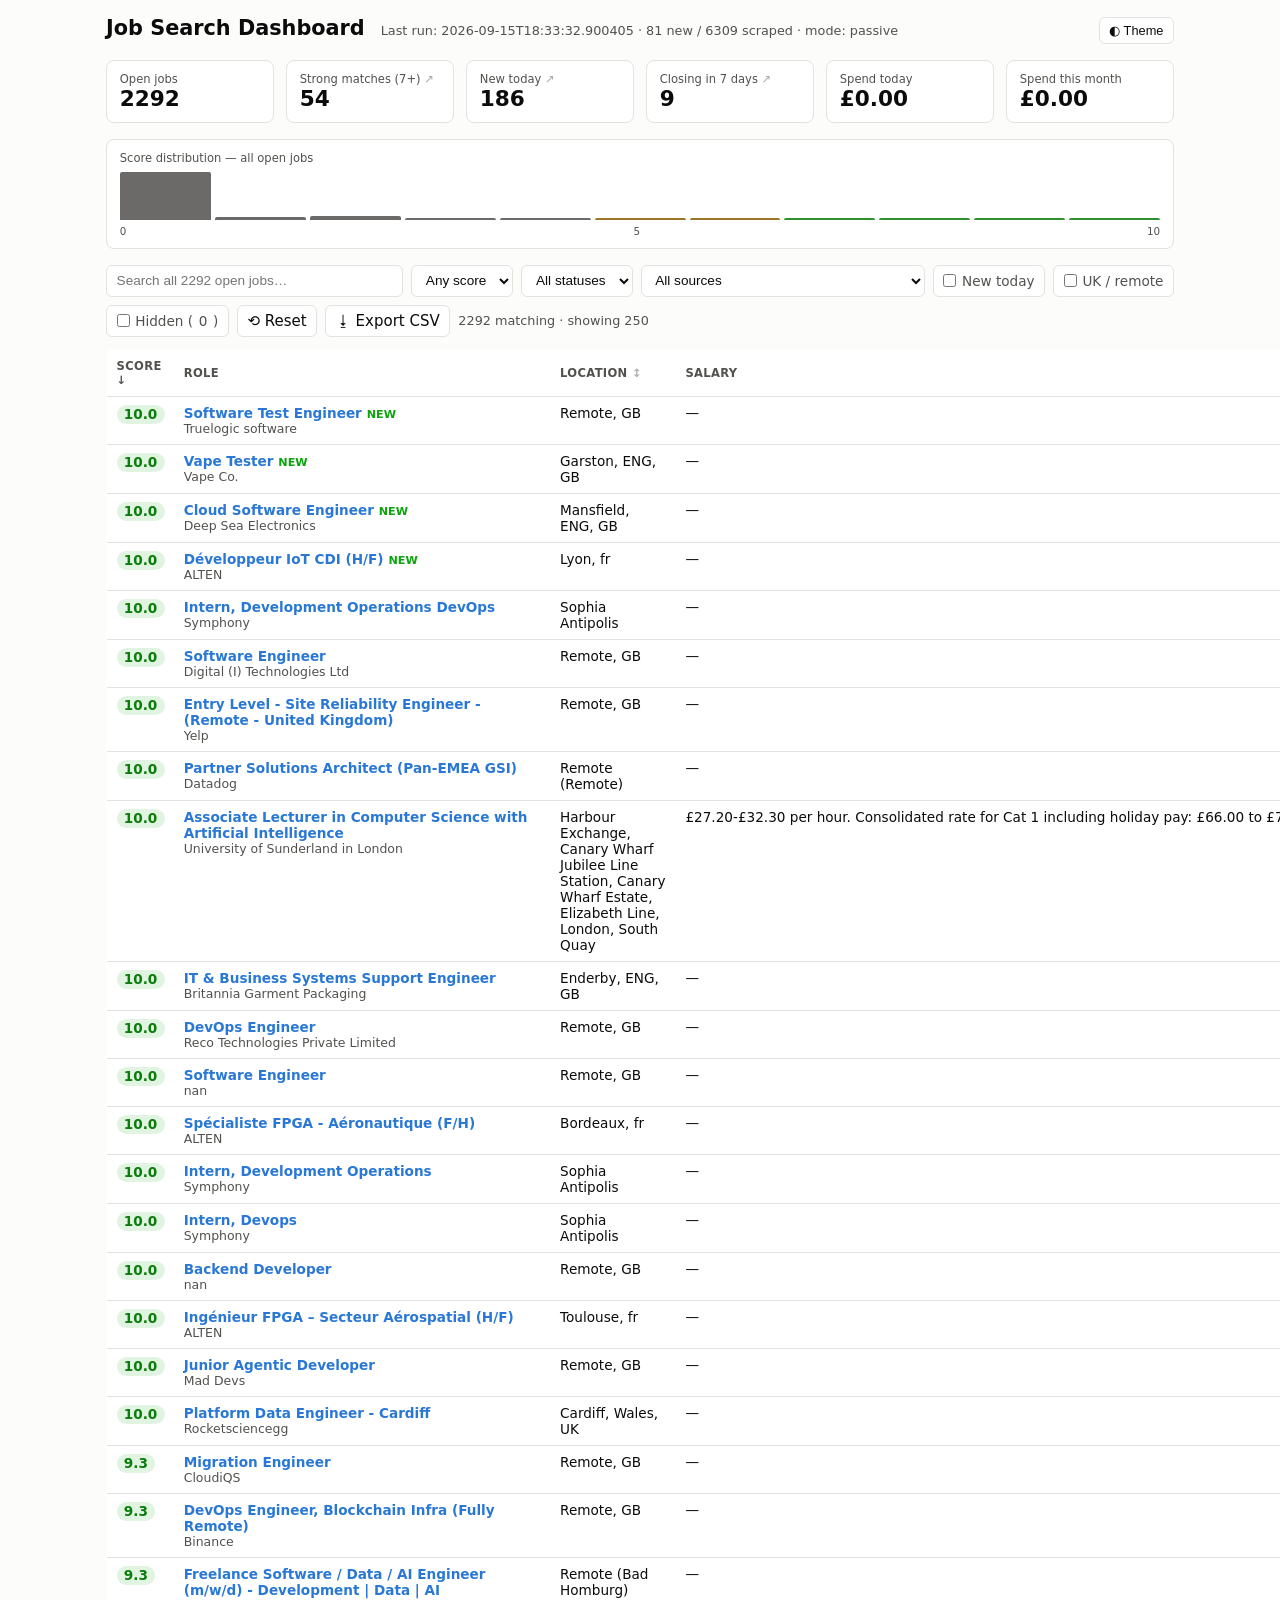
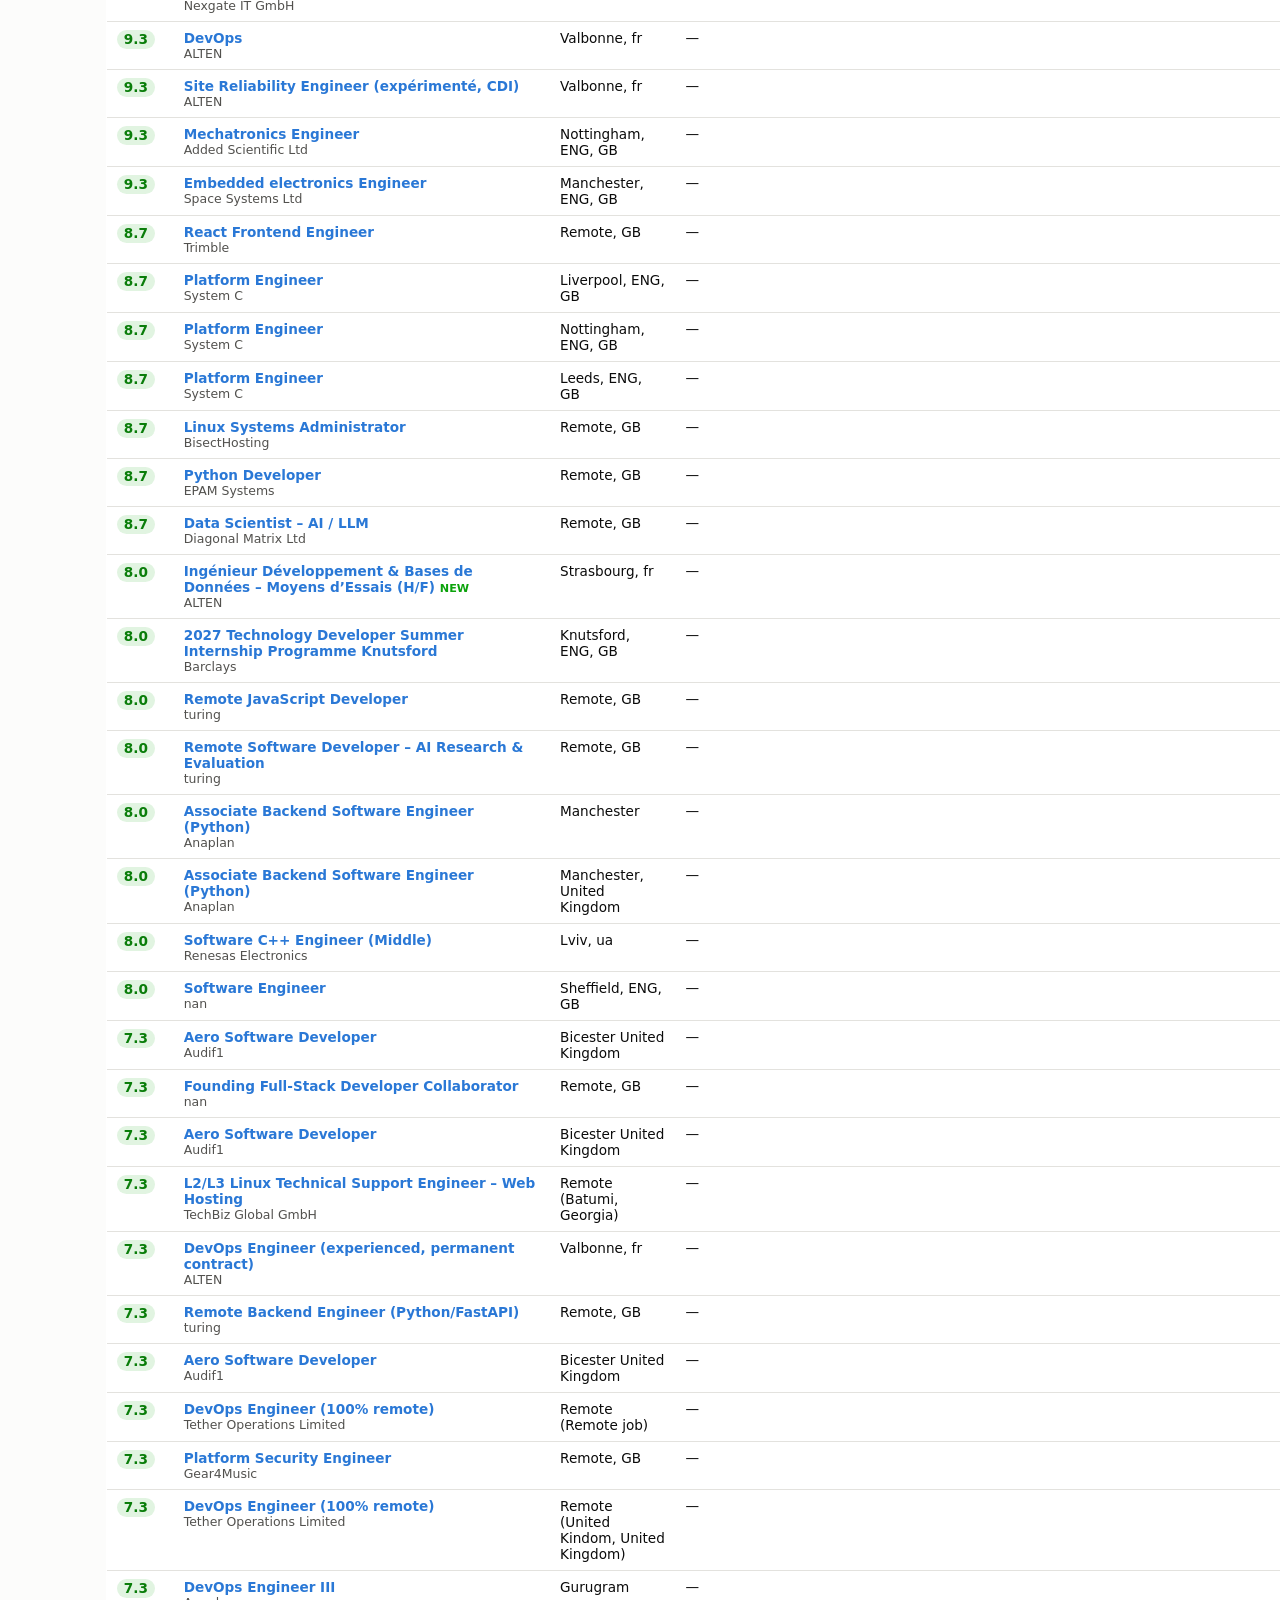
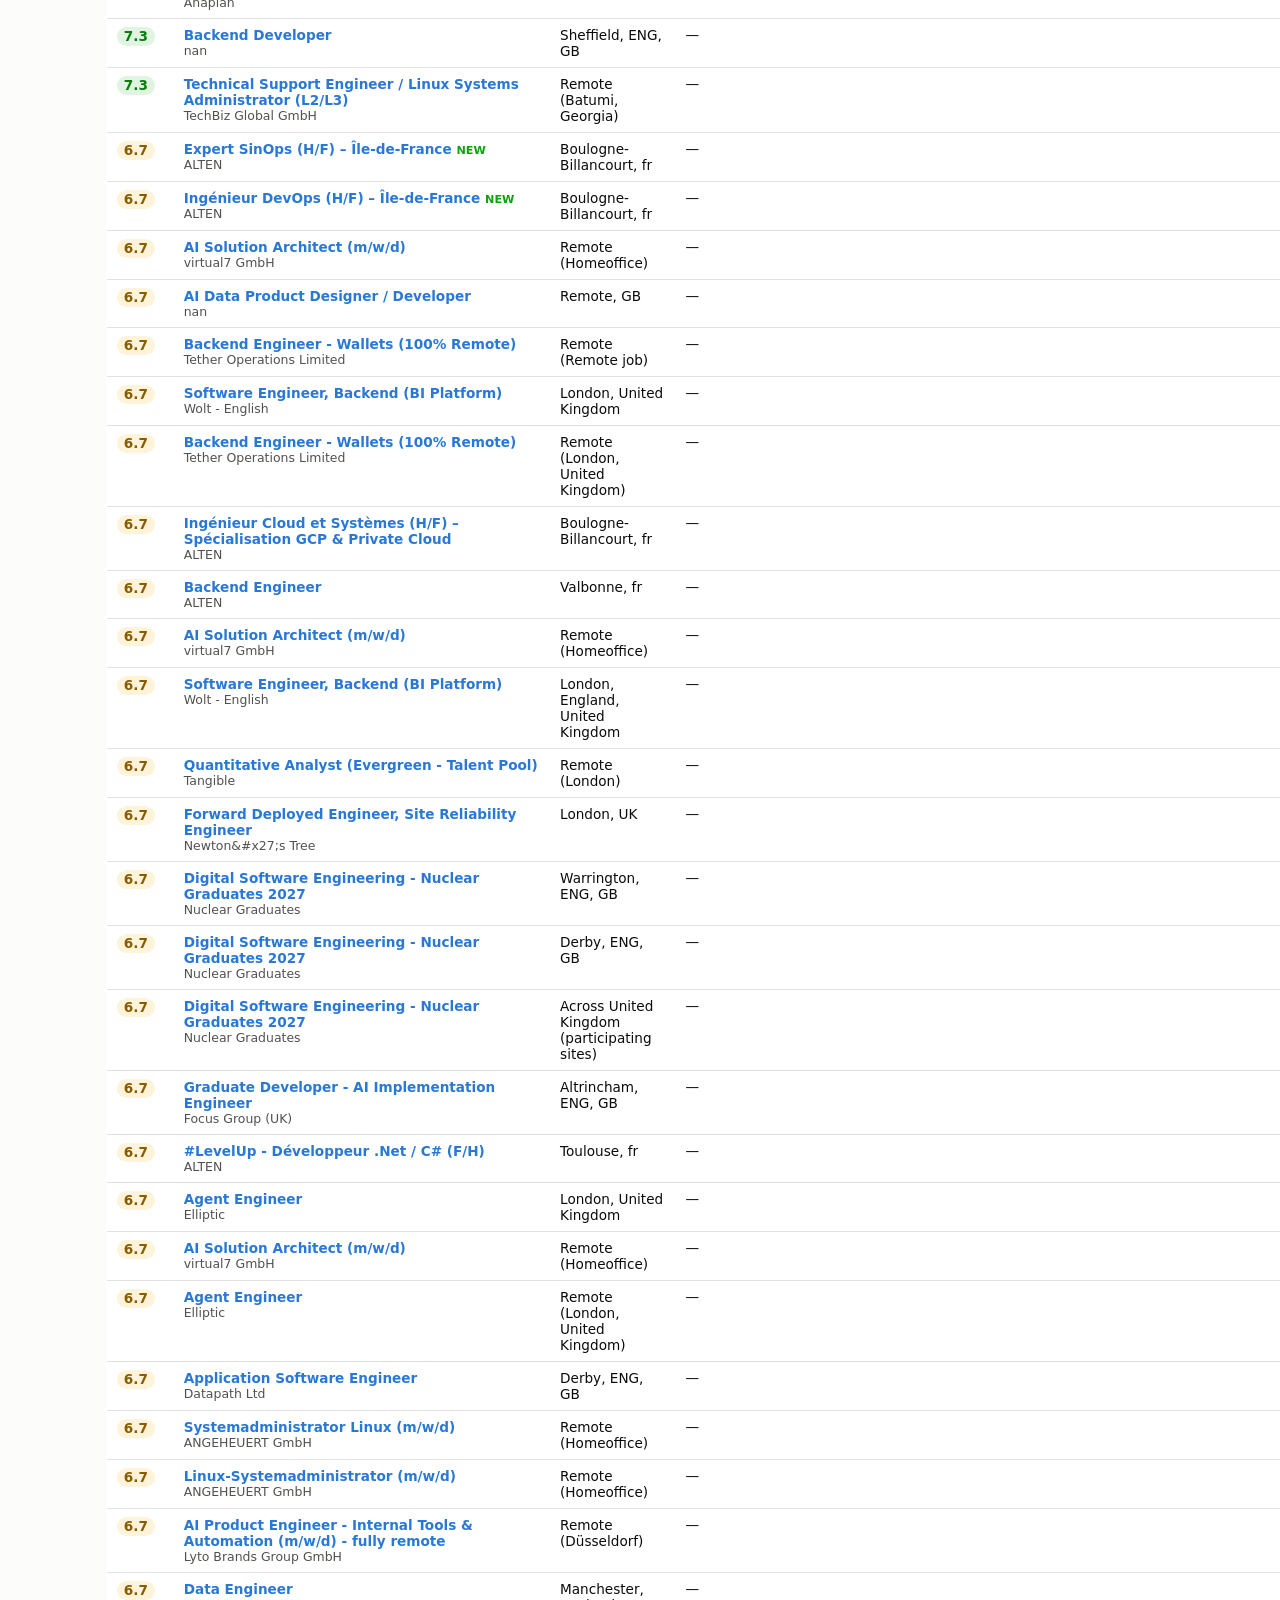
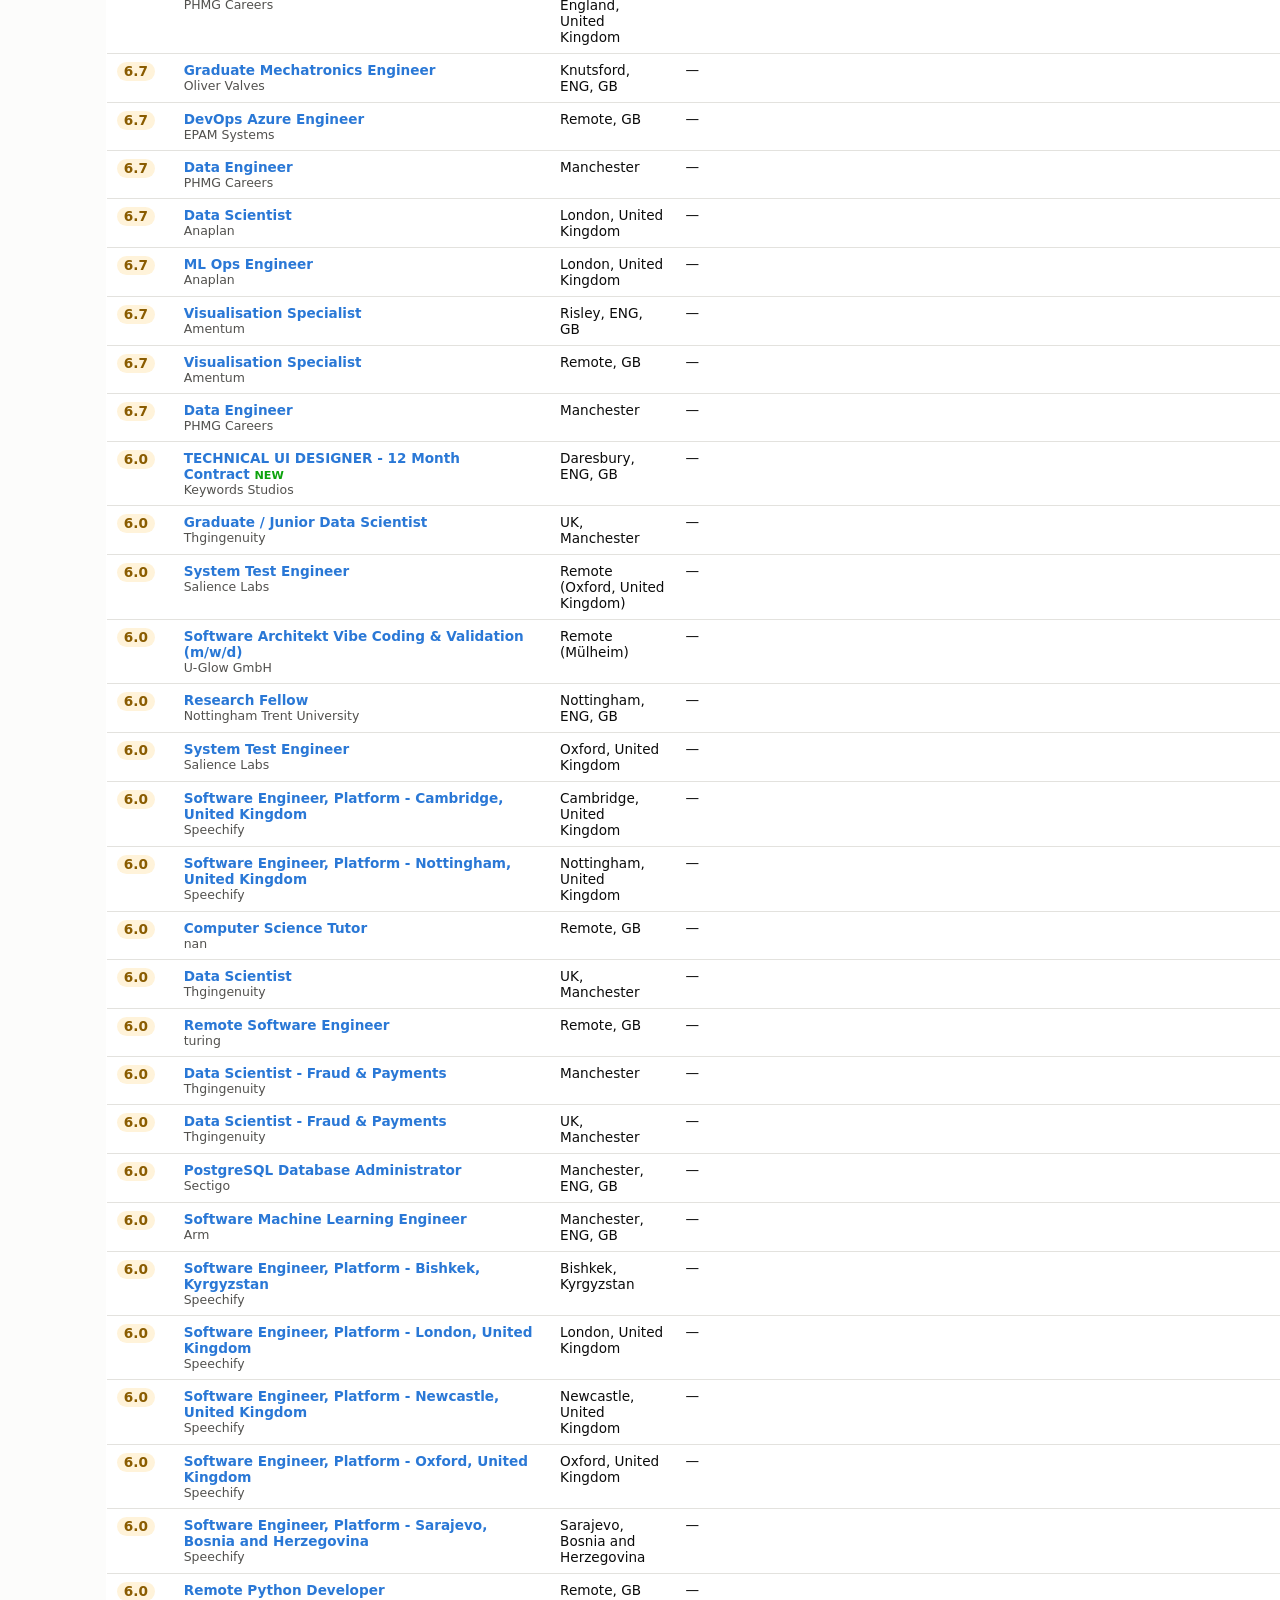
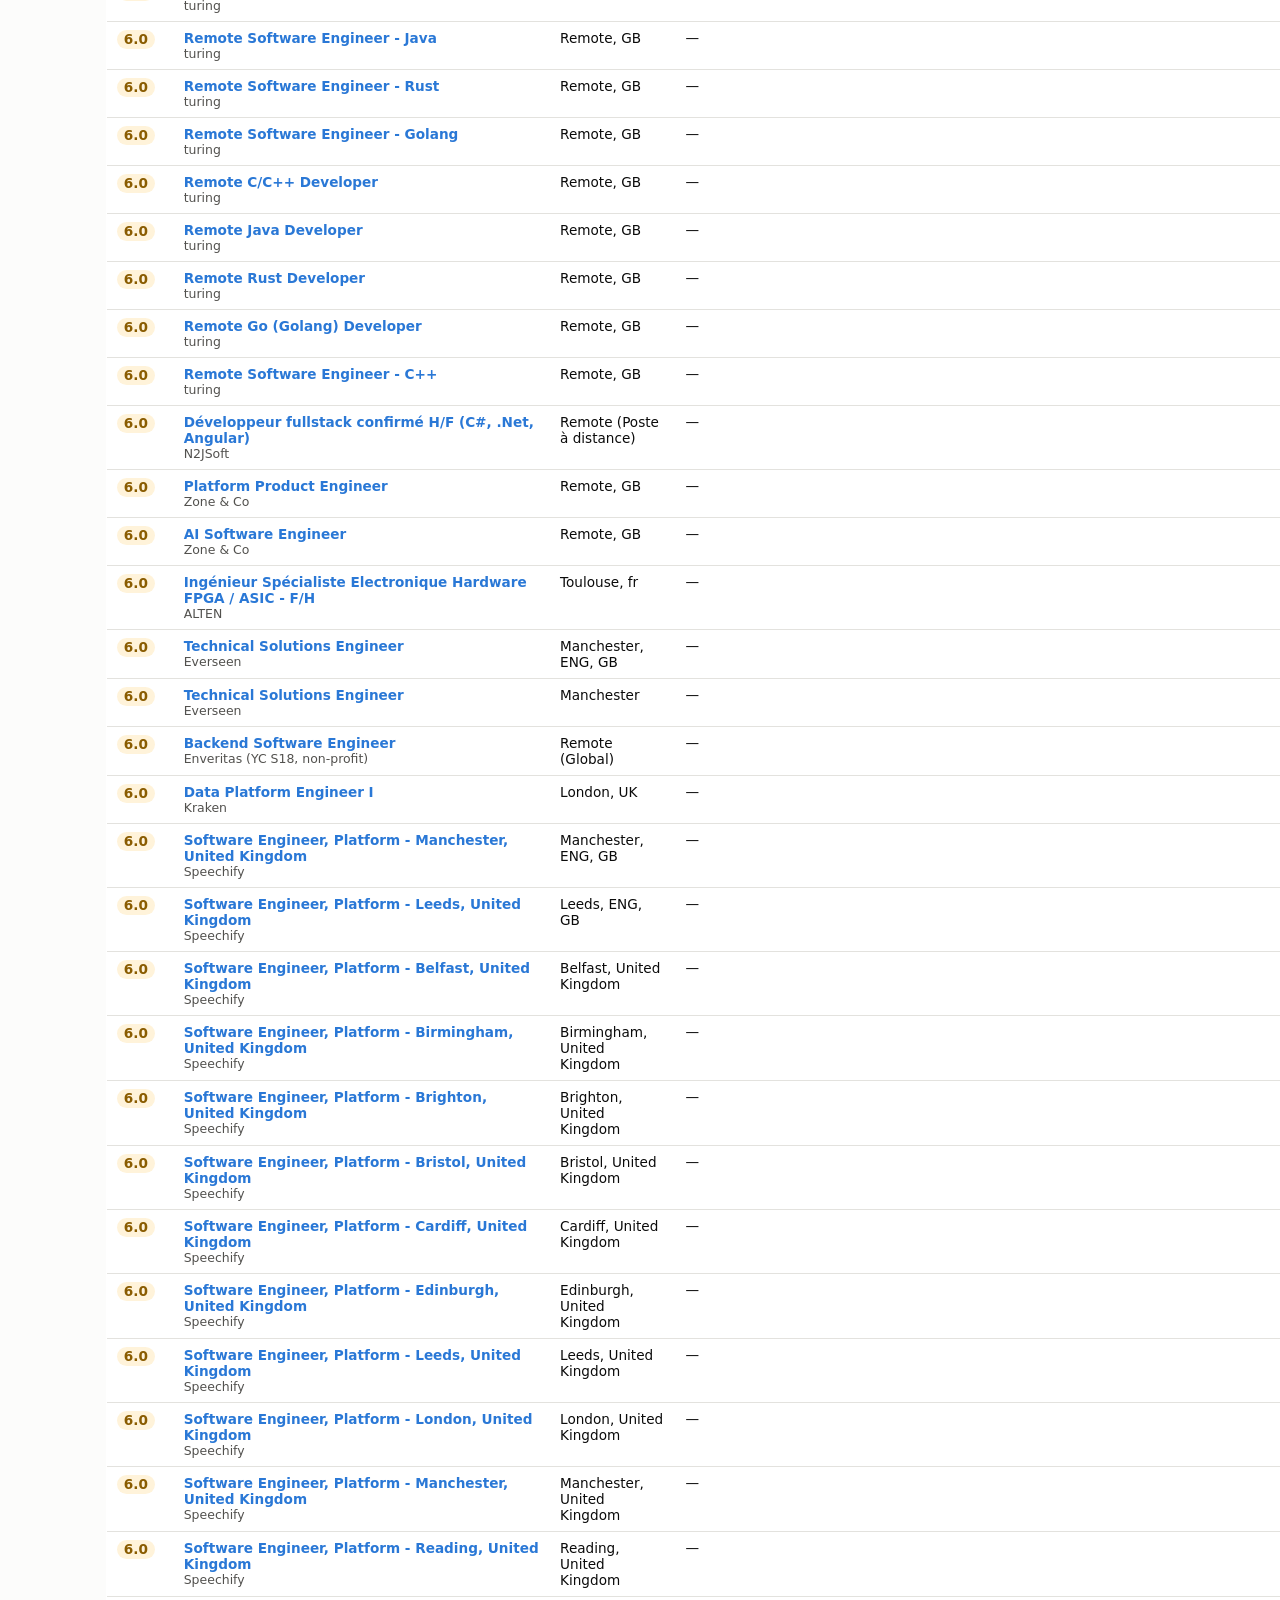
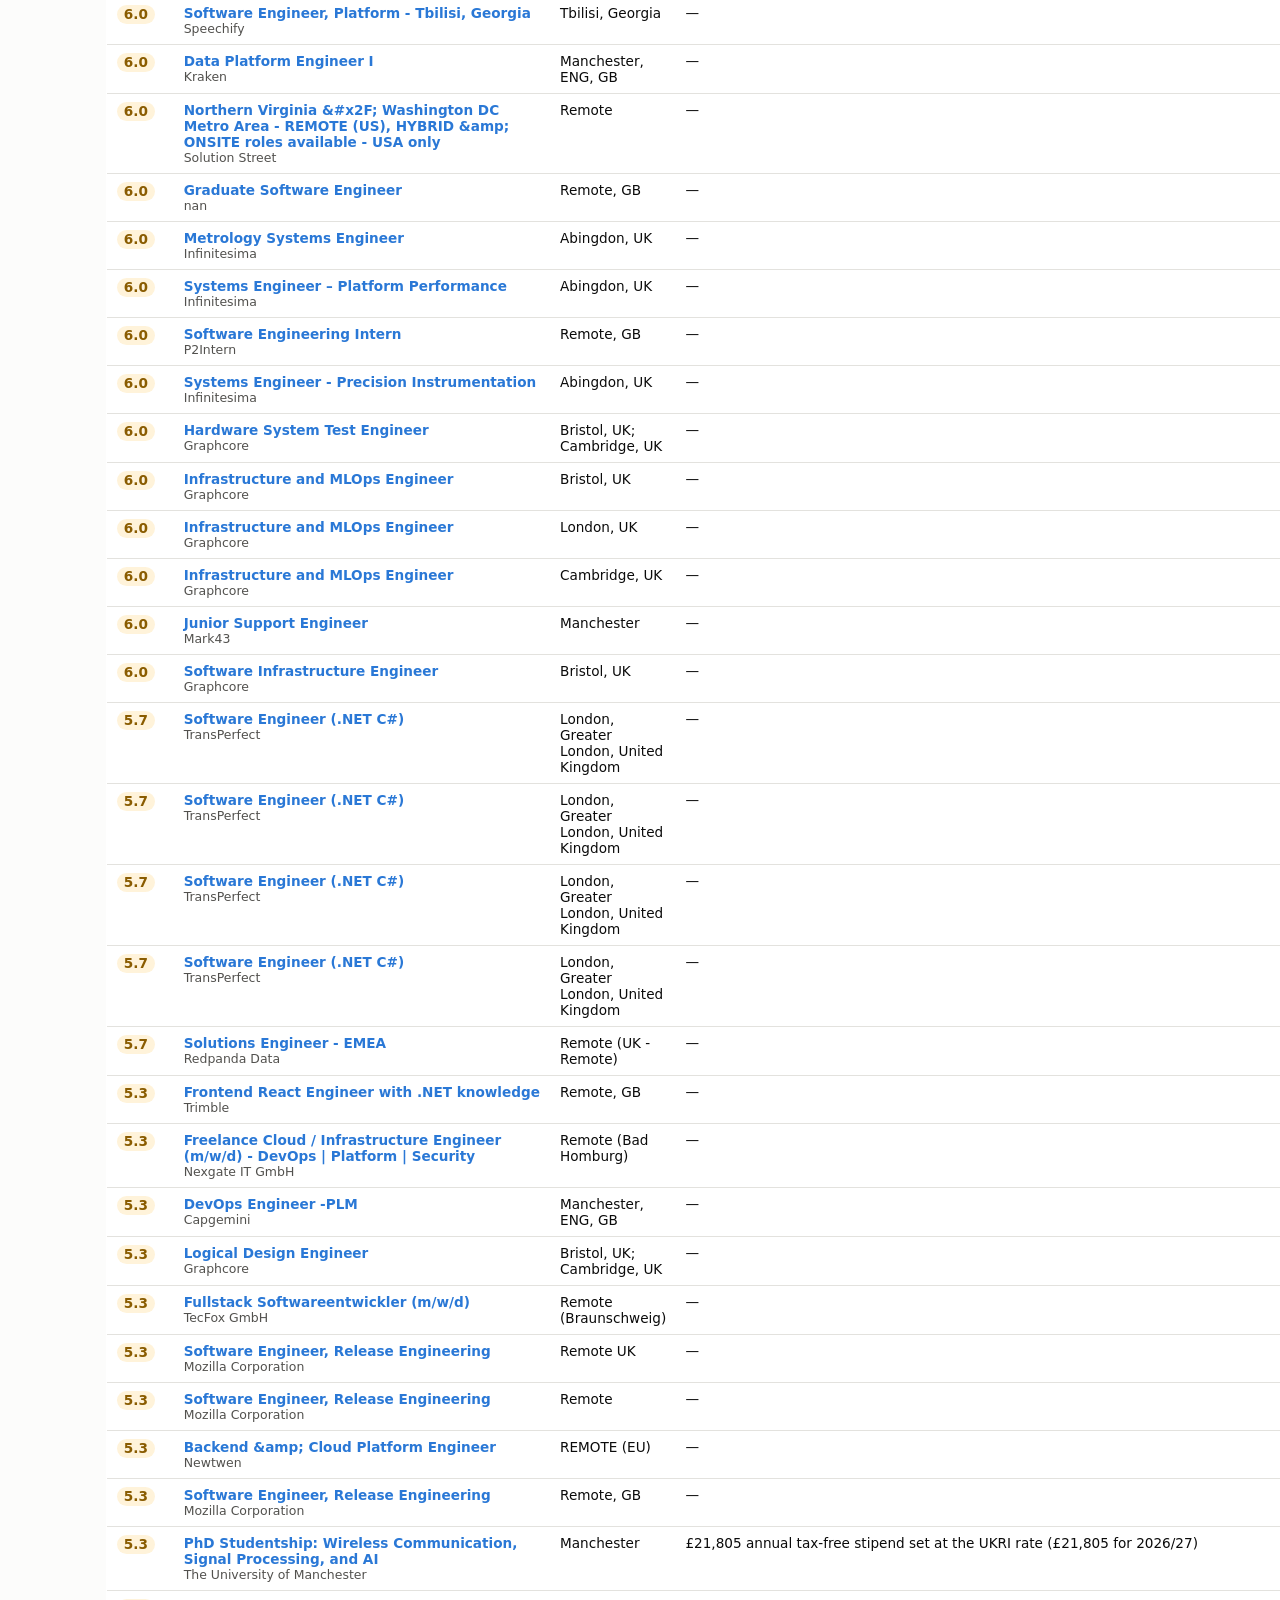
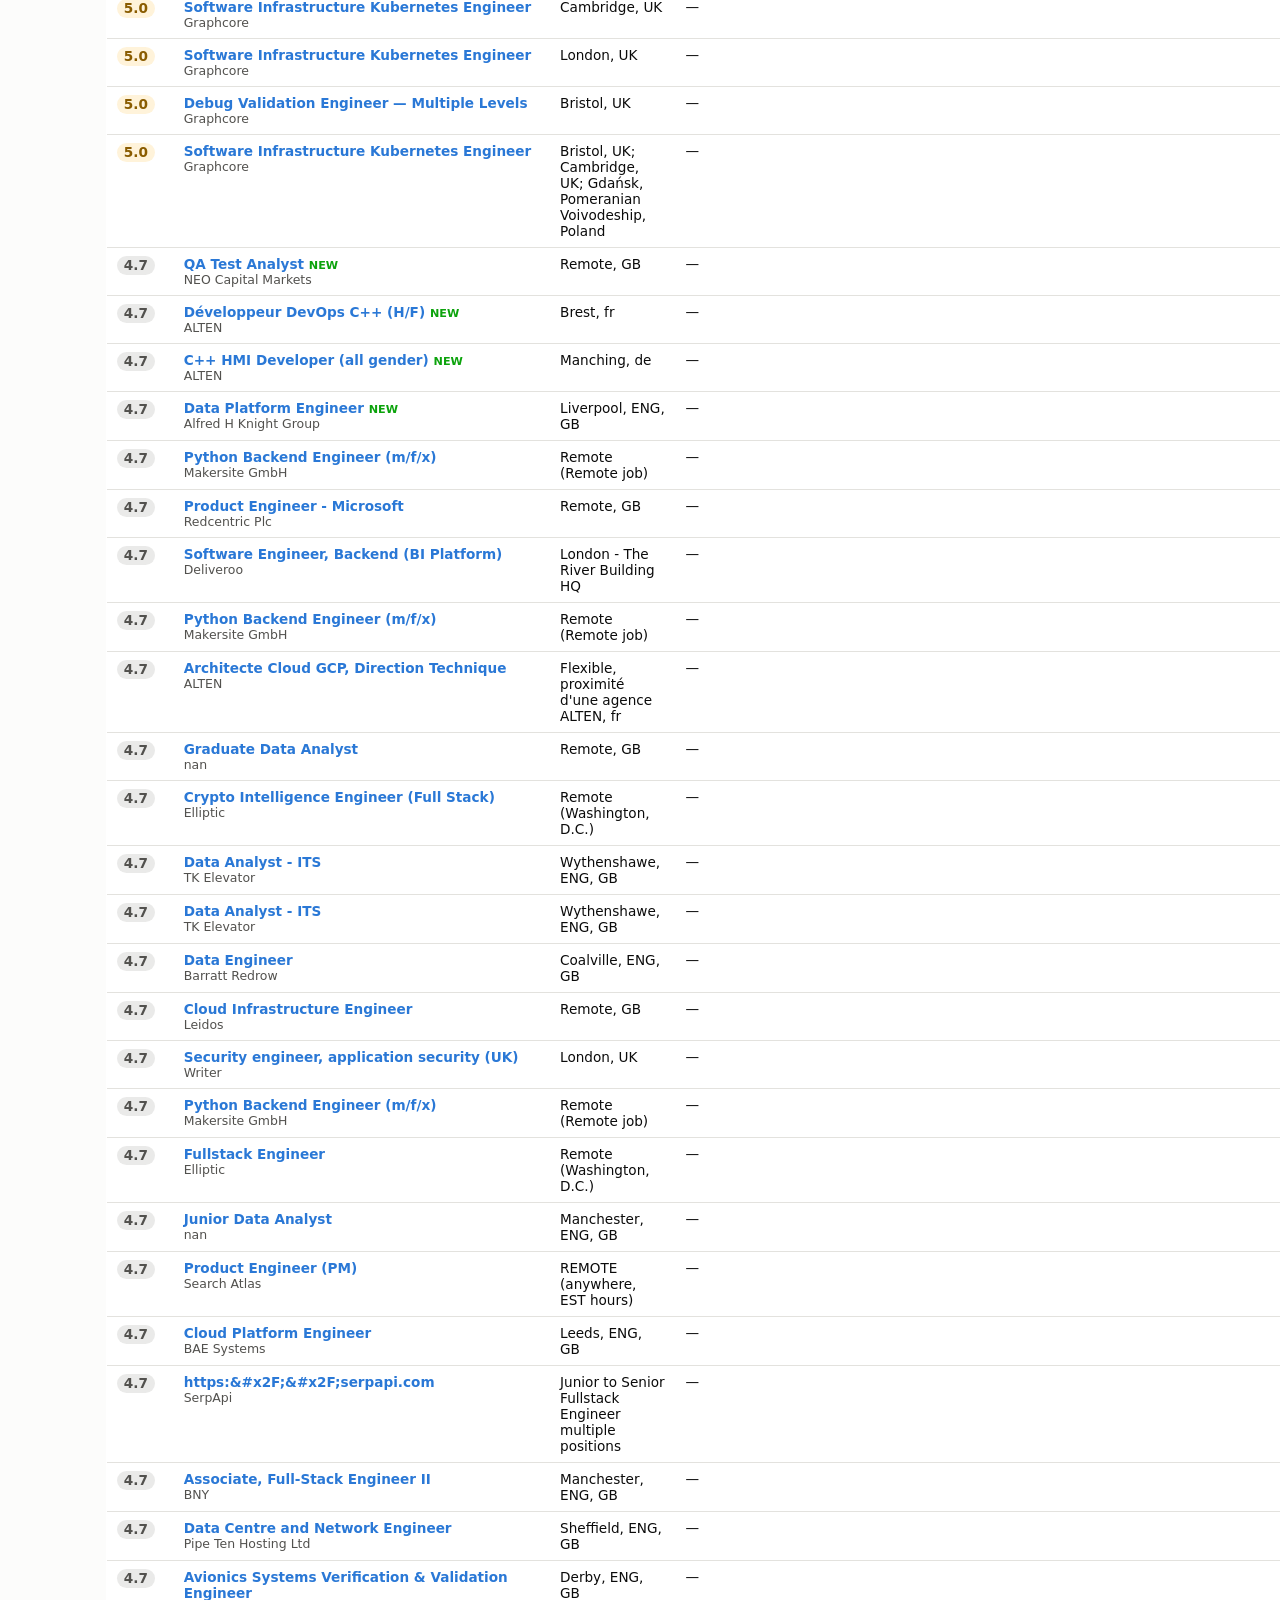
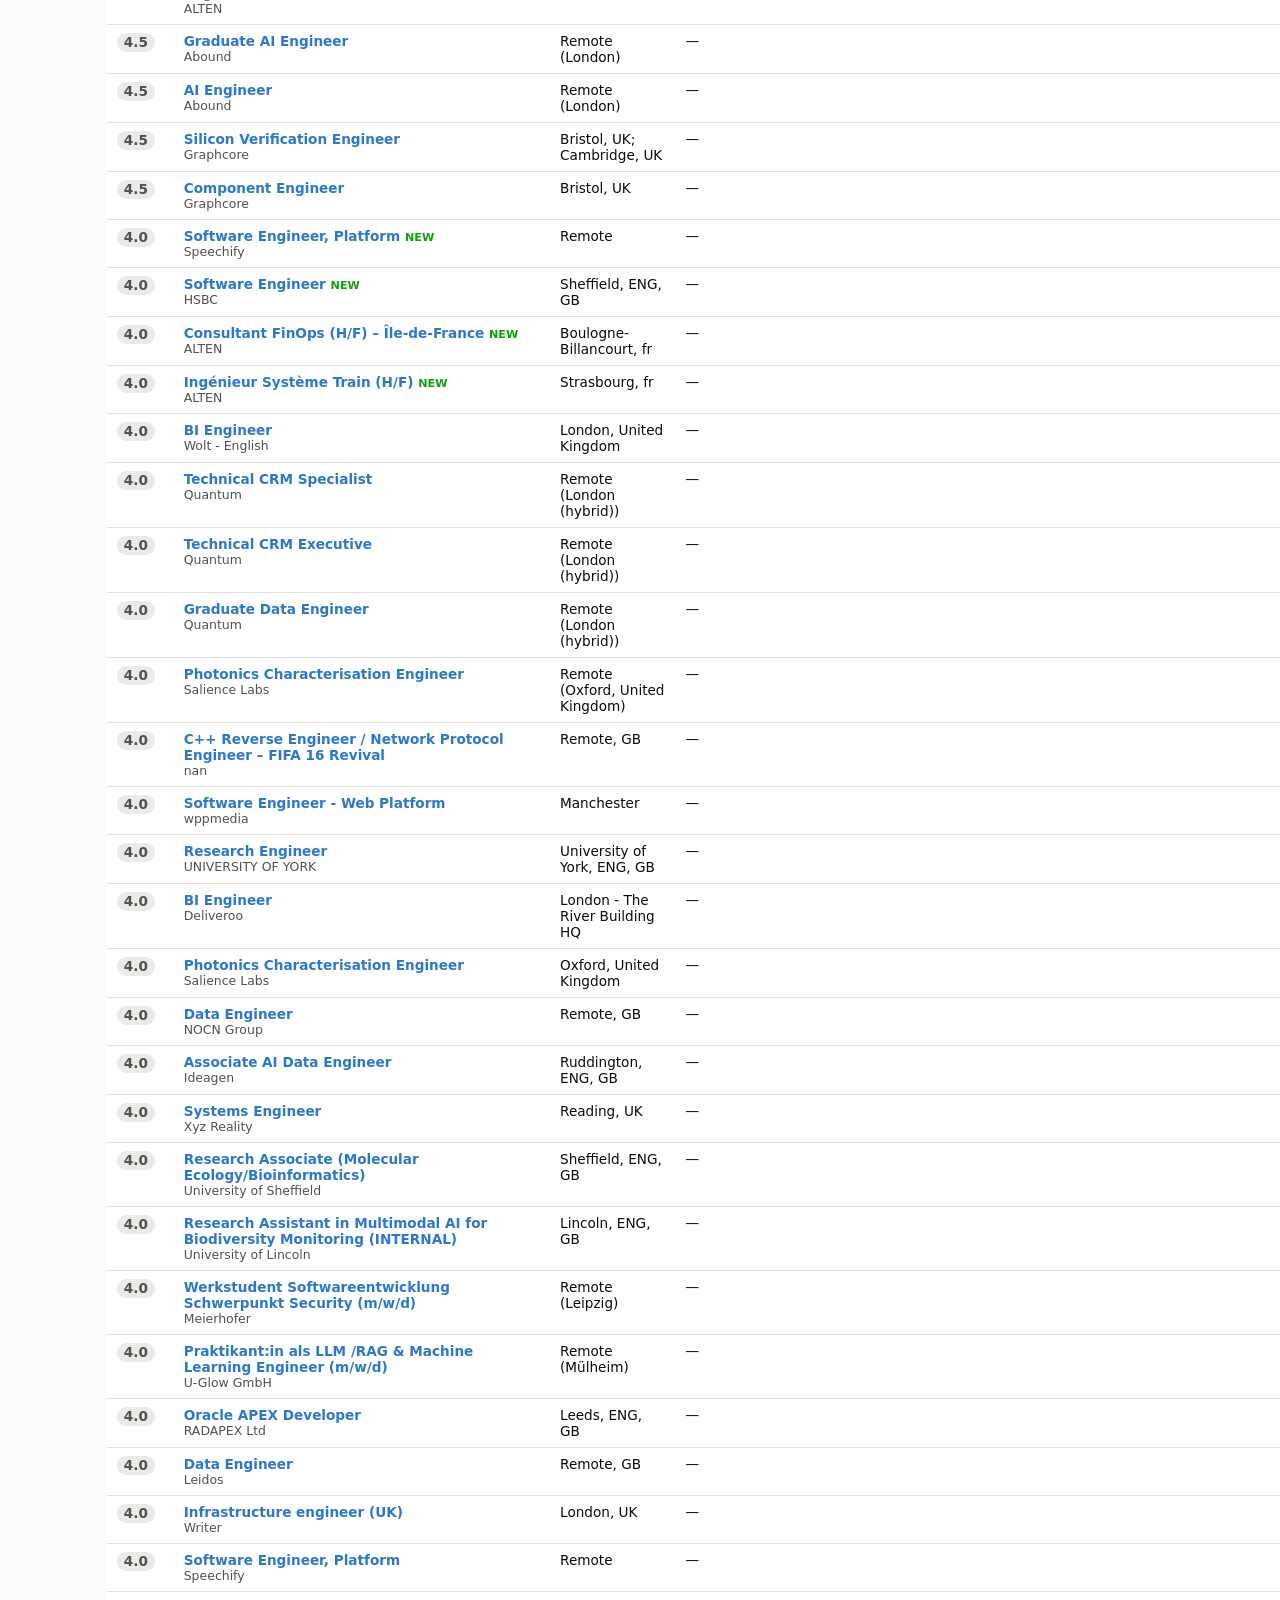
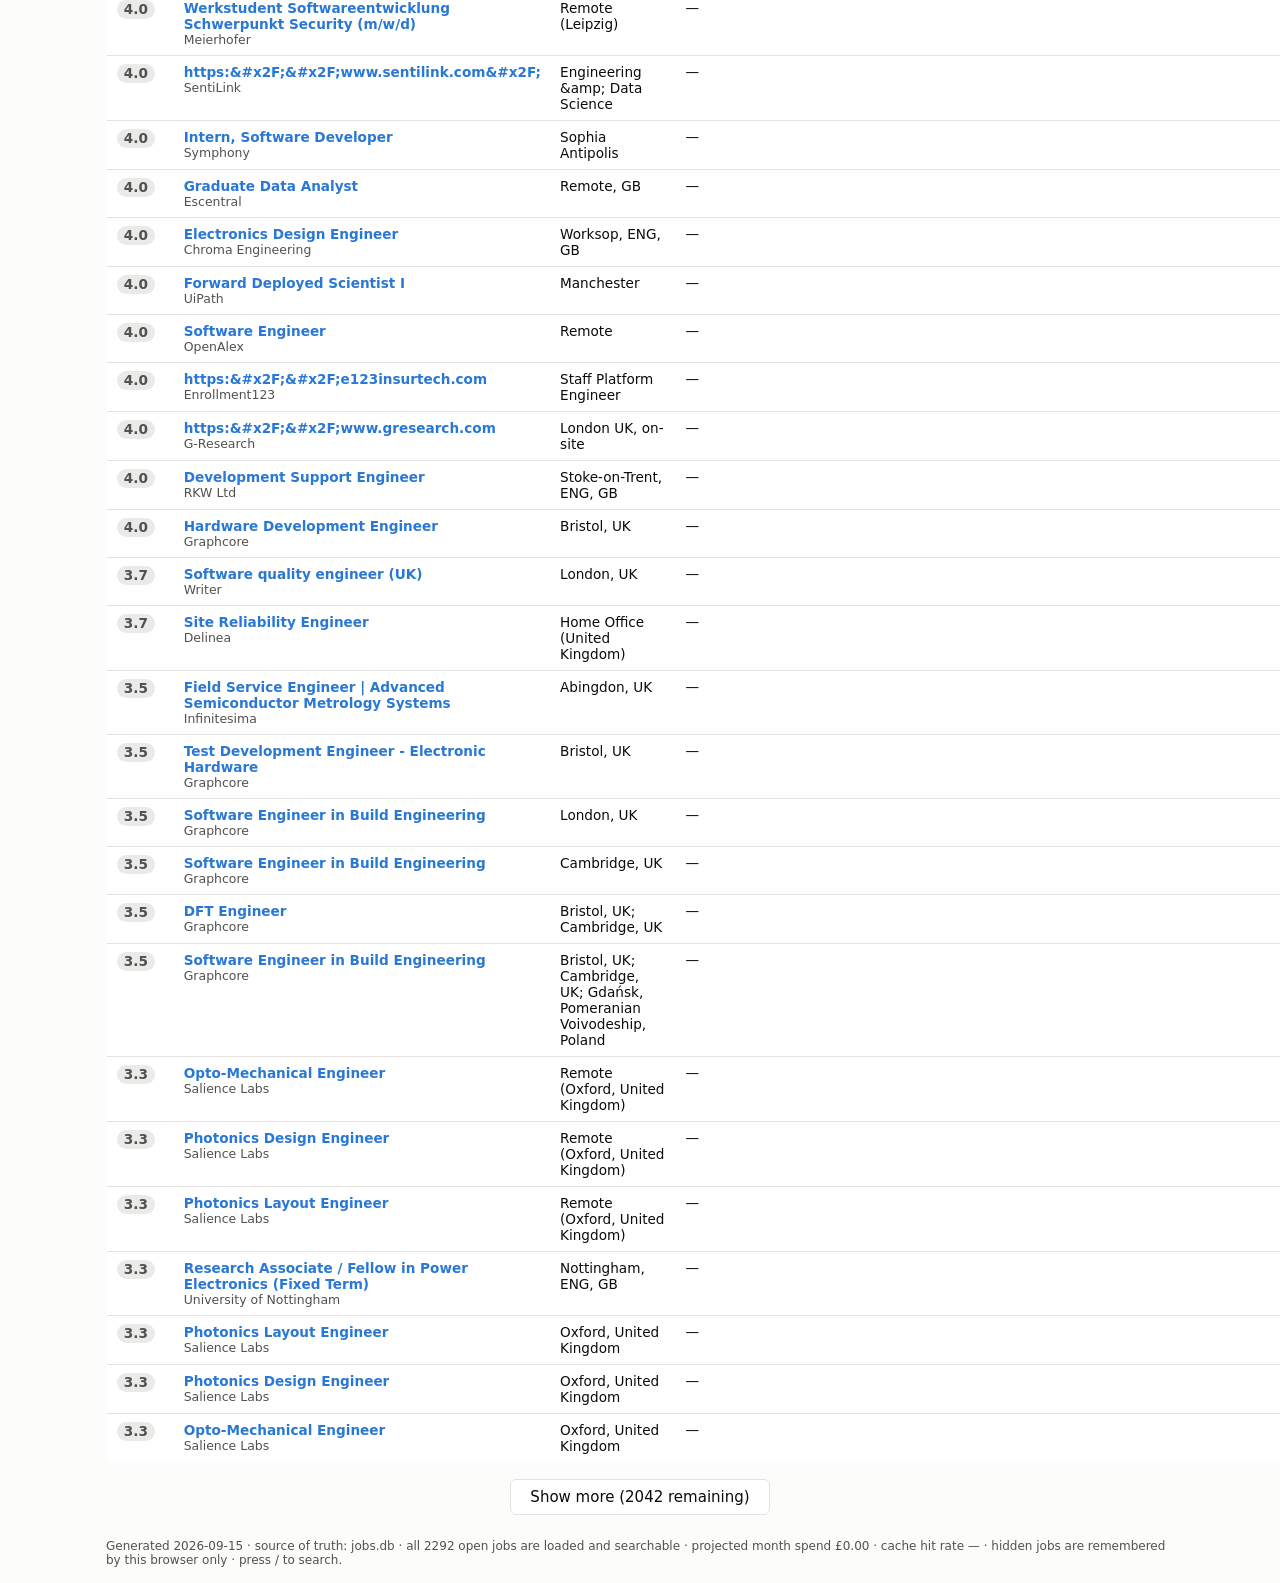
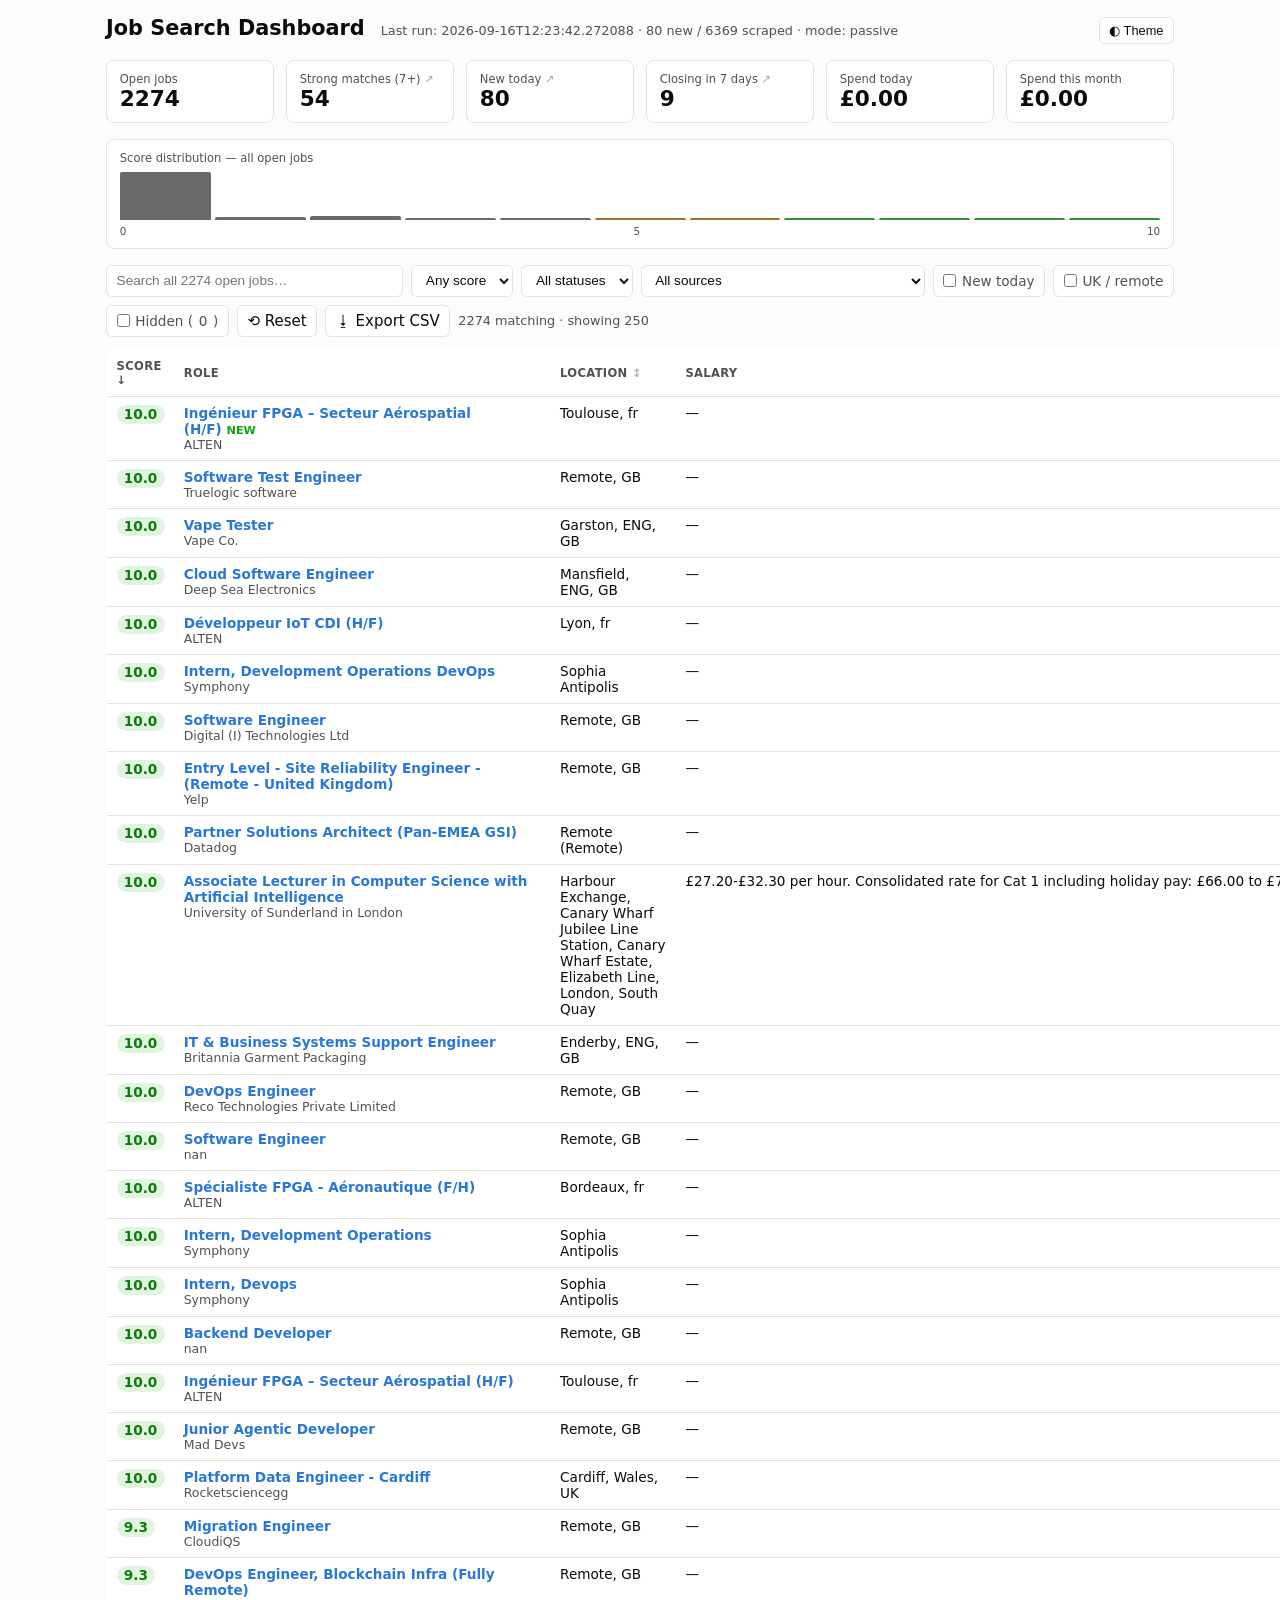
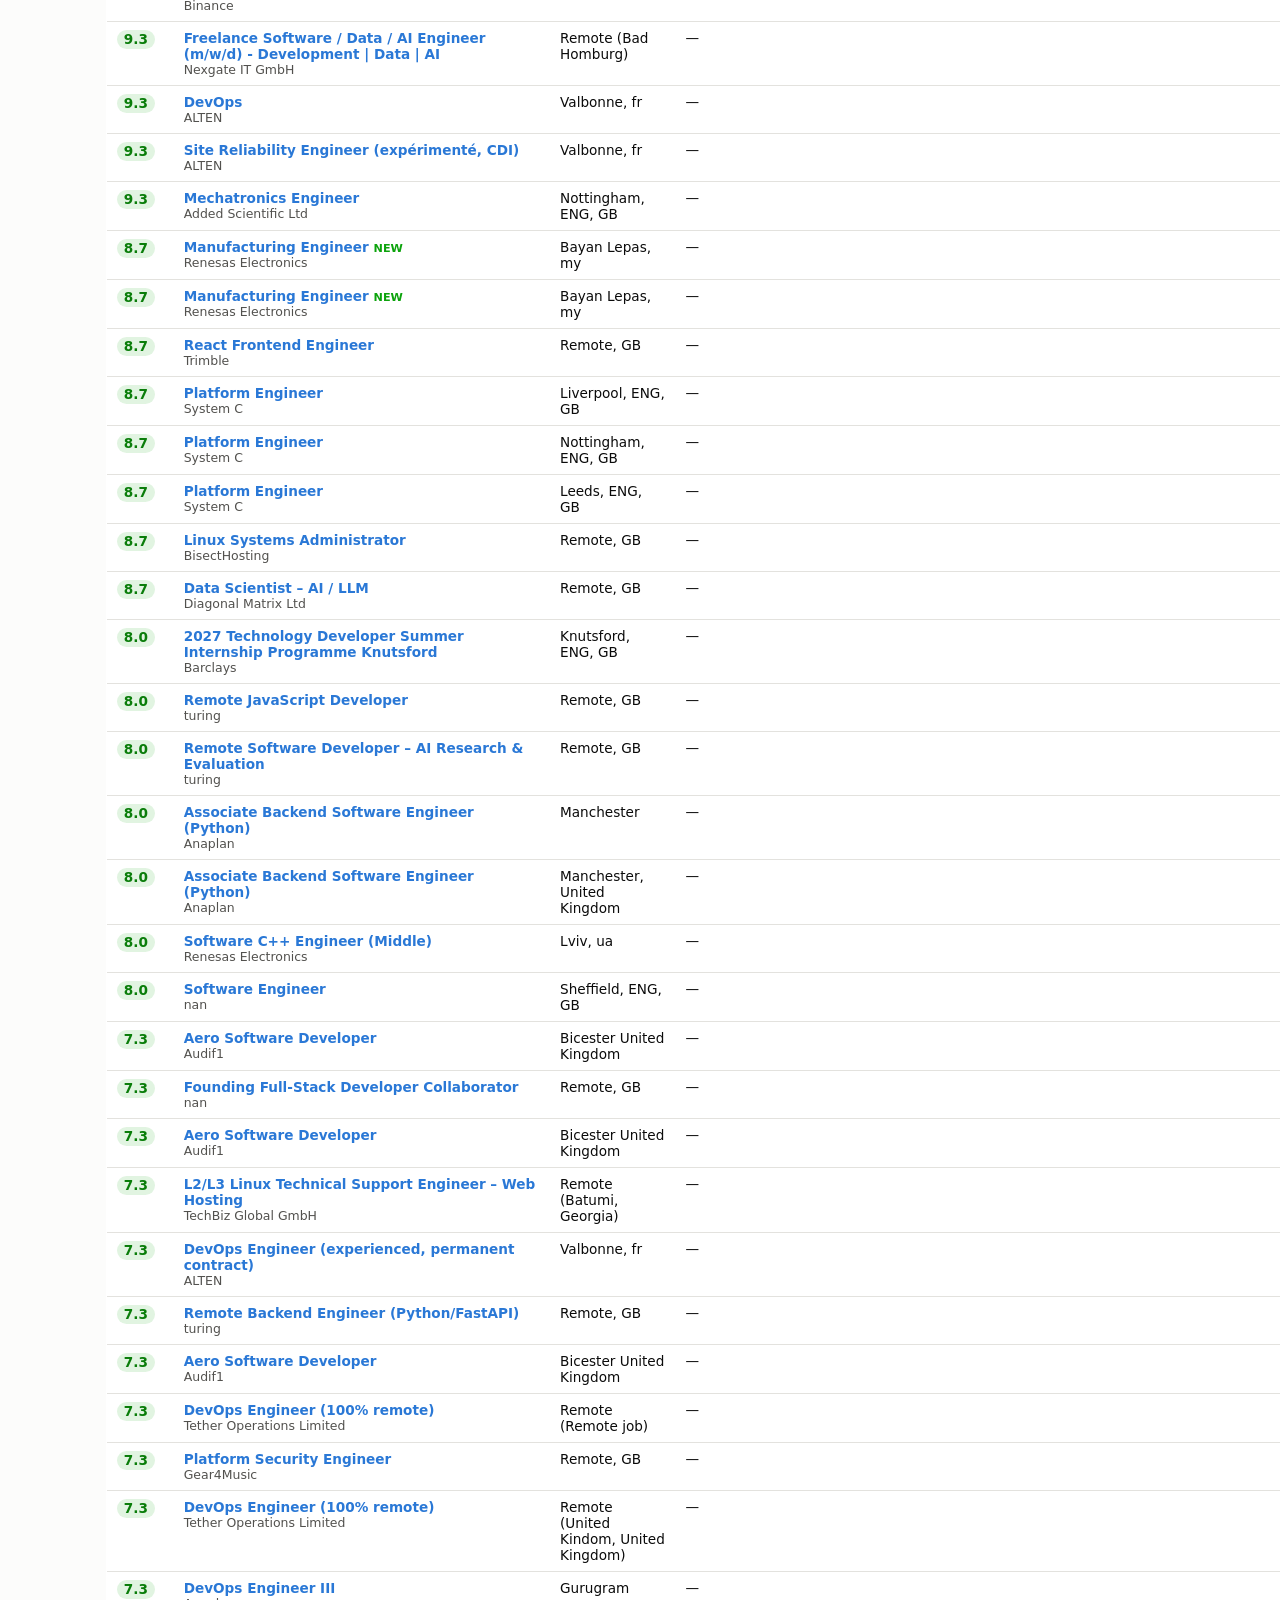
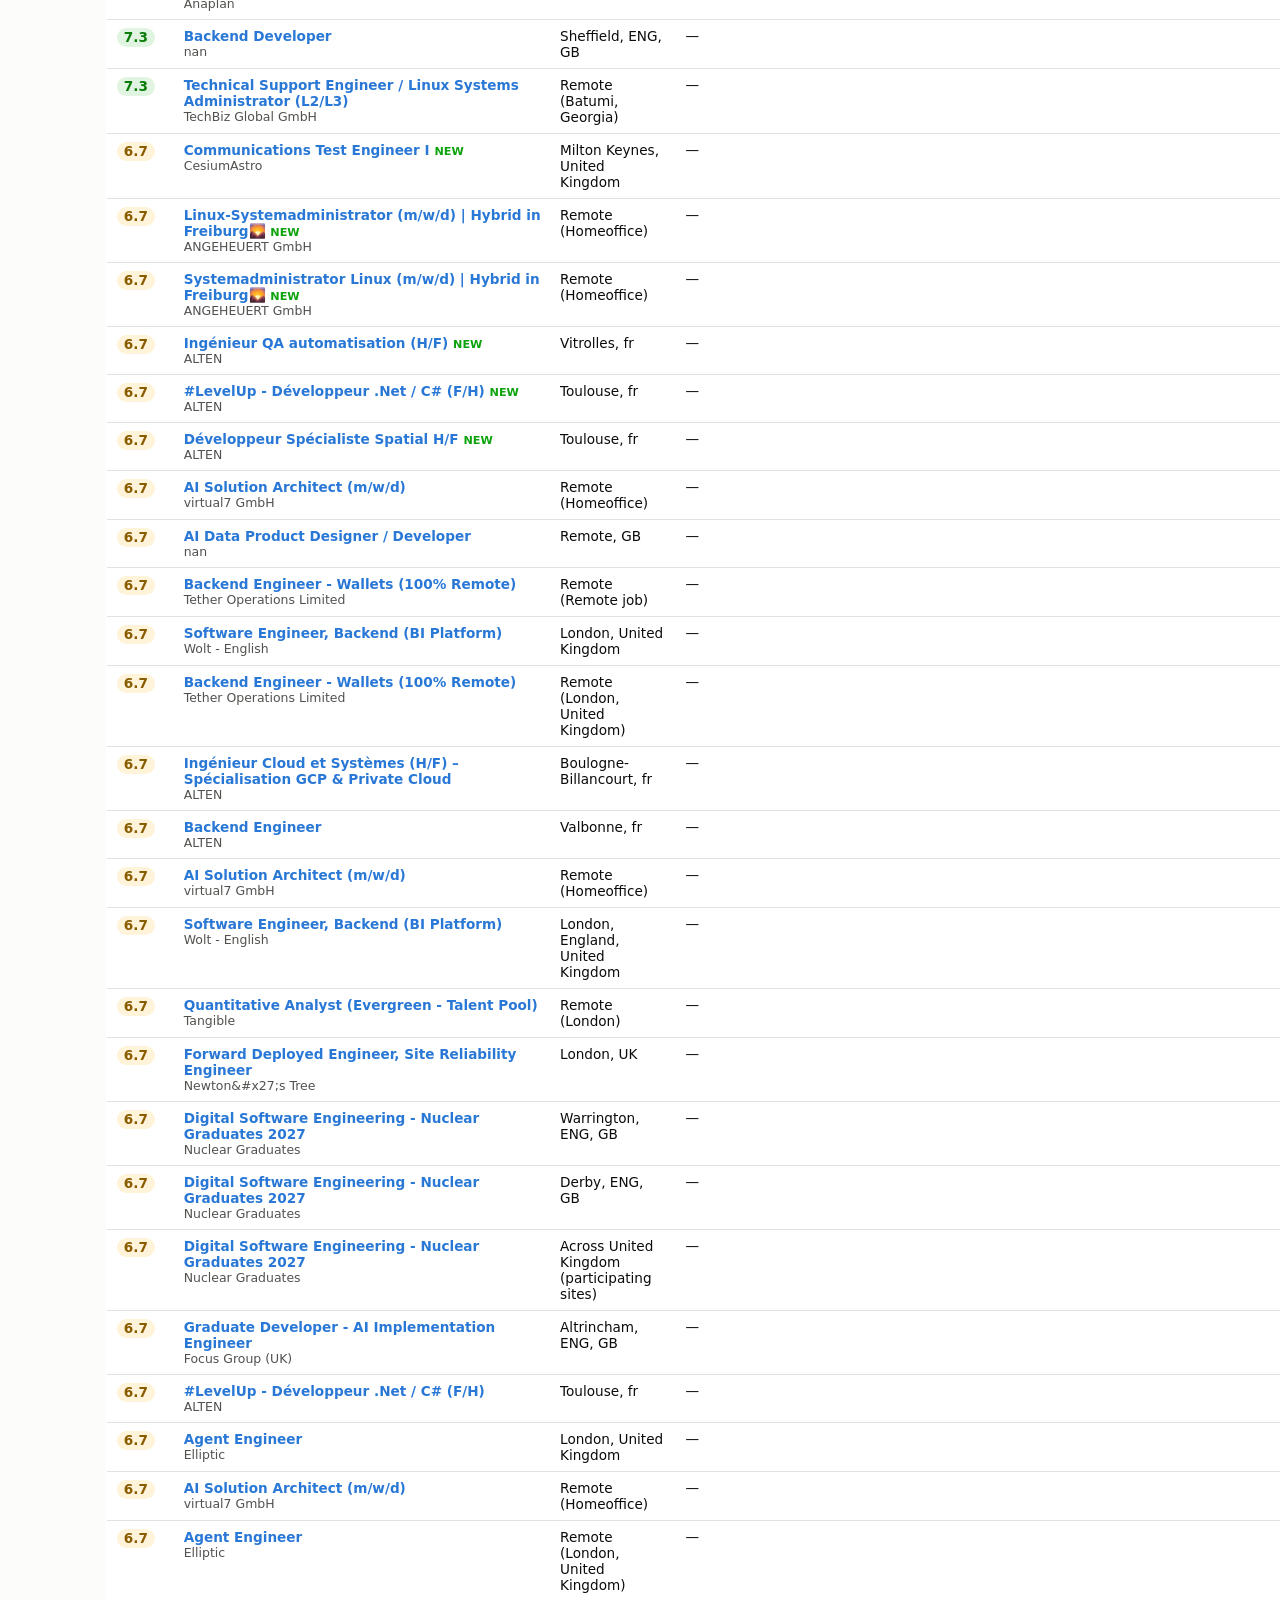
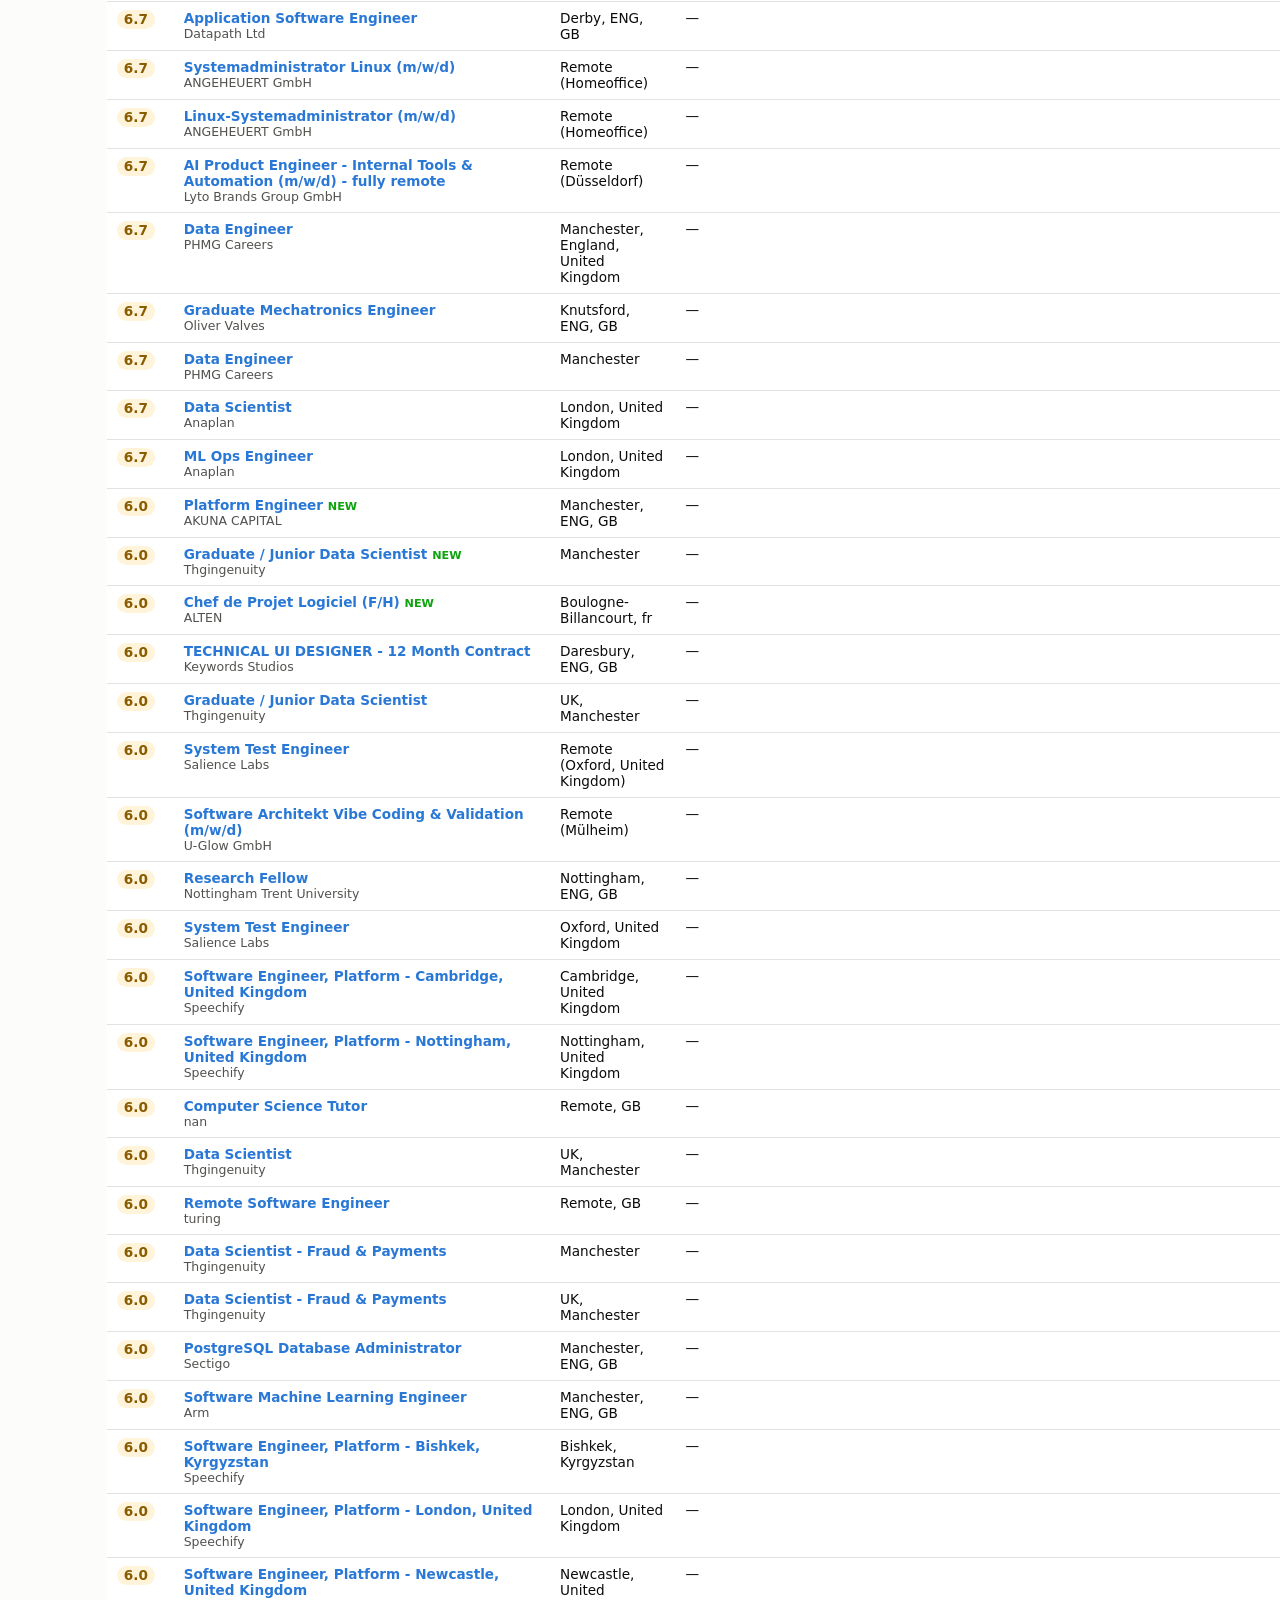
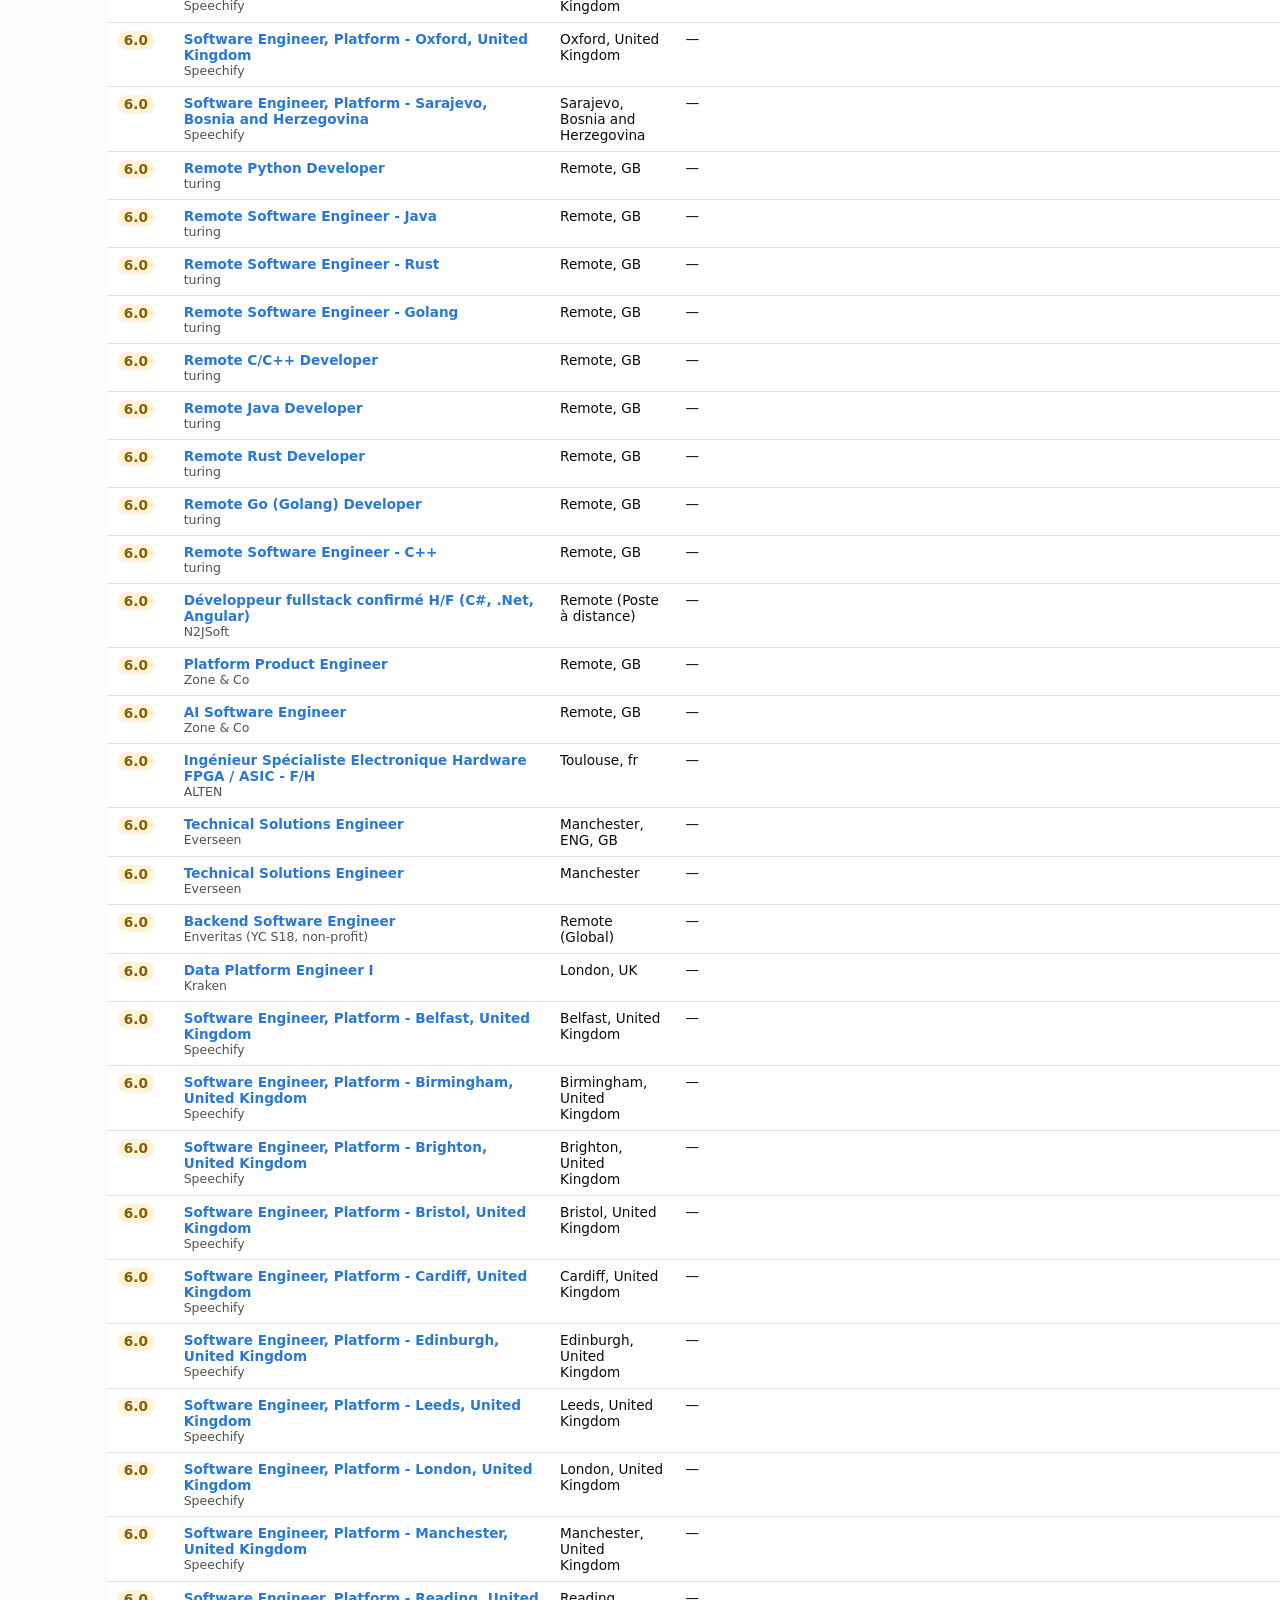
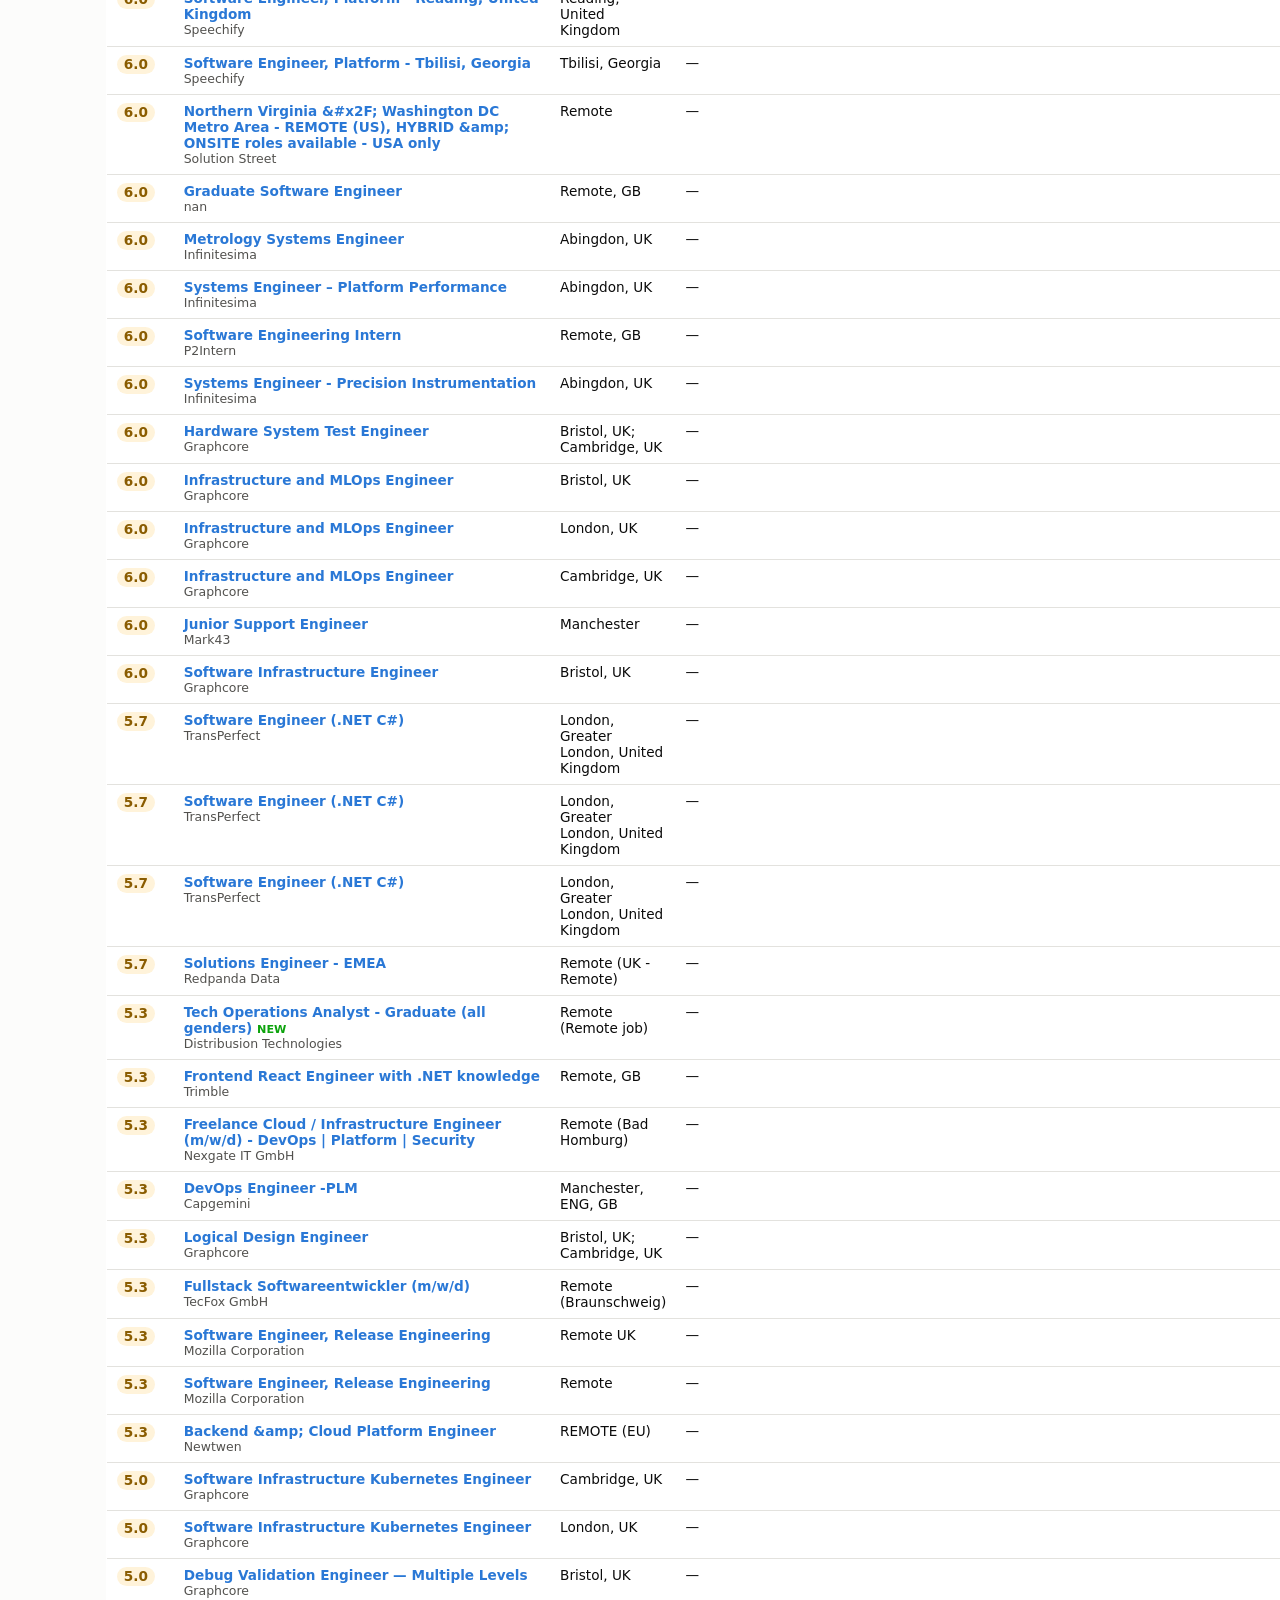
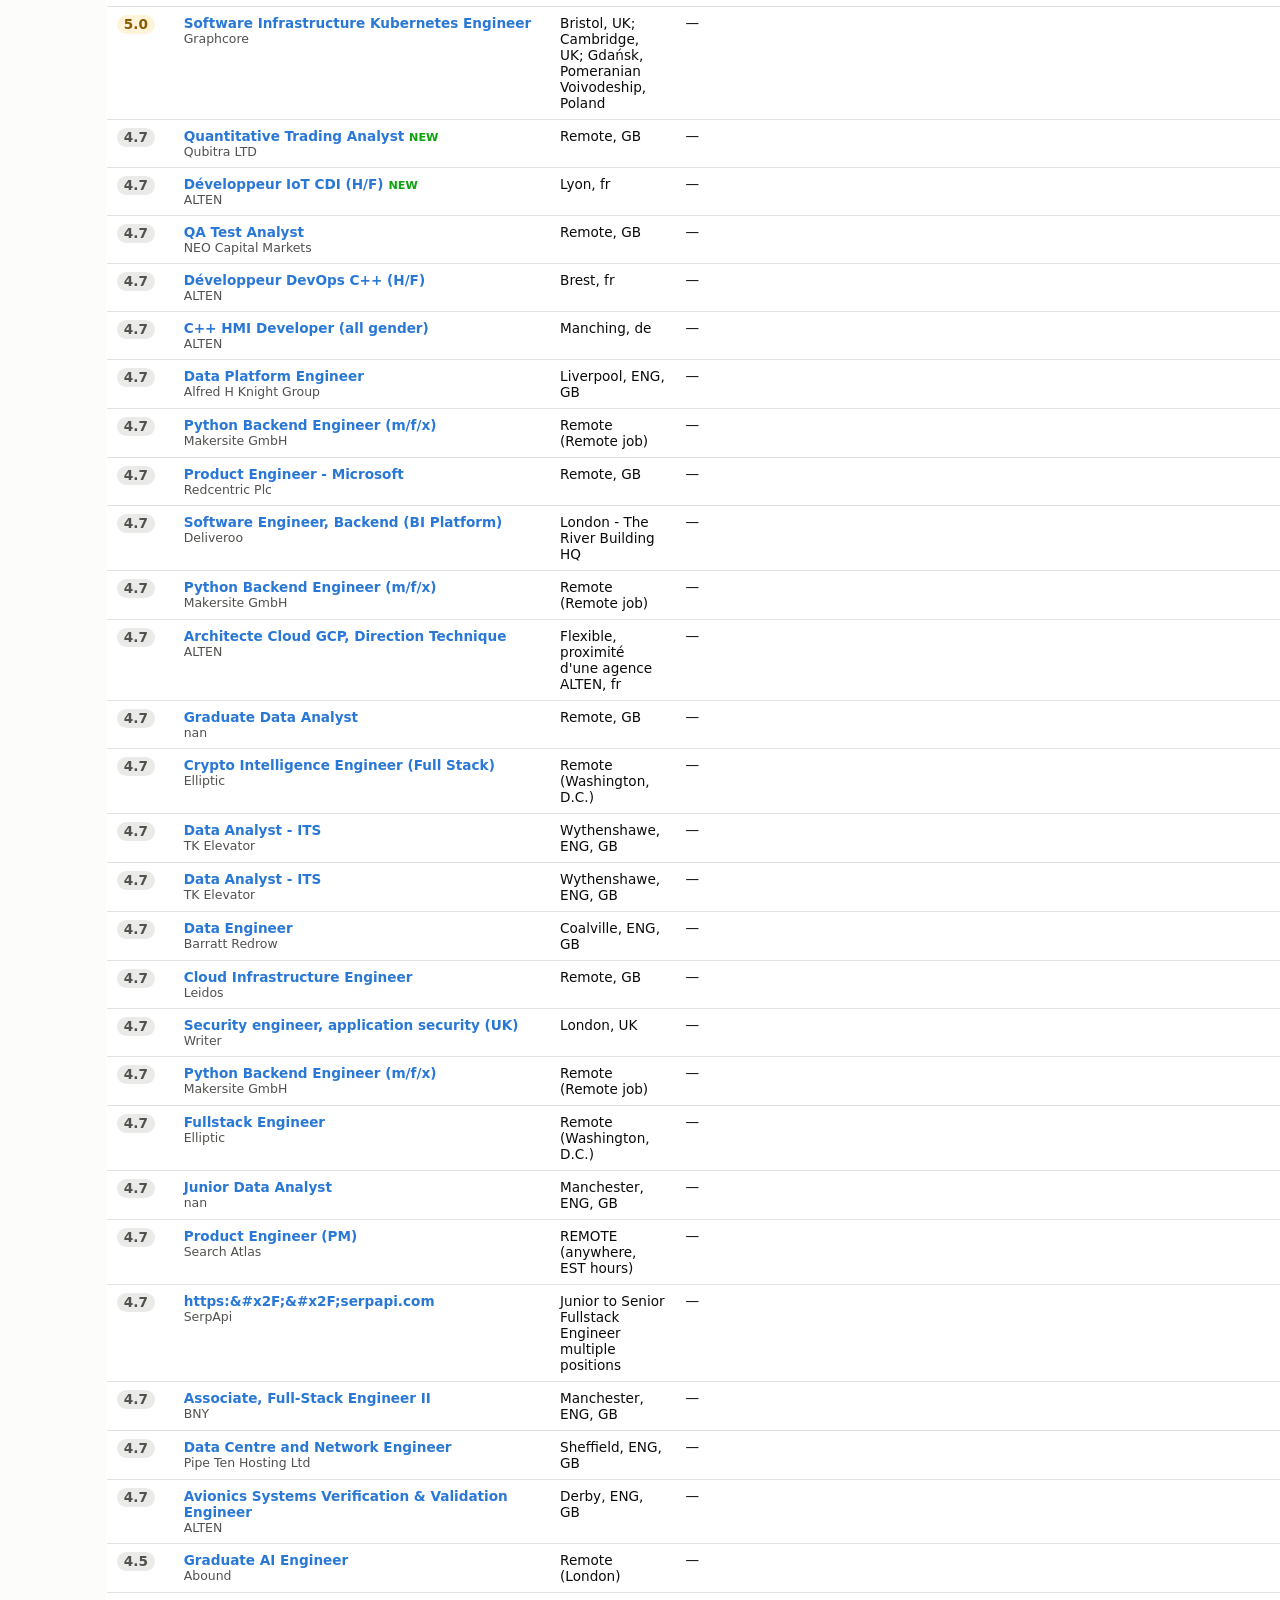
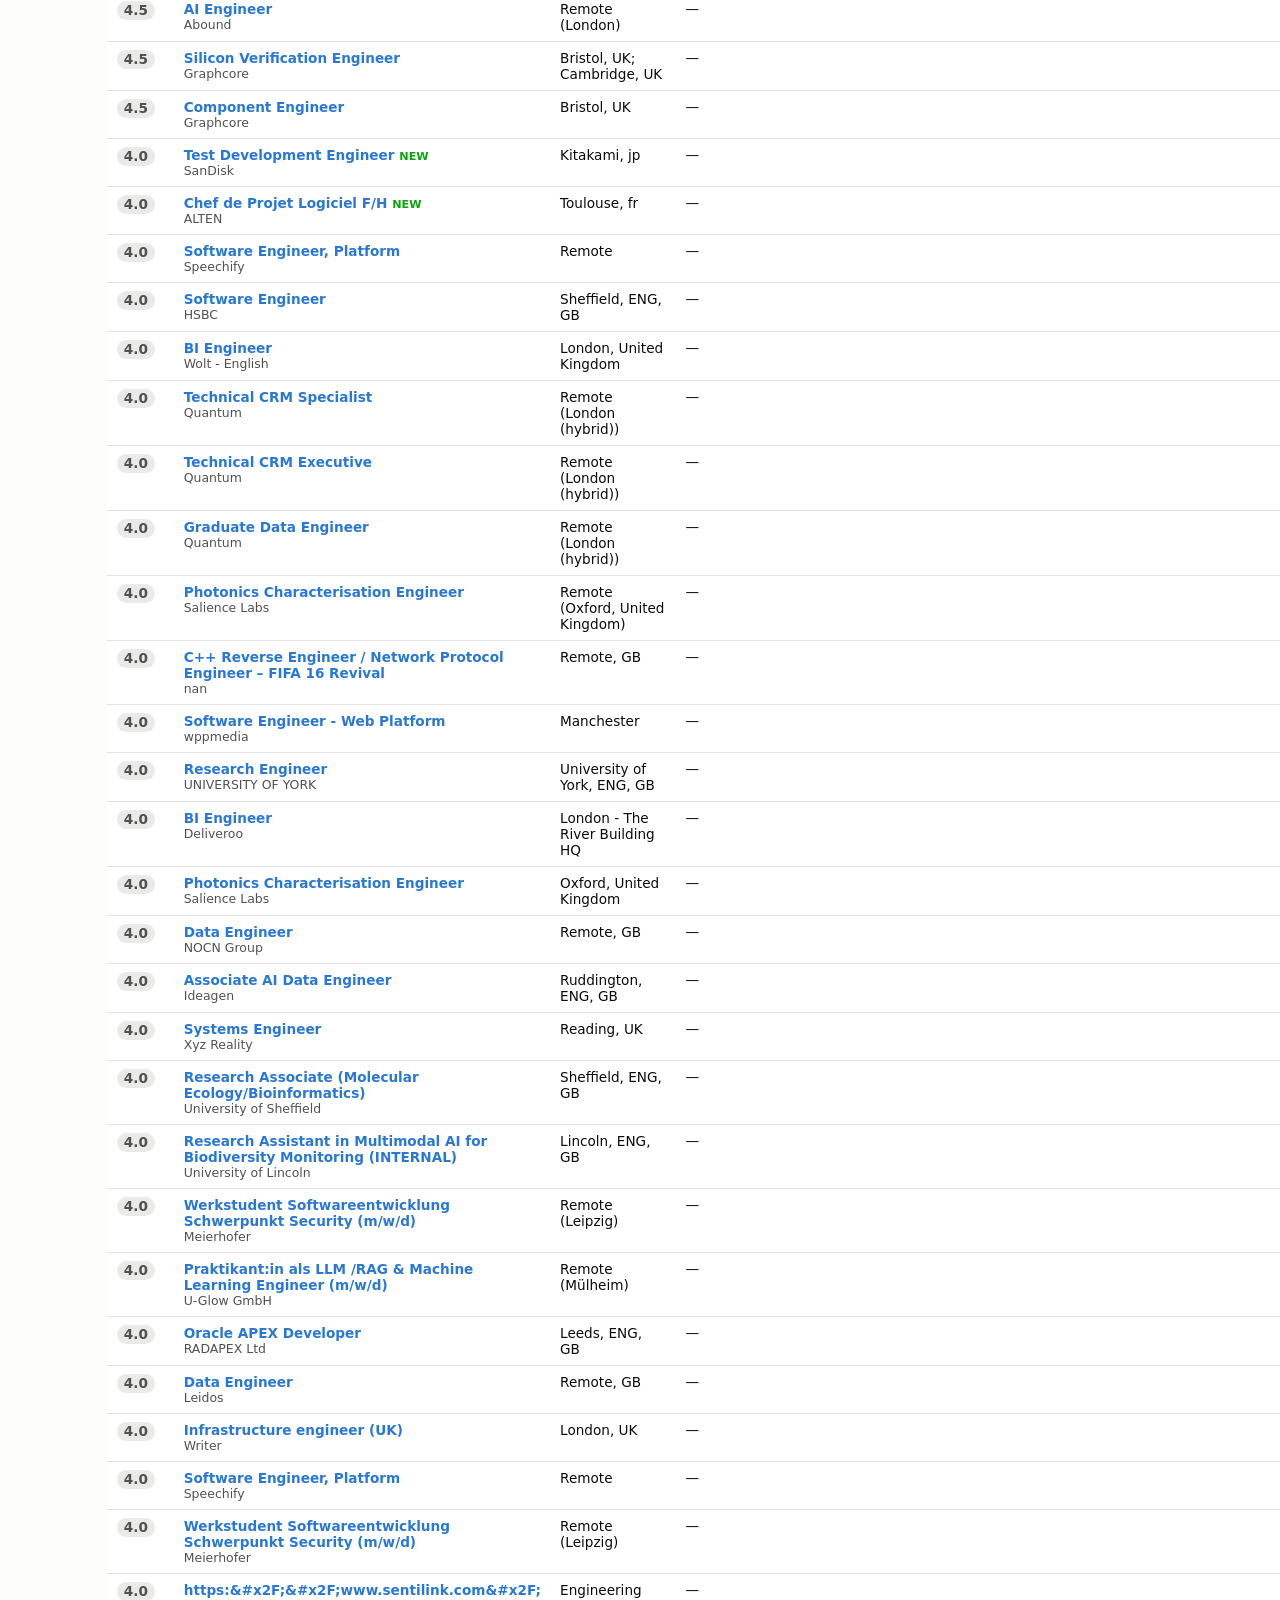
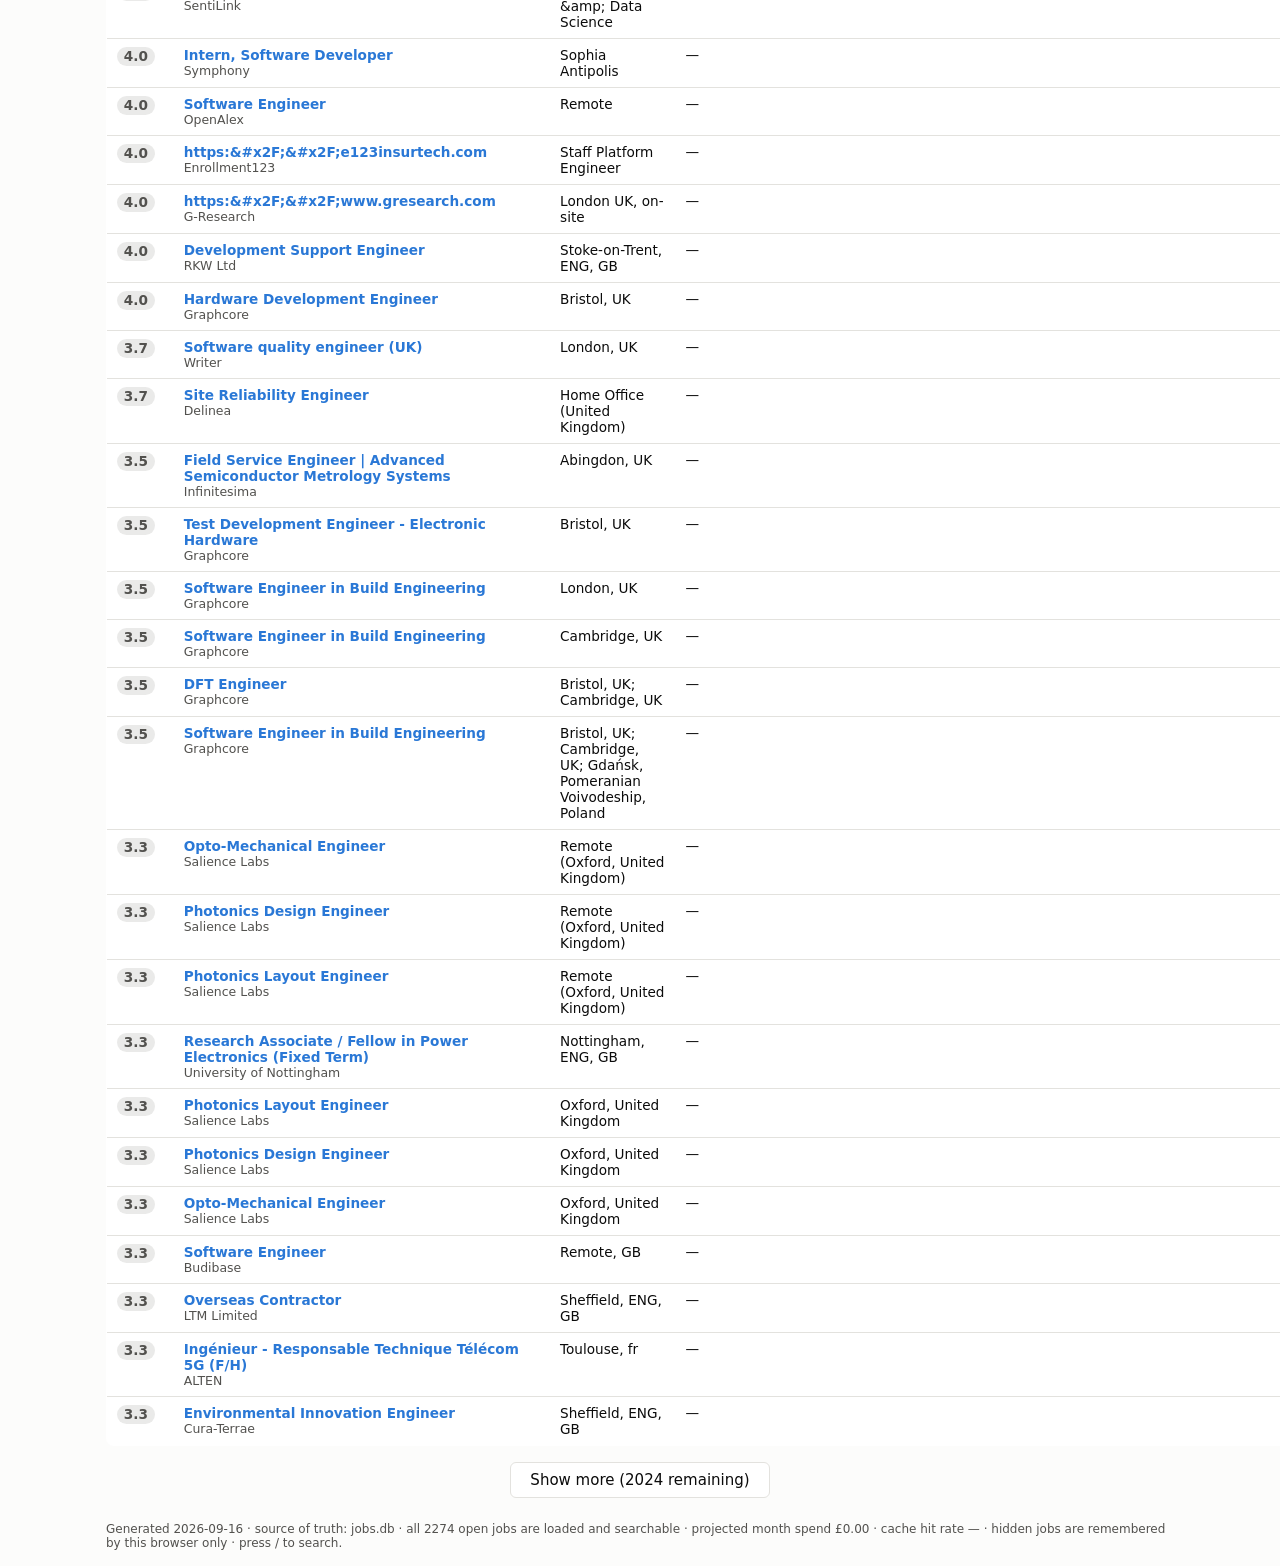
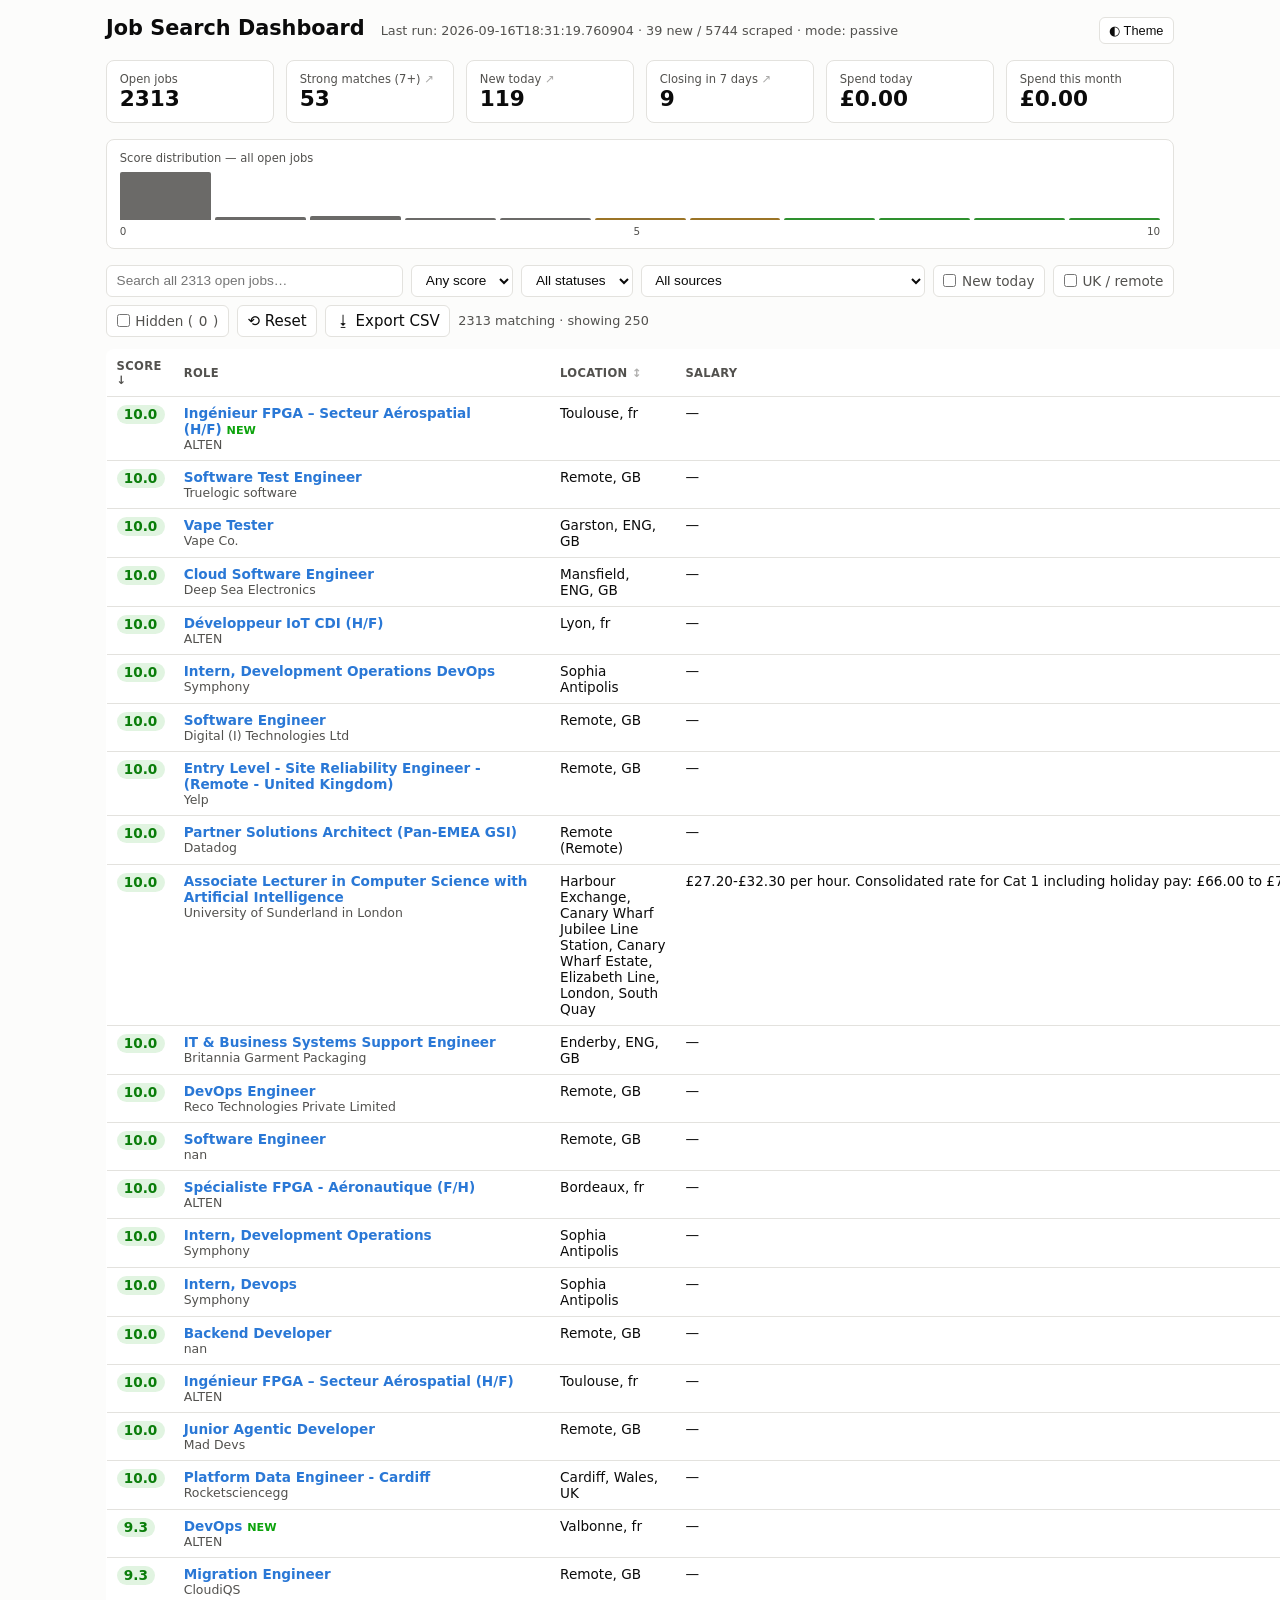
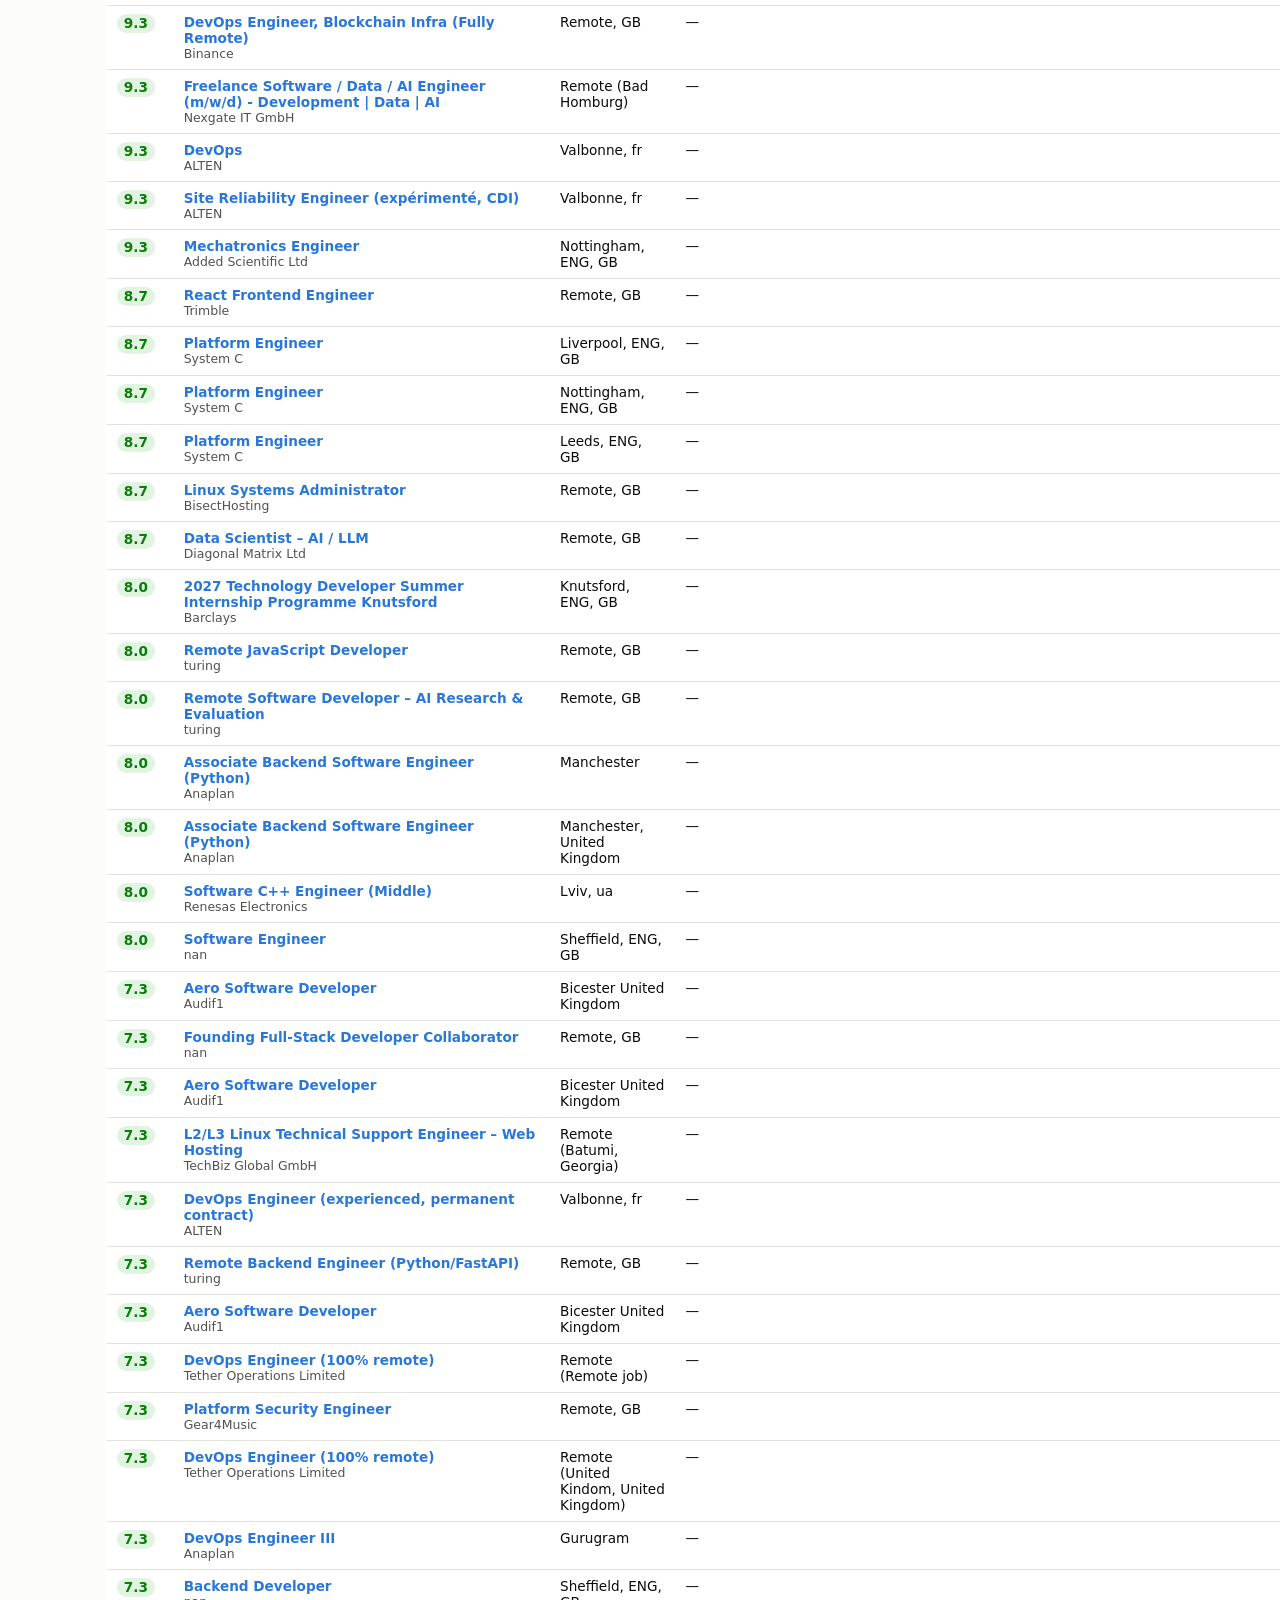
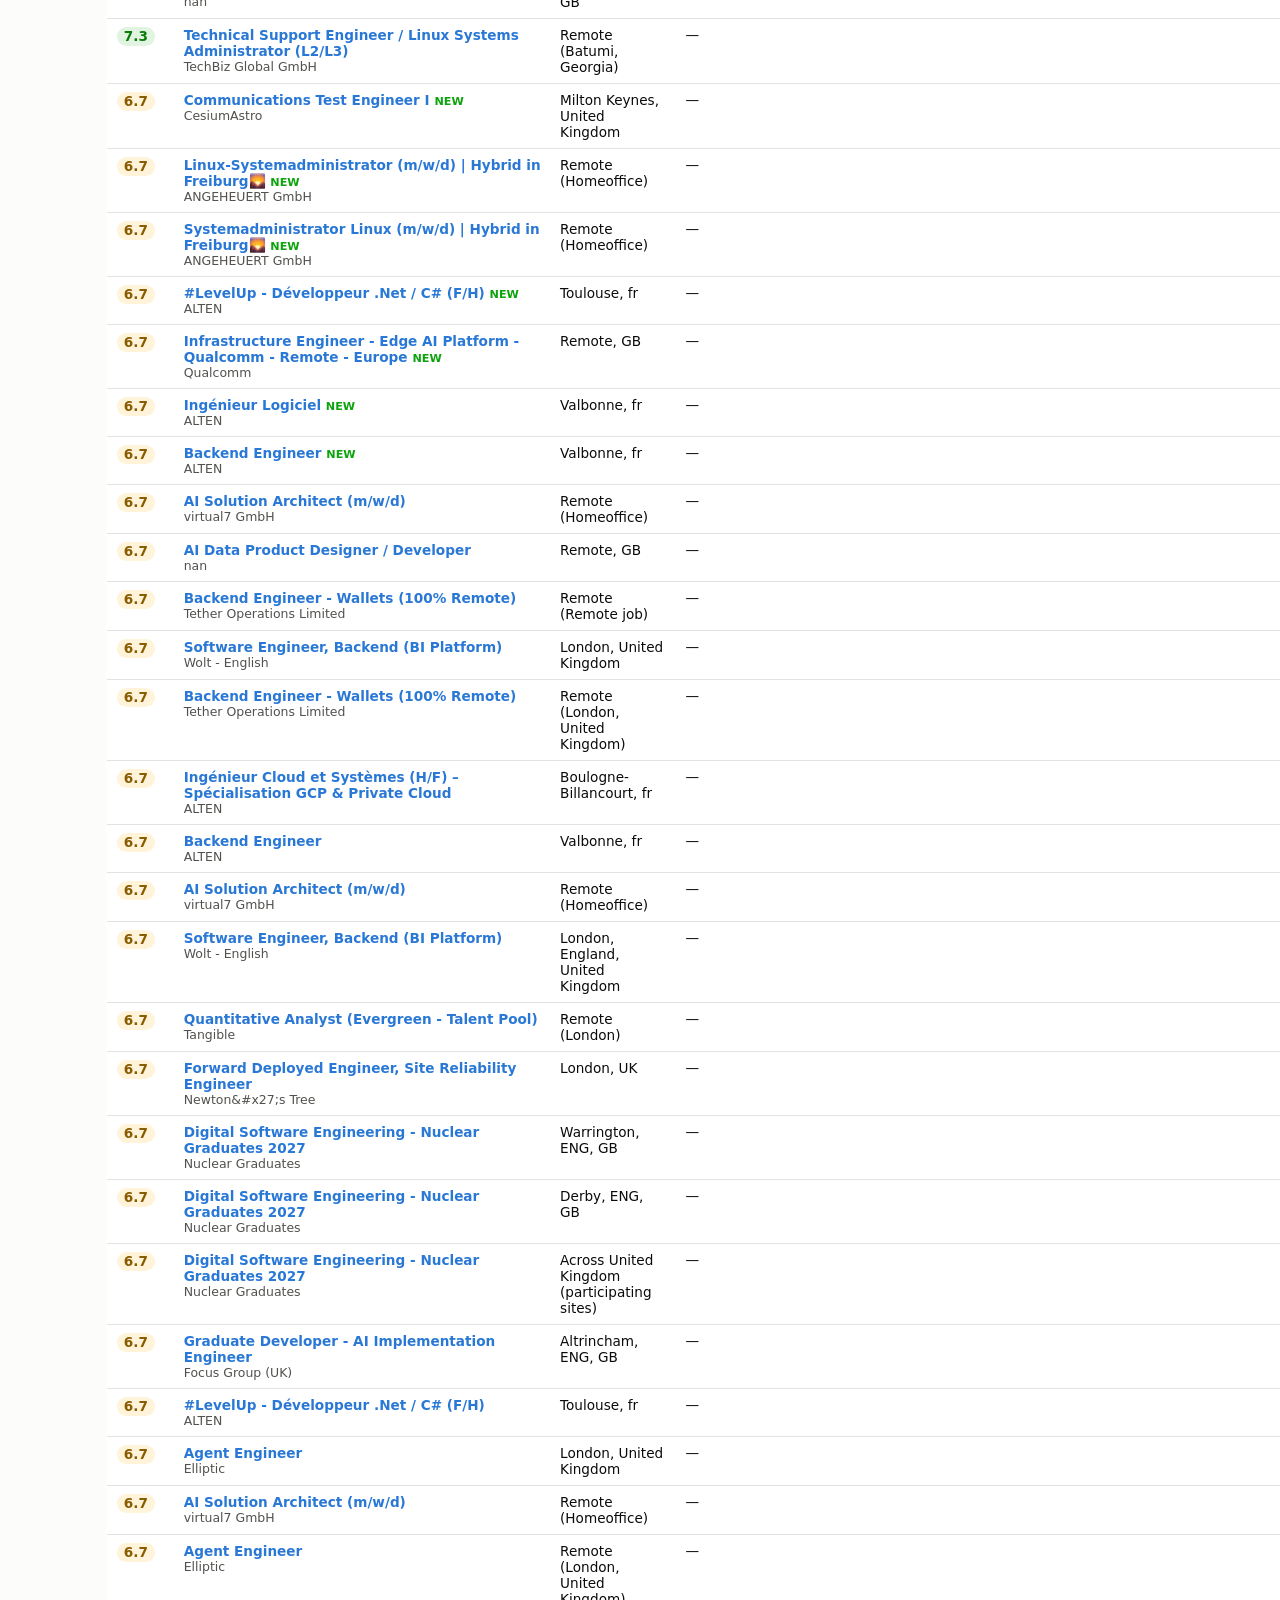
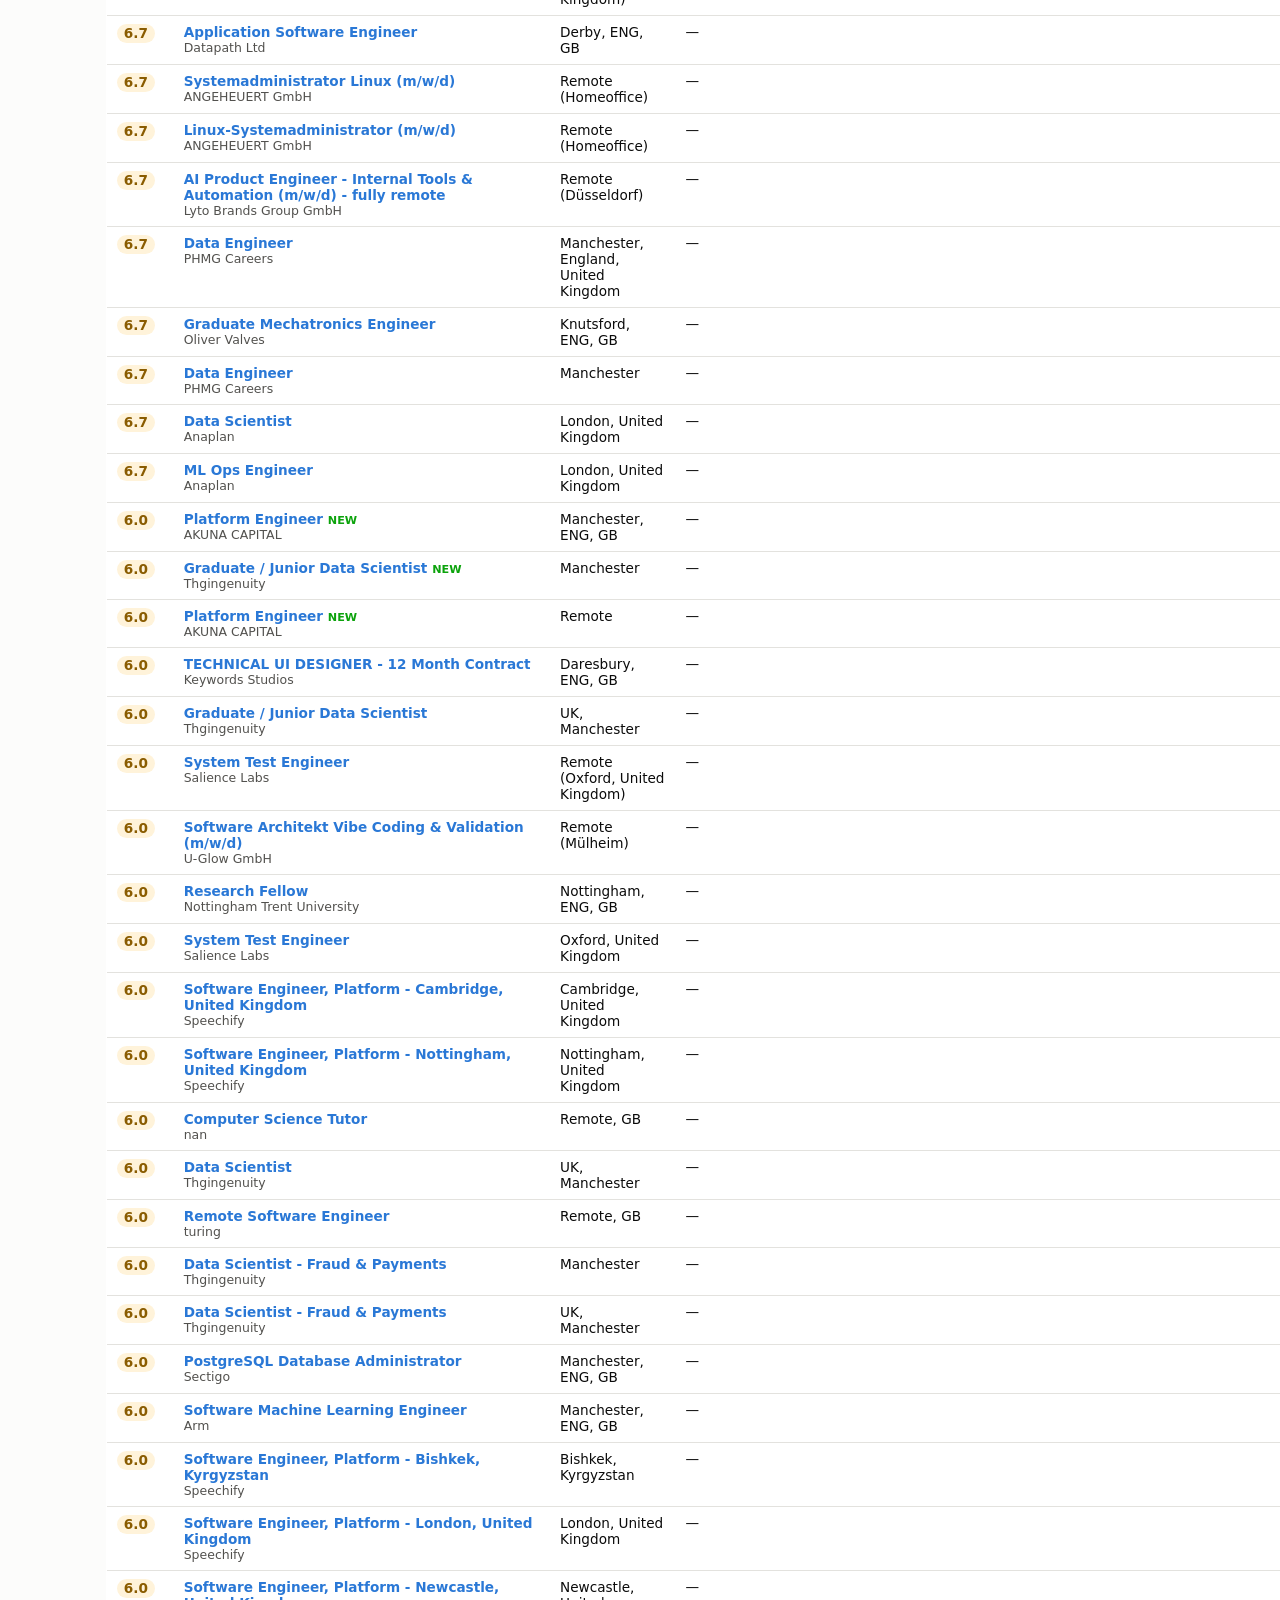
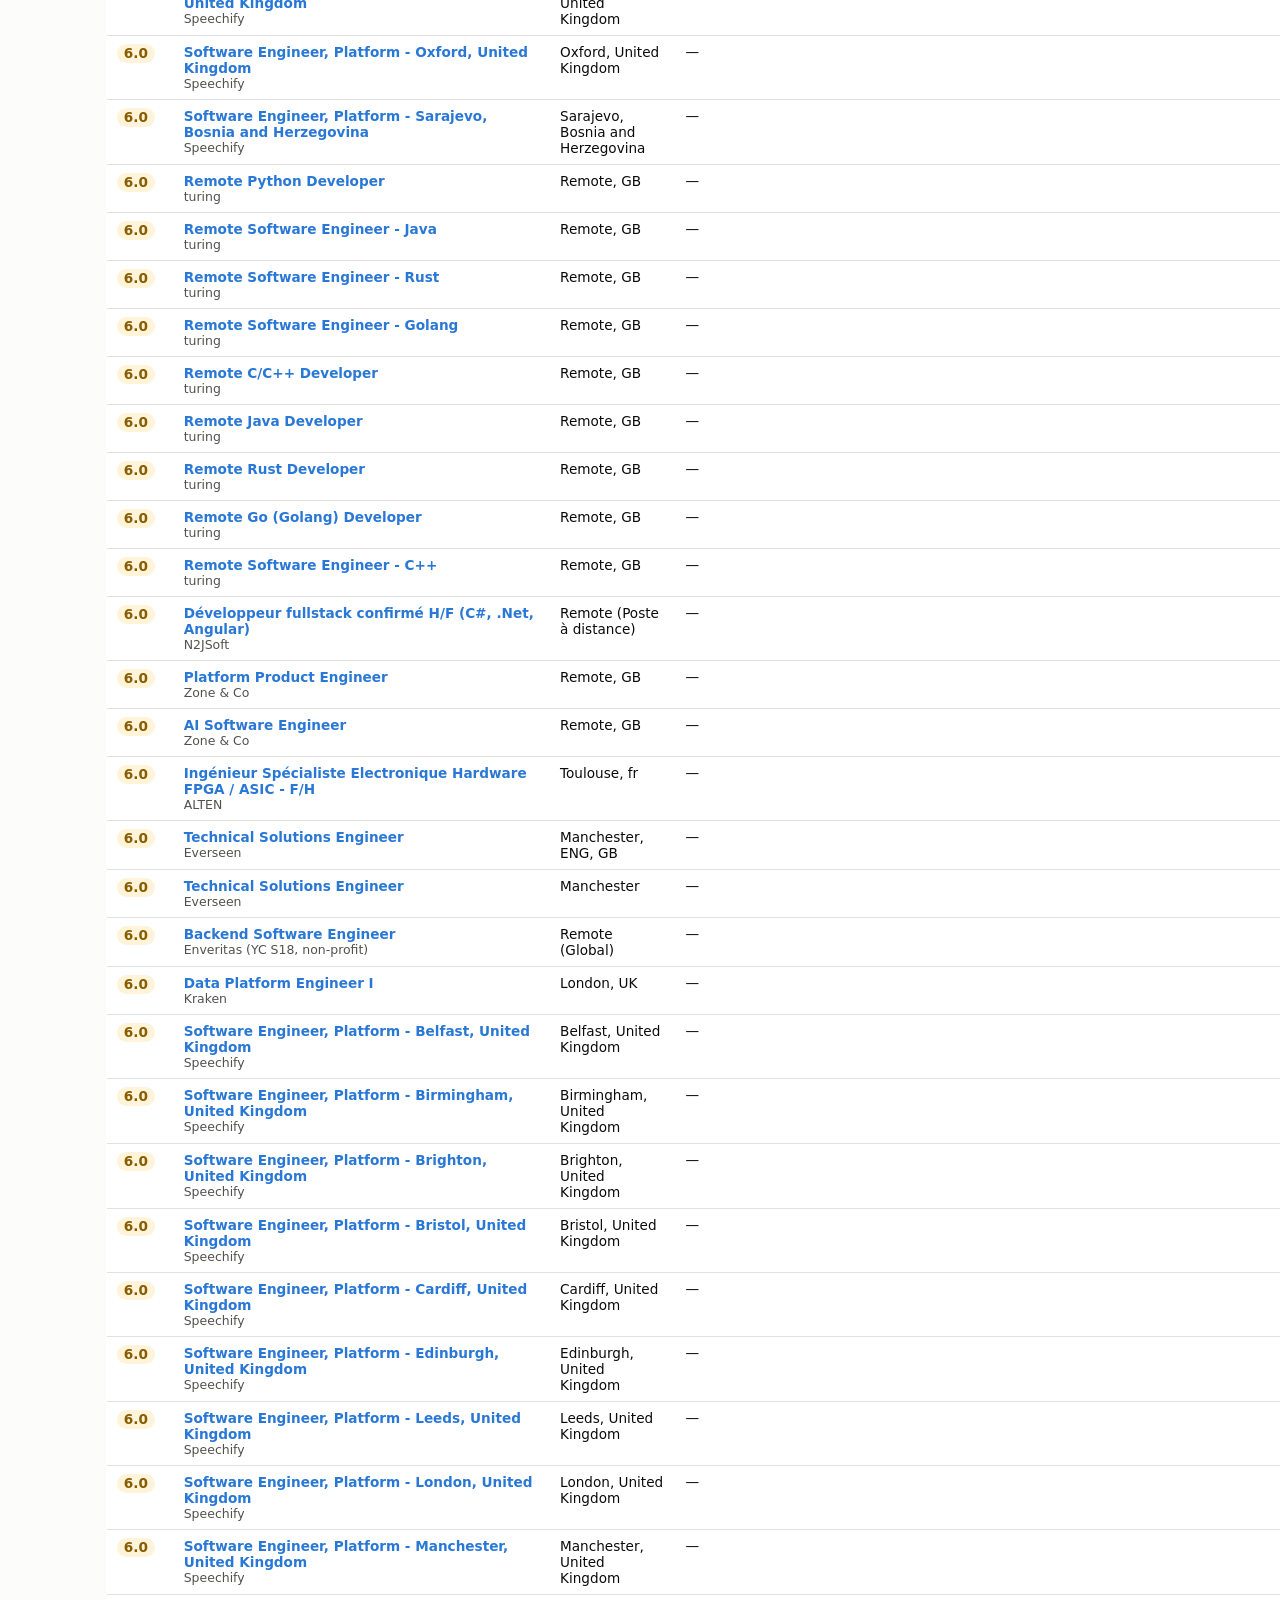
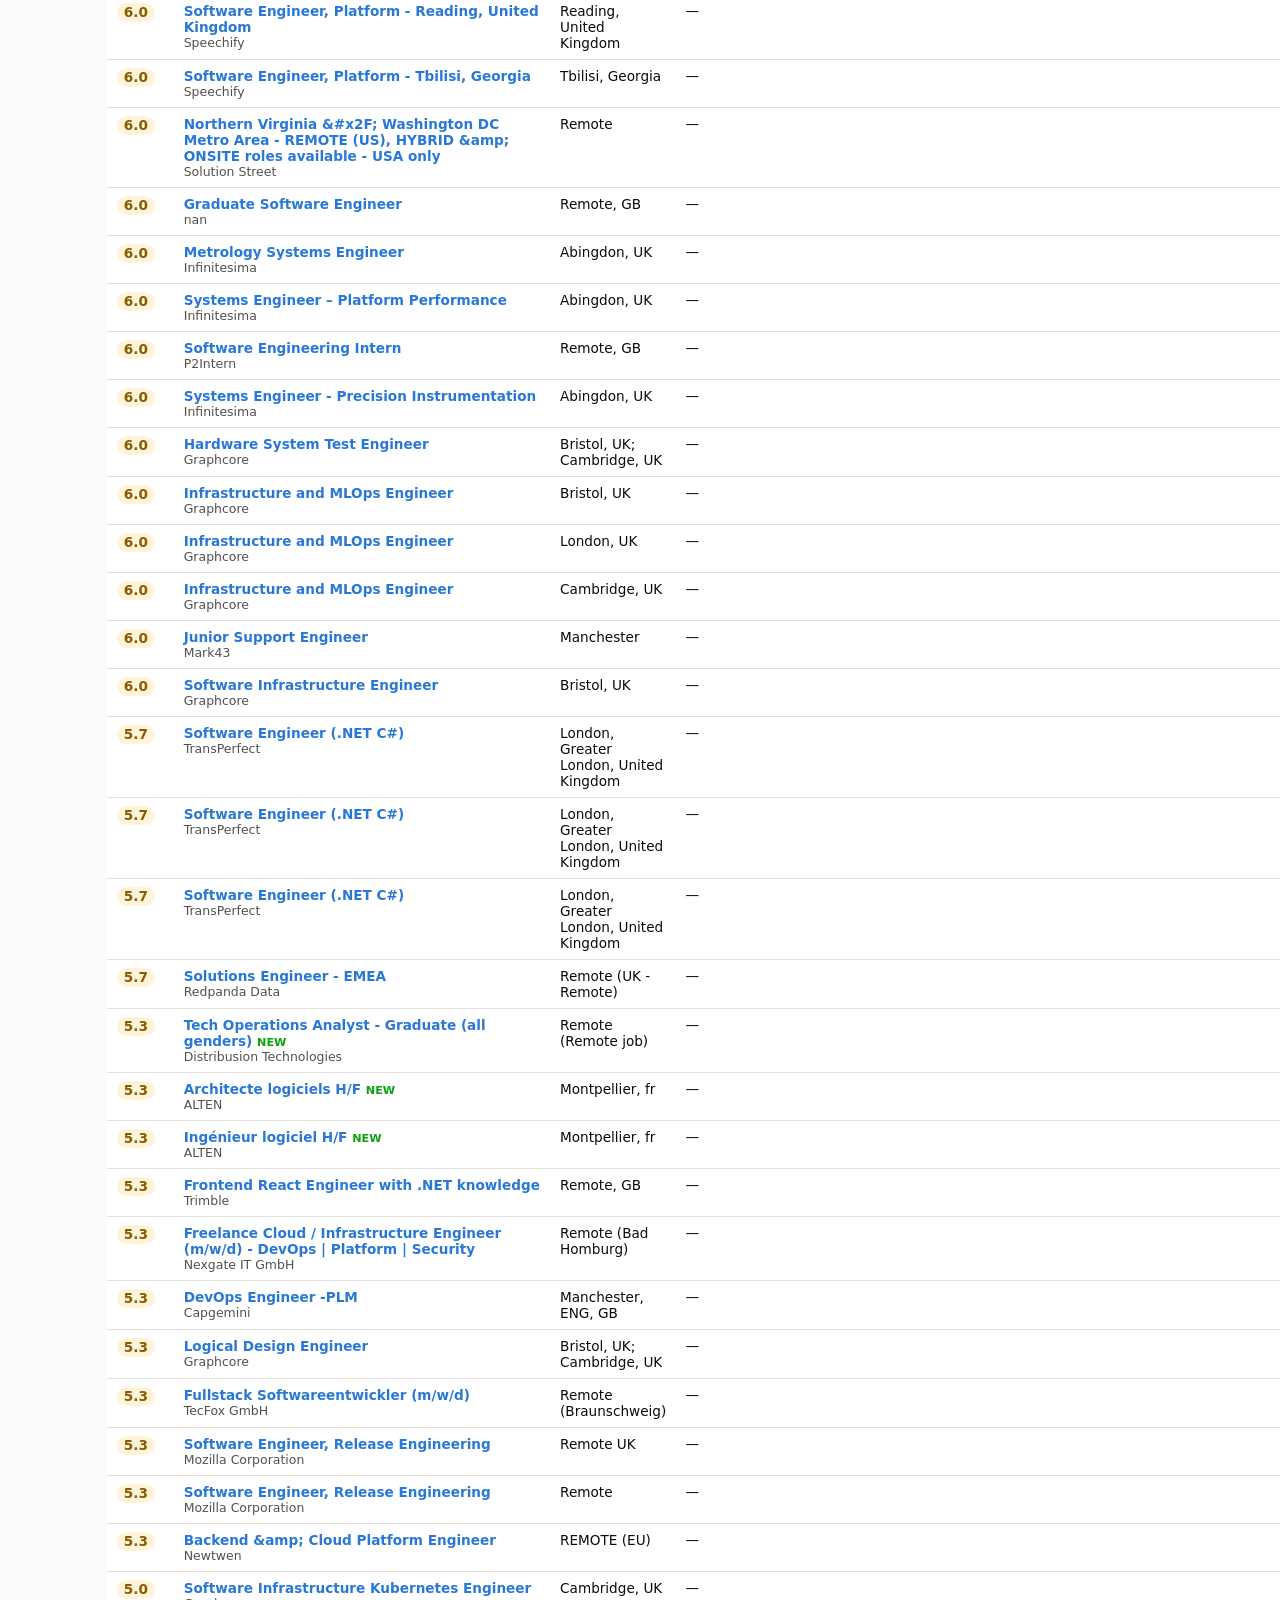
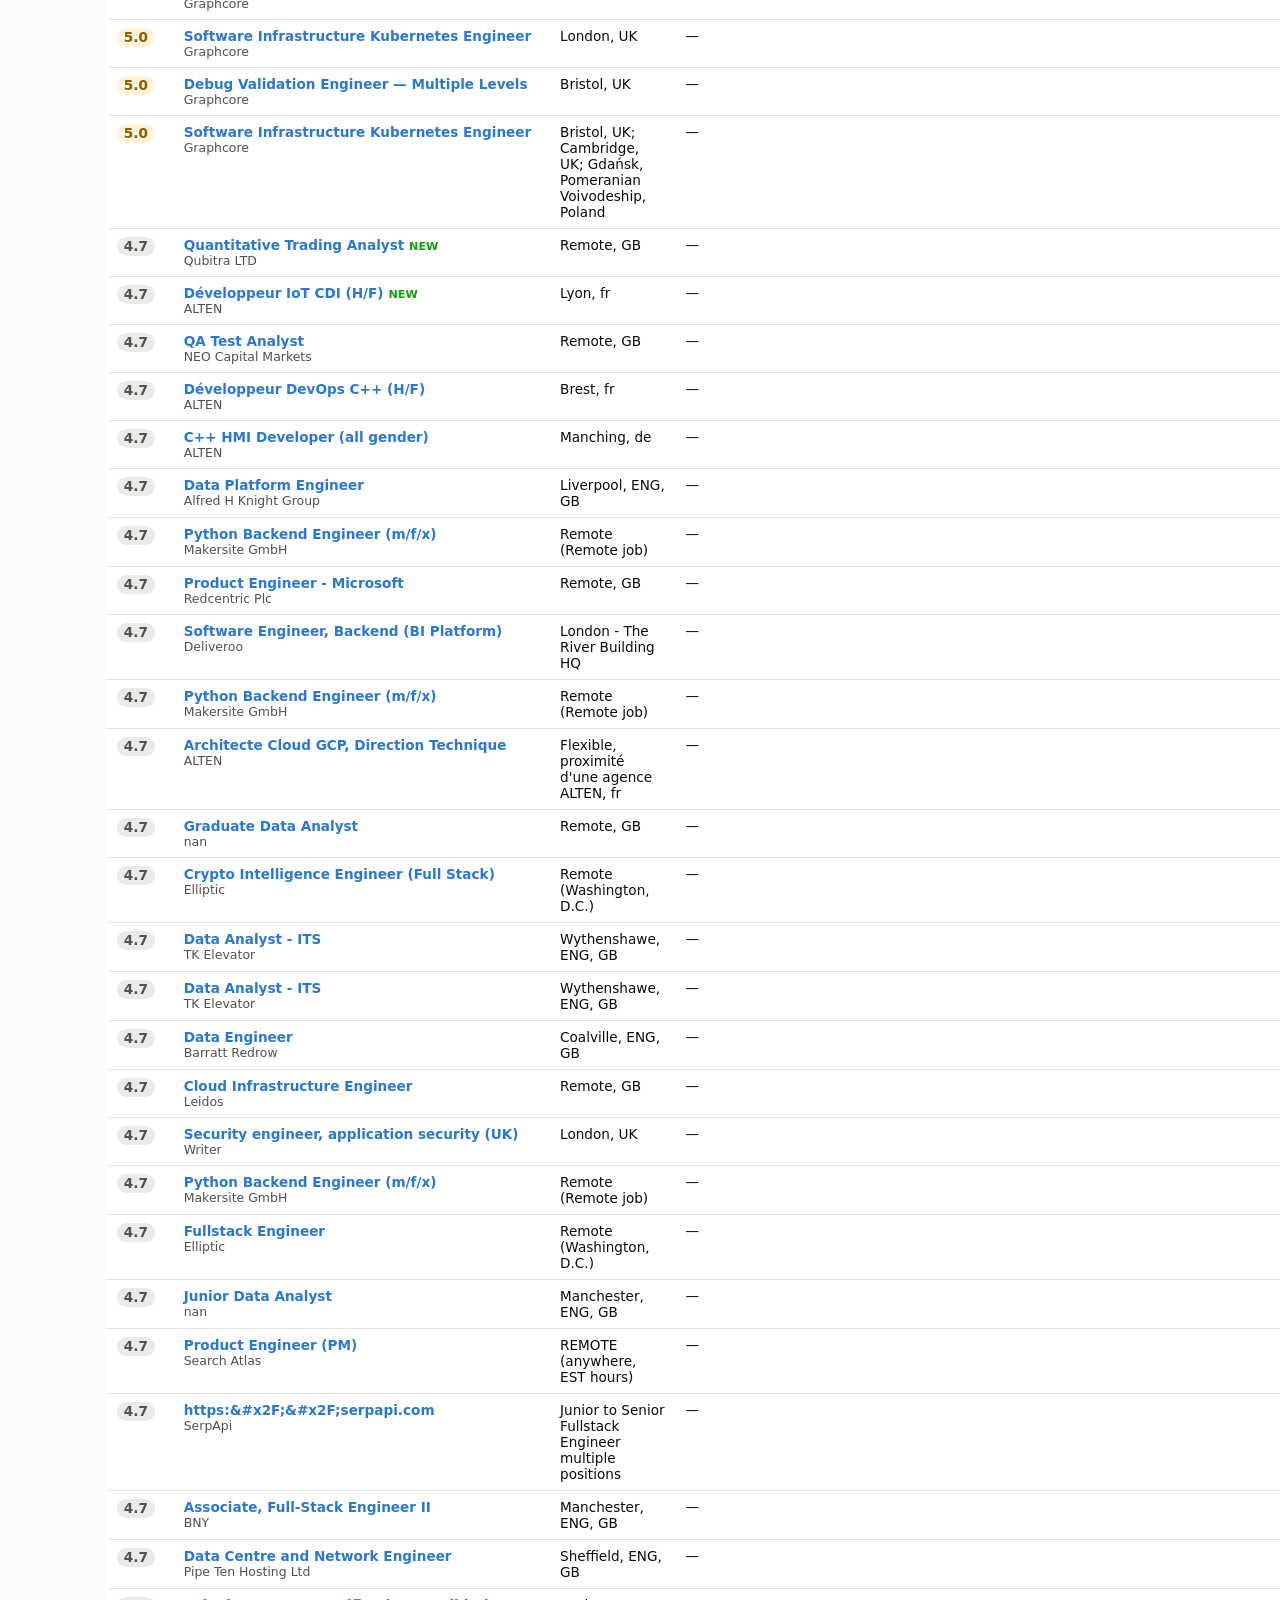
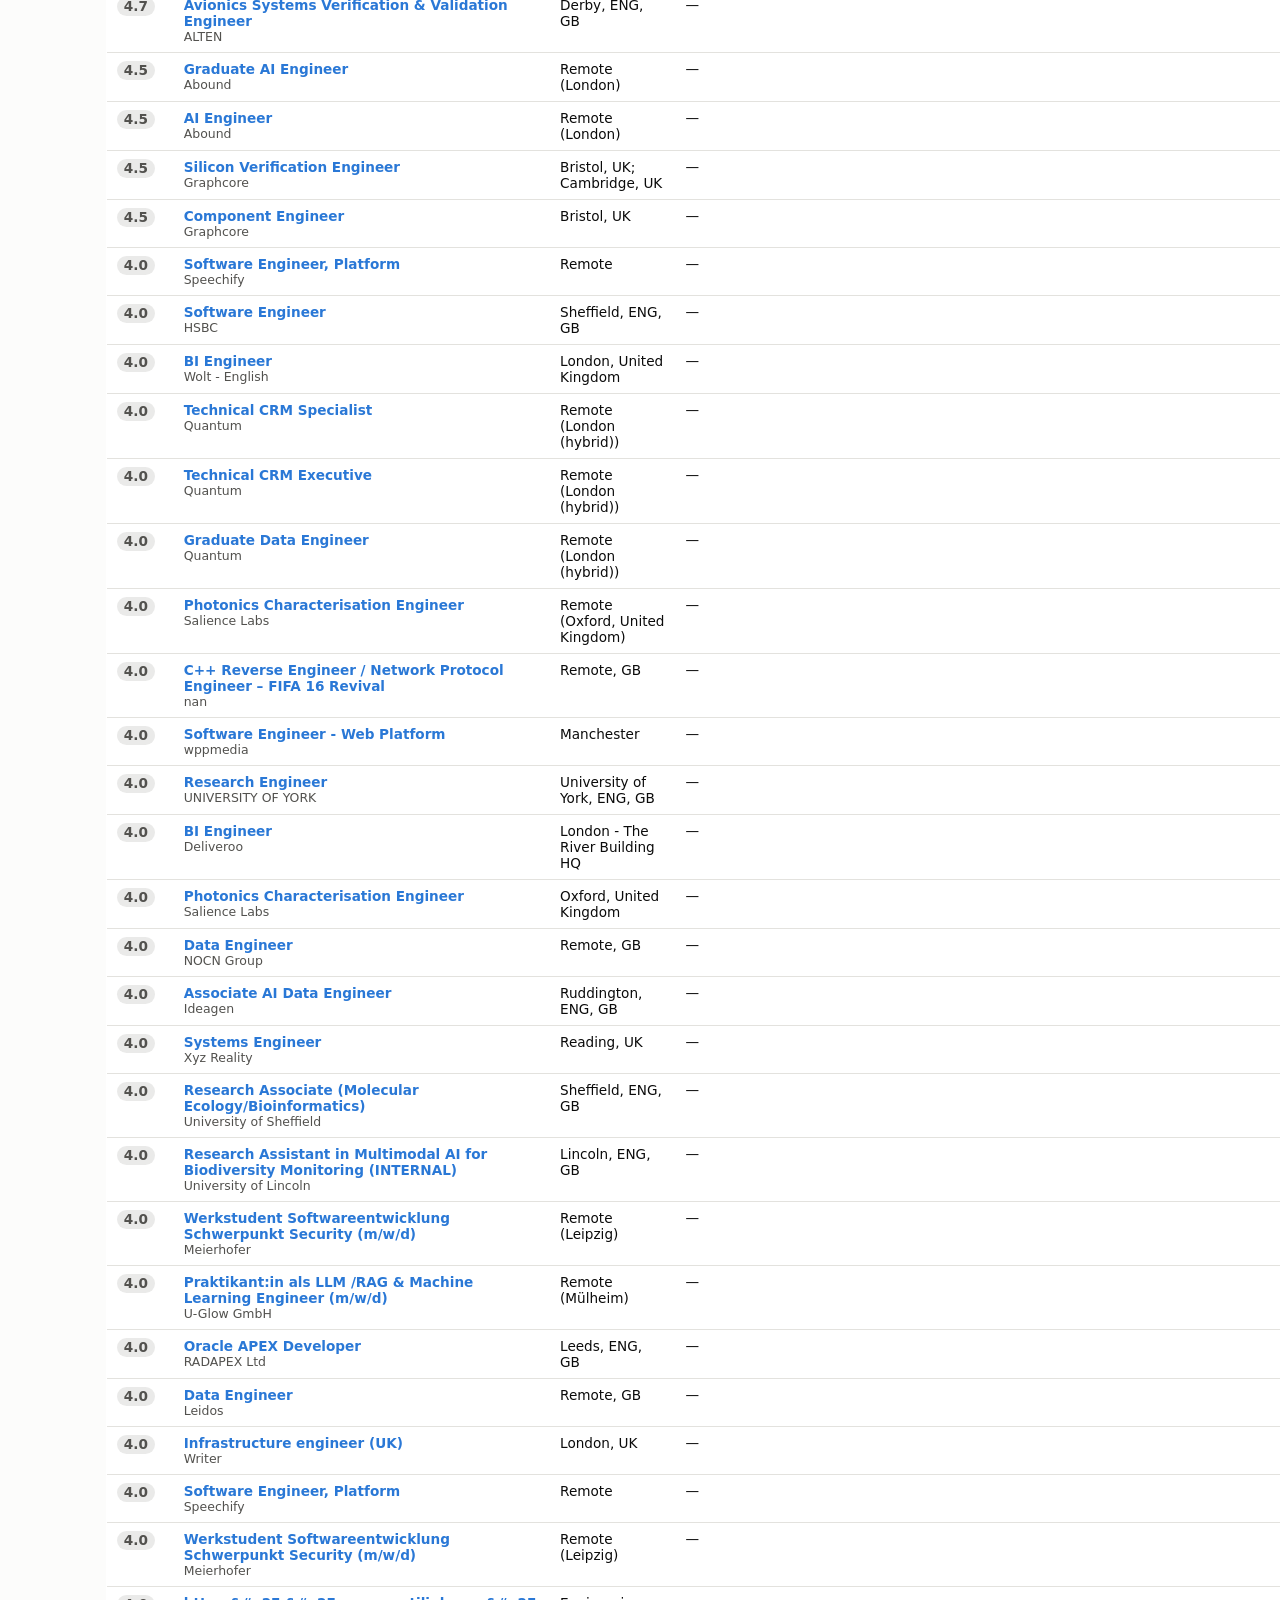
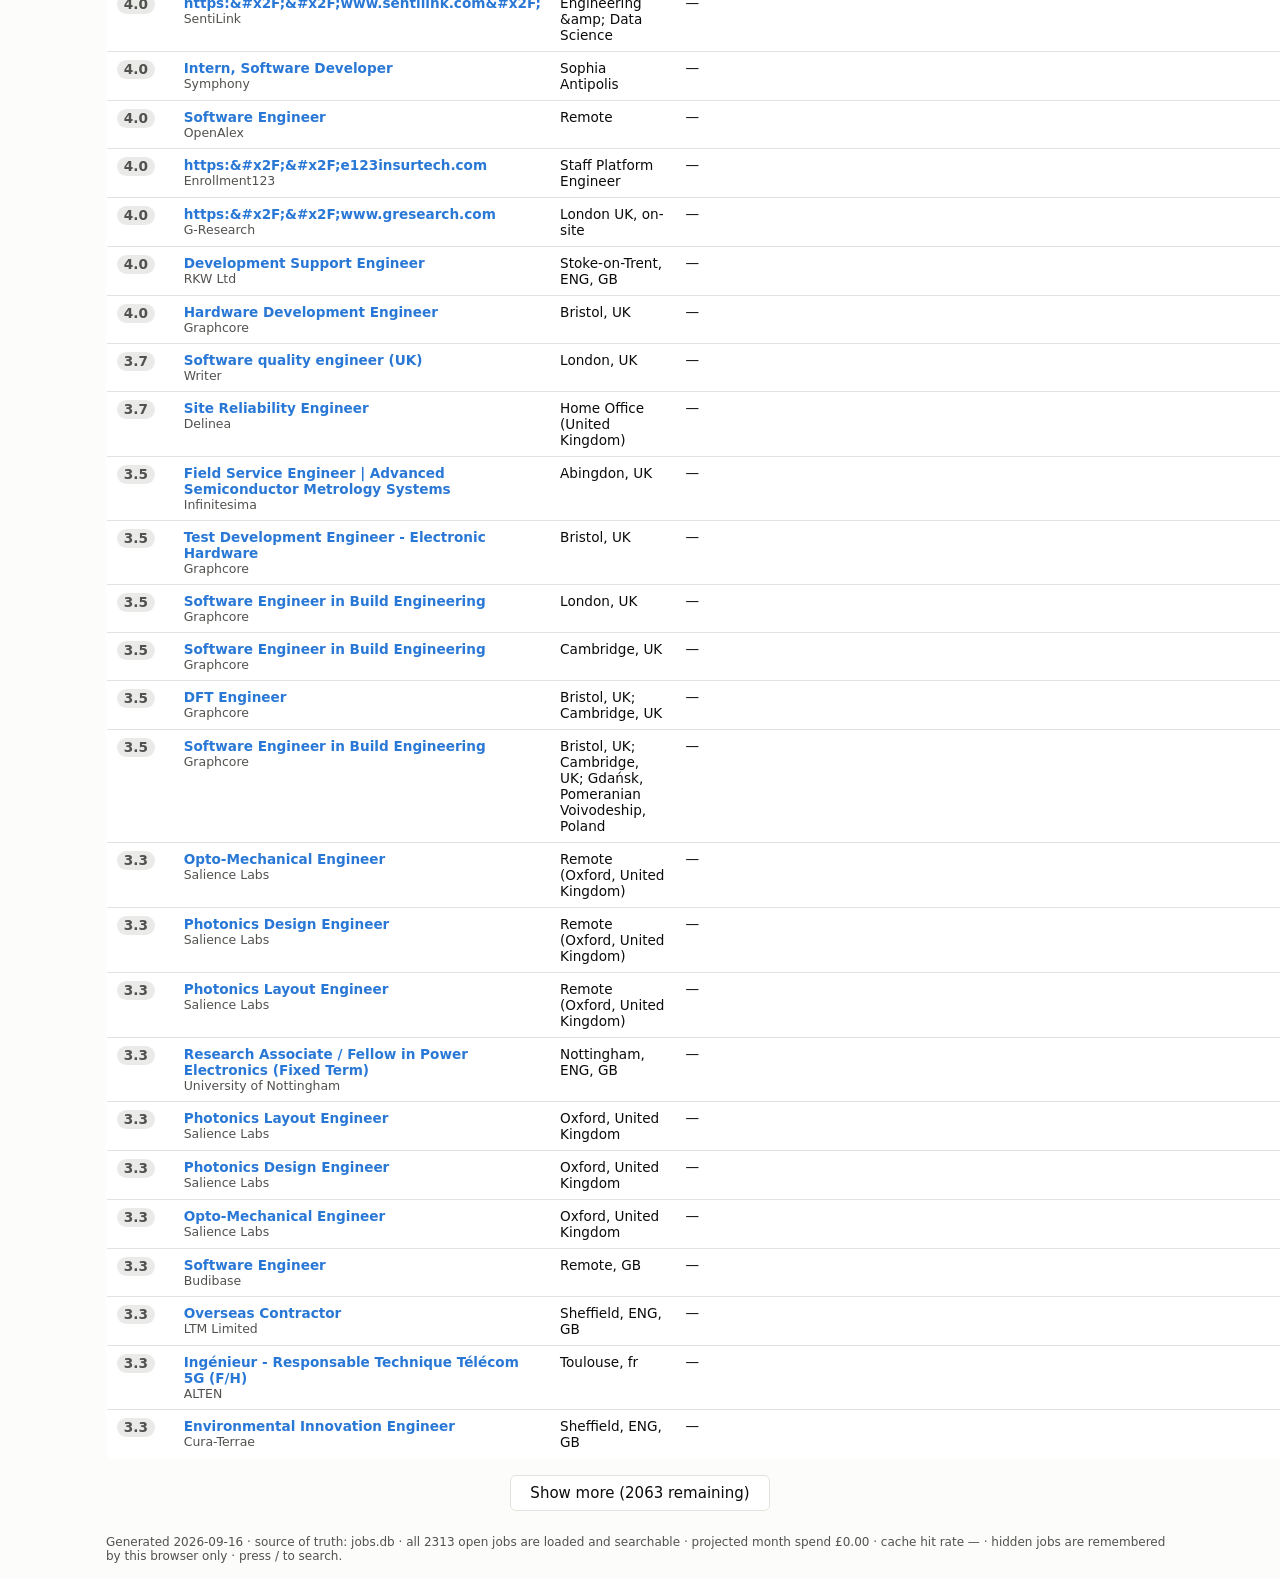
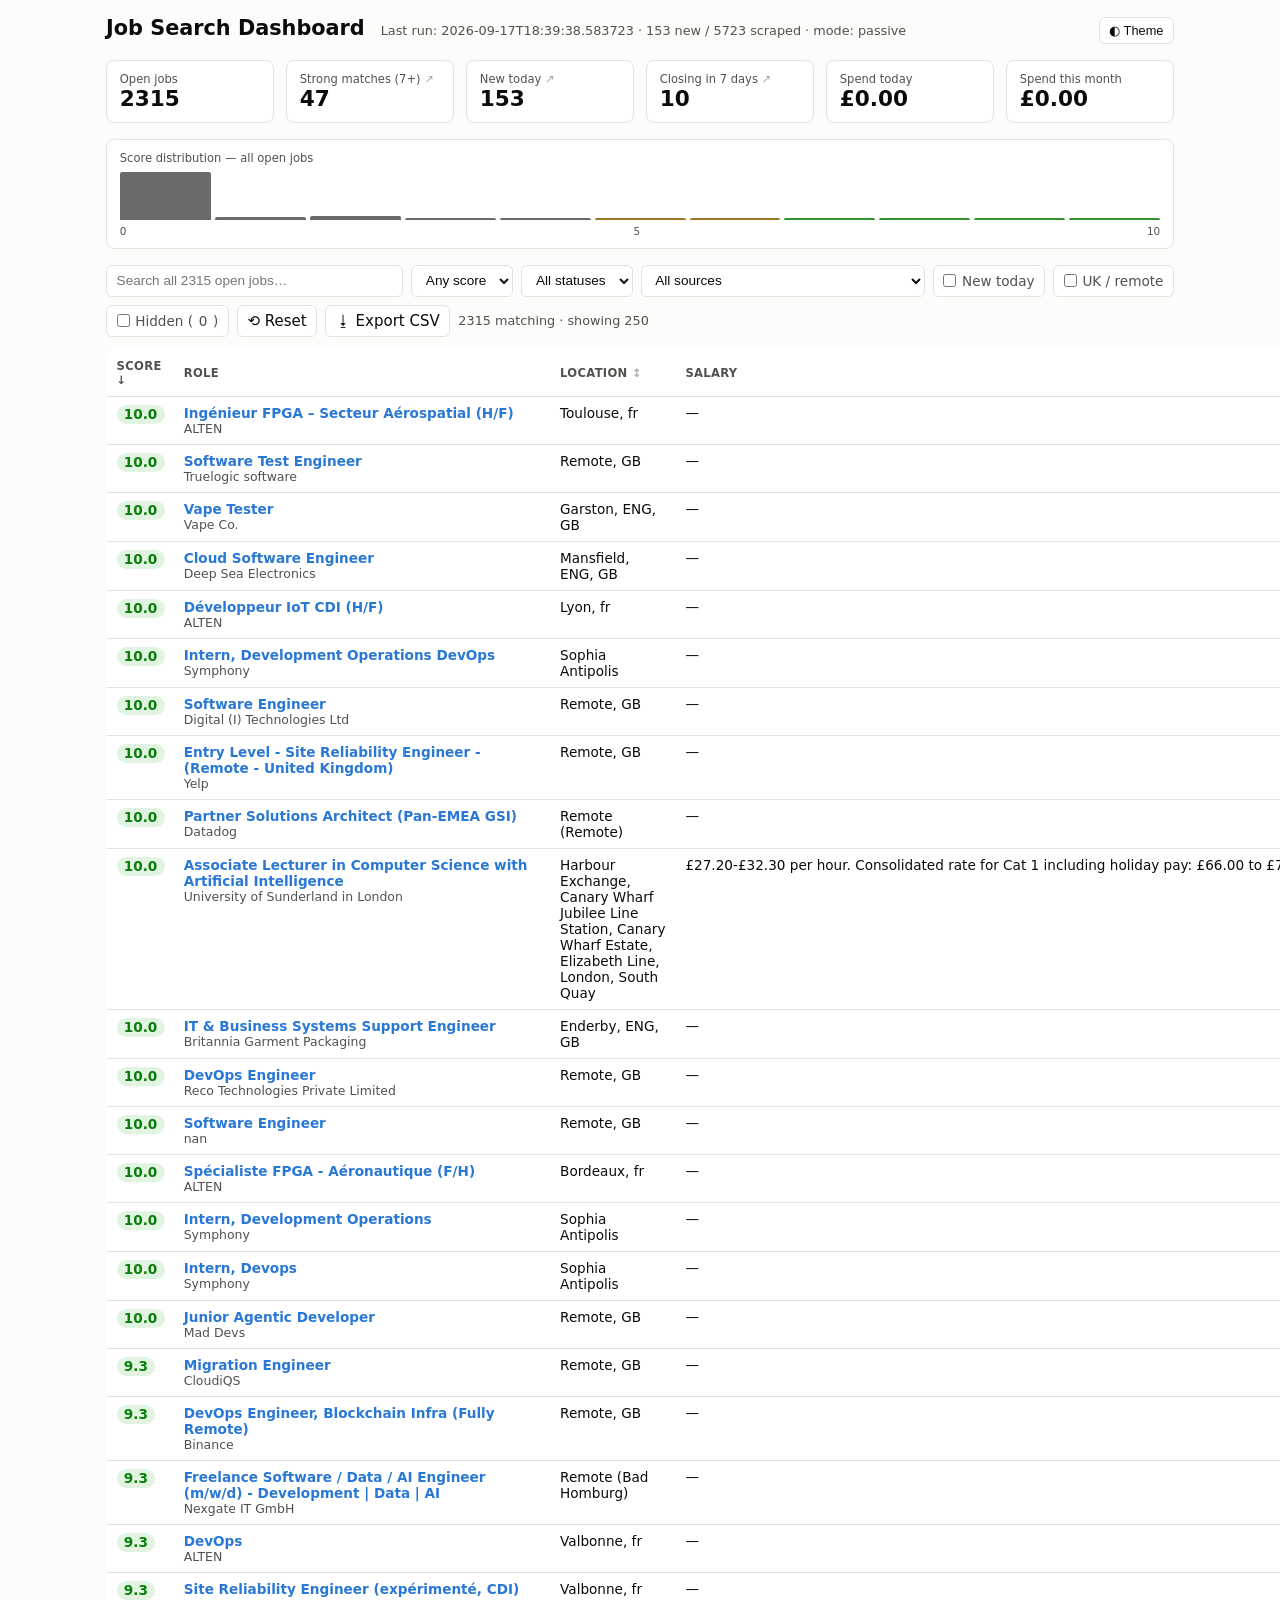
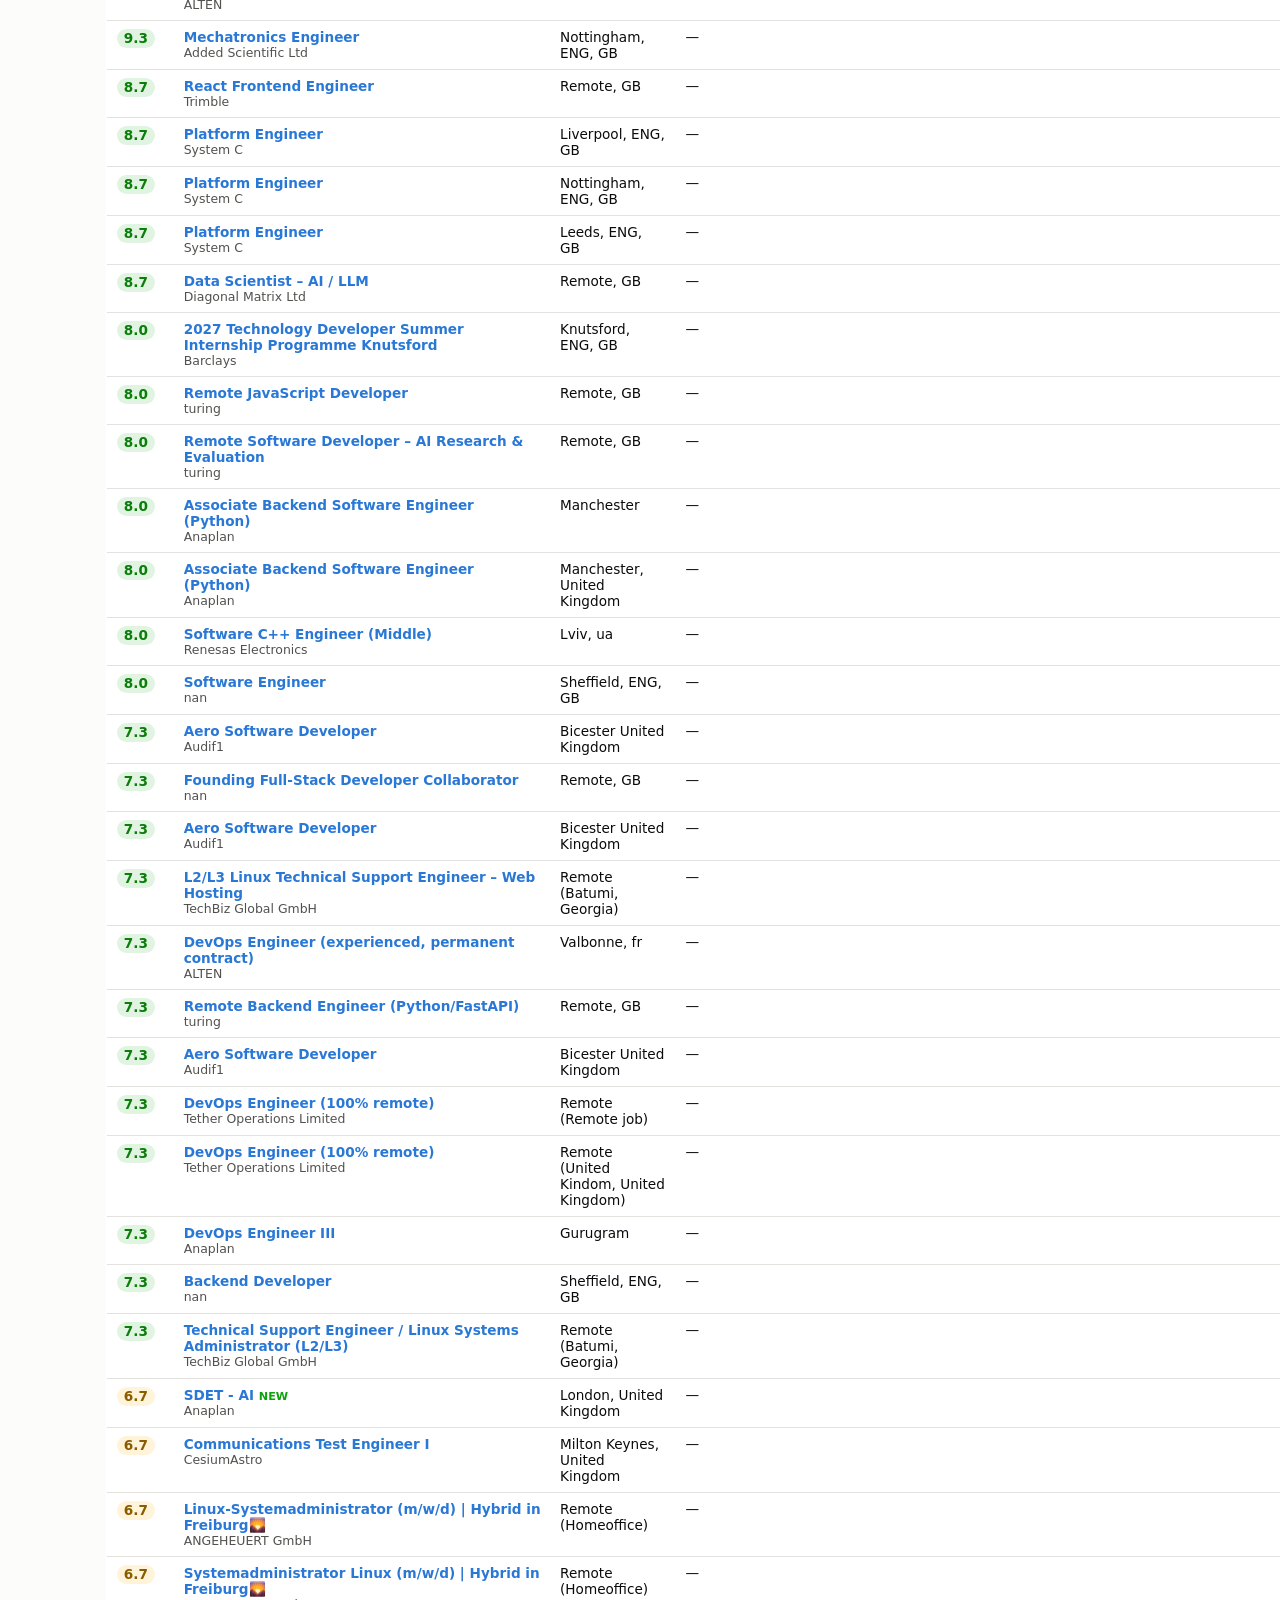
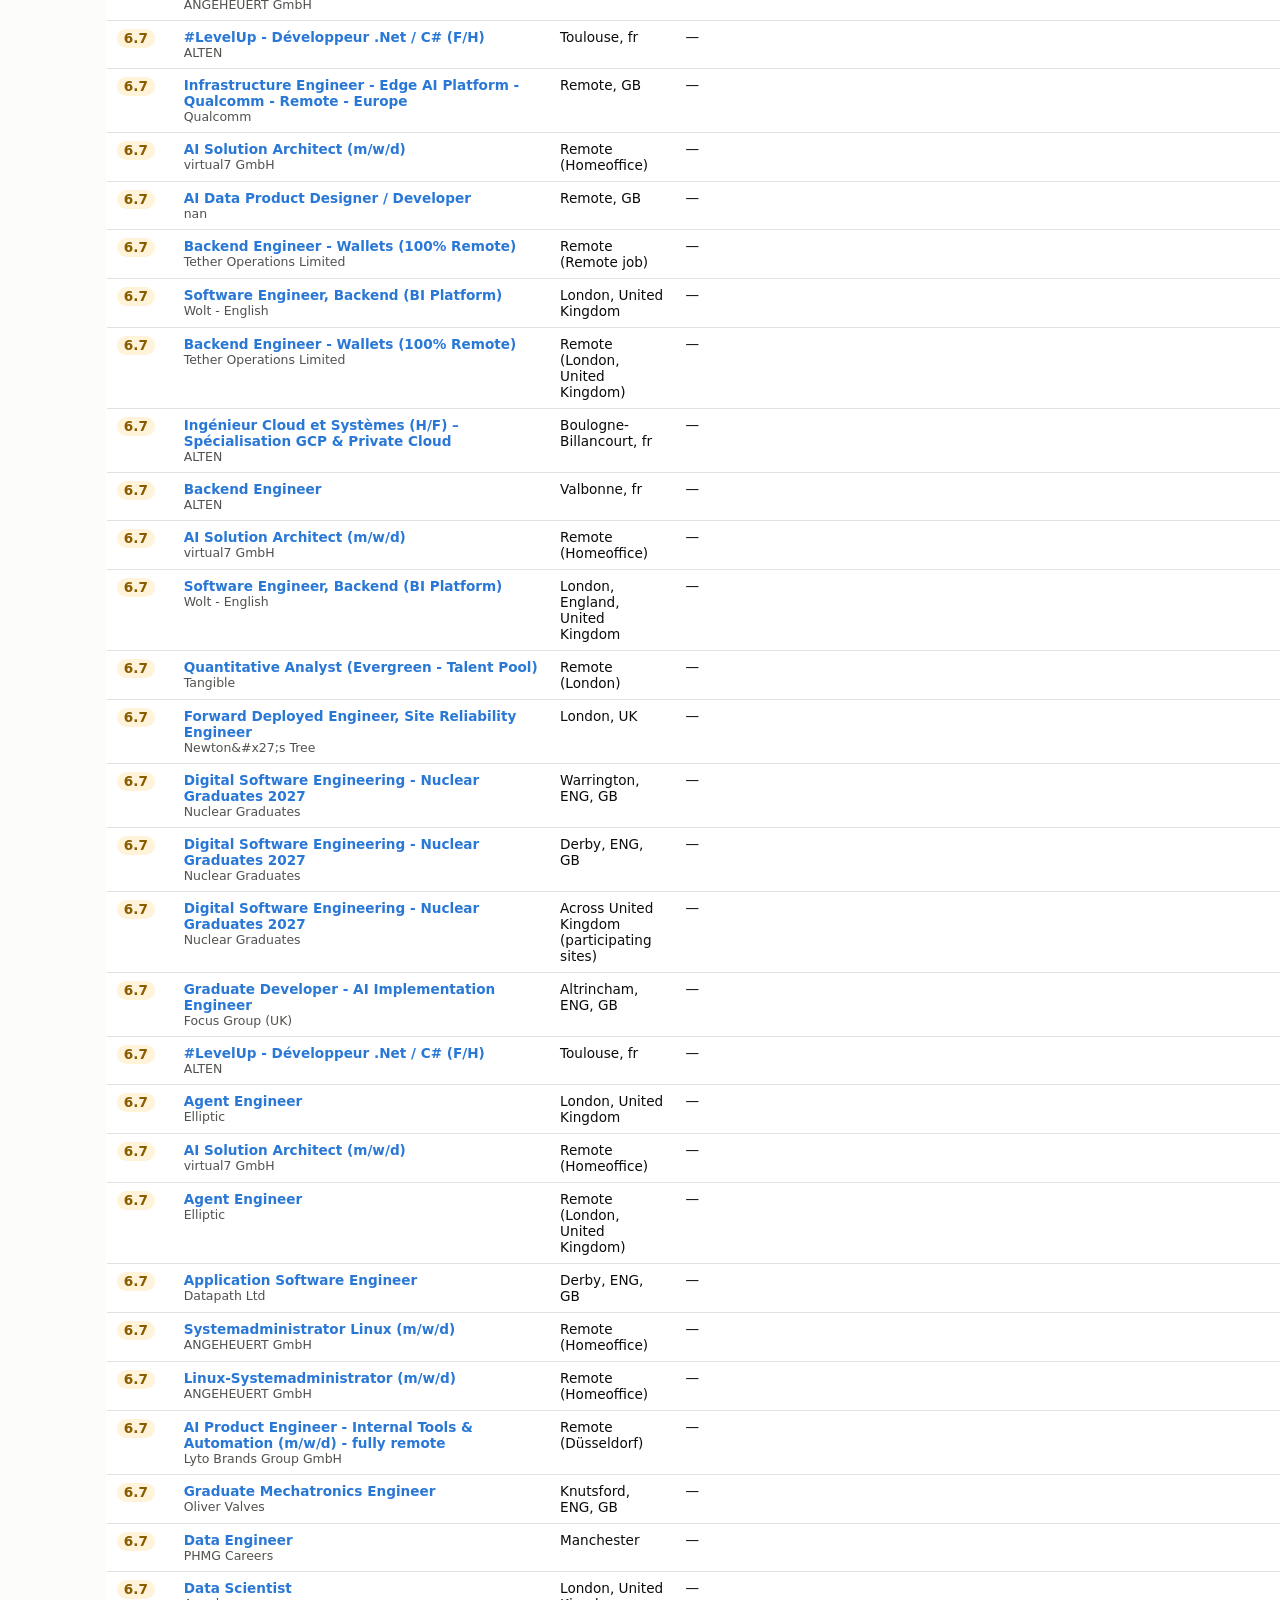
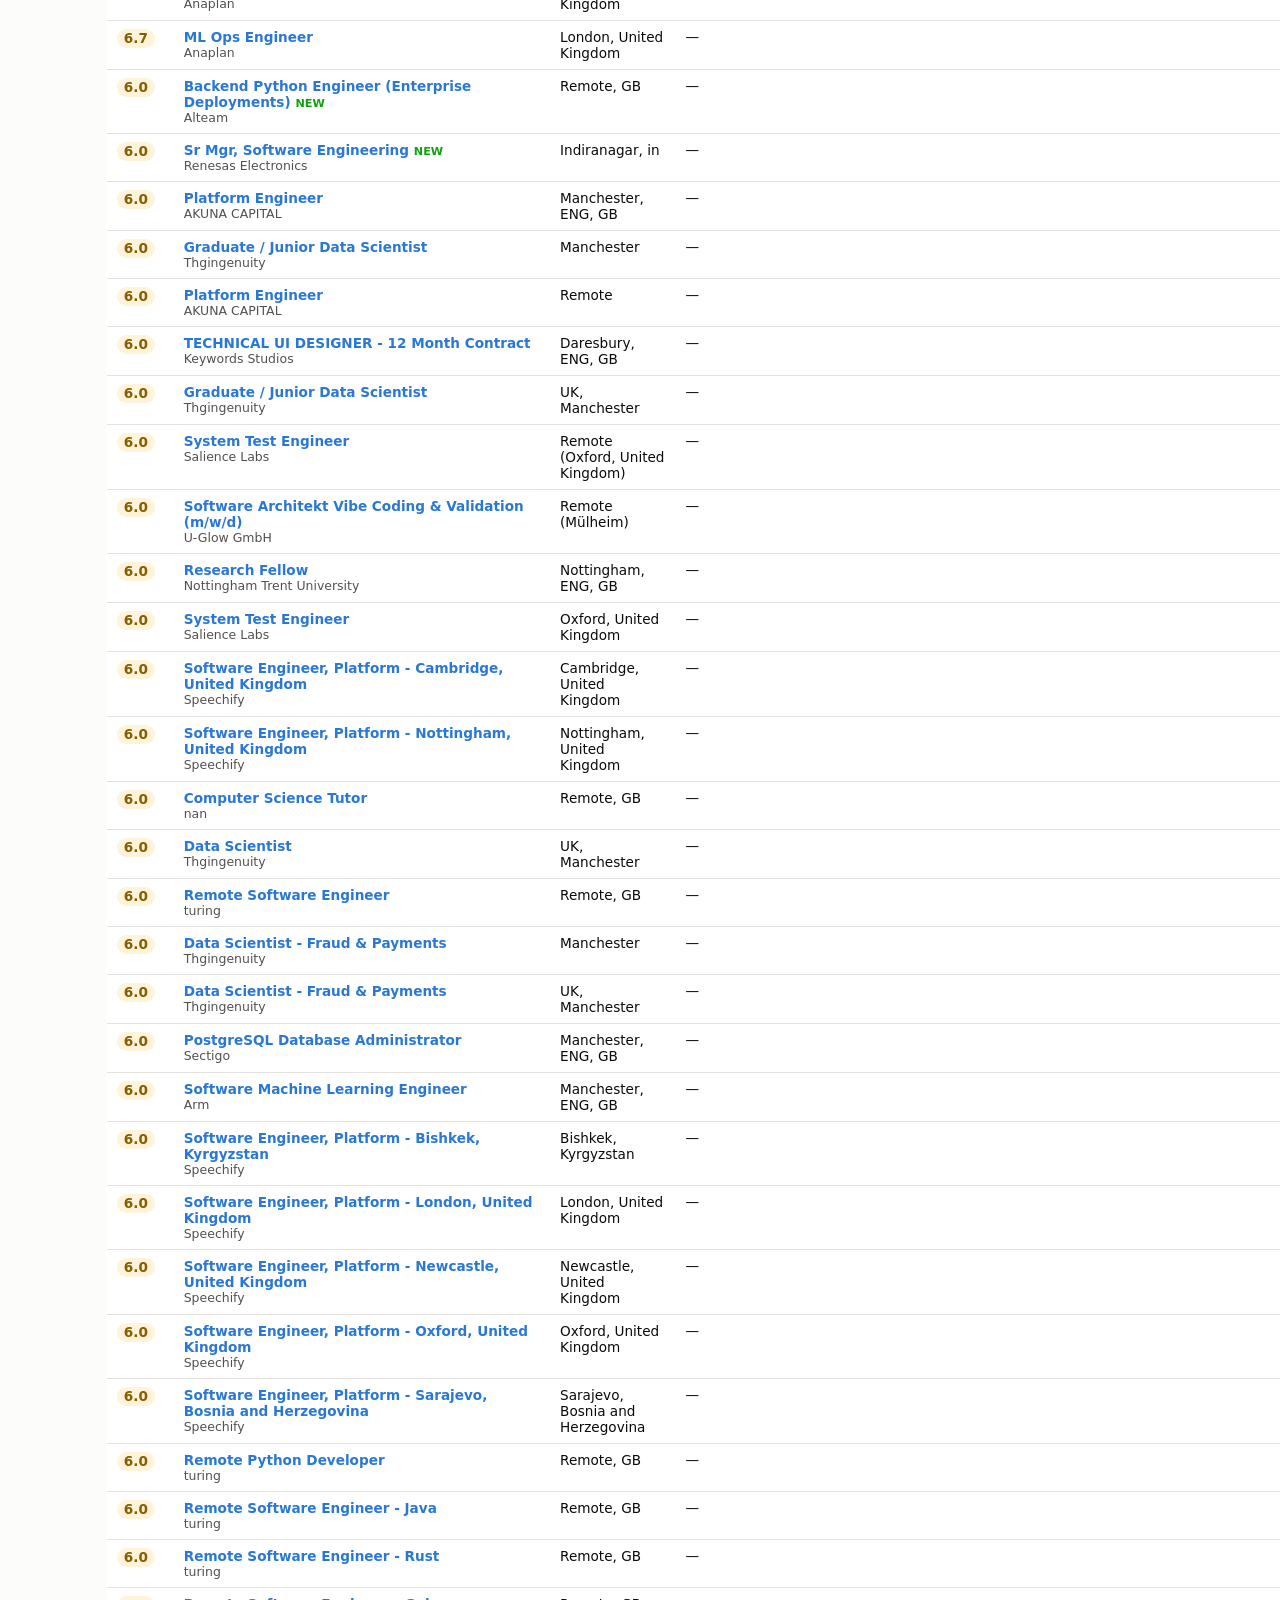
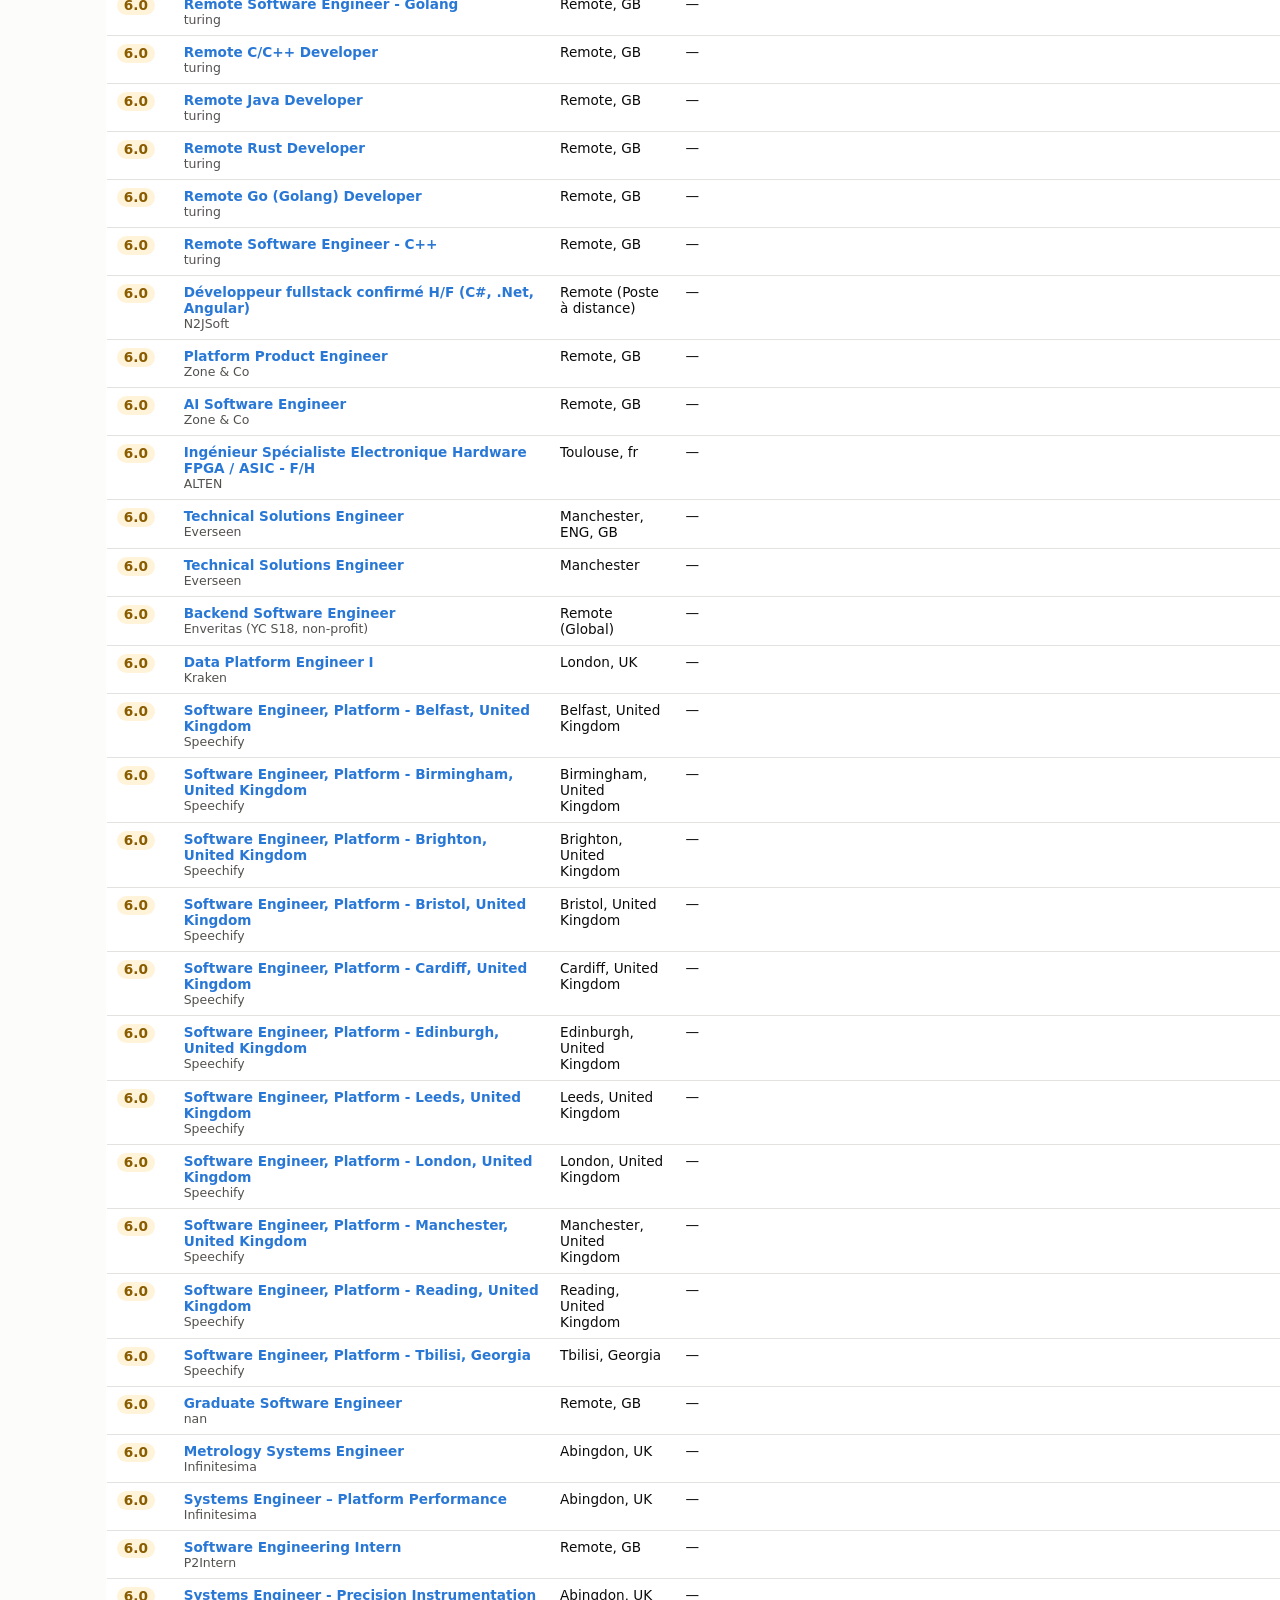
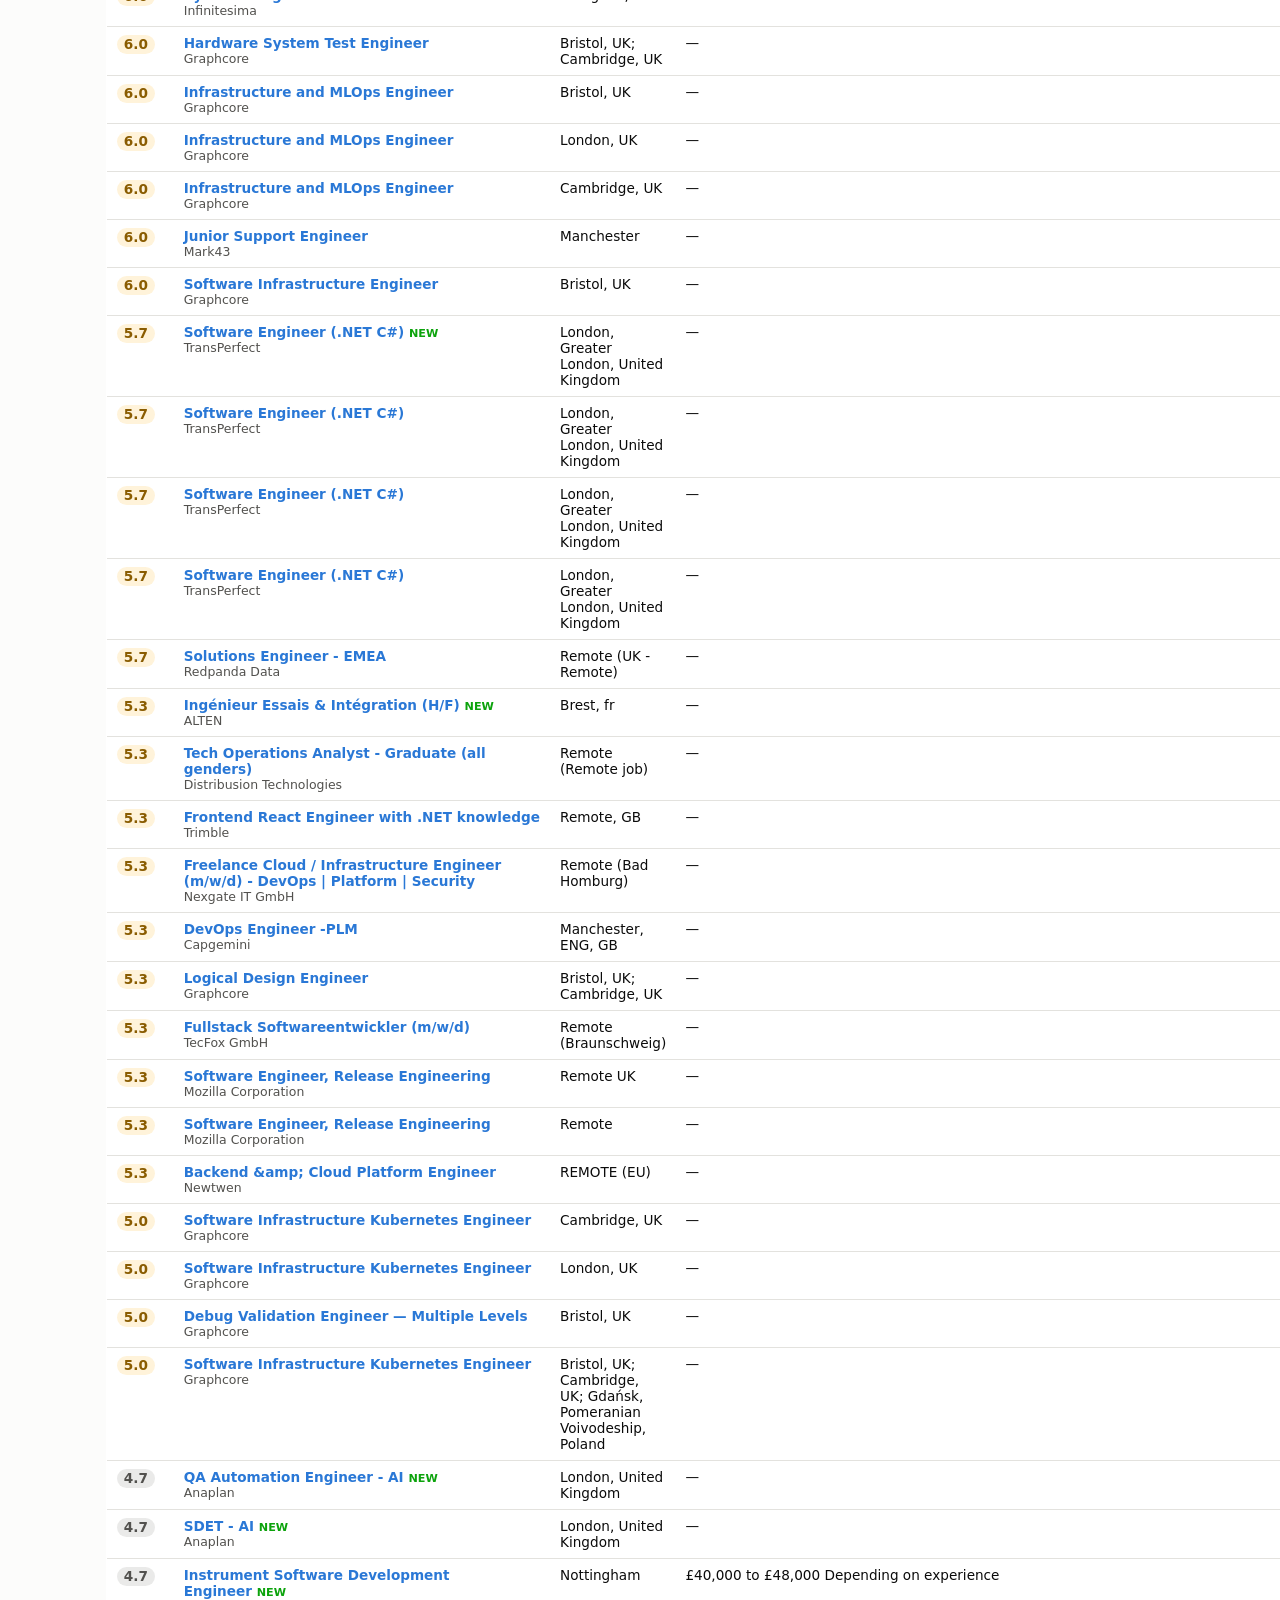
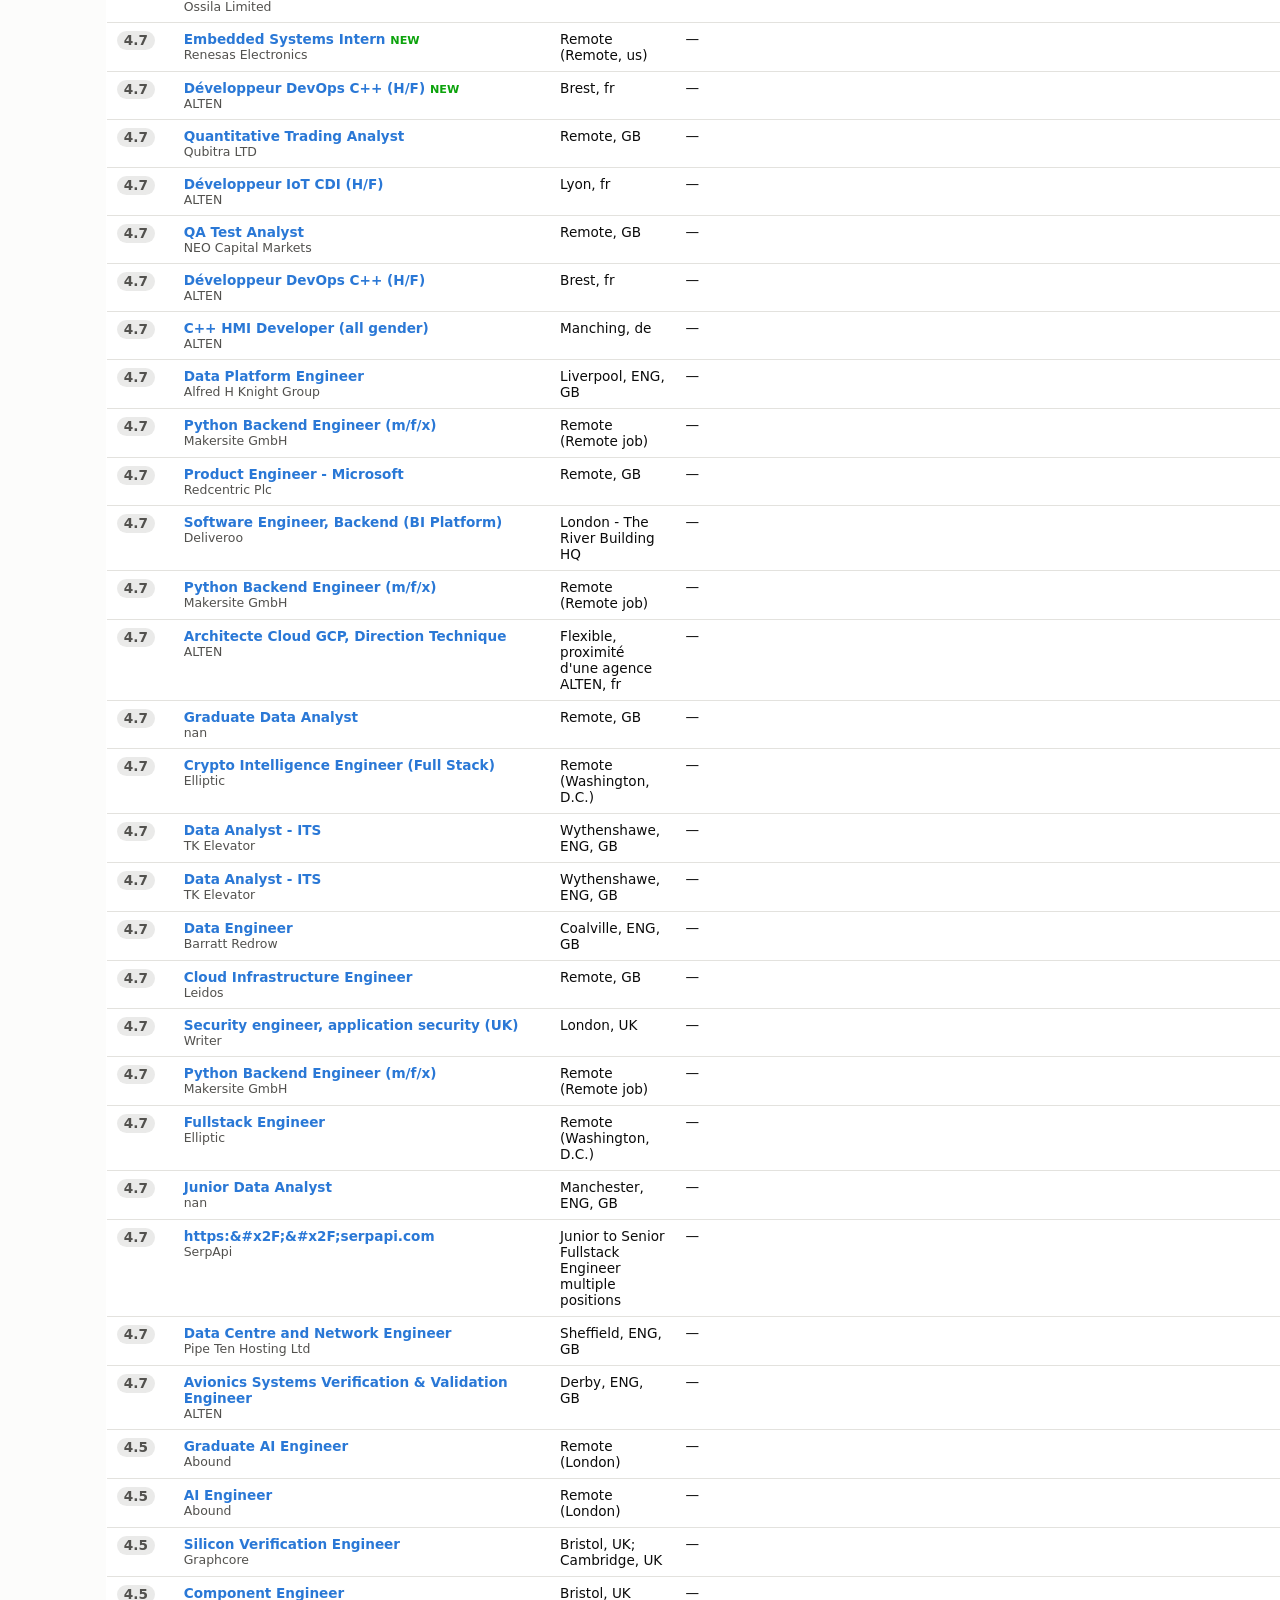
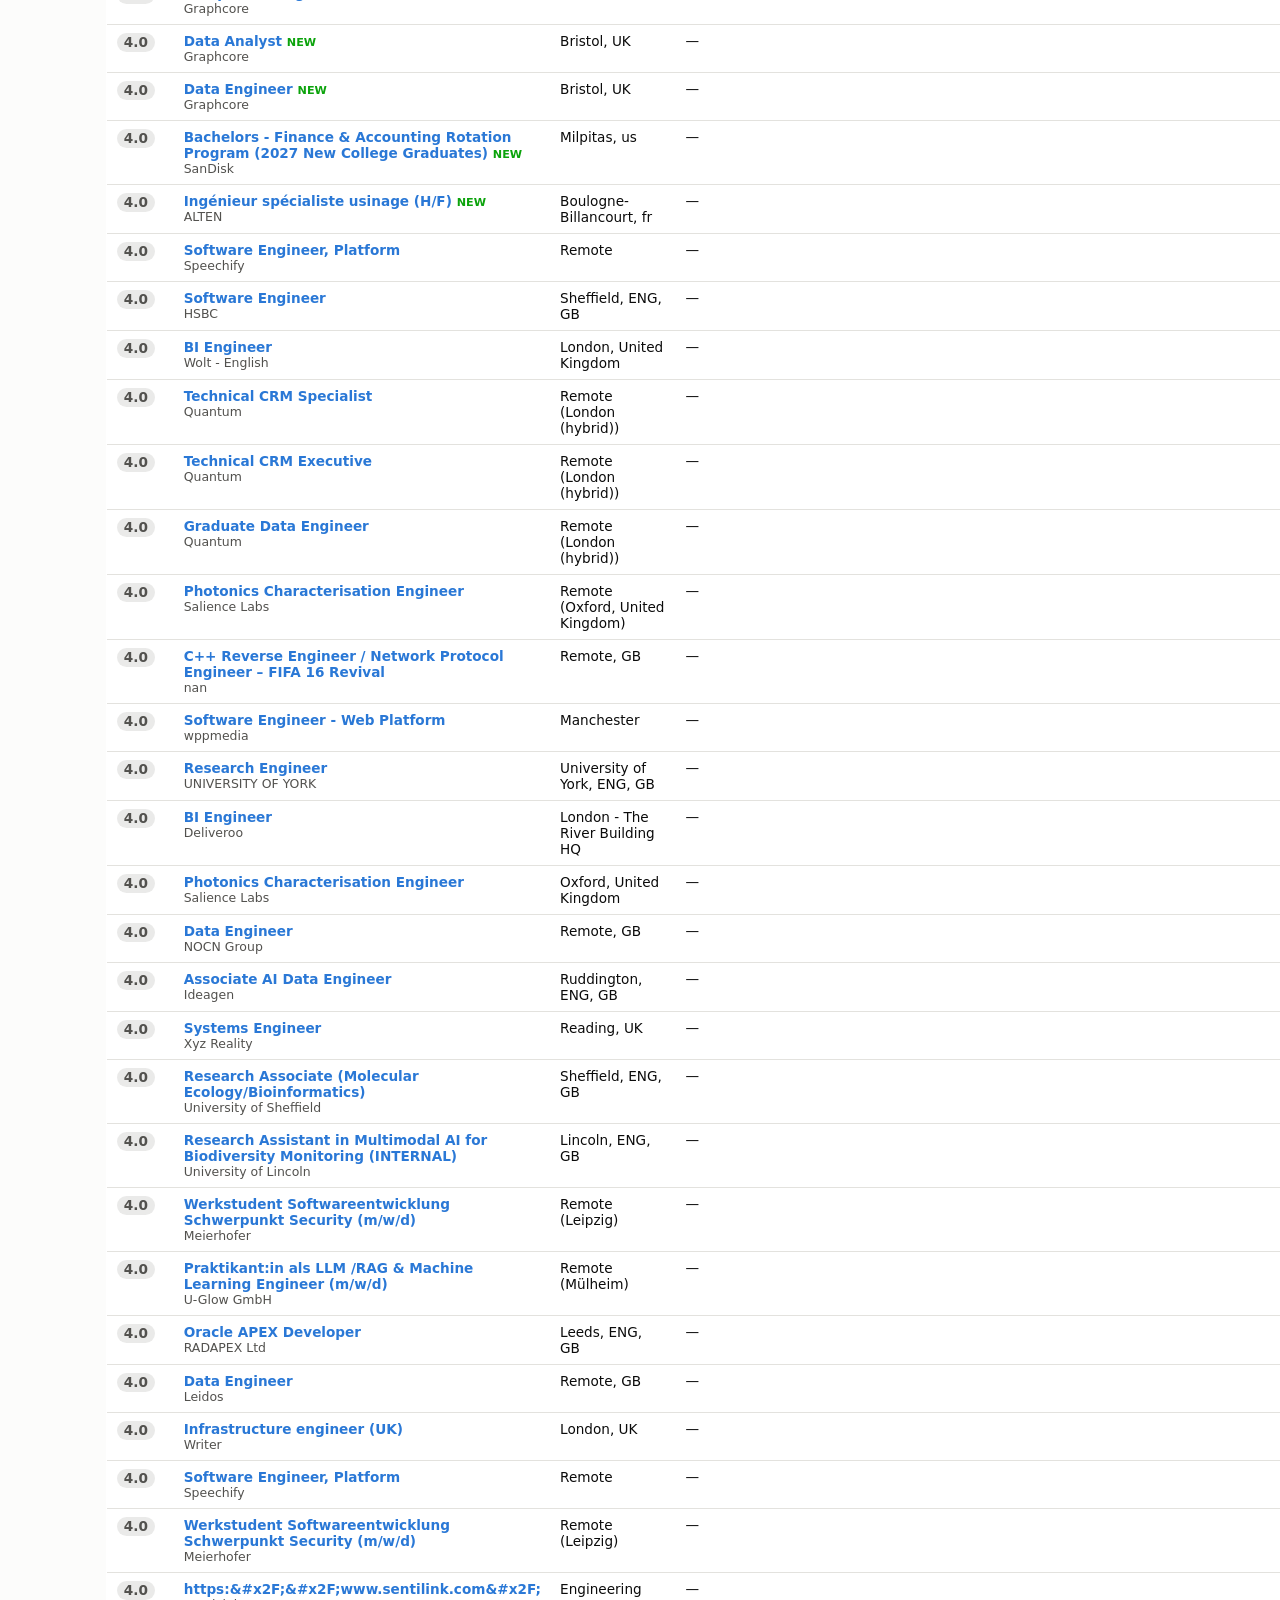
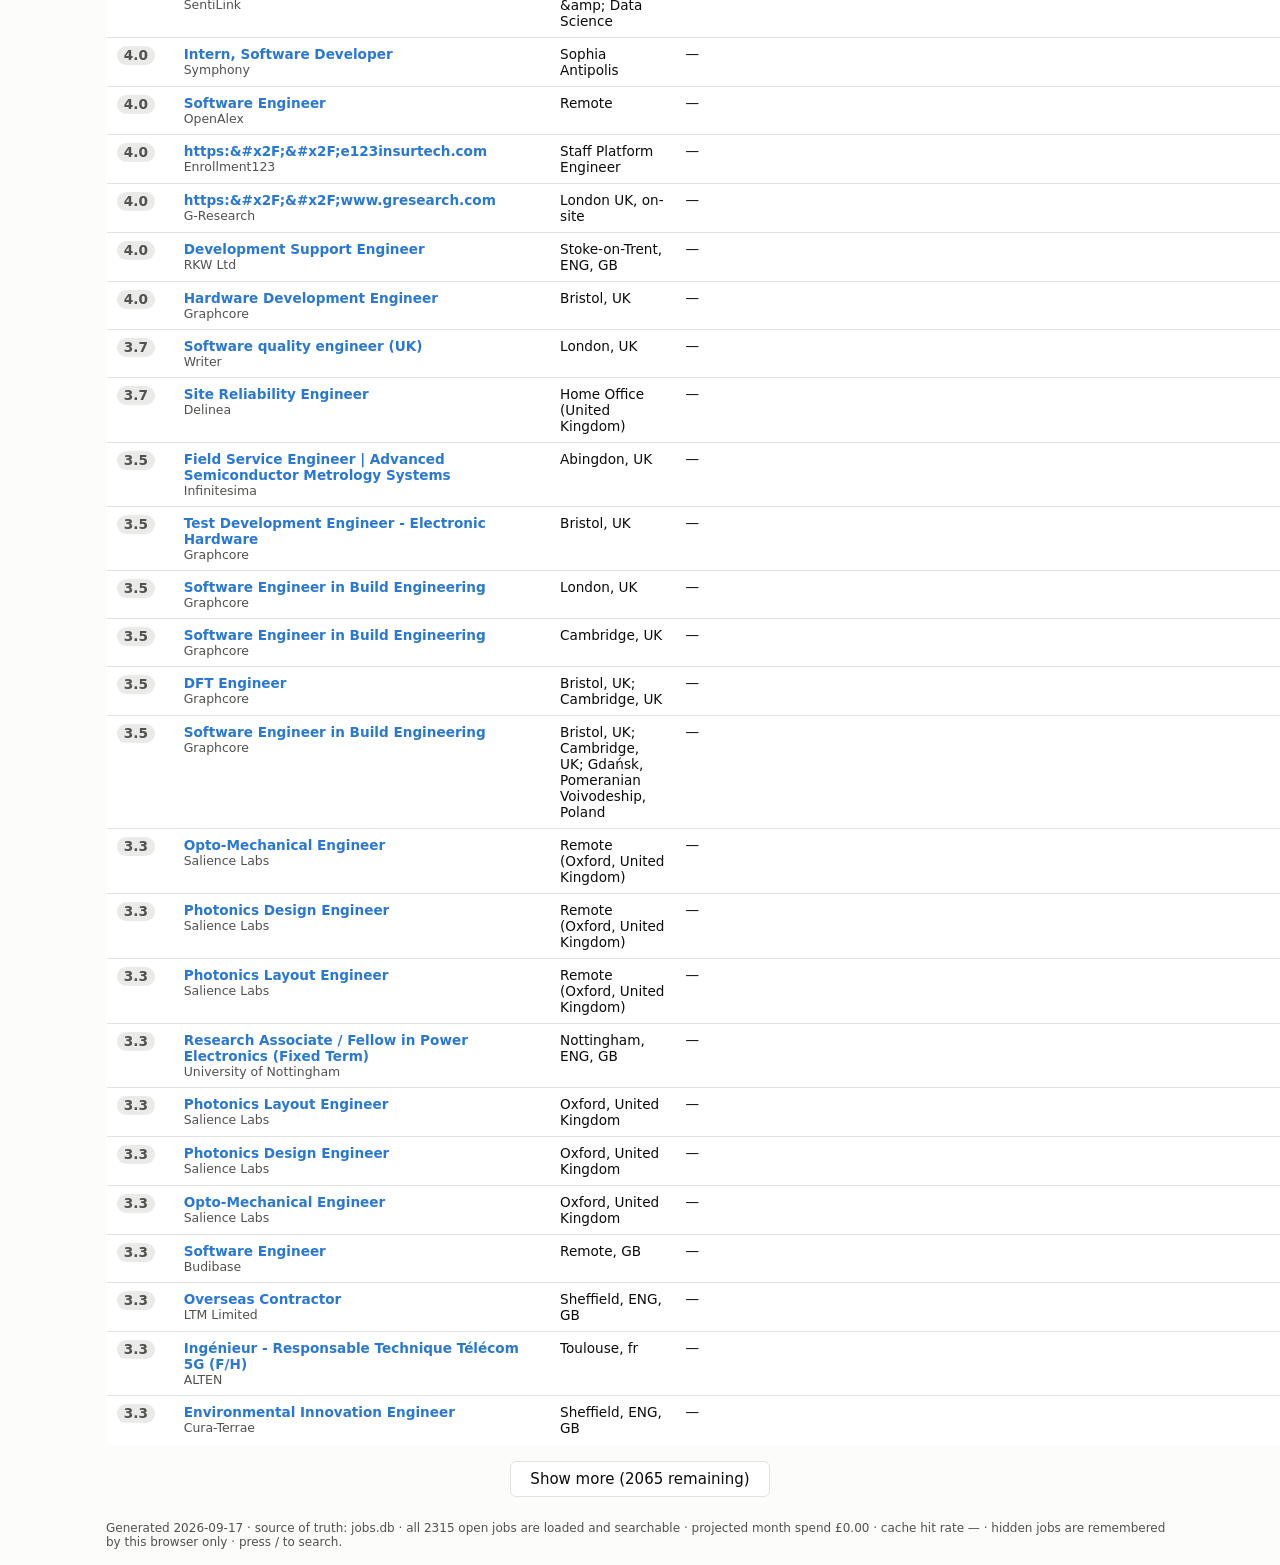
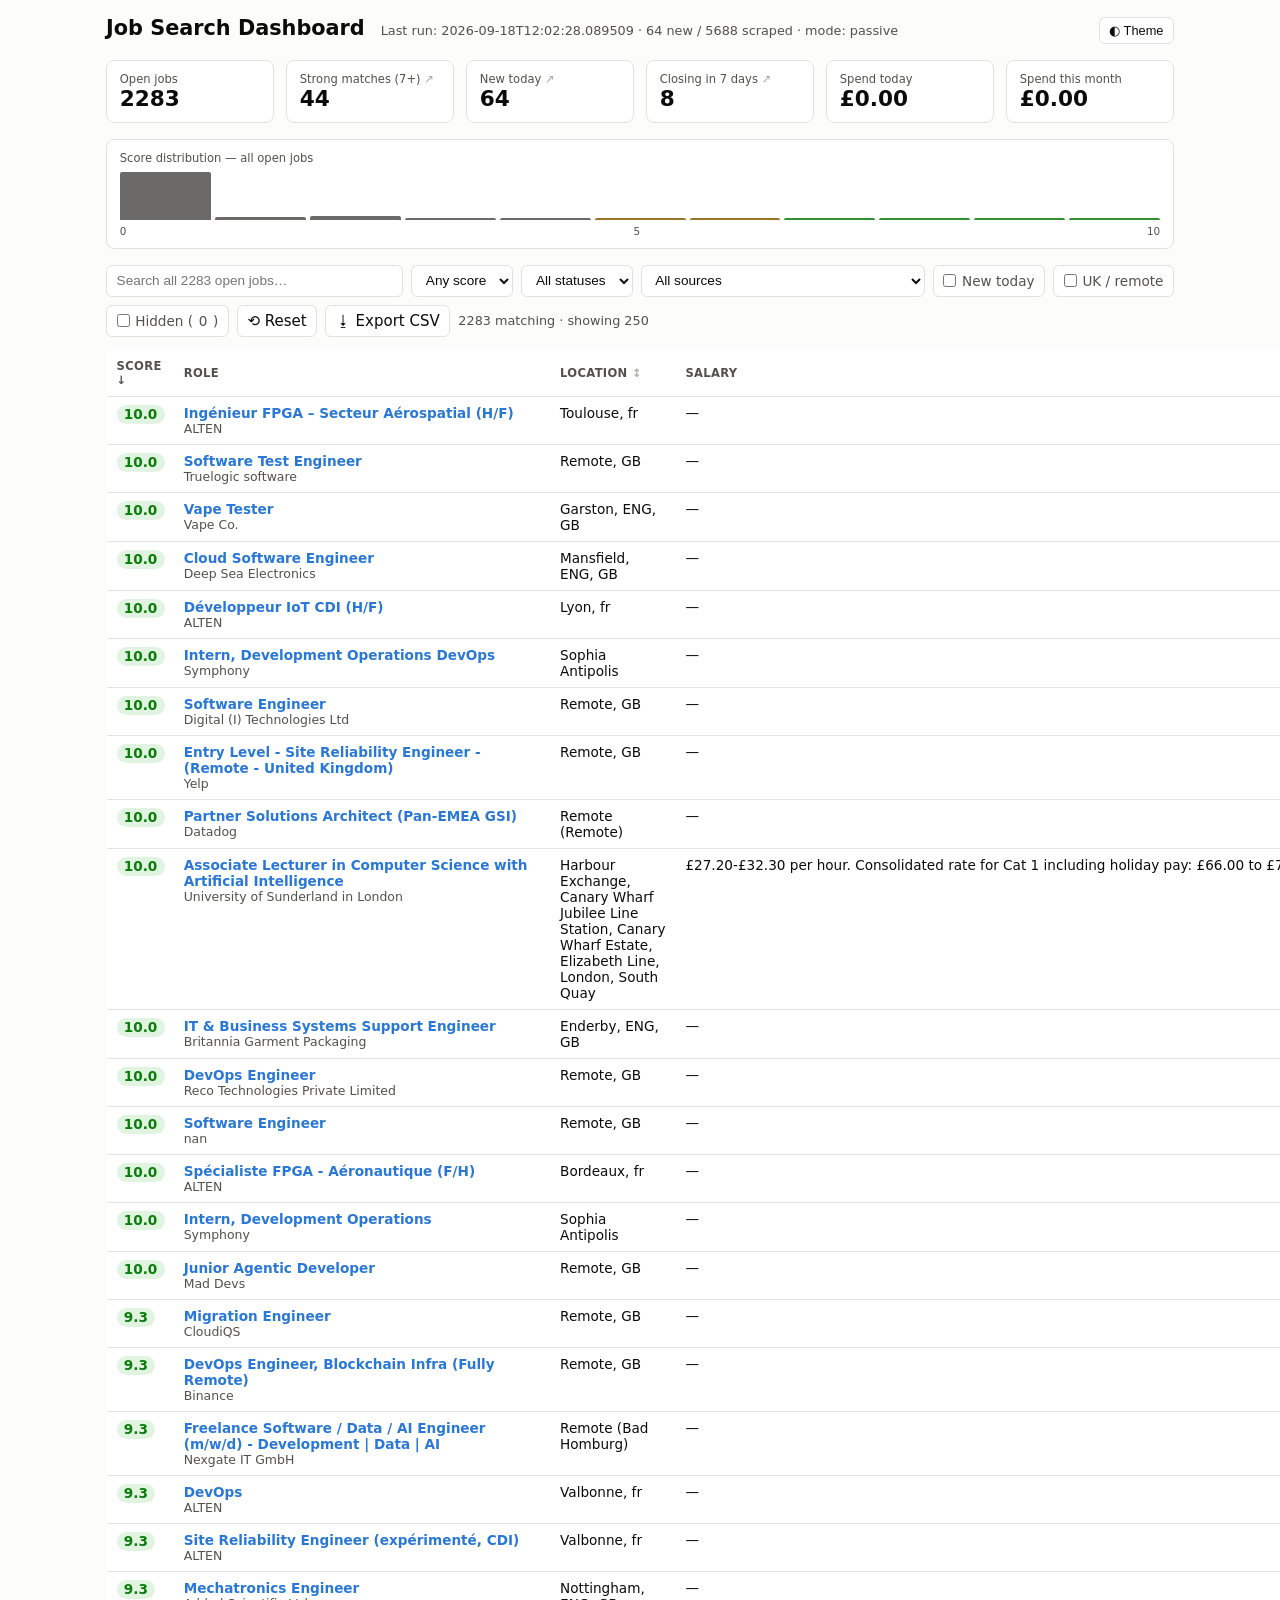
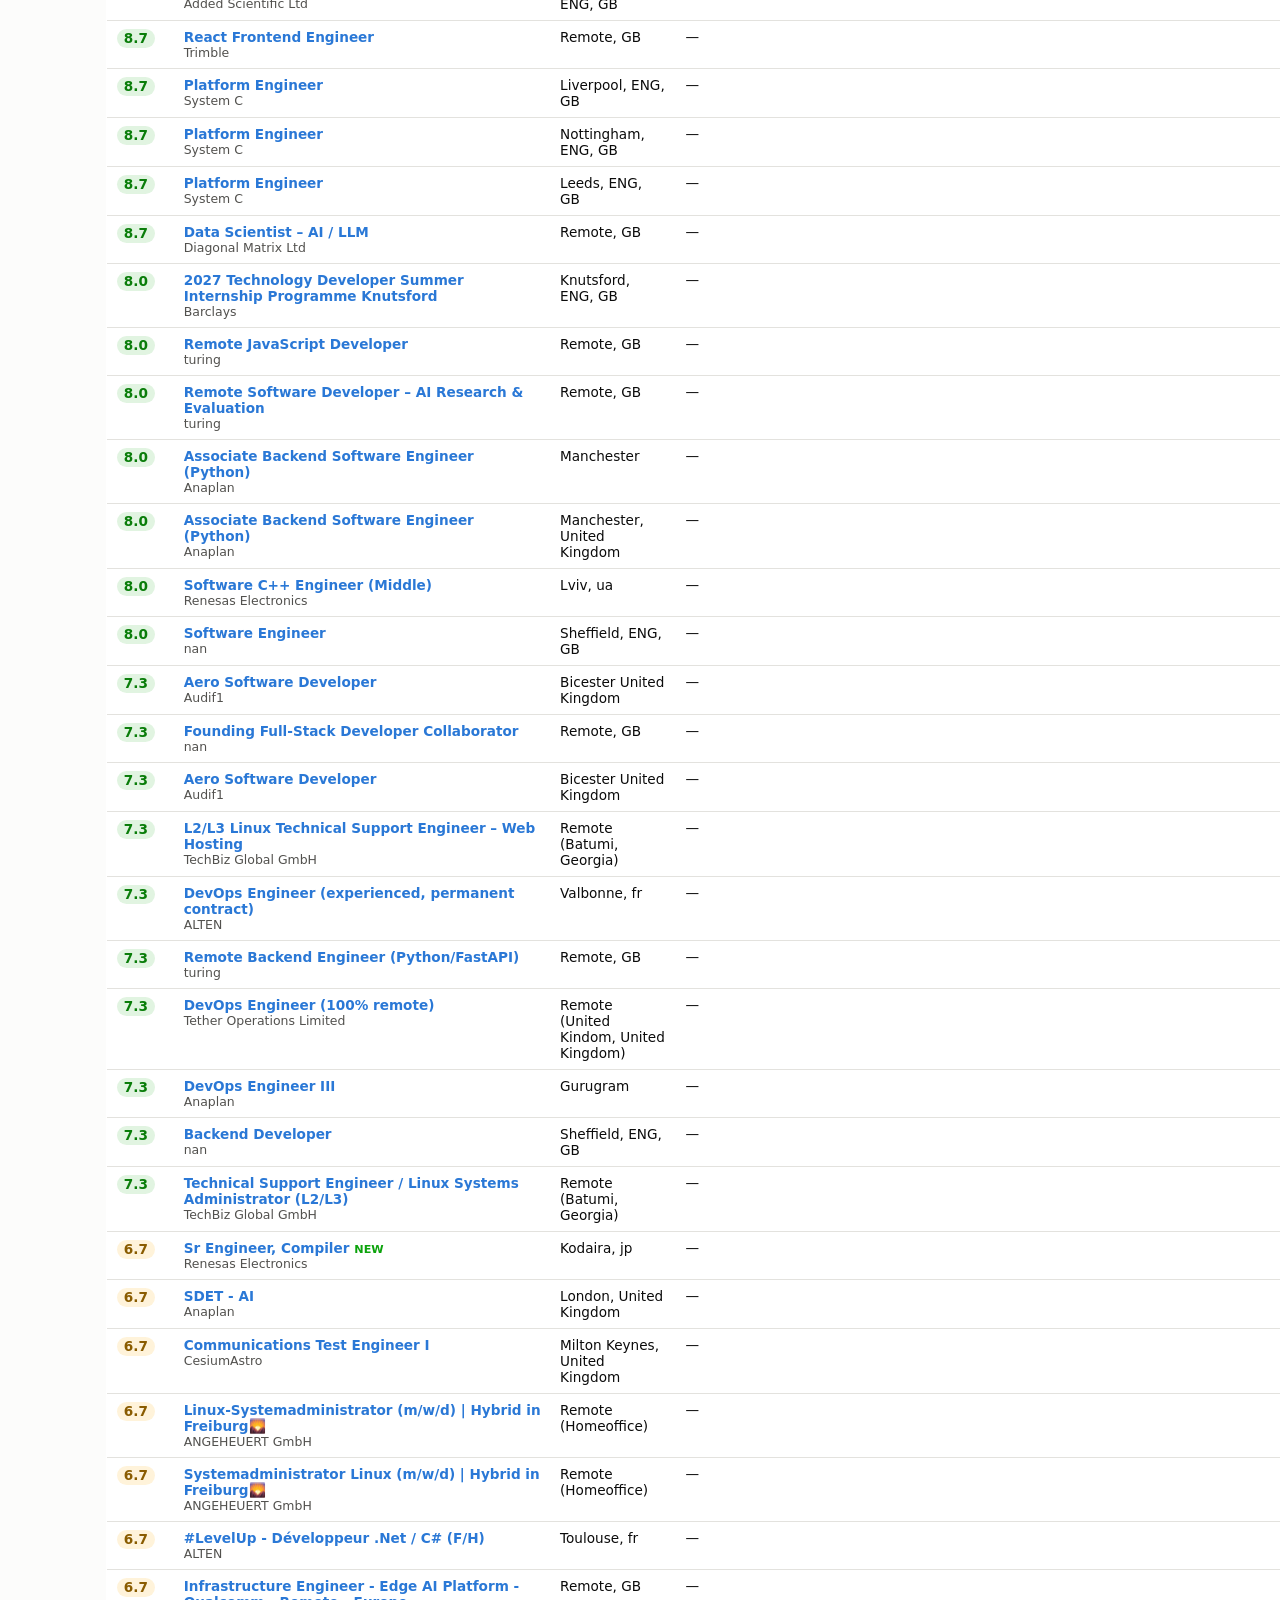
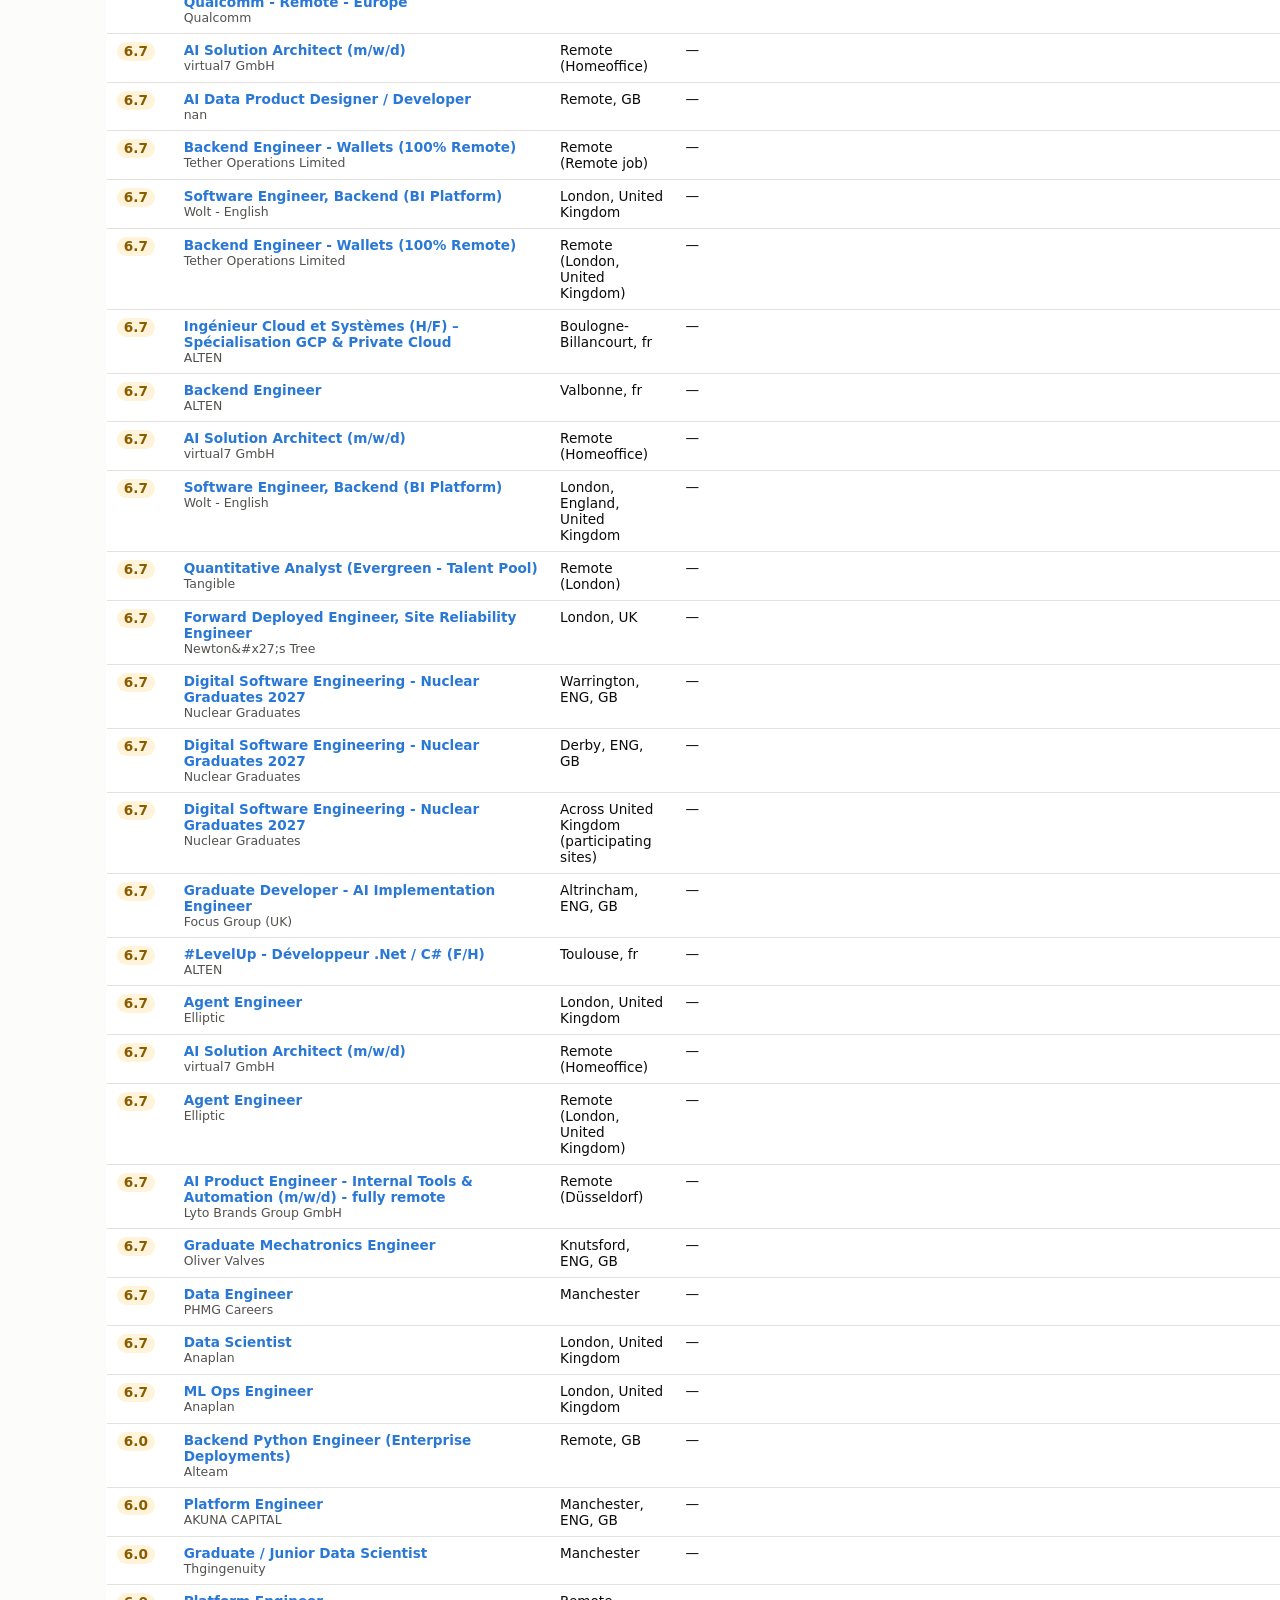
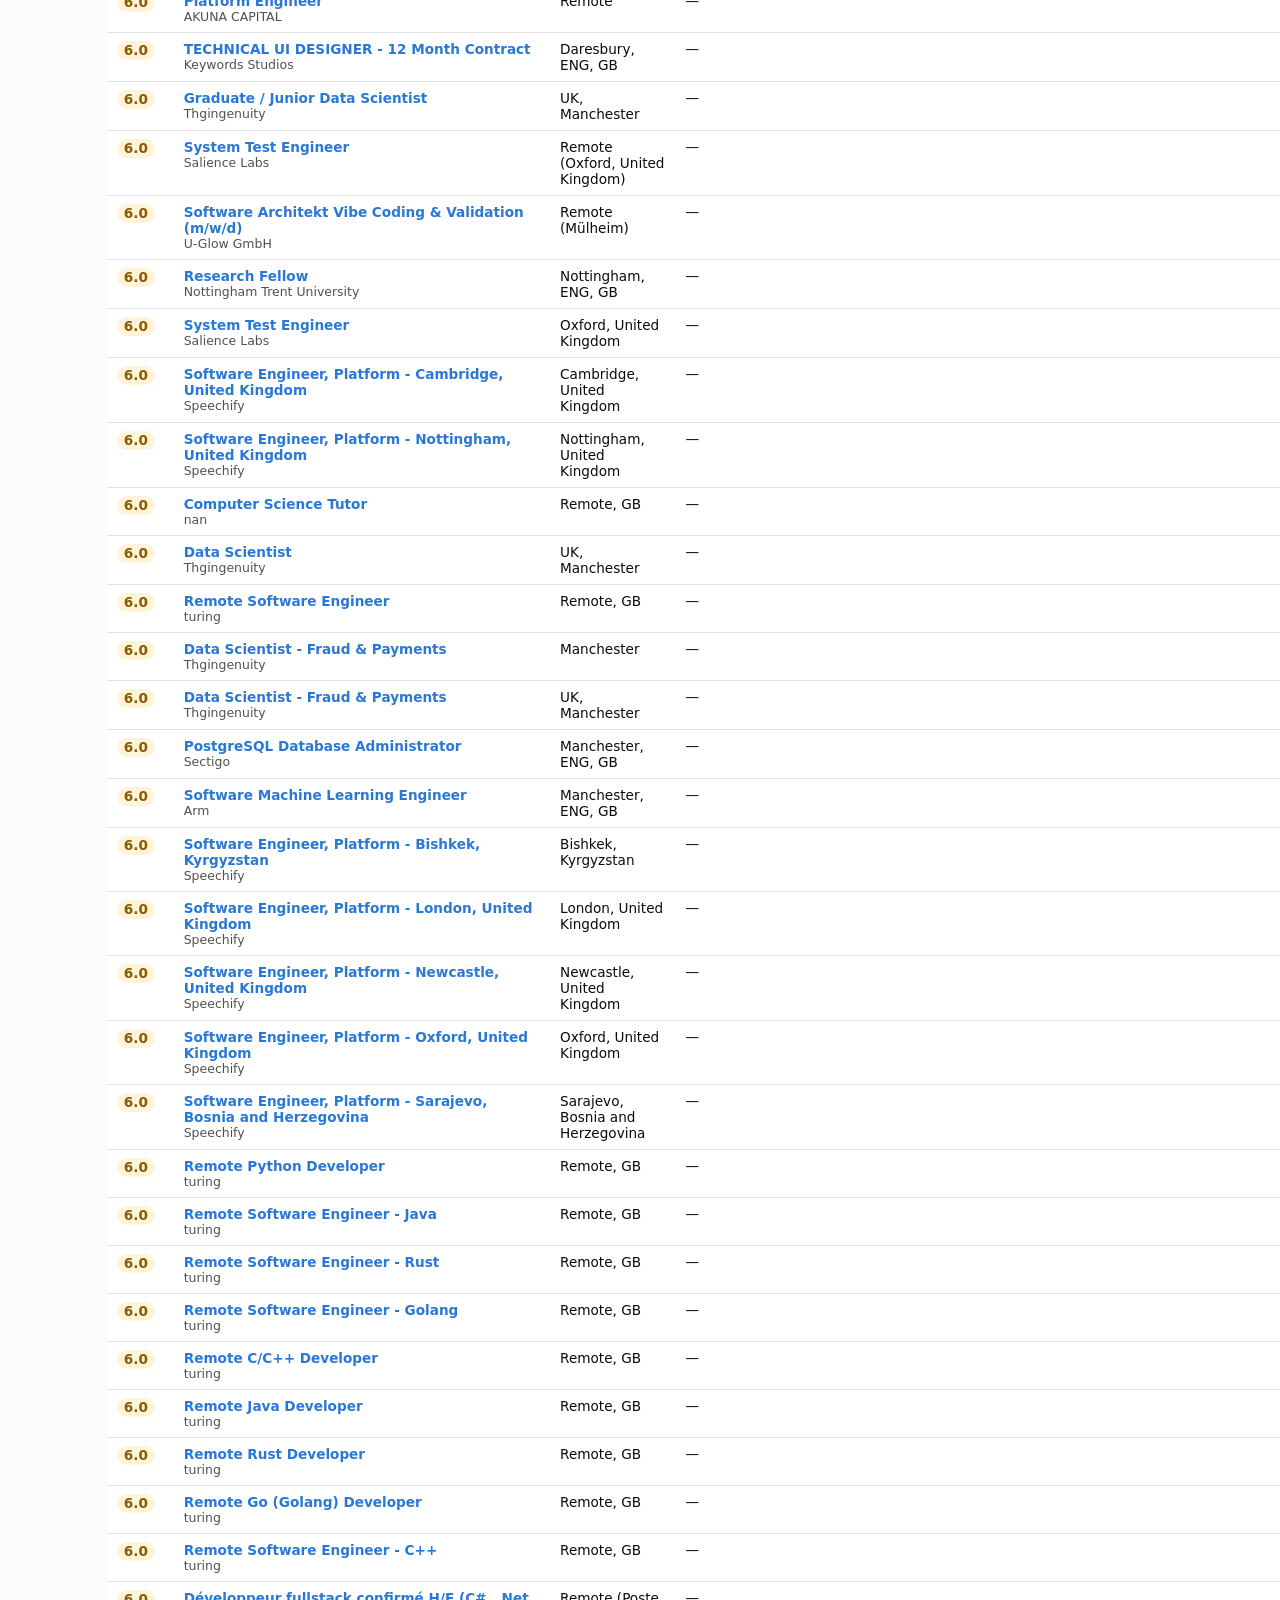
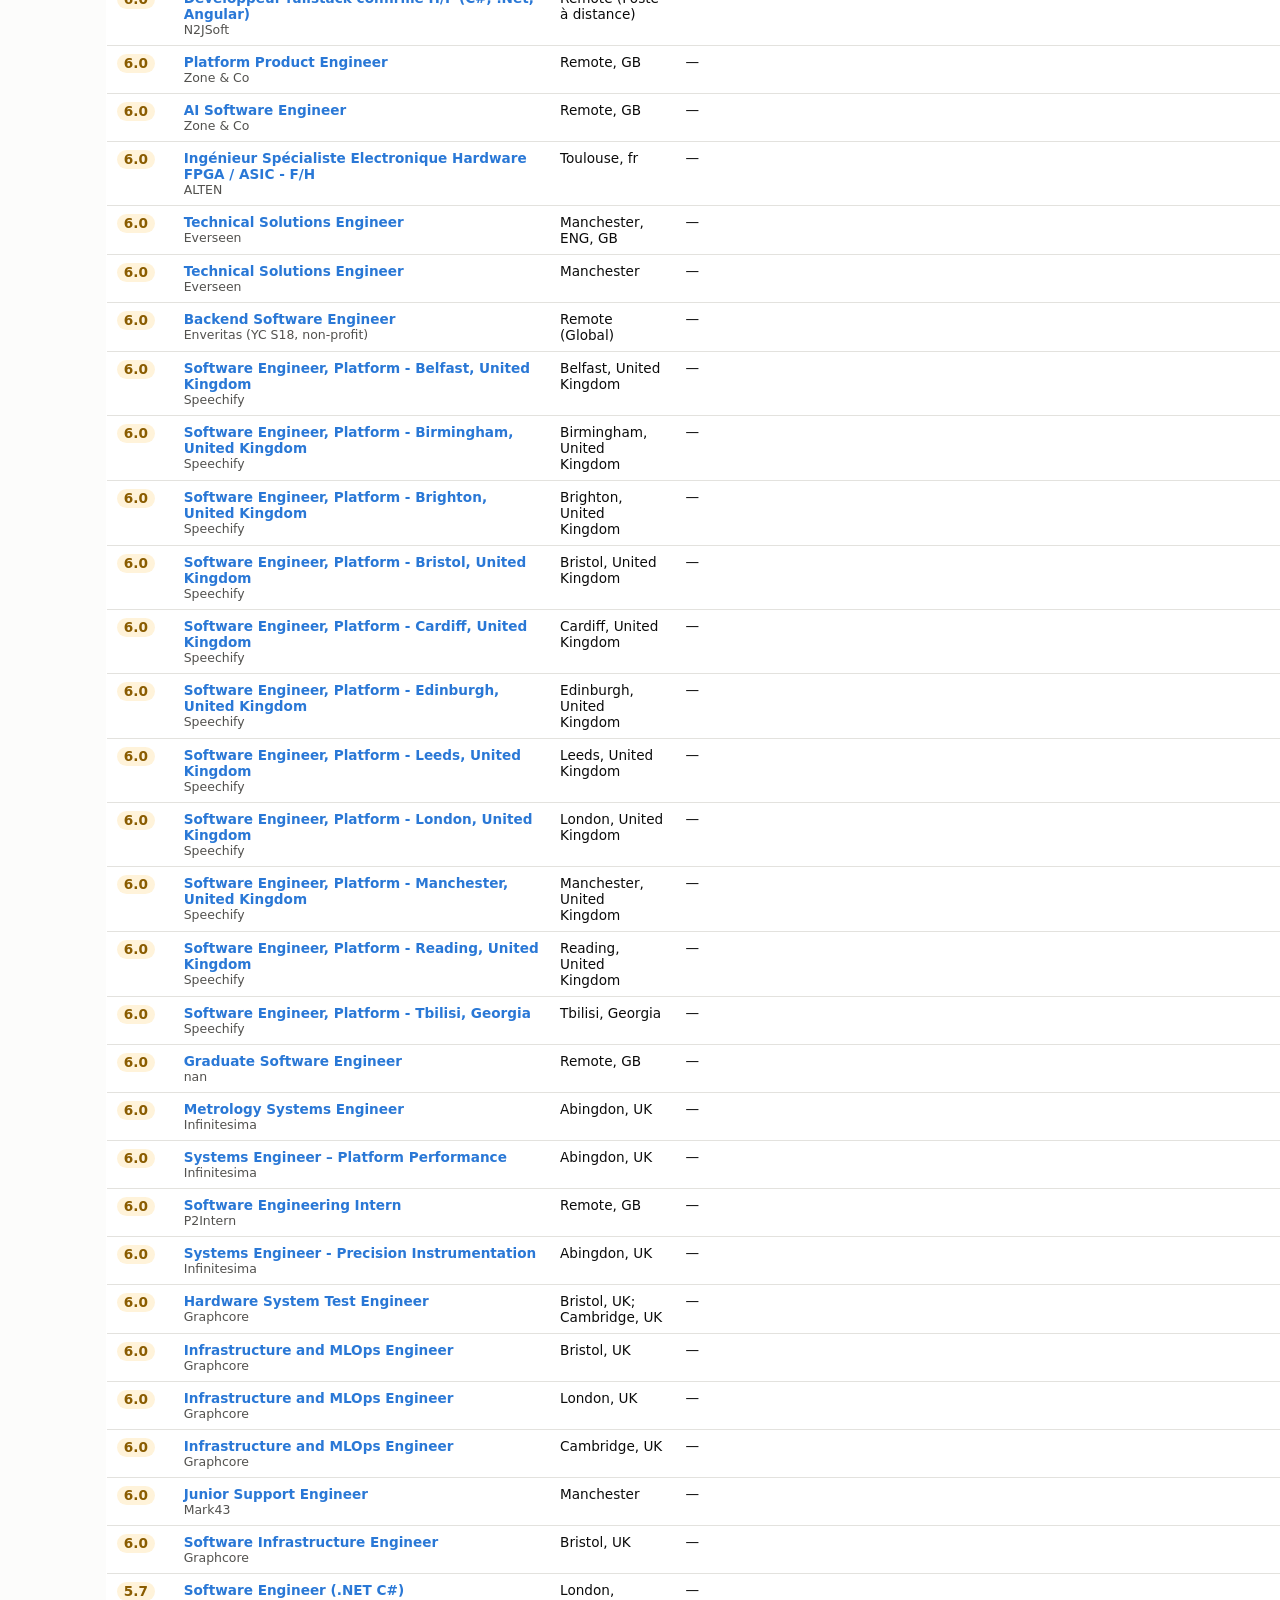
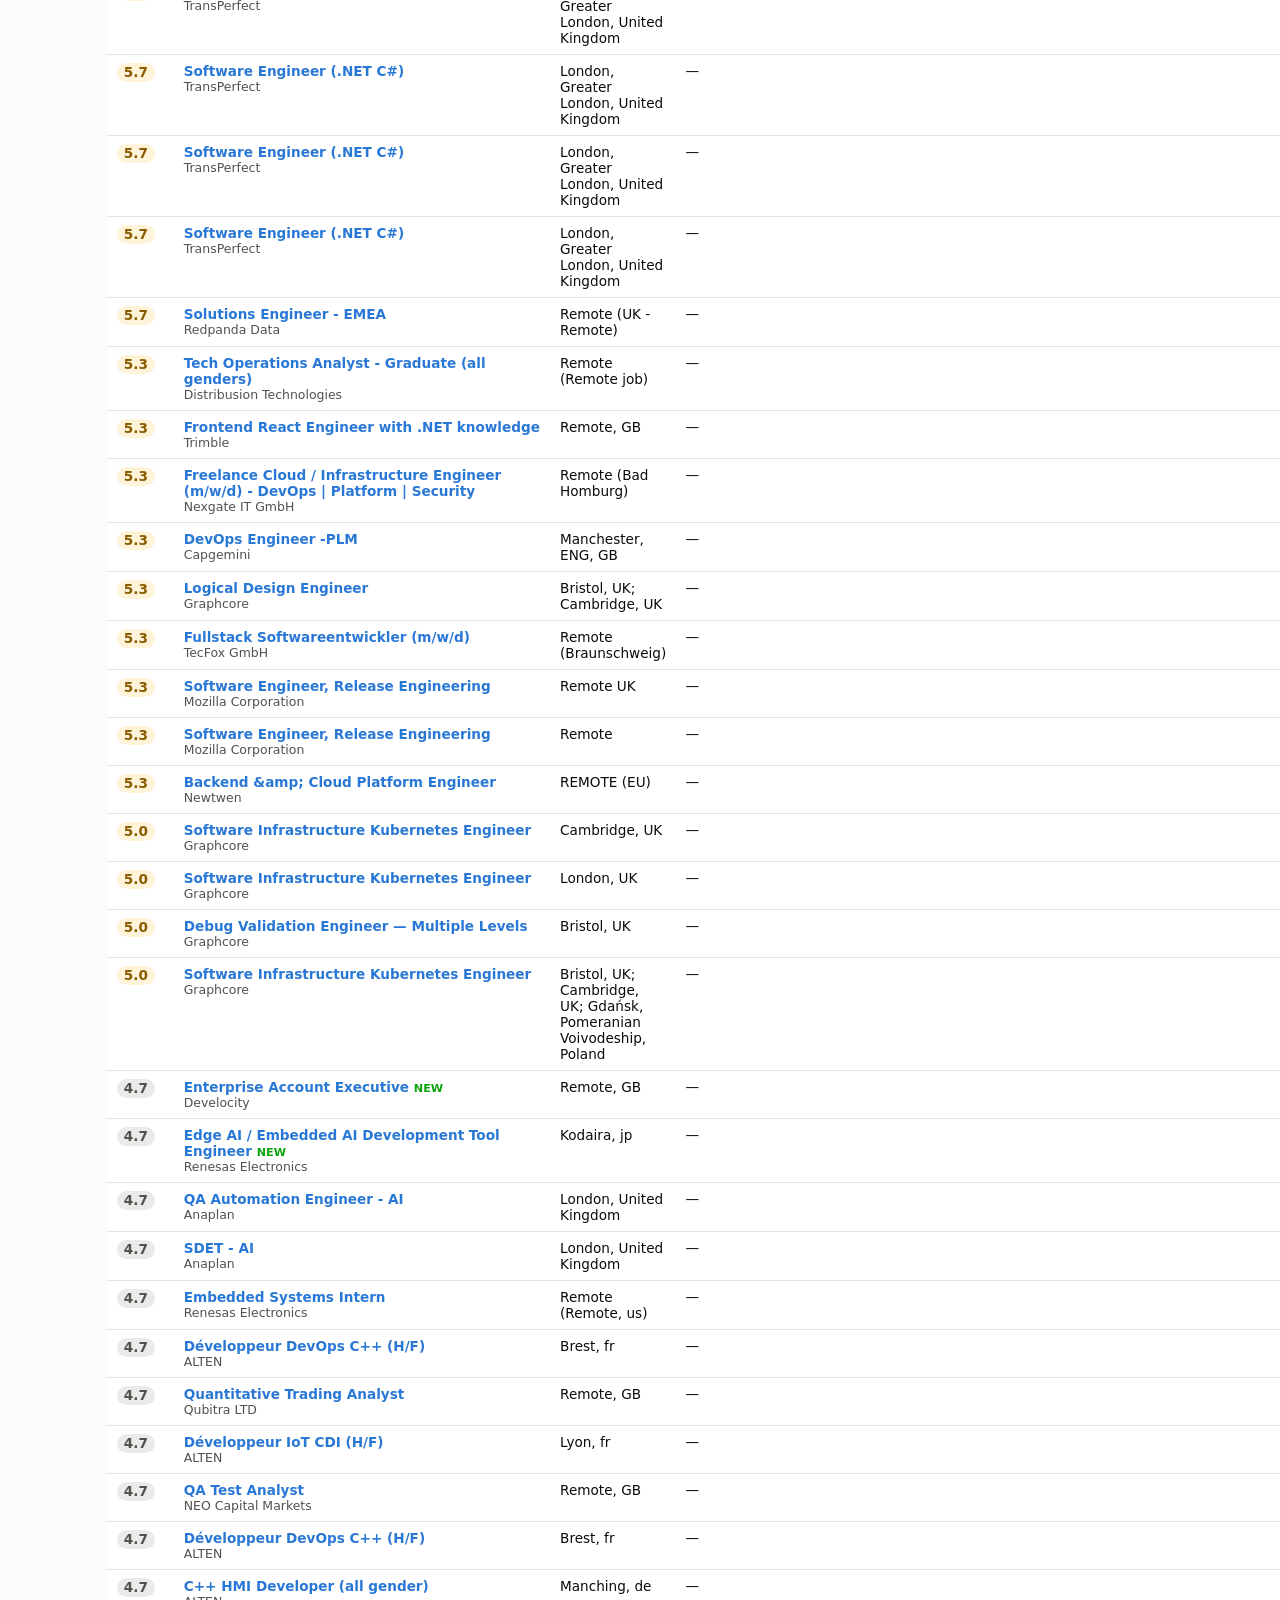
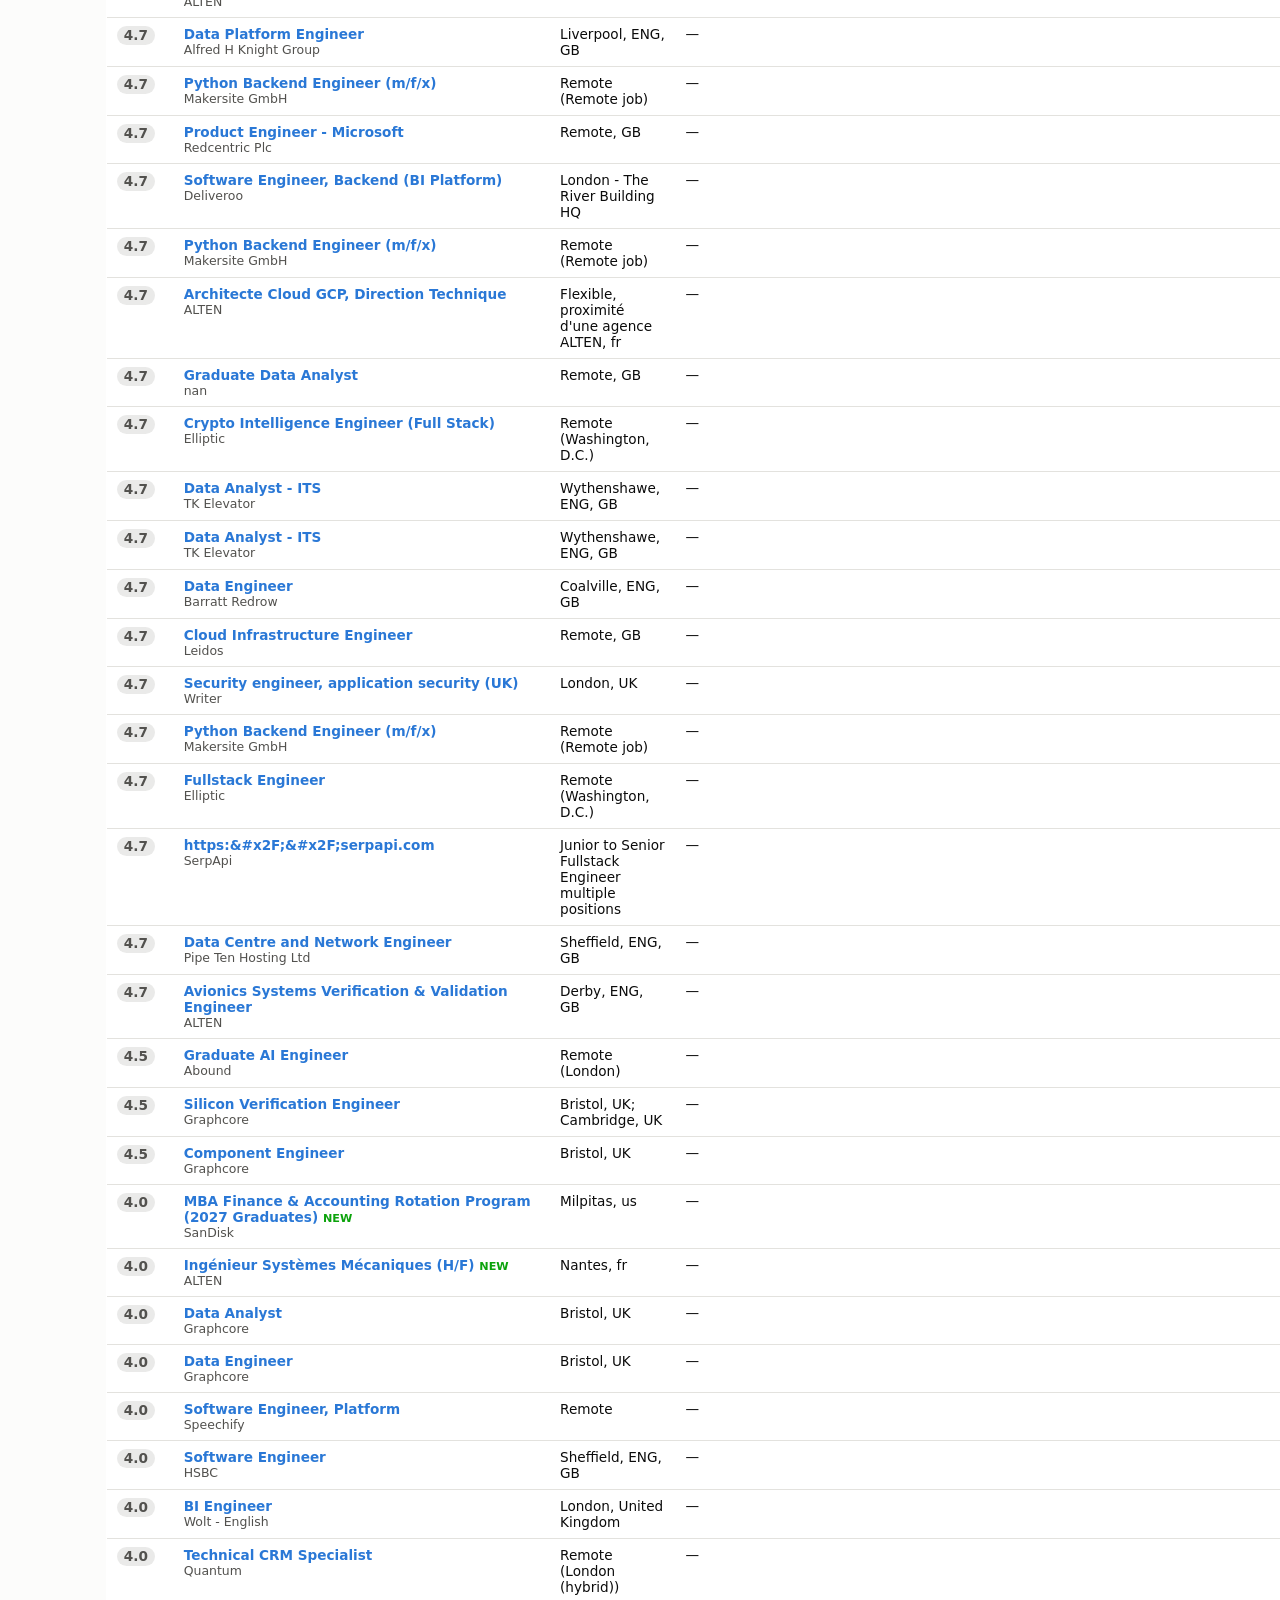
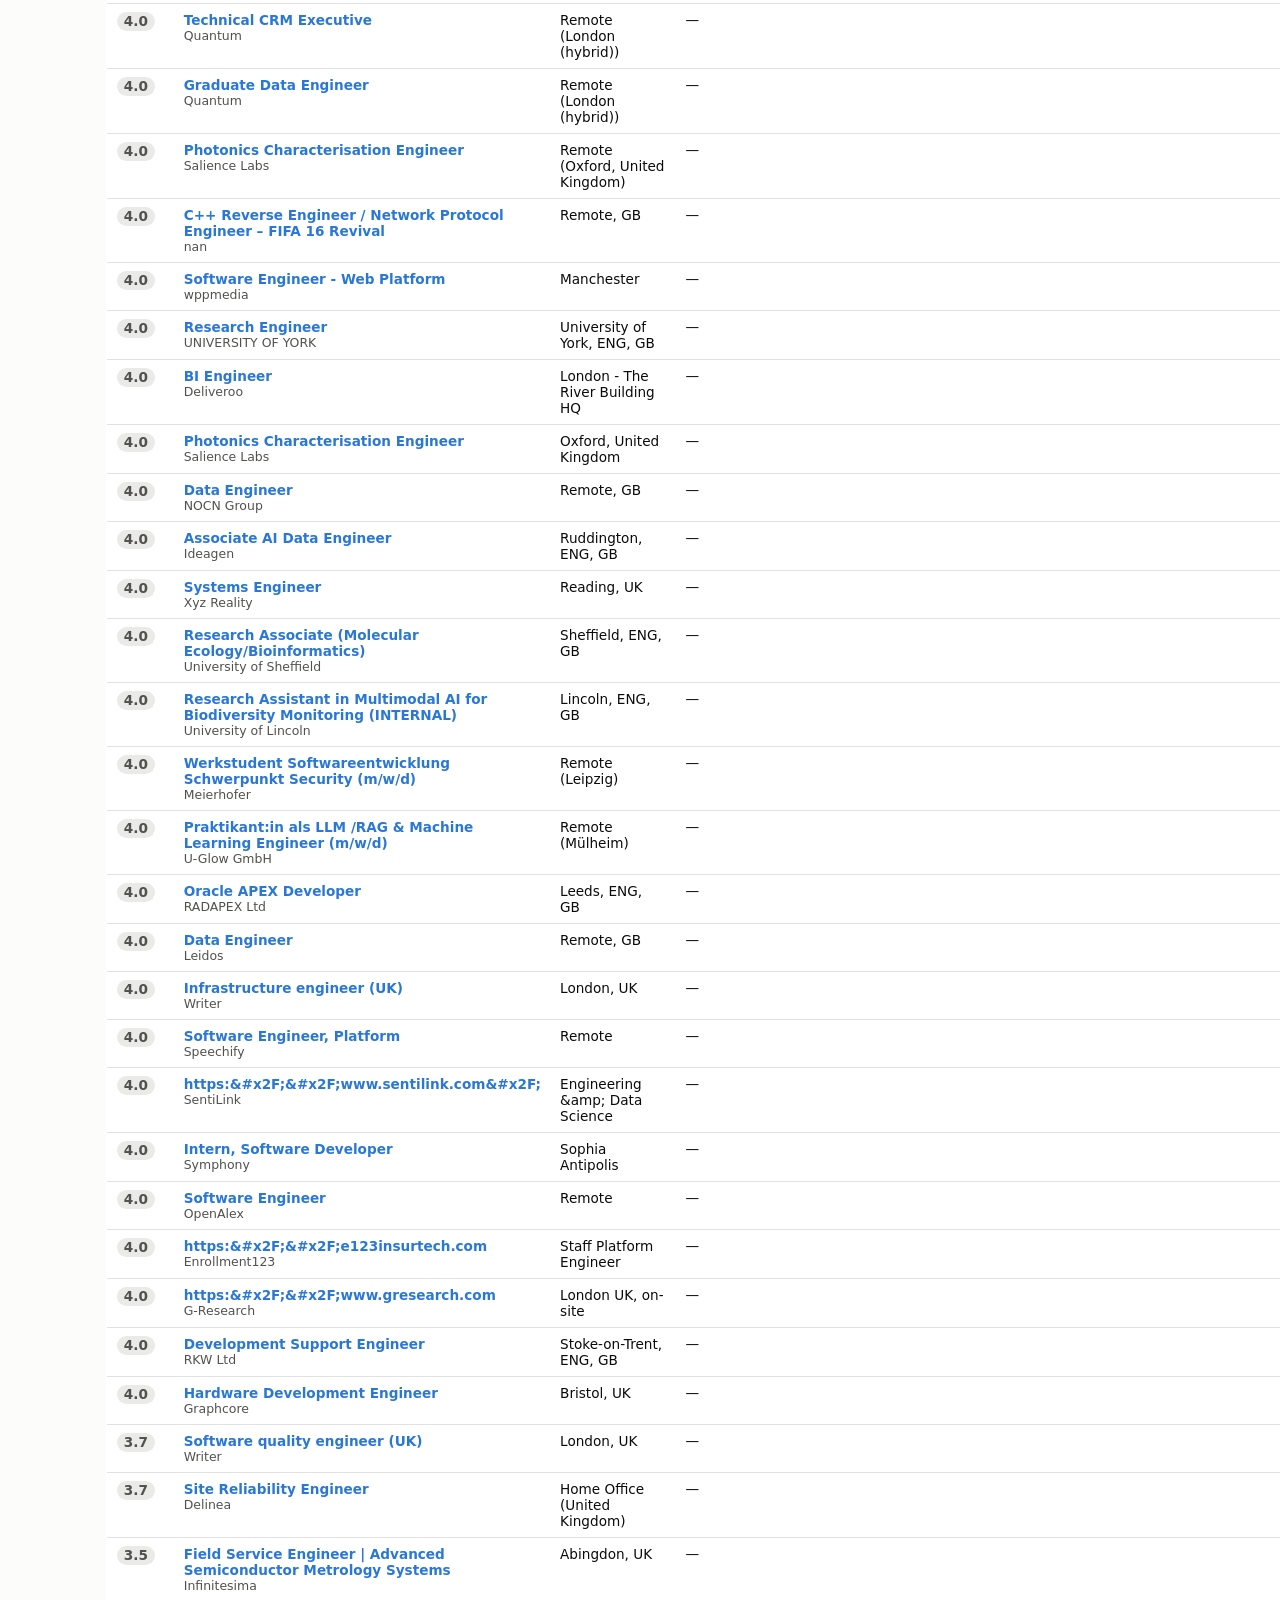
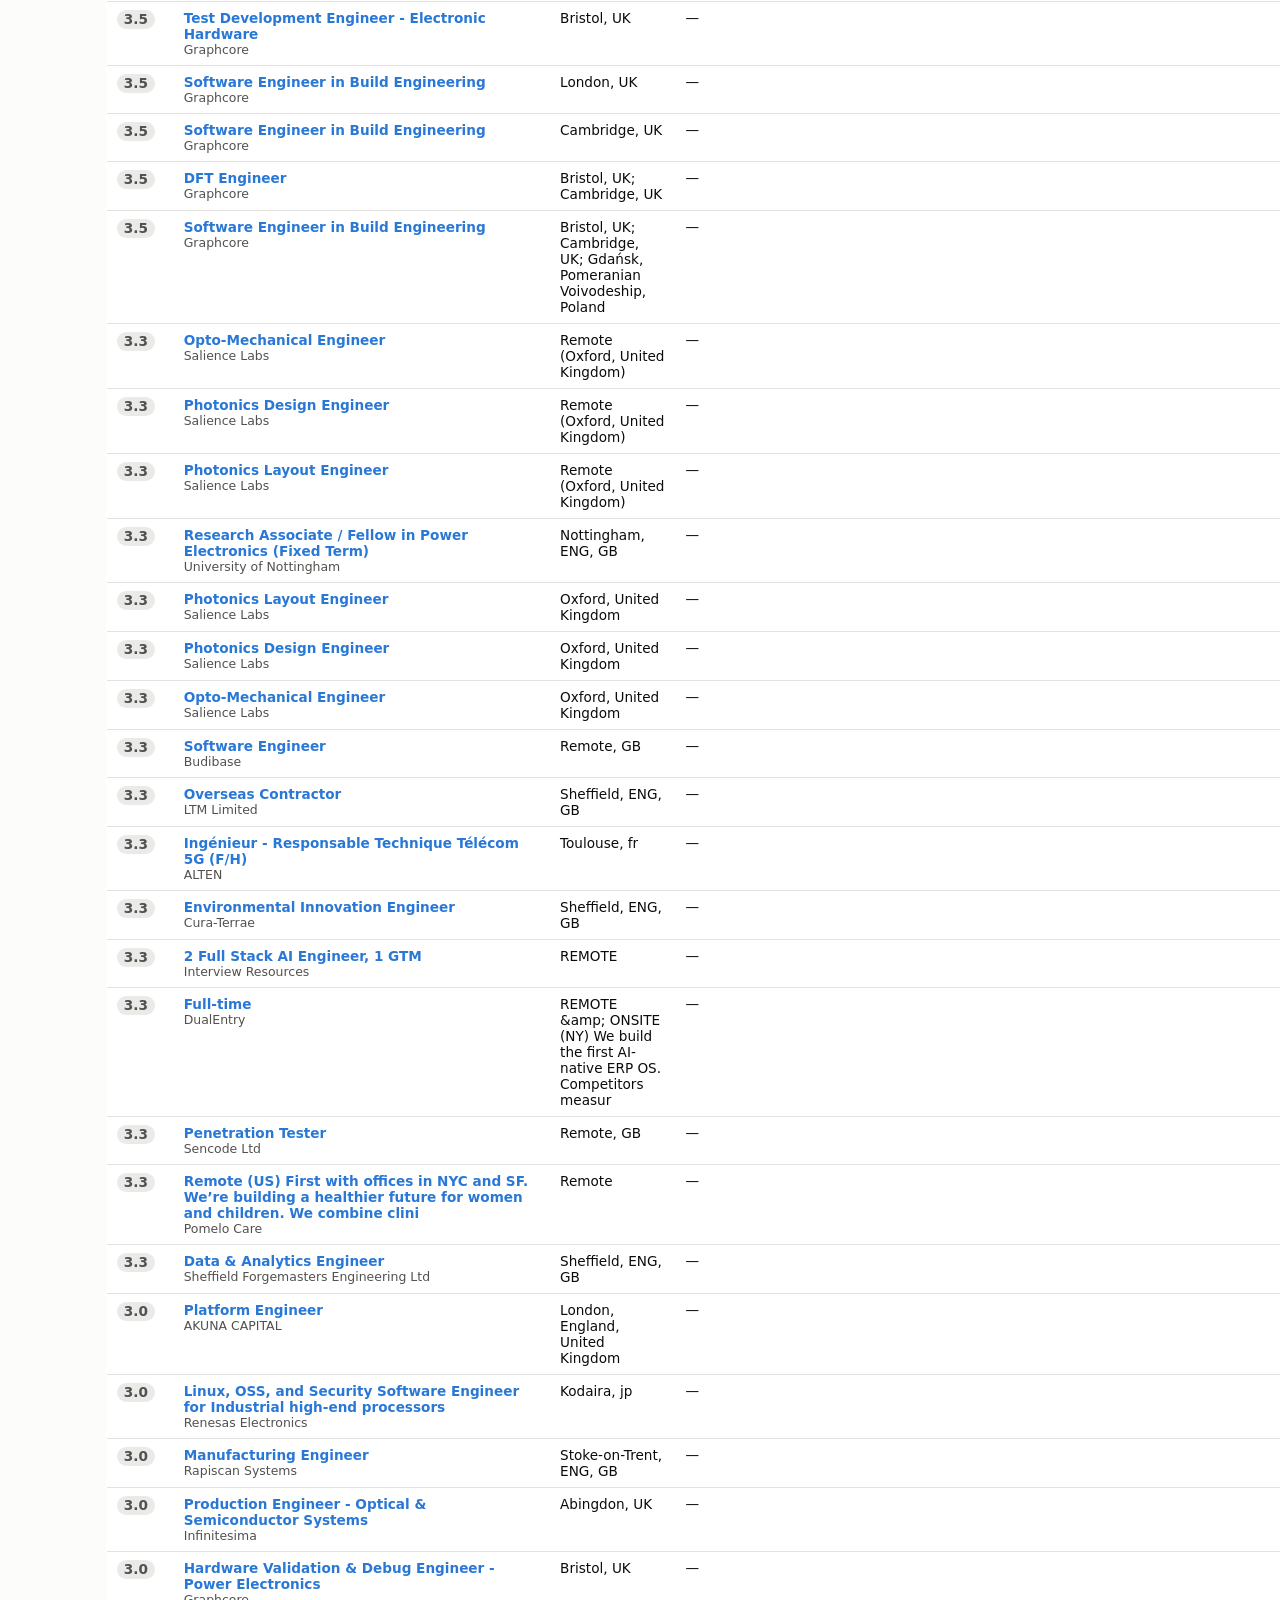
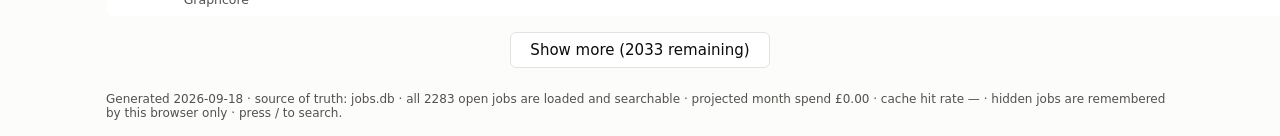
